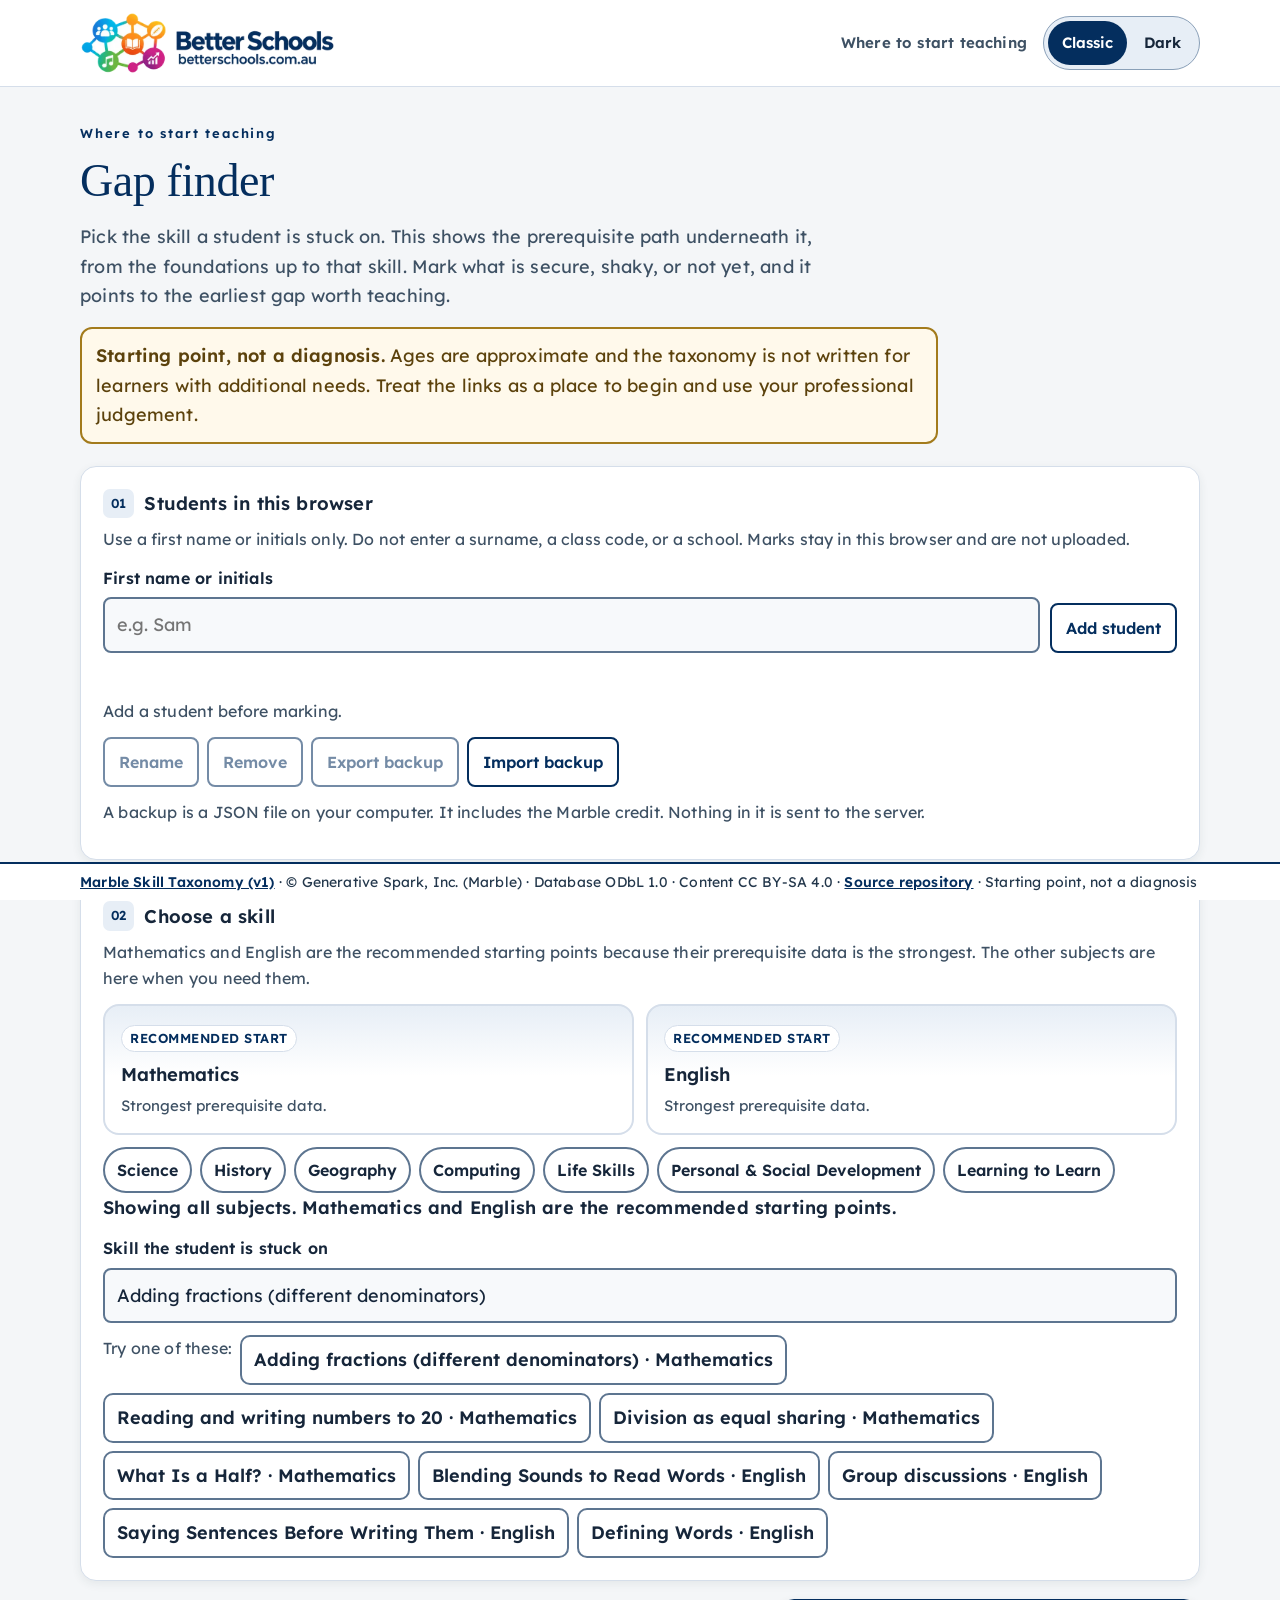
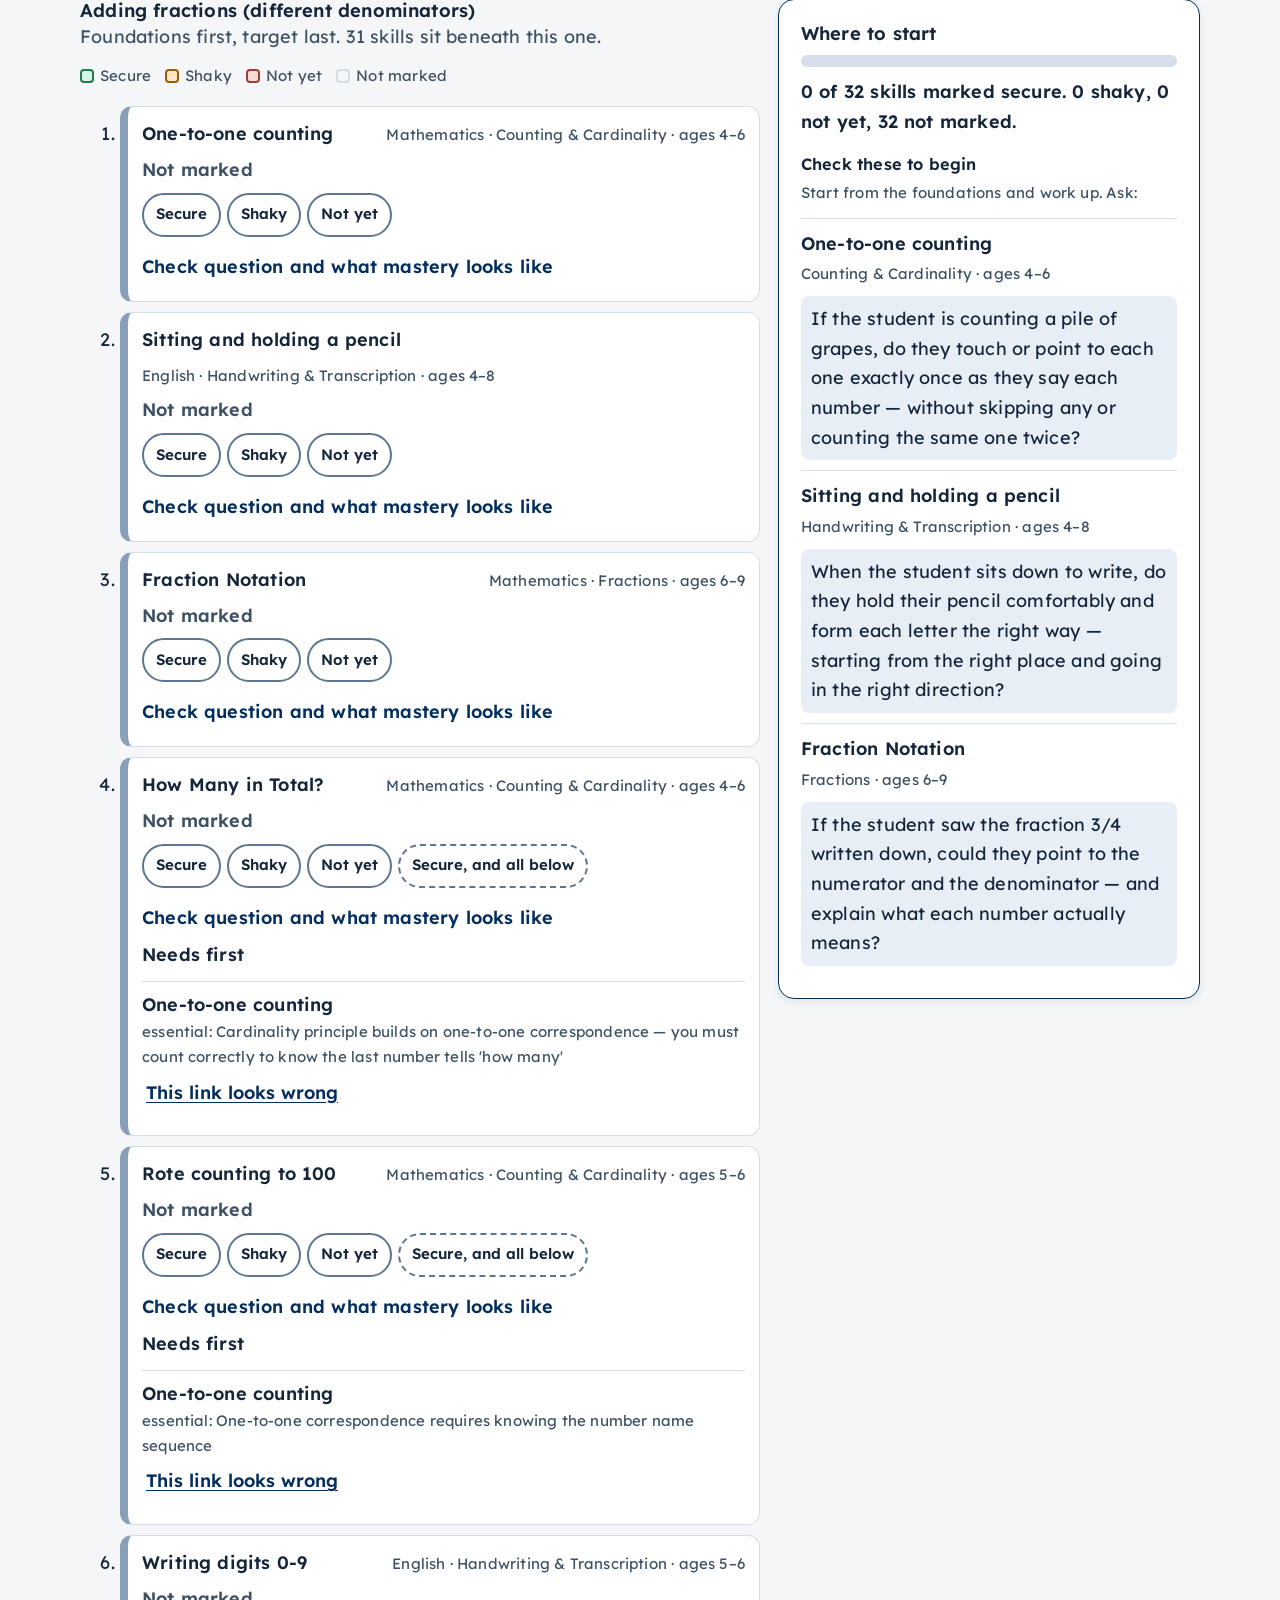
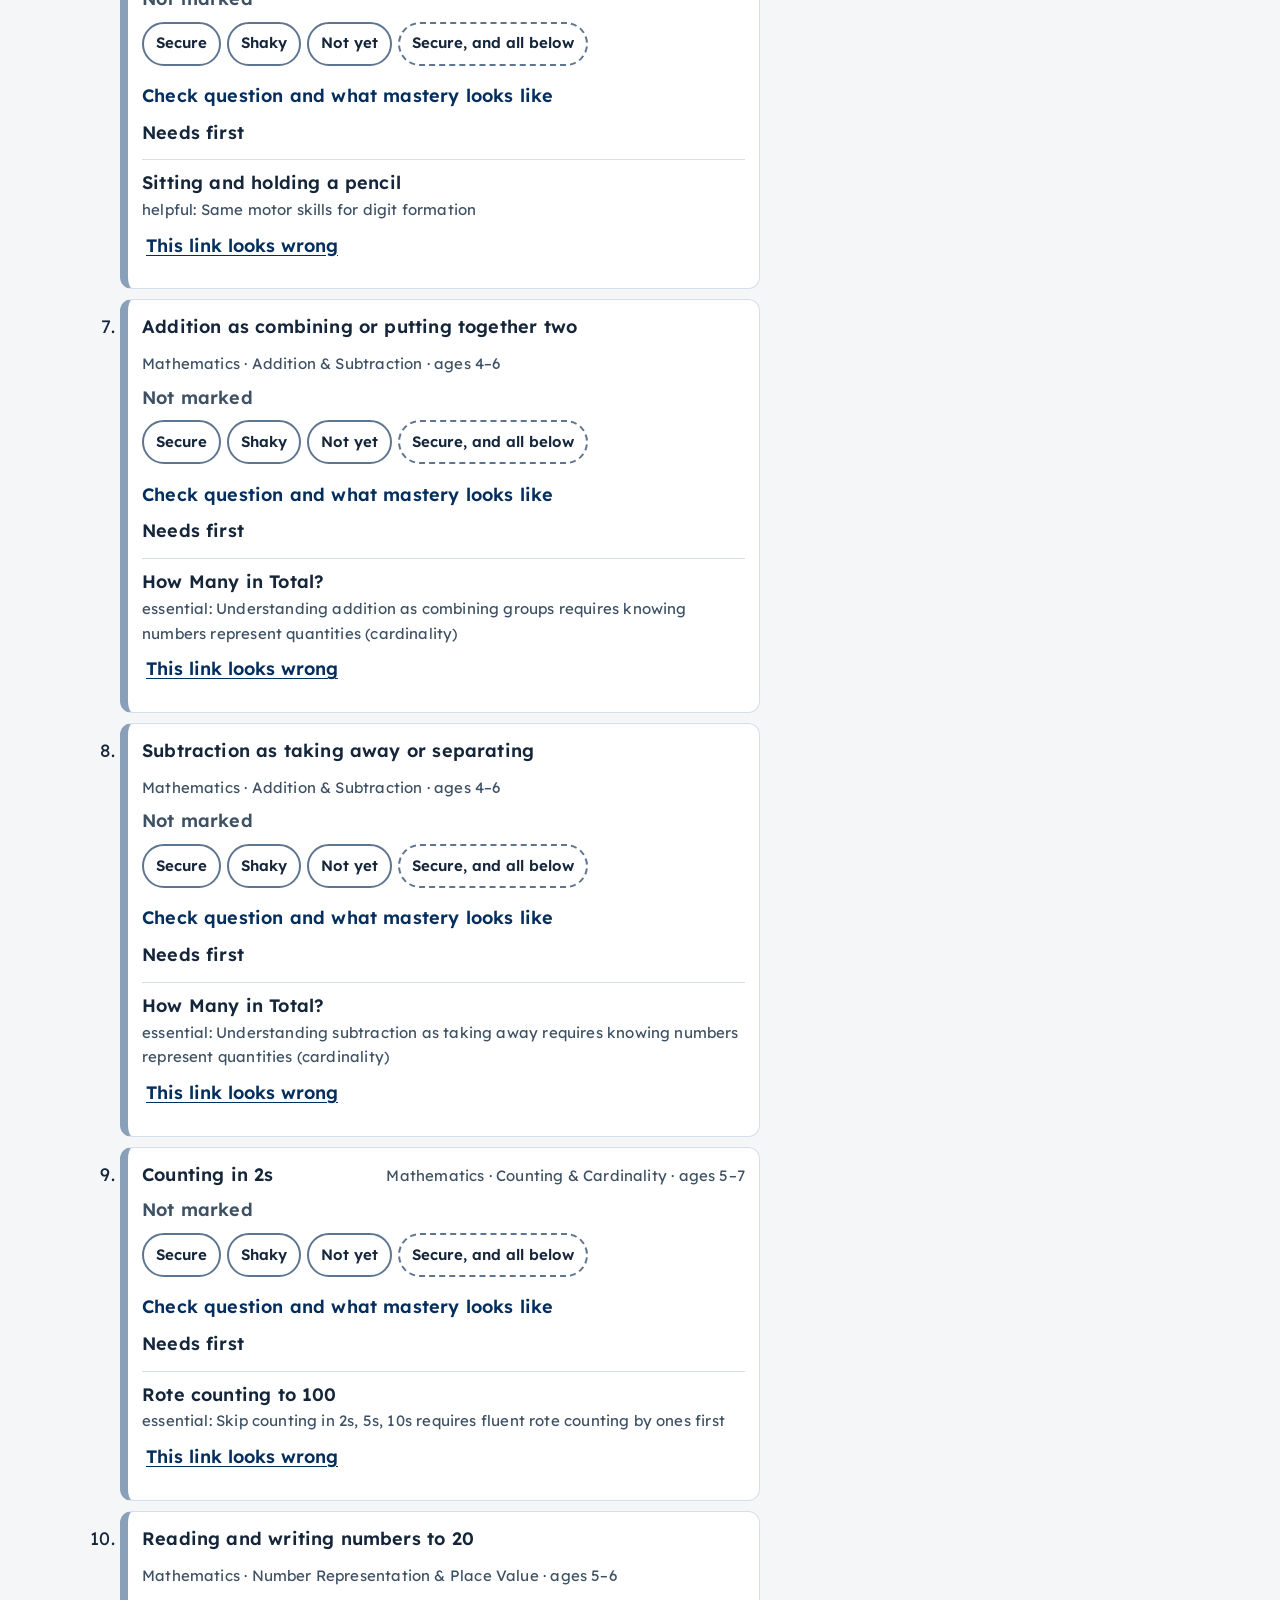
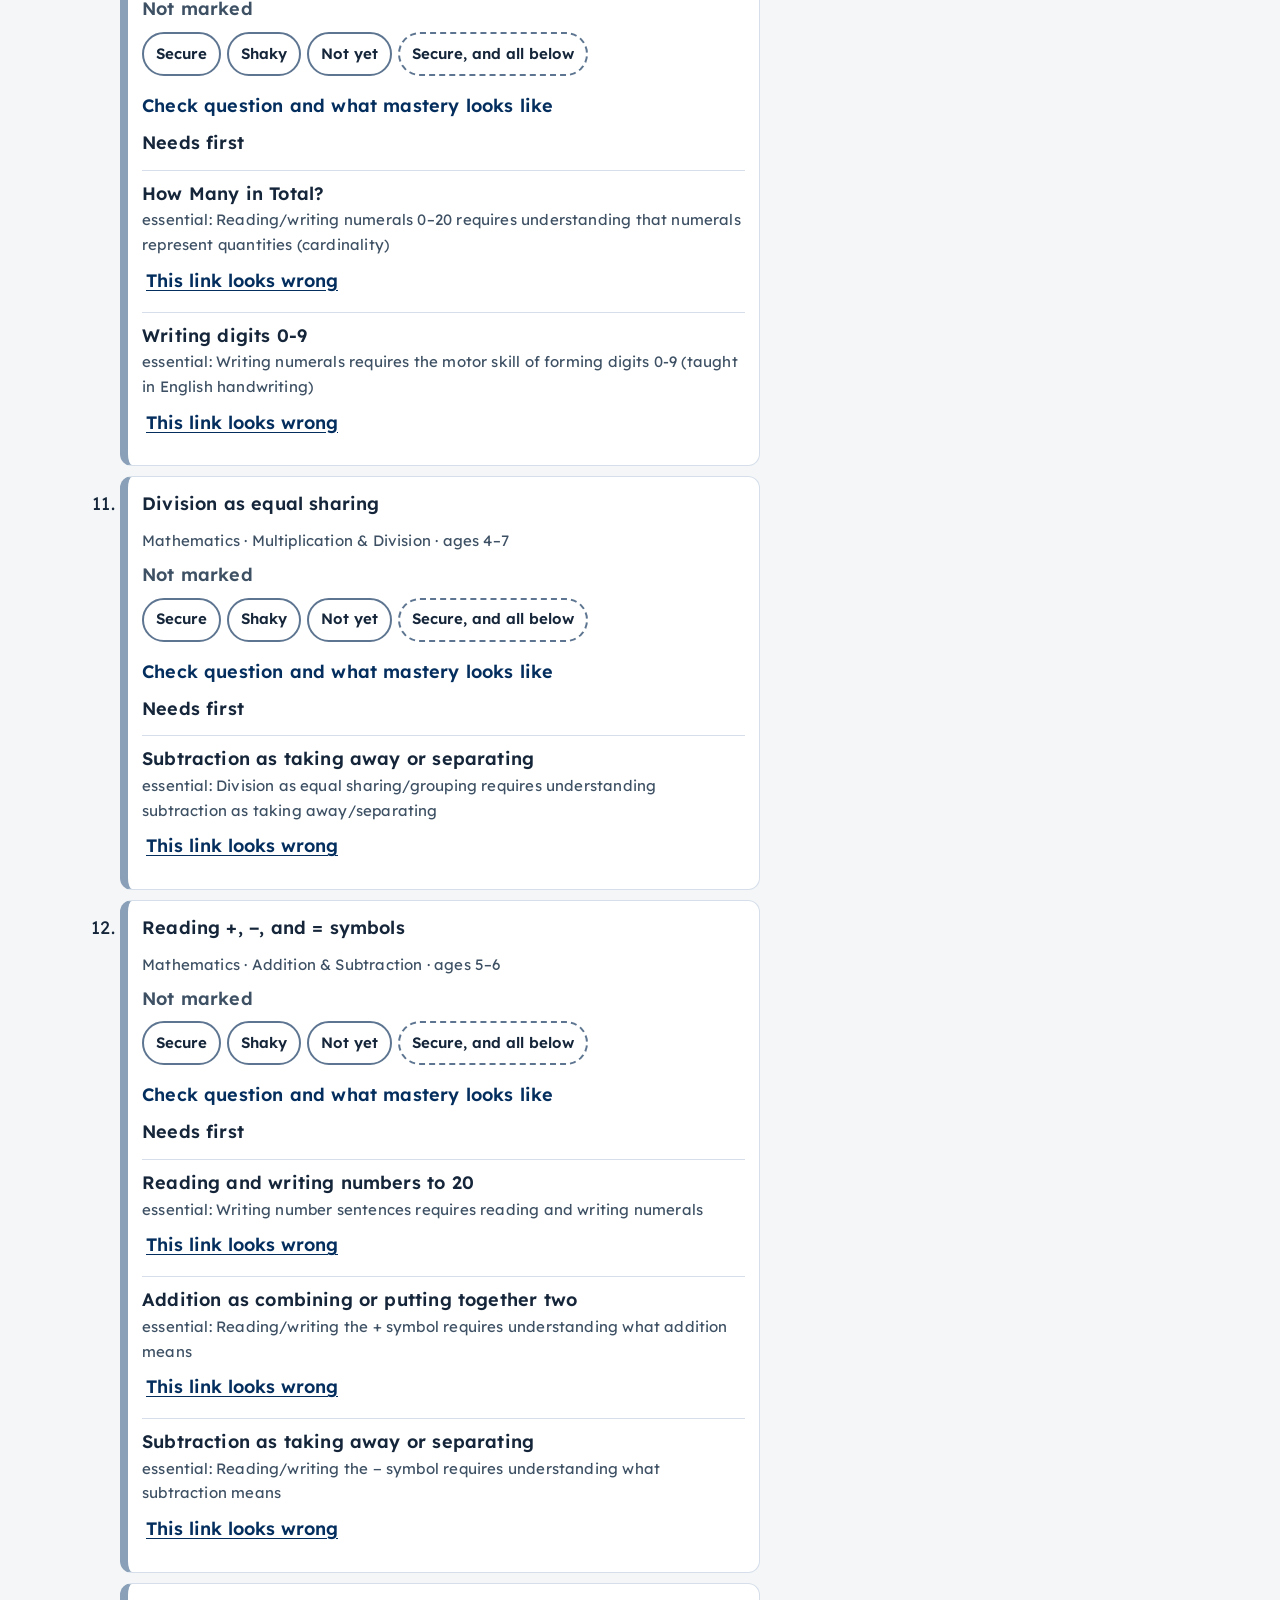
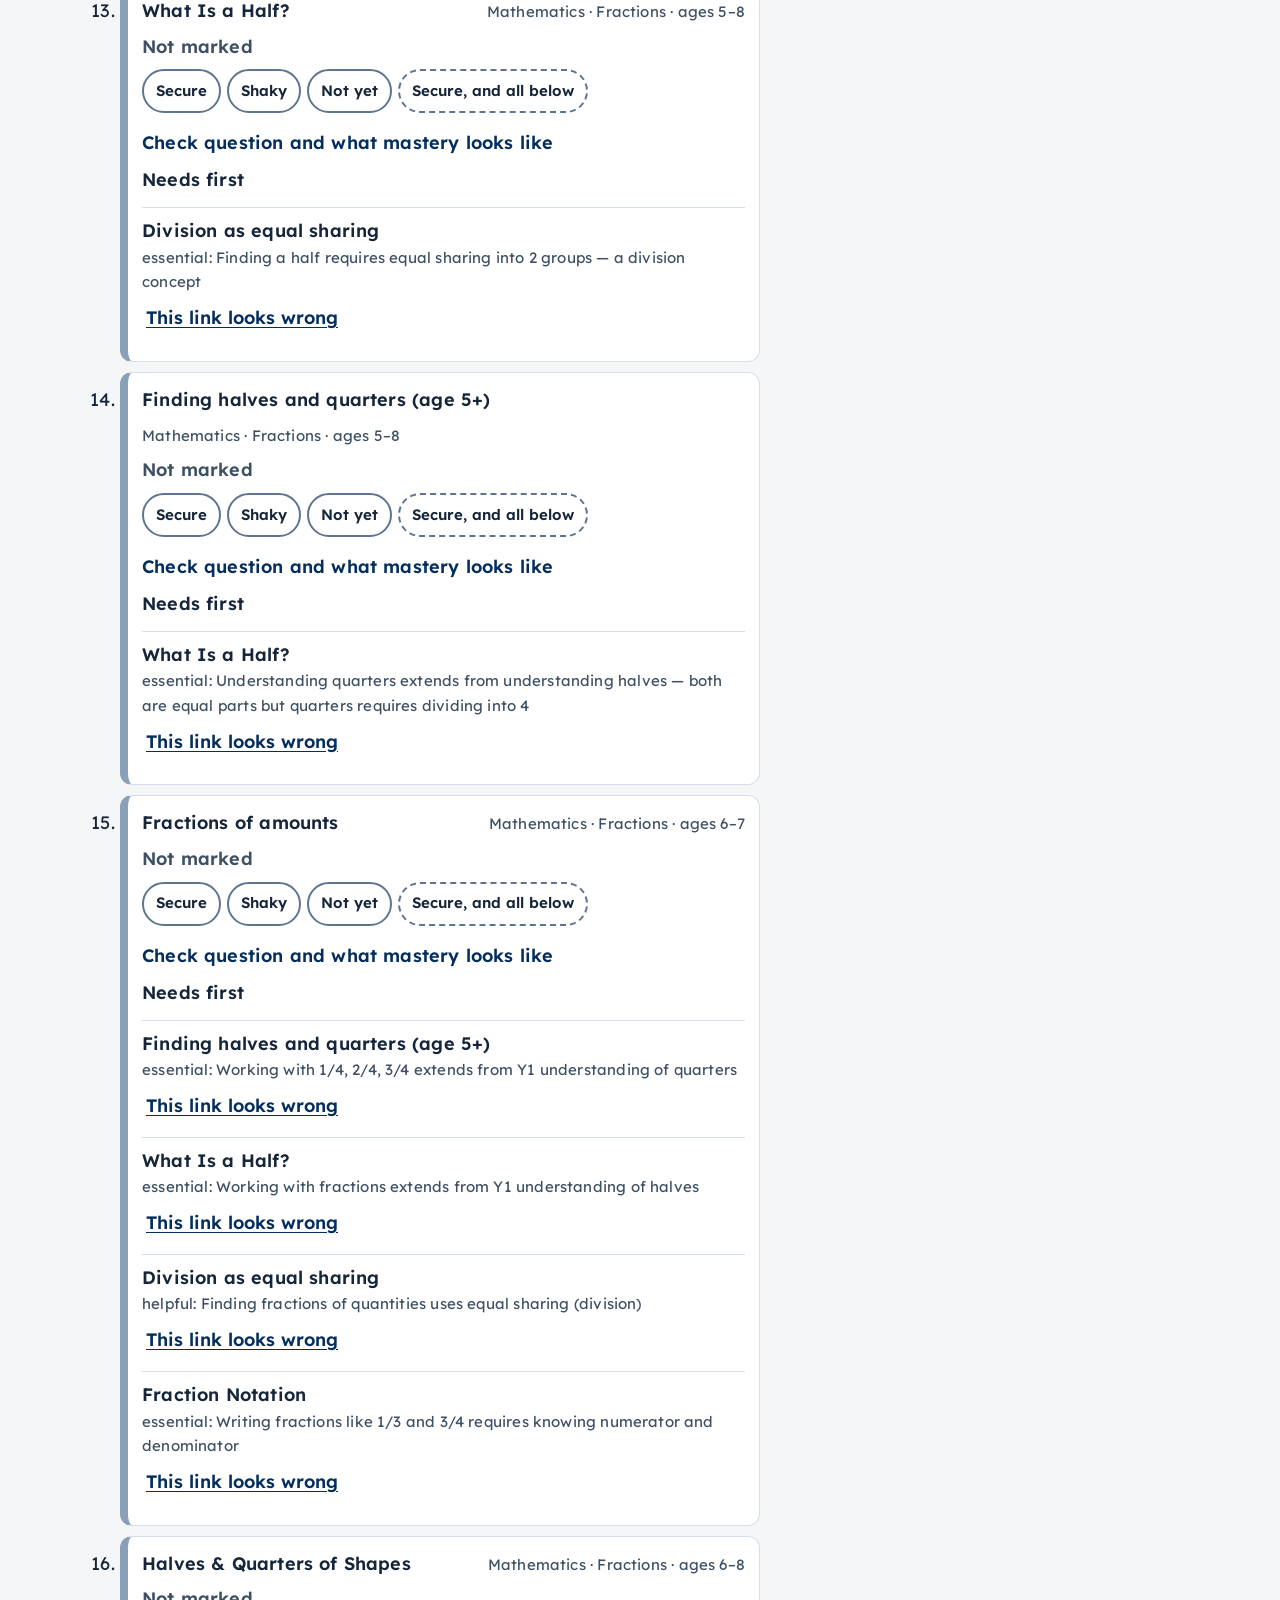
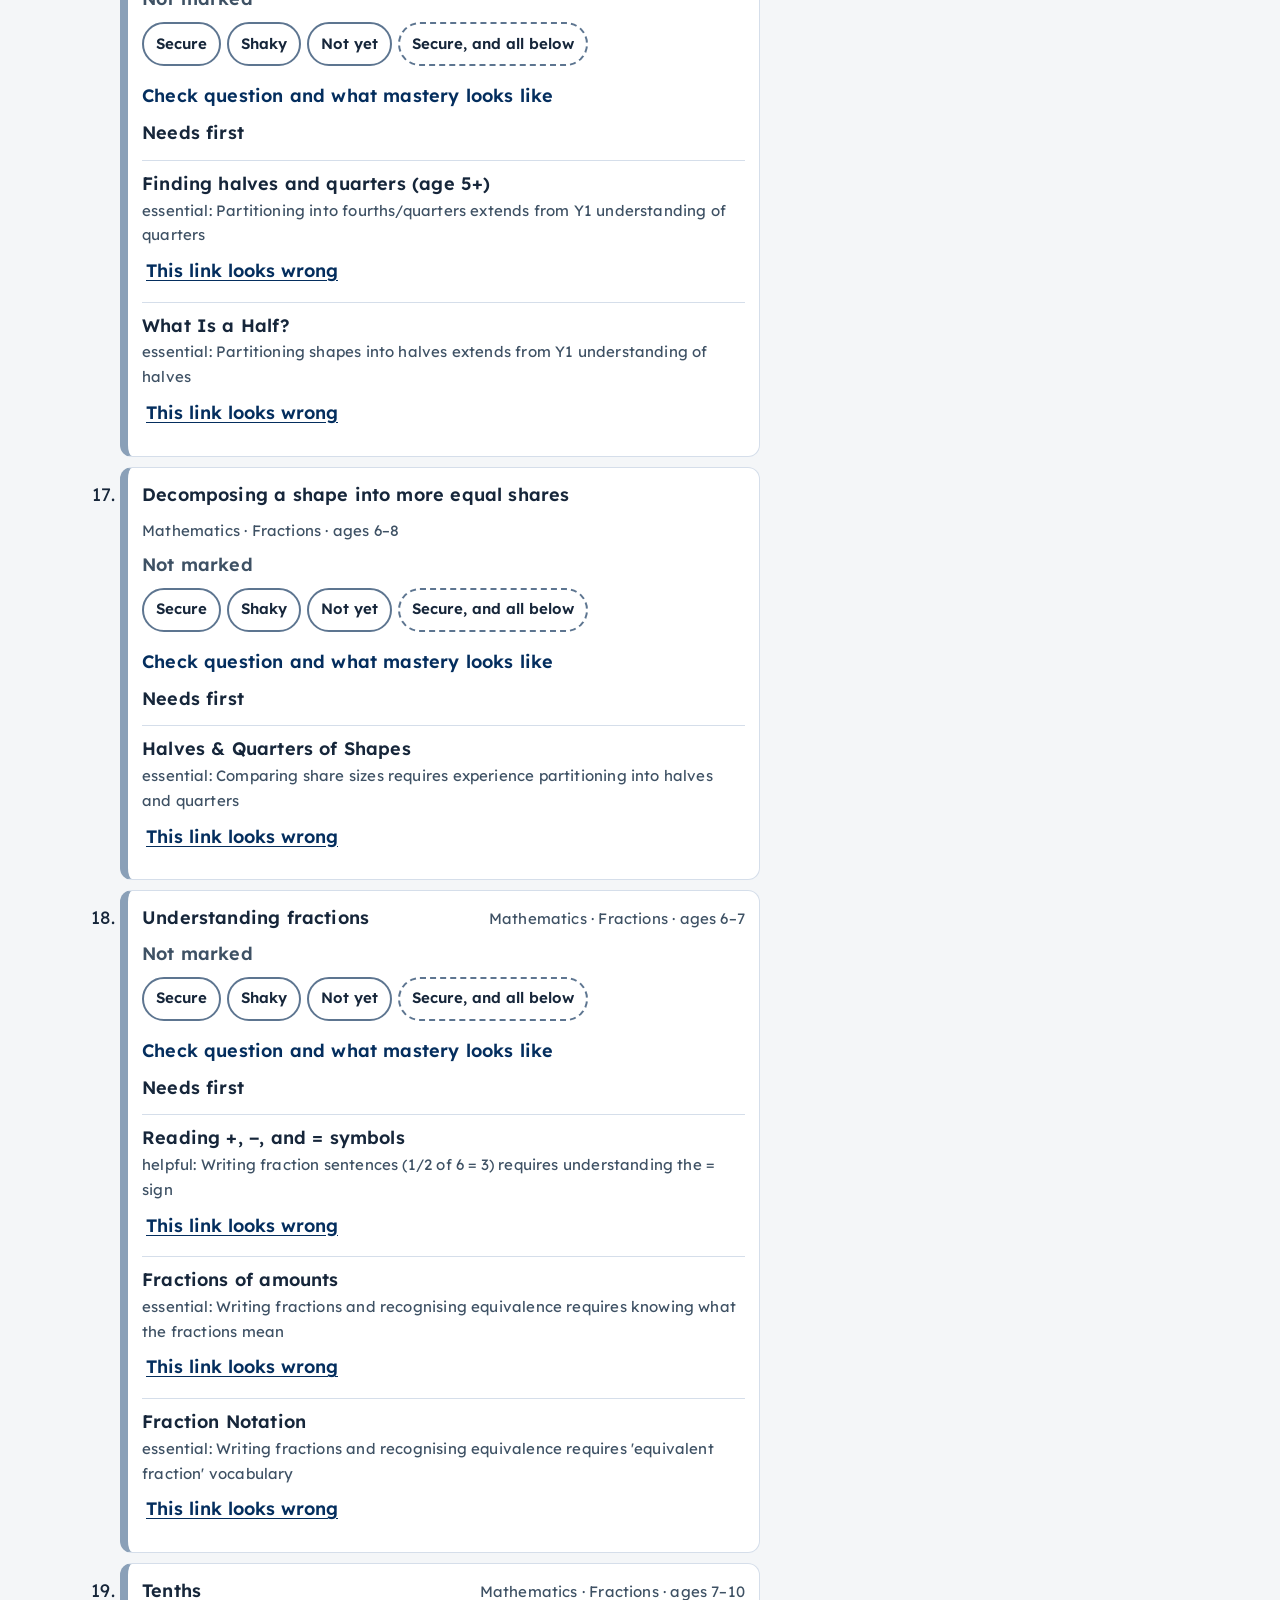
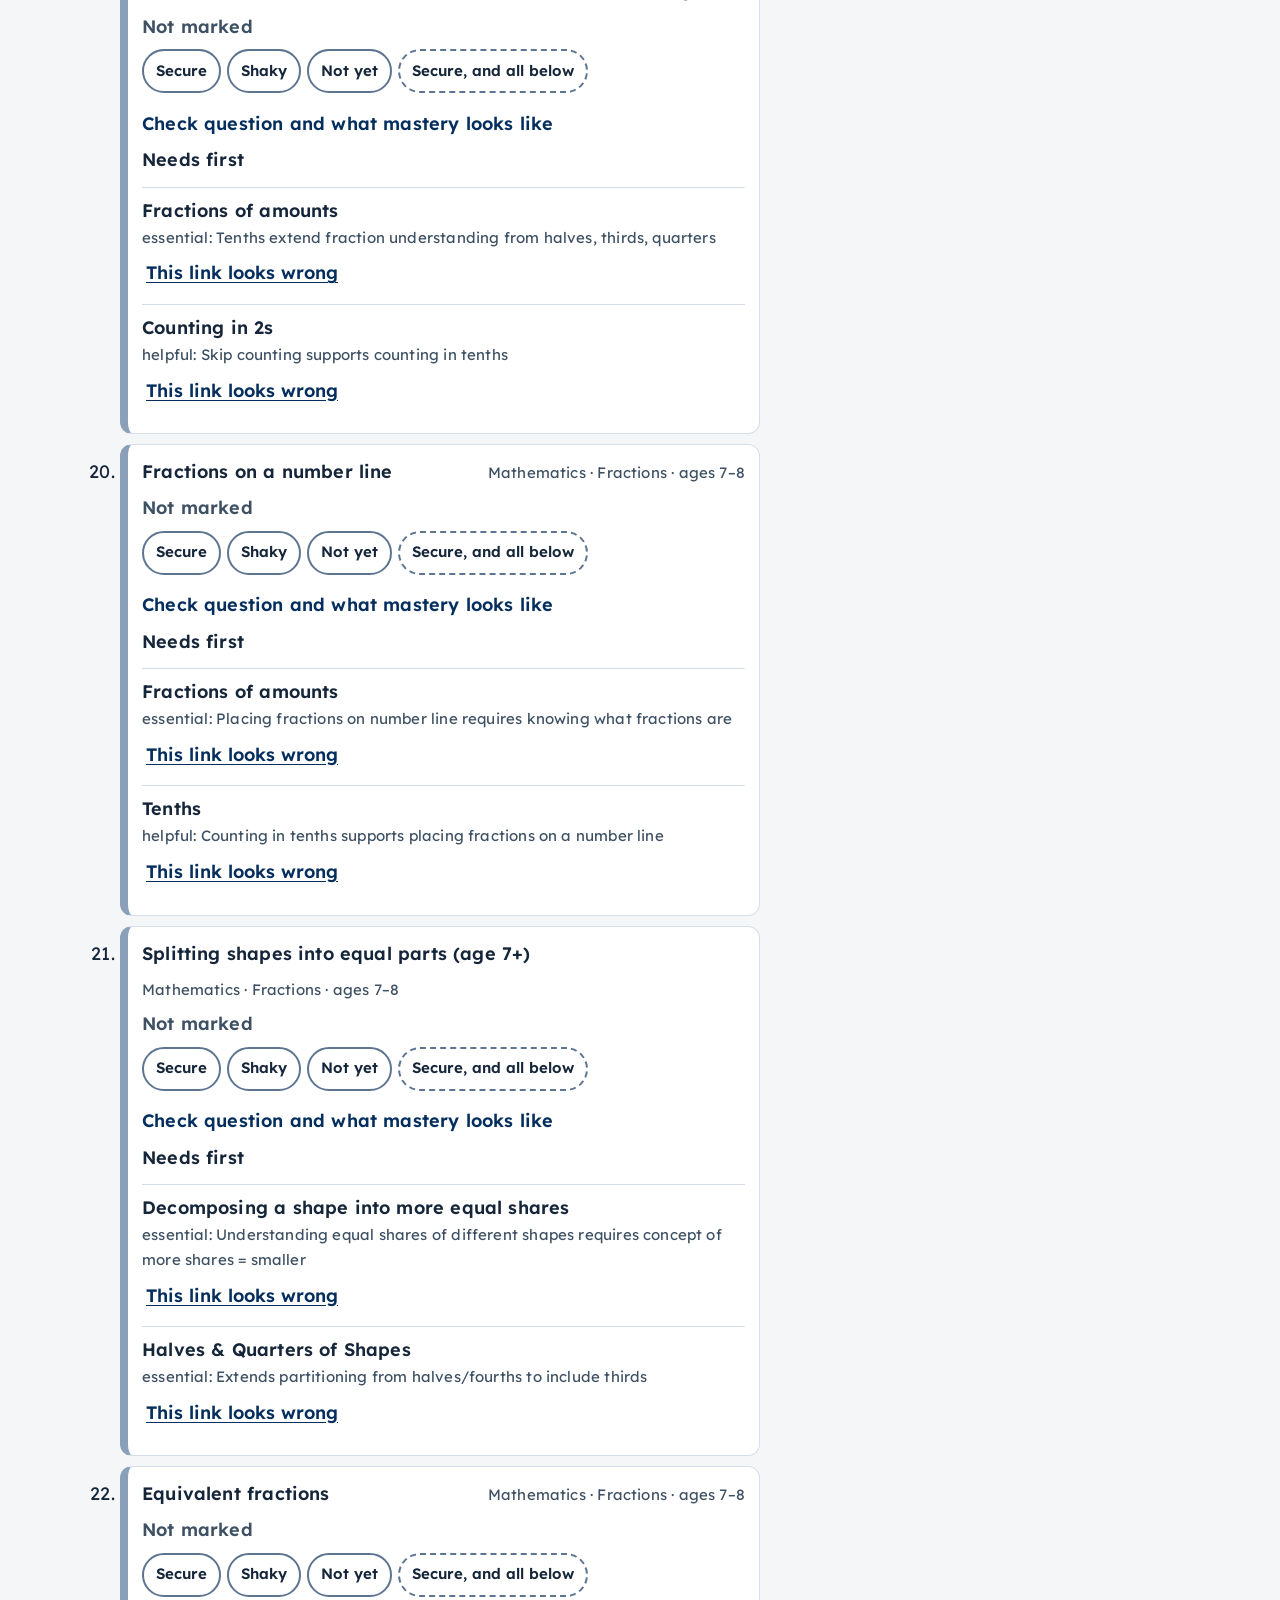
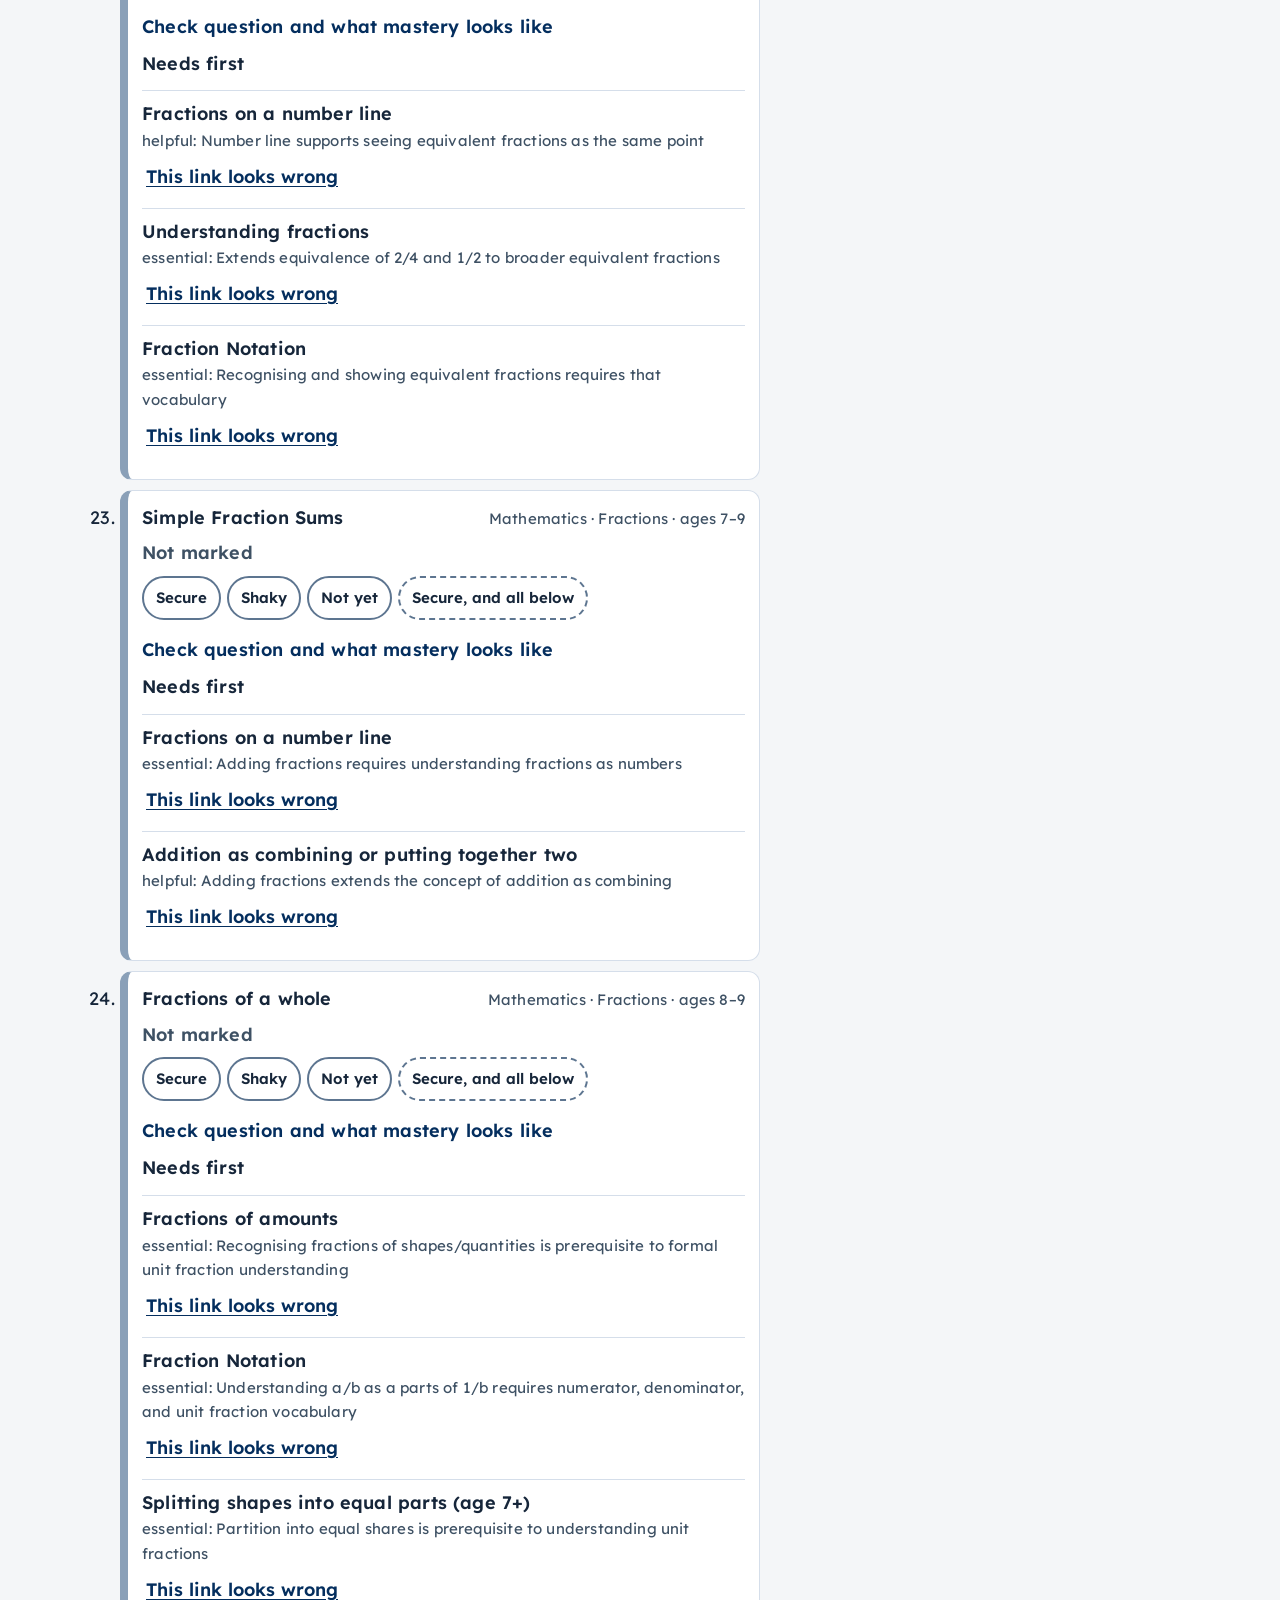
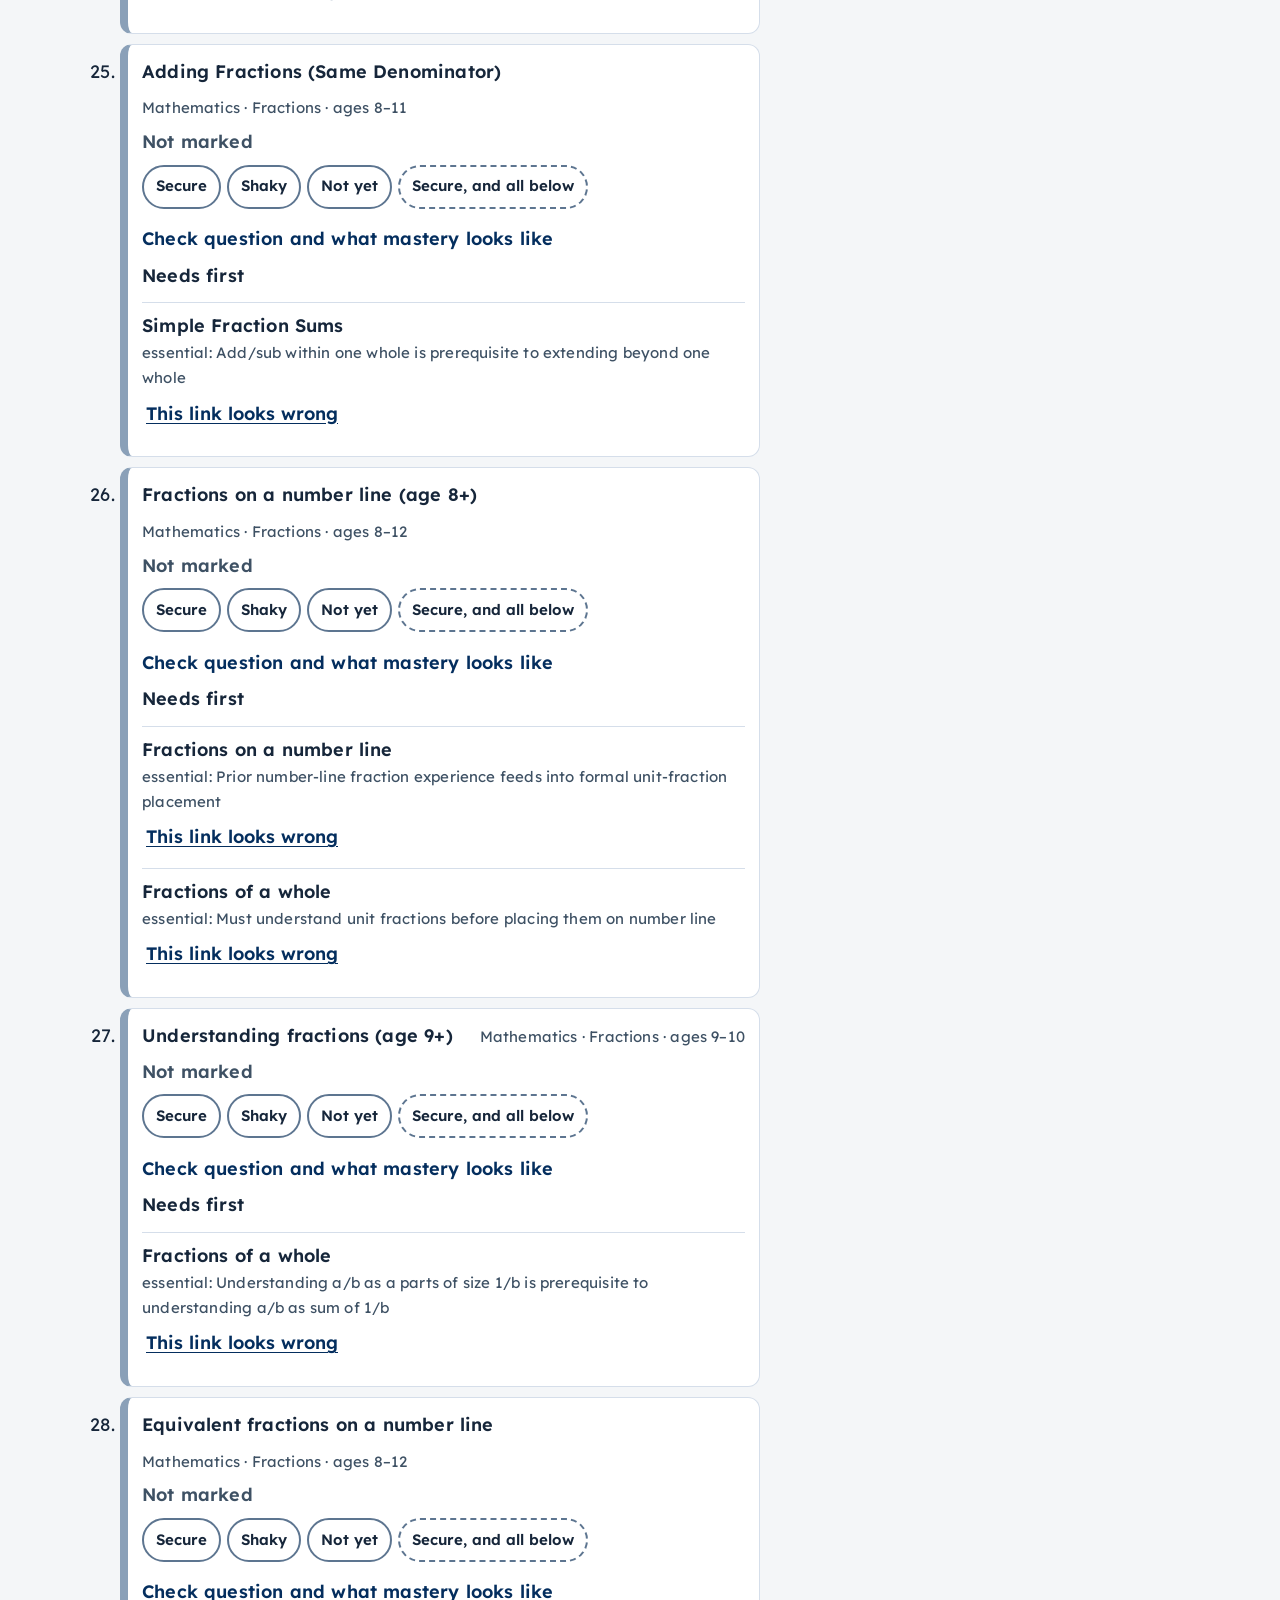
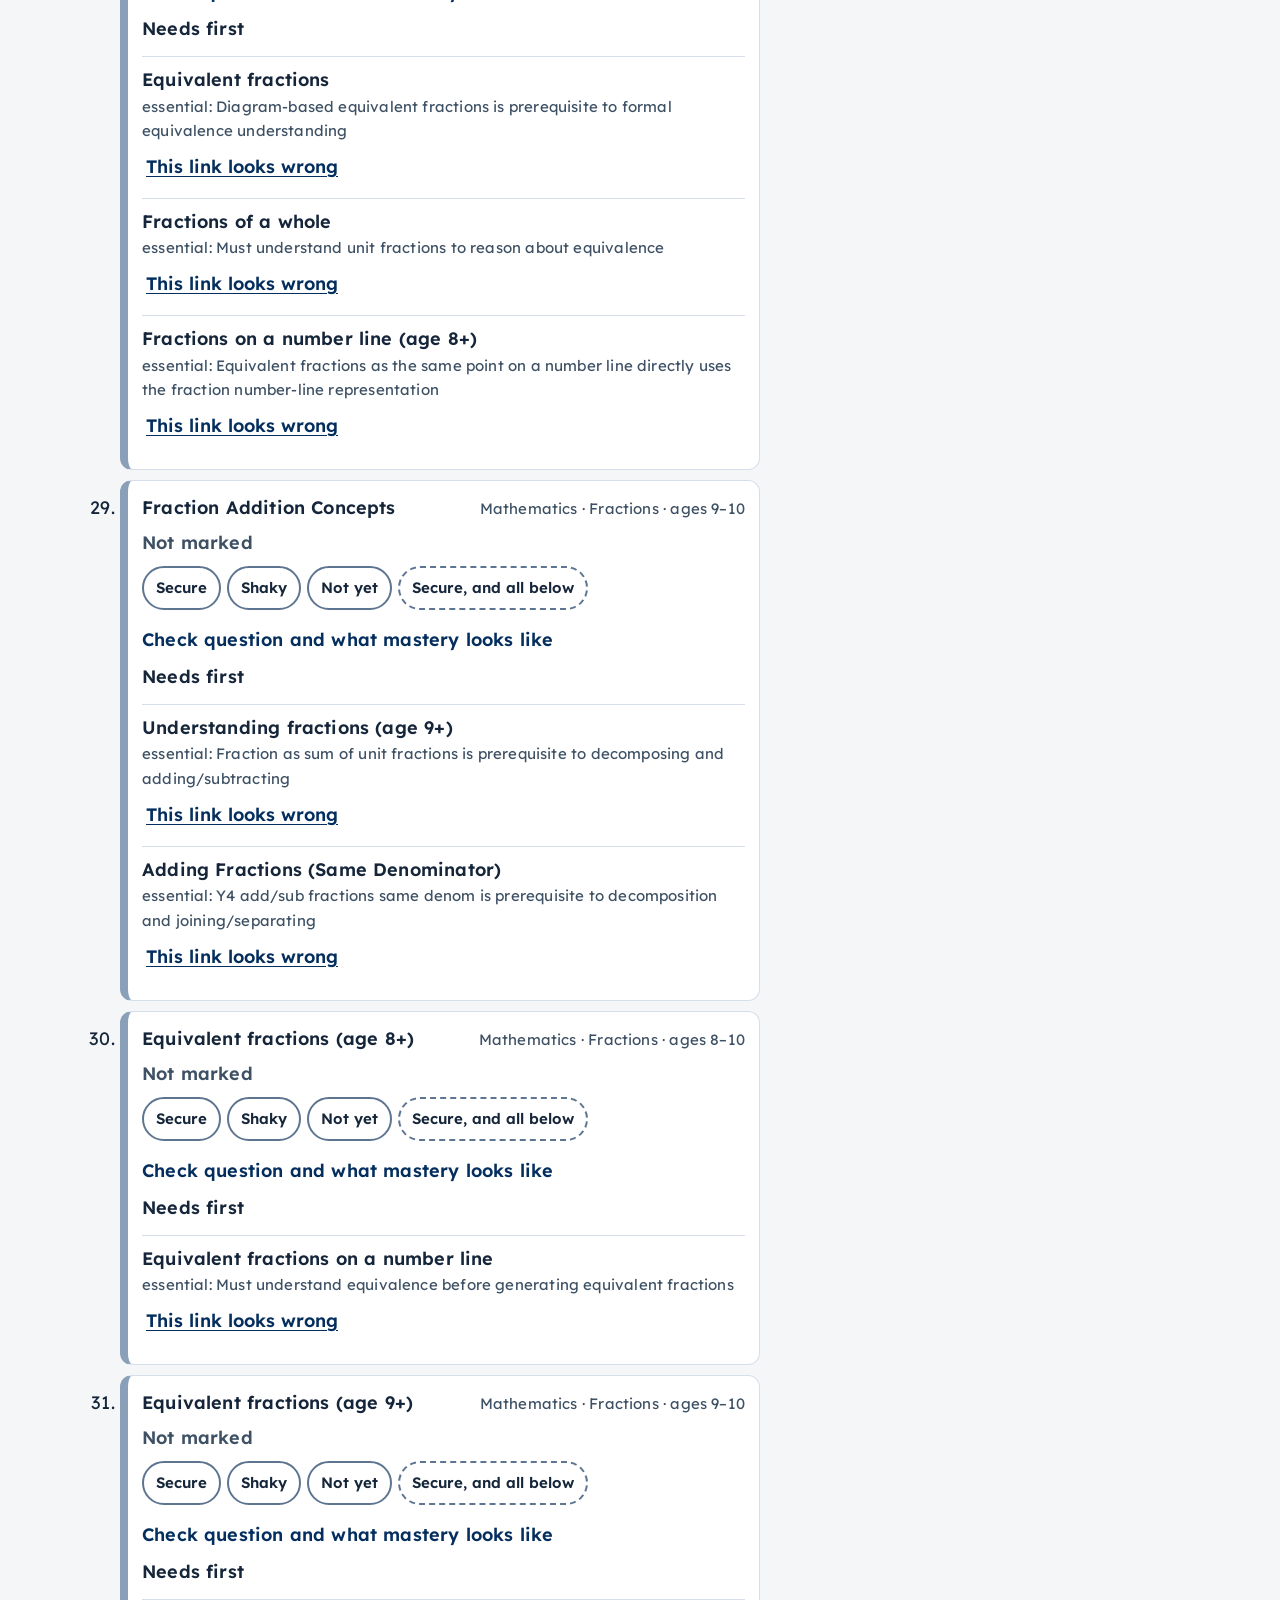
==== public/index.html @ 93704113 "Build the Better Schools Gap Finder teacher demo. Teachers can search all nine Marble subjects, foll" ====
<!DOCTYPE html>
<html lang="en-AU">
<head>
  <meta charset="utf-8">
  <meta name="viewport" content="width=device-width, initial-scale=1, viewport-fit=cover">
  <meta name="robots" content="noindex">
  <meta http-equiv="Content-Security-Policy" content="default-src 'self'; script-src 'self'; style-src 'self' 'unsafe-inline'; img-src 'self'; font-src 'self'; connect-src 'self'; form-action 'self'; base-uri 'self'; object-src 'none'">
  <title>Gap finder · Better Schools</title>
  <link rel="stylesheet" href="app.css?v=1">
  <link rel="stylesheet" href="dark.css?v=1">
  <link rel="preload" href="data/ma.json" as="fetch">
  <link rel="preload" href="data/en.json" as="fetch">
  <script src="theme-init.js?v=1"></script>
</head>
<body>
<a class="skip" href="#main">Skip to Gap finder</a>
<header class="masthead">
  <div class="masthead-bar">
    <div class="brand">
      <img class="logo logo-classic" src="assets/logo-classic.webp" width="692" height="168" alt="Better Schools">
      <img class="logo logo-dark" src="assets/logo-dark.webp" width="692" height="168" alt="Better Schools">
    </div>
    <div class="masthead-tools">
      <span class="tag">Where to start teaching</span>
      <div class="skin-switch" role="group" aria-label="Appearance">
        <button type="button" data-set-skin="classic" aria-pressed="true">Classic</button>
        <button type="button" data-set-skin="dark" aria-pressed="false">Dark</button>
      </div>
    </div>
  </div>
</header>
<p id="skin-status" class="sr-only" role="status"></p>
<p id="live" class="sr-only" role="status"></p>
<main id="main">
  <p class="eyebrow">Where to start teaching</p>
  <h1>Gap finder</h1>
  <p class="lede">Pick the skill a student is stuck on. This shows the prerequisite path underneath it, from the foundations up to that skill. Mark what is secure, shaky, or not yet, and it points to the earliest gap worth teaching.</p>
  <div class="notice" role="note"><strong>Starting point, not a diagnosis.</strong> Ages are approximate and the taxonomy is not written for learners with additional needs. Treat the links as a place to begin and use your professional judgement.</div>

  <section class="panel" aria-labelledby="students-heading">
    <div class="section-heading"><span class="step">01</span><h2 id="students-heading">Students in this browser</h2></div>
    <p id="student-hint" class="help">Use a first name or initials only. Do not enter a surname, a class code, or a school. Marks stay in this browser and are not uploaded.</p>
    <form id="student-form" autocomplete="off">
      <label for="student-name">First name or initials</label>
      <div class="student-add">
        <input id="student-name" maxlength="24" autocomplete="off" autocapitalize="words" placeholder="e.g. Sam" aria-describedby="student-hint student-error">
        <button id="add-student" type="submit">Add student</button>
      </div>
    </form>
    <p id="student-error" class="form-error" role="status"></p>
    <ul id="roster" class="roster"></ul>
    <p id="active-label" class="help">Add a student before marking.</p>
    <div class="toolbar">
      <button id="rename-student" type="button" class="secondary" disabled>Rename</button>
      <button id="remove-student" type="button" class="secondary" disabled>Remove</button>
      <button id="export-backup" type="button" class="secondary" disabled>Export backup</button>
      <button id="import-button" type="button" class="secondary">Import backup</button>
      <input id="import-file" class="sr-only" type="file" accept="application/json,.json" tabindex="-1">
    </div>
    <p class="help">A backup is a JSON file on your computer. It includes the Marble credit. Nothing in it is sent to the server.</p>
    <p id="save-warning" class="notice" hidden>This browser could not save marks. They will last only until you leave the page.</p>
  </section>

  <section class="panel" aria-labelledby="find-heading">
    <div class="section-heading"><span class="step">02</span><h2 id="find-heading">Choose a skill</h2></div>
    <p class="subject-lead help">Mathematics and English are the recommended starting points because their prerequisite data is the strongest. The other subjects are here when you need them.</p>
    <div id="subject-board" class="subject-board"></div>
    <div id="subject-more" class="subject-more" role="group" aria-label="Other subjects"></div>
    <p id="subject-status" role="status">Showing all subjects.</p>
    <form id="search-form" class="find" role="search" autocomplete="off">
      <label for="q">Skill the student is stuck on</label>
      <input id="q" role="combobox" aria-autocomplete="list" aria-expanded="false" aria-controls="results" placeholder="Search skills, for example fractions" autocomplete="off">
      <div id="results" class="results" role="listbox" hidden></div>
    </form>
    <div id="starters" class="starters"></div>
  </section>

  <div class="workspace">
    <section aria-labelledby="path-label">
      <h2 id="path-label" class="sr-only">Prerequisite path</h2>
      <div id="path"><div class="empty"><p>Loading the prerequisite path…</p></div></div>
    </section>
    <aside id="panel" class="panel side" aria-live="polite" aria-labelledby="where-heading">
      <h2 id="where-heading">Where to start</h2>
      <p>Loading skills.</p>
    </aside>
  </div>

  <section class="panel" aria-labelledby="feedback-heading">
    <div class="section-heading"><span class="step">03</span><h2 id="feedback-heading">Tell us what to improve</h2></div>
    <p class="help">Use this for anything that is not a single prerequisite link. Each link also has its own “This link looks wrong” button. Do not name a student, a class, or a school. The note sends the comment, and your name and email only if you add them.</p>
    <form id="general-form">
      <label for="general-comment">Comment</label>
      <textarea id="general-comment" maxlength="1500" required placeholder="What should we look at?"></textarea>
      <div class="pair-fields">
        <div>
          <label for="general-teacher">Your name <span class="meta">optional</span></label>
          <input id="general-teacher" maxlength="80" autocomplete="name" placeholder="So we can reply">
        </div>
        <div>
          <label for="general-email">Your email <span class="meta">optional</span></label>
          <input id="general-email" type="email" maxlength="254" autocomplete="email" placeholder="you@example.com">
        </div>
      </div>
      <div class="hp" aria-hidden="true">
        <label for="general-company">Company website</label>
        <input id="general-company" tabindex="-1" autocomplete="off">
      </div>
      <div class="dialog-actions">
        <button id="general-send" class="primary" type="submit">Send feedback</button>
      </div>
      <p id="general-status" class="help" role="status"></p>
    </form>
  </section>

  <footer class="page-footer">
    <p>Marble Skill Taxonomy (v1) · © Generative Spark, Inc. (Marble) · <a href="https://withmarble.com">withmarble.com</a> · Database licence ODbL 1.0 · Content licence CC BY-SA 4.0 · Source: <a href="https://github.com/withmarbleapp/os-taxonomy">github.com/withmarbleapp/os-taxonomy</a>. Curriculum standards referenced by the taxonomy have their own upstream licences (see PROVENANCE.md in that repository).</p>
    <p>This is a starting point, not a diagnosis. Ages are approximate and the taxonomy is not written for learners with additional needs. Treat prerequisite links as a starting point and use professional judgement. Marks stay in this browser. Student names are not uploaded.</p>
  </footer>
</main>
<div class="credit-bar">
  <p><a href="https://withmarble.com">Marble Skill Taxonomy (v1)</a> · © Generative Spark, Inc. (Marble) · Database ODbL 1.0 · Content CC BY-SA 4.0 · <a href="https://github.com/withmarbleapp/os-taxonomy">Source repository</a> · Starting point, not a diagnosis</p>
</div>

<dialog id="link-dialog" class="dialog" aria-labelledby="link-title">
  <h2 id="link-title">This link looks wrong</h2>
  <p id="link-what"></p>
  <form id="link-form">
    <label for="link-comment">What looks wrong?</label>
    <textarea id="link-comment" maxlength="1500" required></textarea>
    <div class="pair-fields">
      <div>
        <label for="link-teacher">Your name <span class="meta">optional</span></label>
        <input id="link-teacher" maxlength="80" autocomplete="name">
      </div>
      <div>
        <label for="link-email">Your email <span class="meta">optional</span></label>
        <input id="link-email" type="email" maxlength="254" autocomplete="email">
      </div>
    </div>
    <p class="help">Do not name a student, a class, or a school. The note includes the two skill names and ids, the link, your comment, and your contact details only if you add them.</p>
    <div class="hp" aria-hidden="true">
      <label for="link-company">Company website</label>
      <input id="link-company" tabindex="-1" autocomplete="off">
    </div>
    <div class="dialog-actions">
      <button id="link-send" class="primary" type="submit">Send feedback</button>
      <button id="link-cancel" class="secondary" type="button">Cancel</button>
    </div>
    <p id="link-status" class="help" role="status"></p>
  </form>
</dialog>

<dialog id="confirm-dialog" class="dialog" aria-labelledby="confirm-title">
  <h2 id="confirm-title">Please confirm</h2>
  <p id="confirm-text"></p>
  <div class="dialog-actions">
    <button id="confirm-yes" class="primary" type="button">Continue</button>
    <button id="confirm-no" class="secondary" type="button">Cancel</button>
  </div>
</dialog>

<noscript><p class="notice">JavaScript is required to search skills and save marks in this browser.</p></noscript>
<script id="catalog" type="application/json">{"v":"v1","attribution":{"title":"Marble Skill Taxonomy (v1)","copyright":"© Generative Spark, Inc. (Marble)","url":"https://withmarble.com","databaseLicence":"ODbL 1.0","contentLicence":"CC BY-SA 4.0","source":"https://github.com/withmarbleapp/os-taxonomy","standards":"Curriculum standards referenced by the taxonomy have their own upstream licences (see PROVENANCE.md in that repository).","note":"This is a starting point, not a diagnosis. Ages are approximate and the taxonomy is not written for learners with additional needs. Treat prerequisite links as a starting point and use professional judgement."},"default":"mt_-V7EnqU7gG","subjects":[{"c":"ma","n":"Mathematics","r":1,"f":"data/ma.json","a":["maths","math","numeracy"]},{"c":"en","n":"English","r":1,"f":"data/en.json","a":["literacy","reading","writing"]},{"c":"sc","n":"Science","r":0,"f":"data/sc.json","a":["science"]},{"c":"hi","n":"History","r":0,"f":"data/hi.json","a":["history"]},{"c":"ge","n":"Geography","r":0,"f":"data/ge.json","a":["geography"]},{"c":"co","n":"Computing","r":0,"f":"data/co.json","a":["computing","digital","coding"]},{"c":"ls","n":"Life Skills","r":0,"f":"data/ls.json","a":["life skills"]},{"c":"ps","n":"Personal & Social Development","r":0,"f":"data/ps.json","a":["personal","social","wellbeing"]},{"c":"ll","n":"Learning to Learn","r":0,"f":"data/ll.json","a":["learning to learn","metacognition"]}],"starters":{"ma":["mt_-V7EnqU7gG","mt_fR0UtsSREU","mt_LpSuPgL31x","mt_-hTTat0mBR"],"en":["mt__KHQttMde3","mt_wwdRhPyz6s","mt_PJyCGJz5Hv","mt_f_dMmvzxwo"],"sc":["mt_L1469gt34A","mt_e6PP4ip39V","mt_KsKLVW_ssY","mt_XirhnAB6Ye"],"hi":["mt_VXcua6-txq","mt__F_i67waLN","mt_mmudyxf7bT","mt_MlD0gwLSw9"],"ge":["mt_5zPXTvZTcX","mt_fXE9t2ETGx","mt_61Pa4Eksva","mt_w4cUnN_SsQ"],"co":["mt_AzTrT5ySCx","mt_kH1DzOPsXG","mt_5CcwPYEafI","mt_ic4dmtTZlw"],"ls":["mt_FIkqA0qhnj","mt_b0sXYFblDL","mt_F62VTeHB4-","mt_RNRymbz5SO"],"ps":["mt_kvrvpQris4","mt_9NQEiYLQA3","mt_rqLMfiw61L","mt_rpug2tkYhb"],"ll":["mt_6eTZUwKQZr","mt_95zxYqpP7m","mt_TDUpy57QVM","mt_wvcFlwOrDl"]},"topics":[["mt__p5n8z5soJ",5,"Algorithms & Programming","Step-by-Step Instructions",5,10,0.06,32],["mt_iqmt8wL26h",5,"Algorithms & Programming","Decisions and repeats in algorithms",6,8,0.0107,32],["mt_nfGAtwqSvP",5,"Algorithms & Programming","Decisions and input in programs",8,10,0.0439,35],["mt_6XbAmdmjDb",5,"Algorithms & Programming","Loops in programs",8,10,0.0429,35],["mt_sPV503BQnI",5,"Algorithms & Programming","My first visual program",8,10,0.0214,34],["mt_5UtPmgdoQ9",5,"Algorithms & Programming","Testing and debugging programs",8,10,0.0225,290],["mt_eNJ99tRb3p",5,"Algorithms & Programming","Building and testing programs",10,12,0.0932,291],["mt_YZOjP8KHsM",5,"Algorithms & Programming","Variables in programs",10,12,0.074,35],["mt_AzTrT5ySCx",5,"Artificial Intelligence","AI in Daily Life",5,8,0.045,32],["mt_jvJ35MmCvK",5,"Artificial Intelligence","Real-World Robots",5,7,0.0086,32],["mt_WRRv1ABECC",5,"Artificial Intelligence","Smart Versus Not-Smart Devices",5,8,0.0643,32],["mt_u6SYiVx7FX",5,"Artificial Intelligence","Voice Assistants and How They Work",5,8,0.045,32],["mt_EedcpioR0v",5,"Artificial Intelligence","Recommendation Systems and Filter Bubbles",6,12,0.0129,32],["mt_fT4G0QloX5",5,"Artificial Intelligence","AI in Computer Games",7,9,0.0075,32],["mt_bPFToj0OhZ",5,"Artificial Intelligence","AI Mistakes and Limitations",7,9,0.0247,32],["mt_oajUvqAiBJ",5,"Artificial Intelligence","Humans Versus Machines",7,9,0.0161,32],["mt_K6qtan847r",5,"Artificial Intelligence","Machine Learning Basics",7,9,0.0257,32],["mt_ofOGCQ7FWj",5,"Artificial Intelligence","Patterns and Classification",7,9,0.0289,32],["mt_HopZomN12L",5,"Artificial Intelligence","AI Data Collection and Privacy",8,12,0.0279,99],["mt_tzMr83pS8v",5,"Artificial Intelligence","Deepfakes and AI-Generated Content",8,12,0.0171,32],["mt_cVp_nop-5L",5,"Artificial Intelligence","AI and Fairness in Decisions",9,11,0.0171,32],["mt_ZpCcTU8j_o",5,"Artificial Intelligence","AI and the Environment",9,11,0.0922,53],["mt__AWSThGJ0d",5,"Artificial Intelligence","AI and the Future of Work",9,11,0.0161,96],["mt__BbOjiY5A5",5,"Artificial Intelligence","Bias in AI Systems",9,11,0.0161,32],["mt_1z-gJBJFlM",5,"Artificial Intelligence","Designing Fair AI Rules",9,12,0.0171,32],["mt__LiAEHt9nk",5,"Artificial Intelligence","The Future of AI",9,11,0.0954,117],["mt_kH1DzOPsXG",5,"Data Representation","Data and Information for Computers",5,10,0.0354,32],["mt_sHMpam8zcd",5,"Data Representation","All data as numbers",10,12,0.0279,33],["mt_WQiVj8gIRs",5,"Data Representation","Binary on and off",10,12,0.0697,35],["mt_QpK9BpUO__",5,"Designing Digital Solutions","How apps meet users' needs",6,8,0.0182,162],["mt_OKCmMGWczX",5,"Designing Digital Solutions","Problems digital systems solve",6,8,0.0182,162],["mt_Q57cnsiKsB",5,"Designing Digital Solutions","Checking solutions against criteria",8,10,0.0418,422],["mt_5CcwPYEafI",5,"Designing Digital Solutions","Co-creating user stories",8,10,0.0332,422],["mt_9qF97kGhvq",5,"Designing Digital Solutions","Designing a digital solution",8,10,0.0311,422],["mt_WoBE0CZWGg",5,"Designing Digital Solutions","Designing a user interface",10,12,0.0493,423],["mt_MXxVMCr7_4",5,"Designing Digital Solutions","Evaluating digital solutions",10,12,0.0525,422],["mt_9fyI5B1U_V",5,"Designing Digital Solutions","Improving digital designs",10,12,0.0932,423],["mt_EfF81YvgXV",5,"Designing Digital Solutions","User stories and design criteria",10,12,0.0279,422],["mt_XbGfVhfiUz",5,"Digital Systems","Computers in Everyday Life",5,8,0.0761,0],["mt_SZrMv3YAky",5,"Digital Systems","Hardware and software",5,6,0.0322,32],["mt_o0vTMl8vj5",5,"Digital Systems","Parts of a computer",6,8,0.0247,34],["mt_kV441n9SLg",5,"Digital Systems","Peripherals for different purposes",8,10,0.015,34],["mt_YfbfIdljWd",5,"Digital Systems","Sending data between devices",8,10,0.0279,38],["mt_Hft-0nxZvB",5,"Digital Systems","Computer networks",10,12,0.0322,38],["mt_el7qeUK-Cd",5,"Digital Systems","How the internet sends data",10,12,0.0322,38],["mt_GKL5Usnd11",5,"Digital Systems","Inside a computer",10,12,0.0171,38],["mt_mqMPlNMIEN",5,"Digital Tools & Collaboration","Sharing and working together digitally",6,8,0.0225,160],["mt_JI0Iv01hCT",5,"Digital Tools & Collaboration","Collaborating in shared documents",8,10,0.0429,418],["mt_XeT37rd69f",5,"Digital Tools & Collaboration","Saving and organising files",8,10,0.0204,162],["mt_r5rwyP8zRU",5,"Digital Tools & Collaboration","Choosing the right digital tool",10,12,0.1286,419],["mt_d6BsiDtFjP",5,"Digital Tools & Collaboration","Planning digital group projects",10,12,0.045,418],["mt_gNDkyx19tk",5,"Privacy & Security","Data that is about me",5,6,0.0161,162],["mt_ic4dmtTZlw",5,"Privacy & Security","Apps store my data online",6,8,0.0322,162],["mt_0sR1xhrn7W",5,"Privacy & Security","Logging in to my account",6,8,0.0161,160],["mt_y8-x0P5P9R",5,"Privacy & Security","Memorable, hard-to-guess passwords",8,10,0.0075,160],["mt_qOv8OP8z2G",5,"Privacy & Security","What my accounts store",8,10,0.0525,227],["mt_0XHRJ49akv",5,"Privacy & Security","My digital footprint",10,12,0.0514,227],["mt_h_XQsdIavD",5,"Privacy & Security","Privacy when collecting data",10,12,0.0611,227],["mt_pWaBywSX9V",5,"Privacy & Security","Unique passphrases",10,12,0.0289,227],["mt_scBgiMKhG_",1,"English Thinking","Reading for Meaning",5,6,0.1179,256],["mt_GugVunb2lI",1,"English Thinking","Monitoring Comprehension",6,8,0.1008,258],["mt_QB4qIGJIIj",1,"English Thinking","Author's word choices",7,9,0.0236,258],["mt_lp3qyEujIv",1,"English Thinking","Inference vs Explicit Meaning",7,9,0.0279,259],["mt_LH714Riydn",1,"English Thinking","Knowing What You Don't Know",8,10,0.03,259],["mt_U_8iVFZuHH",1,"English Thinking","Reviewing Own Writing",8,10,0.0418,259],["mt_haNr13NIuN",1,"English Thinking","Reflecting on Your Language Use",10,11,0.0482,259],["mt_N8CpN1EJrP",1,"Grammar & Punctuation","Building sentences",4,7,0.3248,0],["mt_of2GggtxFl",1,"Grammar & Punctuation","Spaces Between Words",4,6,0.0032,2],["mt_yBJyCfhtem",1,"Grammar & Punctuation","Basic Nouns & Verbs",5,7,0.0729,0],["mt_uM6q_KBWKy",1,"Grammar & Punctuation","Capitals for Names, Days and I",5,7,0.0032,2],["mt_TfOiog-ALs",1,"Grammar & Punctuation","Grammar words: letter, word, sentence",5,6,0.0289,2],["mt_YXVQaufkKO",1,"Grammar & Punctuation","Joining Words with 'And'",5,8,0.0482,2],["mt_VY3rBq8RyP",1,"Grammar & Punctuation","Prepositions",5,7,0.03,2],["mt_6lHBTwQPrS",1,"Grammar & Punctuation","Question Words",5,6,0.1758,2],["mt_18qkgxr_-T",1,"Grammar & Punctuation","Regular Plural Nouns",5,6,0.0364,2],["mt_QEr24lqzvH",1,"Grammar & Punctuation","Starting and Ending Sentences",5,8,0.089,2],["mt_mKAZTqItRG",1,"Grammar & Punctuation","Apostrophes: Contraction and Possession",6,9,0.0461,2],["mt_ntqNLHsj5n",1,"Grammar & Punctuation","Commas in lists",6,12,0.0568,2],["mt_RioBUxHz1X",1,"Grammar & Punctuation","Determiners and articles",6,8,0.0021,2],["mt_cU3LcEVkBQ",1,"Grammar & Punctuation","Expanded noun phrases",6,8,0.0429,3],["mt_u1-UfD0rTH",1,"Grammar & Punctuation","Four Types of Sentences",6,7,0.0707,2],["mt_qzwQAOfurw",1,"Grammar & Punctuation","Grammar Terms: Nouns, Verbs and Tense",6,7,0.0547,3],["mt_enj1sMcfOT",1,"Grammar & Punctuation","Past, Present and Progressive Tense",6,9,0.0675,259],["mt_sZXPK1FnRB",1,"Grammar & Punctuation","Pronouns",6,8,0.0279,2],["mt_wtbCz5hBdw",1,"Grammar & Punctuation","Simple sentences: one idea",6,7,0.0021,2],["mt_u7Jxjjatkh",1,"Grammar & Punctuation","Subject-verb agreement",6,9,0.0139,2],["mt_wq-1OJ_8s5",1,"Grammar & Punctuation","Subordinate clauses",6,11,0.0504,2],["mt_j351evNNnB",1,"Grammar & Punctuation","Adjectives vs adverbs",7,8,0.0107,3],["mt_lC0gkyimcr",1,"Grammar & Punctuation","Capital letters in titles",7,8,0.0043,2],["mt_2l06snztdP",1,"Grammar & Punctuation","Choosing A or An",7,8,0.0021,2],["mt_uorNrPTh6U",1,"Grammar & Punctuation","Expressing Time, Place and Cause",7,10,0.0279,2],["mt_B8JOz79O6t",1,"Grammar & Punctuation","Grammar Terms: Clauses and Conjunctions",7,10,0.0429,3],["mt_KIG5FQI5fC",1,"Grammar & Punctuation","Irregular past tense verbs",7,8,0.0525,259],["mt_nFBLNoChD0",1,"Grammar & Punctuation","Irregular Plural Nouns",7,11,0.0043,2],["mt_G7jhJrOD2P",1,"Grammar & Punctuation","Leaving out words readers know",7,8,0.0043,2],["mt_9yFAtUkoYr",1,"Grammar & Punctuation","Pronouns for clarity",7,9,0.0279,2],["mt_-mw3JeIjhU",1,"Grammar & Punctuation","Punctuating Direct Speech",7,12,0.0193,258],["mt_7D-vlii8F-",1,"Grammar & Punctuation","The Present Perfect Tense",7,12,0.0579,259],["mt_8bIXVKTdtK",1,"Grammar & Punctuation","Abstract nouns",8,9,0.0011,2],["mt_2NfIKEYdbm",1,"Grammar & Punctuation","Agreement in sentences",8,10,0.0064,2],["mt_X1L9DoUwjF",1,"Grammar & Punctuation","Comparatives & Superlatives",8,9,0.0107,3],["mt_39Yyr1KG7F",1,"Grammar & Punctuation","Doing, thinking and saying verbs",8,9,0.03,3],["mt_EbiGRVK8uR",1,"Grammar & Punctuation","Expanded noun phrases (age 8+)",8,11,0.0182,3],["mt_0QJoKWABdC",1,"Grammar & Punctuation","Fronted Adverbials and Commas",8,12,0.0279,2],["mt_J5cx6S_eT9",1,"Grammar & Punctuation","Grammar Terms: Pronouns and Determiners",8,9,0.0386,3],["mt_N9zffZxuu5",1,"Grammar & Punctuation","Modal Verbs and Possibility",8,10,0.0568,259],["mt_bn5ggh84qD",1,"Grammar & Punctuation","Plural vs Possessive in Nouns",8,9,0.0193,2],["mt_Of-WsrRQ8B",1,"Grammar & Punctuation","Simple Past, Present and Future",8,10,0.0579,259],["mt_ay0qkGj0jg",1,"Grammar & Punctuation","Standard English Verbs",8,9,0.0536,259],["mt_VVx0hPPSKi",1,"Grammar & Punctuation","Adjective Order in Sentences",9,11,0.0139,3],["mt_m3-eXac3aP",1,"Grammar & Punctuation","Brackets and dashes for parenthesis",9,12,0.0171,258],["mt_4-vfMgmCVB",1,"Grammar & Punctuation","Cohesion within paragraphs",9,12,0.0461,387],["mt_j2idD_jq73",1,"Grammar & Punctuation","Commas Before Joining Words",9,11,0.0096,2],["mt_VMS3kDQ8sA",1,"Grammar & Punctuation","Commas to avoid ambiguity",9,10,0.0107,2],["mt_p3tZiUaWAa",1,"Grammar & Punctuation","Converting Words into Verbs",9,11,0.0139,2],["mt_7SfQuXgNtd",1,"Grammar & Punctuation","Expanded noun phrases (age 9+)",9,10,0.0193,3],["mt_7oZ2YenzhX",1,"Grammar & Punctuation","Fixing Fragments & Run-Ons",9,10,0.0064,2],["mt_-tcJeAhK5k",1,"Grammar & Punctuation","Grammar Terms: Modal Verbs and Clauses",9,10,0.0386,3],["mt_uvILgZq9HN",1,"Grammar & Punctuation","Linking paragraphs with adverbials",9,11,0.0547,387],["mt_mkDqmejLMw",1,"Grammar & Punctuation","Progressive and Continuous Tenses",9,10,0.0557,259],["mt_T0jF7ylSvV",1,"Grammar & Punctuation","Quoted and reported speech",9,10,0.0547,259],["mt_YQ64pzcLDl",1,"Grammar & Punctuation","Relative Clauses",9,12,0.0161,2],["mt_qw6mhOl-Qy",1,"Grammar & Punctuation","Verb Prefixes and Meaning",9,10,0.0139,2],["mt_gbTyzvnWzr",1,"Grammar & Punctuation","Active and passive voice",10,12,0.0589,259],["mt_QwCjG9Pexc",1,"Grammar & Punctuation","Apostrophes for shared ownership",10,11,0.03,2],["mt_wUyAZJikAA",1,"Grammar & Punctuation","Bullet Point Punctuation",10,11,0.0043,2],["mt_mpktt3wj1M",1,"Grammar & Punctuation","Choosing Tenses for Precise Meaning",10,12,0.0579,259],["mt_uycuqPaiJ1",1,"Grammar & Punctuation","Colons and Semicolons in Lists",10,11,0.0054,2],["mt_0wUwxyBs5y",1,"Grammar & Punctuation","Commas After Introductory Elements",10,12,0.0118,2],["mt_AfIzLRvMgW",1,"Grammar & Punctuation","Commas with yes, no, and names",10,11,0.0161,258],["mt_LN_g2b3d34",1,"Grammar & Punctuation","Conjunctions, Prepositions and Interjections",10,11,0.0086,2],["mt_npRaYRhU2V",1,"Grammar & Punctuation","Consistent verb tense",10,11,0.0579,259],["mt_S7CnyZCnxg",1,"Grammar & Punctuation","Correlative Conjunctions",10,11,0.0064,2],["mt_hzkNpp2PdV",1,"Grammar & Punctuation","Grammar Terms: Voice and Punctuation",10,11,0.0622,259],["mt_QpmVikVaqY",1,"Grammar & Punctuation","Hyphens in Prefixed Words",10,11,0.0171,3],["mt_hjtbA3g-Nn",1,"Grammar & Punctuation","Paragraph Cohesion",10,12,0.0547,387],["mt_xYjD_kA70s",1,"Grammar & Punctuation","Punctuating Clauses",10,11,0.0096,2],["mt_Q2Eud_PPz6",1,"Grammar & Punctuation","Punctuating Titles of Works",10,11,0.015,258],["mt_k7VtbWdfDO",1,"Grammar & Punctuation","The subjunctive mood",10,12,0.0086,2],["mt_ZO2iP89cld",1,"Grammar & Punctuation","Varying Sentence Structure",10,12,0.0107,2],["mt_lsO9O-_eZH",1,"Grammar & Punctuation","Advanced Punctuation for Clarity",11,14,0.0225,258],["mt_N5tiL3uIeq",1,"Grammar & Punctuation","Grammar for Effect",11,14,0.0729,259],["mt_HCweOHWSiu",1,"Grammar & Punctuation","Literary and Language Terminology",11,14,0.0686,259],["mt_IdFxLz-UW9",1,"Grammar & Punctuation","Phrases & Clauses",11,13,0.0236,3],["mt_S2fP8rUwrl",1,"Grammar & Punctuation","Standard English",11,13,0.0139,258],["mt_T9IXrlxfx2",1,"Grammar & Punctuation","Types of Sentences",11,14,0.0214,3],["mt_N5tciHU8cE",1,"Grammar & Punctuation","Verb Voice and Mood",12,14,0.0589,259],["mt_WBfj79OqXz",1,"Handwriting & Transcription","Sitting and holding a pencil",4,8,0.6452,0],["mt_H7DquwQi_F",1,"Handwriting & Transcription","Forming Capital Letters",5,8,0.0589,2],["mt_DMvKfP4uGC",1,"Handwriting & Transcription","Letter Formation Families",5,8,0.0032,2],["mt_oAK9GXSfqV",1,"Handwriting & Transcription","Writing digits 0-9",5,6,0.5477,2],["mt_02DH7sGXCi",1,"Handwriting & Transcription","Joining Letters",6,10,0.0579,2],["mt_So_5wBv8fI",1,"Handwriting & Transcription","Writing neatly at speed",7,8,0.0043,2],["mt_VRZawp3oFZ",1,"Handwriting & Transcription","Fast, legible joined writing",9,10,0.0054,2],["mt__KHQttMde3",1,"Phonics & Word Reading","Blending Sounds to Read Words",4,8,0.2197,2],["mt_9-OHslmt1g",1,"Phonics & Word Reading","Consonant Digraphs",4,7,0.1844,2],["mt_frDIaXzWbx",1,"Phonics & Word Reading","Knowing all letters",4,6,0.2562,2],["mt_PvU3eoikev",1,"Phonics & Word Reading","Onsets & Rimes",4,8,0.2465,2],["mt_4GiE83rJF_",1,"Phonics & Word Reading","Rhyming words",4,8,0.2465,0],["mt_F978c32kDr",1,"Phonics & Word Reading","Single Letter Sounds",4,7,0.2487,2],["mt_1KCwbGvm1F",1,"Phonics & Word Reading","Understanding print",4,6,0.3355,0],["mt_BtMbZibZUj",1,"Phonics & Word Reading","Vowel Digraphs",4,11,0.1833,2],["mt_70Ys4i1AB1",1,"Phonics & Word Reading","Compound Words",5,8,0.0096,2],["mt_xvKvxDXdJj",1,"Phonics & Word Reading","Counting words in spoken sentences",5,6,0.0043,2],["mt_fMd7v87IiI",1,"Phonics & Word Reading","Diphthongs and complex vowels",5,8,0.0043,2],["mt_a6m7PqTuJN",1,"Phonics & Word Reading","R-Controlled Vowel Sounds",5,8,0.0032,2],["mt_t1JXeNgKcu",1,"Phonics & Word Reading","Reading Contractions",5,6,0.0407,2],["mt_ZhvwM6LMBL",1,"Phonics & Word Reading","Reading fluently",5,8,0.1661,2],["mt_YKkCM63fSC",1,"Phonics & Word Reading","Reading High-Frequency Words by Sight",5,10,0.1726,2],["mt__CMXZiPfTV",1,"Phonics & Word Reading","Reading Inflectional Endings",5,7,0.0086,2],["mt_C7abt7pRr6",1,"Phonics & Word Reading","Split Digraphs and Magic E",5,7,0.0043,2],["mt_j89i4u2fKr",1,"Phonics & Word Reading","Spotting and making alliteration",5,6,0.0279,2],["mt_UvNrOXny1i",1,"Phonics & Word Reading","Syllables",5,6,0.2476,0],["mt_roAgL1rQRF",1,"Phonics & Word Reading","Trigraphs",5,8,0.0054,2],["mt_oVnNR1lVv6",1,"Phonics & Word Reading","Adding, deleting and swapping sounds",6,7,0.0118,2],["mt_OgJPbGkrYk",1,"Phonics & Word Reading","Alternative Spellings for Known Sounds",6,12,0.1854,2],["mt_-nj-DnW4uU",1,"Phonics & Word Reading","Reading and spelling consonant blends",6,7,0.0139,2],["mt_V-ldQp56bF",1,"Phonics & Word Reading","Reading with Expression and Accuracy",6,10,0.1618,2],["mt_7DEMuNxUTh",1,"Phonics & Word Reading","Segmenting consonant clusters",6,7,0.0139,2],["mt_kVzAFMuFc4",1,"Phonics & Word Reading","Syllables (age 6+)",6,10,0.0107,2],["mt_14OR-MhGJ9",1,"Phonics & Word Reading","Decoding unfamiliar words",7,9,0.0086,2],["mt_HrgDjxcWvf",1,"Phonics & Word Reading","Prefixes and suffixes",7,11,0.0086,2],["mt_v9qTyarbgE",1,"Phonics & Word Reading","Sound games with clusters",7,8,0.0129,2],["mt_dgheXIYAD-",1,"Phonics & Word Reading","Three-letter consonant clusters",7,8,0.015,2],["mt_8-POYyg7GJ",1,"Reading Comprehension","Predicting what happens next",4,10,0.0482,2],["mt_XeMZdf2Y9W",1,"Reading Comprehension","Book Features and Author's Reasons",5,8,0.1243,2],["mt_sSQlLOnAow",1,"Reading Comprehension","Characters, settings, and events",5,9,0.2165,2],["mt_GLY3R3YSlf",1,"Reading Comprehension","Comparing Characters Across Stories",5,10,0.0397,386],["mt_5n-O41lUgn",1,"Reading Comprehension","Connecting reading to experience",5,11,0.0311,258],["mt_gZIo5oiBMt",1,"Reading Comprehension","Different Types of Texts",5,8,0.0439,2],["mt_thsY1ZesaU",1,"Reading Comprehension","Discussing Texts as a Group",5,10,0.0322,2],["mt_mLPEMpYb_R",1,"Reading Comprehension","Listening to Texts Read Aloud",5,10,0.3569,0],["mt_aFvsj35QzC",1,"Reading Comprehension","Main Topic of Informational Texts",5,7,0.1565,2],["mt_OlhMP7ShFT",1,"Reading Comprehension","Pictures and Text Working Together",5,10,0.0279,2],["mt_qUKddG0UYv",1,"Reading Comprehension","Pictures in different books",5,7,0.0214,2],["mt_GbisjfWodT",1,"Reading Comprehension","Picturing and summing up stories",5,6,0.0075,2],["mt_E5KC4AnRLW",1,"Reading Comprehension","Reading between the lines",5,10,0.149,2],["mt_pxIoWWZy8L",1,"Reading Comprehension","Reading on a screen",5,6,0.0289,2],["mt_zlSoIKPyId",1,"Reading Comprehension","Retelling Stories with Structure",5,8,0.1083,2],["mt_OTFABm2xdf",1,"Reading Comprehension","Rhythm in rhymes and songs",5,6,0.0268,2],["mt_rQ2YJJi4uh",1,"Reading Comprehension","Self-Correcting While Reading",5,12,0.1018,258],["mt__sYpBrdzcp",1,"Reading Comprehension","Sharing ideas about Australian stories",5,6,0.0268,258],["mt_sQYvGbYD1I",1,"Reading Comprehension","Texts are everywhere",5,6,0.0107,2],["mt_HF1t82HCJu",1,"Reading Comprehension","What is this text for?",5,6,0.0107,2],["mt_Pp_pizml7n",1,"Reading Comprehension","Australian stories: words and pictures",6,7,0.0193,258],["mt_xjl6AEhnjk",1,"Reading Comprehension","Characters' Viewpoints and Responses",6,8,0.0429,386],["mt_fL1Xz8ostr",1,"Reading Comprehension","Expressive and Sensory Language",6,9,0.0632,3],["mt_q2jwCeUZ9s",1,"Reading Comprehension","How recounts and reports work",6,7,0.0375,258],["mt_QCWWmDMYZR",1,"Reading Comprehension","Main Topic & Key Details",6,10,0.0236,2],["mt_RNYNrRMqKL",1,"Reading Comprehension","Making pictures in your head",6,8,0.0086,2],["mt_YrDlg_J4kQ",1,"Reading Comprehension","Menus and links on websites",6,8,0.0171,2],["mt_w5sIW_-T_J",1,"Reading Comprehension","Navigating digital texts",6,7,0.0322,2],["mt_ZhUuT__i2H",1,"Reading Comprehension","Non-Fiction Text Features",6,12,0.105,2],["mt_nePS3LNvBy",1,"Reading Comprehension","Stories, facts and persuading",6,7,0.0225,258],["mt_VEwM7ClYYE",1,"Reading Comprehension","Story Sequence and Central Message",6,8,0.1093,2],["mt_TffvIu6VgG",1,"Reading Comprehension","What holds a poem together",6,7,0.0322,259],["mt_gR5_n99Ntt",1,"Reading Comprehension","Forms of Poetry and Performance",7,12,0.045,259],["mt_qdd0t4Sj6A",1,"Reading Comprehension","How characters and places connect",7,8,0.0193,258],["mt_yIk_4o0MOa",1,"Reading Comprehension","How texts in subjects differ",7,9,0.045,259],["mt_ukLvUD8DFA",1,"Reading Comprehension","Inferring Characters' Feelings and Motives",7,11,0.074,259],["mt_sMAcZW6vWM",1,"Reading Comprehension","Main Ideas & Note-Taking",7,10,0.0772,258],["mt_JcLwbDGGvJ",1,"Reading Comprehension","Same topic, different texts",7,8,0.0193,258],["mt_v33BwiyRnd",1,"Reading Comprehension","Story Lessons and Morals",7,8,0.0354,2],["mt_aVZJhPbc_1",1,"Reading Comprehension","Text Features & Presentation",7,12,0.0407,3],["mt_yHQacItlhf",1,"Reading Comprehension","Themes and messages",7,10,0.0375,2],["mt_JWjSZNk1Qy",1,"Reading Comprehension","Who is this text for?",7,8,0.0214,258],["mt_OltpfaX7l6",1,"Reading Comprehension","Why the author wrote it",7,11,0.0397,2],["mt_vPmPulZtJG",1,"Reading Comprehension","Words that show characters",7,8,0.0257,387],["mt_KmPZ5diLEP",1,"Reading Comprehension","Character Traits and Motivation",8,12,0.0557,387],["mt_VJEQ32O0Ae",1,"Reading Comprehension","Clues to audience and purpose",8,9,0.0204,258],["mt_8FwtdJzeDh",1,"Reading Comprehension","Combining information from texts",8,12,0.0171,3],["mt_w4wKFP3jud",1,"Reading Comprehension","Connecting Ideas in Texts",8,10,0.0247,3],["mt_Eehl12cSnN",1,"Reading Comprehension","In-Depth Character and Setting Analysis",8,10,0.0525,387],["mt_KbCCmLmxYN",1,"Reading Comprehension","Interpreting visual information in texts",8,12,0.0204,3],["mt__PcuXj7_I1",1,"Reading Comprehension","Layout and navigation words online",8,9,0.0247,3],["mt_H0ajATAlus",1,"Reading Comprehension","Morals in Fables, Folktales and Myths",8,11,0.0247,2],["mt_ty63-JSHTC",1,"Reading Comprehension","Rhythm and sound words",8,9,0.0439,259],["mt_M-S5oQhxYa",1,"Reading Comprehension","Same purpose, different audience",8,9,0.0204,258],["mt_UcmVDMgFGX",1,"Reading Comprehension","Stories from other places, times",8,9,0.0386,258],["mt_ujwtRoYJ34",1,"Reading Comprehension","Structural terminology",8,11,0.0225,3],["mt_oVwNnjYPUY",1,"Reading Comprehension","Structure of information texts",8,12,0.03,3],["mt_tX0R4-4WXy",1,"Reading Comprehension","Themes Across Cultures and Traditions",8,12,0.0289,2],["mt_vC-_ESyMut",1,"Reading Comprehension","Understanding and judging films",8,9,0.0364,259],["mt_ZanQuV90qi",1,"Reading Comprehension","Cultural Allusions and Word Meaning",9,10,0.0086,3],["mt_nKS_vCYrg3",1,"Reading Comprehension","Explaining Events & Ideas",9,10,0.015,3],["mt_V6456X6pJE",1,"Reading Comprehension","Fact vs opinion",9,12,0.0129,2],["mt_A0htaNaK7b",1,"Reading Comprehension","Finding Theme and Summarising",9,11,0.0354,258],["mt_j32D5DZX7x",1,"Reading Comprehension","Firsthand and Secondhand Accounts",9,12,0.0193,2],["mt__CFtXgDaEL",1,"Reading Comprehension","Headlines, menus and links online",9,10,0.0247,3],["mt_k-V37x3zsF",1,"Reading Comprehension","How authors support their points",9,12,0.0043,2],["mt_oX753JF2Ub",1,"Reading Comprehension","How images are framed",9,10,0.0236,3],["mt_furAIwoO9t",1,"Reading Comprehension","How Language Choices Affect the Reader",9,12,0.0193,3],["mt_PetJM-AYz9",1,"Reading Comprehension","How Parts Build a Whole Text",9,11,0.015,3],["mt_IX37F4rNed",1,"Reading Comprehension","Justifying Views About Texts",9,12,0.1404,259],["mt_5FREdVoS8s",1,"Reading Comprehension","Multiple Accounts of Events",9,12,0.0075,2],["mt_E_OryWIYkn",1,"Reading Comprehension","Narrator's Point of View",9,11,0.0536,387],["mt_fruAJ2RaRT",1,"Reading Comprehension","Old and new texts compared",9,10,0.0257,258],["mt_4IxR66uGLc",1,"Reading Comprehension","Poems, Drama & Prose",9,12,0.0461,259],["mt_hvmqr1qcTU",1,"Reading Comprehension","Puns and playing with words",9,10,0.045,259],["mt_0MfpLj0Uhb",1,"Reading Comprehension","Recommending Books",9,12,0.0536,259],["mt_BGMS9We5w9",1,"Reading Comprehension","Similar storylines across cultures",9,10,0.0386,258],["mt_5zTlbDWkDI",1,"Reading Comprehension","Stages of texts across subjects",9,10,0.0589,259],["mt_t06dHX2ZYw",1,"Reading Comprehension","Text & Media Connections",9,11,0.0021,2],["mt_2jksKpNzeF",1,"Reading Comprehension","Visualising to understand and judge",9,10,0.0322,259],["mt_sUVOS2jH3J",1,"Reading Comprehension","Comparing Books",10,12,0.0525,259],["mt_WRlJ0-hAOG",1,"Reading Comprehension","Comparing Characters, Settings and Events",10,11,0.0525,387],["mt_-1okUh0Jdv",1,"Reading Comprehension","Comparing Structure in Information Texts",10,12,0.0579,259],["mt_LCJNRaRXtW",1,"Reading Comprehension","Different viewpoints in texts",10,12,0.0536,387],["mt_iv-BJS9W60",1,"Reading Comprehension","Explaining Relationships in Texts",10,11,0.015,3],["mt_jO0gHMk7Ti",1,"Reading Comprehension","How Authors Treat Similar Themes",10,12,0.0247,2],["mt_ORlMNVV4FL",1,"Reading Comprehension","How image order shapes meaning",10,11,0.0214,3],["mt_xsk3iuNVVI",1,"Reading Comprehension","Multimedia elements in texts",10,11,0.0236,3],["mt_f7RadQGOnQ",1,"Reading Comprehension","Personification and sound devices",10,11,0.045,259],["mt_ak_ZgoMKRQ",1,"Reading Comprehension","Quoting Accurately from Texts",10,11,0.0343,259],["mt_7-N8TmQUsB",1,"Reading Comprehension","Reading for history and culture",10,11,0.0386,258],["mt_uQI6mhU6hW",1,"Reading Comprehension","Skimming, scanning and checking",10,11,0.0975,259],["mt_Sg-jC5f9L6",1,"Reading Comprehension","Stages of speeches and videos",10,11,0.0654,259],["mt_XnRhhEqJLJ",1,"Reading Comprehension","Summarising Non-Fiction Main Ideas",10,11,0.0289,258],["mt_S3XMQOYt_D",1,"Reading Comprehension","Supporting ideas with evidence",10,12,0.0043,2],["mt_kJ4xXKL_nO",1,"Reading Comprehension","Synthesising across multiple texts",10,12,0.0171,3],["mt_rKwE6w2V6G",1,"Reading Comprehension","Texts as clues to time",10,11,0.0257,258],["mt_JVVKT-_AD9",1,"Reading Comprehension","Using Multiple Sources",10,12,0.0804,3],["mt_E2iv1E6klO",1,"Reading Comprehension","Visualising complex texts",10,12,0.0461,259],["mt_II6iw4BmJI",1,"Reading Comprehension","Analysing Text Structure",11,14,0.0129,3],["mt__evtvKA25j",1,"Reading Comprehension","Blended and adapted text types",11,12,0.0665,259],["mt_1GF5MeNZPA",1,"Reading Comprehension","Critical comparison across texts",11,14,0.0611,259],["mt_gMSFymQlrW",1,"Reading Comprehension","Evaluating Arguments in Non-Fiction",11,14,0.1404,259],["mt_DVSHx3YMkN",1,"Reading Comprehension","Figurative Language and Literary Devices",11,14,0.1404,259],["mt_ix4nIsZzS3",1,"Reading Comprehension","How context shapes responses",11,12,0.0665,387],["mt_VitRPAsDik",1,"Reading Comprehension","Media texts and their context",11,12,0.0257,258],["mt_x2sWtfTeYT",1,"Reading Comprehension","Narrative Perspective and Unreliable Narrators",11,14,0.1308,259],["mt_Hqz5y_tWz2",1,"Reading Comprehension","Plot Structure and Character Development",11,14,0.1308,259],["mt_aClzPBiS9k",1,"Reading Comprehension","Poetic forms and conventions",11,14,0.1426,259],["mt_jIcgbCmziD",1,"Reading Comprehension","Purpose, audience, and context",11,14,0.0204,3],["mt_7xt5pXdVvl",1,"Reading Comprehension","Recognising an author's style",11,12,0.0514,259],["mt_mSpJK-rKW_",1,"Reading Comprehension","Sound and meaning in poems",11,12,0.0514,259],["mt_wGxq92Na5g",1,"Reading Comprehension","Tracing Theme Across a Text",11,14,0.0354,258],["mt_tIi6L1n7kF",1,"Reading Comprehension","Understanding drama and performance",11,14,0.1308,259],["mt_dmFnJzxKwz",1,"Reading Comprehension","Using and Evaluating Textual Evidence",11,14,0.1404,259],["mt_9k1qcpvVi_",1,"Reading Comprehension","Wide Independent Reading Across Genres",11,14,0.0504,259],["mt_f8n4txtLej",1,"Speaking & Listening","Asking Questions",4,11,0.179,258],["mt_4A7FYmvVhA",1,"Speaking & Listening","Describing Aloud",4,9,0.1747,258],["mt_n6GhzDPllD",1,"Speaking & Listening","Exploring Ideas Through Talk",4,6,0.3344,256],["mt_S0hzjAeLSK",1,"Speaking & Listening","Expressing & Justifying Opinions",4,9,0.1747,0],["mt_wwdRhPyz6s",1,"Speaking & Listening","Group discussions",4,11,0.1983,258],["mt_mB7DVai-Uf",1,"Speaking & Listening","Listening and responding",4,11,0.4287,0],["mt_mpzmwTktqF",1,"Speaking & Listening","Home talk and school talk",5,6,0.0054,2],["mt_dALEWRHXnZ",1,"Speaking & Listening","Asking, offering and requesting",6,7,0.0139,258],["mt_ZBMcX2oRor",1,"Speaking & Listening","Reciting Poetry",6,10,0.06,258],["mt_1m4J4KOjPy",1,"Speaking & Listening","Talks with clear structure",6,7,0.0139,258],["mt_sXRHr7tfS5",1,"Speaking & Listening","Engaging Listeners and Valuing Viewpoints",7,11,0.045,259],["mt_r-BgS-lqTe",1,"Speaking & Listening","Giving and following instructions",7,8,0.0064,258],["mt_2_fB4LuVwc",1,"Speaking & Listening","Language for different roles",7,8,0.0204,258],["mt_ds2TOtP8I1",1,"Speaking & Listening","Reporting & Recounting",7,12,0.0129,258],["mt_gBK8uXQlQW",1,"Speaking & Listening","Precise words in presentations",8,9,0.0204,259],["mt_yrMniCJu_S",1,"Speaking & Listening","Preparing for and Explaining in Discussions",8,12,0.0289,259],["mt_LNYTNpJOGT",1,"Speaking & Listening","Building on Others in Discussions",9,12,0.0064,258],["mt_iodbOOmEQs",1,"Speaking & Listening","Identifying Reasons Behind a Speaker's Points",9,12,0.0364,259],["mt_k0-aLFge4X",1,"Speaking & Listening","Language that builds relationships",9,10,0.0407,259],["mt_-DuXzMVVXQ",1,"Speaking & Listening","Paraphrasing What You Hear",9,12,0.03,258],["mt_PsQdUQBw0D",1,"Speaking & Listening","Presenting an argument",9,10,0.0311,259],["mt_bkvB7QYKwg",1,"Speaking & Listening","Adapting Speech to Context",10,12,0.0129,258],["mt_Cc-QHVo747",1,"Speaking & Listening","Drawing Conclusions from Discussion",10,12,0.0289,259],["mt_on7FHCDmi-",1,"Speaking & Listening","Evaluating a Speaker's Argument",10,12,0.0322,259],["mt_bJyOTtP0b6",1,"Speaking & Listening","Language, roles and social distance",10,12,0.0429,259],["mt_VtqvUORa8K",1,"Speaking & Listening","Multimedia Presentations",10,12,0.0407,387],["mt_A4YUbzUFan",1,"Speaking & Listening","Summarising Spoken and Media Presentations",10,11,0.03,258],["mt__q8ln4Lvf7",1,"Speaking & Listening","Technical words in presentations",10,11,0.0547,387],["mt_ylFTYS80d1",1,"Speaking & Listening","Performing Scripts & Poetry",11,14,0.1308,259],["mt_cIxLOPS1Hc",1,"Speaking & Listening","Presentations that build a theme",11,12,0.0547,387],["mt_z07UNAIsNc",1,"Speaking & Listening","Speaking Formally and Giving Presentations",11,14,0.0139,258],["mt_Yrjn8jAt1c",1,"Speaking & Listening","Formal Debates",12,14,0.2111,387],["mt_EqXlZfB4jp",1,"Spelling & Word Study","Phonics Vocabulary",4,7,0.0825,0],["mt_BhYJZUsErp",1,"Spelling & Word Study","Segmenting words into sounds",4,8,0.09,2],["mt_AhfyJoTQtY",1,"Spelling & Word Study","Spelling from Dictation",5,8,0.0129,2],["mt_QdMMLRYWhn",1,"Spelling & Word Study","Spelling Verb Endings",5,7,0.0268,2],["mt_zBUcAPDRPM",1,"Spelling & Word Study","The Prefix un-",5,8,0.0139,2],["mt_Jq0MjURrRC",1,"Spelling & Word Study","Tricky words",5,10,0.0139,2],["mt_p_jxNLdus4",1,"Spelling & Word Study","Alternative Spellings for Sounds",6,9,0.0514,2],["mt_Z3G_97fnha",1,"Spelling & Word Study","Apostrophes for possession",6,9,0.0461,2],["mt_IntmJBg4VQ",1,"Spelling & Word Study","Spelling Contracted Forms",6,9,0.0439,2],["mt_FYK8m6eHQm",1,"Spelling & Word Study","Suffixes",6,10,0.0268,2],["mt_HdI1y5KsBl",1,"Spelling & Word Study","Apostrophes for possession (age 7+)",7,11,0.0182,2],["mt_37QCuGOxFe",1,"Spelling & Word Study","Homophones",7,10,0.0171,2],["mt_T6nrrf2K43",1,"Spelling & Word Study","Prefixes (age 7+)",7,10,0.0161,2],["mt_O2dS6gvClw",1,"Spelling & Word Study","Spelling Word Lists (age 7+)",7,9,0.0182,2],["mt_tHtjfjjFrl",1,"Spelling & Word Study","Suffixes (age 7+)",7,10,0.0214,2],["mt_6W5zzDIGZH",1,"Spelling & Word Study","Using a Dictionary to Check Spellings",7,11,0.0096,2],["mt_y8sicbhMci",1,"Spelling & Word Study","Spellings from Greek, French and Latin",8,12,0.0182,2],["mt_U_HQXCnAaG",1,"Spelling & Word Study","Advanced Spelling Conventions",9,12,0.0161,2],["mt_u3OuIXqmAo",1,"Spelling & Word Study","Homophones (age 9+)",9,10,0.0171,2],["mt_XK7NYt61cO",1,"Spelling & Word Study","Silent Letters in Words",9,12,0.0139,2],["mt_9hBs430cU4",1,"Spelling & Word Study","Spelling -able & -ible",9,12,0.0129,2],["mt_sJyZW4qYUG",1,"Spelling & Word Study","Spelling Word Lists (age 9+)",9,10,0.0182,2],["mt_2X9Cd38eSJ",1,"Spelling & Word Study","Suffixes (age 9+)",9,12,0.0129,2],["mt_4PA9IrxtCQ",1,"Spelling & Word Study","Applying Spelling Rules to Complex Words",11,14,0.0225,2],["mt_6-MYToNZ39",1,"Vocabulary","Discussing and Questioning New Words",5,11,0.1886,0],["mt_VLu59hpQ4T",1,"Vocabulary","Shades of Meaning",5,9,0.0654,3],["mt_oL9s_bufDp",1,"Vocabulary","Sorting & Categorising Words",5,8,0.1768,1],["mt_NP101Zl-4g",1,"Vocabulary","Using New Vocabulary",5,10,0.0289,2],["mt_aw0PldeT_L",1,"Vocabulary","Word Parts as Clues",5,8,0.0043,2],["mt_f_dMmvzxwo",1,"Vocabulary","Defining Words",6,9,0.1254,3],["mt_UEe3MC5RZc",1,"Vocabulary","Root Words & Inflections",6,9,0.0161,2],["mt_86DyHo9zO3",1,"Vocabulary","Formal and Informal English",7,11,0.0364,258],["mt_p1imGSFgJT",1,"Vocabulary","Word Families and Root Words",7,10,0.0161,2],["mt_WzOyJFKDIu",1,"Vocabulary","Domain Vocabulary Across Subject Areas",8,12,0.089,3],["mt_SUOhjmRqv9",1,"Vocabulary","Literal vs Figurative Language",8,9,0.0268,3],["mt__3hJj0H4HF",1,"Vocabulary","Words with several meanings",8,9,0.0064,3],["mt_E5YbLvMgLL",1,"Vocabulary","Antonyms & Synonyms",9,11,0.0086,3],["mt_x_Lg4RASVU",1,"Vocabulary","Greek and Latin Roots for Word Meaning",9,12,0.0182,2],["mt_IoGOSAQ8bz",1,"Vocabulary","Idioms & Proverbs",9,12,0.0107,3],["mt_hJW7hVflm3",1,"Vocabulary","Similes & Metaphors",9,12,0.0247,3],["mt_saW7PxtPxw",1,"Vocabulary","Using a Thesaurus to Choose Words",9,11,0.015,3],["mt_h3vmvQW5Wa",1,"Vocabulary","Choosing Formal Vocabulary",10,12,0.0182,258],["mt_1ro8W1cZYn",1,"Vocabulary","Dialects & Registers",10,11,0.0107,258],["mt_OLwNsTI6C7",1,"Vocabulary","Academic Vocabulary",11,14,0.0386,259],["mt_MlmIrLb_7x",1,"Vocabulary","Advanced Figurative Language",11,14,0.135,259],["mt_MIA4wfENUm",1,"Vocabulary","Hyperbole and emotive language",11,12,0.045,259],["mt_WZnwITSWr8",1,"Vocabulary","Vocabulary Strategies",11,14,0.0268,3],["mt_9V8Z386RDx",1,"Writing Composition","Changing a familiar story",5,6,0.0322,2],["mt_OyOYHlZ2_T",1,"Writing Composition","Responding to Writing Feedback",5,7,0.0547,259],["mt_PJyCGJz5Hv",1,"Writing Composition","Saying Sentences Before Writing Them",5,6,0.1329,258],["mt_4A4RpX-Go9",1,"Writing Composition","Shared Research Projects",5,9,0.0439,2],["mt_nYU6x2E2T8",1,"Writing Composition","Sharing and Publishing Your Writing",5,12,0.0171,2],["mt_nDAcXoPa0c",1,"Writing Composition","Simple Stories with Beginning and Ending",5,8,0.0997,259],["mt_nrXT7pDpG6",1,"Writing Composition","Writing and fixing together",5,6,0.0289,259],["mt_91f1XFvGZq",1,"Writing Composition","Writing opinions",5,7,0.0332,258],["mt_o8ciHks8t2",1,"Writing Composition","Writing Process Vocabulary",5,8,0.1608,0],["mt__MDiDU9Vck",1,"Writing Composition","Writing to inform",5,7,0.0729,258],["mt_hp2qJ-QRBn",1,"Writing Composition","Basic Informational Writing",6,12,0.0311,258],["mt_lIs10UMkPG",1,"Writing Composition","Building Writing Stamina",6,10,0.0804,387],["mt_KpBg1_T_84",1,"Writing Composition","Inventing rhymes and alliteration",6,7,0.0289,2],["mt_cB_j7towTD",1,"Writing Composition","Making new versions of stories",6,8,0.0675,259],["mt_9P9o6d0Qm3",1,"Writing Composition","Planning Ideas Before Writing",6,12,0.0504,387],["mt_cGzd5z56FB",1,"Writing Composition","Retelling and adapting stories",6,7,0.0354,2],["mt_I65kFjWwnF",1,"Writing Composition","Revising and editing",6,8,0.0654,259],["mt_WKxX-b86Vr",1,"Writing Composition","Structured Opinion Writing",6,12,0.0182,258],["mt_YNe6siFTFq",1,"Writing Composition","Writing Poetry",6,8,0.0482,259],["mt_vauULTecMH",1,"Writing Composition","Narrative Writing",7,12,0.0686,259],["mt_AvJMWQbDsr",1,"Writing Composition","Organising Writing into Paragraphs",7,12,0.0622,387],["mt_FGCFUCqJBB",1,"Writing Composition","Rehearsing and Varying Sentences",7,8,0.0257,258],["mt_pis4novXWQ",1,"Writing Composition","Revising and editing (age 7+)",7,12,0.0579,259],["mt_NTAc_EMeHZ",1,"Writing Composition","Borrowing from books you've read",8,9,0.0611,259],["mt_v5DyOEpbbr",1,"Writing Composition","Choosing Form and Tone for Your Audience",8,12,0.0557,387],["mt_AHXePdicRf",1,"Writing Composition","Making multimodal texts",8,10,0.045,387],["mt_HWYAspz-LK",1,"Writing Composition","Revising and editing (age 8+)",8,9,0.0493,259],["mt_FW9_8F52bw",1,"Writing Composition","Short Research Projects",8,12,0.0836,259],["mt_LMX-nZETLM",1,"Writing Composition","Vivid Word Choices",8,12,0.0407,387],["mt_82KKv0Fca3",1,"Writing Composition","Writing Craft Vocabulary",8,11,0.0761,0],["mt_cB7hV8sw7X",1,"Writing Composition","Writing for an audience",8,11,0.0386,387],["mt_ZxdfRbwkKM",1,"Writing Composition","Evidence-Based Writing",9,12,0.0536,259],["mt_sdmm_m60qX",1,"Writing Composition","Literary Evidence in Writing",9,11,0.0525,259],["mt_dRLP8g0SAg",1,"Writing Composition","Research & Note-Taking",9,12,0.0493,259],["mt_78-pnKfzmv",1,"Writing Composition","Creating digital multimodal texts",10,12,0.0375,387],["mt_AHAFw-atka",1,"Writing Composition","Layout and Formatting in Informational Writing",10,12,0.0407,387],["mt_j6ENpc8--_",1,"Writing Composition","Planning Narratives",10,12,0.0525,387],["mt_DcSMuVWgKU",1,"Writing Composition","Trying figurative language in writing",10,11,0.0761,387],["mt_curkA82CmO",1,"Writing Composition","Writing a Précis",10,11,0.0343,258],["mt_tn1rY9GbEZ",1,"Writing Composition","Cohesion and Transitions Across Writing",11,14,0.0547,387],["mt_zCUIJLdK_s",1,"Writing Composition","Developed Informational and Explanatory Writing",11,14,0.0707,387],["mt_sxcE47yOvd",1,"Writing Composition","Flashback, foreshadowing and more",11,12,0.0932,387],["mt_Qxyikkkzam",1,"Writing Composition","Persuasive Writing",11,14,0.2101,387],["mt_av-uRBrhwT",1,"Writing Composition","Planning, Revising and Editing Writing",11,14,0.0943,259],["mt_Qcsl1Z1x0l",1,"Writing Composition","Research & Source Evaluation",11,14,0.1115,387],["mt_9lN0SpKlEH",1,"Writing Composition","Writing Across Genres",11,14,0.105,387],["mt_BLzNxSSdWu",1,"Writing Composition","Writing Character & Dialogue",11,14,0.105,387],["mt_s6-6FYb5UQ",1,"Writing Composition","Writing Techniques for Effect",11,14,0.2015,387],["mt_fXE9t2ETGx",4,"Maps & Spatial Skills","Picture maps of familiar places",5,6,0.1865,21],["mt_61Pa4Eksva",4,"Maps & Spatial Skills","Finding places on a plan",7,8,0.0782,21],["mt_QVUW4olzHP",4,"Maps & Spatial Skills","Local, regional and state scales",7,8,0.0386,21],["mt_Juxx4n-8mu",4,"Maps & Spatial Skills","Locating neighbouring countries",8,9,0.0322,21],["mt_w4cUnN_SsQ",4,"Maps & Spatial Skills","Reading and drawing maps",8,10,0.0772,21],["mt_ejht12jhm2",4,"Maps & Spatial Skills","Grid references and directions",9,10,0.0439,21],["mt_l-3JUgI80b",4,"Places & Environments","Our school's Country",5,6,0.0289,279],["mt_5zPXTvZTcX",4,"Places & Environments","Special places I belong to",5,6,0.1886,5],["mt_svBtqePrBP",4,"Places & Environments","Changing and caring for places",6,7,0.0354,279],["mt_DxSbKzl-C-",4,"Places & Environments","Growing plants we use",6,8,0.0193,21],["mt_cUpJvBD1YA",4,"Places & Environments","Natural, managed and built features",6,7,0.0482,21],["mt_BYl4sds1SM",4,"Places & Environments","Raising farm animals",6,8,0.0193,21],["mt_pK6QkcKxZT",4,"Places & Environments","First Nations and local Country",7,8,0.0354,279],["mt_PJZf6WGfzl",4,"Places & Environments","Australia's states and territories",8,9,0.0397,21],["mt_r_ja_V9Q70",4,"Places & Environments","Comparing places in different countries",8,9,0.0322,21],["mt_axrs4Gfdm9",4,"Places & Environments","Connections to Country across Australia",8,9,0.0472,279],["mt_kt3K54xUPu",4,"Places & Environments","First Nations Countries of Australia",8,9,0.0472,279],["mt_VIUF5Vspbg",4,"Places & Environments","Food and fibre production",8,10,0.0247,21],["mt_KQRxnwElNc",4,"Places & Environments","Caring for Country",9,10,0.0793,407],["mt_bFK6owxsmi",4,"Places & Environments","Why environments matter",9,10,0.0375,21],["mt_hoc__Jx3sa",4,"Places & Environments","Managed environments for food",10,12,0.0911,87],["mt_9wfokahWw6",4,"Places & Environments","Managing natural hazards",10,11,0.0782,21],["mt_ZY38c705Ce",4,"Places & Environments","People shaping places",10,11,0.09,407],["mt_n3ojDXoaqC",4,"Places & Environments","How countries are interconnected",11,12,0.045,87],["mt_lyxrFwNUqE",4,"Places & Environments","Places in the Asia region",11,12,0.0311,21],["mt_IR8kIjZn_V",3,"Ancient Egypt","Discovering Tutankhamun's Tomb",5,7,0.0225,13],["mt_bvxkT1nepy",3,"Ancient Egypt","Egyptian Gods and the Afterlife",5,7,0.0418,9],["mt_8UL1opbJEt",3,"Ancient Egypt","Egypt, the Nile, and the Desert",5,7,0.0579,0],["mt_P0HBNfp46z",3,"Ancient Egypt","Everyday Life in Ancient Egypt",5,7,0.0397,8],["mt_iFkd0CTwlA",3,"Ancient Egypt","Hieroglyphs and Papyrus",5,7,0.0236,10],["mt_E7avIa-tcE",3,"Ancient Egypt","Pharaohs and Tutankhamun",5,7,0.0504,8],["mt_mmudyxf7bT",3,"Ancient Egypt","Pyramids and the Great Sphinx",5,7,0.045,9],["mt_szw1Ln490b",3,"Ancient Egypt","Vocabulary: ancient egypt",5,9,0.0525,0],["mt_pTz6u49fQt",3,"Ancient Egypt","Ancient Egypt on the Timeline",7,9,0.1329,287],["mt_kgTN6yk4oE",3,"Ancient Egypt","Building the Pyramids",7,9,0.134,287],["mt_B1ATUEVNPz",3,"Ancient Egypt","Egyptian Gods and Goddesses",7,9,0.0257,9],["mt_bEvMBUv4eG",3,"Ancient Egypt","Egyptian Social Hierarchy",7,9,0.0247,8],["mt_yNGrY9xJ8Y",3,"Ancient Egypt","Egyptian Tomb Paintings and Artefacts",7,9,0.074,399],["mt_cJ8CeyRKKs",3,"Ancient Egypt","Mummification Step by Step",7,9,0.0129,13],["mt_V_kAitNbLN",3,"Ancient Egypt","Scribes and the Rosetta Stone",7,9,0.0257,10],["mt_lSFwVU7V9g",3,"Ancient Egypt","Upper and Lower Egypt",7,9,0.0364,12],["mt_JdAnBKIDnw",3,"Ancient Egypt","Ancient Egypt's Lasting Legacy",9,11,0.194,415],["mt_HZyUwycFvf",3,"Ancient Egypt","Cleopatra and the End of Egypt",9,11,0.1629,287],["mt__qlBYNP62H",3,"Ancient Egypt","Egyptian Art and Architecture",9,11,0.1618,415],["mt_C3eNLQJlgt",3,"Ancient Egypt","Egyptian Timelines and Maps",9,10,0.1308,287],["mt_5OxKnrGEMP",3,"Ancient Egypt","Egyptian Trade and Economy",9,11,0.0429,14],["mt_8qQ2IosZZw",3,"Ancient Egypt","Judgement of the Dead",9,11,0.0171,13],["mt_PCX1jZZnf9",3,"Ancient Egypt","The Pharaoh as Living God",9,11,0.0247,9],["mt_B1LdSGMP66",3,"Ancient Egypt","Modern Archaeology and Egyptian Ethics",10,12,0.4266,415],["mt_PPNDO7BUrY",3,"Ancient Egypt","Egyptian Maths and Engineering",11,13,0.1222,287],["mt_bhEuF-CCuY",3,"Ancient Egypt","Historical Sources on Ancient Egypt",11,13,0.1125,399],["mt_NnlnxCx1DO",3,"Ancient Egypt","Egypt and Its Neighbours",12,13,0.03,14],["mt_xAG0aMeAIN",3,"Ancient Egypt","Who Really Built the Pyramids",12,14,0.3001,415],["mt_5qNMVZi3dQ",3,"Ancient Egypt","Fall of Ancient Egyptian Civilisation",13,14,0.0354,15],["mt_mMMXD4v9Sh",3,"Ancient Greece & Rome","Ancient Greece and Rome on the Map",5,7,0.0461,8],["mt_19qy2uuaKp",3,"Ancient Greece & Rome","Ancient life vs today",5,7,0.03,8],["mt_H1pAi4F_Oh",3,"Ancient Greece & Rome","Greek gods & Mount Olympus",5,7,0.0322,9],["mt_PhIZNl2230",3,"Ancient Greece & Rome","Greek Myths and Heroes",5,7,0.0096,9],["mt_VjxyJLtIbT",3,"Ancient Greece & Rome","Roman soldiers & builders",5,7,0.0332,8],["mt_zh_RyesCgZ",3,"Ancient Greece & Rome","Romulus & Remus",5,7,0.0332,8],["mt_bKV2JYNwf7",3,"Ancient Greece & Rome","The first Olympics",5,7,0.0086,9],["mt_8ad4U6msea",3,"Ancient Greece & Rome","Athenian Democracy",7,9,0.0279,8],["mt_CSGqz245rV",3,"Ancient Greece & Rome","Athens Versus Sparta",7,9,0.03,8],["mt_e1Yr6rhRNW",3,"Ancient Greece & Rome","Boudicca's Revolt Against Rome",7,9,0.0054,8],["mt_6nqVnVdexe",3,"Ancient Greece & Rome","Daily Life in a Roman Town",7,9,0.0311,8],["mt_VP9yZJ1xeP",3,"Ancient Greece & Rome","Gladiators & Pompeii",7,9,0.0118,12],["mt_W_CNRTBgYR",3,"Ancient Greece & Rome","Gods & the Parthenon",7,9,0.03,9],["mt_FDKd7I79JZ",3,"Ancient Greece & Rome","Greek Gods with Roman Names",7,9,0.0247,9],["mt_f4O__f3OU4",3,"Ancient Greece & Rome","Greek theatre",7,9,0.0129,9],["mt_14F_x1Xwwp",3,"Ancient Greece & Rome","Marathon and Thermopylae",7,9,0.0171,8],["mt_MlD0gwLSw9",3,"Ancient Greece & Rome","Roman Army and Conquest of Britain",7,9,0.0332,8],["mt_XMz_ohNjYO",3,"Ancient Greece & Rome","Alexander the Great's Empire",9,11,0.0193,8],["mt_N1744276Zu",3,"Ancient Greece & Rome","Evidence for Greek and Roman Life",9,11,0.0975,399],["mt_H4bLNkDrGJ",3,"Ancient Greece & Rome","Fall of the Western Roman Empire",9,11,0.0118,8],["mt_lzCcQzPJZi",3,"Ancient Greece & Rome","Greek and Roman Architecture",9,11,0.0268,9],["mt_Nj32xtOhno",3,"Ancient Greece & Rome","Greek and Roman Legacy Today",9,11,0.2026,415],["mt_cUMUYkDqZp",3,"Ancient Greece & Rome","Greek Philosophers and Medicine",9,11,0.0182,8],["mt_uzk7qs4KxE",3,"Ancient Greece & Rome","Roman Law, Latin, and Christianity",9,11,0.0311,9],["mt_vFYFvgrPgD",3,"Ancient Greece & Rome","Roman Republic and Empire",9,11,0.0289,8],["mt_c-F__Qe23X",3,"Ancient Greece & Rome","Hidden Voices of Greece and Rome",11,13,0.1018,399],["mt_EHiM4_qg1R",3,"Ancient Greece & Rome","Inclusion and Exclusion in Athens",11,13,0.0118,8],["mt_aXNlkbAeIk",3,"Ancient Greece & Rome","Troy: Myth or History?",11,13,0.0965,399],["mt__o3TCmfomv",3,"Ancient Greece & Rome","Fall of the Roman Republic",12,14,0.1008,399],["mt_zbEcwd40uv",3,"Family & Community History","Celebrations we share",5,6,0.0096,128],["mt_0O4mXv3asF",3,"Family & Community History","My family and where we're from",5,6,0.0579,128],["mt__F_i67waLN",3,"Family & Community History","Childhood then and now",6,7,0.0504,136],["mt_pBvABgZo5O",3,"Family & Community History","Family roles then and now",6,7,0.0504,136],["mt_2qc_Kq63Le",3,"Family & Community History","Important local people and places",7,8,0.0311,415],["mt_MVlTa0XKgo",3,"Family & Community History","Technology changes how we live",7,8,0.0482,399],["mt_wlhg-ivMh6",3,"Family & Community History","How our community changed",8,9,0.0654,415],["mt_CdB3nZHkEA",3,"Family & Community History","National days and commemorations",8,9,0.03,415],["mt_3itytx4K1v",3,"Historical Thinking","Picture timelines",5,6,0.0354,1],["mt_2GDBmKCJxs",3,"Historical Thinking","Different perspectives and accounts",6,8,0.0686,399],["mt_9REmUc8r4D",3,"Historical Thinking","Evidence from the Past",6,8,0.0911,399],["mt_x08z0N0HX8",3,"Historical Thinking","Questions about the past",6,8,0.0579,258],["mt_196Gb4q6a5",3,"Historical Thinking","Telling stories of the past",6,8,0.0729,266],["mt_69w5GVudJl",3,"Historical Thinking","Timelines of past events",6,8,0.0364,9],["mt_VXcua6-txq",3,"Historical Thinking","Vocabulary: historical thinking",6,10,0.0793,267],["mt_wWlZoLQBR6",3,"Historical Thinking","Checking Sources Against Each Other",8,10,0.1018,399],["mt_mRU4H9-fgb",3,"Historical Thinking","Dated timelines with notes",8,10,0.075,267],["mt_TTzJTF-OkG",3,"Historical Thinking","Questioning Historical Sources",8,10,0.0868,399],["mt_IlyE-Sm8k5",3,"Historical Thinking","Understanding People in Their Own Time",8,10,0.0611,399],["mt_Lu4H4mbsqO",3,"Historical Thinking","Evidence Versus Interpretation",10,11,0.1072,399],["mt_2DBPJ38iWl",3,"Medieval Times","Kings & Queens",5,7,0.0268,8],["mt_M_xcaRcvSo",3,"Medieval Times","Knights & Armour",5,7,0.0268,8],["mt_R1xLS1c2Pg",3,"Medieval Times","Medieval Clothing",5,7,0.0021,8],["mt_2NKzPeLzIm",3,"Medieval Times","Medieval Food & Feasts",5,7,0.0021,8],["mt_0FYFiLTqx4",3,"Medieval Times","Robin Hood & King Arthur",5,7,0.0032,8],["mt_X5fdB4haHf",3,"Medieval Times","The Vikings",5,7,0.0257,0],["mt_PThM5P7Umd",3,"Medieval Times","Village Life",5,7,0.0289,8],["mt_oN7fI4d_kU",3,"Medieval Times","What Is a Castle?",5,7,0.0322,0],["mt_26OJ9MetR9",3,"Medieval Times","Anglo-Saxon Britain",7,9,0.0279,8],["mt_OiDHqtLoln",3,"Medieval Times","Battle of Hastings and 1066",7,9,0.0772,399],["mt_doVAdMqfJg",3,"Medieval Times","Castle Design Through the Ages",7,9,0.0675,399],["mt_bjlY5TE1y-",3,"Medieval Times","Medieval Pyramid of Power",7,9,0.075,399],["mt_CqzsM0BDFP",3,"Medieval Times","Siege Warfare",7,9,0.0568,399],["mt_8oAzr0WxRb",3,"Medieval Times","The Black Death",7,9,0.0568,399],["mt_Zy-CKUkq34",3,"Medieval Times","The Crusades",7,9,0.0697,399],["mt_LuwHnQItF_",3,"Medieval Times","The Medieval Church",7,9,0.0729,399],["mt_6XnezHOcM3",3,"Medieval Times","Vikings vs Anglo-Saxons",7,9,0.0279,8],["mt_pitjUcaAdy",3,"Medieval Times","Art & Architecture",9,11,0.0836,399],["mt_3tQXH9GwIa",3,"Medieval Times","Crime & Punishment",9,11,0.0579,399],["mt_8ShghTx0jd",3,"Medieval Times","Magna Carta and Limiting Royal Power",9,11,0.0718,399],["mt_Ik-WC2ARPf",3,"Medieval Times","Medieval Legacy in Modern Life",9,11,0.2186,415],["mt_eosO26KE-Z",3,"Medieval Times","Medieval Worlds Beyond Europe",9,11,0.2069,415],["mt_rf23aL6KwH",3,"Medieval Times","Printing Press & Renaissance",9,11,0.0857,399],["mt_UMOjbmLcbM",3,"Medieval Times","Towns & Trade",9,11,0.0697,399],["mt_uuB3owTqNY",3,"Medieval Times","Women in the Middle Ages",9,11,0.0579,399],["mt_Am6mmH2X0s",3,"Modern History","Contact and invasion",9,10,0.09,415],["mt_JNzgBlNkx0",3,"Modern History","Life in the first colony",9,10,0.0547,267],["mt_OqDYMyw39G",3,"Modern History","Why Britain colonised in 1788",9,10,0.0622,267],["mt_E8IfrMksV0",3,"Modern History","Impact of the colonies",10,11,0.0911,415],["mt__25ZZdiEZd",3,"Modern History","Significant people in a colony",10,11,0.0568,267],["mt_e0I0OSxNFc",3,"Modern History","Why new colonies began",10,11,0.06,267],["mt_a0yi2vpoUn",3,"Modern History","Changing rights in the 1900s",11,12,0.2465,479],["mt_QayfDN4rTB",3,"Modern History","Federation and the Constitution",11,12,0.2422,479],["mt_4GyMkXpZRW",3,"Modern History","Migration stories since 1901",11,12,0.2497,479],["mt_mvXufozy2s",8,"Learning to Learn","Asking for Help",5,6,0.4384,0],["mt_8dstvf-KKb",8,"Learning to Learn","Checking Your Own Work",5,6,0.1479,0],["mt_S4G6GLKr1-",8,"Learning to Learn","Persisting When It's Hard",5,6,0.2701,0],["mt_klyw-tdlhP",8,"Learning to Learn","Feeling of not understanding",6,7,0.4384,256],["mt_QR3vxbN1o4",8,"Learning to Learn","Planning a Task",6,7,0.1072,256],["mt_LE7nFEwS12",8,"Learning to Learn","Thinking Before Starting",6,7,0.1983,256],["mt_32B7xjUPwF",8,"Learning to Learn","Connecting New & Old Ideas",7,8,0.0965,256],["mt_wvcFlwOrDl",8,"Learning to Learn","Spotting Patterns",7,8,0.0868,256],["mt_6eTZUwKQZr",8,"Learning to Learn","Teaching It Back",7,8,0.1275,259],["mt_95zxYqpP7m",8,"Learning to Learn","Trying a New Approach",7,8,0.0954,256],["mt_hbe_kdE_7C",8,"Learning to Learn","Describing Rules & Patterns",8,9,0.0247,256],["mt_TDUpy57QVM",8,"Learning to Learn","Learning from Mistakes",8,9,0.0943,256],["mt_99G6Msdzw-",8,"Learning to Learn","Transferring Skills",8,9,0.0075,256],["mt_Y6P9y1Rz-u",8,"Learning to Learn","Understanding Why",8,9,0.0836,259],["mt_q7zxOloj_L",8,"Learning to Learn","Choosing a Strategy",9,10,0.0965,259],["mt_v5yDTWEiyQ",8,"Learning to Learn","Reflecting After Learning",9,10,0.0547,259],["mt_2uHYdoxD0H",8,"Learning to Learn","Finding Knowledge Gaps",10,11,0.0707,259],["mt_jIszRCO2ij",8,"Learning to Learn","Setting Learning Goals",10,11,0.0697,259],["mt_SbEaQnMQoD",6,"Entrepreneurship","Buyers & Sellers",5,7,0.0268,64],["mt_RgQxPddV8v",6,"Entrepreneurship","Goods & Services",5,8,0.03,0],["mt_CrGnpVjnk8",6,"Entrepreneurship","Making Something to Sell",5,7,0.0279,64],["mt_vpMDMbx4pc",6,"Entrepreneurship","Who Is a Customer?",5,7,0.0279,64],["mt_cq711F7ruL",6,"Entrepreneurship","Being a Good Seller",7,9,0.0139,64],["mt_9gpUHWVKMR",6,"Entrepreneurship","Costs & Revenue",7,9,0.0322,67],["mt_RTwmvr9R7V",6,"Entrepreneurship","Having a Business Idea",7,9,0.0268,64],["mt_dknMcCqvoY",6,"Entrepreneurship","Learning from Failure",7,10,0.0204,67],["mt_phpn6KhCAv",6,"Entrepreneurship","Making a Simple Plan",7,12,0.0311,67],["mt_M2Gou3O6qT",6,"Entrepreneurship","Marketing Basics",7,9,0.0086,64],["mt_pOstrrS763",6,"Entrepreneurship","Teamwork in Business",7,9,0.0204,67],["mt_QepALf3bin",6,"Entrepreneurship","Social Enterprise",8,11,0.015,64],["mt_b0sXYFblDL",6,"Entrepreneurship","Ethics in Business",9,12,0.0364,67],["mt_bAYy0ytbfC",6,"Entrepreneurship","Pitching an Idea",9,12,0.0204,67],["mt_rxJ2O_9Lkr",6,"Entrepreneurship","Real Entrepreneurs",9,11,0.0204,67],["mt_7SsduPB2tP",6,"Entrepreneurship","Scaling Up",9,11,0.0311,67],["mt_tqgZH11cP5",6,"Entrepreneurship","Supply Chains",9,12,0.0364,67],["mt_yDQmYTrrzP",6,"Entrepreneurship","Natural, human and capital resources",10,11,0.0332,67],["mt_EWiY8-opdd",6,"Food & Cooking","Keeping food safe and clean",6,10,0.0075,4],["mt_F62VTeHB4-",6,"Food & Cooking","Preparing simple healthy snacks",6,8,0.0236,196],["mt_k6_dUr_oH6",6,"Food & Cooking","Following a healthy recipe",8,10,0.1158,455],["mt_NbkUKcOlEX",6,"Food & Cooking","Food characteristics and preparation",10,12,0.1158,455],["mt_RNRymbz5SO",6,"Money & Finance","Buying Things",5,7,0.0525,67],["mt_FIkqA0qhnj",6,"Money & Finance","Coins & Notes",5,7,0.0654,67],["mt_asRwlPZXC3",6,"Money & Finance","Jobs People Do",5,7,0.0225,64],["mt_FNSeo9_T2Z",6,"Money & Finance","Looking After Money",5,7,0.0214,67],["mt__ab4knIaSL",6,"Money & Finance","Needs & Wants",5,7,0.0482,64],["mt_zrCyqhngYm",6,"Money & Finance","Saving Money",5,7,0.0204,64],["mt_SsS7GptD_o",6,"Money & Finance","What Money Is",5,7,0.0782,0],["mt_My0OL6fhGL",6,"Money & Finance","Advertising & Spending",7,12,0.0311,67],["mt_uSUqTjOl8m",6,"Money & Finance","Banks & Saving",7,9,0.015,67],["mt_Qzbh-_v0Gq",6,"Money & Finance","Budgeting Pocket Money",7,9,0.0279,67],["mt_uP9faJlnRq",6,"Money & Finance","Earning Money",7,9,0.0107,64],["mt_HPf-dVtA3p",6,"Money & Finance","Fair Trade & Ethics",7,9,0.0182,67],["mt_aWOK1npO5s",6,"Money & Finance","Making Change",7,9,0.0225,67],["mt_K8_RYIvrTV",6,"Money & Finance","Ways to Pay",7,9,0.0182,67],["mt_W5euSyU2sO",6,"Money & Finance","Scams & Online Safety",8,12,0.0289,99],["mt_bAy4dmP1-A",6,"Money & Finance","Borrowing & Debt",9,12,0.015,67],["mt_r1hw-KenpK",6,"Money & Finance","Financial Planning",9,12,0.0161,67],["mt_0Rx1ISxXFE",6,"Money & Finance","Global Trade",9,12,0.0214,67],["mt_udgPy5oAvR",6,"Money & Finance","How the Economy Works",9,11,0.0289,67],["mt_cSz7XTxVAx",6,"Money & Finance","Taxes & Public Services",9,11,0.0225,67],["mt_yJmvUCCym7",0,"Addition & Subtraction","Addition and subtraction word problems",4,6,0.0879,1],["mt_OvyoRo47K-",0,"Addition & Subtraction","Addition as combining or putting together two",4,6,0.4962,1],["mt_e8CZ7E5qW7",0,"Addition & Subtraction","Number bonds to 9",4,6,0.2454,1],["mt_7XcCG43ZZW",0,"Addition & Subtraction","Numbers up to 10 into pairs",4,7,0.2465,1],["mt_PgsHGYJMH-",0,"Addition & Subtraction","Representing Addition and Subtraction",4,6,0.09,1],["mt_zuKAX6lcYR",0,"Addition & Subtraction","Subtraction as taking away or separating",4,6,0.6195,1],["mt_mr_Vk7FGzK",0,"Addition & Subtraction","Adding and subtracting",5,7,0.0782,1],["mt_VAWV_l7J0D",0,"Addition & Subtraction","Early Word Problems",5,7,0.0782,1],["mt_ghF3Vv6taM",0,"Addition & Subtraction","Fluent adding and subtracting within 5",5,6,0.1844,1],["mt_s2mfRBoTal",0,"Addition & Subtraction","Number bonds",5,8,0.0793,1],["mt_Y6_cq3UMyy",0,"Addition & Subtraction","Number stories on screen",5,6,0.0075,1],["mt_8RmpkDxT9L",0,"Addition & Subtraction","Reading +, −, and = symbols",5,6,0.328,3],["mt_biGHAbkoV2",0,"Addition & Subtraction","Adding and subtracting on screen",6,7,0.0139,1],["mt_I5j1ZWo2cn",0,"Addition & Subtraction","Adding and subtracting tens mentally",6,7,0.0129,3],["mt_Zx1xZM-RbX",0,"Addition & Subtraction","Adding Three Small Numbers",6,7,0.0096,1],["mt_UQnAFPs83F",0,"Addition & Subtraction","Adding two two-digit numbers",6,8,0.0214,3],["mt_glPPG-kTQY",0,"Addition & Subtraction","Adding within 100",6,8,0.1715,3],["mt_PpWSHA-0kv",0,"Addition & Subtraction","Addition and subtraction strategies",6,7,0.0054,1],["mt_m1W6nTQJ2b",0,"Addition & Subtraction","Addition and subtraction within 20",6,7,0.1801,1],["mt_QCgbiVrwnp",0,"Addition & Subtraction","Addition in any order",6,7,0.1243,1],["mt_ezc2m_0dzN",0,"Addition & Subtraction","Finding a missing number in addition",6,7,0.0911,1],["mt__we2TDqnJx",0,"Addition & Subtraction","Fluent adding and subtracting within 10",6,7,0.1779,1],["mt_3e_PQxwC12",0,"Addition & Subtraction","Fluent addition and subtraction",6,9,0.0182,3],["mt_T76hKqXf0z",0,"Addition & Subtraction","Grouping numbers to add",6,7,0.0075,1],["mt_ehGS_uVSJv",0,"Addition & Subtraction","Inverse: addition undoes subtraction",6,9,0.0911,1],["mt_AKAtWEwpcj",0,"Addition & Subtraction","Mental addition and subtraction (age 6+)",6,7,0.0182,3],["mt_wzAZ8qFDc4",0,"Addition & Subtraction","Mental and written addition and subtraction",6,7,0.0247,3],["mt_HJTuIGHvcR",0,"Addition & Subtraction","Subtracting multiples of 10",6,7,0.0118,3],["mt_Eqk6oSbySH",0,"Addition & Subtraction","Three-number word problems",6,7,0.0161,1],["mt_3JgrHY221M",0,"Addition & Subtraction","Unknown in Addition & Subtraction",6,10,0.0193,3],["mt_oIzycTBeE4",0,"Addition & Subtraction","What the equals sign means",6,10,0.134,3],["mt_SrrsLiJkr3",0,"Addition & Subtraction","Adding and subtracting (age 7+)",7,9,0.1361,3],["mt_TiQbi027PE",0,"Addition & Subtraction","Adding numbers",7,8,0.0247,3],["mt_zxST3MarI9",0,"Addition & Subtraction","Addition and subtraction strategies (age 7+)",7,8,0.0439,3],["mt_ewmuMMPAzP",0,"Addition & Subtraction","Addition and subtraction within 1000",7,9,0.1533,3],["mt_QaYfeVL-0C",0,"Addition & Subtraction","Estimating by rounding",7,10,0.0986,3],["mt_cChv2j_-Da",0,"Addition & Subtraction","Fluent adding and subtracting within 100",7,8,0.1704,3],["mt__t4afSyZRm",0,"Addition & Subtraction","Fluent adding and subtracting within 20",7,8,0.1629,1],["mt_oDU_8zMZjp",0,"Addition & Subtraction","Mental addition and subtraction (age 7+)",7,9,0.0279,3],["mt_xPqczp7zPX",0,"Addition & Subtraction","Mentally adding hundreds to 3-digit numbers",7,9,0.0139,3],["mt_aHQ9kNt3is",0,"Addition & Subtraction","Mentally adding tens to 3-digit numbers",7,9,0.0139,3],["mt_XuHmIn2xje",0,"Addition & Subtraction","Missing number problems (age 7+)",7,10,0.0879,3],["mt_19j_5AuuQI",0,"Addition & Subtraction","Numbers on a number line",7,8,0.0279,3],["mt_yTWxkzzoOZ",0,"Addition & Subtraction","Two-Step Word Problems",7,8,0.0836,3],["mt_mpS-JK_p_m",0,"Addition & Subtraction","Adding and subtracting (age 8+)",8,10,0.0589,3],["mt_HFRYjTb-Z5",0,"Addition & Subtraction","Fluent adding and subtracting within 1000",8,9,0.0279,3],["mt_CDa5AVakLE",0,"Addition & Subtraction","Two-step addition and subtraction problems",8,10,0.0386,3],["mt_anAe11HAEH",0,"Addition & Subtraction","Two-Step Equations",8,9,0.0472,3],["mt_-F_Lv_apzH",0,"Addition & Subtraction","Adding and subtracting (age 9+)",9,11,0.0429,3],["mt_G3sVFQNCme",0,"Addition & Subtraction","Checking Answers by Rounding",9,11,0.0493,3],["mt_Yw1_4Nfsql",0,"Addition & Subtraction","Fluent addition and subtraction (age 9+)",9,10,0.0514,3],["mt_MWXPiaTnEu",0,"Addition & Subtraction","Mental addition and subtraction (age 9+)",9,10,0.03,3],["mt_M1tnXqmYbn",0,"Addition & Subtraction","Adding and subtracting (age 10+)",10,12,0.0911,3],["mt_JH_6RpNWjr",0,"Addition & Subtraction","Addition and subtraction strategies (age 10+)",10,12,0.0836,3],["mt_9QzSnn8m80",0,"Addition & Subtraction","Positive and Negative Numbers",11,13,0.0439,3],["mt_ZjIFGc6zPW",0,"Algebra","Finding the repeating unit",6,7,0.0139,1],["mt_W3VOAuFwVw",0,"Algebra","Describing growing number patterns",7,8,0.015,1],["mt_zQfWqImxva",0,"Algebra","Following number algorithms",8,10,0.0354,33],["mt_QeKWt4BZn3",0,"Algebra","Algorithms that generate number sets",9,10,0.0461,35],["mt_nx4a3kH-59",0,"Algebra","Designing number algorithms",10,12,0.0482,35],["mt_YFS7JFk64p",0,"Algebra","Equations with Two Unknowns",10,11,0.0654,3],["mt_hBZwbst0ow",0,"Algebra","Linear number sequences",10,12,0.0386,3],["mt_fxPtngwUfz",0,"Algebra","Number Pattern Relationships",10,12,0.0707,3],["mt_gu0NPDvlhY",0,"Algebra","Systematic Listing",10,11,0.0461,3],["mt_Jvg8X0N5u0",0,"Algebra","Using Simple Formulae",10,11,0.1029,3],["mt_i9rJbuFO3p",0,"Algebra","Writing Algebraic Equations",10,12,0.0975,3],["mt_KwdjWEmMNo",0,"Algebra","Algebraic Notation",11,12,0.0965,3],["mt_z5iwdZyeDr",0,"Algebra","Algebraic Transformations",11,13,0.089,3],["mt_nNNVrLqPW3",0,"Algebra","Collecting Like Terms",11,12,0.0922,3],["mt_hVpGOEz2kG",0,"Algebra","Coordinates (age 11+)",11,12,0.12,23],["mt_FX4a2Q8XXN",0,"Algebra","Expanding Single Brackets",11,13,0.0922,3],["mt_g_fkAqmz72",0,"Algebra","Expressions & Equations Vocabulary",11,12,0.0922,3],["mt_yXO7lQ9Yn7",0,"Algebra","Generating Sequences",11,14,0.0772,3],["mt_i2F1nWxJjv",0,"Algebra","Numbers on a number line",11,14,0.1254,3],["mt_QhFEDyIwSO",0,"Algebra","Solving Linear Equations",11,14,0.0943,3],["mt_vHzVa3SURC",0,"Algebra","Substituting into Formulae",11,12,0.09,3],["mt_uESbzWCZIq",0,"Algebra","Factorising Expressions",12,13,0.0697,3],["mt_WBdHkc2HTf",0,"Algebra","Linear Function Graphs",12,14,0.1758,23],["mt_HRKzwEQJgO",0,"Algebra","Nth-Term Rules",12,14,0.0847,3],["mt_-3udyo6VyB",0,"Algebra","Plotting Linear Graphs",12,14,0.1683,23],["mt_3qrCtdoVAU",0,"Algebra","Simple formulae",12,14,0.0857,3],["mt_Yw27nweoTj",0,"Algebra","Estimating answers (age 13+)",13,14,0.1672,23],["mt_KhS7K1Mgrw",0,"Algebra","Expanding Double Brackets",13,14,0.0697,3],["mt_GZuoYaDdWd",0,"Algebra","Quadratic Graphs",13,14,0.1672,23],["mt_mqgu72aCMz",0,"Algebra","Simultaneous Equations",13,14,0.1672,23],["mt__h7hvT4tEb",0,"Counting & Cardinality","Comparing groups: more or fewer",4,6,0.3312,1],["mt_dmNvjroCPT",0,"Counting & Cardinality","How Many in Total?",4,6,0.9711,1],["mt_sYpKWbq5ra",0,"Counting & Cardinality","One More Each Time",4,6,0.1543,1],["mt_WcfaSfVT33",0,"Counting & Cardinality","One-to-one counting",4,6,1.0,0],["mt_pAcaehday5",0,"Counting & Cardinality","Representing numbers with objects",4,6,0.0407,1],["mt_nvdpxAJTBG",0,"Counting & Cardinality","Counting in 2s",5,7,0.3644,1],["mt_yqAL6O5i_v",0,"Counting & Cardinality","Counting objects to 20",5,6,0.3376,1],["mt_M5PPDJStGm",0,"Counting & Cardinality","Rote counting to 100",5,6,0.4491,1],["mt_BK5xwkrD5C",0,"Counting & Cardinality","Seeing parts within 10",5,6,0.1758,1],["mt_t9BICauBSI",0,"Counting & Cardinality","Subitising to 5",5,6,0.1736,0],["mt__YRJ23GuIK",0,"Counting & Cardinality","Two written numerals between 1 and 10",5,6,0.1383,1],["mt_0ZDouU664X",0,"Counting & Cardinality","Counting big collections in groups",6,7,0.0129,3],["mt_aHAM29nidj",0,"Counting & Cardinality","Counting forwards and backwards",6,8,0.0129,1],["mt_OkSJfrmFb_",0,"Counting & Cardinality","Counting forwards and backwards (age 6+)",6,8,0.0107,3],["mt_M2v1A9OEuM",0,"Counting & Cardinality","Counting Within 1,000",7,8,0.0536,3],["mt_IzQvs7k_sE",0,"Counting & Cardinality","Skip Counting (4s, 8s, 50s, 100s)",7,8,0.1844,1],["mt_7rJM8eWUfw",0,"Counting & Cardinality","Counting in 6s",8,9,0.1661,1],["mt_c29FaCTNsx",0,"Data & Statistics","Pictograms and tally charts",5,9,0.2144,1],["mt_xppl18avyY",0,"Data & Statistics","Sorting into categories",5,6,0.2272,1],["mt_X53txVXOcG",0,"Data & Statistics","Data with digital tools",6,8,0.0161,1],["mt_u5HkSxZECM",0,"Data & Statistics","Pictograms and tally charts (age 6+)",6,9,0.179,1],["mt_VhBH8wrFC6",0,"Data & Statistics","Picture & Bar Graphs",6,8,0.1554,1],["mt_ylXdiVRAYv",0,"Data & Statistics","Sorting Data into Categories",6,8,0.1779,1],["mt_1VSfm9yiLn",0,"Data & Statistics","Sorting into categories (age 6+)",6,8,0.045,259],["mt__yvsKKp3TS",0,"Data & Statistics","Comparing two data displays",7,8,0.0193,1],["mt_ChjMU2GDJa",0,"Data & Statistics","Bar graphs",8,12,0.0654,1],["mt_QpJydot2Kh",0,"Data & Statistics","Choosing displays for a purpose",8,10,0.0204,1],["mt_ebQURBOsM5",0,"Data & Statistics","Collecting data for a question",8,9,0.0161,1],["mt_kxeuXm6EyC",0,"Data & Statistics","Guided statistical investigation",8,9,0.0161,1],["mt_r8XnXwRA6g",0,"Data & Statistics","Scaled picture and bar graphs",8,10,0.1543,1],["mt_yrvYKSwSRZ",0,"Data & Statistics","Collecting data with digital tools",9,10,0.015,1],["mt_TiFjjvBMaY",0,"Data & Statistics","Comparing displays and distributions",9,10,0.0193,1],["mt_Y6JmLjnfRP",0,"Data & Statistics","Conducting a statistical investigation",9,10,0.0171,1],["mt_H6LlpWgEYS",0,"Data & Statistics","Line graph problems",9,11,0.0204,1],["mt_Cqm8iy48UI",0,"Data & Statistics","Reading tables",9,12,0.0654,3],["mt_fmm-P17Vka",0,"Data & Statistics","Statistical Analysis Vocabulary",9,11,0.0257,0],["mt_Cg8VPguS_V",0,"Data & Statistics","Calculating the Mean",10,12,0.1243,3],["mt_HlNSurPVDp",0,"Data & Statistics","Line graphs",10,11,0.0139,1],["mt_IHipFGTFEY",0,"Data & Statistics","Line plots with fractions",10,11,0.0943,259],["mt_bESTSBB0wK",0,"Data & Statistics","Pie charts",10,11,0.1265,3],["mt_SHVyE1CLUa",0,"Data & Statistics","Planning a statistical investigation",10,11,0.0236,1],["mt_QHT16CrFO-",0,"Data & Statistics","Validating and describing categorical data",10,11,0.0193,1],["mt_ZfpeI1CFyP",0,"Data & Statistics","Average distance from the mean",11,12,0.1608,259],["mt_XSXnTQoQ4l",0,"Data & Statistics","Averages and range",11,13,0.1211,3],["mt_8VjmxR1yfw",0,"Data & Statistics","Box plots",11,14,0.1543,259],["mt_mn765HbXi1",0,"Data & Statistics","Comparing data sets digitally",11,12,0.1243,3],["mt_8IsaoMPvod",0,"Data & Statistics","Critiquing statistics in the media",11,12,0.0289,259],["mt_OwYms2tB1L",0,"Data & Statistics","Describing distributions",11,13,0.1576,259],["mt_JRzXQl9M7c",0,"Data & Statistics","Dot plots",11,12,0.0943,259],["mt_oderfUBZPw",0,"Data & Statistics","Histograms",11,13,0.1522,259],["mt_eKJG-0eC6D",0,"Data & Statistics","Pictograms and tally charts (age 11+)",11,13,0.1576,3],["mt_4zgPzc6yu5",0,"Data & Statistics","Populations, samples and fair sampling",11,13,0.0268,259],["mt_KCS9GbZgU_",0,"Data & Statistics","Quartiles and interquartile range",11,14,0.1543,259],["mt_O-U263ukg1",0,"Data & Statistics","Refining a statistical investigation",11,12,0.0322,259],["mt_iykH2P5oFq",0,"Data & Statistics","Statistical questions",11,12,0.0332,259],["mt_6gpryAnpoZ",0,"Data & Statistics","What was measured, and how",11,12,0.0965,259],["mt_tuEnyrp5Ia",0,"Data & Statistics","Writing a data summary",11,12,0.1597,259],["mt_km4V6d5IAh",0,"Data & Statistics","Comparing two populations",12,13,0.1919,259],["mt_fQ9Rw10fss",0,"Data & Statistics","Estimating from a sample",12,13,0.1543,259],["mt_A2hKhHXgL5",0,"Data & Statistics","How far apart two groups are",12,13,0.1661,259],["mt_x7V1qrkiqH",0,"Data & Statistics","How samples vary",12,14,0.1768,259],["mt_BdAeZJUOir",0,"Data & Statistics","Scatter Graphs",13,14,0.194,23],["mt_8atyuvPUZc",0,"Data & Statistics","Scatter Graphs & Correlation",13,14,0.194,23],["mt_g3W0mdADVu",0,"Fractions","Finding halves and quarters (age 5+)",5,8,0.2605,1],["mt_-hTTat0mBR",0,"Fractions","What Is a Half?",5,8,0.3408,1],["mt_hyvHv2BCwb",0,"Fractions","Decomposing a shape into more equal shares",6,8,0.2347,1],["mt_vKcxX6iNOA",0,"Fractions","Fraction Notation",6,9,0.2219,0],["mt_cFltwUQi-d",0,"Fractions","Fractions of amounts",6,7,0.2283,1],["mt_xACS3rWWDp",0,"Fractions","Halves & Quarters of Shapes",6,8,0.2347,1],["mt_MyGblah2yY",0,"Fractions","Understanding fractions",6,7,0.179,3],["mt_IfEgu0X449",0,"Fractions","Comparing fractions",7,8,0.0547,1],["mt_SsLWS_APM7",0,"Fractions","Comparing fractions (age 7+)",7,8,0.0204,1],["mt_FbDKeLfBCo",0,"Fractions","Equivalent fractions",7,8,0.1833,3],["mt_Kr3IyA6m-O",0,"Fractions","Fractions on a number line",7,8,0.2047,1],["mt_gC-6JXAG5S",0,"Fractions","Halves, quarters and eighths",7,8,0.0729,1],["mt_a1FdAsRKOF",0,"Fractions","Simple Fraction Sums",7,9,0.0697,1],["mt_Xp-rj46S2w",0,"Fractions","Splitting shapes into equal parts (age 7+)",7,8,0.1886,1],["mt_YzM5goBctT",0,"Fractions","Tenths",7,10,0.2165,1],["mt_k2WE0-22-4",0,"Fractions","Unit fractions",7,9,0.0397,1],["mt_CBHwluE6Lp",0,"Fractions","Adding Fractions (Same Denominator)",8,11,0.0643,1],["mt_HnKbuCliNS",0,"Fractions","Comparing fractions (age 8+)",8,9,0.0397,1],["mt_TqDq6jyOmL",0,"Fractions","Decimal equivalents of tenths and hundredths",8,10,0.1265,1],["mt_W17Kbwm0-u",0,"Fractions","Decimal & Percent Notation",8,11,0.1136,0],["mt_Fl7b8q9pI1",0,"Fractions","Decimal place value",8,9,0.0171,1],["mt_IegHBHERVa",0,"Fractions","Decimal place value (age 8+)",8,9,0.075,1],["mt_wB-GBDkoNr",0,"Fractions","Decimals and fractions",8,9,0.0247,1],["mt_kDMKJ5Ztt6",0,"Fractions","Dividing by 10 and 100",8,10,0.0707,1],["mt_FP-mjXaq3B",0,"Fractions","Equivalent fractions (age 8+)",8,10,0.1854,3],["mt_Ep7TDFuYUa",0,"Fractions","Equivalent fractions on a number line",8,12,0.1886,3],["mt_DRlbMok2lT",0,"Fractions","Fraction-Decimal Equivalents",8,10,0.0686,3],["mt_idbKDrf9qZ",0,"Fractions","Fractions as parts of shapes",8,9,0.0129,1],["mt_3y7xKP9MjU",0,"Fractions","Fractions of amounts (harder)",8,12,0.0279,1],["mt_ndGqFPWyen",0,"Fractions","Fractions of a whole",8,9,0.1908,1],["mt_AYzE1EAvI0",0,"Fractions","Fractions of a whole (age 8+)",8,9,0.0493,1],["mt_NoB20kVa4w",0,"Fractions","Fractions on a number line (age 8+)",8,12,0.1811,1],["mt_doX1BhmFgk",0,"Fractions","Tenths (age 8+)",8,10,0.1265,1],["mt_70qDTI14td",0,"Fractions","Adding and subtracting mixed numbers",9,11,0.0268,1],["mt_-V7EnqU7gG",0,"Fractions","Adding fractions (different denominators)",9,12,0.0686,3],["mt_ZLqYE7la4Z",0,"Fractions","Addition and subtraction word problems",9,11,0.0268,1],["mt_933BohS9BH",0,"Fractions","Comparing Decimals",9,11,0.0954,3],["mt_SXbZ3bC9z7",0,"Fractions","Comparing fractions (age 9+)",9,12,0.0504,3],["mt_NaqEP8xDhZ",0,"Fractions","Converting tenths to hundredths",9,10,0.1297,3],["mt_Ii1hV4V5ql",0,"Fractions","Decimal place value (age 9+)",9,12,0.0171,1],["mt_Vi4Vo5xs_g",0,"Fractions","Decimals for Tenths & Hundredths",9,10,0.1318,3],["mt_sA2OvTiech",0,"Fractions","Decimals to three places",9,12,0.0397,3],["mt_ebPelt-qAl",0,"Fractions","Equivalent fractions (age 9+)",9,10,0.1844,3],["mt_VgOePicFYK",0,"Fractions","Fraction Addition Concepts",9,10,0.0611,1],["mt_HJA2Oz-Zh1",0,"Fractions","Fractions of a whole (age 9+)",9,10,0.0161,1],["mt_o_p-3tCxiM",0,"Fractions","Mixed numbers and improper fractions",9,11,0.0504,1],["mt_TgHxujL81r",0,"Fractions","Multiplying fractions",9,10,0.0815,1],["mt_4ubP_RMg9o",0,"Fractions","Percentage and decimal equivalents",9,11,0.074,3],["mt_kdWoAel3Zl",0,"Fractions","Tenths (age 9+)",9,11,0.1125,3],["mt_09sySPqM9Z",0,"Fractions","Understanding fractions (age 9+)",9,10,0.1029,1],["mt_ZM9mhHsyYZ",0,"Fractions","Understanding Percentages",9,11,0.074,3],["mt_14T5yPXUq_",0,"Fractions","Adding Fractions (Unlike Denominators)",10,12,0.0836,3],["mt_gx6KQK5-Kx",0,"Fractions","Area with Fractions",10,11,0.0911,3],["mt_PL9VkDwXfh",0,"Fractions","Comparing fractions (age 10+)",10,12,0.0472,3],["mt_4K1dr204Hi",0,"Fractions","Decimals and fractions (age 10+)",10,11,0.1179,3],["mt_1PAWhRhpdg",0,"Fractions","Dividing by Fractions",10,11,0.0836,3],["mt_ifPDOYvUqm",0,"Fractions","Dividing fractions (unit fractions)",10,11,0.0857,3],["mt_rCMdwG-YOE",0,"Fractions","Dividing unit fractions and whole numbers",10,11,0.0847,3],["mt_4Km38F4L-6",0,"Fractions","Fractions of a whole (age 10+)",10,11,0.1061,3],["mt_e7filQgayF",0,"Fractions","Fraction Word Problems",10,12,0.0547,3],["mt_VKW8lOcFaw",0,"Fractions","Multiplication as scaling",10,11,0.09,3],["mt_AabJisinfi",0,"Fractions","Multiplying fractions (age 10+)",10,12,0.0847,3],["mt_lvaSGHwvQ5",0,"Fractions","Real-world fraction multiplication",10,12,0.0857,3],["mt_b7T-CjOYUR",0,"Fractions","Simplifying Fractions",10,11,0.1072,3],["mt_SBkTGjiZjZ",0,"Fractions","Decimals and fractions (age 11+)",11,13,0.0857,3],["mt_9Y96vxG_LH",0,"Fractions","Dividing fractions",11,12,0.0825,3],["mt_gNUE4B3vuk",0,"Fractions","Mixed & Improper Fractions",11,13,0.09,3],["mt_J339bO7qLe",0,"Fractions","Multiplying fractions (age 11+)",11,12,0.1029,3],["mt_KJeEeTutJI",0,"Geometry","2-D shapes",4,6,0.164,0],["mt_Qcp2d_kuta",0,"Geometry","3-D shapes",4,6,0.2047,0],["mt_qeZYF6HZ4o",0,"Geometry","Positional Language",4,6,0.2883,0],["mt_yGv8doDAmp",0,"Geometry","3-D shapes (age 5+)",5,6,0.1629,1],["mt_2VR963szuk",0,"Geometry","Building & Drawing Shapes",5,6,0.0054,1],["mt_XjwUlmxdCT",0,"Geometry","Combining Simple Shapes",5,6,0.0054,1],["mt_mnEVZNkX3p",0,"Geometry","Flat vs Solid Shapes",5,6,0.0032,1],["mt_WXW0hjNhph",0,"Geometry","Patterns & Sequences",5,7,0.0139,1],["mt_Y9XKzLrUAZ",0,"Geometry","Turns & Directions",5,8,0.1704,1],["mt_UooUHC_V7U",0,"Geometry","2-D faces on 3-D shapes",6,7,0.0032,1],["mt_sBcRdUfAzV",0,"Geometry","2-D shapes (age 6+)",6,10,0.1554,1],["mt_QNxFnxikCN",0,"Geometry","Building with 3-D Shapes",6,10,0.0054,1],["mt_MqqR7VUoz1",0,"Geometry","Composing Shapes",6,10,0.0054,1],["mt_bfhng6mOuy",0,"Geometry","Defining attributes of shapes",6,7,0.1554,1],["mt_Mnodea7mG_",0,"Geometry","Edges, vertices, and faces",6,9,0.0289,1],["mt_TdV9YGJEoY",0,"Geometry","Position, direction, and movement",6,8,0.1586,1],["mt_fEuoBYw6bU",0,"Geometry","Sorting 2-D and 3-D shapes",6,9,0.0064,1],["mt_vJUa62bxeR",0,"Geometry","2-D shapes (age 7+)",7,9,0.0289,1],["mt_u23IGDxOpk",0,"Geometry","Parallel and perpendicular lines",7,8,0.0697,1],["mt_zuOGOGFAKb",0,"Geometry","Recognising and drawing shapes by attributes",7,8,0.0675,1],["mt_MFfYcnv6Tv",0,"Geometry","Right Angles & Turns",7,10,0.12,1],["mt_8OAGVdeTJ_",0,"Geometry","Understanding angles",7,9,0.119,1],["mt_hRZyKvz1KN",0,"Geometry","2-D shapes (age 8+)",8,10,0.015,1],["mt_Xt1cRqaBOW",0,"Geometry","Classifying quadrilaterals",8,9,0.0675,1],["mt_i5_HnoFOYw",0,"Geometry","Coordinates (age 8+)",8,11,0.0429,1],["mt_Uq5vYqboCR",0,"Geometry","Describing Movements",8,12,0.0171,1],["mt_jBQS-CicNn",0,"Geometry","First Quadrant Coordinates",8,11,0.0589,1],["mt_hR2Y7NhMSY",0,"Geometry","Lines of symmetry",8,10,0.015,1],["mt_vnJEztczji",0,"Geometry","Nets of 3-D Shapes",8,11,0.0289,1],["mt_SH7QgFl8-v",0,"Geometry","Transformations on a grid",8,12,0.0279,0],["mt_h0CVtqI2xo",0,"Geometry","Types of angles",8,10,0.1136,1],["mt_e4V6hvcuEJ",0,"Geometry","Types of angles (age 8+)",8,12,0.105,0],["mt_mN4Ye_vtR7",0,"Geometry","Why objects suit their uses",8,9,0.0043,1],["mt_wUSbRt3-qw",0,"Geometry","3-D shapes (age 9+)",9,10,0.0268,1],["mt_oqziWKry-L",0,"Geometry","Angle Sum Rules",9,12,0.0557,1],["mt_SK7WntVZ6y",0,"Geometry","Approximating objects with shapes",9,10,0.0075,1],["mt_r8c43QB6wx",0,"Geometry","Classifying shapes by line properties",9,10,0.0472,1],["mt_qUGMyMYn9m",0,"Geometry","Degrees and turns",9,11,0.0879,1],["mt_YUJ5pwalqL",0,"Geometry","Estimating Angles",9,11,0.0525,1],["mt_QysgF57dxh",0,"Geometry","Lines, Rays & Angles",9,10,0.0675,1],["mt_4MFUAsbx_6",0,"Geometry","Measuring angles",9,11,0.0675,1],["mt_89riIKwGYp",0,"Geometry","Measuring angles (age 9+)",9,10,0.0482,1],["mt_8H2kO4k2B9",0,"Geometry","Regular and irregular polygons",9,10,0.0547,1],["mt_NM5I3yN-Q6",0,"Geometry","Rotational symmetry",9,10,0.0225,1],["mt_LBT-9jz7kR",0,"Geometry","Straight, reflex and revolution angles",9,10,0.0847,1],["mt_efOeaGFyGM",0,"Geometry","Transformations on a Grid",9,11,0.0279,1],["mt_KFKUR_gBg_",0,"Geometry","Understanding angles (age 9+)",9,10,0.0439,3],["mt_3S10OOGPqu",0,"Geometry","What Is an Angle?",9,10,0.0879,1],["mt_hdrMoiTgqu",0,"Geometry","2-D shapes (age 10+)",10,11,0.0343,1],["mt_REwgr0d_ss",0,"Geometry","3-D shapes (age 10+)",10,11,0.0118,1],["mt_cdMlC7EpTJ",0,"Geometry","Angles in triangles (age 10+)",10,11,0.0386,1],["mt_liIW336odh",0,"Geometry","Classifying shapes by properties",10,11,0.0525,1],["mt_R4AY0LKxfl",0,"Geometry","Coordinates (age 10+)",10,12,0.074,23],["mt_xq3YHZ2zeR",0,"Geometry","Parts of a circle",10,11,0.0021,0],["mt_snlqRCiA1R",0,"Geometry","Plotting points in the first quadrant",10,11,0.0547,21],["mt_oDlduFnemk",0,"Geometry","The coordinate grid",10,11,0.0429,1],["mt_RdfzwInyAj",0,"Geometry","Transformations with geometry software",10,11,0.0289,1],["mt_lxaM6iVpdr",0,"Geometry","Translating and reflecting shapes",10,12,0.0622,23],["mt_QDTO3GAgcq",0,"Geometry","Understanding angles (age 10+)",10,12,0.03,1],["mt_nRksLqt-iR",0,"Geometry","3-D shapes (age 11+)",11,13,0.0118,1],["mt_J03RFlVdas",0,"Geometry","Angle sums in triangles and polygons",11,14,0.1008,3],["mt_tAJH5BrpOx",0,"Geometry","Area and volume formulae",11,14,0.1383,3],["mt_K0Y15w48SY",0,"Geometry","Coordinate Transformations",11,14,0.1104,23],["mt_h02-C8PRrj",0,"Geometry","Cross-sections of prisms",11,12,0.0118,1],["mt_Jf8xcX4UTq",0,"Geometry","Drawing triangles accurately",11,13,0.0343,1],["mt_WtIFJSCQIT",0,"Geometry","Geometry notation and sketching",11,13,0.0332,1],["mt_DNYQLahbfa",0,"Geometry","Properties of triangles and quadrilaterals",11,13,0.0311,1],["mt_h7zVgCDVmx",0,"Geometry","Shapes on a coordinate grid",11,12,0.1265,23],["mt_61Nhj8W78f",0,"Geometry","Tessellations and transformation patterns",11,12,0.0289,1],["mt_tedML_iu4Y",0,"Geometry","Understanding angles (age 11+)",11,13,0.03,1],["mt_H_pNJ3ZI_S",0,"Geometry","Angles with parallel lines",12,14,0.0268,1],["mt_svFa6_mjO_",0,"Geometry","Circles: Circumference & Area",12,14,0.1383,3],["mt_167X6Ax8P7",0,"Geometry","Congruent triangles",12,14,0.0375,1],["mt_ZrsqGVG-Wt",0,"Geometry","Ruler and compass constructions",12,14,0.0289,1],["mt_y-BuQAfw4B",0,"Geometry","Similarity and enlargement",12,14,0.1897,23],["mt_Sij9ByyHq6",0,"Geometry","Surface area and volume of solids",12,13,0.1747,3],["mt_4bc3EAxhlY",0,"Geometry","Which triangles are possible",12,13,0.0375,1],["mt_1VmTUxBrNd",0,"Geometry","Applying Pythagoras' theorem",13,14,0.1104,3],["mt_KB_Czd7RQH",0,"Geometry","Trigonometry basics",13,15,0.1104,3],["mt_lMz9nAs7VO",0,"Mathematical Thinking","Early Maths Vocabulary",5,6,0.0118,3],["mt_RFeVlw0QvX",0,"Mathematical Thinking","Finding efficient methods",5,6,0.0107,1],["mt_20WfHhnL39",0,"Mathematical Thinking","Hands-On Problem Solving",5,6,0.0086,1],["mt_WkKkb7W9Qd",0,"Mathematical Thinking","Making Sense of Problems",5,6,0.075,259],["mt_IM1G_7QzTa",0,"Mathematical Thinking","Real-World to Maths Connections",5,6,0.0118,1],["mt_nyK25mNOeR",0,"Mathematical Thinking","Showing Your Working",5,6,0.1179,3],["mt_uG2mjHFOlO",0,"Mathematical Thinking","Spotting mathematical patterns",5,6,0.0129,3],["mt_fLOkq-HfPB",0,"Mathematical Thinking","Using objects to model real problems",5,6,0.0171,1],["mt_f67qGDhyfi",0,"Mathematical Thinking","Connecting maths to real life",6,7,0.0364,259],["mt_EBYGhd8X3x",0,"Mathematical Thinking","Connecting Representations",6,7,0.0182,3],["mt_kJ5wYzO8qC",0,"Mathematical Thinking","Explaining Mathematical Reasoning",6,7,0.1254,3],["mt_fZTn0W_iZR",0,"Mathematical Thinking","Generalising Patterns",6,7,0.0279,3],["mt_O_UOTiMvT_",0,"Mathematical Thinking","Guided Multi-Step Problem Solving",6,7,0.0793,259],["mt_zMEvtigoM3",0,"Mathematical Thinking","Numbers on a number line",6,7,0.0311,3],["mt_TMoHjMhRS2",0,"Mathematical Thinking","Precise Maths Communication",6,7,0.0268,3],["mt_DW2D1c0fKx",0,"Mathematical Thinking","Shape patterns",6,7,0.0161,3],["mt_mQcWGh02no",0,"Mathematical Thinking","Choosing the right strategy",7,8,0.045,3],["mt_2jbUekyTu4",0,"Mathematical Thinking","Extending Table Patterns",7,8,0.0322,3],["mt_pyMD_SIiYO",0,"Mathematical Thinking","Justifying mathematical reasoning",7,8,0.0632,259],["mt_RKeheOL9uo",0,"Mathematical Thinking","Multi-Step Problem Solving",7,8,0.0965,259],["mt_FAXjFkgG6X",0,"Mathematical Thinking","Shape patterns (age 7+)",7,8,0.0386,259],["mt_dXq9VWm31W",0,"Mathematical Thinking","Understanding fractions",7,8,0.045,3],["mt_HY8Yycu_rz",0,"Mathematical Thinking","Understanding fractions (age 7+)",7,8,0.0782,3],["mt_iQYPw8bMfN",0,"Mathematical Thinking","Working with money",7,8,0.0654,259],["mt_FVVSQR9vGg",0,"Mathematical Thinking","Calculator checks for money",8,9,0.0461,67],["mt_d-WZC2OyMB",0,"Mathematical Thinking","Choosing mathematical tools",8,9,0.0815,3],["mt_3VmBdlAeOZ",0,"Mathematical Thinking","Fractions on a number line",8,9,0.0654,3],["mt_a3dov8CZkq",0,"Mathematical Thinking","Justifying mathematical reasoning (age 8+)",8,9,0.0857,259],["mt_mywsN77hGZ",0,"Mathematical Thinking","Mathematical Precision",8,9,0.0954,3],["mt_K3R0yaHVcx",0,"Mathematical Thinking","Modelling with multiplication and fractions",8,9,0.0815,259],["mt_SmghasIvbT",0,"Mathematical Thinking","Multi-Step Problem Solving",8,9,0.1018,259],["mt_aivrWs6jrS",0,"Mathematical Thinking","Times tables (age 8+)",8,9,0.0707,259],["mt__Itf4aQZUj",0,"Mathematical Thinking","Using Mathematical Structure",8,9,0.0514,259],["mt_IwEOCN6bL1",0,"Mathematical Thinking","Choosing representations strategically",9,10,0.104,3],["mt_GpltXPoaoc",0,"Mathematical Thinking","Complex Multi-Step Problems",9,10,0.1468,259],["mt_hlGKg5M7qJ",0,"Mathematical Thinking","Fractions, Decimals & Percentages",9,10,0.0697,259],["mt_CUmjcE7W6c",0,"Mathematical Thinking","Fractions on a number line (age 9+)",9,10,0.0922,3],["mt_xfwv0M83mJ",0,"Mathematical Thinking","Precise Maths Vocabulary",9,10,0.1104,3],["mt_8xVHooT4aI",0,"Mathematical Thinking","Real-World Maths Modelling",9,10,0.1147,259],["mt_jCy07DyBNU",0,"Mathematical Thinking","Reasoning with Equivalences",9,10,0.0836,259],["mt_2ESZh70NyS",0,"Mathematical Thinking","Understanding fractions (age 9+)",9,10,0.1115,259],["mt_ish_uH8vZe",0,"Mathematical Thinking","Using a calculator well",9,10,0.0525,67],["mt_3rTIyJDw7-",0,"Mathematical Thinking","Advanced Maths Vocabulary",10,11,0.1501,259],["mt_FieL-vVTI_",0,"Mathematical Thinking","Advanced Multi-Step Problems",10,11,0.1736,259],["mt_ZJC7JnnPCu",0,"Mathematical Thinking","Choosing Maths Tools",10,11,0.1458,23],["mt_j5YqQnN6xe",0,"Mathematical Thinking","Constructing mathematical arguments",10,11,0.1533,259],["mt_iyovKgZC1q",0,"Mathematical Thinking","Generalising with repeated reasoning",10,11,0.1179,259],["mt_hImiKNiaNh",0,"Mathematical Thinking","Order of operations (age 10+)",10,11,0.1265,259],["mt_yqZiX6vS7D",0,"Mathematical Thinking","Real-World Mathematical Modelling",10,12,0.1801,259],["mt_9KmVWCuh5_",0,"Mathematical Thinking","Understanding fractions (age 10+)",10,11,0.1715,3],["mt_zkFbMLpu3U",0,"Measurement","Comparing Capacity",4,7,0.2208,1],["mt_TcG90kS8nu",0,"Measurement","Comparing durations",4,6,0.0707,0],["mt_uhuxX8sg9f",0,"Measurement","Comparing Lengths & Heights",4,6,0.2272,1],["mt_NtJYlJdUe9",0,"Measurement","Measurable Attributes of Objects",4,6,0.268,0],["mt_-P1kdZhHbL",0,"Measurement","Measuring mass and weight (age 4+)",4,7,0.2208,1],["mt_-vvVxpOHG2",0,"Measurement","Ordering Events in Time",4,8,0.2562,0],["mt_4lp_b5Pzik",0,"Measurement","Capacity and volume",5,8,0.2197,1],["mt_cPZwlUk8Nd",0,"Measurement","Coin Values",5,6,0.0836,3],["mt_bj1YCgNWUx",0,"Measurement","Days, Weeks, Months & Years",5,8,0.2551,1],["mt__N55B7u7HD",0,"Measurement","Hours, minutes and seconds",5,6,0.0707,1],["mt_KaF0SQvaiu",0,"Measurement","Measuring length and height (age 5+)",5,7,0.2219,1],["mt_zd0YkB3xNj",0,"Measurement","Measuring mass and weight",5,8,0.2197,1],["mt_0XxyaQLRhn",0,"Measurement","Telling Time: Hours and Half Hours",5,8,0.0536,3],["mt_AF2BeFQwfX",0,"Measurement","Adding money and giving change",6,9,0.0343,3],["mt_FSLJbKkryb",0,"Measurement","Australian coins and simple purchases",6,7,0.0289,67],["mt_DOe893F6gN",0,"Measurement","Choosing measurement units",6,11,0.2229,1],["mt_BFJ-ch_8QU",0,"Measurement","Comparing and ordering measurements",6,7,0.1104,3],["mt_bnwHo5wfCD",0,"Measurement","Comparing mass and capacity indirectly",6,7,0.0054,1],["mt_skYly2Qm01",0,"Measurement","Measuring length",6,7,0.1844,1],["mt_cqSf213hSa",0,"Measurement","Measuring length (age 6+)",6,8,0.1811,1],["mt_6J1wmCWf41",0,"Measurement","Money Addition & Subtraction",6,7,0.0354,3],["mt_2XDGT5tei1",0,"Measurement","Number of minutes in an hour",6,9,0.0589,1],["mt_pbuhUQJjtt",0,"Measurement","Pounds & Pence Notation",6,7,0.0332,3],["mt_6XCURuNwPw",0,"Measurement","Sequence intervals of time",6,7,0.0364,1],["mt_HNOPGJYiRK",0,"Measurement","Telling time to 5 minutes",6,8,0.0536,3],["mt_DLcEzmmj2r",0,"Measurement","Addition and subtraction word problems",7,8,0.0407,3],["mt_4m8BimI4G5",0,"Measurement","a.m. and p.m. times",7,10,0.0536,3],["mt_6oxQPNLHNv",0,"Measurement","Calculating with measurements",7,9,0.1104,3],["mt_xWg0lI_gG4",0,"Measurement","Comparing lengths by measuring",7,8,0.0193,1],["mt_4emC463IyW",0,"Measurement","Comparing Time Durations",7,9,0.0611,3],["mt_OzRZ89GrQW",0,"Measurement","Estimating Lengths",7,8,0.0118,1],["mt_Jz9UuT8BXW",0,"Measurement","Fractions of time and events",7,8,0.0514,3],["mt_6_O6THdEDK",0,"Measurement","Giving Change",7,8,0.0268,3],["mt_e4x3l2JeLI",0,"Measurement","Measuring length (age 7+)",7,8,0.1822,1],["mt_wE7-Gs9ENL",0,"Measurement","Measuring Perimeters",7,10,0.0589,3],["mt_mayItsxMUu",0,"Measurement","Measuring & Plotting Lengths",7,8,0.0504,259],["mt_jHv4BgRK8B",0,"Measurement","Measuring with different units",7,8,0.0118,1],["mt_8cs4YPkp23",0,"Measurement","Money transactions in dollars",7,8,0.0407,67],["mt_3tz3Otap5j",0,"Measurement","Money word problems",7,8,0.0214,3],["mt_MgsDabdnr1",0,"Measurement","Quarter past and quarter to",7,8,0.0536,3],["mt_5J2quSTspi",0,"Measurement","Roman numeral and 24-hour clocks",7,11,0.0193,3],["mt_e7tLi9SCIE",0,"Measurement","Smaller units for accuracy",7,8,0.0118,1],["mt_UNzojLkNdm",0,"Measurement","Time to the nearest minute",7,9,0.0589,3],["mt_EXlmTURK_o",0,"Measurement","Time Units and Calendar Facts",7,9,0.0589,1],["mt_tVvZVWO5d6",0,"Measurement","Using a calendar",7,8,0.0064,1],["mt_WfrE_4r-kY",0,"Measurement","12-hour and 24-hour time",8,11,0.0171,3],["mt_y1n0Zwhoca",0,"Measurement","Area (age 8+)",8,10,0.1672,1],["mt_AQo4u7O4sM",0,"Measurement","Area and the distributive property",8,9,0.1393,1],["mt_Jvvh5P06NV",0,"Measurement","Area by Tiling",8,12,0.1629,1],["mt_eMtV6tBSJm",0,"Measurement","Area of compound shapes",8,11,0.0204,1],["mt_GzcJEVkNRn",0,"Measurement","Area of rectangles by multiplication",8,12,0.1629,1],["mt_d8al9JcajP",0,"Measurement","Converting measurement units",8,10,0.0782,3],["mt_9L5qyBYmg-",0,"Measurement","Dollars and cents",8,9,0.0472,67],["mt_IL86kadLSS",0,"Measurement","Elapsed time problems",8,12,0.0611,3],["mt_mFJ-2ZF6Tk",0,"Measurement","Estimating and comparing money",8,10,0.0472,3],["mt_ghK1mnEstc",0,"Measurement","Halves and quarters (age 8+)",8,9,0.0547,259],["mt_-af65bxfdp",0,"Measurement","Measuring Liquids & Masses",8,9,0.0311,3],["mt_WtcFrxGOgw",0,"Measurement","Perimeters of polygons",8,11,0.0665,3],["mt_6xNmQLzuqm",0,"Measurement","Understanding Area",8,10,0.1672,1],["mt_eiB3-6pu6a",0,"Measurement","Area and perimeter of rectangles",9,12,0.0622,3],["mt_Zks8xyInSG",0,"Measurement","Converting measurement units (age 9+)",9,12,0.0643,3],["mt_d7XktBQPxm",0,"Measurement","Counting Unit Cubes",9,11,0.0504,3],["mt_NSC3LT_-ch",0,"Measurement","Estimating capacity",9,10,0.045,3],["mt_5bmrA-0pBi",0,"Measurement","Estimating money totals",9,10,0.0472,67],["mt_5HV4mbgSGH",0,"Measurement","Fractions on a number line",9,10,0.075,3],["mt_42QD6nYjiZ",0,"Measurement","Measurement Line Plots",9,10,0.0643,259],["mt_p6MhZJYYPN",0,"Measurement","Metric & Imperial Conversion",9,10,0.0525,3],["mt_n0AlyLQwC9",0,"Measurement","Perimeter of Compound Shapes",9,11,0.0418,3],["mt_SOM6Imm2sO",0,"Measurement","Reading between scale marks",9,10,0.0311,3],["mt_2yas4Unc8o",0,"Measurement","Telling time to the minute (age 9+)",9,10,0.0793,3],["mt_IuHa5UI5od",0,"Measurement","What volume means",9,11,0.0504,3],["mt_ML5t7n2-U8",0,"Measurement","Area of Triangles & Parallelograms",10,12,0.1308,3],["mt_Qe2PsFmSAH",0,"Measurement","Budgets and best buys",10,11,0.0986,67],["mt_2VpdPjvewx",0,"Measurement","Decimal place value",10,12,0.0847,3],["mt_SqhXQhAEUf",0,"Measurement","Measurement Conversions",10,12,0.0836,3],["mt_3tPI0HqqcN",0,"Measurement","Miles & Kilometres",10,11,0.0975,3],["mt_MJZA90uc6H",0,"Measurement","Perimeter (age 10+)",10,11,0.0418,3],["mt_5TBUFnCy5-",0,"Measurement","Volume as additive",10,11,0.1136,3],["mt_nTL-owFJTF",0,"Measurement","Volume of cuboids",10,11,0.0718,3],["mt_i2-QaXbyzB",0,"Measurement","Area by splitting shapes",11,12,0.1286,3],["mt_oMkQQ2O-ML",0,"Measurement","Discounts, GST and balances",11,12,0.1479,67],["mt_mMDpLugX2X",0,"Measurement","Spreadsheets for money problems",11,12,0.1501,67],["mt_tegkuJA5gM",0,"Measurement","Surface area using nets",11,12,0.1404,3],["mt_IlDaxVr60U",0,"Measurement","Volume with fraction lengths",11,12,0.12,3],["mt_LpSuPgL31x",0,"Multiplication & Division","Division as equal sharing",4,7,0.4266,1],["mt_GRWwTDZ3wD",0,"Multiplication & Division","Arrays for multiplication",5,8,0.1876,1],["mt_PZ909yPrEC",0,"Multiplication & Division","Multiplication as repeated addition",5,7,0.2111,1],["mt_1GDEHyEZYH",0,"Multiplication & Division","Sharing and grouping on screen",5,6,0.0096,1],["mt_C9ZfT-4cgn",0,"Multiplication & Division","Commutative Multiplication",6,7,0.1393,1],["mt_wh3UqnWsa7",0,"Multiplication & Division","Multiplication as repeated addition (age 6+)",6,8,0.0804,1],["mt_0u4KLbvBa1",0,"Multiplication & Division","Odd and even numbers",6,10,0.0075,1],["mt_zOWwLxa77y",0,"Multiplication & Division","Reading ×, ÷, and = Symbols",6,8,0.1393,3],["mt_qUjW0N1cYO",0,"Multiplication & Division","Sharing and grouping problems",6,7,0.0096,1],["mt_HhuSDxwDNM",0,"Multiplication & Division","Times tables",6,9,0.1929,1],["mt_B1zj1RwQ3a",0,"Multiplication & Division","Arrays for multiplication (age 7+)",7,8,0.179,1],["mt_EmR5n58jZt",0,"Multiplication & Division","Multi-Step Multiply & Divide",7,9,0.0836,3],["mt_UTnDKQkVX5",0,"Multiplication & Division","Rows & Columns in Rectangles",7,8,0.0107,1],["mt_wQ89AEXhz3",0,"Multiplication & Division","Times tables (age 7+)",7,9,0.1876,1],["mt_DyGBW3ZHh3",0,"Multiplication & Division","Written Multiplication & Division",7,9,0.1479,3],["mt_K5jM7vlVhA",0,"Multiplication & Division","All times tables to 12×12",8,9,0.1715,1],["mt_GDG9_SZmsO",0,"Multiplication & Division","Division as Unknown Factor",8,11,0.1436,1],["mt_nZkL5-XjRX",0,"Multiplication & Division","Factor Pairs & Commutativity",8,11,0.0943,1],["mt_WX30dzi4dt",0,"Multiplication & Division","Fluent multiplication and division facts",8,11,0.1458,1],["mt_pjfmCMMPjO",0,"Multiplication & Division","Mental multiplication and division",8,10,0.0268,3],["mt_Zdv-b-iW5K",0,"Multiplication & Division","Multiplication and Division Word Problems",8,9,0.0193,1],["mt_AR-K72OIIO",0,"Multiplication & Division","Multiply & Add Problems",8,10,0.0911,3],["mt_isojCL9yy-",0,"Multiplication & Division","Multiplying by Tens",8,10,0.0268,3],["mt_w6MxaaoMXZ",0,"Multiplication & Division","Patterns in Times Tables",8,9,0.0375,1],["mt_Lb2ZnMdkYR",0,"Multiplication & Division","Properties of Operations",8,9,0.1415,1],["mt_xZvDCYA5Ae",0,"Multiplication & Division","Unknown in Multiplication & Division",8,11,0.0139,1],["mt_iNdrM2-oJf",0,"Multiplication & Division","What Division Means",8,9,0.1415,1],["mt_gtTl3R5buH",0,"Multiplication & Division","What Multiplication Means",8,9,0.1779,1],["mt_18fK9sQdIz",0,"Multiplication & Division","Written Multiplication",8,10,0.149,3],["mt_p-nbe0w_lf",0,"Multiplication & Division","Division with remainders",9,11,0.1136,3],["mt_FHIAv6dfhU",0,"Multiplication & Division","Factors, multiples, and primes",9,11,0.0943,1],["mt_0Wg5F97osg",0,"Multiplication & Division","Factors, multiples, and primes (age 9+)",9,12,0.0225,1],["mt_q9EaJc2FP8",0,"Multiplication & Division","Long multiplication",9,11,0.1651,3],["mt_8A3pZNOp7Z",0,"Multiplication & Division","Mental multiplication and division (age 9+)",9,10,0.0225,3],["mt_U4cIBXVug4",0,"Multiplication & Division","Multiplicative Comparison",9,10,0.0364,1],["mt_6-j1NO2ZUH",0,"Multiplication & Division","Multiplicative Comparison",9,10,0.0204,1],["mt_LlMl2PbaZe",0,"Multiplication & Division","Multiplying and dividing",9,12,0.0782,3],["mt_oxfxzbat3k",0,"Multiplication & Division","Odd and even number rules",9,10,0.0075,1],["mt_y1XCVsIelg",0,"Multiplication & Division","Prime numbers",9,12,0.0214,1],["mt_A-FyLLLLzy",0,"Multiplication & Division","Shape patterns",9,12,0.0332,1],["mt_MCu_SNg_OW",0,"Multiplication & Division","Short division with remainders",9,11,0.1297,1],["mt_gxCIASSezX",0,"Multiplication & Division","Square and cube numbers",9,12,0.015,1],["mt_ZOJ6EbdPOb",0,"Multiplication & Division","Understanding fractions",9,10,0.0322,1],["mt_8jFSnXxqQD",0,"Multiplication & Division","Brackets in Expressions",10,12,0.1136,3],["mt_NmvuwVUFRS",0,"Multiplication & Division","Calculators for multiplying and dividing",10,11,0.0975,67],["mt_SoDP1fSQEB",0,"Multiplication & Division","Decimal place value",10,12,0.0954,3],["mt_FvEq4heNBx",0,"Multiplication & Division","Dividing by two-digit numbers",10,11,0.0547,3],["mt_lU-2aTRB9f",0,"Multiplication & Division","Division with Decimals",10,11,0.1083,3],["mt_WsM4EmdOLe",0,"Multiplication & Division","Division with remainders (age 10+)",10,11,0.1297,3],["mt_ilPrU0cbtT",0,"Multiplication & Division","Estimation to check answers to calculations",10,12,0.0782,3],["mt_bZC-wqWX7Y",0,"Multiplication & Division","Factor algorithms and spreadsheets",10,11,0.0482,35],["mt_XLP1IM3Qbb",0,"Multiplication & Division","Long multiplication (age 10+)",10,11,0.1586,3],["mt_vmW2cb5c7A",0,"Multiplication & Division","Mental calculation strategies",10,11,0.0611,3],["mt_wPgpMJ0-PA",0,"Multiplication & Division","Multiplying and dividing (age 10+)",10,12,0.0954,3],["mt_RXnyhCRYXA",0,"Multiplication & Division","Multi-step problems: choosing operations",10,12,0.0868,3],["mt_jHgRQ4hR0g",0,"Multiplication & Division","Order of operations",10,12,0.1125,3],["mt_QU5R7Aajy9",0,"Multiplication & Division","Rounding Answers",10,12,0.12,3],["mt_4WaKWECpcv",0,"Multiplication & Division","Writing Number Sentences",10,11,0.105,3],["mt_3m0pA-aeat",0,"Multiplication & Division","Estimating to check decimals",11,12,0.1211,3],["mt_xhoOWnhtHq",0,"Multiplication & Division","Factors, multiples, and primes (age 11+)",11,12,0.0214,1],["mt_X5cypSGoGU",0,"Multiplication & Division","Priority of operations",11,12,0.0654,3],["mt_rxInpOQ74w",0,"Multiplication & Division","Sign Rules for Multiplication",11,13,0.0182,3],["mt_VUQNveSYjQ",0,"Multiplication & Division","Using inverse operations",11,12,0.0857,3],["mt_9IzhGUZ30z",0,"Number Representation & Place Value","Number Words to Twenty",5,6,0.0161,3],["mt_dJOKkYMsCv",0,"Number Representation & Place Value","Ordering numbers to 20",5,6,0.1426,3],["mt_x8TshvbbQT",0,"Number Representation & Place Value","Reading and writing numbers to 100",5,7,0.0118,3],["mt_fR0UtsSREU",0,"Number Representation & Place Value","Reading and writing numbers to 20",5,6,0.5498,3],["mt_xmmgAzxe5j",0,"Number Representation & Place Value","The teen numbers",5,7,0.3912,3],["mt_kw7xmp68rU",0,"Number Representation & Place Value","10 More or 10 Less",6,7,0.0247,3],["mt_r0VXbfAmsH",0,"Number Representation & Place Value","A Ten Is Ten Ones",6,7,0.3901,3],["mt_U0waNfD8PB",0,"Number Representation & Place Value","Comparing and ordering numbers",6,7,0.1447,3],["mt_QguIGVMB1o",0,"Number Representation & Place Value","Numbers to 120 everywhere",6,7,0.0214,3],["mt_76SPWvdI7r",0,"Number Representation & Place Value","Number Words to 100",6,7,0.0182,3],["mt_kJGCjnuelW",0,"Number Representation & Place Value","Place value understanding and number facts",6,7,0.015,3],["mt_XV0B4kWwqL",0,"Number Representation & Place Value","Reading and writing numbers to 120",6,7,0.0096,3],["mt_Bt-iORUzdO",0,"Number Representation & Place Value","Renaming two-digit numbers",6,7,0.1383,3],["mt_9L3NQqgqRd",0,"Number Representation & Place Value","Representing numbers to 100",6,9,0.0472,3],["mt_zfy1gOEewd",0,"Number Representation & Place Value","The multiples of 10",6,7,0.0107,3],["mt_THl9GLxwoL",0,"Number Representation & Place Value","The two digits of a two-digit number",6,8,0.3869,3],["mt_izien3ZX51",0,"Number Representation & Place Value","10 or 100 More or Less",7,8,0.0182,3],["mt_8gy7uxRlF6",0,"Number Representation & Place Value","A Hundred Is Ten Tens",7,8,0.3023,3],["mt_HczwO1sr-y",0,"Number Representation & Place Value","Numbers to 1000 on screen",7,8,0.0257,3],["mt_hniI4E-OCE",0,"Number Representation & Place Value","Odd or Even",7,10,0.0054,1],["mt_AQcVRBddko",0,"Number Representation & Place Value","Ordering Numbers to 1000",7,8,0.0632,3],["mt_98c2qwEF7Q",0,"Number Representation & Place Value","Place Value to 1000",7,8,0.0139,3],["mt_VFsuftfvYM",0,"Number Representation & Place Value","Reading and writing numbers to 1000",7,8,0.0236,3],["mt_F_zEAJ8VIo",0,"Number Representation & Place Value","Representing numbers to 1000",7,8,0.0429,3],["mt_R2ccrI-nKD",0,"Number Representation & Place Value","The multiples of 100",7,8,0.0514,3],["mt_aPBzD28_mT",0,"Number Representation & Place Value","The three digits of a three-digit number",7,8,0.2894,3],["mt_9XVFje6Tyr",0,"Number Representation & Place Value","1000 More or Less",8,9,0.0161,3],["mt_MHaiUd2FLA",0,"Number Representation & Place Value","Comparing Large Numbers",8,9,0.0504,3],["mt_vXRzMbiPff",0,"Number Representation & Place Value","Negative Numbers",8,12,0.0536,3],["mt_lC_Q5mSL_I",0,"Number Representation & Place Value","Numbers to 10,000",8,9,0.0429,3],["mt_jY7uf0Cb7o",0,"Number Representation & Place Value","Place value of each digit",8,9,0.1233,3],["mt__sMrmOv3bx",0,"Number Representation & Place Value","Place Value Problem-Solving",8,9,0.0386,3],["mt_JwP9QFv6gQ",0,"Number Representation & Place Value","Reading and writing numbers (age 9+)",8,10,0.0514,3],["mt_MewIRdzpzz",0,"Number Representation & Place Value","Roman numerals to 100",8,9,0.0247,3],["mt_NLSfvB9vUl",0,"Number Representation & Place Value","Rounding to 10, 100, 1000",8,10,0.0557,3],["mt_tAtMET4EIU",0,"Number Representation & Place Value","Counting forwards and backwards (age 9+)",9,10,0.0171,3],["mt_1KkvzwYxbR",0,"Number Representation & Place Value","Negative numbers in context",9,12,0.0536,3],["mt_QqG6IdmTSE",0,"Number Representation & Place Value","Place Value × 10 Pattern",9,10,0.104,3],["mt_To9HdLy8vq",0,"Number Representation & Place Value","Roman numerals to 1000",9,10,0.0247,3],["mt_5NwqN6pf_A",0,"Number Representation & Place Value","Rounding Large Numbers",9,10,0.0547,3],["mt_xMt1TLTs--",0,"Number Representation & Place Value","Working with Large Numbers",9,10,0.0472,3],["mt__casygEB85",0,"Number Representation & Place Value","Decimal place value",10,11,0.0804,3],["mt_RVK655t391",0,"Number Representation & Place Value","Measuring temperature",10,12,0.0514,3],["mt_XNmGwNggdU",0,"Number Representation & Place Value","Numbers to Ten Million",10,11,0.0868,3],["mt_HLUqHJ9Y7n",0,"Number Representation & Place Value","Patterns with Powers of Ten",10,12,0.0472,3],["mt_EDgw64OmfA",0,"Number Representation & Place Value","Place Value × 10 and ÷ 10",10,11,0.1179,3],["mt_Ac7oMWhyPw",0,"Number Representation & Place Value","Reading and writing numbers (age 10+)",10,11,0.1029,3],["mt_Gag_h98jWP",0,"Number Representation & Place Value","Reading and writing numbers to 10,000,000",10,11,0.0815,3],["mt_lNGpnILM5C",0,"Number Representation & Place Value","Reading Decimal Places",10,11,0.0932,3],["mt_RWUY7_IXvw",0,"Number Representation & Place Value","Absolute value as distance",11,12,0.0236,3],["mt_U9sme87C32",0,"Number Representation & Place Value","Decimal place value (age 11+)",11,13,0.075,3],["mt_PsylzZ9lHW",0,"Number Representation & Place Value","Fractions on a number line",11,12,0.0793,3],["mt_uDJY0X0hgo",0,"Number Representation & Place Value","Fractions on a number line (age 11+)",11,12,0.0857,3],["mt_hCVPYlF-7Y",0,"Number Representation & Place Value","Square and cube numbers",11,14,0.0654,3],["mt_VVn1IXjkzn",0,"Number Representation & Place Value","Estimating by rounding",12,14,0.075,3],["mt_bO-njVOige",0,"Number Representation & Place Value","Powers of Ten Notation",12,14,0.0643,3],["mt_b4lbTOJYwI",0,"Number Representation & Place Value","Number Sets & Infinity",13,14,0.0965,3],["mt_iFFKZd-Vgv",0,"Probability","Likelihood Language",8,10,0.0247,0],["mt_J4j7d3iAfg",0,"Probability","Simple Chance Experiments",8,11,0.0257,1],["mt_xSgAgg9Ej_",0,"Probability","Equally Likely Outcomes",9,11,0.0225,1],["mt_-bMnJcPJy8",0,"Probability","Experimental vs Theoretical",9,12,0.0375,1],["mt_dlg6i-Lw0I",0,"Probability","Independent and dependent events",9,10,0.0096,1],["mt_UcGn2hjhYU",0,"Probability","Ordering Likelihoods",9,10,0.0236,1],["mt_-c4Ca_nBzX",0,"Probability","Probability as a Fraction",9,12,0.0375,1],["mt_Zt30Gxi-qp",0,"Probability","Calculating Simple Probability",10,11,0.0429,1],["mt_3fwYu7imd4",0,"Probability","Probabilities Sum to One",10,11,0.0364,1],["mt_t0g2SlP404",0,"Probability","The 0-to-1 Probability Scale",10,12,0.0429,1],["mt_XfyqXLqzpx",0,"Probability","Complementary events",11,13,0.1222,3],["mt_sHJqh6UUya",0,"Probability","Experimental probability",11,13,0.1222,3],["mt_8DT3LXwwH-",0,"Probability","Simulating chance with digital tools",11,12,0.0311,1],["mt_vmQJAtAFuy",0,"Probability","The Probability Scale",11,13,0.1243,3],["mt_aCwj2PCoRV",0,"Probability","Probability models",12,13,0.1211,3],["mt_1YwOCMMwD8",0,"Probability","Sets & Venn Diagrams",12,14,0.1211,3],["mt_nzdtOLXWWa",0,"Probability","Simulating chance events",12,13,0.1876,259],["mt_GDtFU5fyUv",0,"Probability","Tree diagrams",12,14,0.1233,3],["mt_eSv_w46u6H",0,"Probability","Venn Diagrams and Counting Outcomes",12,13,0.119,3],["mt_ePXg_XyCKU",0,"Ratio & Proportion","Bar Models for Ratios",9,12,0.0311,0],["mt_ESgc4YBw-a",0,"Ratio & Proportion","Percentages (age 9+)",9,11,0.0311,0],["mt_PNSyfH56eQ",0,"Ratio & Proportion","Calculating Percentages",10,12,0.1115,3],["mt_h0gJcSuwdL",0,"Ratio & Proportion","Ratio Problems",10,11,0.0686,3],["mt_2OtRUM_0zW",0,"Ratio & Proportion","Scale and similar shapes",10,11,0.1115,3],["mt_FnUJMXPUZX",0,"Ratio & Proportion","Understanding fractions",10,11,0.0643,3],["mt_kLQOzZYrd5",0,"Ratio & Proportion","Compound Units",11,14,0.2186,23],["mt_nOCPx5qw0Z",0,"Ratio & Proportion","Dividing Quantities by Ratio",11,13,0.0611,3],["mt_xAf2bu9wYK",0,"Ratio & Proportion","One Quantity as a Fraction",11,12,0.1168,3],["mt_ALUrJpY0cZ",0,"Ratio & Proportion","Percentages as Fractions",11,13,0.104,3],["mt_ATYLKt0je-",0,"Ratio & Proportion","Proportional Reasoning Vocabulary",11,14,0.03,0],["mt_FspV_imUGK",0,"Ratio & Proportion","Proportion Graphs",11,14,0.0118,0],["mt_XWSGuFW7It",0,"Ratio & Proportion","Ratio Notation",11,12,0.0654,3],["mt_1badik7iKJ",0,"Ratio & Proportion","Scale drawings and maps",11,13,0.1479,3],["mt_tpT9brpI6D",0,"Ratio & Proportion","Unit Conversions",11,12,0.0847,3],["mt_CUJr8L5_Wn",0,"Ratio & Proportion","Area from scale drawings",12,13,0.1693,3],["mt_iEXqN48w3x",0,"Ratio & Proportion","Percentages (age 12+)",12,14,0.1029,3],["mt_5mIcmKRCgA",0,"Ratio & Proportion","Proportion",12,14,0.1994,23],["mt_yK51ZnKA8m",0,"Ratio & Proportion","Ratio Notation and Relationships",12,14,0.1983,23],["mt_kvrvpQris4",7,"Emotional Literacy","Expressing Feelings with Words",5,7,0.0836,128],["mt_ggcamLzXAy",7,"Emotional Literacy","Feelings Change and Differ",5,8,0.1211,128],["mt_LhkP_KKIRS",7,"Emotional Literacy","Naming Basic Emotions",5,7,0.1597,0],["mt_9Y5-GjF2B0",7,"Emotional Literacy","Triggers and Causes of Feelings",5,8,0.0965,128],["mt_Ytd8XC3eQr",7,"Emotional Literacy","How Emotions Feel in Your Body",6,9,0.0204,128],["mt_MOY_2Cqalz",7,"Emotional Literacy","Emotion Vocabulary",7,9,0.0622,128],["mt_E5ju6kQSu3",7,"Emotional Literacy","Hidden and Masked Feelings",7,9,0.0118,128],["mt_rymBfJmvFl",7,"Emotional Literacy","Mild to Strong Emotions",7,10,0.0129,128],["mt_nIl1kKZHsk",7,"Emotional Literacy","Culture and Experience Shape Emotions",8,11,0.0118,128],["mt_cEQqskOaoo",7,"Emotional Literacy","Emotional Patterns Over Time",9,11,0.1168,395],["mt_KA5j5OeGvw",7,"Emotional Literacy","Emotions and Decision-Making",9,12,0.074,387],["mt_dlm3NspUyy",7,"Emotional Literacy","Mixed and Conflicting Emotions",9,11,0.0107,128],["mt_gf4RUcACLg",7,"Emotional Literacy","Brain Science of Emotions",11,12,0.0707,387],["mt_p-8Hlf6_9k",7,"Emotional Literacy","Identity and Belonging in Adolescence",12,13,0.0772,387],["mt_mydcMoa8gN",7,"Emotional Literacy","Emotional Intelligence",13,14,0.1222,395],["mt_lAvS72LOUO",7,"Empathy & Social Awareness","Everyday Kindness and Care",5,7,0.0161,128],["mt_wzUzVEBqJb",7,"Empathy & Social Awareness","Other People's Feelings and Thoughts",5,7,0.0643,128],["mt_OJVkWvIaM_",7,"Empathy & Social Awareness","Similarities & Differences",5,7,0.0815,128],["mt_wRlf0g2MbB",7,"Empathy & Social Awareness","Vocabulary: understanding others",5,8,0.1115,0],["mt_S7UTAhptLi",7,"Empathy & Social Awareness","Different Lives and Experiences",7,10,0.0257,128],["mt_mDp-1vlL3R",7,"Empathy & Social Awareness","Fairness, Equality and Equity",7,9,0.0129,128],["mt_9NQEiYLQA3",7,"Empathy & Social Awareness","Seeing Someone Else's Point of View",7,12,0.0514,128],["mt_a6AYrbb7x4",7,"Empathy & Social Awareness","Vocabulary: social awareness",7,11,0.0472,0],["mt_Mk_Bup-vsr",7,"Empathy & Social Awareness","Australian national symbols",8,9,0.0279,415],["mt_urxvHF8Vds",7,"Empathy & Social Awareness","How stereotypes shape choices",8,10,0.0129,128],["mt_1kdEZRLyaZ",7,"Empathy & Social Awareness","Religious and cultural festivals",8,9,0.0032,136],["mt_HFN1pGASpZ",7,"Empathy & Social Awareness","Standing up to discrimination",8,12,0.0257,128],["mt_2oswCNuapH",7,"Empathy & Social Awareness","Stereotypes and Individual Differences",8,12,0.0225,128],["mt_DkzsZdyaL2",7,"Empathy & Social Awareness","The world contains many cultures, traditions",8,12,0.0129,128],["mt_oqrqjd9jm9",7,"Empathy & Social Awareness","Diverse First Nations peoples",9,10,0.0472,279],["mt_x3DJWIEHBq",7,"Empathy & Social Awareness","Groups I belong to",9,12,0.0289,192],["mt_cOknxrYhwL",7,"Empathy & Social Awareness","Questioning Your Own Biases",9,12,0.0557,387],["mt_O12GEyNwSi",7,"Empathy & Social Awareness","Gender stereotypes in media",10,12,0.0225,195],["mt_oqvJJKCJXw",7,"Empathy & Social Awareness","Systemic Inequality and Allyship",11,12,0.0214,128],["mt_VA126P6Wp5",7,"Empathy & Social Awareness","Sympathy Versus Empathy",12,13,0.0536,387],["mt_5XLhiqmocP",7,"Empathy & Social Awareness","Global Citizenship",13,14,0.0547,387],["mt_PdYlsA33jB",7,"Friendship & Cooperation","Asking for Help",5,8,0.0129,386],["mt_sh1Mq-mshx",7,"Friendship & Cooperation","Asking permission",5,8,0.0257,130],["mt_YbX3LD0Eca",7,"Friendship & Cooperation","Listening to Others",5,8,0.0568,130],["mt_HBcvu0UxYe",7,"Friendship & Cooperation","Makes someone a good friend",5,8,0.0257,128],["mt_L8y31QOR6s",7,"Friendship & Cooperation","Saying yes or no respectfully",5,8,0.0257,130],["mt_FwI7q7DSIx",7,"Friendship & Cooperation","Taking Turns and Sharing",5,7,0.0407,128],["mt_NS5t-Jzlh8",7,"Friendship & Cooperation","Vocabulary: working with others",5,8,0.0589,0],["mt_iWGnyUyN2j",7,"Friendship & Cooperation","Resolving Disagreements with Friends",6,12,0.0332,386],["mt_w4nSIDhIgC",7,"Friendship & Cooperation","Roles in a Group",6,10,0.0236,386],["mt_QxsoqVUt6u",7,"Friendship & Cooperation","Working Well in a Group",6,10,0.0322,386],["mt_Ag9NSWJu-X",7,"Friendship & Cooperation","Communication Vocabulary",7,11,0.0332,0],["mt_X7Tu94-a2m",7,"Friendship & Cooperation","Friendships change over time",7,10,0.0171,386],["mt_rqLMfiw61L",7,"Friendship & Cooperation","Assertive Communication",8,12,0.0461,387],["mt_-WhvVTsKV-",7,"Friendship & Cooperation","Rehearsing permission skills",8,10,0.0375,387],["mt_z98J_Zg2L3",7,"Friendship & Cooperation","Self-Reflection in Relationships",8,11,0.0654,387],["mt_7b8EHUBoxd",7,"Friendship & Cooperation","Telling and getting help",8,12,0.0289,390],["mt_hkIbGmuH7D",7,"Friendship & Cooperation","When permission is needed",8,10,0.0118,130],["mt_33zncDHC3N",7,"Friendship & Cooperation","Giving and Receiving Feedback",9,12,0.06,387],["mt_AbnwmKD8oe",7,"Friendship & Cooperation","Helping Others Resolve Conflicts",9,12,0.0279,386],["mt_1ZwxvIqIxf",7,"Friendship & Cooperation","Communicating consent clearly",10,12,0.0375,387],["mt_nqM2OW0Qlm",7,"Friendship & Cooperation","Social Cues and Group Dynamics",11,12,0.0654,387],["mt_NCrbQe0LdB",7,"Friendship & Cooperation","Honest Conversations and Conflict Repair",12,13,0.0718,387],["mt_8StiXnYq1u",7,"Friendship & Cooperation","Leadership Styles and Influence",13,14,0.0718,387],["mt_UHQfb-n-w3",7,"Responsible Decision-Making","Actions and Their Consequences",5,7,0.06,128],["mt_hHcaPPtPzS",7,"Responsible Decision-Making","Early warning signs",5,8,0.0075,128],["mt_q3vRl4dddK",7,"Responsible Decision-Making","Everyday Safety Awareness",5,8,0.0611,128],["mt_DRNXFr0ds6",7,"Responsible Decision-Making","Health and safety signs",5,6,0.0129,130],["mt_I9cDkW4Qz-",7,"Responsible Decision-Making","My body belongs to me",5,8,0.0096,132],["mt_R2_rZ4F6r4",7,"Responsible Decision-Making","No, go, tell",5,8,0.0214,390],["mt_Wc6cOTQ1bA",7,"Responsible Decision-Making","Right and Wrong Choices",5,7,0.0439,128],["mt_rkrG2w7WXI",7,"Responsible Decision-Making","Rules and agreements exist",5,9,0.0236,128],["mt_uTKgmWqSoI",7,"Responsible Decision-Making","Vocabulary: making decisions and keeping safe",5,8,0.1072,0],["mt_zIzJGkaj0Q",7,"Responsible Decision-Making","Basic digital citizenship",6,10,0.0247,128],["mt_yCmYV9ruQu",7,"Responsible Decision-Making","Bystanders and Upstanders",6,10,0.0247,128],["mt_wudskBtVQc",7,"Responsible Decision-Making","Health messages around us",6,8,0.0161,134],["mt_I9iSzpGRn5",7,"Responsible Decision-Making","Understanding Bullying",6,10,0.0343,128],["mt_RhntJz7p_6",7,"Responsible Decision-Making","Stop, Think, Then Choose",7,9,0.0793,387],["mt_h-z88yf9Pn",7,"Responsible Decision-Making","Vocabulary: ethics and citizenship",7,12,0.06,0],["mt_h_shhH-6DC",7,"Responsible Decision-Making","Community Rights and Responsibilities",8,11,0.0247,128],["mt_JivEBTD_KV",7,"Responsible Decision-Making","Peer Pressure and Resisting It",8,12,0.0911,387],["mt_JumBNYAiA_",7,"Responsible Decision-Making","Proposing action on local issues",8,10,0.1115,399],["mt_OTrQJVRRJ6",7,"Responsible Decision-Making","Reading health messages",8,10,0.0247,199],["mt_Udv6pH1nRh",7,"Responsible Decision-Making","Staying safe online and offline",8,10,0.0311,390],["mt_IiWjd0377Z",7,"Responsible Decision-Making","Who makes the rules?",8,9,0.015,128],["mt_tF6XuKIq8_",7,"Responsible Decision-Making","Why people join in",8,9,0.0193,192],["mt_6xj94tmpi-",7,"Responsible Decision-Making","Difficult Ethical Choices",9,11,0.1254,391],["mt_RNeEF1JU4J",7,"Responsible Decision-Making","Ethics in Real-World Issues",9,12,0.1511,391],["mt_OzdI2-ZoXX",7,"Responsible Decision-Making","Rules and laws",9,10,0.2262,415],["mt_blzW9Z8J7-",7,"Responsible Decision-Making","What local councils do",9,10,0.03,195],["mt_085iC6v-Oa",7,"Responsible Decision-Making","Analysing risky situations",10,12,0.1211,487],["mt_KDIuiKzYTt",7,"Responsible Decision-Making","Australia's democracy and elections",10,11,0.2379,479],["mt_g8gJIsDxmj",7,"Responsible Decision-Making","Citizens working for change",10,11,0.1651,463],["mt_Amojd_oviu",7,"Responsible Decision-Making","Finding reliable health information",10,12,0.1104,199],["mt_n51zr0RFt4",7,"Responsible Decision-Making","How Australia's government works",11,12,0.2401,479],["mt_JiZ3H90Xg8",7,"Responsible Decision-Making","Risk, Uncertainty, and Cognitive Bias",11,12,0.1511,391],["mt_f62To2mA0B",7,"Responsible Decision-Making","Three levels of government",11,12,0.2401,479],["mt_WtO50EZQkf",7,"Responsible Decision-Making","Online Identity and Misinformation",12,13,0.1533,391],["mt_LPYPuSaxv_",7,"Responsible Decision-Making","Ethical Frameworks and Moral Reasoning",13,14,0.1683,391],["mt_nHvYYrhoM7",7,"Self-Awareness","All about me",5,6,0.0096,136],["mt_69hFD2NgGe",7,"Self-Awareness","Naming Your Feelings",5,6,0.0257,384],["mt_H4YZ1rSKP3",7,"Self-Awareness","Vocabulary: self",5,10,0.0236,0],["mt_TU3BcLOgiV",7,"Self-Awareness","Feelings Versus Actions",6,8,0.0257,384],["mt_ij20XUbMHg",7,"Self-Awareness","My qualities and identity",6,8,0.0225,394],["mt_H8dEMH_wik",7,"Self-Awareness","Patterns in Your Own Reactions",7,9,0.03,384],["mt_a0_W_oIEQg",7,"Self-Awareness","Experiences that shape me",8,10,0.09,395],["mt_rpug2tkYhb",7,"Self-Awareness","Your Impact on Others",8,12,0.0439,387],["mt_Mb1JUJmnbX",7,"Self-Awareness","Questioning First Impressions",9,10,0.0407,387],["mt_dXP_wBLIwU",7,"Self-Awareness","People, places and identity",10,12,0.119,479],["mt_bkMDDstwwG",7,"Self-Awareness","Personal Growth Over Time",10,11,0.1072,395],["mt_aS-Gdh-MHx",7,"Self-Regulation & Resilience","Coping with Life Changes",5,7,0.015,128],["mt_UGf6jICEhs",7,"Self-Regulation & Resilience","Learning from Mistakes",5,7,0.0332,128],["mt_nNDX_jZ-cb",7,"Self-Regulation & Resilience","Patience and Delayed Gratification",5,7,0.0032,128],["mt_Iwg2diBSyW",7,"Self-Regulation & Resilience","Simple Calming Strategies",5,7,0.0965,128],["mt_SeNxOZTHCN",7,"Self-Regulation & Resilience","Words for Big Feelings",5,8,0.105,0],["mt_miGrca8zaS",7,"Self-Regulation & Resilience","Breaking Tasks into Steps",7,10,0.0418,387],["mt_j8Pv3s7TZR",7,"Self-Regulation & Resilience","Choosing the Right Coping Strategy",7,10,0.0225,128],["mt_pAuo9Op89t",7,"Self-Regulation & Resilience","Growth Mindset",7,10,0.0418,387],["mt_35-DhMh_Yr",7,"Self-Regulation & Resilience","Positive Self-Talk",7,12,0.03,387],["mt_i1kk9HDctI",7,"Self-Regulation & Resilience","Vocabulary: resilience and self",7,10,0.0386,0],["mt_Jd2aWEUJ9G",7,"Self-Regulation & Resilience","Personal Coping Toolkit",8,12,0.0943,387],["mt_-beOa1AO6W",7,"Self-Regulation & Resilience","Planning for change",8,10,0.0397,133],["mt_Amw5ikSSQI",7,"Self-Regulation & Resilience","Resilience and Bouncing Back",8,11,0.0793,387],["mt_cJjnPjuvCU",7,"Self-Regulation & Resilience","Personal Goal-Setting",9,11,0.075,387],["mt_HoJGVsMO7H",7,"Self-Regulation & Resilience","Time and Attention Management",9,12,0.0322,387],["mt_zYX3606Dgd",7,"Self-Regulation & Resilience","Support for changes and puberty",10,12,0.12,391],["mt_0VOZSVjo6c",7,"Self-Regulation & Resilience","Good Stress and Bad Stress",11,12,0.0729,387],["mt_0ewYhTSHtP",7,"Self-Regulation & Resilience","Habits and Motivation",12,13,0.0857,387],["mt__J2BO4V95l",7,"Self-Regulation & Resilience","Growth Through Adversity",13,14,0.0932,387],["mt_pwo81ls_J-",2,"Animals of the World","Animal Camouflage",5,7,0.03,4],["mt_oLHXfLujmh",2,"Animals of the World","Animal Homes",5,7,0.1179,4],["mt_goZW_hQUa4",2,"Animals of the World","Animal Record-Holders",5,7,0.0011,4],["mt_v3Vz_Pgjjv",2,"Animals of the World","Animals Everywhere",5,7,0.1372,0],["mt_-vsLvsxp0L",2,"Animals of the World","How Animals Have Babies",5,7,0.0439,4],["mt_V_wIdRZLsG",2,"Animals of the World","Nocturnal Animals",5,7,0.0311,4],["mt_muxjw0fxxN",2,"Animals of the World","Wild, Farm & Pet Animals",5,8,0.0354,4],["mt_wHN14Unk7h",2,"Animals of the World","Animal Communication",7,9,0.0129,4],["mt_bK84sPehyP",2,"Animals of the World","Animal Migration",7,9,0.0343,4],["mt_0zqOTjjW2k",2,"Animals of the World","Desert Animals",7,9,0.0279,4],["mt_D4lyx0iYyB",2,"Animals of the World","Polar Animals",7,9,0.0386,4],["mt_Bztatrv-_v",2,"Animals of the World","Predator Hunting Strategies",7,9,0.0332,4],["mt_DCelLx_H1A",2,"Animals of the World","Rainforest Animals",7,9,0.0236,4],["mt_YynJoQcm_M",2,"Animals of the World","Savanna & Grassland Animals",7,9,0.0322,4],["mt_R7LEuZjTmx",2,"Animals of the World","The World of Minibeasts",7,9,0.0257,4],["mt_fpPLWFIRVo",2,"Animals of the World","Animal Intelligence",9,11,0.0214,4],["mt_NDZYiLvApW",2,"Animals of the World","Biodiversity",9,11,0.1468,21],["mt_5S4byWDX6n",2,"Animals of the World","Endangered & Extinct Species",9,11,0.1447,21],["mt_CBxOcjh69x",2,"Animals of the World","Invasive Species",9,11,0.1372,21],["mt_pWwV_8OgXD",2,"Animals of the World","Protecting Endangered Animals",9,11,0.1458,21],["mt_EaWjCyn8W2",2,"Animals of the World","Structural Adaptations",9,11,0.1008,5],["mt_H8OgKZbgGe",2,"Animals of the World","Symbiosis",9,11,0.0975,5],["mt_mKNmXqz_Oo",2,"Animals of the World","The Red Queen Hypothesis",11,12,0.0857,5],["mt_ot9rcUwBtK",2,"Animals of the World","Deep-Sea Survival",12,13,0.0836,5],["mt_YNrrNE23dZ",2,"Animals of the World","Sexual Selection",12,13,0.0922,5],["mt_44HkROUnzE",2,"Animals of the World","The Biodiversity Crisis",12,14,0.1458,21],["mt_fqAkSv3cUE",2,"Animals of the World","Grouping Species Using DNA",13,14,0.1447,21],["mt_xvHpeB03k5",2,"Design & Technology","Making safely with simple tools",5,6,0.0225,132],["mt_Q2Zj3L8u9C",2,"Design & Technology","Things people design",5,6,0.0118,68],["mt_FtCLISvSGw",2,"Design & Technology","Cutting, joining and shaping safely",6,8,0.0332,390],["mt_eFj9uWaPMI",2,"Design & Technology","Designed for our community",6,8,0.0268,85],["mt_K1jLX9FXdl",2,"Design & Technology","Planning making steps together",6,8,0.0257,422],["mt_Re97rQJx_e",2,"Design & Technology","Choosing tools and techniques",8,10,0.0407,391],["mt_qKHfQjgNMk",2,"Design & Technology","Design and technology jobs",8,10,0.0386,213],["mt_cOJhDeLkPo",2,"Design & Technology","Factors that shape designs",8,10,0.0536,87],["mt_hE05udHee7",2,"Design & Technology","Sequencing production steps",8,10,0.0557,423],["mt_-Sk53QkyS0",2,"Design & Technology","Trialling joins and components",8,10,0.0354,390],["mt_DnvWzDjoD8",2,"Design & Technology","Balancing competing design factors",10,12,0.1147,215],["mt_rSjwQLqLXH",2,"Design & Technology","How tools suit their job",10,12,0.0504,391],["mt_TrISKhznZt",2,"Design & Technology","Investigating components and processes",10,12,0.0579,391],["mt_aGuP78tRMo",2,"Design & Technology","Making with suitable tools safely",10,12,0.1522,391],["mt_4fK8Bb8Tr_",2,"Design & Technology","Project plans for making",10,12,0.1511,487],["mt_u0TeRwRII_",2,"Dinosaurs & Paleontology","Dinosaur Sizes",5,7,0.0129,4],["mt_dpM1l5IOk6",2,"Dinosaurs & Paleontology","Dinosaurs Were Real",5,7,0.0686,0],["mt_BnabTHkNIp",2,"Dinosaurs & Paleontology","Famous Dinosaur Species",5,7,0.0289,4],["mt_bKlnc7dyVK",2,"Dinosaurs & Paleontology","Fossils & Palaeontologists",5,7,0.0589,4],["mt_DJh2JPwTf6",2,"Dinosaurs & Paleontology","Plant-Eaters vs Meat-Eaters",5,7,0.0204,4],["mt_JednrdYqpt",2,"Dinosaurs & Paleontology","Real Dinosaurs vs Fiction",5,7,0.0129,4],["mt_oH1XC8aQYn",2,"Dinosaurs & Paleontology","Dinosaurs Around the World",7,9,0.0064,4],["mt_1dXhJp6qLJ",2,"Dinosaurs & Paleontology","Fossilised Dinosaur Dung",7,9,0.0236,4],["mt_fKwgN61ttR",2,"Dinosaurs & Paleontology","Fossils Reveal Ancient Environments",7,9,0.0343,4],["mt_iycQEai3dK",2,"Dinosaurs & Paleontology","How Fossils Form",7,9,0.0257,4],["mt_excSPNHJWZ",2,"Dinosaurs & Paleontology","Mary Anning, Fossil Hunter",7,9,0.0021,4],["mt_Wpvuz3mvBq",2,"Dinosaurs & Paleontology","Reading Dinosaur Trackways",7,9,0.0214,4],["mt_uQljqc0J5j",2,"Dinosaurs & Paleontology","The Mesozoic Era",7,9,0.0129,4],["mt_1VSFoM44JU",2,"Dinosaurs & Paleontology","Types of Fossils",7,9,0.0225,4],["mt_6Z42wJaKYG",2,"Dinosaurs & Paleontology","Fossils as Evidence",8,11,0.0579,5],["mt_T8JGTJ-oNI",2,"Dinosaurs & Paleontology","Birds Evolved from Dinosaurs",9,11,0.0782,5],["mt_0T0Zf0YG6k",2,"Dinosaurs & Paleontology","Changing Scientific Knowledge",9,11,0.2433,391],["mt_yrSdVrXrsF",2,"Dinosaurs & Paleontology","Dinosaur Hip Groups",9,11,0.0182,4],["mt_JBWMqZVO7S",2,"Dinosaurs & Paleontology","How Palaeontologists Work",9,11,0.0247,4],["mt_M8UQTURODF",2,"Dinosaurs & Paleontology","Palaeoart & Speculation",9,11,0.0718,5],["mt_cSPtyLF3q1",2,"Dinosaurs & Paleontology","Reading Cladograms",9,11,0.0857,391],["mt_EGIlsfHxb6",2,"Dinosaurs & Paleontology","Rock Layers & Relative Dating",9,11,0.0257,4],["mt_QHKqckBdAk",2,"Dinosaurs & Paleontology","The K-Pg Extinction Event",9,11,0.0086,4],["mt_gTDqxYkLs9",2,"Dinosaurs & Paleontology","Life Changed Over Time",10,11,0.0697,5],["mt_mqQ-DtH5m-",2,"Dinosaurs & Paleontology","Dinosaur-to-Bird Transition",11,13,0.075,5],["mt_bHbpLW1HUg",2,"Dinosaurs & Paleontology","Radiometric Dating",11,13,0.0332,4],["mt_IP0PTVfTXp",2,"Dinosaurs & Paleontology","Mass Extinctions in Earth History",12,14,0.1844,21],["mt_8_BxtNDrLZ",2,"Dinosaurs & Paleontology","Reconstructing Ancient Ecosystems",12,14,0.2358,407],["mt_tGZ2sMzMGz",2,"Dinosaurs & Paleontology","Megafauna Extinction & De-Extinction",13,14,0.1844,21],["mt_qixeaiswFP",2,"Earth's Systems","How Organisms Shape Habitats",5,6,0.0043,4],["mt_HZvTriQWTh",2,"Earth's Systems","Local weather patterns",5,8,0.0525,5],["mt_go5i87u2b9",2,"Earth's Systems","Seasonal changes",5,7,0.2304,1],["mt_KsKLVW_ssY",2,"Earth's Systems","Shapes of land and water",6,8,0.1458,21],["mt_zCGwH1OQZa",2,"Earth's Systems","Evaporation and condensation",7,10,0.015,0],["mt_mwirOvigWD",2,"Earth's Systems","How fossils form",7,8,0.0525,4],["mt_m6UaSmrQVG",2,"Earth's Systems","Preventing Erosion",7,9,0.0354,21],["mt_R6YoRXkRxS",2,"Earth's Systems","Properties of materials",7,9,0.0718,4],["mt_yhhprm7dZK",2,"Earth's Systems","Rocks and soil",7,9,0.0086,4],["mt_nRF_VRntrW",2,"Earth's Systems","Where water is found on Earth",7,8,0.089,21],["mt_-G6erQvLig",2,"Earth's Systems","Finding patterns in data",8,11,0.0472,21],["mt_wH4t4TH0Yw",2,"Earth's Systems","Rocks, soils and minerals",8,9,0.0075,4],["mt_NYsz6QgaaE",2,"Earth's Systems","Seasonal changes (age 8+)",8,9,0.0311,5],["mt_Gm12BzcCfX",2,"Earth's Systems","Weather vs climate",8,9,0.0343,5],["mt_vAP_A986IQ",2,"Earth's Systems","Erosion and weathering",9,11,0.0386,21],["mt_LsY4-T2fU7",2,"Earth's Systems","Salt Water vs Fresh Water",9,11,0.0643,21],["mt_bqL8DD1SbV",2,"Earth's Systems","Types of rocks",9,11,0.0182,0],["mt_LKagN9GJPX",2,"Earth's Systems","Earth's atmosphere",10,11,0.1158,21],["mt_8NYqAhHCa-",2,"Earth's Systems","Fast and slow land changes",10,11,0.0236,21],["mt_0_K-GrKQpd",2,"Earth's Systems","Rock layers and Earth's history",10,11,0.0236,1],["mt_e6PP4ip39V",2,"Ecosystems & Habitats","Plants and animals in their habitats",5,7,0.1929,4],["mt_deexfCHU9m",2,"Ecosystems & Habitats","Reducing Human Impact",5,8,0.1929,4],["mt_cM8YS6NXqi",2,"Ecosystems & Habitats","Habitats & Basic Needs",6,8,0.1222,4],["mt_Fw0bbM1e_g",2,"Ecosystems & Habitats","Habitat Vocabulary",6,8,0.1072,0],["mt_Sa48W7KXB5",2,"Ecosystems & Habitats","Living, Dead & Never Alive",6,9,0.1233,4],["mt_ppENoD8vf1",2,"Ecosystems & Habitats","Local Plants & Animals",6,8,0.0354,4],["mt_EygMHKs8Ed",2,"Ecosystems & Habitats","Simple Food Chains",6,7,0.1008,4],["mt_i4bDqjyglj",2,"Ecosystems & Habitats","Animal Groups & Survival",8,9,0.0236,4],["mt_Wyd-l-6H7G",2,"Ecosystems & Habitats","Changing Environments",8,9,0.0922,4],["mt_brgde1Vx0P",2,"Ecosystems & Habitats","Classification Keys",8,9,0.0418,4],["mt_M7XhBBzYof",2,"Ecosystems & Habitats","Ecology Vocabulary",8,10,0.0204,0],["mt_oB-L8EVdIP",2,"Ecosystems & Habitats","Food Chains & Energy Transfer",8,10,0.0514,4],["mt_AylKwhbDWM",2,"Ecosystems & Habitats","Grouping Living Things",8,9,0.0439,4],["mt_YB0qF5KX9C",2,"Ecosystems & Habitats","Human impact on environments",8,11,0.0418,0],["mt_uVaS12lN1i",2,"Ecosystems & Habitats","Reading Food Web Diagrams",8,10,0.0161,4],["mt_A1Xfu5p5KT",2,"Ecosystems & Habitats","Animal Life Cycles",9,10,0.0514,5],["mt_7e-lG7YOWa",2,"Ecosystems & Habitats","Communities Protecting Resources",9,12,0.0397,4],["mt_yNWt3GQBNp",2,"Ecosystems & Habitats","Plant & Animal Reproduction",9,10,0.0514,5],["mt_IY3KwGLZgk",2,"Ecosystems & Habitats","Classifying Organisms",10,11,0.0418,4],["mt_B8lX8OCzGu",2,"Ecosystems & Habitats","Evidence-Based Classification",10,11,0.0482,4],["mt_0ajzcoKAKw",2,"Ecosystems & Habitats","Matter Cycling in Ecosystems",10,11,0.1511,21],["mt_BOG5zRYtQz",2,"Ecosystems & Habitats","Energy Loss Between Levels",11,12,0.0364,4],["mt_URTJbS3hhs",2,"Ecosystems & Habitats","Food Webs & Interdependence",11,12,0.0493,4],["mt_MRCnuYwnFQ",2,"Ecosystems & Habitats","Investigating habitat conditions",11,12,0.06,263],["mt_wWpa5fFDZP",2,"Ecosystems & Habitats","Pollination & Pollinator Decline",11,12,0.0407,4],["mt_V2lNzEex_a",2,"Ecosystems & Habitats","The Water Cycle",11,12,0.0257,21],["mt_xSs0xAd6i1",2,"Ecosystems & Habitats","Biodiversity & Resilience",12,14,0.0386,4],["mt_6aJUzBYGNs",2,"Ecosystems & Habitats","Chromosomes, Genes & DNA",12,13,0.0129,4],["mt_ohUnzoI_nx",2,"Ecosystems & Habitats","Evidence for Evolution",12,14,0.1136,5],["mt_-r3B4FQyX3",2,"Ecosystems & Habitats","Extinction & Rapid Change",12,14,0.1811,21],["mt_rOqo-8GeKt",2,"Ecosystems & Habitats","Genetic Mutation",12,14,0.0075,4],["mt_FuVEZ1Ac9s",2,"Ecosystems & Habitats","How Natural Selection Works",12,14,0.1168,5],["mt_JSUGQ5Repv",2,"Ecosystems & Habitats","Species Distribution & Change",12,13,0.0418,4],["mt_Be1A88GUpu",2,"Ecosystems & Habitats","The Carbon Cycle",12,13,0.1661,21],["mt_YvCgDM0Scg",2,"Ecosystems & Habitats","Toxins Building Up in Food Chains",12,13,0.0364,4],["mt_k1HXbEwG8f",2,"Ecosystems & Habitats","Variation in Species",12,13,0.0407,4],["mt_o7FJPDsHiW",2,"Ecosystems & Habitats","Predicting Inherited Traits",13,14,0.0032,4],["mt_2agkUcdah9",2,"Energy","Building shade from the sun",5,8,0.015,263],["mt_iGSfQg3g5c",2,"Energy","Sunlight warms things up",5,6,0.0461,5],["mt_akBotspaf2",2,"Energy","Naming types of energy",7,9,0.0547,0],["mt_DA7-JYRvtP",2,"Energy","Building a simple circuit",8,10,0.06,4],["mt_d-EKO-pKkP",2,"Energy","Conductors and insulators",8,9,0.0032,4],["mt_RhlY8jeu7Q",2,"Energy","Heat sources and temperature change",8,9,0.0214,263],["mt_X_aDUBh-HF",2,"Energy","How energy travels around",8,12,0.0589,4],["mt_Hah24nbToi",2,"Energy","How switches work",8,9,0.0139,4],["mt_loYPGHJ8lm",2,"Energy","Reading and drawing circuit diagrams",8,10,0.0182,0],["mt_9nxyFoYD_b",2,"Energy","What uses electricity at home",8,9,0.06,0],["mt_NNNbPccwB4",2,"Energy","Will the bulb light up?",8,9,0.0139,4],["mt_K1-HopEJAB",2,"Energy","Building an energy-converting device",9,12,0.0086,4],["mt_NzCNuABT3E",2,"Energy","Circuit vocabulary",9,11,0.0107,0],["mt_2Um22lTBZV",2,"Energy","Speed and energy",9,10,0.0129,4],["mt_1MLi55bPnt",2,"Energy","What happens when things collide",9,10,0.0032,4],["mt_NzNLYDb9CZ",2,"Energy","Drawing circuits with proper symbols",10,12,0.0214,4],["mt_vFT_GbkP9m",2,"Energy","More batteries, brighter bulb",10,11,0.0214,4],["mt_-QY08-88rw",2,"Energy","Why circuit components behave differently",10,12,0.0214,4],["mt_2bnXrfS4Iq",2,"Energy","Current, voltage, and what they measure",11,12,0.0204,4],["mt_68pIoiiG4g",2,"Energy","Energy can't be created or destroyed",11,12,0.0504,21],["mt_Jvg_r4yWaY",2,"Energy","Energy stores and transfers",11,12,0.0536,21],["mt_2_YoprauaJ",2,"Energy","Static electricity and sparks",11,12,0.0171,4],["mt_ySnOkVIu22",2,"Energy","Conduction, convection, and radiation",12,13,0.0547,21],["mt_JyfLtl_nhw",2,"Energy","Efficiency, Sankey diagrams, and work done",12,13,0.1554,23],["mt_DI1cyAyGyN",2,"Energy","Heating experiments and Q = mcΔT",12,13,0.1554,23],["mt_H3ZDK0EYNV",2,"Energy","Ohm's Law: voltage, current, resistance",12,13,0.0171,4],["mt_ckpA3oZQ44",2,"Energy","Power: watts and energy per second",12,13,0.0472,21],["mt_w2A8D76ymp",2,"Energy","Renewable vs non-renewable energy",12,14,0.1704,21],["mt_loEMaQ8kFA",2,"Energy","Series vs parallel circuits",12,13,0.0171,4],["mt_GBY8enpzO0",2,"Forces & Motion","Forces Vocabulary",5,8,0.0322,0],["mt_B3W5EfimJw",2,"Forces & Motion","Pushes & Pulls",5,8,0.0493,0],["mt_Dg5lQZFpav",2,"Forces & Motion","Shape and material change movement",5,6,0.0054,4],["mt_RlILL2sccX",2,"Forces & Motion","Testing Push & Pull Designs",5,8,0.0064,4],["mt_-p_xp4hMvh",2,"Forces & Motion","Friction & Surfaces",6,10,0.0322,4],["mt_lcf8lx-LkZ",2,"Forces & Motion","Contact & Non-Contact Forces",7,10,0.03,4],["mt_9NvuqZKNiV",2,"Forces & Motion","Magnetic Materials",7,10,0.0086,4],["mt_jgNB2752b9",2,"Forces & Motion","Magnetic Poles",7,9,0.0086,4],["mt_Y9k86G8BBT",2,"Forces & Motion","Air Resistance & Friction",8,10,0.0107,4],["mt_3WMADSy0mA",2,"Forces & Motion","Balanced & Unbalanced Forces",8,9,0.0225,4],["mt_k7GOtslF-x",2,"Forces & Motion","Drawing Force Diagrams",8,12,0.0257,4],["mt_Q2k3fSwyzQ",2,"Forces & Motion","Levers, Pulleys & Gears",8,12,0.0139,4],["mt_AlLYwCm92a",2,"Forces & Motion","Predicting Motion Patterns",8,9,0.0665,391],["mt_F3ATPTCYm6",2,"Forces & Motion","Force & Motion Vocabulary",9,11,0.0129,0],["mt_AvrQauS_zX",2,"Forces & Motion","Gravity & Falling Objects",9,11,0.0225,4],["mt_OUv-QXmW7_",2,"Forces & Motion","Reading Distance-Time Graphs",10,13,0.2186,23],["mt_56aspHjU19",2,"Forces & Motion","Magnetic Fields",11,12,0.0086,4],["mt_sUVeVXzRuq",2,"Forces & Motion","Mass vs Weight",11,12,0.0161,4],["mt_-OndzpVsrv",2,"Forces & Motion","Relative Motion",11,12,0.2186,23],["mt_AiWlJfvC3O",2,"Forces & Motion","Resultant Forces",11,12,0.0139,4],["mt_q-1a86ydgU",2,"Forces & Motion","Speed & Distance-Time Graphs",11,12,0.2186,23],["mt_fkwcCB5px7",2,"Forces & Motion","Deformation & Fluid Pressure",12,13,0.0075,4],["mt_2qkn8Lhc8e",2,"Forces & Motion","Electromagnets",12,13,0.0247,4],["mt_xkn2sf93WJ",2,"Forces & Motion","Investigating Forces",12,13,0.015,4],["mt_vuNjYx3qOy",2,"Forces & Motion","Moments, Pressure & Hooke's Law",12,14,0.0118,4],["mt_tXxxCFl32J",2,"Forces & Motion","Newton's First & Second Laws",12,13,0.0139,4],["mt_fbYbe3YSVj",2,"Forces & Motion","Newton's Third Law",12,13,0.0129,4],["mt__7BVYUN180",2,"Forces & Motion","Motors & the Motor Effect",13,14,0.0247,4],["mt_LTb0ZReMR2",2,"Insects & Minibeasts","Caring for minibeasts",5,7,0.0043,4],["mt_Wr6DDgr_kH",2,"Insects & Minibeasts","Caterpillar to butterfly",5,7,0.0064,4],["mt_yR1moI5kX1",2,"Insects & Minibeasts","Common minibeasts: naming and recognising",5,7,0.1233,4],["mt__7hXSTbu9s",2,"Insects & Minibeasts","How minibeasts move",5,7,0.03,4],["mt_zir5yyAzUB",2,"Insects & Minibeasts","Minibeast Habitats",5,7,0.1093,4],["mt_QH-Fs97twT",2,"Insects & Minibeasts","Minibeasts in the food chain",5,7,0.0825,4],["mt_BI6oGIO-xM",2,"Insects & Minibeasts","What is a minibeast?",5,7,0.1275,0],["mt_SZJ1mN7Vfk",2,"Insects & Minibeasts","Bees and pollination",7,9,0.0096,4],["mt_07Geg7LITa",2,"Insects & Minibeasts","Camouflage, warning colours, and mimicry",7,9,0.0064,4],["mt_M7YrfAZk8u",2,"Insects & Minibeasts","Incredible insects: record-breakers",7,9,0.0054,4],["mt_hsN-YvCNQY",2,"Insects & Minibeasts","Insect life cycles: complete metamorphosis",7,9,0.0064,4],["mt_4vHa3I5bNj",2,"Insects & Minibeasts","Not all minibeasts are insects",7,9,0.0193,4],["mt_guaaD6Dn2M",2,"Insects & Minibeasts","Social insects: ants and bees",7,9,0.0107,4],["mt__bhJX2SuFJ",2,"Insects & Minibeasts","Sorting and Identifying Minibeasts",7,9,0.0139,4],["mt_oNWXXAn3cn",2,"Insects & Minibeasts","The insect body plan",7,9,0.03,4],["mt_7_XXh9NCp0",2,"Insects & Minibeasts","Insect Adaptations",9,11,0.0086,4],["mt_Oz8yNPNtub",2,"Insects & Minibeasts","Insect anatomy in depth",9,11,0.0054,4],["mt_a9VnPBhoYs",2,"Insects & Minibeasts","Insect communication and behaviour",9,11,0.0064,4],["mt_r6oKXpN0er",2,"Insects & Minibeasts","Insects in ecosystems",9,11,0.0397,4],["mt_5_Zr9xXDNH",2,"Insects & Minibeasts","The most successful animals on Earth",9,11,0.0397,4],["mt__EL7DHjf5R",2,"Insects & Minibeasts","Threats to insects and conservation",9,11,0.0397,4],["mt_ShAptVcQR3",2,"Insects & Minibeasts","Types of Metamorphosis",9,11,0.0064,4],["mt_rTn43s8RNX",2,"Matter & Materials","Choosing the Right Material",5,10,0.0343,4],["mt_auVZZEuXjs",2,"Matter & Materials","Describing Material Properties",5,6,0.1308,4],["mt_SwaNNdm_Ks",2,"Matter & Materials","Grouping Materials",5,7,0.1158,4],["mt_ZAJvTcroFO",2,"Matter & Materials","Naming Everyday Materials",5,6,0.1297,4],["mt_5r47Pvstyn",2,"Matter & Materials","Objects vs Materials",5,6,0.1308,0],["mt_1JFUNQDwAJ",2,"Matter & Materials","States of Matter Vocabulary",5,7,0.1683,0],["mt_wf-SJhZ1kC",2,"Matter & Materials","Changing Shapes of Solids",6,8,0.0418,4],["mt_mYujFoIsVG",2,"Matter & Materials","Breaking materials into pieces",7,8,0.015,4],["mt_ahSqW_kK1b",2,"Matter & Materials","Changes & Separation Vocabulary",7,9,0.0171,0],["mt_zHnOGwHIEz",2,"Matter & Materials","Classifying Materials",7,10,0.0075,4],["mt_htAYR-iCFF",2,"Matter & Materials","Drawing Particle Diagrams",7,12,0.089,0],["mt_Pl-nsjYGZ3",2,"Matter & Materials","Heating & Cooling Changes",7,9,0.09,4],["mt_GQpqoR5YOc",2,"Matter & Materials","Taking Apart & Rebuilding",7,8,0.0011,4],["mt_e3-_toGuWf",2,"Matter & Materials","Testing Materials for Uses",7,12,0.0257,4],["mt_Qkewo5M3_c",2,"Matter & Materials","Evaporation & the Water Cycle",8,10,0.0407,21],["mt_RdIBKLbgyp",2,"Matter & Materials","Investigating melting and freezing",8,9,0.0225,263],["mt_YQkUdIHO8L",2,"Matter & Materials","Solids, Liquids & Gases",8,9,0.0386,4],["mt_Ge4Wtg6QMM",2,"Matter & Materials","Advanced Material Properties",9,12,0.0279,4],["mt_Mf-T-fYRLX",2,"Matter & Materials","Dissolving & Solutions",9,12,0.0493,21],["mt_rbPioPELM1",2,"Matter & Materials","Irreversible Changes",9,12,0.0472,21],["mt_MVovx37Xct",2,"Matter & Materials","Material Properties Vocabulary",9,12,0.0257,4],["mt_i8AGTuk4fJ",2,"Matter & Materials","Natural and made materials",9,10,0.0257,21],["mt_UKmtuAsSLN",2,"Matter & Materials","Reversible Changes",9,12,0.0472,21],["mt_2b6CB0w3Yx",2,"Matter & Materials","Separating Mixtures",9,10,0.0386,21],["mt_ehC1wsdmUz",2,"Matter & Materials","Conservation of Mass",10,11,0.0482,21],["mt_ylruY6VhOf",2,"Matter & Materials","Matter Is Made of Particles",10,11,0.0311,4],["mt_Z_Wu_77ybI",2,"Matter & Materials","Atoms, Elements & Compounds",11,12,0.0279,4],["mt_CyV7crZ8hl",2,"Matter & Materials","How Materials Change State",11,12,0.0129,4],["mt_Sc_SorJhXW",2,"Matter & Materials","Metals vs Non-Metals",11,13,0.0204,4],["mt_1hgck6ucII",2,"Matter & Materials","Physical vs Chemical Changes",11,13,0.0504,21],["mt_MBTVB-E-S7",2,"Matter & Materials","Pure Substances & Mixtures",11,13,0.0418,21],["mt_U_tJvy3cbB",2,"Matter & Materials","Separating Mixtures",11,13,0.0429,21],["mt_b6kZgqolEd",2,"Matter & Materials","The Particle Model",11,12,0.03,4],["mt_wfEfQuHOG-",2,"Matter & Materials","The Periodic Table",11,12,0.0204,4],["mt_QKRYLwaOU8",2,"Matter & Materials","Acid Reactions & Salts",12,13,0.089,21],["mt_AN2kJE6I0s",2,"Matter & Materials","Acids, Alkalis & pH",12,13,0.0686,21],["mt_mTpV-0rtkO",2,"Matter & Materials","Earth's Atmosphere & CO2",12,14,0.1683,21],["mt_0e5rZxbAeR",2,"Matter & Materials","Finite Resources & Recycling",12,14,0.1886,21],["mt_UoqUPI_uNz",2,"Matter & Materials","Reactions That Release or Absorb Heat",12,13,0.074,21],["mt_zsYW61cn_q",2,"Matter & Materials","The Reactivity Series",12,14,0.0504,21],["mt_NckKLZ3uCE",2,"Matter & Materials","The Rock Cycle",12,14,0.0557,21],["mt_v0K6GRi4ZL",2,"Matter & Materials","Types of Chemical Reaction",12,13,0.0525,21],["mt_w83U-_noVR",2,"Matter & Materials","Ceramics, Polymers & Composites",13,14,0.015,4],["mt_4bJiGiMPmy",2,"Ocean Life","Coasts & Beaches",5,7,0.0504,0],["mt_ytUG3yjCYt",2,"Ocean Life","Ocean Animal Variety",5,7,0.1029,0],["mt_l6OpmOKMuT",2,"Ocean Life","Ocean Food Chains",5,7,0.0836,4],["mt_w2u9bXP9n7",2,"Ocean Life","Rock Pool Habitats",5,7,0.0214,4],["mt_mRCPP_Ab2W",2,"Ocean Life","Whales & Dolphins Are Mammals",5,7,0.0665,4],["mt_oAg79ju344",2,"Ocean Life","What Is the Ocean?",5,7,0.1233,0],["mt_m31_gPS8F1",2,"Ocean Life","What Ocean Animals Need",5,7,0.119,4],["mt__aHSZTm5k5",2,"Ocean Life","Classifying Ocean Animals",7,9,0.0665,4],["mt_AxGPeVRm__",2,"Ocean Life","Coral Reefs",7,9,0.0129,4],["mt_9EoS35vaYB",2,"Ocean Life","Ocean Animal Adaptations",7,9,0.0407,4],["mt_sQpIV0-qY7",2,"Ocean Life","Ocean Depth Zones",7,9,0.0493,4],["mt_OnV_DTp5i8",2,"Ocean Life","Ocean Food Webs",7,9,0.06,4],["mt_8QOeG3CuKc",2,"Ocean Life","The Five Oceans",7,9,0.0568,21],["mt_yxL1v4LuqR",2,"Ocean Life","The Ocean Floor",7,9,0.0139,4],["mt_kCSy3Lsgme",2,"Ocean Life","Tides, Waves & Currents",7,9,0.0386,4],["mt_dRCnJEIwk4",2,"Ocean Life","Deep-Sea Creatures",9,11,0.0161,4],["mt_1m5ItPiwUK",2,"Ocean Life","Exploring the Ocean",9,11,0.0086,4],["mt_Te-ulgYMUd",2,"Ocean Life","Ocean Animal Migrations",9,11,0.0375,21],["mt_w4OYcWJs6H",2,"Ocean Life","Ocean Ecosystems",9,12,0.0707,4],["mt_J6uccv2Bo4",2,"Ocean Life","Ocean Pollution & Harm",9,11,0.0439,4],["mt_KRNU0IOKfO",2,"Ocean Life","Oceans & Climate",9,11,0.0879,21],["mt_50SdpkNH49",2,"Ocean Life","Protecting the Ocean",9,11,0.0632,21],["mt_6Wx--Du8j3",2,"Ocean Life","Deep-Sea Life Without Sunlight",11,13,0.0139,4],["mt_Mp_CpVK6e-",2,"Ocean Life","Ocean Currents and Global Heat",11,12,0.0568,21],["mt_EXO1bJ3G_v",2,"Ocean Life","Coral Bleaching & Acidification",12,13,0.0589,21],["mt_NPTjGJIyb3",2,"Ocean Life","Predator Loss and Ecosystem Effects",12,14,0.0364,4],["mt_kKxbPHi5Db",2,"Ocean Life","Deep-Ocean Exploration Technology",13,14,0.0375,4],["mt_fDoE-pL6Jv",2,"Organisms & Life Processes","Animal Body Groups",5,7,0.0836,4],["mt_83gRQ9OPkc",2,"Organisms & Life Processes","Body Parts & Senses",5,6,0.0675,4],["mt_j7cer_Nmor",2,"Organisms & Life Processes","Common Plants & Trees",5,6,0.299,0],["mt_13CtLTcWUB",2,"Organisms & Life Processes","Herbivores, Carnivores & Omnivores",5,6,0.1147,4],["mt_zexbopQjG0",2,"Organisms & Life Processes","Living Things Vocabulary",5,9,0.2947,0],["mt_zVLOm6U7bh",2,"Organisms & Life Processes","Naming Common Animals",5,6,0.3505,0],["mt_xT6jPzyj92",2,"Organisms & Life Processes","Parts of a Plant",5,6,0.0504,4],["mt_L1469gt34A",2,"Organisms & Life Processes","What Living Things Need",5,7,0.2862,4],["mt_oR6dwRj2Ll",2,"Organisms & Life Processes","Animal Life Stages",6,7,0.0482,4],["mt_cEzX5r7kp0",2,"Organisms & Life Processes","Offspring resemble parents",6,11,0.0096,4],["mt_0B64gfJf7j",2,"Organisms & Life Processes","Seeds & Plant Growth",6,7,0.0472,4],["mt_3v0VNkwquK",2,"Organisms & Life Processes","What Plants Need to Grow",6,8,0.0193,4],["mt_1J5fwxNDxL",2,"Organisms & Life Processes","Animal Classification Vocabulary",7,9,0.045,0],["mt_E1wR8IfCV6",2,"Organisms & Life Processes","Animal Nutrition",7,8,0.0514,4],["mt_7EqhgErJyU",2,"Organisms & Life Processes","Drawing Life Cycle Diagrams",7,9,0.045,1],["mt_6xsEXxKdUX",2,"Organisms & Life Processes","How Plant Parts Work",7,8,0.0504,4],["mt_4IVWRAZoNC",2,"Organisms & Life Processes","Life Cycles of Organisms",7,9,0.0579,5],["mt_WNBHZ1d94L",2,"Organisms & Life Processes","Pollination & Seed Dispersal",7,8,0.0493,4],["mt_g4YSiOCS8g",2,"Organisms & Life Processes","Skeletons & Muscles",7,8,0.0171,4],["mt_GF6L7J4MNN",2,"Organisms & Life Processes","Water Transport in Plants",7,8,0.0118,4],["mt_lutxvMlkwS",2,"Organisms & Life Processes","What Plants Need to Thrive",7,8,0.0161,4],["mt_LRzjbo1Fn6",2,"Organisms & Life Processes","How animals adapt to environments",8,11,0.0932,5],["mt_h4abSktujo",2,"Organisms & Life Processes","Inheritance Vocabulary",8,10,0.0343,0],["mt_1wxwg782yX",2,"Organisms & Life Processes","Inherited characteristics",8,9,0.0343,4],["mt_Ruk2-lyGPZ",2,"Organisms & Life Processes","The Digestive System",8,9,0.0193,4],["mt_Tls5qJ4p0L",2,"Organisms & Life Processes","Traits: inherited and environmental",8,9,0.0021,4],["mt_DbXWivdJFB",2,"Organisms & Life Processes","Types of Teeth",8,9,0.0129,4],["mt_UR5LvBeyF1",2,"Organisms & Life Processes","Variation & Survival Advantage",8,9,0.0493,4],["mt_OSfCeIeBak",2,"Organisms & Life Processes","Human Life Stages",9,10,0.0257,5],["mt_K8DJzqbksM",2,"Organisms & Life Processes","Organ Systems Vocabulary",9,11,0.0107,0],["mt_IzlVK0Eony",2,"Organisms & Life Processes","Senses, Brain & Responses",9,10,0.0139,4],["mt_8VA40Tumth",2,"Organisms & Life Processes","Structures for Survival",9,11,0.0139,4],["mt_2x-EwdBsgl",2,"Organisms & Life Processes","Diet, Exercise & Lifestyle",10,11,0.0279,4],["mt_PYPs2yD2sn",2,"Organisms & Life Processes","Energy from Food & the Sun",10,11,0.0193,4],["mt_lWqmKn5Jvr",2,"Organisms & Life Processes","Evolution vocabulary",10,11,0.0322,0],["mt_YSyjTZfjvv",2,"Organisms & Life Processes","Nutrient Transport in Animals",10,11,0.0214,4],["mt_3-ii06P4YS",2,"Organisms & Life Processes","Plants Grow from Air & Water",10,11,0.0171,4],["mt_BX4D8cCFtQ",2,"Organisms & Life Processes","The Circulatory System",10,11,0.0247,4],["mt_83KkBCtVyR",2,"Organisms & Life Processes","Calculating Dietary Energy",11,13,0.0075,4],["mt_7hB8s5eOP1",2,"Organisms & Life Processes","Cells to Organ Systems",11,12,0.0214,4],["mt_VfA4xo4kUv",2,"Organisms & Life Processes","Cells Under the Microscope",11,12,0.0386,0],["mt_NZHFcEtTyI",2,"Organisms & Life Processes","Diet Imbalance & Deficiency",11,13,0.0075,4],["mt_0NlbulkB5P",2,"Organisms & Life Processes","Digestion & Enzymes",11,13,0.0193,4],["mt_yefw2CQT4x",2,"Organisms & Life Processes","Joints, Tendons & Ligaments",11,13,0.0118,4],["mt_lm0usBAF53",2,"Organisms & Life Processes","Muscles Work in Pairs",11,13,0.0118,4],["mt_sDmrVCfzqt",2,"Organisms & Life Processes","Nutrients in a Healthy Diet",11,13,0.0118,4],["mt_bABr-c2DfV",2,"Organisms & Life Processes","Parts of Plant and Animal Cells",11,12,0.0257,4],["mt_zM5vu31jgl",2,"Organisms & Life Processes","Photosynthesis",11,12,0.0236,4],["mt_fhqBH9scsU",2,"Organisms & Life Processes","Plant Cells vs Animal Cells",11,12,0.0225,4],["mt_g9RcQOhU5d",2,"Organisms & Life Processes","Single-Celled Organisms",11,12,0.0032,4],["mt_Qkl46lyris",2,"Organisms & Life Processes","The Human Skeleton",11,13,0.0118,4],["mt_lMLeNLDRO8",2,"Organisms & Life Processes","Using a Microscope",11,12,0.0011,4],["mt_mquPi2IP-J",2,"Organisms & Life Processes","Aerobic Respiration",12,13,0.0139,4],["mt_TKZefYXaVS",2,"Organisms & Life Processes","Anaerobic Respiration",12,14,0.0075,4],["mt_zaXr5wcJD2",2,"Organisms & Life Processes","Body Temperature Regulation",12,14,0.0075,4],["mt_V9SQS9gLFw",2,"Organisms & Life Processes","Gas Exchange & Breathing",12,13,0.015,4],["mt_fCvmdI6xGO",2,"Organisms & Life Processes","Gut Bacteria & Digestion",12,13,0.0182,4],["mt_TR2oTy9c2M",2,"Organisms & Life Processes","Heart Structure & Double Circulation",12,13,0.0279,4],["mt_i80I-1MLP2",2,"Organisms & Life Processes","How Diffusion Works",12,13,0.0129,4],["mt_tQkCzRcWG7",2,"Organisms & Life Processes","Human Reproduction",12,13,0.0075,4],["mt_1VIE8FlZvL",2,"Organisms & Life Processes","Pathogens & the Immune System",12,14,0.0054,4],["mt_ck57CDFGet",2,"Organisms & Life Processes","Plant Reproduction",12,13,0.0086,4],["mt_2R3xRpYhMa",2,"Organisms & Life Processes","Effects of Drugs & Alcohol",13,14,0.0343,4],["mt_aO018DkCun",2,"Polar Regions","Arctic vs Antarctic",5,7,0.0461,4],["mt_22XbXTRq50",2,"Polar Regions","Brave Polar Explorers",5,7,0.0054,4],["mt_SrmHaJXKrX",2,"Polar Regions","Ice & Snow",5,7,0.0096,4],["mt_3duNkf6Qmr",2,"Polar Regions","Midnight Sun & Polar Night",5,7,0.0032,4],["mt_CK2orHetl3",2,"Polar Regions","Penguins",5,7,0.045,4],["mt_7OJjLOl0fz",2,"Polar Regions","Polar Animals",5,7,0.0461,4],["mt_O9dH94NFae",2,"Polar Regions","Polar Bears",5,7,0.045,4],["mt_4uPnLieBPN",2,"Polar Regions","Where Are the Poles?",5,7,0.1318,0],["mt_kDKo4lxRKi",2,"Polar Regions","Cold-Weather Adaptations",7,9,0.0064,4],["mt_z9jn9HogfE",2,"Polar Regions","Comparing Arctic & Antarctic",7,9,0.015,4],["mt_scbDHJZZHK",2,"Polar Regions","Ice & States of Matter",7,9,0.0096,4],["mt_rqalOvjkj3",2,"Polar Regions","Inuit & Sami Peoples",7,9,0.0075,4],["mt_7nduoLvoB1",2,"Polar Regions","Polar Food Chains",7,9,0.0107,4],["mt_X4CJpPRxae",2,"Polar Regions","The Arctic Tundra",7,9,0.0096,4],["mt_islVn_P28Z",2,"Polar Regions","The Race to the South Pole",7,9,0.0107,4],["mt_f9syMry-0S",2,"Polar Regions","Why Polar Seasons Are Extreme",7,9,0.0054,4],["mt_itldWmVItr",2,"Polar Regions","Antarctic Treaty & Research",9,11,0.0107,4],["mt_Fqna9qHffr",2,"Polar Regions","Climate Change at the Poles",9,11,0.089,21],["mt_cMmG8VLbAp",2,"Polar Regions","Earth's Frozen Water",9,11,0.0675,21],["mt_5_kErPeeNu",2,"Polar Regions","Glaciers & Ice Sheets",9,11,0.0064,4],["mt_GbZFuGDFsa",2,"Polar Regions","Polar Climate Zone",9,11,0.0429,21],["mt_7QeiS95TRC",2,"Polar Regions","Polar Conservation & Future",9,11,0.0932,21],["mt_kOYw43NPzr",2,"Polar Regions","Polar Ecosystems Compared",9,11,0.0096,4],["mt_I_c57p0aGN",2,"Polar Regions","Polar Exploration Then & Now",9,11,0.0096,4],["mt_g1qgxmlJQ2",2,"Polar Regions","Polar Oceans and World Climate",9,11,0.0643,21],["mt_s08-QxASd2",2,"Rainforests","Everyday Foods from Rainforests",5,7,0.0032,4],["mt_2zJ1NrGgYm",2,"Rainforests","Indigenous Rainforest Peoples",5,7,0.0086,4],["mt_ntxlccnYzB",2,"Rainforests","Inside a Rainforest",5,7,0.0011,4],["mt_xVW5U41tbp",2,"Rainforests","Rainforest Animals",5,7,0.0965,4],["mt_XL2gqdKJfu",2,"Rainforests","Rainforest Insects",5,7,0.0043,4],["mt_-0cjwyYhce",2,"Rainforests","Rainforest Layers",5,7,0.1008,4],["mt_x5ZrQMAZ5v",2,"Rainforests","Rainforest Plants",5,7,0.0461,4],["mt_FZ_ixwU1p1",2,"Rainforests","What Is a Rainforest?",5,7,0.1318,0],["mt_0u3QNroZ34",2,"Rainforests","Where Rainforests Are",5,7,0.0161,4],["mt_OtShuvs3x8",2,"Rainforests","Classifying Rainforest Organisms",7,9,0.0257,4],["mt_m43jiOAOCt",2,"Rainforests","Indigenous Ecological Knowledge",7,10,0.0086,4],["mt_XxgU_91AXg",2,"Rainforests","Rainforest Animal Survival Tricks",7,9,0.0032,4],["mt_1LFVPjdGg-",2,"Rainforests","Rainforest Food Webs",7,9,0.0257,4],["mt_Wx5m6mwkpj",2,"Rainforests","Rainforest Plant Adaptations",7,9,0.0043,4],["mt_ZWTk6eP1qF",2,"Rainforests","Rainforest Water Cycle",7,9,0.0332,21],["mt_38d-k-dJPa",2,"Rainforests","The Amazon Rainforest",7,10,0.0204,5],["mt_v6CBCMuvz1",2,"Rainforests","Tropical Rainforest Climate",7,9,0.0225,5],["mt_2OSTHTWDpa",2,"Rainforests","Deforestation Causes & Scale",9,12,0.045,5],["mt_JcfP1hWKa_",2,"Rainforests","Nutrient Cycling in Thin Soil",9,11,0.0064,4],["mt_pPGaf8bR8r",2,"Rainforests","Rainforest Biodiversity",9,11,0.0225,5],["mt_kON8bYEHYl",2,"Rainforests","Rainforest Conservation",9,11,0.0429,5],["mt_ZM7u9m-gS4",2,"Rainforests","Rainforest Futures & Trade-Offs",9,12,0.089,21],["mt_xE_b3JiDZU",2,"Rainforests","Rainforest Products in Daily Life",9,12,0.0418,5],["mt_HJd-8EEC6N",2,"Rainforests","Rainforests & Global Climate",9,11,0.0857,21],["mt_hbDflQfW-U",2,"Rainforests","Temperate Rainforests",9,11,0.0364,21],["mt_XirhnAB6Ye",2,"Scientific Inquiry","Asking scientific questions",5,9,0.1318,262],["mt_nNYo5A-7Bl",2,"Scientific Inquiry","Comparing Design Solutions",5,8,0.0461,262],["mt_MRQcEvyPJv",2,"Scientific Inquiry","Did it happen as predicted?",5,6,0.0472,263],["mt_K5Zqgu7rzp",2,"Scientific Inquiry","Exploring safely with senses",5,6,0.0386,132],["mt_hi8cVycbwn",2,"Scientific Inquiry","Modelling with Sketches",5,10,0.0461,262],["mt_vJO5Bxk4z-",2,"Scientific Inquiry","Observing with simple equipment",5,8,0.1275,262],["mt_ZFwPZaDJ0_",2,"Scientific Inquiry","Recording Data",5,9,0.0632,262],["mt_Wa44s-f8Ws",2,"Scientific Inquiry","Simple tests and experiments",5,7,0.0793,262],["mt_obF-6VYRya",2,"Scientific Inquiry","Changing Your Mind with Evidence",6,8,0.0493,263],["mt_jIUuqbJJRb",2,"Scientific Inquiry","Checking predictions with others",6,8,0.0193,263],["mt_3l9OJkjksw",2,"Scientific Inquiry","Choosing materials that reduce waste",6,8,0.0139,6],["mt_P2nm-qVnvd",2,"Scientific Inquiry","Drawing design ideas digitally",6,8,0.0161,294],["mt_Hw70LI5xza",2,"Scientific Inquiry","Observation vs Interpretation",6,7,0.1265,256],["mt_E-E8z9ZZOz",2,"Scientific Inquiry","Ordering data and simple models",6,8,0.0289,263],["mt_TTH2ouwyTW",2,"Scientific Inquiry","Safe steps in science tests",6,8,0.0418,390],["mt_fKAq8aOfhD",2,"Scientific Inquiry","Telling others what we found",6,7,0.0182,262],["mt_QrVF5n7vci",2,"Scientific Inquiry","Could there be another explanation?",7,9,0.0675,263],["mt_7VrR1GzhrN",2,"Scientific Inquiry","Drawing conclusions from evidence",7,10,0.0857,391],["mt_qgb76wHN2X",2,"Scientific Inquiry","Fair testing",7,10,0.0429,262],["mt_7IFpDVNsmt",2,"Scientific Inquiry","Gathering, recording, classifying and presenting data",7,10,0.0514,263],["mt_nUnowllzaN",2,"Scientific Inquiry","Measuring accurately",7,12,0.0514,263],["mt_CVywzrjT_c",2,"Scientific Inquiry","Using evidence to answer questions",7,10,0.0997,391],["mt_fQHBicp1Rf",2,"Scientific Inquiry","Annotated design drawings",8,10,0.0589,295],["mt_LADBSIowuS",2,"Scientific Inquiry","Comparing findings with other groups",8,10,0.0686,391],["mt_HveO1bOXpJ",2,"Scientific Inquiry","Comparing Possible Solutions",8,12,0.0429,262],["mt_X0Tr8IYaEd",2,"Scientific Inquiry","Correlation vs Causation",8,10,0.0536,263],["mt_eoPcc4nrBE",2,"Scientific Inquiry","Fair testing (age 8+)",8,12,0.0364,262],["mt_tlfSqLFm_Y",2,"Scientific Inquiry","How data builds explanations",8,9,0.0868,391],["mt_Z5-fSCOBep",2,"Scientific Inquiry","Simple Design Problems",8,12,0.0461,262],["mt_AigeWFgWIo",2,"Scientific Inquiry","Sustainability as a design criterion",8,10,0.0289,262],["mt_89qLyvE70d",2,"Scientific Inquiry","Using equipment safely in tests",8,10,0.0429,391],["mt_Psun-u_lPf",2,"Scientific Inquiry","Accurate Measurement",9,12,0.0193,263],["mt_ArVBEpMAPk",2,"Scientific Inquiry","Controlling variables",9,12,0.1404,391],["mt_nyPMkeHlVJ",2,"Scientific Inquiry","Drawing conclusions from evidence (age 9+)",9,12,0.149,391],["mt_AstzvYDU2m",2,"Scientific Inquiry","Evidence Supporting Ideas",9,12,0.1768,391],["mt_5PgQB0QkWi",2,"Scientific Inquiry","Fair testing (age 9+)",9,12,0.1372,391],["mt_rDjtmDogJr",2,"Scientific Inquiry","Recording data and results",9,12,0.0386,263],["mt_1GVAmcwAiO",2,"Scientific Inquiry","Science Can Be Revised",9,12,0.0547,263],["mt_CBXBu5e4Iv",2,"Scientific Inquiry","Communicating design processes",10,12,0.1479,423],["mt_vLLyGZQ2AM",2,"Scientific Inquiry","Comparing methods and findings",10,12,0.1458,391],["mt_0MI9ybM3j_",2,"Scientific Inquiry","Evaluating the design process",10,12,0.0815,423],["mt_VLBf624ElK",2,"Scientific Inquiry","Negotiating design criteria",10,12,0.0429,390],["mt_S2dCRbxdvM",2,"Scientific Inquiry","Permission to investigate on Country",10,12,0.1286,391],["mt_v5pOal_23d",2,"Scientific Inquiry","Risks and safety plans",10,12,0.1297,391],["mt_q2MKwlPl_u",2,"Scientific Inquiry","Science as teamwork",10,12,0.0579,263],["mt_Ae56umVlTT",2,"Scientific Inquiry","Controlling variables (age 11+)",11,12,0.1318,391],["mt_auJqTemMpI",2,"Scientific Inquiry","Repeated tests for reliability",11,12,0.0182,263],["mt_3jmBpEepYX",2,"Scientific Inquiry","Drawing conclusions from evidence (age 12+)",12,13,0.2036,407],["mt_YHsUhi4Prc",2,"Scientific Inquiry","Tables, charts, and graphs",12,13,0.0343,263],["mt_ThTbUuNb3p",2,"Scientific Inquiry","Writing Science Reports",13,14,0.2369,407],["mt_ByXgbTld6R",2,"Space Exploration","Moon Phases",5,7,0.0075,5],["mt_XlyF294bPR",2,"Space Exploration","Our Solar System",5,7,0.0418,5],["mt_BVpB5wyijZ",2,"Space Exploration","Spotting Constellations",5,7,0.0075,5],["mt_PiWZA8Z0ZJ",2,"Space Exploration","Sun, Moon & Stars",5,7,0.0439,5],["mt_oiqsIP97V3",2,"Space Exploration","What Astronauts Do",5,7,0.0107,5],["mt_uoTBeyMhGm",2,"Space Exploration","Asteroids, Comets & Dwarf Planets",7,9,0.0096,5],["mt_w2xiMNkyyX",2,"Space Exploration","Earth's Spin & Orbit",7,9,0.0225,5],["mt_-SZU6cVB_-",2,"Space Exploration","How Telescopes Work",7,9,0.0086,5],["mt_W8Eq3CqWJf",2,"Space Exploration","Planet Features",7,9,0.0129,5],["mt_7GwWplh-48",2,"Space Exploration","Space Robots & Rovers",7,9,0.0139,5],["mt_AVk2EmSULC",2,"Space Exploration","The Eight Planets",7,9,0.0171,5],["mt_15FduGRf5c",2,"Space Exploration","The Moon's Orbit",7,9,0.0129,5],["mt_u3Y3Tb-G_n",2,"Space Exploration","The Sun is a star",7,9,0.0407,5],["mt_KiRn5lnRgj",2,"Space Exploration","Changing Ideas About Space",9,12,0.0129,5],["mt_Y2WcY2lOTK",2,"Space Exploration","Gravity Pulls Things Down",9,11,0.015,5],["mt_iTjrKEdAOj",2,"Space Exploration","Life Cycle of Stars",9,11,0.0107,5],["mt_TlGhXAqC4p",2,"Space Exploration","Scale of the Solar System",9,11,0.0107,5],["mt_9VZem2vUqk",2,"Space Exploration","Seasonal Constellations",9,11,0.0129,5],["mt_H9RAGGiHBL",2,"Space Exploration","Space Exploration Milestones",9,11,0.0139,5],["mt_aulwq39aj8",2,"Space Exploration","The Vast Scale of Space",9,11,0.0118,5],["mt_ae-cHHFR76",2,"Space Exploration","Why the Sun Looks Brightest",9,11,0.0182,5],["mt_UjuriPLVgT",2,"Space Exploration","Finding Exoplanets",11,13,0.0139,5],["mt_rbY77m8_s1",2,"Space Exploration","Observing with Light Waves",11,13,0.0118,5],["mt_1nl396BaVa",2,"Space Exploration","Orbital Mechanics",12,13,0.0257,5],["mt_KYx0m4OyZv",2,"Space Exploration","Where Elements Come From",12,14,0.0236,5],["mt_EIbltgXRWR",2,"Space Exploration","Journey to Mars",13,14,0.0311,5],["mt_EHuU1ZeUFA",2,"Space Systems & Earth's History","Naming the Planets",5,8,0.0461,0],["mt_K0mZxY2AM8",2,"Space Systems & Earth's History","Why seasons change",5,7,0.0493,5],["mt_fk33IEGP-T",2,"Space Systems & Earth's History","Sun, Moon, and stars",6,8,0.0225,5],["mt_GtL2PVfRYP",2,"Space Systems & Earth's History","Planets moving among stars",7,8,0.0064,5],["mt_ZJu8s-Q1xa",2,"Space Systems & Earth's History","Rapid earth changes",7,8,0.0289,21],["mt_LQt4vnKeB4",2,"Space Systems & Earth's History","Earth & Space Vocabulary",8,12,0.0086,0],["mt_q15w--Fb5H",2,"Space Systems & Earth's History","Earth's rotation and day/night",9,12,0.0193,5],["mt_GheLsWvrJ4",2,"Space Systems & Earth's History","How fossils form",9,10,0.0257,21],["mt_5l7iGkf1Tp",2,"Space Systems & Earth's History","The solar system",9,12,0.0214,5],["mt_tMLsTPQHwF",2,"Space Systems & Earth's History","Shadows",10,11,0.0247,5],["mt_ZhKuYCbXz1",2,"Space Systems & Earth's History","Star Brightness & Distance",10,11,0.015,5],["mt_nZaqNZaN0V",2,"Space Systems & Earth's History","Modelling seasons and day length",11,12,0.0161,5],["mt_4V-vYhFUcm",2,"Space Systems & Earth's History","Phases of the Moon",11,12,0.0161,5],["mt_33RrpbceZE",2,"Space Systems & Earth's History","The solar system (age 11+)",11,12,0.015,5],["mt_lFiDFPkVmH",2,"Space Systems & Earth's History","Why We Have Seasons",11,12,0.0171,5],["mt_v9uYnIY5-B",2,"Space Systems & Earth's History","Galaxies and the universe",12,13,0.0268,5],["mt_oLjz18CxDg",2,"Space Systems & Earth's History","Universal Gravitation",12,13,0.0214,5],["mt_lHasFmgvnT",2,"Space Systems & Earth's History","Life Cycle of a Star",13,14,0.0257,5],["mt_cxJRc15osy",2,"The Human Body","Basic Body Needs",5,8,0.03,4],["mt_SdIWVjzopp",2,"The Human Body","Bones & Muscles",5,7,0.0161,0],["mt_tiPyEkm4cU",2,"The Human Body","How Breathing Works",5,7,0.0375,0],["mt_pJ5zsocdNx",2,"The Human Body","The Brain Controls the Body",5,7,0.0547,0],["mt_nwSWPTENmv",2,"The Human Body","The Five Senses",5,7,0.0407,4],["mt_lp1eTsQen7",2,"The Human Body","The Heart & Blood",5,7,0.0375,0],["mt_QhLAeAlHI0",2,"The Human Body","Balanced Diet & Food Groups",6,12,0.0225,4],["mt_vbbxnY7ZDT",2,"The Human Body","Keeping clean and healthy",6,8,0.0086,4],["mt_C7FNeIDGc6",2,"The Human Body","Cells, Tissues & Organs",7,9,0.0214,4],["mt_6N-4TqCleR",2,"The Human Body","How Muscles Move Bones",7,9,0.0021,4],["mt_-gkJdxJUQT",2,"The Human Body","How the Eye Works",7,9,0.0086,4],["mt_OMmiuv9ZLH",2,"The Human Body","Naming Major Bones",7,9,0.0021,4],["mt_JpQUM1129q",2,"The Human Body","The Digestive Journey",7,9,0.0139,4],["mt_I047mKeeaq",2,"The Human Body","Types of Teeth",7,9,0.0054,4],["mt_pu2mmK27UA",2,"The Human Body","Growing Up & Puberty",8,12,0.0322,5],["mt_4k3HGahK2k",2,"The Human Body","Healthy Lifestyle Choices",8,12,0.0236,4],["mt_2eVg4Tt5r0",2,"The Human Body","Putting healthy habits into practice",8,10,0.03,134],["mt_QK-ZZb7UUN",2,"The Human Body","Circulation & Breathing Together",9,11,0.0139,4],["mt_g_M4Vh_pK7",2,"The Human Body","Heart & Blood Circulation",9,11,0.0161,4],["mt_zPDDJLAl-J",2,"The Human Body","How the Lungs Work",9,11,0.0129,4],["mt_4JpMXUIxeD",2,"The Human Body","The Immune System",9,11,0.0129,4],["mt_qzbgwaUQOA",2,"The Human Body","The Nervous System",9,11,0.0096,4],["mt_LkOMijDvL7",2,"The Human Body","Immunity & Vaccines",11,13,0.0054,4],["mt_okUMpHsV-P",2,"The Human Body","Neurons & Brain Structure",11,13,0.0096,4],["mt_0sELh0MYWb",2,"The Human Body","DNA & Genes",12,14,0.0043,4],["mt_J40cOn7VWn",2,"The Human Body","How the Body Stays in Balance",12,14,0.0386,5],["mt_roinupb_7L",2,"The Human Body","Cancer & Stem Cells",13,14,0.0043,4],["mt_uUa6cgv8zV",2,"Volcanoes & Earthquakes","Earth Is Made of Rock",5,7,0.0214,0],["mt__pMF-Xb0TE",2,"Volcanoes & Earthquakes","Earthquake Safety",5,7,0.0011,4],["mt_adpdEaKEBC",2,"Volcanoes & Earthquakes","Fast & Slow Earth Changes",5,7,0.0214,4],["mt_BLQ2_OXPod",2,"Volcanoes & Earthquakes","Power of Eruptions",5,7,0.015,4],["mt_e29VrLfmYt",2,"Volcanoes & Earthquakes","What Is an Earthquake",5,7,0.0236,0],["mt_S9SKah-yi_",2,"Volcanoes & Earthquakes","What Is a Volcano",5,7,0.0364,0],["mt_dSeFrAWE4v",2,"Volcanoes & Earthquakes","Active, Dormant & Extinct",7,9,0.0096,4],["mt_jwElFY7Syd",2,"Volcanoes & Earthquakes","Earth's Layers",7,9,0.0225,4],["mt_QtIAWOcoQT",2,"Volcanoes & Earthquakes","Inside a Volcano",7,9,0.0118,4],["mt_XG4RqUIXm8",2,"Volcanoes & Earthquakes","Pompeii & Vesuvius",7,9,0.0096,4],["mt_bhwf_rDXQL",2,"Volcanoes & Earthquakes","Ring of Fire",7,9,0.0364,21],["mt_Wu-ftkzoiE",2,"Volcanoes & Earthquakes","Tsunamis",7,9,0.0086,4],["mt_NYA50DFcOO",2,"Volcanoes & Earthquakes","Types of Rock",7,9,0.015,4],["mt_NVr4AhsvIq",2,"Volcanoes & Earthquakes","Why Earthquakes Happen",7,9,0.0214,4],["mt_yDZbQODIwp",2,"Volcanoes & Earthquakes","Earthquake-Resistant Design",9,11,0.0772,21],["mt_W4j7T_PnGH",2,"Volcanoes & Earthquakes","Eruption Types & Volcano Shape",9,11,0.0525,21],["mt_rML9unnd9x",2,"Volcanoes & Earthquakes","Famous Eruptions & Pangaea",9,11,0.0536,21],["mt_mdZ3nBWChW",2,"Volcanoes & Earthquakes","Measuring Earthquake Strength",9,11,0.03,21],["mt_ZRoQVXf_aD",2,"Volcanoes & Earthquakes","Monitoring Volcanoes",9,11,0.0493,21],["mt_cpDpjJaE5u",2,"Volcanoes & Earthquakes","Natural Disaster Solutions",9,12,0.0514,21],["mt_-JnOhdei6F",2,"Volcanoes & Earthquakes","Plate Boundaries",9,11,0.0547,21],["mt_XrvPx5kUfO",2,"Volcanoes & Earthquakes","Tectonic Plates",9,11,0.0547,21],["mt_z7AJZapsJj",2,"Volcanoes & Earthquakes","The Rock Cycle",9,11,0.0289,21],["mt_gv_uoHkdjR",2,"Volcanoes & Earthquakes","How Tectonic Plates Move",11,12,0.0547,21],["mt__kFxuAgs6d",2,"Volcanoes & Earthquakes","Seismic Waves & Earth's Interior",11,13,0.0268,21],["mt_edaoZRkK6M",2,"Volcanoes & Earthquakes","Hazard Assessment & Evacuation",12,14,0.0772,21],["mt_Am_iTzHjoe",2,"Volcanoes & Earthquakes","Supervolcanoes & Volcanic Winter",12,13,0.0804,21],["mt_QwWo6an9N1",2,"Volcanoes & Earthquakes","Volcanoes & Mass Extinctions",13,14,0.0782,21],["mt_ZL9qVVnpwN",2,"Waves, Light & Sound","Communication with Light & Sound",6,8,0.0707,4],["mt_4i-FKXDDXh",2,"Waves, Light & Sound","Light & Seeing in the Dark",6,8,0.0815,4],["mt_YPSx5pbpVl",2,"Waves, Light & Sound","Light & Sound Vocabulary",6,8,0.0815,0],["mt_p6frRFuxS6",2,"Waves, Light & Sound","Transparent, Translucent & Opaque",6,7,0.0161,4],["mt_VBl1T1sFCM",2,"Waves, Light & Sound","Vibrations & Sound",6,9,0.0707,4],["mt_zIcYzrrO0Z",2,"Waves, Light & Sound","Different ways to make sounds",7,8,0.0064,4],["mt_Oru08pKlxd",2,"Waves, Light & Sound","How Shadows Form",7,8,0.0161,4],["mt_KTSoXcO7OL",2,"Waves, Light & Sound","Pitch of Sounds",7,9,0.0054,4],["mt_3yuqKww2tU",2,"Waves, Light & Sound","Protecting Eyes from Sunlight",7,8,0.0021,4],["mt_gLy3ZgZWiN",2,"Waves, Light & Sound","Reflecting Light",7,8,0.0096,4],["mt__00ZSLnB7p",2,"Waves, Light & Sound","Volume & Vibrations",7,9,0.015,4],["mt_n5_Jt4ExUd",2,"Waves, Light & Sound","Patterns & Codes for Information",8,10,0.0118,4],["mt_Pau0aqLNgp",2,"Waves, Light & Sound","Sound Fading with Distance",8,9,0.0054,4],["mt_ydtcIBwHB9",2,"Waves, Light & Sound","Sound Travels Through Materials",8,9,0.015,4],["mt_6w2g7aoPgz",2,"Waves, Light & Sound","How We See Objects",9,11,0.0171,4],["mt_SFOSbVnrJ8",2,"Waves, Light & Sound","Wave Behaviour Vocabulary",9,11,0.015,0],["mt_ph4xZVMiVq",2,"Waves, Light & Sound","Waves & How They Move",9,10,0.0161,4],["mt_qZro923zvz",2,"Waves, Light & Sound","Light Travels in Straight Lines",10,11,0.0171,4],["mt_DQk9oDE7gr",2,"Waves, Light & Sound","How Sound Waves Travel",11,12,0.0096,4],["mt_PifbJOuXrG",2,"Waves, Light & Sound","Reflection & Refraction",11,12,0.0407,5],["mt_LxK9OKZQZX",2,"Waves, Light & Sound","Wave Properties & Types",11,12,0.0118,4],["mt_qzGADV-NGe",2,"Waves, Light & Sound","White Light & Colour",11,12,0.0386,5],["mt_-2VNlwAR5z",2,"Waves, Light & Sound","Drawing Ray Diagrams",12,13,0.0279,1],["mt_FVERuBoCD1",2,"Waves, Light & Sound","Ray Diagrams & Images",12,13,0.0386,5],["mt_XSp-S0wter",2,"Waves, Light & Sound","The Electromagnetic Spectrum",12,13,0.0557,5],["mt_w5HzPpOUmj",2,"Waves, Light & Sound","Waves & Different Materials",12,13,0.0557,5],["mt_Dj2xr8CoI0",2,"Weather & Climate","Dressing for the Weather",5,8,0.0021,4],["mt_TlLE4cZgOr",2,"Weather & Climate","Rain & Puddles",5,7,0.0686,4],["mt_fI-8iqf_Id",2,"Weather & Climate","Seasons & Weather Patterns",5,7,0.0932,5],["mt_4pLvMN8uzL",2,"Weather & Climate","Storm Safety",5,7,0.0075,4],["mt_PrWc-HZzDl",2,"Weather & Climate","Temperature & Thermometers",5,7,0.0675,0],["mt_jc9k_HJQGd",2,"Weather & Climate","Types of Weather",5,7,0.1136,0],["mt_URezjbU-6f",2,"Weather & Climate","Weather Forecasting & Safety",5,8,0.0171,5],["mt_j7cj9eWN7w",2,"Weather & Climate","What Is Wind?",5,7,0.0514,0],["mt_IhWzO4sQPg",2,"Weather & Climate","Cloud Types",7,9,0.0686,4],["mt_hjJkBWruO6",2,"Weather & Climate","Geography & Local Weather",7,9,0.0804,5],["mt_fhqVdj4BYr",2,"Weather & Climate","The Water Cycle",7,9,0.0836,21],["mt_BO_AHGLCk0",2,"Weather & Climate","Thunder & Lightning",7,9,0.0096,4],["mt_sA0RvWXSYY",2,"Weather & Climate","Using Weather Instruments",7,9,0.0107,5],["mt_AghN5YcCHX",2,"Weather & Climate","Weather Forecasting",7,9,0.0139,5],["mt_AB-TEMXSGJ",2,"Weather & Climate","Weather vs Climate",7,9,0.0697,5],["mt_-UAxilUtUt",2,"Weather & Climate","What Causes Wind",7,9,0.0472,4],["mt_JmMtZCifJB",2,"Weather & Climate","Designing for Weather Hazards",8,10,0.0343,5],["mt_DbI1kNg_0R",2,"Weather & Climate","Climate Change Basics",9,11,0.0997,21],["mt_TMOzMCE17H",2,"Weather & Climate","Climate Zones",9,11,0.0686,21],["mt_6EfevRyeFW",2,"Weather & Climate","Extreme Weather Events",9,11,0.0322,21],["mt_VI5kdtf28e",2,"Weather & Climate","Natural resources",9,10,0.0654,4],["mt_3pgTpuetKi",2,"Weather & Climate","Reading Weather Maps",9,11,0.03,5],["mt_-YYnLLIZh5",2,"Weather & Climate","Sun-Driven Weather Systems",9,11,0.0707,21],["mt_fkcxpeYP85",2,"Weather & Climate","The Atmosphere",9,11,0.0289,4],["mt_iiUdDUEEGY",2,"Weather & Climate","Weather-Resistant Engineering",9,12,0.0536,21],["mt_iYOcfzFqMw",2,"Weather & Climate","Global Wind Patterns",11,13,0.0461,21],["mt_EQQWKz03P8",2,"Weather & Climate","Greenhouse Gas Science",11,12,0.045,21],["mt__wWHVvqMWb",2,"Weather & Climate","Hurricanes, Tornadoes & Monsoons",12,13,0.0815,21],["mt_olFzbawexJ",2,"Weather & Climate","Reading Ancient Climate Records",12,14,0.0782,21],["mt_Wzj1RETm9A",2,"Weather & Climate","Net Zero & Energy Transition",13,14,0.1715,21]]}</script>
<script src="skin.js?v=1" defer></script>
<script src="app.js?v=1" defer></script>
</body>
</html>
---- public/app.css ----
@font-face {
  font-family: Lexend;
  font-style: normal;
  font-weight: 400;
  font-display: swap;
  src: url("fonts/lexend-latin-400.woff2") format("woff2");
}
@font-face {
  font-family: Lexend;
  font-style: normal;
  font-weight: 600;
  font-display: swap;
  src: url("fonts/lexend-latin-600.woff2") format("woff2");
}

:root {
  color-scheme: light;
  --ink: #16263a;
  --muted: #3e5164;
  --accent: #042e5e;
  --accent-solid: #042e5e;
  --accent-press: #021c3d;
  --on-accent: #fff;
  --line: #d5deea;
  --paper: #fff;
  --bg: #f4f6f8;
  --soft: #e7eef6;
  --field: #f7f9fb;
  --field-border: #5d7590;
  --focus: #ae6c17;
  --ok: #0b3d2e;
  --ok-bg: #d7f3e3;
  --ok-line: #1f7a4d;
  --sh: #6a3208;
  --sh-bg: #ffe6c7;
  --sh-line: #9a5a0b;
  --no: #7a1d18;
  --no-bg: #fadcd8;
  --no-line: #a33b36;
  --warn-bg: #fff9eb;
  --warn-ink: #5c420c;
  --warn-line: #a37b1c;
  --shadow: 0 3px 10px #203d3b14;
  --masthead: #fff;
  --masthead-ink: #3e5164;
  --credit-bg: #fff;
  --credit-ink: #24384c;
  --bar-rest: #d5deea;
  --page: 1120px;
}

* { box-sizing: border-box; }
html { scroll-padding-top: 12px; scroll-padding-bottom: 120px; }
body {
  margin: 0;
  background: var(--bg);
  color: var(--ink);
  font: 400 18px/1.65 Lexend, "Segoe UI", system-ui, sans-serif;
  letter-spacing: 0.01em;
  padding-bottom: 148px;
}
h1, h2, h3 { line-height: 1.25; }
h1 {
  font-family: Georgia, "Iowan Old Style", "Palatino Linotype", Palatino, serif;
  font-weight: 500;
  font-size: clamp(32px, 4vw, 46px);
  letter-spacing: -0.4px;
  color: var(--accent);
  margin: 0 0 12px;
}
h2 { font-size: 1.15rem; font-weight: 600; margin: 0; color: var(--ink); }
h3 { font-size: 1.02rem; font-weight: 600; margin: 18px 0 6px; }
p { margin: 0 0 12px; }
a { color: var(--accent); }
a:hover { text-decoration-thickness: 2px; }
button, input, select, textarea { font: inherit; color: inherit; }
button { cursor: pointer; }
:focus-visible { outline: 3px solid var(--focus); outline-offset: 3px; }
.skip:not(:focus) {
  position: absolute;
  width: 1px;
  height: 1px;
  padding: 0;
  margin: -1px;
  overflow: hidden;
  clip: rect(0, 0, 0, 0);
  white-space: nowrap;
  border: 0;
}
.skip:focus {
  position: absolute;
  z-index: 50;
  left: 12px;
  top: 12px;
  background: var(--paper);
  color: var(--accent);
  padding: 12px 16px;
  border-radius: 8px;
}
.sr-only {
  position: absolute;
  width: 1px;
  height: 1px;
  padding: 0;
  margin: -1px;
  overflow: hidden;
  clip: rect(0, 0, 0, 0);
  white-space: nowrap;
  border: 0;
}

.masthead { background: var(--masthead); border-bottom: 1px solid var(--line); padding: 12px 0; }
.masthead-bar {
  display: flex;
  align-items: center;
  justify-content: space-between;
  gap: 16px;
  width: min(var(--page), calc(100% - 36px));
  margin: 0 auto;
}
.brand { min-width: 0; }
.logo { display: block; width: auto; max-width: min(288px, 100%); height: auto; max-height: 62px; }
.logo-dark { display: none; }
.masthead-tools { display: flex; align-items: center; gap: 16px; flex: 0 0 auto; }
.tag { color: var(--masthead-ink); font-size: 15px; font-weight: 600; }
.skin-switch {
  display: flex;
  align-items: center;
  gap: 3px;
  padding: 4px;
  border: 1px solid #8aa0b8;
  border-radius: 30px;
  background: var(--soft);
}
.skin-switch button {
  border: 0;
  border-radius: 24px;
  background: transparent;
  color: var(--ink);
  padding: 0 14px;
  min-height: 44px;
  min-width: 44px;
  font-size: 15px;
  font-weight: 600;
}
.skin-switch button[aria-pressed="true"] {
  background: var(--accent-solid);
  color: var(--on-accent);
}

main { width: min(var(--page), calc(100% - 36px)); margin: 0 auto; padding: 36px 0 12px; }
.eyebrow {
  margin: 0 0 8px;
  color: var(--accent);
  font-size: 13px;
  font-weight: 600;
  letter-spacing: 0.14em;
}
.lede { max-width: 68ch; color: var(--muted); margin: 0 0 16px; }
.notice {
  border: 2px solid var(--warn-line);
  background: var(--warn-bg);
  color: var(--warn-ink);
  border-radius: 12px;
  padding: 12px 14px;
  margin: 0 0 22px;
  max-width: 78ch;
}
.notice strong { font-weight: 600; }

.panel {
  background: var(--paper);
  border: 1px solid var(--line);
  border-radius: 16px;
  padding: 22px;
  margin: 0 0 18px;
  box-shadow: var(--shadow);
}
.section-heading { display: flex; align-items: center; gap: 10px; margin-bottom: 8px; }
.step {
  font-size: 13px;
  font-weight: 600;
  color: var(--accent);
  background: var(--soft);
  border-radius: 7px;
  padding: 4px 8px;
}
.help { color: var(--muted); font-size: 16px; margin: 0 0 12px; }
label { display: block; font-weight: 600; font-size: 16px; margin: 0 0 6px; }
input, textarea, select {
  width: 100%;
  background: var(--field);
  border: 2px solid var(--field-border);
  border-radius: 8px;
  padding: 11px 12px;
}
textarea { resize: vertical; min-height: 96px; }
.student-add, .pair { display: grid; grid-template-columns: 1fr auto; gap: 10px; align-items: end; }
.student-add button, .button, .primary, .secondary {
  min-height: 44px;
  border-radius: 8px;
  padding: 10px 14px;
  font-weight: 600;
  font-size: 16px;
}
.secondary, .student-add button, .button {
  background: var(--paper);
  color: var(--accent);
  border: 2px solid var(--accent-solid);
}
.primary {
  background: var(--accent-solid);
  color: var(--on-accent);
  border: 2px solid var(--accent-solid);
}
.primary:hover, .secondary:hover, .student-add button:hover, .button:hover { background: var(--soft); }
.primary:hover { background: var(--accent-press); color: var(--on-accent); }
button:disabled { opacity: 0.55; cursor: not-allowed; }
.toolbar { display: flex; flex-wrap: wrap; gap: 8px; margin: 12px 0; }
.text-button {
  background: transparent;
  border: 0;
  color: var(--accent);
  padding: 8px 4px;
  min-height: 44px;
  font-weight: 600;
  text-decoration: underline;
  text-underline-offset: 3px;
}
.roster { list-style: none; display: flex; flex-wrap: wrap; gap: 8px; margin: 0 0 8px; padding: 0; }
.roster button {
  min-height: 44px;
  border-radius: 999px;
  border: 2px solid var(--field-border);
  background: var(--paper);
  padding: 8px 14px;
  font-weight: 600;
}
.roster button[aria-pressed="true"] {
  background: var(--accent-solid);
  border-color: var(--accent-solid);
  color: var(--on-accent);
}
.form-error { color: var(--no); font-weight: 600; min-height: 1.4em; }
.form-ok { color: var(--ok); font-weight: 600; min-height: 1.4em; }

.subject-lead { margin-bottom: 12px; }
.subject-board { display: grid; grid-template-columns: 1fr 1fr; gap: 12px; }
.subject-card {
  width: 100%;
  text-align: left;
  color: var(--ink);
  background: var(--paper);
  border: 2px solid var(--line);
  border-radius: 16px;
  padding: 16px 16px 14px;
  min-height: 108px;
}
.subject-card.recommended { background: linear-gradient(180deg, var(--soft), var(--paper) 55%); }
.subject-card[aria-pressed="true"] {
  border-color: var(--accent-solid);
  box-shadow: inset 5px 0 0 var(--accent-solid);
}
.badge {
  display: inline-block;
  font-size: 13px;
  font-weight: 600;
  letter-spacing: 0.04em;
  text-transform: uppercase;
  color: var(--accent);
  background: var(--paper);
  border: 1px solid var(--line);
  border-radius: 999px;
  padding: 2px 8px;
  margin-bottom: 8px;
}
.subject-name { display: block; font-weight: 600; font-size: 1.15rem; }
.subject-note { display: block; color: var(--muted); font-size: 15px; font-weight: 400; margin-top: 4px; }
.subject-more { display: flex; flex-wrap: wrap; gap: 8px; margin-top: 12px; }
.subject-chip {
  min-height: 44px;
  border-radius: 999px;
  border: 2px solid var(--field-border);
  background: var(--paper);
  padding: 8px 12px;
  font-weight: 600;
  font-size: 16px;
}
.subject-chip[aria-pressed="true"] {
  background: var(--accent-solid);
  color: var(--on-accent);
  border-color: var(--accent-solid);
}
#subject-status { font-weight: 600; }

.find { position: relative; margin-top: 8px; }
.results {
  position: absolute;
  z-index: 6;
  left: 0;
  right: 0;
  top: calc(100% + 4px);
  background: var(--paper);
  border: 2px solid var(--accent-solid);
  border-radius: 10px;
  max-height: 320px;
  overflow: auto;
  box-shadow: var(--shadow);
}
.results[hidden] { display: none; }
.results button {
  display: block;
  width: 100%;
  text-align: left;
  border: 0;
  border-bottom: 1px solid var(--line);
  background: transparent;
  padding: 10px 12px;
  min-height: 44px;
}
.results button[aria-selected="true"], .results button:hover { background: var(--soft); }
.results small { display: block; color: var(--muted); font-size: 14px; }
.starters { display: flex; flex-wrap: wrap; gap: 8px; margin-top: 12px; }
.starters button {
  min-height: 44px;
  text-align: left;
  border-radius: 10px;
  border: 2px solid var(--field-border);
  background: var(--paper);
  padding: 8px 12px;
  font-weight: 600;
}

.workspace { display: grid; grid-template-columns: minmax(0, 1.45fr) minmax(280px, 0.9fr); gap: 18px; align-items: start; margin-top: 18px; }
.side { position: sticky; top: 12px; border-color: var(--accent-solid); }
.path-intro { color: var(--muted); margin-top: 0; }
.legend { display: flex; flex-wrap: wrap; gap: 8px 14px; margin: 0 0 12px; padding: 0; list-style: none; color: var(--muted); font-size: 15px; }
.legend li { display: flex; align-items: center; gap: 6px; }
.swatch { width: 14px; height: 14px; border-radius: 4px; border: 2px solid var(--line); display: inline-block; }
.swatch.s { background: var(--ok-bg); border-color: var(--ok-line); }
.swatch.h { background: var(--sh-bg); border-color: var(--sh-line); }
.swatch.n { background: var(--no-bg); border-color: var(--no-line); }
.row {
  background: var(--paper);
  border: 1px solid var(--line);
  border-left: 8px solid #8aa0b8;
  border-radius: 12px;
  padding: 12px 14px;
  margin: 0 0 10px;
}
.row.s { border-left-color: var(--ok-line); }
.row.h { border-left-color: var(--sh-line); }
.row.n { border-left-color: var(--no-line); }
.row.tgt { border-color: var(--accent-solid); border-left-color: var(--accent-solid); border-width: 2px; border-left-width: 8px; }
.top { display: flex; justify-content: space-between; gap: 10px; flex-wrap: wrap; align-items: baseline; }
.nm { font-weight: 600; }
.meta { color: var(--muted); font-size: 15px; }
.target-flag {
  display: inline-block;
  margin-right: 6px;
  font-size: 13px;
  font-weight: 600;
  letter-spacing: 0.04em;
  text-transform: uppercase;
  color: var(--on-accent);
  background: var(--accent-solid);
  border-radius: 999px;
  padding: 2px 8px;
}
.status-word { margin: 6px 0 0; font-weight: 600; }
.row.s .status-word { color: var(--ok); }
.row.h .status-word { color: var(--sh); }
.row.n .status-word { color: var(--no); }
.row.u .status-word { color: var(--muted); }
.st { display: flex; flex-wrap: wrap; gap: 6px; margin-top: 8px; }
.st button {
  min-height: 44px;
  border-radius: 999px;
  border: 2px solid var(--field-border);
  background: var(--paper);
  padding: 6px 12px;
  font-weight: 600;
  font-size: 15px;
}
.st button[aria-pressed="true"][data-s="s"] { background: var(--ok-bg); border-color: var(--ok-line); color: var(--ok); }
.st button[aria-pressed="true"][data-s="h"] { background: var(--sh-bg); border-color: var(--sh-line); color: var(--sh); }
.st button[aria-pressed="true"][data-s="n"] { background: var(--no-bg); border-color: var(--no-line); color: var(--no); }
.st .all { border-style: dashed; }
.prereqs { list-style: none; margin: 10px 0 0; padding: 0; }
.prereqs li { border-top: 1px solid var(--line); padding: 8px 0; }
.reason { display: block; color: var(--muted); font-size: 15px; }
details { margin-top: 8px; }
summary { cursor: pointer; color: var(--accent); font-weight: 600; min-height: 44px; display: flex; align-items: center; }
.ask { background: var(--soft); border-radius: 8px; padding: 8px 10px; margin-top: 8px; }
.empty {
  padding: 28px 16px;
  text-align: center;
  color: var(--muted);
  border: 2px dashed var(--line);
  border-radius: 12px;
  background: var(--paper);
}

.bar {
  display: flex;
  height: 12px;
  background: var(--bar-rest);
  border-radius: 999px;
  overflow: hidden;
  margin: 10px 0;
}
.bar .seg { display: block; height: 100%; min-width: 4px; }
.bar .ok { background: var(--ok-line); }
.bar .sh { background: var(--sh-line); }
.bar .no { background: var(--no-line); }
.bar .rest { background: var(--bar-rest); }
.mini { border-top: 1px solid var(--line); padding: 10px 0; }
.mini b { display: block; }
.count-line { font-weight: 600; }

.pair-fields { display: grid; grid-template-columns: 1fr 1fr; gap: 12px; }
.hp {
  position: absolute;
  left: -10000px;
  width: 1px;
  height: 1px;
  overflow: hidden;
}
.dialog {
  width: min(520px, calc(100% - 24px));
  border: 1px solid var(--line);
  border-radius: 16px;
  background: var(--paper);
  color: var(--ink);
  padding: 22px;
}
.dialog::backdrop { background: #172c306b; }
.dialog-actions { display: flex; flex-wrap: wrap; gap: 8px; margin-top: 8px; }
.page-footer { color: var(--muted); font-size: 15px; max-width: 78ch; margin-top: 8px; }
.page-footer p { margin: 0 0 10px; }

.credit-bar {
  position: fixed;
  z-index: 30;
  left: 0;
  right: 0;
  bottom: 0;
  background: var(--credit-bg);
  color: var(--credit-ink);
  border-top: 2px solid var(--accent-solid);
  padding: 8px 18px calc(8px + env(safe-area-inset-bottom));
  font-size: 14px;
  line-height: 1.45;
}
.credit-bar p { margin: 0 auto; max-width: var(--page); }
.credit-bar a { color: var(--accent); font-weight: 600; }

@media (max-width: 860px) {
  .subject-board, .workspace, .pair-fields, .student-add { grid-template-columns: 1fr; }
  .side { position: static; order: -1; }
  .tag { display: none; }
  h1 { font-size: 32px; }
  body { padding-bottom: 180px; }
}
@media (max-width: 520px) {
  .masthead-bar { flex-wrap: wrap; }
  .logo { max-width: min(210px, 70vw); max-height: 52px; }
  main, .masthead-bar { width: min(var(--page), calc(100% - 28px)); }
}
@media (prefers-reduced-motion: no-preference) {
  .bar .seg { transition: flex-grow 0.3s ease; }
  button { transition: background 0.15s ease; }
}
@media (prefers-reduced-motion: reduce) {
  *, *::before, *::after {
    animation: none !important;
    transition: none !important;
    scroll-behavior: auto !important;
  }
}
@media (prefers-contrast: more) {
  :root { --muted: #1e3344; --line: #1b3144; --field-border: #042e5e; }
  button, input, textarea, .row, .panel, .subject-card { border-width: 2px; }
}
@media (forced-colors: active) {
  .row, .panel, .subject-card, button { border: 1px solid CanvasText; }
  .status-word, .count-line { font-weight: 700; }
  .logo { forced-color-adjust: none; }
}
---- public/dark.css ----
html[data-skin="dark"] {
  color-scheme: dark;
  --ink: #e7eef6;
  --muted: #c5d4e8;
  --accent: #d5e4f7;
  --accent-solid: #042e5e;
  --accent-press: #0a3d78;
  --on-accent: #fff;
  --line: #3d5f8a;
  --paper: #122033;
  --bg: #0b1422;
  --soft: #163056;
  --field: #0d1a2c;
  --field-border: #8eafd4;
  --focus: #f0c14a;
  --ok: #d8ffea;
  --ok-bg: #145c38;
  --ok-line: #8ee0b0;
  --sh: #ffe6c2;
  --sh-bg: #6a4510;
  --sh-line: #f0c27a;
  --no: #ffd8d4;
  --no-bg: #6e2c2c;
  --no-line: #f0a8a2;
  --warn-bg: #3a2f1b;
  --warn-ink: #ffe7b0;
  --warn-line: #e6c36a;
  --shadow: 0 10px 30px #0006;
  --masthead: #042e5e;
  --masthead-ink: #e7eef6;
  --credit-bg: #042e5e;
  --credit-ink: #e7eef6;
  --bar-rest: #2c4a70;
}
html[data-skin="dark"] body {
  background: radial-gradient(ellipse at 95% 0%, #1a3d6e55, transparent 42%), var(--bg);
}
html[data-skin="dark"] .logo-classic { display: none; }
html[data-skin="dark"] .logo-dark { display: block; }
html[data-skin="dark"] h1 { color: var(--ink); }
html[data-skin="dark"] .skin-switch { background: #021c3d; border-color: #8eafd4; }
html[data-skin="dark"] .skin-switch button { color: #e7eef6; }
html[data-skin="dark"] .skin-switch button[aria-pressed="true"] {
  background: #e7eef6;
  color: #042e5e;
}
html[data-skin="dark"] .primary {
  border-color: #8eafd4;
}
html[data-skin="dark"] .secondary,
html[data-skin="dark"] .student-add button,
html[data-skin="dark"] .button,
html[data-skin="dark"] .text-button,
html[data-skin="dark"] .credit-bar a,
html[data-skin="dark"] summary,
html[data-skin="dark"] a { color: var(--accent); }
html[data-skin="dark"] .secondary,
html[data-skin="dark"] .student-add button,
html[data-skin="dark"] .button {
  background: #15283d;
  border-color: #8eafd4;
}
html[data-skin="dark"] .roster button[aria-pressed="true"],
html[data-skin="dark"] .subject-chip[aria-pressed="true"] {
  background: #e7eef6;
  color: #042e5e;
  border-color: #e7eef6;
}
html[data-skin="dark"] .subject-card[aria-pressed="true"] { box-shadow: inset 5px 0 0 #8eafd4; }
html[data-skin="dark"] .badge { background: #0d1a2c; color: #d5e4f7; }
html[data-skin="dark"] .st button[aria-pressed="true"][data-s="s"] { color: #042e5e; background: #b7ebcf; }
html[data-skin="dark"] .st button[aria-pressed="true"][data-s="h"] { color: #3a2508; background: #f3d2a2; }
html[data-skin="dark"] .st button[aria-pressed="true"][data-s="n"] { color: #3a1210; background: #f5c2bc; }
html[data-skin="dark"] .credit-bar { border-top-color: #8eafd4; }
html[data-skin="dark"] .credit-bar a { color: #fff; }
@media (prefers-contrast: more) {
  html[data-skin="dark"] { --muted: #e7eef6; --line: #c5d7ef; --field-border: #e7eef6; }
}
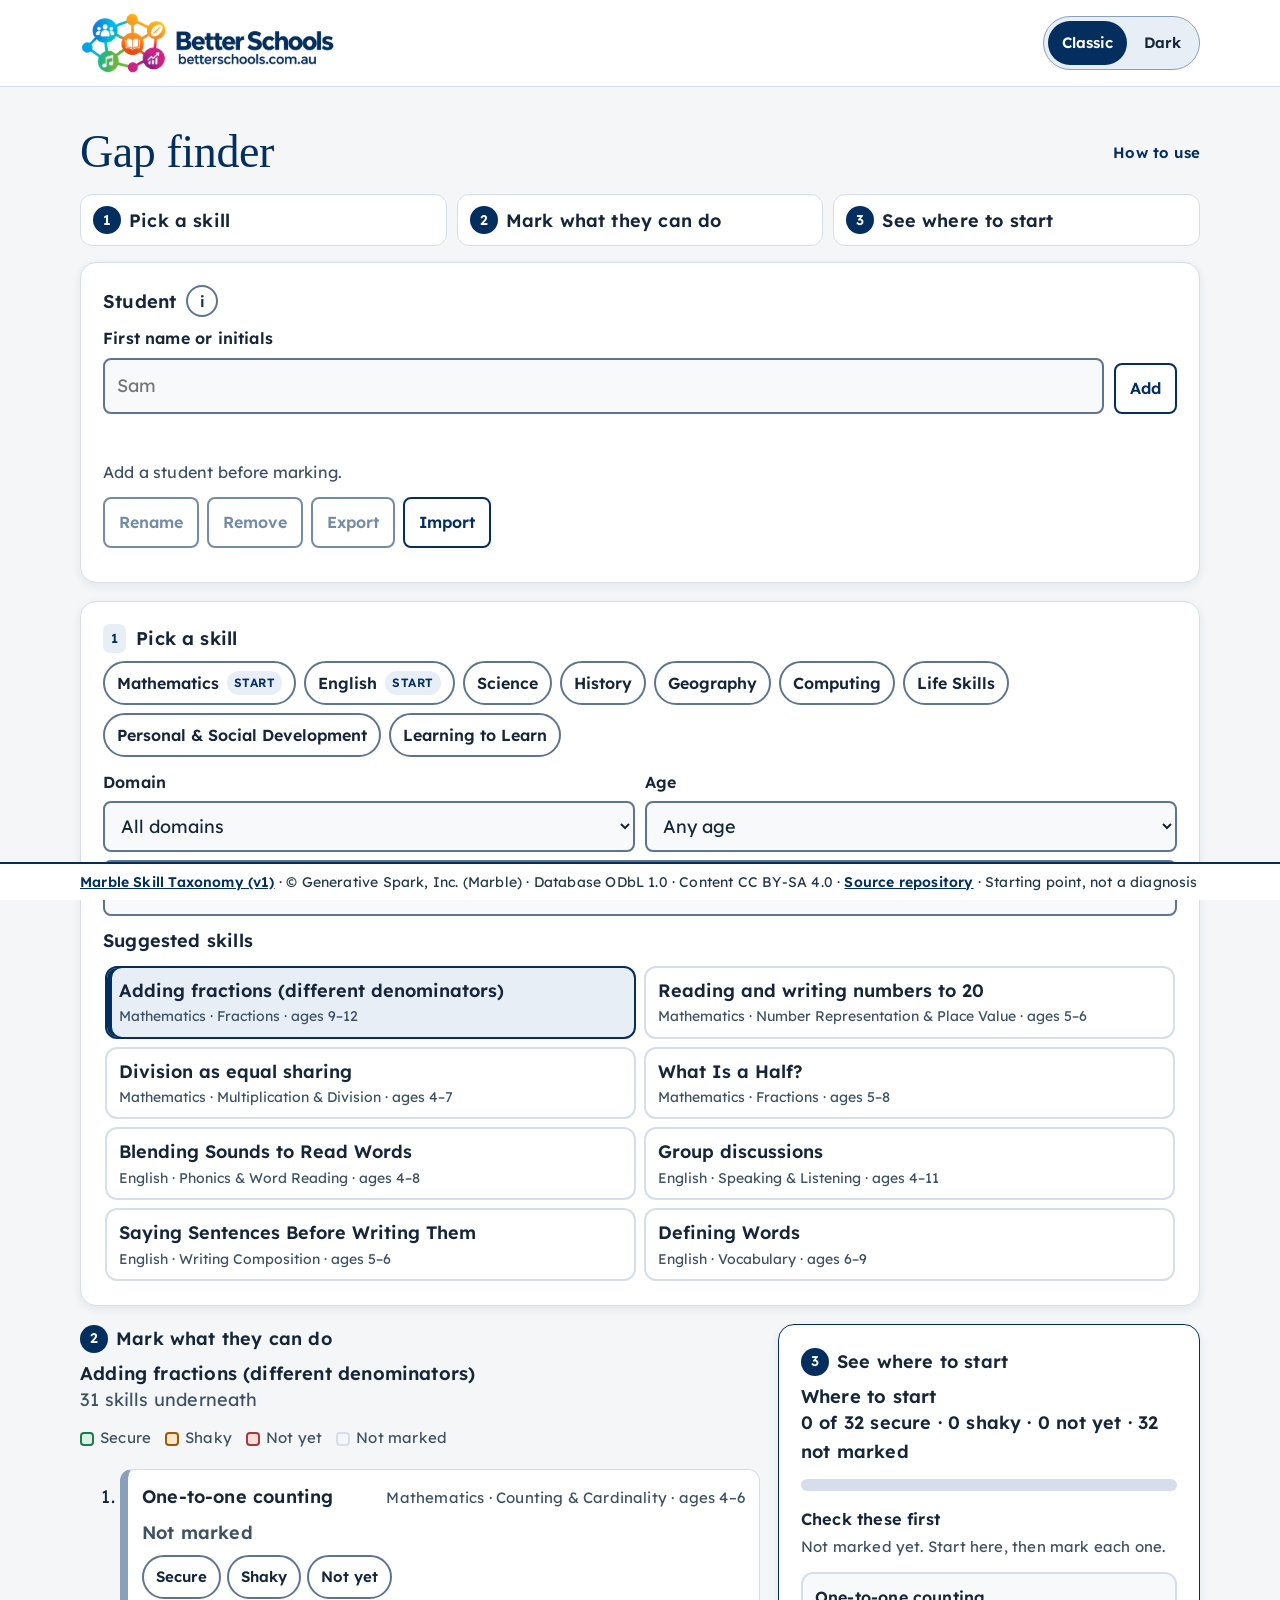
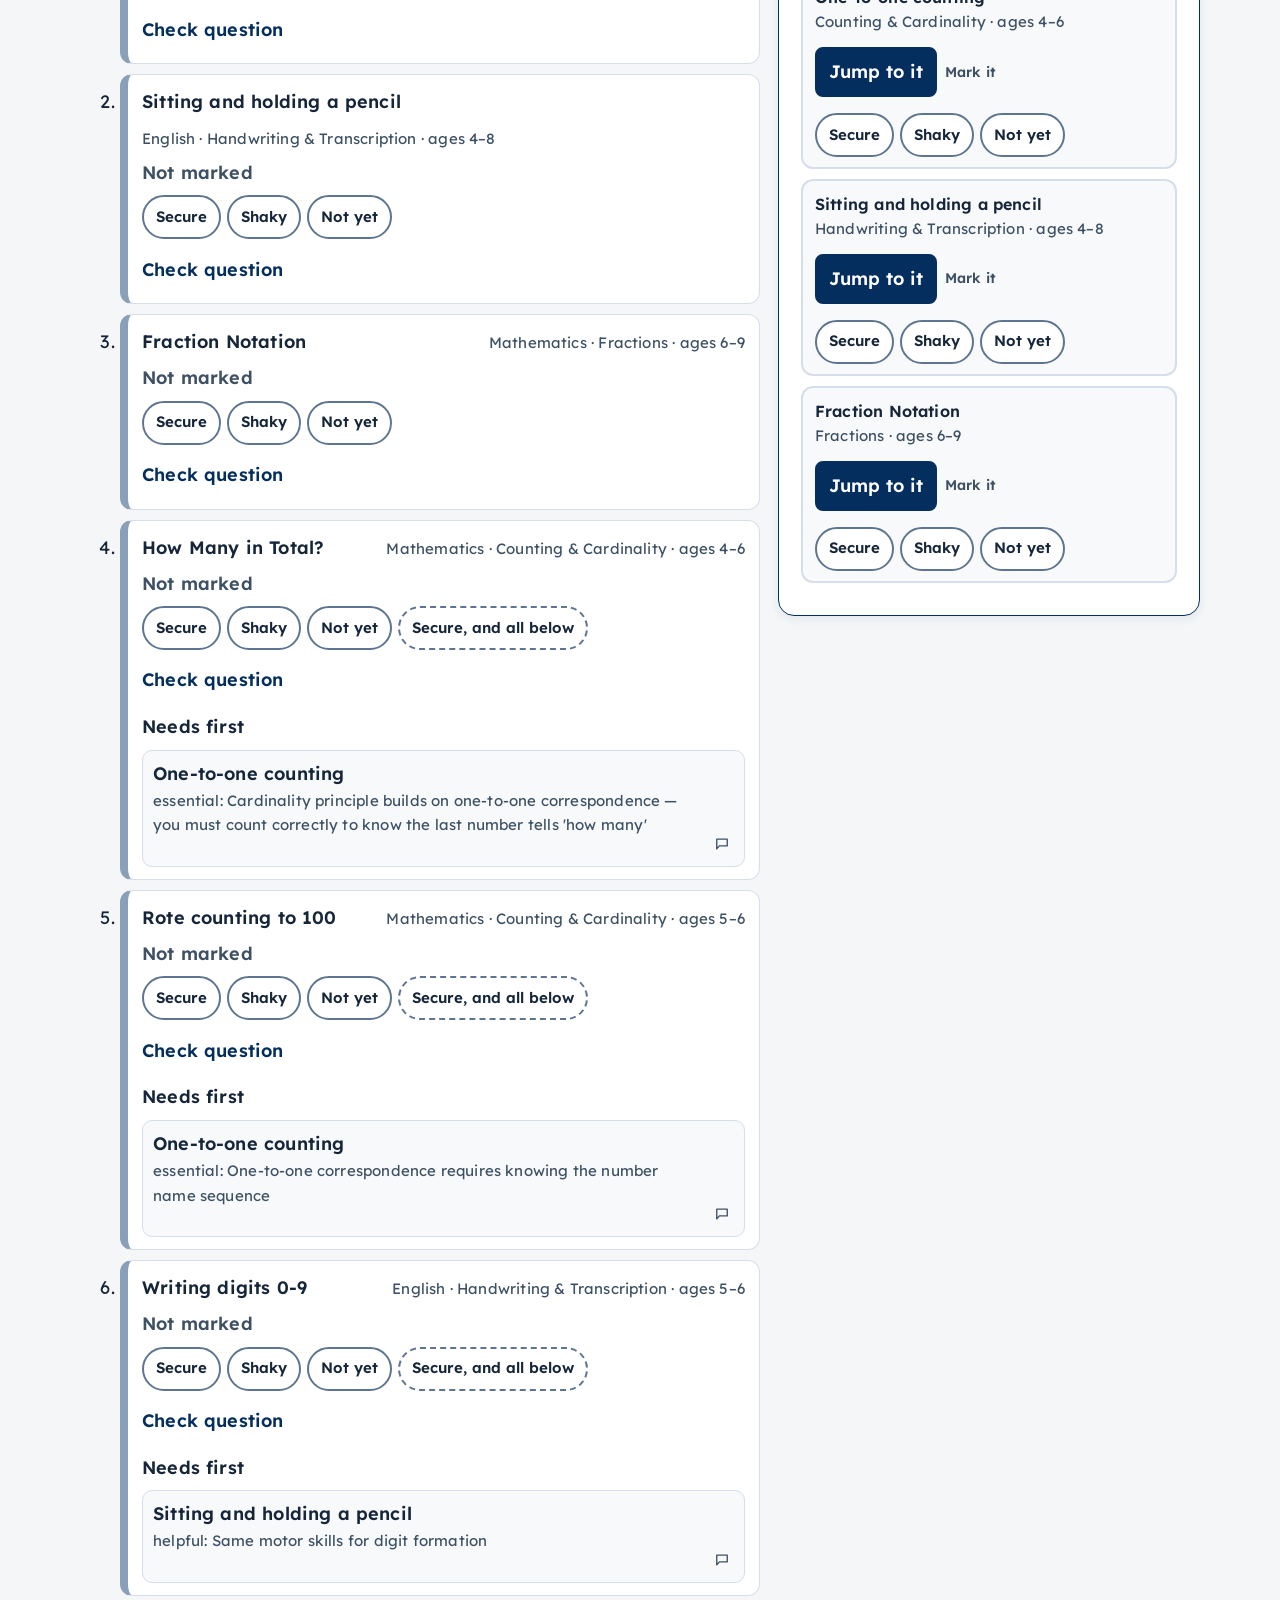
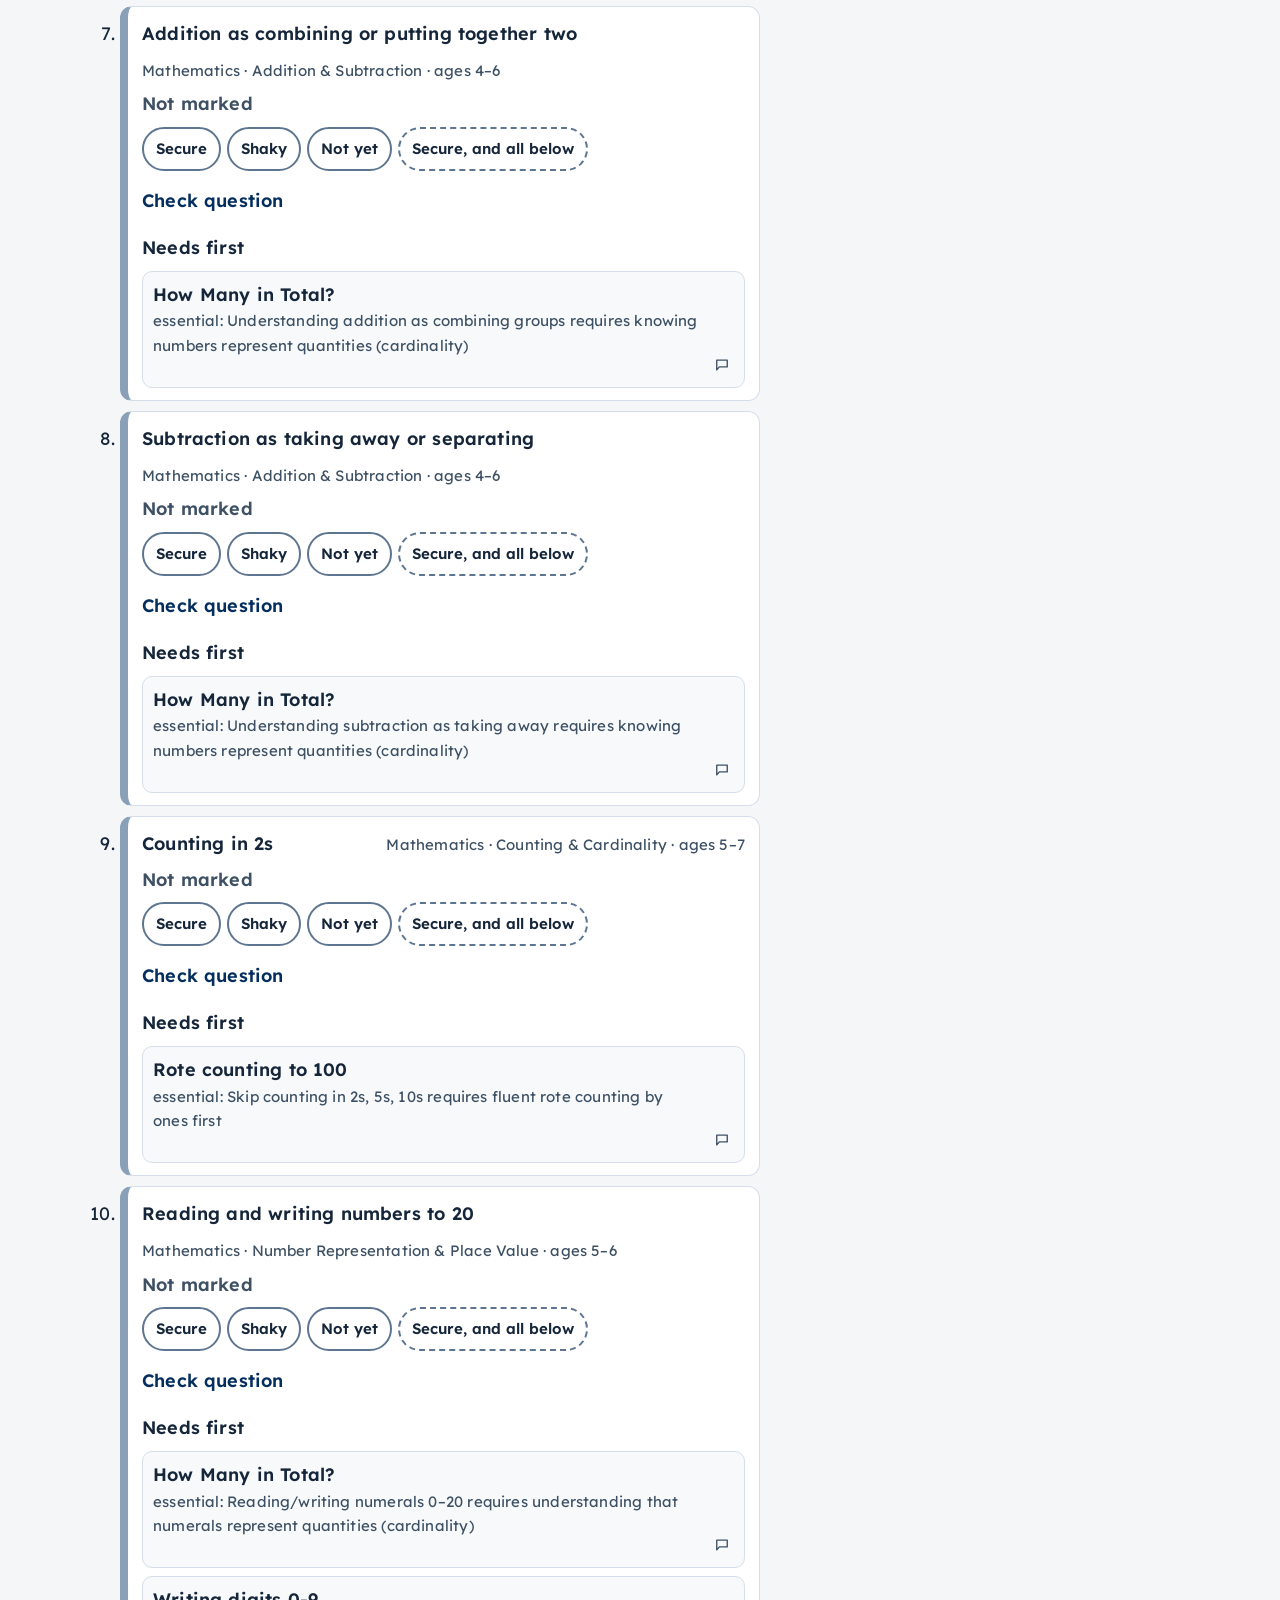
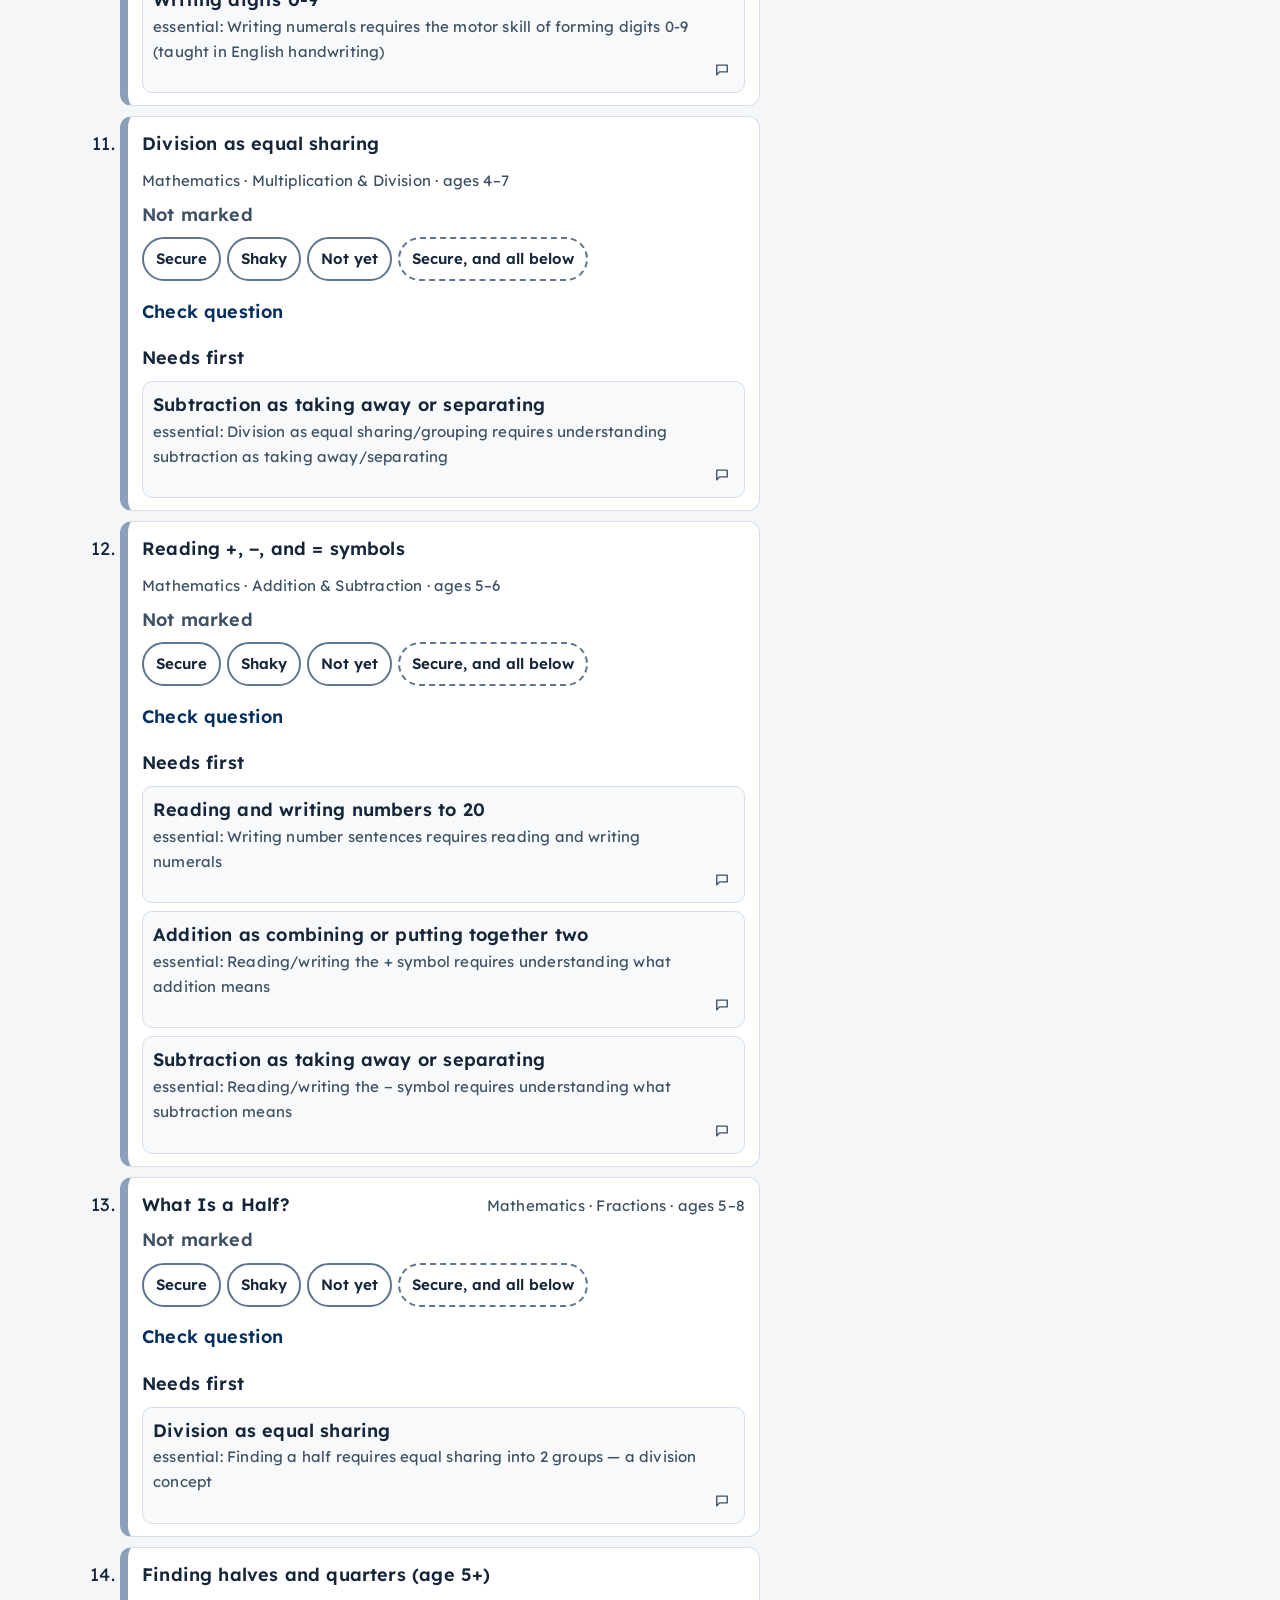
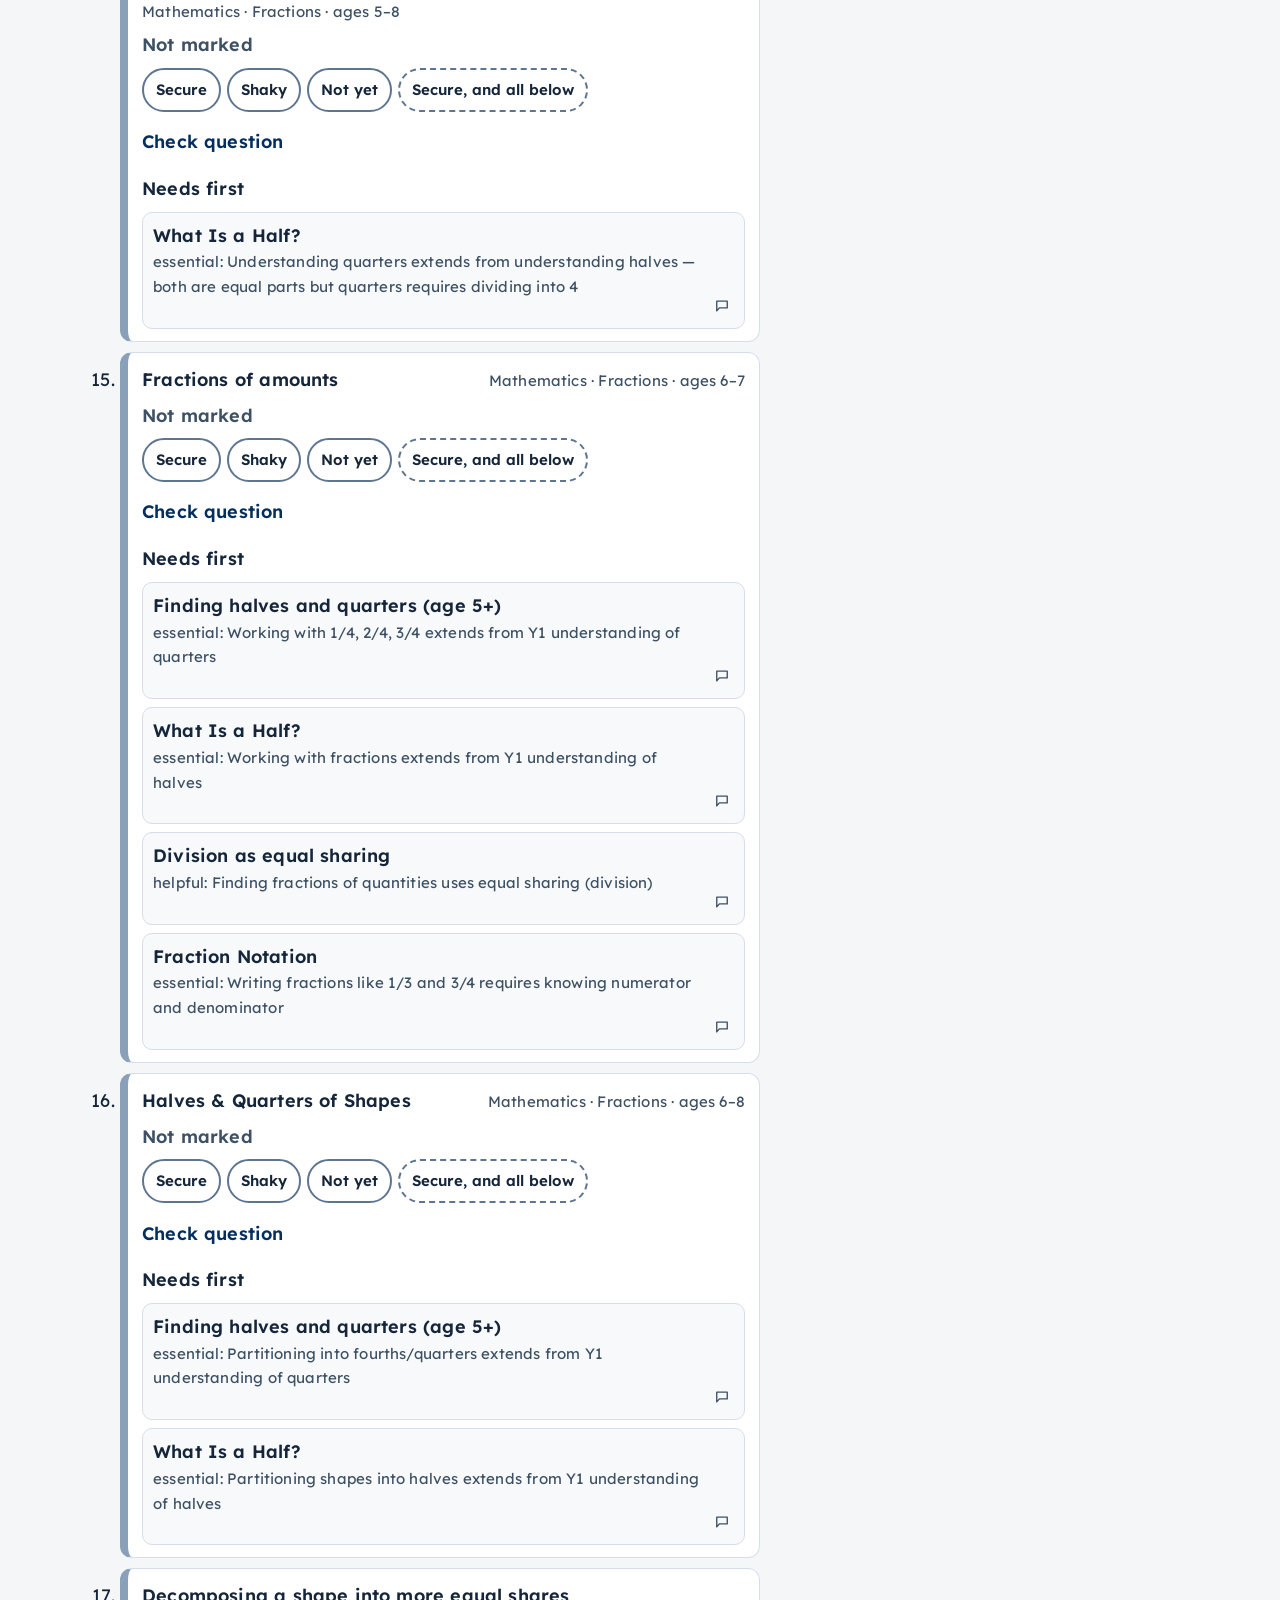
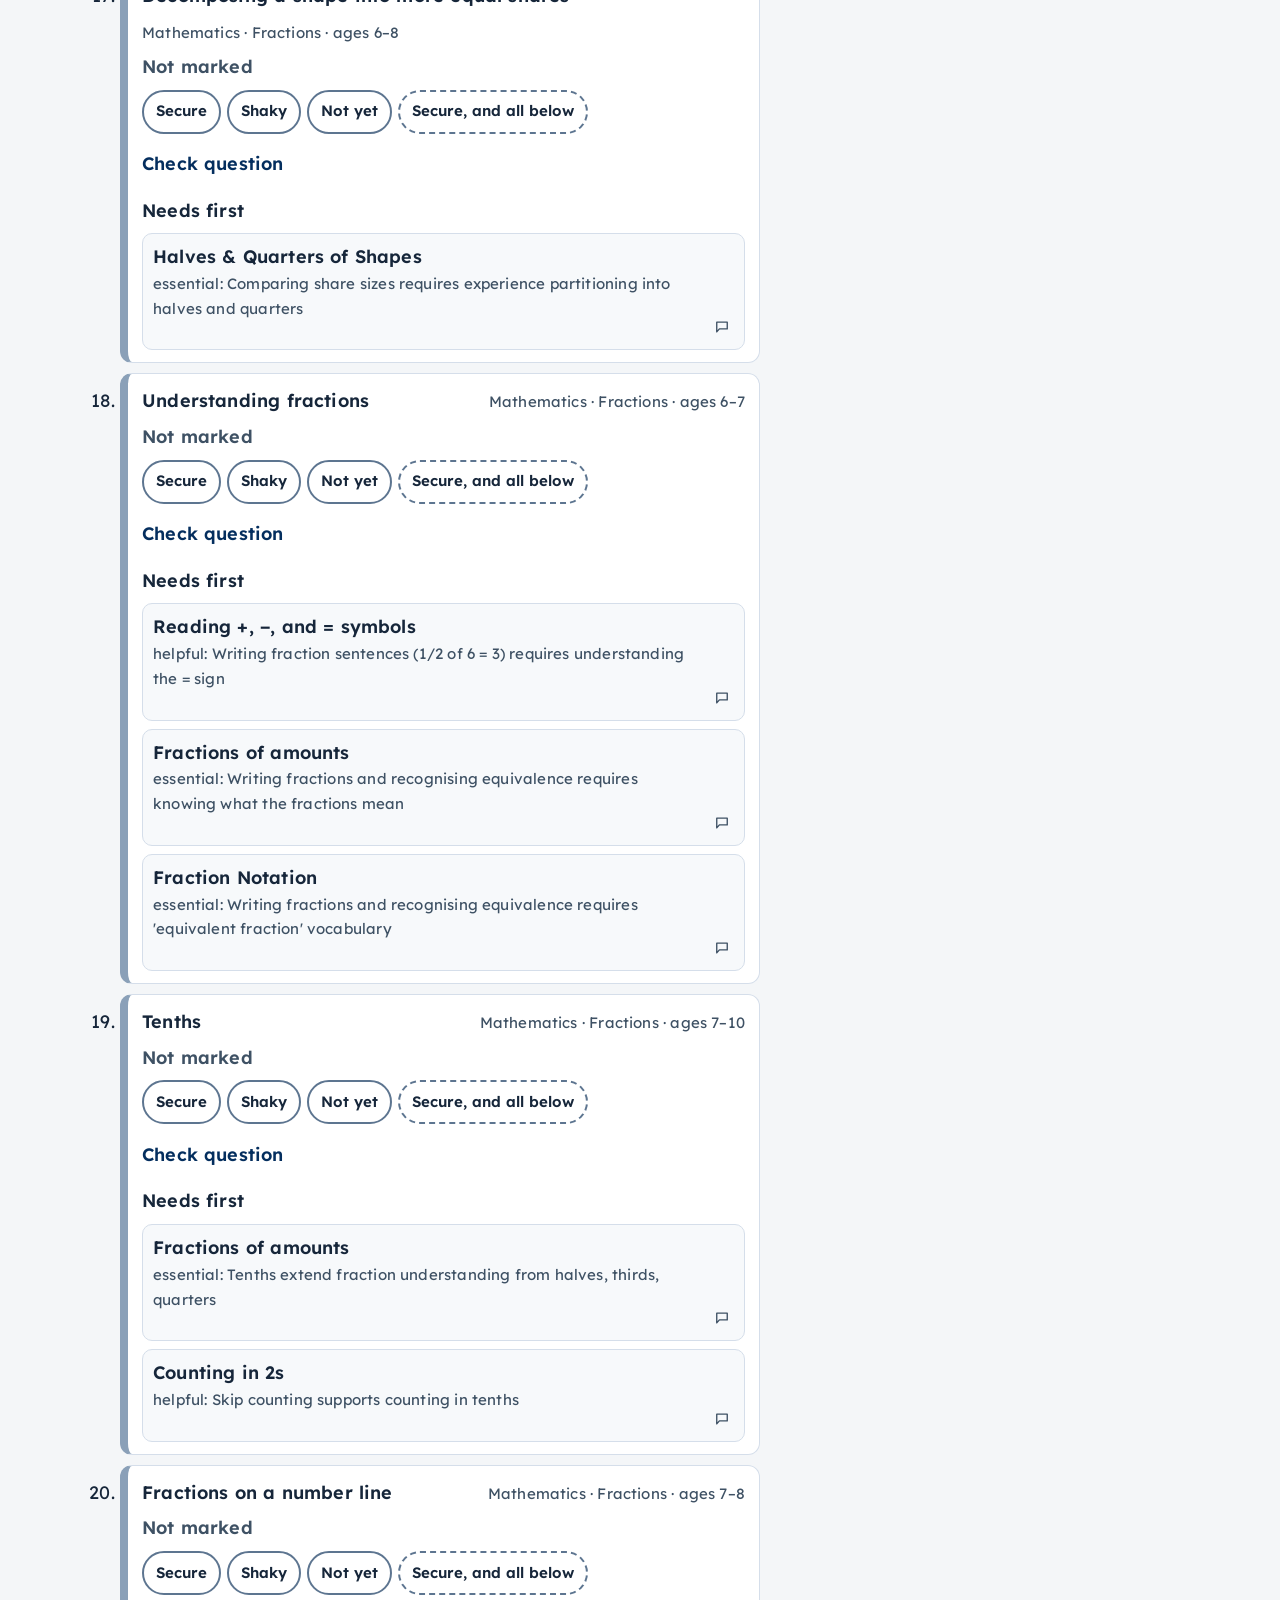
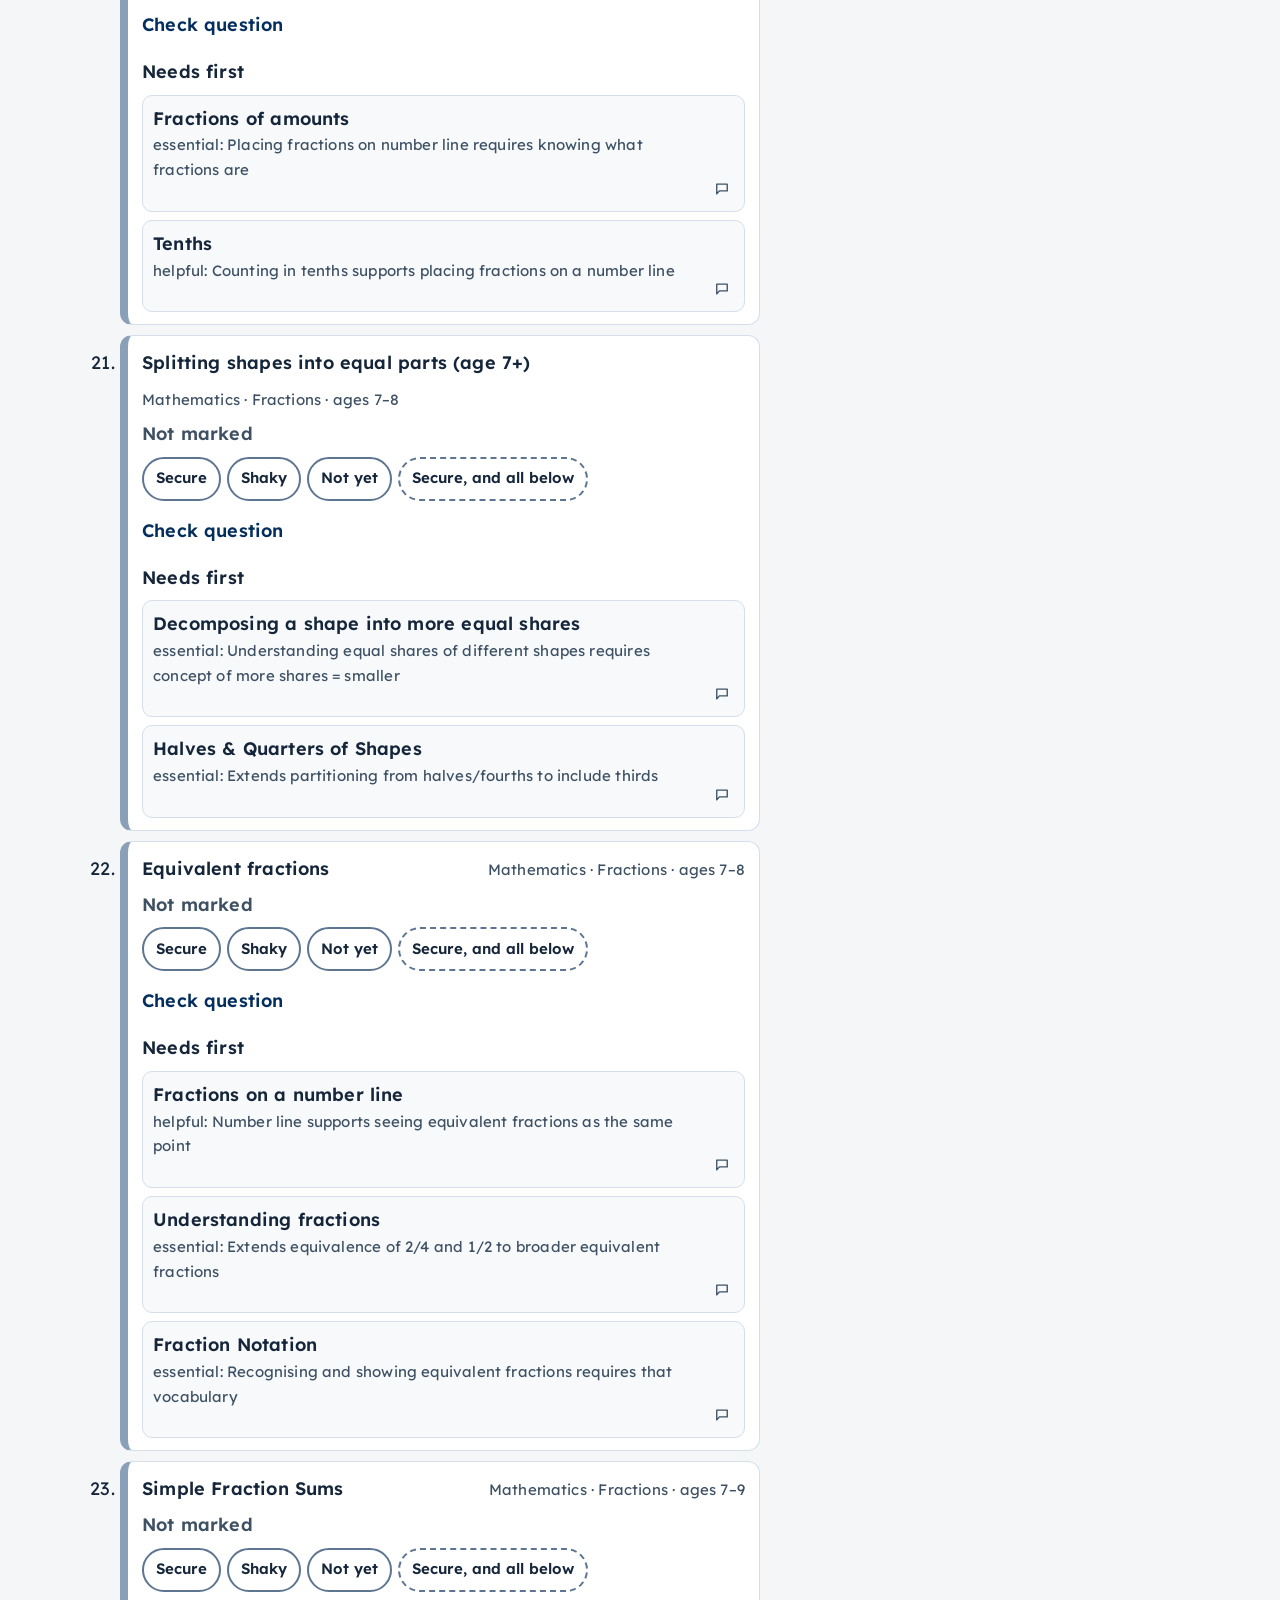
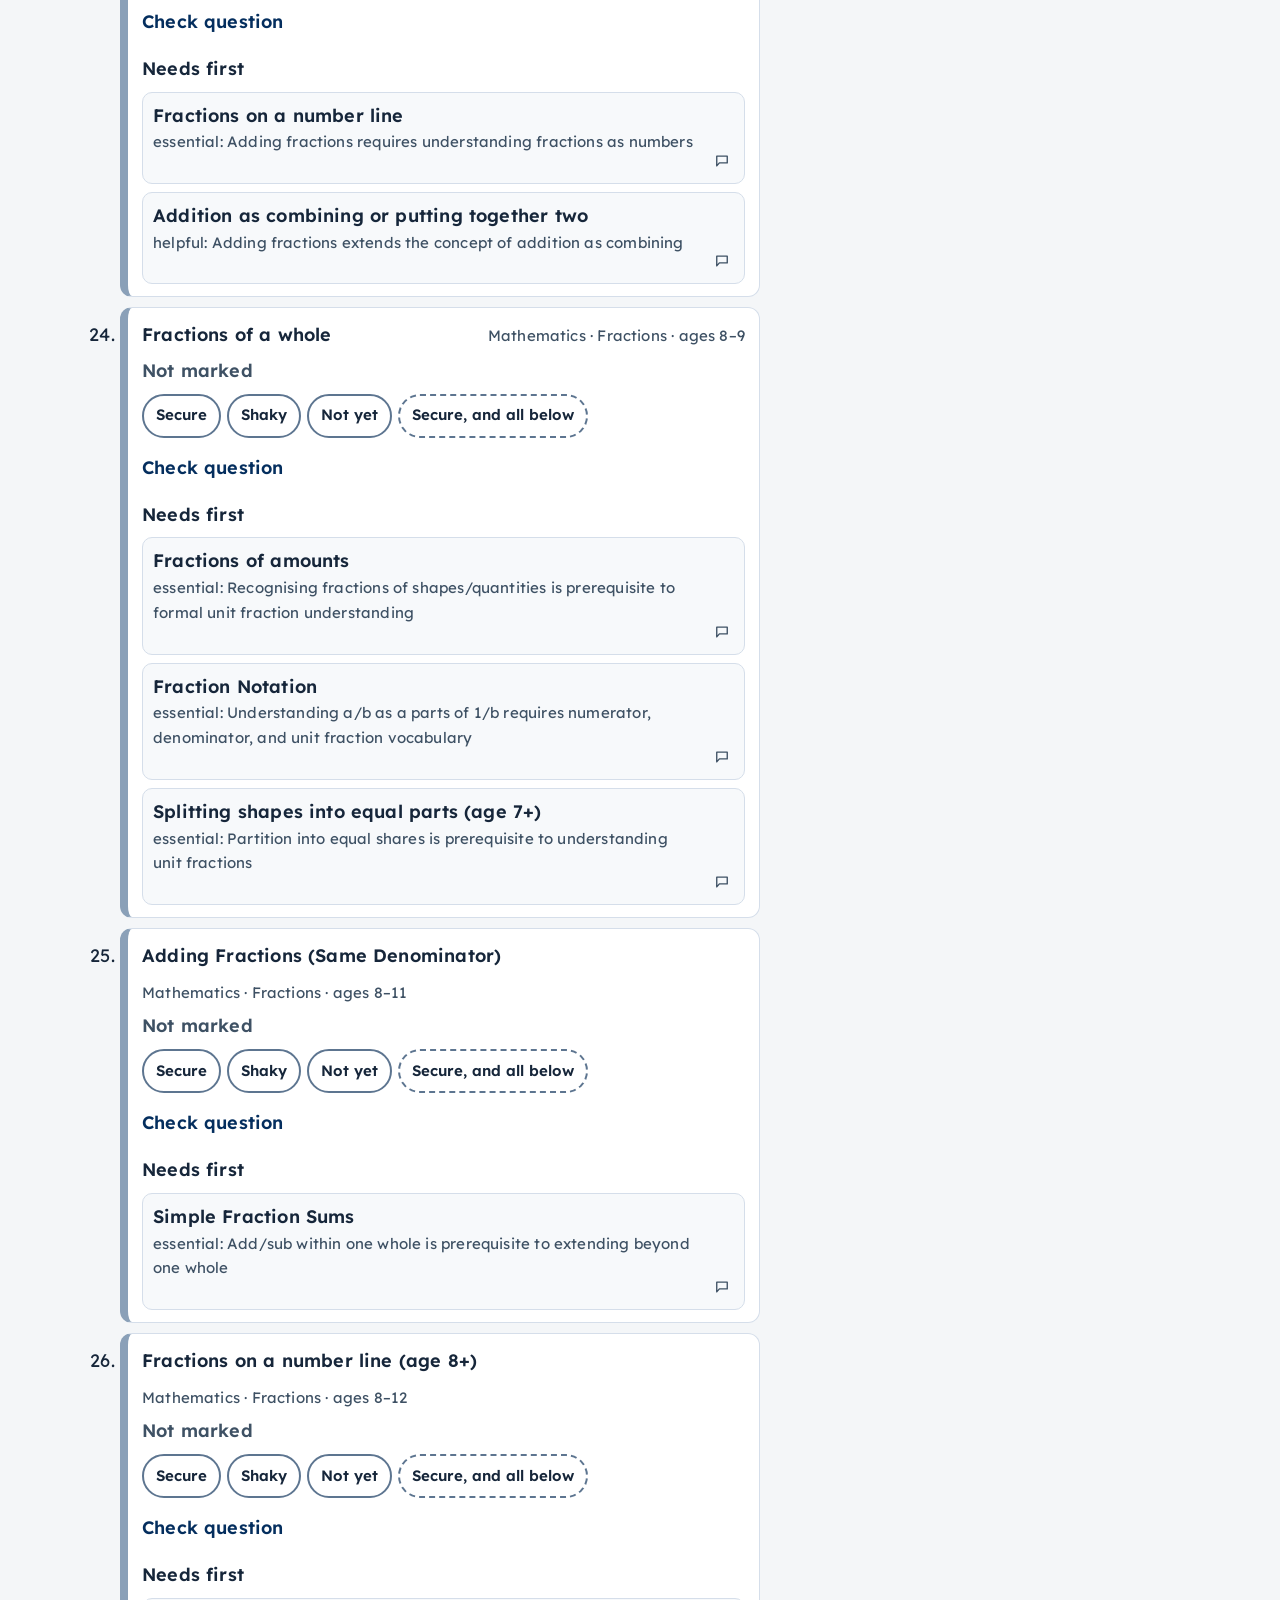
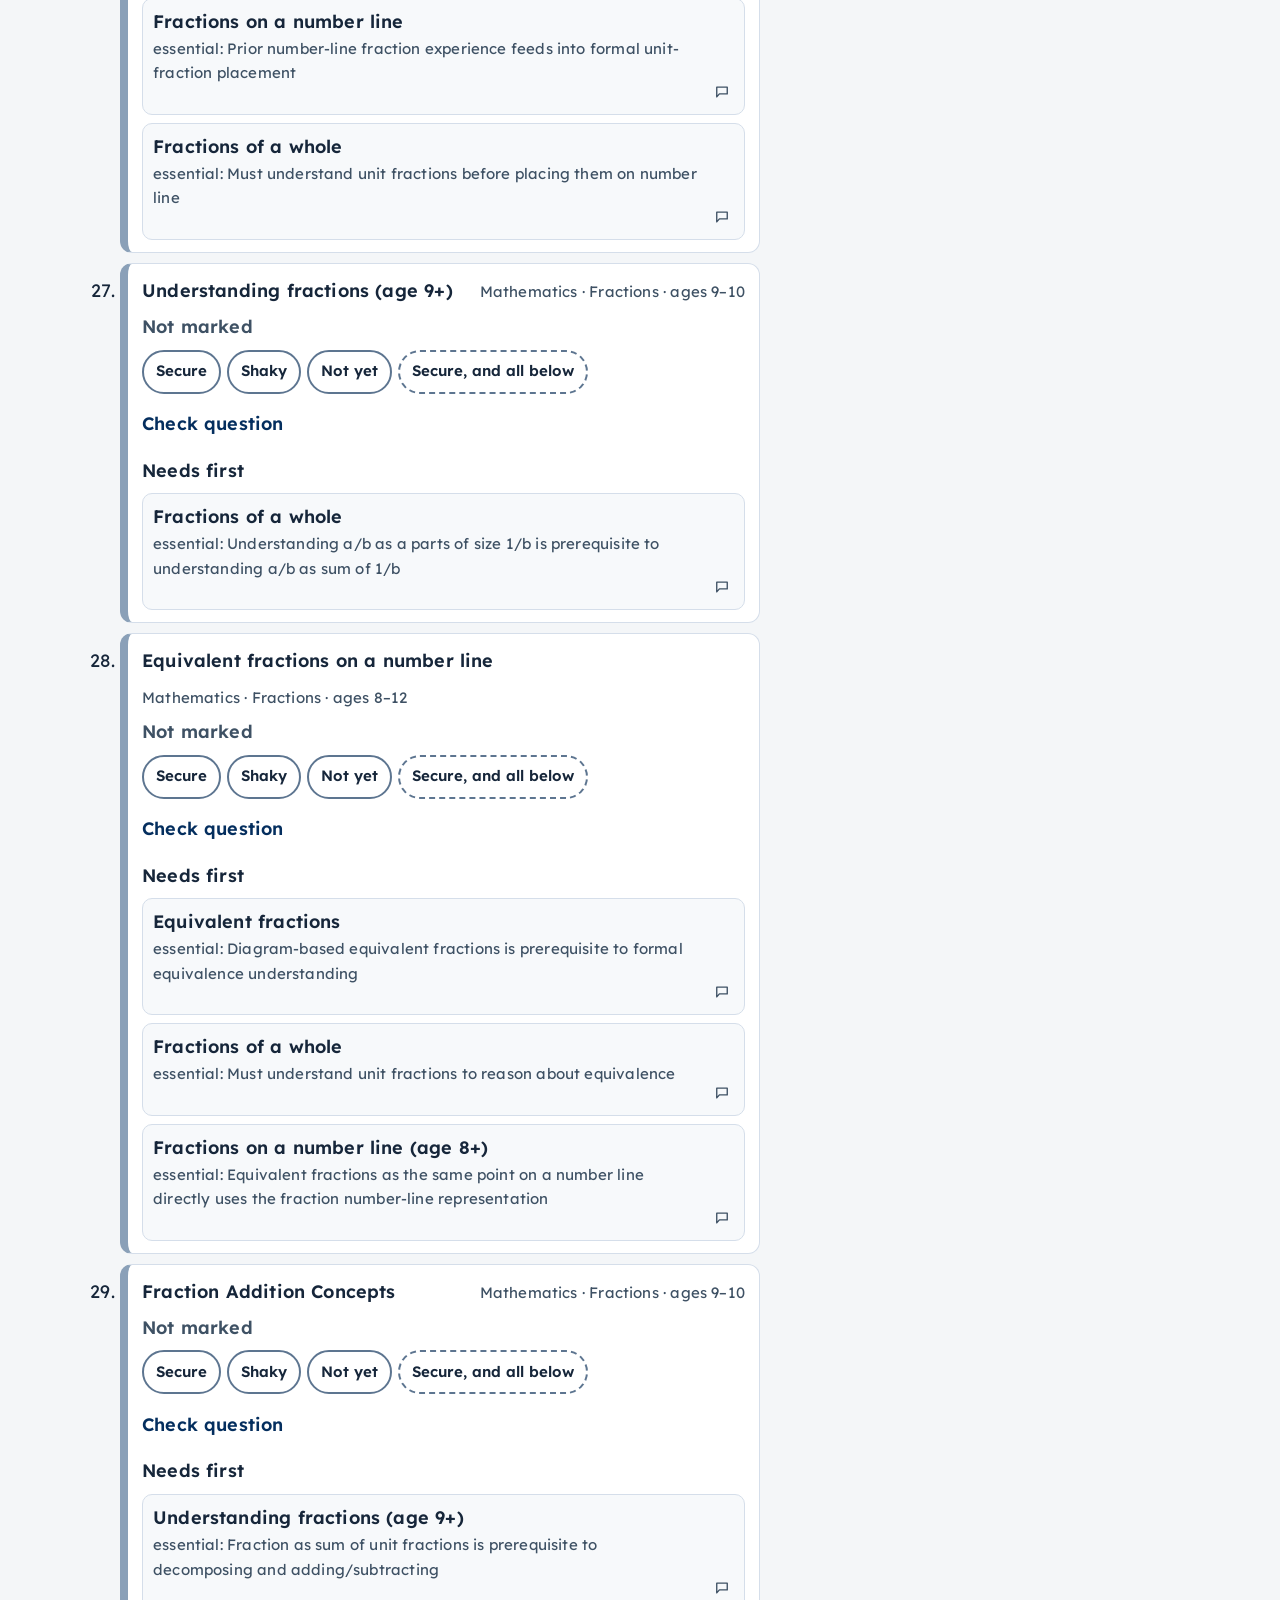
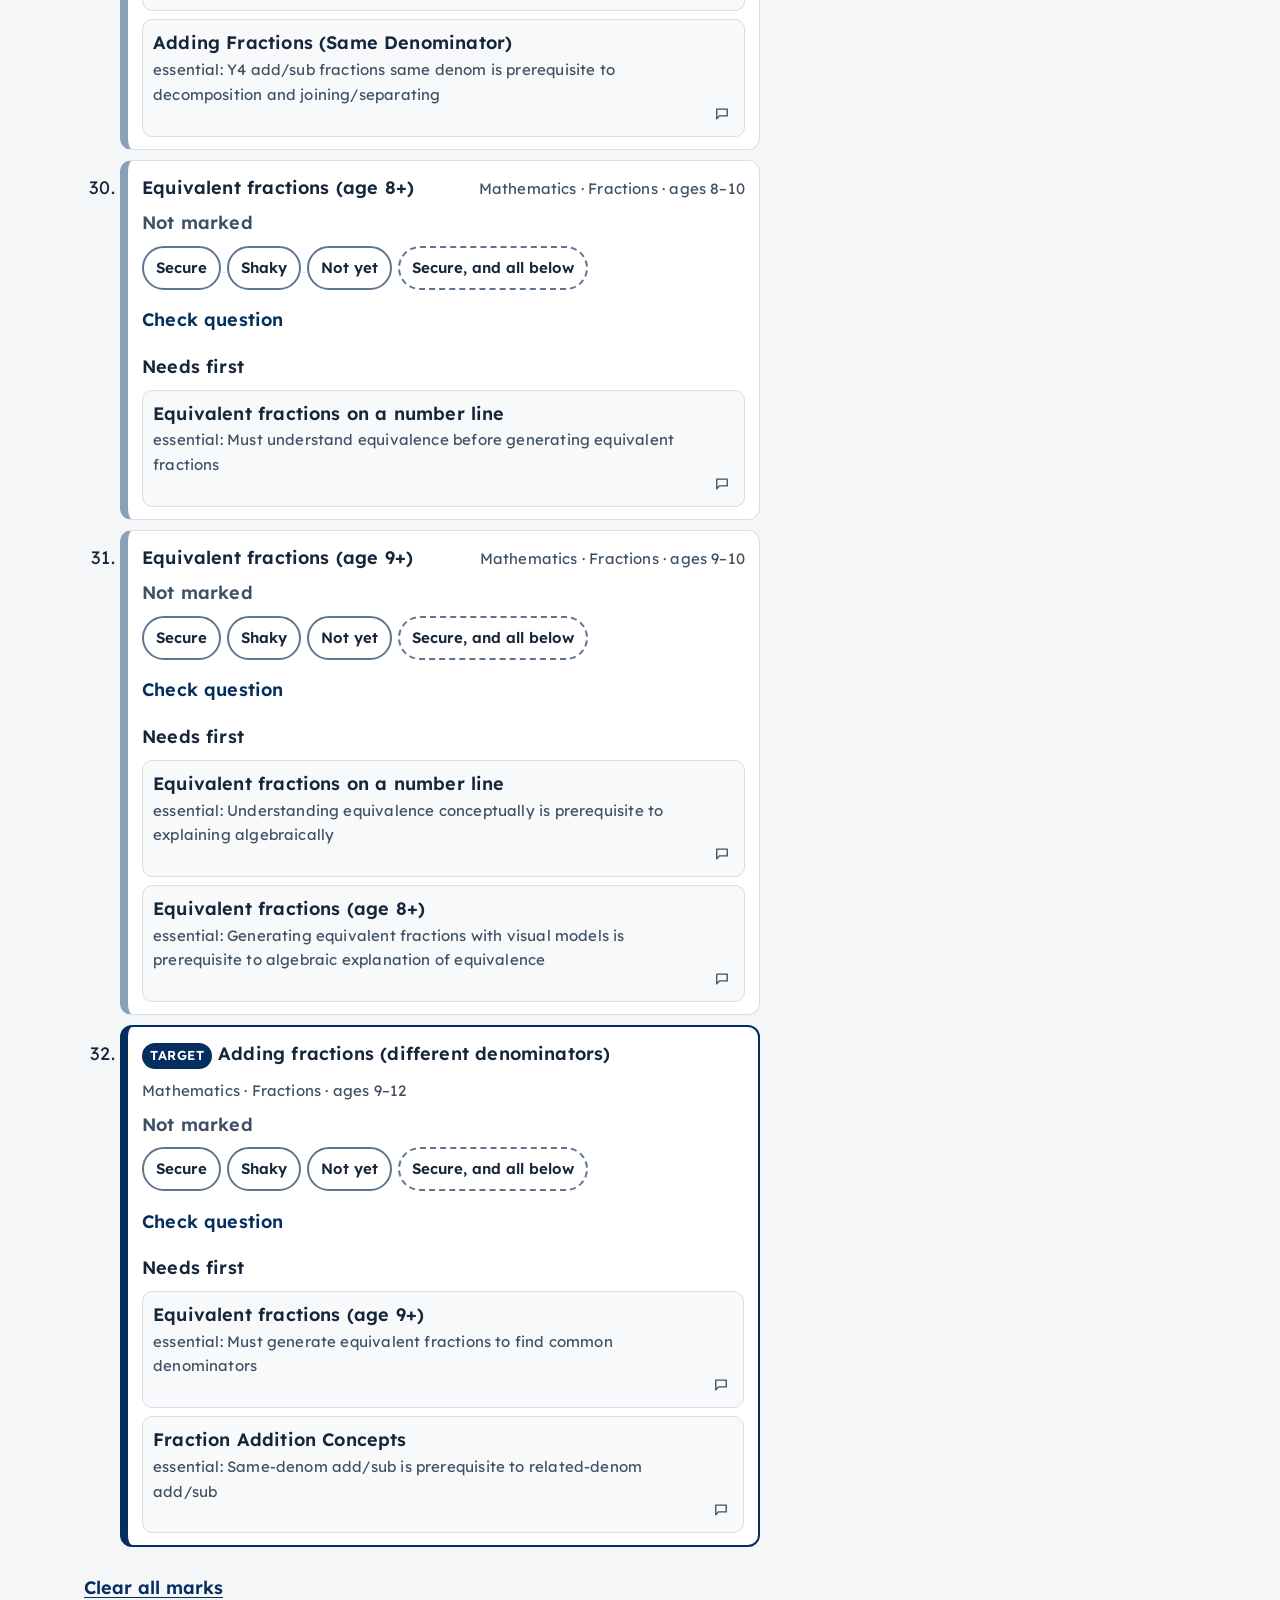
==== commit a354c94e: "Make the skill list follow subject, domain, and age. Changing subject now replaces the skill picker " ====
--- a/public/index.html
+++ b/public/index.html
@@ -6,8 +6,8 @@
   <meta name="robots" content="noindex">
   <meta http-equiv="Content-Security-Policy" content="default-src 'self'; script-src 'self'; style-src 'self' 'unsafe-inline'; img-src 'self'; font-src 'self'; connect-src 'self'; form-action 'self'; base-uri 'self'; object-src 'none'">
   <title>Gap finder · Better Schools</title>
-  <link rel="stylesheet" href="app.css?v=1">
-  <link rel="stylesheet" href="dark.css?v=1">
+  <link rel="stylesheet" href="app.css?v=2">
+  <link rel="stylesheet" href="dark.css?v=2">
   <link rel="preload" href="data/ma.json" as="fetch">
   <link rel="preload" href="data/en.json" as="fetch">
   <script src="theme-init.js?v=1"></script>
@@ -21,7 +21,6 @@
       <img class="logo logo-dark" src="assets/logo-dark.webp" width="692" height="168" alt="Better Schools">
     </div>
     <div class="masthead-tools">
-      <span class="tag">Where to start teaching</span>
       <div class="skin-switch" role="group" aria-label="Appearance">
         <button type="button" data-set-skin="classic" aria-pressed="true">Classic</button>
         <button type="button" data-set-skin="dark" aria-pressed="false">Dark</button>
@@ -32,19 +31,38 @@
 <p id="skin-status" class="sr-only" role="status"></p>
 <p id="live" class="sr-only" role="status"></p>
 <main id="main">
-  <p class="eyebrow">Where to start teaching</p>
-  <h1>Gap finder</h1>
-  <p class="lede">Pick the skill a student is stuck on. This shows the prerequisite path underneath it, from the foundations up to that skill. Mark what is secure, shaky, or not yet, and it points to the earliest gap worth teaching.</p>
-  <div class="notice" role="note"><strong>Starting point, not a diagnosis.</strong> Ages are approximate and the taxonomy is not written for learners with additional needs. Treat the links as a place to begin and use your professional judgement.</div>
+  <div class="title-row">
+    <h1>Gap finder</h1>
+    <details class="how">
+      <summary>How to use</summary>
+      <ol>
+        <li>Pick a subject, then a skill. Mathematics and English have the strongest links.</li>
+        <li>Mark secure, shaky, or not yet. Marks stay in this browser.</li>
+        <li>Teach next is the earliest gap. Check these first are unmarked skills under it.</li>
+      </ol>
+      <p>Starting point, not a diagnosis. Ages are approximate and the taxonomy is not written for learners with additional needs. Use professional judgement.</p>
+      <p>Use a first name or initials only. Do not enter a surname, a class, or a school. The speech icon on a link sends that link only, never a student.</p>
+    </details>
+  </div>
+  <ol class="steps" aria-label="Three steps">
+    <li><b>1</b> Pick a skill</li>
+    <li><b>2</b> Mark what they can do</li>
+    <li><b>3</b> See where to start</li>
+  </ol>
 
   <section class="panel" aria-labelledby="students-heading">
-    <div class="section-heading"><span class="step">01</span><h2 id="students-heading">Students in this browser</h2></div>
-    <p id="student-hint" class="help">Use a first name or initials only. Do not enter a surname, a class code, or a school. Marks stay in this browser and are not uploaded.</p>
+    <div class="section-heading">
+      <h2 id="students-heading">Student</h2>
+      <span class="info-wrap">
+        <button type="button" class="info" aria-describedby="tip-student">i<span class="sr-only"> About names and privacy</span></button>
+        <span id="tip-student" class="tip" role="tooltip">First name or initials only. Marks stay in this browser and are not uploaded.</span>
+      </span>
+    </div>
     <form id="student-form" autocomplete="off">
       <label for="student-name">First name or initials</label>
       <div class="student-add">
-        <input id="student-name" maxlength="24" autocomplete="off" autocapitalize="words" placeholder="e.g. Sam" aria-describedby="student-hint student-error">
-        <button id="add-student" type="submit">Add student</button>
+        <input id="student-name" maxlength="24" autocomplete="off" autocapitalize="words" placeholder="Sam" aria-describedby="tip-student student-error">
+        <button id="add-student" type="submit">Add</button>
       </div>
     </form>
     <p id="student-error" class="form-error" role="status"></p>
@@ -53,32 +71,40 @@
     <div class="toolbar">
       <button id="rename-student" type="button" class="secondary" disabled>Rename</button>
       <button id="remove-student" type="button" class="secondary" disabled>Remove</button>
-      <button id="export-backup" type="button" class="secondary" disabled>Export backup</button>
-      <button id="import-button" type="button" class="secondary">Import backup</button>
+      <button id="export-backup" type="button" class="secondary" disabled title="JSON file on your computer. Includes the Marble credit. Nothing is uploaded.">Export</button>
+      <button id="import-button" type="button" class="secondary">Import</button>
       <input id="import-file" class="sr-only" type="file" accept="application/json,.json" tabindex="-1">
     </div>
-    <p class="help">A backup is a JSON file on your computer. It includes the Marble credit. Nothing in it is sent to the server.</p>
     <p id="save-warning" class="notice" hidden>This browser could not save marks. They will last only until you leave the page.</p>
   </section>
 
   <section class="panel" aria-labelledby="find-heading">
-    <div class="section-heading"><span class="step">02</span><h2 id="find-heading">Choose a skill</h2></div>
-    <p class="subject-lead help">Mathematics and English are the recommended starting points because their prerequisite data is the strongest. The other subjects are here when you need them.</p>
-    <div id="subject-board" class="subject-board"></div>
-    <div id="subject-more" class="subject-more" role="group" aria-label="Other subjects"></div>
-    <p id="subject-status" role="status">Showing all subjects.</p>
+    <div class="section-heading"><span class="step">1</span><h2 id="find-heading">Pick a skill</h2></div>
+    <div id="subject-board" class="subject-board" role="group" aria-label="Subject"></div>
+    <div class="filters">
+      <div>
+        <label for="domain-filter">Domain</label>
+        <select id="domain-filter">
+          <option value="">All domains</option>
+        </select>
+      </div>
+      <div>
+        <label for="age-filter">Age</label>
+        <select id="age-filter"></select>
+      </div>
+    </div>
     <form id="search-form" class="find" role="search" autocomplete="off">
-      <label for="q">Skill the student is stuck on</label>
-      <input id="q" role="combobox" aria-autocomplete="list" aria-expanded="false" aria-controls="results" placeholder="Search skills, for example fractions" autocomplete="off">
-      <div id="results" class="results" role="listbox" hidden></div>
+      <label class="sr-only" for="q">Search skills</label>
+      <input id="q" type="search" placeholder="Search skills" autocomplete="off">
     </form>
-    <div id="starters" class="starters"></div>
+    <p id="skill-count" class="skill-count" role="status"></p>
+    <div id="skill-list" class="skill-list"></div>
   </section>
 
   <div class="workspace">
     <section aria-labelledby="path-label">
       <h2 id="path-label" class="sr-only">Prerequisite path</h2>
-      <div id="path"><div class="empty"><p>Loading the prerequisite path…</p></div></div>
+      <div id="path"><div class="empty"><p>Loading skills.</p></div></div>
     </section>
     <aside id="panel" class="panel side" aria-live="polite" aria-labelledby="where-heading">
       <h2 id="where-heading">Where to start</h2>
@@ -87,15 +113,20 @@
   </div>
 
   <section class="panel" aria-labelledby="feedback-heading">
-    <div class="section-heading"><span class="step">03</span><h2 id="feedback-heading">Tell us what to improve</h2></div>
-    <p class="help">Use this for anything that is not a single prerequisite link. Each link also has its own “This link looks wrong” button. Do not name a student, a class, or a school. The note sends the comment, and your name and email only if you add them.</p>
+    <div class="section-heading">
+      <h2 id="feedback-heading">Feedback</h2>
+      <span class="info-wrap">
+        <button type="button" class="info" aria-describedby="tip-feedback">i<span class="sr-only"> What gets sent</span></button>
+        <span id="tip-feedback" class="tip" role="tooltip">No student names. The note includes your comment and, if you add them, your name and email. The speech icon on a link sends that link too.</span>
+      </span>
+    </div>
     <form id="general-form">
       <label for="general-comment">Comment</label>
       <textarea id="general-comment" maxlength="1500" required placeholder="What should we look at?"></textarea>
       <div class="pair-fields">
         <div>
           <label for="general-teacher">Your name <span class="meta">optional</span></label>
-          <input id="general-teacher" maxlength="80" autocomplete="name" placeholder="So we can reply">
+          <input id="general-teacher" maxlength="80" autocomplete="name">
         </div>
         <div>
           <label for="general-email">Your email <span class="meta">optional</span></label>
@@ -107,7 +138,7 @@
         <input id="general-company" tabindex="-1" autocomplete="off">
       </div>
       <div class="dialog-actions">
-        <button id="general-send" class="primary" type="submit">Send feedback</button>
+        <button id="general-send" class="primary" type="submit">Send</button>
       </div>
       <p id="general-status" class="help" role="status"></p>
     </form>
@@ -135,16 +166,16 @@
       </div>
       <div>
         <label for="link-email">Your email <span class="meta">optional</span></label>
-        <input id="link-email" type="email" maxlength="254" autocomplete="email">
-      </div>
-    </div>
-    <p class="help">Do not name a student, a class, or a school. The note includes the two skill names and ids, the link, your comment, and your contact details only if you add them.</p>
+        <input id="link-email" type="email" maxlength="254" autocomplete="email" placeholder="you@example.com">
+      </div>
+    </div>
+    <p class="help">No student, class, or school names.</p>
     <div class="hp" aria-hidden="true">
       <label for="link-company">Company website</label>
       <input id="link-company" tabindex="-1" autocomplete="off">
     </div>
     <div class="dialog-actions">
-      <button id="link-send" class="primary" type="submit">Send feedback</button>
+      <button id="link-send" class="primary" type="submit">Send</button>
       <button id="link-cancel" class="secondary" type="button">Cancel</button>
     </div>
     <p id="link-status" class="help" role="status"></p>
@@ -163,6 +194,7 @@
 <noscript><p class="notice">JavaScript is required to search skills and save marks in this browser.</p></noscript>
 <script id="catalog" type="application/json">{"v":"v1","attribution":{"title":"Marble Skill Taxonomy (v1)","copyright":"© Generative Spark, Inc. (Marble)","url":"https://withmarble.com","databaseLicence":"ODbL 1.0","contentLicence":"CC BY-SA 4.0","source":"https://github.com/withmarbleapp/os-taxonomy","standards":"Curriculum standards referenced by the taxonomy have their own upstream licences (see PROVENANCE.md in that repository).","note":"This is a starting point, not a diagnosis. Ages are approximate and the taxonomy is not written for learners with additional needs. Treat prerequisite links as a starting point and use professional judgement."},"default":"mt_-V7EnqU7gG","subjects":[{"c":"ma","n":"Mathematics","r":1,"f":"data/ma.json","a":["maths","math","numeracy"]},{"c":"en","n":"English","r":1,"f":"data/en.json","a":["literacy","reading","writing"]},{"c":"sc","n":"Science","r":0,"f":"data/sc.json","a":["science"]},{"c":"hi","n":"History","r":0,"f":"data/hi.json","a":["history"]},{"c":"ge","n":"Geography","r":0,"f":"data/ge.json","a":["geography"]},{"c":"co","n":"Computing","r":0,"f":"data/co.json","a":["computing","digital","coding"]},{"c":"ls","n":"Life Skills","r":0,"f":"data/ls.json","a":["life skills"]},{"c":"ps","n":"Personal & Social Development","r":0,"f":"data/ps.json","a":["personal","social","wellbeing"]},{"c":"ll","n":"Learning to Learn","r":0,"f":"data/ll.json","a":["learning to learn","metacognition"]}],"starters":{"ma":["mt_-V7EnqU7gG","mt_fR0UtsSREU","mt_LpSuPgL31x","mt_-hTTat0mBR"],"en":["mt__KHQttMde3","mt_wwdRhPyz6s","mt_PJyCGJz5Hv","mt_f_dMmvzxwo"],"sc":["mt_L1469gt34A","mt_e6PP4ip39V","mt_KsKLVW_ssY","mt_XirhnAB6Ye"],"hi":["mt_VXcua6-txq","mt__F_i67waLN","mt_mmudyxf7bT","mt_MlD0gwLSw9"],"ge":["mt_5zPXTvZTcX","mt_fXE9t2ETGx","mt_61Pa4Eksva","mt_w4cUnN_SsQ"],"co":["mt_AzTrT5ySCx","mt_kH1DzOPsXG","mt_5CcwPYEafI","mt_ic4dmtTZlw"],"ls":["mt_FIkqA0qhnj","mt_b0sXYFblDL","mt_F62VTeHB4-","mt_RNRymbz5SO"],"ps":["mt_kvrvpQris4","mt_9NQEiYLQA3","mt_rqLMfiw61L","mt_rpug2tkYhb"],"ll":["mt_6eTZUwKQZr","mt_95zxYqpP7m","mt_TDUpy57QVM","mt_wvcFlwOrDl"]},"topics":[["mt__p5n8z5soJ",5,"Algorithms & Programming","Step-by-Step Instructions",5,10,0.06,32],["mt_iqmt8wL26h",5,"Algorithms & Programming","Decisions and repeats in algorithms",6,8,0.0107,32],["mt_nfGAtwqSvP",5,"Algorithms & Programming","Decisions and input in programs",8,10,0.0439,35],["mt_6XbAmdmjDb",5,"Algorithms & Programming","Loops in programs",8,10,0.0429,35],["mt_sPV503BQnI",5,"Algorithms & Programming","My first visual program",8,10,0.0214,34],["mt_5UtPmgdoQ9",5,"Algorithms & Programming","Testing and debugging programs",8,10,0.0225,290],["mt_eNJ99tRb3p",5,"Algorithms & Programming","Building and testing programs",10,12,0.0932,291],["mt_YZOjP8KHsM",5,"Algorithms & Programming","Variables in programs",10,12,0.074,35],["mt_AzTrT5ySCx",5,"Artificial Intelligence","AI in Daily Life",5,8,0.045,32],["mt_jvJ35MmCvK",5,"Artificial Intelligence","Real-World Robots",5,7,0.0086,32],["mt_WRRv1ABECC",5,"Artificial Intelligence","Smart Versus Not-Smart Devices",5,8,0.0643,32],["mt_u6SYiVx7FX",5,"Artificial Intelligence","Voice Assistants and How They Work",5,8,0.045,32],["mt_EedcpioR0v",5,"Artificial Intelligence","Recommendation Systems and Filter Bubbles",6,12,0.0129,32],["mt_fT4G0QloX5",5,"Artificial Intelligence","AI in Computer Games",7,9,0.0075,32],["mt_bPFToj0OhZ",5,"Artificial Intelligence","AI Mistakes and Limitations",7,9,0.0247,32],["mt_oajUvqAiBJ",5,"Artificial Intelligence","Humans Versus Machines",7,9,0.0161,32],["mt_K6qtan847r",5,"Artificial Intelligence","Machine Learning Basics",7,9,0.0257,32],["mt_ofOGCQ7FWj",5,"Artificial Intelligence","Patterns and Classification",7,9,0.0289,32],["mt_HopZomN12L",5,"Artificial Intelligence","AI Data Collection and Privacy",8,12,0.0279,99],["mt_tzMr83pS8v",5,"Artificial Intelligence","Deepfakes and AI-Generated Content",8,12,0.0171,32],["mt_cVp_nop-5L",5,"Artificial Intelligence","AI and Fairness in Decisions",9,11,0.0171,32],["mt_ZpCcTU8j_o",5,"Artificial Intelligence","AI and the Environment",9,11,0.0922,53],["mt__AWSThGJ0d",5,"Artificial Intelligence","AI and the Future of Work",9,11,0.0161,96],["mt__BbOjiY5A5",5,"Artificial Intelligence","Bias in AI Systems",9,11,0.0161,32],["mt_1z-gJBJFlM",5,"Artificial Intelligence","Designing Fair AI Rules",9,12,0.0171,32],["mt__LiAEHt9nk",5,"Artificial Intelligence","The Future of AI",9,11,0.0954,117],["mt_kH1DzOPsXG",5,"Data Representation","Data and Information for Computers",5,10,0.0354,32],["mt_sHMpam8zcd",5,"Data Representation","All data as numbers",10,12,0.0279,33],["mt_WQiVj8gIRs",5,"Data Representation","Binary on and off",10,12,0.0697,35],["mt_QpK9BpUO__",5,"Designing Digital Solutions","How apps meet users' needs",6,8,0.0182,162],["mt_OKCmMGWczX",5,"Designing Digital Solutions","Problems digital systems solve",6,8,0.0182,162],["mt_Q57cnsiKsB",5,"Designing Digital Solutions","Checking solutions against criteria",8,10,0.0418,422],["mt_5CcwPYEafI",5,"Designing Digital Solutions","Co-creating user stories",8,10,0.0332,422],["mt_9qF97kGhvq",5,"Designing Digital Solutions","Designing a digital solution",8,10,0.0311,422],["mt_WoBE0CZWGg",5,"Designing Digital Solutions","Designing a user interface",10,12,0.0493,423],["mt_MXxVMCr7_4",5,"Designing Digital Solutions","Evaluating digital solutions",10,12,0.0525,422],["mt_9fyI5B1U_V",5,"Designing Digital Solutions","Improving digital designs",10,12,0.0932,423],["mt_EfF81YvgXV",5,"Designing Digital Solutions","User stories and design criteria",10,12,0.0279,422],["mt_XbGfVhfiUz",5,"Digital Systems","Computers in Everyday Life",5,8,0.0761,0],["mt_SZrMv3YAky",5,"Digital Systems","Hardware and software",5,6,0.0322,32],["mt_o0vTMl8vj5",5,"Digital Systems","Parts of a computer",6,8,0.0247,34],["mt_kV441n9SLg",5,"Digital Systems","Peripherals for different purposes",8,10,0.015,34],["mt_YfbfIdljWd",5,"Digital Systems","Sending data between devices",8,10,0.0279,38],["mt_Hft-0nxZvB",5,"Digital Systems","Computer networks",10,12,0.0322,38],["mt_el7qeUK-Cd",5,"Digital Systems","How the internet sends data",10,12,0.0322,38],["mt_GKL5Usnd11",5,"Digital Systems","Inside a computer",10,12,0.0171,38],["mt_mqMPlNMIEN",5,"Digital Tools & Collaboration","Sharing and working together digitally",6,8,0.0225,160],["mt_JI0Iv01hCT",5,"Digital Tools & Collaboration","Collaborating in shared documents",8,10,0.0429,418],["mt_XeT37rd69f",5,"Digital Tools & Collaboration","Saving and organising files",8,10,0.0204,162],["mt_r5rwyP8zRU",5,"Digital Tools & Collaboration","Choosing the right digital tool",10,12,0.1286,419],["mt_d6BsiDtFjP",5,"Digital Tools & Collaboration","Planning digital group projects",10,12,0.045,418],["mt_gNDkyx19tk",5,"Privacy & Security","Data that is about me",5,6,0.0161,162],["mt_ic4dmtTZlw",5,"Privacy & Security","Apps store my data online",6,8,0.0322,162],["mt_0sR1xhrn7W",5,"Privacy & Security","Logging in to my account",6,8,0.0161,160],["mt_y8-x0P5P9R",5,"Privacy & Security","Memorable, hard-to-guess passwords",8,10,0.0075,160],["mt_qOv8OP8z2G",5,"Privacy & Security","What my accounts store",8,10,0.0525,227],["mt_0XHRJ49akv",5,"Privacy & Security","My digital footprint",10,12,0.0514,227],["mt_h_XQsdIavD",5,"Privacy & Security","Privacy when collecting data",10,12,0.0611,227],["mt_pWaBywSX9V",5,"Privacy & Security","Unique passphrases",10,12,0.0289,227],["mt_scBgiMKhG_",1,"English Thinking","Reading for Meaning",5,6,0.1179,256],["mt_GugVunb2lI",1,"English Thinking","Monitoring Comprehension",6,8,0.1008,258],["mt_QB4qIGJIIj",1,"English Thinking","Author's word choices",7,9,0.0236,258],["mt_lp3qyEujIv",1,"English Thinking","Inference vs Explicit Meaning",7,9,0.0279,259],["mt_LH714Riydn",1,"English Thinking","Knowing What You Don't Know",8,10,0.03,259],["mt_U_8iVFZuHH",1,"English Thinking","Reviewing Own Writing",8,10,0.0418,259],["mt_haNr13NIuN",1,"English Thinking","Reflecting on Your Language Use",10,11,0.0482,259],["mt_N8CpN1EJrP",1,"Grammar & Punctuation","Building sentences",4,7,0.3248,0],["mt_of2GggtxFl",1,"Grammar & Punctuation","Spaces Between Words",4,6,0.0032,2],["mt_yBJyCfhtem",1,"Grammar & Punctuation","Basic Nouns & Verbs",5,7,0.0729,0],["mt_uM6q_KBWKy",1,"Grammar & Punctuation","Capitals for Names, Days and I",5,7,0.0032,2],["mt_TfOiog-ALs",1,"Grammar & Punctuation","Grammar words: letter, word, sentence",5,6,0.0289,2],["mt_YXVQaufkKO",1,"Grammar & Punctuation","Joining Words with 'And'",5,8,0.0482,2],["mt_VY3rBq8RyP",1,"Grammar & Punctuation","Prepositions",5,7,0.03,2],["mt_6lHBTwQPrS",1,"Grammar & Punctuation","Question Words",5,6,0.1758,2],["mt_18qkgxr_-T",1,"Grammar & Punctuation","Regular Plural Nouns",5,6,0.0364,2],["mt_QEr24lqzvH",1,"Grammar & Punctuation","Starting and Ending Sentences",5,8,0.089,2],["mt_mKAZTqItRG",1,"Grammar & Punctuation","Apostrophes: Contraction and Possession",6,9,0.0461,2],["mt_ntqNLHsj5n",1,"Grammar & Punctuation","Commas in lists",6,12,0.0568,2],["mt_RioBUxHz1X",1,"Grammar & Punctuation","Determiners and articles",6,8,0.0021,2],["mt_cU3LcEVkBQ",1,"Grammar & Punctuation","Expanded noun phrases",6,8,0.0429,3],["mt_u1-UfD0rTH",1,"Grammar & Punctuation","Four Types of Sentences",6,7,0.0707,2],["mt_qzwQAOfurw",1,"Grammar & Punctuation","Grammar Terms: Nouns, Verbs and Tense",6,7,0.0547,3],["mt_enj1sMcfOT",1,"Grammar & Punctuation","Past, Present and Progressive Tense",6,9,0.0675,259],["mt_sZXPK1FnRB",1,"Grammar & Punctuation","Pronouns",6,8,0.0279,2],["mt_wtbCz5hBdw",1,"Grammar & Punctuation","Simple sentences: one idea",6,7,0.0021,2],["mt_u7Jxjjatkh",1,"Grammar & Punctuation","Subject-verb agreement",6,9,0.0139,2],["mt_wq-1OJ_8s5",1,"Grammar & Punctuation","Subordinate clauses",6,11,0.0504,2],["mt_j351evNNnB",1,"Grammar & Punctuation","Adjectives vs adverbs",7,8,0.0107,3],["mt_lC0gkyimcr",1,"Grammar & Punctuation","Capital letters in titles",7,8,0.0043,2],["mt_2l06snztdP",1,"Grammar & Punctuation","Choosing A or An",7,8,0.0021,2],["mt_uorNrPTh6U",1,"Grammar & Punctuation","Expressing Time, Place and Cause",7,10,0.0279,2],["mt_B8JOz79O6t",1,"Grammar & Punctuation","Grammar Terms: Clauses and Conjunctions",7,10,0.0429,3],["mt_KIG5FQI5fC",1,"Grammar & Punctuation","Irregular past tense verbs",7,8,0.0525,259],["mt_nFBLNoChD0",1,"Grammar & Punctuation","Irregular Plural Nouns",7,11,0.0043,2],["mt_G7jhJrOD2P",1,"Grammar & Punctuation","Leaving out words readers know",7,8,0.0043,2],["mt_9yFAtUkoYr",1,"Grammar & Punctuation","Pronouns for clarity",7,9,0.0279,2],["mt_-mw3JeIjhU",1,"Grammar & Punctuation","Punctuating Direct Speech",7,12,0.0193,258],["mt_7D-vlii8F-",1,"Grammar & Punctuation","The Present Perfect Tense",7,12,0.0579,259],["mt_8bIXVKTdtK",1,"Grammar & Punctuation","Abstract nouns",8,9,0.0011,2],["mt_2NfIKEYdbm",1,"Grammar & Punctuation","Agreement in sentences",8,10,0.0064,2],["mt_X1L9DoUwjF",1,"Grammar & Punctuation","Comparatives & Superlatives",8,9,0.0107,3],["mt_39Yyr1KG7F",1,"Grammar & Punctuation","Doing, thinking and saying verbs",8,9,0.03,3],["mt_EbiGRVK8uR",1,"Grammar & Punctuation","Expanded noun phrases (age 8+)",8,11,0.0182,3],["mt_0QJoKWABdC",1,"Grammar & Punctuation","Fronted Adverbials and Commas",8,12,0.0279,2],["mt_J5cx6S_eT9",1,"Grammar & Punctuation","Grammar Terms: Pronouns and Determiners",8,9,0.0386,3],["mt_N9zffZxuu5",1,"Grammar & Punctuation","Modal Verbs and Possibility",8,10,0.0568,259],["mt_bn5ggh84qD",1,"Grammar & Punctuation","Plural vs Possessive in Nouns",8,9,0.0193,2],["mt_Of-WsrRQ8B",1,"Grammar & Punctuation","Simple Past, Present and Future",8,10,0.0579,259],["mt_ay0qkGj0jg",1,"Grammar & Punctuation","Standard English Verbs",8,9,0.0536,259],["mt_VVx0hPPSKi",1,"Grammar & Punctuation","Adjective Order in Sentences",9,11,0.0139,3],["mt_m3-eXac3aP",1,"Grammar & Punctuation","Brackets and dashes for parenthesis",9,12,0.0171,258],["mt_4-vfMgmCVB",1,"Grammar & Punctuation","Cohesion within paragraphs",9,12,0.0461,387],["mt_j2idD_jq73",1,"Grammar & Punctuation","Commas Before Joining Words",9,11,0.0096,2],["mt_VMS3kDQ8sA",1,"Grammar & Punctuation","Commas to avoid ambiguity",9,10,0.0107,2],["mt_p3tZiUaWAa",1,"Grammar & Punctuation","Converting Words into Verbs",9,11,0.0139,2],["mt_7SfQuXgNtd",1,"Grammar & Punctuation","Expanded noun phrases (age 9+)",9,10,0.0193,3],["mt_7oZ2YenzhX",1,"Grammar & Punctuation","Fixing Fragments & Run-Ons",9,10,0.0064,2],["mt_-tcJeAhK5k",1,"Grammar & Punctuation","Grammar Terms: Modal Verbs and Clauses",9,10,0.0386,3],["mt_uvILgZq9HN",1,"Grammar & Punctuation","Linking paragraphs with adverbials",9,11,0.0547,387],["mt_mkDqmejLMw",1,"Grammar & Punctuation","Progressive and Continuous Tenses",9,10,0.0557,259],["mt_T0jF7ylSvV",1,"Grammar & Punctuation","Quoted and reported speech",9,10,0.0547,259],["mt_YQ64pzcLDl",1,"Grammar & Punctuation","Relative Clauses",9,12,0.0161,2],["mt_qw6mhOl-Qy",1,"Grammar & Punctuation","Verb Prefixes and Meaning",9,10,0.0139,2],["mt_gbTyzvnWzr",1,"Grammar & Punctuation","Active and passive voice",10,12,0.0589,259],["mt_QwCjG9Pexc",1,"Grammar & Punctuation","Apostrophes for shared ownership",10,11,0.03,2],["mt_wUyAZJikAA",1,"Grammar & Punctuation","Bullet Point Punctuation",10,11,0.0043,2],["mt_mpktt3wj1M",1,"Grammar & Punctuation","Choosing Tenses for Precise Meaning",10,12,0.0579,259],["mt_uycuqPaiJ1",1,"Grammar & Punctuation","Colons and Semicolons in Lists",10,11,0.0054,2],["mt_0wUwxyBs5y",1,"Grammar & Punctuation","Commas After Introductory Elements",10,12,0.0118,2],["mt_AfIzLRvMgW",1,"Grammar & Punctuation","Commas with yes, no, and names",10,11,0.0161,258],["mt_LN_g2b3d34",1,"Grammar & Punctuation","Conjunctions, Prepositions and Interjections",10,11,0.0086,2],["mt_npRaYRhU2V",1,"Grammar & Punctuation","Consistent verb tense",10,11,0.0579,259],["mt_S7CnyZCnxg",1,"Grammar & Punctuation","Correlative Conjunctions",10,11,0.0064,2],["mt_hzkNpp2PdV",1,"Grammar & Punctuation","Grammar Terms: Voice and Punctuation",10,11,0.0622,259],["mt_QpmVikVaqY",1,"Grammar & Punctuation","Hyphens in Prefixed Words",10,11,0.0171,3],["mt_hjtbA3g-Nn",1,"Grammar & Punctuation","Paragraph Cohesion",10,12,0.0547,387],["mt_xYjD_kA70s",1,"Grammar & Punctuation","Punctuating Clauses",10,11,0.0096,2],["mt_Q2Eud_PPz6",1,"Grammar & Punctuation","Punctuating Titles of Works",10,11,0.015,258],["mt_k7VtbWdfDO",1,"Grammar & Punctuation","The subjunctive mood",10,12,0.0086,2],["mt_ZO2iP89cld",1,"Grammar & Punctuation","Varying Sentence Structure",10,12,0.0107,2],["mt_lsO9O-_eZH",1,"Grammar & Punctuation","Advanced Punctuation for Clarity",11,14,0.0225,258],["mt_N5tiL3uIeq",1,"Grammar & Punctuation","Grammar for Effect",11,14,0.0729,259],["mt_HCweOHWSiu",1,"Grammar & Punctuation","Literary and Language Terminology",11,14,0.0686,259],["mt_IdFxLz-UW9",1,"Grammar & Punctuation","Phrases & Clauses",11,13,0.0236,3],["mt_S2fP8rUwrl",1,"Grammar & Punctuation","Standard English",11,13,0.0139,258],["mt_T9IXrlxfx2",1,"Grammar & Punctuation","Types of Sentences",11,14,0.0214,3],["mt_N5tciHU8cE",1,"Grammar & Punctuation","Verb Voice and Mood",12,14,0.0589,259],["mt_WBfj79OqXz",1,"Handwriting & Transcription","Sitting and holding a pencil",4,8,0.6452,0],["mt_H7DquwQi_F",1,"Handwriting & Transcription","Forming Capital Letters",5,8,0.0589,2],["mt_DMvKfP4uGC",1,"Handwriting & Transcription","Letter Formation Families",5,8,0.0032,2],["mt_oAK9GXSfqV",1,"Handwriting & Transcription","Writing digits 0-9",5,6,0.5477,2],["mt_02DH7sGXCi",1,"Handwriting & Transcription","Joining Letters",6,10,0.0579,2],["mt_So_5wBv8fI",1,"Handwriting & Transcription","Writing neatly at speed",7,8,0.0043,2],["mt_VRZawp3oFZ",1,"Handwriting & Transcription","Fast, legible joined writing",9,10,0.0054,2],["mt__KHQttMde3",1,"Phonics & Word Reading","Blending Sounds to Read Words",4,8,0.2197,2],["mt_9-OHslmt1g",1,"Phonics & Word Reading","Consonant Digraphs",4,7,0.1844,2],["mt_frDIaXzWbx",1,"Phonics & Word Reading","Knowing all letters",4,6,0.2562,2],["mt_PvU3eoikev",1,"Phonics & Word Reading","Onsets & Rimes",4,8,0.2465,2],["mt_4GiE83rJF_",1,"Phonics & Word Reading","Rhyming words",4,8,0.2465,0],["mt_F978c32kDr",1,"Phonics & Word Reading","Single Letter Sounds",4,7,0.2487,2],["mt_1KCwbGvm1F",1,"Phonics & Word Reading","Understanding print",4,6,0.3355,0],["mt_BtMbZibZUj",1,"Phonics & Word Reading","Vowel Digraphs",4,11,0.1833,2],["mt_70Ys4i1AB1",1,"Phonics & Word Reading","Compound Words",5,8,0.0096,2],["mt_xvKvxDXdJj",1,"Phonics & Word Reading","Counting words in spoken sentences",5,6,0.0043,2],["mt_fMd7v87IiI",1,"Phonics & Word Reading","Diphthongs and complex vowels",5,8,0.0043,2],["mt_a6m7PqTuJN",1,"Phonics & Word Reading","R-Controlled Vowel Sounds",5,8,0.0032,2],["mt_t1JXeNgKcu",1,"Phonics & Word Reading","Reading Contractions",5,6,0.0407,2],["mt_ZhvwM6LMBL",1,"Phonics & Word Reading","Reading fluently",5,8,0.1661,2],["mt_YKkCM63fSC",1,"Phonics & Word Reading","Reading High-Frequency Words by Sight",5,10,0.1726,2],["mt__CMXZiPfTV",1,"Phonics & Word Reading","Reading Inflectional Endings",5,7,0.0086,2],["mt_C7abt7pRr6",1,"Phonics & Word Reading","Split Digraphs and Magic E",5,7,0.0043,2],["mt_j89i4u2fKr",1,"Phonics & Word Reading","Spotting and making alliteration",5,6,0.0279,2],["mt_UvNrOXny1i",1,"Phonics & Word Reading","Syllables",5,6,0.2476,0],["mt_roAgL1rQRF",1,"Phonics & Word Reading","Trigraphs",5,8,0.0054,2],["mt_oVnNR1lVv6",1,"Phonics & Word Reading","Adding, deleting and swapping sounds",6,7,0.0118,2],["mt_OgJPbGkrYk",1,"Phonics & Word Reading","Alternative Spellings for Known Sounds",6,12,0.1854,2],["mt_-nj-DnW4uU",1,"Phonics & Word Reading","Reading and spelling consonant blends",6,7,0.0139,2],["mt_V-ldQp56bF",1,"Phonics & Word Reading","Reading with Expression and Accuracy",6,10,0.1618,2],["mt_7DEMuNxUTh",1,"Phonics & Word Reading","Segmenting consonant clusters",6,7,0.0139,2],["mt_kVzAFMuFc4",1,"Phonics & Word Reading","Syllables (age 6+)",6,10,0.0107,2],["mt_14OR-MhGJ9",1,"Phonics & Word Reading","Decoding unfamiliar words",7,9,0.0086,2],["mt_HrgDjxcWvf",1,"Phonics & Word Reading","Prefixes and suffixes",7,11,0.0086,2],["mt_v9qTyarbgE",1,"Phonics & Word Reading","Sound games with clusters",7,8,0.0129,2],["mt_dgheXIYAD-",1,"Phonics & Word Reading","Three-letter consonant clusters",7,8,0.015,2],["mt_8-POYyg7GJ",1,"Reading Comprehension","Predicting what happens next",4,10,0.0482,2],["mt_XeMZdf2Y9W",1,"Reading Comprehension","Book Features and Author's Reasons",5,8,0.1243,2],["mt_sSQlLOnAow",1,"Reading Comprehension","Characters, settings, and events",5,9,0.2165,2],["mt_GLY3R3YSlf",1,"Reading Comprehension","Comparing Characters Across Stories",5,10,0.0397,386],["mt_5n-O41lUgn",1,"Reading Comprehension","Connecting reading to experience",5,11,0.0311,258],["mt_gZIo5oiBMt",1,"Reading Comprehension","Different Types of Texts",5,8,0.0439,2],["mt_thsY1ZesaU",1,"Reading Comprehension","Discussing Texts as a Group",5,10,0.0322,2],["mt_mLPEMpYb_R",1,"Reading Comprehension","Listening to Texts Read Aloud",5,10,0.3569,0],["mt_aFvsj35QzC",1,"Reading Comprehension","Main Topic of Informational Texts",5,7,0.1565,2],["mt_OlhMP7ShFT",1,"Reading Comprehension","Pictures and Text Working Together",5,10,0.0279,2],["mt_qUKddG0UYv",1,"Reading Comprehension","Pictures in different books",5,7,0.0214,2],["mt_GbisjfWodT",1,"Reading Comprehension","Picturing and summing up stories",5,6,0.0075,2],["mt_E5KC4AnRLW",1,"Reading Comprehension","Reading between the lines",5,10,0.149,2],["mt_pxIoWWZy8L",1,"Reading Comprehension","Reading on a screen",5,6,0.0289,2],["mt_zlSoIKPyId",1,"Reading Comprehension","Retelling Stories with Structure",5,8,0.1083,2],["mt_OTFABm2xdf",1,"Reading Comprehension","Rhythm in rhymes and songs",5,6,0.0268,2],["mt_rQ2YJJi4uh",1,"Reading Comprehension","Self-Correcting While Reading",5,12,0.1018,258],["mt__sYpBrdzcp",1,"Reading Comprehension","Sharing ideas about Australian stories",5,6,0.0268,258],["mt_sQYvGbYD1I",1,"Reading Comprehension","Texts are everywhere",5,6,0.0107,2],["mt_HF1t82HCJu",1,"Reading Comprehension","What is this text for?",5,6,0.0107,2],["mt_Pp_pizml7n",1,"Reading Comprehension","Australian stories: words and pictures",6,7,0.0193,258],["mt_xjl6AEhnjk",1,"Reading Comprehension","Characters' Viewpoints and Responses",6,8,0.0429,386],["mt_fL1Xz8ostr",1,"Reading Comprehension","Expressive and Sensory Language",6,9,0.0632,3],["mt_q2jwCeUZ9s",1,"Reading Comprehension","How recounts and reports work",6,7,0.0375,258],["mt_QCWWmDMYZR",1,"Reading Comprehension","Main Topic & Key Details",6,10,0.0236,2],["mt_RNYNrRMqKL",1,"Reading Comprehension","Making pictures in your head",6,8,0.0086,2],["mt_YrDlg_J4kQ",1,"Reading Comprehension","Menus and links on websites",6,8,0.0171,2],["mt_w5sIW_-T_J",1,"Reading Comprehension","Navigating digital texts",6,7,0.0322,2],["mt_ZhUuT__i2H",1,"Reading Comprehension","Non-Fiction Text Features",6,12,0.105,2],["mt_nePS3LNvBy",1,"Reading Comprehension","Stories, facts and persuading",6,7,0.0225,258],["mt_VEwM7ClYYE",1,"Reading Comprehension","Story Sequence and Central Message",6,8,0.1093,2],["mt_TffvIu6VgG",1,"Reading Comprehension","What holds a poem together",6,7,0.0322,259],["mt_gR5_n99Ntt",1,"Reading Comprehension","Forms of Poetry and Performance",7,12,0.045,259],["mt_qdd0t4Sj6A",1,"Reading Comprehension","How characters and places connect",7,8,0.0193,258],["mt_yIk_4o0MOa",1,"Reading Comprehension","How texts in subjects differ",7,9,0.045,259],["mt_ukLvUD8DFA",1,"Reading Comprehension","Inferring Characters' Feelings and Motives",7,11,0.074,259],["mt_sMAcZW6vWM",1,"Reading Comprehension","Main Ideas & Note-Taking",7,10,0.0772,258],["mt_JcLwbDGGvJ",1,"Reading Comprehension","Same topic, different texts",7,8,0.0193,258],["mt_v33BwiyRnd",1,"Reading Comprehension","Story Lessons and Morals",7,8,0.0354,2],["mt_aVZJhPbc_1",1,"Reading Comprehension","Text Features & Presentation",7,12,0.0407,3],["mt_yHQacItlhf",1,"Reading Comprehension","Themes and messages",7,10,0.0375,2],["mt_JWjSZNk1Qy",1,"Reading Comprehension","Who is this text for?",7,8,0.0214,258],["mt_OltpfaX7l6",1,"Reading Comprehension","Why the author wrote it",7,11,0.0397,2],["mt_vPmPulZtJG",1,"Reading Comprehension","Words that show characters",7,8,0.0257,387],["mt_KmPZ5diLEP",1,"Reading Comprehension","Character Traits and Motivation",8,12,0.0557,387],["mt_VJEQ32O0Ae",1,"Reading Comprehension","Clues to audience and purpose",8,9,0.0204,258],["mt_8FwtdJzeDh",1,"Reading Comprehension","Combining information from texts",8,12,0.0171,3],["mt_w4wKFP3jud",1,"Reading Comprehension","Connecting Ideas in Texts",8,10,0.0247,3],["mt_Eehl12cSnN",1,"Reading Comprehension","In-Depth Character and Setting Analysis",8,10,0.0525,387],["mt_KbCCmLmxYN",1,"Reading Comprehension","Interpreting visual information in texts",8,12,0.0204,3],["mt__PcuXj7_I1",1,"Reading Comprehension","Layout and navigation words online",8,9,0.0247,3],["mt_H0ajATAlus",1,"Reading Comprehension","Morals in Fables, Folktales and Myths",8,11,0.0247,2],["mt_ty63-JSHTC",1,"Reading Comprehension","Rhythm and sound words",8,9,0.0439,259],["mt_M-S5oQhxYa",1,"Reading Comprehension","Same purpose, different audience",8,9,0.0204,258],["mt_UcmVDMgFGX",1,"Reading Comprehension","Stories from other places, times",8,9,0.0386,258],["mt_ujwtRoYJ34",1,"Reading Comprehension","Structural terminology",8,11,0.0225,3],["mt_oVwNnjYPUY",1,"Reading Comprehension","Structure of information texts",8,12,0.03,3],["mt_tX0R4-4WXy",1,"Reading Comprehension","Themes Across Cultures and Traditions",8,12,0.0289,2],["mt_vC-_ESyMut",1,"Reading Comprehension","Understanding and judging films",8,9,0.0364,259],["mt_ZanQuV90qi",1,"Reading Comprehension","Cultural Allusions and Word Meaning",9,10,0.0086,3],["mt_nKS_vCYrg3",1,"Reading Comprehension","Explaining Events & Ideas",9,10,0.015,3],["mt_V6456X6pJE",1,"Reading Comprehension","Fact vs opinion",9,12,0.0129,2],["mt_A0htaNaK7b",1,"Reading Comprehension","Finding Theme and Summarising",9,11,0.0354,258],["mt_j32D5DZX7x",1,"Reading Comprehension","Firsthand and Secondhand Accounts",9,12,0.0193,2],["mt__CFtXgDaEL",1,"Reading Comprehension","Headlines, menus and links online",9,10,0.0247,3],["mt_k-V37x3zsF",1,"Reading Comprehension","How authors support their points",9,12,0.0043,2],["mt_oX753JF2Ub",1,"Reading Comprehension","How images are framed",9,10,0.0236,3],["mt_furAIwoO9t",1,"Reading Comprehension","How Language Choices Affect the Reader",9,12,0.0193,3],["mt_PetJM-AYz9",1,"Reading Comprehension","How Parts Build a Whole Text",9,11,0.015,3],["mt_IX37F4rNed",1,"Reading Comprehension","Justifying Views About Texts",9,12,0.1404,259],["mt_5FREdVoS8s",1,"Reading Comprehension","Multiple Accounts of Events",9,12,0.0075,2],["mt_E_OryWIYkn",1,"Reading Comprehension","Narrator's Point of View",9,11,0.0536,387],["mt_fruAJ2RaRT",1,"Reading Comprehension","Old and new texts compared",9,10,0.0257,258],["mt_4IxR66uGLc",1,"Reading Comprehension","Poems, Drama & Prose",9,12,0.0461,259],["mt_hvmqr1qcTU",1,"Reading Comprehension","Puns and playing with words",9,10,0.045,259],["mt_0MfpLj0Uhb",1,"Reading Comprehension","Recommending Books",9,12,0.0536,259],["mt_BGMS9We5w9",1,"Reading Comprehension","Similar storylines across cultures",9,10,0.0386,258],["mt_5zTlbDWkDI",1,"Reading Comprehension","Stages of texts across subjects",9,10,0.0589,259],["mt_t06dHX2ZYw",1,"Reading Comprehension","Text & Media Connections",9,11,0.0021,2],["mt_2jksKpNzeF",1,"Reading Comprehension","Visualising to understand and judge",9,10,0.0322,259],["mt_sUVOS2jH3J",1,"Reading Comprehension","Comparing Books",10,12,0.0525,259],["mt_WRlJ0-hAOG",1,"Reading Comprehension","Comparing Characters, Settings and Events",10,11,0.0525,387],["mt_-1okUh0Jdv",1,"Reading Comprehension","Comparing Structure in Information Texts",10,12,0.0579,259],["mt_LCJNRaRXtW",1,"Reading Comprehension","Different viewpoints in texts",10,12,0.0536,387],["mt_iv-BJS9W60",1,"Reading Comprehension","Explaining Relationships in Texts",10,11,0.015,3],["mt_jO0gHMk7Ti",1,"Reading Comprehension","How Authors Treat Similar Themes",10,12,0.0247,2],["mt_ORlMNVV4FL",1,"Reading Comprehension","How image order shapes meaning",10,11,0.0214,3],["mt_xsk3iuNVVI",1,"Reading Comprehension","Multimedia elements in texts",10,11,0.0236,3],["mt_f7RadQGOnQ",1,"Reading Comprehension","Personification and sound devices",10,11,0.045,259],["mt_ak_ZgoMKRQ",1,"Reading Comprehension","Quoting Accurately from Texts",10,11,0.0343,259],["mt_7-N8TmQUsB",1,"Reading Comprehension","Reading for history and culture",10,11,0.0386,258],["mt_uQI6mhU6hW",1,"Reading Comprehension","Skimming, scanning and checking",10,11,0.0975,259],["mt_Sg-jC5f9L6",1,"Reading Comprehension","Stages of speeches and videos",10,11,0.0654,259],["mt_XnRhhEqJLJ",1,"Reading Comprehension","Summarising Non-Fiction Main Ideas",10,11,0.0289,258],["mt_S3XMQOYt_D",1,"Reading Comprehension","Supporting ideas with evidence",10,12,0.0043,2],["mt_kJ4xXKL_nO",1,"Reading Comprehension","Synthesising across multiple texts",10,12,0.0171,3],["mt_rKwE6w2V6G",1,"Reading Comprehension","Texts as clues to time",10,11,0.0257,258],["mt_JVVKT-_AD9",1,"Reading Comprehension","Using Multiple Sources",10,12,0.0804,3],["mt_E2iv1E6klO",1,"Reading Comprehension","Visualising complex texts",10,12,0.0461,259],["mt_II6iw4BmJI",1,"Reading Comprehension","Analysing Text Structure",11,14,0.0129,3],["mt__evtvKA25j",1,"Reading Comprehension","Blended and adapted text types",11,12,0.0665,259],["mt_1GF5MeNZPA",1,"Reading Comprehension","Critical comparison across texts",11,14,0.0611,259],["mt_gMSFymQlrW",1,"Reading Comprehension","Evaluating Arguments in Non-Fiction",11,14,0.1404,259],["mt_DVSHx3YMkN",1,"Reading Comprehension","Figurative Language and Literary Devices",11,14,0.1404,259],["mt_ix4nIsZzS3",1,"Reading Comprehension","How context shapes responses",11,12,0.0665,387],["mt_VitRPAsDik",1,"Reading Comprehension","Media texts and their context",11,12,0.0257,258],["mt_x2sWtfTeYT",1,"Reading Comprehension","Narrative Perspective and Unreliable Narrators",11,14,0.1308,259],["mt_Hqz5y_tWz2",1,"Reading Comprehension","Plot Structure and Character Development",11,14,0.1308,259],["mt_aClzPBiS9k",1,"Reading Comprehension","Poetic forms and conventions",11,14,0.1426,259],["mt_jIcgbCmziD",1,"Reading Comprehension","Purpose, audience, and context",11,14,0.0204,3],["mt_7xt5pXdVvl",1,"Reading Comprehension","Recognising an author's style",11,12,0.0514,259],["mt_mSpJK-rKW_",1,"Reading Comprehension","Sound and meaning in poems",11,12,0.0514,259],["mt_wGxq92Na5g",1,"Reading Comprehension","Tracing Theme Across a Text",11,14,0.0354,258],["mt_tIi6L1n7kF",1,"Reading Comprehension","Understanding drama and performance",11,14,0.1308,259],["mt_dmFnJzxKwz",1,"Reading Comprehension","Using and Evaluating Textual Evidence",11,14,0.1404,259],["mt_9k1qcpvVi_",1,"Reading Comprehension","Wide Independent Reading Across Genres",11,14,0.0504,259],["mt_f8n4txtLej",1,"Speaking & Listening","Asking Questions",4,11,0.179,258],["mt_4A7FYmvVhA",1,"Speaking & Listening","Describing Aloud",4,9,0.1747,258],["mt_n6GhzDPllD",1,"Speaking & Listening","Exploring Ideas Through Talk",4,6,0.3344,256],["mt_S0hzjAeLSK",1,"Speaking & Listening","Expressing & Justifying Opinions",4,9,0.1747,0],["mt_wwdRhPyz6s",1,"Speaking & Listening","Group discussions",4,11,0.1983,258],["mt_mB7DVai-Uf",1,"Speaking & Listening","Listening and responding",4,11,0.4287,0],["mt_mpzmwTktqF",1,"Speaking & Listening","Home talk and school talk",5,6,0.0054,2],["mt_dALEWRHXnZ",1,"Speaking & Listening","Asking, offering and requesting",6,7,0.0139,258],["mt_ZBMcX2oRor",1,"Speaking & Listening","Reciting Poetry",6,10,0.06,258],["mt_1m4J4KOjPy",1,"Speaking & Listening","Talks with clear structure",6,7,0.0139,258],["mt_sXRHr7tfS5",1,"Speaking & Listening","Engaging Listeners and Valuing Viewpoints",7,11,0.045,259],["mt_r-BgS-lqTe",1,"Speaking & Listening","Giving and following instructions",7,8,0.0064,258],["mt_2_fB4LuVwc",1,"Speaking & Listening","Language for different roles",7,8,0.0204,258],["mt_ds2TOtP8I1",1,"Speaking & Listening","Reporting & Recounting",7,12,0.0129,258],["mt_gBK8uXQlQW",1,"Speaking & Listening","Precise words in presentations",8,9,0.0204,259],["mt_yrMniCJu_S",1,"Speaking & Listening","Preparing for and Explaining in Discussions",8,12,0.0289,259],["mt_LNYTNpJOGT",1,"Speaking & Listening","Building on Others in Discussions",9,12,0.0064,258],["mt_iodbOOmEQs",1,"Speaking & Listening","Identifying Reasons Behind a Speaker's Points",9,12,0.0364,259],["mt_k0-aLFge4X",1,"Speaking & Listening","Language that builds relationships",9,10,0.0407,259],["mt_-DuXzMVVXQ",1,"Speaking & Listening","Paraphrasing What You Hear",9,12,0.03,258],["mt_PsQdUQBw0D",1,"Speaking & Listening","Presenting an argument",9,10,0.0311,259],["mt_bkvB7QYKwg",1,"Speaking & Listening","Adapting Speech to Context",10,12,0.0129,258],["mt_Cc-QHVo747",1,"Speaking & Listening","Drawing Conclusions from Discussion",10,12,0.0289,259],["mt_on7FHCDmi-",1,"Speaking & Listening","Evaluating a Speaker's Argument",10,12,0.0322,259],["mt_bJyOTtP0b6",1,"Speaking & Listening","Language, roles and social distance",10,12,0.0429,259],["mt_VtqvUORa8K",1,"Speaking & Listening","Multimedia Presentations",10,12,0.0407,387],["mt_A4YUbzUFan",1,"Speaking & Listening","Summarising Spoken and Media Presentations",10,11,0.03,258],["mt__q8ln4Lvf7",1,"Speaking & Listening","Technical words in presentations",10,11,0.0547,387],["mt_ylFTYS80d1",1,"Speaking & Listening","Performing Scripts & Poetry",11,14,0.1308,259],["mt_cIxLOPS1Hc",1,"Speaking & Listening","Presentations that build a theme",11,12,0.0547,387],["mt_z07UNAIsNc",1,"Speaking & Listening","Speaking Formally and Giving Presentations",11,14,0.0139,258],["mt_Yrjn8jAt1c",1,"Speaking & Listening","Formal Debates",12,14,0.2111,387],["mt_EqXlZfB4jp",1,"Spelling & Word Study","Phonics Vocabulary",4,7,0.0825,0],["mt_BhYJZUsErp",1,"Spelling & Word Study","Segmenting words into sounds",4,8,0.09,2],["mt_AhfyJoTQtY",1,"Spelling & Word Study","Spelling from Dictation",5,8,0.0129,2],["mt_QdMMLRYWhn",1,"Spelling & Word Study","Spelling Verb Endings",5,7,0.0268,2],["mt_zBUcAPDRPM",1,"Spelling & Word Study","The Prefix un-",5,8,0.0139,2],["mt_Jq0MjURrRC",1,"Spelling & Word Study","Tricky words",5,10,0.0139,2],["mt_p_jxNLdus4",1,"Spelling & Word Study","Alternative Spellings for Sounds",6,9,0.0514,2],["mt_Z3G_97fnha",1,"Spelling & Word Study","Apostrophes for possession",6,9,0.0461,2],["mt_IntmJBg4VQ",1,"Spelling & Word Study","Spelling Contracted Forms",6,9,0.0439,2],["mt_FYK8m6eHQm",1,"Spelling & Word Study","Suffixes",6,10,0.0268,2],["mt_HdI1y5KsBl",1,"Spelling & Word Study","Apostrophes for possession (age 7+)",7,11,0.0182,2],["mt_37QCuGOxFe",1,"Spelling & Word Study","Homophones",7,10,0.0171,2],["mt_T6nrrf2K43",1,"Spelling & Word Study","Prefixes (age 7+)",7,10,0.0161,2],["mt_O2dS6gvClw",1,"Spelling & Word Study","Spelling Word Lists (age 7+)",7,9,0.0182,2],["mt_tHtjfjjFrl",1,"Spelling & Word Study","Suffixes (age 7+)",7,10,0.0214,2],["mt_6W5zzDIGZH",1,"Spelling & Word Study","Using a Dictionary to Check Spellings",7,11,0.0096,2],["mt_y8sicbhMci",1,"Spelling & Word Study","Spellings from Greek, French and Latin",8,12,0.0182,2],["mt_U_HQXCnAaG",1,"Spelling & Word Study","Advanced Spelling Conventions",9,12,0.0161,2],["mt_u3OuIXqmAo",1,"Spelling & Word Study","Homophones (age 9+)",9,10,0.0171,2],["mt_XK7NYt61cO",1,"Spelling & Word Study","Silent Letters in Words",9,12,0.0139,2],["mt_9hBs430cU4",1,"Spelling & Word Study","Spelling -able & -ible",9,12,0.0129,2],["mt_sJyZW4qYUG",1,"Spelling & Word Study","Spelling Word Lists (age 9+)",9,10,0.0182,2],["mt_2X9Cd38eSJ",1,"Spelling & Word Study","Suffixes (age 9+)",9,12,0.0129,2],["mt_4PA9IrxtCQ",1,"Spelling & Word Study","Applying Spelling Rules to Complex Words",11,14,0.0225,2],["mt_6-MYToNZ39",1,"Vocabulary","Discussing and Questioning New Words",5,11,0.1886,0],["mt_VLu59hpQ4T",1,"Vocabulary","Shades of Meaning",5,9,0.0654,3],["mt_oL9s_bufDp",1,"Vocabulary","Sorting & Categorising Words",5,8,0.1768,1],["mt_NP101Zl-4g",1,"Vocabulary","Using New Vocabulary",5,10,0.0289,2],["mt_aw0PldeT_L",1,"Vocabulary","Word Parts as Clues",5,8,0.0043,2],["mt_f_dMmvzxwo",1,"Vocabulary","Defining Words",6,9,0.1254,3],["mt_UEe3MC5RZc",1,"Vocabulary","Root Words & Inflections",6,9,0.0161,2],["mt_86DyHo9zO3",1,"Vocabulary","Formal and Informal English",7,11,0.0364,258],["mt_p1imGSFgJT",1,"Vocabulary","Word Families and Root Words",7,10,0.0161,2],["mt_WzOyJFKDIu",1,"Vocabulary","Domain Vocabulary Across Subject Areas",8,12,0.089,3],["mt_SUOhjmRqv9",1,"Vocabulary","Literal vs Figurative Language",8,9,0.0268,3],["mt__3hJj0H4HF",1,"Vocabulary","Words with several meanings",8,9,0.0064,3],["mt_E5YbLvMgLL",1,"Vocabulary","Antonyms & Synonyms",9,11,0.0086,3],["mt_x_Lg4RASVU",1,"Vocabulary","Greek and Latin Roots for Word Meaning",9,12,0.0182,2],["mt_IoGOSAQ8bz",1,"Vocabulary","Idioms & Proverbs",9,12,0.0107,3],["mt_hJW7hVflm3",1,"Vocabulary","Similes & Metaphors",9,12,0.0247,3],["mt_saW7PxtPxw",1,"Vocabulary","Using a Thesaurus to Choose Words",9,11,0.015,3],["mt_h3vmvQW5Wa",1,"Vocabulary","Choosing Formal Vocabulary",10,12,0.0182,258],["mt_1ro8W1cZYn",1,"Vocabulary","Dialects & Registers",10,11,0.0107,258],["mt_OLwNsTI6C7",1,"Vocabulary","Academic Vocabulary",11,14,0.0386,259],["mt_MlmIrLb_7x",1,"Vocabulary","Advanced Figurative Language",11,14,0.135,259],["mt_MIA4wfENUm",1,"Vocabulary","Hyperbole and emotive language",11,12,0.045,259],["mt_WZnwITSWr8",1,"Vocabulary","Vocabulary Strategies",11,14,0.0268,3],["mt_9V8Z386RDx",1,"Writing Composition","Changing a familiar story",5,6,0.0322,2],["mt_OyOYHlZ2_T",1,"Writing Composition","Responding to Writing Feedback",5,7,0.0547,259],["mt_PJyCGJz5Hv",1,"Writing Composition","Saying Sentences Before Writing Them",5,6,0.1329,258],["mt_4A4RpX-Go9",1,"Writing Composition","Shared Research Projects",5,9,0.0439,2],["mt_nYU6x2E2T8",1,"Writing Composition","Sharing and Publishing Your Writing",5,12,0.0171,2],["mt_nDAcXoPa0c",1,"Writing Composition","Simple Stories with Beginning and Ending",5,8,0.0997,259],["mt_nrXT7pDpG6",1,"Writing Composition","Writing and fixing together",5,6,0.0289,259],["mt_91f1XFvGZq",1,"Writing Composition","Writing opinions",5,7,0.0332,258],["mt_o8ciHks8t2",1,"Writing Composition","Writing Process Vocabulary",5,8,0.1608,0],["mt__MDiDU9Vck",1,"Writing Composition","Writing to inform",5,7,0.0729,258],["mt_hp2qJ-QRBn",1,"Writing Composition","Basic Informational Writing",6,12,0.0311,258],["mt_lIs10UMkPG",1,"Writing Composition","Building Writing Stamina",6,10,0.0804,387],["mt_KpBg1_T_84",1,"Writing Composition","Inventing rhymes and alliteration",6,7,0.0289,2],["mt_cB_j7towTD",1,"Writing Composition","Making new versions of stories",6,8,0.0675,259],["mt_9P9o6d0Qm3",1,"Writing Composition","Planning Ideas Before Writing",6,12,0.0504,387],["mt_cGzd5z56FB",1,"Writing Composition","Retelling and adapting stories",6,7,0.0354,2],["mt_I65kFjWwnF",1,"Writing Composition","Revising and editing",6,8,0.0654,259],["mt_WKxX-b86Vr",1,"Writing Composition","Structured Opinion Writing",6,12,0.0182,258],["mt_YNe6siFTFq",1,"Writing Composition","Writing Poetry",6,8,0.0482,259],["mt_vauULTecMH",1,"Writing Composition","Narrative Writing",7,12,0.0686,259],["mt_AvJMWQbDsr",1,"Writing Composition","Organising Writing into Paragraphs",7,12,0.0622,387],["mt_FGCFUCqJBB",1,"Writing Composition","Rehearsing and Varying Sentences",7,8,0.0257,258],["mt_pis4novXWQ",1,"Writing Composition","Revising and editing (age 7+)",7,12,0.0579,259],["mt_NTAc_EMeHZ",1,"Writing Composition","Borrowing from books you've read",8,9,0.0611,259],["mt_v5DyOEpbbr",1,"Writing Composition","Choosing Form and Tone for Your Audience",8,12,0.0557,387],["mt_AHXePdicRf",1,"Writing Composition","Making multimodal texts",8,10,0.045,387],["mt_HWYAspz-LK",1,"Writing Composition","Revising and editing (age 8+)",8,9,0.0493,259],["mt_FW9_8F52bw",1,"Writing Composition","Short Research Projects",8,12,0.0836,259],["mt_LMX-nZETLM",1,"Writing Composition","Vivid Word Choices",8,12,0.0407,387],["mt_82KKv0Fca3",1,"Writing Composition","Writing Craft Vocabulary",8,11,0.0761,0],["mt_cB7hV8sw7X",1,"Writing Composition","Writing for an audience",8,11,0.0386,387],["mt_ZxdfRbwkKM",1,"Writing Composition","Evidence-Based Writing",9,12,0.0536,259],["mt_sdmm_m60qX",1,"Writing Composition","Literary Evidence in Writing",9,11,0.0525,259],["mt_dRLP8g0SAg",1,"Writing Composition","Research & Note-Taking",9,12,0.0493,259],["mt_78-pnKfzmv",1,"Writing Composition","Creating digital multimodal texts",10,12,0.0375,387],["mt_AHAFw-atka",1,"Writing Composition","Layout and Formatting in Informational Writing",10,12,0.0407,387],["mt_j6ENpc8--_",1,"Writing Composition","Planning Narratives",10,12,0.0525,387],["mt_DcSMuVWgKU",1,"Writing Composition","Trying figurative language in writing",10,11,0.0761,387],["mt_curkA82CmO",1,"Writing Composition","Writing a Précis",10,11,0.0343,258],["mt_tn1rY9GbEZ",1,"Writing Composition","Cohesion and Transitions Across Writing",11,14,0.0547,387],["mt_zCUIJLdK_s",1,"Writing Composition","Developed Informational and Explanatory Writing",11,14,0.0707,387],["mt_sxcE47yOvd",1,"Writing Composition","Flashback, foreshadowing and more",11,12,0.0932,387],["mt_Qxyikkkzam",1,"Writing Composition","Persuasive Writing",11,14,0.2101,387],["mt_av-uRBrhwT",1,"Writing Composition","Planning, Revising and Editing Writing",11,14,0.0943,259],["mt_Qcsl1Z1x0l",1,"Writing Composition","Research & Source Evaluation",11,14,0.1115,387],["mt_9lN0SpKlEH",1,"Writing Composition","Writing Across Genres",11,14,0.105,387],["mt_BLzNxSSdWu",1,"Writing Composition","Writing Character & Dialogue",11,14,0.105,387],["mt_s6-6FYb5UQ",1,"Writing Composition","Writing Techniques for Effect",11,14,0.2015,387],["mt_fXE9t2ETGx",4,"Maps & Spatial Skills","Picture maps of familiar places",5,6,0.1865,21],["mt_61Pa4Eksva",4,"Maps & Spatial Skills","Finding places on a plan",7,8,0.0782,21],["mt_QVUW4olzHP",4,"Maps & Spatial Skills","Local, regional and state scales",7,8,0.0386,21],["mt_Juxx4n-8mu",4,"Maps & Spatial Skills","Locating neighbouring countries",8,9,0.0322,21],["mt_w4cUnN_SsQ",4,"Maps & Spatial Skills","Reading and drawing maps",8,10,0.0772,21],["mt_ejht12jhm2",4,"Maps & Spatial Skills","Grid references and directions",9,10,0.0439,21],["mt_l-3JUgI80b",4,"Places & Environments","Our school's Country",5,6,0.0289,279],["mt_5zPXTvZTcX",4,"Places & Environments","Special places I belong to",5,6,0.1886,5],["mt_svBtqePrBP",4,"Places & Environments","Changing and caring for places",6,7,0.0354,279],["mt_DxSbKzl-C-",4,"Places & Environments","Growing plants we use",6,8,0.0193,21],["mt_cUpJvBD1YA",4,"Places & Environments","Natural, managed and built features",6,7,0.0482,21],["mt_BYl4sds1SM",4,"Places & Environments","Raising farm animals",6,8,0.0193,21],["mt_pK6QkcKxZT",4,"Places & Environments","First Nations and local Country",7,8,0.0354,279],["mt_PJZf6WGfzl",4,"Places & Environments","Australia's states and territories",8,9,0.0397,21],["mt_r_ja_V9Q70",4,"Places & Environments","Comparing places in different countries",8,9,0.0322,21],["mt_axrs4Gfdm9",4,"Places & Environments","Connections to Country across Australia",8,9,0.0472,279],["mt_kt3K54xUPu",4,"Places & Environments","First Nations Countries of Australia",8,9,0.0472,279],["mt_VIUF5Vspbg",4,"Places & Environments","Food and fibre production",8,10,0.0247,21],["mt_KQRxnwElNc",4,"Places & Environments","Caring for Country",9,10,0.0793,407],["mt_bFK6owxsmi",4,"Places & Environments","Why environments matter",9,10,0.0375,21],["mt_hoc__Jx3sa",4,"Places & Environments","Managed environments for food",10,12,0.0911,87],["mt_9wfokahWw6",4,"Places & Environments","Managing natural hazards",10,11,0.0782,21],["mt_ZY38c705Ce",4,"Places & Environments","People shaping places",10,11,0.09,407],["mt_n3ojDXoaqC",4,"Places & Environments","How countries are interconnected",11,12,0.045,87],["mt_lyxrFwNUqE",4,"Places & Environments","Places in the Asia region",11,12,0.0311,21],["mt_IR8kIjZn_V",3,"Ancient Egypt","Discovering Tutankhamun's Tomb",5,7,0.0225,13],["mt_bvxkT1nepy",3,"Ancient Egypt","Egyptian Gods and the Afterlife",5,7,0.0418,9],["mt_8UL1opbJEt",3,"Ancient Egypt","Egypt, the Nile, and the Desert",5,7,0.0579,0],["mt_P0HBNfp46z",3,"Ancient Egypt","Everyday Life in Ancient Egypt",5,7,0.0397,8],["mt_iFkd0CTwlA",3,"Ancient Egypt","Hieroglyphs and Papyrus",5,7,0.0236,10],["mt_E7avIa-tcE",3,"Ancient Egypt","Pharaohs and Tutankhamun",5,7,0.0504,8],["mt_mmudyxf7bT",3,"Ancient Egypt","Pyramids and the Great Sphinx",5,7,0.045,9],["mt_szw1Ln490b",3,"Ancient Egypt","Vocabulary: ancient egypt",5,9,0.0525,0],["mt_pTz6u49fQt",3,"Ancient Egypt","Ancient Egypt on the Timeline",7,9,0.1329,287],["mt_kgTN6yk4oE",3,"Ancient Egypt","Building the Pyramids",7,9,0.134,287],["mt_B1ATUEVNPz",3,"Ancient Egypt","Egyptian Gods and Goddesses",7,9,0.0257,9],["mt_bEvMBUv4eG",3,"Ancient Egypt","Egyptian Social Hierarchy",7,9,0.0247,8],["mt_yNGrY9xJ8Y",3,"Ancient Egypt","Egyptian Tomb Paintings and Artefacts",7,9,0.074,399],["mt_cJ8CeyRKKs",3,"Ancient Egypt","Mummification Step by Step",7,9,0.0129,13],["mt_V_kAitNbLN",3,"Ancient Egypt","Scribes and the Rosetta Stone",7,9,0.0257,10],["mt_lSFwVU7V9g",3,"Ancient Egypt","Upper and Lower Egypt",7,9,0.0364,12],["mt_JdAnBKIDnw",3,"Ancient Egypt","Ancient Egypt's Lasting Legacy",9,11,0.194,415],["mt_HZyUwycFvf",3,"Ancient Egypt","Cleopatra and the End of Egypt",9,11,0.1629,287],["mt__qlBYNP62H",3,"Ancient Egypt","Egyptian Art and Architecture",9,11,0.1618,415],["mt_C3eNLQJlgt",3,"Ancient Egypt","Egyptian Timelines and Maps",9,10,0.1308,287],["mt_5OxKnrGEMP",3,"Ancient Egypt","Egyptian Trade and Economy",9,11,0.0429,14],["mt_8qQ2IosZZw",3,"Ancient Egypt","Judgement of the Dead",9,11,0.0171,13],["mt_PCX1jZZnf9",3,"Ancient Egypt","The Pharaoh as Living God",9,11,0.0247,9],["mt_B1LdSGMP66",3,"Ancient Egypt","Modern Archaeology and Egyptian Ethics",10,12,0.4266,415],["mt_PPNDO7BUrY",3,"Ancient Egypt","Egyptian Maths and Engineering",11,13,0.1222,287],["mt_bhEuF-CCuY",3,"Ancient Egypt","Historical Sources on Ancient Egypt",11,13,0.1125,399],["mt_NnlnxCx1DO",3,"Ancient Egypt","Egypt and Its Neighbours",12,13,0.03,14],["mt_xAG0aMeAIN",3,"Ancient Egypt","Who Really Built the Pyramids",12,14,0.3001,415],["mt_5qNMVZi3dQ",3,"Ancient Egypt","Fall of Ancient Egyptian Civilisation",13,14,0.0354,15],["mt_mMMXD4v9Sh",3,"Ancient Greece & Rome","Ancient Greece and Rome on the Map",5,7,0.0461,8],["mt_19qy2uuaKp",3,"Ancient Greece & Rome","Ancient life vs today",5,7,0.03,8],["mt_H1pAi4F_Oh",3,"Ancient Greece & Rome","Greek gods & Mount Olympus",5,7,0.0322,9],["mt_PhIZNl2230",3,"Ancient Greece & Rome","Greek Myths and Heroes",5,7,0.0096,9],["mt_VjxyJLtIbT",3,"Ancient Greece & Rome","Roman soldiers & builders",5,7,0.0332,8],["mt_zh_RyesCgZ",3,"Ancient Greece & Rome","Romulus & Remus",5,7,0.0332,8],["mt_bKV2JYNwf7",3,"Ancient Greece & Rome","The first Olympics",5,7,0.0086,9],["mt_8ad4U6msea",3,"Ancient Greece & Rome","Athenian Democracy",7,9,0.0279,8],["mt_CSGqz245rV",3,"Ancient Greece & Rome","Athens Versus Sparta",7,9,0.03,8],["mt_e1Yr6rhRNW",3,"Ancient Greece & Rome","Boudicca's Revolt Against Rome",7,9,0.0054,8],["mt_6nqVnVdexe",3,"Ancient Greece & Rome","Daily Life in a Roman Town",7,9,0.0311,8],["mt_VP9yZJ1xeP",3,"Ancient Greece & Rome","Gladiators & Pompeii",7,9,0.0118,12],["mt_W_CNRTBgYR",3,"Ancient Greece & Rome","Gods & the Parthenon",7,9,0.03,9],["mt_FDKd7I79JZ",3,"Ancient Greece & Rome","Greek Gods with Roman Names",7,9,0.0247,9],["mt_f4O__f3OU4",3,"Ancient Greece & Rome","Greek theatre",7,9,0.0129,9],["mt_14F_x1Xwwp",3,"Ancient Greece & Rome","Marathon and Thermopylae",7,9,0.0171,8],["mt_MlD0gwLSw9",3,"Ancient Greece & Rome","Roman Army and Conquest of Britain",7,9,0.0332,8],["mt_XMz_ohNjYO",3,"Ancient Greece & Rome","Alexander the Great's Empire",9,11,0.0193,8],["mt_N1744276Zu",3,"Ancient Greece & Rome","Evidence for Greek and Roman Life",9,11,0.0975,399],["mt_H4bLNkDrGJ",3,"Ancient Greece & Rome","Fall of the Western Roman Empire",9,11,0.0118,8],["mt_lzCcQzPJZi",3,"Ancient Greece & Rome","Greek and Roman Architecture",9,11,0.0268,9],["mt_Nj32xtOhno",3,"Ancient Greece & Rome","Greek and Roman Legacy Today",9,11,0.2026,415],["mt_cUMUYkDqZp",3,"Ancient Greece & Rome","Greek Philosophers and Medicine",9,11,0.0182,8],["mt_uzk7qs4KxE",3,"Ancient Greece & Rome","Roman Law, Latin, and Christianity",9,11,0.0311,9],["mt_vFYFvgrPgD",3,"Ancient Greece & Rome","Roman Republic and Empire",9,11,0.0289,8],["mt_c-F__Qe23X",3,"Ancient Greece & Rome","Hidden Voices of Greece and Rome",11,13,0.1018,399],["mt_EHiM4_qg1R",3,"Ancient Greece & Rome","Inclusion and Exclusion in Athens",11,13,0.0118,8],["mt_aXNlkbAeIk",3,"Ancient Greece & Rome","Troy: Myth or History?",11,13,0.0965,399],["mt__o3TCmfomv",3,"Ancient Greece & Rome","Fall of the Roman Republic",12,14,0.1008,399],["mt_zbEcwd40uv",3,"Family & Community History","Celebrations we share",5,6,0.0096,128],["mt_0O4mXv3asF",3,"Family & Community History","My family and where we're from",5,6,0.0579,128],["mt__F_i67waLN",3,"Family & Community History","Childhood then and now",6,7,0.0504,136],["mt_pBvABgZo5O",3,"Family & Community History","Family roles then and now",6,7,0.0504,136],["mt_2qc_Kq63Le",3,"Family & Community History","Important local people and places",7,8,0.0311,415],["mt_MVlTa0XKgo",3,"Family & Community History","Technology changes how we live",7,8,0.0482,399],["mt_wlhg-ivMh6",3,"Family & Community History","How our community changed",8,9,0.0654,415],["mt_CdB3nZHkEA",3,"Family & Community History","National days and commemorations",8,9,0.03,415],["mt_3itytx4K1v",3,"Historical Thinking","Picture timelines",5,6,0.0354,1],["mt_2GDBmKCJxs",3,"Historical Thinking","Different perspectives and accounts",6,8,0.0686,399],["mt_9REmUc8r4D",3,"Historical Thinking","Evidence from the Past",6,8,0.0911,399],["mt_x08z0N0HX8",3,"Historical Thinking","Questions about the past",6,8,0.0579,258],["mt_196Gb4q6a5",3,"Historical Thinking","Telling stories of the past",6,8,0.0729,266],["mt_69w5GVudJl",3,"Historical Thinking","Timelines of past events",6,8,0.0364,9],["mt_VXcua6-txq",3,"Historical Thinking","Vocabulary: historical thinking",6,10,0.0793,267],["mt_wWlZoLQBR6",3,"Historical Thinking","Checking Sources Against Each Other",8,10,0.1018,399],["mt_mRU4H9-fgb",3,"Historical Thinking","Dated timelines with notes",8,10,0.075,267],["mt_TTzJTF-OkG",3,"Historical Thinking","Questioning Historical Sources",8,10,0.0868,399],["mt_IlyE-Sm8k5",3,"Historical Thinking","Understanding People in Their Own Time",8,10,0.0611,399],["mt_Lu4H4mbsqO",3,"Historical Thinking","Evidence Versus Interpretation",10,11,0.1072,399],["mt_2DBPJ38iWl",3,"Medieval Times","Kings & Queens",5,7,0.0268,8],["mt_M_xcaRcvSo",3,"Medieval Times","Knights & Armour",5,7,0.0268,8],["mt_R1xLS1c2Pg",3,"Medieval Times","Medieval Clothing",5,7,0.0021,8],["mt_2NKzPeLzIm",3,"Medieval Times","Medieval Food & Feasts",5,7,0.0021,8],["mt_0FYFiLTqx4",3,"Medieval Times","Robin Hood & King Arthur",5,7,0.0032,8],["mt_X5fdB4haHf",3,"Medieval Times","The Vikings",5,7,0.0257,0],["mt_PThM5P7Umd",3,"Medieval Times","Village Life",5,7,0.0289,8],["mt_oN7fI4d_kU",3,"Medieval Times","What Is a Castle?",5,7,0.0322,0],["mt_26OJ9MetR9",3,"Medieval Times","Anglo-Saxon Britain",7,9,0.0279,8],["mt_OiDHqtLoln",3,"Medieval Times","Battle of Hastings and 1066",7,9,0.0772,399],["mt_doVAdMqfJg",3,"Medieval Times","Castle Design Through the Ages",7,9,0.0675,399],["mt_bjlY5TE1y-",3,"Medieval Times","Medieval Pyramid of Power",7,9,0.075,399],["mt_CqzsM0BDFP",3,"Medieval Times","Siege Warfare",7,9,0.0568,399],["mt_8oAzr0WxRb",3,"Medieval Times","The Black Death",7,9,0.0568,399],["mt_Zy-CKUkq34",3,"Medieval Times","The Crusades",7,9,0.0697,399],["mt_LuwHnQItF_",3,"Medieval Times","The Medieval Church",7,9,0.0729,399],["mt_6XnezHOcM3",3,"Medieval Times","Vikings vs Anglo-Saxons",7,9,0.0279,8],["mt_pitjUcaAdy",3,"Medieval Times","Art & Architecture",9,11,0.0836,399],["mt_3tQXH9GwIa",3,"Medieval Times","Crime & Punishment",9,11,0.0579,399],["mt_8ShghTx0jd",3,"Medieval Times","Magna Carta and Limiting Royal Power",9,11,0.0718,399],["mt_Ik-WC2ARPf",3,"Medieval Times","Medieval Legacy in Modern Life",9,11,0.2186,415],["mt_eosO26KE-Z",3,"Medieval Times","Medieval Worlds Beyond Europe",9,11,0.2069,415],["mt_rf23aL6KwH",3,"Medieval Times","Printing Press & Renaissance",9,11,0.0857,399],["mt_UMOjbmLcbM",3,"Medieval Times","Towns & Trade",9,11,0.0697,399],["mt_uuB3owTqNY",3,"Medieval Times","Women in the Middle Ages",9,11,0.0579,399],["mt_Am6mmH2X0s",3,"Modern History","Contact and invasion",9,10,0.09,415],["mt_JNzgBlNkx0",3,"Modern History","Life in the first colony",9,10,0.0547,267],["mt_OqDYMyw39G",3,"Modern History","Why Britain colonised in 1788",9,10,0.0622,267],["mt_E8IfrMksV0",3,"Modern History","Impact of the colonies",10,11,0.0911,415],["mt__25ZZdiEZd",3,"Modern History","Significant people in a colony",10,11,0.0568,267],["mt_e0I0OSxNFc",3,"Modern History","Why new colonies began",10,11,0.06,267],["mt_a0yi2vpoUn",3,"Modern History","Changing rights in the 1900s",11,12,0.2465,479],["mt_QayfDN4rTB",3,"Modern History","Federation and the Constitution",11,12,0.2422,479],["mt_4GyMkXpZRW",3,"Modern History","Migration stories since 1901",11,12,0.2497,479],["mt_mvXufozy2s",8,"Learning to Learn","Asking for Help",5,6,0.4384,0],["mt_8dstvf-KKb",8,"Learning to Learn","Checking Your Own Work",5,6,0.1479,0],["mt_S4G6GLKr1-",8,"Learning to Learn","Persisting When It's Hard",5,6,0.2701,0],["mt_klyw-tdlhP",8,"Learning to Learn","Feeling of not understanding",6,7,0.4384,256],["mt_QR3vxbN1o4",8,"Learning to Learn","Planning a Task",6,7,0.1072,256],["mt_LE7nFEwS12",8,"Learning to Learn","Thinking Before Starting",6,7,0.1983,256],["mt_32B7xjUPwF",8,"Learning to Learn","Connecting New & Old Ideas",7,8,0.0965,256],["mt_wvcFlwOrDl",8,"Learning to Learn","Spotting Patterns",7,8,0.0868,256],["mt_6eTZUwKQZr",8,"Learning to Learn","Teaching It Back",7,8,0.1275,259],["mt_95zxYqpP7m",8,"Learning to Learn","Trying a New Approach",7,8,0.0954,256],["mt_hbe_kdE_7C",8,"Learning to Learn","Describing Rules & Patterns",8,9,0.0247,256],["mt_TDUpy57QVM",8,"Learning to Learn","Learning from Mistakes",8,9,0.0943,256],["mt_99G6Msdzw-",8,"Learning to Learn","Transferring Skills",8,9,0.0075,256],["mt_Y6P9y1Rz-u",8,"Learning to Learn","Understanding Why",8,9,0.0836,259],["mt_q7zxOloj_L",8,"Learning to Learn","Choosing a Strategy",9,10,0.0965,259],["mt_v5yDTWEiyQ",8,"Learning to Learn","Reflecting After Learning",9,10,0.0547,259],["mt_2uHYdoxD0H",8,"Learning to Learn","Finding Knowledge Gaps",10,11,0.0707,259],["mt_jIszRCO2ij",8,"Learning to Learn","Setting Learning Goals",10,11,0.0697,259],["mt_SbEaQnMQoD",6,"Entrepreneurship","Buyers & Sellers",5,7,0.0268,64],["mt_RgQxPddV8v",6,"Entrepreneurship","Goods & Services",5,8,0.03,0],["mt_CrGnpVjnk8",6,"Entrepreneurship","Making Something to Sell",5,7,0.0279,64],["mt_vpMDMbx4pc",6,"Entrepreneurship","Who Is a Customer?",5,7,0.0279,64],["mt_cq711F7ruL",6,"Entrepreneurship","Being a Good Seller",7,9,0.0139,64],["mt_9gpUHWVKMR",6,"Entrepreneurship","Costs & Revenue",7,9,0.0322,67],["mt_RTwmvr9R7V",6,"Entrepreneurship","Having a Business Idea",7,9,0.0268,64],["mt_dknMcCqvoY",6,"Entrepreneurship","Learning from Failure",7,10,0.0204,67],["mt_phpn6KhCAv",6,"Entrepreneurship","Making a Simple Plan",7,12,0.0311,67],["mt_M2Gou3O6qT",6,"Entrepreneurship","Marketing Basics",7,9,0.0086,64],["mt_pOstrrS763",6,"Entrepreneurship","Teamwork in Business",7,9,0.0204,67],["mt_QepALf3bin",6,"Entrepreneurship","Social Enterprise",8,11,0.015,64],["mt_b0sXYFblDL",6,"Entrepreneurship","Ethics in Business",9,12,0.0364,67],["mt_bAYy0ytbfC",6,"Entrepreneurship","Pitching an Idea",9,12,0.0204,67],["mt_rxJ2O_9Lkr",6,"Entrepreneurship","Real Entrepreneurs",9,11,0.0204,67],["mt_7SsduPB2tP",6,"Entrepreneurship","Scaling Up",9,11,0.0311,67],["mt_tqgZH11cP5",6,"Entrepreneurship","Supply Chains",9,12,0.0364,67],["mt_yDQmYTrrzP",6,"Entrepreneurship","Natural, human and capital resources",10,11,0.0332,67],["mt_EWiY8-opdd",6,"Food & Cooking","Keeping food safe and clean",6,10,0.0075,4],["mt_F62VTeHB4-",6,"Food & Cooking","Preparing simple healthy snacks",6,8,0.0236,196],["mt_k6_dUr_oH6",6,"Food & Cooking","Following a healthy recipe",8,10,0.1158,455],["mt_NbkUKcOlEX",6,"Food & Cooking","Food characteristics and preparation",10,12,0.1158,455],["mt_RNRymbz5SO",6,"Money & Finance","Buying Things",5,7,0.0525,67],["mt_FIkqA0qhnj",6,"Money & Finance","Coins & Notes",5,7,0.0654,67],["mt_asRwlPZXC3",6,"Money & Finance","Jobs People Do",5,7,0.0225,64],["mt_FNSeo9_T2Z",6,"Money & Finance","Looking After Money",5,7,0.0214,67],["mt__ab4knIaSL",6,"Money & Finance","Needs & Wants",5,7,0.0482,64],["mt_zrCyqhngYm",6,"Money & Finance","Saving Money",5,7,0.0204,64],["mt_SsS7GptD_o",6,"Money & Finance","What Money Is",5,7,0.0782,0],["mt_My0OL6fhGL",6,"Money & Finance","Advertising & Spending",7,12,0.0311,67],["mt_uSUqTjOl8m",6,"Money & Finance","Banks & Saving",7,9,0.015,67],["mt_Qzbh-_v0Gq",6,"Money & Finance","Budgeting Pocket Money",7,9,0.0279,67],["mt_uP9faJlnRq",6,"Money & Finance","Earning Money",7,9,0.0107,64],["mt_HPf-dVtA3p",6,"Money & Finance","Fair Trade & Ethics",7,9,0.0182,67],["mt_aWOK1npO5s",6,"Money & Finance","Making Change",7,9,0.0225,67],["mt_K8_RYIvrTV",6,"Money & Finance","Ways to Pay",7,9,0.0182,67],["mt_W5euSyU2sO",6,"Money & Finance","Scams & Online Safety",8,12,0.0289,99],["mt_bAy4dmP1-A",6,"Money & Finance","Borrowing & Debt",9,12,0.015,67],["mt_r1hw-KenpK",6,"Money & Finance","Financial Planning",9,12,0.0161,67],["mt_0Rx1ISxXFE",6,"Money & Finance","Global Trade",9,12,0.0214,67],["mt_udgPy5oAvR",6,"Money & Finance","How the Economy Works",9,11,0.0289,67],["mt_cSz7XTxVAx",6,"Money & Finance","Taxes & Public Services",9,11,0.0225,67],["mt_yJmvUCCym7",0,"Addition & Subtraction","Addition and subtraction word problems",4,6,0.0879,1],["mt_OvyoRo47K-",0,"Addition & Subtraction","Addition as combining or putting together two",4,6,0.4962,1],["mt_e8CZ7E5qW7",0,"Addition & Subtraction","Number bonds to 9",4,6,0.2454,1],["mt_7XcCG43ZZW",0,"Addition & Subtraction","Numbers up to 10 into pairs",4,7,0.2465,1],["mt_PgsHGYJMH-",0,"Addition & Subtraction","Representing Addition and Subtraction",4,6,0.09,1],["mt_zuKAX6lcYR",0,"Addition & Subtraction","Subtraction as taking away or separating",4,6,0.6195,1],["mt_mr_Vk7FGzK",0,"Addition & Subtraction","Adding and subtracting",5,7,0.0782,1],["mt_VAWV_l7J0D",0,"Addition & Subtraction","Early Word Problems",5,7,0.0782,1],["mt_ghF3Vv6taM",0,"Addition & Subtraction","Fluent adding and subtracting within 5",5,6,0.1844,1],["mt_s2mfRBoTal",0,"Addition & Subtraction","Number bonds",5,8,0.0793,1],["mt_Y6_cq3UMyy",0,"Addition & Subtraction","Number stories on screen",5,6,0.0075,1],["mt_8RmpkDxT9L",0,"Addition & Subtraction","Reading +, −, and = symbols",5,6,0.328,3],["mt_biGHAbkoV2",0,"Addition & Subtraction","Adding and subtracting on screen",6,7,0.0139,1],["mt_I5j1ZWo2cn",0,"Addition & Subtraction","Adding and subtracting tens mentally",6,7,0.0129,3],["mt_Zx1xZM-RbX",0,"Addition & Subtraction","Adding Three Small Numbers",6,7,0.0096,1],["mt_UQnAFPs83F",0,"Addition & Subtraction","Adding two two-digit numbers",6,8,0.0214,3],["mt_glPPG-kTQY",0,"Addition & Subtraction","Adding within 100",6,8,0.1715,3],["mt_PpWSHA-0kv",0,"Addition & Subtraction","Addition and subtraction strategies",6,7,0.0054,1],["mt_m1W6nTQJ2b",0,"Addition & Subtraction","Addition and subtraction within 20",6,7,0.1801,1],["mt_QCgbiVrwnp",0,"Addition & Subtraction","Addition in any order",6,7,0.1243,1],["mt_ezc2m_0dzN",0,"Addition & Subtraction","Finding a missing number in addition",6,7,0.0911,1],["mt__we2TDqnJx",0,"Addition & Subtraction","Fluent adding and subtracting within 10",6,7,0.1779,1],["mt_3e_PQxwC12",0,"Addition & Subtraction","Fluent addition and subtraction",6,9,0.0182,3],["mt_T76hKqXf0z",0,"Addition & Subtraction","Grouping numbers to add",6,7,0.0075,1],["mt_ehGS_uVSJv",0,"Addition & Subtraction","Inverse: addition undoes subtraction",6,9,0.0911,1],["mt_AKAtWEwpcj",0,"Addition & Subtraction","Mental addition and subtraction (age 6+)",6,7,0.0182,3],["mt_wzAZ8qFDc4",0,"Addition & Subtraction","Mental and written addition and subtraction",6,7,0.0247,3],["mt_HJTuIGHvcR",0,"Addition & Subtraction","Subtracting multiples of 10",6,7,0.0118,3],["mt_Eqk6oSbySH",0,"Addition & Subtraction","Three-number word problems",6,7,0.0161,1],["mt_3JgrHY221M",0,"Addition & Subtraction","Unknown in Addition & Subtraction",6,10,0.0193,3],["mt_oIzycTBeE4",0,"Addition & Subtraction","What the equals sign means",6,10,0.134,3],["mt_SrrsLiJkr3",0,"Addition & Subtraction","Adding and subtracting (age 7+)",7,9,0.1361,3],["mt_TiQbi027PE",0,"Addition & Subtraction","Adding numbers",7,8,0.0247,3],["mt_zxST3MarI9",0,"Addition & Subtraction","Addition and subtraction strategies (age 7+)",7,8,0.0439,3],["mt_ewmuMMPAzP",0,"Addition & Subtraction","Addition and subtraction within 1000",7,9,0.1533,3],["mt_QaYfeVL-0C",0,"Addition & Subtraction","Estimating by rounding",7,10,0.0986,3],["mt_cChv2j_-Da",0,"Addition & Subtraction","Fluent adding and subtracting within 100",7,8,0.1704,3],["mt__t4afSyZRm",0,"Addition & Subtraction","Fluent adding and subtracting within 20",7,8,0.1629,1],["mt_oDU_8zMZjp",0,"Addition & Subtraction","Mental addition and subtraction (age 7+)",7,9,0.0279,3],["mt_xPqczp7zPX",0,"Addition & Subtraction","Mentally adding hundreds to 3-digit numbers",7,9,0.0139,3],["mt_aHQ9kNt3is",0,"Addition & Subtraction","Mentally adding tens to 3-digit numbers",7,9,0.0139,3],["mt_XuHmIn2xje",0,"Addition & Subtraction","Missing number problems (age 7+)",7,10,0.0879,3],["mt_19j_5AuuQI",0,"Addition & Subtraction","Numbers on a number line",7,8,0.0279,3],["mt_yTWxkzzoOZ",0,"Addition & Subtraction","Two-Step Word Problems",7,8,0.0836,3],["mt_mpS-JK_p_m",0,"Addition & Subtraction","Adding and subtracting (age 8+)",8,10,0.0589,3],["mt_HFRYjTb-Z5",0,"Addition & Subtraction","Fluent adding and subtracting within 1000",8,9,0.0279,3],["mt_CDa5AVakLE",0,"Addition & Subtraction","Two-step addition and subtraction problems",8,10,0.0386,3],["mt_anAe11HAEH",0,"Addition & Subtraction","Two-Step Equations",8,9,0.0472,3],["mt_-F_Lv_apzH",0,"Addition & Subtraction","Adding and subtracting (age 9+)",9,11,0.0429,3],["mt_G3sVFQNCme",0,"Addition & Subtraction","Checking Answers by Rounding",9,11,0.0493,3],["mt_Yw1_4Nfsql",0,"Addition & Subtraction","Fluent addition and subtraction (age 9+)",9,10,0.0514,3],["mt_MWXPiaTnEu",0,"Addition & Subtraction","Mental addition and subtraction (age 9+)",9,10,0.03,3],["mt_M1tnXqmYbn",0,"Addition & Subtraction","Adding and subtracting (age 10+)",10,12,0.0911,3],["mt_JH_6RpNWjr",0,"Addition & Subtraction","Addition and subtraction strategies (age 10+)",10,12,0.0836,3],["mt_9QzSnn8m80",0,"Addition & Subtraction","Positive and Negative Numbers",11,13,0.0439,3],["mt_ZjIFGc6zPW",0,"Algebra","Finding the repeating unit",6,7,0.0139,1],["mt_W3VOAuFwVw",0,"Algebra","Describing growing number patterns",7,8,0.015,1],["mt_zQfWqImxva",0,"Algebra","Following number algorithms",8,10,0.0354,33],["mt_QeKWt4BZn3",0,"Algebra","Algorithms that generate number sets",9,10,0.0461,35],["mt_nx4a3kH-59",0,"Algebra","Designing number algorithms",10,12,0.0482,35],["mt_YFS7JFk64p",0,"Algebra","Equations with Two Unknowns",10,11,0.0654,3],["mt_hBZwbst0ow",0,"Algebra","Linear number sequences",10,12,0.0386,3],["mt_fxPtngwUfz",0,"Algebra","Number Pattern Relationships",10,12,0.0707,3],["mt_gu0NPDvlhY",0,"Algebra","Systematic Listing",10,11,0.0461,3],["mt_Jvg8X0N5u0",0,"Algebra","Using Simple Formulae",10,11,0.1029,3],["mt_i9rJbuFO3p",0,"Algebra","Writing Algebraic Equations",10,12,0.0975,3],["mt_KwdjWEmMNo",0,"Algebra","Algebraic Notation",11,12,0.0965,3],["mt_z5iwdZyeDr",0,"Algebra","Algebraic Transformations",11,13,0.089,3],["mt_nNNVrLqPW3",0,"Algebra","Collecting Like Terms",11,12,0.0922,3],["mt_hVpGOEz2kG",0,"Algebra","Coordinates (age 11+)",11,12,0.12,23],["mt_FX4a2Q8XXN",0,"Algebra","Expanding Single Brackets",11,13,0.0922,3],["mt_g_fkAqmz72",0,"Algebra","Expressions & Equations Vocabulary",11,12,0.0922,3],["mt_yXO7lQ9Yn7",0,"Algebra","Generating Sequences",11,14,0.0772,3],["mt_i2F1nWxJjv",0,"Algebra","Numbers on a number line",11,14,0.1254,3],["mt_QhFEDyIwSO",0,"Algebra","Solving Linear Equations",11,14,0.0943,3],["mt_vHzVa3SURC",0,"Algebra","Substituting into Formulae",11,12,0.09,3],["mt_uESbzWCZIq",0,"Algebra","Factorising Expressions",12,13,0.0697,3],["mt_WBdHkc2HTf",0,"Algebra","Linear Function Graphs",12,14,0.1758,23],["mt_HRKzwEQJgO",0,"Algebra","Nth-Term Rules",12,14,0.0847,3],["mt_-3udyo6VyB",0,"Algebra","Plotting Linear Graphs",12,14,0.1683,23],["mt_3qrCtdoVAU",0,"Algebra","Simple formulae",12,14,0.0857,3],["mt_Yw27nweoTj",0,"Algebra","Estimating answers (age 13+)",13,14,0.1672,23],["mt_KhS7K1Mgrw",0,"Algebra","Expanding Double Brackets",13,14,0.0697,3],["mt_GZuoYaDdWd",0,"Algebra","Quadratic Graphs",13,14,0.1672,23],["mt_mqgu72aCMz",0,"Algebra","Simultaneous Equations",13,14,0.1672,23],["mt__h7hvT4tEb",0,"Counting & Cardinality","Comparing groups: more or fewer",4,6,0.3312,1],["mt_dmNvjroCPT",0,"Counting & Cardinality","How Many in Total?",4,6,0.9711,1],["mt_sYpKWbq5ra",0,"Counting & Cardinality","One More Each Time",4,6,0.1543,1],["mt_WcfaSfVT33",0,"Counting & Cardinality","One-to-one counting",4,6,1.0,0],["mt_pAcaehday5",0,"Counting & Cardinality","Representing numbers with objects",4,6,0.0407,1],["mt_nvdpxAJTBG",0,"Counting & Cardinality","Counting in 2s",5,7,0.3644,1],["mt_yqAL6O5i_v",0,"Counting & Cardinality","Counting objects to 20",5,6,0.3376,1],["mt_M5PPDJStGm",0,"Counting & Cardinality","Rote counting to 100",5,6,0.4491,1],["mt_BK5xwkrD5C",0,"Counting & Cardinality","Seeing parts within 10",5,6,0.1758,1],["mt_t9BICauBSI",0,"Counting & Cardinality","Subitising to 5",5,6,0.1736,0],["mt__YRJ23GuIK",0,"Counting & Cardinality","Two written numerals between 1 and 10",5,6,0.1383,1],["mt_0ZDouU664X",0,"Counting & Cardinality","Counting big collections in groups",6,7,0.0129,3],["mt_aHAM29nidj",0,"Counting & Cardinality","Counting forwards and backwards",6,8,0.0129,1],["mt_OkSJfrmFb_",0,"Counting & Cardinality","Counting forwards and backwards (age 6+)",6,8,0.0107,3],["mt_M2v1A9OEuM",0,"Counting & Cardinality","Counting Within 1,000",7,8,0.0536,3],["mt_IzQvs7k_sE",0,"Counting & Cardinality","Skip Counting (4s, 8s, 50s, 100s)",7,8,0.1844,1],["mt_7rJM8eWUfw",0,"Counting & Cardinality","Counting in 6s",8,9,0.1661,1],["mt_c29FaCTNsx",0,"Data & Statistics","Pictograms and tally charts",5,9,0.2144,1],["mt_xppl18avyY",0,"Data & Statistics","Sorting into categories",5,6,0.2272,1],["mt_X53txVXOcG",0,"Data & Statistics","Data with digital tools",6,8,0.0161,1],["mt_u5HkSxZECM",0,"Data & Statistics","Pictograms and tally charts (age 6+)",6,9,0.179,1],["mt_VhBH8wrFC6",0,"Data & Statistics","Picture & Bar Graphs",6,8,0.1554,1],["mt_ylXdiVRAYv",0,"Data & Statistics","Sorting Data into Categories",6,8,0.1779,1],["mt_1VSfm9yiLn",0,"Data & Statistics","Sorting into categories (age 6+)",6,8,0.045,259],["mt__yvsKKp3TS",0,"Data & Statistics","Comparing two data displays",7,8,0.0193,1],["mt_ChjMU2GDJa",0,"Data & Statistics","Bar graphs",8,12,0.0654,1],["mt_QpJydot2Kh",0,"Data & Statistics","Choosing displays for a purpose",8,10,0.0204,1],["mt_ebQURBOsM5",0,"Data & Statistics","Collecting data for a question",8,9,0.0161,1],["mt_kxeuXm6EyC",0,"Data & Statistics","Guided statistical investigation",8,9,0.0161,1],["mt_r8XnXwRA6g",0,"Data & Statistics","Scaled picture and bar graphs",8,10,0.1543,1],["mt_yrvYKSwSRZ",0,"Data & Statistics","Collecting data with digital tools",9,10,0.015,1],["mt_TiFjjvBMaY",0,"Data & Statistics","Comparing displays and distributions",9,10,0.0193,1],["mt_Y6JmLjnfRP",0,"Data & Statistics","Conducting a statistical investigation",9,10,0.0171,1],["mt_H6LlpWgEYS",0,"Data & Statistics","Line graph problems",9,11,0.0204,1],["mt_Cqm8iy48UI",0,"Data & Statistics","Reading tables",9,12,0.0654,3],["mt_fmm-P17Vka",0,"Data & Statistics","Statistical Analysis Vocabulary",9,11,0.0257,0],["mt_Cg8VPguS_V",0,"Data & Statistics","Calculating the Mean",10,12,0.1243,3],["mt_HlNSurPVDp",0,"Data & Statistics","Line graphs",10,11,0.0139,1],["mt_IHipFGTFEY",0,"Data & Statistics","Line plots with fractions",10,11,0.0943,259],["mt_bESTSBB0wK",0,"Data & Statistics","Pie charts",10,11,0.1265,3],["mt_SHVyE1CLUa",0,"Data & Statistics","Planning a statistical investigation",10,11,0.0236,1],["mt_QHT16CrFO-",0,"Data & Statistics","Validating and describing categorical data",10,11,0.0193,1],["mt_ZfpeI1CFyP",0,"Data & Statistics","Average distance from the mean",11,12,0.1608,259],["mt_XSXnTQoQ4l",0,"Data & Statistics","Averages and range",11,13,0.1211,3],["mt_8VjmxR1yfw",0,"Data & Statistics","Box plots",11,14,0.1543,259],["mt_mn765HbXi1",0,"Data & Statistics","Comparing data sets digitally",11,12,0.1243,3],["mt_8IsaoMPvod",0,"Data & Statistics","Critiquing statistics in the media",11,12,0.0289,259],["mt_OwYms2tB1L",0,"Data & Statistics","Describing distributions",11,13,0.1576,259],["mt_JRzXQl9M7c",0,"Data & Statistics","Dot plots",11,12,0.0943,259],["mt_oderfUBZPw",0,"Data & Statistics","Histograms",11,13,0.1522,259],["mt_eKJG-0eC6D",0,"Data & Statistics","Pictograms and tally charts (age 11+)",11,13,0.1576,3],["mt_4zgPzc6yu5",0,"Data & Statistics","Populations, samples and fair sampling",11,13,0.0268,259],["mt_KCS9GbZgU_",0,"Data & Statistics","Quartiles and interquartile range",11,14,0.1543,259],["mt_O-U263ukg1",0,"Data & Statistics","Refining a statistical investigation",11,12,0.0322,259],["mt_iykH2P5oFq",0,"Data & Statistics","Statistical questions",11,12,0.0332,259],["mt_6gpryAnpoZ",0,"Data & Statistics","What was measured, and how",11,12,0.0965,259],["mt_tuEnyrp5Ia",0,"Data & Statistics","Writing a data summary",11,12,0.1597,259],["mt_km4V6d5IAh",0,"Data & Statistics","Comparing two populations",12,13,0.1919,259],["mt_fQ9Rw10fss",0,"Data & Statistics","Estimating from a sample",12,13,0.1543,259],["mt_A2hKhHXgL5",0,"Data & Statistics","How far apart two groups are",12,13,0.1661,259],["mt_x7V1qrkiqH",0,"Data & Statistics","How samples vary",12,14,0.1768,259],["mt_BdAeZJUOir",0,"Data & Statistics","Scatter Graphs",13,14,0.194,23],["mt_8atyuvPUZc",0,"Data & Statistics","Scatter Graphs & Correlation",13,14,0.194,23],["mt_g3W0mdADVu",0,"Fractions","Finding halves and quarters (age 5+)",5,8,0.2605,1],["mt_-hTTat0mBR",0,"Fractions","What Is a Half?",5,8,0.3408,1],["mt_hyvHv2BCwb",0,"Fractions","Decomposing a shape into more equal shares",6,8,0.2347,1],["mt_vKcxX6iNOA",0,"Fractions","Fraction Notation",6,9,0.2219,0],["mt_cFltwUQi-d",0,"Fractions","Fractions of amounts",6,7,0.2283,1],["mt_xACS3rWWDp",0,"Fractions","Halves & Quarters of Shapes",6,8,0.2347,1],["mt_MyGblah2yY",0,"Fractions","Understanding fractions",6,7,0.179,3],["mt_IfEgu0X449",0,"Fractions","Comparing fractions",7,8,0.0547,1],["mt_SsLWS_APM7",0,"Fractions","Comparing fractions (age 7+)",7,8,0.0204,1],["mt_FbDKeLfBCo",0,"Fractions","Equivalent fractions",7,8,0.1833,3],["mt_Kr3IyA6m-O",0,"Fractions","Fractions on a number line",7,8,0.2047,1],["mt_gC-6JXAG5S",0,"Fractions","Halves, quarters and eighths",7,8,0.0729,1],["mt_a1FdAsRKOF",0,"Fractions","Simple Fraction Sums",7,9,0.0697,1],["mt_Xp-rj46S2w",0,"Fractions","Splitting shapes into equal parts (age 7+)",7,8,0.1886,1],["mt_YzM5goBctT",0,"Fractions","Tenths",7,10,0.2165,1],["mt_k2WE0-22-4",0,"Fractions","Unit fractions",7,9,0.0397,1],["mt_CBHwluE6Lp",0,"Fractions","Adding Fractions (Same Denominator)",8,11,0.0643,1],["mt_HnKbuCliNS",0,"Fractions","Comparing fractions (age 8+)",8,9,0.0397,1],["mt_TqDq6jyOmL",0,"Fractions","Decimal equivalents of tenths and hundredths",8,10,0.1265,1],["mt_W17Kbwm0-u",0,"Fractions","Decimal & Percent Notation",8,11,0.1136,0],["mt_Fl7b8q9pI1",0,"Fractions","Decimal place value",8,9,0.0171,1],["mt_IegHBHERVa",0,"Fractions","Decimal place value (age 8+)",8,9,0.075,1],["mt_wB-GBDkoNr",0,"Fractions","Decimals and fractions",8,9,0.0247,1],["mt_kDMKJ5Ztt6",0,"Fractions","Dividing by 10 and 100",8,10,0.0707,1],["mt_FP-mjXaq3B",0,"Fractions","Equivalent fractions (age 8+)",8,10,0.1854,3],["mt_Ep7TDFuYUa",0,"Fractions","Equivalent fractions on a number line",8,12,0.1886,3],["mt_DRlbMok2lT",0,"Fractions","Fraction-Decimal Equivalents",8,10,0.0686,3],["mt_idbKDrf9qZ",0,"Fractions","Fractions as parts of shapes",8,9,0.0129,1],["mt_3y7xKP9MjU",0,"Fractions","Fractions of amounts (harder)",8,12,0.0279,1],["mt_ndGqFPWyen",0,"Fractions","Fractions of a whole",8,9,0.1908,1],["mt_AYzE1EAvI0",0,"Fractions","Fractions of a whole (age 8+)",8,9,0.0493,1],["mt_NoB20kVa4w",0,"Fractions","Fractions on a number line (age 8+)",8,12,0.1811,1],["mt_doX1BhmFgk",0,"Fractions","Tenths (age 8+)",8,10,0.1265,1],["mt_70qDTI14td",0,"Fractions","Adding and subtracting mixed numbers",9,11,0.0268,1],["mt_-V7EnqU7gG",0,"Fractions","Adding fractions (different denominators)",9,12,0.0686,3],["mt_ZLqYE7la4Z",0,"Fractions","Addition and subtraction word problems",9,11,0.0268,1],["mt_933BohS9BH",0,"Fractions","Comparing Decimals",9,11,0.0954,3],["mt_SXbZ3bC9z7",0,"Fractions","Comparing fractions (age 9+)",9,12,0.0504,3],["mt_NaqEP8xDhZ",0,"Fractions","Converting tenths to hundredths",9,10,0.1297,3],["mt_Ii1hV4V5ql",0,"Fractions","Decimal place value (age 9+)",9,12,0.0171,1],["mt_Vi4Vo5xs_g",0,"Fractions","Decimals for Tenths & Hundredths",9,10,0.1318,3],["mt_sA2OvTiech",0,"Fractions","Decimals to three places",9,12,0.0397,3],["mt_ebPelt-qAl",0,"Fractions","Equivalent fractions (age 9+)",9,10,0.1844,3],["mt_VgOePicFYK",0,"Fractions","Fraction Addition Concepts",9,10,0.0611,1],["mt_HJA2Oz-Zh1",0,"Fractions","Fractions of a whole (age 9+)",9,10,0.0161,1],["mt_o_p-3tCxiM",0,"Fractions","Mixed numbers and improper fractions",9,11,0.0504,1],["mt_TgHxujL81r",0,"Fractions","Multiplying fractions",9,10,0.0815,1],["mt_4ubP_RMg9o",0,"Fractions","Percentage and decimal equivalents",9,11,0.074,3],["mt_kdWoAel3Zl",0,"Fractions","Tenths (age 9+)",9,11,0.1125,3],["mt_09sySPqM9Z",0,"Fractions","Understanding fractions (age 9+)",9,10,0.1029,1],["mt_ZM9mhHsyYZ",0,"Fractions","Understanding Percentages",9,11,0.074,3],["mt_14T5yPXUq_",0,"Fractions","Adding Fractions (Unlike Denominators)",10,12,0.0836,3],["mt_gx6KQK5-Kx",0,"Fractions","Area with Fractions",10,11,0.0911,3],["mt_PL9VkDwXfh",0,"Fractions","Comparing fractions (age 10+)",10,12,0.0472,3],["mt_4K1dr204Hi",0,"Fractions","Decimals and fractions (age 10+)",10,11,0.1179,3],["mt_1PAWhRhpdg",0,"Fractions","Dividing by Fractions",10,11,0.0836,3],["mt_ifPDOYvUqm",0,"Fractions","Dividing fractions (unit fractions)",10,11,0.0857,3],["mt_rCMdwG-YOE",0,"Fractions","Dividing unit fractions and whole numbers",10,11,0.0847,3],["mt_4Km38F4L-6",0,"Fractions","Fractions of a whole (age 10+)",10,11,0.1061,3],["mt_e7filQgayF",0,"Fractions","Fraction Word Problems",10,12,0.0547,3],["mt_VKW8lOcFaw",0,"Fractions","Multiplication as scaling",10,11,0.09,3],["mt_AabJisinfi",0,"Fractions","Multiplying fractions (age 10+)",10,12,0.0847,3],["mt_lvaSGHwvQ5",0,"Fractions","Real-world fraction multiplication",10,12,0.0857,3],["mt_b7T-CjOYUR",0,"Fractions","Simplifying Fractions",10,11,0.1072,3],["mt_SBkTGjiZjZ",0,"Fractions","Decimals and fractions (age 11+)",11,13,0.0857,3],["mt_9Y96vxG_LH",0,"Fractions","Dividing fractions",11,12,0.0825,3],["mt_gNUE4B3vuk",0,"Fractions","Mixed & Improper Fractions",11,13,0.09,3],["mt_J339bO7qLe",0,"Fractions","Multiplying fractions (age 11+)",11,12,0.1029,3],["mt_KJeEeTutJI",0,"Geometry","2-D shapes",4,6,0.164,0],["mt_Qcp2d_kuta",0,"Geometry","3-D shapes",4,6,0.2047,0],["mt_qeZYF6HZ4o",0,"Geometry","Positional Language",4,6,0.2883,0],["mt_yGv8doDAmp",0,"Geometry","3-D shapes (age 5+)",5,6,0.1629,1],["mt_2VR963szuk",0,"Geometry","Building & Drawing Shapes",5,6,0.0054,1],["mt_XjwUlmxdCT",0,"Geometry","Combining Simple Shapes",5,6,0.0054,1],["mt_mnEVZNkX3p",0,"Geometry","Flat vs Solid Shapes",5,6,0.0032,1],["mt_WXW0hjNhph",0,"Geometry","Patterns & Sequences",5,7,0.0139,1],["mt_Y9XKzLrUAZ",0,"Geometry","Turns & Directions",5,8,0.1704,1],["mt_UooUHC_V7U",0,"Geometry","2-D faces on 3-D shapes",6,7,0.0032,1],["mt_sBcRdUfAzV",0,"Geometry","2-D shapes (age 6+)",6,10,0.1554,1],["mt_QNxFnxikCN",0,"Geometry","Building with 3-D Shapes",6,10,0.0054,1],["mt_MqqR7VUoz1",0,"Geometry","Composing Shapes",6,10,0.0054,1],["mt_bfhng6mOuy",0,"Geometry","Defining attributes of shapes",6,7,0.1554,1],["mt_Mnodea7mG_",0,"Geometry","Edges, vertices, and faces",6,9,0.0289,1],["mt_TdV9YGJEoY",0,"Geometry","Position, direction, and movement",6,8,0.1586,1],["mt_fEuoBYw6bU",0,"Geometry","Sorting 2-D and 3-D shapes",6,9,0.0064,1],["mt_vJUa62bxeR",0,"Geometry","2-D shapes (age 7+)",7,9,0.0289,1],["mt_u23IGDxOpk",0,"Geometry","Parallel and perpendicular lines",7,8,0.0697,1],["mt_zuOGOGFAKb",0,"Geometry","Recognising and drawing shapes by attributes",7,8,0.0675,1],["mt_MFfYcnv6Tv",0,"Geometry","Right Angles & Turns",7,10,0.12,1],["mt_8OAGVdeTJ_",0,"Geometry","Understanding angles",7,9,0.119,1],["mt_hRZyKvz1KN",0,"Geometry","2-D shapes (age 8+)",8,10,0.015,1],["mt_Xt1cRqaBOW",0,"Geometry","Classifying quadrilaterals",8,9,0.0675,1],["mt_i5_HnoFOYw",0,"Geometry","Coordinates (age 8+)",8,11,0.0429,1],["mt_Uq5vYqboCR",0,"Geometry","Describing Movements",8,12,0.0171,1],["mt_jBQS-CicNn",0,"Geometry","First Quadrant Coordinates",8,11,0.0589,1],["mt_hR2Y7NhMSY",0,"Geometry","Lines of symmetry",8,10,0.015,1],["mt_vnJEztczji",0,"Geometry","Nets of 3-D Shapes",8,11,0.0289,1],["mt_SH7QgFl8-v",0,"Geometry","Transformations on a grid",8,12,0.0279,0],["mt_h0CVtqI2xo",0,"Geometry","Types of angles",8,10,0.1136,1],["mt_e4V6hvcuEJ",0,"Geometry","Types of angles (age 8+)",8,12,0.105,0],["mt_mN4Ye_vtR7",0,"Geometry","Why objects suit their uses",8,9,0.0043,1],["mt_wUSbRt3-qw",0,"Geometry","3-D shapes (age 9+)",9,10,0.0268,1],["mt_oqziWKry-L",0,"Geometry","Angle Sum Rules",9,12,0.0557,1],["mt_SK7WntVZ6y",0,"Geometry","Approximating objects with shapes",9,10,0.0075,1],["mt_r8c43QB6wx",0,"Geometry","Classifying shapes by line properties",9,10,0.0472,1],["mt_qUGMyMYn9m",0,"Geometry","Degrees and turns",9,11,0.0879,1],["mt_YUJ5pwalqL",0,"Geometry","Estimating Angles",9,11,0.0525,1],["mt_QysgF57dxh",0,"Geometry","Lines, Rays & Angles",9,10,0.0675,1],["mt_4MFUAsbx_6",0,"Geometry","Measuring angles",9,11,0.0675,1],["mt_89riIKwGYp",0,"Geometry","Measuring angles (age 9+)",9,10,0.0482,1],["mt_8H2kO4k2B9",0,"Geometry","Regular and irregular polygons",9,10,0.0547,1],["mt_NM5I3yN-Q6",0,"Geometry","Rotational symmetry",9,10,0.0225,1],["mt_LBT-9jz7kR",0,"Geometry","Straight, reflex and revolution angles",9,10,0.0847,1],["mt_efOeaGFyGM",0,"Geometry","Transformations on a Grid",9,11,0.0279,1],["mt_KFKUR_gBg_",0,"Geometry","Understanding angles (age 9+)",9,10,0.0439,3],["mt_3S10OOGPqu",0,"Geometry","What Is an Angle?",9,10,0.0879,1],["mt_hdrMoiTgqu",0,"Geometry","2-D shapes (age 10+)",10,11,0.0343,1],["mt_REwgr0d_ss",0,"Geometry","3-D shapes (age 10+)",10,11,0.0118,1],["mt_cdMlC7EpTJ",0,"Geometry","Angles in triangles (age 10+)",10,11,0.0386,1],["mt_liIW336odh",0,"Geometry","Classifying shapes by properties",10,11,0.0525,1],["mt_R4AY0LKxfl",0,"Geometry","Coordinates (age 10+)",10,12,0.074,23],["mt_xq3YHZ2zeR",0,"Geometry","Parts of a circle",10,11,0.0021,0],["mt_snlqRCiA1R",0,"Geometry","Plotting points in the first quadrant",10,11,0.0547,21],["mt_oDlduFnemk",0,"Geometry","The coordinate grid",10,11,0.0429,1],["mt_RdfzwInyAj",0,"Geometry","Transformations with geometry software",10,11,0.0289,1],["mt_lxaM6iVpdr",0,"Geometry","Translating and reflecting shapes",10,12,0.0622,23],["mt_QDTO3GAgcq",0,"Geometry","Understanding angles (age 10+)",10,12,0.03,1],["mt_nRksLqt-iR",0,"Geometry","3-D shapes (age 11+)",11,13,0.0118,1],["mt_J03RFlVdas",0,"Geometry","Angle sums in triangles and polygons",11,14,0.1008,3],["mt_tAJH5BrpOx",0,"Geometry","Area and volume formulae",11,14,0.1383,3],["mt_K0Y15w48SY",0,"Geometry","Coordinate Transformations",11,14,0.1104,23],["mt_h02-C8PRrj",0,"Geometry","Cross-sections of prisms",11,12,0.0118,1],["mt_Jf8xcX4UTq",0,"Geometry","Drawing triangles accurately",11,13,0.0343,1],["mt_WtIFJSCQIT",0,"Geometry","Geometry notation and sketching",11,13,0.0332,1],["mt_DNYQLahbfa",0,"Geometry","Properties of triangles and quadrilaterals",11,13,0.0311,1],["mt_h7zVgCDVmx",0,"Geometry","Shapes on a coordinate grid",11,12,0.1265,23],["mt_61Nhj8W78f",0,"Geometry","Tessellations and transformation patterns",11,12,0.0289,1],["mt_tedML_iu4Y",0,"Geometry","Understanding angles (age 11+)",11,13,0.03,1],["mt_H_pNJ3ZI_S",0,"Geometry","Angles with parallel lines",12,14,0.0268,1],["mt_svFa6_mjO_",0,"Geometry","Circles: Circumference & Area",12,14,0.1383,3],["mt_167X6Ax8P7",0,"Geometry","Congruent triangles",12,14,0.0375,1],["mt_ZrsqGVG-Wt",0,"Geometry","Ruler and compass constructions",12,14,0.0289,1],["mt_y-BuQAfw4B",0,"Geometry","Similarity and enlargement",12,14,0.1897,23],["mt_Sij9ByyHq6",0,"Geometry","Surface area and volume of solids",12,13,0.1747,3],["mt_4bc3EAxhlY",0,"Geometry","Which triangles are possible",12,13,0.0375,1],["mt_1VmTUxBrNd",0,"Geometry","Applying Pythagoras' theorem",13,14,0.1104,3],["mt_KB_Czd7RQH",0,"Geometry","Trigonometry basics",13,15,0.1104,3],["mt_lMz9nAs7VO",0,"Mathematical Thinking","Early Maths Vocabulary",5,6,0.0118,3],["mt_RFeVlw0QvX",0,"Mathematical Thinking","Finding efficient methods",5,6,0.0107,1],["mt_20WfHhnL39",0,"Mathematical Thinking","Hands-On Problem Solving",5,6,0.0086,1],["mt_WkKkb7W9Qd",0,"Mathematical Thinking","Making Sense of Problems",5,6,0.075,259],["mt_IM1G_7QzTa",0,"Mathematical Thinking","Real-World to Maths Connections",5,6,0.0118,1],["mt_nyK25mNOeR",0,"Mathematical Thinking","Showing Your Working",5,6,0.1179,3],["mt_uG2mjHFOlO",0,"Mathematical Thinking","Spotting mathematical patterns",5,6,0.0129,3],["mt_fLOkq-HfPB",0,"Mathematical Thinking","Using objects to model real problems",5,6,0.0171,1],["mt_f67qGDhyfi",0,"Mathematical Thinking","Connecting maths to real life",6,7,0.0364,259],["mt_EBYGhd8X3x",0,"Mathematical Thinking","Connecting Representations",6,7,0.0182,3],["mt_kJ5wYzO8qC",0,"Mathematical Thinking","Explaining Mathematical Reasoning",6,7,0.1254,3],["mt_fZTn0W_iZR",0,"Mathematical Thinking","Generalising Patterns",6,7,0.0279,3],["mt_O_UOTiMvT_",0,"Mathematical Thinking","Guided Multi-Step Problem Solving",6,7,0.0793,259],["mt_zMEvtigoM3",0,"Mathematical Thinking","Numbers on a number line",6,7,0.0311,3],["mt_TMoHjMhRS2",0,"Mathematical Thinking","Precise Maths Communication",6,7,0.0268,3],["mt_DW2D1c0fKx",0,"Mathematical Thinking","Shape patterns",6,7,0.0161,3],["mt_mQcWGh02no",0,"Mathematical Thinking","Choosing the right strategy",7,8,0.045,3],["mt_2jbUekyTu4",0,"Mathematical Thinking","Extending Table Patterns",7,8,0.0322,3],["mt_pyMD_SIiYO",0,"Mathematical Thinking","Justifying mathematical reasoning",7,8,0.0632,259],["mt_RKeheOL9uo",0,"Mathematical Thinking","Multi-Step Problem Solving",7,8,0.0965,259],["mt_FAXjFkgG6X",0,"Mathematical Thinking","Shape patterns (age 7+)",7,8,0.0386,259],["mt_dXq9VWm31W",0,"Mathematical Thinking","Understanding fractions",7,8,0.045,3],["mt_HY8Yycu_rz",0,"Mathematical Thinking","Understanding fractions (age 7+)",7,8,0.0782,3],["mt_iQYPw8bMfN",0,"Mathematical Thinking","Working with money",7,8,0.0654,259],["mt_FVVSQR9vGg",0,"Mathematical Thinking","Calculator checks for money",8,9,0.0461,67],["mt_d-WZC2OyMB",0,"Mathematical Thinking","Choosing mathematical tools",8,9,0.0815,3],["mt_3VmBdlAeOZ",0,"Mathematical Thinking","Fractions on a number line",8,9,0.0654,3],["mt_a3dov8CZkq",0,"Mathematical Thinking","Justifying mathematical reasoning (age 8+)",8,9,0.0857,259],["mt_mywsN77hGZ",0,"Mathematical Thinking","Mathematical Precision",8,9,0.0954,3],["mt_K3R0yaHVcx",0,"Mathematical Thinking","Modelling with multiplication and fractions",8,9,0.0815,259],["mt_SmghasIvbT",0,"Mathematical Thinking","Multi-Step Problem Solving",8,9,0.1018,259],["mt_aivrWs6jrS",0,"Mathematical Thinking","Times tables (age 8+)",8,9,0.0707,259],["mt__Itf4aQZUj",0,"Mathematical Thinking","Using Mathematical Structure",8,9,0.0514,259],["mt_IwEOCN6bL1",0,"Mathematical Thinking","Choosing representations strategically",9,10,0.104,3],["mt_GpltXPoaoc",0,"Mathematical Thinking","Complex Multi-Step Problems",9,10,0.1468,259],["mt_hlGKg5M7qJ",0,"Mathematical Thinking","Fractions, Decimals & Percentages",9,10,0.0697,259],["mt_CUmjcE7W6c",0,"Mathematical Thinking","Fractions on a number line (age 9+)",9,10,0.0922,3],["mt_xfwv0M83mJ",0,"Mathematical Thinking","Precise Maths Vocabulary",9,10,0.1104,3],["mt_8xVHooT4aI",0,"Mathematical Thinking","Real-World Maths Modelling",9,10,0.1147,259],["mt_jCy07DyBNU",0,"Mathematical Thinking","Reasoning with Equivalences",9,10,0.0836,259],["mt_2ESZh70NyS",0,"Mathematical Thinking","Understanding fractions (age 9+)",9,10,0.1115,259],["mt_ish_uH8vZe",0,"Mathematical Thinking","Using a calculator well",9,10,0.0525,67],["mt_3rTIyJDw7-",0,"Mathematical Thinking","Advanced Maths Vocabulary",10,11,0.1501,259],["mt_FieL-vVTI_",0,"Mathematical Thinking","Advanced Multi-Step Problems",10,11,0.1736,259],["mt_ZJC7JnnPCu",0,"Mathematical Thinking","Choosing Maths Tools",10,11,0.1458,23],["mt_j5YqQnN6xe",0,"Mathematical Thinking","Constructing mathematical arguments",10,11,0.1533,259],["mt_iyovKgZC1q",0,"Mathematical Thinking","Generalising with repeated reasoning",10,11,0.1179,259],["mt_hImiKNiaNh",0,"Mathematical Thinking","Order of operations (age 10+)",10,11,0.1265,259],["mt_yqZiX6vS7D",0,"Mathematical Thinking","Real-World Mathematical Modelling",10,12,0.1801,259],["mt_9KmVWCuh5_",0,"Mathematical Thinking","Understanding fractions (age 10+)",10,11,0.1715,3],["mt_zkFbMLpu3U",0,"Measurement","Comparing Capacity",4,7,0.2208,1],["mt_TcG90kS8nu",0,"Measurement","Comparing durations",4,6,0.0707,0],["mt_uhuxX8sg9f",0,"Measurement","Comparing Lengths & Heights",4,6,0.2272,1],["mt_NtJYlJdUe9",0,"Measurement","Measurable Attributes of Objects",4,6,0.268,0],["mt_-P1kdZhHbL",0,"Measurement","Measuring mass and weight (age 4+)",4,7,0.2208,1],["mt_-vvVxpOHG2",0,"Measurement","Ordering Events in Time",4,8,0.2562,0],["mt_4lp_b5Pzik",0,"Measurement","Capacity and volume",5,8,0.2197,1],["mt_cPZwlUk8Nd",0,"Measurement","Coin Values",5,6,0.0836,3],["mt_bj1YCgNWUx",0,"Measurement","Days, Weeks, Months & Years",5,8,0.2551,1],["mt__N55B7u7HD",0,"Measurement","Hours, minutes and seconds",5,6,0.0707,1],["mt_KaF0SQvaiu",0,"Measurement","Measuring length and height (age 5+)",5,7,0.2219,1],["mt_zd0YkB3xNj",0,"Measurement","Measuring mass and weight",5,8,0.2197,1],["mt_0XxyaQLRhn",0,"Measurement","Telling Time: Hours and Half Hours",5,8,0.0536,3],["mt_AF2BeFQwfX",0,"Measurement","Adding money and giving change",6,9,0.0343,3],["mt_FSLJbKkryb",0,"Measurement","Australian coins and simple purchases",6,7,0.0289,67],["mt_DOe893F6gN",0,"Measurement","Choosing measurement units",6,11,0.2229,1],["mt_BFJ-ch_8QU",0,"Measurement","Comparing and ordering measurements",6,7,0.1104,3],["mt_bnwHo5wfCD",0,"Measurement","Comparing mass and capacity indirectly",6,7,0.0054,1],["mt_skYly2Qm01",0,"Measurement","Measuring length",6,7,0.1844,1],["mt_cqSf213hSa",0,"Measurement","Measuring length (age 6+)",6,8,0.1811,1],["mt_6J1wmCWf41",0,"Measurement","Money Addition & Subtraction",6,7,0.0354,3],["mt_2XDGT5tei1",0,"Measurement","Number of minutes in an hour",6,9,0.0589,1],["mt_pbuhUQJjtt",0,"Measurement","Pounds & Pence Notation",6,7,0.0332,3],["mt_6XCURuNwPw",0,"Measurement","Sequence intervals of time",6,7,0.0364,1],["mt_HNOPGJYiRK",0,"Measurement","Telling time to 5 minutes",6,8,0.0536,3],["mt_DLcEzmmj2r",0,"Measurement","Addition and subtraction word problems",7,8,0.0407,3],["mt_4m8BimI4G5",0,"Measurement","a.m. and p.m. times",7,10,0.0536,3],["mt_6oxQPNLHNv",0,"Measurement","Calculating with measurements",7,9,0.1104,3],["mt_xWg0lI_gG4",0,"Measurement","Comparing lengths by measuring",7,8,0.0193,1],["mt_4emC463IyW",0,"Measurement","Comparing Time Durations",7,9,0.0611,3],["mt_OzRZ89GrQW",0,"Measurement","Estimating Lengths",7,8,0.0118,1],["mt_Jz9UuT8BXW",0,"Measurement","Fractions of time and events",7,8,0.0514,3],["mt_6_O6THdEDK",0,"Measurement","Giving Change",7,8,0.0268,3],["mt_e4x3l2JeLI",0,"Measurement","Measuring length (age 7+)",7,8,0.1822,1],["mt_wE7-Gs9ENL",0,"Measurement","Measuring Perimeters",7,10,0.0589,3],["mt_mayItsxMUu",0,"Measurement","Measuring & Plotting Lengths",7,8,0.0504,259],["mt_jHv4BgRK8B",0,"Measurement","Measuring with different units",7,8,0.0118,1],["mt_8cs4YPkp23",0,"Measurement","Money transactions in dollars",7,8,0.0407,67],["mt_3tz3Otap5j",0,"Measurement","Money word problems",7,8,0.0214,3],["mt_MgsDabdnr1",0,"Measurement","Quarter past and quarter to",7,8,0.0536,3],["mt_5J2quSTspi",0,"Measurement","Roman numeral and 24-hour clocks",7,11,0.0193,3],["mt_e7tLi9SCIE",0,"Measurement","Smaller units for accuracy",7,8,0.0118,1],["mt_UNzojLkNdm",0,"Measurement","Time to the nearest minute",7,9,0.0589,3],["mt_EXlmTURK_o",0,"Measurement","Time Units and Calendar Facts",7,9,0.0589,1],["mt_tVvZVWO5d6",0,"Measurement","Using a calendar",7,8,0.0064,1],["mt_WfrE_4r-kY",0,"Measurement","12-hour and 24-hour time",8,11,0.0171,3],["mt_y1n0Zwhoca",0,"Measurement","Area (age 8+)",8,10,0.1672,1],["mt_AQo4u7O4sM",0,"Measurement","Area and the distributive property",8,9,0.1393,1],["mt_Jvvh5P06NV",0,"Measurement","Area by Tiling",8,12,0.1629,1],["mt_eMtV6tBSJm",0,"Measurement","Area of compound shapes",8,11,0.0204,1],["mt_GzcJEVkNRn",0,"Measurement","Area of rectangles by multiplication",8,12,0.1629,1],["mt_d8al9JcajP",0,"Measurement","Converting measurement units",8,10,0.0782,3],["mt_9L5qyBYmg-",0,"Measurement","Dollars and cents",8,9,0.0472,67],["mt_IL86kadLSS",0,"Measurement","Elapsed time problems",8,12,0.0611,3],["mt_mFJ-2ZF6Tk",0,"Measurement","Estimating and comparing money",8,10,0.0472,3],["mt_ghK1mnEstc",0,"Measurement","Halves and quarters (age 8+)",8,9,0.0547,259],["mt_-af65bxfdp",0,"Measurement","Measuring Liquids & Masses",8,9,0.0311,3],["mt_WtcFrxGOgw",0,"Measurement","Perimeters of polygons",8,11,0.0665,3],["mt_6xNmQLzuqm",0,"Measurement","Understanding Area",8,10,0.1672,1],["mt_eiB3-6pu6a",0,"Measurement","Area and perimeter of rectangles",9,12,0.0622,3],["mt_Zks8xyInSG",0,"Measurement","Converting measurement units (age 9+)",9,12,0.0643,3],["mt_d7XktBQPxm",0,"Measurement","Counting Unit Cubes",9,11,0.0504,3],["mt_NSC3LT_-ch",0,"Measurement","Estimating capacity",9,10,0.045,3],["mt_5bmrA-0pBi",0,"Measurement","Estimating money totals",9,10,0.0472,67],["mt_5HV4mbgSGH",0,"Measurement","Fractions on a number line",9,10,0.075,3],["mt_42QD6nYjiZ",0,"Measurement","Measurement Line Plots",9,10,0.0643,259],["mt_p6MhZJYYPN",0,"Measurement","Metric & Imperial Conversion",9,10,0.0525,3],["mt_n0AlyLQwC9",0,"Measurement","Perimeter of Compound Shapes",9,11,0.0418,3],["mt_SOM6Imm2sO",0,"Measurement","Reading between scale marks",9,10,0.0311,3],["mt_2yas4Unc8o",0,"Measurement","Telling time to the minute (age 9+)",9,10,0.0793,3],["mt_IuHa5UI5od",0,"Measurement","What volume means",9,11,0.0504,3],["mt_ML5t7n2-U8",0,"Measurement","Area of Triangles & Parallelograms",10,12,0.1308,3],["mt_Qe2PsFmSAH",0,"Measurement","Budgets and best buys",10,11,0.0986,67],["mt_2VpdPjvewx",0,"Measurement","Decimal place value",10,12,0.0847,3],["mt_SqhXQhAEUf",0,"Measurement","Measurement Conversions",10,12,0.0836,3],["mt_3tPI0HqqcN",0,"Measurement","Miles & Kilometres",10,11,0.0975,3],["mt_MJZA90uc6H",0,"Measurement","Perimeter (age 10+)",10,11,0.0418,3],["mt_5TBUFnCy5-",0,"Measurement","Volume as additive",10,11,0.1136,3],["mt_nTL-owFJTF",0,"Measurement","Volume of cuboids",10,11,0.0718,3],["mt_i2-QaXbyzB",0,"Measurement","Area by splitting shapes",11,12,0.1286,3],["mt_oMkQQ2O-ML",0,"Measurement","Discounts, GST and balances",11,12,0.1479,67],["mt_mMDpLugX2X",0,"Measurement","Spreadsheets for money problems",11,12,0.1501,67],["mt_tegkuJA5gM",0,"Measurement","Surface area using nets",11,12,0.1404,3],["mt_IlDaxVr60U",0,"Measurement","Volume with fraction lengths",11,12,0.12,3],["mt_LpSuPgL31x",0,"Multiplication & Division","Division as equal sharing",4,7,0.4266,1],["mt_GRWwTDZ3wD",0,"Multiplication & Division","Arrays for multiplication",5,8,0.1876,1],["mt_PZ909yPrEC",0,"Multiplication & Division","Multiplication as repeated addition",5,7,0.2111,1],["mt_1GDEHyEZYH",0,"Multiplication & Division","Sharing and grouping on screen",5,6,0.0096,1],["mt_C9ZfT-4cgn",0,"Multiplication & Division","Commutative Multiplication",6,7,0.1393,1],["mt_wh3UqnWsa7",0,"Multiplication & Division","Multiplication as repeated addition (age 6+)",6,8,0.0804,1],["mt_0u4KLbvBa1",0,"Multiplication & Division","Odd and even numbers",6,10,0.0075,1],["mt_zOWwLxa77y",0,"Multiplication & Division","Reading ×, ÷, and = Symbols",6,8,0.1393,3],["mt_qUjW0N1cYO",0,"Multiplication & Division","Sharing and grouping problems",6,7,0.0096,1],["mt_HhuSDxwDNM",0,"Multiplication & Division","Times tables",6,9,0.1929,1],["mt_B1zj1RwQ3a",0,"Multiplication & Division","Arrays for multiplication (age 7+)",7,8,0.179,1],["mt_EmR5n58jZt",0,"Multiplication & Division","Multi-Step Multiply & Divide",7,9,0.0836,3],["mt_UTnDKQkVX5",0,"Multiplication & Division","Rows & Columns in Rectangles",7,8,0.0107,1],["mt_wQ89AEXhz3",0,"Multiplication & Division","Times tables (age 7+)",7,9,0.1876,1],["mt_DyGBW3ZHh3",0,"Multiplication & Division","Written Multiplication & Division",7,9,0.1479,3],["mt_K5jM7vlVhA",0,"Multiplication & Division","All times tables to 12×12",8,9,0.1715,1],["mt_GDG9_SZmsO",0,"Multiplication & Division","Division as Unknown Factor",8,11,0.1436,1],["mt_nZkL5-XjRX",0,"Multiplication & Division","Factor Pairs & Commutativity",8,11,0.0943,1],["mt_WX30dzi4dt",0,"Multiplication & Division","Fluent multiplication and division facts",8,11,0.1458,1],["mt_pjfmCMMPjO",0,"Multiplication & Division","Mental multiplication and division",8,10,0.0268,3],["mt_Zdv-b-iW5K",0,"Multiplication & Division","Multiplication and Division Word Problems",8,9,0.0193,1],["mt_AR-K72OIIO",0,"Multiplication & Division","Multiply & Add Problems",8,10,0.0911,3],["mt_isojCL9yy-",0,"Multiplication & Division","Multiplying by Tens",8,10,0.0268,3],["mt_w6MxaaoMXZ",0,"Multiplication & Division","Patterns in Times Tables",8,9,0.0375,1],["mt_Lb2ZnMdkYR",0,"Multiplication & Division","Properties of Operations",8,9,0.1415,1],["mt_xZvDCYA5Ae",0,"Multiplication & Division","Unknown in Multiplication & Division",8,11,0.0139,1],["mt_iNdrM2-oJf",0,"Multiplication & Division","What Division Means",8,9,0.1415,1],["mt_gtTl3R5buH",0,"Multiplication & Division","What Multiplication Means",8,9,0.1779,1],["mt_18fK9sQdIz",0,"Multiplication & Division","Written Multiplication",8,10,0.149,3],["mt_p-nbe0w_lf",0,"Multiplication & Division","Division with remainders",9,11,0.1136,3],["mt_FHIAv6dfhU",0,"Multiplication & Division","Factors, multiples, and primes",9,11,0.0943,1],["mt_0Wg5F97osg",0,"Multiplication & Division","Factors, multiples, and primes (age 9+)",9,12,0.0225,1],["mt_q9EaJc2FP8",0,"Multiplication & Division","Long multiplication",9,11,0.1651,3],["mt_8A3pZNOp7Z",0,"Multiplication & Division","Mental multiplication and division (age 9+)",9,10,0.0225,3],["mt_U4cIBXVug4",0,"Multiplication & Division","Multiplicative Comparison",9,10,0.0364,1],["mt_6-j1NO2ZUH",0,"Multiplication & Division","Multiplicative Comparison",9,10,0.0204,1],["mt_LlMl2PbaZe",0,"Multiplication & Division","Multiplying and dividing",9,12,0.0782,3],["mt_oxfxzbat3k",0,"Multiplication & Division","Odd and even number rules",9,10,0.0075,1],["mt_y1XCVsIelg",0,"Multiplication & Division","Prime numbers",9,12,0.0214,1],["mt_A-FyLLLLzy",0,"Multiplication & Division","Shape patterns",9,12,0.0332,1],["mt_MCu_SNg_OW",0,"Multiplication & Division","Short division with remainders",9,11,0.1297,1],["mt_gxCIASSezX",0,"Multiplication & Division","Square and cube numbers",9,12,0.015,1],["mt_ZOJ6EbdPOb",0,"Multiplication & Division","Understanding fractions",9,10,0.0322,1],["mt_8jFSnXxqQD",0,"Multiplication & Division","Brackets in Expressions",10,12,0.1136,3],["mt_NmvuwVUFRS",0,"Multiplication & Division","Calculators for multiplying and dividing",10,11,0.0975,67],["mt_SoDP1fSQEB",0,"Multiplication & Division","Decimal place value",10,12,0.0954,3],["mt_FvEq4heNBx",0,"Multiplication & Division","Dividing by two-digit numbers",10,11,0.0547,3],["mt_lU-2aTRB9f",0,"Multiplication & Division","Division with Decimals",10,11,0.1083,3],["mt_WsM4EmdOLe",0,"Multiplication & Division","Division with remainders (age 10+)",10,11,0.1297,3],["mt_ilPrU0cbtT",0,"Multiplication & Division","Estimation to check answers to calculations",10,12,0.0782,3],["mt_bZC-wqWX7Y",0,"Multiplication & Division","Factor algorithms and spreadsheets",10,11,0.0482,35],["mt_XLP1IM3Qbb",0,"Multiplication & Division","Long multiplication (age 10+)",10,11,0.1586,3],["mt_vmW2cb5c7A",0,"Multiplication & Division","Mental calculation strategies",10,11,0.0611,3],["mt_wPgpMJ0-PA",0,"Multiplication & Division","Multiplying and dividing (age 10+)",10,12,0.0954,3],["mt_RXnyhCRYXA",0,"Multiplication & Division","Multi-step problems: choosing operations",10,12,0.0868,3],["mt_jHgRQ4hR0g",0,"Multiplication & Division","Order of operations",10,12,0.1125,3],["mt_QU5R7Aajy9",0,"Multiplication & Division","Rounding Answers",10,12,0.12,3],["mt_4WaKWECpcv",0,"Multiplication & Division","Writing Number Sentences",10,11,0.105,3],["mt_3m0pA-aeat",0,"Multiplication & Division","Estimating to check decimals",11,12,0.1211,3],["mt_xhoOWnhtHq",0,"Multiplication & Division","Factors, multiples, and primes (age 11+)",11,12,0.0214,1],["mt_X5cypSGoGU",0,"Multiplication & Division","Priority of operations",11,12,0.0654,3],["mt_rxInpOQ74w",0,"Multiplication & Division","Sign Rules for Multiplication",11,13,0.0182,3],["mt_VUQNveSYjQ",0,"Multiplication & Division","Using inverse operations",11,12,0.0857,3],["mt_9IzhGUZ30z",0,"Number Representation & Place Value","Number Words to Twenty",5,6,0.0161,3],["mt_dJOKkYMsCv",0,"Number Representation & Place Value","Ordering numbers to 20",5,6,0.1426,3],["mt_x8TshvbbQT",0,"Number Representation & Place Value","Reading and writing numbers to 100",5,7,0.0118,3],["mt_fR0UtsSREU",0,"Number Representation & Place Value","Reading and writing numbers to 20",5,6,0.5498,3],["mt_xmmgAzxe5j",0,"Number Representation & Place Value","The teen numbers",5,7,0.3912,3],["mt_kw7xmp68rU",0,"Number Representation & Place Value","10 More or 10 Less",6,7,0.0247,3],["mt_r0VXbfAmsH",0,"Number Representation & Place Value","A Ten Is Ten Ones",6,7,0.3901,3],["mt_U0waNfD8PB",0,"Number Representation & Place Value","Comparing and ordering numbers",6,7,0.1447,3],["mt_QguIGVMB1o",0,"Number Representation & Place Value","Numbers to 120 everywhere",6,7,0.0214,3],["mt_76SPWvdI7r",0,"Number Representation & Place Value","Number Words to 100",6,7,0.0182,3],["mt_kJGCjnuelW",0,"Number Representation & Place Value","Place value understanding and number facts",6,7,0.015,3],["mt_XV0B4kWwqL",0,"Number Representation & Place Value","Reading and writing numbers to 120",6,7,0.0096,3],["mt_Bt-iORUzdO",0,"Number Representation & Place Value","Renaming two-digit numbers",6,7,0.1383,3],["mt_9L3NQqgqRd",0,"Number Representation & Place Value","Representing numbers to 100",6,9,0.0472,3],["mt_zfy1gOEewd",0,"Number Representation & Place Value","The multiples of 10",6,7,0.0107,3],["mt_THl9GLxwoL",0,"Number Representation & Place Value","The two digits of a two-digit number",6,8,0.3869,3],["mt_izien3ZX51",0,"Number Representation & Place Value","10 or 100 More or Less",7,8,0.0182,3],["mt_8gy7uxRlF6",0,"Number Representation & Place Value","A Hundred Is Ten Tens",7,8,0.3023,3],["mt_HczwO1sr-y",0,"Number Representation & Place Value","Numbers to 1000 on screen",7,8,0.0257,3],["mt_hniI4E-OCE",0,"Number Representation & Place Value","Odd or Even",7,10,0.0054,1],["mt_AQcVRBddko",0,"Number Representation & Place Value","Ordering Numbers to 1000",7,8,0.0632,3],["mt_98c2qwEF7Q",0,"Number Representation & Place Value","Place Value to 1000",7,8,0.0139,3],["mt_VFsuftfvYM",0,"Number Representation & Place Value","Reading and writing numbers to 1000",7,8,0.0236,3],["mt_F_zEAJ8VIo",0,"Number Representation & Place Value","Representing numbers to 1000",7,8,0.0429,3],["mt_R2ccrI-nKD",0,"Number Representation & Place Value","The multiples of 100",7,8,0.0514,3],["mt_aPBzD28_mT",0,"Number Representation & Place Value","The three digits of a three-digit number",7,8,0.2894,3],["mt_9XVFje6Tyr",0,"Number Representation & Place Value","1000 More or Less",8,9,0.0161,3],["mt_MHaiUd2FLA",0,"Number Representation & Place Value","Comparing Large Numbers",8,9,0.0504,3],["mt_vXRzMbiPff",0,"Number Representation & Place Value","Negative Numbers",8,12,0.0536,3],["mt_lC_Q5mSL_I",0,"Number Representation & Place Value","Numbers to 10,000",8,9,0.0429,3],["mt_jY7uf0Cb7o",0,"Number Representation & Place Value","Place value of each digit",8,9,0.1233,3],["mt__sMrmOv3bx",0,"Number Representation & Place Value","Place Value Problem-Solving",8,9,0.0386,3],["mt_JwP9QFv6gQ",0,"Number Representation & Place Value","Reading and writing numbers (age 9+)",8,10,0.0514,3],["mt_MewIRdzpzz",0,"Number Representation & Place Value","Roman numerals to 100",8,9,0.0247,3],["mt_NLSfvB9vUl",0,"Number Representation & Place Value","Rounding to 10, 100, 1000",8,10,0.0557,3],["mt_tAtMET4EIU",0,"Number Representation & Place Value","Counting forwards and backwards (age 9+)",9,10,0.0171,3],["mt_1KkvzwYxbR",0,"Number Representation & Place Value","Negative numbers in context",9,12,0.0536,3],["mt_QqG6IdmTSE",0,"Number Representation & Place Value","Place Value × 10 Pattern",9,10,0.104,3],["mt_To9HdLy8vq",0,"Number Representation & Place Value","Roman numerals to 1000",9,10,0.0247,3],["mt_5NwqN6pf_A",0,"Number Representation & Place Value","Rounding Large Numbers",9,10,0.0547,3],["mt_xMt1TLTs--",0,"Number Representation & Place Value","Working with Large Numbers",9,10,0.0472,3],["mt__casygEB85",0,"Number Representation & Place Value","Decimal place value",10,11,0.0804,3],["mt_RVK655t391",0,"Number Representation & Place Value","Measuring temperature",10,12,0.0514,3],["mt_XNmGwNggdU",0,"Number Representation & Place Value","Numbers to Ten Million",10,11,0.0868,3],["mt_HLUqHJ9Y7n",0,"Number Representation & Place Value","Patterns with Powers of Ten",10,12,0.0472,3],["mt_EDgw64OmfA",0,"Number Representation & Place Value","Place Value × 10 and ÷ 10",10,11,0.1179,3],["mt_Ac7oMWhyPw",0,"Number Representation & Place Value","Reading and writing numbers (age 10+)",10,11,0.1029,3],["mt_Gag_h98jWP",0,"Number Representation & Place Value","Reading and writing numbers to 10,000,000",10,11,0.0815,3],["mt_lNGpnILM5C",0,"Number Representation & Place Value","Reading Decimal Places",10,11,0.0932,3],["mt_RWUY7_IXvw",0,"Number Representation & Place Value","Absolute value as distance",11,12,0.0236,3],["mt_U9sme87C32",0,"Number Representation & Place Value","Decimal place value (age 11+)",11,13,0.075,3],["mt_PsylzZ9lHW",0,"Number Representation & Place Value","Fractions on a number line",11,12,0.0793,3],["mt_uDJY0X0hgo",0,"Number Representation & Place Value","Fractions on a number line (age 11+)",11,12,0.0857,3],["mt_hCVPYlF-7Y",0,"Number Representation & Place Value","Square and cube numbers",11,14,0.0654,3],["mt_VVn1IXjkzn",0,"Number Representation & Place Value","Estimating by rounding",12,14,0.075,3],["mt_bO-njVOige",0,"Number Representation & Place Value","Powers of Ten Notation",12,14,0.0643,3],["mt_b4lbTOJYwI",0,"Number Representation & Place Value","Number Sets & Infinity",13,14,0.0965,3],["mt_iFFKZd-Vgv",0,"Probability","Likelihood Language",8,10,0.0247,0],["mt_J4j7d3iAfg",0,"Probability","Simple Chance Experiments",8,11,0.0257,1],["mt_xSgAgg9Ej_",0,"Probability","Equally Likely Outcomes",9,11,0.0225,1],["mt_-bMnJcPJy8",0,"Probability","Experimental vs Theoretical",9,12,0.0375,1],["mt_dlg6i-Lw0I",0,"Probability","Independent and dependent events",9,10,0.0096,1],["mt_UcGn2hjhYU",0,"Probability","Ordering Likelihoods",9,10,0.0236,1],["mt_-c4Ca_nBzX",0,"Probability","Probability as a Fraction",9,12,0.0375,1],["mt_Zt30Gxi-qp",0,"Probability","Calculating Simple Probability",10,11,0.0429,1],["mt_3fwYu7imd4",0,"Probability","Probabilities Sum to One",10,11,0.0364,1],["mt_t0g2SlP404",0,"Probability","The 0-to-1 Probability Scale",10,12,0.0429,1],["mt_XfyqXLqzpx",0,"Probability","Complementary events",11,13,0.1222,3],["mt_sHJqh6UUya",0,"Probability","Experimental probability",11,13,0.1222,3],["mt_8DT3LXwwH-",0,"Probability","Simulating chance with digital tools",11,12,0.0311,1],["mt_vmQJAtAFuy",0,"Probability","The Probability Scale",11,13,0.1243,3],["mt_aCwj2PCoRV",0,"Probability","Probability models",12,13,0.1211,3],["mt_1YwOCMMwD8",0,"Probability","Sets & Venn Diagrams",12,14,0.1211,3],["mt_nzdtOLXWWa",0,"Probability","Simulating chance events",12,13,0.1876,259],["mt_GDtFU5fyUv",0,"Probability","Tree diagrams",12,14,0.1233,3],["mt_eSv_w46u6H",0,"Probability","Venn Diagrams and Counting Outcomes",12,13,0.119,3],["mt_ePXg_XyCKU",0,"Ratio & Proportion","Bar Models for Ratios",9,12,0.0311,0],["mt_ESgc4YBw-a",0,"Ratio & Proportion","Percentages (age 9+)",9,11,0.0311,0],["mt_PNSyfH56eQ",0,"Ratio & Proportion","Calculating Percentages",10,12,0.1115,3],["mt_h0gJcSuwdL",0,"Ratio & Proportion","Ratio Problems",10,11,0.0686,3],["mt_2OtRUM_0zW",0,"Ratio & Proportion","Scale and similar shapes",10,11,0.1115,3],["mt_FnUJMXPUZX",0,"Ratio & Proportion","Understanding fractions",10,11,0.0643,3],["mt_kLQOzZYrd5",0,"Ratio & Proportion","Compound Units",11,14,0.2186,23],["mt_nOCPx5qw0Z",0,"Ratio & Proportion","Dividing Quantities by Ratio",11,13,0.0611,3],["mt_xAf2bu9wYK",0,"Ratio & Proportion","One Quantity as a Fraction",11,12,0.1168,3],["mt_ALUrJpY0cZ",0,"Ratio & Proportion","Percentages as Fractions",11,13,0.104,3],["mt_ATYLKt0je-",0,"Ratio & Proportion","Proportional Reasoning Vocabulary",11,14,0.03,0],["mt_FspV_imUGK",0,"Ratio & Proportion","Proportion Graphs",11,14,0.0118,0],["mt_XWSGuFW7It",0,"Ratio & Proportion","Ratio Notation",11,12,0.0654,3],["mt_1badik7iKJ",0,"Ratio & Proportion","Scale drawings and maps",11,13,0.1479,3],["mt_tpT9brpI6D",0,"Ratio & Proportion","Unit Conversions",11,12,0.0847,3],["mt_CUJr8L5_Wn",0,"Ratio & Proportion","Area from scale drawings",12,13,0.1693,3],["mt_iEXqN48w3x",0,"Ratio & Proportion","Percentages (age 12+)",12,14,0.1029,3],["mt_5mIcmKRCgA",0,"Ratio & Proportion","Proportion",12,14,0.1994,23],["mt_yK51ZnKA8m",0,"Ratio & Proportion","Ratio Notation and Relationships",12,14,0.1983,23],["mt_kvrvpQris4",7,"Emotional Literacy","Expressing Feelings with Words",5,7,0.0836,128],["mt_ggcamLzXAy",7,"Emotional Literacy","Feelings Change and Differ",5,8,0.1211,128],["mt_LhkP_KKIRS",7,"Emotional Literacy","Naming Basic Emotions",5,7,0.1597,0],["mt_9Y5-GjF2B0",7,"Emotional Literacy","Triggers and Causes of Feelings",5,8,0.0965,128],["mt_Ytd8XC3eQr",7,"Emotional Literacy","How Emotions Feel in Your Body",6,9,0.0204,128],["mt_MOY_2Cqalz",7,"Emotional Literacy","Emotion Vocabulary",7,9,0.0622,128],["mt_E5ju6kQSu3",7,"Emotional Literacy","Hidden and Masked Feelings",7,9,0.0118,128],["mt_rymBfJmvFl",7,"Emotional Literacy","Mild to Strong Emotions",7,10,0.0129,128],["mt_nIl1kKZHsk",7,"Emotional Literacy","Culture and Experience Shape Emotions",8,11,0.0118,128],["mt_cEQqskOaoo",7,"Emotional Literacy","Emotional Patterns Over Time",9,11,0.1168,395],["mt_KA5j5OeGvw",7,"Emotional Literacy","Emotions and Decision-Making",9,12,0.074,387],["mt_dlm3NspUyy",7,"Emotional Literacy","Mixed and Conflicting Emotions",9,11,0.0107,128],["mt_gf4RUcACLg",7,"Emotional Literacy","Brain Science of Emotions",11,12,0.0707,387],["mt_p-8Hlf6_9k",7,"Emotional Literacy","Identity and Belonging in Adolescence",12,13,0.0772,387],["mt_mydcMoa8gN",7,"Emotional Literacy","Emotional Intelligence",13,14,0.1222,395],["mt_lAvS72LOUO",7,"Empathy & Social Awareness","Everyday Kindness and Care",5,7,0.0161,128],["mt_wzUzVEBqJb",7,"Empathy & Social Awareness","Other People's Feelings and Thoughts",5,7,0.0643,128],["mt_OJVkWvIaM_",7,"Empathy & Social Awareness","Similarities & Differences",5,7,0.0815,128],["mt_wRlf0g2MbB",7,"Empathy & Social Awareness","Vocabulary: understanding others",5,8,0.1115,0],["mt_S7UTAhptLi",7,"Empathy & Social Awareness","Different Lives and Experiences",7,10,0.0257,128],["mt_mDp-1vlL3R",7,"Empathy & Social Awareness","Fairness, Equality and Equity",7,9,0.0129,128],["mt_9NQEiYLQA3",7,"Empathy & Social Awareness","Seeing Someone Else's Point of View",7,12,0.0514,128],["mt_a6AYrbb7x4",7,"Empathy & Social Awareness","Vocabulary: social awareness",7,11,0.0472,0],["mt_Mk_Bup-vsr",7,"Empathy & Social Awareness","Australian national symbols",8,9,0.0279,415],["mt_urxvHF8Vds",7,"Empathy & Social Awareness","How stereotypes shape choices",8,10,0.0129,128],["mt_1kdEZRLyaZ",7,"Empathy & Social Awareness","Religious and cultural festivals",8,9,0.0032,136],["mt_HFN1pGASpZ",7,"Empathy & Social Awareness","Standing up to discrimination",8,12,0.0257,128],["mt_2oswCNuapH",7,"Empathy & Social Awareness","Stereotypes and Individual Differences",8,12,0.0225,128],["mt_DkzsZdyaL2",7,"Empathy & Social Awareness","The world contains many cultures, traditions",8,12,0.0129,128],["mt_oqrqjd9jm9",7,"Empathy & Social Awareness","Diverse First Nations peoples",9,10,0.0472,279],["mt_x3DJWIEHBq",7,"Empathy & Social Awareness","Groups I belong to",9,12,0.0289,192],["mt_cOknxrYhwL",7,"Empathy & Social Awareness","Questioning Your Own Biases",9,12,0.0557,387],["mt_O12GEyNwSi",7,"Empathy & Social Awareness","Gender stereotypes in media",10,12,0.0225,195],["mt_oqvJJKCJXw",7,"Empathy & Social Awareness","Systemic Inequality and Allyship",11,12,0.0214,128],["mt_VA126P6Wp5",7,"Empathy & Social Awareness","Sympathy Versus Empathy",12,13,0.0536,387],["mt_5XLhiqmocP",7,"Empathy & Social Awareness","Global Citizenship",13,14,0.0547,387],["mt_PdYlsA33jB",7,"Friendship & Cooperation","Asking for Help",5,8,0.0129,386],["mt_sh1Mq-mshx",7,"Friendship & Cooperation","Asking permission",5,8,0.0257,130],["mt_YbX3LD0Eca",7,"Friendship & Cooperation","Listening to Others",5,8,0.0568,130],["mt_HBcvu0UxYe",7,"Friendship & Cooperation","Makes someone a good friend",5,8,0.0257,128],["mt_L8y31QOR6s",7,"Friendship & Cooperation","Saying yes or no respectfully",5,8,0.0257,130],["mt_FwI7q7DSIx",7,"Friendship & Cooperation","Taking Turns and Sharing",5,7,0.0407,128],["mt_NS5t-Jzlh8",7,"Friendship & Cooperation","Vocabulary: working with others",5,8,0.0589,0],["mt_iWGnyUyN2j",7,"Friendship & Cooperation","Resolving Disagreements with Friends",6,12,0.0332,386],["mt_w4nSIDhIgC",7,"Friendship & Cooperation","Roles in a Group",6,10,0.0236,386],["mt_QxsoqVUt6u",7,"Friendship & Cooperation","Working Well in a Group",6,10,0.0322,386],["mt_Ag9NSWJu-X",7,"Friendship & Cooperation","Communication Vocabulary",7,11,0.0332,0],["mt_X7Tu94-a2m",7,"Friendship & Cooperation","Friendships change over time",7,10,0.0171,386],["mt_rqLMfiw61L",7,"Friendship & Cooperation","Assertive Communication",8,12,0.0461,387],["mt_-WhvVTsKV-",7,"Friendship & Cooperation","Rehearsing permission skills",8,10,0.0375,387],["mt_z98J_Zg2L3",7,"Friendship & Cooperation","Self-Reflection in Relationships",8,11,0.0654,387],["mt_7b8EHUBoxd",7,"Friendship & Cooperation","Telling and getting help",8,12,0.0289,390],["mt_hkIbGmuH7D",7,"Friendship & Cooperation","When permission is needed",8,10,0.0118,130],["mt_33zncDHC3N",7,"Friendship & Cooperation","Giving and Receiving Feedback",9,12,0.06,387],["mt_AbnwmKD8oe",7,"Friendship & Cooperation","Helping Others Resolve Conflicts",9,12,0.0279,386],["mt_1ZwxvIqIxf",7,"Friendship & Cooperation","Communicating consent clearly",10,12,0.0375,387],["mt_nqM2OW0Qlm",7,"Friendship & Cooperation","Social Cues and Group Dynamics",11,12,0.0654,387],["mt_NCrbQe0LdB",7,"Friendship & Cooperation","Honest Conversations and Conflict Repair",12,13,0.0718,387],["mt_8StiXnYq1u",7,"Friendship & Cooperation","Leadership Styles and Influence",13,14,0.0718,387],["mt_UHQfb-n-w3",7,"Responsible Decision-Making","Actions and Their Consequences",5,7,0.06,128],["mt_hHcaPPtPzS",7,"Responsible Decision-Making","Early warning signs",5,8,0.0075,128],["mt_q3vRl4dddK",7,"Responsible Decision-Making","Everyday Safety Awareness",5,8,0.0611,128],["mt_DRNXFr0ds6",7,"Responsible Decision-Making","Health and safety signs",5,6,0.0129,130],["mt_I9cDkW4Qz-",7,"Responsible Decision-Making","My body belongs to me",5,8,0.0096,132],["mt_R2_rZ4F6r4",7,"Responsible Decision-Making","No, go, tell",5,8,0.0214,390],["mt_Wc6cOTQ1bA",7,"Responsible Decision-Making","Right and Wrong Choices",5,7,0.0439,128],["mt_rkrG2w7WXI",7,"Responsible Decision-Making","Rules and agreements exist",5,9,0.0236,128],["mt_uTKgmWqSoI",7,"Responsible Decision-Making","Vocabulary: making decisions and keeping safe",5,8,0.1072,0],["mt_zIzJGkaj0Q",7,"Responsible Decision-Making","Basic digital citizenship",6,10,0.0247,128],["mt_yCmYV9ruQu",7,"Responsible Decision-Making","Bystanders and Upstanders",6,10,0.0247,128],["mt_wudskBtVQc",7,"Responsible Decision-Making","Health messages around us",6,8,0.0161,134],["mt_I9iSzpGRn5",7,"Responsible Decision-Making","Understanding Bullying",6,10,0.0343,128],["mt_RhntJz7p_6",7,"Responsible Decision-Making","Stop, Think, Then Choose",7,9,0.0793,387],["mt_h-z88yf9Pn",7,"Responsible Decision-Making","Vocabulary: ethics and citizenship",7,12,0.06,0],["mt_h_shhH-6DC",7,"Responsible Decision-Making","Community Rights and Responsibilities",8,11,0.0247,128],["mt_JivEBTD_KV",7,"Responsible Decision-Making","Peer Pressure and Resisting It",8,12,0.0911,387],["mt_JumBNYAiA_",7,"Responsible Decision-Making","Proposing action on local issues",8,10,0.1115,399],["mt_OTrQJVRRJ6",7,"Responsible Decision-Making","Reading health messages",8,10,0.0247,199],["mt_Udv6pH1nRh",7,"Responsible Decision-Making","Staying safe online and offline",8,10,0.0311,390],["mt_IiWjd0377Z",7,"Responsible Decision-Making","Who makes the rules?",8,9,0.015,128],["mt_tF6XuKIq8_",7,"Responsible Decision-Making","Why people join in",8,9,0.0193,192],["mt_6xj94tmpi-",7,"Responsible Decision-Making","Difficult Ethical Choices",9,11,0.1254,391],["mt_RNeEF1JU4J",7,"Responsible Decision-Making","Ethics in Real-World Issues",9,12,0.1511,391],["mt_OzdI2-ZoXX",7,"Responsible Decision-Making","Rules and laws",9,10,0.2262,415],["mt_blzW9Z8J7-",7,"Responsible Decision-Making","What local councils do",9,10,0.03,195],["mt_085iC6v-Oa",7,"Responsible Decision-Making","Analysing risky situations",10,12,0.1211,487],["mt_KDIuiKzYTt",7,"Responsible Decision-Making","Australia's democracy and elections",10,11,0.2379,479],["mt_g8gJIsDxmj",7,"Responsible Decision-Making","Citizens working for change",10,11,0.1651,463],["mt_Amojd_oviu",7,"Responsible Decision-Making","Finding reliable health information",10,12,0.1104,199],["mt_n51zr0RFt4",7,"Responsible Decision-Making","How Australia's government works",11,12,0.2401,479],["mt_JiZ3H90Xg8",7,"Responsible Decision-Making","Risk, Uncertainty, and Cognitive Bias",11,12,0.1511,391],["mt_f62To2mA0B",7,"Responsible Decision-Making","Three levels of government",11,12,0.2401,479],["mt_WtO50EZQkf",7,"Responsible Decision-Making","Online Identity and Misinformation",12,13,0.1533,391],["mt_LPYPuSaxv_",7,"Responsible Decision-Making","Ethical Frameworks and Moral Reasoning",13,14,0.1683,391],["mt_nHvYYrhoM7",7,"Self-Awareness","All about me",5,6,0.0096,136],["mt_69hFD2NgGe",7,"Self-Awareness","Naming Your Feelings",5,6,0.0257,384],["mt_H4YZ1rSKP3",7,"Self-Awareness","Vocabulary: self",5,10,0.0236,0],["mt_TU3BcLOgiV",7,"Self-Awareness","Feelings Versus Actions",6,8,0.0257,384],["mt_ij20XUbMHg",7,"Self-Awareness","My qualities and identity",6,8,0.0225,394],["mt_H8dEMH_wik",7,"Self-Awareness","Patterns in Your Own Reactions",7,9,0.03,384],["mt_a0_W_oIEQg",7,"Self-Awareness","Experiences that shape me",8,10,0.09,395],["mt_rpug2tkYhb",7,"Self-Awareness","Your Impact on Others",8,12,0.0439,387],["mt_Mb1JUJmnbX",7,"Self-Awareness","Questioning First Impressions",9,10,0.0407,387],["mt_dXP_wBLIwU",7,"Self-Awareness","People, places and identity",10,12,0.119,479],["mt_bkMDDstwwG",7,"Self-Awareness","Personal Growth Over Time",10,11,0.1072,395],["mt_aS-Gdh-MHx",7,"Self-Regulation & Resilience","Coping with Life Changes",5,7,0.015,128],["mt_UGf6jICEhs",7,"Self-Regulation & Resilience","Learning from Mistakes",5,7,0.0332,128],["mt_nNDX_jZ-cb",7,"Self-Regulation & Resilience","Patience and Delayed Gratification",5,7,0.0032,128],["mt_Iwg2diBSyW",7,"Self-Regulation & Resilience","Simple Calming Strategies",5,7,0.0965,128],["mt_SeNxOZTHCN",7,"Self-Regulation & Resilience","Words for Big Feelings",5,8,0.105,0],["mt_miGrca8zaS",7,"Self-Regulation & Resilience","Breaking Tasks into Steps",7,10,0.0418,387],["mt_j8Pv3s7TZR",7,"Self-Regulation & Resilience","Choosing the Right Coping Strategy",7,10,0.0225,128],["mt_pAuo9Op89t",7,"Self-Regulation & Resilience","Growth Mindset",7,10,0.0418,387],["mt_35-DhMh_Yr",7,"Self-Regulation & Resilience","Positive Self-Talk",7,12,0.03,387],["mt_i1kk9HDctI",7,"Self-Regulation & Resilience","Vocabulary: resilience and self",7,10,0.0386,0],["mt_Jd2aWEUJ9G",7,"Self-Regulation & Resilience","Personal Coping Toolkit",8,12,0.0943,387],["mt_-beOa1AO6W",7,"Self-Regulation & Resilience","Planning for change",8,10,0.0397,133],["mt_Amw5ikSSQI",7,"Self-Regulation & Resilience","Resilience and Bouncing Back",8,11,0.0793,387],["mt_cJjnPjuvCU",7,"Self-Regulation & Resilience","Personal Goal-Setting",9,11,0.075,387],["mt_HoJGVsMO7H",7,"Self-Regulation & Resilience","Time and Attention Management",9,12,0.0322,387],["mt_zYX3606Dgd",7,"Self-Regulation & Resilience","Support for changes and puberty",10,12,0.12,391],["mt_0VOZSVjo6c",7,"Self-Regulation & Resilience","Good Stress and Bad Stress",11,12,0.0729,387],["mt_0ewYhTSHtP",7,"Self-Regulation & Resilience","Habits and Motivation",12,13,0.0857,387],["mt__J2BO4V95l",7,"Self-Regulation & Resilience","Growth Through Adversity",13,14,0.0932,387],["mt_pwo81ls_J-",2,"Animals of the World","Animal Camouflage",5,7,0.03,4],["mt_oLHXfLujmh",2,"Animals of the World","Animal Homes",5,7,0.1179,4],["mt_goZW_hQUa4",2,"Animals of the World","Animal Record-Holders",5,7,0.0011,4],["mt_v3Vz_Pgjjv",2,"Animals of the World","Animals Everywhere",5,7,0.1372,0],["mt_-vsLvsxp0L",2,"Animals of the World","How Animals Have Babies",5,7,0.0439,4],["mt_V_wIdRZLsG",2,"Animals of the World","Nocturnal Animals",5,7,0.0311,4],["mt_muxjw0fxxN",2,"Animals of the World","Wild, Farm & Pet Animals",5,8,0.0354,4],["mt_wHN14Unk7h",2,"Animals of the World","Animal Communication",7,9,0.0129,4],["mt_bK84sPehyP",2,"Animals of the World","Animal Migration",7,9,0.0343,4],["mt_0zqOTjjW2k",2,"Animals of the World","Desert Animals",7,9,0.0279,4],["mt_D4lyx0iYyB",2,"Animals of the World","Polar Animals",7,9,0.0386,4],["mt_Bztatrv-_v",2,"Animals of the World","Predator Hunting Strategies",7,9,0.0332,4],["mt_DCelLx_H1A",2,"Animals of the World","Rainforest Animals",7,9,0.0236,4],["mt_YynJoQcm_M",2,"Animals of the World","Savanna & Grassland Animals",7,9,0.0322,4],["mt_R7LEuZjTmx",2,"Animals of the World","The World of Minibeasts",7,9,0.0257,4],["mt_fpPLWFIRVo",2,"Animals of the World","Animal Intelligence",9,11,0.0214,4],["mt_NDZYiLvApW",2,"Animals of the World","Biodiversity",9,11,0.1468,21],["mt_5S4byWDX6n",2,"Animals of the World","Endangered & Extinct Species",9,11,0.1447,21],["mt_CBxOcjh69x",2,"Animals of the World","Invasive Species",9,11,0.1372,21],["mt_pWwV_8OgXD",2,"Animals of the World","Protecting Endangered Animals",9,11,0.1458,21],["mt_EaWjCyn8W2",2,"Animals of the World","Structural Adaptations",9,11,0.1008,5],["mt_H8OgKZbgGe",2,"Animals of the World","Symbiosis",9,11,0.0975,5],["mt_mKNmXqz_Oo",2,"Animals of the World","The Red Queen Hypothesis",11,12,0.0857,5],["mt_ot9rcUwBtK",2,"Animals of the World","Deep-Sea Survival",12,13,0.0836,5],["mt_YNrrNE23dZ",2,"Animals of the World","Sexual Selection",12,13,0.0922,5],["mt_44HkROUnzE",2,"Animals of the World","The Biodiversity Crisis",12,14,0.1458,21],["mt_fqAkSv3cUE",2,"Animals of the World","Grouping Species Using DNA",13,14,0.1447,21],["mt_xvHpeB03k5",2,"Design & Technology","Making safely with simple tools",5,6,0.0225,132],["mt_Q2Zj3L8u9C",2,"Design & Technology","Things people design",5,6,0.0118,68],["mt_FtCLISvSGw",2,"Design & Technology","Cutting, joining and shaping safely",6,8,0.0332,390],["mt_eFj9uWaPMI",2,"Design & Technology","Designed for our community",6,8,0.0268,85],["mt_K1jLX9FXdl",2,"Design & Technology","Planning making steps together",6,8,0.0257,422],["mt_Re97rQJx_e",2,"Design & Technology","Choosing tools and techniques",8,10,0.0407,391],["mt_qKHfQjgNMk",2,"Design & Technology","Design and technology jobs",8,10,0.0386,213],["mt_cOJhDeLkPo",2,"Design & Technology","Factors that shape designs",8,10,0.0536,87],["mt_hE05udHee7",2,"Design & Technology","Sequencing production steps",8,10,0.0557,423],["mt_-Sk53QkyS0",2,"Design & Technology","Trialling joins and components",8,10,0.0354,390],["mt_DnvWzDjoD8",2,"Design & Technology","Balancing competing design factors",10,12,0.1147,215],["mt_rSjwQLqLXH",2,"Design & Technology","How tools suit their job",10,12,0.0504,391],["mt_TrISKhznZt",2,"Design & Technology","Investigating components and processes",10,12,0.0579,391],["mt_aGuP78tRMo",2,"Design & Technology","Making with suitable tools safely",10,12,0.1522,391],["mt_4fK8Bb8Tr_",2,"Design & Technology","Project plans for making",10,12,0.1511,487],["mt_u0TeRwRII_",2,"Dinosaurs & Paleontology","Dinosaur Sizes",5,7,0.0129,4],["mt_dpM1l5IOk6",2,"Dinosaurs & Paleontology","Dinosaurs Were Real",5,7,0.0686,0],["mt_BnabTHkNIp",2,"Dinosaurs & Paleontology","Famous Dinosaur Species",5,7,0.0289,4],["mt_bKlnc7dyVK",2,"Dinosaurs & Paleontology","Fossils & Palaeontologists",5,7,0.0589,4],["mt_DJh2JPwTf6",2,"Dinosaurs & Paleontology","Plant-Eaters vs Meat-Eaters",5,7,0.0204,4],["mt_JednrdYqpt",2,"Dinosaurs & Paleontology","Real Dinosaurs vs Fiction",5,7,0.0129,4],["mt_oH1XC8aQYn",2,"Dinosaurs & Paleontology","Dinosaurs Around the World",7,9,0.0064,4],["mt_1dXhJp6qLJ",2,"Dinosaurs & Paleontology","Fossilised Dinosaur Dung",7,9,0.0236,4],["mt_fKwgN61ttR",2,"Dinosaurs & Paleontology","Fossils Reveal Ancient Environments",7,9,0.0343,4],["mt_iycQEai3dK",2,"Dinosaurs & Paleontology","How Fossils Form",7,9,0.0257,4],["mt_excSPNHJWZ",2,"Dinosaurs & Paleontology","Mary Anning, Fossil Hunter",7,9,0.0021,4],["mt_Wpvuz3mvBq",2,"Dinosaurs & Paleontology","Reading Dinosaur Trackways",7,9,0.0214,4],["mt_uQljqc0J5j",2,"Dinosaurs & Paleontology","The Mesozoic Era",7,9,0.0129,4],["mt_1VSFoM44JU",2,"Dinosaurs & Paleontology","Types of Fossils",7,9,0.0225,4],["mt_6Z42wJaKYG",2,"Dinosaurs & Paleontology","Fossils as Evidence",8,11,0.0579,5],["mt_T8JGTJ-oNI",2,"Dinosaurs & Paleontology","Birds Evolved from Dinosaurs",9,11,0.0782,5],["mt_0T0Zf0YG6k",2,"Dinosaurs & Paleontology","Changing Scientific Knowledge",9,11,0.2433,391],["mt_yrSdVrXrsF",2,"Dinosaurs & Paleontology","Dinosaur Hip Groups",9,11,0.0182,4],["mt_JBWMqZVO7S",2,"Dinosaurs & Paleontology","How Palaeontologists Work",9,11,0.0247,4],["mt_M8UQTURODF",2,"Dinosaurs & Paleontology","Palaeoart & Speculation",9,11,0.0718,5],["mt_cSPtyLF3q1",2,"Dinosaurs & Paleontology","Reading Cladograms",9,11,0.0857,391],["mt_EGIlsfHxb6",2,"Dinosaurs & Paleontology","Rock Layers & Relative Dating",9,11,0.0257,4],["mt_QHKqckBdAk",2,"Dinosaurs & Paleontology","The K-Pg Extinction Event",9,11,0.0086,4],["mt_gTDqxYkLs9",2,"Dinosaurs & Paleontology","Life Changed Over Time",10,11,0.0697,5],["mt_mqQ-DtH5m-",2,"Dinosaurs & Paleontology","Dinosaur-to-Bird Transition",11,13,0.075,5],["mt_bHbpLW1HUg",2,"Dinosaurs & Paleontology","Radiometric Dating",11,13,0.0332,4],["mt_IP0PTVfTXp",2,"Dinosaurs & Paleontology","Mass Extinctions in Earth History",12,14,0.1844,21],["mt_8_BxtNDrLZ",2,"Dinosaurs & Paleontology","Reconstructing Ancient Ecosystems",12,14,0.2358,407],["mt_tGZ2sMzMGz",2,"Dinosaurs & Paleontology","Megafauna Extinction & De-Extinction",13,14,0.1844,21],["mt_qixeaiswFP",2,"Earth's Systems","How Organisms Shape Habitats",5,6,0.0043,4],["mt_HZvTriQWTh",2,"Earth's Systems","Local weather patterns",5,8,0.0525,5],["mt_go5i87u2b9",2,"Earth's Systems","Seasonal changes",5,7,0.2304,1],["mt_KsKLVW_ssY",2,"Earth's Systems","Shapes of land and water",6,8,0.1458,21],["mt_zCGwH1OQZa",2,"Earth's Systems","Evaporation and condensation",7,10,0.015,0],["mt_mwirOvigWD",2,"Earth's Systems","How fossils form",7,8,0.0525,4],["mt_m6UaSmrQVG",2,"Earth's Systems","Preventing Erosion",7,9,0.0354,21],["mt_R6YoRXkRxS",2,"Earth's Systems","Properties of materials",7,9,0.0718,4],["mt_yhhprm7dZK",2,"Earth's Systems","Rocks and soil",7,9,0.0086,4],["mt_nRF_VRntrW",2,"Earth's Systems","Where water is found on Earth",7,8,0.089,21],["mt_-G6erQvLig",2,"Earth's Systems","Finding patterns in data",8,11,0.0472,21],["mt_wH4t4TH0Yw",2,"Earth's Systems","Rocks, soils and minerals",8,9,0.0075,4],["mt_NYsz6QgaaE",2,"Earth's Systems","Seasonal changes (age 8+)",8,9,0.0311,5],["mt_Gm12BzcCfX",2,"Earth's Systems","Weather vs climate",8,9,0.0343,5],["mt_vAP_A986IQ",2,"Earth's Systems","Erosion and weathering",9,11,0.0386,21],["mt_LsY4-T2fU7",2,"Earth's Systems","Salt Water vs Fresh Water",9,11,0.0643,21],["mt_bqL8DD1SbV",2,"Earth's Systems","Types of rocks",9,11,0.0182,0],["mt_LKagN9GJPX",2,"Earth's Systems","Earth's atmosphere",10,11,0.1158,21],["mt_8NYqAhHCa-",2,"Earth's Systems","Fast and slow land changes",10,11,0.0236,21],["mt_0_K-GrKQpd",2,"Earth's Systems","Rock layers and Earth's history",10,11,0.0236,1],["mt_e6PP4ip39V",2,"Ecosystems & Habitats","Plants and animals in their habitats",5,7,0.1929,4],["mt_deexfCHU9m",2,"Ecosystems & Habitats","Reducing Human Impact",5,8,0.1929,4],["mt_cM8YS6NXqi",2,"Ecosystems & Habitats","Habitats & Basic Needs",6,8,0.1222,4],["mt_Fw0bbM1e_g",2,"Ecosystems & Habitats","Habitat Vocabulary",6,8,0.1072,0],["mt_Sa48W7KXB5",2,"Ecosystems & Habitats","Living, Dead & Never Alive",6,9,0.1233,4],["mt_ppENoD8vf1",2,"Ecosystems & Habitats","Local Plants & Animals",6,8,0.0354,4],["mt_EygMHKs8Ed",2,"Ecosystems & Habitats","Simple Food Chains",6,7,0.1008,4],["mt_i4bDqjyglj",2,"Ecosystems & Habitats","Animal Groups & Survival",8,9,0.0236,4],["mt_Wyd-l-6H7G",2,"Ecosystems & Habitats","Changing Environments",8,9,0.0922,4],["mt_brgde1Vx0P",2,"Ecosystems & Habitats","Classification Keys",8,9,0.0418,4],["mt_M7XhBBzYof",2,"Ecosystems & Habitats","Ecology Vocabulary",8,10,0.0204,0],["mt_oB-L8EVdIP",2,"Ecosystems & Habitats","Food Chains & Energy Transfer",8,10,0.0514,4],["mt_AylKwhbDWM",2,"Ecosystems & Habitats","Grouping Living Things",8,9,0.0439,4],["mt_YB0qF5KX9C",2,"Ecosystems & Habitats","Human impact on environments",8,11,0.0418,0],["mt_uVaS12lN1i",2,"Ecosystems & Habitats","Reading Food Web Diagrams",8,10,0.0161,4],["mt_A1Xfu5p5KT",2,"Ecosystems & Habitats","Animal Life Cycles",9,10,0.0514,5],["mt_7e-lG7YOWa",2,"Ecosystems & Habitats","Communities Protecting Resources",9,12,0.0397,4],["mt_yNWt3GQBNp",2,"Ecosystems & Habitats","Plant & Animal Reproduction",9,10,0.0514,5],["mt_IY3KwGLZgk",2,"Ecosystems & Habitats","Classifying Organisms",10,11,0.0418,4],["mt_B8lX8OCzGu",2,"Ecosystems & Habitats","Evidence-Based Classification",10,11,0.0482,4],["mt_0ajzcoKAKw",2,"Ecosystems & Habitats","Matter Cycling in Ecosystems",10,11,0.1511,21],["mt_BOG5zRYtQz",2,"Ecosystems & Habitats","Energy Loss Between Levels",11,12,0.0364,4],["mt_URTJbS3hhs",2,"Ecosystems & Habitats","Food Webs & Interdependence",11,12,0.0493,4],["mt_MRCnuYwnFQ",2,"Ecosystems & Habitats","Investigating habitat conditions",11,12,0.06,263],["mt_wWpa5fFDZP",2,"Ecosystems & Habitats","Pollination & Pollinator Decline",11,12,0.0407,4],["mt_V2lNzEex_a",2,"Ecosystems & Habitats","The Water Cycle",11,12,0.0257,21],["mt_xSs0xAd6i1",2,"Ecosystems & Habitats","Biodiversity & Resilience",12,14,0.0386,4],["mt_6aJUzBYGNs",2,"Ecosystems & Habitats","Chromosomes, Genes & DNA",12,13,0.0129,4],["mt_ohUnzoI_nx",2,"Ecosystems & Habitats","Evidence for Evolution",12,14,0.1136,5],["mt_-r3B4FQyX3",2,"Ecosystems & Habitats","Extinction & Rapid Change",12,14,0.1811,21],["mt_rOqo-8GeKt",2,"Ecosystems & Habitats","Genetic Mutation",12,14,0.0075,4],["mt_FuVEZ1Ac9s",2,"Ecosystems & Habitats","How Natural Selection Works",12,14,0.1168,5],["mt_JSUGQ5Repv",2,"Ecosystems & Habitats","Species Distribution & Change",12,13,0.0418,4],["mt_Be1A88GUpu",2,"Ecosystems & Habitats","The Carbon Cycle",12,13,0.1661,21],["mt_YvCgDM0Scg",2,"Ecosystems & Habitats","Toxins Building Up in Food Chains",12,13,0.0364,4],["mt_k1HXbEwG8f",2,"Ecosystems & Habitats","Variation in Species",12,13,0.0407,4],["mt_o7FJPDsHiW",2,"Ecosystems & Habitats","Predicting Inherited Traits",13,14,0.0032,4],["mt_2agkUcdah9",2,"Energy","Building shade from the sun",5,8,0.015,263],["mt_iGSfQg3g5c",2,"Energy","Sunlight warms things up",5,6,0.0461,5],["mt_akBotspaf2",2,"Energy","Naming types of energy",7,9,0.0547,0],["mt_DA7-JYRvtP",2,"Energy","Building a simple circuit",8,10,0.06,4],["mt_d-EKO-pKkP",2,"Energy","Conductors and insulators",8,9,0.0032,4],["mt_RhlY8jeu7Q",2,"Energy","Heat sources and temperature change",8,9,0.0214,263],["mt_X_aDUBh-HF",2,"Energy","How energy travels around",8,12,0.0589,4],["mt_Hah24nbToi",2,"Energy","How switches work",8,9,0.0139,4],["mt_loYPGHJ8lm",2,"Energy","Reading and drawing circuit diagrams",8,10,0.0182,0],["mt_9nxyFoYD_b",2,"Energy","What uses electricity at home",8,9,0.06,0],["mt_NNNbPccwB4",2,"Energy","Will the bulb light up?",8,9,0.0139,4],["mt_K1-HopEJAB",2,"Energy","Building an energy-converting device",9,12,0.0086,4],["mt_NzCNuABT3E",2,"Energy","Circuit vocabulary",9,11,0.0107,0],["mt_2Um22lTBZV",2,"Energy","Speed and energy",9,10,0.0129,4],["mt_1MLi55bPnt",2,"Energy","What happens when things collide",9,10,0.0032,4],["mt_NzNLYDb9CZ",2,"Energy","Drawing circuits with proper symbols",10,12,0.0214,4],["mt_vFT_GbkP9m",2,"Energy","More batteries, brighter bulb",10,11,0.0214,4],["mt_-QY08-88rw",2,"Energy","Why circuit components behave differently",10,12,0.0214,4],["mt_2bnXrfS4Iq",2,"Energy","Current, voltage, and what they measure",11,12,0.0204,4],["mt_68pIoiiG4g",2,"Energy","Energy can't be created or destroyed",11,12,0.0504,21],["mt_Jvg_r4yWaY",2,"Energy","Energy stores and transfers",11,12,0.0536,21],["mt_2_YoprauaJ",2,"Energy","Static electricity and sparks",11,12,0.0171,4],["mt_ySnOkVIu22",2,"Energy","Conduction, convection, and radiation",12,13,0.0547,21],["mt_JyfLtl_nhw",2,"Energy","Efficiency, Sankey diagrams, and work done",12,13,0.1554,23],["mt_DI1cyAyGyN",2,"Energy","Heating experiments and Q = mcΔT",12,13,0.1554,23],["mt_H3ZDK0EYNV",2,"Energy","Ohm's Law: voltage, current, resistance",12,13,0.0171,4],["mt_ckpA3oZQ44",2,"Energy","Power: watts and energy per second",12,13,0.0472,21],["mt_w2A8D76ymp",2,"Energy","Renewable vs non-renewable energy",12,14,0.1704,21],["mt_loEMaQ8kFA",2,"Energy","Series vs parallel circuits",12,13,0.0171,4],["mt_GBY8enpzO0",2,"Forces & Motion","Forces Vocabulary",5,8,0.0322,0],["mt_B3W5EfimJw",2,"Forces & Motion","Pushes & Pulls",5,8,0.0493,0],["mt_Dg5lQZFpav",2,"Forces & Motion","Shape and material change movement",5,6,0.0054,4],["mt_RlILL2sccX",2,"Forces & Motion","Testing Push & Pull Designs",5,8,0.0064,4],["mt_-p_xp4hMvh",2,"Forces & Motion","Friction & Surfaces",6,10,0.0322,4],["mt_lcf8lx-LkZ",2,"Forces & Motion","Contact & Non-Contact Forces",7,10,0.03,4],["mt_9NvuqZKNiV",2,"Forces & Motion","Magnetic Materials",7,10,0.0086,4],["mt_jgNB2752b9",2,"Forces & Motion","Magnetic Poles",7,9,0.0086,4],["mt_Y9k86G8BBT",2,"Forces & Motion","Air Resistance & Friction",8,10,0.0107,4],["mt_3WMADSy0mA",2,"Forces & Motion","Balanced & Unbalanced Forces",8,9,0.0225,4],["mt_k7GOtslF-x",2,"Forces & Motion","Drawing Force Diagrams",8,12,0.0257,4],["mt_Q2k3fSwyzQ",2,"Forces & Motion","Levers, Pulleys & Gears",8,12,0.0139,4],["mt_AlLYwCm92a",2,"Forces & Motion","Predicting Motion Patterns",8,9,0.0665,391],["mt_F3ATPTCYm6",2,"Forces & Motion","Force & Motion Vocabulary",9,11,0.0129,0],["mt_AvrQauS_zX",2,"Forces & Motion","Gravity & Falling Objects",9,11,0.0225,4],["mt_OUv-QXmW7_",2,"Forces & Motion","Reading Distance-Time Graphs",10,13,0.2186,23],["mt_56aspHjU19",2,"Forces & Motion","Magnetic Fields",11,12,0.0086,4],["mt_sUVeVXzRuq",2,"Forces & Motion","Mass vs Weight",11,12,0.0161,4],["mt_-OndzpVsrv",2,"Forces & Motion","Relative Motion",11,12,0.2186,23],["mt_AiWlJfvC3O",2,"Forces & Motion","Resultant Forces",11,12,0.0139,4],["mt_q-1a86ydgU",2,"Forces & Motion","Speed & Distance-Time Graphs",11,12,0.2186,23],["mt_fkwcCB5px7",2,"Forces & Motion","Deformation & Fluid Pressure",12,13,0.0075,4],["mt_2qkn8Lhc8e",2,"Forces & Motion","Electromagnets",12,13,0.0247,4],["mt_xkn2sf93WJ",2,"Forces & Motion","Investigating Forces",12,13,0.015,4],["mt_vuNjYx3qOy",2,"Forces & Motion","Moments, Pressure & Hooke's Law",12,14,0.0118,4],["mt_tXxxCFl32J",2,"Forces & Motion","Newton's First & Second Laws",12,13,0.0139,4],["mt_fbYbe3YSVj",2,"Forces & Motion","Newton's Third Law",12,13,0.0129,4],["mt__7BVYUN180",2,"Forces & Motion","Motors & the Motor Effect",13,14,0.0247,4],["mt_LTb0ZReMR2",2,"Insects & Minibeasts","Caring for minibeasts",5,7,0.0043,4],["mt_Wr6DDgr_kH",2,"Insects & Minibeasts","Caterpillar to butterfly",5,7,0.0064,4],["mt_yR1moI5kX1",2,"Insects & Minibeasts","Common minibeasts: naming and recognising",5,7,0.1233,4],["mt__7hXSTbu9s",2,"Insects & Minibeasts","How minibeasts move",5,7,0.03,4],["mt_zir5yyAzUB",2,"Insects & Minibeasts","Minibeast Habitats",5,7,0.1093,4],["mt_QH-Fs97twT",2,"Insects & Minibeasts","Minibeasts in the food chain",5,7,0.0825,4],["mt_BI6oGIO-xM",2,"Insects & Minibeasts","What is a minibeast?",5,7,0.1275,0],["mt_SZJ1mN7Vfk",2,"Insects & Minibeasts","Bees and pollination",7,9,0.0096,4],["mt_07Geg7LITa",2,"Insects & Minibeasts","Camouflage, warning colours, and mimicry",7,9,0.0064,4],["mt_M7YrfAZk8u",2,"Insects & Minibeasts","Incredible insects: record-breakers",7,9,0.0054,4],["mt_hsN-YvCNQY",2,"Insects & Minibeasts","Insect life cycles: complete metamorphosis",7,9,0.0064,4],["mt_4vHa3I5bNj",2,"Insects & Minibeasts","Not all minibeasts are insects",7,9,0.0193,4],["mt_guaaD6Dn2M",2,"Insects & Minibeasts","Social insects: ants and bees",7,9,0.0107,4],["mt__bhJX2SuFJ",2,"Insects & Minibeasts","Sorting and Identifying Minibeasts",7,9,0.0139,4],["mt_oNWXXAn3cn",2,"Insects & Minibeasts","The insect body plan",7,9,0.03,4],["mt_7_XXh9NCp0",2,"Insects & Minibeasts","Insect Adaptations",9,11,0.0086,4],["mt_Oz8yNPNtub",2,"Insects & Minibeasts","Insect anatomy in depth",9,11,0.0054,4],["mt_a9VnPBhoYs",2,"Insects & Minibeasts","Insect communication and behaviour",9,11,0.0064,4],["mt_r6oKXpN0er",2,"Insects & Minibeasts","Insects in ecosystems",9,11,0.0397,4],["mt_5_Zr9xXDNH",2,"Insects & Minibeasts","The most successful animals on Earth",9,11,0.0397,4],["mt__EL7DHjf5R",2,"Insects & Minibeasts","Threats to insects and conservation",9,11,0.0397,4],["mt_ShAptVcQR3",2,"Insects & Minibeasts","Types of Metamorphosis",9,11,0.0064,4],["mt_rTn43s8RNX",2,"Matter & Materials","Choosing the Right Material",5,10,0.0343,4],["mt_auVZZEuXjs",2,"Matter & Materials","Describing Material Properties",5,6,0.1308,4],["mt_SwaNNdm_Ks",2,"Matter & Materials","Grouping Materials",5,7,0.1158,4],["mt_ZAJvTcroFO",2,"Matter & Materials","Naming Everyday Materials",5,6,0.1297,4],["mt_5r47Pvstyn",2,"Matter & Materials","Objects vs Materials",5,6,0.1308,0],["mt_1JFUNQDwAJ",2,"Matter & Materials","States of Matter Vocabulary",5,7,0.1683,0],["mt_wf-SJhZ1kC",2,"Matter & Materials","Changing Shapes of Solids",6,8,0.0418,4],["mt_mYujFoIsVG",2,"Matter & Materials","Breaking materials into pieces",7,8,0.015,4],["mt_ahSqW_kK1b",2,"Matter & Materials","Changes & Separation Vocabulary",7,9,0.0171,0],["mt_zHnOGwHIEz",2,"Matter & Materials","Classifying Materials",7,10,0.0075,4],["mt_htAYR-iCFF",2,"Matter & Materials","Drawing Particle Diagrams",7,12,0.089,0],["mt_Pl-nsjYGZ3",2,"Matter & Materials","Heating & Cooling Changes",7,9,0.09,4],["mt_GQpqoR5YOc",2,"Matter & Materials","Taking Apart & Rebuilding",7,8,0.0011,4],["mt_e3-_toGuWf",2,"Matter & Materials","Testing Materials for Uses",7,12,0.0257,4],["mt_Qkewo5M3_c",2,"Matter & Materials","Evaporation & the Water Cycle",8,10,0.0407,21],["mt_RdIBKLbgyp",2,"Matter & Materials","Investigating melting and freezing",8,9,0.0225,263],["mt_YQkUdIHO8L",2,"Matter & Materials","Solids, Liquids & Gases",8,9,0.0386,4],["mt_Ge4Wtg6QMM",2,"Matter & Materials","Advanced Material Properties",9,12,0.0279,4],["mt_Mf-T-fYRLX",2,"Matter & Materials","Dissolving & Solutions",9,12,0.0493,21],["mt_rbPioPELM1",2,"Matter & Materials","Irreversible Changes",9,12,0.0472,21],["mt_MVovx37Xct",2,"Matter & Materials","Material Properties Vocabulary",9,12,0.0257,4],["mt_i8AGTuk4fJ",2,"Matter & Materials","Natural and made materials",9,10,0.0257,21],["mt_UKmtuAsSLN",2,"Matter & Materials","Reversible Changes",9,12,0.0472,21],["mt_2b6CB0w3Yx",2,"Matter & Materials","Separating Mixtures",9,10,0.0386,21],["mt_ehC1wsdmUz",2,"Matter & Materials","Conservation of Mass",10,11,0.0482,21],["mt_ylruY6VhOf",2,"Matter & Materials","Matter Is Made of Particles",10,11,0.0311,4],["mt_Z_Wu_77ybI",2,"Matter & Materials","Atoms, Elements & Compounds",11,12,0.0279,4],["mt_CyV7crZ8hl",2,"Matter & Materials","How Materials Change State",11,12,0.0129,4],["mt_Sc_SorJhXW",2,"Matter & Materials","Metals vs Non-Metals",11,13,0.0204,4],["mt_1hgck6ucII",2,"Matter & Materials","Physical vs Chemical Changes",11,13,0.0504,21],["mt_MBTVB-E-S7",2,"Matter & Materials","Pure Substances & Mixtures",11,13,0.0418,21],["mt_U_tJvy3cbB",2,"Matter & Materials","Separating Mixtures",11,13,0.0429,21],["mt_b6kZgqolEd",2,"Matter & Materials","The Particle Model",11,12,0.03,4],["mt_wfEfQuHOG-",2,"Matter & Materials","The Periodic Table",11,12,0.0204,4],["mt_QKRYLwaOU8",2,"Matter & Materials","Acid Reactions & Salts",12,13,0.089,21],["mt_AN2kJE6I0s",2,"Matter & Materials","Acids, Alkalis & pH",12,13,0.0686,21],["mt_mTpV-0rtkO",2,"Matter & Materials","Earth's Atmosphere & CO2",12,14,0.1683,21],["mt_0e5rZxbAeR",2,"Matter & Materials","Finite Resources & Recycling",12,14,0.1886,21],["mt_UoqUPI_uNz",2,"Matter & Materials","Reactions That Release or Absorb Heat",12,13,0.074,21],["mt_zsYW61cn_q",2,"Matter & Materials","The Reactivity Series",12,14,0.0504,21],["mt_NckKLZ3uCE",2,"Matter & Materials","The Rock Cycle",12,14,0.0557,21],["mt_v0K6GRi4ZL",2,"Matter & Materials","Types of Chemical Reaction",12,13,0.0525,21],["mt_w83U-_noVR",2,"Matter & Materials","Ceramics, Polymers & Composites",13,14,0.015,4],["mt_4bJiGiMPmy",2,"Ocean Life","Coasts & Beaches",5,7,0.0504,0],["mt_ytUG3yjCYt",2,"Ocean Life","Ocean Animal Variety",5,7,0.1029,0],["mt_l6OpmOKMuT",2,"Ocean Life","Ocean Food Chains",5,7,0.0836,4],["mt_w2u9bXP9n7",2,"Ocean Life","Rock Pool Habitats",5,7,0.0214,4],["mt_mRCPP_Ab2W",2,"Ocean Life","Whales & Dolphins Are Mammals",5,7,0.0665,4],["mt_oAg79ju344",2,"Ocean Life","What Is the Ocean?",5,7,0.1233,0],["mt_m31_gPS8F1",2,"Ocean Life","What Ocean Animals Need",5,7,0.119,4],["mt__aHSZTm5k5",2,"Ocean Life","Classifying Ocean Animals",7,9,0.0665,4],["mt_AxGPeVRm__",2,"Ocean Life","Coral Reefs",7,9,0.0129,4],["mt_9EoS35vaYB",2,"Ocean Life","Ocean Animal Adaptations",7,9,0.0407,4],["mt_sQpIV0-qY7",2,"Ocean Life","Ocean Depth Zones",7,9,0.0493,4],["mt_OnV_DTp5i8",2,"Ocean Life","Ocean Food Webs",7,9,0.06,4],["mt_8QOeG3CuKc",2,"Ocean Life","The Five Oceans",7,9,0.0568,21],["mt_yxL1v4LuqR",2,"Ocean Life","The Ocean Floor",7,9,0.0139,4],["mt_kCSy3Lsgme",2,"Ocean Life","Tides, Waves & Currents",7,9,0.0386,4],["mt_dRCnJEIwk4",2,"Ocean Life","Deep-Sea Creatures",9,11,0.0161,4],["mt_1m5ItPiwUK",2,"Ocean Life","Exploring the Ocean",9,11,0.0086,4],["mt_Te-ulgYMUd",2,"Ocean Life","Ocean Animal Migrations",9,11,0.0375,21],["mt_w4OYcWJs6H",2,"Ocean Life","Ocean Ecosystems",9,12,0.0707,4],["mt_J6uccv2Bo4",2,"Ocean Life","Ocean Pollution & Harm",9,11,0.0439,4],["mt_KRNU0IOKfO",2,"Ocean Life","Oceans & Climate",9,11,0.0879,21],["mt_50SdpkNH49",2,"Ocean Life","Protecting the Ocean",9,11,0.0632,21],["mt_6Wx--Du8j3",2,"Ocean Life","Deep-Sea Life Without Sunlight",11,13,0.0139,4],["mt_Mp_CpVK6e-",2,"Ocean Life","Ocean Currents and Global Heat",11,12,0.0568,21],["mt_EXO1bJ3G_v",2,"Ocean Life","Coral Bleaching & Acidification",12,13,0.0589,21],["mt_NPTjGJIyb3",2,"Ocean Life","Predator Loss and Ecosystem Effects",12,14,0.0364,4],["mt_kKxbPHi5Db",2,"Ocean Life","Deep-Ocean Exploration Technology",13,14,0.0375,4],["mt_fDoE-pL6Jv",2,"Organisms & Life Processes","Animal Body Groups",5,7,0.0836,4],["mt_83gRQ9OPkc",2,"Organisms & Life Processes","Body Parts & Senses",5,6,0.0675,4],["mt_j7cer_Nmor",2,"Organisms & Life Processes","Common Plants & Trees",5,6,0.299,0],["mt_13CtLTcWUB",2,"Organisms & Life Processes","Herbivores, Carnivores & Omnivores",5,6,0.1147,4],["mt_zexbopQjG0",2,"Organisms & Life Processes","Living Things Vocabulary",5,9,0.2947,0],["mt_zVLOm6U7bh",2,"Organisms & Life Processes","Naming Common Animals",5,6,0.3505,0],["mt_xT6jPzyj92",2,"Organisms & Life Processes","Parts of a Plant",5,6,0.0504,4],["mt_L1469gt34A",2,"Organisms & Life Processes","What Living Things Need",5,7,0.2862,4],["mt_oR6dwRj2Ll",2,"Organisms & Life Processes","Animal Life Stages",6,7,0.0482,4],["mt_cEzX5r7kp0",2,"Organisms & Life Processes","Offspring resemble parents",6,11,0.0096,4],["mt_0B64gfJf7j",2,"Organisms & Life Processes","Seeds & Plant Growth",6,7,0.0472,4],["mt_3v0VNkwquK",2,"Organisms & Life Processes","What Plants Need to Grow",6,8,0.0193,4],["mt_1J5fwxNDxL",2,"Organisms & Life Processes","Animal Classification Vocabulary",7,9,0.045,0],["mt_E1wR8IfCV6",2,"Organisms & Life Processes","Animal Nutrition",7,8,0.0514,4],["mt_7EqhgErJyU",2,"Organisms & Life Processes","Drawing Life Cycle Diagrams",7,9,0.045,1],["mt_6xsEXxKdUX",2,"Organisms & Life Processes","How Plant Parts Work",7,8,0.0504,4],["mt_4IVWRAZoNC",2,"Organisms & Life Processes","Life Cycles of Organisms",7,9,0.0579,5],["mt_WNBHZ1d94L",2,"Organisms & Life Processes","Pollination & Seed Dispersal",7,8,0.0493,4],["mt_g4YSiOCS8g",2,"Organisms & Life Processes","Skeletons & Muscles",7,8,0.0171,4],["mt_GF6L7J4MNN",2,"Organisms & Life Processes","Water Transport in Plants",7,8,0.0118,4],["mt_lutxvMlkwS",2,"Organisms & Life Processes","What Plants Need to Thrive",7,8,0.0161,4],["mt_LRzjbo1Fn6",2,"Organisms & Life Processes","How animals adapt to environments",8,11,0.0932,5],["mt_h4abSktujo",2,"Organisms & Life Processes","Inheritance Vocabulary",8,10,0.0343,0],["mt_1wxwg782yX",2,"Organisms & Life Processes","Inherited characteristics",8,9,0.0343,4],["mt_Ruk2-lyGPZ",2,"Organisms & Life Processes","The Digestive System",8,9,0.0193,4],["mt_Tls5qJ4p0L",2,"Organisms & Life Processes","Traits: inherited and environmental",8,9,0.0021,4],["mt_DbXWivdJFB",2,"Organisms & Life Processes","Types of Teeth",8,9,0.0129,4],["mt_UR5LvBeyF1",2,"Organisms & Life Processes","Variation & Survival Advantage",8,9,0.0493,4],["mt_OSfCeIeBak",2,"Organisms & Life Processes","Human Life Stages",9,10,0.0257,5],["mt_K8DJzqbksM",2,"Organisms & Life Processes","Organ Systems Vocabulary",9,11,0.0107,0],["mt_IzlVK0Eony",2,"Organisms & Life Processes","Senses, Brain & Responses",9,10,0.0139,4],["mt_8VA40Tumth",2,"Organisms & Life Processes","Structures for Survival",9,11,0.0139,4],["mt_2x-EwdBsgl",2,"Organisms & Life Processes","Diet, Exercise & Lifestyle",10,11,0.0279,4],["mt_PYPs2yD2sn",2,"Organisms & Life Processes","Energy from Food & the Sun",10,11,0.0193,4],["mt_lWqmKn5Jvr",2,"Organisms & Life Processes","Evolution vocabulary",10,11,0.0322,0],["mt_YSyjTZfjvv",2,"Organisms & Life Processes","Nutrient Transport in Animals",10,11,0.0214,4],["mt_3-ii06P4YS",2,"Organisms & Life Processes","Plants Grow from Air & Water",10,11,0.0171,4],["mt_BX4D8cCFtQ",2,"Organisms & Life Processes","The Circulatory System",10,11,0.0247,4],["mt_83KkBCtVyR",2,"Organisms & Life Processes","Calculating Dietary Energy",11,13,0.0075,4],["mt_7hB8s5eOP1",2,"Organisms & Life Processes","Cells to Organ Systems",11,12,0.0214,4],["mt_VfA4xo4kUv",2,"Organisms & Life Processes","Cells Under the Microscope",11,12,0.0386,0],["mt_NZHFcEtTyI",2,"Organisms & Life Processes","Diet Imbalance & Deficiency",11,13,0.0075,4],["mt_0NlbulkB5P",2,"Organisms & Life Processes","Digestion & Enzymes",11,13,0.0193,4],["mt_yefw2CQT4x",2,"Organisms & Life Processes","Joints, Tendons & Ligaments",11,13,0.0118,4],["mt_lm0usBAF53",2,"Organisms & Life Processes","Muscles Work in Pairs",11,13,0.0118,4],["mt_sDmrVCfzqt",2,"Organisms & Life Processes","Nutrients in a Healthy Diet",11,13,0.0118,4],["mt_bABr-c2DfV",2,"Organisms & Life Processes","Parts of Plant and Animal Cells",11,12,0.0257,4],["mt_zM5vu31jgl",2,"Organisms & Life Processes","Photosynthesis",11,12,0.0236,4],["mt_fhqBH9scsU",2,"Organisms & Life Processes","Plant Cells vs Animal Cells",11,12,0.0225,4],["mt_g9RcQOhU5d",2,"Organisms & Life Processes","Single-Celled Organisms",11,12,0.0032,4],["mt_Qkl46lyris",2,"Organisms & Life Processes","The Human Skeleton",11,13,0.0118,4],["mt_lMLeNLDRO8",2,"Organisms & Life Processes","Using a Microscope",11,12,0.0011,4],["mt_mquPi2IP-J",2,"Organisms & Life Processes","Aerobic Respiration",12,13,0.0139,4],["mt_TKZefYXaVS",2,"Organisms & Life Processes","Anaerobic Respiration",12,14,0.0075,4],["mt_zaXr5wcJD2",2,"Organisms & Life Processes","Body Temperature Regulation",12,14,0.0075,4],["mt_V9SQS9gLFw",2,"Organisms & Life Processes","Gas Exchange & Breathing",12,13,0.015,4],["mt_fCvmdI6xGO",2,"Organisms & Life Processes","Gut Bacteria & Digestion",12,13,0.0182,4],["mt_TR2oTy9c2M",2,"Organisms & Life Processes","Heart Structure & Double Circulation",12,13,0.0279,4],["mt_i80I-1MLP2",2,"Organisms & Life Processes","How Diffusion Works",12,13,0.0129,4],["mt_tQkCzRcWG7",2,"Organisms & Life Processes","Human Reproduction",12,13,0.0075,4],["mt_1VIE8FlZvL",2,"Organisms & Life Processes","Pathogens & the Immune System",12,14,0.0054,4],["mt_ck57CDFGet",2,"Organisms & Life Processes","Plant Reproduction",12,13,0.0086,4],["mt_2R3xRpYhMa",2,"Organisms & Life Processes","Effects of Drugs & Alcohol",13,14,0.0343,4],["mt_aO018DkCun",2,"Polar Regions","Arctic vs Antarctic",5,7,0.0461,4],["mt_22XbXTRq50",2,"Polar Regions","Brave Polar Explorers",5,7,0.0054,4],["mt_SrmHaJXKrX",2,"Polar Regions","Ice & Snow",5,7,0.0096,4],["mt_3duNkf6Qmr",2,"Polar Regions","Midnight Sun & Polar Night",5,7,0.0032,4],["mt_CK2orHetl3",2,"Polar Regions","Penguins",5,7,0.045,4],["mt_7OJjLOl0fz",2,"Polar Regions","Polar Animals",5,7,0.0461,4],["mt_O9dH94NFae",2,"Polar Regions","Polar Bears",5,7,0.045,4],["mt_4uPnLieBPN",2,"Polar Regions","Where Are the Poles?",5,7,0.1318,0],["mt_kDKo4lxRKi",2,"Polar Regions","Cold-Weather Adaptations",7,9,0.0064,4],["mt_z9jn9HogfE",2,"Polar Regions","Comparing Arctic & Antarctic",7,9,0.015,4],["mt_scbDHJZZHK",2,"Polar Regions","Ice & States of Matter",7,9,0.0096,4],["mt_rqalOvjkj3",2,"Polar Regions","Inuit & Sami Peoples",7,9,0.0075,4],["mt_7nduoLvoB1",2,"Polar Regions","Polar Food Chains",7,9,0.0107,4],["mt_X4CJpPRxae",2,"Polar Regions","The Arctic Tundra",7,9,0.0096,4],["mt_islVn_P28Z",2,"Polar Regions","The Race to the South Pole",7,9,0.0107,4],["mt_f9syMry-0S",2,"Polar Regions","Why Polar Seasons Are Extreme",7,9,0.0054,4],["mt_itldWmVItr",2,"Polar Regions","Antarctic Treaty & Research",9,11,0.0107,4],["mt_Fqna9qHffr",2,"Polar Regions","Climate Change at the Poles",9,11,0.089,21],["mt_cMmG8VLbAp",2,"Polar Regions","Earth's Frozen Water",9,11,0.0675,21],["mt_5_kErPeeNu",2,"Polar Regions","Glaciers & Ice Sheets",9,11,0.0064,4],["mt_GbZFuGDFsa",2,"Polar Regions","Polar Climate Zone",9,11,0.0429,21],["mt_7QeiS95TRC",2,"Polar Regions","Polar Conservation & Future",9,11,0.0932,21],["mt_kOYw43NPzr",2,"Polar Regions","Polar Ecosystems Compared",9,11,0.0096,4],["mt_I_c57p0aGN",2,"Polar Regions","Polar Exploration Then & Now",9,11,0.0096,4],["mt_g1qgxmlJQ2",2,"Polar Regions","Polar Oceans and World Climate",9,11,0.0643,21],["mt_s08-QxASd2",2,"Rainforests","Everyday Foods from Rainforests",5,7,0.0032,4],["mt_2zJ1NrGgYm",2,"Rainforests","Indigenous Rainforest Peoples",5,7,0.0086,4],["mt_ntxlccnYzB",2,"Rainforests","Inside a Rainforest",5,7,0.0011,4],["mt_xVW5U41tbp",2,"Rainforests","Rainforest Animals",5,7,0.0965,4],["mt_XL2gqdKJfu",2,"Rainforests","Rainforest Insects",5,7,0.0043,4],["mt_-0cjwyYhce",2,"Rainforests","Rainforest Layers",5,7,0.1008,4],["mt_x5ZrQMAZ5v",2,"Rainforests","Rainforest Plants",5,7,0.0461,4],["mt_FZ_ixwU1p1",2,"Rainforests","What Is a Rainforest?",5,7,0.1318,0],["mt_0u3QNroZ34",2,"Rainforests","Where Rainforests Are",5,7,0.0161,4],["mt_OtShuvs3x8",2,"Rainforests","Classifying Rainforest Organisms",7,9,0.0257,4],["mt_m43jiOAOCt",2,"Rainforests","Indigenous Ecological Knowledge",7,10,0.0086,4],["mt_XxgU_91AXg",2,"Rainforests","Rainforest Animal Survival Tricks",7,9,0.0032,4],["mt_1LFVPjdGg-",2,"Rainforests","Rainforest Food Webs",7,9,0.0257,4],["mt_Wx5m6mwkpj",2,"Rainforests","Rainforest Plant Adaptations",7,9,0.0043,4],["mt_ZWTk6eP1qF",2,"Rainforests","Rainforest Water Cycle",7,9,0.0332,21],["mt_38d-k-dJPa",2,"Rainforests","The Amazon Rainforest",7,10,0.0204,5],["mt_v6CBCMuvz1",2,"Rainforests","Tropical Rainforest Climate",7,9,0.0225,5],["mt_2OSTHTWDpa",2,"Rainforests","Deforestation Causes & Scale",9,12,0.045,5],["mt_JcfP1hWKa_",2,"Rainforests","Nutrient Cycling in Thin Soil",9,11,0.0064,4],["mt_pPGaf8bR8r",2,"Rainforests","Rainforest Biodiversity",9,11,0.0225,5],["mt_kON8bYEHYl",2,"Rainforests","Rainforest Conservation",9,11,0.0429,5],["mt_ZM7u9m-gS4",2,"Rainforests","Rainforest Futures & Trade-Offs",9,12,0.089,21],["mt_xE_b3JiDZU",2,"Rainforests","Rainforest Products in Daily Life",9,12,0.0418,5],["mt_HJd-8EEC6N",2,"Rainforests","Rainforests & Global Climate",9,11,0.0857,21],["mt_hbDflQfW-U",2,"Rainforests","Temperate Rainforests",9,11,0.0364,21],["mt_XirhnAB6Ye",2,"Scientific Inquiry","Asking scientific questions",5,9,0.1318,262],["mt_nNYo5A-7Bl",2,"Scientific Inquiry","Comparing Design Solutions",5,8,0.0461,262],["mt_MRQcEvyPJv",2,"Scientific Inquiry","Did it happen as predicted?",5,6,0.0472,263],["mt_K5Zqgu7rzp",2,"Scientific Inquiry","Exploring safely with senses",5,6,0.0386,132],["mt_hi8cVycbwn",2,"Scientific Inquiry","Modelling with Sketches",5,10,0.0461,262],["mt_vJO5Bxk4z-",2,"Scientific Inquiry","Observing with simple equipment",5,8,0.1275,262],["mt_ZFwPZaDJ0_",2,"Scientific Inquiry","Recording Data",5,9,0.0632,262],["mt_Wa44s-f8Ws",2,"Scientific Inquiry","Simple tests and experiments",5,7,0.0793,262],["mt_obF-6VYRya",2,"Scientific Inquiry","Changing Your Mind with Evidence",6,8,0.0493,263],["mt_jIUuqbJJRb",2,"Scientific Inquiry","Checking predictions with others",6,8,0.0193,263],["mt_3l9OJkjksw",2,"Scientific Inquiry","Choosing materials that reduce waste",6,8,0.0139,6],["mt_P2nm-qVnvd",2,"Scientific Inquiry","Drawing design ideas digitally",6,8,0.0161,294],["mt_Hw70LI5xza",2,"Scientific Inquiry","Observation vs Interpretation",6,7,0.1265,256],["mt_E-E8z9ZZOz",2,"Scientific Inquiry","Ordering data and simple models",6,8,0.0289,263],["mt_TTH2ouwyTW",2,"Scientific Inquiry","Safe steps in science tests",6,8,0.0418,390],["mt_fKAq8aOfhD",2,"Scientific Inquiry","Telling others what we found",6,7,0.0182,262],["mt_QrVF5n7vci",2,"Scientific Inquiry","Could there be another explanation?",7,9,0.0675,263],["mt_7VrR1GzhrN",2,"Scientific Inquiry","Drawing conclusions from evidence",7,10,0.0857,391],["mt_qgb76wHN2X",2,"Scientific Inquiry","Fair testing",7,10,0.0429,262],["mt_7IFpDVNsmt",2,"Scientific Inquiry","Gathering, recording, classifying and presenting data",7,10,0.0514,263],["mt_nUnowllzaN",2,"Scientific Inquiry","Measuring accurately",7,12,0.0514,263],["mt_CVywzrjT_c",2,"Scientific Inquiry","Using evidence to answer questions",7,10,0.0997,391],["mt_fQHBicp1Rf",2,"Scientific Inquiry","Annotated design drawings",8,10,0.0589,295],["mt_LADBSIowuS",2,"Scientific Inquiry","Comparing findings with other groups",8,10,0.0686,391],["mt_HveO1bOXpJ",2,"Scientific Inquiry","Comparing Possible Solutions",8,12,0.0429,262],["mt_X0Tr8IYaEd",2,"Scientific Inquiry","Correlation vs Causation",8,10,0.0536,263],["mt_eoPcc4nrBE",2,"Scientific Inquiry","Fair testing (age 8+)",8,12,0.0364,262],["mt_tlfSqLFm_Y",2,"Scientific Inquiry","How data builds explanations",8,9,0.0868,391],["mt_Z5-fSCOBep",2,"Scientific Inquiry","Simple Design Problems",8,12,0.0461,262],["mt_AigeWFgWIo",2,"Scientific Inquiry","Sustainability as a design criterion",8,10,0.0289,262],["mt_89qLyvE70d",2,"Scientific Inquiry","Using equipment safely in tests",8,10,0.0429,391],["mt_Psun-u_lPf",2,"Scientific Inquiry","Accurate Measurement",9,12,0.0193,263],["mt_ArVBEpMAPk",2,"Scientific Inquiry","Controlling variables",9,12,0.1404,391],["mt_nyPMkeHlVJ",2,"Scientific Inquiry","Drawing conclusions from evidence (age 9+)",9,12,0.149,391],["mt_AstzvYDU2m",2,"Scientific Inquiry","Evidence Supporting Ideas",9,12,0.1768,391],["mt_5PgQB0QkWi",2,"Scientific Inquiry","Fair testing (age 9+)",9,12,0.1372,391],["mt_rDjtmDogJr",2,"Scientific Inquiry","Recording data and results",9,12,0.0386,263],["mt_1GVAmcwAiO",2,"Scientific Inquiry","Science Can Be Revised",9,12,0.0547,263],["mt_CBXBu5e4Iv",2,"Scientific Inquiry","Communicating design processes",10,12,0.1479,423],["mt_vLLyGZQ2AM",2,"Scientific Inquiry","Comparing methods and findings",10,12,0.1458,391],["mt_0MI9ybM3j_",2,"Scientific Inquiry","Evaluating the design process",10,12,0.0815,423],["mt_VLBf624ElK",2,"Scientific Inquiry","Negotiating design criteria",10,12,0.0429,390],["mt_S2dCRbxdvM",2,"Scientific Inquiry","Permission to investigate on Country",10,12,0.1286,391],["mt_v5pOal_23d",2,"Scientific Inquiry","Risks and safety plans",10,12,0.1297,391],["mt_q2MKwlPl_u",2,"Scientific Inquiry","Science as teamwork",10,12,0.0579,263],["mt_Ae56umVlTT",2,"Scientific Inquiry","Controlling variables (age 11+)",11,12,0.1318,391],["mt_auJqTemMpI",2,"Scientific Inquiry","Repeated tests for reliability",11,12,0.0182,263],["mt_3jmBpEepYX",2,"Scientific Inquiry","Drawing conclusions from evidence (age 12+)",12,13,0.2036,407],["mt_YHsUhi4Prc",2,"Scientific Inquiry","Tables, charts, and graphs",12,13,0.0343,263],["mt_ThTbUuNb3p",2,"Scientific Inquiry","Writing Science Reports",13,14,0.2369,407],["mt_ByXgbTld6R",2,"Space Exploration","Moon Phases",5,7,0.0075,5],["mt_XlyF294bPR",2,"Space Exploration","Our Solar System",5,7,0.0418,5],["mt_BVpB5wyijZ",2,"Space Exploration","Spotting Constellations",5,7,0.0075,5],["mt_PiWZA8Z0ZJ",2,"Space Exploration","Sun, Moon & Stars",5,7,0.0439,5],["mt_oiqsIP97V3",2,"Space Exploration","What Astronauts Do",5,7,0.0107,5],["mt_uoTBeyMhGm",2,"Space Exploration","Asteroids, Comets & Dwarf Planets",7,9,0.0096,5],["mt_w2xiMNkyyX",2,"Space Exploration","Earth's Spin & Orbit",7,9,0.0225,5],["mt_-SZU6cVB_-",2,"Space Exploration","How Telescopes Work",7,9,0.0086,5],["mt_W8Eq3CqWJf",2,"Space Exploration","Planet Features",7,9,0.0129,5],["mt_7GwWplh-48",2,"Space Exploration","Space Robots & Rovers",7,9,0.0139,5],["mt_AVk2EmSULC",2,"Space Exploration","The Eight Planets",7,9,0.0171,5],["mt_15FduGRf5c",2,"Space Exploration","The Moon's Orbit",7,9,0.0129,5],["mt_u3Y3Tb-G_n",2,"Space Exploration","The Sun is a star",7,9,0.0407,5],["mt_KiRn5lnRgj",2,"Space Exploration","Changing Ideas About Space",9,12,0.0129,5],["mt_Y2WcY2lOTK",2,"Space Exploration","Gravity Pulls Things Down",9,11,0.015,5],["mt_iTjrKEdAOj",2,"Space Exploration","Life Cycle of Stars",9,11,0.0107,5],["mt_TlGhXAqC4p",2,"Space Exploration","Scale of the Solar System",9,11,0.0107,5],["mt_9VZem2vUqk",2,"Space Exploration","Seasonal Constellations",9,11,0.0129,5],["mt_H9RAGGiHBL",2,"Space Exploration","Space Exploration Milestones",9,11,0.0139,5],["mt_aulwq39aj8",2,"Space Exploration","The Vast Scale of Space",9,11,0.0118,5],["mt_ae-cHHFR76",2,"Space Exploration","Why the Sun Looks Brightest",9,11,0.0182,5],["mt_UjuriPLVgT",2,"Space Exploration","Finding Exoplanets",11,13,0.0139,5],["mt_rbY77m8_s1",2,"Space Exploration","Observing with Light Waves",11,13,0.0118,5],["mt_1nl396BaVa",2,"Space Exploration","Orbital Mechanics",12,13,0.0257,5],["mt_KYx0m4OyZv",2,"Space Exploration","Where Elements Come From",12,14,0.0236,5],["mt_EIbltgXRWR",2,"Space Exploration","Journey to Mars",13,14,0.0311,5],["mt_EHuU1ZeUFA",2,"Space Systems & Earth's History","Naming the Planets",5,8,0.0461,0],["mt_K0mZxY2AM8",2,"Space Systems & Earth's History","Why seasons change",5,7,0.0493,5],["mt_fk33IEGP-T",2,"Space Systems & Earth's History","Sun, Moon, and stars",6,8,0.0225,5],["mt_GtL2PVfRYP",2,"Space Systems & Earth's History","Planets moving among stars",7,8,0.0064,5],["mt_ZJu8s-Q1xa",2,"Space Systems & Earth's History","Rapid earth changes",7,8,0.0289,21],["mt_LQt4vnKeB4",2,"Space Systems & Earth's History","Earth & Space Vocabulary",8,12,0.0086,0],["mt_q15w--Fb5H",2,"Space Systems & Earth's History","Earth's rotation and day/night",9,12,0.0193,5],["mt_GheLsWvrJ4",2,"Space Systems & Earth's History","How fossils form",9,10,0.0257,21],["mt_5l7iGkf1Tp",2,"Space Systems & Earth's History","The solar system",9,12,0.0214,5],["mt_tMLsTPQHwF",2,"Space Systems & Earth's History","Shadows",10,11,0.0247,5],["mt_ZhKuYCbXz1",2,"Space Systems & Earth's History","Star Brightness & Distance",10,11,0.015,5],["mt_nZaqNZaN0V",2,"Space Systems & Earth's History","Modelling seasons and day length",11,12,0.0161,5],["mt_4V-vYhFUcm",2,"Space Systems & Earth's History","Phases of the Moon",11,12,0.0161,5],["mt_33RrpbceZE",2,"Space Systems & Earth's History","The solar system (age 11+)",11,12,0.015,5],["mt_lFiDFPkVmH",2,"Space Systems & Earth's History","Why We Have Seasons",11,12,0.0171,5],["mt_v9uYnIY5-B",2,"Space Systems & Earth's History","Galaxies and the universe",12,13,0.0268,5],["mt_oLjz18CxDg",2,"Space Systems & Earth's History","Universal Gravitation",12,13,0.0214,5],["mt_lHasFmgvnT",2,"Space Systems & Earth's History","Life Cycle of a Star",13,14,0.0257,5],["mt_cxJRc15osy",2,"The Human Body","Basic Body Needs",5,8,0.03,4],["mt_SdIWVjzopp",2,"The Human Body","Bones & Muscles",5,7,0.0161,0],["mt_tiPyEkm4cU",2,"The Human Body","How Breathing Works",5,7,0.0375,0],["mt_pJ5zsocdNx",2,"The Human Body","The Brain Controls the Body",5,7,0.0547,0],["mt_nwSWPTENmv",2,"The Human Body","The Five Senses",5,7,0.0407,4],["mt_lp1eTsQen7",2,"The Human Body","The Heart & Blood",5,7,0.0375,0],["mt_QhLAeAlHI0",2,"The Human Body","Balanced Diet & Food Groups",6,12,0.0225,4],["mt_vbbxnY7ZDT",2,"The Human Body","Keeping clean and healthy",6,8,0.0086,4],["mt_C7FNeIDGc6",2,"The Human Body","Cells, Tissues & Organs",7,9,0.0214,4],["mt_6N-4TqCleR",2,"The Human Body","How Muscles Move Bones",7,9,0.0021,4],["mt_-gkJdxJUQT",2,"The Human Body","How the Eye Works",7,9,0.0086,4],["mt_OMmiuv9ZLH",2,"The Human Body","Naming Major Bones",7,9,0.0021,4],["mt_JpQUM1129q",2,"The Human Body","The Digestive Journey",7,9,0.0139,4],["mt_I047mKeeaq",2,"The Human Body","Types of Teeth",7,9,0.0054,4],["mt_pu2mmK27UA",2,"The Human Body","Growing Up & Puberty",8,12,0.0322,5],["mt_4k3HGahK2k",2,"The Human Body","Healthy Lifestyle Choices",8,12,0.0236,4],["mt_2eVg4Tt5r0",2,"The Human Body","Putting healthy habits into practice",8,10,0.03,134],["mt_QK-ZZb7UUN",2,"The Human Body","Circulation & Breathing Together",9,11,0.0139,4],["mt_g_M4Vh_pK7",2,"The Human Body","Heart & Blood Circulation",9,11,0.0161,4],["mt_zPDDJLAl-J",2,"The Human Body","How the Lungs Work",9,11,0.0129,4],["mt_4JpMXUIxeD",2,"The Human Body","The Immune System",9,11,0.0129,4],["mt_qzbgwaUQOA",2,"The Human Body","The Nervous System",9,11,0.0096,4],["mt_LkOMijDvL7",2,"The Human Body","Immunity & Vaccines",11,13,0.0054,4],["mt_okUMpHsV-P",2,"The Human Body","Neurons & Brain Structure",11,13,0.0096,4],["mt_0sELh0MYWb",2,"The Human Body","DNA & Genes",12,14,0.0043,4],["mt_J40cOn7VWn",2,"The Human Body","How the Body Stays in Balance",12,14,0.0386,5],["mt_roinupb_7L",2,"The Human Body","Cancer & Stem Cells",13,14,0.0043,4],["mt_uUa6cgv8zV",2,"Volcanoes & Earthquakes","Earth Is Made of Rock",5,7,0.0214,0],["mt__pMF-Xb0TE",2,"Volcanoes & Earthquakes","Earthquake Safety",5,7,0.0011,4],["mt_adpdEaKEBC",2,"Volcanoes & Earthquakes","Fast & Slow Earth Changes",5,7,0.0214,4],["mt_BLQ2_OXPod",2,"Volcanoes & Earthquakes","Power of Eruptions",5,7,0.015,4],["mt_e29VrLfmYt",2,"Volcanoes & Earthquakes","What Is an Earthquake",5,7,0.0236,0],["mt_S9SKah-yi_",2,"Volcanoes & Earthquakes","What Is a Volcano",5,7,0.0364,0],["mt_dSeFrAWE4v",2,"Volcanoes & Earthquakes","Active, Dormant & Extinct",7,9,0.0096,4],["mt_jwElFY7Syd",2,"Volcanoes & Earthquakes","Earth's Layers",7,9,0.0225,4],["mt_QtIAWOcoQT",2,"Volcanoes & Earthquakes","Inside a Volcano",7,9,0.0118,4],["mt_XG4RqUIXm8",2,"Volcanoes & Earthquakes","Pompeii & Vesuvius",7,9,0.0096,4],["mt_bhwf_rDXQL",2,"Volcanoes & Earthquakes","Ring of Fire",7,9,0.0364,21],["mt_Wu-ftkzoiE",2,"Volcanoes & Earthquakes","Tsunamis",7,9,0.0086,4],["mt_NYA50DFcOO",2,"Volcanoes & Earthquakes","Types of Rock",7,9,0.015,4],["mt_NVr4AhsvIq",2,"Volcanoes & Earthquakes","Why Earthquakes Happen",7,9,0.0214,4],["mt_yDZbQODIwp",2,"Volcanoes & Earthquakes","Earthquake-Resistant Design",9,11,0.0772,21],["mt_W4j7T_PnGH",2,"Volcanoes & Earthquakes","Eruption Types & Volcano Shape",9,11,0.0525,21],["mt_rML9unnd9x",2,"Volcanoes & Earthquakes","Famous Eruptions & Pangaea",9,11,0.0536,21],["mt_mdZ3nBWChW",2,"Volcanoes & Earthquakes","Measuring Earthquake Strength",9,11,0.03,21],["mt_ZRoQVXf_aD",2,"Volcanoes & Earthquakes","Monitoring Volcanoes",9,11,0.0493,21],["mt_cpDpjJaE5u",2,"Volcanoes & Earthquakes","Natural Disaster Solutions",9,12,0.0514,21],["mt_-JnOhdei6F",2,"Volcanoes & Earthquakes","Plate Boundaries",9,11,0.0547,21],["mt_XrvPx5kUfO",2,"Volcanoes & Earthquakes","Tectonic Plates",9,11,0.0547,21],["mt_z7AJZapsJj",2,"Volcanoes & Earthquakes","The Rock Cycle",9,11,0.0289,21],["mt_gv_uoHkdjR",2,"Volcanoes & Earthquakes","How Tectonic Plates Move",11,12,0.0547,21],["mt__kFxuAgs6d",2,"Volcanoes & Earthquakes","Seismic Waves & Earth's Interior",11,13,0.0268,21],["mt_edaoZRkK6M",2,"Volcanoes & Earthquakes","Hazard Assessment & Evacuation",12,14,0.0772,21],["mt_Am_iTzHjoe",2,"Volcanoes & Earthquakes","Supervolcanoes & Volcanic Winter",12,13,0.0804,21],["mt_QwWo6an9N1",2,"Volcanoes & Earthquakes","Volcanoes & Mass Extinctions",13,14,0.0782,21],["mt_ZL9qVVnpwN",2,"Waves, Light & Sound","Communication with Light & Sound",6,8,0.0707,4],["mt_4i-FKXDDXh",2,"Waves, Light & Sound","Light & Seeing in the Dark",6,8,0.0815,4],["mt_YPSx5pbpVl",2,"Waves, Light & Sound","Light & Sound Vocabulary",6,8,0.0815,0],["mt_p6frRFuxS6",2,"Waves, Light & Sound","Transparent, Translucent & Opaque",6,7,0.0161,4],["mt_VBl1T1sFCM",2,"Waves, Light & Sound","Vibrations & Sound",6,9,0.0707,4],["mt_zIcYzrrO0Z",2,"Waves, Light & Sound","Different ways to make sounds",7,8,0.0064,4],["mt_Oru08pKlxd",2,"Waves, Light & Sound","How Shadows Form",7,8,0.0161,4],["mt_KTSoXcO7OL",2,"Waves, Light & Sound","Pitch of Sounds",7,9,0.0054,4],["mt_3yuqKww2tU",2,"Waves, Light & Sound","Protecting Eyes from Sunlight",7,8,0.0021,4],["mt_gLy3ZgZWiN",2,"Waves, Light & Sound","Reflecting Light",7,8,0.0096,4],["mt__00ZSLnB7p",2,"Waves, Light & Sound","Volume & Vibrations",7,9,0.015,4],["mt_n5_Jt4ExUd",2,"Waves, Light & Sound","Patterns & Codes for Information",8,10,0.0118,4],["mt_Pau0aqLNgp",2,"Waves, Light & Sound","Sound Fading with Distance",8,9,0.0054,4],["mt_ydtcIBwHB9",2,"Waves, Light & Sound","Sound Travels Through Materials",8,9,0.015,4],["mt_6w2g7aoPgz",2,"Waves, Light & Sound","How We See Objects",9,11,0.0171,4],["mt_SFOSbVnrJ8",2,"Waves, Light & Sound","Wave Behaviour Vocabulary",9,11,0.015,0],["mt_ph4xZVMiVq",2,"Waves, Light & Sound","Waves & How They Move",9,10,0.0161,4],["mt_qZro923zvz",2,"Waves, Light & Sound","Light Travels in Straight Lines",10,11,0.0171,4],["mt_DQk9oDE7gr",2,"Waves, Light & Sound","How Sound Waves Travel",11,12,0.0096,4],["mt_PifbJOuXrG",2,"Waves, Light & Sound","Reflection & Refraction",11,12,0.0407,5],["mt_LxK9OKZQZX",2,"Waves, Light & Sound","Wave Properties & Types",11,12,0.0118,4],["mt_qzGADV-NGe",2,"Waves, Light & Sound","White Light & Colour",11,12,0.0386,5],["mt_-2VNlwAR5z",2,"Waves, Light & Sound","Drawing Ray Diagrams",12,13,0.0279,1],["mt_FVERuBoCD1",2,"Waves, Light & Sound","Ray Diagrams & Images",12,13,0.0386,5],["mt_XSp-S0wter",2,"Waves, Light & Sound","The Electromagnetic Spectrum",12,13,0.0557,5],["mt_w5HzPpOUmj",2,"Waves, Light & Sound","Waves & Different Materials",12,13,0.0557,5],["mt_Dj2xr8CoI0",2,"Weather & Climate","Dressing for the Weather",5,8,0.0021,4],["mt_TlLE4cZgOr",2,"Weather & Climate","Rain & Puddles",5,7,0.0686,4],["mt_fI-8iqf_Id",2,"Weather & Climate","Seasons & Weather Patterns",5,7,0.0932,5],["mt_4pLvMN8uzL",2,"Weather & Climate","Storm Safety",5,7,0.0075,4],["mt_PrWc-HZzDl",2,"Weather & Climate","Temperature & Thermometers",5,7,0.0675,0],["mt_jc9k_HJQGd",2,"Weather & Climate","Types of Weather",5,7,0.1136,0],["mt_URezjbU-6f",2,"Weather & Climate","Weather Forecasting & Safety",5,8,0.0171,5],["mt_j7cj9eWN7w",2,"Weather & Climate","What Is Wind?",5,7,0.0514,0],["mt_IhWzO4sQPg",2,"Weather & Climate","Cloud Types",7,9,0.0686,4],["mt_hjJkBWruO6",2,"Weather & Climate","Geography & Local Weather",7,9,0.0804,5],["mt_fhqVdj4BYr",2,"Weather & Climate","The Water Cycle",7,9,0.0836,21],["mt_BO_AHGLCk0",2,"Weather & Climate","Thunder & Lightning",7,9,0.0096,4],["mt_sA0RvWXSYY",2,"Weather & Climate","Using Weather Instruments",7,9,0.0107,5],["mt_AghN5YcCHX",2,"Weather & Climate","Weather Forecasting",7,9,0.0139,5],["mt_AB-TEMXSGJ",2,"Weather & Climate","Weather vs Climate",7,9,0.0697,5],["mt_-UAxilUtUt",2,"Weather & Climate","What Causes Wind",7,9,0.0472,4],["mt_JmMtZCifJB",2,"Weather & Climate","Designing for Weather Hazards",8,10,0.0343,5],["mt_DbI1kNg_0R",2,"Weather & Climate","Climate Change Basics",9,11,0.0997,21],["mt_TMOzMCE17H",2,"Weather & Climate","Climate Zones",9,11,0.0686,21],["mt_6EfevRyeFW",2,"Weather & Climate","Extreme Weather Events",9,11,0.0322,21],["mt_VI5kdtf28e",2,"Weather & Climate","Natural resources",9,10,0.0654,4],["mt_3pgTpuetKi",2,"Weather & Climate","Reading Weather Maps",9,11,0.03,5],["mt_-YYnLLIZh5",2,"Weather & Climate","Sun-Driven Weather Systems",9,11,0.0707,21],["mt_fkcxpeYP85",2,"Weather & Climate","The Atmosphere",9,11,0.0289,4],["mt_iiUdDUEEGY",2,"Weather & Climate","Weather-Resistant Engineering",9,12,0.0536,21],["mt_iYOcfzFqMw",2,"Weather & Climate","Global Wind Patterns",11,13,0.0461,21],["mt_EQQWKz03P8",2,"Weather & Climate","Greenhouse Gas Science",11,12,0.045,21],["mt__wWHVvqMWb",2,"Weather & Climate","Hurricanes, Tornadoes & Monsoons",12,13,0.0815,21],["mt_olFzbawexJ",2,"Weather & Climate","Reading Ancient Climate Records",12,14,0.0782,21],["mt_Wzj1RETm9A",2,"Weather & Climate","Net Zero & Energy Transition",13,14,0.1715,21]]}</script>
 <script src="skin.js?v=1" defer></script>
-<script src="app.js?v=1" defer></script>
+<script src="filter.js?v=2" defer></script>
+<script src="app.js?v=2" defer></script>
 </body>
 </html>
--- a/public/app.css
+++ b/public/app.css
@@ -156,7 +156,86 @@
   font-weight: 600;
   letter-spacing: 0.14em;
 }
-.lede { max-width: 68ch; color: var(--muted); margin: 0 0 16px; }
+.title-row { display: flex; align-items: flex-start; justify-content: space-between; gap: 16px; margin-bottom: 14px; }
+.title-row h1 { margin: 0; }
+.how { max-width: 42ch; color: var(--muted); font-size: 15px; }
+.how summary { min-height: 44px; }
+.how ol { margin: 8px 0 8px 1.2em; padding: 0; }
+.how li { margin: 0 0 4px; }
+.steps {
+  display: grid;
+  grid-template-columns: repeat(3, 1fr);
+  gap: 10px;
+  list-style: none;
+  margin: 0 0 16px;
+  padding: 0;
+}
+.steps li, .kicker {
+  display: flex;
+  align-items: center;
+  gap: 8px;
+  font-weight: 600;
+}
+.steps li {
+  background: var(--paper);
+  border: 1px solid var(--line);
+  border-radius: 12px;
+  padding: 10px 12px;
+  min-height: 52px;
+}
+.steps b, .kicker .step {
+  display: grid;
+  place-items: center;
+  width: 28px;
+  height: 28px;
+  border-radius: 50%;
+  background: var(--accent-solid);
+  color: var(--on-accent);
+  font-size: 14px;
+  flex: 0 0 auto;
+}
+.kicker { margin: 0 0 8px; }
+.kicker .step { padding: 0; }
+.info-wrap { position: relative; display: inline-flex; }
+.info {
+  width: 32px;
+  height: 32px;
+  min-width: 32px;
+  min-height: 32px;
+  border-radius: 50%;
+  border: 2px solid var(--field-border);
+  background: var(--paper);
+  color: var(--accent);
+  font-weight: 600;
+  font-size: 15px;
+  padding: 0;
+  line-height: 1;
+}
+.info-wrap .tip {
+  position: absolute;
+  z-index: 8;
+  left: 0;
+  top: calc(100% + 6px);
+  width: min(280px, 70vw);
+  padding: 8px 10px;
+  border-radius: 8px;
+  background: var(--ink);
+  color: var(--bg);
+  font-size: 14px;
+  font-weight: 400;
+  line-height: 1.4;
+  box-shadow: var(--shadow);
+}
+.info-wrap:not(:hover):not(:focus-within) .tip {
+  width: 1px;
+  height: 1px;
+  padding: 0;
+  margin: -1px;
+  overflow: hidden;
+  clip: rect(0, 0, 0, 0);
+  white-space: nowrap;
+  border: 0;
+}
 .notice {
   border: 2px solid var(--warn-line);
   background: var(--warn-bg);
@@ -244,45 +323,28 @@
 .form-error { color: var(--no); font-weight: 600; min-height: 1.4em; }
 .form-ok { color: var(--ok); font-weight: 600; min-height: 1.4em; }
 
-.subject-lead { margin-bottom: 12px; }
-.subject-board { display: grid; grid-template-columns: 1fr 1fr; gap: 12px; }
-.subject-card {
-  width: 100%;
-  text-align: left;
-  color: var(--ink);
-  background: var(--paper);
-  border: 2px solid var(--line);
-  border-radius: 16px;
-  padding: 16px 16px 14px;
-  min-height: 108px;
-}
-.subject-card.recommended { background: linear-gradient(180deg, var(--soft), var(--paper) 55%); }
-.subject-card[aria-pressed="true"] {
-  border-color: var(--accent-solid);
-  box-shadow: inset 5px 0 0 var(--accent-solid);
-}
+.subject-board { display: flex; flex-wrap: wrap; gap: 8px; }
 .badge {
   display: inline-block;
-  font-size: 13px;
+  font-size: 12px;
   font-weight: 600;
   letter-spacing: 0.04em;
   text-transform: uppercase;
   color: var(--accent);
-  background: var(--paper);
-  border: 1px solid var(--line);
+  background: var(--soft);
   border-radius: 999px;
-  padding: 2px 8px;
-  margin-bottom: 8px;
-}
-.subject-name { display: block; font-weight: 600; font-size: 1.15rem; }
-.subject-note { display: block; color: var(--muted); font-size: 15px; font-weight: 400; margin-top: 4px; }
-.subject-more { display: flex; flex-wrap: wrap; gap: 8px; margin-top: 12px; }
+  padding: 2px 7px;
+}
+.subject-name { font-weight: 600; }
 .subject-chip {
+  display: inline-flex;
+  align-items: center;
+  gap: 8px;
   min-height: 44px;
   border-radius: 999px;
   border: 2px solid var(--field-border);
   background: var(--paper);
-  padding: 8px 12px;
+  padding: 6px 12px;
   font-weight: 600;
   font-size: 16px;
 }
@@ -291,6 +353,35 @@
   color: var(--on-accent);
   border-color: var(--accent-solid);
 }
+.subject-chip[aria-pressed="true"] .badge { background: var(--paper); color: var(--accent-solid); }
+.filters { display: flex; flex-wrap: wrap; gap: 10px; margin-top: 12px; }
+.filters > div { flex: 1 1 220px; }
+.skill-count { font-weight: 600; margin: 10px 0 8px; }
+.skill-list {
+  display: grid;
+  grid-template-columns: 1fr 1fr;
+  gap: 8px;
+  max-height: 380px;
+  overflow: auto;
+  padding: 2px;
+}
+.skill-pick {
+  display: block;
+  width: 100%;
+  text-align: left;
+  min-height: 64px;
+  border-radius: 12px;
+  border: 2px solid var(--line);
+  background: var(--paper);
+  padding: 8px 12px;
+}
+.skill-pick[aria-current="true"] {
+  border-color: var(--accent-solid);
+  box-shadow: inset 5px 0 0 var(--accent-solid);
+  background: var(--soft);
+}
+.skill-name { display: block; font-weight: 600; }
+.skill-pick small { display: block; color: var(--muted); font-size: 14px; font-weight: 400; }
 #subject-status { font-weight: 600; }
 
 .find { position: relative; margin-top: 8px; }
@@ -382,13 +473,62 @@
   font-weight: 600;
   font-size: 15px;
 }
-.st button[aria-pressed="true"][data-s="s"] { background: var(--ok-bg); border-color: var(--ok-line); color: var(--ok); }
-.st button[aria-pressed="true"][data-s="h"] { background: var(--sh-bg); border-color: var(--sh-line); color: var(--sh); }
-.st button[aria-pressed="true"][data-s="n"] { background: var(--no-bg); border-color: var(--no-line); color: var(--no); }
+.st button[aria-pressed="true"][data-s="s"],
+.st button[aria-pressed="true"][data-mark="s"] { background: var(--ok-bg); border-color: var(--ok-line); color: var(--ok); }
+.st button[aria-pressed="true"][data-s="h"],
+.st button[aria-pressed="true"][data-mark="h"] { background: var(--sh-bg); border-color: var(--sh-line); color: var(--sh); }
+.st button[aria-pressed="true"][data-s="n"],
+.st button[aria-pressed="true"][data-mark="n"] { background: var(--no-bg); border-color: var(--no-line); color: var(--no); }
 .st .all { border-style: dashed; }
-.prereqs { list-style: none; margin: 10px 0 0; padding: 0; }
-.prereqs li { border-top: 1px solid var(--line); padding: 8px 0; }
+.needs { margin: 10px 0 0; font-weight: 600; }
+.prereqs { list-style: none; margin: 8px 0 0; padding: 0; display: grid; gap: 8px; }
+.prereq-card {
+  position: relative;
+  display: block;
+  border: 1px solid var(--line);
+  border-radius: 10px;
+  background: var(--field);
+  padding: 8px 44px 28px 10px;
+}
+.prereq-body { min-width: 0; }
 .reason { display: block; color: var(--muted); font-size: 15px; }
+.flag {
+  position: absolute;
+  right: 4px;
+  bottom: 4px;
+  width: 36px;
+  height: 36px;
+  min-width: 36px;
+  min-height: 36px;
+  padding: 0;
+  border: 0;
+  border-radius: 8px;
+  background: transparent;
+  color: var(--muted);
+  display: grid;
+  place-items: center;
+}
+.flag:hover, .flag:focus-visible { background: var(--soft); color: var(--accent); }
+.row.jumped { outline: 3px solid var(--focus); outline-offset: 2px; }
+.suggest {
+  border: 2px solid var(--line);
+  border-radius: 12px;
+  padding: 10px 12px;
+  margin: 0 0 10px;
+  background: var(--field);
+}
+.suggest h4 { margin: 0; font-size: 1rem; }
+.suggest-actions { display: flex; flex-wrap: wrap; align-items: center; gap: 8px; margin-top: 8px; }
+.mark-label { font-size: 14px; font-weight: 600; color: var(--muted); }
+.jump {
+  min-height: 44px;
+  border-radius: 8px;
+  border: 2px solid var(--accent-solid);
+  background: var(--accent-solid);
+  color: var(--on-accent);
+  padding: 8px 12px;
+  font-weight: 600;
+}
 details { margin-top: 8px; }
 summary { cursor: pointer; color: var(--accent); font-weight: 600; min-height: 44px; display: flex; align-items: center; }
 .ask { background: var(--soft); border-radius: 8px; padding: 8px 10px; margin-top: 8px; }
@@ -456,7 +596,8 @@
 .credit-bar a { color: var(--accent); font-weight: 600; }
 
 @media (max-width: 860px) {
-  .subject-board, .workspace, .pair-fields, .student-add { grid-template-columns: 1fr; }
+  .steps, .workspace, .pair-fields, .student-add, .skill-list { grid-template-columns: 1fr; }
+  .title-row { flex-direction: column; }
   .side { position: static; order: -1; }
   .tag { display: none; }
   h1 { font-size: 32px; }
--- a/public/dark.css
+++ b/public/dark.css
@@ -66,11 +66,22 @@
   color: #042e5e;
   border-color: #e7eef6;
 }
-html[data-skin="dark"] .subject-card[aria-pressed="true"] { box-shadow: inset 5px 0 0 #8eafd4; }
+html[data-skin="dark"] .subject-chip[aria-pressed="true"] .badge { background: #042e5e; color: #e7eef6; }
+html[data-skin="dark"] .skill-pick[aria-current="true"] {
+  box-shadow: inset 5px 0 0 #8eafd4;
+  border-color: #8eafd4;
+}
+html[data-skin="dark"] .steps b,
+html[data-skin="dark"] .kicker .step { background: #e7eef6; color: #042e5e; }
+html[data-skin="dark"] .jump { background: #e7eef6; color: #042e5e; border-color: #e7eef6; }
+html[data-skin="dark"] .info-wrap .tip { background: #e7eef6; color: #042e5e; }
 html[data-skin="dark"] .badge { background: #0d1a2c; color: #d5e4f7; }
-html[data-skin="dark"] .st button[aria-pressed="true"][data-s="s"] { color: #042e5e; background: #b7ebcf; }
-html[data-skin="dark"] .st button[aria-pressed="true"][data-s="h"] { color: #3a2508; background: #f3d2a2; }
-html[data-skin="dark"] .st button[aria-pressed="true"][data-s="n"] { color: #3a1210; background: #f5c2bc; }
+html[data-skin="dark"] .st button[aria-pressed="true"][data-s="s"],
+html[data-skin="dark"] .st button[aria-pressed="true"][data-mark="s"] { color: #042e5e; background: #b7ebcf; }
+html[data-skin="dark"] .st button[aria-pressed="true"][data-s="h"],
+html[data-skin="dark"] .st button[aria-pressed="true"][data-mark="h"] { color: #3a2508; background: #f3d2a2; }
+html[data-skin="dark"] .st button[aria-pressed="true"][data-s="n"],
+html[data-skin="dark"] .st button[aria-pressed="true"][data-mark="n"] { color: #3a1210; background: #f5c2bc; }
 html[data-skin="dark"] .credit-bar { border-top-color: #8eafd4; }
 html[data-skin="dark"] .credit-bar a { color: #fff; }
 @media (prefers-contrast: more) {
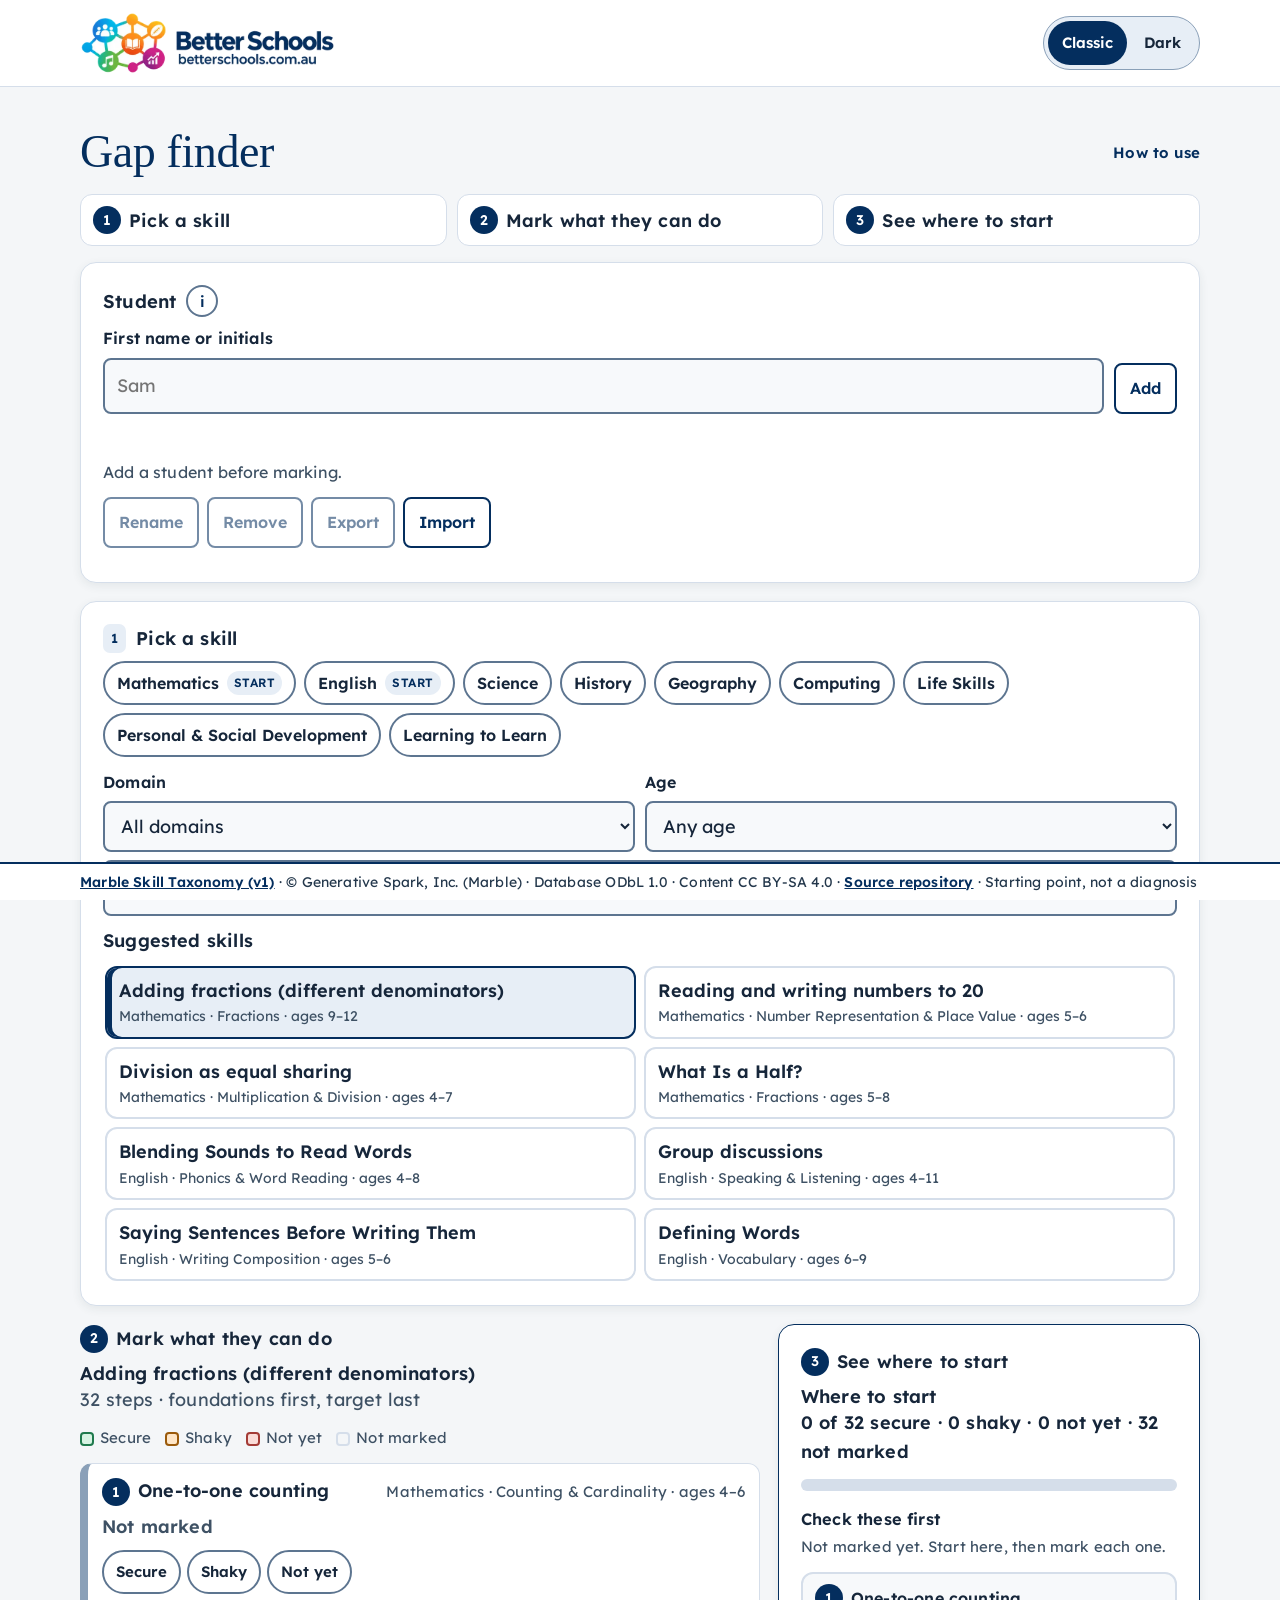
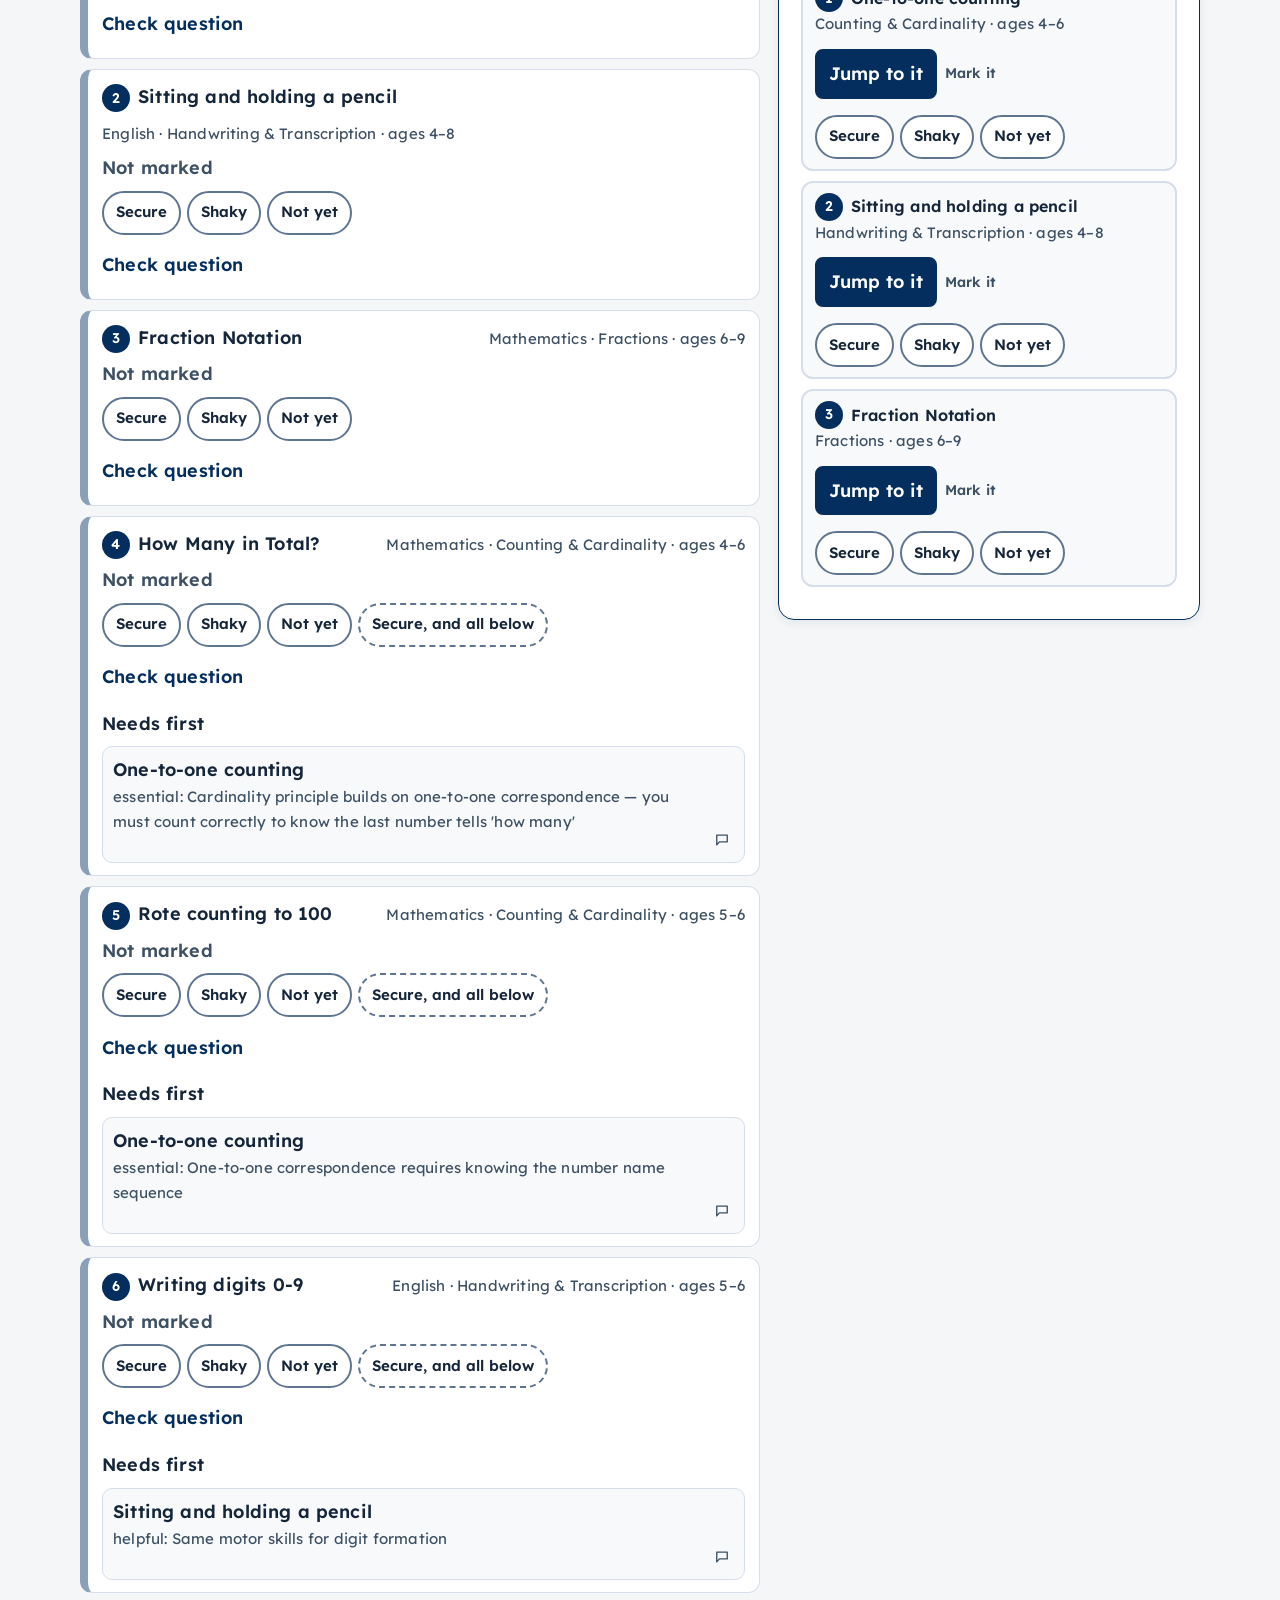
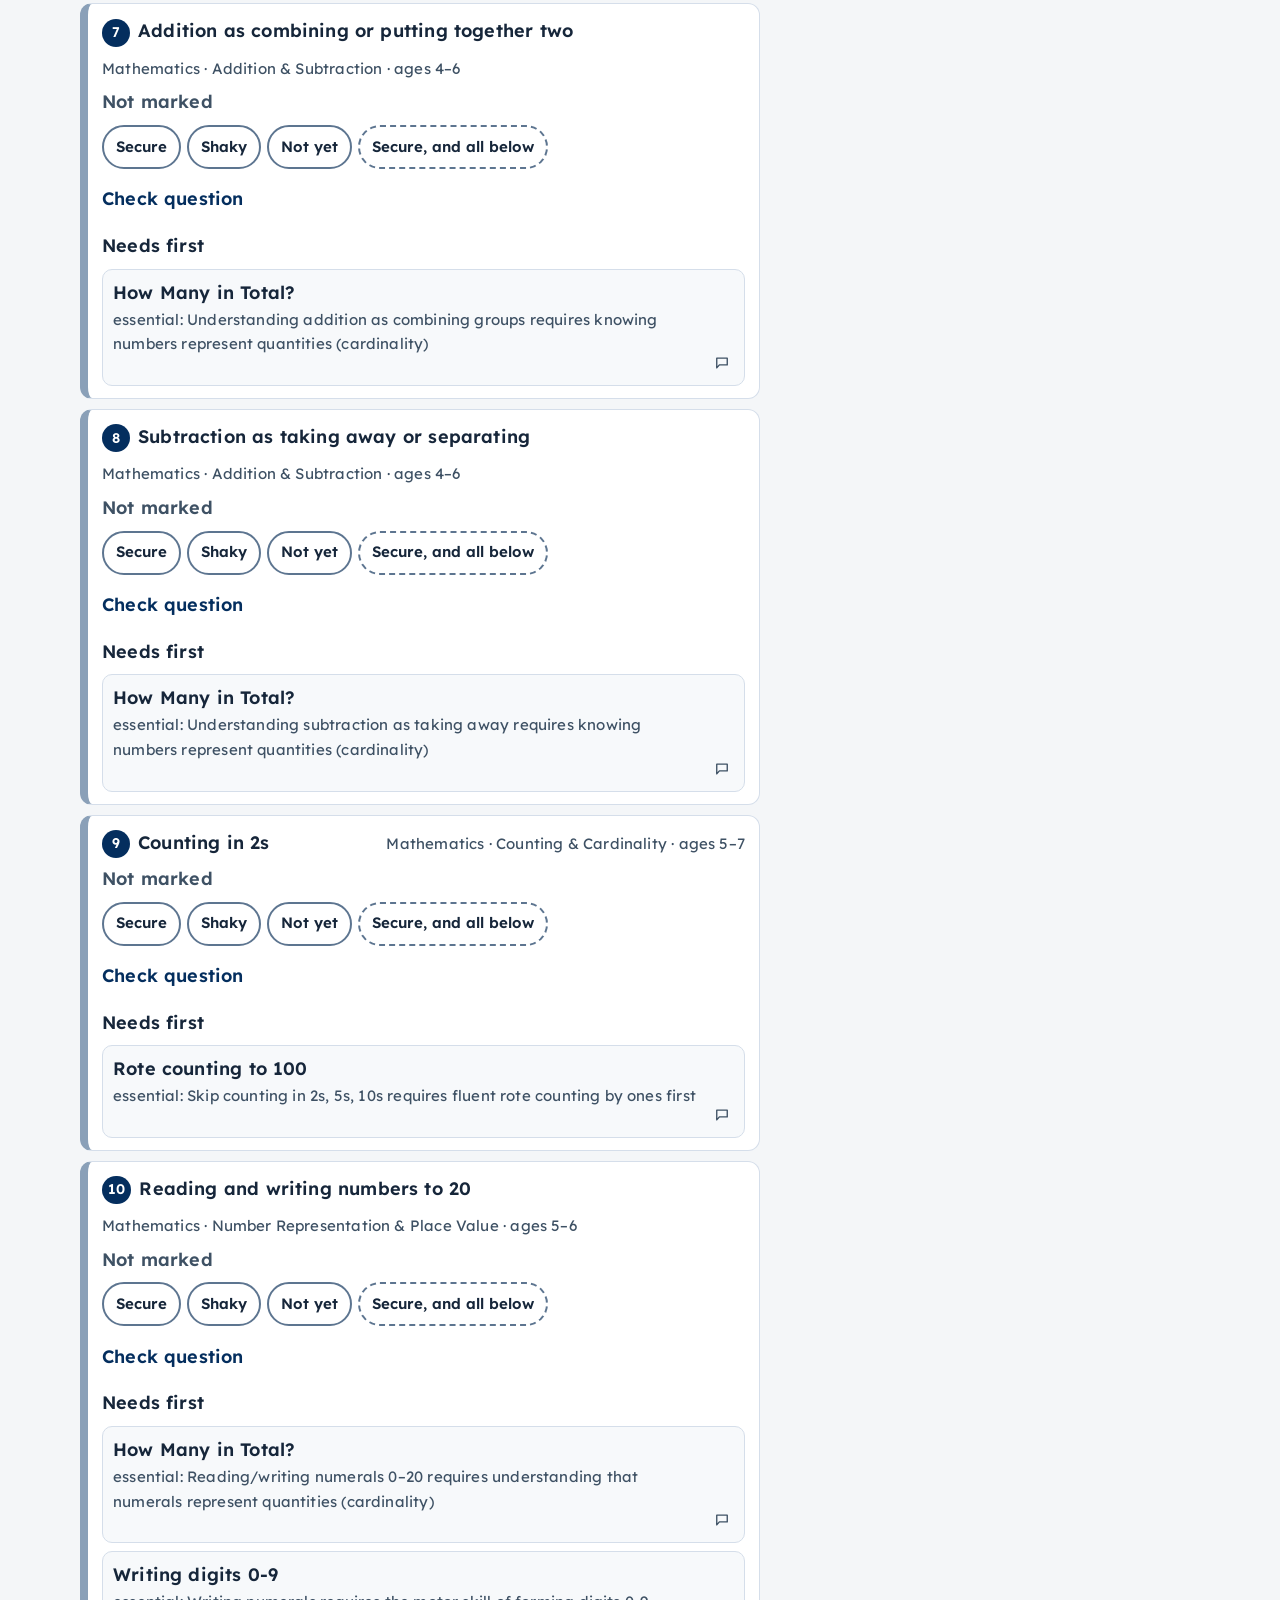
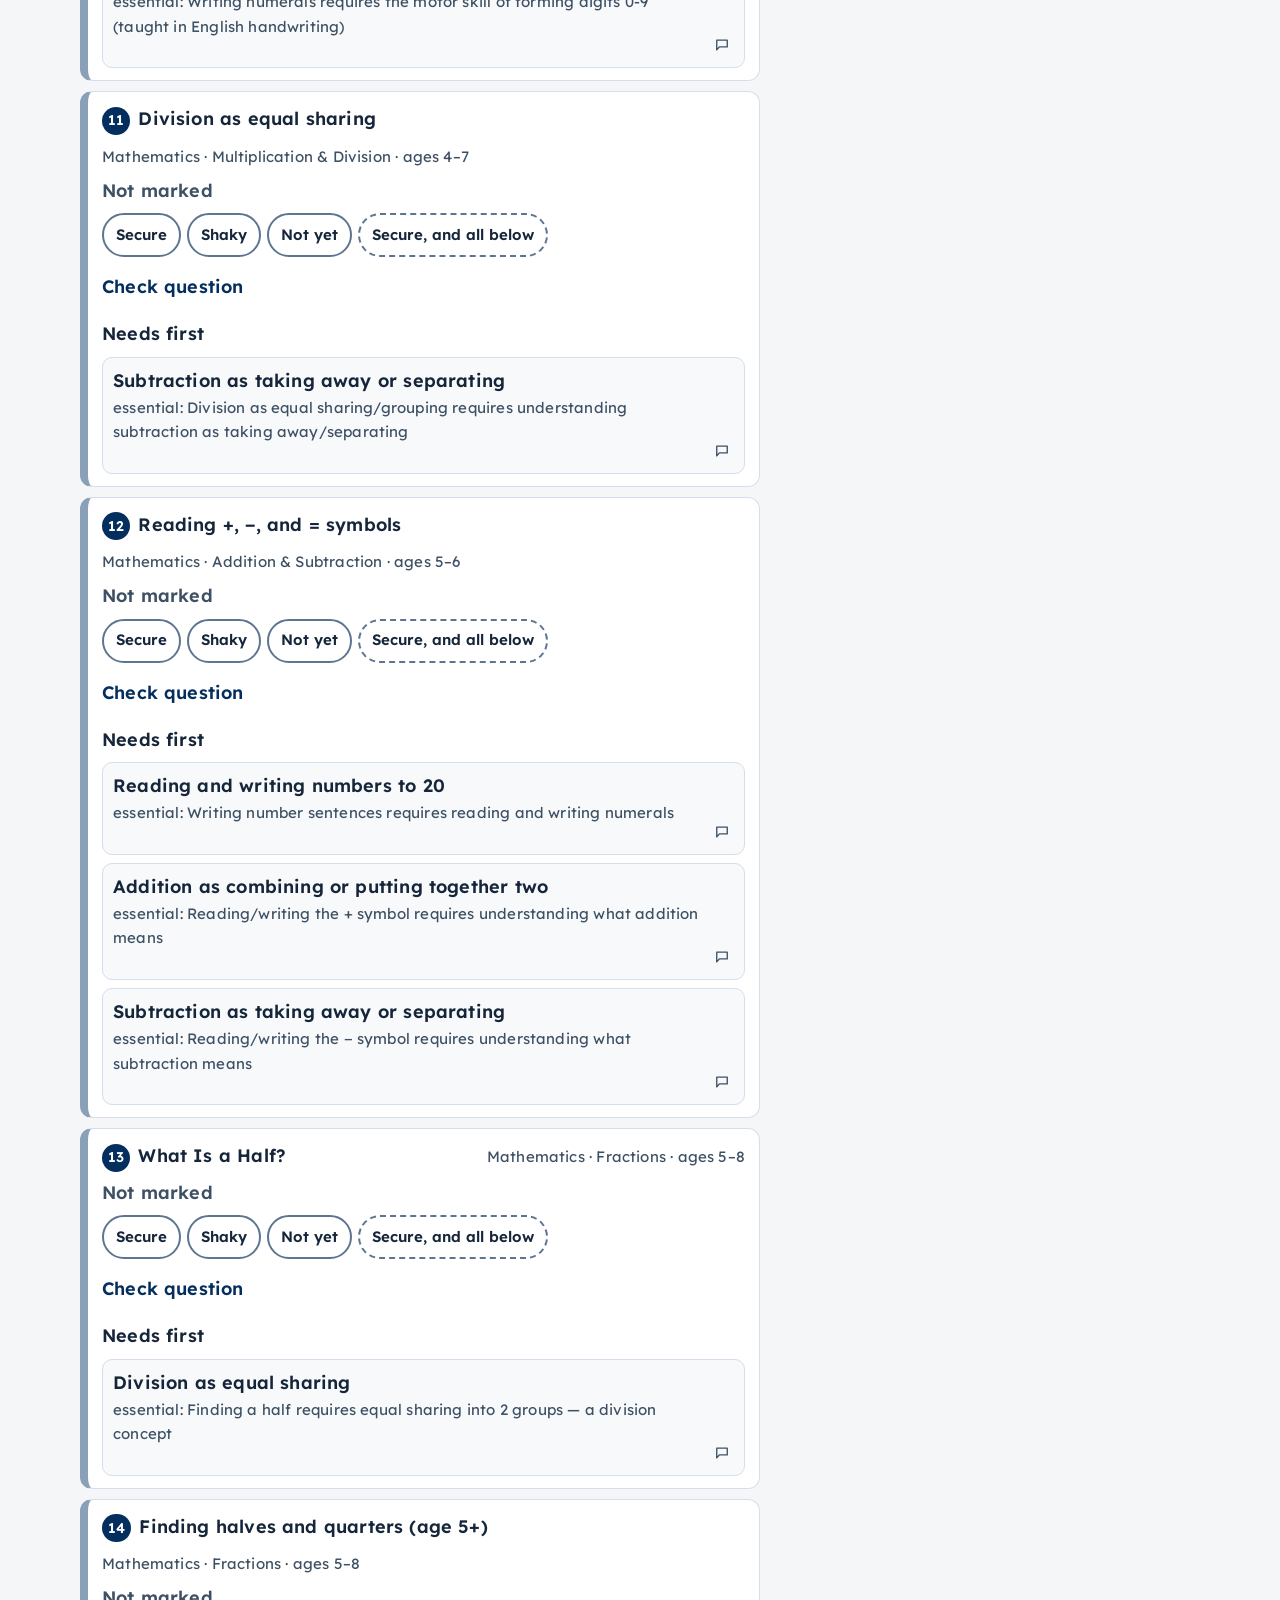
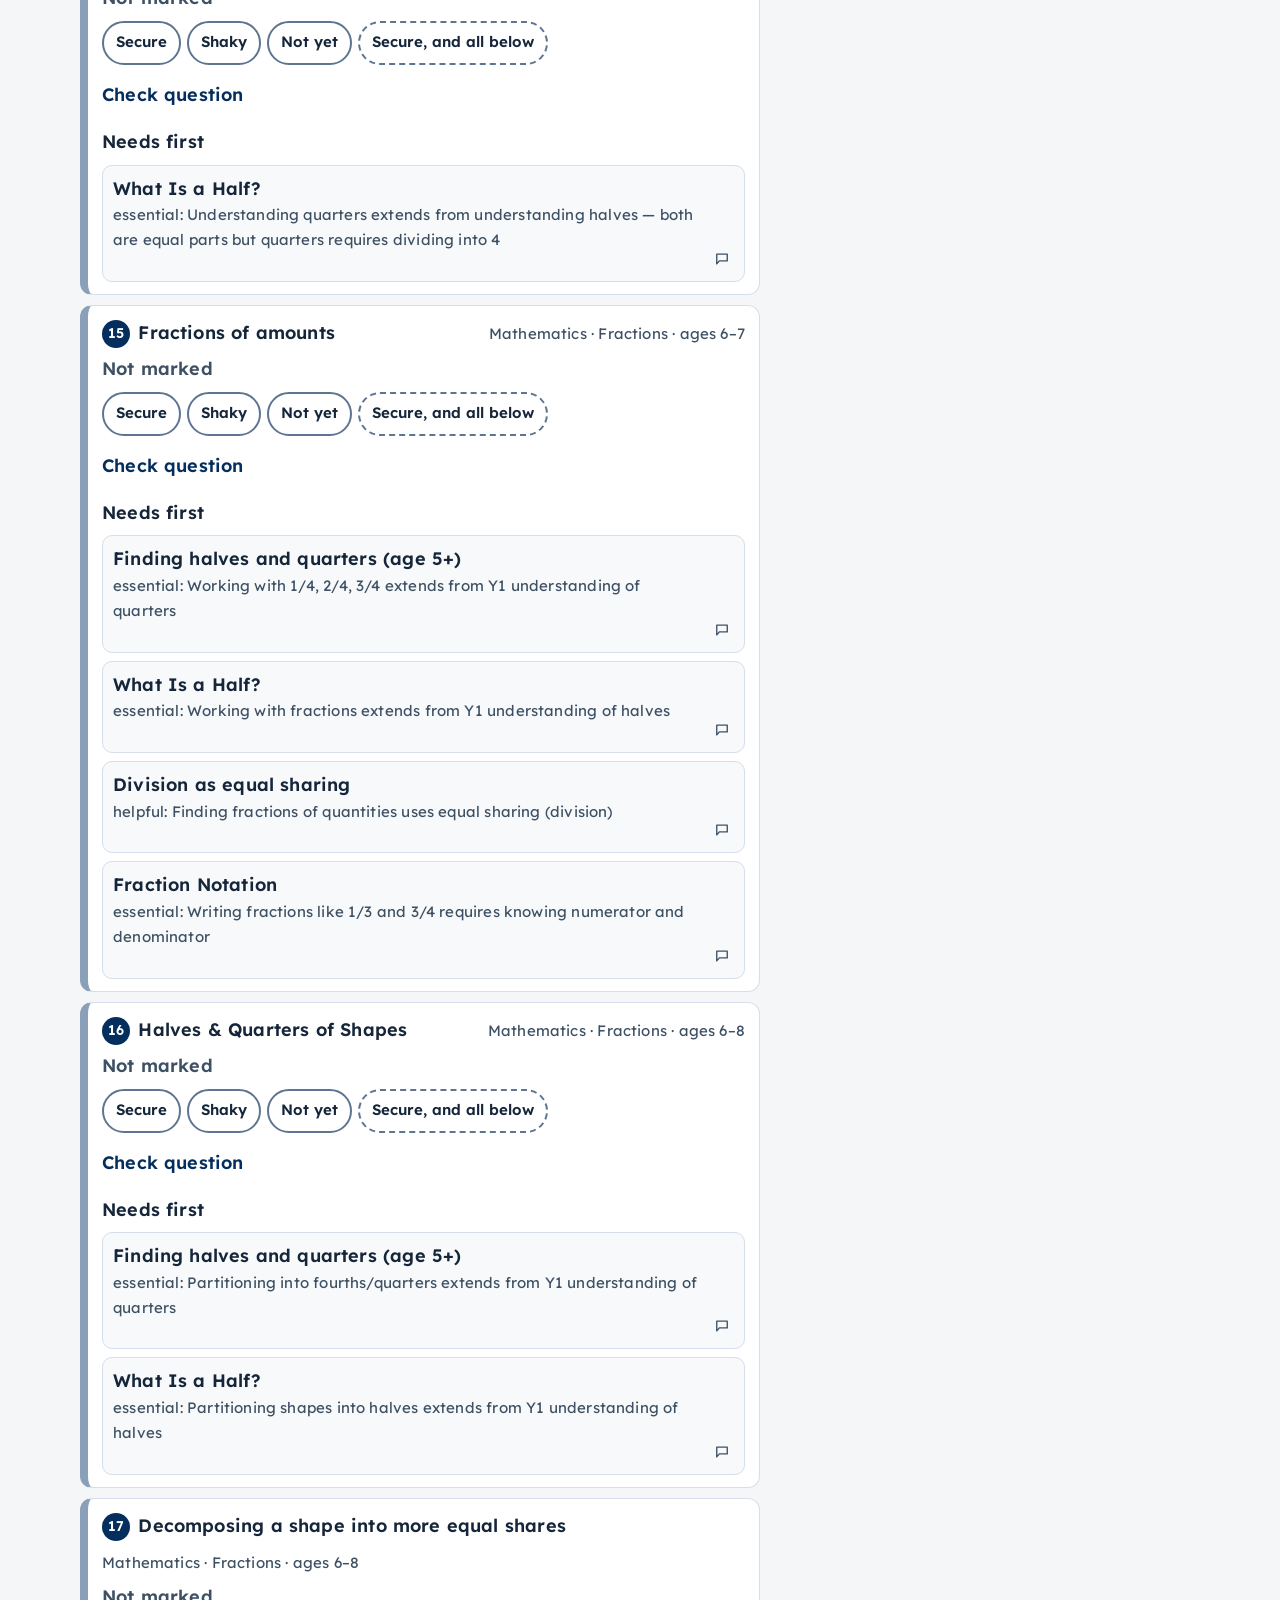
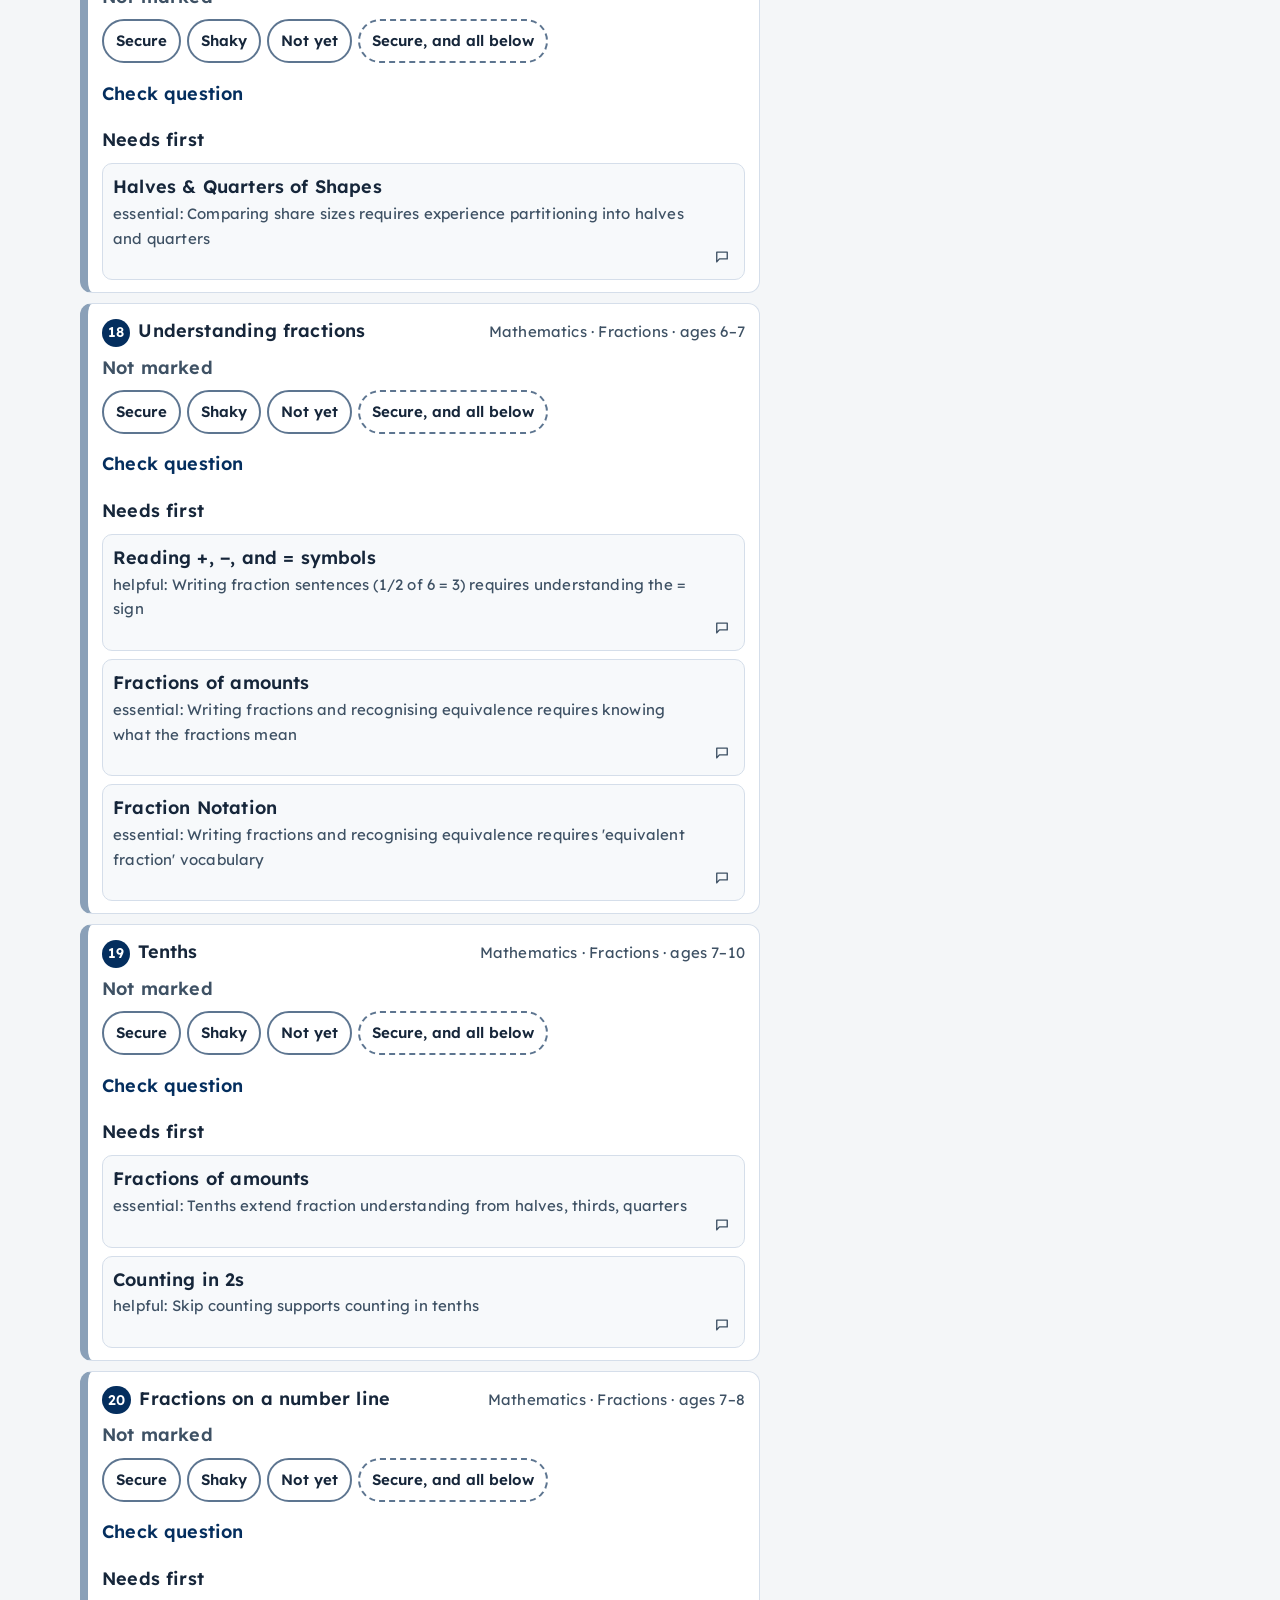
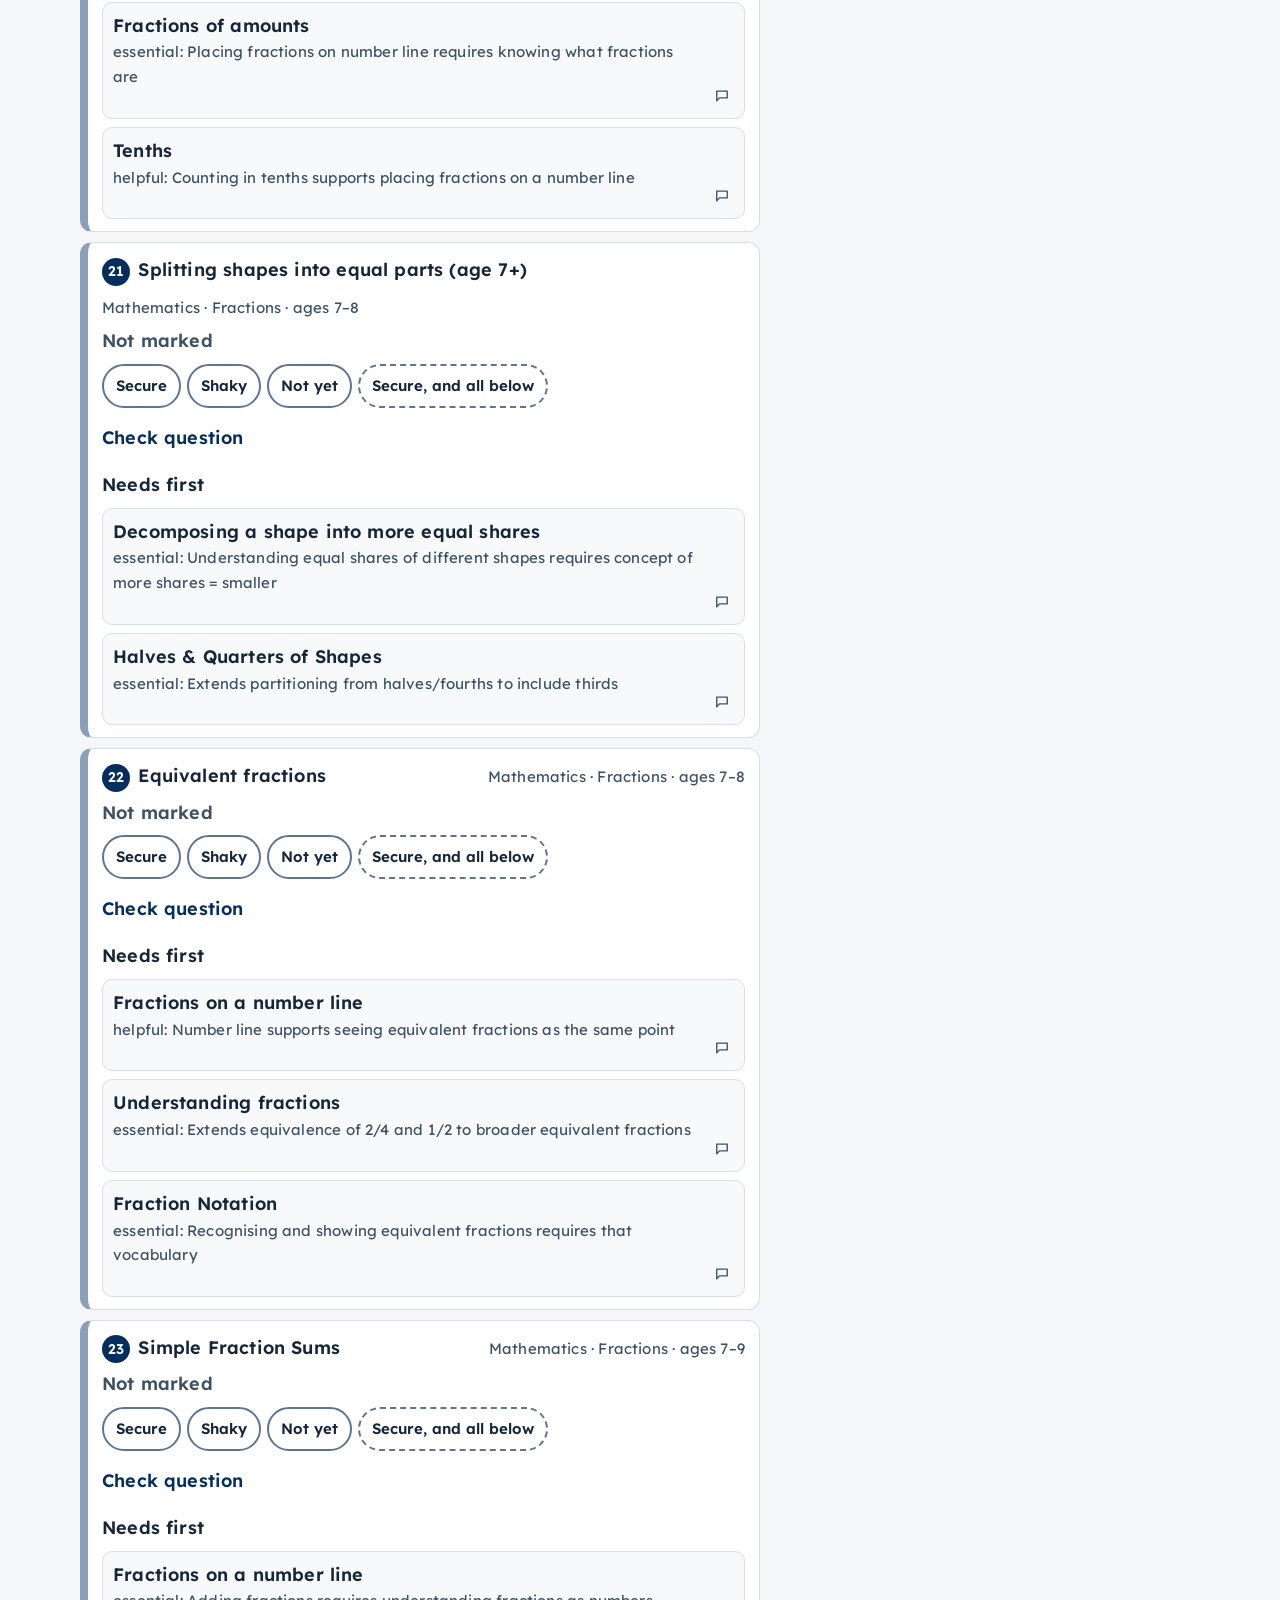
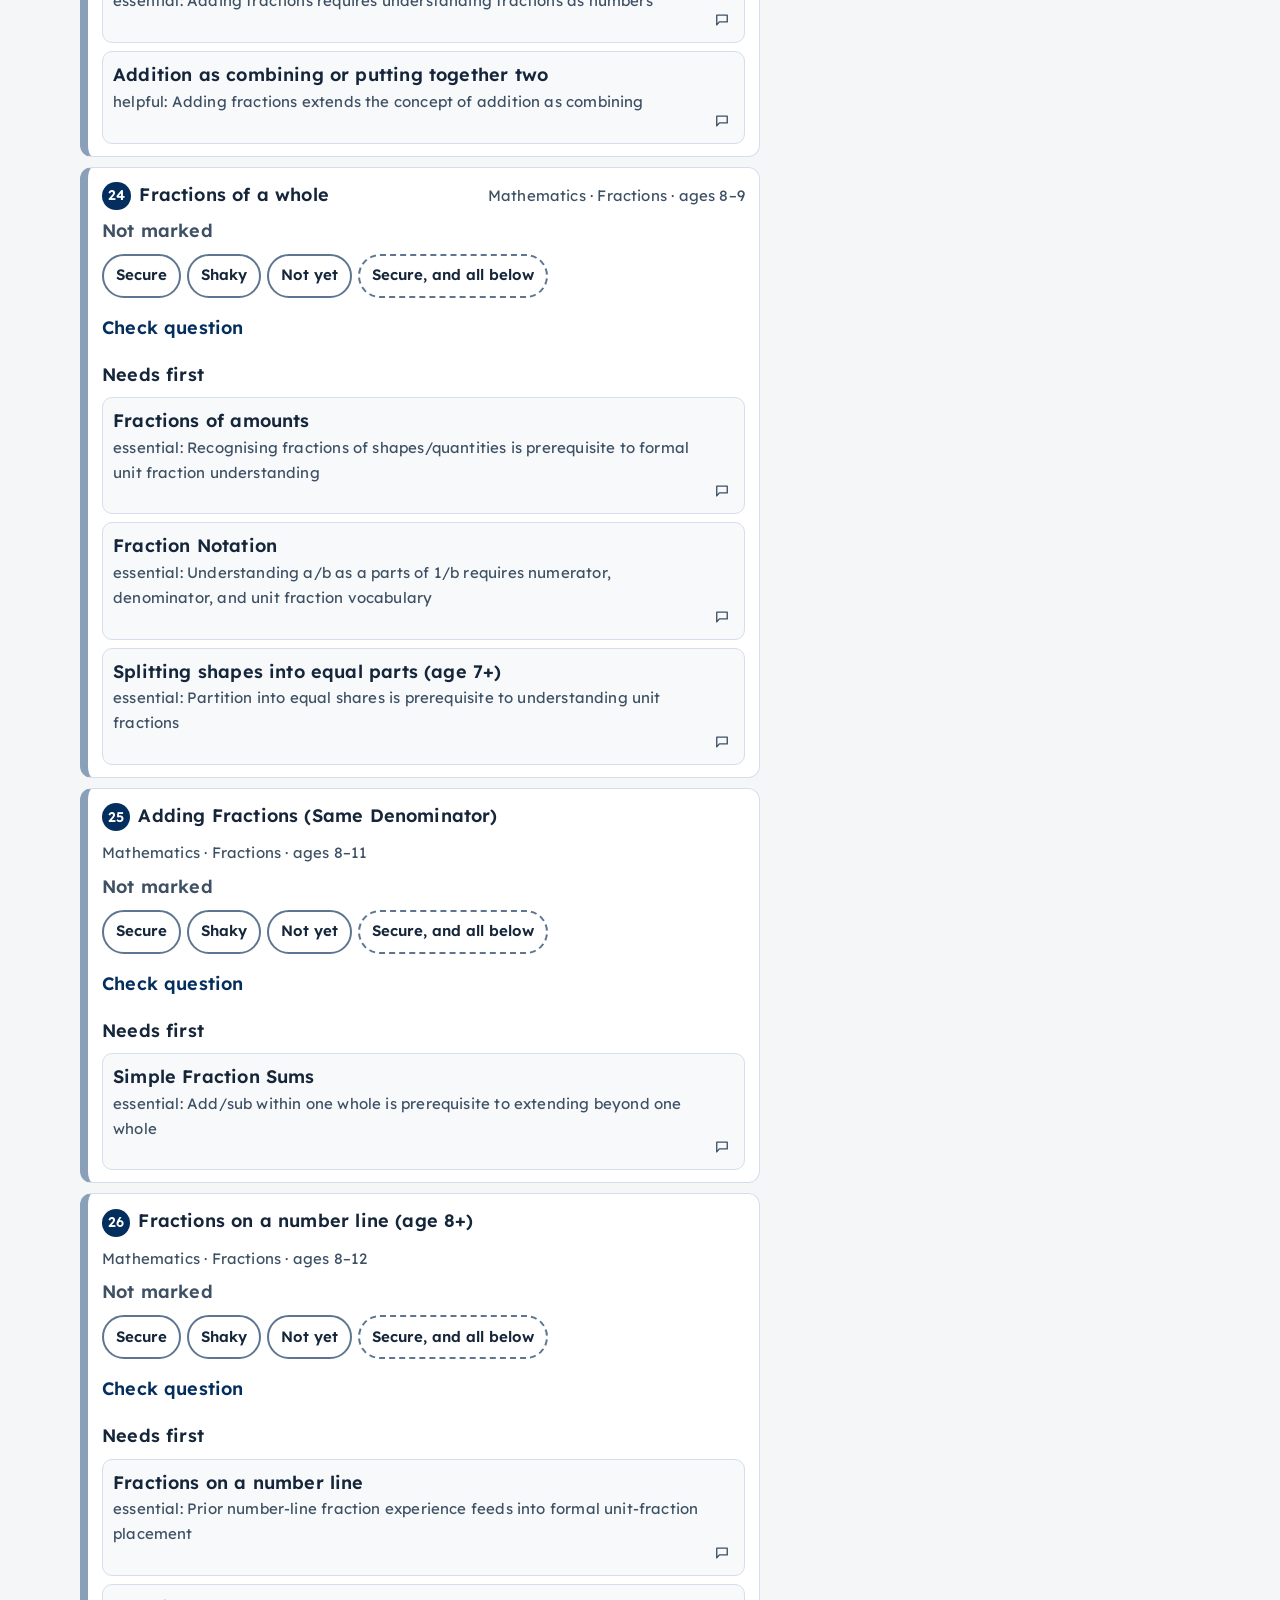
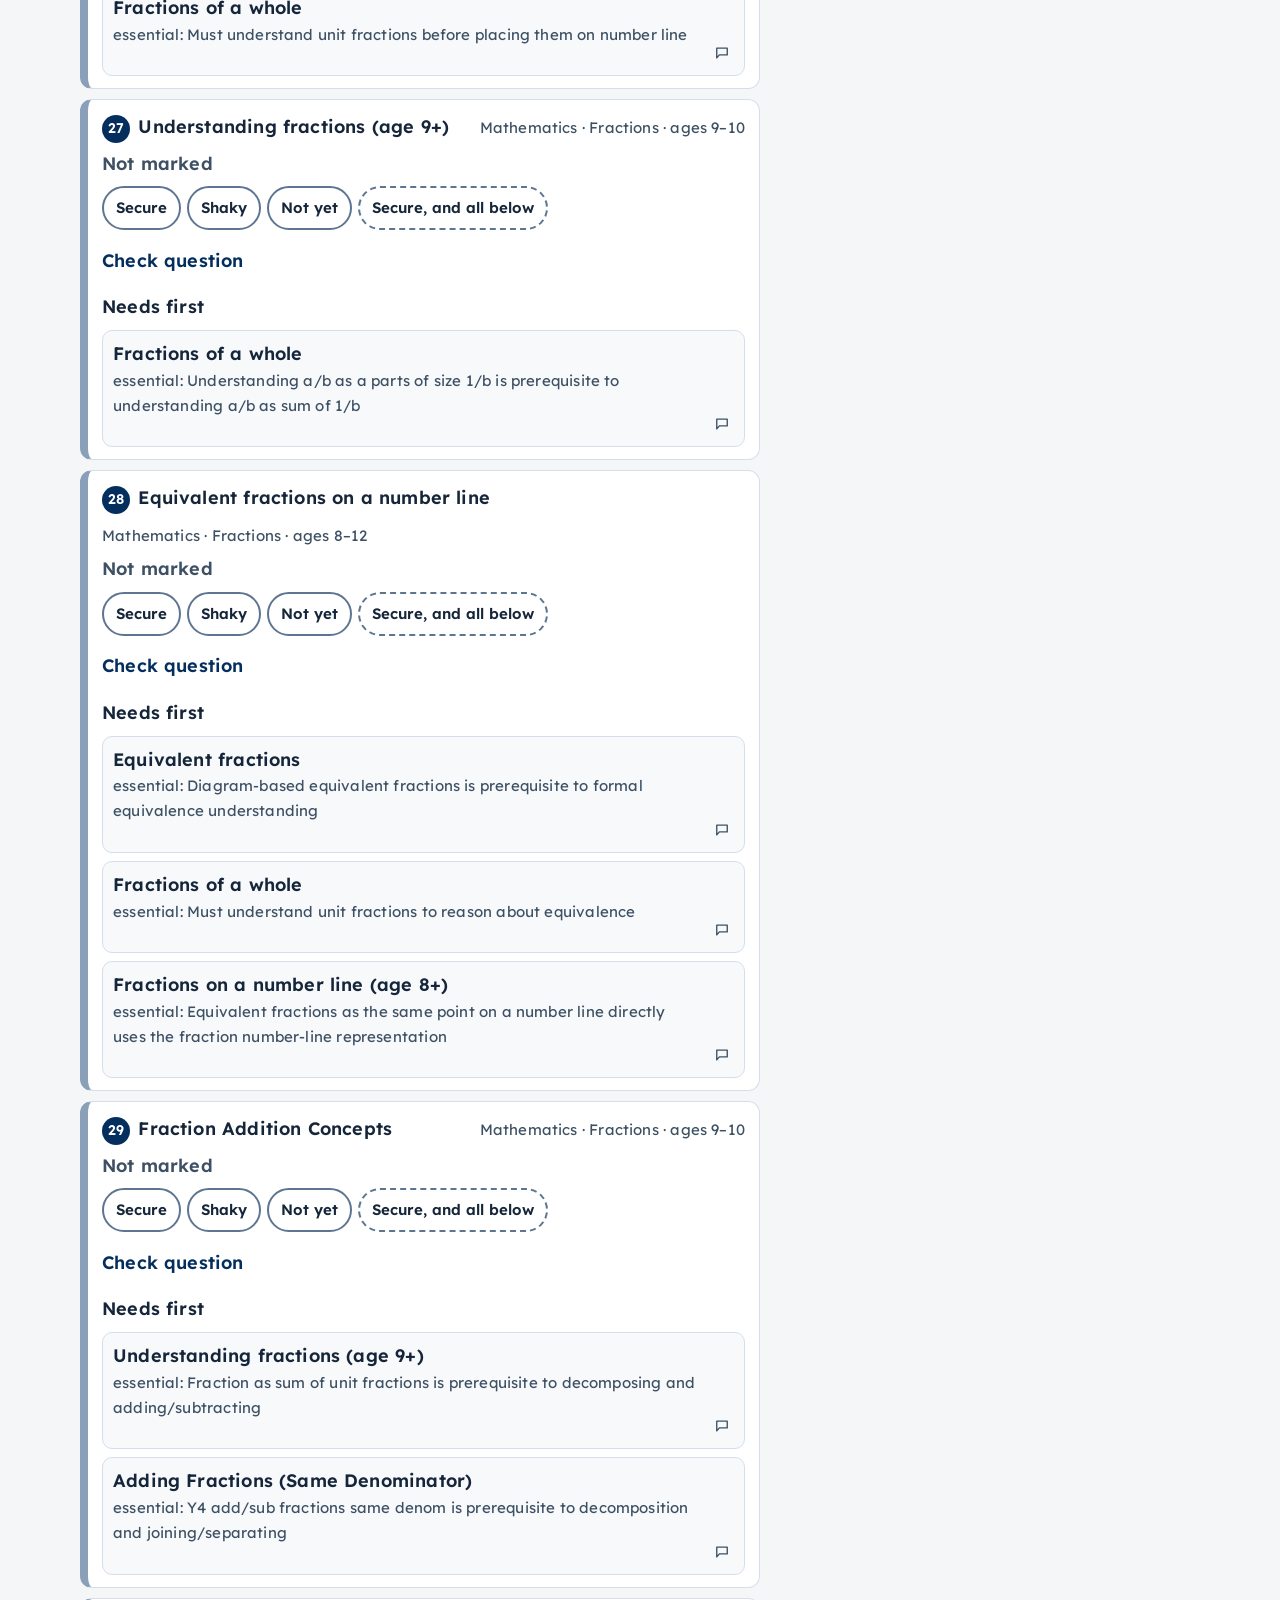
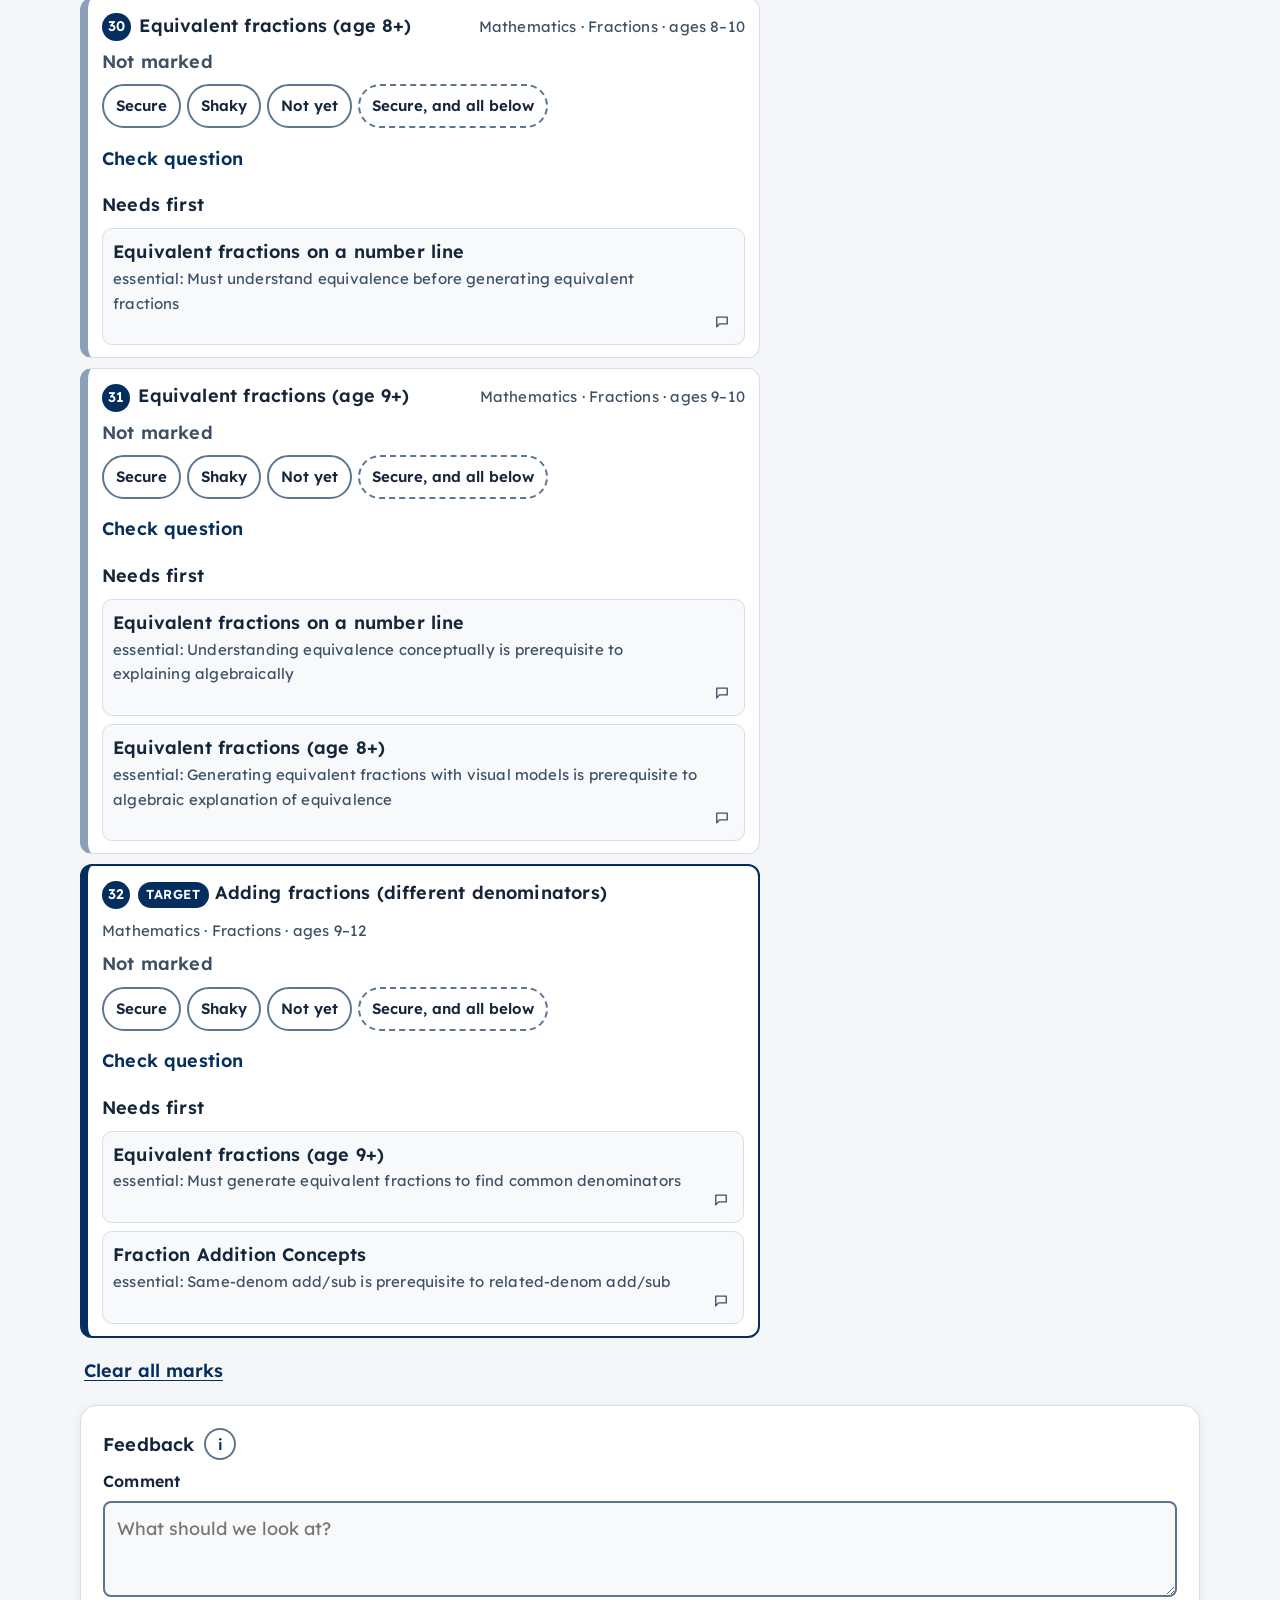
==== commit 28505948: "Number the path and use that order for both columns. Check these first followed centrality, so it co" ====
--- a/public/index.html
+++ b/public/index.html
@@ -6,8 +6,8 @@
   <meta name="robots" content="noindex">
   <meta http-equiv="Content-Security-Policy" content="default-src 'self'; script-src 'self'; style-src 'self' 'unsafe-inline'; img-src 'self'; font-src 'self'; connect-src 'self'; form-action 'self'; base-uri 'self'; object-src 'none'">
   <title>Gap finder · Better Schools</title>
-  <link rel="stylesheet" href="app.css?v=2">
-  <link rel="stylesheet" href="dark.css?v=2">
+  <link rel="stylesheet" href="app.css?v=3">
+  <link rel="stylesheet" href="dark.css?v=3">
   <link rel="preload" href="data/ma.json" as="fetch">
   <link rel="preload" href="data/en.json" as="fetch">
   <script src="theme-init.js?v=1"></script>
@@ -194,7 +194,7 @@
 <noscript><p class="notice">JavaScript is required to search skills and save marks in this browser.</p></noscript>
 <script id="catalog" type="application/json">{"v":"v1","attribution":{"title":"Marble Skill Taxonomy (v1)","copyright":"© Generative Spark, Inc. (Marble)","url":"https://withmarble.com","databaseLicence":"ODbL 1.0","contentLicence":"CC BY-SA 4.0","source":"https://github.com/withmarbleapp/os-taxonomy","standards":"Curriculum standards referenced by the taxonomy have their own upstream licences (see PROVENANCE.md in that repository).","note":"This is a starting point, not a diagnosis. Ages are approximate and the taxonomy is not written for learners with additional needs. Treat prerequisite links as a starting point and use professional judgement."},"default":"mt_-V7EnqU7gG","subjects":[{"c":"ma","n":"Mathematics","r":1,"f":"data/ma.json","a":["maths","math","numeracy"]},{"c":"en","n":"English","r":1,"f":"data/en.json","a":["literacy","reading","writing"]},{"c":"sc","n":"Science","r":0,"f":"data/sc.json","a":["science"]},{"c":"hi","n":"History","r":0,"f":"data/hi.json","a":["history"]},{"c":"ge","n":"Geography","r":0,"f":"data/ge.json","a":["geography"]},{"c":"co","n":"Computing","r":0,"f":"data/co.json","a":["computing","digital","coding"]},{"c":"ls","n":"Life Skills","r":0,"f":"data/ls.json","a":["life skills"]},{"c":"ps","n":"Personal & Social Development","r":0,"f":"data/ps.json","a":["personal","social","wellbeing"]},{"c":"ll","n":"Learning to Learn","r":0,"f":"data/ll.json","a":["learning to learn","metacognition"]}],"starters":{"ma":["mt_-V7EnqU7gG","mt_fR0UtsSREU","mt_LpSuPgL31x","mt_-hTTat0mBR"],"en":["mt__KHQttMde3","mt_wwdRhPyz6s","mt_PJyCGJz5Hv","mt_f_dMmvzxwo"],"sc":["mt_L1469gt34A","mt_e6PP4ip39V","mt_KsKLVW_ssY","mt_XirhnAB6Ye"],"hi":["mt_VXcua6-txq","mt__F_i67waLN","mt_mmudyxf7bT","mt_MlD0gwLSw9"],"ge":["mt_5zPXTvZTcX","mt_fXE9t2ETGx","mt_61Pa4Eksva","mt_w4cUnN_SsQ"],"co":["mt_AzTrT5ySCx","mt_kH1DzOPsXG","mt_5CcwPYEafI","mt_ic4dmtTZlw"],"ls":["mt_FIkqA0qhnj","mt_b0sXYFblDL","mt_F62VTeHB4-","mt_RNRymbz5SO"],"ps":["mt_kvrvpQris4","mt_9NQEiYLQA3","mt_rqLMfiw61L","mt_rpug2tkYhb"],"ll":["mt_6eTZUwKQZr","mt_95zxYqpP7m","mt_TDUpy57QVM","mt_wvcFlwOrDl"]},"topics":[["mt__p5n8z5soJ",5,"Algorithms & Programming","Step-by-Step Instructions",5,10,0.06,32],["mt_iqmt8wL26h",5,"Algorithms & Programming","Decisions and repeats in algorithms",6,8,0.0107,32],["mt_nfGAtwqSvP",5,"Algorithms & Programming","Decisions and input in programs",8,10,0.0439,35],["mt_6XbAmdmjDb",5,"Algorithms & Programming","Loops in programs",8,10,0.0429,35],["mt_sPV503BQnI",5,"Algorithms & Programming","My first visual program",8,10,0.0214,34],["mt_5UtPmgdoQ9",5,"Algorithms & Programming","Testing and debugging programs",8,10,0.0225,290],["mt_eNJ99tRb3p",5,"Algorithms & Programming","Building and testing programs",10,12,0.0932,291],["mt_YZOjP8KHsM",5,"Algorithms & Programming","Variables in programs",10,12,0.074,35],["mt_AzTrT5ySCx",5,"Artificial Intelligence","AI in Daily Life",5,8,0.045,32],["mt_jvJ35MmCvK",5,"Artificial Intelligence","Real-World Robots",5,7,0.0086,32],["mt_WRRv1ABECC",5,"Artificial Intelligence","Smart Versus Not-Smart Devices",5,8,0.0643,32],["mt_u6SYiVx7FX",5,"Artificial Intelligence","Voice Assistants and How They Work",5,8,0.045,32],["mt_EedcpioR0v",5,"Artificial Intelligence","Recommendation Systems and Filter Bubbles",6,12,0.0129,32],["mt_fT4G0QloX5",5,"Artificial Intelligence","AI in Computer Games",7,9,0.0075,32],["mt_bPFToj0OhZ",5,"Artificial Intelligence","AI Mistakes and Limitations",7,9,0.0247,32],["mt_oajUvqAiBJ",5,"Artificial Intelligence","Humans Versus Machines",7,9,0.0161,32],["mt_K6qtan847r",5,"Artificial Intelligence","Machine Learning Basics",7,9,0.0257,32],["mt_ofOGCQ7FWj",5,"Artificial Intelligence","Patterns and Classification",7,9,0.0289,32],["mt_HopZomN12L",5,"Artificial Intelligence","AI Data Collection and Privacy",8,12,0.0279,99],["mt_tzMr83pS8v",5,"Artificial Intelligence","Deepfakes and AI-Generated Content",8,12,0.0171,32],["mt_cVp_nop-5L",5,"Artificial Intelligence","AI and Fairness in Decisions",9,11,0.0171,32],["mt_ZpCcTU8j_o",5,"Artificial Intelligence","AI and the Environment",9,11,0.0922,53],["mt__AWSThGJ0d",5,"Artificial Intelligence","AI and the Future of Work",9,11,0.0161,96],["mt__BbOjiY5A5",5,"Artificial Intelligence","Bias in AI Systems",9,11,0.0161,32],["mt_1z-gJBJFlM",5,"Artificial Intelligence","Designing Fair AI Rules",9,12,0.0171,32],["mt__LiAEHt9nk",5,"Artificial Intelligence","The Future of AI",9,11,0.0954,117],["mt_kH1DzOPsXG",5,"Data Representation","Data and Information for Computers",5,10,0.0354,32],["mt_sHMpam8zcd",5,"Data Representation","All data as numbers",10,12,0.0279,33],["mt_WQiVj8gIRs",5,"Data Representation","Binary on and off",10,12,0.0697,35],["mt_QpK9BpUO__",5,"Designing Digital Solutions","How apps meet users' needs",6,8,0.0182,162],["mt_OKCmMGWczX",5,"Designing Digital Solutions","Problems digital systems solve",6,8,0.0182,162],["mt_Q57cnsiKsB",5,"Designing Digital Solutions","Checking solutions against criteria",8,10,0.0418,422],["mt_5CcwPYEafI",5,"Designing Digital Solutions","Co-creating user stories",8,10,0.0332,422],["mt_9qF97kGhvq",5,"Designing Digital Solutions","Designing a digital solution",8,10,0.0311,422],["mt_WoBE0CZWGg",5,"Designing Digital Solutions","Designing a user interface",10,12,0.0493,423],["mt_MXxVMCr7_4",5,"Designing Digital Solutions","Evaluating digital solutions",10,12,0.0525,422],["mt_9fyI5B1U_V",5,"Designing Digital Solutions","Improving digital designs",10,12,0.0932,423],["mt_EfF81YvgXV",5,"Designing Digital Solutions","User stories and design criteria",10,12,0.0279,422],["mt_XbGfVhfiUz",5,"Digital Systems","Computers in Everyday Life",5,8,0.0761,0],["mt_SZrMv3YAky",5,"Digital Systems","Hardware and software",5,6,0.0322,32],["mt_o0vTMl8vj5",5,"Digital Systems","Parts of a computer",6,8,0.0247,34],["mt_kV441n9SLg",5,"Digital Systems","Peripherals for different purposes",8,10,0.015,34],["mt_YfbfIdljWd",5,"Digital Systems","Sending data between devices",8,10,0.0279,38],["mt_Hft-0nxZvB",5,"Digital Systems","Computer networks",10,12,0.0322,38],["mt_el7qeUK-Cd",5,"Digital Systems","How the internet sends data",10,12,0.0322,38],["mt_GKL5Usnd11",5,"Digital Systems","Inside a computer",10,12,0.0171,38],["mt_mqMPlNMIEN",5,"Digital Tools & Collaboration","Sharing and working together digitally",6,8,0.0225,160],["mt_JI0Iv01hCT",5,"Digital Tools & Collaboration","Collaborating in shared documents",8,10,0.0429,418],["mt_XeT37rd69f",5,"Digital Tools & Collaboration","Saving and organising files",8,10,0.0204,162],["mt_r5rwyP8zRU",5,"Digital Tools & Collaboration","Choosing the right digital tool",10,12,0.1286,419],["mt_d6BsiDtFjP",5,"Digital Tools & Collaboration","Planning digital group projects",10,12,0.045,418],["mt_gNDkyx19tk",5,"Privacy & Security","Data that is about me",5,6,0.0161,162],["mt_ic4dmtTZlw",5,"Privacy & Security","Apps store my data online",6,8,0.0322,162],["mt_0sR1xhrn7W",5,"Privacy & Security","Logging in to my account",6,8,0.0161,160],["mt_y8-x0P5P9R",5,"Privacy & Security","Memorable, hard-to-guess passwords",8,10,0.0075,160],["mt_qOv8OP8z2G",5,"Privacy & Security","What my accounts store",8,10,0.0525,227],["mt_0XHRJ49akv",5,"Privacy & Security","My digital footprint",10,12,0.0514,227],["mt_h_XQsdIavD",5,"Privacy & Security","Privacy when collecting data",10,12,0.0611,227],["mt_pWaBywSX9V",5,"Privacy & Security","Unique passphrases",10,12,0.0289,227],["mt_scBgiMKhG_",1,"English Thinking","Reading for Meaning",5,6,0.1179,256],["mt_GugVunb2lI",1,"English Thinking","Monitoring Comprehension",6,8,0.1008,258],["mt_QB4qIGJIIj",1,"English Thinking","Author's word choices",7,9,0.0236,258],["mt_lp3qyEujIv",1,"English Thinking","Inference vs Explicit Meaning",7,9,0.0279,259],["mt_LH714Riydn",1,"English Thinking","Knowing What You Don't Know",8,10,0.03,259],["mt_U_8iVFZuHH",1,"English Thinking","Reviewing Own Writing",8,10,0.0418,259],["mt_haNr13NIuN",1,"English Thinking","Reflecting on Your Language Use",10,11,0.0482,259],["mt_N8CpN1EJrP",1,"Grammar & Punctuation","Building sentences",4,7,0.3248,0],["mt_of2GggtxFl",1,"Grammar & Punctuation","Spaces Between Words",4,6,0.0032,2],["mt_yBJyCfhtem",1,"Grammar & Punctuation","Basic Nouns & Verbs",5,7,0.0729,0],["mt_uM6q_KBWKy",1,"Grammar & Punctuation","Capitals for Names, Days and I",5,7,0.0032,2],["mt_TfOiog-ALs",1,"Grammar & Punctuation","Grammar words: letter, word, sentence",5,6,0.0289,2],["mt_YXVQaufkKO",1,"Grammar & Punctuation","Joining Words with 'And'",5,8,0.0482,2],["mt_VY3rBq8RyP",1,"Grammar & Punctuation","Prepositions",5,7,0.03,2],["mt_6lHBTwQPrS",1,"Grammar & Punctuation","Question Words",5,6,0.1758,2],["mt_18qkgxr_-T",1,"Grammar & Punctuation","Regular Plural Nouns",5,6,0.0364,2],["mt_QEr24lqzvH",1,"Grammar & Punctuation","Starting and Ending Sentences",5,8,0.089,2],["mt_mKAZTqItRG",1,"Grammar & Punctuation","Apostrophes: Contraction and Possession",6,9,0.0461,2],["mt_ntqNLHsj5n",1,"Grammar & Punctuation","Commas in lists",6,12,0.0568,2],["mt_RioBUxHz1X",1,"Grammar & Punctuation","Determiners and articles",6,8,0.0021,2],["mt_cU3LcEVkBQ",1,"Grammar & Punctuation","Expanded noun phrases",6,8,0.0429,3],["mt_u1-UfD0rTH",1,"Grammar & Punctuation","Four Types of Sentences",6,7,0.0707,2],["mt_qzwQAOfurw",1,"Grammar & Punctuation","Grammar Terms: Nouns, Verbs and Tense",6,7,0.0547,3],["mt_enj1sMcfOT",1,"Grammar & Punctuation","Past, Present and Progressive Tense",6,9,0.0675,259],["mt_sZXPK1FnRB",1,"Grammar & Punctuation","Pronouns",6,8,0.0279,2],["mt_wtbCz5hBdw",1,"Grammar & Punctuation","Simple sentences: one idea",6,7,0.0021,2],["mt_u7Jxjjatkh",1,"Grammar & Punctuation","Subject-verb agreement",6,9,0.0139,2],["mt_wq-1OJ_8s5",1,"Grammar & Punctuation","Subordinate clauses",6,11,0.0504,2],["mt_j351evNNnB",1,"Grammar & Punctuation","Adjectives vs adverbs",7,8,0.0107,3],["mt_lC0gkyimcr",1,"Grammar & Punctuation","Capital letters in titles",7,8,0.0043,2],["mt_2l06snztdP",1,"Grammar & Punctuation","Choosing A or An",7,8,0.0021,2],["mt_uorNrPTh6U",1,"Grammar & Punctuation","Expressing Time, Place and Cause",7,10,0.0279,2],["mt_B8JOz79O6t",1,"Grammar & Punctuation","Grammar Terms: Clauses and Conjunctions",7,10,0.0429,3],["mt_KIG5FQI5fC",1,"Grammar & Punctuation","Irregular past tense verbs",7,8,0.0525,259],["mt_nFBLNoChD0",1,"Grammar & Punctuation","Irregular Plural Nouns",7,11,0.0043,2],["mt_G7jhJrOD2P",1,"Grammar & Punctuation","Leaving out words readers know",7,8,0.0043,2],["mt_9yFAtUkoYr",1,"Grammar & Punctuation","Pronouns for clarity",7,9,0.0279,2],["mt_-mw3JeIjhU",1,"Grammar & Punctuation","Punctuating Direct Speech",7,12,0.0193,258],["mt_7D-vlii8F-",1,"Grammar & Punctuation","The Present Perfect Tense",7,12,0.0579,259],["mt_8bIXVKTdtK",1,"Grammar & Punctuation","Abstract nouns",8,9,0.0011,2],["mt_2NfIKEYdbm",1,"Grammar & Punctuation","Agreement in sentences",8,10,0.0064,2],["mt_X1L9DoUwjF",1,"Grammar & Punctuation","Comparatives & Superlatives",8,9,0.0107,3],["mt_39Yyr1KG7F",1,"Grammar & Punctuation","Doing, thinking and saying verbs",8,9,0.03,3],["mt_EbiGRVK8uR",1,"Grammar & Punctuation","Expanded noun phrases (age 8+)",8,11,0.0182,3],["mt_0QJoKWABdC",1,"Grammar & Punctuation","Fronted Adverbials and Commas",8,12,0.0279,2],["mt_J5cx6S_eT9",1,"Grammar & Punctuation","Grammar Terms: Pronouns and Determiners",8,9,0.0386,3],["mt_N9zffZxuu5",1,"Grammar & Punctuation","Modal Verbs and Possibility",8,10,0.0568,259],["mt_bn5ggh84qD",1,"Grammar & Punctuation","Plural vs Possessive in Nouns",8,9,0.0193,2],["mt_Of-WsrRQ8B",1,"Grammar & Punctuation","Simple Past, Present and Future",8,10,0.0579,259],["mt_ay0qkGj0jg",1,"Grammar & Punctuation","Standard English Verbs",8,9,0.0536,259],["mt_VVx0hPPSKi",1,"Grammar & Punctuation","Adjective Order in Sentences",9,11,0.0139,3],["mt_m3-eXac3aP",1,"Grammar & Punctuation","Brackets and dashes for parenthesis",9,12,0.0171,258],["mt_4-vfMgmCVB",1,"Grammar & Punctuation","Cohesion within paragraphs",9,12,0.0461,387],["mt_j2idD_jq73",1,"Grammar & Punctuation","Commas Before Joining Words",9,11,0.0096,2],["mt_VMS3kDQ8sA",1,"Grammar & Punctuation","Commas to avoid ambiguity",9,10,0.0107,2],["mt_p3tZiUaWAa",1,"Grammar & Punctuation","Converting Words into Verbs",9,11,0.0139,2],["mt_7SfQuXgNtd",1,"Grammar & Punctuation","Expanded noun phrases (age 9+)",9,10,0.0193,3],["mt_7oZ2YenzhX",1,"Grammar & Punctuation","Fixing Fragments & Run-Ons",9,10,0.0064,2],["mt_-tcJeAhK5k",1,"Grammar & Punctuation","Grammar Terms: Modal Verbs and Clauses",9,10,0.0386,3],["mt_uvILgZq9HN",1,"Grammar & Punctuation","Linking paragraphs with adverbials",9,11,0.0547,387],["mt_mkDqmejLMw",1,"Grammar & Punctuation","Progressive and Continuous Tenses",9,10,0.0557,259],["mt_T0jF7ylSvV",1,"Grammar & Punctuation","Quoted and reported speech",9,10,0.0547,259],["mt_YQ64pzcLDl",1,"Grammar & Punctuation","Relative Clauses",9,12,0.0161,2],["mt_qw6mhOl-Qy",1,"Grammar & Punctuation","Verb Prefixes and Meaning",9,10,0.0139,2],["mt_gbTyzvnWzr",1,"Grammar & Punctuation","Active and passive voice",10,12,0.0589,259],["mt_QwCjG9Pexc",1,"Grammar & Punctuation","Apostrophes for shared ownership",10,11,0.03,2],["mt_wUyAZJikAA",1,"Grammar & Punctuation","Bullet Point Punctuation",10,11,0.0043,2],["mt_mpktt3wj1M",1,"Grammar & Punctuation","Choosing Tenses for Precise Meaning",10,12,0.0579,259],["mt_uycuqPaiJ1",1,"Grammar & Punctuation","Colons and Semicolons in Lists",10,11,0.0054,2],["mt_0wUwxyBs5y",1,"Grammar & Punctuation","Commas After Introductory Elements",10,12,0.0118,2],["mt_AfIzLRvMgW",1,"Grammar & Punctuation","Commas with yes, no, and names",10,11,0.0161,258],["mt_LN_g2b3d34",1,"Grammar & Punctuation","Conjunctions, Prepositions and Interjections",10,11,0.0086,2],["mt_npRaYRhU2V",1,"Grammar & Punctuation","Consistent verb tense",10,11,0.0579,259],["mt_S7CnyZCnxg",1,"Grammar & Punctuation","Correlative Conjunctions",10,11,0.0064,2],["mt_hzkNpp2PdV",1,"Grammar & Punctuation","Grammar Terms: Voice and Punctuation",10,11,0.0622,259],["mt_QpmVikVaqY",1,"Grammar & Punctuation","Hyphens in Prefixed Words",10,11,0.0171,3],["mt_hjtbA3g-Nn",1,"Grammar & Punctuation","Paragraph Cohesion",10,12,0.0547,387],["mt_xYjD_kA70s",1,"Grammar & Punctuation","Punctuating Clauses",10,11,0.0096,2],["mt_Q2Eud_PPz6",1,"Grammar & Punctuation","Punctuating Titles of Works",10,11,0.015,258],["mt_k7VtbWdfDO",1,"Grammar & Punctuation","The subjunctive mood",10,12,0.0086,2],["mt_ZO2iP89cld",1,"Grammar & Punctuation","Varying Sentence Structure",10,12,0.0107,2],["mt_lsO9O-_eZH",1,"Grammar & Punctuation","Advanced Punctuation for Clarity",11,14,0.0225,258],["mt_N5tiL3uIeq",1,"Grammar & Punctuation","Grammar for Effect",11,14,0.0729,259],["mt_HCweOHWSiu",1,"Grammar & Punctuation","Literary and Language Terminology",11,14,0.0686,259],["mt_IdFxLz-UW9",1,"Grammar & Punctuation","Phrases & Clauses",11,13,0.0236,3],["mt_S2fP8rUwrl",1,"Grammar & Punctuation","Standard English",11,13,0.0139,258],["mt_T9IXrlxfx2",1,"Grammar & Punctuation","Types of Sentences",11,14,0.0214,3],["mt_N5tciHU8cE",1,"Grammar & Punctuation","Verb Voice and Mood",12,14,0.0589,259],["mt_WBfj79OqXz",1,"Handwriting & Transcription","Sitting and holding a pencil",4,8,0.6452,0],["mt_H7DquwQi_F",1,"Handwriting & Transcription","Forming Capital Letters",5,8,0.0589,2],["mt_DMvKfP4uGC",1,"Handwriting & Transcription","Letter Formation Families",5,8,0.0032,2],["mt_oAK9GXSfqV",1,"Handwriting & Transcription","Writing digits 0-9",5,6,0.5477,2],["mt_02DH7sGXCi",1,"Handwriting & Transcription","Joining Letters",6,10,0.0579,2],["mt_So_5wBv8fI",1,"Handwriting & Transcription","Writing neatly at speed",7,8,0.0043,2],["mt_VRZawp3oFZ",1,"Handwriting & Transcription","Fast, legible joined writing",9,10,0.0054,2],["mt__KHQttMde3",1,"Phonics & Word Reading","Blending Sounds to Read Words",4,8,0.2197,2],["mt_9-OHslmt1g",1,"Phonics & Word Reading","Consonant Digraphs",4,7,0.1844,2],["mt_frDIaXzWbx",1,"Phonics & Word Reading","Knowing all letters",4,6,0.2562,2],["mt_PvU3eoikev",1,"Phonics & Word Reading","Onsets & Rimes",4,8,0.2465,2],["mt_4GiE83rJF_",1,"Phonics & Word Reading","Rhyming words",4,8,0.2465,0],["mt_F978c32kDr",1,"Phonics & Word Reading","Single Letter Sounds",4,7,0.2487,2],["mt_1KCwbGvm1F",1,"Phonics & Word Reading","Understanding print",4,6,0.3355,0],["mt_BtMbZibZUj",1,"Phonics & Word Reading","Vowel Digraphs",4,11,0.1833,2],["mt_70Ys4i1AB1",1,"Phonics & Word Reading","Compound Words",5,8,0.0096,2],["mt_xvKvxDXdJj",1,"Phonics & Word Reading","Counting words in spoken sentences",5,6,0.0043,2],["mt_fMd7v87IiI",1,"Phonics & Word Reading","Diphthongs and complex vowels",5,8,0.0043,2],["mt_a6m7PqTuJN",1,"Phonics & Word Reading","R-Controlled Vowel Sounds",5,8,0.0032,2],["mt_t1JXeNgKcu",1,"Phonics & Word Reading","Reading Contractions",5,6,0.0407,2],["mt_ZhvwM6LMBL",1,"Phonics & Word Reading","Reading fluently",5,8,0.1661,2],["mt_YKkCM63fSC",1,"Phonics & Word Reading","Reading High-Frequency Words by Sight",5,10,0.1726,2],["mt__CMXZiPfTV",1,"Phonics & Word Reading","Reading Inflectional Endings",5,7,0.0086,2],["mt_C7abt7pRr6",1,"Phonics & Word Reading","Split Digraphs and Magic E",5,7,0.0043,2],["mt_j89i4u2fKr",1,"Phonics & Word Reading","Spotting and making alliteration",5,6,0.0279,2],["mt_UvNrOXny1i",1,"Phonics & Word Reading","Syllables",5,6,0.2476,0],["mt_roAgL1rQRF",1,"Phonics & Word Reading","Trigraphs",5,8,0.0054,2],["mt_oVnNR1lVv6",1,"Phonics & Word Reading","Adding, deleting and swapping sounds",6,7,0.0118,2],["mt_OgJPbGkrYk",1,"Phonics & Word Reading","Alternative Spellings for Known Sounds",6,12,0.1854,2],["mt_-nj-DnW4uU",1,"Phonics & Word Reading","Reading and spelling consonant blends",6,7,0.0139,2],["mt_V-ldQp56bF",1,"Phonics & Word Reading","Reading with Expression and Accuracy",6,10,0.1618,2],["mt_7DEMuNxUTh",1,"Phonics & Word Reading","Segmenting consonant clusters",6,7,0.0139,2],["mt_kVzAFMuFc4",1,"Phonics & Word Reading","Syllables (age 6+)",6,10,0.0107,2],["mt_14OR-MhGJ9",1,"Phonics & Word Reading","Decoding unfamiliar words",7,9,0.0086,2],["mt_HrgDjxcWvf",1,"Phonics & Word Reading","Prefixes and suffixes",7,11,0.0086,2],["mt_v9qTyarbgE",1,"Phonics & Word Reading","Sound games with clusters",7,8,0.0129,2],["mt_dgheXIYAD-",1,"Phonics & Word Reading","Three-letter consonant clusters",7,8,0.015,2],["mt_8-POYyg7GJ",1,"Reading Comprehension","Predicting what happens next",4,10,0.0482,2],["mt_XeMZdf2Y9W",1,"Reading Comprehension","Book Features and Author's Reasons",5,8,0.1243,2],["mt_sSQlLOnAow",1,"Reading Comprehension","Characters, settings, and events",5,9,0.2165,2],["mt_GLY3R3YSlf",1,"Reading Comprehension","Comparing Characters Across Stories",5,10,0.0397,386],["mt_5n-O41lUgn",1,"Reading Comprehension","Connecting reading to experience",5,11,0.0311,258],["mt_gZIo5oiBMt",1,"Reading Comprehension","Different Types of Texts",5,8,0.0439,2],["mt_thsY1ZesaU",1,"Reading Comprehension","Discussing Texts as a Group",5,10,0.0322,2],["mt_mLPEMpYb_R",1,"Reading Comprehension","Listening to Texts Read Aloud",5,10,0.3569,0],["mt_aFvsj35QzC",1,"Reading Comprehension","Main Topic of Informational Texts",5,7,0.1565,2],["mt_OlhMP7ShFT",1,"Reading Comprehension","Pictures and Text Working Together",5,10,0.0279,2],["mt_qUKddG0UYv",1,"Reading Comprehension","Pictures in different books",5,7,0.0214,2],["mt_GbisjfWodT",1,"Reading Comprehension","Picturing and summing up stories",5,6,0.0075,2],["mt_E5KC4AnRLW",1,"Reading Comprehension","Reading between the lines",5,10,0.149,2],["mt_pxIoWWZy8L",1,"Reading Comprehension","Reading on a screen",5,6,0.0289,2],["mt_zlSoIKPyId",1,"Reading Comprehension","Retelling Stories with Structure",5,8,0.1083,2],["mt_OTFABm2xdf",1,"Reading Comprehension","Rhythm in rhymes and songs",5,6,0.0268,2],["mt_rQ2YJJi4uh",1,"Reading Comprehension","Self-Correcting While Reading",5,12,0.1018,258],["mt__sYpBrdzcp",1,"Reading Comprehension","Sharing ideas about Australian stories",5,6,0.0268,258],["mt_sQYvGbYD1I",1,"Reading Comprehension","Texts are everywhere",5,6,0.0107,2],["mt_HF1t82HCJu",1,"Reading Comprehension","What is this text for?",5,6,0.0107,2],["mt_Pp_pizml7n",1,"Reading Comprehension","Australian stories: words and pictures",6,7,0.0193,258],["mt_xjl6AEhnjk",1,"Reading Comprehension","Characters' Viewpoints and Responses",6,8,0.0429,386],["mt_fL1Xz8ostr",1,"Reading Comprehension","Expressive and Sensory Language",6,9,0.0632,3],["mt_q2jwCeUZ9s",1,"Reading Comprehension","How recounts and reports work",6,7,0.0375,258],["mt_QCWWmDMYZR",1,"Reading Comprehension","Main Topic & Key Details",6,10,0.0236,2],["mt_RNYNrRMqKL",1,"Reading Comprehension","Making pictures in your head",6,8,0.0086,2],["mt_YrDlg_J4kQ",1,"Reading Comprehension","Menus and links on websites",6,8,0.0171,2],["mt_w5sIW_-T_J",1,"Reading Comprehension","Navigating digital texts",6,7,0.0322,2],["mt_ZhUuT__i2H",1,"Reading Comprehension","Non-Fiction Text Features",6,12,0.105,2],["mt_nePS3LNvBy",1,"Reading Comprehension","Stories, facts and persuading",6,7,0.0225,258],["mt_VEwM7ClYYE",1,"Reading Comprehension","Story Sequence and Central Message",6,8,0.1093,2],["mt_TffvIu6VgG",1,"Reading Comprehension","What holds a poem together",6,7,0.0322,259],["mt_gR5_n99Ntt",1,"Reading Comprehension","Forms of Poetry and Performance",7,12,0.045,259],["mt_qdd0t4Sj6A",1,"Reading Comprehension","How characters and places connect",7,8,0.0193,258],["mt_yIk_4o0MOa",1,"Reading Comprehension","How texts in subjects differ",7,9,0.045,259],["mt_ukLvUD8DFA",1,"Reading Comprehension","Inferring Characters' Feelings and Motives",7,11,0.074,259],["mt_sMAcZW6vWM",1,"Reading Comprehension","Main Ideas & Note-Taking",7,10,0.0772,258],["mt_JcLwbDGGvJ",1,"Reading Comprehension","Same topic, different texts",7,8,0.0193,258],["mt_v33BwiyRnd",1,"Reading Comprehension","Story Lessons and Morals",7,8,0.0354,2],["mt_aVZJhPbc_1",1,"Reading Comprehension","Text Features & Presentation",7,12,0.0407,3],["mt_yHQacItlhf",1,"Reading Comprehension","Themes and messages",7,10,0.0375,2],["mt_JWjSZNk1Qy",1,"Reading Comprehension","Who is this text for?",7,8,0.0214,258],["mt_OltpfaX7l6",1,"Reading Comprehension","Why the author wrote it",7,11,0.0397,2],["mt_vPmPulZtJG",1,"Reading Comprehension","Words that show characters",7,8,0.0257,387],["mt_KmPZ5diLEP",1,"Reading Comprehension","Character Traits and Motivation",8,12,0.0557,387],["mt_VJEQ32O0Ae",1,"Reading Comprehension","Clues to audience and purpose",8,9,0.0204,258],["mt_8FwtdJzeDh",1,"Reading Comprehension","Combining information from texts",8,12,0.0171,3],["mt_w4wKFP3jud",1,"Reading Comprehension","Connecting Ideas in Texts",8,10,0.0247,3],["mt_Eehl12cSnN",1,"Reading Comprehension","In-Depth Character and Setting Analysis",8,10,0.0525,387],["mt_KbCCmLmxYN",1,"Reading Comprehension","Interpreting visual information in texts",8,12,0.0204,3],["mt__PcuXj7_I1",1,"Reading Comprehension","Layout and navigation words online",8,9,0.0247,3],["mt_H0ajATAlus",1,"Reading Comprehension","Morals in Fables, Folktales and Myths",8,11,0.0247,2],["mt_ty63-JSHTC",1,"Reading Comprehension","Rhythm and sound words",8,9,0.0439,259],["mt_M-S5oQhxYa",1,"Reading Comprehension","Same purpose, different audience",8,9,0.0204,258],["mt_UcmVDMgFGX",1,"Reading Comprehension","Stories from other places, times",8,9,0.0386,258],["mt_ujwtRoYJ34",1,"Reading Comprehension","Structural terminology",8,11,0.0225,3],["mt_oVwNnjYPUY",1,"Reading Comprehension","Structure of information texts",8,12,0.03,3],["mt_tX0R4-4WXy",1,"Reading Comprehension","Themes Across Cultures and Traditions",8,12,0.0289,2],["mt_vC-_ESyMut",1,"Reading Comprehension","Understanding and judging films",8,9,0.0364,259],["mt_ZanQuV90qi",1,"Reading Comprehension","Cultural Allusions and Word Meaning",9,10,0.0086,3],["mt_nKS_vCYrg3",1,"Reading Comprehension","Explaining Events & Ideas",9,10,0.015,3],["mt_V6456X6pJE",1,"Reading Comprehension","Fact vs opinion",9,12,0.0129,2],["mt_A0htaNaK7b",1,"Reading Comprehension","Finding Theme and Summarising",9,11,0.0354,258],["mt_j32D5DZX7x",1,"Reading Comprehension","Firsthand and Secondhand Accounts",9,12,0.0193,2],["mt__CFtXgDaEL",1,"Reading Comprehension","Headlines, menus and links online",9,10,0.0247,3],["mt_k-V37x3zsF",1,"Reading Comprehension","How authors support their points",9,12,0.0043,2],["mt_oX753JF2Ub",1,"Reading Comprehension","How images are framed",9,10,0.0236,3],["mt_furAIwoO9t",1,"Reading Comprehension","How Language Choices Affect the Reader",9,12,0.0193,3],["mt_PetJM-AYz9",1,"Reading Comprehension","How Parts Build a Whole Text",9,11,0.015,3],["mt_IX37F4rNed",1,"Reading Comprehension","Justifying Views About Texts",9,12,0.1404,259],["mt_5FREdVoS8s",1,"Reading Comprehension","Multiple Accounts of Events",9,12,0.0075,2],["mt_E_OryWIYkn",1,"Reading Comprehension","Narrator's Point of View",9,11,0.0536,387],["mt_fruAJ2RaRT",1,"Reading Comprehension","Old and new texts compared",9,10,0.0257,258],["mt_4IxR66uGLc",1,"Reading Comprehension","Poems, Drama & Prose",9,12,0.0461,259],["mt_hvmqr1qcTU",1,"Reading Comprehension","Puns and playing with words",9,10,0.045,259],["mt_0MfpLj0Uhb",1,"Reading Comprehension","Recommending Books",9,12,0.0536,259],["mt_BGMS9We5w9",1,"Reading Comprehension","Similar storylines across cultures",9,10,0.0386,258],["mt_5zTlbDWkDI",1,"Reading Comprehension","Stages of texts across subjects",9,10,0.0589,259],["mt_t06dHX2ZYw",1,"Reading Comprehension","Text & Media Connections",9,11,0.0021,2],["mt_2jksKpNzeF",1,"Reading Comprehension","Visualising to understand and judge",9,10,0.0322,259],["mt_sUVOS2jH3J",1,"Reading Comprehension","Comparing Books",10,12,0.0525,259],["mt_WRlJ0-hAOG",1,"Reading Comprehension","Comparing Characters, Settings and Events",10,11,0.0525,387],["mt_-1okUh0Jdv",1,"Reading Comprehension","Comparing Structure in Information Texts",10,12,0.0579,259],["mt_LCJNRaRXtW",1,"Reading Comprehension","Different viewpoints in texts",10,12,0.0536,387],["mt_iv-BJS9W60",1,"Reading Comprehension","Explaining Relationships in Texts",10,11,0.015,3],["mt_jO0gHMk7Ti",1,"Reading Comprehension","How Authors Treat Similar Themes",10,12,0.0247,2],["mt_ORlMNVV4FL",1,"Reading Comprehension","How image order shapes meaning",10,11,0.0214,3],["mt_xsk3iuNVVI",1,"Reading Comprehension","Multimedia elements in texts",10,11,0.0236,3],["mt_f7RadQGOnQ",1,"Reading Comprehension","Personification and sound devices",10,11,0.045,259],["mt_ak_ZgoMKRQ",1,"Reading Comprehension","Quoting Accurately from Texts",10,11,0.0343,259],["mt_7-N8TmQUsB",1,"Reading Comprehension","Reading for history and culture",10,11,0.0386,258],["mt_uQI6mhU6hW",1,"Reading Comprehension","Skimming, scanning and checking",10,11,0.0975,259],["mt_Sg-jC5f9L6",1,"Reading Comprehension","Stages of speeches and videos",10,11,0.0654,259],["mt_XnRhhEqJLJ",1,"Reading Comprehension","Summarising Non-Fiction Main Ideas",10,11,0.0289,258],["mt_S3XMQOYt_D",1,"Reading Comprehension","Supporting ideas with evidence",10,12,0.0043,2],["mt_kJ4xXKL_nO",1,"Reading Comprehension","Synthesising across multiple texts",10,12,0.0171,3],["mt_rKwE6w2V6G",1,"Reading Comprehension","Texts as clues to time",10,11,0.0257,258],["mt_JVVKT-_AD9",1,"Reading Comprehension","Using Multiple Sources",10,12,0.0804,3],["mt_E2iv1E6klO",1,"Reading Comprehension","Visualising complex texts",10,12,0.0461,259],["mt_II6iw4BmJI",1,"Reading Comprehension","Analysing Text Structure",11,14,0.0129,3],["mt__evtvKA25j",1,"Reading Comprehension","Blended and adapted text types",11,12,0.0665,259],["mt_1GF5MeNZPA",1,"Reading Comprehension","Critical comparison across texts",11,14,0.0611,259],["mt_gMSFymQlrW",1,"Reading Comprehension","Evaluating Arguments in Non-Fiction",11,14,0.1404,259],["mt_DVSHx3YMkN",1,"Reading Comprehension","Figurative Language and Literary Devices",11,14,0.1404,259],["mt_ix4nIsZzS3",1,"Reading Comprehension","How context shapes responses",11,12,0.0665,387],["mt_VitRPAsDik",1,"Reading Comprehension","Media texts and their context",11,12,0.0257,258],["mt_x2sWtfTeYT",1,"Reading Comprehension","Narrative Perspective and Unreliable Narrators",11,14,0.1308,259],["mt_Hqz5y_tWz2",1,"Reading Comprehension","Plot Structure and Character Development",11,14,0.1308,259],["mt_aClzPBiS9k",1,"Reading Comprehension","Poetic forms and conventions",11,14,0.1426,259],["mt_jIcgbCmziD",1,"Reading Comprehension","Purpose, audience, and context",11,14,0.0204,3],["mt_7xt5pXdVvl",1,"Reading Comprehension","Recognising an author's style",11,12,0.0514,259],["mt_mSpJK-rKW_",1,"Reading Comprehension","Sound and meaning in poems",11,12,0.0514,259],["mt_wGxq92Na5g",1,"Reading Comprehension","Tracing Theme Across a Text",11,14,0.0354,258],["mt_tIi6L1n7kF",1,"Reading Comprehension","Understanding drama and performance",11,14,0.1308,259],["mt_dmFnJzxKwz",1,"Reading Comprehension","Using and Evaluating Textual Evidence",11,14,0.1404,259],["mt_9k1qcpvVi_",1,"Reading Comprehension","Wide Independent Reading Across Genres",11,14,0.0504,259],["mt_f8n4txtLej",1,"Speaking & Listening","Asking Questions",4,11,0.179,258],["mt_4A7FYmvVhA",1,"Speaking & Listening","Describing Aloud",4,9,0.1747,258],["mt_n6GhzDPllD",1,"Speaking & Listening","Exploring Ideas Through Talk",4,6,0.3344,256],["mt_S0hzjAeLSK",1,"Speaking & Listening","Expressing & Justifying Opinions",4,9,0.1747,0],["mt_wwdRhPyz6s",1,"Speaking & Listening","Group discussions",4,11,0.1983,258],["mt_mB7DVai-Uf",1,"Speaking & Listening","Listening and responding",4,11,0.4287,0],["mt_mpzmwTktqF",1,"Speaking & Listening","Home talk and school talk",5,6,0.0054,2],["mt_dALEWRHXnZ",1,"Speaking & Listening","Asking, offering and requesting",6,7,0.0139,258],["mt_ZBMcX2oRor",1,"Speaking & Listening","Reciting Poetry",6,10,0.06,258],["mt_1m4J4KOjPy",1,"Speaking & Listening","Talks with clear structure",6,7,0.0139,258],["mt_sXRHr7tfS5",1,"Speaking & Listening","Engaging Listeners and Valuing Viewpoints",7,11,0.045,259],["mt_r-BgS-lqTe",1,"Speaking & Listening","Giving and following instructions",7,8,0.0064,258],["mt_2_fB4LuVwc",1,"Speaking & Listening","Language for different roles",7,8,0.0204,258],["mt_ds2TOtP8I1",1,"Speaking & Listening","Reporting & Recounting",7,12,0.0129,258],["mt_gBK8uXQlQW",1,"Speaking & Listening","Precise words in presentations",8,9,0.0204,259],["mt_yrMniCJu_S",1,"Speaking & Listening","Preparing for and Explaining in Discussions",8,12,0.0289,259],["mt_LNYTNpJOGT",1,"Speaking & Listening","Building on Others in Discussions",9,12,0.0064,258],["mt_iodbOOmEQs",1,"Speaking & Listening","Identifying Reasons Behind a Speaker's Points",9,12,0.0364,259],["mt_k0-aLFge4X",1,"Speaking & Listening","Language that builds relationships",9,10,0.0407,259],["mt_-DuXzMVVXQ",1,"Speaking & Listening","Paraphrasing What You Hear",9,12,0.03,258],["mt_PsQdUQBw0D",1,"Speaking & Listening","Presenting an argument",9,10,0.0311,259],["mt_bkvB7QYKwg",1,"Speaking & Listening","Adapting Speech to Context",10,12,0.0129,258],["mt_Cc-QHVo747",1,"Speaking & Listening","Drawing Conclusions from Discussion",10,12,0.0289,259],["mt_on7FHCDmi-",1,"Speaking & Listening","Evaluating a Speaker's Argument",10,12,0.0322,259],["mt_bJyOTtP0b6",1,"Speaking & Listening","Language, roles and social distance",10,12,0.0429,259],["mt_VtqvUORa8K",1,"Speaking & Listening","Multimedia Presentations",10,12,0.0407,387],["mt_A4YUbzUFan",1,"Speaking & Listening","Summarising Spoken and Media Presentations",10,11,0.03,258],["mt__q8ln4Lvf7",1,"Speaking & Listening","Technical words in presentations",10,11,0.0547,387],["mt_ylFTYS80d1",1,"Speaking & Listening","Performing Scripts & Poetry",11,14,0.1308,259],["mt_cIxLOPS1Hc",1,"Speaking & Listening","Presentations that build a theme",11,12,0.0547,387],["mt_z07UNAIsNc",1,"Speaking & Listening","Speaking Formally and Giving Presentations",11,14,0.0139,258],["mt_Yrjn8jAt1c",1,"Speaking & Listening","Formal Debates",12,14,0.2111,387],["mt_EqXlZfB4jp",1,"Spelling & Word Study","Phonics Vocabulary",4,7,0.0825,0],["mt_BhYJZUsErp",1,"Spelling & Word Study","Segmenting words into sounds",4,8,0.09,2],["mt_AhfyJoTQtY",1,"Spelling & Word Study","Spelling from Dictation",5,8,0.0129,2],["mt_QdMMLRYWhn",1,"Spelling & Word Study","Spelling Verb Endings",5,7,0.0268,2],["mt_zBUcAPDRPM",1,"Spelling & Word Study","The Prefix un-",5,8,0.0139,2],["mt_Jq0MjURrRC",1,"Spelling & Word Study","Tricky words",5,10,0.0139,2],["mt_p_jxNLdus4",1,"Spelling & Word Study","Alternative Spellings for Sounds",6,9,0.0514,2],["mt_Z3G_97fnha",1,"Spelling & Word Study","Apostrophes for possession",6,9,0.0461,2],["mt_IntmJBg4VQ",1,"Spelling & Word Study","Spelling Contracted Forms",6,9,0.0439,2],["mt_FYK8m6eHQm",1,"Spelling & Word Study","Suffixes",6,10,0.0268,2],["mt_HdI1y5KsBl",1,"Spelling & Word Study","Apostrophes for possession (age 7+)",7,11,0.0182,2],["mt_37QCuGOxFe",1,"Spelling & Word Study","Homophones",7,10,0.0171,2],["mt_T6nrrf2K43",1,"Spelling & Word Study","Prefixes (age 7+)",7,10,0.0161,2],["mt_O2dS6gvClw",1,"Spelling & Word Study","Spelling Word Lists (age 7+)",7,9,0.0182,2],["mt_tHtjfjjFrl",1,"Spelling & Word Study","Suffixes (age 7+)",7,10,0.0214,2],["mt_6W5zzDIGZH",1,"Spelling & Word Study","Using a Dictionary to Check Spellings",7,11,0.0096,2],["mt_y8sicbhMci",1,"Spelling & Word Study","Spellings from Greek, French and Latin",8,12,0.0182,2],["mt_U_HQXCnAaG",1,"Spelling & Word Study","Advanced Spelling Conventions",9,12,0.0161,2],["mt_u3OuIXqmAo",1,"Spelling & Word Study","Homophones (age 9+)",9,10,0.0171,2],["mt_XK7NYt61cO",1,"Spelling & Word Study","Silent Letters in Words",9,12,0.0139,2],["mt_9hBs430cU4",1,"Spelling & Word Study","Spelling -able & -ible",9,12,0.0129,2],["mt_sJyZW4qYUG",1,"Spelling & Word Study","Spelling Word Lists (age 9+)",9,10,0.0182,2],["mt_2X9Cd38eSJ",1,"Spelling & Word Study","Suffixes (age 9+)",9,12,0.0129,2],["mt_4PA9IrxtCQ",1,"Spelling & Word Study","Applying Spelling Rules to Complex Words",11,14,0.0225,2],["mt_6-MYToNZ39",1,"Vocabulary","Discussing and Questioning New Words",5,11,0.1886,0],["mt_VLu59hpQ4T",1,"Vocabulary","Shades of Meaning",5,9,0.0654,3],["mt_oL9s_bufDp",1,"Vocabulary","Sorting & Categorising Words",5,8,0.1768,1],["mt_NP101Zl-4g",1,"Vocabulary","Using New Vocabulary",5,10,0.0289,2],["mt_aw0PldeT_L",1,"Vocabulary","Word Parts as Clues",5,8,0.0043,2],["mt_f_dMmvzxwo",1,"Vocabulary","Defining Words",6,9,0.1254,3],["mt_UEe3MC5RZc",1,"Vocabulary","Root Words & Inflections",6,9,0.0161,2],["mt_86DyHo9zO3",1,"Vocabulary","Formal and Informal English",7,11,0.0364,258],["mt_p1imGSFgJT",1,"Vocabulary","Word Families and Root Words",7,10,0.0161,2],["mt_WzOyJFKDIu",1,"Vocabulary","Domain Vocabulary Across Subject Areas",8,12,0.089,3],["mt_SUOhjmRqv9",1,"Vocabulary","Literal vs Figurative Language",8,9,0.0268,3],["mt__3hJj0H4HF",1,"Vocabulary","Words with several meanings",8,9,0.0064,3],["mt_E5YbLvMgLL",1,"Vocabulary","Antonyms & Synonyms",9,11,0.0086,3],["mt_x_Lg4RASVU",1,"Vocabulary","Greek and Latin Roots for Word Meaning",9,12,0.0182,2],["mt_IoGOSAQ8bz",1,"Vocabulary","Idioms & Proverbs",9,12,0.0107,3],["mt_hJW7hVflm3",1,"Vocabulary","Similes & Metaphors",9,12,0.0247,3],["mt_saW7PxtPxw",1,"Vocabulary","Using a Thesaurus to Choose Words",9,11,0.015,3],["mt_h3vmvQW5Wa",1,"Vocabulary","Choosing Formal Vocabulary",10,12,0.0182,258],["mt_1ro8W1cZYn",1,"Vocabulary","Dialects & Registers",10,11,0.0107,258],["mt_OLwNsTI6C7",1,"Vocabulary","Academic Vocabulary",11,14,0.0386,259],["mt_MlmIrLb_7x",1,"Vocabulary","Advanced Figurative Language",11,14,0.135,259],["mt_MIA4wfENUm",1,"Vocabulary","Hyperbole and emotive language",11,12,0.045,259],["mt_WZnwITSWr8",1,"Vocabulary","Vocabulary Strategies",11,14,0.0268,3],["mt_9V8Z386RDx",1,"Writing Composition","Changing a familiar story",5,6,0.0322,2],["mt_OyOYHlZ2_T",1,"Writing Composition","Responding to Writing Feedback",5,7,0.0547,259],["mt_PJyCGJz5Hv",1,"Writing Composition","Saying Sentences Before Writing Them",5,6,0.1329,258],["mt_4A4RpX-Go9",1,"Writing Composition","Shared Research Projects",5,9,0.0439,2],["mt_nYU6x2E2T8",1,"Writing Composition","Sharing and Publishing Your Writing",5,12,0.0171,2],["mt_nDAcXoPa0c",1,"Writing Composition","Simple Stories with Beginning and Ending",5,8,0.0997,259],["mt_nrXT7pDpG6",1,"Writing Composition","Writing and fixing together",5,6,0.0289,259],["mt_91f1XFvGZq",1,"Writing Composition","Writing opinions",5,7,0.0332,258],["mt_o8ciHks8t2",1,"Writing Composition","Writing Process Vocabulary",5,8,0.1608,0],["mt__MDiDU9Vck",1,"Writing Composition","Writing to inform",5,7,0.0729,258],["mt_hp2qJ-QRBn",1,"Writing Composition","Basic Informational Writing",6,12,0.0311,258],["mt_lIs10UMkPG",1,"Writing Composition","Building Writing Stamina",6,10,0.0804,387],["mt_KpBg1_T_84",1,"Writing Composition","Inventing rhymes and alliteration",6,7,0.0289,2],["mt_cB_j7towTD",1,"Writing Composition","Making new versions of stories",6,8,0.0675,259],["mt_9P9o6d0Qm3",1,"Writing Composition","Planning Ideas Before Writing",6,12,0.0504,387],["mt_cGzd5z56FB",1,"Writing Composition","Retelling and adapting stories",6,7,0.0354,2],["mt_I65kFjWwnF",1,"Writing Composition","Revising and editing",6,8,0.0654,259],["mt_WKxX-b86Vr",1,"Writing Composition","Structured Opinion Writing",6,12,0.0182,258],["mt_YNe6siFTFq",1,"Writing Composition","Writing Poetry",6,8,0.0482,259],["mt_vauULTecMH",1,"Writing Composition","Narrative Writing",7,12,0.0686,259],["mt_AvJMWQbDsr",1,"Writing Composition","Organising Writing into Paragraphs",7,12,0.0622,387],["mt_FGCFUCqJBB",1,"Writing Composition","Rehearsing and Varying Sentences",7,8,0.0257,258],["mt_pis4novXWQ",1,"Writing Composition","Revising and editing (age 7+)",7,12,0.0579,259],["mt_NTAc_EMeHZ",1,"Writing Composition","Borrowing from books you've read",8,9,0.0611,259],["mt_v5DyOEpbbr",1,"Writing Composition","Choosing Form and Tone for Your Audience",8,12,0.0557,387],["mt_AHXePdicRf",1,"Writing Composition","Making multimodal texts",8,10,0.045,387],["mt_HWYAspz-LK",1,"Writing Composition","Revising and editing (age 8+)",8,9,0.0493,259],["mt_FW9_8F52bw",1,"Writing Composition","Short Research Projects",8,12,0.0836,259],["mt_LMX-nZETLM",1,"Writing Composition","Vivid Word Choices",8,12,0.0407,387],["mt_82KKv0Fca3",1,"Writing Composition","Writing Craft Vocabulary",8,11,0.0761,0],["mt_cB7hV8sw7X",1,"Writing Composition","Writing for an audience",8,11,0.0386,387],["mt_ZxdfRbwkKM",1,"Writing Composition","Evidence-Based Writing",9,12,0.0536,259],["mt_sdmm_m60qX",1,"Writing Composition","Literary Evidence in Writing",9,11,0.0525,259],["mt_dRLP8g0SAg",1,"Writing Composition","Research & Note-Taking",9,12,0.0493,259],["mt_78-pnKfzmv",1,"Writing Composition","Creating digital multimodal texts",10,12,0.0375,387],["mt_AHAFw-atka",1,"Writing Composition","Layout and Formatting in Informational Writing",10,12,0.0407,387],["mt_j6ENpc8--_",1,"Writing Composition","Planning Narratives",10,12,0.0525,387],["mt_DcSMuVWgKU",1,"Writing Composition","Trying figurative language in writing",10,11,0.0761,387],["mt_curkA82CmO",1,"Writing Composition","Writing a Précis",10,11,0.0343,258],["mt_tn1rY9GbEZ",1,"Writing Composition","Cohesion and Transitions Across Writing",11,14,0.0547,387],["mt_zCUIJLdK_s",1,"Writing Composition","Developed Informational and Explanatory Writing",11,14,0.0707,387],["mt_sxcE47yOvd",1,"Writing Composition","Flashback, foreshadowing and more",11,12,0.0932,387],["mt_Qxyikkkzam",1,"Writing Composition","Persuasive Writing",11,14,0.2101,387],["mt_av-uRBrhwT",1,"Writing Composition","Planning, Revising and Editing Writing",11,14,0.0943,259],["mt_Qcsl1Z1x0l",1,"Writing Composition","Research & Source Evaluation",11,14,0.1115,387],["mt_9lN0SpKlEH",1,"Writing Composition","Writing Across Genres",11,14,0.105,387],["mt_BLzNxSSdWu",1,"Writing Composition","Writing Character & Dialogue",11,14,0.105,387],["mt_s6-6FYb5UQ",1,"Writing Composition","Writing Techniques for Effect",11,14,0.2015,387],["mt_fXE9t2ETGx",4,"Maps & Spatial Skills","Picture maps of familiar places",5,6,0.1865,21],["mt_61Pa4Eksva",4,"Maps & Spatial Skills","Finding places on a plan",7,8,0.0782,21],["mt_QVUW4olzHP",4,"Maps & Spatial Skills","Local, regional and state scales",7,8,0.0386,21],["mt_Juxx4n-8mu",4,"Maps & Spatial Skills","Locating neighbouring countries",8,9,0.0322,21],["mt_w4cUnN_SsQ",4,"Maps & Spatial Skills","Reading and drawing maps",8,10,0.0772,21],["mt_ejht12jhm2",4,"Maps & Spatial Skills","Grid references and directions",9,10,0.0439,21],["mt_l-3JUgI80b",4,"Places & Environments","Our school's Country",5,6,0.0289,279],["mt_5zPXTvZTcX",4,"Places & Environments","Special places I belong to",5,6,0.1886,5],["mt_svBtqePrBP",4,"Places & Environments","Changing and caring for places",6,7,0.0354,279],["mt_DxSbKzl-C-",4,"Places & Environments","Growing plants we use",6,8,0.0193,21],["mt_cUpJvBD1YA",4,"Places & Environments","Natural, managed and built features",6,7,0.0482,21],["mt_BYl4sds1SM",4,"Places & Environments","Raising farm animals",6,8,0.0193,21],["mt_pK6QkcKxZT",4,"Places & Environments","First Nations and local Country",7,8,0.0354,279],["mt_PJZf6WGfzl",4,"Places & Environments","Australia's states and territories",8,9,0.0397,21],["mt_r_ja_V9Q70",4,"Places & Environments","Comparing places in different countries",8,9,0.0322,21],["mt_axrs4Gfdm9",4,"Places & Environments","Connections to Country across Australia",8,9,0.0472,279],["mt_kt3K54xUPu",4,"Places & Environments","First Nations Countries of Australia",8,9,0.0472,279],["mt_VIUF5Vspbg",4,"Places & Environments","Food and fibre production",8,10,0.0247,21],["mt_KQRxnwElNc",4,"Places & Environments","Caring for Country",9,10,0.0793,407],["mt_bFK6owxsmi",4,"Places & Environments","Why environments matter",9,10,0.0375,21],["mt_hoc__Jx3sa",4,"Places & Environments","Managed environments for food",10,12,0.0911,87],["mt_9wfokahWw6",4,"Places & Environments","Managing natural hazards",10,11,0.0782,21],["mt_ZY38c705Ce",4,"Places & Environments","People shaping places",10,11,0.09,407],["mt_n3ojDXoaqC",4,"Places & Environments","How countries are interconnected",11,12,0.045,87],["mt_lyxrFwNUqE",4,"Places & Environments","Places in the Asia region",11,12,0.0311,21],["mt_IR8kIjZn_V",3,"Ancient Egypt","Discovering Tutankhamun's Tomb",5,7,0.0225,13],["mt_bvxkT1nepy",3,"Ancient Egypt","Egyptian Gods and the Afterlife",5,7,0.0418,9],["mt_8UL1opbJEt",3,"Ancient Egypt","Egypt, the Nile, and the Desert",5,7,0.0579,0],["mt_P0HBNfp46z",3,"Ancient Egypt","Everyday Life in Ancient Egypt",5,7,0.0397,8],["mt_iFkd0CTwlA",3,"Ancient Egypt","Hieroglyphs and Papyrus",5,7,0.0236,10],["mt_E7avIa-tcE",3,"Ancient Egypt","Pharaohs and Tutankhamun",5,7,0.0504,8],["mt_mmudyxf7bT",3,"Ancient Egypt","Pyramids and the Great Sphinx",5,7,0.045,9],["mt_szw1Ln490b",3,"Ancient Egypt","Vocabulary: ancient egypt",5,9,0.0525,0],["mt_pTz6u49fQt",3,"Ancient Egypt","Ancient Egypt on the Timeline",7,9,0.1329,287],["mt_kgTN6yk4oE",3,"Ancient Egypt","Building the Pyramids",7,9,0.134,287],["mt_B1ATUEVNPz",3,"Ancient Egypt","Egyptian Gods and Goddesses",7,9,0.0257,9],["mt_bEvMBUv4eG",3,"Ancient Egypt","Egyptian Social Hierarchy",7,9,0.0247,8],["mt_yNGrY9xJ8Y",3,"Ancient Egypt","Egyptian Tomb Paintings and Artefacts",7,9,0.074,399],["mt_cJ8CeyRKKs",3,"Ancient Egypt","Mummification Step by Step",7,9,0.0129,13],["mt_V_kAitNbLN",3,"Ancient Egypt","Scribes and the Rosetta Stone",7,9,0.0257,10],["mt_lSFwVU7V9g",3,"Ancient Egypt","Upper and Lower Egypt",7,9,0.0364,12],["mt_JdAnBKIDnw",3,"Ancient Egypt","Ancient Egypt's Lasting Legacy",9,11,0.194,415],["mt_HZyUwycFvf",3,"Ancient Egypt","Cleopatra and the End of Egypt",9,11,0.1629,287],["mt__qlBYNP62H",3,"Ancient Egypt","Egyptian Art and Architecture",9,11,0.1618,415],["mt_C3eNLQJlgt",3,"Ancient Egypt","Egyptian Timelines and Maps",9,10,0.1308,287],["mt_5OxKnrGEMP",3,"Ancient Egypt","Egyptian Trade and Economy",9,11,0.0429,14],["mt_8qQ2IosZZw",3,"Ancient Egypt","Judgement of the Dead",9,11,0.0171,13],["mt_PCX1jZZnf9",3,"Ancient Egypt","The Pharaoh as Living God",9,11,0.0247,9],["mt_B1LdSGMP66",3,"Ancient Egypt","Modern Archaeology and Egyptian Ethics",10,12,0.4266,415],["mt_PPNDO7BUrY",3,"Ancient Egypt","Egyptian Maths and Engineering",11,13,0.1222,287],["mt_bhEuF-CCuY",3,"Ancient Egypt","Historical Sources on Ancient Egypt",11,13,0.1125,399],["mt_NnlnxCx1DO",3,"Ancient Egypt","Egypt and Its Neighbours",12,13,0.03,14],["mt_xAG0aMeAIN",3,"Ancient Egypt","Who Really Built the Pyramids",12,14,0.3001,415],["mt_5qNMVZi3dQ",3,"Ancient Egypt","Fall of Ancient Egyptian Civilisation",13,14,0.0354,15],["mt_mMMXD4v9Sh",3,"Ancient Greece & Rome","Ancient Greece and Rome on the Map",5,7,0.0461,8],["mt_19qy2uuaKp",3,"Ancient Greece & Rome","Ancient life vs today",5,7,0.03,8],["mt_H1pAi4F_Oh",3,"Ancient Greece & Rome","Greek gods & Mount Olympus",5,7,0.0322,9],["mt_PhIZNl2230",3,"Ancient Greece & Rome","Greek Myths and Heroes",5,7,0.0096,9],["mt_VjxyJLtIbT",3,"Ancient Greece & Rome","Roman soldiers & builders",5,7,0.0332,8],["mt_zh_RyesCgZ",3,"Ancient Greece & Rome","Romulus & Remus",5,7,0.0332,8],["mt_bKV2JYNwf7",3,"Ancient Greece & Rome","The first Olympics",5,7,0.0086,9],["mt_8ad4U6msea",3,"Ancient Greece & Rome","Athenian Democracy",7,9,0.0279,8],["mt_CSGqz245rV",3,"Ancient Greece & Rome","Athens Versus Sparta",7,9,0.03,8],["mt_e1Yr6rhRNW",3,"Ancient Greece & Rome","Boudicca's Revolt Against Rome",7,9,0.0054,8],["mt_6nqVnVdexe",3,"Ancient Greece & Rome","Daily Life in a Roman Town",7,9,0.0311,8],["mt_VP9yZJ1xeP",3,"Ancient Greece & Rome","Gladiators & Pompeii",7,9,0.0118,12],["mt_W_CNRTBgYR",3,"Ancient Greece & Rome","Gods & the Parthenon",7,9,0.03,9],["mt_FDKd7I79JZ",3,"Ancient Greece & Rome","Greek Gods with Roman Names",7,9,0.0247,9],["mt_f4O__f3OU4",3,"Ancient Greece & Rome","Greek theatre",7,9,0.0129,9],["mt_14F_x1Xwwp",3,"Ancient Greece & Rome","Marathon and Thermopylae",7,9,0.0171,8],["mt_MlD0gwLSw9",3,"Ancient Greece & Rome","Roman Army and Conquest of Britain",7,9,0.0332,8],["mt_XMz_ohNjYO",3,"Ancient Greece & Rome","Alexander the Great's Empire",9,11,0.0193,8],["mt_N1744276Zu",3,"Ancient Greece & Rome","Evidence for Greek and Roman Life",9,11,0.0975,399],["mt_H4bLNkDrGJ",3,"Ancient Greece & Rome","Fall of the Western Roman Empire",9,11,0.0118,8],["mt_lzCcQzPJZi",3,"Ancient Greece & Rome","Greek and Roman Architecture",9,11,0.0268,9],["mt_Nj32xtOhno",3,"Ancient Greece & Rome","Greek and Roman Legacy Today",9,11,0.2026,415],["mt_cUMUYkDqZp",3,"Ancient Greece & Rome","Greek Philosophers and Medicine",9,11,0.0182,8],["mt_uzk7qs4KxE",3,"Ancient Greece & Rome","Roman Law, Latin, and Christianity",9,11,0.0311,9],["mt_vFYFvgrPgD",3,"Ancient Greece & Rome","Roman Republic and Empire",9,11,0.0289,8],["mt_c-F__Qe23X",3,"Ancient Greece & Rome","Hidden Voices of Greece and Rome",11,13,0.1018,399],["mt_EHiM4_qg1R",3,"Ancient Greece & Rome","Inclusion and Exclusion in Athens",11,13,0.0118,8],["mt_aXNlkbAeIk",3,"Ancient Greece & Rome","Troy: Myth or History?",11,13,0.0965,399],["mt__o3TCmfomv",3,"Ancient Greece & Rome","Fall of the Roman Republic",12,14,0.1008,399],["mt_zbEcwd40uv",3,"Family & Community History","Celebrations we share",5,6,0.0096,128],["mt_0O4mXv3asF",3,"Family & Community History","My family and where we're from",5,6,0.0579,128],["mt__F_i67waLN",3,"Family & Community History","Childhood then and now",6,7,0.0504,136],["mt_pBvABgZo5O",3,"Family & Community History","Family roles then and now",6,7,0.0504,136],["mt_2qc_Kq63Le",3,"Family & Community History","Important local people and places",7,8,0.0311,415],["mt_MVlTa0XKgo",3,"Family & Community History","Technology changes how we live",7,8,0.0482,399],["mt_wlhg-ivMh6",3,"Family & Community History","How our community changed",8,9,0.0654,415],["mt_CdB3nZHkEA",3,"Family & Community History","National days and commemorations",8,9,0.03,415],["mt_3itytx4K1v",3,"Historical Thinking","Picture timelines",5,6,0.0354,1],["mt_2GDBmKCJxs",3,"Historical Thinking","Different perspectives and accounts",6,8,0.0686,399],["mt_9REmUc8r4D",3,"Historical Thinking","Evidence from the Past",6,8,0.0911,399],["mt_x08z0N0HX8",3,"Historical Thinking","Questions about the past",6,8,0.0579,258],["mt_196Gb4q6a5",3,"Historical Thinking","Telling stories of the past",6,8,0.0729,266],["mt_69w5GVudJl",3,"Historical Thinking","Timelines of past events",6,8,0.0364,9],["mt_VXcua6-txq",3,"Historical Thinking","Vocabulary: historical thinking",6,10,0.0793,267],["mt_wWlZoLQBR6",3,"Historical Thinking","Checking Sources Against Each Other",8,10,0.1018,399],["mt_mRU4H9-fgb",3,"Historical Thinking","Dated timelines with notes",8,10,0.075,267],["mt_TTzJTF-OkG",3,"Historical Thinking","Questioning Historical Sources",8,10,0.0868,399],["mt_IlyE-Sm8k5",3,"Historical Thinking","Understanding People in Their Own Time",8,10,0.0611,399],["mt_Lu4H4mbsqO",3,"Historical Thinking","Evidence Versus Interpretation",10,11,0.1072,399],["mt_2DBPJ38iWl",3,"Medieval Times","Kings & Queens",5,7,0.0268,8],["mt_M_xcaRcvSo",3,"Medieval Times","Knights & Armour",5,7,0.0268,8],["mt_R1xLS1c2Pg",3,"Medieval Times","Medieval Clothing",5,7,0.0021,8],["mt_2NKzPeLzIm",3,"Medieval Times","Medieval Food & Feasts",5,7,0.0021,8],["mt_0FYFiLTqx4",3,"Medieval Times","Robin Hood & King Arthur",5,7,0.0032,8],["mt_X5fdB4haHf",3,"Medieval Times","The Vikings",5,7,0.0257,0],["mt_PThM5P7Umd",3,"Medieval Times","Village Life",5,7,0.0289,8],["mt_oN7fI4d_kU",3,"Medieval Times","What Is a Castle?",5,7,0.0322,0],["mt_26OJ9MetR9",3,"Medieval Times","Anglo-Saxon Britain",7,9,0.0279,8],["mt_OiDHqtLoln",3,"Medieval Times","Battle of Hastings and 1066",7,9,0.0772,399],["mt_doVAdMqfJg",3,"Medieval Times","Castle Design Through the Ages",7,9,0.0675,399],["mt_bjlY5TE1y-",3,"Medieval Times","Medieval Pyramid of Power",7,9,0.075,399],["mt_CqzsM0BDFP",3,"Medieval Times","Siege Warfare",7,9,0.0568,399],["mt_8oAzr0WxRb",3,"Medieval Times","The Black Death",7,9,0.0568,399],["mt_Zy-CKUkq34",3,"Medieval Times","The Crusades",7,9,0.0697,399],["mt_LuwHnQItF_",3,"Medieval Times","The Medieval Church",7,9,0.0729,399],["mt_6XnezHOcM3",3,"Medieval Times","Vikings vs Anglo-Saxons",7,9,0.0279,8],["mt_pitjUcaAdy",3,"Medieval Times","Art & Architecture",9,11,0.0836,399],["mt_3tQXH9GwIa",3,"Medieval Times","Crime & Punishment",9,11,0.0579,399],["mt_8ShghTx0jd",3,"Medieval Times","Magna Carta and Limiting Royal Power",9,11,0.0718,399],["mt_Ik-WC2ARPf",3,"Medieval Times","Medieval Legacy in Modern Life",9,11,0.2186,415],["mt_eosO26KE-Z",3,"Medieval Times","Medieval Worlds Beyond Europe",9,11,0.2069,415],["mt_rf23aL6KwH",3,"Medieval Times","Printing Press & Renaissance",9,11,0.0857,399],["mt_UMOjbmLcbM",3,"Medieval Times","Towns & Trade",9,11,0.0697,399],["mt_uuB3owTqNY",3,"Medieval Times","Women in the Middle Ages",9,11,0.0579,399],["mt_Am6mmH2X0s",3,"Modern History","Contact and invasion",9,10,0.09,415],["mt_JNzgBlNkx0",3,"Modern History","Life in the first colony",9,10,0.0547,267],["mt_OqDYMyw39G",3,"Modern History","Why Britain colonised in 1788",9,10,0.0622,267],["mt_E8IfrMksV0",3,"Modern History","Impact of the colonies",10,11,0.0911,415],["mt__25ZZdiEZd",3,"Modern History","Significant people in a colony",10,11,0.0568,267],["mt_e0I0OSxNFc",3,"Modern History","Why new colonies began",10,11,0.06,267],["mt_a0yi2vpoUn",3,"Modern History","Changing rights in the 1900s",11,12,0.2465,479],["mt_QayfDN4rTB",3,"Modern History","Federation and the Constitution",11,12,0.2422,479],["mt_4GyMkXpZRW",3,"Modern History","Migration stories since 1901",11,12,0.2497,479],["mt_mvXufozy2s",8,"Learning to Learn","Asking for Help",5,6,0.4384,0],["mt_8dstvf-KKb",8,"Learning to Learn","Checking Your Own Work",5,6,0.1479,0],["mt_S4G6GLKr1-",8,"Learning to Learn","Persisting When It's Hard",5,6,0.2701,0],["mt_klyw-tdlhP",8,"Learning to Learn","Feeling of not understanding",6,7,0.4384,256],["mt_QR3vxbN1o4",8,"Learning to Learn","Planning a Task",6,7,0.1072,256],["mt_LE7nFEwS12",8,"Learning to Learn","Thinking Before Starting",6,7,0.1983,256],["mt_32B7xjUPwF",8,"Learning to Learn","Connecting New & Old Ideas",7,8,0.0965,256],["mt_wvcFlwOrDl",8,"Learning to Learn","Spotting Patterns",7,8,0.0868,256],["mt_6eTZUwKQZr",8,"Learning to Learn","Teaching It Back",7,8,0.1275,259],["mt_95zxYqpP7m",8,"Learning to Learn","Trying a New Approach",7,8,0.0954,256],["mt_hbe_kdE_7C",8,"Learning to Learn","Describing Rules & Patterns",8,9,0.0247,256],["mt_TDUpy57QVM",8,"Learning to Learn","Learning from Mistakes",8,9,0.0943,256],["mt_99G6Msdzw-",8,"Learning to Learn","Transferring Skills",8,9,0.0075,256],["mt_Y6P9y1Rz-u",8,"Learning to Learn","Understanding Why",8,9,0.0836,259],["mt_q7zxOloj_L",8,"Learning to Learn","Choosing a Strategy",9,10,0.0965,259],["mt_v5yDTWEiyQ",8,"Learning to Learn","Reflecting After Learning",9,10,0.0547,259],["mt_2uHYdoxD0H",8,"Learning to Learn","Finding Knowledge Gaps",10,11,0.0707,259],["mt_jIszRCO2ij",8,"Learning to Learn","Setting Learning Goals",10,11,0.0697,259],["mt_SbEaQnMQoD",6,"Entrepreneurship","Buyers & Sellers",5,7,0.0268,64],["mt_RgQxPddV8v",6,"Entrepreneurship","Goods & Services",5,8,0.03,0],["mt_CrGnpVjnk8",6,"Entrepreneurship","Making Something to Sell",5,7,0.0279,64],["mt_vpMDMbx4pc",6,"Entrepreneurship","Who Is a Customer?",5,7,0.0279,64],["mt_cq711F7ruL",6,"Entrepreneurship","Being a Good Seller",7,9,0.0139,64],["mt_9gpUHWVKMR",6,"Entrepreneurship","Costs & Revenue",7,9,0.0322,67],["mt_RTwmvr9R7V",6,"Entrepreneurship","Having a Business Idea",7,9,0.0268,64],["mt_dknMcCqvoY",6,"Entrepreneurship","Learning from Failure",7,10,0.0204,67],["mt_phpn6KhCAv",6,"Entrepreneurship","Making a Simple Plan",7,12,0.0311,67],["mt_M2Gou3O6qT",6,"Entrepreneurship","Marketing Basics",7,9,0.0086,64],["mt_pOstrrS763",6,"Entrepreneurship","Teamwork in Business",7,9,0.0204,67],["mt_QepALf3bin",6,"Entrepreneurship","Social Enterprise",8,11,0.015,64],["mt_b0sXYFblDL",6,"Entrepreneurship","Ethics in Business",9,12,0.0364,67],["mt_bAYy0ytbfC",6,"Entrepreneurship","Pitching an Idea",9,12,0.0204,67],["mt_rxJ2O_9Lkr",6,"Entrepreneurship","Real Entrepreneurs",9,11,0.0204,67],["mt_7SsduPB2tP",6,"Entrepreneurship","Scaling Up",9,11,0.0311,67],["mt_tqgZH11cP5",6,"Entrepreneurship","Supply Chains",9,12,0.0364,67],["mt_yDQmYTrrzP",6,"Entrepreneurship","Natural, human and capital resources",10,11,0.0332,67],["mt_EWiY8-opdd",6,"Food & Cooking","Keeping food safe and clean",6,10,0.0075,4],["mt_F62VTeHB4-",6,"Food & Cooking","Preparing simple healthy snacks",6,8,0.0236,196],["mt_k6_dUr_oH6",6,"Food & Cooking","Following a healthy recipe",8,10,0.1158,455],["mt_NbkUKcOlEX",6,"Food & Cooking","Food characteristics and preparation",10,12,0.1158,455],["mt_RNRymbz5SO",6,"Money & Finance","Buying Things",5,7,0.0525,67],["mt_FIkqA0qhnj",6,"Money & Finance","Coins & Notes",5,7,0.0654,67],["mt_asRwlPZXC3",6,"Money & Finance","Jobs People Do",5,7,0.0225,64],["mt_FNSeo9_T2Z",6,"Money & Finance","Looking After Money",5,7,0.0214,67],["mt__ab4knIaSL",6,"Money & Finance","Needs & Wants",5,7,0.0482,64],["mt_zrCyqhngYm",6,"Money & Finance","Saving Money",5,7,0.0204,64],["mt_SsS7GptD_o",6,"Money & Finance","What Money Is",5,7,0.0782,0],["mt_My0OL6fhGL",6,"Money & Finance","Advertising & Spending",7,12,0.0311,67],["mt_uSUqTjOl8m",6,"Money & Finance","Banks & Saving",7,9,0.015,67],["mt_Qzbh-_v0Gq",6,"Money & Finance","Budgeting Pocket Money",7,9,0.0279,67],["mt_uP9faJlnRq",6,"Money & Finance","Earning Money",7,9,0.0107,64],["mt_HPf-dVtA3p",6,"Money & Finance","Fair Trade & Ethics",7,9,0.0182,67],["mt_aWOK1npO5s",6,"Money & Finance","Making Change",7,9,0.0225,67],["mt_K8_RYIvrTV",6,"Money & Finance","Ways to Pay",7,9,0.0182,67],["mt_W5euSyU2sO",6,"Money & Finance","Scams & Online Safety",8,12,0.0289,99],["mt_bAy4dmP1-A",6,"Money & Finance","Borrowing & Debt",9,12,0.015,67],["mt_r1hw-KenpK",6,"Money & Finance","Financial Planning",9,12,0.0161,67],["mt_0Rx1ISxXFE",6,"Money & Finance","Global Trade",9,12,0.0214,67],["mt_udgPy5oAvR",6,"Money & Finance","How the Economy Works",9,11,0.0289,67],["mt_cSz7XTxVAx",6,"Money & Finance","Taxes & Public Services",9,11,0.0225,67],["mt_yJmvUCCym7",0,"Addition & Subtraction","Addition and subtraction word problems",4,6,0.0879,1],["mt_OvyoRo47K-",0,"Addition & Subtraction","Addition as combining or putting together two",4,6,0.4962,1],["mt_e8CZ7E5qW7",0,"Addition & Subtraction","Number bonds to 9",4,6,0.2454,1],["mt_7XcCG43ZZW",0,"Addition & Subtraction","Numbers up to 10 into pairs",4,7,0.2465,1],["mt_PgsHGYJMH-",0,"Addition & Subtraction","Representing Addition and Subtraction",4,6,0.09,1],["mt_zuKAX6lcYR",0,"Addition & Subtraction","Subtraction as taking away or separating",4,6,0.6195,1],["mt_mr_Vk7FGzK",0,"Addition & Subtraction","Adding and subtracting",5,7,0.0782,1],["mt_VAWV_l7J0D",0,"Addition & Subtraction","Early Word Problems",5,7,0.0782,1],["mt_ghF3Vv6taM",0,"Addition & Subtraction","Fluent adding and subtracting within 5",5,6,0.1844,1],["mt_s2mfRBoTal",0,"Addition & Subtraction","Number bonds",5,8,0.0793,1],["mt_Y6_cq3UMyy",0,"Addition & Subtraction","Number stories on screen",5,6,0.0075,1],["mt_8RmpkDxT9L",0,"Addition & Subtraction","Reading +, −, and = symbols",5,6,0.328,3],["mt_biGHAbkoV2",0,"Addition & Subtraction","Adding and subtracting on screen",6,7,0.0139,1],["mt_I5j1ZWo2cn",0,"Addition & Subtraction","Adding and subtracting tens mentally",6,7,0.0129,3],["mt_Zx1xZM-RbX",0,"Addition & Subtraction","Adding Three Small Numbers",6,7,0.0096,1],["mt_UQnAFPs83F",0,"Addition & Subtraction","Adding two two-digit numbers",6,8,0.0214,3],["mt_glPPG-kTQY",0,"Addition & Subtraction","Adding within 100",6,8,0.1715,3],["mt_PpWSHA-0kv",0,"Addition & Subtraction","Addition and subtraction strategies",6,7,0.0054,1],["mt_m1W6nTQJ2b",0,"Addition & Subtraction","Addition and subtraction within 20",6,7,0.1801,1],["mt_QCgbiVrwnp",0,"Addition & Subtraction","Addition in any order",6,7,0.1243,1],["mt_ezc2m_0dzN",0,"Addition & Subtraction","Finding a missing number in addition",6,7,0.0911,1],["mt__we2TDqnJx",0,"Addition & Subtraction","Fluent adding and subtracting within 10",6,7,0.1779,1],["mt_3e_PQxwC12",0,"Addition & Subtraction","Fluent addition and subtraction",6,9,0.0182,3],["mt_T76hKqXf0z",0,"Addition & Subtraction","Grouping numbers to add",6,7,0.0075,1],["mt_ehGS_uVSJv",0,"Addition & Subtraction","Inverse: addition undoes subtraction",6,9,0.0911,1],["mt_AKAtWEwpcj",0,"Addition & Subtraction","Mental addition and subtraction (age 6+)",6,7,0.0182,3],["mt_wzAZ8qFDc4",0,"Addition & Subtraction","Mental and written addition and subtraction",6,7,0.0247,3],["mt_HJTuIGHvcR",0,"Addition & Subtraction","Subtracting multiples of 10",6,7,0.0118,3],["mt_Eqk6oSbySH",0,"Addition & Subtraction","Three-number word problems",6,7,0.0161,1],["mt_3JgrHY221M",0,"Addition & Subtraction","Unknown in Addition & Subtraction",6,10,0.0193,3],["mt_oIzycTBeE4",0,"Addition & Subtraction","What the equals sign means",6,10,0.134,3],["mt_SrrsLiJkr3",0,"Addition & Subtraction","Adding and subtracting (age 7+)",7,9,0.1361,3],["mt_TiQbi027PE",0,"Addition & Subtraction","Adding numbers",7,8,0.0247,3],["mt_zxST3MarI9",0,"Addition & Subtraction","Addition and subtraction strategies (age 7+)",7,8,0.0439,3],["mt_ewmuMMPAzP",0,"Addition & Subtraction","Addition and subtraction within 1000",7,9,0.1533,3],["mt_QaYfeVL-0C",0,"Addition & Subtraction","Estimating by rounding",7,10,0.0986,3],["mt_cChv2j_-Da",0,"Addition & Subtraction","Fluent adding and subtracting within 100",7,8,0.1704,3],["mt__t4afSyZRm",0,"Addition & Subtraction","Fluent adding and subtracting within 20",7,8,0.1629,1],["mt_oDU_8zMZjp",0,"Addition & Subtraction","Mental addition and subtraction (age 7+)",7,9,0.0279,3],["mt_xPqczp7zPX",0,"Addition & Subtraction","Mentally adding hundreds to 3-digit numbers",7,9,0.0139,3],["mt_aHQ9kNt3is",0,"Addition & Subtraction","Mentally adding tens to 3-digit numbers",7,9,0.0139,3],["mt_XuHmIn2xje",0,"Addition & Subtraction","Missing number problems (age 7+)",7,10,0.0879,3],["mt_19j_5AuuQI",0,"Addition & Subtraction","Numbers on a number line",7,8,0.0279,3],["mt_yTWxkzzoOZ",0,"Addition & Subtraction","Two-Step Word Problems",7,8,0.0836,3],["mt_mpS-JK_p_m",0,"Addition & Subtraction","Adding and subtracting (age 8+)",8,10,0.0589,3],["mt_HFRYjTb-Z5",0,"Addition & Subtraction","Fluent adding and subtracting within 1000",8,9,0.0279,3],["mt_CDa5AVakLE",0,"Addition & Subtraction","Two-step addition and subtraction problems",8,10,0.0386,3],["mt_anAe11HAEH",0,"Addition & Subtraction","Two-Step Equations",8,9,0.0472,3],["mt_-F_Lv_apzH",0,"Addition & Subtraction","Adding and subtracting (age 9+)",9,11,0.0429,3],["mt_G3sVFQNCme",0,"Addition & Subtraction","Checking Answers by Rounding",9,11,0.0493,3],["mt_Yw1_4Nfsql",0,"Addition & Subtraction","Fluent addition and subtraction (age 9+)",9,10,0.0514,3],["mt_MWXPiaTnEu",0,"Addition & Subtraction","Mental addition and subtraction (age 9+)",9,10,0.03,3],["mt_M1tnXqmYbn",0,"Addition & Subtraction","Adding and subtracting (age 10+)",10,12,0.0911,3],["mt_JH_6RpNWjr",0,"Addition & Subtraction","Addition and subtraction strategies (age 10+)",10,12,0.0836,3],["mt_9QzSnn8m80",0,"Addition & Subtraction","Positive and Negative Numbers",11,13,0.0439,3],["mt_ZjIFGc6zPW",0,"Algebra","Finding the repeating unit",6,7,0.0139,1],["mt_W3VOAuFwVw",0,"Algebra","Describing growing number patterns",7,8,0.015,1],["mt_zQfWqImxva",0,"Algebra","Following number algorithms",8,10,0.0354,33],["mt_QeKWt4BZn3",0,"Algebra","Algorithms that generate number sets",9,10,0.0461,35],["mt_nx4a3kH-59",0,"Algebra","Designing number algorithms",10,12,0.0482,35],["mt_YFS7JFk64p",0,"Algebra","Equations with Two Unknowns",10,11,0.0654,3],["mt_hBZwbst0ow",0,"Algebra","Linear number sequences",10,12,0.0386,3],["mt_fxPtngwUfz",0,"Algebra","Number Pattern Relationships",10,12,0.0707,3],["mt_gu0NPDvlhY",0,"Algebra","Systematic Listing",10,11,0.0461,3],["mt_Jvg8X0N5u0",0,"Algebra","Using Simple Formulae",10,11,0.1029,3],["mt_i9rJbuFO3p",0,"Algebra","Writing Algebraic Equations",10,12,0.0975,3],["mt_KwdjWEmMNo",0,"Algebra","Algebraic Notation",11,12,0.0965,3],["mt_z5iwdZyeDr",0,"Algebra","Algebraic Transformations",11,13,0.089,3],["mt_nNNVrLqPW3",0,"Algebra","Collecting Like Terms",11,12,0.0922,3],["mt_hVpGOEz2kG",0,"Algebra","Coordinates (age 11+)",11,12,0.12,23],["mt_FX4a2Q8XXN",0,"Algebra","Expanding Single Brackets",11,13,0.0922,3],["mt_g_fkAqmz72",0,"Algebra","Expressions & Equations Vocabulary",11,12,0.0922,3],["mt_yXO7lQ9Yn7",0,"Algebra","Generating Sequences",11,14,0.0772,3],["mt_i2F1nWxJjv",0,"Algebra","Numbers on a number line",11,14,0.1254,3],["mt_QhFEDyIwSO",0,"Algebra","Solving Linear Equations",11,14,0.0943,3],["mt_vHzVa3SURC",0,"Algebra","Substituting into Formulae",11,12,0.09,3],["mt_uESbzWCZIq",0,"Algebra","Factorising Expressions",12,13,0.0697,3],["mt_WBdHkc2HTf",0,"Algebra","Linear Function Graphs",12,14,0.1758,23],["mt_HRKzwEQJgO",0,"Algebra","Nth-Term Rules",12,14,0.0847,3],["mt_-3udyo6VyB",0,"Algebra","Plotting Linear Graphs",12,14,0.1683,23],["mt_3qrCtdoVAU",0,"Algebra","Simple formulae",12,14,0.0857,3],["mt_Yw27nweoTj",0,"Algebra","Estimating answers (age 13+)",13,14,0.1672,23],["mt_KhS7K1Mgrw",0,"Algebra","Expanding Double Brackets",13,14,0.0697,3],["mt_GZuoYaDdWd",0,"Algebra","Quadratic Graphs",13,14,0.1672,23],["mt_mqgu72aCMz",0,"Algebra","Simultaneous Equations",13,14,0.1672,23],["mt__h7hvT4tEb",0,"Counting & Cardinality","Comparing groups: more or fewer",4,6,0.3312,1],["mt_dmNvjroCPT",0,"Counting & Cardinality","How Many in Total?",4,6,0.9711,1],["mt_sYpKWbq5ra",0,"Counting & Cardinality","One More Each Time",4,6,0.1543,1],["mt_WcfaSfVT33",0,"Counting & Cardinality","One-to-one counting",4,6,1.0,0],["mt_pAcaehday5",0,"Counting & Cardinality","Representing numbers with objects",4,6,0.0407,1],["mt_nvdpxAJTBG",0,"Counting & Cardinality","Counting in 2s",5,7,0.3644,1],["mt_yqAL6O5i_v",0,"Counting & Cardinality","Counting objects to 20",5,6,0.3376,1],["mt_M5PPDJStGm",0,"Counting & Cardinality","Rote counting to 100",5,6,0.4491,1],["mt_BK5xwkrD5C",0,"Counting & Cardinality","Seeing parts within 10",5,6,0.1758,1],["mt_t9BICauBSI",0,"Counting & Cardinality","Subitising to 5",5,6,0.1736,0],["mt__YRJ23GuIK",0,"Counting & Cardinality","Two written numerals between 1 and 10",5,6,0.1383,1],["mt_0ZDouU664X",0,"Counting & Cardinality","Counting big collections in groups",6,7,0.0129,3],["mt_aHAM29nidj",0,"Counting & Cardinality","Counting forwards and backwards",6,8,0.0129,1],["mt_OkSJfrmFb_",0,"Counting & Cardinality","Counting forwards and backwards (age 6+)",6,8,0.0107,3],["mt_M2v1A9OEuM",0,"Counting & Cardinality","Counting Within 1,000",7,8,0.0536,3],["mt_IzQvs7k_sE",0,"Counting & Cardinality","Skip Counting (4s, 8s, 50s, 100s)",7,8,0.1844,1],["mt_7rJM8eWUfw",0,"Counting & Cardinality","Counting in 6s",8,9,0.1661,1],["mt_c29FaCTNsx",0,"Data & Statistics","Pictograms and tally charts",5,9,0.2144,1],["mt_xppl18avyY",0,"Data & Statistics","Sorting into categories",5,6,0.2272,1],["mt_X53txVXOcG",0,"Data & Statistics","Data with digital tools",6,8,0.0161,1],["mt_u5HkSxZECM",0,"Data & Statistics","Pictograms and tally charts (age 6+)",6,9,0.179,1],["mt_VhBH8wrFC6",0,"Data & Statistics","Picture & Bar Graphs",6,8,0.1554,1],["mt_ylXdiVRAYv",0,"Data & Statistics","Sorting Data into Categories",6,8,0.1779,1],["mt_1VSfm9yiLn",0,"Data & Statistics","Sorting into categories (age 6+)",6,8,0.045,259],["mt__yvsKKp3TS",0,"Data & Statistics","Comparing two data displays",7,8,0.0193,1],["mt_ChjMU2GDJa",0,"Data & Statistics","Bar graphs",8,12,0.0654,1],["mt_QpJydot2Kh",0,"Data & Statistics","Choosing displays for a purpose",8,10,0.0204,1],["mt_ebQURBOsM5",0,"Data & Statistics","Collecting data for a question",8,9,0.0161,1],["mt_kxeuXm6EyC",0,"Data & Statistics","Guided statistical investigation",8,9,0.0161,1],["mt_r8XnXwRA6g",0,"Data & Statistics","Scaled picture and bar graphs",8,10,0.1543,1],["mt_yrvYKSwSRZ",0,"Data & Statistics","Collecting data with digital tools",9,10,0.015,1],["mt_TiFjjvBMaY",0,"Data & Statistics","Comparing displays and distributions",9,10,0.0193,1],["mt_Y6JmLjnfRP",0,"Data & Statistics","Conducting a statistical investigation",9,10,0.0171,1],["mt_H6LlpWgEYS",0,"Data & Statistics","Line graph problems",9,11,0.0204,1],["mt_Cqm8iy48UI",0,"Data & Statistics","Reading tables",9,12,0.0654,3],["mt_fmm-P17Vka",0,"Data & Statistics","Statistical Analysis Vocabulary",9,11,0.0257,0],["mt_Cg8VPguS_V",0,"Data & Statistics","Calculating the Mean",10,12,0.1243,3],["mt_HlNSurPVDp",0,"Data & Statistics","Line graphs",10,11,0.0139,1],["mt_IHipFGTFEY",0,"Data & Statistics","Line plots with fractions",10,11,0.0943,259],["mt_bESTSBB0wK",0,"Data & Statistics","Pie charts",10,11,0.1265,3],["mt_SHVyE1CLUa",0,"Data & Statistics","Planning a statistical investigation",10,11,0.0236,1],["mt_QHT16CrFO-",0,"Data & Statistics","Validating and describing categorical data",10,11,0.0193,1],["mt_ZfpeI1CFyP",0,"Data & Statistics","Average distance from the mean",11,12,0.1608,259],["mt_XSXnTQoQ4l",0,"Data & Statistics","Averages and range",11,13,0.1211,3],["mt_8VjmxR1yfw",0,"Data & Statistics","Box plots",11,14,0.1543,259],["mt_mn765HbXi1",0,"Data & Statistics","Comparing data sets digitally",11,12,0.1243,3],["mt_8IsaoMPvod",0,"Data & Statistics","Critiquing statistics in the media",11,12,0.0289,259],["mt_OwYms2tB1L",0,"Data & Statistics","Describing distributions",11,13,0.1576,259],["mt_JRzXQl9M7c",0,"Data & Statistics","Dot plots",11,12,0.0943,259],["mt_oderfUBZPw",0,"Data & Statistics","Histograms",11,13,0.1522,259],["mt_eKJG-0eC6D",0,"Data & Statistics","Pictograms and tally charts (age 11+)",11,13,0.1576,3],["mt_4zgPzc6yu5",0,"Data & Statistics","Populations, samples and fair sampling",11,13,0.0268,259],["mt_KCS9GbZgU_",0,"Data & Statistics","Quartiles and interquartile range",11,14,0.1543,259],["mt_O-U263ukg1",0,"Data & Statistics","Refining a statistical investigation",11,12,0.0322,259],["mt_iykH2P5oFq",0,"Data & Statistics","Statistical questions",11,12,0.0332,259],["mt_6gpryAnpoZ",0,"Data & Statistics","What was measured, and how",11,12,0.0965,259],["mt_tuEnyrp5Ia",0,"Data & Statistics","Writing a data summary",11,12,0.1597,259],["mt_km4V6d5IAh",0,"Data & Statistics","Comparing two populations",12,13,0.1919,259],["mt_fQ9Rw10fss",0,"Data & Statistics","Estimating from a sample",12,13,0.1543,259],["mt_A2hKhHXgL5",0,"Data & Statistics","How far apart two groups are",12,13,0.1661,259],["mt_x7V1qrkiqH",0,"Data & Statistics","How samples vary",12,14,0.1768,259],["mt_BdAeZJUOir",0,"Data & Statistics","Scatter Graphs",13,14,0.194,23],["mt_8atyuvPUZc",0,"Data & Statistics","Scatter Graphs & Correlation",13,14,0.194,23],["mt_g3W0mdADVu",0,"Fractions","Finding halves and quarters (age 5+)",5,8,0.2605,1],["mt_-hTTat0mBR",0,"Fractions","What Is a Half?",5,8,0.3408,1],["mt_hyvHv2BCwb",0,"Fractions","Decomposing a shape into more equal shares",6,8,0.2347,1],["mt_vKcxX6iNOA",0,"Fractions","Fraction Notation",6,9,0.2219,0],["mt_cFltwUQi-d",0,"Fractions","Fractions of amounts",6,7,0.2283,1],["mt_xACS3rWWDp",0,"Fractions","Halves & Quarters of Shapes",6,8,0.2347,1],["mt_MyGblah2yY",0,"Fractions","Understanding fractions",6,7,0.179,3],["mt_IfEgu0X449",0,"Fractions","Comparing fractions",7,8,0.0547,1],["mt_SsLWS_APM7",0,"Fractions","Comparing fractions (age 7+)",7,8,0.0204,1],["mt_FbDKeLfBCo",0,"Fractions","Equivalent fractions",7,8,0.1833,3],["mt_Kr3IyA6m-O",0,"Fractions","Fractions on a number line",7,8,0.2047,1],["mt_gC-6JXAG5S",0,"Fractions","Halves, quarters and eighths",7,8,0.0729,1],["mt_a1FdAsRKOF",0,"Fractions","Simple Fraction Sums",7,9,0.0697,1],["mt_Xp-rj46S2w",0,"Fractions","Splitting shapes into equal parts (age 7+)",7,8,0.1886,1],["mt_YzM5goBctT",0,"Fractions","Tenths",7,10,0.2165,1],["mt_k2WE0-22-4",0,"Fractions","Unit fractions",7,9,0.0397,1],["mt_CBHwluE6Lp",0,"Fractions","Adding Fractions (Same Denominator)",8,11,0.0643,1],["mt_HnKbuCliNS",0,"Fractions","Comparing fractions (age 8+)",8,9,0.0397,1],["mt_TqDq6jyOmL",0,"Fractions","Decimal equivalents of tenths and hundredths",8,10,0.1265,1],["mt_W17Kbwm0-u",0,"Fractions","Decimal & Percent Notation",8,11,0.1136,0],["mt_Fl7b8q9pI1",0,"Fractions","Decimal place value",8,9,0.0171,1],["mt_IegHBHERVa",0,"Fractions","Decimal place value (age 8+)",8,9,0.075,1],["mt_wB-GBDkoNr",0,"Fractions","Decimals and fractions",8,9,0.0247,1],["mt_kDMKJ5Ztt6",0,"Fractions","Dividing by 10 and 100",8,10,0.0707,1],["mt_FP-mjXaq3B",0,"Fractions","Equivalent fractions (age 8+)",8,10,0.1854,3],["mt_Ep7TDFuYUa",0,"Fractions","Equivalent fractions on a number line",8,12,0.1886,3],["mt_DRlbMok2lT",0,"Fractions","Fraction-Decimal Equivalents",8,10,0.0686,3],["mt_idbKDrf9qZ",0,"Fractions","Fractions as parts of shapes",8,9,0.0129,1],["mt_3y7xKP9MjU",0,"Fractions","Fractions of amounts (harder)",8,12,0.0279,1],["mt_ndGqFPWyen",0,"Fractions","Fractions of a whole",8,9,0.1908,1],["mt_AYzE1EAvI0",0,"Fractions","Fractions of a whole (age 8+)",8,9,0.0493,1],["mt_NoB20kVa4w",0,"Fractions","Fractions on a number line (age 8+)",8,12,0.1811,1],["mt_doX1BhmFgk",0,"Fractions","Tenths (age 8+)",8,10,0.1265,1],["mt_70qDTI14td",0,"Fractions","Adding and subtracting mixed numbers",9,11,0.0268,1],["mt_-V7EnqU7gG",0,"Fractions","Adding fractions (different denominators)",9,12,0.0686,3],["mt_ZLqYE7la4Z",0,"Fractions","Addition and subtraction word problems",9,11,0.0268,1],["mt_933BohS9BH",0,"Fractions","Comparing Decimals",9,11,0.0954,3],["mt_SXbZ3bC9z7",0,"Fractions","Comparing fractions (age 9+)",9,12,0.0504,3],["mt_NaqEP8xDhZ",0,"Fractions","Converting tenths to hundredths",9,10,0.1297,3],["mt_Ii1hV4V5ql",0,"Fractions","Decimal place value (age 9+)",9,12,0.0171,1],["mt_Vi4Vo5xs_g",0,"Fractions","Decimals for Tenths & Hundredths",9,10,0.1318,3],["mt_sA2OvTiech",0,"Fractions","Decimals to three places",9,12,0.0397,3],["mt_ebPelt-qAl",0,"Fractions","Equivalent fractions (age 9+)",9,10,0.1844,3],["mt_VgOePicFYK",0,"Fractions","Fraction Addition Concepts",9,10,0.0611,1],["mt_HJA2Oz-Zh1",0,"Fractions","Fractions of a whole (age 9+)",9,10,0.0161,1],["mt_o_p-3tCxiM",0,"Fractions","Mixed numbers and improper fractions",9,11,0.0504,1],["mt_TgHxujL81r",0,"Fractions","Multiplying fractions",9,10,0.0815,1],["mt_4ubP_RMg9o",0,"Fractions","Percentage and decimal equivalents",9,11,0.074,3],["mt_kdWoAel3Zl",0,"Fractions","Tenths (age 9+)",9,11,0.1125,3],["mt_09sySPqM9Z",0,"Fractions","Understanding fractions (age 9+)",9,10,0.1029,1],["mt_ZM9mhHsyYZ",0,"Fractions","Understanding Percentages",9,11,0.074,3],["mt_14T5yPXUq_",0,"Fractions","Adding Fractions (Unlike Denominators)",10,12,0.0836,3],["mt_gx6KQK5-Kx",0,"Fractions","Area with Fractions",10,11,0.0911,3],["mt_PL9VkDwXfh",0,"Fractions","Comparing fractions (age 10+)",10,12,0.0472,3],["mt_4K1dr204Hi",0,"Fractions","Decimals and fractions (age 10+)",10,11,0.1179,3],["mt_1PAWhRhpdg",0,"Fractions","Dividing by Fractions",10,11,0.0836,3],["mt_ifPDOYvUqm",0,"Fractions","Dividing fractions (unit fractions)",10,11,0.0857,3],["mt_rCMdwG-YOE",0,"Fractions","Dividing unit fractions and whole numbers",10,11,0.0847,3],["mt_4Km38F4L-6",0,"Fractions","Fractions of a whole (age 10+)",10,11,0.1061,3],["mt_e7filQgayF",0,"Fractions","Fraction Word Problems",10,12,0.0547,3],["mt_VKW8lOcFaw",0,"Fractions","Multiplication as scaling",10,11,0.09,3],["mt_AabJisinfi",0,"Fractions","Multiplying fractions (age 10+)",10,12,0.0847,3],["mt_lvaSGHwvQ5",0,"Fractions","Real-world fraction multiplication",10,12,0.0857,3],["mt_b7T-CjOYUR",0,"Fractions","Simplifying Fractions",10,11,0.1072,3],["mt_SBkTGjiZjZ",0,"Fractions","Decimals and fractions (age 11+)",11,13,0.0857,3],["mt_9Y96vxG_LH",0,"Fractions","Dividing fractions",11,12,0.0825,3],["mt_gNUE4B3vuk",0,"Fractions","Mixed & Improper Fractions",11,13,0.09,3],["mt_J339bO7qLe",0,"Fractions","Multiplying fractions (age 11+)",11,12,0.1029,3],["mt_KJeEeTutJI",0,"Geometry","2-D shapes",4,6,0.164,0],["mt_Qcp2d_kuta",0,"Geometry","3-D shapes",4,6,0.2047,0],["mt_qeZYF6HZ4o",0,"Geometry","Positional Language",4,6,0.2883,0],["mt_yGv8doDAmp",0,"Geometry","3-D shapes (age 5+)",5,6,0.1629,1],["mt_2VR963szuk",0,"Geometry","Building & Drawing Shapes",5,6,0.0054,1],["mt_XjwUlmxdCT",0,"Geometry","Combining Simple Shapes",5,6,0.0054,1],["mt_mnEVZNkX3p",0,"Geometry","Flat vs Solid Shapes",5,6,0.0032,1],["mt_WXW0hjNhph",0,"Geometry","Patterns & Sequences",5,7,0.0139,1],["mt_Y9XKzLrUAZ",0,"Geometry","Turns & Directions",5,8,0.1704,1],["mt_UooUHC_V7U",0,"Geometry","2-D faces on 3-D shapes",6,7,0.0032,1],["mt_sBcRdUfAzV",0,"Geometry","2-D shapes (age 6+)",6,10,0.1554,1],["mt_QNxFnxikCN",0,"Geometry","Building with 3-D Shapes",6,10,0.0054,1],["mt_MqqR7VUoz1",0,"Geometry","Composing Shapes",6,10,0.0054,1],["mt_bfhng6mOuy",0,"Geometry","Defining attributes of shapes",6,7,0.1554,1],["mt_Mnodea7mG_",0,"Geometry","Edges, vertices, and faces",6,9,0.0289,1],["mt_TdV9YGJEoY",0,"Geometry","Position, direction, and movement",6,8,0.1586,1],["mt_fEuoBYw6bU",0,"Geometry","Sorting 2-D and 3-D shapes",6,9,0.0064,1],["mt_vJUa62bxeR",0,"Geometry","2-D shapes (age 7+)",7,9,0.0289,1],["mt_u23IGDxOpk",0,"Geometry","Parallel and perpendicular lines",7,8,0.0697,1],["mt_zuOGOGFAKb",0,"Geometry","Recognising and drawing shapes by attributes",7,8,0.0675,1],["mt_MFfYcnv6Tv",0,"Geometry","Right Angles & Turns",7,10,0.12,1],["mt_8OAGVdeTJ_",0,"Geometry","Understanding angles",7,9,0.119,1],["mt_hRZyKvz1KN",0,"Geometry","2-D shapes (age 8+)",8,10,0.015,1],["mt_Xt1cRqaBOW",0,"Geometry","Classifying quadrilaterals",8,9,0.0675,1],["mt_i5_HnoFOYw",0,"Geometry","Coordinates (age 8+)",8,11,0.0429,1],["mt_Uq5vYqboCR",0,"Geometry","Describing Movements",8,12,0.0171,1],["mt_jBQS-CicNn",0,"Geometry","First Quadrant Coordinates",8,11,0.0589,1],["mt_hR2Y7NhMSY",0,"Geometry","Lines of symmetry",8,10,0.015,1],["mt_vnJEztczji",0,"Geometry","Nets of 3-D Shapes",8,11,0.0289,1],["mt_SH7QgFl8-v",0,"Geometry","Transformations on a grid",8,12,0.0279,0],["mt_h0CVtqI2xo",0,"Geometry","Types of angles",8,10,0.1136,1],["mt_e4V6hvcuEJ",0,"Geometry","Types of angles (age 8+)",8,12,0.105,0],["mt_mN4Ye_vtR7",0,"Geometry","Why objects suit their uses",8,9,0.0043,1],["mt_wUSbRt3-qw",0,"Geometry","3-D shapes (age 9+)",9,10,0.0268,1],["mt_oqziWKry-L",0,"Geometry","Angle Sum Rules",9,12,0.0557,1],["mt_SK7WntVZ6y",0,"Geometry","Approximating objects with shapes",9,10,0.0075,1],["mt_r8c43QB6wx",0,"Geometry","Classifying shapes by line properties",9,10,0.0472,1],["mt_qUGMyMYn9m",0,"Geometry","Degrees and turns",9,11,0.0879,1],["mt_YUJ5pwalqL",0,"Geometry","Estimating Angles",9,11,0.0525,1],["mt_QysgF57dxh",0,"Geometry","Lines, Rays & Angles",9,10,0.0675,1],["mt_4MFUAsbx_6",0,"Geometry","Measuring angles",9,11,0.0675,1],["mt_89riIKwGYp",0,"Geometry","Measuring angles (age 9+)",9,10,0.0482,1],["mt_8H2kO4k2B9",0,"Geometry","Regular and irregular polygons",9,10,0.0547,1],["mt_NM5I3yN-Q6",0,"Geometry","Rotational symmetry",9,10,0.0225,1],["mt_LBT-9jz7kR",0,"Geometry","Straight, reflex and revolution angles",9,10,0.0847,1],["mt_efOeaGFyGM",0,"Geometry","Transformations on a Grid",9,11,0.0279,1],["mt_KFKUR_gBg_",0,"Geometry","Understanding angles (age 9+)",9,10,0.0439,3],["mt_3S10OOGPqu",0,"Geometry","What Is an Angle?",9,10,0.0879,1],["mt_hdrMoiTgqu",0,"Geometry","2-D shapes (age 10+)",10,11,0.0343,1],["mt_REwgr0d_ss",0,"Geometry","3-D shapes (age 10+)",10,11,0.0118,1],["mt_cdMlC7EpTJ",0,"Geometry","Angles in triangles (age 10+)",10,11,0.0386,1],["mt_liIW336odh",0,"Geometry","Classifying shapes by properties",10,11,0.0525,1],["mt_R4AY0LKxfl",0,"Geometry","Coordinates (age 10+)",10,12,0.074,23],["mt_xq3YHZ2zeR",0,"Geometry","Parts of a circle",10,11,0.0021,0],["mt_snlqRCiA1R",0,"Geometry","Plotting points in the first quadrant",10,11,0.0547,21],["mt_oDlduFnemk",0,"Geometry","The coordinate grid",10,11,0.0429,1],["mt_RdfzwInyAj",0,"Geometry","Transformations with geometry software",10,11,0.0289,1],["mt_lxaM6iVpdr",0,"Geometry","Translating and reflecting shapes",10,12,0.0622,23],["mt_QDTO3GAgcq",0,"Geometry","Understanding angles (age 10+)",10,12,0.03,1],["mt_nRksLqt-iR",0,"Geometry","3-D shapes (age 11+)",11,13,0.0118,1],["mt_J03RFlVdas",0,"Geometry","Angle sums in triangles and polygons",11,14,0.1008,3],["mt_tAJH5BrpOx",0,"Geometry","Area and volume formulae",11,14,0.1383,3],["mt_K0Y15w48SY",0,"Geometry","Coordinate Transformations",11,14,0.1104,23],["mt_h02-C8PRrj",0,"Geometry","Cross-sections of prisms",11,12,0.0118,1],["mt_Jf8xcX4UTq",0,"Geometry","Drawing triangles accurately",11,13,0.0343,1],["mt_WtIFJSCQIT",0,"Geometry","Geometry notation and sketching",11,13,0.0332,1],["mt_DNYQLahbfa",0,"Geometry","Properties of triangles and quadrilaterals",11,13,0.0311,1],["mt_h7zVgCDVmx",0,"Geometry","Shapes on a coordinate grid",11,12,0.1265,23],["mt_61Nhj8W78f",0,"Geometry","Tessellations and transformation patterns",11,12,0.0289,1],["mt_tedML_iu4Y",0,"Geometry","Understanding angles (age 11+)",11,13,0.03,1],["mt_H_pNJ3ZI_S",0,"Geometry","Angles with parallel lines",12,14,0.0268,1],["mt_svFa6_mjO_",0,"Geometry","Circles: Circumference & Area",12,14,0.1383,3],["mt_167X6Ax8P7",0,"Geometry","Congruent triangles",12,14,0.0375,1],["mt_ZrsqGVG-Wt",0,"Geometry","Ruler and compass constructions",12,14,0.0289,1],["mt_y-BuQAfw4B",0,"Geometry","Similarity and enlargement",12,14,0.1897,23],["mt_Sij9ByyHq6",0,"Geometry","Surface area and volume of solids",12,13,0.1747,3],["mt_4bc3EAxhlY",0,"Geometry","Which triangles are possible",12,13,0.0375,1],["mt_1VmTUxBrNd",0,"Geometry","Applying Pythagoras' theorem",13,14,0.1104,3],["mt_KB_Czd7RQH",0,"Geometry","Trigonometry basics",13,15,0.1104,3],["mt_lMz9nAs7VO",0,"Mathematical Thinking","Early Maths Vocabulary",5,6,0.0118,3],["mt_RFeVlw0QvX",0,"Mathematical Thinking","Finding efficient methods",5,6,0.0107,1],["mt_20WfHhnL39",0,"Mathematical Thinking","Hands-On Problem Solving",5,6,0.0086,1],["mt_WkKkb7W9Qd",0,"Mathematical Thinking","Making Sense of Problems",5,6,0.075,259],["mt_IM1G_7QzTa",0,"Mathematical Thinking","Real-World to Maths Connections",5,6,0.0118,1],["mt_nyK25mNOeR",0,"Mathematical Thinking","Showing Your Working",5,6,0.1179,3],["mt_uG2mjHFOlO",0,"Mathematical Thinking","Spotting mathematical patterns",5,6,0.0129,3],["mt_fLOkq-HfPB",0,"Mathematical Thinking","Using objects to model real problems",5,6,0.0171,1],["mt_f67qGDhyfi",0,"Mathematical Thinking","Connecting maths to real life",6,7,0.0364,259],["mt_EBYGhd8X3x",0,"Mathematical Thinking","Connecting Representations",6,7,0.0182,3],["mt_kJ5wYzO8qC",0,"Mathematical Thinking","Explaining Mathematical Reasoning",6,7,0.1254,3],["mt_fZTn0W_iZR",0,"Mathematical Thinking","Generalising Patterns",6,7,0.0279,3],["mt_O_UOTiMvT_",0,"Mathematical Thinking","Guided Multi-Step Problem Solving",6,7,0.0793,259],["mt_zMEvtigoM3",0,"Mathematical Thinking","Numbers on a number line",6,7,0.0311,3],["mt_TMoHjMhRS2",0,"Mathematical Thinking","Precise Maths Communication",6,7,0.0268,3],["mt_DW2D1c0fKx",0,"Mathematical Thinking","Shape patterns",6,7,0.0161,3],["mt_mQcWGh02no",0,"Mathematical Thinking","Choosing the right strategy",7,8,0.045,3],["mt_2jbUekyTu4",0,"Mathematical Thinking","Extending Table Patterns",7,8,0.0322,3],["mt_pyMD_SIiYO",0,"Mathematical Thinking","Justifying mathematical reasoning",7,8,0.0632,259],["mt_RKeheOL9uo",0,"Mathematical Thinking","Multi-Step Problem Solving",7,8,0.0965,259],["mt_FAXjFkgG6X",0,"Mathematical Thinking","Shape patterns (age 7+)",7,8,0.0386,259],["mt_dXq9VWm31W",0,"Mathematical Thinking","Understanding fractions",7,8,0.045,3],["mt_HY8Yycu_rz",0,"Mathematical Thinking","Understanding fractions (age 7+)",7,8,0.0782,3],["mt_iQYPw8bMfN",0,"Mathematical Thinking","Working with money",7,8,0.0654,259],["mt_FVVSQR9vGg",0,"Mathematical Thinking","Calculator checks for money",8,9,0.0461,67],["mt_d-WZC2OyMB",0,"Mathematical Thinking","Choosing mathematical tools",8,9,0.0815,3],["mt_3VmBdlAeOZ",0,"Mathematical Thinking","Fractions on a number line",8,9,0.0654,3],["mt_a3dov8CZkq",0,"Mathematical Thinking","Justifying mathematical reasoning (age 8+)",8,9,0.0857,259],["mt_mywsN77hGZ",0,"Mathematical Thinking","Mathematical Precision",8,9,0.0954,3],["mt_K3R0yaHVcx",0,"Mathematical Thinking","Modelling with multiplication and fractions",8,9,0.0815,259],["mt_SmghasIvbT",0,"Mathematical Thinking","Multi-Step Problem Solving",8,9,0.1018,259],["mt_aivrWs6jrS",0,"Mathematical Thinking","Times tables (age 8+)",8,9,0.0707,259],["mt__Itf4aQZUj",0,"Mathematical Thinking","Using Mathematical Structure",8,9,0.0514,259],["mt_IwEOCN6bL1",0,"Mathematical Thinking","Choosing representations strategically",9,10,0.104,3],["mt_GpltXPoaoc",0,"Mathematical Thinking","Complex Multi-Step Problems",9,10,0.1468,259],["mt_hlGKg5M7qJ",0,"Mathematical Thinking","Fractions, Decimals & Percentages",9,10,0.0697,259],["mt_CUmjcE7W6c",0,"Mathematical Thinking","Fractions on a number line (age 9+)",9,10,0.0922,3],["mt_xfwv0M83mJ",0,"Mathematical Thinking","Precise Maths Vocabulary",9,10,0.1104,3],["mt_8xVHooT4aI",0,"Mathematical Thinking","Real-World Maths Modelling",9,10,0.1147,259],["mt_jCy07DyBNU",0,"Mathematical Thinking","Reasoning with Equivalences",9,10,0.0836,259],["mt_2ESZh70NyS",0,"Mathematical Thinking","Understanding fractions (age 9+)",9,10,0.1115,259],["mt_ish_uH8vZe",0,"Mathematical Thinking","Using a calculator well",9,10,0.0525,67],["mt_3rTIyJDw7-",0,"Mathematical Thinking","Advanced Maths Vocabulary",10,11,0.1501,259],["mt_FieL-vVTI_",0,"Mathematical Thinking","Advanced Multi-Step Problems",10,11,0.1736,259],["mt_ZJC7JnnPCu",0,"Mathematical Thinking","Choosing Maths Tools",10,11,0.1458,23],["mt_j5YqQnN6xe",0,"Mathematical Thinking","Constructing mathematical arguments",10,11,0.1533,259],["mt_iyovKgZC1q",0,"Mathematical Thinking","Generalising with repeated reasoning",10,11,0.1179,259],["mt_hImiKNiaNh",0,"Mathematical Thinking","Order of operations (age 10+)",10,11,0.1265,259],["mt_yqZiX6vS7D",0,"Mathematical Thinking","Real-World Mathematical Modelling",10,12,0.1801,259],["mt_9KmVWCuh5_",0,"Mathematical Thinking","Understanding fractions (age 10+)",10,11,0.1715,3],["mt_zkFbMLpu3U",0,"Measurement","Comparing Capacity",4,7,0.2208,1],["mt_TcG90kS8nu",0,"Measurement","Comparing durations",4,6,0.0707,0],["mt_uhuxX8sg9f",0,"Measurement","Comparing Lengths & Heights",4,6,0.2272,1],["mt_NtJYlJdUe9",0,"Measurement","Measurable Attributes of Objects",4,6,0.268,0],["mt_-P1kdZhHbL",0,"Measurement","Measuring mass and weight (age 4+)",4,7,0.2208,1],["mt_-vvVxpOHG2",0,"Measurement","Ordering Events in Time",4,8,0.2562,0],["mt_4lp_b5Pzik",0,"Measurement","Capacity and volume",5,8,0.2197,1],["mt_cPZwlUk8Nd",0,"Measurement","Coin Values",5,6,0.0836,3],["mt_bj1YCgNWUx",0,"Measurement","Days, Weeks, Months & Years",5,8,0.2551,1],["mt__N55B7u7HD",0,"Measurement","Hours, minutes and seconds",5,6,0.0707,1],["mt_KaF0SQvaiu",0,"Measurement","Measuring length and height (age 5+)",5,7,0.2219,1],["mt_zd0YkB3xNj",0,"Measurement","Measuring mass and weight",5,8,0.2197,1],["mt_0XxyaQLRhn",0,"Measurement","Telling Time: Hours and Half Hours",5,8,0.0536,3],["mt_AF2BeFQwfX",0,"Measurement","Adding money and giving change",6,9,0.0343,3],["mt_FSLJbKkryb",0,"Measurement","Australian coins and simple purchases",6,7,0.0289,67],["mt_DOe893F6gN",0,"Measurement","Choosing measurement units",6,11,0.2229,1],["mt_BFJ-ch_8QU",0,"Measurement","Comparing and ordering measurements",6,7,0.1104,3],["mt_bnwHo5wfCD",0,"Measurement","Comparing mass and capacity indirectly",6,7,0.0054,1],["mt_skYly2Qm01",0,"Measurement","Measuring length",6,7,0.1844,1],["mt_cqSf213hSa",0,"Measurement","Measuring length (age 6+)",6,8,0.1811,1],["mt_6J1wmCWf41",0,"Measurement","Money Addition & Subtraction",6,7,0.0354,3],["mt_2XDGT5tei1",0,"Measurement","Number of minutes in an hour",6,9,0.0589,1],["mt_pbuhUQJjtt",0,"Measurement","Pounds & Pence Notation",6,7,0.0332,3],["mt_6XCURuNwPw",0,"Measurement","Sequence intervals of time",6,7,0.0364,1],["mt_HNOPGJYiRK",0,"Measurement","Telling time to 5 minutes",6,8,0.0536,3],["mt_DLcEzmmj2r",0,"Measurement","Addition and subtraction word problems",7,8,0.0407,3],["mt_4m8BimI4G5",0,"Measurement","a.m. and p.m. times",7,10,0.0536,3],["mt_6oxQPNLHNv",0,"Measurement","Calculating with measurements",7,9,0.1104,3],["mt_xWg0lI_gG4",0,"Measurement","Comparing lengths by measuring",7,8,0.0193,1],["mt_4emC463IyW",0,"Measurement","Comparing Time Durations",7,9,0.0611,3],["mt_OzRZ89GrQW",0,"Measurement","Estimating Lengths",7,8,0.0118,1],["mt_Jz9UuT8BXW",0,"Measurement","Fractions of time and events",7,8,0.0514,3],["mt_6_O6THdEDK",0,"Measurement","Giving Change",7,8,0.0268,3],["mt_e4x3l2JeLI",0,"Measurement","Measuring length (age 7+)",7,8,0.1822,1],["mt_wE7-Gs9ENL",0,"Measurement","Measuring Perimeters",7,10,0.0589,3],["mt_mayItsxMUu",0,"Measurement","Measuring & Plotting Lengths",7,8,0.0504,259],["mt_jHv4BgRK8B",0,"Measurement","Measuring with different units",7,8,0.0118,1],["mt_8cs4YPkp23",0,"Measurement","Money transactions in dollars",7,8,0.0407,67],["mt_3tz3Otap5j",0,"Measurement","Money word problems",7,8,0.0214,3],["mt_MgsDabdnr1",0,"Measurement","Quarter past and quarter to",7,8,0.0536,3],["mt_5J2quSTspi",0,"Measurement","Roman numeral and 24-hour clocks",7,11,0.0193,3],["mt_e7tLi9SCIE",0,"Measurement","Smaller units for accuracy",7,8,0.0118,1],["mt_UNzojLkNdm",0,"Measurement","Time to the nearest minute",7,9,0.0589,3],["mt_EXlmTURK_o",0,"Measurement","Time Units and Calendar Facts",7,9,0.0589,1],["mt_tVvZVWO5d6",0,"Measurement","Using a calendar",7,8,0.0064,1],["mt_WfrE_4r-kY",0,"Measurement","12-hour and 24-hour time",8,11,0.0171,3],["mt_y1n0Zwhoca",0,"Measurement","Area (age 8+)",8,10,0.1672,1],["mt_AQo4u7O4sM",0,"Measurement","Area and the distributive property",8,9,0.1393,1],["mt_Jvvh5P06NV",0,"Measurement","Area by Tiling",8,12,0.1629,1],["mt_eMtV6tBSJm",0,"Measurement","Area of compound shapes",8,11,0.0204,1],["mt_GzcJEVkNRn",0,"Measurement","Area of rectangles by multiplication",8,12,0.1629,1],["mt_d8al9JcajP",0,"Measurement","Converting measurement units",8,10,0.0782,3],["mt_9L5qyBYmg-",0,"Measurement","Dollars and cents",8,9,0.0472,67],["mt_IL86kadLSS",0,"Measurement","Elapsed time problems",8,12,0.0611,3],["mt_mFJ-2ZF6Tk",0,"Measurement","Estimating and comparing money",8,10,0.0472,3],["mt_ghK1mnEstc",0,"Measurement","Halves and quarters (age 8+)",8,9,0.0547,259],["mt_-af65bxfdp",0,"Measurement","Measuring Liquids & Masses",8,9,0.0311,3],["mt_WtcFrxGOgw",0,"Measurement","Perimeters of polygons",8,11,0.0665,3],["mt_6xNmQLzuqm",0,"Measurement","Understanding Area",8,10,0.1672,1],["mt_eiB3-6pu6a",0,"Measurement","Area and perimeter of rectangles",9,12,0.0622,3],["mt_Zks8xyInSG",0,"Measurement","Converting measurement units (age 9+)",9,12,0.0643,3],["mt_d7XktBQPxm",0,"Measurement","Counting Unit Cubes",9,11,0.0504,3],["mt_NSC3LT_-ch",0,"Measurement","Estimating capacity",9,10,0.045,3],["mt_5bmrA-0pBi",0,"Measurement","Estimating money totals",9,10,0.0472,67],["mt_5HV4mbgSGH",0,"Measurement","Fractions on a number line",9,10,0.075,3],["mt_42QD6nYjiZ",0,"Measurement","Measurement Line Plots",9,10,0.0643,259],["mt_p6MhZJYYPN",0,"Measurement","Metric & Imperial Conversion",9,10,0.0525,3],["mt_n0AlyLQwC9",0,"Measurement","Perimeter of Compound Shapes",9,11,0.0418,3],["mt_SOM6Imm2sO",0,"Measurement","Reading between scale marks",9,10,0.0311,3],["mt_2yas4Unc8o",0,"Measurement","Telling time to the minute (age 9+)",9,10,0.0793,3],["mt_IuHa5UI5od",0,"Measurement","What volume means",9,11,0.0504,3],["mt_ML5t7n2-U8",0,"Measurement","Area of Triangles & Parallelograms",10,12,0.1308,3],["mt_Qe2PsFmSAH",0,"Measurement","Budgets and best buys",10,11,0.0986,67],["mt_2VpdPjvewx",0,"Measurement","Decimal place value",10,12,0.0847,3],["mt_SqhXQhAEUf",0,"Measurement","Measurement Conversions",10,12,0.0836,3],["mt_3tPI0HqqcN",0,"Measurement","Miles & Kilometres",10,11,0.0975,3],["mt_MJZA90uc6H",0,"Measurement","Perimeter (age 10+)",10,11,0.0418,3],["mt_5TBUFnCy5-",0,"Measurement","Volume as additive",10,11,0.1136,3],["mt_nTL-owFJTF",0,"Measurement","Volume of cuboids",10,11,0.0718,3],["mt_i2-QaXbyzB",0,"Measurement","Area by splitting shapes",11,12,0.1286,3],["mt_oMkQQ2O-ML",0,"Measurement","Discounts, GST and balances",11,12,0.1479,67],["mt_mMDpLugX2X",0,"Measurement","Spreadsheets for money problems",11,12,0.1501,67],["mt_tegkuJA5gM",0,"Measurement","Surface area using nets",11,12,0.1404,3],["mt_IlDaxVr60U",0,"Measurement","Volume with fraction lengths",11,12,0.12,3],["mt_LpSuPgL31x",0,"Multiplication & Division","Division as equal sharing",4,7,0.4266,1],["mt_GRWwTDZ3wD",0,"Multiplication & Division","Arrays for multiplication",5,8,0.1876,1],["mt_PZ909yPrEC",0,"Multiplication & Division","Multiplication as repeated addition",5,7,0.2111,1],["mt_1GDEHyEZYH",0,"Multiplication & Division","Sharing and grouping on screen",5,6,0.0096,1],["mt_C9ZfT-4cgn",0,"Multiplication & Division","Commutative Multiplication",6,7,0.1393,1],["mt_wh3UqnWsa7",0,"Multiplication & Division","Multiplication as repeated addition (age 6+)",6,8,0.0804,1],["mt_0u4KLbvBa1",0,"Multiplication & Division","Odd and even numbers",6,10,0.0075,1],["mt_zOWwLxa77y",0,"Multiplication & Division","Reading ×, ÷, and = Symbols",6,8,0.1393,3],["mt_qUjW0N1cYO",0,"Multiplication & Division","Sharing and grouping problems",6,7,0.0096,1],["mt_HhuSDxwDNM",0,"Multiplication & Division","Times tables",6,9,0.1929,1],["mt_B1zj1RwQ3a",0,"Multiplication & Division","Arrays for multiplication (age 7+)",7,8,0.179,1],["mt_EmR5n58jZt",0,"Multiplication & Division","Multi-Step Multiply & Divide",7,9,0.0836,3],["mt_UTnDKQkVX5",0,"Multiplication & Division","Rows & Columns in Rectangles",7,8,0.0107,1],["mt_wQ89AEXhz3",0,"Multiplication & Division","Times tables (age 7+)",7,9,0.1876,1],["mt_DyGBW3ZHh3",0,"Multiplication & Division","Written Multiplication & Division",7,9,0.1479,3],["mt_K5jM7vlVhA",0,"Multiplication & Division","All times tables to 12×12",8,9,0.1715,1],["mt_GDG9_SZmsO",0,"Multiplication & Division","Division as Unknown Factor",8,11,0.1436,1],["mt_nZkL5-XjRX",0,"Multiplication & Division","Factor Pairs & Commutativity",8,11,0.0943,1],["mt_WX30dzi4dt",0,"Multiplication & Division","Fluent multiplication and division facts",8,11,0.1458,1],["mt_pjfmCMMPjO",0,"Multiplication & Division","Mental multiplication and division",8,10,0.0268,3],["mt_Zdv-b-iW5K",0,"Multiplication & Division","Multiplication and Division Word Problems",8,9,0.0193,1],["mt_AR-K72OIIO",0,"Multiplication & Division","Multiply & Add Problems",8,10,0.0911,3],["mt_isojCL9yy-",0,"Multiplication & Division","Multiplying by Tens",8,10,0.0268,3],["mt_w6MxaaoMXZ",0,"Multiplication & Division","Patterns in Times Tables",8,9,0.0375,1],["mt_Lb2ZnMdkYR",0,"Multiplication & Division","Properties of Operations",8,9,0.1415,1],["mt_xZvDCYA5Ae",0,"Multiplication & Division","Unknown in Multiplication & Division",8,11,0.0139,1],["mt_iNdrM2-oJf",0,"Multiplication & Division","What Division Means",8,9,0.1415,1],["mt_gtTl3R5buH",0,"Multiplication & Division","What Multiplication Means",8,9,0.1779,1],["mt_18fK9sQdIz",0,"Multiplication & Division","Written Multiplication",8,10,0.149,3],["mt_p-nbe0w_lf",0,"Multiplication & Division","Division with remainders",9,11,0.1136,3],["mt_FHIAv6dfhU",0,"Multiplication & Division","Factors, multiples, and primes",9,11,0.0943,1],["mt_0Wg5F97osg",0,"Multiplication & Division","Factors, multiples, and primes (age 9+)",9,12,0.0225,1],["mt_q9EaJc2FP8",0,"Multiplication & Division","Long multiplication",9,11,0.1651,3],["mt_8A3pZNOp7Z",0,"Multiplication & Division","Mental multiplication and division (age 9+)",9,10,0.0225,3],["mt_U4cIBXVug4",0,"Multiplication & Division","Multiplicative Comparison",9,10,0.0364,1],["mt_6-j1NO2ZUH",0,"Multiplication & Division","Multiplicative Comparison",9,10,0.0204,1],["mt_LlMl2PbaZe",0,"Multiplication & Division","Multiplying and dividing",9,12,0.0782,3],["mt_oxfxzbat3k",0,"Multiplication & Division","Odd and even number rules",9,10,0.0075,1],["mt_y1XCVsIelg",0,"Multiplication & Division","Prime numbers",9,12,0.0214,1],["mt_A-FyLLLLzy",0,"Multiplication & Division","Shape patterns",9,12,0.0332,1],["mt_MCu_SNg_OW",0,"Multiplication & Division","Short division with remainders",9,11,0.1297,1],["mt_gxCIASSezX",0,"Multiplication & Division","Square and cube numbers",9,12,0.015,1],["mt_ZOJ6EbdPOb",0,"Multiplication & Division","Understanding fractions",9,10,0.0322,1],["mt_8jFSnXxqQD",0,"Multiplication & Division","Brackets in Expressions",10,12,0.1136,3],["mt_NmvuwVUFRS",0,"Multiplication & Division","Calculators for multiplying and dividing",10,11,0.0975,67],["mt_SoDP1fSQEB",0,"Multiplication & Division","Decimal place value",10,12,0.0954,3],["mt_FvEq4heNBx",0,"Multiplication & Division","Dividing by two-digit numbers",10,11,0.0547,3],["mt_lU-2aTRB9f",0,"Multiplication & Division","Division with Decimals",10,11,0.1083,3],["mt_WsM4EmdOLe",0,"Multiplication & Division","Division with remainders (age 10+)",10,11,0.1297,3],["mt_ilPrU0cbtT",0,"Multiplication & Division","Estimation to check answers to calculations",10,12,0.0782,3],["mt_bZC-wqWX7Y",0,"Multiplication & Division","Factor algorithms and spreadsheets",10,11,0.0482,35],["mt_XLP1IM3Qbb",0,"Multiplication & Division","Long multiplication (age 10+)",10,11,0.1586,3],["mt_vmW2cb5c7A",0,"Multiplication & Division","Mental calculation strategies",10,11,0.0611,3],["mt_wPgpMJ0-PA",0,"Multiplication & Division","Multiplying and dividing (age 10+)",10,12,0.0954,3],["mt_RXnyhCRYXA",0,"Multiplication & Division","Multi-step problems: choosing operations",10,12,0.0868,3],["mt_jHgRQ4hR0g",0,"Multiplication & Division","Order of operations",10,12,0.1125,3],["mt_QU5R7Aajy9",0,"Multiplication & Division","Rounding Answers",10,12,0.12,3],["mt_4WaKWECpcv",0,"Multiplication & Division","Writing Number Sentences",10,11,0.105,3],["mt_3m0pA-aeat",0,"Multiplication & Division","Estimating to check decimals",11,12,0.1211,3],["mt_xhoOWnhtHq",0,"Multiplication & Division","Factors, multiples, and primes (age 11+)",11,12,0.0214,1],["mt_X5cypSGoGU",0,"Multiplication & Division","Priority of operations",11,12,0.0654,3],["mt_rxInpOQ74w",0,"Multiplication & Division","Sign Rules for Multiplication",11,13,0.0182,3],["mt_VUQNveSYjQ",0,"Multiplication & Division","Using inverse operations",11,12,0.0857,3],["mt_9IzhGUZ30z",0,"Number Representation & Place Value","Number Words to Twenty",5,6,0.0161,3],["mt_dJOKkYMsCv",0,"Number Representation & Place Value","Ordering numbers to 20",5,6,0.1426,3],["mt_x8TshvbbQT",0,"Number Representation & Place Value","Reading and writing numbers to 100",5,7,0.0118,3],["mt_fR0UtsSREU",0,"Number Representation & Place Value","Reading and writing numbers to 20",5,6,0.5498,3],["mt_xmmgAzxe5j",0,"Number Representation & Place Value","The teen numbers",5,7,0.3912,3],["mt_kw7xmp68rU",0,"Number Representation & Place Value","10 More or 10 Less",6,7,0.0247,3],["mt_r0VXbfAmsH",0,"Number Representation & Place Value","A Ten Is Ten Ones",6,7,0.3901,3],["mt_U0waNfD8PB",0,"Number Representation & Place Value","Comparing and ordering numbers",6,7,0.1447,3],["mt_QguIGVMB1o",0,"Number Representation & Place Value","Numbers to 120 everywhere",6,7,0.0214,3],["mt_76SPWvdI7r",0,"Number Representation & Place Value","Number Words to 100",6,7,0.0182,3],["mt_kJGCjnuelW",0,"Number Representation & Place Value","Place value understanding and number facts",6,7,0.015,3],["mt_XV0B4kWwqL",0,"Number Representation & Place Value","Reading and writing numbers to 120",6,7,0.0096,3],["mt_Bt-iORUzdO",0,"Number Representation & Place Value","Renaming two-digit numbers",6,7,0.1383,3],["mt_9L3NQqgqRd",0,"Number Representation & Place Value","Representing numbers to 100",6,9,0.0472,3],["mt_zfy1gOEewd",0,"Number Representation & Place Value","The multiples of 10",6,7,0.0107,3],["mt_THl9GLxwoL",0,"Number Representation & Place Value","The two digits of a two-digit number",6,8,0.3869,3],["mt_izien3ZX51",0,"Number Representation & Place Value","10 or 100 More or Less",7,8,0.0182,3],["mt_8gy7uxRlF6",0,"Number Representation & Place Value","A Hundred Is Ten Tens",7,8,0.3023,3],["mt_HczwO1sr-y",0,"Number Representation & Place Value","Numbers to 1000 on screen",7,8,0.0257,3],["mt_hniI4E-OCE",0,"Number Representation & Place Value","Odd or Even",7,10,0.0054,1],["mt_AQcVRBddko",0,"Number Representation & Place Value","Ordering Numbers to 1000",7,8,0.0632,3],["mt_98c2qwEF7Q",0,"Number Representation & Place Value","Place Value to 1000",7,8,0.0139,3],["mt_VFsuftfvYM",0,"Number Representation & Place Value","Reading and writing numbers to 1000",7,8,0.0236,3],["mt_F_zEAJ8VIo",0,"Number Representation & Place Value","Representing numbers to 1000",7,8,0.0429,3],["mt_R2ccrI-nKD",0,"Number Representation & Place Value","The multiples of 100",7,8,0.0514,3],["mt_aPBzD28_mT",0,"Number Representation & Place Value","The three digits of a three-digit number",7,8,0.2894,3],["mt_9XVFje6Tyr",0,"Number Representation & Place Value","1000 More or Less",8,9,0.0161,3],["mt_MHaiUd2FLA",0,"Number Representation & Place Value","Comparing Large Numbers",8,9,0.0504,3],["mt_vXRzMbiPff",0,"Number Representation & Place Value","Negative Numbers",8,12,0.0536,3],["mt_lC_Q5mSL_I",0,"Number Representation & Place Value","Numbers to 10,000",8,9,0.0429,3],["mt_jY7uf0Cb7o",0,"Number Representation & Place Value","Place value of each digit",8,9,0.1233,3],["mt__sMrmOv3bx",0,"Number Representation & Place Value","Place Value Problem-Solving",8,9,0.0386,3],["mt_JwP9QFv6gQ",0,"Number Representation & Place Value","Reading and writing numbers (age 9+)",8,10,0.0514,3],["mt_MewIRdzpzz",0,"Number Representation & Place Value","Roman numerals to 100",8,9,0.0247,3],["mt_NLSfvB9vUl",0,"Number Representation & Place Value","Rounding to 10, 100, 1000",8,10,0.0557,3],["mt_tAtMET4EIU",0,"Number Representation & Place Value","Counting forwards and backwards (age 9+)",9,10,0.0171,3],["mt_1KkvzwYxbR",0,"Number Representation & Place Value","Negative numbers in context",9,12,0.0536,3],["mt_QqG6IdmTSE",0,"Number Representation & Place Value","Place Value × 10 Pattern",9,10,0.104,3],["mt_To9HdLy8vq",0,"Number Representation & Place Value","Roman numerals to 1000",9,10,0.0247,3],["mt_5NwqN6pf_A",0,"Number Representation & Place Value","Rounding Large Numbers",9,10,0.0547,3],["mt_xMt1TLTs--",0,"Number Representation & Place Value","Working with Large Numbers",9,10,0.0472,3],["mt__casygEB85",0,"Number Representation & Place Value","Decimal place value",10,11,0.0804,3],["mt_RVK655t391",0,"Number Representation & Place Value","Measuring temperature",10,12,0.0514,3],["mt_XNmGwNggdU",0,"Number Representation & Place Value","Numbers to Ten Million",10,11,0.0868,3],["mt_HLUqHJ9Y7n",0,"Number Representation & Place Value","Patterns with Powers of Ten",10,12,0.0472,3],["mt_EDgw64OmfA",0,"Number Representation & Place Value","Place Value × 10 and ÷ 10",10,11,0.1179,3],["mt_Ac7oMWhyPw",0,"Number Representation & Place Value","Reading and writing numbers (age 10+)",10,11,0.1029,3],["mt_Gag_h98jWP",0,"Number Representation & Place Value","Reading and writing numbers to 10,000,000",10,11,0.0815,3],["mt_lNGpnILM5C",0,"Number Representation & Place Value","Reading Decimal Places",10,11,0.0932,3],["mt_RWUY7_IXvw",0,"Number Representation & Place Value","Absolute value as distance",11,12,0.0236,3],["mt_U9sme87C32",0,"Number Representation & Place Value","Decimal place value (age 11+)",11,13,0.075,3],["mt_PsylzZ9lHW",0,"Number Representation & Place Value","Fractions on a number line",11,12,0.0793,3],["mt_uDJY0X0hgo",0,"Number Representation & Place Value","Fractions on a number line (age 11+)",11,12,0.0857,3],["mt_hCVPYlF-7Y",0,"Number Representation & Place Value","Square and cube numbers",11,14,0.0654,3],["mt_VVn1IXjkzn",0,"Number Representation & Place Value","Estimating by rounding",12,14,0.075,3],["mt_bO-njVOige",0,"Number Representation & Place Value","Powers of Ten Notation",12,14,0.0643,3],["mt_b4lbTOJYwI",0,"Number Representation & Place Value","Number Sets & Infinity",13,14,0.0965,3],["mt_iFFKZd-Vgv",0,"Probability","Likelihood Language",8,10,0.0247,0],["mt_J4j7d3iAfg",0,"Probability","Simple Chance Experiments",8,11,0.0257,1],["mt_xSgAgg9Ej_",0,"Probability","Equally Likely Outcomes",9,11,0.0225,1],["mt_-bMnJcPJy8",0,"Probability","Experimental vs Theoretical",9,12,0.0375,1],["mt_dlg6i-Lw0I",0,"Probability","Independent and dependent events",9,10,0.0096,1],["mt_UcGn2hjhYU",0,"Probability","Ordering Likelihoods",9,10,0.0236,1],["mt_-c4Ca_nBzX",0,"Probability","Probability as a Fraction",9,12,0.0375,1],["mt_Zt30Gxi-qp",0,"Probability","Calculating Simple Probability",10,11,0.0429,1],["mt_3fwYu7imd4",0,"Probability","Probabilities Sum to One",10,11,0.0364,1],["mt_t0g2SlP404",0,"Probability","The 0-to-1 Probability Scale",10,12,0.0429,1],["mt_XfyqXLqzpx",0,"Probability","Complementary events",11,13,0.1222,3],["mt_sHJqh6UUya",0,"Probability","Experimental probability",11,13,0.1222,3],["mt_8DT3LXwwH-",0,"Probability","Simulating chance with digital tools",11,12,0.0311,1],["mt_vmQJAtAFuy",0,"Probability","The Probability Scale",11,13,0.1243,3],["mt_aCwj2PCoRV",0,"Probability","Probability models",12,13,0.1211,3],["mt_1YwOCMMwD8",0,"Probability","Sets & Venn Diagrams",12,14,0.1211,3],["mt_nzdtOLXWWa",0,"Probability","Simulating chance events",12,13,0.1876,259],["mt_GDtFU5fyUv",0,"Probability","Tree diagrams",12,14,0.1233,3],["mt_eSv_w46u6H",0,"Probability","Venn Diagrams and Counting Outcomes",12,13,0.119,3],["mt_ePXg_XyCKU",0,"Ratio & Proportion","Bar Models for Ratios",9,12,0.0311,0],["mt_ESgc4YBw-a",0,"Ratio & Proportion","Percentages (age 9+)",9,11,0.0311,0],["mt_PNSyfH56eQ",0,"Ratio & Proportion","Calculating Percentages",10,12,0.1115,3],["mt_h0gJcSuwdL",0,"Ratio & Proportion","Ratio Problems",10,11,0.0686,3],["mt_2OtRUM_0zW",0,"Ratio & Proportion","Scale and similar shapes",10,11,0.1115,3],["mt_FnUJMXPUZX",0,"Ratio & Proportion","Understanding fractions",10,11,0.0643,3],["mt_kLQOzZYrd5",0,"Ratio & Proportion","Compound Units",11,14,0.2186,23],["mt_nOCPx5qw0Z",0,"Ratio & Proportion","Dividing Quantities by Ratio",11,13,0.0611,3],["mt_xAf2bu9wYK",0,"Ratio & Proportion","One Quantity as a Fraction",11,12,0.1168,3],["mt_ALUrJpY0cZ",0,"Ratio & Proportion","Percentages as Fractions",11,13,0.104,3],["mt_ATYLKt0je-",0,"Ratio & Proportion","Proportional Reasoning Vocabulary",11,14,0.03,0],["mt_FspV_imUGK",0,"Ratio & Proportion","Proportion Graphs",11,14,0.0118,0],["mt_XWSGuFW7It",0,"Ratio & Proportion","Ratio Notation",11,12,0.0654,3],["mt_1badik7iKJ",0,"Ratio & Proportion","Scale drawings and maps",11,13,0.1479,3],["mt_tpT9brpI6D",0,"Ratio & Proportion","Unit Conversions",11,12,0.0847,3],["mt_CUJr8L5_Wn",0,"Ratio & Proportion","Area from scale drawings",12,13,0.1693,3],["mt_iEXqN48w3x",0,"Ratio & Proportion","Percentages (age 12+)",12,14,0.1029,3],["mt_5mIcmKRCgA",0,"Ratio & Proportion","Proportion",12,14,0.1994,23],["mt_yK51ZnKA8m",0,"Ratio & Proportion","Ratio Notation and Relationships",12,14,0.1983,23],["mt_kvrvpQris4",7,"Emotional Literacy","Expressing Feelings with Words",5,7,0.0836,128],["mt_ggcamLzXAy",7,"Emotional Literacy","Feelings Change and Differ",5,8,0.1211,128],["mt_LhkP_KKIRS",7,"Emotional Literacy","Naming Basic Emotions",5,7,0.1597,0],["mt_9Y5-GjF2B0",7,"Emotional Literacy","Triggers and Causes of Feelings",5,8,0.0965,128],["mt_Ytd8XC3eQr",7,"Emotional Literacy","How Emotions Feel in Your Body",6,9,0.0204,128],["mt_MOY_2Cqalz",7,"Emotional Literacy","Emotion Vocabulary",7,9,0.0622,128],["mt_E5ju6kQSu3",7,"Emotional Literacy","Hidden and Masked Feelings",7,9,0.0118,128],["mt_rymBfJmvFl",7,"Emotional Literacy","Mild to Strong Emotions",7,10,0.0129,128],["mt_nIl1kKZHsk",7,"Emotional Literacy","Culture and Experience Shape Emotions",8,11,0.0118,128],["mt_cEQqskOaoo",7,"Emotional Literacy","Emotional Patterns Over Time",9,11,0.1168,395],["mt_KA5j5OeGvw",7,"Emotional Literacy","Emotions and Decision-Making",9,12,0.074,387],["mt_dlm3NspUyy",7,"Emotional Literacy","Mixed and Conflicting Emotions",9,11,0.0107,128],["mt_gf4RUcACLg",7,"Emotional Literacy","Brain Science of Emotions",11,12,0.0707,387],["mt_p-8Hlf6_9k",7,"Emotional Literacy","Identity and Belonging in Adolescence",12,13,0.0772,387],["mt_mydcMoa8gN",7,"Emotional Literacy","Emotional Intelligence",13,14,0.1222,395],["mt_lAvS72LOUO",7,"Empathy & Social Awareness","Everyday Kindness and Care",5,7,0.0161,128],["mt_wzUzVEBqJb",7,"Empathy & Social Awareness","Other People's Feelings and Thoughts",5,7,0.0643,128],["mt_OJVkWvIaM_",7,"Empathy & Social Awareness","Similarities & Differences",5,7,0.0815,128],["mt_wRlf0g2MbB",7,"Empathy & Social Awareness","Vocabulary: understanding others",5,8,0.1115,0],["mt_S7UTAhptLi",7,"Empathy & Social Awareness","Different Lives and Experiences",7,10,0.0257,128],["mt_mDp-1vlL3R",7,"Empathy & Social Awareness","Fairness, Equality and Equity",7,9,0.0129,128],["mt_9NQEiYLQA3",7,"Empathy & Social Awareness","Seeing Someone Else's Point of View",7,12,0.0514,128],["mt_a6AYrbb7x4",7,"Empathy & Social Awareness","Vocabulary: social awareness",7,11,0.0472,0],["mt_Mk_Bup-vsr",7,"Empathy & Social Awareness","Australian national symbols",8,9,0.0279,415],["mt_urxvHF8Vds",7,"Empathy & Social Awareness","How stereotypes shape choices",8,10,0.0129,128],["mt_1kdEZRLyaZ",7,"Empathy & Social Awareness","Religious and cultural festivals",8,9,0.0032,136],["mt_HFN1pGASpZ",7,"Empathy & Social Awareness","Standing up to discrimination",8,12,0.0257,128],["mt_2oswCNuapH",7,"Empathy & Social Awareness","Stereotypes and Individual Differences",8,12,0.0225,128],["mt_DkzsZdyaL2",7,"Empathy & Social Awareness","The world contains many cultures, traditions",8,12,0.0129,128],["mt_oqrqjd9jm9",7,"Empathy & Social Awareness","Diverse First Nations peoples",9,10,0.0472,279],["mt_x3DJWIEHBq",7,"Empathy & Social Awareness","Groups I belong to",9,12,0.0289,192],["mt_cOknxrYhwL",7,"Empathy & Social Awareness","Questioning Your Own Biases",9,12,0.0557,387],["mt_O12GEyNwSi",7,"Empathy & Social Awareness","Gender stereotypes in media",10,12,0.0225,195],["mt_oqvJJKCJXw",7,"Empathy & Social Awareness","Systemic Inequality and Allyship",11,12,0.0214,128],["mt_VA126P6Wp5",7,"Empathy & Social Awareness","Sympathy Versus Empathy",12,13,0.0536,387],["mt_5XLhiqmocP",7,"Empathy & Social Awareness","Global Citizenship",13,14,0.0547,387],["mt_PdYlsA33jB",7,"Friendship & Cooperation","Asking for Help",5,8,0.0129,386],["mt_sh1Mq-mshx",7,"Friendship & Cooperation","Asking permission",5,8,0.0257,130],["mt_YbX3LD0Eca",7,"Friendship & Cooperation","Listening to Others",5,8,0.0568,130],["mt_HBcvu0UxYe",7,"Friendship & Cooperation","Makes someone a good friend",5,8,0.0257,128],["mt_L8y31QOR6s",7,"Friendship & Cooperation","Saying yes or no respectfully",5,8,0.0257,130],["mt_FwI7q7DSIx",7,"Friendship & Cooperation","Taking Turns and Sharing",5,7,0.0407,128],["mt_NS5t-Jzlh8",7,"Friendship & Cooperation","Vocabulary: working with others",5,8,0.0589,0],["mt_iWGnyUyN2j",7,"Friendship & Cooperation","Resolving Disagreements with Friends",6,12,0.0332,386],["mt_w4nSIDhIgC",7,"Friendship & Cooperation","Roles in a Group",6,10,0.0236,386],["mt_QxsoqVUt6u",7,"Friendship & Cooperation","Working Well in a Group",6,10,0.0322,386],["mt_Ag9NSWJu-X",7,"Friendship & Cooperation","Communication Vocabulary",7,11,0.0332,0],["mt_X7Tu94-a2m",7,"Friendship & Cooperation","Friendships change over time",7,10,0.0171,386],["mt_rqLMfiw61L",7,"Friendship & Cooperation","Assertive Communication",8,12,0.0461,387],["mt_-WhvVTsKV-",7,"Friendship & Cooperation","Rehearsing permission skills",8,10,0.0375,387],["mt_z98J_Zg2L3",7,"Friendship & Cooperation","Self-Reflection in Relationships",8,11,0.0654,387],["mt_7b8EHUBoxd",7,"Friendship & Cooperation","Telling and getting help",8,12,0.0289,390],["mt_hkIbGmuH7D",7,"Friendship & Cooperation","When permission is needed",8,10,0.0118,130],["mt_33zncDHC3N",7,"Friendship & Cooperation","Giving and Receiving Feedback",9,12,0.06,387],["mt_AbnwmKD8oe",7,"Friendship & Cooperation","Helping Others Resolve Conflicts",9,12,0.0279,386],["mt_1ZwxvIqIxf",7,"Friendship & Cooperation","Communicating consent clearly",10,12,0.0375,387],["mt_nqM2OW0Qlm",7,"Friendship & Cooperation","Social Cues and Group Dynamics",11,12,0.0654,387],["mt_NCrbQe0LdB",7,"Friendship & Cooperation","Honest Conversations and Conflict Repair",12,13,0.0718,387],["mt_8StiXnYq1u",7,"Friendship & Cooperation","Leadership Styles and Influence",13,14,0.0718,387],["mt_UHQfb-n-w3",7,"Responsible Decision-Making","Actions and Their Consequences",5,7,0.06,128],["mt_hHcaPPtPzS",7,"Responsible Decision-Making","Early warning signs",5,8,0.0075,128],["mt_q3vRl4dddK",7,"Responsible Decision-Making","Everyday Safety Awareness",5,8,0.0611,128],["mt_DRNXFr0ds6",7,"Responsible Decision-Making","Health and safety signs",5,6,0.0129,130],["mt_I9cDkW4Qz-",7,"Responsible Decision-Making","My body belongs to me",5,8,0.0096,132],["mt_R2_rZ4F6r4",7,"Responsible Decision-Making","No, go, tell",5,8,0.0214,390],["mt_Wc6cOTQ1bA",7,"Responsible Decision-Making","Right and Wrong Choices",5,7,0.0439,128],["mt_rkrG2w7WXI",7,"Responsible Decision-Making","Rules and agreements exist",5,9,0.0236,128],["mt_uTKgmWqSoI",7,"Responsible Decision-Making","Vocabulary: making decisions and keeping safe",5,8,0.1072,0],["mt_zIzJGkaj0Q",7,"Responsible Decision-Making","Basic digital citizenship",6,10,0.0247,128],["mt_yCmYV9ruQu",7,"Responsible Decision-Making","Bystanders and Upstanders",6,10,0.0247,128],["mt_wudskBtVQc",7,"Responsible Decision-Making","Health messages around us",6,8,0.0161,134],["mt_I9iSzpGRn5",7,"Responsible Decision-Making","Understanding Bullying",6,10,0.0343,128],["mt_RhntJz7p_6",7,"Responsible Decision-Making","Stop, Think, Then Choose",7,9,0.0793,387],["mt_h-z88yf9Pn",7,"Responsible Decision-Making","Vocabulary: ethics and citizenship",7,12,0.06,0],["mt_h_shhH-6DC",7,"Responsible Decision-Making","Community Rights and Responsibilities",8,11,0.0247,128],["mt_JivEBTD_KV",7,"Responsible Decision-Making","Peer Pressure and Resisting It",8,12,0.0911,387],["mt_JumBNYAiA_",7,"Responsible Decision-Making","Proposing action on local issues",8,10,0.1115,399],["mt_OTrQJVRRJ6",7,"Responsible Decision-Making","Reading health messages",8,10,0.0247,199],["mt_Udv6pH1nRh",7,"Responsible Decision-Making","Staying safe online and offline",8,10,0.0311,390],["mt_IiWjd0377Z",7,"Responsible Decision-Making","Who makes the rules?",8,9,0.015,128],["mt_tF6XuKIq8_",7,"Responsible Decision-Making","Why people join in",8,9,0.0193,192],["mt_6xj94tmpi-",7,"Responsible Decision-Making","Difficult Ethical Choices",9,11,0.1254,391],["mt_RNeEF1JU4J",7,"Responsible Decision-Making","Ethics in Real-World Issues",9,12,0.1511,391],["mt_OzdI2-ZoXX",7,"Responsible Decision-Making","Rules and laws",9,10,0.2262,415],["mt_blzW9Z8J7-",7,"Responsible Decision-Making","What local councils do",9,10,0.03,195],["mt_085iC6v-Oa",7,"Responsible Decision-Making","Analysing risky situations",10,12,0.1211,487],["mt_KDIuiKzYTt",7,"Responsible Decision-Making","Australia's democracy and elections",10,11,0.2379,479],["mt_g8gJIsDxmj",7,"Responsible Decision-Making","Citizens working for change",10,11,0.1651,463],["mt_Amojd_oviu",7,"Responsible Decision-Making","Finding reliable health information",10,12,0.1104,199],["mt_n51zr0RFt4",7,"Responsible Decision-Making","How Australia's government works",11,12,0.2401,479],["mt_JiZ3H90Xg8",7,"Responsible Decision-Making","Risk, Uncertainty, and Cognitive Bias",11,12,0.1511,391],["mt_f62To2mA0B",7,"Responsible Decision-Making","Three levels of government",11,12,0.2401,479],["mt_WtO50EZQkf",7,"Responsible Decision-Making","Online Identity and Misinformation",12,13,0.1533,391],["mt_LPYPuSaxv_",7,"Responsible Decision-Making","Ethical Frameworks and Moral Reasoning",13,14,0.1683,391],["mt_nHvYYrhoM7",7,"Self-Awareness","All about me",5,6,0.0096,136],["mt_69hFD2NgGe",7,"Self-Awareness","Naming Your Feelings",5,6,0.0257,384],["mt_H4YZ1rSKP3",7,"Self-Awareness","Vocabulary: self",5,10,0.0236,0],["mt_TU3BcLOgiV",7,"Self-Awareness","Feelings Versus Actions",6,8,0.0257,384],["mt_ij20XUbMHg",7,"Self-Awareness","My qualities and identity",6,8,0.0225,394],["mt_H8dEMH_wik",7,"Self-Awareness","Patterns in Your Own Reactions",7,9,0.03,384],["mt_a0_W_oIEQg",7,"Self-Awareness","Experiences that shape me",8,10,0.09,395],["mt_rpug2tkYhb",7,"Self-Awareness","Your Impact on Others",8,12,0.0439,387],["mt_Mb1JUJmnbX",7,"Self-Awareness","Questioning First Impressions",9,10,0.0407,387],["mt_dXP_wBLIwU",7,"Self-Awareness","People, places and identity",10,12,0.119,479],["mt_bkMDDstwwG",7,"Self-Awareness","Personal Growth Over Time",10,11,0.1072,395],["mt_aS-Gdh-MHx",7,"Self-Regulation & Resilience","Coping with Life Changes",5,7,0.015,128],["mt_UGf6jICEhs",7,"Self-Regulation & Resilience","Learning from Mistakes",5,7,0.0332,128],["mt_nNDX_jZ-cb",7,"Self-Regulation & Resilience","Patience and Delayed Gratification",5,7,0.0032,128],["mt_Iwg2diBSyW",7,"Self-Regulation & Resilience","Simple Calming Strategies",5,7,0.0965,128],["mt_SeNxOZTHCN",7,"Self-Regulation & Resilience","Words for Big Feelings",5,8,0.105,0],["mt_miGrca8zaS",7,"Self-Regulation & Resilience","Breaking Tasks into Steps",7,10,0.0418,387],["mt_j8Pv3s7TZR",7,"Self-Regulation & Resilience","Choosing the Right Coping Strategy",7,10,0.0225,128],["mt_pAuo9Op89t",7,"Self-Regulation & Resilience","Growth Mindset",7,10,0.0418,387],["mt_35-DhMh_Yr",7,"Self-Regulation & Resilience","Positive Self-Talk",7,12,0.03,387],["mt_i1kk9HDctI",7,"Self-Regulation & Resilience","Vocabulary: resilience and self",7,10,0.0386,0],["mt_Jd2aWEUJ9G",7,"Self-Regulation & Resilience","Personal Coping Toolkit",8,12,0.0943,387],["mt_-beOa1AO6W",7,"Self-Regulation & Resilience","Planning for change",8,10,0.0397,133],["mt_Amw5ikSSQI",7,"Self-Regulation & Resilience","Resilience and Bouncing Back",8,11,0.0793,387],["mt_cJjnPjuvCU",7,"Self-Regulation & Resilience","Personal Goal-Setting",9,11,0.075,387],["mt_HoJGVsMO7H",7,"Self-Regulation & Resilience","Time and Attention Management",9,12,0.0322,387],["mt_zYX3606Dgd",7,"Self-Regulation & Resilience","Support for changes and puberty",10,12,0.12,391],["mt_0VOZSVjo6c",7,"Self-Regulation & Resilience","Good Stress and Bad Stress",11,12,0.0729,387],["mt_0ewYhTSHtP",7,"Self-Regulation & Resilience","Habits and Motivation",12,13,0.0857,387],["mt__J2BO4V95l",7,"Self-Regulation & Resilience","Growth Through Adversity",13,14,0.0932,387],["mt_pwo81ls_J-",2,"Animals of the World","Animal Camouflage",5,7,0.03,4],["mt_oLHXfLujmh",2,"Animals of the World","Animal Homes",5,7,0.1179,4],["mt_goZW_hQUa4",2,"Animals of the World","Animal Record-Holders",5,7,0.0011,4],["mt_v3Vz_Pgjjv",2,"Animals of the World","Animals Everywhere",5,7,0.1372,0],["mt_-vsLvsxp0L",2,"Animals of the World","How Animals Have Babies",5,7,0.0439,4],["mt_V_wIdRZLsG",2,"Animals of the World","Nocturnal Animals",5,7,0.0311,4],["mt_muxjw0fxxN",2,"Animals of the World","Wild, Farm & Pet Animals",5,8,0.0354,4],["mt_wHN14Unk7h",2,"Animals of the World","Animal Communication",7,9,0.0129,4],["mt_bK84sPehyP",2,"Animals of the World","Animal Migration",7,9,0.0343,4],["mt_0zqOTjjW2k",2,"Animals of the World","Desert Animals",7,9,0.0279,4],["mt_D4lyx0iYyB",2,"Animals of the World","Polar Animals",7,9,0.0386,4],["mt_Bztatrv-_v",2,"Animals of the World","Predator Hunting Strategies",7,9,0.0332,4],["mt_DCelLx_H1A",2,"Animals of the World","Rainforest Animals",7,9,0.0236,4],["mt_YynJoQcm_M",2,"Animals of the World","Savanna & Grassland Animals",7,9,0.0322,4],["mt_R7LEuZjTmx",2,"Animals of the World","The World of Minibeasts",7,9,0.0257,4],["mt_fpPLWFIRVo",2,"Animals of the World","Animal Intelligence",9,11,0.0214,4],["mt_NDZYiLvApW",2,"Animals of the World","Biodiversity",9,11,0.1468,21],["mt_5S4byWDX6n",2,"Animals of the World","Endangered & Extinct Species",9,11,0.1447,21],["mt_CBxOcjh69x",2,"Animals of the World","Invasive Species",9,11,0.1372,21],["mt_pWwV_8OgXD",2,"Animals of the World","Protecting Endangered Animals",9,11,0.1458,21],["mt_EaWjCyn8W2",2,"Animals of the World","Structural Adaptations",9,11,0.1008,5],["mt_H8OgKZbgGe",2,"Animals of the World","Symbiosis",9,11,0.0975,5],["mt_mKNmXqz_Oo",2,"Animals of the World","The Red Queen Hypothesis",11,12,0.0857,5],["mt_ot9rcUwBtK",2,"Animals of the World","Deep-Sea Survival",12,13,0.0836,5],["mt_YNrrNE23dZ",2,"Animals of the World","Sexual Selection",12,13,0.0922,5],["mt_44HkROUnzE",2,"Animals of the World","The Biodiversity Crisis",12,14,0.1458,21],["mt_fqAkSv3cUE",2,"Animals of the World","Grouping Species Using DNA",13,14,0.1447,21],["mt_xvHpeB03k5",2,"Design & Technology","Making safely with simple tools",5,6,0.0225,132],["mt_Q2Zj3L8u9C",2,"Design & Technology","Things people design",5,6,0.0118,68],["mt_FtCLISvSGw",2,"Design & Technology","Cutting, joining and shaping safely",6,8,0.0332,390],["mt_eFj9uWaPMI",2,"Design & Technology","Designed for our community",6,8,0.0268,85],["mt_K1jLX9FXdl",2,"Design & Technology","Planning making steps together",6,8,0.0257,422],["mt_Re97rQJx_e",2,"Design & Technology","Choosing tools and techniques",8,10,0.0407,391],["mt_qKHfQjgNMk",2,"Design & Technology","Design and technology jobs",8,10,0.0386,213],["mt_cOJhDeLkPo",2,"Design & Technology","Factors that shape designs",8,10,0.0536,87],["mt_hE05udHee7",2,"Design & Technology","Sequencing production steps",8,10,0.0557,423],["mt_-Sk53QkyS0",2,"Design & Technology","Trialling joins and components",8,10,0.0354,390],["mt_DnvWzDjoD8",2,"Design & Technology","Balancing competing design factors",10,12,0.1147,215],["mt_rSjwQLqLXH",2,"Design & Technology","How tools suit their job",10,12,0.0504,391],["mt_TrISKhznZt",2,"Design & Technology","Investigating components and processes",10,12,0.0579,391],["mt_aGuP78tRMo",2,"Design & Technology","Making with suitable tools safely",10,12,0.1522,391],["mt_4fK8Bb8Tr_",2,"Design & Technology","Project plans for making",10,12,0.1511,487],["mt_u0TeRwRII_",2,"Dinosaurs & Paleontology","Dinosaur Sizes",5,7,0.0129,4],["mt_dpM1l5IOk6",2,"Dinosaurs & Paleontology","Dinosaurs Were Real",5,7,0.0686,0],["mt_BnabTHkNIp",2,"Dinosaurs & Paleontology","Famous Dinosaur Species",5,7,0.0289,4],["mt_bKlnc7dyVK",2,"Dinosaurs & Paleontology","Fossils & Palaeontologists",5,7,0.0589,4],["mt_DJh2JPwTf6",2,"Dinosaurs & Paleontology","Plant-Eaters vs Meat-Eaters",5,7,0.0204,4],["mt_JednrdYqpt",2,"Dinosaurs & Paleontology","Real Dinosaurs vs Fiction",5,7,0.0129,4],["mt_oH1XC8aQYn",2,"Dinosaurs & Paleontology","Dinosaurs Around the World",7,9,0.0064,4],["mt_1dXhJp6qLJ",2,"Dinosaurs & Paleontology","Fossilised Dinosaur Dung",7,9,0.0236,4],["mt_fKwgN61ttR",2,"Dinosaurs & Paleontology","Fossils Reveal Ancient Environments",7,9,0.0343,4],["mt_iycQEai3dK",2,"Dinosaurs & Paleontology","How Fossils Form",7,9,0.0257,4],["mt_excSPNHJWZ",2,"Dinosaurs & Paleontology","Mary Anning, Fossil Hunter",7,9,0.0021,4],["mt_Wpvuz3mvBq",2,"Dinosaurs & Paleontology","Reading Dinosaur Trackways",7,9,0.0214,4],["mt_uQljqc0J5j",2,"Dinosaurs & Paleontology","The Mesozoic Era",7,9,0.0129,4],["mt_1VSFoM44JU",2,"Dinosaurs & Paleontology","Types of Fossils",7,9,0.0225,4],["mt_6Z42wJaKYG",2,"Dinosaurs & Paleontology","Fossils as Evidence",8,11,0.0579,5],["mt_T8JGTJ-oNI",2,"Dinosaurs & Paleontology","Birds Evolved from Dinosaurs",9,11,0.0782,5],["mt_0T0Zf0YG6k",2,"Dinosaurs & Paleontology","Changing Scientific Knowledge",9,11,0.2433,391],["mt_yrSdVrXrsF",2,"Dinosaurs & Paleontology","Dinosaur Hip Groups",9,11,0.0182,4],["mt_JBWMqZVO7S",2,"Dinosaurs & Paleontology","How Palaeontologists Work",9,11,0.0247,4],["mt_M8UQTURODF",2,"Dinosaurs & Paleontology","Palaeoart & Speculation",9,11,0.0718,5],["mt_cSPtyLF3q1",2,"Dinosaurs & Paleontology","Reading Cladograms",9,11,0.0857,391],["mt_EGIlsfHxb6",2,"Dinosaurs & Paleontology","Rock Layers & Relative Dating",9,11,0.0257,4],["mt_QHKqckBdAk",2,"Dinosaurs & Paleontology","The K-Pg Extinction Event",9,11,0.0086,4],["mt_gTDqxYkLs9",2,"Dinosaurs & Paleontology","Life Changed Over Time",10,11,0.0697,5],["mt_mqQ-DtH5m-",2,"Dinosaurs & Paleontology","Dinosaur-to-Bird Transition",11,13,0.075,5],["mt_bHbpLW1HUg",2,"Dinosaurs & Paleontology","Radiometric Dating",11,13,0.0332,4],["mt_IP0PTVfTXp",2,"Dinosaurs & Paleontology","Mass Extinctions in Earth History",12,14,0.1844,21],["mt_8_BxtNDrLZ",2,"Dinosaurs & Paleontology","Reconstructing Ancient Ecosystems",12,14,0.2358,407],["mt_tGZ2sMzMGz",2,"Dinosaurs & Paleontology","Megafauna Extinction & De-Extinction",13,14,0.1844,21],["mt_qixeaiswFP",2,"Earth's Systems","How Organisms Shape Habitats",5,6,0.0043,4],["mt_HZvTriQWTh",2,"Earth's Systems","Local weather patterns",5,8,0.0525,5],["mt_go5i87u2b9",2,"Earth's Systems","Seasonal changes",5,7,0.2304,1],["mt_KsKLVW_ssY",2,"Earth's Systems","Shapes of land and water",6,8,0.1458,21],["mt_zCGwH1OQZa",2,"Earth's Systems","Evaporation and condensation",7,10,0.015,0],["mt_mwirOvigWD",2,"Earth's Systems","How fossils form",7,8,0.0525,4],["mt_m6UaSmrQVG",2,"Earth's Systems","Preventing Erosion",7,9,0.0354,21],["mt_R6YoRXkRxS",2,"Earth's Systems","Properties of materials",7,9,0.0718,4],["mt_yhhprm7dZK",2,"Earth's Systems","Rocks and soil",7,9,0.0086,4],["mt_nRF_VRntrW",2,"Earth's Systems","Where water is found on Earth",7,8,0.089,21],["mt_-G6erQvLig",2,"Earth's Systems","Finding patterns in data",8,11,0.0472,21],["mt_wH4t4TH0Yw",2,"Earth's Systems","Rocks, soils and minerals",8,9,0.0075,4],["mt_NYsz6QgaaE",2,"Earth's Systems","Seasonal changes (age 8+)",8,9,0.0311,5],["mt_Gm12BzcCfX",2,"Earth's Systems","Weather vs climate",8,9,0.0343,5],["mt_vAP_A986IQ",2,"Earth's Systems","Erosion and weathering",9,11,0.0386,21],["mt_LsY4-T2fU7",2,"Earth's Systems","Salt Water vs Fresh Water",9,11,0.0643,21],["mt_bqL8DD1SbV",2,"Earth's Systems","Types of rocks",9,11,0.0182,0],["mt_LKagN9GJPX",2,"Earth's Systems","Earth's atmosphere",10,11,0.1158,21],["mt_8NYqAhHCa-",2,"Earth's Systems","Fast and slow land changes",10,11,0.0236,21],["mt_0_K-GrKQpd",2,"Earth's Systems","Rock layers and Earth's history",10,11,0.0236,1],["mt_e6PP4ip39V",2,"Ecosystems & Habitats","Plants and animals in their habitats",5,7,0.1929,4],["mt_deexfCHU9m",2,"Ecosystems & Habitats","Reducing Human Impact",5,8,0.1929,4],["mt_cM8YS6NXqi",2,"Ecosystems & Habitats","Habitats & Basic Needs",6,8,0.1222,4],["mt_Fw0bbM1e_g",2,"Ecosystems & Habitats","Habitat Vocabulary",6,8,0.1072,0],["mt_Sa48W7KXB5",2,"Ecosystems & Habitats","Living, Dead & Never Alive",6,9,0.1233,4],["mt_ppENoD8vf1",2,"Ecosystems & Habitats","Local Plants & Animals",6,8,0.0354,4],["mt_EygMHKs8Ed",2,"Ecosystems & Habitats","Simple Food Chains",6,7,0.1008,4],["mt_i4bDqjyglj",2,"Ecosystems & Habitats","Animal Groups & Survival",8,9,0.0236,4],["mt_Wyd-l-6H7G",2,"Ecosystems & Habitats","Changing Environments",8,9,0.0922,4],["mt_brgde1Vx0P",2,"Ecosystems & Habitats","Classification Keys",8,9,0.0418,4],["mt_M7XhBBzYof",2,"Ecosystems & Habitats","Ecology Vocabulary",8,10,0.0204,0],["mt_oB-L8EVdIP",2,"Ecosystems & Habitats","Food Chains & Energy Transfer",8,10,0.0514,4],["mt_AylKwhbDWM",2,"Ecosystems & Habitats","Grouping Living Things",8,9,0.0439,4],["mt_YB0qF5KX9C",2,"Ecosystems & Habitats","Human impact on environments",8,11,0.0418,0],["mt_uVaS12lN1i",2,"Ecosystems & Habitats","Reading Food Web Diagrams",8,10,0.0161,4],["mt_A1Xfu5p5KT",2,"Ecosystems & Habitats","Animal Life Cycles",9,10,0.0514,5],["mt_7e-lG7YOWa",2,"Ecosystems & Habitats","Communities Protecting Resources",9,12,0.0397,4],["mt_yNWt3GQBNp",2,"Ecosystems & Habitats","Plant & Animal Reproduction",9,10,0.0514,5],["mt_IY3KwGLZgk",2,"Ecosystems & Habitats","Classifying Organisms",10,11,0.0418,4],["mt_B8lX8OCzGu",2,"Ecosystems & Habitats","Evidence-Based Classification",10,11,0.0482,4],["mt_0ajzcoKAKw",2,"Ecosystems & Habitats","Matter Cycling in Ecosystems",10,11,0.1511,21],["mt_BOG5zRYtQz",2,"Ecosystems & Habitats","Energy Loss Between Levels",11,12,0.0364,4],["mt_URTJbS3hhs",2,"Ecosystems & Habitats","Food Webs & Interdependence",11,12,0.0493,4],["mt_MRCnuYwnFQ",2,"Ecosystems & Habitats","Investigating habitat conditions",11,12,0.06,263],["mt_wWpa5fFDZP",2,"Ecosystems & Habitats","Pollination & Pollinator Decline",11,12,0.0407,4],["mt_V2lNzEex_a",2,"Ecosystems & Habitats","The Water Cycle",11,12,0.0257,21],["mt_xSs0xAd6i1",2,"Ecosystems & Habitats","Biodiversity & Resilience",12,14,0.0386,4],["mt_6aJUzBYGNs",2,"Ecosystems & Habitats","Chromosomes, Genes & DNA",12,13,0.0129,4],["mt_ohUnzoI_nx",2,"Ecosystems & Habitats","Evidence for Evolution",12,14,0.1136,5],["mt_-r3B4FQyX3",2,"Ecosystems & Habitats","Extinction & Rapid Change",12,14,0.1811,21],["mt_rOqo-8GeKt",2,"Ecosystems & Habitats","Genetic Mutation",12,14,0.0075,4],["mt_FuVEZ1Ac9s",2,"Ecosystems & Habitats","How Natural Selection Works",12,14,0.1168,5],["mt_JSUGQ5Repv",2,"Ecosystems & Habitats","Species Distribution & Change",12,13,0.0418,4],["mt_Be1A88GUpu",2,"Ecosystems & Habitats","The Carbon Cycle",12,13,0.1661,21],["mt_YvCgDM0Scg",2,"Ecosystems & Habitats","Toxins Building Up in Food Chains",12,13,0.0364,4],["mt_k1HXbEwG8f",2,"Ecosystems & Habitats","Variation in Species",12,13,0.0407,4],["mt_o7FJPDsHiW",2,"Ecosystems & Habitats","Predicting Inherited Traits",13,14,0.0032,4],["mt_2agkUcdah9",2,"Energy","Building shade from the sun",5,8,0.015,263],["mt_iGSfQg3g5c",2,"Energy","Sunlight warms things up",5,6,0.0461,5],["mt_akBotspaf2",2,"Energy","Naming types of energy",7,9,0.0547,0],["mt_DA7-JYRvtP",2,"Energy","Building a simple circuit",8,10,0.06,4],["mt_d-EKO-pKkP",2,"Energy","Conductors and insulators",8,9,0.0032,4],["mt_RhlY8jeu7Q",2,"Energy","Heat sources and temperature change",8,9,0.0214,263],["mt_X_aDUBh-HF",2,"Energy","How energy travels around",8,12,0.0589,4],["mt_Hah24nbToi",2,"Energy","How switches work",8,9,0.0139,4],["mt_loYPGHJ8lm",2,"Energy","Reading and drawing circuit diagrams",8,10,0.0182,0],["mt_9nxyFoYD_b",2,"Energy","What uses electricity at home",8,9,0.06,0],["mt_NNNbPccwB4",2,"Energy","Will the bulb light up?",8,9,0.0139,4],["mt_K1-HopEJAB",2,"Energy","Building an energy-converting device",9,12,0.0086,4],["mt_NzCNuABT3E",2,"Energy","Circuit vocabulary",9,11,0.0107,0],["mt_2Um22lTBZV",2,"Energy","Speed and energy",9,10,0.0129,4],["mt_1MLi55bPnt",2,"Energy","What happens when things collide",9,10,0.0032,4],["mt_NzNLYDb9CZ",2,"Energy","Drawing circuits with proper symbols",10,12,0.0214,4],["mt_vFT_GbkP9m",2,"Energy","More batteries, brighter bulb",10,11,0.0214,4],["mt_-QY08-88rw",2,"Energy","Why circuit components behave differently",10,12,0.0214,4],["mt_2bnXrfS4Iq",2,"Energy","Current, voltage, and what they measure",11,12,0.0204,4],["mt_68pIoiiG4g",2,"Energy","Energy can't be created or destroyed",11,12,0.0504,21],["mt_Jvg_r4yWaY",2,"Energy","Energy stores and transfers",11,12,0.0536,21],["mt_2_YoprauaJ",2,"Energy","Static electricity and sparks",11,12,0.0171,4],["mt_ySnOkVIu22",2,"Energy","Conduction, convection, and radiation",12,13,0.0547,21],["mt_JyfLtl_nhw",2,"Energy","Efficiency, Sankey diagrams, and work done",12,13,0.1554,23],["mt_DI1cyAyGyN",2,"Energy","Heating experiments and Q = mcΔT",12,13,0.1554,23],["mt_H3ZDK0EYNV",2,"Energy","Ohm's Law: voltage, current, resistance",12,13,0.0171,4],["mt_ckpA3oZQ44",2,"Energy","Power: watts and energy per second",12,13,0.0472,21],["mt_w2A8D76ymp",2,"Energy","Renewable vs non-renewable energy",12,14,0.1704,21],["mt_loEMaQ8kFA",2,"Energy","Series vs parallel circuits",12,13,0.0171,4],["mt_GBY8enpzO0",2,"Forces & Motion","Forces Vocabulary",5,8,0.0322,0],["mt_B3W5EfimJw",2,"Forces & Motion","Pushes & Pulls",5,8,0.0493,0],["mt_Dg5lQZFpav",2,"Forces & Motion","Shape and material change movement",5,6,0.0054,4],["mt_RlILL2sccX",2,"Forces & Motion","Testing Push & Pull Designs",5,8,0.0064,4],["mt_-p_xp4hMvh",2,"Forces & Motion","Friction & Surfaces",6,10,0.0322,4],["mt_lcf8lx-LkZ",2,"Forces & Motion","Contact & Non-Contact Forces",7,10,0.03,4],["mt_9NvuqZKNiV",2,"Forces & Motion","Magnetic Materials",7,10,0.0086,4],["mt_jgNB2752b9",2,"Forces & Motion","Magnetic Poles",7,9,0.0086,4],["mt_Y9k86G8BBT",2,"Forces & Motion","Air Resistance & Friction",8,10,0.0107,4],["mt_3WMADSy0mA",2,"Forces & Motion","Balanced & Unbalanced Forces",8,9,0.0225,4],["mt_k7GOtslF-x",2,"Forces & Motion","Drawing Force Diagrams",8,12,0.0257,4],["mt_Q2k3fSwyzQ",2,"Forces & Motion","Levers, Pulleys & Gears",8,12,0.0139,4],["mt_AlLYwCm92a",2,"Forces & Motion","Predicting Motion Patterns",8,9,0.0665,391],["mt_F3ATPTCYm6",2,"Forces & Motion","Force & Motion Vocabulary",9,11,0.0129,0],["mt_AvrQauS_zX",2,"Forces & Motion","Gravity & Falling Objects",9,11,0.0225,4],["mt_OUv-QXmW7_",2,"Forces & Motion","Reading Distance-Time Graphs",10,13,0.2186,23],["mt_56aspHjU19",2,"Forces & Motion","Magnetic Fields",11,12,0.0086,4],["mt_sUVeVXzRuq",2,"Forces & Motion","Mass vs Weight",11,12,0.0161,4],["mt_-OndzpVsrv",2,"Forces & Motion","Relative Motion",11,12,0.2186,23],["mt_AiWlJfvC3O",2,"Forces & Motion","Resultant Forces",11,12,0.0139,4],["mt_q-1a86ydgU",2,"Forces & Motion","Speed & Distance-Time Graphs",11,12,0.2186,23],["mt_fkwcCB5px7",2,"Forces & Motion","Deformation & Fluid Pressure",12,13,0.0075,4],["mt_2qkn8Lhc8e",2,"Forces & Motion","Electromagnets",12,13,0.0247,4],["mt_xkn2sf93WJ",2,"Forces & Motion","Investigating Forces",12,13,0.015,4],["mt_vuNjYx3qOy",2,"Forces & Motion","Moments, Pressure & Hooke's Law",12,14,0.0118,4],["mt_tXxxCFl32J",2,"Forces & Motion","Newton's First & Second Laws",12,13,0.0139,4],["mt_fbYbe3YSVj",2,"Forces & Motion","Newton's Third Law",12,13,0.0129,4],["mt__7BVYUN180",2,"Forces & Motion","Motors & the Motor Effect",13,14,0.0247,4],["mt_LTb0ZReMR2",2,"Insects & Minibeasts","Caring for minibeasts",5,7,0.0043,4],["mt_Wr6DDgr_kH",2,"Insects & Minibeasts","Caterpillar to butterfly",5,7,0.0064,4],["mt_yR1moI5kX1",2,"Insects & Minibeasts","Common minibeasts: naming and recognising",5,7,0.1233,4],["mt__7hXSTbu9s",2,"Insects & Minibeasts","How minibeasts move",5,7,0.03,4],["mt_zir5yyAzUB",2,"Insects & Minibeasts","Minibeast Habitats",5,7,0.1093,4],["mt_QH-Fs97twT",2,"Insects & Minibeasts","Minibeasts in the food chain",5,7,0.0825,4],["mt_BI6oGIO-xM",2,"Insects & Minibeasts","What is a minibeast?",5,7,0.1275,0],["mt_SZJ1mN7Vfk",2,"Insects & Minibeasts","Bees and pollination",7,9,0.0096,4],["mt_07Geg7LITa",2,"Insects & Minibeasts","Camouflage, warning colours, and mimicry",7,9,0.0064,4],["mt_M7YrfAZk8u",2,"Insects & Minibeasts","Incredible insects: record-breakers",7,9,0.0054,4],["mt_hsN-YvCNQY",2,"Insects & Minibeasts","Insect life cycles: complete metamorphosis",7,9,0.0064,4],["mt_4vHa3I5bNj",2,"Insects & Minibeasts","Not all minibeasts are insects",7,9,0.0193,4],["mt_guaaD6Dn2M",2,"Insects & Minibeasts","Social insects: ants and bees",7,9,0.0107,4],["mt__bhJX2SuFJ",2,"Insects & Minibeasts","Sorting and Identifying Minibeasts",7,9,0.0139,4],["mt_oNWXXAn3cn",2,"Insects & Minibeasts","The insect body plan",7,9,0.03,4],["mt_7_XXh9NCp0",2,"Insects & Minibeasts","Insect Adaptations",9,11,0.0086,4],["mt_Oz8yNPNtub",2,"Insects & Minibeasts","Insect anatomy in depth",9,11,0.0054,4],["mt_a9VnPBhoYs",2,"Insects & Minibeasts","Insect communication and behaviour",9,11,0.0064,4],["mt_r6oKXpN0er",2,"Insects & Minibeasts","Insects in ecosystems",9,11,0.0397,4],["mt_5_Zr9xXDNH",2,"Insects & Minibeasts","The most successful animals on Earth",9,11,0.0397,4],["mt__EL7DHjf5R",2,"Insects & Minibeasts","Threats to insects and conservation",9,11,0.0397,4],["mt_ShAptVcQR3",2,"Insects & Minibeasts","Types of Metamorphosis",9,11,0.0064,4],["mt_rTn43s8RNX",2,"Matter & Materials","Choosing the Right Material",5,10,0.0343,4],["mt_auVZZEuXjs",2,"Matter & Materials","Describing Material Properties",5,6,0.1308,4],["mt_SwaNNdm_Ks",2,"Matter & Materials","Grouping Materials",5,7,0.1158,4],["mt_ZAJvTcroFO",2,"Matter & Materials","Naming Everyday Materials",5,6,0.1297,4],["mt_5r47Pvstyn",2,"Matter & Materials","Objects vs Materials",5,6,0.1308,0],["mt_1JFUNQDwAJ",2,"Matter & Materials","States of Matter Vocabulary",5,7,0.1683,0],["mt_wf-SJhZ1kC",2,"Matter & Materials","Changing Shapes of Solids",6,8,0.0418,4],["mt_mYujFoIsVG",2,"Matter & Materials","Breaking materials into pieces",7,8,0.015,4],["mt_ahSqW_kK1b",2,"Matter & Materials","Changes & Separation Vocabulary",7,9,0.0171,0],["mt_zHnOGwHIEz",2,"Matter & Materials","Classifying Materials",7,10,0.0075,4],["mt_htAYR-iCFF",2,"Matter & Materials","Drawing Particle Diagrams",7,12,0.089,0],["mt_Pl-nsjYGZ3",2,"Matter & Materials","Heating & Cooling Changes",7,9,0.09,4],["mt_GQpqoR5YOc",2,"Matter & Materials","Taking Apart & Rebuilding",7,8,0.0011,4],["mt_e3-_toGuWf",2,"Matter & Materials","Testing Materials for Uses",7,12,0.0257,4],["mt_Qkewo5M3_c",2,"Matter & Materials","Evaporation & the Water Cycle",8,10,0.0407,21],["mt_RdIBKLbgyp",2,"Matter & Materials","Investigating melting and freezing",8,9,0.0225,263],["mt_YQkUdIHO8L",2,"Matter & Materials","Solids, Liquids & Gases",8,9,0.0386,4],["mt_Ge4Wtg6QMM",2,"Matter & Materials","Advanced Material Properties",9,12,0.0279,4],["mt_Mf-T-fYRLX",2,"Matter & Materials","Dissolving & Solutions",9,12,0.0493,21],["mt_rbPioPELM1",2,"Matter & Materials","Irreversible Changes",9,12,0.0472,21],["mt_MVovx37Xct",2,"Matter & Materials","Material Properties Vocabulary",9,12,0.0257,4],["mt_i8AGTuk4fJ",2,"Matter & Materials","Natural and made materials",9,10,0.0257,21],["mt_UKmtuAsSLN",2,"Matter & Materials","Reversible Changes",9,12,0.0472,21],["mt_2b6CB0w3Yx",2,"Matter & Materials","Separating Mixtures",9,10,0.0386,21],["mt_ehC1wsdmUz",2,"Matter & Materials","Conservation of Mass",10,11,0.0482,21],["mt_ylruY6VhOf",2,"Matter & Materials","Matter Is Made of Particles",10,11,0.0311,4],["mt_Z_Wu_77ybI",2,"Matter & Materials","Atoms, Elements & Compounds",11,12,0.0279,4],["mt_CyV7crZ8hl",2,"Matter & Materials","How Materials Change State",11,12,0.0129,4],["mt_Sc_SorJhXW",2,"Matter & Materials","Metals vs Non-Metals",11,13,0.0204,4],["mt_1hgck6ucII",2,"Matter & Materials","Physical vs Chemical Changes",11,13,0.0504,21],["mt_MBTVB-E-S7",2,"Matter & Materials","Pure Substances & Mixtures",11,13,0.0418,21],["mt_U_tJvy3cbB",2,"Matter & Materials","Separating Mixtures",11,13,0.0429,21],["mt_b6kZgqolEd",2,"Matter & Materials","The Particle Model",11,12,0.03,4],["mt_wfEfQuHOG-",2,"Matter & Materials","The Periodic Table",11,12,0.0204,4],["mt_QKRYLwaOU8",2,"Matter & Materials","Acid Reactions & Salts",12,13,0.089,21],["mt_AN2kJE6I0s",2,"Matter & Materials","Acids, Alkalis & pH",12,13,0.0686,21],["mt_mTpV-0rtkO",2,"Matter & Materials","Earth's Atmosphere & CO2",12,14,0.1683,21],["mt_0e5rZxbAeR",2,"Matter & Materials","Finite Resources & Recycling",12,14,0.1886,21],["mt_UoqUPI_uNz",2,"Matter & Materials","Reactions That Release or Absorb Heat",12,13,0.074,21],["mt_zsYW61cn_q",2,"Matter & Materials","The Reactivity Series",12,14,0.0504,21],["mt_NckKLZ3uCE",2,"Matter & Materials","The Rock Cycle",12,14,0.0557,21],["mt_v0K6GRi4ZL",2,"Matter & Materials","Types of Chemical Reaction",12,13,0.0525,21],["mt_w83U-_noVR",2,"Matter & Materials","Ceramics, Polymers & Composites",13,14,0.015,4],["mt_4bJiGiMPmy",2,"Ocean Life","Coasts & Beaches",5,7,0.0504,0],["mt_ytUG3yjCYt",2,"Ocean Life","Ocean Animal Variety",5,7,0.1029,0],["mt_l6OpmOKMuT",2,"Ocean Life","Ocean Food Chains",5,7,0.0836,4],["mt_w2u9bXP9n7",2,"Ocean Life","Rock Pool Habitats",5,7,0.0214,4],["mt_mRCPP_Ab2W",2,"Ocean Life","Whales & Dolphins Are Mammals",5,7,0.0665,4],["mt_oAg79ju344",2,"Ocean Life","What Is the Ocean?",5,7,0.1233,0],["mt_m31_gPS8F1",2,"Ocean Life","What Ocean Animals Need",5,7,0.119,4],["mt__aHSZTm5k5",2,"Ocean Life","Classifying Ocean Animals",7,9,0.0665,4],["mt_AxGPeVRm__",2,"Ocean Life","Coral Reefs",7,9,0.0129,4],["mt_9EoS35vaYB",2,"Ocean Life","Ocean Animal Adaptations",7,9,0.0407,4],["mt_sQpIV0-qY7",2,"Ocean Life","Ocean Depth Zones",7,9,0.0493,4],["mt_OnV_DTp5i8",2,"Ocean Life","Ocean Food Webs",7,9,0.06,4],["mt_8QOeG3CuKc",2,"Ocean Life","The Five Oceans",7,9,0.0568,21],["mt_yxL1v4LuqR",2,"Ocean Life","The Ocean Floor",7,9,0.0139,4],["mt_kCSy3Lsgme",2,"Ocean Life","Tides, Waves & Currents",7,9,0.0386,4],["mt_dRCnJEIwk4",2,"Ocean Life","Deep-Sea Creatures",9,11,0.0161,4],["mt_1m5ItPiwUK",2,"Ocean Life","Exploring the Ocean",9,11,0.0086,4],["mt_Te-ulgYMUd",2,"Ocean Life","Ocean Animal Migrations",9,11,0.0375,21],["mt_w4OYcWJs6H",2,"Ocean Life","Ocean Ecosystems",9,12,0.0707,4],["mt_J6uccv2Bo4",2,"Ocean Life","Ocean Pollution & Harm",9,11,0.0439,4],["mt_KRNU0IOKfO",2,"Ocean Life","Oceans & Climate",9,11,0.0879,21],["mt_50SdpkNH49",2,"Ocean Life","Protecting the Ocean",9,11,0.0632,21],["mt_6Wx--Du8j3",2,"Ocean Life","Deep-Sea Life Without Sunlight",11,13,0.0139,4],["mt_Mp_CpVK6e-",2,"Ocean Life","Ocean Currents and Global Heat",11,12,0.0568,21],["mt_EXO1bJ3G_v",2,"Ocean Life","Coral Bleaching & Acidification",12,13,0.0589,21],["mt_NPTjGJIyb3",2,"Ocean Life","Predator Loss and Ecosystem Effects",12,14,0.0364,4],["mt_kKxbPHi5Db",2,"Ocean Life","Deep-Ocean Exploration Technology",13,14,0.0375,4],["mt_fDoE-pL6Jv",2,"Organisms & Life Processes","Animal Body Groups",5,7,0.0836,4],["mt_83gRQ9OPkc",2,"Organisms & Life Processes","Body Parts & Senses",5,6,0.0675,4],["mt_j7cer_Nmor",2,"Organisms & Life Processes","Common Plants & Trees",5,6,0.299,0],["mt_13CtLTcWUB",2,"Organisms & Life Processes","Herbivores, Carnivores & Omnivores",5,6,0.1147,4],["mt_zexbopQjG0",2,"Organisms & Life Processes","Living Things Vocabulary",5,9,0.2947,0],["mt_zVLOm6U7bh",2,"Organisms & Life Processes","Naming Common Animals",5,6,0.3505,0],["mt_xT6jPzyj92",2,"Organisms & Life Processes","Parts of a Plant",5,6,0.0504,4],["mt_L1469gt34A",2,"Organisms & Life Processes","What Living Things Need",5,7,0.2862,4],["mt_oR6dwRj2Ll",2,"Organisms & Life Processes","Animal Life Stages",6,7,0.0482,4],["mt_cEzX5r7kp0",2,"Organisms & Life Processes","Offspring resemble parents",6,11,0.0096,4],["mt_0B64gfJf7j",2,"Organisms & Life Processes","Seeds & Plant Growth",6,7,0.0472,4],["mt_3v0VNkwquK",2,"Organisms & Life Processes","What Plants Need to Grow",6,8,0.0193,4],["mt_1J5fwxNDxL",2,"Organisms & Life Processes","Animal Classification Vocabulary",7,9,0.045,0],["mt_E1wR8IfCV6",2,"Organisms & Life Processes","Animal Nutrition",7,8,0.0514,4],["mt_7EqhgErJyU",2,"Organisms & Life Processes","Drawing Life Cycle Diagrams",7,9,0.045,1],["mt_6xsEXxKdUX",2,"Organisms & Life Processes","How Plant Parts Work",7,8,0.0504,4],["mt_4IVWRAZoNC",2,"Organisms & Life Processes","Life Cycles of Organisms",7,9,0.0579,5],["mt_WNBHZ1d94L",2,"Organisms & Life Processes","Pollination & Seed Dispersal",7,8,0.0493,4],["mt_g4YSiOCS8g",2,"Organisms & Life Processes","Skeletons & Muscles",7,8,0.0171,4],["mt_GF6L7J4MNN",2,"Organisms & Life Processes","Water Transport in Plants",7,8,0.0118,4],["mt_lutxvMlkwS",2,"Organisms & Life Processes","What Plants Need to Thrive",7,8,0.0161,4],["mt_LRzjbo1Fn6",2,"Organisms & Life Processes","How animals adapt to environments",8,11,0.0932,5],["mt_h4abSktujo",2,"Organisms & Life Processes","Inheritance Vocabulary",8,10,0.0343,0],["mt_1wxwg782yX",2,"Organisms & Life Processes","Inherited characteristics",8,9,0.0343,4],["mt_Ruk2-lyGPZ",2,"Organisms & Life Processes","The Digestive System",8,9,0.0193,4],["mt_Tls5qJ4p0L",2,"Organisms & Life Processes","Traits: inherited and environmental",8,9,0.0021,4],["mt_DbXWivdJFB",2,"Organisms & Life Processes","Types of Teeth",8,9,0.0129,4],["mt_UR5LvBeyF1",2,"Organisms & Life Processes","Variation & Survival Advantage",8,9,0.0493,4],["mt_OSfCeIeBak",2,"Organisms & Life Processes","Human Life Stages",9,10,0.0257,5],["mt_K8DJzqbksM",2,"Organisms & Life Processes","Organ Systems Vocabulary",9,11,0.0107,0],["mt_IzlVK0Eony",2,"Organisms & Life Processes","Senses, Brain & Responses",9,10,0.0139,4],["mt_8VA40Tumth",2,"Organisms & Life Processes","Structures for Survival",9,11,0.0139,4],["mt_2x-EwdBsgl",2,"Organisms & Life Processes","Diet, Exercise & Lifestyle",10,11,0.0279,4],["mt_PYPs2yD2sn",2,"Organisms & Life Processes","Energy from Food & the Sun",10,11,0.0193,4],["mt_lWqmKn5Jvr",2,"Organisms & Life Processes","Evolution vocabulary",10,11,0.0322,0],["mt_YSyjTZfjvv",2,"Organisms & Life Processes","Nutrient Transport in Animals",10,11,0.0214,4],["mt_3-ii06P4YS",2,"Organisms & Life Processes","Plants Grow from Air & Water",10,11,0.0171,4],["mt_BX4D8cCFtQ",2,"Organisms & Life Processes","The Circulatory System",10,11,0.0247,4],["mt_83KkBCtVyR",2,"Organisms & Life Processes","Calculating Dietary Energy",11,13,0.0075,4],["mt_7hB8s5eOP1",2,"Organisms & Life Processes","Cells to Organ Systems",11,12,0.0214,4],["mt_VfA4xo4kUv",2,"Organisms & Life Processes","Cells Under the Microscope",11,12,0.0386,0],["mt_NZHFcEtTyI",2,"Organisms & Life Processes","Diet Imbalance & Deficiency",11,13,0.0075,4],["mt_0NlbulkB5P",2,"Organisms & Life Processes","Digestion & Enzymes",11,13,0.0193,4],["mt_yefw2CQT4x",2,"Organisms & Life Processes","Joints, Tendons & Ligaments",11,13,0.0118,4],["mt_lm0usBAF53",2,"Organisms & Life Processes","Muscles Work in Pairs",11,13,0.0118,4],["mt_sDmrVCfzqt",2,"Organisms & Life Processes","Nutrients in a Healthy Diet",11,13,0.0118,4],["mt_bABr-c2DfV",2,"Organisms & Life Processes","Parts of Plant and Animal Cells",11,12,0.0257,4],["mt_zM5vu31jgl",2,"Organisms & Life Processes","Photosynthesis",11,12,0.0236,4],["mt_fhqBH9scsU",2,"Organisms & Life Processes","Plant Cells vs Animal Cells",11,12,0.0225,4],["mt_g9RcQOhU5d",2,"Organisms & Life Processes","Single-Celled Organisms",11,12,0.0032,4],["mt_Qkl46lyris",2,"Organisms & Life Processes","The Human Skeleton",11,13,0.0118,4],["mt_lMLeNLDRO8",2,"Organisms & Life Processes","Using a Microscope",11,12,0.0011,4],["mt_mquPi2IP-J",2,"Organisms & Life Processes","Aerobic Respiration",12,13,0.0139,4],["mt_TKZefYXaVS",2,"Organisms & Life Processes","Anaerobic Respiration",12,14,0.0075,4],["mt_zaXr5wcJD2",2,"Organisms & Life Processes","Body Temperature Regulation",12,14,0.0075,4],["mt_V9SQS9gLFw",2,"Organisms & Life Processes","Gas Exchange & Breathing",12,13,0.015,4],["mt_fCvmdI6xGO",2,"Organisms & Life Processes","Gut Bacteria & Digestion",12,13,0.0182,4],["mt_TR2oTy9c2M",2,"Organisms & Life Processes","Heart Structure & Double Circulation",12,13,0.0279,4],["mt_i80I-1MLP2",2,"Organisms & Life Processes","How Diffusion Works",12,13,0.0129,4],["mt_tQkCzRcWG7",2,"Organisms & Life Processes","Human Reproduction",12,13,0.0075,4],["mt_1VIE8FlZvL",2,"Organisms & Life Processes","Pathogens & the Immune System",12,14,0.0054,4],["mt_ck57CDFGet",2,"Organisms & Life Processes","Plant Reproduction",12,13,0.0086,4],["mt_2R3xRpYhMa",2,"Organisms & Life Processes","Effects of Drugs & Alcohol",13,14,0.0343,4],["mt_aO018DkCun",2,"Polar Regions","Arctic vs Antarctic",5,7,0.0461,4],["mt_22XbXTRq50",2,"Polar Regions","Brave Polar Explorers",5,7,0.0054,4],["mt_SrmHaJXKrX",2,"Polar Regions","Ice & Snow",5,7,0.0096,4],["mt_3duNkf6Qmr",2,"Polar Regions","Midnight Sun & Polar Night",5,7,0.0032,4],["mt_CK2orHetl3",2,"Polar Regions","Penguins",5,7,0.045,4],["mt_7OJjLOl0fz",2,"Polar Regions","Polar Animals",5,7,0.0461,4],["mt_O9dH94NFae",2,"Polar Regions","Polar Bears",5,7,0.045,4],["mt_4uPnLieBPN",2,"Polar Regions","Where Are the Poles?",5,7,0.1318,0],["mt_kDKo4lxRKi",2,"Polar Regions","Cold-Weather Adaptations",7,9,0.0064,4],["mt_z9jn9HogfE",2,"Polar Regions","Comparing Arctic & Antarctic",7,9,0.015,4],["mt_scbDHJZZHK",2,"Polar Regions","Ice & States of Matter",7,9,0.0096,4],["mt_rqalOvjkj3",2,"Polar Regions","Inuit & Sami Peoples",7,9,0.0075,4],["mt_7nduoLvoB1",2,"Polar Regions","Polar Food Chains",7,9,0.0107,4],["mt_X4CJpPRxae",2,"Polar Regions","The Arctic Tundra",7,9,0.0096,4],["mt_islVn_P28Z",2,"Polar Regions","The Race to the South Pole",7,9,0.0107,4],["mt_f9syMry-0S",2,"Polar Regions","Why Polar Seasons Are Extreme",7,9,0.0054,4],["mt_itldWmVItr",2,"Polar Regions","Antarctic Treaty & Research",9,11,0.0107,4],["mt_Fqna9qHffr",2,"Polar Regions","Climate Change at the Poles",9,11,0.089,21],["mt_cMmG8VLbAp",2,"Polar Regions","Earth's Frozen Water",9,11,0.0675,21],["mt_5_kErPeeNu",2,"Polar Regions","Glaciers & Ice Sheets",9,11,0.0064,4],["mt_GbZFuGDFsa",2,"Polar Regions","Polar Climate Zone",9,11,0.0429,21],["mt_7QeiS95TRC",2,"Polar Regions","Polar Conservation & Future",9,11,0.0932,21],["mt_kOYw43NPzr",2,"Polar Regions","Polar Ecosystems Compared",9,11,0.0096,4],["mt_I_c57p0aGN",2,"Polar Regions","Polar Exploration Then & Now",9,11,0.0096,4],["mt_g1qgxmlJQ2",2,"Polar Regions","Polar Oceans and World Climate",9,11,0.0643,21],["mt_s08-QxASd2",2,"Rainforests","Everyday Foods from Rainforests",5,7,0.0032,4],["mt_2zJ1NrGgYm",2,"Rainforests","Indigenous Rainforest Peoples",5,7,0.0086,4],["mt_ntxlccnYzB",2,"Rainforests","Inside a Rainforest",5,7,0.0011,4],["mt_xVW5U41tbp",2,"Rainforests","Rainforest Animals",5,7,0.0965,4],["mt_XL2gqdKJfu",2,"Rainforests","Rainforest Insects",5,7,0.0043,4],["mt_-0cjwyYhce",2,"Rainforests","Rainforest Layers",5,7,0.1008,4],["mt_x5ZrQMAZ5v",2,"Rainforests","Rainforest Plants",5,7,0.0461,4],["mt_FZ_ixwU1p1",2,"Rainforests","What Is a Rainforest?",5,7,0.1318,0],["mt_0u3QNroZ34",2,"Rainforests","Where Rainforests Are",5,7,0.0161,4],["mt_OtShuvs3x8",2,"Rainforests","Classifying Rainforest Organisms",7,9,0.0257,4],["mt_m43jiOAOCt",2,"Rainforests","Indigenous Ecological Knowledge",7,10,0.0086,4],["mt_XxgU_91AXg",2,"Rainforests","Rainforest Animal Survival Tricks",7,9,0.0032,4],["mt_1LFVPjdGg-",2,"Rainforests","Rainforest Food Webs",7,9,0.0257,4],["mt_Wx5m6mwkpj",2,"Rainforests","Rainforest Plant Adaptations",7,9,0.0043,4],["mt_ZWTk6eP1qF",2,"Rainforests","Rainforest Water Cycle",7,9,0.0332,21],["mt_38d-k-dJPa",2,"Rainforests","The Amazon Rainforest",7,10,0.0204,5],["mt_v6CBCMuvz1",2,"Rainforests","Tropical Rainforest Climate",7,9,0.0225,5],["mt_2OSTHTWDpa",2,"Rainforests","Deforestation Causes & Scale",9,12,0.045,5],["mt_JcfP1hWKa_",2,"Rainforests","Nutrient Cycling in Thin Soil",9,11,0.0064,4],["mt_pPGaf8bR8r",2,"Rainforests","Rainforest Biodiversity",9,11,0.0225,5],["mt_kON8bYEHYl",2,"Rainforests","Rainforest Conservation",9,11,0.0429,5],["mt_ZM7u9m-gS4",2,"Rainforests","Rainforest Futures & Trade-Offs",9,12,0.089,21],["mt_xE_b3JiDZU",2,"Rainforests","Rainforest Products in Daily Life",9,12,0.0418,5],["mt_HJd-8EEC6N",2,"Rainforests","Rainforests & Global Climate",9,11,0.0857,21],["mt_hbDflQfW-U",2,"Rainforests","Temperate Rainforests",9,11,0.0364,21],["mt_XirhnAB6Ye",2,"Scientific Inquiry","Asking scientific questions",5,9,0.1318,262],["mt_nNYo5A-7Bl",2,"Scientific Inquiry","Comparing Design Solutions",5,8,0.0461,262],["mt_MRQcEvyPJv",2,"Scientific Inquiry","Did it happen as predicted?",5,6,0.0472,263],["mt_K5Zqgu7rzp",2,"Scientific Inquiry","Exploring safely with senses",5,6,0.0386,132],["mt_hi8cVycbwn",2,"Scientific Inquiry","Modelling with Sketches",5,10,0.0461,262],["mt_vJO5Bxk4z-",2,"Scientific Inquiry","Observing with simple equipment",5,8,0.1275,262],["mt_ZFwPZaDJ0_",2,"Scientific Inquiry","Recording Data",5,9,0.0632,262],["mt_Wa44s-f8Ws",2,"Scientific Inquiry","Simple tests and experiments",5,7,0.0793,262],["mt_obF-6VYRya",2,"Scientific Inquiry","Changing Your Mind with Evidence",6,8,0.0493,263],["mt_jIUuqbJJRb",2,"Scientific Inquiry","Checking predictions with others",6,8,0.0193,263],["mt_3l9OJkjksw",2,"Scientific Inquiry","Choosing materials that reduce waste",6,8,0.0139,6],["mt_P2nm-qVnvd",2,"Scientific Inquiry","Drawing design ideas digitally",6,8,0.0161,294],["mt_Hw70LI5xza",2,"Scientific Inquiry","Observation vs Interpretation",6,7,0.1265,256],["mt_E-E8z9ZZOz",2,"Scientific Inquiry","Ordering data and simple models",6,8,0.0289,263],["mt_TTH2ouwyTW",2,"Scientific Inquiry","Safe steps in science tests",6,8,0.0418,390],["mt_fKAq8aOfhD",2,"Scientific Inquiry","Telling others what we found",6,7,0.0182,262],["mt_QrVF5n7vci",2,"Scientific Inquiry","Could there be another explanation?",7,9,0.0675,263],["mt_7VrR1GzhrN",2,"Scientific Inquiry","Drawing conclusions from evidence",7,10,0.0857,391],["mt_qgb76wHN2X",2,"Scientific Inquiry","Fair testing",7,10,0.0429,262],["mt_7IFpDVNsmt",2,"Scientific Inquiry","Gathering, recording, classifying and presenting data",7,10,0.0514,263],["mt_nUnowllzaN",2,"Scientific Inquiry","Measuring accurately",7,12,0.0514,263],["mt_CVywzrjT_c",2,"Scientific Inquiry","Using evidence to answer questions",7,10,0.0997,391],["mt_fQHBicp1Rf",2,"Scientific Inquiry","Annotated design drawings",8,10,0.0589,295],["mt_LADBSIowuS",2,"Scientific Inquiry","Comparing findings with other groups",8,10,0.0686,391],["mt_HveO1bOXpJ",2,"Scientific Inquiry","Comparing Possible Solutions",8,12,0.0429,262],["mt_X0Tr8IYaEd",2,"Scientific Inquiry","Correlation vs Causation",8,10,0.0536,263],["mt_eoPcc4nrBE",2,"Scientific Inquiry","Fair testing (age 8+)",8,12,0.0364,262],["mt_tlfSqLFm_Y",2,"Scientific Inquiry","How data builds explanations",8,9,0.0868,391],["mt_Z5-fSCOBep",2,"Scientific Inquiry","Simple Design Problems",8,12,0.0461,262],["mt_AigeWFgWIo",2,"Scientific Inquiry","Sustainability as a design criterion",8,10,0.0289,262],["mt_89qLyvE70d",2,"Scientific Inquiry","Using equipment safely in tests",8,10,0.0429,391],["mt_Psun-u_lPf",2,"Scientific Inquiry","Accurate Measurement",9,12,0.0193,263],["mt_ArVBEpMAPk",2,"Scientific Inquiry","Controlling variables",9,12,0.1404,391],["mt_nyPMkeHlVJ",2,"Scientific Inquiry","Drawing conclusions from evidence (age 9+)",9,12,0.149,391],["mt_AstzvYDU2m",2,"Scientific Inquiry","Evidence Supporting Ideas",9,12,0.1768,391],["mt_5PgQB0QkWi",2,"Scientific Inquiry","Fair testing (age 9+)",9,12,0.1372,391],["mt_rDjtmDogJr",2,"Scientific Inquiry","Recording data and results",9,12,0.0386,263],["mt_1GVAmcwAiO",2,"Scientific Inquiry","Science Can Be Revised",9,12,0.0547,263],["mt_CBXBu5e4Iv",2,"Scientific Inquiry","Communicating design processes",10,12,0.1479,423],["mt_vLLyGZQ2AM",2,"Scientific Inquiry","Comparing methods and findings",10,12,0.1458,391],["mt_0MI9ybM3j_",2,"Scientific Inquiry","Evaluating the design process",10,12,0.0815,423],["mt_VLBf624ElK",2,"Scientific Inquiry","Negotiating design criteria",10,12,0.0429,390],["mt_S2dCRbxdvM",2,"Scientific Inquiry","Permission to investigate on Country",10,12,0.1286,391],["mt_v5pOal_23d",2,"Scientific Inquiry","Risks and safety plans",10,12,0.1297,391],["mt_q2MKwlPl_u",2,"Scientific Inquiry","Science as teamwork",10,12,0.0579,263],["mt_Ae56umVlTT",2,"Scientific Inquiry","Controlling variables (age 11+)",11,12,0.1318,391],["mt_auJqTemMpI",2,"Scientific Inquiry","Repeated tests for reliability",11,12,0.0182,263],["mt_3jmBpEepYX",2,"Scientific Inquiry","Drawing conclusions from evidence (age 12+)",12,13,0.2036,407],["mt_YHsUhi4Prc",2,"Scientific Inquiry","Tables, charts, and graphs",12,13,0.0343,263],["mt_ThTbUuNb3p",2,"Scientific Inquiry","Writing Science Reports",13,14,0.2369,407],["mt_ByXgbTld6R",2,"Space Exploration","Moon Phases",5,7,0.0075,5],["mt_XlyF294bPR",2,"Space Exploration","Our Solar System",5,7,0.0418,5],["mt_BVpB5wyijZ",2,"Space Exploration","Spotting Constellations",5,7,0.0075,5],["mt_PiWZA8Z0ZJ",2,"Space Exploration","Sun, Moon & Stars",5,7,0.0439,5],["mt_oiqsIP97V3",2,"Space Exploration","What Astronauts Do",5,7,0.0107,5],["mt_uoTBeyMhGm",2,"Space Exploration","Asteroids, Comets & Dwarf Planets",7,9,0.0096,5],["mt_w2xiMNkyyX",2,"Space Exploration","Earth's Spin & Orbit",7,9,0.0225,5],["mt_-SZU6cVB_-",2,"Space Exploration","How Telescopes Work",7,9,0.0086,5],["mt_W8Eq3CqWJf",2,"Space Exploration","Planet Features",7,9,0.0129,5],["mt_7GwWplh-48",2,"Space Exploration","Space Robots & Rovers",7,9,0.0139,5],["mt_AVk2EmSULC",2,"Space Exploration","The Eight Planets",7,9,0.0171,5],["mt_15FduGRf5c",2,"Space Exploration","The Moon's Orbit",7,9,0.0129,5],["mt_u3Y3Tb-G_n",2,"Space Exploration","The Sun is a star",7,9,0.0407,5],["mt_KiRn5lnRgj",2,"Space Exploration","Changing Ideas About Space",9,12,0.0129,5],["mt_Y2WcY2lOTK",2,"Space Exploration","Gravity Pulls Things Down",9,11,0.015,5],["mt_iTjrKEdAOj",2,"Space Exploration","Life Cycle of Stars",9,11,0.0107,5],["mt_TlGhXAqC4p",2,"Space Exploration","Scale of the Solar System",9,11,0.0107,5],["mt_9VZem2vUqk",2,"Space Exploration","Seasonal Constellations",9,11,0.0129,5],["mt_H9RAGGiHBL",2,"Space Exploration","Space Exploration Milestones",9,11,0.0139,5],["mt_aulwq39aj8",2,"Space Exploration","The Vast Scale of Space",9,11,0.0118,5],["mt_ae-cHHFR76",2,"Space Exploration","Why the Sun Looks Brightest",9,11,0.0182,5],["mt_UjuriPLVgT",2,"Space Exploration","Finding Exoplanets",11,13,0.0139,5],["mt_rbY77m8_s1",2,"Space Exploration","Observing with Light Waves",11,13,0.0118,5],["mt_1nl396BaVa",2,"Space Exploration","Orbital Mechanics",12,13,0.0257,5],["mt_KYx0m4OyZv",2,"Space Exploration","Where Elements Come From",12,14,0.0236,5],["mt_EIbltgXRWR",2,"Space Exploration","Journey to Mars",13,14,0.0311,5],["mt_EHuU1ZeUFA",2,"Space Systems & Earth's History","Naming the Planets",5,8,0.0461,0],["mt_K0mZxY2AM8",2,"Space Systems & Earth's History","Why seasons change",5,7,0.0493,5],["mt_fk33IEGP-T",2,"Space Systems & Earth's History","Sun, Moon, and stars",6,8,0.0225,5],["mt_GtL2PVfRYP",2,"Space Systems & Earth's History","Planets moving among stars",7,8,0.0064,5],["mt_ZJu8s-Q1xa",2,"Space Systems & Earth's History","Rapid earth changes",7,8,0.0289,21],["mt_LQt4vnKeB4",2,"Space Systems & Earth's History","Earth & Space Vocabulary",8,12,0.0086,0],["mt_q15w--Fb5H",2,"Space Systems & Earth's History","Earth's rotation and day/night",9,12,0.0193,5],["mt_GheLsWvrJ4",2,"Space Systems & Earth's History","How fossils form",9,10,0.0257,21],["mt_5l7iGkf1Tp",2,"Space Systems & Earth's History","The solar system",9,12,0.0214,5],["mt_tMLsTPQHwF",2,"Space Systems & Earth's History","Shadows",10,11,0.0247,5],["mt_ZhKuYCbXz1",2,"Space Systems & Earth's History","Star Brightness & Distance",10,11,0.015,5],["mt_nZaqNZaN0V",2,"Space Systems & Earth's History","Modelling seasons and day length",11,12,0.0161,5],["mt_4V-vYhFUcm",2,"Space Systems & Earth's History","Phases of the Moon",11,12,0.0161,5],["mt_33RrpbceZE",2,"Space Systems & Earth's History","The solar system (age 11+)",11,12,0.015,5],["mt_lFiDFPkVmH",2,"Space Systems & Earth's History","Why We Have Seasons",11,12,0.0171,5],["mt_v9uYnIY5-B",2,"Space Systems & Earth's History","Galaxies and the universe",12,13,0.0268,5],["mt_oLjz18CxDg",2,"Space Systems & Earth's History","Universal Gravitation",12,13,0.0214,5],["mt_lHasFmgvnT",2,"Space Systems & Earth's History","Life Cycle of a Star",13,14,0.0257,5],["mt_cxJRc15osy",2,"The Human Body","Basic Body Needs",5,8,0.03,4],["mt_SdIWVjzopp",2,"The Human Body","Bones & Muscles",5,7,0.0161,0],["mt_tiPyEkm4cU",2,"The Human Body","How Breathing Works",5,7,0.0375,0],["mt_pJ5zsocdNx",2,"The Human Body","The Brain Controls the Body",5,7,0.0547,0],["mt_nwSWPTENmv",2,"The Human Body","The Five Senses",5,7,0.0407,4],["mt_lp1eTsQen7",2,"The Human Body","The Heart & Blood",5,7,0.0375,0],["mt_QhLAeAlHI0",2,"The Human Body","Balanced Diet & Food Groups",6,12,0.0225,4],["mt_vbbxnY7ZDT",2,"The Human Body","Keeping clean and healthy",6,8,0.0086,4],["mt_C7FNeIDGc6",2,"The Human Body","Cells, Tissues & Organs",7,9,0.0214,4],["mt_6N-4TqCleR",2,"The Human Body","How Muscles Move Bones",7,9,0.0021,4],["mt_-gkJdxJUQT",2,"The Human Body","How the Eye Works",7,9,0.0086,4],["mt_OMmiuv9ZLH",2,"The Human Body","Naming Major Bones",7,9,0.0021,4],["mt_JpQUM1129q",2,"The Human Body","The Digestive Journey",7,9,0.0139,4],["mt_I047mKeeaq",2,"The Human Body","Types of Teeth",7,9,0.0054,4],["mt_pu2mmK27UA",2,"The Human Body","Growing Up & Puberty",8,12,0.0322,5],["mt_4k3HGahK2k",2,"The Human Body","Healthy Lifestyle Choices",8,12,0.0236,4],["mt_2eVg4Tt5r0",2,"The Human Body","Putting healthy habits into practice",8,10,0.03,134],["mt_QK-ZZb7UUN",2,"The Human Body","Circulation & Breathing Together",9,11,0.0139,4],["mt_g_M4Vh_pK7",2,"The Human Body","Heart & Blood Circulation",9,11,0.0161,4],["mt_zPDDJLAl-J",2,"The Human Body","How the Lungs Work",9,11,0.0129,4],["mt_4JpMXUIxeD",2,"The Human Body","The Immune System",9,11,0.0129,4],["mt_qzbgwaUQOA",2,"The Human Body","The Nervous System",9,11,0.0096,4],["mt_LkOMijDvL7",2,"The Human Body","Immunity & Vaccines",11,13,0.0054,4],["mt_okUMpHsV-P",2,"The Human Body","Neurons & Brain Structure",11,13,0.0096,4],["mt_0sELh0MYWb",2,"The Human Body","DNA & Genes",12,14,0.0043,4],["mt_J40cOn7VWn",2,"The Human Body","How the Body Stays in Balance",12,14,0.0386,5],["mt_roinupb_7L",2,"The Human Body","Cancer & Stem Cells",13,14,0.0043,4],["mt_uUa6cgv8zV",2,"Volcanoes & Earthquakes","Earth Is Made of Rock",5,7,0.0214,0],["mt__pMF-Xb0TE",2,"Volcanoes & Earthquakes","Earthquake Safety",5,7,0.0011,4],["mt_adpdEaKEBC",2,"Volcanoes & Earthquakes","Fast & Slow Earth Changes",5,7,0.0214,4],["mt_BLQ2_OXPod",2,"Volcanoes & Earthquakes","Power of Eruptions",5,7,0.015,4],["mt_e29VrLfmYt",2,"Volcanoes & Earthquakes","What Is an Earthquake",5,7,0.0236,0],["mt_S9SKah-yi_",2,"Volcanoes & Earthquakes","What Is a Volcano",5,7,0.0364,0],["mt_dSeFrAWE4v",2,"Volcanoes & Earthquakes","Active, Dormant & Extinct",7,9,0.0096,4],["mt_jwElFY7Syd",2,"Volcanoes & Earthquakes","Earth's Layers",7,9,0.0225,4],["mt_QtIAWOcoQT",2,"Volcanoes & Earthquakes","Inside a Volcano",7,9,0.0118,4],["mt_XG4RqUIXm8",2,"Volcanoes & Earthquakes","Pompeii & Vesuvius",7,9,0.0096,4],["mt_bhwf_rDXQL",2,"Volcanoes & Earthquakes","Ring of Fire",7,9,0.0364,21],["mt_Wu-ftkzoiE",2,"Volcanoes & Earthquakes","Tsunamis",7,9,0.0086,4],["mt_NYA50DFcOO",2,"Volcanoes & Earthquakes","Types of Rock",7,9,0.015,4],["mt_NVr4AhsvIq",2,"Volcanoes & Earthquakes","Why Earthquakes Happen",7,9,0.0214,4],["mt_yDZbQODIwp",2,"Volcanoes & Earthquakes","Earthquake-Resistant Design",9,11,0.0772,21],["mt_W4j7T_PnGH",2,"Volcanoes & Earthquakes","Eruption Types & Volcano Shape",9,11,0.0525,21],["mt_rML9unnd9x",2,"Volcanoes & Earthquakes","Famous Eruptions & Pangaea",9,11,0.0536,21],["mt_mdZ3nBWChW",2,"Volcanoes & Earthquakes","Measuring Earthquake Strength",9,11,0.03,21],["mt_ZRoQVXf_aD",2,"Volcanoes & Earthquakes","Monitoring Volcanoes",9,11,0.0493,21],["mt_cpDpjJaE5u",2,"Volcanoes & Earthquakes","Natural Disaster Solutions",9,12,0.0514,21],["mt_-JnOhdei6F",2,"Volcanoes & Earthquakes","Plate Boundaries",9,11,0.0547,21],["mt_XrvPx5kUfO",2,"Volcanoes & Earthquakes","Tectonic Plates",9,11,0.0547,21],["mt_z7AJZapsJj",2,"Volcanoes & Earthquakes","The Rock Cycle",9,11,0.0289,21],["mt_gv_uoHkdjR",2,"Volcanoes & Earthquakes","How Tectonic Plates Move",11,12,0.0547,21],["mt__kFxuAgs6d",2,"Volcanoes & Earthquakes","Seismic Waves & Earth's Interior",11,13,0.0268,21],["mt_edaoZRkK6M",2,"Volcanoes & Earthquakes","Hazard Assessment & Evacuation",12,14,0.0772,21],["mt_Am_iTzHjoe",2,"Volcanoes & Earthquakes","Supervolcanoes & Volcanic Winter",12,13,0.0804,21],["mt_QwWo6an9N1",2,"Volcanoes & Earthquakes","Volcanoes & Mass Extinctions",13,14,0.0782,21],["mt_ZL9qVVnpwN",2,"Waves, Light & Sound","Communication with Light & Sound",6,8,0.0707,4],["mt_4i-FKXDDXh",2,"Waves, Light & Sound","Light & Seeing in the Dark",6,8,0.0815,4],["mt_YPSx5pbpVl",2,"Waves, Light & Sound","Light & Sound Vocabulary",6,8,0.0815,0],["mt_p6frRFuxS6",2,"Waves, Light & Sound","Transparent, Translucent & Opaque",6,7,0.0161,4],["mt_VBl1T1sFCM",2,"Waves, Light & Sound","Vibrations & Sound",6,9,0.0707,4],["mt_zIcYzrrO0Z",2,"Waves, Light & Sound","Different ways to make sounds",7,8,0.0064,4],["mt_Oru08pKlxd",2,"Waves, Light & Sound","How Shadows Form",7,8,0.0161,4],["mt_KTSoXcO7OL",2,"Waves, Light & Sound","Pitch of Sounds",7,9,0.0054,4],["mt_3yuqKww2tU",2,"Waves, Light & Sound","Protecting Eyes from Sunlight",7,8,0.0021,4],["mt_gLy3ZgZWiN",2,"Waves, Light & Sound","Reflecting Light",7,8,0.0096,4],["mt__00ZSLnB7p",2,"Waves, Light & Sound","Volume & Vibrations",7,9,0.015,4],["mt_n5_Jt4ExUd",2,"Waves, Light & Sound","Patterns & Codes for Information",8,10,0.0118,4],["mt_Pau0aqLNgp",2,"Waves, Light & Sound","Sound Fading with Distance",8,9,0.0054,4],["mt_ydtcIBwHB9",2,"Waves, Light & Sound","Sound Travels Through Materials",8,9,0.015,4],["mt_6w2g7aoPgz",2,"Waves, Light & Sound","How We See Objects",9,11,0.0171,4],["mt_SFOSbVnrJ8",2,"Waves, Light & Sound","Wave Behaviour Vocabulary",9,11,0.015,0],["mt_ph4xZVMiVq",2,"Waves, Light & Sound","Waves & How They Move",9,10,0.0161,4],["mt_qZro923zvz",2,"Waves, Light & Sound","Light Travels in Straight Lines",10,11,0.0171,4],["mt_DQk9oDE7gr",2,"Waves, Light & Sound","How Sound Waves Travel",11,12,0.0096,4],["mt_PifbJOuXrG",2,"Waves, Light & Sound","Reflection & Refraction",11,12,0.0407,5],["mt_LxK9OKZQZX",2,"Waves, Light & Sound","Wave Properties & Types",11,12,0.0118,4],["mt_qzGADV-NGe",2,"Waves, Light & Sound","White Light & Colour",11,12,0.0386,5],["mt_-2VNlwAR5z",2,"Waves, Light & Sound","Drawing Ray Diagrams",12,13,0.0279,1],["mt_FVERuBoCD1",2,"Waves, Light & Sound","Ray Diagrams & Images",12,13,0.0386,5],["mt_XSp-S0wter",2,"Waves, Light & Sound","The Electromagnetic Spectrum",12,13,0.0557,5],["mt_w5HzPpOUmj",2,"Waves, Light & Sound","Waves & Different Materials",12,13,0.0557,5],["mt_Dj2xr8CoI0",2,"Weather & Climate","Dressing for the Weather",5,8,0.0021,4],["mt_TlLE4cZgOr",2,"Weather & Climate","Rain & Puddles",5,7,0.0686,4],["mt_fI-8iqf_Id",2,"Weather & Climate","Seasons & Weather Patterns",5,7,0.0932,5],["mt_4pLvMN8uzL",2,"Weather & Climate","Storm Safety",5,7,0.0075,4],["mt_PrWc-HZzDl",2,"Weather & Climate","Temperature & Thermometers",5,7,0.0675,0],["mt_jc9k_HJQGd",2,"Weather & Climate","Types of Weather",5,7,0.1136,0],["mt_URezjbU-6f",2,"Weather & Climate","Weather Forecasting & Safety",5,8,0.0171,5],["mt_j7cj9eWN7w",2,"Weather & Climate","What Is Wind?",5,7,0.0514,0],["mt_IhWzO4sQPg",2,"Weather & Climate","Cloud Types",7,9,0.0686,4],["mt_hjJkBWruO6",2,"Weather & Climate","Geography & Local Weather",7,9,0.0804,5],["mt_fhqVdj4BYr",2,"Weather & Climate","The Water Cycle",7,9,0.0836,21],["mt_BO_AHGLCk0",2,"Weather & Climate","Thunder & Lightning",7,9,0.0096,4],["mt_sA0RvWXSYY",2,"Weather & Climate","Using Weather Instruments",7,9,0.0107,5],["mt_AghN5YcCHX",2,"Weather & Climate","Weather Forecasting",7,9,0.0139,5],["mt_AB-TEMXSGJ",2,"Weather & Climate","Weather vs Climate",7,9,0.0697,5],["mt_-UAxilUtUt",2,"Weather & Climate","What Causes Wind",7,9,0.0472,4],["mt_JmMtZCifJB",2,"Weather & Climate","Designing for Weather Hazards",8,10,0.0343,5],["mt_DbI1kNg_0R",2,"Weather & Climate","Climate Change Basics",9,11,0.0997,21],["mt_TMOzMCE17H",2,"Weather & Climate","Climate Zones",9,11,0.0686,21],["mt_6EfevRyeFW",2,"Weather & Climate","Extreme Weather Events",9,11,0.0322,21],["mt_VI5kdtf28e",2,"Weather & Climate","Natural resources",9,10,0.0654,4],["mt_3pgTpuetKi",2,"Weather & Climate","Reading Weather Maps",9,11,0.03,5],["mt_-YYnLLIZh5",2,"Weather & Climate","Sun-Driven Weather Systems",9,11,0.0707,21],["mt_fkcxpeYP85",2,"Weather & Climate","The Atmosphere",9,11,0.0289,4],["mt_iiUdDUEEGY",2,"Weather & Climate","Weather-Resistant Engineering",9,12,0.0536,21],["mt_iYOcfzFqMw",2,"Weather & Climate","Global Wind Patterns",11,13,0.0461,21],["mt_EQQWKz03P8",2,"Weather & Climate","Greenhouse Gas Science",11,12,0.045,21],["mt__wWHVvqMWb",2,"Weather & Climate","Hurricanes, Tornadoes & Monsoons",12,13,0.0815,21],["mt_olFzbawexJ",2,"Weather & Climate","Reading Ancient Climate Records",12,14,0.0782,21],["mt_Wzj1RETm9A",2,"Weather & Climate","Net Zero & Energy Transition",13,14,0.1715,21]]}</script>
 <script src="skin.js?v=1" defer></script>
-<script src="filter.js?v=2" defer></script>
-<script src="app.js?v=2" defer></script>
+<script src="filter.js?v=3" defer></script>
+<script src="app.js?v=3" defer></script>
 </body>
 </html>
--- a/public/app.css
+++ b/public/app.css
@@ -424,7 +424,39 @@
 
 .workspace { display: grid; grid-template-columns: minmax(0, 1.45fr) minmax(280px, 0.9fr); gap: 18px; align-items: start; margin-top: 18px; }
 .side { position: sticky; top: 12px; border-color: var(--accent-solid); }
+.path { list-style: none; margin: 0; padding: 0; }
 .path-intro { color: var(--muted); margin-top: 0; }
+.step-num {
+  display: inline-grid;
+  place-items: center;
+  min-width: 28px;
+  height: 28px;
+  margin-right: 8px;
+  padding: 0 6px;
+  border-radius: 999px;
+  background: var(--accent-solid);
+  color: var(--on-accent);
+  font-size: 14px;
+  font-weight: 600;
+  vertical-align: middle;
+}
+.row.teach-next {
+  border-color: var(--focus);
+  background: var(--warn-bg);
+  box-shadow: inset 0 0 0 2px var(--focus);
+}
+.teach-flag {
+  display: inline-block;
+  margin-right: 6px;
+  font-size: 13px;
+  font-weight: 600;
+  letter-spacing: 0.04em;
+  text-transform: uppercase;
+  color: #1a1204;
+  background: var(--focus);
+  border-radius: 999px;
+  padding: 2px 8px;
+}
 .legend { display: flex; flex-wrap: wrap; gap: 8px 14px; margin: 0 0 12px; padding: 0; list-style: none; color: var(--muted); font-size: 15px; }
 .legend li { display: flex; align-items: center; gap: 6px; }
 .swatch { width: 14px; height: 14px; border-radius: 4px; border: 2px solid var(--line); display: inline-block; }
@@ -517,7 +549,8 @@
   margin: 0 0 10px;
   background: var(--field);
 }
-.suggest h4 { margin: 0; font-size: 1rem; }
+.suggest h4 { display: flex; align-items: center; gap: 8px; margin: 0; font-size: 1rem; }
+.suggest h4 .step-num { margin-right: 0; flex: 0 0 auto; }
 .suggest-actions { display: flex; flex-wrap: wrap; align-items: center; gap: 8px; margin-top: 8px; }
 .mark-label { font-size: 14px; font-weight: 600; color: var(--muted); }
 .jump {
--- a/public/dark.css
+++ b/public/dark.css
@@ -74,6 +74,8 @@
 html[data-skin="dark"] .steps b,
 html[data-skin="dark"] .kicker .step { background: #e7eef6; color: #042e5e; }
 html[data-skin="dark"] .jump { background: #e7eef6; color: #042e5e; border-color: #e7eef6; }
+html[data-skin="dark"] .step-num { background: #e7eef6; color: #042e5e; }
+html[data-skin="dark"] .teach-flag { color: #1a1204; }
 html[data-skin="dark"] .info-wrap .tip { background: #e7eef6; color: #042e5e; }
 html[data-skin="dark"] .badge { background: #0d1a2c; color: #d5e4f7; }
 html[data-skin="dark"] .st button[aria-pressed="true"][data-s="s"],
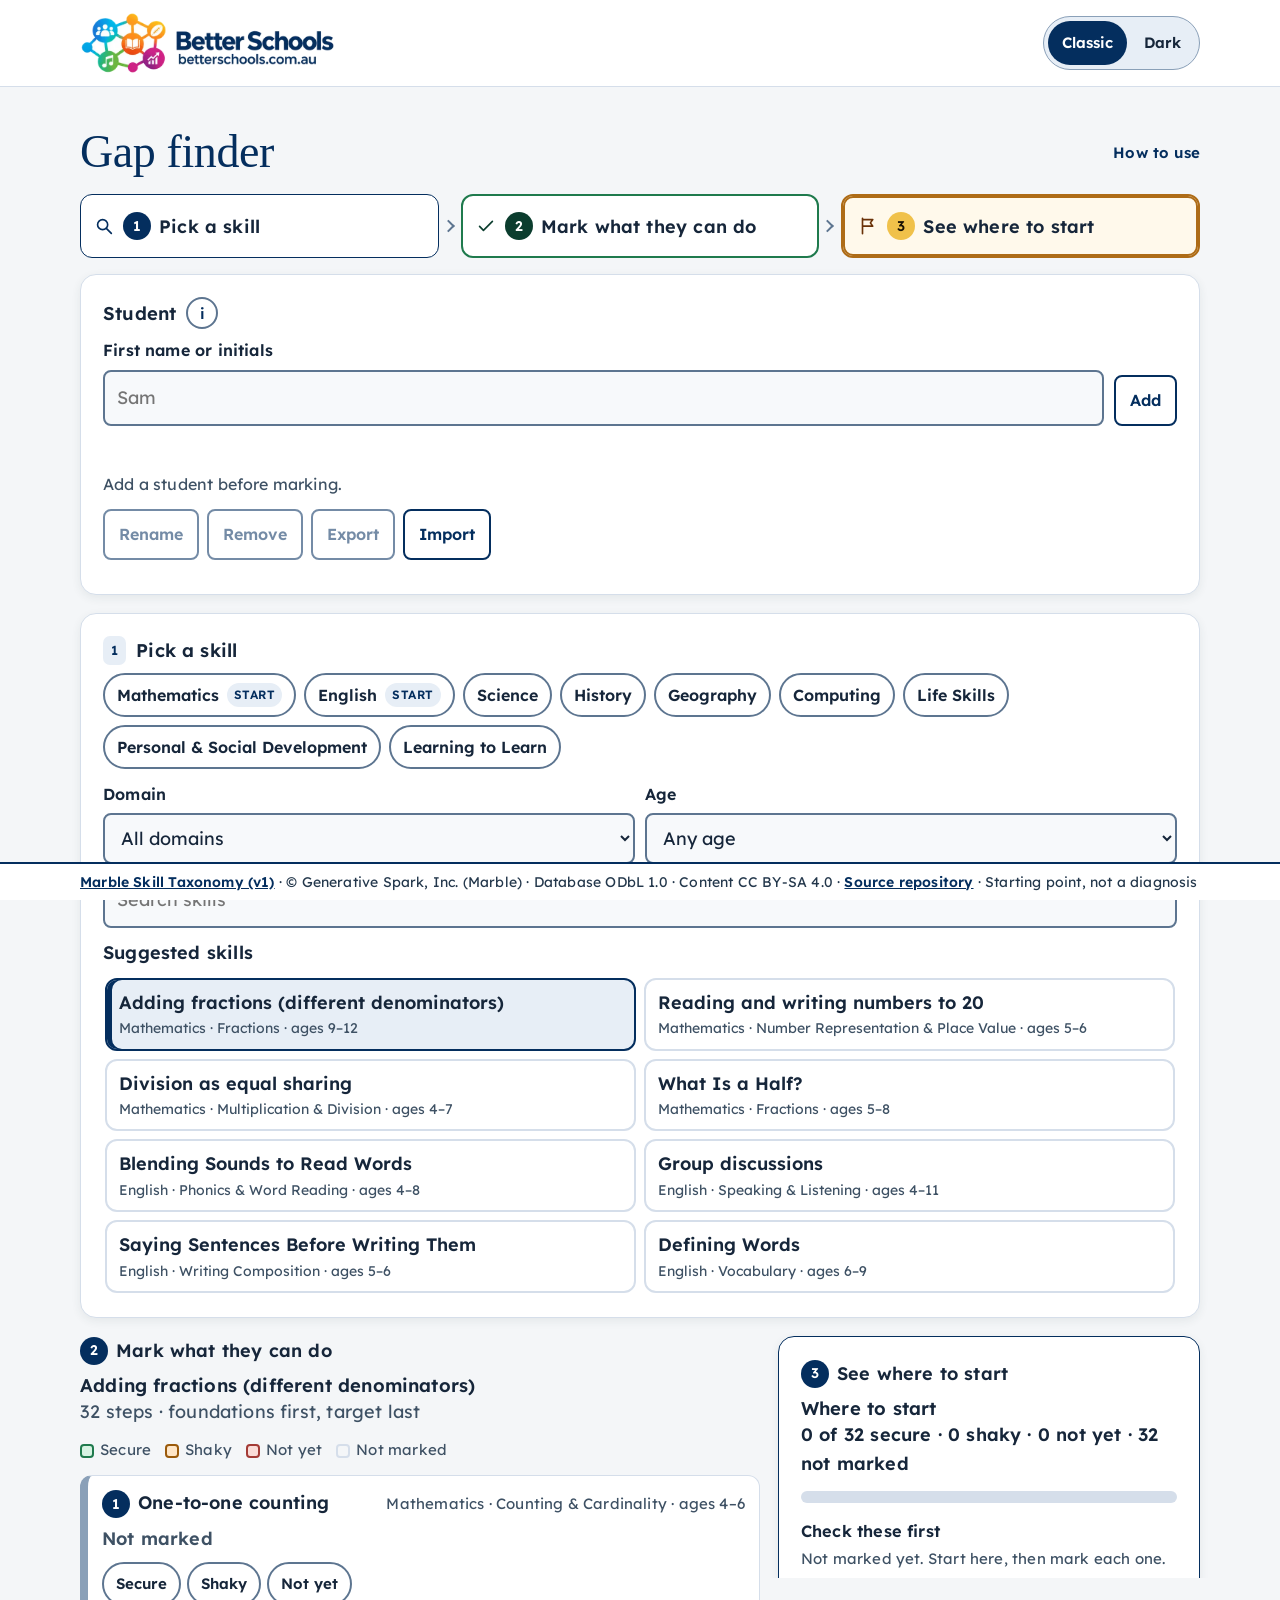
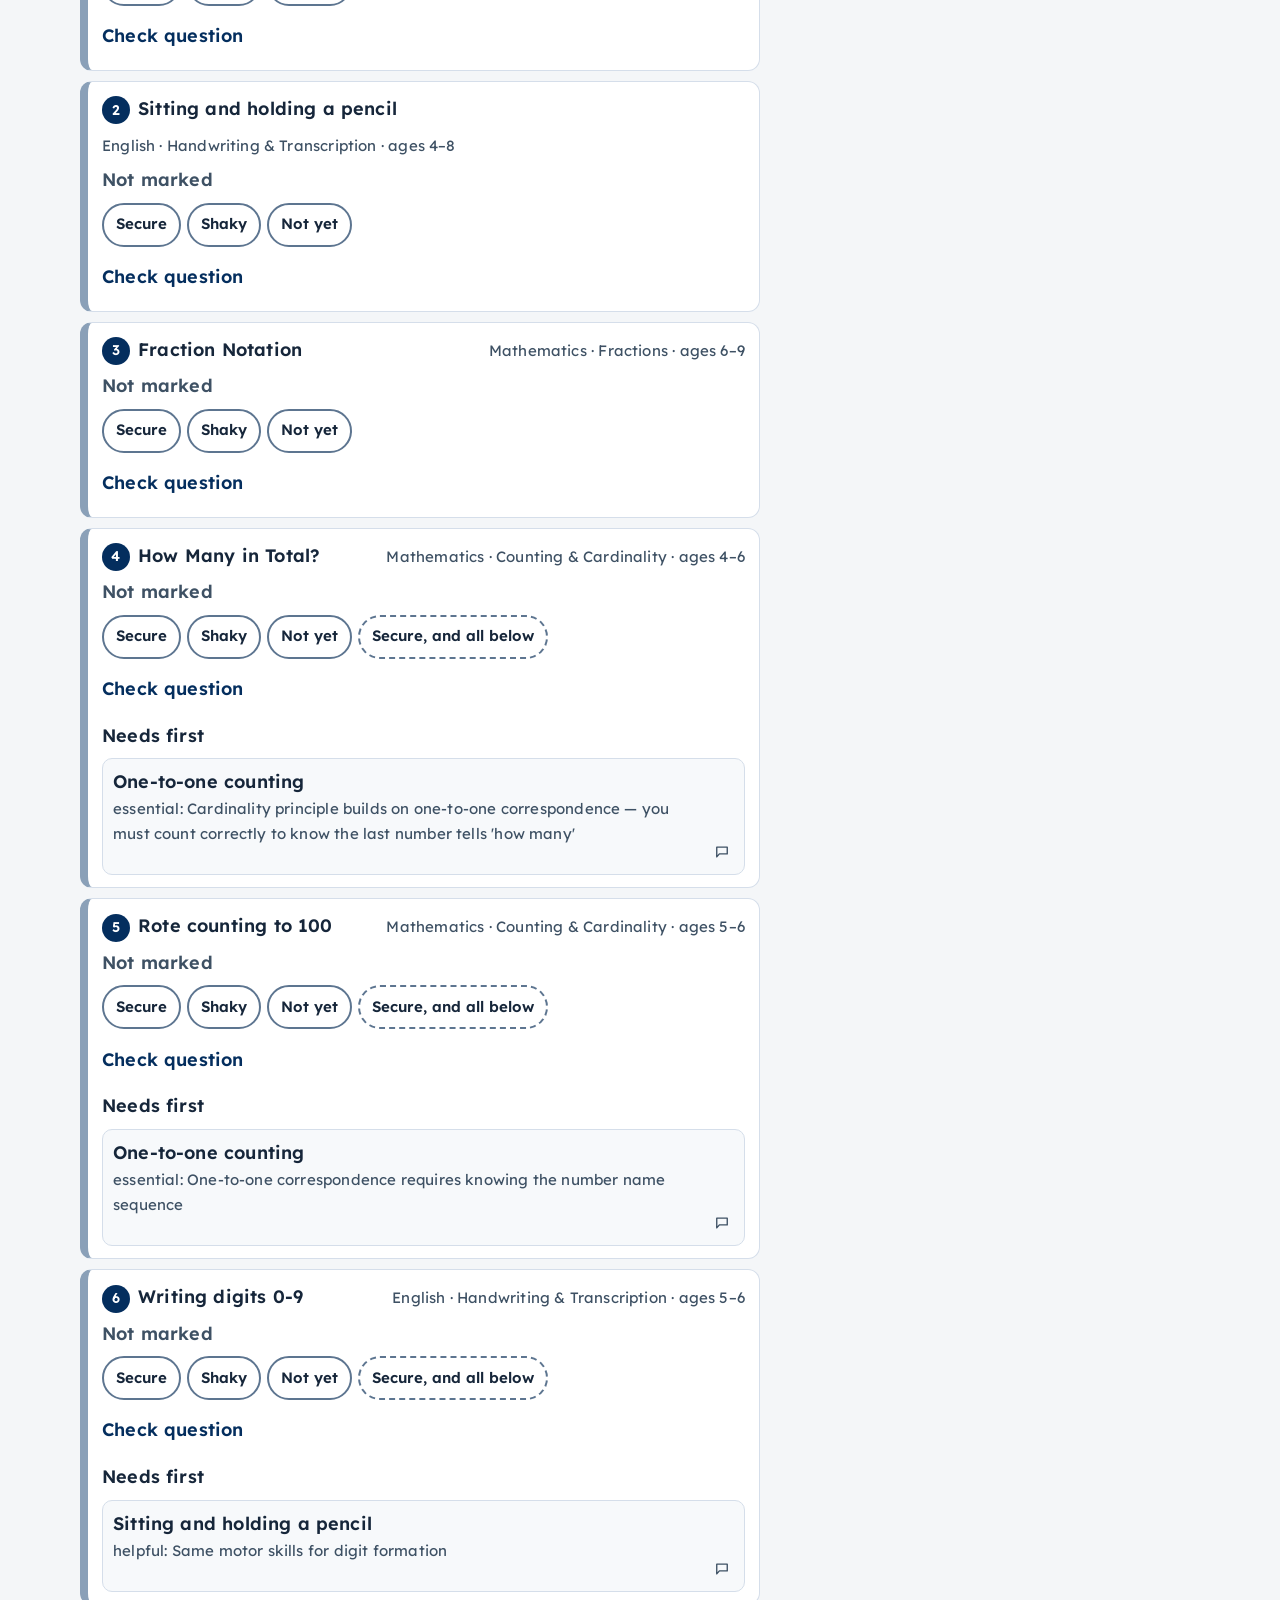
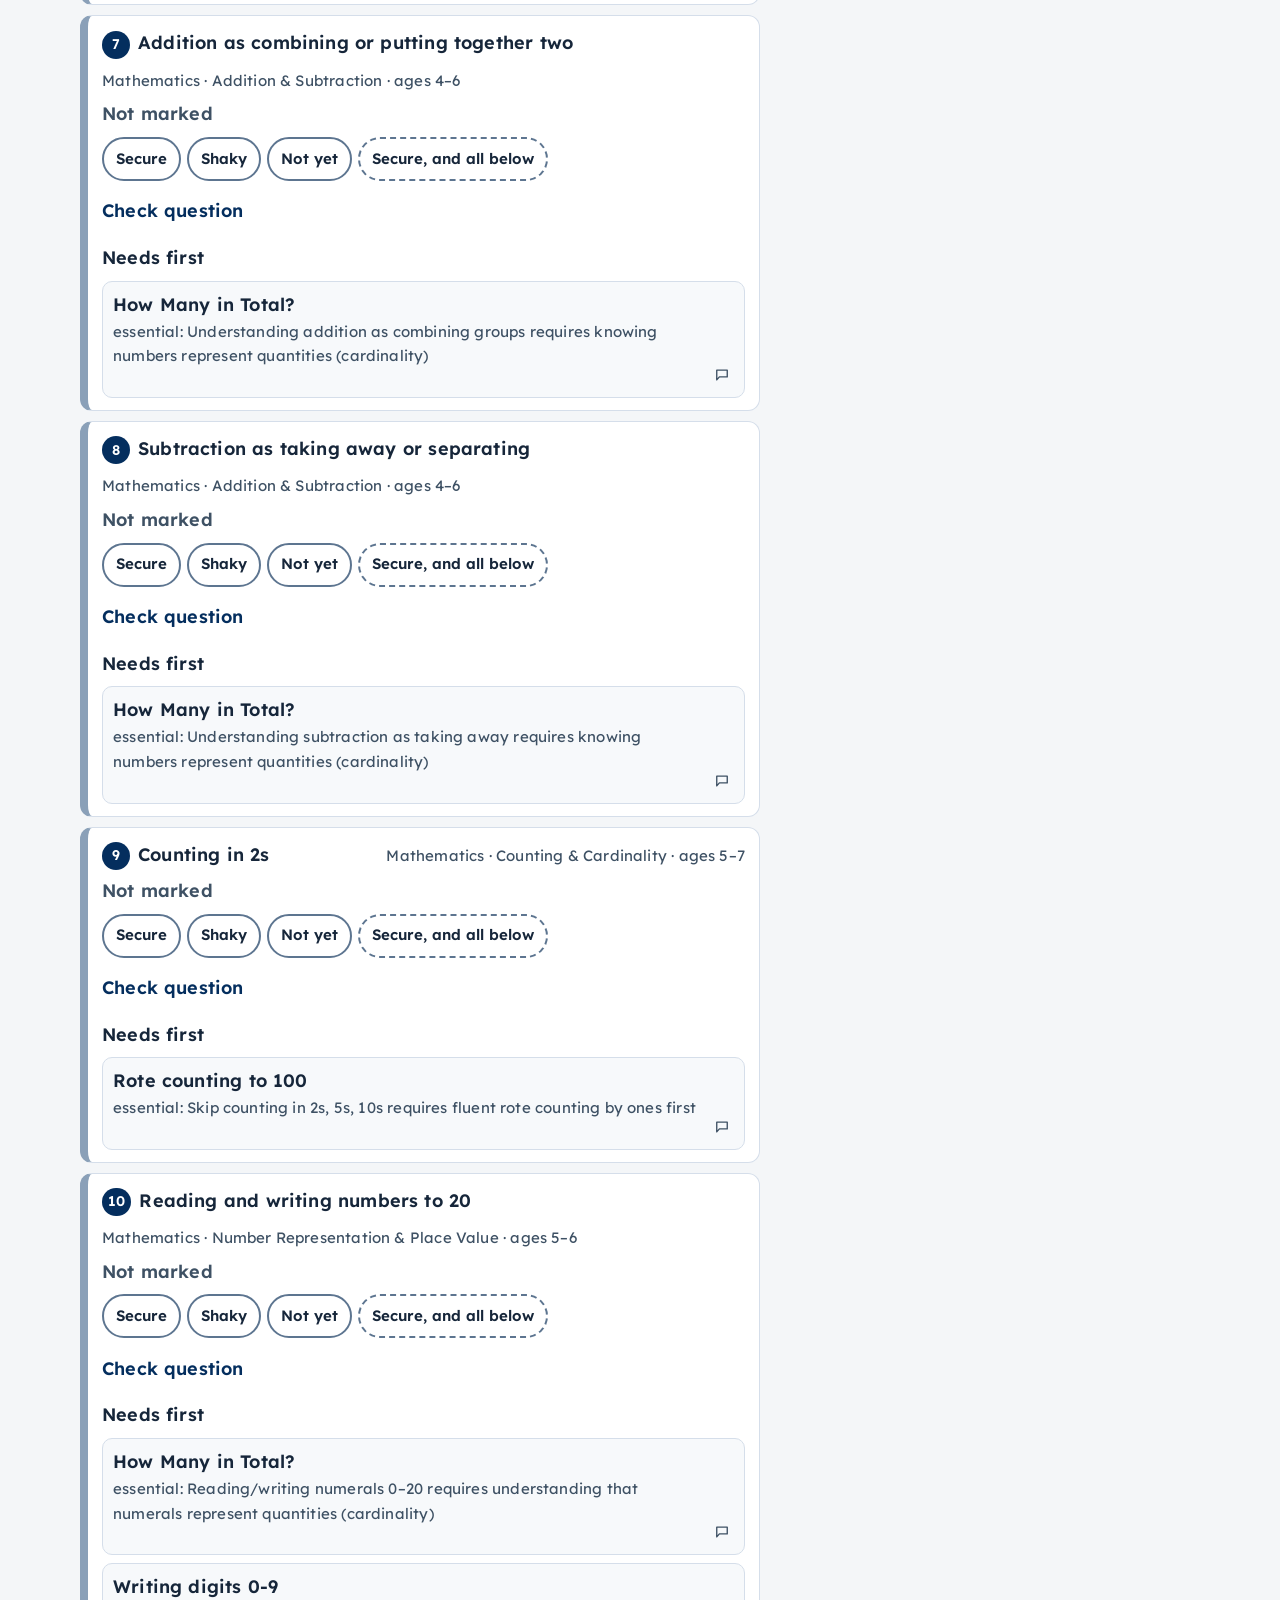
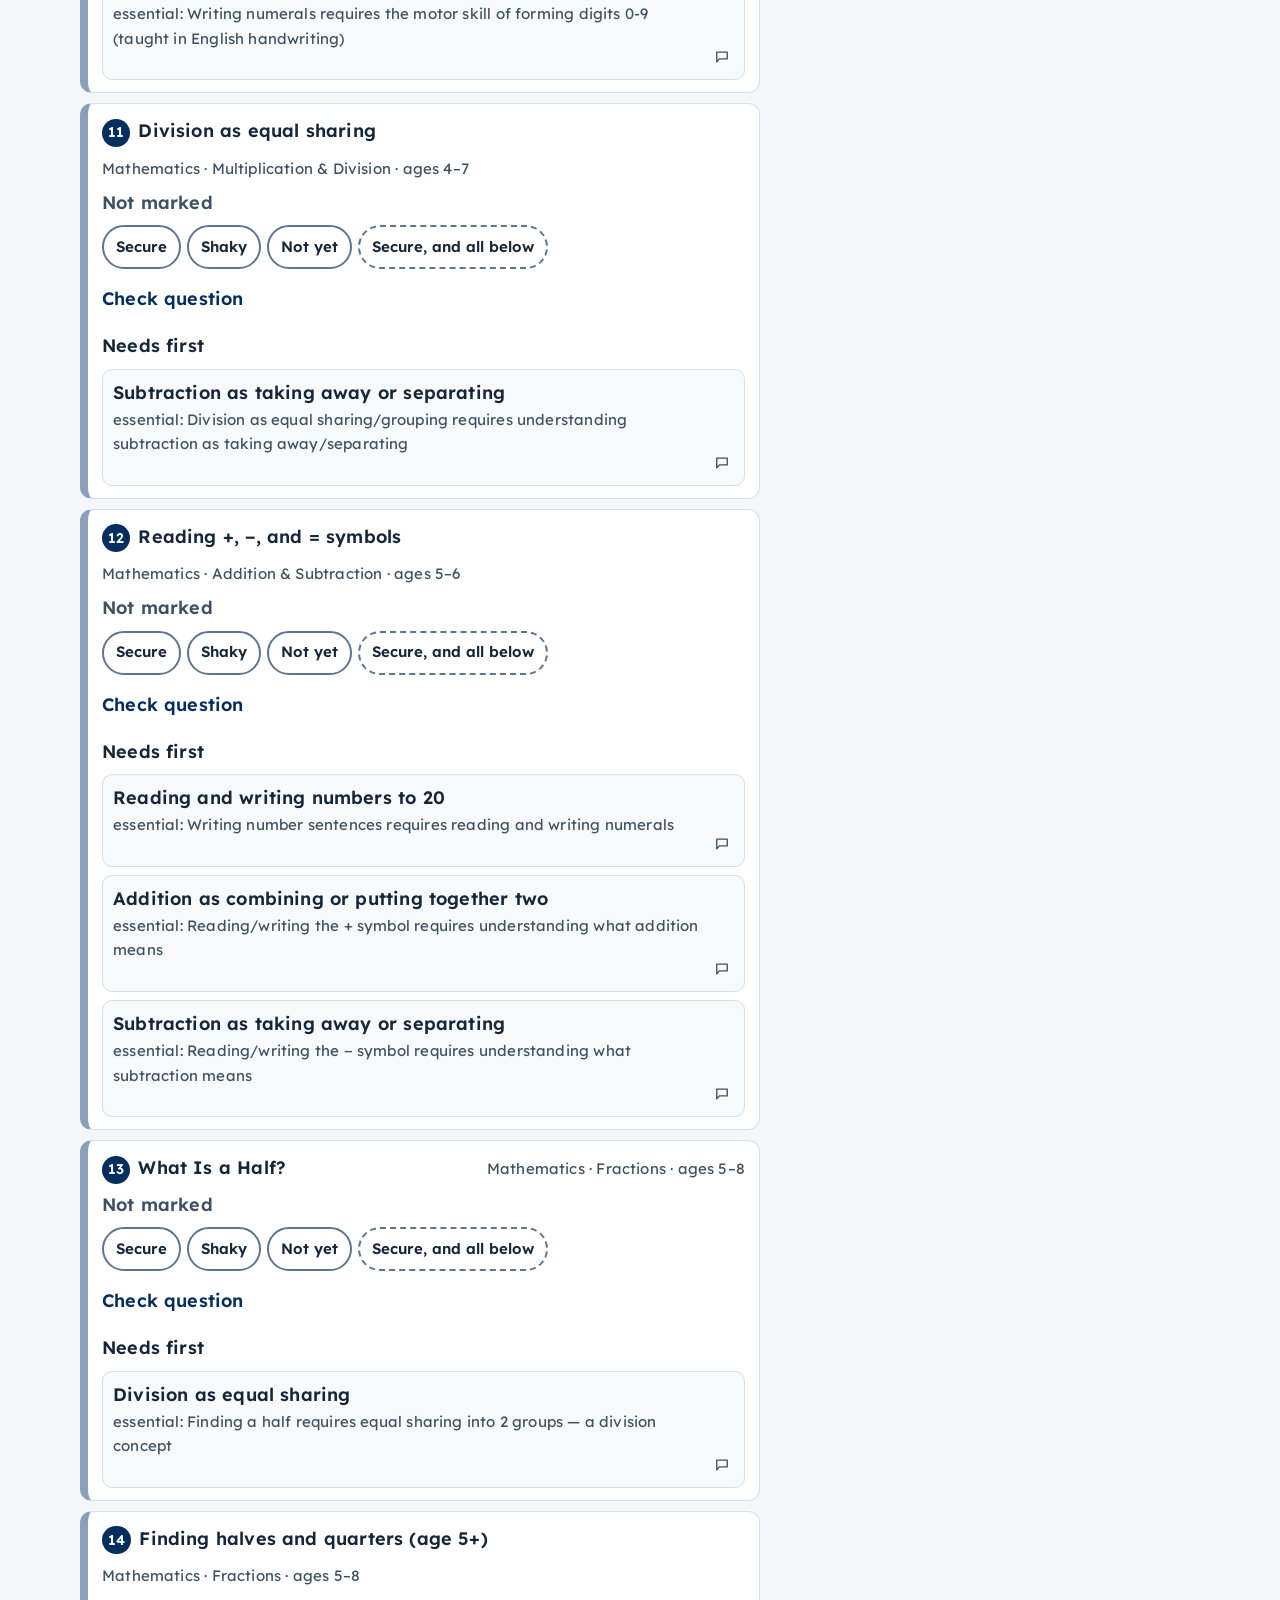
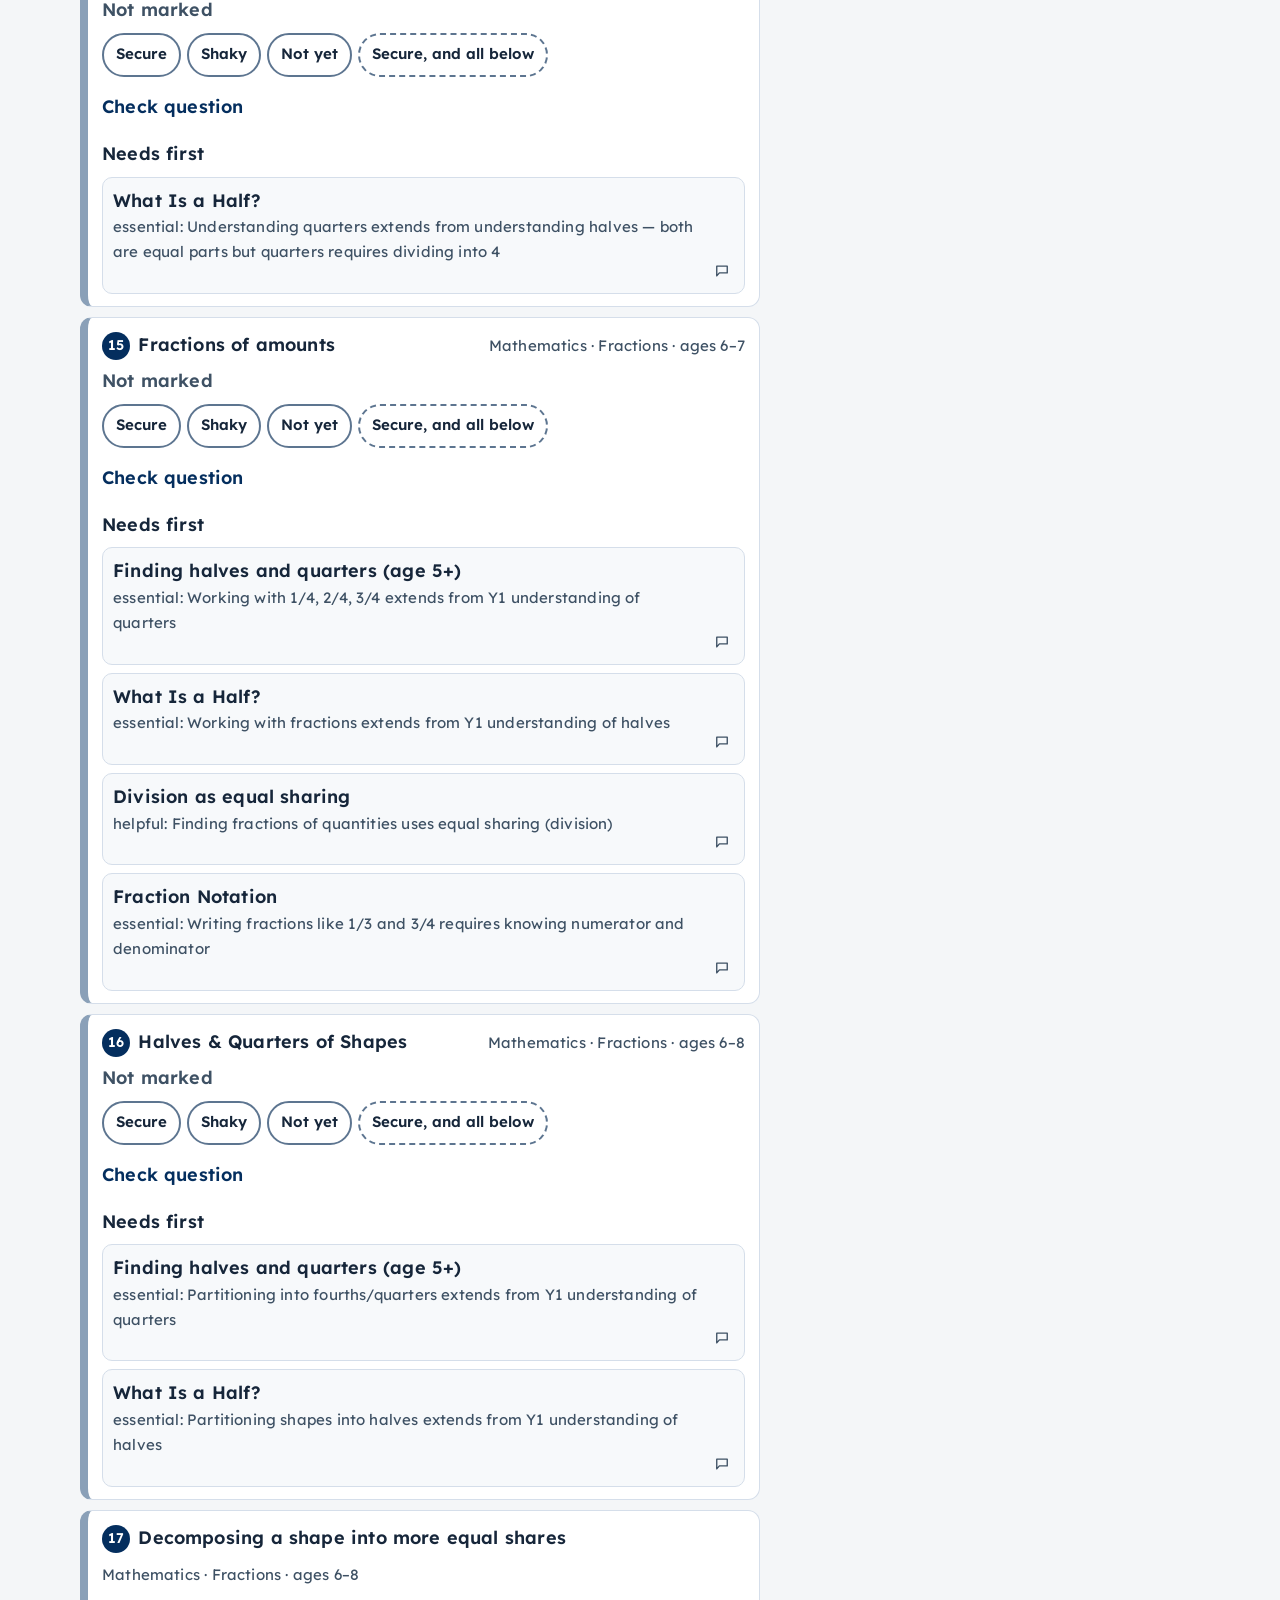
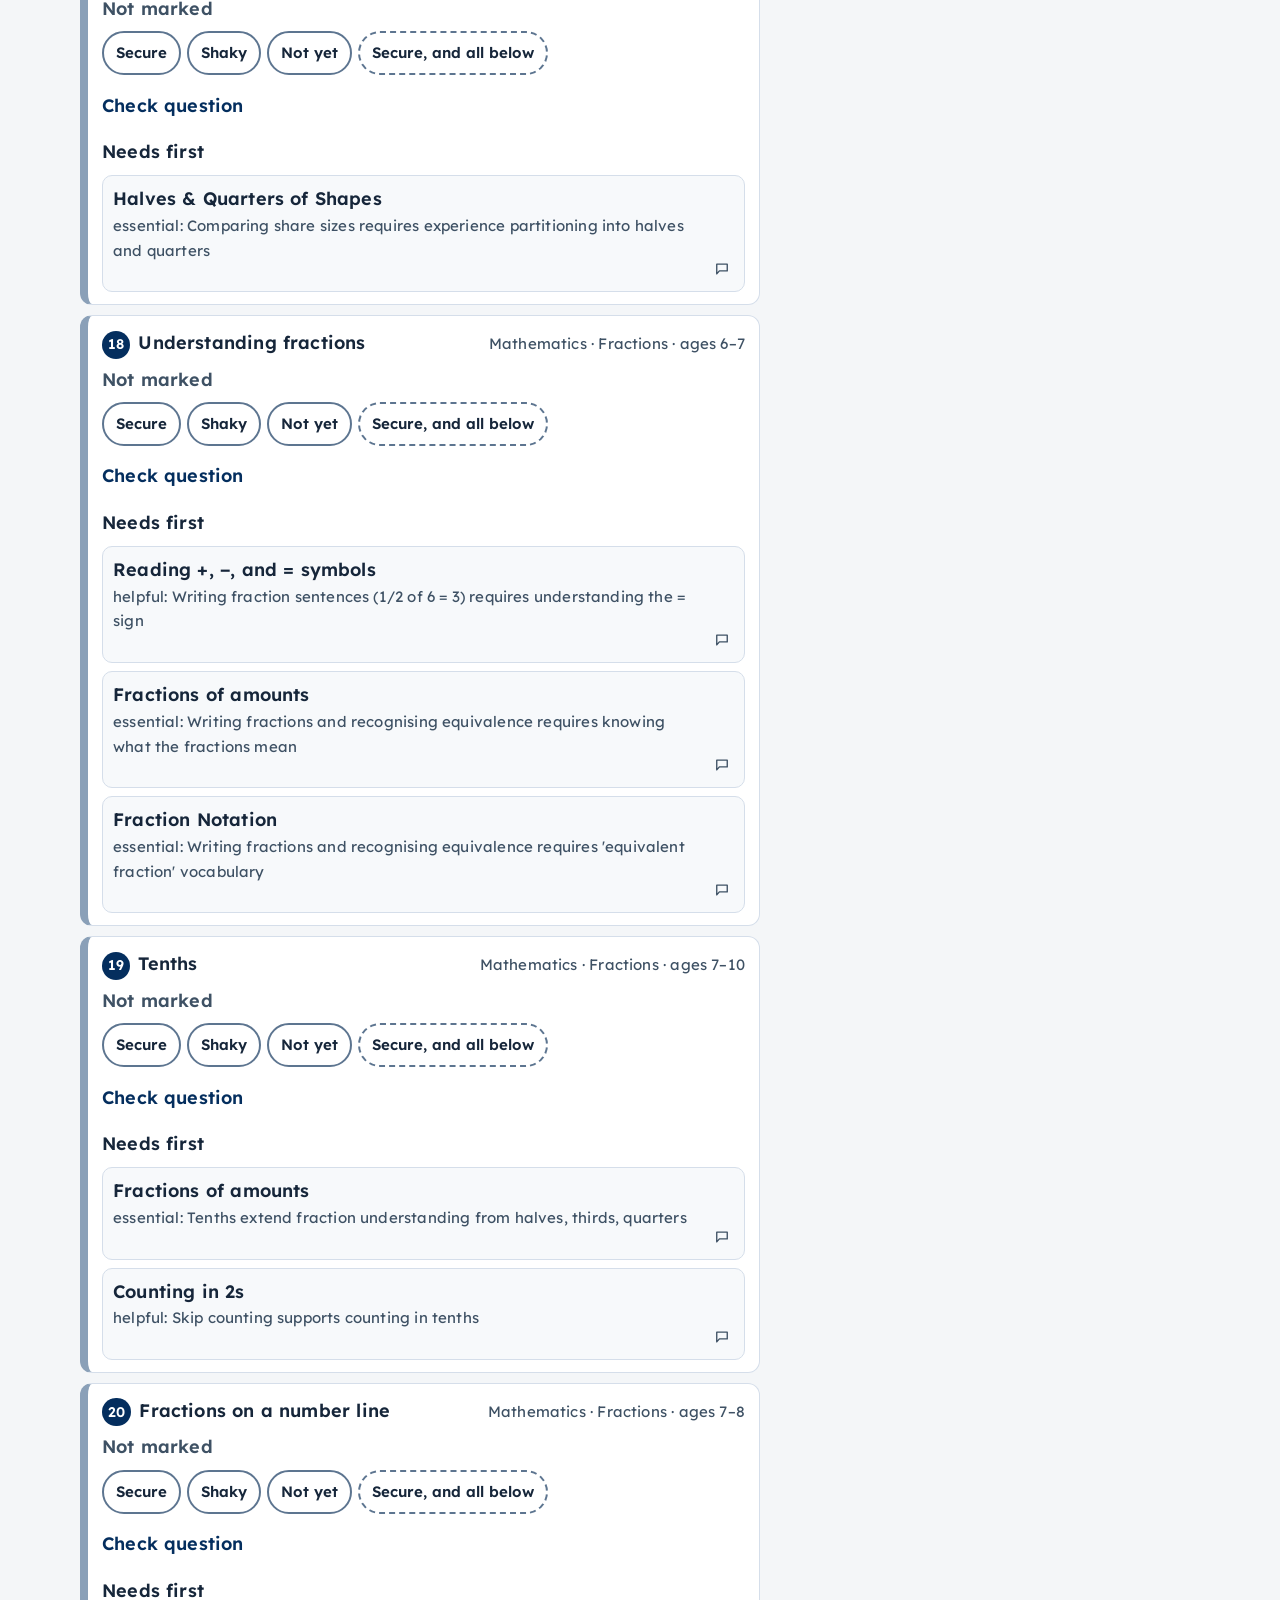
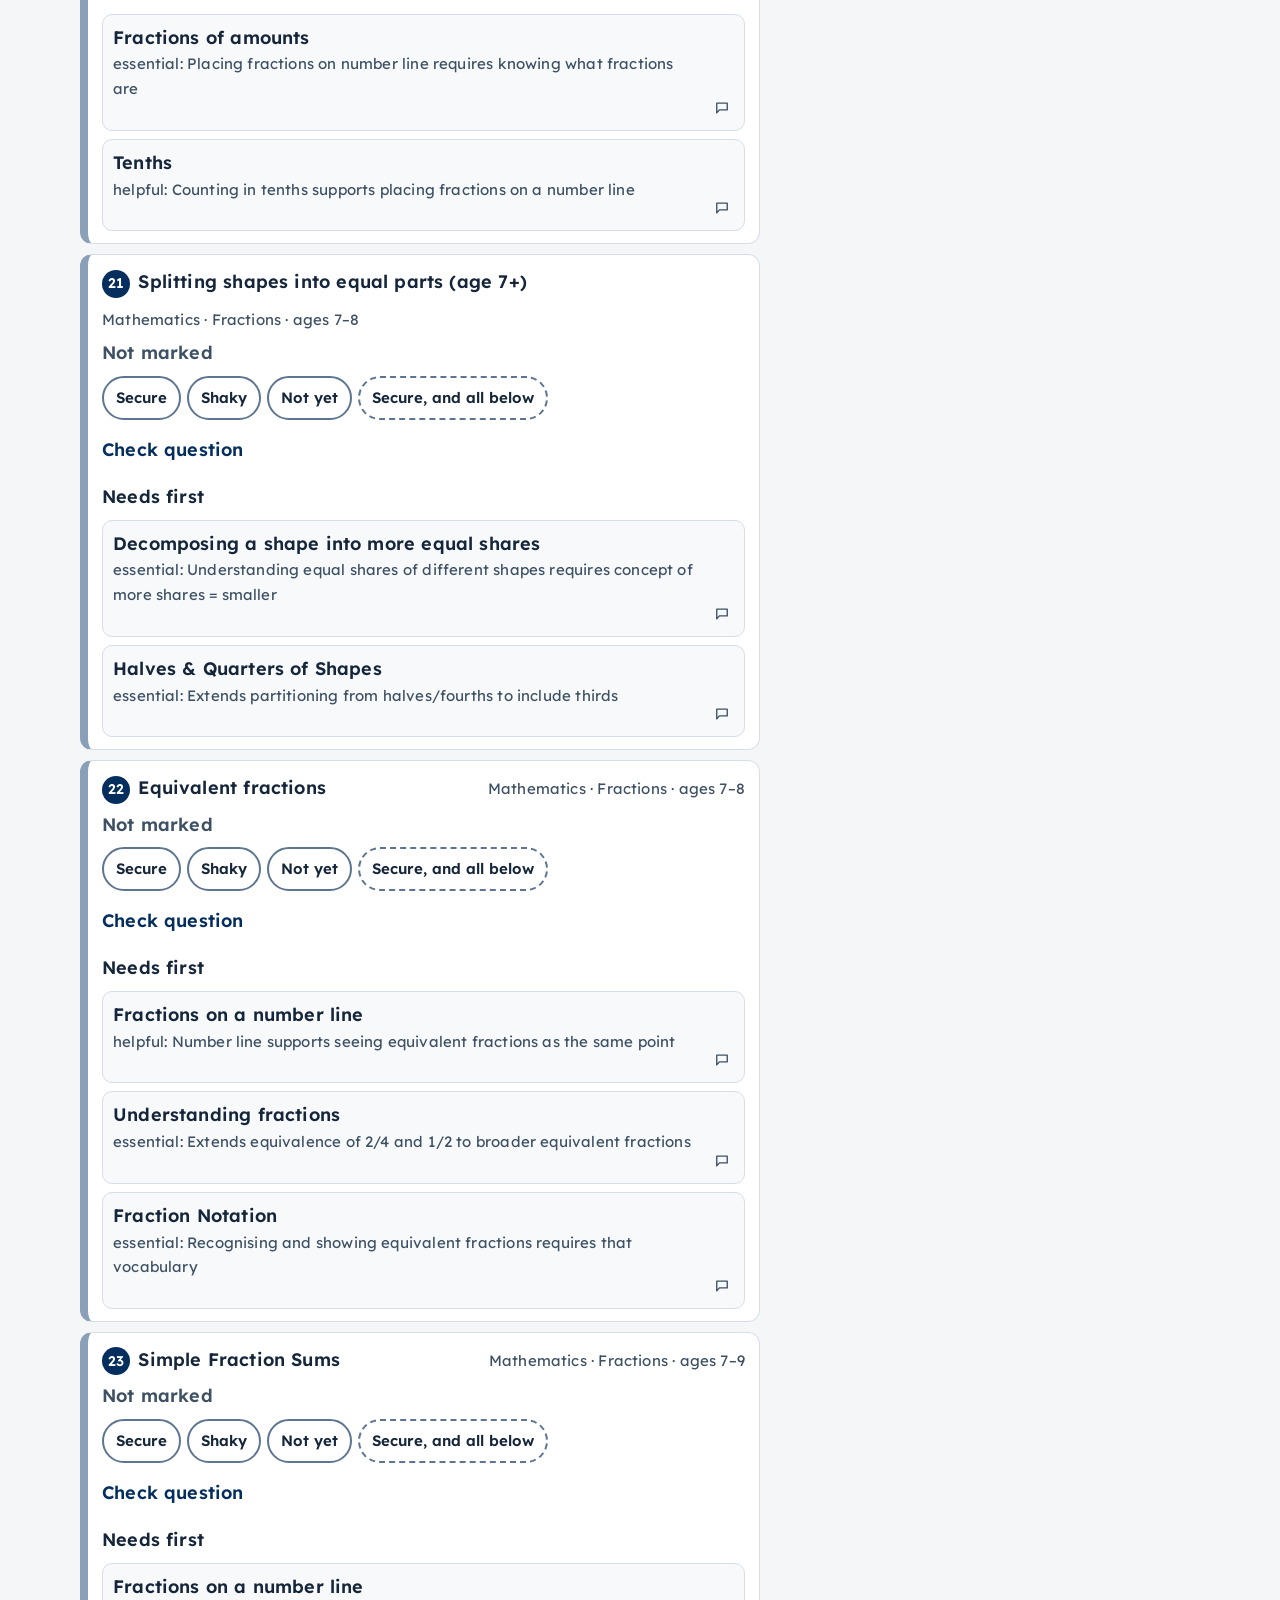
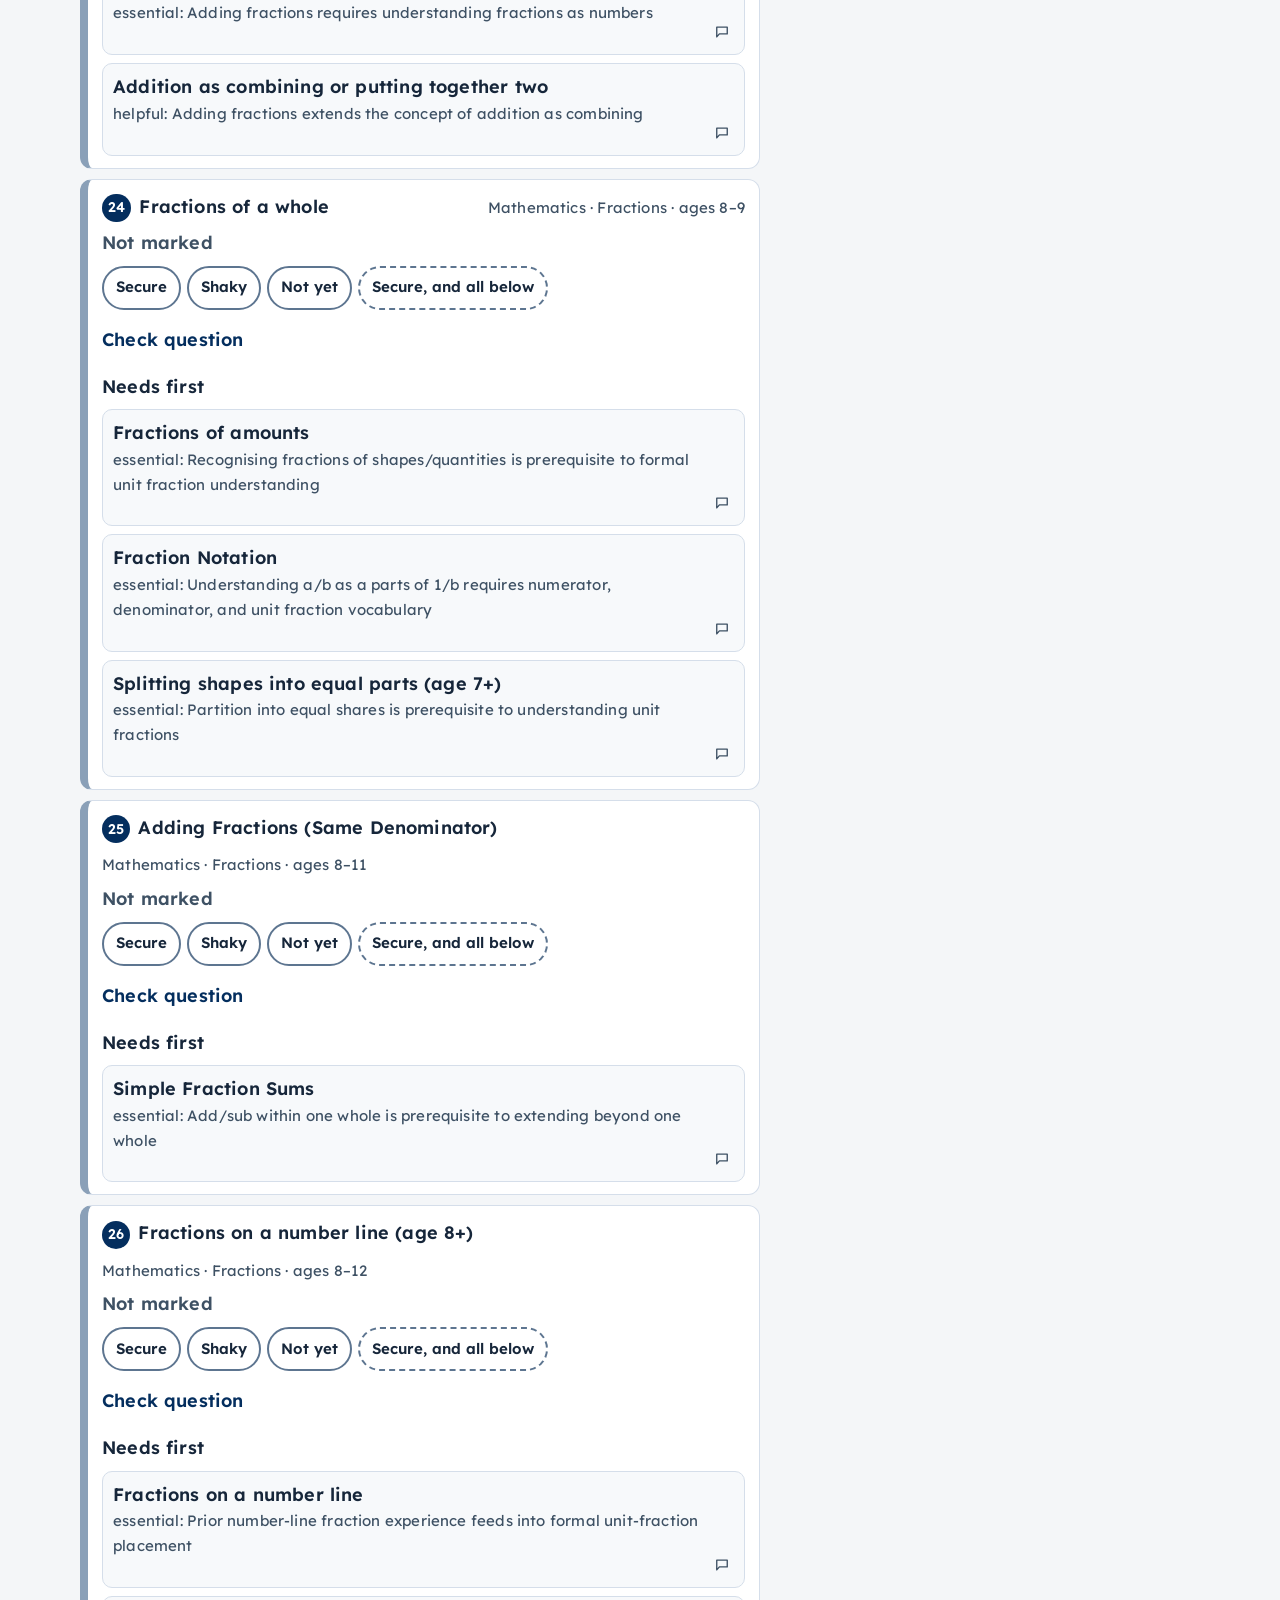
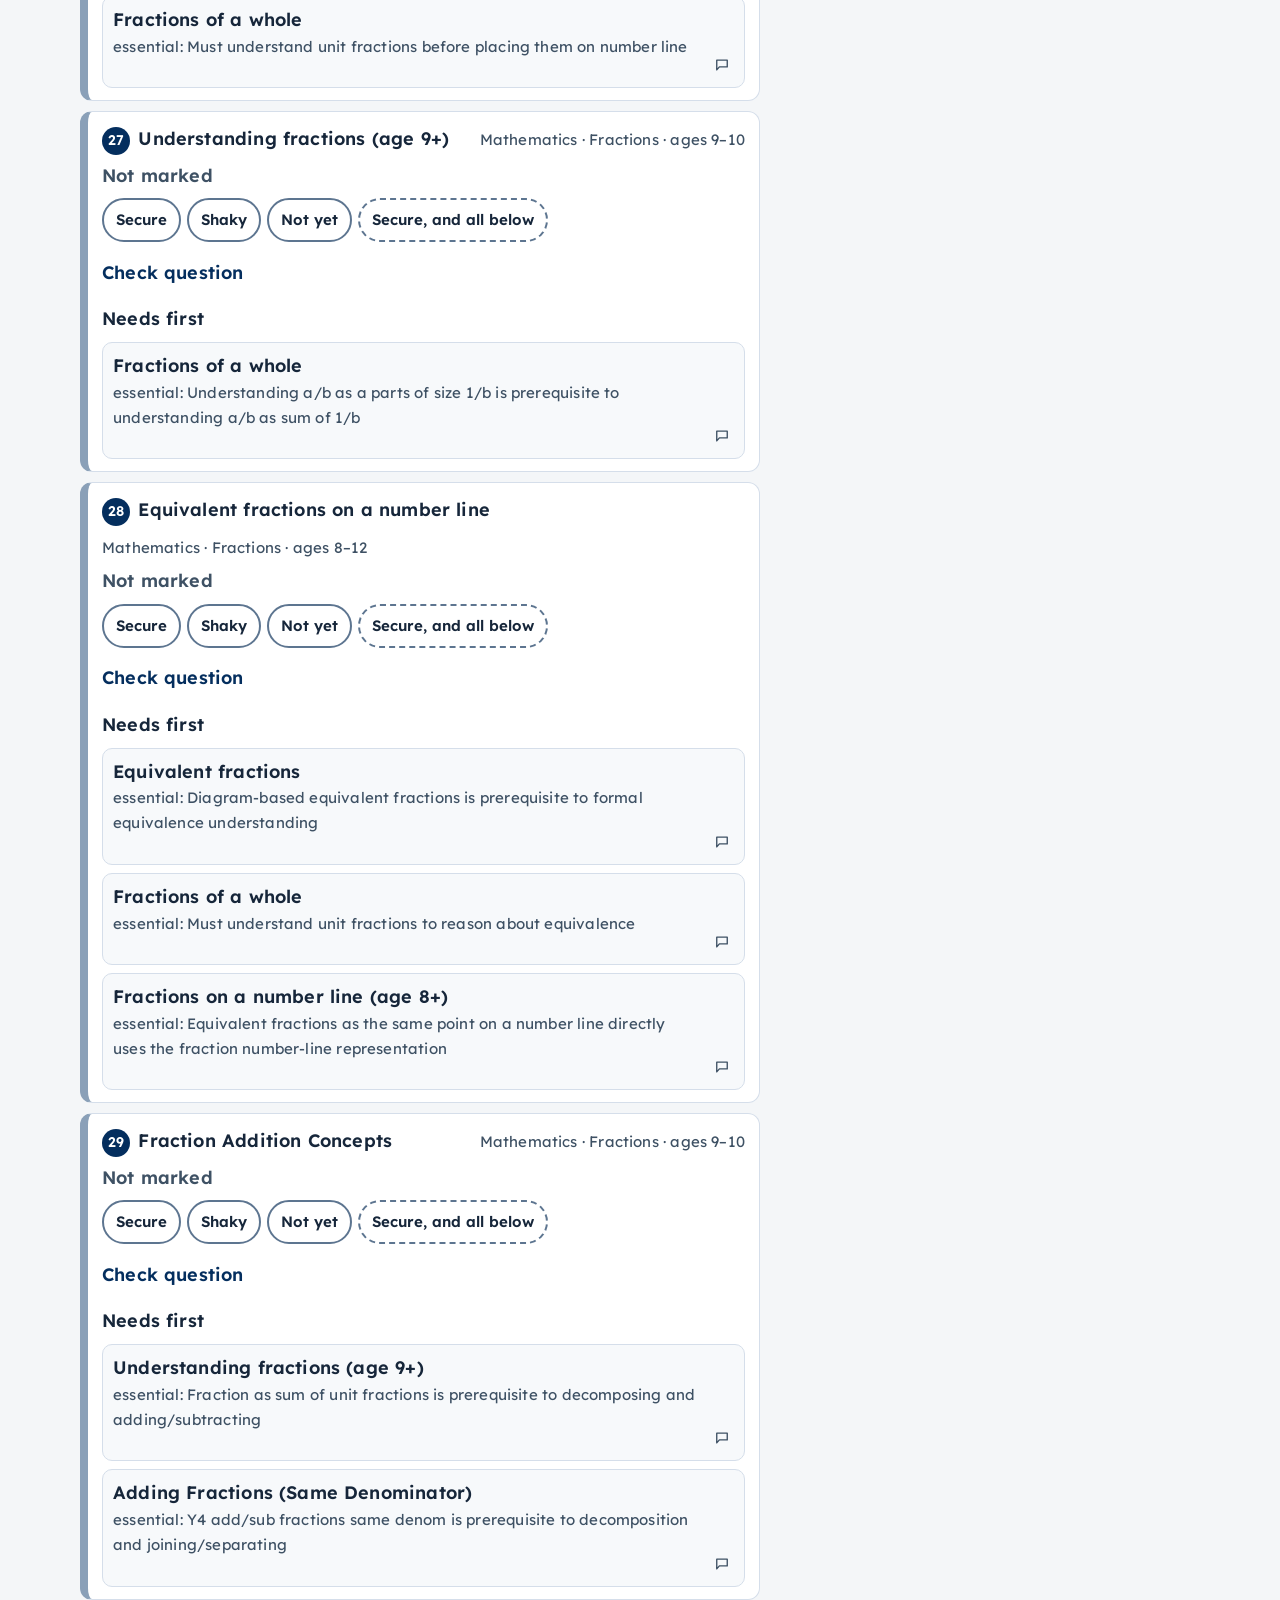
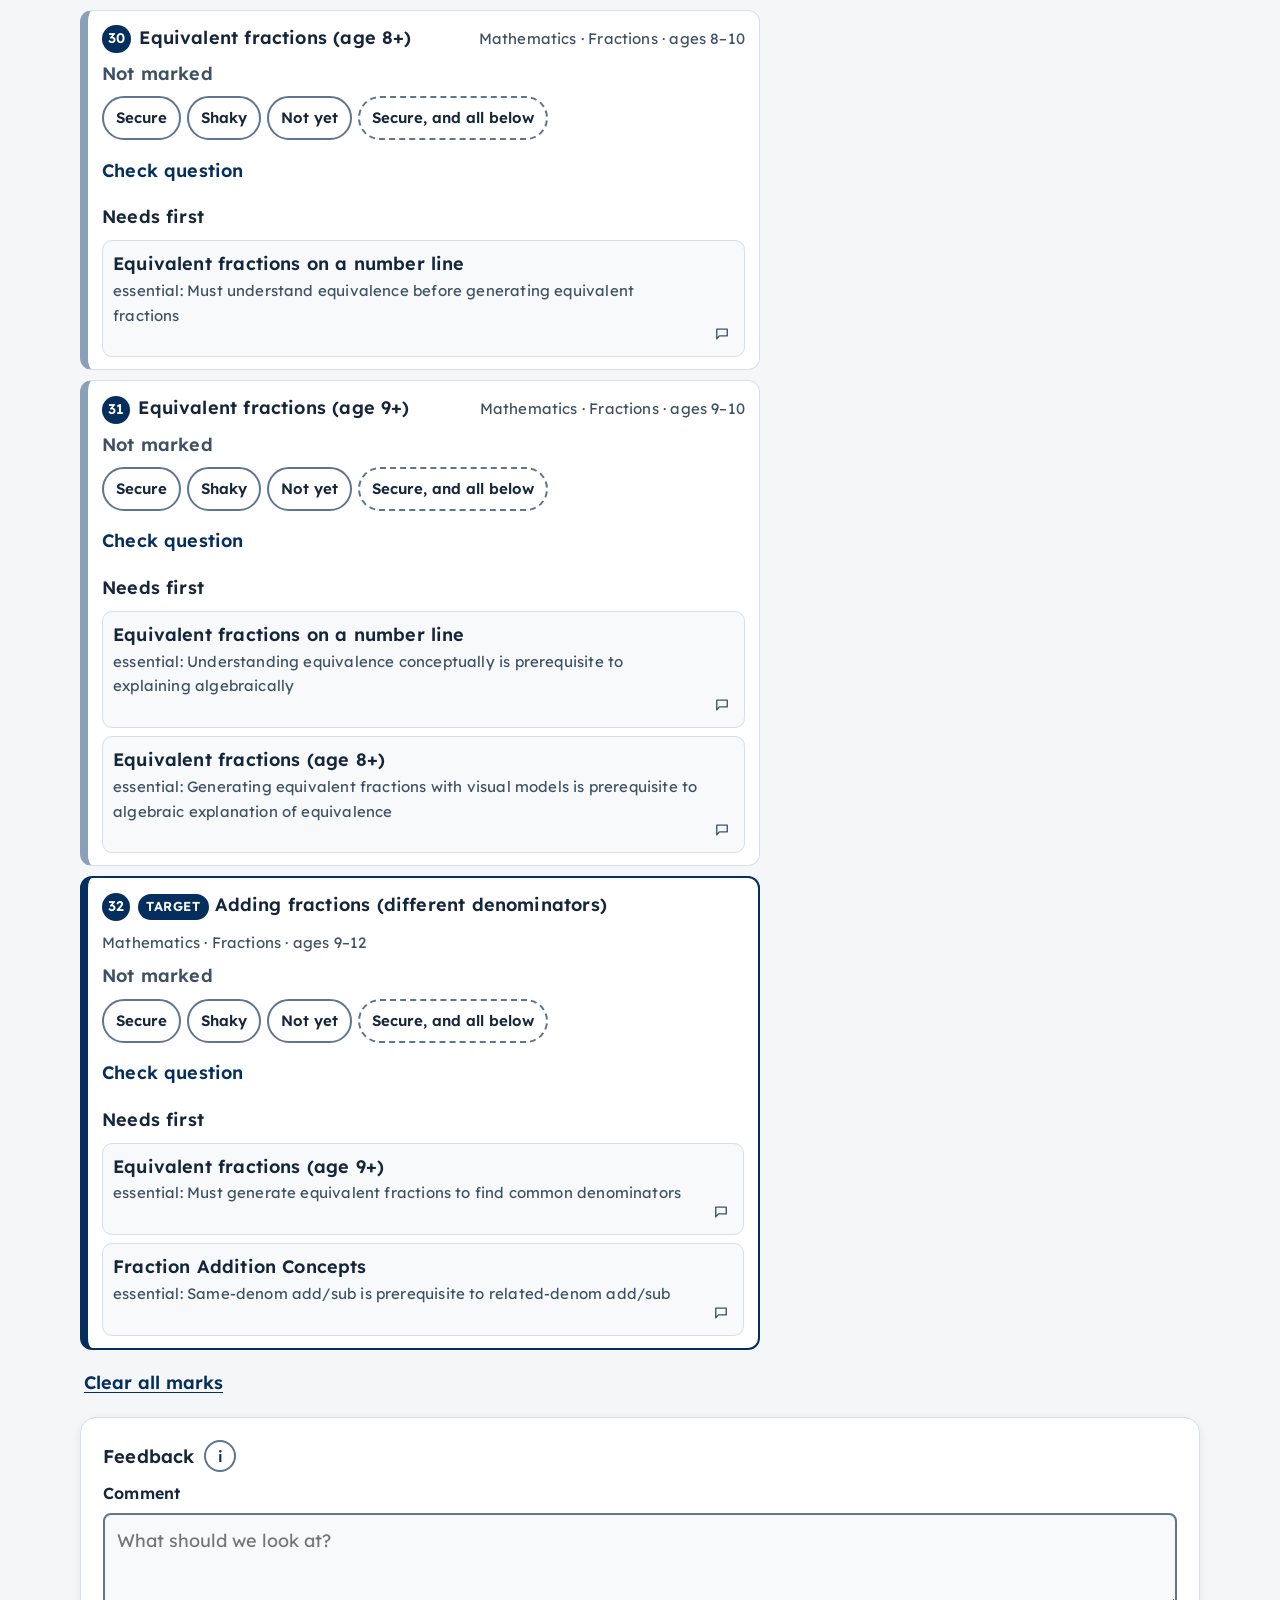
==== commit 7db6e2ab: "Give the three steps distinct accents. Each step uses a different Better Schools colour and a small " ====
--- a/public/index.html
+++ b/public/index.html
@@ -6,8 +6,8 @@
   <meta name="robots" content="noindex">
   <meta http-equiv="Content-Security-Policy" content="default-src 'self'; script-src 'self'; style-src 'self' 'unsafe-inline'; img-src 'self'; font-src 'self'; connect-src 'self'; form-action 'self'; base-uri 'self'; object-src 'none'">
   <title>Gap finder · Better Schools</title>
-  <link rel="stylesheet" href="app.css?v=3">
-  <link rel="stylesheet" href="dark.css?v=3">
+  <link rel="stylesheet" href="app.css?v=4">
+  <link rel="stylesheet" href="dark.css?v=4">
   <link rel="preload" href="data/ma.json" as="fetch">
   <link rel="preload" href="data/en.json" as="fetch">
   <script src="theme-init.js?v=1"></script>
@@ -45,9 +45,9 @@
     </details>
   </div>
   <ol class="steps" aria-label="Three steps">
-    <li><b>1</b> Pick a skill</li>
-    <li><b>2</b> Mark what they can do</li>
-    <li><b>3</b> See where to start</li>
+    <li class="step-pick"><span class="step-icon" aria-hidden="true"><svg viewBox="0 0 24 24"><circle cx="10.5" cy="10.5" r="5.5" fill="none" stroke="currentColor" stroke-width="1.8"/><path d="M14.8 14.8L20 20" fill="none" stroke="currentColor" stroke-width="1.8" stroke-linecap="round"/></svg></span><b>1</b> <span>Pick a skill</span></li>
+    <li class="step-mark"><span class="step-icon" aria-hidden="true"><svg viewBox="0 0 24 24"><path d="M5 12.5l4.2 4.2L19 7" fill="none" stroke="currentColor" stroke-width="1.8" stroke-linecap="round" stroke-linejoin="round"/></svg></span><b>2</b> <span>Mark what they can do</span></li>
+    <li class="step-start"><span class="step-icon" aria-hidden="true"><svg viewBox="0 0 24 24"><path d="M6 3.5v17M6 5h11.2L14.6 8.6 17.2 12.2H6" fill="none" stroke="currentColor" stroke-width="1.8" stroke-linejoin="round" stroke-linecap="round"/></svg></span><b>3</b> <span>See where to start</span></li>
   </ol>
 
   <section class="panel" aria-labelledby="students-heading">
--- a/public/app.css
+++ b/public/app.css
@@ -165,7 +165,7 @@
 .steps {
   display: grid;
   grid-template-columns: repeat(3, 1fr);
-  gap: 10px;
+  gap: 22px;
   list-style: none;
   margin: 0 0 16px;
   padding: 0;
@@ -177,12 +177,42 @@
   font-weight: 600;
 }
 .steps li {
+  position: relative;
   background: var(--paper);
   border: 1px solid var(--line);
   border-radius: 12px;
   padding: 10px 12px;
-  min-height: 52px;
-}
+  min-height: 56px;
+  line-height: 1.3;
+}
+.steps li:not(:last-child)::after {
+  content: "";
+  position: absolute;
+  right: -15px;
+  top: 50%;
+  width: 7px;
+  height: 7px;
+  border-top: 2px solid var(--field-border);
+  border-right: 2px solid var(--field-border);
+  transform: translateY(-50%) rotate(45deg);
+}
+.step-icon { display: grid; place-items: center; width: 22px; height: 22px; flex: 0 0 auto; }
+.step-icon svg { display: block; width: 22px; height: 22px; }
+.steps li.step-pick { border-color: #042e5e; }
+.steps li.step-pick .step-icon { color: #042e5e; }
+.steps li.step-pick b { background: #042e5e; color: #fff; }
+.steps li.step-mark { border: 2px solid var(--ok-line); }
+.steps li.step-mark .step-icon { color: #0b3d2e; }
+.steps li.step-mark b { background: #0b3d2e; color: #fff; }
+.steps li.step-start {
+  background: var(--warn-bg);
+  border: 2px solid var(--focus);
+  box-shadow: inset 0 0 0 2px var(--focus);
+  min-height: 64px;
+  padding: 12px 14px;
+}
+.steps li.step-start .step-icon { color: #6a3208; }
+.steps li.step-start b { background: #f0c14a; color: #1a1204; }
 .steps b, .kicker .step {
   display: grid;
   place-items: center;
@@ -630,6 +660,7 @@
 
 @media (max-width: 860px) {
   .steps, .workspace, .pair-fields, .student-add, .skill-list { grid-template-columns: 1fr; }
+  .steps li:not(:last-child)::after { display: none; }
   .title-row { flex-direction: column; }
   .side { position: static; order: -1; }
   .tag { display: none; }
--- a/public/dark.css
+++ b/public/dark.css
@@ -71,8 +71,15 @@
   box-shadow: inset 5px 0 0 #8eafd4;
   border-color: #8eafd4;
 }
-html[data-skin="dark"] .steps b,
 html[data-skin="dark"] .kicker .step { background: #e7eef6; color: #042e5e; }
+html[data-skin="dark"] .steps li.step-pick { background: var(--soft); border-color: #8eafd4; }
+html[data-skin="dark"] .steps li.step-pick .step-icon { color: #d5e4f7; }
+html[data-skin="dark"] .steps li.step-pick b { background: #e7eef6; color: #042e5e; }
+html[data-skin="dark"] .steps li.step-mark { background: var(--paper); border-color: #8ee0b0; }
+html[data-skin="dark"] .steps li.step-mark .step-icon { color: #8ee0b0; }
+html[data-skin="dark"] .steps li.step-mark b { background: #8ee0b0; color: #042e5e; }
+html[data-skin="dark"] .steps li.step-start .step-icon { color: #f0c14a; }
+html[data-skin="dark"] .steps li.step-start b { background: #f0c14a; color: #1a1204; }
 html[data-skin="dark"] .jump { background: #e7eef6; color: #042e5e; border-color: #e7eef6; }
 html[data-skin="dark"] .step-num { background: #e7eef6; color: #042e5e; }
 html[data-skin="dark"] .teach-flag { color: #1a1204; }
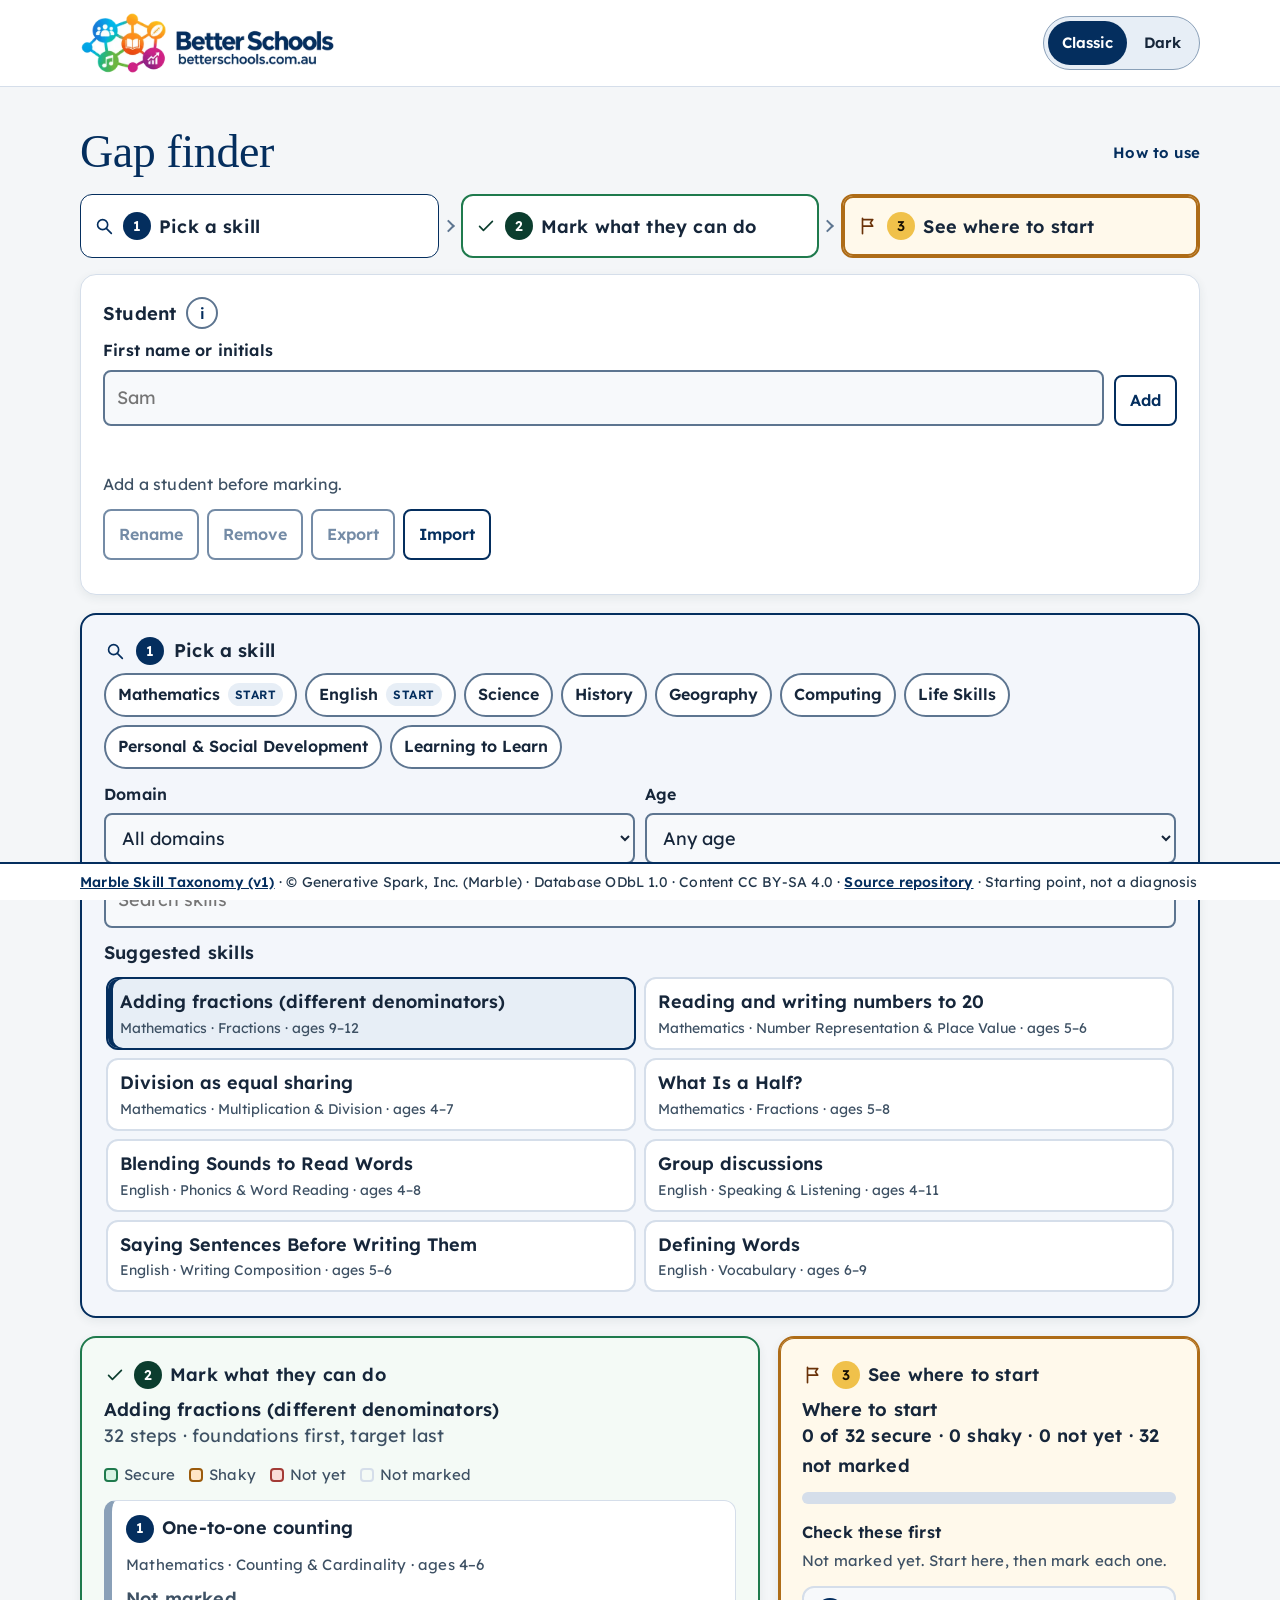
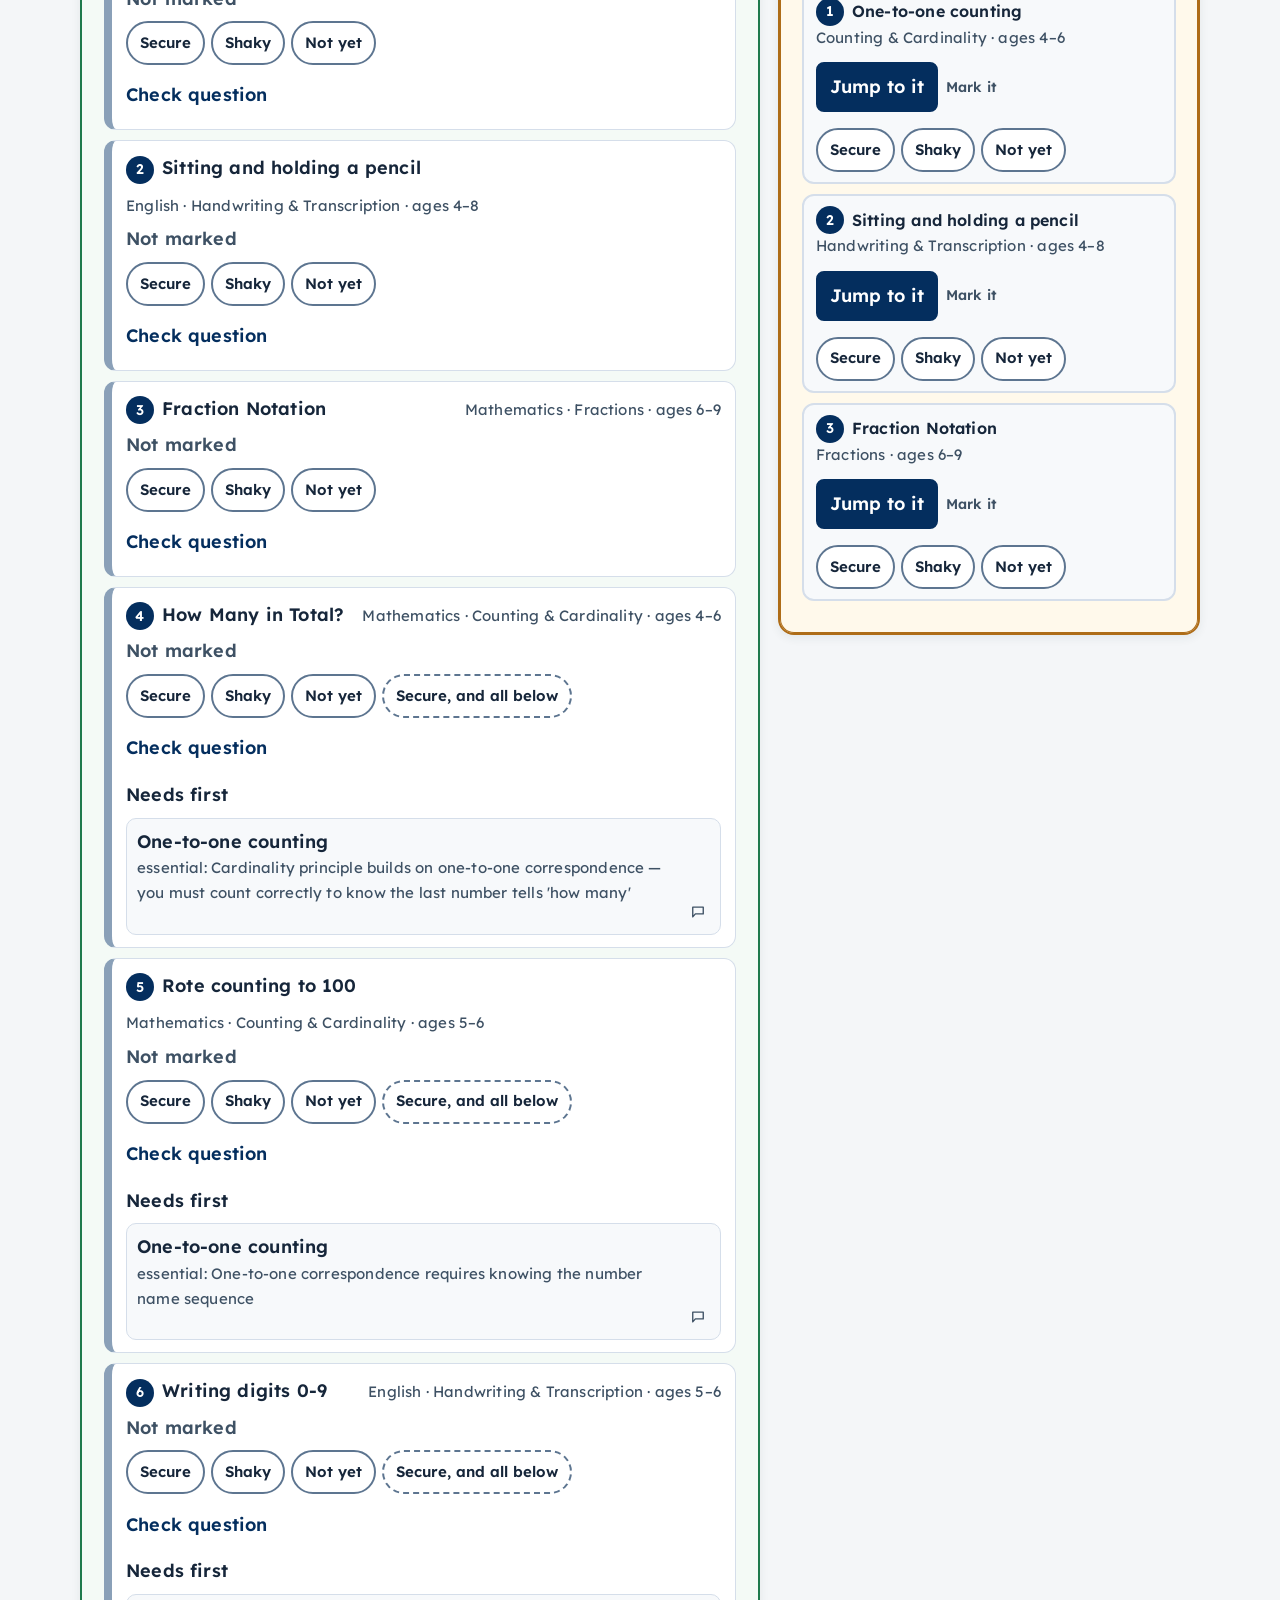
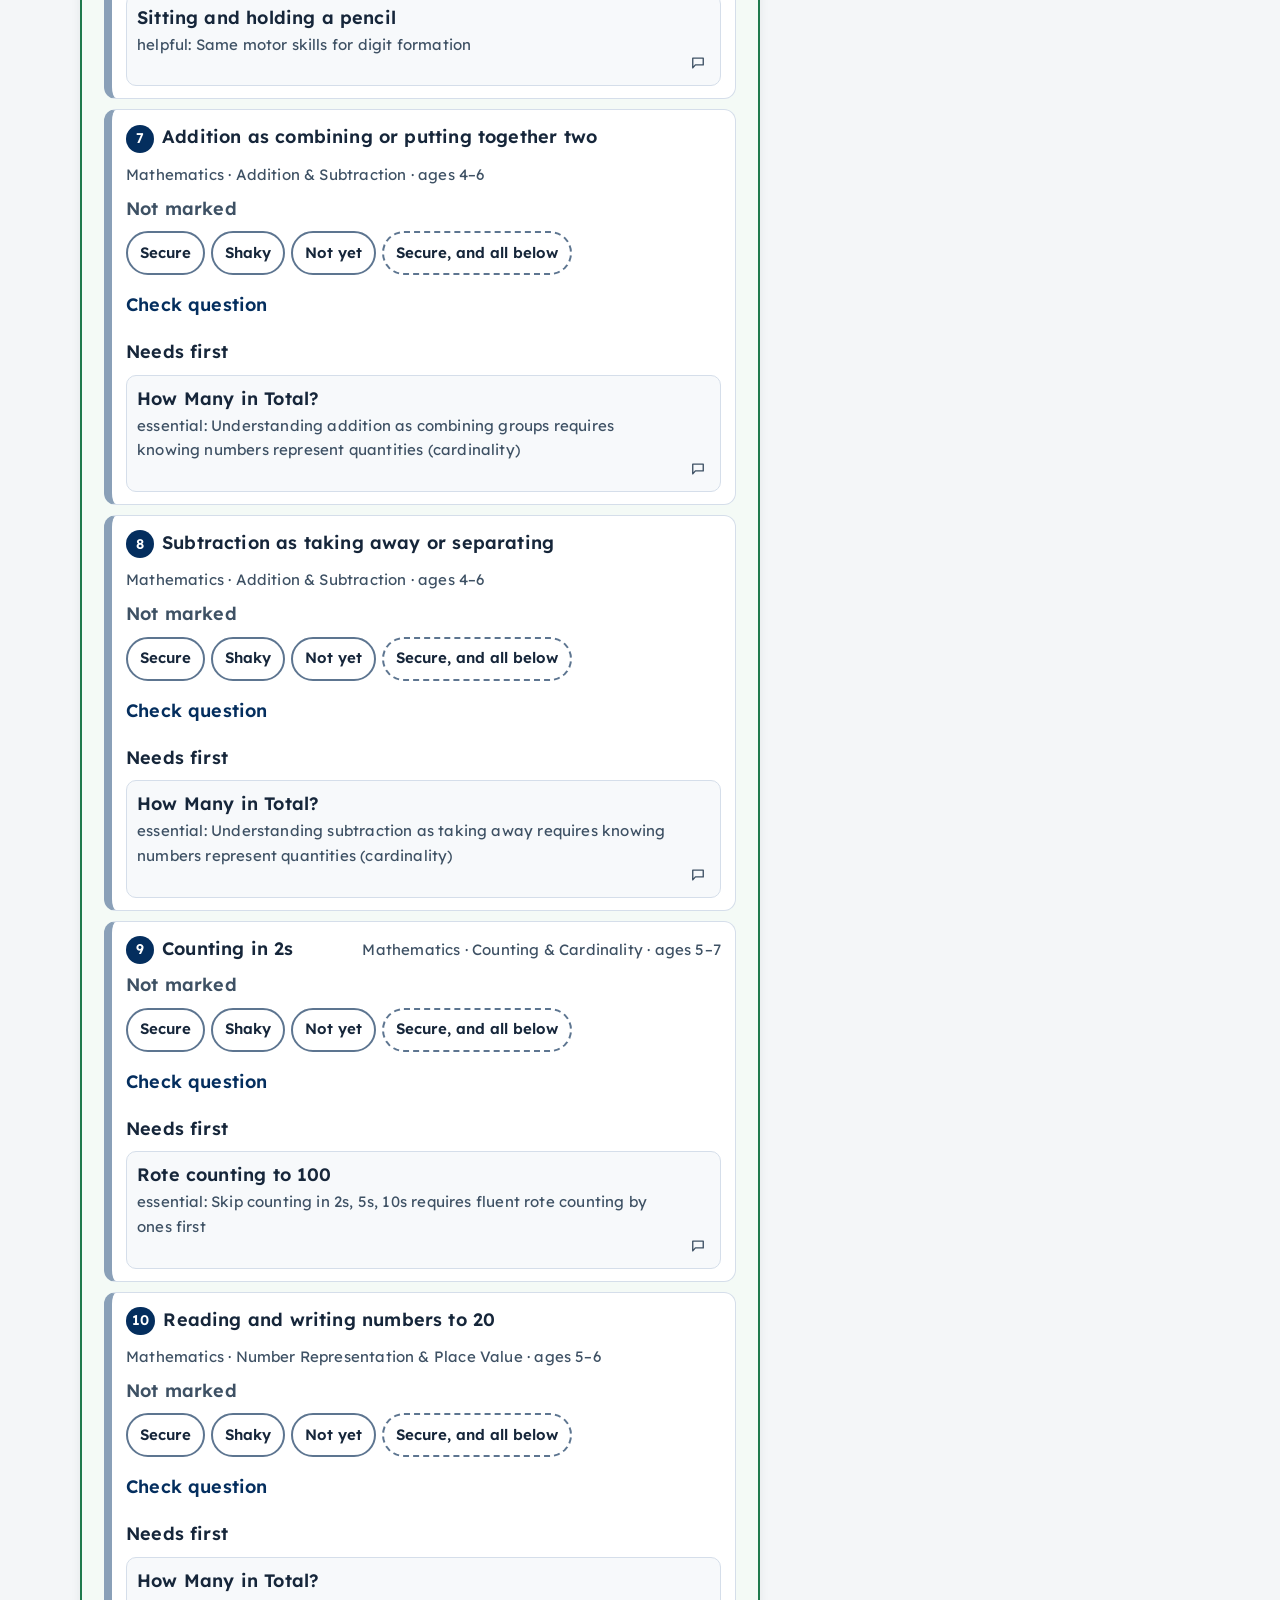
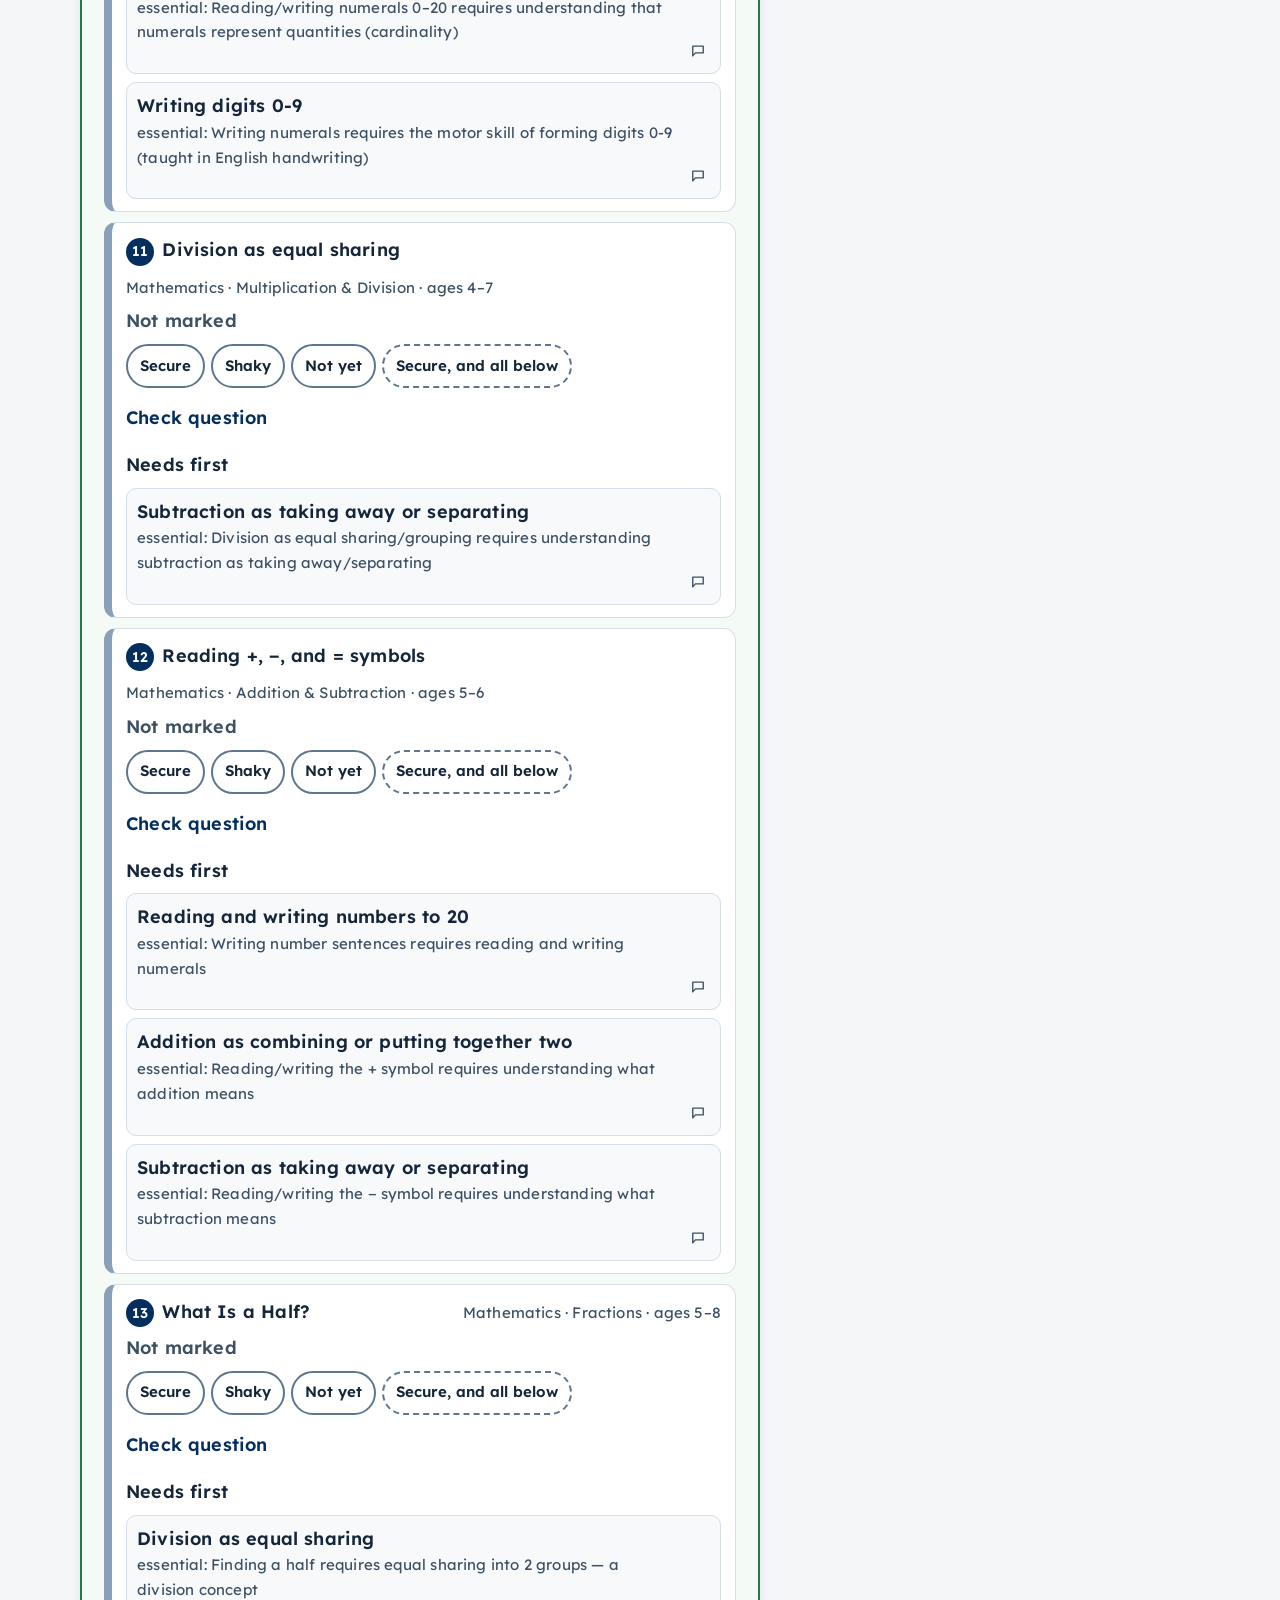
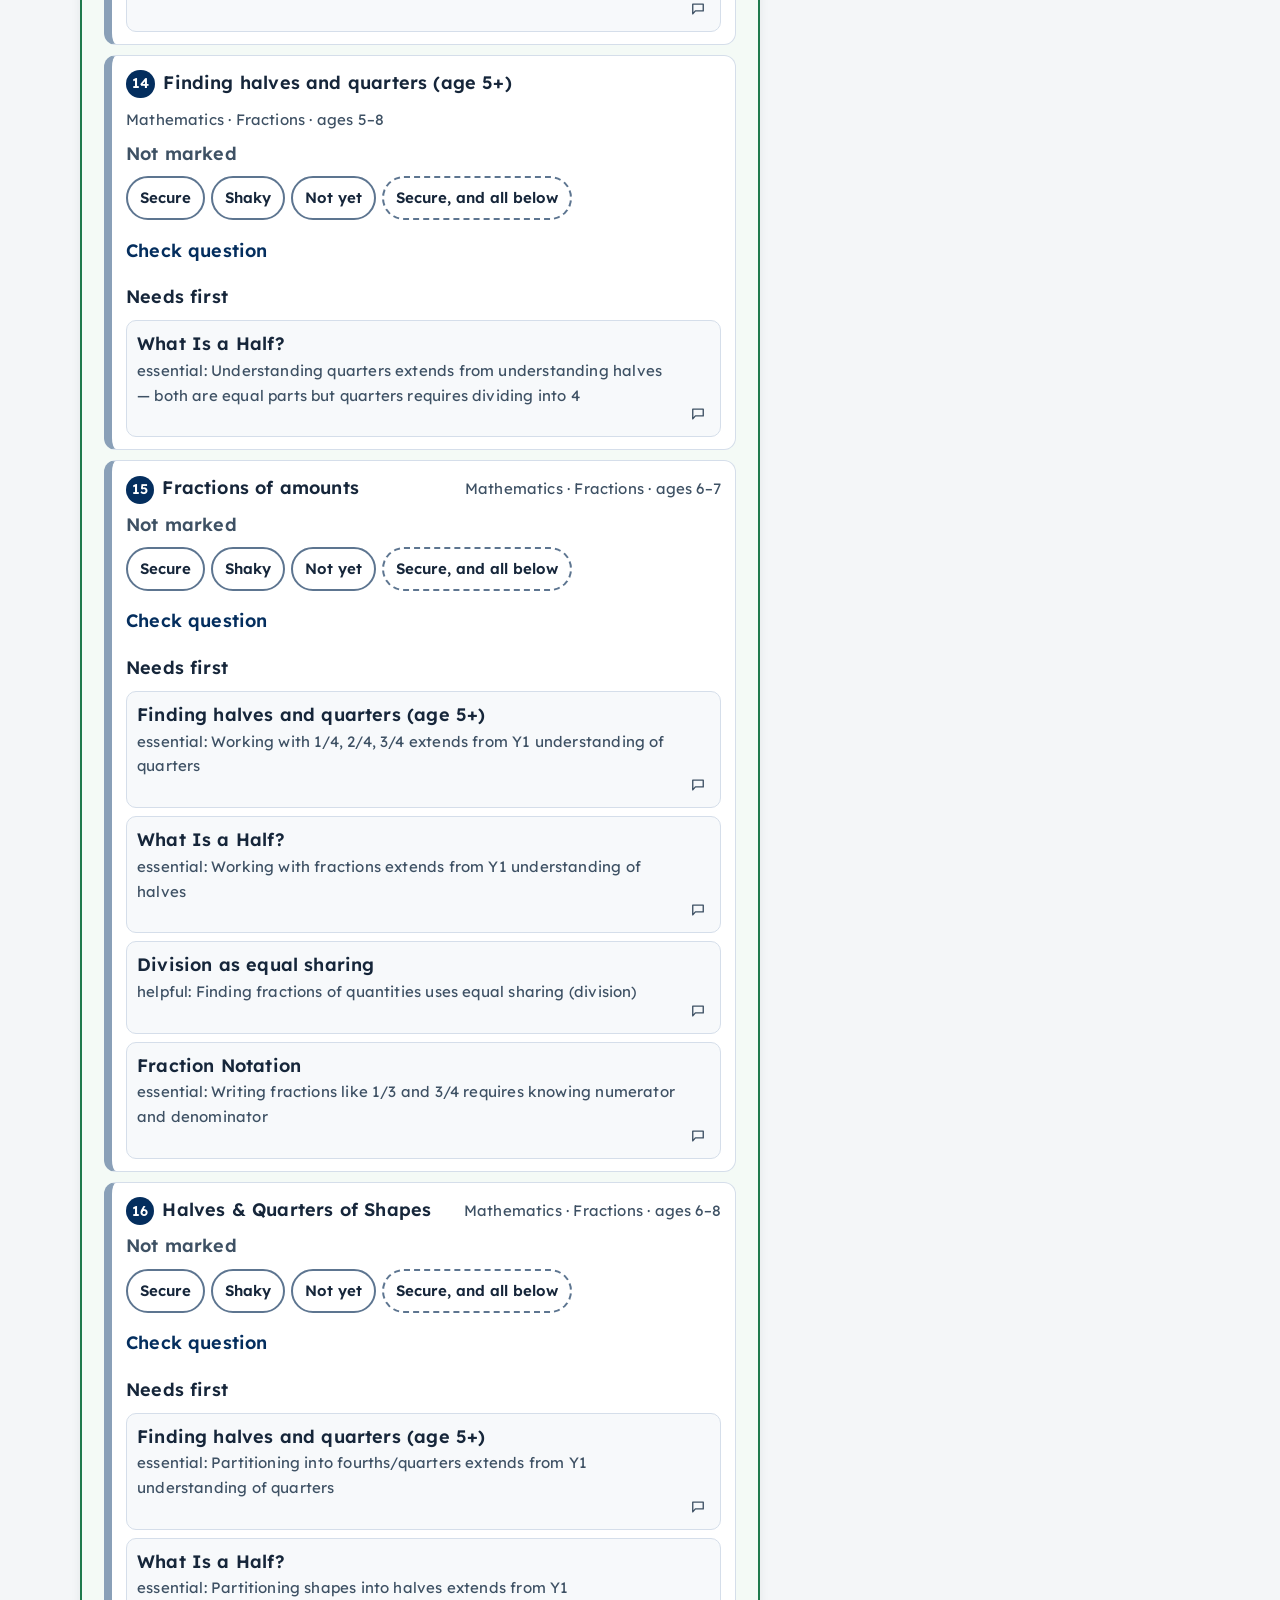
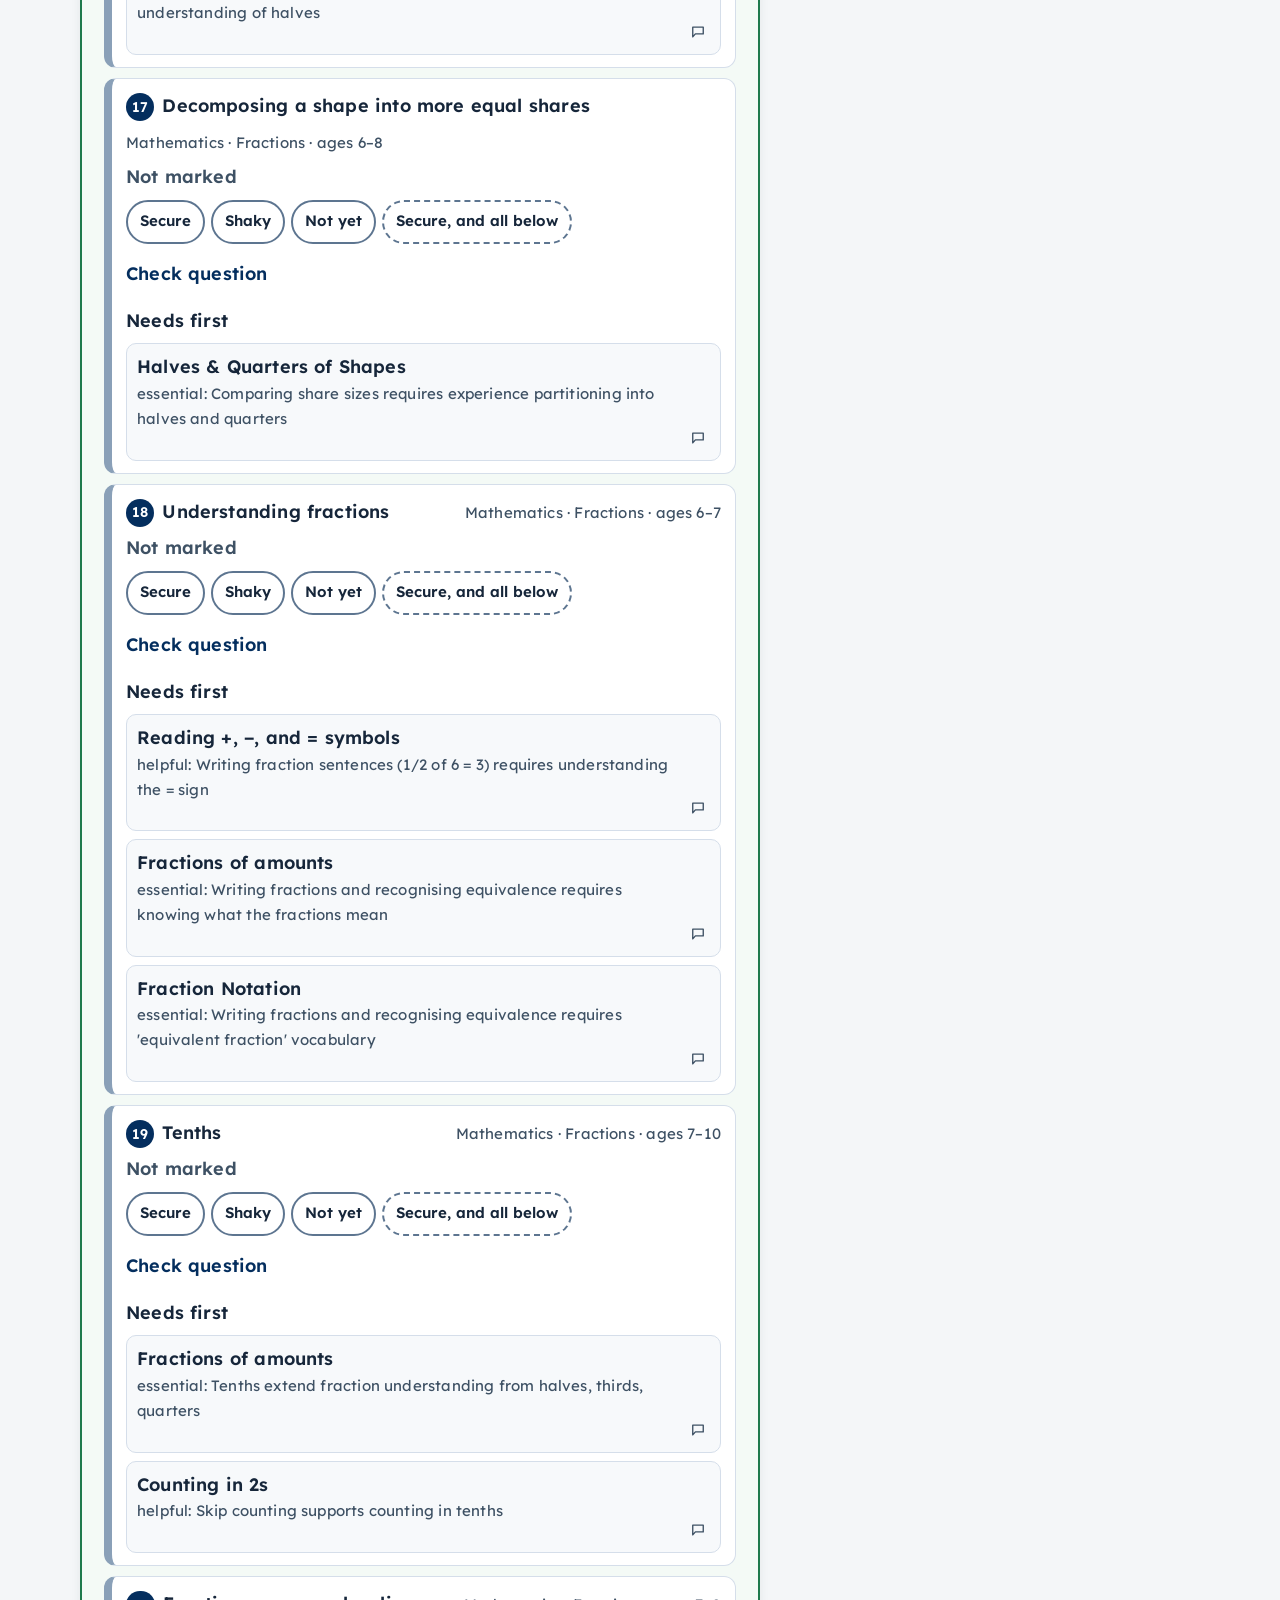
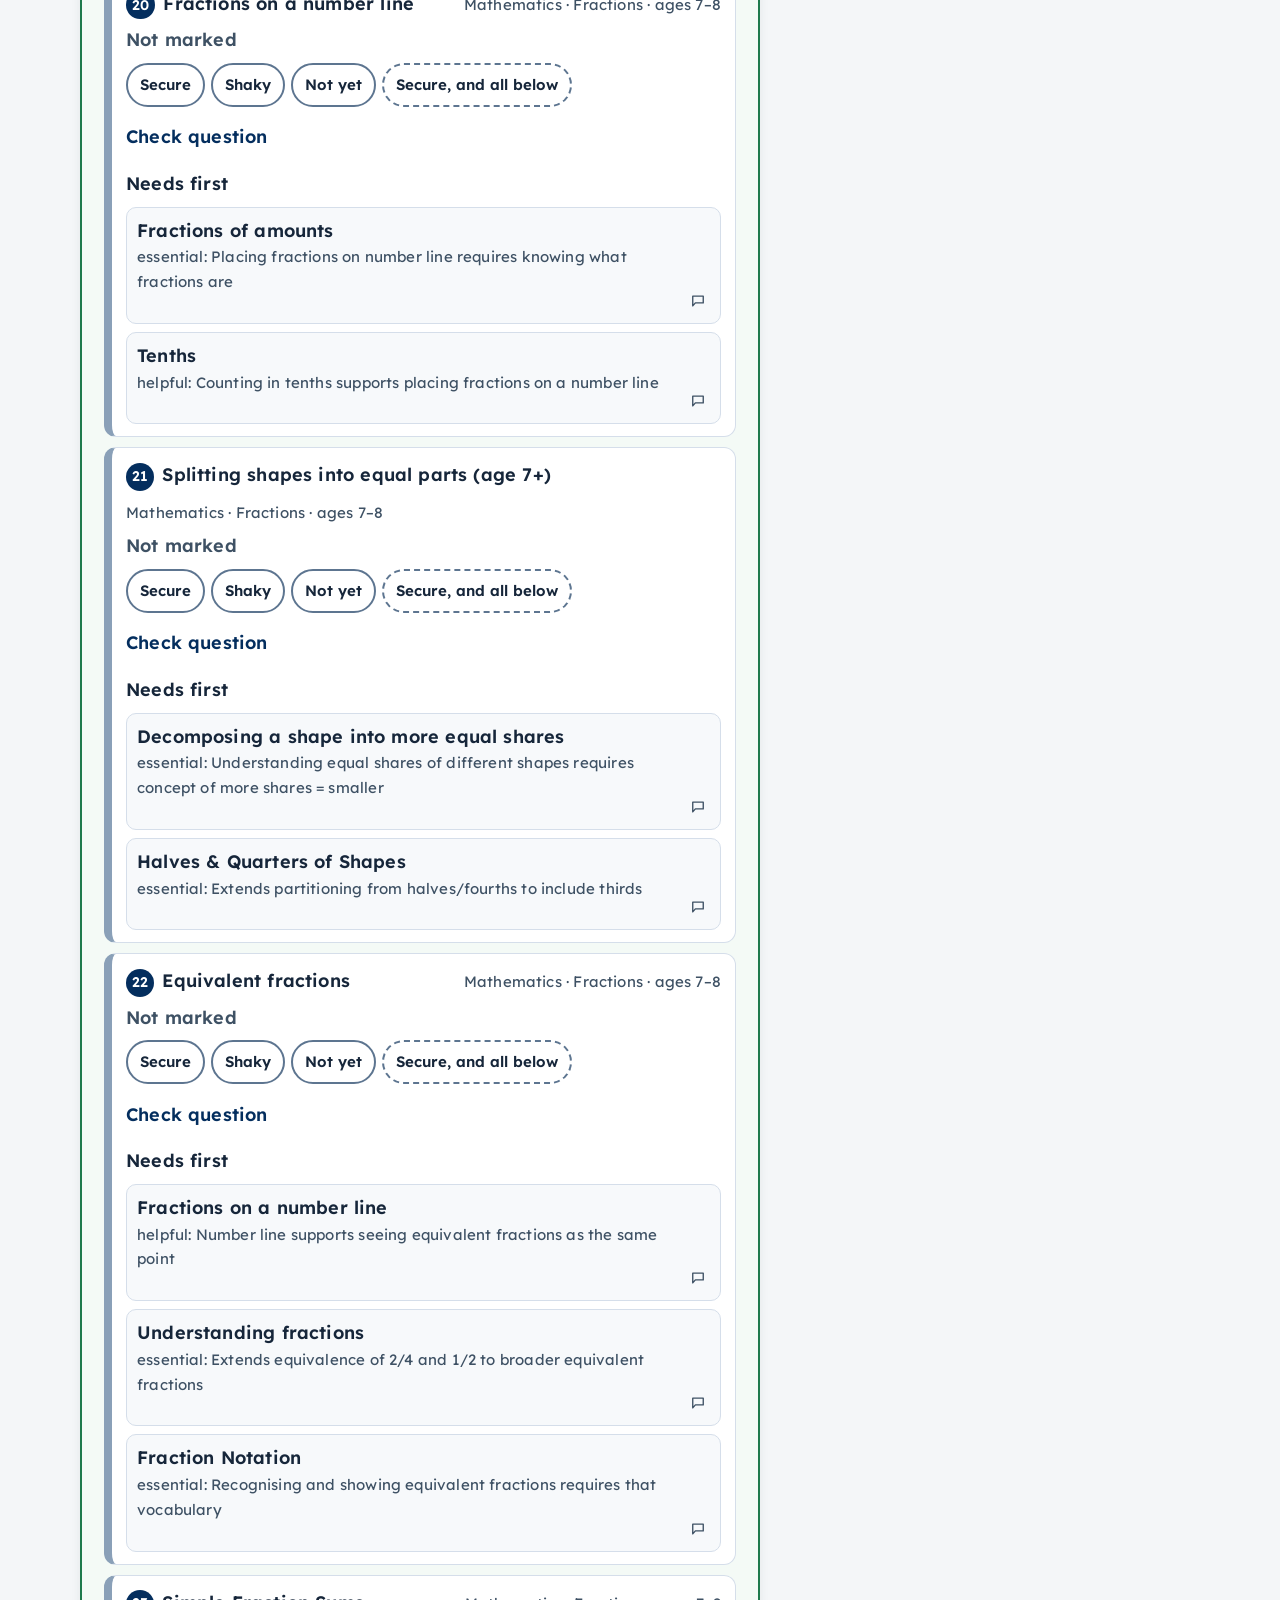
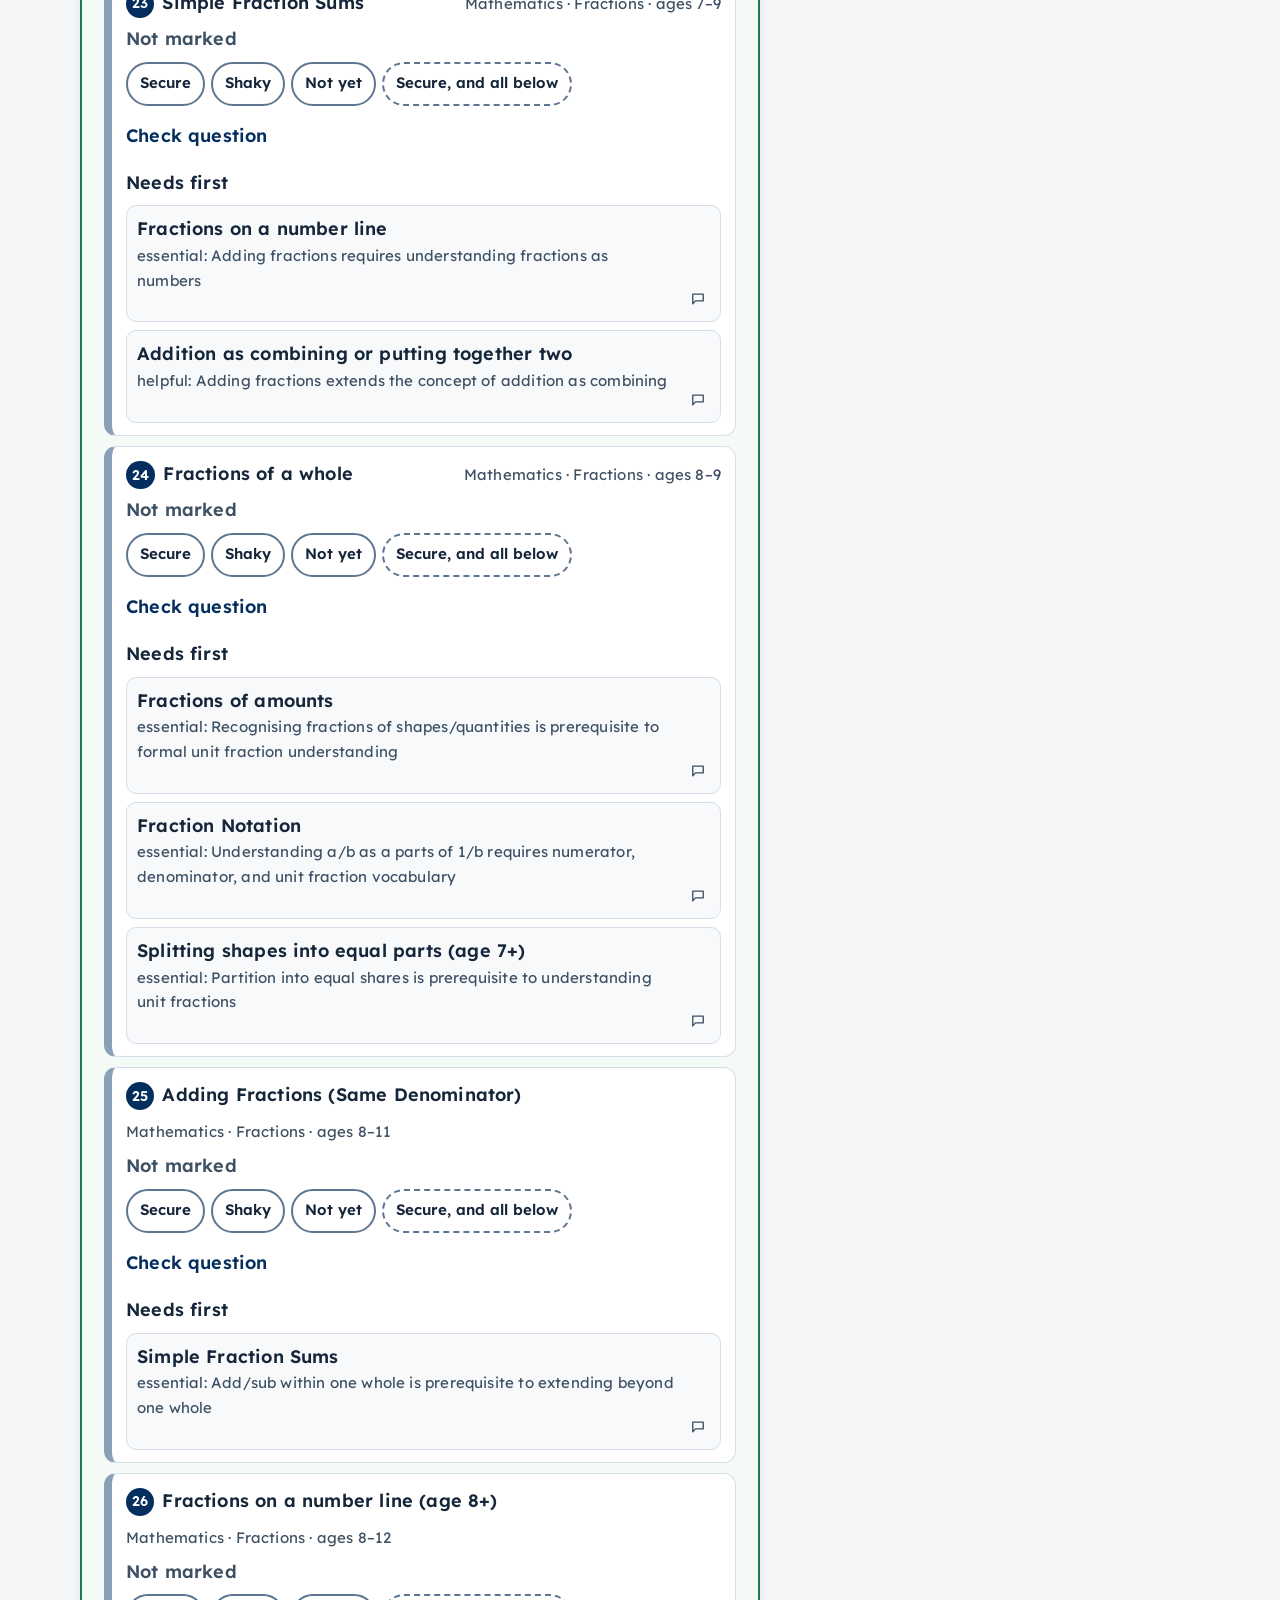
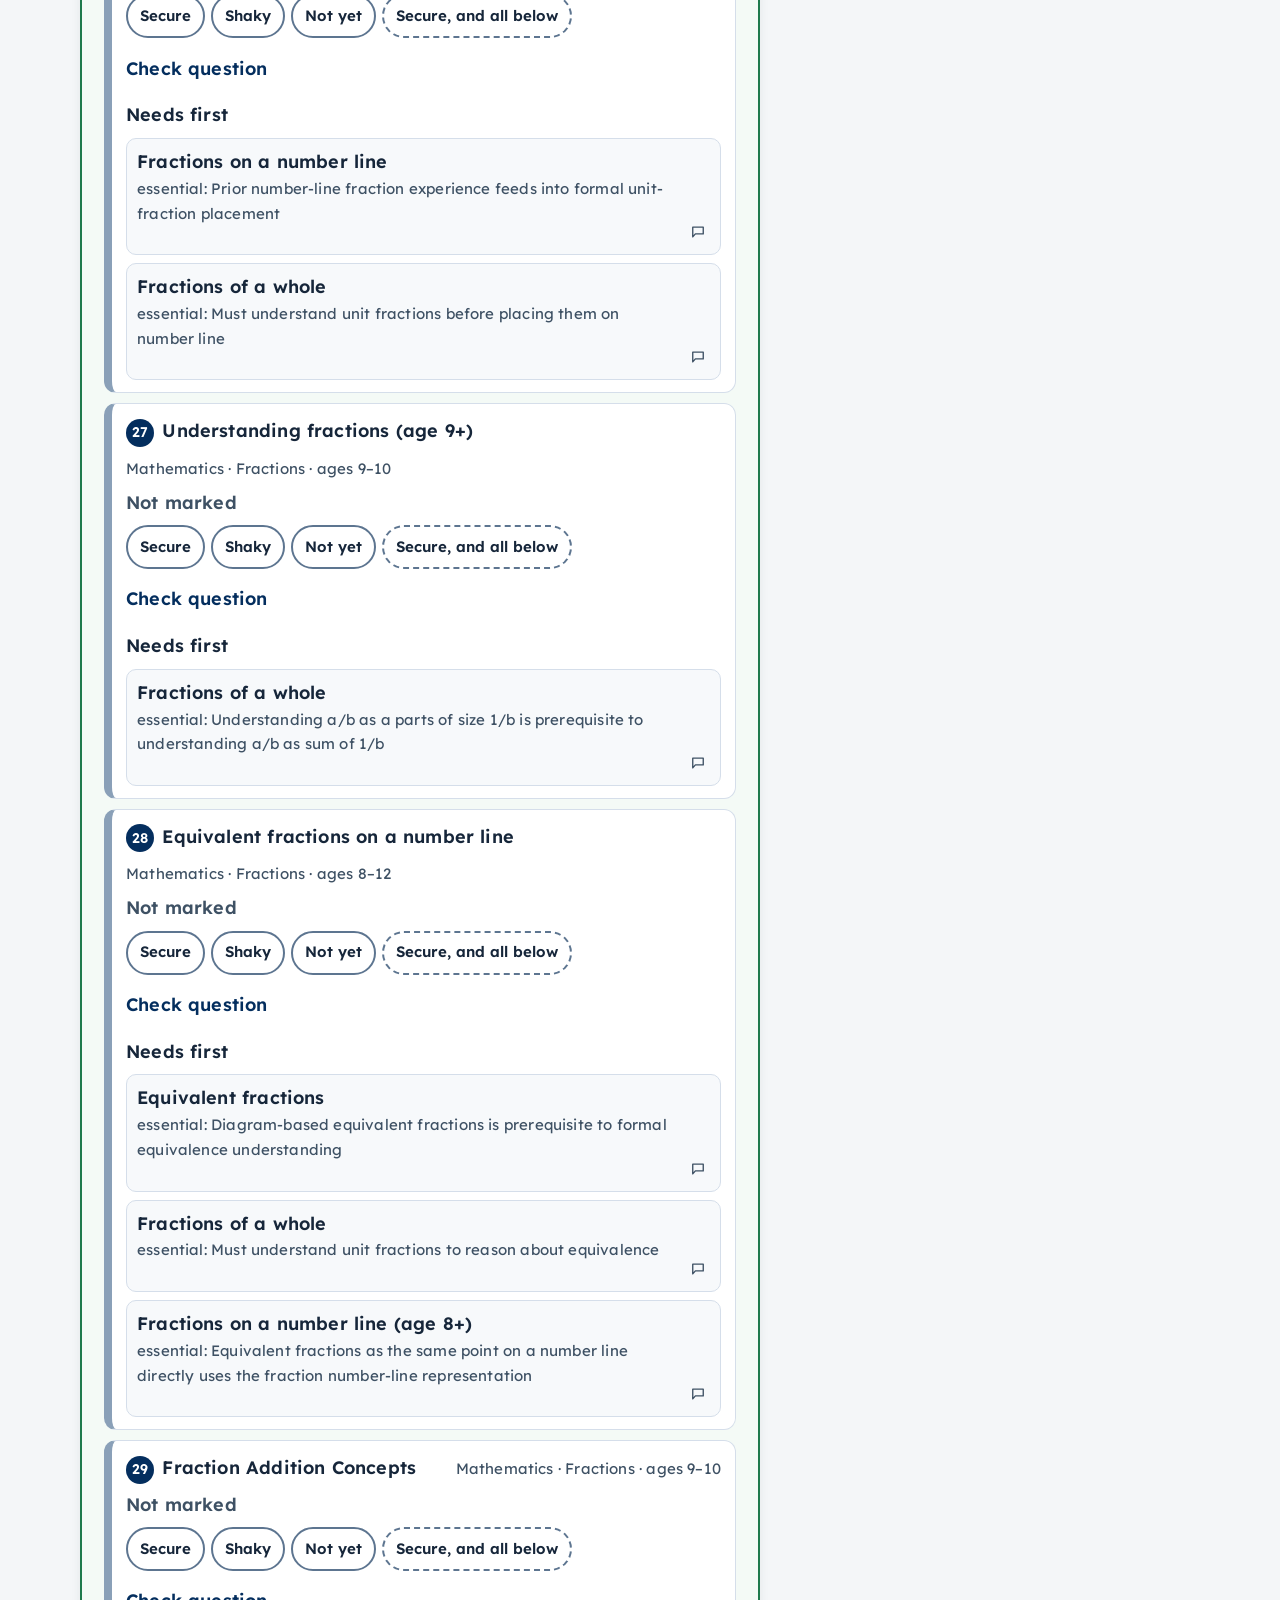
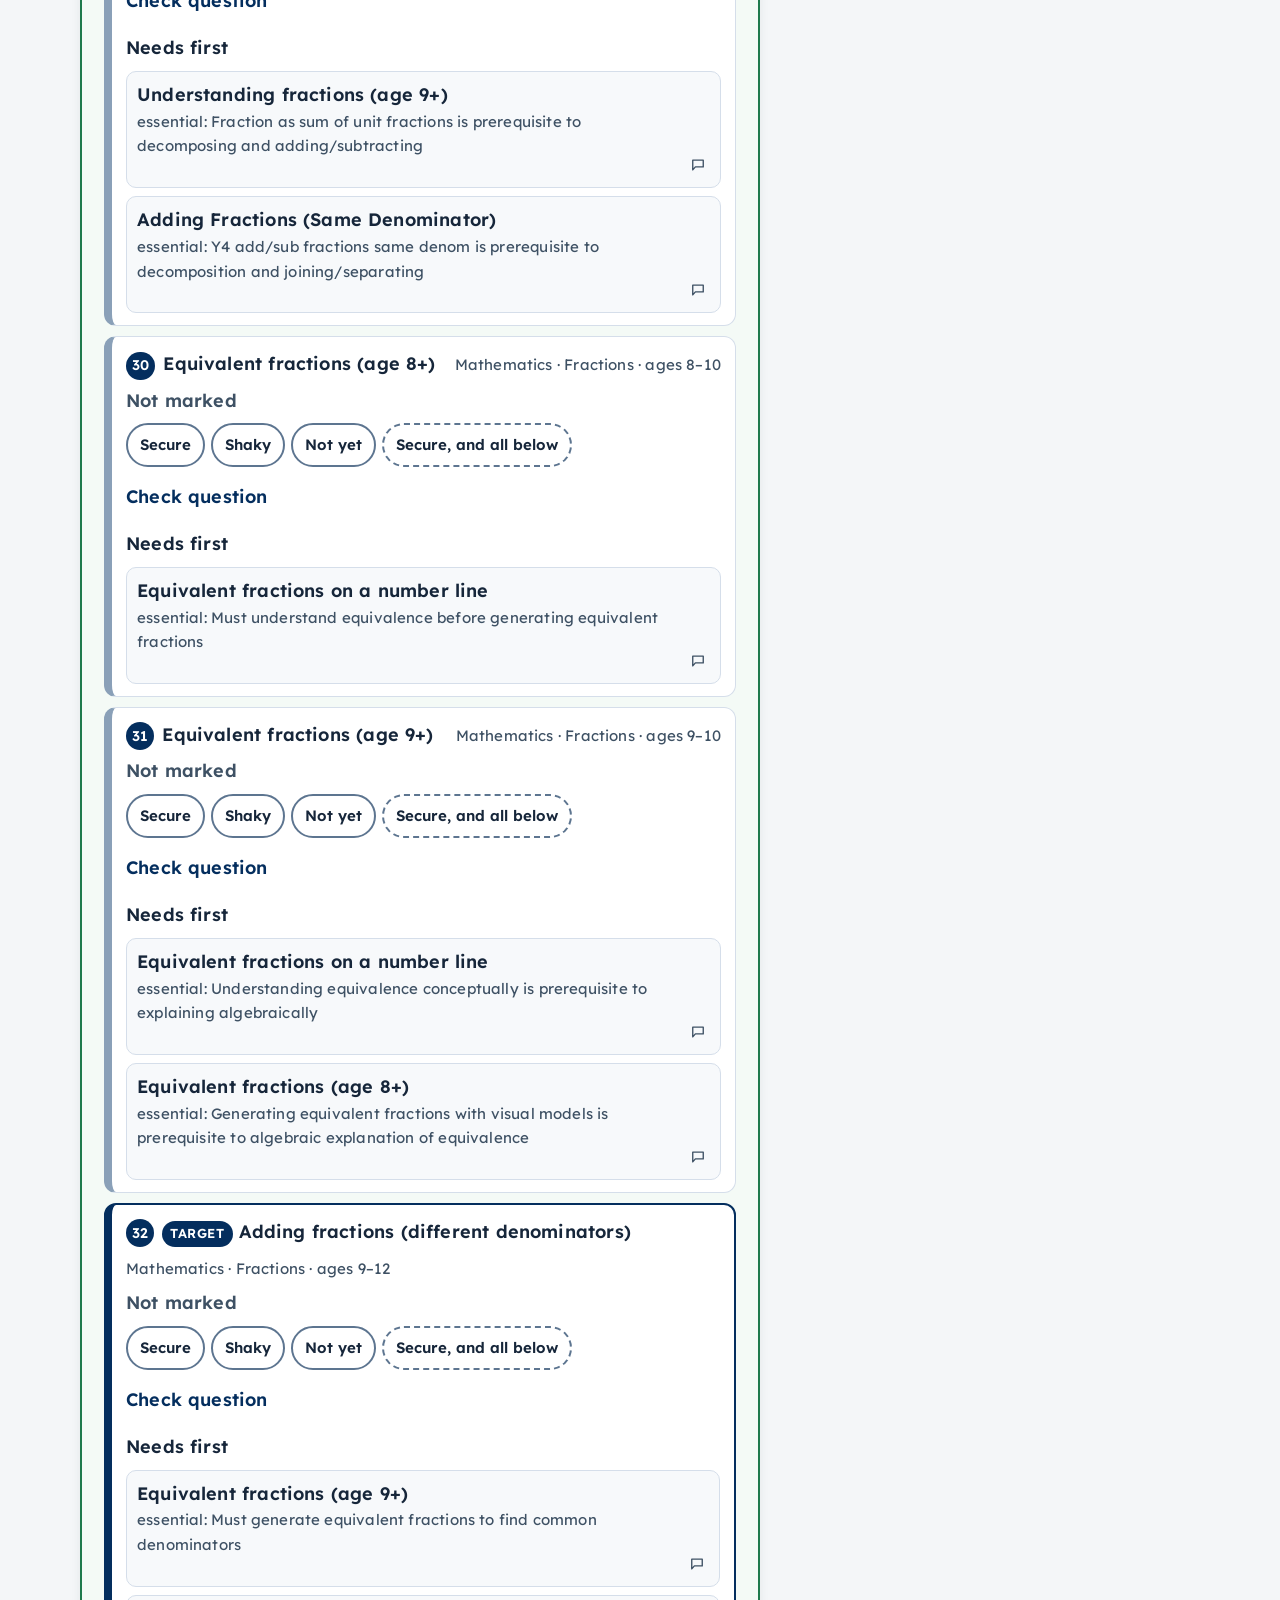
==== commit e362881e: "Tint each step's container with its step colour. The skill picker uses the navy edge, the marking pa" ====
--- a/public/index.html
+++ b/public/index.html
@@ -6,8 +6,8 @@
   <meta name="robots" content="noindex">
   <meta http-equiv="Content-Security-Policy" content="default-src 'self'; script-src 'self'; style-src 'self' 'unsafe-inline'; img-src 'self'; font-src 'self'; connect-src 'self'; form-action 'self'; base-uri 'self'; object-src 'none'">
   <title>Gap finder · Better Schools</title>
-  <link rel="stylesheet" href="app.css?v=4">
-  <link rel="stylesheet" href="dark.css?v=4">
+  <link rel="stylesheet" href="app.css?v=5">
+  <link rel="stylesheet" href="dark.css?v=5">
   <link rel="preload" href="data/ma.json" as="fetch">
   <link rel="preload" href="data/en.json" as="fetch">
   <script src="theme-init.js?v=1"></script>
@@ -78,8 +78,8 @@
     <p id="save-warning" class="notice" hidden>This browser could not save marks. They will last only until you leave the page.</p>
   </section>
 
-  <section class="panel" aria-labelledby="find-heading">
-    <div class="section-heading"><span class="step">1</span><h2 id="find-heading">Pick a skill</h2></div>
+  <section class="panel zone-pick" aria-labelledby="find-heading">
+    <div class="section-heading"><span class="step-icon" aria-hidden="true"><svg viewBox="0 0 24 24"><circle cx="10.5" cy="10.5" r="5.5" fill="none" stroke="currentColor" stroke-width="1.8"/><path d="M14.8 14.8L20 20" fill="none" stroke="currentColor" stroke-width="1.8" stroke-linecap="round"/></svg></span><span class="step">1</span><h2 id="find-heading">Pick a skill</h2></div>
     <div id="subject-board" class="subject-board" role="group" aria-label="Subject"></div>
     <div class="filters">
       <div>
@@ -102,11 +102,11 @@
   </section>
 
   <div class="workspace">
-    <section aria-labelledby="path-label">
+    <section class="panel zone-mark" aria-labelledby="path-label">
       <h2 id="path-label" class="sr-only">Prerequisite path</h2>
       <div id="path"><div class="empty"><p>Loading skills.</p></div></div>
     </section>
-    <aside id="panel" class="panel side" aria-live="polite" aria-labelledby="where-heading">
+    <aside id="panel" class="panel side zone-start" aria-live="polite" aria-labelledby="where-heading">
       <h2 id="where-heading">Where to start</h2>
       <p>Loading skills.</p>
     </aside>
@@ -195,6 +195,6 @@
 <script id="catalog" type="application/json">{"v":"v1","attribution":{"title":"Marble Skill Taxonomy (v1)","copyright":"© Generative Spark, Inc. (Marble)","url":"https://withmarble.com","databaseLicence":"ODbL 1.0","contentLicence":"CC BY-SA 4.0","source":"https://github.com/withmarbleapp/os-taxonomy","standards":"Curriculum standards referenced by the taxonomy have their own upstream licences (see PROVENANCE.md in that repository).","note":"This is a starting point, not a diagnosis. Ages are approximate and the taxonomy is not written for learners with additional needs. Treat prerequisite links as a starting point and use professional judgement."},"default":"mt_-V7EnqU7gG","subjects":[{"c":"ma","n":"Mathematics","r":1,"f":"data/ma.json","a":["maths","math","numeracy"]},{"c":"en","n":"English","r":1,"f":"data/en.json","a":["literacy","reading","writing"]},{"c":"sc","n":"Science","r":0,"f":"data/sc.json","a":["science"]},{"c":"hi","n":"History","r":0,"f":"data/hi.json","a":["history"]},{"c":"ge","n":"Geography","r":0,"f":"data/ge.json","a":["geography"]},{"c":"co","n":"Computing","r":0,"f":"data/co.json","a":["computing","digital","coding"]},{"c":"ls","n":"Life Skills","r":0,"f":"data/ls.json","a":["life skills"]},{"c":"ps","n":"Personal & Social Development","r":0,"f":"data/ps.json","a":["personal","social","wellbeing"]},{"c":"ll","n":"Learning to Learn","r":0,"f":"data/ll.json","a":["learning to learn","metacognition"]}],"starters":{"ma":["mt_-V7EnqU7gG","mt_fR0UtsSREU","mt_LpSuPgL31x","mt_-hTTat0mBR"],"en":["mt__KHQttMde3","mt_wwdRhPyz6s","mt_PJyCGJz5Hv","mt_f_dMmvzxwo"],"sc":["mt_L1469gt34A","mt_e6PP4ip39V","mt_KsKLVW_ssY","mt_XirhnAB6Ye"],"hi":["mt_VXcua6-txq","mt__F_i67waLN","mt_mmudyxf7bT","mt_MlD0gwLSw9"],"ge":["mt_5zPXTvZTcX","mt_fXE9t2ETGx","mt_61Pa4Eksva","mt_w4cUnN_SsQ"],"co":["mt_AzTrT5ySCx","mt_kH1DzOPsXG","mt_5CcwPYEafI","mt_ic4dmtTZlw"],"ls":["mt_FIkqA0qhnj","mt_b0sXYFblDL","mt_F62VTeHB4-","mt_RNRymbz5SO"],"ps":["mt_kvrvpQris4","mt_9NQEiYLQA3","mt_rqLMfiw61L","mt_rpug2tkYhb"],"ll":["mt_6eTZUwKQZr","mt_95zxYqpP7m","mt_TDUpy57QVM","mt_wvcFlwOrDl"]},"topics":[["mt__p5n8z5soJ",5,"Algorithms & Programming","Step-by-Step Instructions",5,10,0.06,32],["mt_iqmt8wL26h",5,"Algorithms & Programming","Decisions and repeats in algorithms",6,8,0.0107,32],["mt_nfGAtwqSvP",5,"Algorithms & Programming","Decisions and input in programs",8,10,0.0439,35],["mt_6XbAmdmjDb",5,"Algorithms & Programming","Loops in programs",8,10,0.0429,35],["mt_sPV503BQnI",5,"Algorithms & Programming","My first visual program",8,10,0.0214,34],["mt_5UtPmgdoQ9",5,"Algorithms & Programming","Testing and debugging programs",8,10,0.0225,290],["mt_eNJ99tRb3p",5,"Algorithms & Programming","Building and testing programs",10,12,0.0932,291],["mt_YZOjP8KHsM",5,"Algorithms & Programming","Variables in programs",10,12,0.074,35],["mt_AzTrT5ySCx",5,"Artificial Intelligence","AI in Daily Life",5,8,0.045,32],["mt_jvJ35MmCvK",5,"Artificial Intelligence","Real-World Robots",5,7,0.0086,32],["mt_WRRv1ABECC",5,"Artificial Intelligence","Smart Versus Not-Smart Devices",5,8,0.0643,32],["mt_u6SYiVx7FX",5,"Artificial Intelligence","Voice Assistants and How They Work",5,8,0.045,32],["mt_EedcpioR0v",5,"Artificial Intelligence","Recommendation Systems and Filter Bubbles",6,12,0.0129,32],["mt_fT4G0QloX5",5,"Artificial Intelligence","AI in Computer Games",7,9,0.0075,32],["mt_bPFToj0OhZ",5,"Artificial Intelligence","AI Mistakes and Limitations",7,9,0.0247,32],["mt_oajUvqAiBJ",5,"Artificial Intelligence","Humans Versus Machines",7,9,0.0161,32],["mt_K6qtan847r",5,"Artificial Intelligence","Machine Learning Basics",7,9,0.0257,32],["mt_ofOGCQ7FWj",5,"Artificial Intelligence","Patterns and Classification",7,9,0.0289,32],["mt_HopZomN12L",5,"Artificial Intelligence","AI Data Collection and Privacy",8,12,0.0279,99],["mt_tzMr83pS8v",5,"Artificial Intelligence","Deepfakes and AI-Generated Content",8,12,0.0171,32],["mt_cVp_nop-5L",5,"Artificial Intelligence","AI and Fairness in Decisions",9,11,0.0171,32],["mt_ZpCcTU8j_o",5,"Artificial Intelligence","AI and the Environment",9,11,0.0922,53],["mt__AWSThGJ0d",5,"Artificial Intelligence","AI and the Future of Work",9,11,0.0161,96],["mt__BbOjiY5A5",5,"Artificial Intelligence","Bias in AI Systems",9,11,0.0161,32],["mt_1z-gJBJFlM",5,"Artificial Intelligence","Designing Fair AI Rules",9,12,0.0171,32],["mt__LiAEHt9nk",5,"Artificial Intelligence","The Future of AI",9,11,0.0954,117],["mt_kH1DzOPsXG",5,"Data Representation","Data and Information for Computers",5,10,0.0354,32],["mt_sHMpam8zcd",5,"Data Representation","All data as numbers",10,12,0.0279,33],["mt_WQiVj8gIRs",5,"Data Representation","Binary on and off",10,12,0.0697,35],["mt_QpK9BpUO__",5,"Designing Digital Solutions","How apps meet users' needs",6,8,0.0182,162],["mt_OKCmMGWczX",5,"Designing Digital Solutions","Problems digital systems solve",6,8,0.0182,162],["mt_Q57cnsiKsB",5,"Designing Digital Solutions","Checking solutions against criteria",8,10,0.0418,422],["mt_5CcwPYEafI",5,"Designing Digital Solutions","Co-creating user stories",8,10,0.0332,422],["mt_9qF97kGhvq",5,"Designing Digital Solutions","Designing a digital solution",8,10,0.0311,422],["mt_WoBE0CZWGg",5,"Designing Digital Solutions","Designing a user interface",10,12,0.0493,423],["mt_MXxVMCr7_4",5,"Designing Digital Solutions","Evaluating digital solutions",10,12,0.0525,422],["mt_9fyI5B1U_V",5,"Designing Digital Solutions","Improving digital designs",10,12,0.0932,423],["mt_EfF81YvgXV",5,"Designing Digital Solutions","User stories and design criteria",10,12,0.0279,422],["mt_XbGfVhfiUz",5,"Digital Systems","Computers in Everyday Life",5,8,0.0761,0],["mt_SZrMv3YAky",5,"Digital Systems","Hardware and software",5,6,0.0322,32],["mt_o0vTMl8vj5",5,"Digital Systems","Parts of a computer",6,8,0.0247,34],["mt_kV441n9SLg",5,"Digital Systems","Peripherals for different purposes",8,10,0.015,34],["mt_YfbfIdljWd",5,"Digital Systems","Sending data between devices",8,10,0.0279,38],["mt_Hft-0nxZvB",5,"Digital Systems","Computer networks",10,12,0.0322,38],["mt_el7qeUK-Cd",5,"Digital Systems","How the internet sends data",10,12,0.0322,38],["mt_GKL5Usnd11",5,"Digital Systems","Inside a computer",10,12,0.0171,38],["mt_mqMPlNMIEN",5,"Digital Tools & Collaboration","Sharing and working together digitally",6,8,0.0225,160],["mt_JI0Iv01hCT",5,"Digital Tools & Collaboration","Collaborating in shared documents",8,10,0.0429,418],["mt_XeT37rd69f",5,"Digital Tools & Collaboration","Saving and organising files",8,10,0.0204,162],["mt_r5rwyP8zRU",5,"Digital Tools & Collaboration","Choosing the right digital tool",10,12,0.1286,419],["mt_d6BsiDtFjP",5,"Digital Tools & Collaboration","Planning digital group projects",10,12,0.045,418],["mt_gNDkyx19tk",5,"Privacy & Security","Data that is about me",5,6,0.0161,162],["mt_ic4dmtTZlw",5,"Privacy & Security","Apps store my data online",6,8,0.0322,162],["mt_0sR1xhrn7W",5,"Privacy & Security","Logging in to my account",6,8,0.0161,160],["mt_y8-x0P5P9R",5,"Privacy & Security","Memorable, hard-to-guess passwords",8,10,0.0075,160],["mt_qOv8OP8z2G",5,"Privacy & Security","What my accounts store",8,10,0.0525,227],["mt_0XHRJ49akv",5,"Privacy & Security","My digital footprint",10,12,0.0514,227],["mt_h_XQsdIavD",5,"Privacy & Security","Privacy when collecting data",10,12,0.0611,227],["mt_pWaBywSX9V",5,"Privacy & Security","Unique passphrases",10,12,0.0289,227],["mt_scBgiMKhG_",1,"English Thinking","Reading for Meaning",5,6,0.1179,256],["mt_GugVunb2lI",1,"English Thinking","Monitoring Comprehension",6,8,0.1008,258],["mt_QB4qIGJIIj",1,"English Thinking","Author's word choices",7,9,0.0236,258],["mt_lp3qyEujIv",1,"English Thinking","Inference vs Explicit Meaning",7,9,0.0279,259],["mt_LH714Riydn",1,"English Thinking","Knowing What You Don't Know",8,10,0.03,259],["mt_U_8iVFZuHH",1,"English Thinking","Reviewing Own Writing",8,10,0.0418,259],["mt_haNr13NIuN",1,"English Thinking","Reflecting on Your Language Use",10,11,0.0482,259],["mt_N8CpN1EJrP",1,"Grammar & Punctuation","Building sentences",4,7,0.3248,0],["mt_of2GggtxFl",1,"Grammar & Punctuation","Spaces Between Words",4,6,0.0032,2],["mt_yBJyCfhtem",1,"Grammar & Punctuation","Basic Nouns & Verbs",5,7,0.0729,0],["mt_uM6q_KBWKy",1,"Grammar & Punctuation","Capitals for Names, Days and I",5,7,0.0032,2],["mt_TfOiog-ALs",1,"Grammar & Punctuation","Grammar words: letter, word, sentence",5,6,0.0289,2],["mt_YXVQaufkKO",1,"Grammar & Punctuation","Joining Words with 'And'",5,8,0.0482,2],["mt_VY3rBq8RyP",1,"Grammar & Punctuation","Prepositions",5,7,0.03,2],["mt_6lHBTwQPrS",1,"Grammar & Punctuation","Question Words",5,6,0.1758,2],["mt_18qkgxr_-T",1,"Grammar & Punctuation","Regular Plural Nouns",5,6,0.0364,2],["mt_QEr24lqzvH",1,"Grammar & Punctuation","Starting and Ending Sentences",5,8,0.089,2],["mt_mKAZTqItRG",1,"Grammar & Punctuation","Apostrophes: Contraction and Possession",6,9,0.0461,2],["mt_ntqNLHsj5n",1,"Grammar & Punctuation","Commas in lists",6,12,0.0568,2],["mt_RioBUxHz1X",1,"Grammar & Punctuation","Determiners and articles",6,8,0.0021,2],["mt_cU3LcEVkBQ",1,"Grammar & Punctuation","Expanded noun phrases",6,8,0.0429,3],["mt_u1-UfD0rTH",1,"Grammar & Punctuation","Four Types of Sentences",6,7,0.0707,2],["mt_qzwQAOfurw",1,"Grammar & Punctuation","Grammar Terms: Nouns, Verbs and Tense",6,7,0.0547,3],["mt_enj1sMcfOT",1,"Grammar & Punctuation","Past, Present and Progressive Tense",6,9,0.0675,259],["mt_sZXPK1FnRB",1,"Grammar & Punctuation","Pronouns",6,8,0.0279,2],["mt_wtbCz5hBdw",1,"Grammar & Punctuation","Simple sentences: one idea",6,7,0.0021,2],["mt_u7Jxjjatkh",1,"Grammar & Punctuation","Subject-verb agreement",6,9,0.0139,2],["mt_wq-1OJ_8s5",1,"Grammar & Punctuation","Subordinate clauses",6,11,0.0504,2],["mt_j351evNNnB",1,"Grammar & Punctuation","Adjectives vs adverbs",7,8,0.0107,3],["mt_lC0gkyimcr",1,"Grammar & Punctuation","Capital letters in titles",7,8,0.0043,2],["mt_2l06snztdP",1,"Grammar & Punctuation","Choosing A or An",7,8,0.0021,2],["mt_uorNrPTh6U",1,"Grammar & Punctuation","Expressing Time, Place and Cause",7,10,0.0279,2],["mt_B8JOz79O6t",1,"Grammar & Punctuation","Grammar Terms: Clauses and Conjunctions",7,10,0.0429,3],["mt_KIG5FQI5fC",1,"Grammar & Punctuation","Irregular past tense verbs",7,8,0.0525,259],["mt_nFBLNoChD0",1,"Grammar & Punctuation","Irregular Plural Nouns",7,11,0.0043,2],["mt_G7jhJrOD2P",1,"Grammar & Punctuation","Leaving out words readers know",7,8,0.0043,2],["mt_9yFAtUkoYr",1,"Grammar & Punctuation","Pronouns for clarity",7,9,0.0279,2],["mt_-mw3JeIjhU",1,"Grammar & Punctuation","Punctuating Direct Speech",7,12,0.0193,258],["mt_7D-vlii8F-",1,"Grammar & Punctuation","The Present Perfect Tense",7,12,0.0579,259],["mt_8bIXVKTdtK",1,"Grammar & Punctuation","Abstract nouns",8,9,0.0011,2],["mt_2NfIKEYdbm",1,"Grammar & Punctuation","Agreement in sentences",8,10,0.0064,2],["mt_X1L9DoUwjF",1,"Grammar & Punctuation","Comparatives & Superlatives",8,9,0.0107,3],["mt_39Yyr1KG7F",1,"Grammar & Punctuation","Doing, thinking and saying verbs",8,9,0.03,3],["mt_EbiGRVK8uR",1,"Grammar & Punctuation","Expanded noun phrases (age 8+)",8,11,0.0182,3],["mt_0QJoKWABdC",1,"Grammar & Punctuation","Fronted Adverbials and Commas",8,12,0.0279,2],["mt_J5cx6S_eT9",1,"Grammar & Punctuation","Grammar Terms: Pronouns and Determiners",8,9,0.0386,3],["mt_N9zffZxuu5",1,"Grammar & Punctuation","Modal Verbs and Possibility",8,10,0.0568,259],["mt_bn5ggh84qD",1,"Grammar & Punctuation","Plural vs Possessive in Nouns",8,9,0.0193,2],["mt_Of-WsrRQ8B",1,"Grammar & Punctuation","Simple Past, Present and Future",8,10,0.0579,259],["mt_ay0qkGj0jg",1,"Grammar & Punctuation","Standard English Verbs",8,9,0.0536,259],["mt_VVx0hPPSKi",1,"Grammar & Punctuation","Adjective Order in Sentences",9,11,0.0139,3],["mt_m3-eXac3aP",1,"Grammar & Punctuation","Brackets and dashes for parenthesis",9,12,0.0171,258],["mt_4-vfMgmCVB",1,"Grammar & Punctuation","Cohesion within paragraphs",9,12,0.0461,387],["mt_j2idD_jq73",1,"Grammar & Punctuation","Commas Before Joining Words",9,11,0.0096,2],["mt_VMS3kDQ8sA",1,"Grammar & Punctuation","Commas to avoid ambiguity",9,10,0.0107,2],["mt_p3tZiUaWAa",1,"Grammar & Punctuation","Converting Words into Verbs",9,11,0.0139,2],["mt_7SfQuXgNtd",1,"Grammar & Punctuation","Expanded noun phrases (age 9+)",9,10,0.0193,3],["mt_7oZ2YenzhX",1,"Grammar & Punctuation","Fixing Fragments & Run-Ons",9,10,0.0064,2],["mt_-tcJeAhK5k",1,"Grammar & Punctuation","Grammar Terms: Modal Verbs and Clauses",9,10,0.0386,3],["mt_uvILgZq9HN",1,"Grammar & Punctuation","Linking paragraphs with adverbials",9,11,0.0547,387],["mt_mkDqmejLMw",1,"Grammar & Punctuation","Progressive and Continuous Tenses",9,10,0.0557,259],["mt_T0jF7ylSvV",1,"Grammar & Punctuation","Quoted and reported speech",9,10,0.0547,259],["mt_YQ64pzcLDl",1,"Grammar & Punctuation","Relative Clauses",9,12,0.0161,2],["mt_qw6mhOl-Qy",1,"Grammar & Punctuation","Verb Prefixes and Meaning",9,10,0.0139,2],["mt_gbTyzvnWzr",1,"Grammar & Punctuation","Active and passive voice",10,12,0.0589,259],["mt_QwCjG9Pexc",1,"Grammar & Punctuation","Apostrophes for shared ownership",10,11,0.03,2],["mt_wUyAZJikAA",1,"Grammar & Punctuation","Bullet Point Punctuation",10,11,0.0043,2],["mt_mpktt3wj1M",1,"Grammar & Punctuation","Choosing Tenses for Precise Meaning",10,12,0.0579,259],["mt_uycuqPaiJ1",1,"Grammar & Punctuation","Colons and Semicolons in Lists",10,11,0.0054,2],["mt_0wUwxyBs5y",1,"Grammar & Punctuation","Commas After Introductory Elements",10,12,0.0118,2],["mt_AfIzLRvMgW",1,"Grammar & Punctuation","Commas with yes, no, and names",10,11,0.0161,258],["mt_LN_g2b3d34",1,"Grammar & Punctuation","Conjunctions, Prepositions and Interjections",10,11,0.0086,2],["mt_npRaYRhU2V",1,"Grammar & Punctuation","Consistent verb tense",10,11,0.0579,259],["mt_S7CnyZCnxg",1,"Grammar & Punctuation","Correlative Conjunctions",10,11,0.0064,2],["mt_hzkNpp2PdV",1,"Grammar & Punctuation","Grammar Terms: Voice and Punctuation",10,11,0.0622,259],["mt_QpmVikVaqY",1,"Grammar & Punctuation","Hyphens in Prefixed Words",10,11,0.0171,3],["mt_hjtbA3g-Nn",1,"Grammar & Punctuation","Paragraph Cohesion",10,12,0.0547,387],["mt_xYjD_kA70s",1,"Grammar & Punctuation","Punctuating Clauses",10,11,0.0096,2],["mt_Q2Eud_PPz6",1,"Grammar & Punctuation","Punctuating Titles of Works",10,11,0.015,258],["mt_k7VtbWdfDO",1,"Grammar & Punctuation","The subjunctive mood",10,12,0.0086,2],["mt_ZO2iP89cld",1,"Grammar & Punctuation","Varying Sentence Structure",10,12,0.0107,2],["mt_lsO9O-_eZH",1,"Grammar & Punctuation","Advanced Punctuation for Clarity",11,14,0.0225,258],["mt_N5tiL3uIeq",1,"Grammar & Punctuation","Grammar for Effect",11,14,0.0729,259],["mt_HCweOHWSiu",1,"Grammar & Punctuation","Literary and Language Terminology",11,14,0.0686,259],["mt_IdFxLz-UW9",1,"Grammar & Punctuation","Phrases & Clauses",11,13,0.0236,3],["mt_S2fP8rUwrl",1,"Grammar & Punctuation","Standard English",11,13,0.0139,258],["mt_T9IXrlxfx2",1,"Grammar & Punctuation","Types of Sentences",11,14,0.0214,3],["mt_N5tciHU8cE",1,"Grammar & Punctuation","Verb Voice and Mood",12,14,0.0589,259],["mt_WBfj79OqXz",1,"Handwriting & Transcription","Sitting and holding a pencil",4,8,0.6452,0],["mt_H7DquwQi_F",1,"Handwriting & Transcription","Forming Capital Letters",5,8,0.0589,2],["mt_DMvKfP4uGC",1,"Handwriting & Transcription","Letter Formation Families",5,8,0.0032,2],["mt_oAK9GXSfqV",1,"Handwriting & Transcription","Writing digits 0-9",5,6,0.5477,2],["mt_02DH7sGXCi",1,"Handwriting & Transcription","Joining Letters",6,10,0.0579,2],["mt_So_5wBv8fI",1,"Handwriting & Transcription","Writing neatly at speed",7,8,0.0043,2],["mt_VRZawp3oFZ",1,"Handwriting & Transcription","Fast, legible joined writing",9,10,0.0054,2],["mt__KHQttMde3",1,"Phonics & Word Reading","Blending Sounds to Read Words",4,8,0.2197,2],["mt_9-OHslmt1g",1,"Phonics & Word Reading","Consonant Digraphs",4,7,0.1844,2],["mt_frDIaXzWbx",1,"Phonics & Word Reading","Knowing all letters",4,6,0.2562,2],["mt_PvU3eoikev",1,"Phonics & Word Reading","Onsets & Rimes",4,8,0.2465,2],["mt_4GiE83rJF_",1,"Phonics & Word Reading","Rhyming words",4,8,0.2465,0],["mt_F978c32kDr",1,"Phonics & Word Reading","Single Letter Sounds",4,7,0.2487,2],["mt_1KCwbGvm1F",1,"Phonics & Word Reading","Understanding print",4,6,0.3355,0],["mt_BtMbZibZUj",1,"Phonics & Word Reading","Vowel Digraphs",4,11,0.1833,2],["mt_70Ys4i1AB1",1,"Phonics & Word Reading","Compound Words",5,8,0.0096,2],["mt_xvKvxDXdJj",1,"Phonics & Word Reading","Counting words in spoken sentences",5,6,0.0043,2],["mt_fMd7v87IiI",1,"Phonics & Word Reading","Diphthongs and complex vowels",5,8,0.0043,2],["mt_a6m7PqTuJN",1,"Phonics & Word Reading","R-Controlled Vowel Sounds",5,8,0.0032,2],["mt_t1JXeNgKcu",1,"Phonics & Word Reading","Reading Contractions",5,6,0.0407,2],["mt_ZhvwM6LMBL",1,"Phonics & Word Reading","Reading fluently",5,8,0.1661,2],["mt_YKkCM63fSC",1,"Phonics & Word Reading","Reading High-Frequency Words by Sight",5,10,0.1726,2],["mt__CMXZiPfTV",1,"Phonics & Word Reading","Reading Inflectional Endings",5,7,0.0086,2],["mt_C7abt7pRr6",1,"Phonics & Word Reading","Split Digraphs and Magic E",5,7,0.0043,2],["mt_j89i4u2fKr",1,"Phonics & Word Reading","Spotting and making alliteration",5,6,0.0279,2],["mt_UvNrOXny1i",1,"Phonics & Word Reading","Syllables",5,6,0.2476,0],["mt_roAgL1rQRF",1,"Phonics & Word Reading","Trigraphs",5,8,0.0054,2],["mt_oVnNR1lVv6",1,"Phonics & Word Reading","Adding, deleting and swapping sounds",6,7,0.0118,2],["mt_OgJPbGkrYk",1,"Phonics & Word Reading","Alternative Spellings for Known Sounds",6,12,0.1854,2],["mt_-nj-DnW4uU",1,"Phonics & Word Reading","Reading and spelling consonant blends",6,7,0.0139,2],["mt_V-ldQp56bF",1,"Phonics & Word Reading","Reading with Expression and Accuracy",6,10,0.1618,2],["mt_7DEMuNxUTh",1,"Phonics & Word Reading","Segmenting consonant clusters",6,7,0.0139,2],["mt_kVzAFMuFc4",1,"Phonics & Word Reading","Syllables (age 6+)",6,10,0.0107,2],["mt_14OR-MhGJ9",1,"Phonics & Word Reading","Decoding unfamiliar words",7,9,0.0086,2],["mt_HrgDjxcWvf",1,"Phonics & Word Reading","Prefixes and suffixes",7,11,0.0086,2],["mt_v9qTyarbgE",1,"Phonics & Word Reading","Sound games with clusters",7,8,0.0129,2],["mt_dgheXIYAD-",1,"Phonics & Word Reading","Three-letter consonant clusters",7,8,0.015,2],["mt_8-POYyg7GJ",1,"Reading Comprehension","Predicting what happens next",4,10,0.0482,2],["mt_XeMZdf2Y9W",1,"Reading Comprehension","Book Features and Author's Reasons",5,8,0.1243,2],["mt_sSQlLOnAow",1,"Reading Comprehension","Characters, settings, and events",5,9,0.2165,2],["mt_GLY3R3YSlf",1,"Reading Comprehension","Comparing Characters Across Stories",5,10,0.0397,386],["mt_5n-O41lUgn",1,"Reading Comprehension","Connecting reading to experience",5,11,0.0311,258],["mt_gZIo5oiBMt",1,"Reading Comprehension","Different Types of Texts",5,8,0.0439,2],["mt_thsY1ZesaU",1,"Reading Comprehension","Discussing Texts as a Group",5,10,0.0322,2],["mt_mLPEMpYb_R",1,"Reading Comprehension","Listening to Texts Read Aloud",5,10,0.3569,0],["mt_aFvsj35QzC",1,"Reading Comprehension","Main Topic of Informational Texts",5,7,0.1565,2],["mt_OlhMP7ShFT",1,"Reading Comprehension","Pictures and Text Working Together",5,10,0.0279,2],["mt_qUKddG0UYv",1,"Reading Comprehension","Pictures in different books",5,7,0.0214,2],["mt_GbisjfWodT",1,"Reading Comprehension","Picturing and summing up stories",5,6,0.0075,2],["mt_E5KC4AnRLW",1,"Reading Comprehension","Reading between the lines",5,10,0.149,2],["mt_pxIoWWZy8L",1,"Reading Comprehension","Reading on a screen",5,6,0.0289,2],["mt_zlSoIKPyId",1,"Reading Comprehension","Retelling Stories with Structure",5,8,0.1083,2],["mt_OTFABm2xdf",1,"Reading Comprehension","Rhythm in rhymes and songs",5,6,0.0268,2],["mt_rQ2YJJi4uh",1,"Reading Comprehension","Self-Correcting While Reading",5,12,0.1018,258],["mt__sYpBrdzcp",1,"Reading Comprehension","Sharing ideas about Australian stories",5,6,0.0268,258],["mt_sQYvGbYD1I",1,"Reading Comprehension","Texts are everywhere",5,6,0.0107,2],["mt_HF1t82HCJu",1,"Reading Comprehension","What is this text for?",5,6,0.0107,2],["mt_Pp_pizml7n",1,"Reading Comprehension","Australian stories: words and pictures",6,7,0.0193,258],["mt_xjl6AEhnjk",1,"Reading Comprehension","Characters' Viewpoints and Responses",6,8,0.0429,386],["mt_fL1Xz8ostr",1,"Reading Comprehension","Expressive and Sensory Language",6,9,0.0632,3],["mt_q2jwCeUZ9s",1,"Reading Comprehension","How recounts and reports work",6,7,0.0375,258],["mt_QCWWmDMYZR",1,"Reading Comprehension","Main Topic & Key Details",6,10,0.0236,2],["mt_RNYNrRMqKL",1,"Reading Comprehension","Making pictures in your head",6,8,0.0086,2],["mt_YrDlg_J4kQ",1,"Reading Comprehension","Menus and links on websites",6,8,0.0171,2],["mt_w5sIW_-T_J",1,"Reading Comprehension","Navigating digital texts",6,7,0.0322,2],["mt_ZhUuT__i2H",1,"Reading Comprehension","Non-Fiction Text Features",6,12,0.105,2],["mt_nePS3LNvBy",1,"Reading Comprehension","Stories, facts and persuading",6,7,0.0225,258],["mt_VEwM7ClYYE",1,"Reading Comprehension","Story Sequence and Central Message",6,8,0.1093,2],["mt_TffvIu6VgG",1,"Reading Comprehension","What holds a poem together",6,7,0.0322,259],["mt_gR5_n99Ntt",1,"Reading Comprehension","Forms of Poetry and Performance",7,12,0.045,259],["mt_qdd0t4Sj6A",1,"Reading Comprehension","How characters and places connect",7,8,0.0193,258],["mt_yIk_4o0MOa",1,"Reading Comprehension","How texts in subjects differ",7,9,0.045,259],["mt_ukLvUD8DFA",1,"Reading Comprehension","Inferring Characters' Feelings and Motives",7,11,0.074,259],["mt_sMAcZW6vWM",1,"Reading Comprehension","Main Ideas & Note-Taking",7,10,0.0772,258],["mt_JcLwbDGGvJ",1,"Reading Comprehension","Same topic, different texts",7,8,0.0193,258],["mt_v33BwiyRnd",1,"Reading Comprehension","Story Lessons and Morals",7,8,0.0354,2],["mt_aVZJhPbc_1",1,"Reading Comprehension","Text Features & Presentation",7,12,0.0407,3],["mt_yHQacItlhf",1,"Reading Comprehension","Themes and messages",7,10,0.0375,2],["mt_JWjSZNk1Qy",1,"Reading Comprehension","Who is this text for?",7,8,0.0214,258],["mt_OltpfaX7l6",1,"Reading Comprehension","Why the author wrote it",7,11,0.0397,2],["mt_vPmPulZtJG",1,"Reading Comprehension","Words that show characters",7,8,0.0257,387],["mt_KmPZ5diLEP",1,"Reading Comprehension","Character Traits and Motivation",8,12,0.0557,387],["mt_VJEQ32O0Ae",1,"Reading Comprehension","Clues to audience and purpose",8,9,0.0204,258],["mt_8FwtdJzeDh",1,"Reading Comprehension","Combining information from texts",8,12,0.0171,3],["mt_w4wKFP3jud",1,"Reading Comprehension","Connecting Ideas in Texts",8,10,0.0247,3],["mt_Eehl12cSnN",1,"Reading Comprehension","In-Depth Character and Setting Analysis",8,10,0.0525,387],["mt_KbCCmLmxYN",1,"Reading Comprehension","Interpreting visual information in texts",8,12,0.0204,3],["mt__PcuXj7_I1",1,"Reading Comprehension","Layout and navigation words online",8,9,0.0247,3],["mt_H0ajATAlus",1,"Reading Comprehension","Morals in Fables, Folktales and Myths",8,11,0.0247,2],["mt_ty63-JSHTC",1,"Reading Comprehension","Rhythm and sound words",8,9,0.0439,259],["mt_M-S5oQhxYa",1,"Reading Comprehension","Same purpose, different audience",8,9,0.0204,258],["mt_UcmVDMgFGX",1,"Reading Comprehension","Stories from other places, times",8,9,0.0386,258],["mt_ujwtRoYJ34",1,"Reading Comprehension","Structural terminology",8,11,0.0225,3],["mt_oVwNnjYPUY",1,"Reading Comprehension","Structure of information texts",8,12,0.03,3],["mt_tX0R4-4WXy",1,"Reading Comprehension","Themes Across Cultures and Traditions",8,12,0.0289,2],["mt_vC-_ESyMut",1,"Reading Comprehension","Understanding and judging films",8,9,0.0364,259],["mt_ZanQuV90qi",1,"Reading Comprehension","Cultural Allusions and Word Meaning",9,10,0.0086,3],["mt_nKS_vCYrg3",1,"Reading Comprehension","Explaining Events & Ideas",9,10,0.015,3],["mt_V6456X6pJE",1,"Reading Comprehension","Fact vs opinion",9,12,0.0129,2],["mt_A0htaNaK7b",1,"Reading Comprehension","Finding Theme and Summarising",9,11,0.0354,258],["mt_j32D5DZX7x",1,"Reading Comprehension","Firsthand and Secondhand Accounts",9,12,0.0193,2],["mt__CFtXgDaEL",1,"Reading Comprehension","Headlines, menus and links online",9,10,0.0247,3],["mt_k-V37x3zsF",1,"Reading Comprehension","How authors support their points",9,12,0.0043,2],["mt_oX753JF2Ub",1,"Reading Comprehension","How images are framed",9,10,0.0236,3],["mt_furAIwoO9t",1,"Reading Comprehension","How Language Choices Affect the Reader",9,12,0.0193,3],["mt_PetJM-AYz9",1,"Reading Comprehension","How Parts Build a Whole Text",9,11,0.015,3],["mt_IX37F4rNed",1,"Reading Comprehension","Justifying Views About Texts",9,12,0.1404,259],["mt_5FREdVoS8s",1,"Reading Comprehension","Multiple Accounts of Events",9,12,0.0075,2],["mt_E_OryWIYkn",1,"Reading Comprehension","Narrator's Point of View",9,11,0.0536,387],["mt_fruAJ2RaRT",1,"Reading Comprehension","Old and new texts compared",9,10,0.0257,258],["mt_4IxR66uGLc",1,"Reading Comprehension","Poems, Drama & Prose",9,12,0.0461,259],["mt_hvmqr1qcTU",1,"Reading Comprehension","Puns and playing with words",9,10,0.045,259],["mt_0MfpLj0Uhb",1,"Reading Comprehension","Recommending Books",9,12,0.0536,259],["mt_BGMS9We5w9",1,"Reading Comprehension","Similar storylines across cultures",9,10,0.0386,258],["mt_5zTlbDWkDI",1,"Reading Comprehension","Stages of texts across subjects",9,10,0.0589,259],["mt_t06dHX2ZYw",1,"Reading Comprehension","Text & Media Connections",9,11,0.0021,2],["mt_2jksKpNzeF",1,"Reading Comprehension","Visualising to understand and judge",9,10,0.0322,259],["mt_sUVOS2jH3J",1,"Reading Comprehension","Comparing Books",10,12,0.0525,259],["mt_WRlJ0-hAOG",1,"Reading Comprehension","Comparing Characters, Settings and Events",10,11,0.0525,387],["mt_-1okUh0Jdv",1,"Reading Comprehension","Comparing Structure in Information Texts",10,12,0.0579,259],["mt_LCJNRaRXtW",1,"Reading Comprehension","Different viewpoints in texts",10,12,0.0536,387],["mt_iv-BJS9W60",1,"Reading Comprehension","Explaining Relationships in Texts",10,11,0.015,3],["mt_jO0gHMk7Ti",1,"Reading Comprehension","How Authors Treat Similar Themes",10,12,0.0247,2],["mt_ORlMNVV4FL",1,"Reading Comprehension","How image order shapes meaning",10,11,0.0214,3],["mt_xsk3iuNVVI",1,"Reading Comprehension","Multimedia elements in texts",10,11,0.0236,3],["mt_f7RadQGOnQ",1,"Reading Comprehension","Personification and sound devices",10,11,0.045,259],["mt_ak_ZgoMKRQ",1,"Reading Comprehension","Quoting Accurately from Texts",10,11,0.0343,259],["mt_7-N8TmQUsB",1,"Reading Comprehension","Reading for history and culture",10,11,0.0386,258],["mt_uQI6mhU6hW",1,"Reading Comprehension","Skimming, scanning and checking",10,11,0.0975,259],["mt_Sg-jC5f9L6",1,"Reading Comprehension","Stages of speeches and videos",10,11,0.0654,259],["mt_XnRhhEqJLJ",1,"Reading Comprehension","Summarising Non-Fiction Main Ideas",10,11,0.0289,258],["mt_S3XMQOYt_D",1,"Reading Comprehension","Supporting ideas with evidence",10,12,0.0043,2],["mt_kJ4xXKL_nO",1,"Reading Comprehension","Synthesising across multiple texts",10,12,0.0171,3],["mt_rKwE6w2V6G",1,"Reading Comprehension","Texts as clues to time",10,11,0.0257,258],["mt_JVVKT-_AD9",1,"Reading Comprehension","Using Multiple Sources",10,12,0.0804,3],["mt_E2iv1E6klO",1,"Reading Comprehension","Visualising complex texts",10,12,0.0461,259],["mt_II6iw4BmJI",1,"Reading Comprehension","Analysing Text Structure",11,14,0.0129,3],["mt__evtvKA25j",1,"Reading Comprehension","Blended and adapted text types",11,12,0.0665,259],["mt_1GF5MeNZPA",1,"Reading Comprehension","Critical comparison across texts",11,14,0.0611,259],["mt_gMSFymQlrW",1,"Reading Comprehension","Evaluating Arguments in Non-Fiction",11,14,0.1404,259],["mt_DVSHx3YMkN",1,"Reading Comprehension","Figurative Language and Literary Devices",11,14,0.1404,259],["mt_ix4nIsZzS3",1,"Reading Comprehension","How context shapes responses",11,12,0.0665,387],["mt_VitRPAsDik",1,"Reading Comprehension","Media texts and their context",11,12,0.0257,258],["mt_x2sWtfTeYT",1,"Reading Comprehension","Narrative Perspective and Unreliable Narrators",11,14,0.1308,259],["mt_Hqz5y_tWz2",1,"Reading Comprehension","Plot Structure and Character Development",11,14,0.1308,259],["mt_aClzPBiS9k",1,"Reading Comprehension","Poetic forms and conventions",11,14,0.1426,259],["mt_jIcgbCmziD",1,"Reading Comprehension","Purpose, audience, and context",11,14,0.0204,3],["mt_7xt5pXdVvl",1,"Reading Comprehension","Recognising an author's style",11,12,0.0514,259],["mt_mSpJK-rKW_",1,"Reading Comprehension","Sound and meaning in poems",11,12,0.0514,259],["mt_wGxq92Na5g",1,"Reading Comprehension","Tracing Theme Across a Text",11,14,0.0354,258],["mt_tIi6L1n7kF",1,"Reading Comprehension","Understanding drama and performance",11,14,0.1308,259],["mt_dmFnJzxKwz",1,"Reading Comprehension","Using and Evaluating Textual Evidence",11,14,0.1404,259],["mt_9k1qcpvVi_",1,"Reading Comprehension","Wide Independent Reading Across Genres",11,14,0.0504,259],["mt_f8n4txtLej",1,"Speaking & Listening","Asking Questions",4,11,0.179,258],["mt_4A7FYmvVhA",1,"Speaking & Listening","Describing Aloud",4,9,0.1747,258],["mt_n6GhzDPllD",1,"Speaking & Listening","Exploring Ideas Through Talk",4,6,0.3344,256],["mt_S0hzjAeLSK",1,"Speaking & Listening","Expressing & Justifying Opinions",4,9,0.1747,0],["mt_wwdRhPyz6s",1,"Speaking & Listening","Group discussions",4,11,0.1983,258],["mt_mB7DVai-Uf",1,"Speaking & Listening","Listening and responding",4,11,0.4287,0],["mt_mpzmwTktqF",1,"Speaking & Listening","Home talk and school talk",5,6,0.0054,2],["mt_dALEWRHXnZ",1,"Speaking & Listening","Asking, offering and requesting",6,7,0.0139,258],["mt_ZBMcX2oRor",1,"Speaking & Listening","Reciting Poetry",6,10,0.06,258],["mt_1m4J4KOjPy",1,"Speaking & Listening","Talks with clear structure",6,7,0.0139,258],["mt_sXRHr7tfS5",1,"Speaking & Listening","Engaging Listeners and Valuing Viewpoints",7,11,0.045,259],["mt_r-BgS-lqTe",1,"Speaking & Listening","Giving and following instructions",7,8,0.0064,258],["mt_2_fB4LuVwc",1,"Speaking & Listening","Language for different roles",7,8,0.0204,258],["mt_ds2TOtP8I1",1,"Speaking & Listening","Reporting & Recounting",7,12,0.0129,258],["mt_gBK8uXQlQW",1,"Speaking & Listening","Precise words in presentations",8,9,0.0204,259],["mt_yrMniCJu_S",1,"Speaking & Listening","Preparing for and Explaining in Discussions",8,12,0.0289,259],["mt_LNYTNpJOGT",1,"Speaking & Listening","Building on Others in Discussions",9,12,0.0064,258],["mt_iodbOOmEQs",1,"Speaking & Listening","Identifying Reasons Behind a Speaker's Points",9,12,0.0364,259],["mt_k0-aLFge4X",1,"Speaking & Listening","Language that builds relationships",9,10,0.0407,259],["mt_-DuXzMVVXQ",1,"Speaking & Listening","Paraphrasing What You Hear",9,12,0.03,258],["mt_PsQdUQBw0D",1,"Speaking & Listening","Presenting an argument",9,10,0.0311,259],["mt_bkvB7QYKwg",1,"Speaking & Listening","Adapting Speech to Context",10,12,0.0129,258],["mt_Cc-QHVo747",1,"Speaking & Listening","Drawing Conclusions from Discussion",10,12,0.0289,259],["mt_on7FHCDmi-",1,"Speaking & Listening","Evaluating a Speaker's Argument",10,12,0.0322,259],["mt_bJyOTtP0b6",1,"Speaking & Listening","Language, roles and social distance",10,12,0.0429,259],["mt_VtqvUORa8K",1,"Speaking & Listening","Multimedia Presentations",10,12,0.0407,387],["mt_A4YUbzUFan",1,"Speaking & Listening","Summarising Spoken and Media Presentations",10,11,0.03,258],["mt__q8ln4Lvf7",1,"Speaking & Listening","Technical words in presentations",10,11,0.0547,387],["mt_ylFTYS80d1",1,"Speaking & Listening","Performing Scripts & Poetry",11,14,0.1308,259],["mt_cIxLOPS1Hc",1,"Speaking & Listening","Presentations that build a theme",11,12,0.0547,387],["mt_z07UNAIsNc",1,"Speaking & Listening","Speaking Formally and Giving Presentations",11,14,0.0139,258],["mt_Yrjn8jAt1c",1,"Speaking & Listening","Formal Debates",12,14,0.2111,387],["mt_EqXlZfB4jp",1,"Spelling & Word Study","Phonics Vocabulary",4,7,0.0825,0],["mt_BhYJZUsErp",1,"Spelling & Word Study","Segmenting words into sounds",4,8,0.09,2],["mt_AhfyJoTQtY",1,"Spelling & Word Study","Spelling from Dictation",5,8,0.0129,2],["mt_QdMMLRYWhn",1,"Spelling & Word Study","Spelling Verb Endings",5,7,0.0268,2],["mt_zBUcAPDRPM",1,"Spelling & Word Study","The Prefix un-",5,8,0.0139,2],["mt_Jq0MjURrRC",1,"Spelling & Word Study","Tricky words",5,10,0.0139,2],["mt_p_jxNLdus4",1,"Spelling & Word Study","Alternative Spellings for Sounds",6,9,0.0514,2],["mt_Z3G_97fnha",1,"Spelling & Word Study","Apostrophes for possession",6,9,0.0461,2],["mt_IntmJBg4VQ",1,"Spelling & Word Study","Spelling Contracted Forms",6,9,0.0439,2],["mt_FYK8m6eHQm",1,"Spelling & Word Study","Suffixes",6,10,0.0268,2],["mt_HdI1y5KsBl",1,"Spelling & Word Study","Apostrophes for possession (age 7+)",7,11,0.0182,2],["mt_37QCuGOxFe",1,"Spelling & Word Study","Homophones",7,10,0.0171,2],["mt_T6nrrf2K43",1,"Spelling & Word Study","Prefixes (age 7+)",7,10,0.0161,2],["mt_O2dS6gvClw",1,"Spelling & Word Study","Spelling Word Lists (age 7+)",7,9,0.0182,2],["mt_tHtjfjjFrl",1,"Spelling & Word Study","Suffixes (age 7+)",7,10,0.0214,2],["mt_6W5zzDIGZH",1,"Spelling & Word Study","Using a Dictionary to Check Spellings",7,11,0.0096,2],["mt_y8sicbhMci",1,"Spelling & Word Study","Spellings from Greek, French and Latin",8,12,0.0182,2],["mt_U_HQXCnAaG",1,"Spelling & Word Study","Advanced Spelling Conventions",9,12,0.0161,2],["mt_u3OuIXqmAo",1,"Spelling & Word Study","Homophones (age 9+)",9,10,0.0171,2],["mt_XK7NYt61cO",1,"Spelling & Word Study","Silent Letters in Words",9,12,0.0139,2],["mt_9hBs430cU4",1,"Spelling & Word Study","Spelling -able & -ible",9,12,0.0129,2],["mt_sJyZW4qYUG",1,"Spelling & Word Study","Spelling Word Lists (age 9+)",9,10,0.0182,2],["mt_2X9Cd38eSJ",1,"Spelling & Word Study","Suffixes (age 9+)",9,12,0.0129,2],["mt_4PA9IrxtCQ",1,"Spelling & Word Study","Applying Spelling Rules to Complex Words",11,14,0.0225,2],["mt_6-MYToNZ39",1,"Vocabulary","Discussing and Questioning New Words",5,11,0.1886,0],["mt_VLu59hpQ4T",1,"Vocabulary","Shades of Meaning",5,9,0.0654,3],["mt_oL9s_bufDp",1,"Vocabulary","Sorting & Categorising Words",5,8,0.1768,1],["mt_NP101Zl-4g",1,"Vocabulary","Using New Vocabulary",5,10,0.0289,2],["mt_aw0PldeT_L",1,"Vocabulary","Word Parts as Clues",5,8,0.0043,2],["mt_f_dMmvzxwo",1,"Vocabulary","Defining Words",6,9,0.1254,3],["mt_UEe3MC5RZc",1,"Vocabulary","Root Words & Inflections",6,9,0.0161,2],["mt_86DyHo9zO3",1,"Vocabulary","Formal and Informal English",7,11,0.0364,258],["mt_p1imGSFgJT",1,"Vocabulary","Word Families and Root Words",7,10,0.0161,2],["mt_WzOyJFKDIu",1,"Vocabulary","Domain Vocabulary Across Subject Areas",8,12,0.089,3],["mt_SUOhjmRqv9",1,"Vocabulary","Literal vs Figurative Language",8,9,0.0268,3],["mt__3hJj0H4HF",1,"Vocabulary","Words with several meanings",8,9,0.0064,3],["mt_E5YbLvMgLL",1,"Vocabulary","Antonyms & Synonyms",9,11,0.0086,3],["mt_x_Lg4RASVU",1,"Vocabulary","Greek and Latin Roots for Word Meaning",9,12,0.0182,2],["mt_IoGOSAQ8bz",1,"Vocabulary","Idioms & Proverbs",9,12,0.0107,3],["mt_hJW7hVflm3",1,"Vocabulary","Similes & Metaphors",9,12,0.0247,3],["mt_saW7PxtPxw",1,"Vocabulary","Using a Thesaurus to Choose Words",9,11,0.015,3],["mt_h3vmvQW5Wa",1,"Vocabulary","Choosing Formal Vocabulary",10,12,0.0182,258],["mt_1ro8W1cZYn",1,"Vocabulary","Dialects & Registers",10,11,0.0107,258],["mt_OLwNsTI6C7",1,"Vocabulary","Academic Vocabulary",11,14,0.0386,259],["mt_MlmIrLb_7x",1,"Vocabulary","Advanced Figurative Language",11,14,0.135,259],["mt_MIA4wfENUm",1,"Vocabulary","Hyperbole and emotive language",11,12,0.045,259],["mt_WZnwITSWr8",1,"Vocabulary","Vocabulary Strategies",11,14,0.0268,3],["mt_9V8Z386RDx",1,"Writing Composition","Changing a familiar story",5,6,0.0322,2],["mt_OyOYHlZ2_T",1,"Writing Composition","Responding to Writing Feedback",5,7,0.0547,259],["mt_PJyCGJz5Hv",1,"Writing Composition","Saying Sentences Before Writing Them",5,6,0.1329,258],["mt_4A4RpX-Go9",1,"Writing Composition","Shared Research Projects",5,9,0.0439,2],["mt_nYU6x2E2T8",1,"Writing Composition","Sharing and Publishing Your Writing",5,12,0.0171,2],["mt_nDAcXoPa0c",1,"Writing Composition","Simple Stories with Beginning and Ending",5,8,0.0997,259],["mt_nrXT7pDpG6",1,"Writing Composition","Writing and fixing together",5,6,0.0289,259],["mt_91f1XFvGZq",1,"Writing Composition","Writing opinions",5,7,0.0332,258],["mt_o8ciHks8t2",1,"Writing Composition","Writing Process Vocabulary",5,8,0.1608,0],["mt__MDiDU9Vck",1,"Writing Composition","Writing to inform",5,7,0.0729,258],["mt_hp2qJ-QRBn",1,"Writing Composition","Basic Informational Writing",6,12,0.0311,258],["mt_lIs10UMkPG",1,"Writing Composition","Building Writing Stamina",6,10,0.0804,387],["mt_KpBg1_T_84",1,"Writing Composition","Inventing rhymes and alliteration",6,7,0.0289,2],["mt_cB_j7towTD",1,"Writing Composition","Making new versions of stories",6,8,0.0675,259],["mt_9P9o6d0Qm3",1,"Writing Composition","Planning Ideas Before Writing",6,12,0.0504,387],["mt_cGzd5z56FB",1,"Writing Composition","Retelling and adapting stories",6,7,0.0354,2],["mt_I65kFjWwnF",1,"Writing Composition","Revising and editing",6,8,0.0654,259],["mt_WKxX-b86Vr",1,"Writing Composition","Structured Opinion Writing",6,12,0.0182,258],["mt_YNe6siFTFq",1,"Writing Composition","Writing Poetry",6,8,0.0482,259],["mt_vauULTecMH",1,"Writing Composition","Narrative Writing",7,12,0.0686,259],["mt_AvJMWQbDsr",1,"Writing Composition","Organising Writing into Paragraphs",7,12,0.0622,387],["mt_FGCFUCqJBB",1,"Writing Composition","Rehearsing and Varying Sentences",7,8,0.0257,258],["mt_pis4novXWQ",1,"Writing Composition","Revising and editing (age 7+)",7,12,0.0579,259],["mt_NTAc_EMeHZ",1,"Writing Composition","Borrowing from books you've read",8,9,0.0611,259],["mt_v5DyOEpbbr",1,"Writing Composition","Choosing Form and Tone for Your Audience",8,12,0.0557,387],["mt_AHXePdicRf",1,"Writing Composition","Making multimodal texts",8,10,0.045,387],["mt_HWYAspz-LK",1,"Writing Composition","Revising and editing (age 8+)",8,9,0.0493,259],["mt_FW9_8F52bw",1,"Writing Composition","Short Research Projects",8,12,0.0836,259],["mt_LMX-nZETLM",1,"Writing Composition","Vivid Word Choices",8,12,0.0407,387],["mt_82KKv0Fca3",1,"Writing Composition","Writing Craft Vocabulary",8,11,0.0761,0],["mt_cB7hV8sw7X",1,"Writing Composition","Writing for an audience",8,11,0.0386,387],["mt_ZxdfRbwkKM",1,"Writing Composition","Evidence-Based Writing",9,12,0.0536,259],["mt_sdmm_m60qX",1,"Writing Composition","Literary Evidence in Writing",9,11,0.0525,259],["mt_dRLP8g0SAg",1,"Writing Composition","Research & Note-Taking",9,12,0.0493,259],["mt_78-pnKfzmv",1,"Writing Composition","Creating digital multimodal texts",10,12,0.0375,387],["mt_AHAFw-atka",1,"Writing Composition","Layout and Formatting in Informational Writing",10,12,0.0407,387],["mt_j6ENpc8--_",1,"Writing Composition","Planning Narratives",10,12,0.0525,387],["mt_DcSMuVWgKU",1,"Writing Composition","Trying figurative language in writing",10,11,0.0761,387],["mt_curkA82CmO",1,"Writing Composition","Writing a Précis",10,11,0.0343,258],["mt_tn1rY9GbEZ",1,"Writing Composition","Cohesion and Transitions Across Writing",11,14,0.0547,387],["mt_zCUIJLdK_s",1,"Writing Composition","Developed Informational and Explanatory Writing",11,14,0.0707,387],["mt_sxcE47yOvd",1,"Writing Composition","Flashback, foreshadowing and more",11,12,0.0932,387],["mt_Qxyikkkzam",1,"Writing Composition","Persuasive Writing",11,14,0.2101,387],["mt_av-uRBrhwT",1,"Writing Composition","Planning, Revising and Editing Writing",11,14,0.0943,259],["mt_Qcsl1Z1x0l",1,"Writing Composition","Research & Source Evaluation",11,14,0.1115,387],["mt_9lN0SpKlEH",1,"Writing Composition","Writing Across Genres",11,14,0.105,387],["mt_BLzNxSSdWu",1,"Writing Composition","Writing Character & Dialogue",11,14,0.105,387],["mt_s6-6FYb5UQ",1,"Writing Composition","Writing Techniques for Effect",11,14,0.2015,387],["mt_fXE9t2ETGx",4,"Maps & Spatial Skills","Picture maps of familiar places",5,6,0.1865,21],["mt_61Pa4Eksva",4,"Maps & Spatial Skills","Finding places on a plan",7,8,0.0782,21],["mt_QVUW4olzHP",4,"Maps & Spatial Skills","Local, regional and state scales",7,8,0.0386,21],["mt_Juxx4n-8mu",4,"Maps & Spatial Skills","Locating neighbouring countries",8,9,0.0322,21],["mt_w4cUnN_SsQ",4,"Maps & Spatial Skills","Reading and drawing maps",8,10,0.0772,21],["mt_ejht12jhm2",4,"Maps & Spatial Skills","Grid references and directions",9,10,0.0439,21],["mt_l-3JUgI80b",4,"Places & Environments","Our school's Country",5,6,0.0289,279],["mt_5zPXTvZTcX",4,"Places & Environments","Special places I belong to",5,6,0.1886,5],["mt_svBtqePrBP",4,"Places & Environments","Changing and caring for places",6,7,0.0354,279],["mt_DxSbKzl-C-",4,"Places & Environments","Growing plants we use",6,8,0.0193,21],["mt_cUpJvBD1YA",4,"Places & Environments","Natural, managed and built features",6,7,0.0482,21],["mt_BYl4sds1SM",4,"Places & Environments","Raising farm animals",6,8,0.0193,21],["mt_pK6QkcKxZT",4,"Places & Environments","First Nations and local Country",7,8,0.0354,279],["mt_PJZf6WGfzl",4,"Places & Environments","Australia's states and territories",8,9,0.0397,21],["mt_r_ja_V9Q70",4,"Places & Environments","Comparing places in different countries",8,9,0.0322,21],["mt_axrs4Gfdm9",4,"Places & Environments","Connections to Country across Australia",8,9,0.0472,279],["mt_kt3K54xUPu",4,"Places & Environments","First Nations Countries of Australia",8,9,0.0472,279],["mt_VIUF5Vspbg",4,"Places & Environments","Food and fibre production",8,10,0.0247,21],["mt_KQRxnwElNc",4,"Places & Environments","Caring for Country",9,10,0.0793,407],["mt_bFK6owxsmi",4,"Places & Environments","Why environments matter",9,10,0.0375,21],["mt_hoc__Jx3sa",4,"Places & Environments","Managed environments for food",10,12,0.0911,87],["mt_9wfokahWw6",4,"Places & Environments","Managing natural hazards",10,11,0.0782,21],["mt_ZY38c705Ce",4,"Places & Environments","People shaping places",10,11,0.09,407],["mt_n3ojDXoaqC",4,"Places & Environments","How countries are interconnected",11,12,0.045,87],["mt_lyxrFwNUqE",4,"Places & Environments","Places in the Asia region",11,12,0.0311,21],["mt_IR8kIjZn_V",3,"Ancient Egypt","Discovering Tutankhamun's Tomb",5,7,0.0225,13],["mt_bvxkT1nepy",3,"Ancient Egypt","Egyptian Gods and the Afterlife",5,7,0.0418,9],["mt_8UL1opbJEt",3,"Ancient Egypt","Egypt, the Nile, and the Desert",5,7,0.0579,0],["mt_P0HBNfp46z",3,"Ancient Egypt","Everyday Life in Ancient Egypt",5,7,0.0397,8],["mt_iFkd0CTwlA",3,"Ancient Egypt","Hieroglyphs and Papyrus",5,7,0.0236,10],["mt_E7avIa-tcE",3,"Ancient Egypt","Pharaohs and Tutankhamun",5,7,0.0504,8],["mt_mmudyxf7bT",3,"Ancient Egypt","Pyramids and the Great Sphinx",5,7,0.045,9],["mt_szw1Ln490b",3,"Ancient Egypt","Vocabulary: ancient egypt",5,9,0.0525,0],["mt_pTz6u49fQt",3,"Ancient Egypt","Ancient Egypt on the Timeline",7,9,0.1329,287],["mt_kgTN6yk4oE",3,"Ancient Egypt","Building the Pyramids",7,9,0.134,287],["mt_B1ATUEVNPz",3,"Ancient Egypt","Egyptian Gods and Goddesses",7,9,0.0257,9],["mt_bEvMBUv4eG",3,"Ancient Egypt","Egyptian Social Hierarchy",7,9,0.0247,8],["mt_yNGrY9xJ8Y",3,"Ancient Egypt","Egyptian Tomb Paintings and Artefacts",7,9,0.074,399],["mt_cJ8CeyRKKs",3,"Ancient Egypt","Mummification Step by Step",7,9,0.0129,13],["mt_V_kAitNbLN",3,"Ancient Egypt","Scribes and the Rosetta Stone",7,9,0.0257,10],["mt_lSFwVU7V9g",3,"Ancient Egypt","Upper and Lower Egypt",7,9,0.0364,12],["mt_JdAnBKIDnw",3,"Ancient Egypt","Ancient Egypt's Lasting Legacy",9,11,0.194,415],["mt_HZyUwycFvf",3,"Ancient Egypt","Cleopatra and the End of Egypt",9,11,0.1629,287],["mt__qlBYNP62H",3,"Ancient Egypt","Egyptian Art and Architecture",9,11,0.1618,415],["mt_C3eNLQJlgt",3,"Ancient Egypt","Egyptian Timelines and Maps",9,10,0.1308,287],["mt_5OxKnrGEMP",3,"Ancient Egypt","Egyptian Trade and Economy",9,11,0.0429,14],["mt_8qQ2IosZZw",3,"Ancient Egypt","Judgement of the Dead",9,11,0.0171,13],["mt_PCX1jZZnf9",3,"Ancient Egypt","The Pharaoh as Living God",9,11,0.0247,9],["mt_B1LdSGMP66",3,"Ancient Egypt","Modern Archaeology and Egyptian Ethics",10,12,0.4266,415],["mt_PPNDO7BUrY",3,"Ancient Egypt","Egyptian Maths and Engineering",11,13,0.1222,287],["mt_bhEuF-CCuY",3,"Ancient Egypt","Historical Sources on Ancient Egypt",11,13,0.1125,399],["mt_NnlnxCx1DO",3,"Ancient Egypt","Egypt and Its Neighbours",12,13,0.03,14],["mt_xAG0aMeAIN",3,"Ancient Egypt","Who Really Built the Pyramids",12,14,0.3001,415],["mt_5qNMVZi3dQ",3,"Ancient Egypt","Fall of Ancient Egyptian Civilisation",13,14,0.0354,15],["mt_mMMXD4v9Sh",3,"Ancient Greece & Rome","Ancient Greece and Rome on the Map",5,7,0.0461,8],["mt_19qy2uuaKp",3,"Ancient Greece & Rome","Ancient life vs today",5,7,0.03,8],["mt_H1pAi4F_Oh",3,"Ancient Greece & Rome","Greek gods & Mount Olympus",5,7,0.0322,9],["mt_PhIZNl2230",3,"Ancient Greece & Rome","Greek Myths and Heroes",5,7,0.0096,9],["mt_VjxyJLtIbT",3,"Ancient Greece & Rome","Roman soldiers & builders",5,7,0.0332,8],["mt_zh_RyesCgZ",3,"Ancient Greece & Rome","Romulus & Remus",5,7,0.0332,8],["mt_bKV2JYNwf7",3,"Ancient Greece & Rome","The first Olympics",5,7,0.0086,9],["mt_8ad4U6msea",3,"Ancient Greece & Rome","Athenian Democracy",7,9,0.0279,8],["mt_CSGqz245rV",3,"Ancient Greece & Rome","Athens Versus Sparta",7,9,0.03,8],["mt_e1Yr6rhRNW",3,"Ancient Greece & Rome","Boudicca's Revolt Against Rome",7,9,0.0054,8],["mt_6nqVnVdexe",3,"Ancient Greece & Rome","Daily Life in a Roman Town",7,9,0.0311,8],["mt_VP9yZJ1xeP",3,"Ancient Greece & Rome","Gladiators & Pompeii",7,9,0.0118,12],["mt_W_CNRTBgYR",3,"Ancient Greece & Rome","Gods & the Parthenon",7,9,0.03,9],["mt_FDKd7I79JZ",3,"Ancient Greece & Rome","Greek Gods with Roman Names",7,9,0.0247,9],["mt_f4O__f3OU4",3,"Ancient Greece & Rome","Greek theatre",7,9,0.0129,9],["mt_14F_x1Xwwp",3,"Ancient Greece & Rome","Marathon and Thermopylae",7,9,0.0171,8],["mt_MlD0gwLSw9",3,"Ancient Greece & Rome","Roman Army and Conquest of Britain",7,9,0.0332,8],["mt_XMz_ohNjYO",3,"Ancient Greece & Rome","Alexander the Great's Empire",9,11,0.0193,8],["mt_N1744276Zu",3,"Ancient Greece & Rome","Evidence for Greek and Roman Life",9,11,0.0975,399],["mt_H4bLNkDrGJ",3,"Ancient Greece & Rome","Fall of the Western Roman Empire",9,11,0.0118,8],["mt_lzCcQzPJZi",3,"Ancient Greece & Rome","Greek and Roman Architecture",9,11,0.0268,9],["mt_Nj32xtOhno",3,"Ancient Greece & Rome","Greek and Roman Legacy Today",9,11,0.2026,415],["mt_cUMUYkDqZp",3,"Ancient Greece & Rome","Greek Philosophers and Medicine",9,11,0.0182,8],["mt_uzk7qs4KxE",3,"Ancient Greece & Rome","Roman Law, Latin, and Christianity",9,11,0.0311,9],["mt_vFYFvgrPgD",3,"Ancient Greece & Rome","Roman Republic and Empire",9,11,0.0289,8],["mt_c-F__Qe23X",3,"Ancient Greece & Rome","Hidden Voices of Greece and Rome",11,13,0.1018,399],["mt_EHiM4_qg1R",3,"Ancient Greece & Rome","Inclusion and Exclusion in Athens",11,13,0.0118,8],["mt_aXNlkbAeIk",3,"Ancient Greece & Rome","Troy: Myth or History?",11,13,0.0965,399],["mt__o3TCmfomv",3,"Ancient Greece & Rome","Fall of the Roman Republic",12,14,0.1008,399],["mt_zbEcwd40uv",3,"Family & Community History","Celebrations we share",5,6,0.0096,128],["mt_0O4mXv3asF",3,"Family & Community History","My family and where we're from",5,6,0.0579,128],["mt__F_i67waLN",3,"Family & Community History","Childhood then and now",6,7,0.0504,136],["mt_pBvABgZo5O",3,"Family & Community History","Family roles then and now",6,7,0.0504,136],["mt_2qc_Kq63Le",3,"Family & Community History","Important local people and places",7,8,0.0311,415],["mt_MVlTa0XKgo",3,"Family & Community History","Technology changes how we live",7,8,0.0482,399],["mt_wlhg-ivMh6",3,"Family & Community History","How our community changed",8,9,0.0654,415],["mt_CdB3nZHkEA",3,"Family & Community History","National days and commemorations",8,9,0.03,415],["mt_3itytx4K1v",3,"Historical Thinking","Picture timelines",5,6,0.0354,1],["mt_2GDBmKCJxs",3,"Historical Thinking","Different perspectives and accounts",6,8,0.0686,399],["mt_9REmUc8r4D",3,"Historical Thinking","Evidence from the Past",6,8,0.0911,399],["mt_x08z0N0HX8",3,"Historical Thinking","Questions about the past",6,8,0.0579,258],["mt_196Gb4q6a5",3,"Historical Thinking","Telling stories of the past",6,8,0.0729,266],["mt_69w5GVudJl",3,"Historical Thinking","Timelines of past events",6,8,0.0364,9],["mt_VXcua6-txq",3,"Historical Thinking","Vocabulary: historical thinking",6,10,0.0793,267],["mt_wWlZoLQBR6",3,"Historical Thinking","Checking Sources Against Each Other",8,10,0.1018,399],["mt_mRU4H9-fgb",3,"Historical Thinking","Dated timelines with notes",8,10,0.075,267],["mt_TTzJTF-OkG",3,"Historical Thinking","Questioning Historical Sources",8,10,0.0868,399],["mt_IlyE-Sm8k5",3,"Historical Thinking","Understanding People in Their Own Time",8,10,0.0611,399],["mt_Lu4H4mbsqO",3,"Historical Thinking","Evidence Versus Interpretation",10,11,0.1072,399],["mt_2DBPJ38iWl",3,"Medieval Times","Kings & Queens",5,7,0.0268,8],["mt_M_xcaRcvSo",3,"Medieval Times","Knights & Armour",5,7,0.0268,8],["mt_R1xLS1c2Pg",3,"Medieval Times","Medieval Clothing",5,7,0.0021,8],["mt_2NKzPeLzIm",3,"Medieval Times","Medieval Food & Feasts",5,7,0.0021,8],["mt_0FYFiLTqx4",3,"Medieval Times","Robin Hood & King Arthur",5,7,0.0032,8],["mt_X5fdB4haHf",3,"Medieval Times","The Vikings",5,7,0.0257,0],["mt_PThM5P7Umd",3,"Medieval Times","Village Life",5,7,0.0289,8],["mt_oN7fI4d_kU",3,"Medieval Times","What Is a Castle?",5,7,0.0322,0],["mt_26OJ9MetR9",3,"Medieval Times","Anglo-Saxon Britain",7,9,0.0279,8],["mt_OiDHqtLoln",3,"Medieval Times","Battle of Hastings and 1066",7,9,0.0772,399],["mt_doVAdMqfJg",3,"Medieval Times","Castle Design Through the Ages",7,9,0.0675,399],["mt_bjlY5TE1y-",3,"Medieval Times","Medieval Pyramid of Power",7,9,0.075,399],["mt_CqzsM0BDFP",3,"Medieval Times","Siege Warfare",7,9,0.0568,399],["mt_8oAzr0WxRb",3,"Medieval Times","The Black Death",7,9,0.0568,399],["mt_Zy-CKUkq34",3,"Medieval Times","The Crusades",7,9,0.0697,399],["mt_LuwHnQItF_",3,"Medieval Times","The Medieval Church",7,9,0.0729,399],["mt_6XnezHOcM3",3,"Medieval Times","Vikings vs Anglo-Saxons",7,9,0.0279,8],["mt_pitjUcaAdy",3,"Medieval Times","Art & Architecture",9,11,0.0836,399],["mt_3tQXH9GwIa",3,"Medieval Times","Crime & Punishment",9,11,0.0579,399],["mt_8ShghTx0jd",3,"Medieval Times","Magna Carta and Limiting Royal Power",9,11,0.0718,399],["mt_Ik-WC2ARPf",3,"Medieval Times","Medieval Legacy in Modern Life",9,11,0.2186,415],["mt_eosO26KE-Z",3,"Medieval Times","Medieval Worlds Beyond Europe",9,11,0.2069,415],["mt_rf23aL6KwH",3,"Medieval Times","Printing Press & Renaissance",9,11,0.0857,399],["mt_UMOjbmLcbM",3,"Medieval Times","Towns & Trade",9,11,0.0697,399],["mt_uuB3owTqNY",3,"Medieval Times","Women in the Middle Ages",9,11,0.0579,399],["mt_Am6mmH2X0s",3,"Modern History","Contact and invasion",9,10,0.09,415],["mt_JNzgBlNkx0",3,"Modern History","Life in the first colony",9,10,0.0547,267],["mt_OqDYMyw39G",3,"Modern History","Why Britain colonised in 1788",9,10,0.0622,267],["mt_E8IfrMksV0",3,"Modern History","Impact of the colonies",10,11,0.0911,415],["mt__25ZZdiEZd",3,"Modern History","Significant people in a colony",10,11,0.0568,267],["mt_e0I0OSxNFc",3,"Modern History","Why new colonies began",10,11,0.06,267],["mt_a0yi2vpoUn",3,"Modern History","Changing rights in the 1900s",11,12,0.2465,479],["mt_QayfDN4rTB",3,"Modern History","Federation and the Constitution",11,12,0.2422,479],["mt_4GyMkXpZRW",3,"Modern History","Migration stories since 1901",11,12,0.2497,479],["mt_mvXufozy2s",8,"Learning to Learn","Asking for Help",5,6,0.4384,0],["mt_8dstvf-KKb",8,"Learning to Learn","Checking Your Own Work",5,6,0.1479,0],["mt_S4G6GLKr1-",8,"Learning to Learn","Persisting When It's Hard",5,6,0.2701,0],["mt_klyw-tdlhP",8,"Learning to Learn","Feeling of not understanding",6,7,0.4384,256],["mt_QR3vxbN1o4",8,"Learning to Learn","Planning a Task",6,7,0.1072,256],["mt_LE7nFEwS12",8,"Learning to Learn","Thinking Before Starting",6,7,0.1983,256],["mt_32B7xjUPwF",8,"Learning to Learn","Connecting New & Old Ideas",7,8,0.0965,256],["mt_wvcFlwOrDl",8,"Learning to Learn","Spotting Patterns",7,8,0.0868,256],["mt_6eTZUwKQZr",8,"Learning to Learn","Teaching It Back",7,8,0.1275,259],["mt_95zxYqpP7m",8,"Learning to Learn","Trying a New Approach",7,8,0.0954,256],["mt_hbe_kdE_7C",8,"Learning to Learn","Describing Rules & Patterns",8,9,0.0247,256],["mt_TDUpy57QVM",8,"Learning to Learn","Learning from Mistakes",8,9,0.0943,256],["mt_99G6Msdzw-",8,"Learning to Learn","Transferring Skills",8,9,0.0075,256],["mt_Y6P9y1Rz-u",8,"Learning to Learn","Understanding Why",8,9,0.0836,259],["mt_q7zxOloj_L",8,"Learning to Learn","Choosing a Strategy",9,10,0.0965,259],["mt_v5yDTWEiyQ",8,"Learning to Learn","Reflecting After Learning",9,10,0.0547,259],["mt_2uHYdoxD0H",8,"Learning to Learn","Finding Knowledge Gaps",10,11,0.0707,259],["mt_jIszRCO2ij",8,"Learning to Learn","Setting Learning Goals",10,11,0.0697,259],["mt_SbEaQnMQoD",6,"Entrepreneurship","Buyers & Sellers",5,7,0.0268,64],["mt_RgQxPddV8v",6,"Entrepreneurship","Goods & Services",5,8,0.03,0],["mt_CrGnpVjnk8",6,"Entrepreneurship","Making Something to Sell",5,7,0.0279,64],["mt_vpMDMbx4pc",6,"Entrepreneurship","Who Is a Customer?",5,7,0.0279,64],["mt_cq711F7ruL",6,"Entrepreneurship","Being a Good Seller",7,9,0.0139,64],["mt_9gpUHWVKMR",6,"Entrepreneurship","Costs & Revenue",7,9,0.0322,67],["mt_RTwmvr9R7V",6,"Entrepreneurship","Having a Business Idea",7,9,0.0268,64],["mt_dknMcCqvoY",6,"Entrepreneurship","Learning from Failure",7,10,0.0204,67],["mt_phpn6KhCAv",6,"Entrepreneurship","Making a Simple Plan",7,12,0.0311,67],["mt_M2Gou3O6qT",6,"Entrepreneurship","Marketing Basics",7,9,0.0086,64],["mt_pOstrrS763",6,"Entrepreneurship","Teamwork in Business",7,9,0.0204,67],["mt_QepALf3bin",6,"Entrepreneurship","Social Enterprise",8,11,0.015,64],["mt_b0sXYFblDL",6,"Entrepreneurship","Ethics in Business",9,12,0.0364,67],["mt_bAYy0ytbfC",6,"Entrepreneurship","Pitching an Idea",9,12,0.0204,67],["mt_rxJ2O_9Lkr",6,"Entrepreneurship","Real Entrepreneurs",9,11,0.0204,67],["mt_7SsduPB2tP",6,"Entrepreneurship","Scaling Up",9,11,0.0311,67],["mt_tqgZH11cP5",6,"Entrepreneurship","Supply Chains",9,12,0.0364,67],["mt_yDQmYTrrzP",6,"Entrepreneurship","Natural, human and capital resources",10,11,0.0332,67],["mt_EWiY8-opdd",6,"Food & Cooking","Keeping food safe and clean",6,10,0.0075,4],["mt_F62VTeHB4-",6,"Food & Cooking","Preparing simple healthy snacks",6,8,0.0236,196],["mt_k6_dUr_oH6",6,"Food & Cooking","Following a healthy recipe",8,10,0.1158,455],["mt_NbkUKcOlEX",6,"Food & Cooking","Food characteristics and preparation",10,12,0.1158,455],["mt_RNRymbz5SO",6,"Money & Finance","Buying Things",5,7,0.0525,67],["mt_FIkqA0qhnj",6,"Money & Finance","Coins & Notes",5,7,0.0654,67],["mt_asRwlPZXC3",6,"Money & Finance","Jobs People Do",5,7,0.0225,64],["mt_FNSeo9_T2Z",6,"Money & Finance","Looking After Money",5,7,0.0214,67],["mt__ab4knIaSL",6,"Money & Finance","Needs & Wants",5,7,0.0482,64],["mt_zrCyqhngYm",6,"Money & Finance","Saving Money",5,7,0.0204,64],["mt_SsS7GptD_o",6,"Money & Finance","What Money Is",5,7,0.0782,0],["mt_My0OL6fhGL",6,"Money & Finance","Advertising & Spending",7,12,0.0311,67],["mt_uSUqTjOl8m",6,"Money & Finance","Banks & Saving",7,9,0.015,67],["mt_Qzbh-_v0Gq",6,"Money & Finance","Budgeting Pocket Money",7,9,0.0279,67],["mt_uP9faJlnRq",6,"Money & Finance","Earning Money",7,9,0.0107,64],["mt_HPf-dVtA3p",6,"Money & Finance","Fair Trade & Ethics",7,9,0.0182,67],["mt_aWOK1npO5s",6,"Money & Finance","Making Change",7,9,0.0225,67],["mt_K8_RYIvrTV",6,"Money & Finance","Ways to Pay",7,9,0.0182,67],["mt_W5euSyU2sO",6,"Money & Finance","Scams & Online Safety",8,12,0.0289,99],["mt_bAy4dmP1-A",6,"Money & Finance","Borrowing & Debt",9,12,0.015,67],["mt_r1hw-KenpK",6,"Money & Finance","Financial Planning",9,12,0.0161,67],["mt_0Rx1ISxXFE",6,"Money & Finance","Global Trade",9,12,0.0214,67],["mt_udgPy5oAvR",6,"Money & Finance","How the Economy Works",9,11,0.0289,67],["mt_cSz7XTxVAx",6,"Money & Finance","Taxes & Public Services",9,11,0.0225,67],["mt_yJmvUCCym7",0,"Addition & Subtraction","Addition and subtraction word problems",4,6,0.0879,1],["mt_OvyoRo47K-",0,"Addition & Subtraction","Addition as combining or putting together two",4,6,0.4962,1],["mt_e8CZ7E5qW7",0,"Addition & Subtraction","Number bonds to 9",4,6,0.2454,1],["mt_7XcCG43ZZW",0,"Addition & Subtraction","Numbers up to 10 into pairs",4,7,0.2465,1],["mt_PgsHGYJMH-",0,"Addition & Subtraction","Representing Addition and Subtraction",4,6,0.09,1],["mt_zuKAX6lcYR",0,"Addition & Subtraction","Subtraction as taking away or separating",4,6,0.6195,1],["mt_mr_Vk7FGzK",0,"Addition & Subtraction","Adding and subtracting",5,7,0.0782,1],["mt_VAWV_l7J0D",0,"Addition & Subtraction","Early Word Problems",5,7,0.0782,1],["mt_ghF3Vv6taM",0,"Addition & Subtraction","Fluent adding and subtracting within 5",5,6,0.1844,1],["mt_s2mfRBoTal",0,"Addition & Subtraction","Number bonds",5,8,0.0793,1],["mt_Y6_cq3UMyy",0,"Addition & Subtraction","Number stories on screen",5,6,0.0075,1],["mt_8RmpkDxT9L",0,"Addition & Subtraction","Reading +, −, and = symbols",5,6,0.328,3],["mt_biGHAbkoV2",0,"Addition & Subtraction","Adding and subtracting on screen",6,7,0.0139,1],["mt_I5j1ZWo2cn",0,"Addition & Subtraction","Adding and subtracting tens mentally",6,7,0.0129,3],["mt_Zx1xZM-RbX",0,"Addition & Subtraction","Adding Three Small Numbers",6,7,0.0096,1],["mt_UQnAFPs83F",0,"Addition & Subtraction","Adding two two-digit numbers",6,8,0.0214,3],["mt_glPPG-kTQY",0,"Addition & Subtraction","Adding within 100",6,8,0.1715,3],["mt_PpWSHA-0kv",0,"Addition & Subtraction","Addition and subtraction strategies",6,7,0.0054,1],["mt_m1W6nTQJ2b",0,"Addition & Subtraction","Addition and subtraction within 20",6,7,0.1801,1],["mt_QCgbiVrwnp",0,"Addition & Subtraction","Addition in any order",6,7,0.1243,1],["mt_ezc2m_0dzN",0,"Addition & Subtraction","Finding a missing number in addition",6,7,0.0911,1],["mt__we2TDqnJx",0,"Addition & Subtraction","Fluent adding and subtracting within 10",6,7,0.1779,1],["mt_3e_PQxwC12",0,"Addition & Subtraction","Fluent addition and subtraction",6,9,0.0182,3],["mt_T76hKqXf0z",0,"Addition & Subtraction","Grouping numbers to add",6,7,0.0075,1],["mt_ehGS_uVSJv",0,"Addition & Subtraction","Inverse: addition undoes subtraction",6,9,0.0911,1],["mt_AKAtWEwpcj",0,"Addition & Subtraction","Mental addition and subtraction (age 6+)",6,7,0.0182,3],["mt_wzAZ8qFDc4",0,"Addition & Subtraction","Mental and written addition and subtraction",6,7,0.0247,3],["mt_HJTuIGHvcR",0,"Addition & Subtraction","Subtracting multiples of 10",6,7,0.0118,3],["mt_Eqk6oSbySH",0,"Addition & Subtraction","Three-number word problems",6,7,0.0161,1],["mt_3JgrHY221M",0,"Addition & Subtraction","Unknown in Addition & Subtraction",6,10,0.0193,3],["mt_oIzycTBeE4",0,"Addition & Subtraction","What the equals sign means",6,10,0.134,3],["mt_SrrsLiJkr3",0,"Addition & Subtraction","Adding and subtracting (age 7+)",7,9,0.1361,3],["mt_TiQbi027PE",0,"Addition & Subtraction","Adding numbers",7,8,0.0247,3],["mt_zxST3MarI9",0,"Addition & Subtraction","Addition and subtraction strategies (age 7+)",7,8,0.0439,3],["mt_ewmuMMPAzP",0,"Addition & Subtraction","Addition and subtraction within 1000",7,9,0.1533,3],["mt_QaYfeVL-0C",0,"Addition & Subtraction","Estimating by rounding",7,10,0.0986,3],["mt_cChv2j_-Da",0,"Addition & Subtraction","Fluent adding and subtracting within 100",7,8,0.1704,3],["mt__t4afSyZRm",0,"Addition & Subtraction","Fluent adding and subtracting within 20",7,8,0.1629,1],["mt_oDU_8zMZjp",0,"Addition & Subtraction","Mental addition and subtraction (age 7+)",7,9,0.0279,3],["mt_xPqczp7zPX",0,"Addition & Subtraction","Mentally adding hundreds to 3-digit numbers",7,9,0.0139,3],["mt_aHQ9kNt3is",0,"Addition & Subtraction","Mentally adding tens to 3-digit numbers",7,9,0.0139,3],["mt_XuHmIn2xje",0,"Addition & Subtraction","Missing number problems (age 7+)",7,10,0.0879,3],["mt_19j_5AuuQI",0,"Addition & Subtraction","Numbers on a number line",7,8,0.0279,3],["mt_yTWxkzzoOZ",0,"Addition & Subtraction","Two-Step Word Problems",7,8,0.0836,3],["mt_mpS-JK_p_m",0,"Addition & Subtraction","Adding and subtracting (age 8+)",8,10,0.0589,3],["mt_HFRYjTb-Z5",0,"Addition & Subtraction","Fluent adding and subtracting within 1000",8,9,0.0279,3],["mt_CDa5AVakLE",0,"Addition & Subtraction","Two-step addition and subtraction problems",8,10,0.0386,3],["mt_anAe11HAEH",0,"Addition & Subtraction","Two-Step Equations",8,9,0.0472,3],["mt_-F_Lv_apzH",0,"Addition & Subtraction","Adding and subtracting (age 9+)",9,11,0.0429,3],["mt_G3sVFQNCme",0,"Addition & Subtraction","Checking Answers by Rounding",9,11,0.0493,3],["mt_Yw1_4Nfsql",0,"Addition & Subtraction","Fluent addition and subtraction (age 9+)",9,10,0.0514,3],["mt_MWXPiaTnEu",0,"Addition & Subtraction","Mental addition and subtraction (age 9+)",9,10,0.03,3],["mt_M1tnXqmYbn",0,"Addition & Subtraction","Adding and subtracting (age 10+)",10,12,0.0911,3],["mt_JH_6RpNWjr",0,"Addition & Subtraction","Addition and subtraction strategies (age 10+)",10,12,0.0836,3],["mt_9QzSnn8m80",0,"Addition & Subtraction","Positive and Negative Numbers",11,13,0.0439,3],["mt_ZjIFGc6zPW",0,"Algebra","Finding the repeating unit",6,7,0.0139,1],["mt_W3VOAuFwVw",0,"Algebra","Describing growing number patterns",7,8,0.015,1],["mt_zQfWqImxva",0,"Algebra","Following number algorithms",8,10,0.0354,33],["mt_QeKWt4BZn3",0,"Algebra","Algorithms that generate number sets",9,10,0.0461,35],["mt_nx4a3kH-59",0,"Algebra","Designing number algorithms",10,12,0.0482,35],["mt_YFS7JFk64p",0,"Algebra","Equations with Two Unknowns",10,11,0.0654,3],["mt_hBZwbst0ow",0,"Algebra","Linear number sequences",10,12,0.0386,3],["mt_fxPtngwUfz",0,"Algebra","Number Pattern Relationships",10,12,0.0707,3],["mt_gu0NPDvlhY",0,"Algebra","Systematic Listing",10,11,0.0461,3],["mt_Jvg8X0N5u0",0,"Algebra","Using Simple Formulae",10,11,0.1029,3],["mt_i9rJbuFO3p",0,"Algebra","Writing Algebraic Equations",10,12,0.0975,3],["mt_KwdjWEmMNo",0,"Algebra","Algebraic Notation",11,12,0.0965,3],["mt_z5iwdZyeDr",0,"Algebra","Algebraic Transformations",11,13,0.089,3],["mt_nNNVrLqPW3",0,"Algebra","Collecting Like Terms",11,12,0.0922,3],["mt_hVpGOEz2kG",0,"Algebra","Coordinates (age 11+)",11,12,0.12,23],["mt_FX4a2Q8XXN",0,"Algebra","Expanding Single Brackets",11,13,0.0922,3],["mt_g_fkAqmz72",0,"Algebra","Expressions & Equations Vocabulary",11,12,0.0922,3],["mt_yXO7lQ9Yn7",0,"Algebra","Generating Sequences",11,14,0.0772,3],["mt_i2F1nWxJjv",0,"Algebra","Numbers on a number line",11,14,0.1254,3],["mt_QhFEDyIwSO",0,"Algebra","Solving Linear Equations",11,14,0.0943,3],["mt_vHzVa3SURC",0,"Algebra","Substituting into Formulae",11,12,0.09,3],["mt_uESbzWCZIq",0,"Algebra","Factorising Expressions",12,13,0.0697,3],["mt_WBdHkc2HTf",0,"Algebra","Linear Function Graphs",12,14,0.1758,23],["mt_HRKzwEQJgO",0,"Algebra","Nth-Term Rules",12,14,0.0847,3],["mt_-3udyo6VyB",0,"Algebra","Plotting Linear Graphs",12,14,0.1683,23],["mt_3qrCtdoVAU",0,"Algebra","Simple formulae",12,14,0.0857,3],["mt_Yw27nweoTj",0,"Algebra","Estimating answers (age 13+)",13,14,0.1672,23],["mt_KhS7K1Mgrw",0,"Algebra","Expanding Double Brackets",13,14,0.0697,3],["mt_GZuoYaDdWd",0,"Algebra","Quadratic Graphs",13,14,0.1672,23],["mt_mqgu72aCMz",0,"Algebra","Simultaneous Equations",13,14,0.1672,23],["mt__h7hvT4tEb",0,"Counting & Cardinality","Comparing groups: more or fewer",4,6,0.3312,1],["mt_dmNvjroCPT",0,"Counting & Cardinality","How Many in Total?",4,6,0.9711,1],["mt_sYpKWbq5ra",0,"Counting & Cardinality","One More Each Time",4,6,0.1543,1],["mt_WcfaSfVT33",0,"Counting & Cardinality","One-to-one counting",4,6,1.0,0],["mt_pAcaehday5",0,"Counting & Cardinality","Representing numbers with objects",4,6,0.0407,1],["mt_nvdpxAJTBG",0,"Counting & Cardinality","Counting in 2s",5,7,0.3644,1],["mt_yqAL6O5i_v",0,"Counting & Cardinality","Counting objects to 20",5,6,0.3376,1],["mt_M5PPDJStGm",0,"Counting & Cardinality","Rote counting to 100",5,6,0.4491,1],["mt_BK5xwkrD5C",0,"Counting & Cardinality","Seeing parts within 10",5,6,0.1758,1],["mt_t9BICauBSI",0,"Counting & Cardinality","Subitising to 5",5,6,0.1736,0],["mt__YRJ23GuIK",0,"Counting & Cardinality","Two written numerals between 1 and 10",5,6,0.1383,1],["mt_0ZDouU664X",0,"Counting & Cardinality","Counting big collections in groups",6,7,0.0129,3],["mt_aHAM29nidj",0,"Counting & Cardinality","Counting forwards and backwards",6,8,0.0129,1],["mt_OkSJfrmFb_",0,"Counting & Cardinality","Counting forwards and backwards (age 6+)",6,8,0.0107,3],["mt_M2v1A9OEuM",0,"Counting & Cardinality","Counting Within 1,000",7,8,0.0536,3],["mt_IzQvs7k_sE",0,"Counting & Cardinality","Skip Counting (4s, 8s, 50s, 100s)",7,8,0.1844,1],["mt_7rJM8eWUfw",0,"Counting & Cardinality","Counting in 6s",8,9,0.1661,1],["mt_c29FaCTNsx",0,"Data & Statistics","Pictograms and tally charts",5,9,0.2144,1],["mt_xppl18avyY",0,"Data & Statistics","Sorting into categories",5,6,0.2272,1],["mt_X53txVXOcG",0,"Data & Statistics","Data with digital tools",6,8,0.0161,1],["mt_u5HkSxZECM",0,"Data & Statistics","Pictograms and tally charts (age 6+)",6,9,0.179,1],["mt_VhBH8wrFC6",0,"Data & Statistics","Picture & Bar Graphs",6,8,0.1554,1],["mt_ylXdiVRAYv",0,"Data & Statistics","Sorting Data into Categories",6,8,0.1779,1],["mt_1VSfm9yiLn",0,"Data & Statistics","Sorting into categories (age 6+)",6,8,0.045,259],["mt__yvsKKp3TS",0,"Data & Statistics","Comparing two data displays",7,8,0.0193,1],["mt_ChjMU2GDJa",0,"Data & Statistics","Bar graphs",8,12,0.0654,1],["mt_QpJydot2Kh",0,"Data & Statistics","Choosing displays for a purpose",8,10,0.0204,1],["mt_ebQURBOsM5",0,"Data & Statistics","Collecting data for a question",8,9,0.0161,1],["mt_kxeuXm6EyC",0,"Data & Statistics","Guided statistical investigation",8,9,0.0161,1],["mt_r8XnXwRA6g",0,"Data & Statistics","Scaled picture and bar graphs",8,10,0.1543,1],["mt_yrvYKSwSRZ",0,"Data & Statistics","Collecting data with digital tools",9,10,0.015,1],["mt_TiFjjvBMaY",0,"Data & Statistics","Comparing displays and distributions",9,10,0.0193,1],["mt_Y6JmLjnfRP",0,"Data & Statistics","Conducting a statistical investigation",9,10,0.0171,1],["mt_H6LlpWgEYS",0,"Data & Statistics","Line graph problems",9,11,0.0204,1],["mt_Cqm8iy48UI",0,"Data & Statistics","Reading tables",9,12,0.0654,3],["mt_fmm-P17Vka",0,"Data & Statistics","Statistical Analysis Vocabulary",9,11,0.0257,0],["mt_Cg8VPguS_V",0,"Data & Statistics","Calculating the Mean",10,12,0.1243,3],["mt_HlNSurPVDp",0,"Data & Statistics","Line graphs",10,11,0.0139,1],["mt_IHipFGTFEY",0,"Data & Statistics","Line plots with fractions",10,11,0.0943,259],["mt_bESTSBB0wK",0,"Data & Statistics","Pie charts",10,11,0.1265,3],["mt_SHVyE1CLUa",0,"Data & Statistics","Planning a statistical investigation",10,11,0.0236,1],["mt_QHT16CrFO-",0,"Data & Statistics","Validating and describing categorical data",10,11,0.0193,1],["mt_ZfpeI1CFyP",0,"Data & Statistics","Average distance from the mean",11,12,0.1608,259],["mt_XSXnTQoQ4l",0,"Data & Statistics","Averages and range",11,13,0.1211,3],["mt_8VjmxR1yfw",0,"Data & Statistics","Box plots",11,14,0.1543,259],["mt_mn765HbXi1",0,"Data & Statistics","Comparing data sets digitally",11,12,0.1243,3],["mt_8IsaoMPvod",0,"Data & Statistics","Critiquing statistics in the media",11,12,0.0289,259],["mt_OwYms2tB1L",0,"Data & Statistics","Describing distributions",11,13,0.1576,259],["mt_JRzXQl9M7c",0,"Data & Statistics","Dot plots",11,12,0.0943,259],["mt_oderfUBZPw",0,"Data & Statistics","Histograms",11,13,0.1522,259],["mt_eKJG-0eC6D",0,"Data & Statistics","Pictograms and tally charts (age 11+)",11,13,0.1576,3],["mt_4zgPzc6yu5",0,"Data & Statistics","Populations, samples and fair sampling",11,13,0.0268,259],["mt_KCS9GbZgU_",0,"Data & Statistics","Quartiles and interquartile range",11,14,0.1543,259],["mt_O-U263ukg1",0,"Data & Statistics","Refining a statistical investigation",11,12,0.0322,259],["mt_iykH2P5oFq",0,"Data & Statistics","Statistical questions",11,12,0.0332,259],["mt_6gpryAnpoZ",0,"Data & Statistics","What was measured, and how",11,12,0.0965,259],["mt_tuEnyrp5Ia",0,"Data & Statistics","Writing a data summary",11,12,0.1597,259],["mt_km4V6d5IAh",0,"Data & Statistics","Comparing two populations",12,13,0.1919,259],["mt_fQ9Rw10fss",0,"Data & Statistics","Estimating from a sample",12,13,0.1543,259],["mt_A2hKhHXgL5",0,"Data & Statistics","How far apart two groups are",12,13,0.1661,259],["mt_x7V1qrkiqH",0,"Data & Statistics","How samples vary",12,14,0.1768,259],["mt_BdAeZJUOir",0,"Data & Statistics","Scatter Graphs",13,14,0.194,23],["mt_8atyuvPUZc",0,"Data & Statistics","Scatter Graphs & Correlation",13,14,0.194,23],["mt_g3W0mdADVu",0,"Fractions","Finding halves and quarters (age 5+)",5,8,0.2605,1],["mt_-hTTat0mBR",0,"Fractions","What Is a Half?",5,8,0.3408,1],["mt_hyvHv2BCwb",0,"Fractions","Decomposing a shape into more equal shares",6,8,0.2347,1],["mt_vKcxX6iNOA",0,"Fractions","Fraction Notation",6,9,0.2219,0],["mt_cFltwUQi-d",0,"Fractions","Fractions of amounts",6,7,0.2283,1],["mt_xACS3rWWDp",0,"Fractions","Halves & Quarters of Shapes",6,8,0.2347,1],["mt_MyGblah2yY",0,"Fractions","Understanding fractions",6,7,0.179,3],["mt_IfEgu0X449",0,"Fractions","Comparing fractions",7,8,0.0547,1],["mt_SsLWS_APM7",0,"Fractions","Comparing fractions (age 7+)",7,8,0.0204,1],["mt_FbDKeLfBCo",0,"Fractions","Equivalent fractions",7,8,0.1833,3],["mt_Kr3IyA6m-O",0,"Fractions","Fractions on a number line",7,8,0.2047,1],["mt_gC-6JXAG5S",0,"Fractions","Halves, quarters and eighths",7,8,0.0729,1],["mt_a1FdAsRKOF",0,"Fractions","Simple Fraction Sums",7,9,0.0697,1],["mt_Xp-rj46S2w",0,"Fractions","Splitting shapes into equal parts (age 7+)",7,8,0.1886,1],["mt_YzM5goBctT",0,"Fractions","Tenths",7,10,0.2165,1],["mt_k2WE0-22-4",0,"Fractions","Unit fractions",7,9,0.0397,1],["mt_CBHwluE6Lp",0,"Fractions","Adding Fractions (Same Denominator)",8,11,0.0643,1],["mt_HnKbuCliNS",0,"Fractions","Comparing fractions (age 8+)",8,9,0.0397,1],["mt_TqDq6jyOmL",0,"Fractions","Decimal equivalents of tenths and hundredths",8,10,0.1265,1],["mt_W17Kbwm0-u",0,"Fractions","Decimal & Percent Notation",8,11,0.1136,0],["mt_Fl7b8q9pI1",0,"Fractions","Decimal place value",8,9,0.0171,1],["mt_IegHBHERVa",0,"Fractions","Decimal place value (age 8+)",8,9,0.075,1],["mt_wB-GBDkoNr",0,"Fractions","Decimals and fractions",8,9,0.0247,1],["mt_kDMKJ5Ztt6",0,"Fractions","Dividing by 10 and 100",8,10,0.0707,1],["mt_FP-mjXaq3B",0,"Fractions","Equivalent fractions (age 8+)",8,10,0.1854,3],["mt_Ep7TDFuYUa",0,"Fractions","Equivalent fractions on a number line",8,12,0.1886,3],["mt_DRlbMok2lT",0,"Fractions","Fraction-Decimal Equivalents",8,10,0.0686,3],["mt_idbKDrf9qZ",0,"Fractions","Fractions as parts of shapes",8,9,0.0129,1],["mt_3y7xKP9MjU",0,"Fractions","Fractions of amounts (harder)",8,12,0.0279,1],["mt_ndGqFPWyen",0,"Fractions","Fractions of a whole",8,9,0.1908,1],["mt_AYzE1EAvI0",0,"Fractions","Fractions of a whole (age 8+)",8,9,0.0493,1],["mt_NoB20kVa4w",0,"Fractions","Fractions on a number line (age 8+)",8,12,0.1811,1],["mt_doX1BhmFgk",0,"Fractions","Tenths (age 8+)",8,10,0.1265,1],["mt_70qDTI14td",0,"Fractions","Adding and subtracting mixed numbers",9,11,0.0268,1],["mt_-V7EnqU7gG",0,"Fractions","Adding fractions (different denominators)",9,12,0.0686,3],["mt_ZLqYE7la4Z",0,"Fractions","Addition and subtraction word problems",9,11,0.0268,1],["mt_933BohS9BH",0,"Fractions","Comparing Decimals",9,11,0.0954,3],["mt_SXbZ3bC9z7",0,"Fractions","Comparing fractions (age 9+)",9,12,0.0504,3],["mt_NaqEP8xDhZ",0,"Fractions","Converting tenths to hundredths",9,10,0.1297,3],["mt_Ii1hV4V5ql",0,"Fractions","Decimal place value (age 9+)",9,12,0.0171,1],["mt_Vi4Vo5xs_g",0,"Fractions","Decimals for Tenths & Hundredths",9,10,0.1318,3],["mt_sA2OvTiech",0,"Fractions","Decimals to three places",9,12,0.0397,3],["mt_ebPelt-qAl",0,"Fractions","Equivalent fractions (age 9+)",9,10,0.1844,3],["mt_VgOePicFYK",0,"Fractions","Fraction Addition Concepts",9,10,0.0611,1],["mt_HJA2Oz-Zh1",0,"Fractions","Fractions of a whole (age 9+)",9,10,0.0161,1],["mt_o_p-3tCxiM",0,"Fractions","Mixed numbers and improper fractions",9,11,0.0504,1],["mt_TgHxujL81r",0,"Fractions","Multiplying fractions",9,10,0.0815,1],["mt_4ubP_RMg9o",0,"Fractions","Percentage and decimal equivalents",9,11,0.074,3],["mt_kdWoAel3Zl",0,"Fractions","Tenths (age 9+)",9,11,0.1125,3],["mt_09sySPqM9Z",0,"Fractions","Understanding fractions (age 9+)",9,10,0.1029,1],["mt_ZM9mhHsyYZ",0,"Fractions","Understanding Percentages",9,11,0.074,3],["mt_14T5yPXUq_",0,"Fractions","Adding Fractions (Unlike Denominators)",10,12,0.0836,3],["mt_gx6KQK5-Kx",0,"Fractions","Area with Fractions",10,11,0.0911,3],["mt_PL9VkDwXfh",0,"Fractions","Comparing fractions (age 10+)",10,12,0.0472,3],["mt_4K1dr204Hi",0,"Fractions","Decimals and fractions (age 10+)",10,11,0.1179,3],["mt_1PAWhRhpdg",0,"Fractions","Dividing by Fractions",10,11,0.0836,3],["mt_ifPDOYvUqm",0,"Fractions","Dividing fractions (unit fractions)",10,11,0.0857,3],["mt_rCMdwG-YOE",0,"Fractions","Dividing unit fractions and whole numbers",10,11,0.0847,3],["mt_4Km38F4L-6",0,"Fractions","Fractions of a whole (age 10+)",10,11,0.1061,3],["mt_e7filQgayF",0,"Fractions","Fraction Word Problems",10,12,0.0547,3],["mt_VKW8lOcFaw",0,"Fractions","Multiplication as scaling",10,11,0.09,3],["mt_AabJisinfi",0,"Fractions","Multiplying fractions (age 10+)",10,12,0.0847,3],["mt_lvaSGHwvQ5",0,"Fractions","Real-world fraction multiplication",10,12,0.0857,3],["mt_b7T-CjOYUR",0,"Fractions","Simplifying Fractions",10,11,0.1072,3],["mt_SBkTGjiZjZ",0,"Fractions","Decimals and fractions (age 11+)",11,13,0.0857,3],["mt_9Y96vxG_LH",0,"Fractions","Dividing fractions",11,12,0.0825,3],["mt_gNUE4B3vuk",0,"Fractions","Mixed & Improper Fractions",11,13,0.09,3],["mt_J339bO7qLe",0,"Fractions","Multiplying fractions (age 11+)",11,12,0.1029,3],["mt_KJeEeTutJI",0,"Geometry","2-D shapes",4,6,0.164,0],["mt_Qcp2d_kuta",0,"Geometry","3-D shapes",4,6,0.2047,0],["mt_qeZYF6HZ4o",0,"Geometry","Positional Language",4,6,0.2883,0],["mt_yGv8doDAmp",0,"Geometry","3-D shapes (age 5+)",5,6,0.1629,1],["mt_2VR963szuk",0,"Geometry","Building & Drawing Shapes",5,6,0.0054,1],["mt_XjwUlmxdCT",0,"Geometry","Combining Simple Shapes",5,6,0.0054,1],["mt_mnEVZNkX3p",0,"Geometry","Flat vs Solid Shapes",5,6,0.0032,1],["mt_WXW0hjNhph",0,"Geometry","Patterns & Sequences",5,7,0.0139,1],["mt_Y9XKzLrUAZ",0,"Geometry","Turns & Directions",5,8,0.1704,1],["mt_UooUHC_V7U",0,"Geometry","2-D faces on 3-D shapes",6,7,0.0032,1],["mt_sBcRdUfAzV",0,"Geometry","2-D shapes (age 6+)",6,10,0.1554,1],["mt_QNxFnxikCN",0,"Geometry","Building with 3-D Shapes",6,10,0.0054,1],["mt_MqqR7VUoz1",0,"Geometry","Composing Shapes",6,10,0.0054,1],["mt_bfhng6mOuy",0,"Geometry","Defining attributes of shapes",6,7,0.1554,1],["mt_Mnodea7mG_",0,"Geometry","Edges, vertices, and faces",6,9,0.0289,1],["mt_TdV9YGJEoY",0,"Geometry","Position, direction, and movement",6,8,0.1586,1],["mt_fEuoBYw6bU",0,"Geometry","Sorting 2-D and 3-D shapes",6,9,0.0064,1],["mt_vJUa62bxeR",0,"Geometry","2-D shapes (age 7+)",7,9,0.0289,1],["mt_u23IGDxOpk",0,"Geometry","Parallel and perpendicular lines",7,8,0.0697,1],["mt_zuOGOGFAKb",0,"Geometry","Recognising and drawing shapes by attributes",7,8,0.0675,1],["mt_MFfYcnv6Tv",0,"Geometry","Right Angles & Turns",7,10,0.12,1],["mt_8OAGVdeTJ_",0,"Geometry","Understanding angles",7,9,0.119,1],["mt_hRZyKvz1KN",0,"Geometry","2-D shapes (age 8+)",8,10,0.015,1],["mt_Xt1cRqaBOW",0,"Geometry","Classifying quadrilaterals",8,9,0.0675,1],["mt_i5_HnoFOYw",0,"Geometry","Coordinates (age 8+)",8,11,0.0429,1],["mt_Uq5vYqboCR",0,"Geometry","Describing Movements",8,12,0.0171,1],["mt_jBQS-CicNn",0,"Geometry","First Quadrant Coordinates",8,11,0.0589,1],["mt_hR2Y7NhMSY",0,"Geometry","Lines of symmetry",8,10,0.015,1],["mt_vnJEztczji",0,"Geometry","Nets of 3-D Shapes",8,11,0.0289,1],["mt_SH7QgFl8-v",0,"Geometry","Transformations on a grid",8,12,0.0279,0],["mt_h0CVtqI2xo",0,"Geometry","Types of angles",8,10,0.1136,1],["mt_e4V6hvcuEJ",0,"Geometry","Types of angles (age 8+)",8,12,0.105,0],["mt_mN4Ye_vtR7",0,"Geometry","Why objects suit their uses",8,9,0.0043,1],["mt_wUSbRt3-qw",0,"Geometry","3-D shapes (age 9+)",9,10,0.0268,1],["mt_oqziWKry-L",0,"Geometry","Angle Sum Rules",9,12,0.0557,1],["mt_SK7WntVZ6y",0,"Geometry","Approximating objects with shapes",9,10,0.0075,1],["mt_r8c43QB6wx",0,"Geometry","Classifying shapes by line properties",9,10,0.0472,1],["mt_qUGMyMYn9m",0,"Geometry","Degrees and turns",9,11,0.0879,1],["mt_YUJ5pwalqL",0,"Geometry","Estimating Angles",9,11,0.0525,1],["mt_QysgF57dxh",0,"Geometry","Lines, Rays & Angles",9,10,0.0675,1],["mt_4MFUAsbx_6",0,"Geometry","Measuring angles",9,11,0.0675,1],["mt_89riIKwGYp",0,"Geometry","Measuring angles (age 9+)",9,10,0.0482,1],["mt_8H2kO4k2B9",0,"Geometry","Regular and irregular polygons",9,10,0.0547,1],["mt_NM5I3yN-Q6",0,"Geometry","Rotational symmetry",9,10,0.0225,1],["mt_LBT-9jz7kR",0,"Geometry","Straight, reflex and revolution angles",9,10,0.0847,1],["mt_efOeaGFyGM",0,"Geometry","Transformations on a Grid",9,11,0.0279,1],["mt_KFKUR_gBg_",0,"Geometry","Understanding angles (age 9+)",9,10,0.0439,3],["mt_3S10OOGPqu",0,"Geometry","What Is an Angle?",9,10,0.0879,1],["mt_hdrMoiTgqu",0,"Geometry","2-D shapes (age 10+)",10,11,0.0343,1],["mt_REwgr0d_ss",0,"Geometry","3-D shapes (age 10+)",10,11,0.0118,1],["mt_cdMlC7EpTJ",0,"Geometry","Angles in triangles (age 10+)",10,11,0.0386,1],["mt_liIW336odh",0,"Geometry","Classifying shapes by properties",10,11,0.0525,1],["mt_R4AY0LKxfl",0,"Geometry","Coordinates (age 10+)",10,12,0.074,23],["mt_xq3YHZ2zeR",0,"Geometry","Parts of a circle",10,11,0.0021,0],["mt_snlqRCiA1R",0,"Geometry","Plotting points in the first quadrant",10,11,0.0547,21],["mt_oDlduFnemk",0,"Geometry","The coordinate grid",10,11,0.0429,1],["mt_RdfzwInyAj",0,"Geometry","Transformations with geometry software",10,11,0.0289,1],["mt_lxaM6iVpdr",0,"Geometry","Translating and reflecting shapes",10,12,0.0622,23],["mt_QDTO3GAgcq",0,"Geometry","Understanding angles (age 10+)",10,12,0.03,1],["mt_nRksLqt-iR",0,"Geometry","3-D shapes (age 11+)",11,13,0.0118,1],["mt_J03RFlVdas",0,"Geometry","Angle sums in triangles and polygons",11,14,0.1008,3],["mt_tAJH5BrpOx",0,"Geometry","Area and volume formulae",11,14,0.1383,3],["mt_K0Y15w48SY",0,"Geometry","Coordinate Transformations",11,14,0.1104,23],["mt_h02-C8PRrj",0,"Geometry","Cross-sections of prisms",11,12,0.0118,1],["mt_Jf8xcX4UTq",0,"Geometry","Drawing triangles accurately",11,13,0.0343,1],["mt_WtIFJSCQIT",0,"Geometry","Geometry notation and sketching",11,13,0.0332,1],["mt_DNYQLahbfa",0,"Geometry","Properties of triangles and quadrilaterals",11,13,0.0311,1],["mt_h7zVgCDVmx",0,"Geometry","Shapes on a coordinate grid",11,12,0.1265,23],["mt_61Nhj8W78f",0,"Geometry","Tessellations and transformation patterns",11,12,0.0289,1],["mt_tedML_iu4Y",0,"Geometry","Understanding angles (age 11+)",11,13,0.03,1],["mt_H_pNJ3ZI_S",0,"Geometry","Angles with parallel lines",12,14,0.0268,1],["mt_svFa6_mjO_",0,"Geometry","Circles: Circumference & Area",12,14,0.1383,3],["mt_167X6Ax8P7",0,"Geometry","Congruent triangles",12,14,0.0375,1],["mt_ZrsqGVG-Wt",0,"Geometry","Ruler and compass constructions",12,14,0.0289,1],["mt_y-BuQAfw4B",0,"Geometry","Similarity and enlargement",12,14,0.1897,23],["mt_Sij9ByyHq6",0,"Geometry","Surface area and volume of solids",12,13,0.1747,3],["mt_4bc3EAxhlY",0,"Geometry","Which triangles are possible",12,13,0.0375,1],["mt_1VmTUxBrNd",0,"Geometry","Applying Pythagoras' theorem",13,14,0.1104,3],["mt_KB_Czd7RQH",0,"Geometry","Trigonometry basics",13,15,0.1104,3],["mt_lMz9nAs7VO",0,"Mathematical Thinking","Early Maths Vocabulary",5,6,0.0118,3],["mt_RFeVlw0QvX",0,"Mathematical Thinking","Finding efficient methods",5,6,0.0107,1],["mt_20WfHhnL39",0,"Mathematical Thinking","Hands-On Problem Solving",5,6,0.0086,1],["mt_WkKkb7W9Qd",0,"Mathematical Thinking","Making Sense of Problems",5,6,0.075,259],["mt_IM1G_7QzTa",0,"Mathematical Thinking","Real-World to Maths Connections",5,6,0.0118,1],["mt_nyK25mNOeR",0,"Mathematical Thinking","Showing Your Working",5,6,0.1179,3],["mt_uG2mjHFOlO",0,"Mathematical Thinking","Spotting mathematical patterns",5,6,0.0129,3],["mt_fLOkq-HfPB",0,"Mathematical Thinking","Using objects to model real problems",5,6,0.0171,1],["mt_f67qGDhyfi",0,"Mathematical Thinking","Connecting maths to real life",6,7,0.0364,259],["mt_EBYGhd8X3x",0,"Mathematical Thinking","Connecting Representations",6,7,0.0182,3],["mt_kJ5wYzO8qC",0,"Mathematical Thinking","Explaining Mathematical Reasoning",6,7,0.1254,3],["mt_fZTn0W_iZR",0,"Mathematical Thinking","Generalising Patterns",6,7,0.0279,3],["mt_O_UOTiMvT_",0,"Mathematical Thinking","Guided Multi-Step Problem Solving",6,7,0.0793,259],["mt_zMEvtigoM3",0,"Mathematical Thinking","Numbers on a number line",6,7,0.0311,3],["mt_TMoHjMhRS2",0,"Mathematical Thinking","Precise Maths Communication",6,7,0.0268,3],["mt_DW2D1c0fKx",0,"Mathematical Thinking","Shape patterns",6,7,0.0161,3],["mt_mQcWGh02no",0,"Mathematical Thinking","Choosing the right strategy",7,8,0.045,3],["mt_2jbUekyTu4",0,"Mathematical Thinking","Extending Table Patterns",7,8,0.0322,3],["mt_pyMD_SIiYO",0,"Mathematical Thinking","Justifying mathematical reasoning",7,8,0.0632,259],["mt_RKeheOL9uo",0,"Mathematical Thinking","Multi-Step Problem Solving",7,8,0.0965,259],["mt_FAXjFkgG6X",0,"Mathematical Thinking","Shape patterns (age 7+)",7,8,0.0386,259],["mt_dXq9VWm31W",0,"Mathematical Thinking","Understanding fractions",7,8,0.045,3],["mt_HY8Yycu_rz",0,"Mathematical Thinking","Understanding fractions (age 7+)",7,8,0.0782,3],["mt_iQYPw8bMfN",0,"Mathematical Thinking","Working with money",7,8,0.0654,259],["mt_FVVSQR9vGg",0,"Mathematical Thinking","Calculator checks for money",8,9,0.0461,67],["mt_d-WZC2OyMB",0,"Mathematical Thinking","Choosing mathematical tools",8,9,0.0815,3],["mt_3VmBdlAeOZ",0,"Mathematical Thinking","Fractions on a number line",8,9,0.0654,3],["mt_a3dov8CZkq",0,"Mathematical Thinking","Justifying mathematical reasoning (age 8+)",8,9,0.0857,259],["mt_mywsN77hGZ",0,"Mathematical Thinking","Mathematical Precision",8,9,0.0954,3],["mt_K3R0yaHVcx",0,"Mathematical Thinking","Modelling with multiplication and fractions",8,9,0.0815,259],["mt_SmghasIvbT",0,"Mathematical Thinking","Multi-Step Problem Solving",8,9,0.1018,259],["mt_aivrWs6jrS",0,"Mathematical Thinking","Times tables (age 8+)",8,9,0.0707,259],["mt__Itf4aQZUj",0,"Mathematical Thinking","Using Mathematical Structure",8,9,0.0514,259],["mt_IwEOCN6bL1",0,"Mathematical Thinking","Choosing representations strategically",9,10,0.104,3],["mt_GpltXPoaoc",0,"Mathematical Thinking","Complex Multi-Step Problems",9,10,0.1468,259],["mt_hlGKg5M7qJ",0,"Mathematical Thinking","Fractions, Decimals & Percentages",9,10,0.0697,259],["mt_CUmjcE7W6c",0,"Mathematical Thinking","Fractions on a number line (age 9+)",9,10,0.0922,3],["mt_xfwv0M83mJ",0,"Mathematical Thinking","Precise Maths Vocabulary",9,10,0.1104,3],["mt_8xVHooT4aI",0,"Mathematical Thinking","Real-World Maths Modelling",9,10,0.1147,259],["mt_jCy07DyBNU",0,"Mathematical Thinking","Reasoning with Equivalences",9,10,0.0836,259],["mt_2ESZh70NyS",0,"Mathematical Thinking","Understanding fractions (age 9+)",9,10,0.1115,259],["mt_ish_uH8vZe",0,"Mathematical Thinking","Using a calculator well",9,10,0.0525,67],["mt_3rTIyJDw7-",0,"Mathematical Thinking","Advanced Maths Vocabulary",10,11,0.1501,259],["mt_FieL-vVTI_",0,"Mathematical Thinking","Advanced Multi-Step Problems",10,11,0.1736,259],["mt_ZJC7JnnPCu",0,"Mathematical Thinking","Choosing Maths Tools",10,11,0.1458,23],["mt_j5YqQnN6xe",0,"Mathematical Thinking","Constructing mathematical arguments",10,11,0.1533,259],["mt_iyovKgZC1q",0,"Mathematical Thinking","Generalising with repeated reasoning",10,11,0.1179,259],["mt_hImiKNiaNh",0,"Mathematical Thinking","Order of operations (age 10+)",10,11,0.1265,259],["mt_yqZiX6vS7D",0,"Mathematical Thinking","Real-World Mathematical Modelling",10,12,0.1801,259],["mt_9KmVWCuh5_",0,"Mathematical Thinking","Understanding fractions (age 10+)",10,11,0.1715,3],["mt_zkFbMLpu3U",0,"Measurement","Comparing Capacity",4,7,0.2208,1],["mt_TcG90kS8nu",0,"Measurement","Comparing durations",4,6,0.0707,0],["mt_uhuxX8sg9f",0,"Measurement","Comparing Lengths & Heights",4,6,0.2272,1],["mt_NtJYlJdUe9",0,"Measurement","Measurable Attributes of Objects",4,6,0.268,0],["mt_-P1kdZhHbL",0,"Measurement","Measuring mass and weight (age 4+)",4,7,0.2208,1],["mt_-vvVxpOHG2",0,"Measurement","Ordering Events in Time",4,8,0.2562,0],["mt_4lp_b5Pzik",0,"Measurement","Capacity and volume",5,8,0.2197,1],["mt_cPZwlUk8Nd",0,"Measurement","Coin Values",5,6,0.0836,3],["mt_bj1YCgNWUx",0,"Measurement","Days, Weeks, Months & Years",5,8,0.2551,1],["mt__N55B7u7HD",0,"Measurement","Hours, minutes and seconds",5,6,0.0707,1],["mt_KaF0SQvaiu",0,"Measurement","Measuring length and height (age 5+)",5,7,0.2219,1],["mt_zd0YkB3xNj",0,"Measurement","Measuring mass and weight",5,8,0.2197,1],["mt_0XxyaQLRhn",0,"Measurement","Telling Time: Hours and Half Hours",5,8,0.0536,3],["mt_AF2BeFQwfX",0,"Measurement","Adding money and giving change",6,9,0.0343,3],["mt_FSLJbKkryb",0,"Measurement","Australian coins and simple purchases",6,7,0.0289,67],["mt_DOe893F6gN",0,"Measurement","Choosing measurement units",6,11,0.2229,1],["mt_BFJ-ch_8QU",0,"Measurement","Comparing and ordering measurements",6,7,0.1104,3],["mt_bnwHo5wfCD",0,"Measurement","Comparing mass and capacity indirectly",6,7,0.0054,1],["mt_skYly2Qm01",0,"Measurement","Measuring length",6,7,0.1844,1],["mt_cqSf213hSa",0,"Measurement","Measuring length (age 6+)",6,8,0.1811,1],["mt_6J1wmCWf41",0,"Measurement","Money Addition & Subtraction",6,7,0.0354,3],["mt_2XDGT5tei1",0,"Measurement","Number of minutes in an hour",6,9,0.0589,1],["mt_pbuhUQJjtt",0,"Measurement","Pounds & Pence Notation",6,7,0.0332,3],["mt_6XCURuNwPw",0,"Measurement","Sequence intervals of time",6,7,0.0364,1],["mt_HNOPGJYiRK",0,"Measurement","Telling time to 5 minutes",6,8,0.0536,3],["mt_DLcEzmmj2r",0,"Measurement","Addition and subtraction word problems",7,8,0.0407,3],["mt_4m8BimI4G5",0,"Measurement","a.m. and p.m. times",7,10,0.0536,3],["mt_6oxQPNLHNv",0,"Measurement","Calculating with measurements",7,9,0.1104,3],["mt_xWg0lI_gG4",0,"Measurement","Comparing lengths by measuring",7,8,0.0193,1],["mt_4emC463IyW",0,"Measurement","Comparing Time Durations",7,9,0.0611,3],["mt_OzRZ89GrQW",0,"Measurement","Estimating Lengths",7,8,0.0118,1],["mt_Jz9UuT8BXW",0,"Measurement","Fractions of time and events",7,8,0.0514,3],["mt_6_O6THdEDK",0,"Measurement","Giving Change",7,8,0.0268,3],["mt_e4x3l2JeLI",0,"Measurement","Measuring length (age 7+)",7,8,0.1822,1],["mt_wE7-Gs9ENL",0,"Measurement","Measuring Perimeters",7,10,0.0589,3],["mt_mayItsxMUu",0,"Measurement","Measuring & Plotting Lengths",7,8,0.0504,259],["mt_jHv4BgRK8B",0,"Measurement","Measuring with different units",7,8,0.0118,1],["mt_8cs4YPkp23",0,"Measurement","Money transactions in dollars",7,8,0.0407,67],["mt_3tz3Otap5j",0,"Measurement","Money word problems",7,8,0.0214,3],["mt_MgsDabdnr1",0,"Measurement","Quarter past and quarter to",7,8,0.0536,3],["mt_5J2quSTspi",0,"Measurement","Roman numeral and 24-hour clocks",7,11,0.0193,3],["mt_e7tLi9SCIE",0,"Measurement","Smaller units for accuracy",7,8,0.0118,1],["mt_UNzojLkNdm",0,"Measurement","Time to the nearest minute",7,9,0.0589,3],["mt_EXlmTURK_o",0,"Measurement","Time Units and Calendar Facts",7,9,0.0589,1],["mt_tVvZVWO5d6",0,"Measurement","Using a calendar",7,8,0.0064,1],["mt_WfrE_4r-kY",0,"Measurement","12-hour and 24-hour time",8,11,0.0171,3],["mt_y1n0Zwhoca",0,"Measurement","Area (age 8+)",8,10,0.1672,1],["mt_AQo4u7O4sM",0,"Measurement","Area and the distributive property",8,9,0.1393,1],["mt_Jvvh5P06NV",0,"Measurement","Area by Tiling",8,12,0.1629,1],["mt_eMtV6tBSJm",0,"Measurement","Area of compound shapes",8,11,0.0204,1],["mt_GzcJEVkNRn",0,"Measurement","Area of rectangles by multiplication",8,12,0.1629,1],["mt_d8al9JcajP",0,"Measurement","Converting measurement units",8,10,0.0782,3],["mt_9L5qyBYmg-",0,"Measurement","Dollars and cents",8,9,0.0472,67],["mt_IL86kadLSS",0,"Measurement","Elapsed time problems",8,12,0.0611,3],["mt_mFJ-2ZF6Tk",0,"Measurement","Estimating and comparing money",8,10,0.0472,3],["mt_ghK1mnEstc",0,"Measurement","Halves and quarters (age 8+)",8,9,0.0547,259],["mt_-af65bxfdp",0,"Measurement","Measuring Liquids & Masses",8,9,0.0311,3],["mt_WtcFrxGOgw",0,"Measurement","Perimeters of polygons",8,11,0.0665,3],["mt_6xNmQLzuqm",0,"Measurement","Understanding Area",8,10,0.1672,1],["mt_eiB3-6pu6a",0,"Measurement","Area and perimeter of rectangles",9,12,0.0622,3],["mt_Zks8xyInSG",0,"Measurement","Converting measurement units (age 9+)",9,12,0.0643,3],["mt_d7XktBQPxm",0,"Measurement","Counting Unit Cubes",9,11,0.0504,3],["mt_NSC3LT_-ch",0,"Measurement","Estimating capacity",9,10,0.045,3],["mt_5bmrA-0pBi",0,"Measurement","Estimating money totals",9,10,0.0472,67],["mt_5HV4mbgSGH",0,"Measurement","Fractions on a number line",9,10,0.075,3],["mt_42QD6nYjiZ",0,"Measurement","Measurement Line Plots",9,10,0.0643,259],["mt_p6MhZJYYPN",0,"Measurement","Metric & Imperial Conversion",9,10,0.0525,3],["mt_n0AlyLQwC9",0,"Measurement","Perimeter of Compound Shapes",9,11,0.0418,3],["mt_SOM6Imm2sO",0,"Measurement","Reading between scale marks",9,10,0.0311,3],["mt_2yas4Unc8o",0,"Measurement","Telling time to the minute (age 9+)",9,10,0.0793,3],["mt_IuHa5UI5od",0,"Measurement","What volume means",9,11,0.0504,3],["mt_ML5t7n2-U8",0,"Measurement","Area of Triangles & Parallelograms",10,12,0.1308,3],["mt_Qe2PsFmSAH",0,"Measurement","Budgets and best buys",10,11,0.0986,67],["mt_2VpdPjvewx",0,"Measurement","Decimal place value",10,12,0.0847,3],["mt_SqhXQhAEUf",0,"Measurement","Measurement Conversions",10,12,0.0836,3],["mt_3tPI0HqqcN",0,"Measurement","Miles & Kilometres",10,11,0.0975,3],["mt_MJZA90uc6H",0,"Measurement","Perimeter (age 10+)",10,11,0.0418,3],["mt_5TBUFnCy5-",0,"Measurement","Volume as additive",10,11,0.1136,3],["mt_nTL-owFJTF",0,"Measurement","Volume of cuboids",10,11,0.0718,3],["mt_i2-QaXbyzB",0,"Measurement","Area by splitting shapes",11,12,0.1286,3],["mt_oMkQQ2O-ML",0,"Measurement","Discounts, GST and balances",11,12,0.1479,67],["mt_mMDpLugX2X",0,"Measurement","Spreadsheets for money problems",11,12,0.1501,67],["mt_tegkuJA5gM",0,"Measurement","Surface area using nets",11,12,0.1404,3],["mt_IlDaxVr60U",0,"Measurement","Volume with fraction lengths",11,12,0.12,3],["mt_LpSuPgL31x",0,"Multiplication & Division","Division as equal sharing",4,7,0.4266,1],["mt_GRWwTDZ3wD",0,"Multiplication & Division","Arrays for multiplication",5,8,0.1876,1],["mt_PZ909yPrEC",0,"Multiplication & Division","Multiplication as repeated addition",5,7,0.2111,1],["mt_1GDEHyEZYH",0,"Multiplication & Division","Sharing and grouping on screen",5,6,0.0096,1],["mt_C9ZfT-4cgn",0,"Multiplication & Division","Commutative Multiplication",6,7,0.1393,1],["mt_wh3UqnWsa7",0,"Multiplication & Division","Multiplication as repeated addition (age 6+)",6,8,0.0804,1],["mt_0u4KLbvBa1",0,"Multiplication & Division","Odd and even numbers",6,10,0.0075,1],["mt_zOWwLxa77y",0,"Multiplication & Division","Reading ×, ÷, and = Symbols",6,8,0.1393,3],["mt_qUjW0N1cYO",0,"Multiplication & Division","Sharing and grouping problems",6,7,0.0096,1],["mt_HhuSDxwDNM",0,"Multiplication & Division","Times tables",6,9,0.1929,1],["mt_B1zj1RwQ3a",0,"Multiplication & Division","Arrays for multiplication (age 7+)",7,8,0.179,1],["mt_EmR5n58jZt",0,"Multiplication & Division","Multi-Step Multiply & Divide",7,9,0.0836,3],["mt_UTnDKQkVX5",0,"Multiplication & Division","Rows & Columns in Rectangles",7,8,0.0107,1],["mt_wQ89AEXhz3",0,"Multiplication & Division","Times tables (age 7+)",7,9,0.1876,1],["mt_DyGBW3ZHh3",0,"Multiplication & Division","Written Multiplication & Division",7,9,0.1479,3],["mt_K5jM7vlVhA",0,"Multiplication & Division","All times tables to 12×12",8,9,0.1715,1],["mt_GDG9_SZmsO",0,"Multiplication & Division","Division as Unknown Factor",8,11,0.1436,1],["mt_nZkL5-XjRX",0,"Multiplication & Division","Factor Pairs & Commutativity",8,11,0.0943,1],["mt_WX30dzi4dt",0,"Multiplication & Division","Fluent multiplication and division facts",8,11,0.1458,1],["mt_pjfmCMMPjO",0,"Multiplication & Division","Mental multiplication and division",8,10,0.0268,3],["mt_Zdv-b-iW5K",0,"Multiplication & Division","Multiplication and Division Word Problems",8,9,0.0193,1],["mt_AR-K72OIIO",0,"Multiplication & Division","Multiply & Add Problems",8,10,0.0911,3],["mt_isojCL9yy-",0,"Multiplication & Division","Multiplying by Tens",8,10,0.0268,3],["mt_w6MxaaoMXZ",0,"Multiplication & Division","Patterns in Times Tables",8,9,0.0375,1],["mt_Lb2ZnMdkYR",0,"Multiplication & Division","Properties of Operations",8,9,0.1415,1],["mt_xZvDCYA5Ae",0,"Multiplication & Division","Unknown in Multiplication & Division",8,11,0.0139,1],["mt_iNdrM2-oJf",0,"Multiplication & Division","What Division Means",8,9,0.1415,1],["mt_gtTl3R5buH",0,"Multiplication & Division","What Multiplication Means",8,9,0.1779,1],["mt_18fK9sQdIz",0,"Multiplication & Division","Written Multiplication",8,10,0.149,3],["mt_p-nbe0w_lf",0,"Multiplication & Division","Division with remainders",9,11,0.1136,3],["mt_FHIAv6dfhU",0,"Multiplication & Division","Factors, multiples, and primes",9,11,0.0943,1],["mt_0Wg5F97osg",0,"Multiplication & Division","Factors, multiples, and primes (age 9+)",9,12,0.0225,1],["mt_q9EaJc2FP8",0,"Multiplication & Division","Long multiplication",9,11,0.1651,3],["mt_8A3pZNOp7Z",0,"Multiplication & Division","Mental multiplication and division (age 9+)",9,10,0.0225,3],["mt_U4cIBXVug4",0,"Multiplication & Division","Multiplicative Comparison",9,10,0.0364,1],["mt_6-j1NO2ZUH",0,"Multiplication & Division","Multiplicative Comparison",9,10,0.0204,1],["mt_LlMl2PbaZe",0,"Multiplication & Division","Multiplying and dividing",9,12,0.0782,3],["mt_oxfxzbat3k",0,"Multiplication & Division","Odd and even number rules",9,10,0.0075,1],["mt_y1XCVsIelg",0,"Multiplication & Division","Prime numbers",9,12,0.0214,1],["mt_A-FyLLLLzy",0,"Multiplication & Division","Shape patterns",9,12,0.0332,1],["mt_MCu_SNg_OW",0,"Multiplication & Division","Short division with remainders",9,11,0.1297,1],["mt_gxCIASSezX",0,"Multiplication & Division","Square and cube numbers",9,12,0.015,1],["mt_ZOJ6EbdPOb",0,"Multiplication & Division","Understanding fractions",9,10,0.0322,1],["mt_8jFSnXxqQD",0,"Multiplication & Division","Brackets in Expressions",10,12,0.1136,3],["mt_NmvuwVUFRS",0,"Multiplication & Division","Calculators for multiplying and dividing",10,11,0.0975,67],["mt_SoDP1fSQEB",0,"Multiplication & Division","Decimal place value",10,12,0.0954,3],["mt_FvEq4heNBx",0,"Multiplication & Division","Dividing by two-digit numbers",10,11,0.0547,3],["mt_lU-2aTRB9f",0,"Multiplication & Division","Division with Decimals",10,11,0.1083,3],["mt_WsM4EmdOLe",0,"Multiplication & Division","Division with remainders (age 10+)",10,11,0.1297,3],["mt_ilPrU0cbtT",0,"Multiplication & Division","Estimation to check answers to calculations",10,12,0.0782,3],["mt_bZC-wqWX7Y",0,"Multiplication & Division","Factor algorithms and spreadsheets",10,11,0.0482,35],["mt_XLP1IM3Qbb",0,"Multiplication & Division","Long multiplication (age 10+)",10,11,0.1586,3],["mt_vmW2cb5c7A",0,"Multiplication & Division","Mental calculation strategies",10,11,0.0611,3],["mt_wPgpMJ0-PA",0,"Multiplication & Division","Multiplying and dividing (age 10+)",10,12,0.0954,3],["mt_RXnyhCRYXA",0,"Multiplication & Division","Multi-step problems: choosing operations",10,12,0.0868,3],["mt_jHgRQ4hR0g",0,"Multiplication & Division","Order of operations",10,12,0.1125,3],["mt_QU5R7Aajy9",0,"Multiplication & Division","Rounding Answers",10,12,0.12,3],["mt_4WaKWECpcv",0,"Multiplication & Division","Writing Number Sentences",10,11,0.105,3],["mt_3m0pA-aeat",0,"Multiplication & Division","Estimating to check decimals",11,12,0.1211,3],["mt_xhoOWnhtHq",0,"Multiplication & Division","Factors, multiples, and primes (age 11+)",11,12,0.0214,1],["mt_X5cypSGoGU",0,"Multiplication & Division","Priority of operations",11,12,0.0654,3],["mt_rxInpOQ74w",0,"Multiplication & Division","Sign Rules for Multiplication",11,13,0.0182,3],["mt_VUQNveSYjQ",0,"Multiplication & Division","Using inverse operations",11,12,0.0857,3],["mt_9IzhGUZ30z",0,"Number Representation & Place Value","Number Words to Twenty",5,6,0.0161,3],["mt_dJOKkYMsCv",0,"Number Representation & Place Value","Ordering numbers to 20",5,6,0.1426,3],["mt_x8TshvbbQT",0,"Number Representation & Place Value","Reading and writing numbers to 100",5,7,0.0118,3],["mt_fR0UtsSREU",0,"Number Representation & Place Value","Reading and writing numbers to 20",5,6,0.5498,3],["mt_xmmgAzxe5j",0,"Number Representation & Place Value","The teen numbers",5,7,0.3912,3],["mt_kw7xmp68rU",0,"Number Representation & Place Value","10 More or 10 Less",6,7,0.0247,3],["mt_r0VXbfAmsH",0,"Number Representation & Place Value","A Ten Is Ten Ones",6,7,0.3901,3],["mt_U0waNfD8PB",0,"Number Representation & Place Value","Comparing and ordering numbers",6,7,0.1447,3],["mt_QguIGVMB1o",0,"Number Representation & Place Value","Numbers to 120 everywhere",6,7,0.0214,3],["mt_76SPWvdI7r",0,"Number Representation & Place Value","Number Words to 100",6,7,0.0182,3],["mt_kJGCjnuelW",0,"Number Representation & Place Value","Place value understanding and number facts",6,7,0.015,3],["mt_XV0B4kWwqL",0,"Number Representation & Place Value","Reading and writing numbers to 120",6,7,0.0096,3],["mt_Bt-iORUzdO",0,"Number Representation & Place Value","Renaming two-digit numbers",6,7,0.1383,3],["mt_9L3NQqgqRd",0,"Number Representation & Place Value","Representing numbers to 100",6,9,0.0472,3],["mt_zfy1gOEewd",0,"Number Representation & Place Value","The multiples of 10",6,7,0.0107,3],["mt_THl9GLxwoL",0,"Number Representation & Place Value","The two digits of a two-digit number",6,8,0.3869,3],["mt_izien3ZX51",0,"Number Representation & Place Value","10 or 100 More or Less",7,8,0.0182,3],["mt_8gy7uxRlF6",0,"Number Representation & Place Value","A Hundred Is Ten Tens",7,8,0.3023,3],["mt_HczwO1sr-y",0,"Number Representation & Place Value","Numbers to 1000 on screen",7,8,0.0257,3],["mt_hniI4E-OCE",0,"Number Representation & Place Value","Odd or Even",7,10,0.0054,1],["mt_AQcVRBddko",0,"Number Representation & Place Value","Ordering Numbers to 1000",7,8,0.0632,3],["mt_98c2qwEF7Q",0,"Number Representation & Place Value","Place Value to 1000",7,8,0.0139,3],["mt_VFsuftfvYM",0,"Number Representation & Place Value","Reading and writing numbers to 1000",7,8,0.0236,3],["mt_F_zEAJ8VIo",0,"Number Representation & Place Value","Representing numbers to 1000",7,8,0.0429,3],["mt_R2ccrI-nKD",0,"Number Representation & Place Value","The multiples of 100",7,8,0.0514,3],["mt_aPBzD28_mT",0,"Number Representation & Place Value","The three digits of a three-digit number",7,8,0.2894,3],["mt_9XVFje6Tyr",0,"Number Representation & Place Value","1000 More or Less",8,9,0.0161,3],["mt_MHaiUd2FLA",0,"Number Representation & Place Value","Comparing Large Numbers",8,9,0.0504,3],["mt_vXRzMbiPff",0,"Number Representation & Place Value","Negative Numbers",8,12,0.0536,3],["mt_lC_Q5mSL_I",0,"Number Representation & Place Value","Numbers to 10,000",8,9,0.0429,3],["mt_jY7uf0Cb7o",0,"Number Representation & Place Value","Place value of each digit",8,9,0.1233,3],["mt__sMrmOv3bx",0,"Number Representation & Place Value","Place Value Problem-Solving",8,9,0.0386,3],["mt_JwP9QFv6gQ",0,"Number Representation & Place Value","Reading and writing numbers (age 9+)",8,10,0.0514,3],["mt_MewIRdzpzz",0,"Number Representation & Place Value","Roman numerals to 100",8,9,0.0247,3],["mt_NLSfvB9vUl",0,"Number Representation & Place Value","Rounding to 10, 100, 1000",8,10,0.0557,3],["mt_tAtMET4EIU",0,"Number Representation & Place Value","Counting forwards and backwards (age 9+)",9,10,0.0171,3],["mt_1KkvzwYxbR",0,"Number Representation & Place Value","Negative numbers in context",9,12,0.0536,3],["mt_QqG6IdmTSE",0,"Number Representation & Place Value","Place Value × 10 Pattern",9,10,0.104,3],["mt_To9HdLy8vq",0,"Number Representation & Place Value","Roman numerals to 1000",9,10,0.0247,3],["mt_5NwqN6pf_A",0,"Number Representation & Place Value","Rounding Large Numbers",9,10,0.0547,3],["mt_xMt1TLTs--",0,"Number Representation & Place Value","Working with Large Numbers",9,10,0.0472,3],["mt__casygEB85",0,"Number Representation & Place Value","Decimal place value",10,11,0.0804,3],["mt_RVK655t391",0,"Number Representation & Place Value","Measuring temperature",10,12,0.0514,3],["mt_XNmGwNggdU",0,"Number Representation & Place Value","Numbers to Ten Million",10,11,0.0868,3],["mt_HLUqHJ9Y7n",0,"Number Representation & Place Value","Patterns with Powers of Ten",10,12,0.0472,3],["mt_EDgw64OmfA",0,"Number Representation & Place Value","Place Value × 10 and ÷ 10",10,11,0.1179,3],["mt_Ac7oMWhyPw",0,"Number Representation & Place Value","Reading and writing numbers (age 10+)",10,11,0.1029,3],["mt_Gag_h98jWP",0,"Number Representation & Place Value","Reading and writing numbers to 10,000,000",10,11,0.0815,3],["mt_lNGpnILM5C",0,"Number Representation & Place Value","Reading Decimal Places",10,11,0.0932,3],["mt_RWUY7_IXvw",0,"Number Representation & Place Value","Absolute value as distance",11,12,0.0236,3],["mt_U9sme87C32",0,"Number Representation & Place Value","Decimal place value (age 11+)",11,13,0.075,3],["mt_PsylzZ9lHW",0,"Number Representation & Place Value","Fractions on a number line",11,12,0.0793,3],["mt_uDJY0X0hgo",0,"Number Representation & Place Value","Fractions on a number line (age 11+)",11,12,0.0857,3],["mt_hCVPYlF-7Y",0,"Number Representation & Place Value","Square and cube numbers",11,14,0.0654,3],["mt_VVn1IXjkzn",0,"Number Representation & Place Value","Estimating by rounding",12,14,0.075,3],["mt_bO-njVOige",0,"Number Representation & Place Value","Powers of Ten Notation",12,14,0.0643,3],["mt_b4lbTOJYwI",0,"Number Representation & Place Value","Number Sets & Infinity",13,14,0.0965,3],["mt_iFFKZd-Vgv",0,"Probability","Likelihood Language",8,10,0.0247,0],["mt_J4j7d3iAfg",0,"Probability","Simple Chance Experiments",8,11,0.0257,1],["mt_xSgAgg9Ej_",0,"Probability","Equally Likely Outcomes",9,11,0.0225,1],["mt_-bMnJcPJy8",0,"Probability","Experimental vs Theoretical",9,12,0.0375,1],["mt_dlg6i-Lw0I",0,"Probability","Independent and dependent events",9,10,0.0096,1],["mt_UcGn2hjhYU",0,"Probability","Ordering Likelihoods",9,10,0.0236,1],["mt_-c4Ca_nBzX",0,"Probability","Probability as a Fraction",9,12,0.0375,1],["mt_Zt30Gxi-qp",0,"Probability","Calculating Simple Probability",10,11,0.0429,1],["mt_3fwYu7imd4",0,"Probability","Probabilities Sum to One",10,11,0.0364,1],["mt_t0g2SlP404",0,"Probability","The 0-to-1 Probability Scale",10,12,0.0429,1],["mt_XfyqXLqzpx",0,"Probability","Complementary events",11,13,0.1222,3],["mt_sHJqh6UUya",0,"Probability","Experimental probability",11,13,0.1222,3],["mt_8DT3LXwwH-",0,"Probability","Simulating chance with digital tools",11,12,0.0311,1],["mt_vmQJAtAFuy",0,"Probability","The Probability Scale",11,13,0.1243,3],["mt_aCwj2PCoRV",0,"Probability","Probability models",12,13,0.1211,3],["mt_1YwOCMMwD8",0,"Probability","Sets & Venn Diagrams",12,14,0.1211,3],["mt_nzdtOLXWWa",0,"Probability","Simulating chance events",12,13,0.1876,259],["mt_GDtFU5fyUv",0,"Probability","Tree diagrams",12,14,0.1233,3],["mt_eSv_w46u6H",0,"Probability","Venn Diagrams and Counting Outcomes",12,13,0.119,3],["mt_ePXg_XyCKU",0,"Ratio & Proportion","Bar Models for Ratios",9,12,0.0311,0],["mt_ESgc4YBw-a",0,"Ratio & Proportion","Percentages (age 9+)",9,11,0.0311,0],["mt_PNSyfH56eQ",0,"Ratio & Proportion","Calculating Percentages",10,12,0.1115,3],["mt_h0gJcSuwdL",0,"Ratio & Proportion","Ratio Problems",10,11,0.0686,3],["mt_2OtRUM_0zW",0,"Ratio & Proportion","Scale and similar shapes",10,11,0.1115,3],["mt_FnUJMXPUZX",0,"Ratio & Proportion","Understanding fractions",10,11,0.0643,3],["mt_kLQOzZYrd5",0,"Ratio & Proportion","Compound Units",11,14,0.2186,23],["mt_nOCPx5qw0Z",0,"Ratio & Proportion","Dividing Quantities by Ratio",11,13,0.0611,3],["mt_xAf2bu9wYK",0,"Ratio & Proportion","One Quantity as a Fraction",11,12,0.1168,3],["mt_ALUrJpY0cZ",0,"Ratio & Proportion","Percentages as Fractions",11,13,0.104,3],["mt_ATYLKt0je-",0,"Ratio & Proportion","Proportional Reasoning Vocabulary",11,14,0.03,0],["mt_FspV_imUGK",0,"Ratio & Proportion","Proportion Graphs",11,14,0.0118,0],["mt_XWSGuFW7It",0,"Ratio & Proportion","Ratio Notation",11,12,0.0654,3],["mt_1badik7iKJ",0,"Ratio & Proportion","Scale drawings and maps",11,13,0.1479,3],["mt_tpT9brpI6D",0,"Ratio & Proportion","Unit Conversions",11,12,0.0847,3],["mt_CUJr8L5_Wn",0,"Ratio & Proportion","Area from scale drawings",12,13,0.1693,3],["mt_iEXqN48w3x",0,"Ratio & Proportion","Percentages (age 12+)",12,14,0.1029,3],["mt_5mIcmKRCgA",0,"Ratio & Proportion","Proportion",12,14,0.1994,23],["mt_yK51ZnKA8m",0,"Ratio & Proportion","Ratio Notation and Relationships",12,14,0.1983,23],["mt_kvrvpQris4",7,"Emotional Literacy","Expressing Feelings with Words",5,7,0.0836,128],["mt_ggcamLzXAy",7,"Emotional Literacy","Feelings Change and Differ",5,8,0.1211,128],["mt_LhkP_KKIRS",7,"Emotional Literacy","Naming Basic Emotions",5,7,0.1597,0],["mt_9Y5-GjF2B0",7,"Emotional Literacy","Triggers and Causes of Feelings",5,8,0.0965,128],["mt_Ytd8XC3eQr",7,"Emotional Literacy","How Emotions Feel in Your Body",6,9,0.0204,128],["mt_MOY_2Cqalz",7,"Emotional Literacy","Emotion Vocabulary",7,9,0.0622,128],["mt_E5ju6kQSu3",7,"Emotional Literacy","Hidden and Masked Feelings",7,9,0.0118,128],["mt_rymBfJmvFl",7,"Emotional Literacy","Mild to Strong Emotions",7,10,0.0129,128],["mt_nIl1kKZHsk",7,"Emotional Literacy","Culture and Experience Shape Emotions",8,11,0.0118,128],["mt_cEQqskOaoo",7,"Emotional Literacy","Emotional Patterns Over Time",9,11,0.1168,395],["mt_KA5j5OeGvw",7,"Emotional Literacy","Emotions and Decision-Making",9,12,0.074,387],["mt_dlm3NspUyy",7,"Emotional Literacy","Mixed and Conflicting Emotions",9,11,0.0107,128],["mt_gf4RUcACLg",7,"Emotional Literacy","Brain Science of Emotions",11,12,0.0707,387],["mt_p-8Hlf6_9k",7,"Emotional Literacy","Identity and Belonging in Adolescence",12,13,0.0772,387],["mt_mydcMoa8gN",7,"Emotional Literacy","Emotional Intelligence",13,14,0.1222,395],["mt_lAvS72LOUO",7,"Empathy & Social Awareness","Everyday Kindness and Care",5,7,0.0161,128],["mt_wzUzVEBqJb",7,"Empathy & Social Awareness","Other People's Feelings and Thoughts",5,7,0.0643,128],["mt_OJVkWvIaM_",7,"Empathy & Social Awareness","Similarities & Differences",5,7,0.0815,128],["mt_wRlf0g2MbB",7,"Empathy & Social Awareness","Vocabulary: understanding others",5,8,0.1115,0],["mt_S7UTAhptLi",7,"Empathy & Social Awareness","Different Lives and Experiences",7,10,0.0257,128],["mt_mDp-1vlL3R",7,"Empathy & Social Awareness","Fairness, Equality and Equity",7,9,0.0129,128],["mt_9NQEiYLQA3",7,"Empathy & Social Awareness","Seeing Someone Else's Point of View",7,12,0.0514,128],["mt_a6AYrbb7x4",7,"Empathy & Social Awareness","Vocabulary: social awareness",7,11,0.0472,0],["mt_Mk_Bup-vsr",7,"Empathy & Social Awareness","Australian national symbols",8,9,0.0279,415],["mt_urxvHF8Vds",7,"Empathy & Social Awareness","How stereotypes shape choices",8,10,0.0129,128],["mt_1kdEZRLyaZ",7,"Empathy & Social Awareness","Religious and cultural festivals",8,9,0.0032,136],["mt_HFN1pGASpZ",7,"Empathy & Social Awareness","Standing up to discrimination",8,12,0.0257,128],["mt_2oswCNuapH",7,"Empathy & Social Awareness","Stereotypes and Individual Differences",8,12,0.0225,128],["mt_DkzsZdyaL2",7,"Empathy & Social Awareness","The world contains many cultures, traditions",8,12,0.0129,128],["mt_oqrqjd9jm9",7,"Empathy & Social Awareness","Diverse First Nations peoples",9,10,0.0472,279],["mt_x3DJWIEHBq",7,"Empathy & Social Awareness","Groups I belong to",9,12,0.0289,192],["mt_cOknxrYhwL",7,"Empathy & Social Awareness","Questioning Your Own Biases",9,12,0.0557,387],["mt_O12GEyNwSi",7,"Empathy & Social Awareness","Gender stereotypes in media",10,12,0.0225,195],["mt_oqvJJKCJXw",7,"Empathy & Social Awareness","Systemic Inequality and Allyship",11,12,0.0214,128],["mt_VA126P6Wp5",7,"Empathy & Social Awareness","Sympathy Versus Empathy",12,13,0.0536,387],["mt_5XLhiqmocP",7,"Empathy & Social Awareness","Global Citizenship",13,14,0.0547,387],["mt_PdYlsA33jB",7,"Friendship & Cooperation","Asking for Help",5,8,0.0129,386],["mt_sh1Mq-mshx",7,"Friendship & Cooperation","Asking permission",5,8,0.0257,130],["mt_YbX3LD0Eca",7,"Friendship & Cooperation","Listening to Others",5,8,0.0568,130],["mt_HBcvu0UxYe",7,"Friendship & Cooperation","Makes someone a good friend",5,8,0.0257,128],["mt_L8y31QOR6s",7,"Friendship & Cooperation","Saying yes or no respectfully",5,8,0.0257,130],["mt_FwI7q7DSIx",7,"Friendship & Cooperation","Taking Turns and Sharing",5,7,0.0407,128],["mt_NS5t-Jzlh8",7,"Friendship & Cooperation","Vocabulary: working with others",5,8,0.0589,0],["mt_iWGnyUyN2j",7,"Friendship & Cooperation","Resolving Disagreements with Friends",6,12,0.0332,386],["mt_w4nSIDhIgC",7,"Friendship & Cooperation","Roles in a Group",6,10,0.0236,386],["mt_QxsoqVUt6u",7,"Friendship & Cooperation","Working Well in a Group",6,10,0.0322,386],["mt_Ag9NSWJu-X",7,"Friendship & Cooperation","Communication Vocabulary",7,11,0.0332,0],["mt_X7Tu94-a2m",7,"Friendship & Cooperation","Friendships change over time",7,10,0.0171,386],["mt_rqLMfiw61L",7,"Friendship & Cooperation","Assertive Communication",8,12,0.0461,387],["mt_-WhvVTsKV-",7,"Friendship & Cooperation","Rehearsing permission skills",8,10,0.0375,387],["mt_z98J_Zg2L3",7,"Friendship & Cooperation","Self-Reflection in Relationships",8,11,0.0654,387],["mt_7b8EHUBoxd",7,"Friendship & Cooperation","Telling and getting help",8,12,0.0289,390],["mt_hkIbGmuH7D",7,"Friendship & Cooperation","When permission is needed",8,10,0.0118,130],["mt_33zncDHC3N",7,"Friendship & Cooperation","Giving and Receiving Feedback",9,12,0.06,387],["mt_AbnwmKD8oe",7,"Friendship & Cooperation","Helping Others Resolve Conflicts",9,12,0.0279,386],["mt_1ZwxvIqIxf",7,"Friendship & Cooperation","Communicating consent clearly",10,12,0.0375,387],["mt_nqM2OW0Qlm",7,"Friendship & Cooperation","Social Cues and Group Dynamics",11,12,0.0654,387],["mt_NCrbQe0LdB",7,"Friendship & Cooperation","Honest Conversations and Conflict Repair",12,13,0.0718,387],["mt_8StiXnYq1u",7,"Friendship & Cooperation","Leadership Styles and Influence",13,14,0.0718,387],["mt_UHQfb-n-w3",7,"Responsible Decision-Making","Actions and Their Consequences",5,7,0.06,128],["mt_hHcaPPtPzS",7,"Responsible Decision-Making","Early warning signs",5,8,0.0075,128],["mt_q3vRl4dddK",7,"Responsible Decision-Making","Everyday Safety Awareness",5,8,0.0611,128],["mt_DRNXFr0ds6",7,"Responsible Decision-Making","Health and safety signs",5,6,0.0129,130],["mt_I9cDkW4Qz-",7,"Responsible Decision-Making","My body belongs to me",5,8,0.0096,132],["mt_R2_rZ4F6r4",7,"Responsible Decision-Making","No, go, tell",5,8,0.0214,390],["mt_Wc6cOTQ1bA",7,"Responsible Decision-Making","Right and Wrong Choices",5,7,0.0439,128],["mt_rkrG2w7WXI",7,"Responsible Decision-Making","Rules and agreements exist",5,9,0.0236,128],["mt_uTKgmWqSoI",7,"Responsible Decision-Making","Vocabulary: making decisions and keeping safe",5,8,0.1072,0],["mt_zIzJGkaj0Q",7,"Responsible Decision-Making","Basic digital citizenship",6,10,0.0247,128],["mt_yCmYV9ruQu",7,"Responsible Decision-Making","Bystanders and Upstanders",6,10,0.0247,128],["mt_wudskBtVQc",7,"Responsible Decision-Making","Health messages around us",6,8,0.0161,134],["mt_I9iSzpGRn5",7,"Responsible Decision-Making","Understanding Bullying",6,10,0.0343,128],["mt_RhntJz7p_6",7,"Responsible Decision-Making","Stop, Think, Then Choose",7,9,0.0793,387],["mt_h-z88yf9Pn",7,"Responsible Decision-Making","Vocabulary: ethics and citizenship",7,12,0.06,0],["mt_h_shhH-6DC",7,"Responsible Decision-Making","Community Rights and Responsibilities",8,11,0.0247,128],["mt_JivEBTD_KV",7,"Responsible Decision-Making","Peer Pressure and Resisting It",8,12,0.0911,387],["mt_JumBNYAiA_",7,"Responsible Decision-Making","Proposing action on local issues",8,10,0.1115,399],["mt_OTrQJVRRJ6",7,"Responsible Decision-Making","Reading health messages",8,10,0.0247,199],["mt_Udv6pH1nRh",7,"Responsible Decision-Making","Staying safe online and offline",8,10,0.0311,390],["mt_IiWjd0377Z",7,"Responsible Decision-Making","Who makes the rules?",8,9,0.015,128],["mt_tF6XuKIq8_",7,"Responsible Decision-Making","Why people join in",8,9,0.0193,192],["mt_6xj94tmpi-",7,"Responsible Decision-Making","Difficult Ethical Choices",9,11,0.1254,391],["mt_RNeEF1JU4J",7,"Responsible Decision-Making","Ethics in Real-World Issues",9,12,0.1511,391],["mt_OzdI2-ZoXX",7,"Responsible Decision-Making","Rules and laws",9,10,0.2262,415],["mt_blzW9Z8J7-",7,"Responsible Decision-Making","What local councils do",9,10,0.03,195],["mt_085iC6v-Oa",7,"Responsible Decision-Making","Analysing risky situations",10,12,0.1211,487],["mt_KDIuiKzYTt",7,"Responsible Decision-Making","Australia's democracy and elections",10,11,0.2379,479],["mt_g8gJIsDxmj",7,"Responsible Decision-Making","Citizens working for change",10,11,0.1651,463],["mt_Amojd_oviu",7,"Responsible Decision-Making","Finding reliable health information",10,12,0.1104,199],["mt_n51zr0RFt4",7,"Responsible Decision-Making","How Australia's government works",11,12,0.2401,479],["mt_JiZ3H90Xg8",7,"Responsible Decision-Making","Risk, Uncertainty, and Cognitive Bias",11,12,0.1511,391],["mt_f62To2mA0B",7,"Responsible Decision-Making","Three levels of government",11,12,0.2401,479],["mt_WtO50EZQkf",7,"Responsible Decision-Making","Online Identity and Misinformation",12,13,0.1533,391],["mt_LPYPuSaxv_",7,"Responsible Decision-Making","Ethical Frameworks and Moral Reasoning",13,14,0.1683,391],["mt_nHvYYrhoM7",7,"Self-Awareness","All about me",5,6,0.0096,136],["mt_69hFD2NgGe",7,"Self-Awareness","Naming Your Feelings",5,6,0.0257,384],["mt_H4YZ1rSKP3",7,"Self-Awareness","Vocabulary: self",5,10,0.0236,0],["mt_TU3BcLOgiV",7,"Self-Awareness","Feelings Versus Actions",6,8,0.0257,384],["mt_ij20XUbMHg",7,"Self-Awareness","My qualities and identity",6,8,0.0225,394],["mt_H8dEMH_wik",7,"Self-Awareness","Patterns in Your Own Reactions",7,9,0.03,384],["mt_a0_W_oIEQg",7,"Self-Awareness","Experiences that shape me",8,10,0.09,395],["mt_rpug2tkYhb",7,"Self-Awareness","Your Impact on Others",8,12,0.0439,387],["mt_Mb1JUJmnbX",7,"Self-Awareness","Questioning First Impressions",9,10,0.0407,387],["mt_dXP_wBLIwU",7,"Self-Awareness","People, places and identity",10,12,0.119,479],["mt_bkMDDstwwG",7,"Self-Awareness","Personal Growth Over Time",10,11,0.1072,395],["mt_aS-Gdh-MHx",7,"Self-Regulation & Resilience","Coping with Life Changes",5,7,0.015,128],["mt_UGf6jICEhs",7,"Self-Regulation & Resilience","Learning from Mistakes",5,7,0.0332,128],["mt_nNDX_jZ-cb",7,"Self-Regulation & Resilience","Patience and Delayed Gratification",5,7,0.0032,128],["mt_Iwg2diBSyW",7,"Self-Regulation & Resilience","Simple Calming Strategies",5,7,0.0965,128],["mt_SeNxOZTHCN",7,"Self-Regulation & Resilience","Words for Big Feelings",5,8,0.105,0],["mt_miGrca8zaS",7,"Self-Regulation & Resilience","Breaking Tasks into Steps",7,10,0.0418,387],["mt_j8Pv3s7TZR",7,"Self-Regulation & Resilience","Choosing the Right Coping Strategy",7,10,0.0225,128],["mt_pAuo9Op89t",7,"Self-Regulation & Resilience","Growth Mindset",7,10,0.0418,387],["mt_35-DhMh_Yr",7,"Self-Regulation & Resilience","Positive Self-Talk",7,12,0.03,387],["mt_i1kk9HDctI",7,"Self-Regulation & Resilience","Vocabulary: resilience and self",7,10,0.0386,0],["mt_Jd2aWEUJ9G",7,"Self-Regulation & Resilience","Personal Coping Toolkit",8,12,0.0943,387],["mt_-beOa1AO6W",7,"Self-Regulation & Resilience","Planning for change",8,10,0.0397,133],["mt_Amw5ikSSQI",7,"Self-Regulation & Resilience","Resilience and Bouncing Back",8,11,0.0793,387],["mt_cJjnPjuvCU",7,"Self-Regulation & Resilience","Personal Goal-Setting",9,11,0.075,387],["mt_HoJGVsMO7H",7,"Self-Regulation & Resilience","Time and Attention Management",9,12,0.0322,387],["mt_zYX3606Dgd",7,"Self-Regulation & Resilience","Support for changes and puberty",10,12,0.12,391],["mt_0VOZSVjo6c",7,"Self-Regulation & Resilience","Good Stress and Bad Stress",11,12,0.0729,387],["mt_0ewYhTSHtP",7,"Self-Regulation & Resilience","Habits and Motivation",12,13,0.0857,387],["mt__J2BO4V95l",7,"Self-Regulation & Resilience","Growth Through Adversity",13,14,0.0932,387],["mt_pwo81ls_J-",2,"Animals of the World","Animal Camouflage",5,7,0.03,4],["mt_oLHXfLujmh",2,"Animals of the World","Animal Homes",5,7,0.1179,4],["mt_goZW_hQUa4",2,"Animals of the World","Animal Record-Holders",5,7,0.0011,4],["mt_v3Vz_Pgjjv",2,"Animals of the World","Animals Everywhere",5,7,0.1372,0],["mt_-vsLvsxp0L",2,"Animals of the World","How Animals Have Babies",5,7,0.0439,4],["mt_V_wIdRZLsG",2,"Animals of the World","Nocturnal Animals",5,7,0.0311,4],["mt_muxjw0fxxN",2,"Animals of the World","Wild, Farm & Pet Animals",5,8,0.0354,4],["mt_wHN14Unk7h",2,"Animals of the World","Animal Communication",7,9,0.0129,4],["mt_bK84sPehyP",2,"Animals of the World","Animal Migration",7,9,0.0343,4],["mt_0zqOTjjW2k",2,"Animals of the World","Desert Animals",7,9,0.0279,4],["mt_D4lyx0iYyB",2,"Animals of the World","Polar Animals",7,9,0.0386,4],["mt_Bztatrv-_v",2,"Animals of the World","Predator Hunting Strategies",7,9,0.0332,4],["mt_DCelLx_H1A",2,"Animals of the World","Rainforest Animals",7,9,0.0236,4],["mt_YynJoQcm_M",2,"Animals of the World","Savanna & Grassland Animals",7,9,0.0322,4],["mt_R7LEuZjTmx",2,"Animals of the World","The World of Minibeasts",7,9,0.0257,4],["mt_fpPLWFIRVo",2,"Animals of the World","Animal Intelligence",9,11,0.0214,4],["mt_NDZYiLvApW",2,"Animals of the World","Biodiversity",9,11,0.1468,21],["mt_5S4byWDX6n",2,"Animals of the World","Endangered & Extinct Species",9,11,0.1447,21],["mt_CBxOcjh69x",2,"Animals of the World","Invasive Species",9,11,0.1372,21],["mt_pWwV_8OgXD",2,"Animals of the World","Protecting Endangered Animals",9,11,0.1458,21],["mt_EaWjCyn8W2",2,"Animals of the World","Structural Adaptations",9,11,0.1008,5],["mt_H8OgKZbgGe",2,"Animals of the World","Symbiosis",9,11,0.0975,5],["mt_mKNmXqz_Oo",2,"Animals of the World","The Red Queen Hypothesis",11,12,0.0857,5],["mt_ot9rcUwBtK",2,"Animals of the World","Deep-Sea Survival",12,13,0.0836,5],["mt_YNrrNE23dZ",2,"Animals of the World","Sexual Selection",12,13,0.0922,5],["mt_44HkROUnzE",2,"Animals of the World","The Biodiversity Crisis",12,14,0.1458,21],["mt_fqAkSv3cUE",2,"Animals of the World","Grouping Species Using DNA",13,14,0.1447,21],["mt_xvHpeB03k5",2,"Design & Technology","Making safely with simple tools",5,6,0.0225,132],["mt_Q2Zj3L8u9C",2,"Design & Technology","Things people design",5,6,0.0118,68],["mt_FtCLISvSGw",2,"Design & Technology","Cutting, joining and shaping safely",6,8,0.0332,390],["mt_eFj9uWaPMI",2,"Design & Technology","Designed for our community",6,8,0.0268,85],["mt_K1jLX9FXdl",2,"Design & Technology","Planning making steps together",6,8,0.0257,422],["mt_Re97rQJx_e",2,"Design & Technology","Choosing tools and techniques",8,10,0.0407,391],["mt_qKHfQjgNMk",2,"Design & Technology","Design and technology jobs",8,10,0.0386,213],["mt_cOJhDeLkPo",2,"Design & Technology","Factors that shape designs",8,10,0.0536,87],["mt_hE05udHee7",2,"Design & Technology","Sequencing production steps",8,10,0.0557,423],["mt_-Sk53QkyS0",2,"Design & Technology","Trialling joins and components",8,10,0.0354,390],["mt_DnvWzDjoD8",2,"Design & Technology","Balancing competing design factors",10,12,0.1147,215],["mt_rSjwQLqLXH",2,"Design & Technology","How tools suit their job",10,12,0.0504,391],["mt_TrISKhznZt",2,"Design & Technology","Investigating components and processes",10,12,0.0579,391],["mt_aGuP78tRMo",2,"Design & Technology","Making with suitable tools safely",10,12,0.1522,391],["mt_4fK8Bb8Tr_",2,"Design & Technology","Project plans for making",10,12,0.1511,487],["mt_u0TeRwRII_",2,"Dinosaurs & Paleontology","Dinosaur Sizes",5,7,0.0129,4],["mt_dpM1l5IOk6",2,"Dinosaurs & Paleontology","Dinosaurs Were Real",5,7,0.0686,0],["mt_BnabTHkNIp",2,"Dinosaurs & Paleontology","Famous Dinosaur Species",5,7,0.0289,4],["mt_bKlnc7dyVK",2,"Dinosaurs & Paleontology","Fossils & Palaeontologists",5,7,0.0589,4],["mt_DJh2JPwTf6",2,"Dinosaurs & Paleontology","Plant-Eaters vs Meat-Eaters",5,7,0.0204,4],["mt_JednrdYqpt",2,"Dinosaurs & Paleontology","Real Dinosaurs vs Fiction",5,7,0.0129,4],["mt_oH1XC8aQYn",2,"Dinosaurs & Paleontology","Dinosaurs Around the World",7,9,0.0064,4],["mt_1dXhJp6qLJ",2,"Dinosaurs & Paleontology","Fossilised Dinosaur Dung",7,9,0.0236,4],["mt_fKwgN61ttR",2,"Dinosaurs & Paleontology","Fossils Reveal Ancient Environments",7,9,0.0343,4],["mt_iycQEai3dK",2,"Dinosaurs & Paleontology","How Fossils Form",7,9,0.0257,4],["mt_excSPNHJWZ",2,"Dinosaurs & Paleontology","Mary Anning, Fossil Hunter",7,9,0.0021,4],["mt_Wpvuz3mvBq",2,"Dinosaurs & Paleontology","Reading Dinosaur Trackways",7,9,0.0214,4],["mt_uQljqc0J5j",2,"Dinosaurs & Paleontology","The Mesozoic Era",7,9,0.0129,4],["mt_1VSFoM44JU",2,"Dinosaurs & Paleontology","Types of Fossils",7,9,0.0225,4],["mt_6Z42wJaKYG",2,"Dinosaurs & Paleontology","Fossils as Evidence",8,11,0.0579,5],["mt_T8JGTJ-oNI",2,"Dinosaurs & Paleontology","Birds Evolved from Dinosaurs",9,11,0.0782,5],["mt_0T0Zf0YG6k",2,"Dinosaurs & Paleontology","Changing Scientific Knowledge",9,11,0.2433,391],["mt_yrSdVrXrsF",2,"Dinosaurs & Paleontology","Dinosaur Hip Groups",9,11,0.0182,4],["mt_JBWMqZVO7S",2,"Dinosaurs & Paleontology","How Palaeontologists Work",9,11,0.0247,4],["mt_M8UQTURODF",2,"Dinosaurs & Paleontology","Palaeoart & Speculation",9,11,0.0718,5],["mt_cSPtyLF3q1",2,"Dinosaurs & Paleontology","Reading Cladograms",9,11,0.0857,391],["mt_EGIlsfHxb6",2,"Dinosaurs & Paleontology","Rock Layers & Relative Dating",9,11,0.0257,4],["mt_QHKqckBdAk",2,"Dinosaurs & Paleontology","The K-Pg Extinction Event",9,11,0.0086,4],["mt_gTDqxYkLs9",2,"Dinosaurs & Paleontology","Life Changed Over Time",10,11,0.0697,5],["mt_mqQ-DtH5m-",2,"Dinosaurs & Paleontology","Dinosaur-to-Bird Transition",11,13,0.075,5],["mt_bHbpLW1HUg",2,"Dinosaurs & Paleontology","Radiometric Dating",11,13,0.0332,4],["mt_IP0PTVfTXp",2,"Dinosaurs & Paleontology","Mass Extinctions in Earth History",12,14,0.1844,21],["mt_8_BxtNDrLZ",2,"Dinosaurs & Paleontology","Reconstructing Ancient Ecosystems",12,14,0.2358,407],["mt_tGZ2sMzMGz",2,"Dinosaurs & Paleontology","Megafauna Extinction & De-Extinction",13,14,0.1844,21],["mt_qixeaiswFP",2,"Earth's Systems","How Organisms Shape Habitats",5,6,0.0043,4],["mt_HZvTriQWTh",2,"Earth's Systems","Local weather patterns",5,8,0.0525,5],["mt_go5i87u2b9",2,"Earth's Systems","Seasonal changes",5,7,0.2304,1],["mt_KsKLVW_ssY",2,"Earth's Systems","Shapes of land and water",6,8,0.1458,21],["mt_zCGwH1OQZa",2,"Earth's Systems","Evaporation and condensation",7,10,0.015,0],["mt_mwirOvigWD",2,"Earth's Systems","How fossils form",7,8,0.0525,4],["mt_m6UaSmrQVG",2,"Earth's Systems","Preventing Erosion",7,9,0.0354,21],["mt_R6YoRXkRxS",2,"Earth's Systems","Properties of materials",7,9,0.0718,4],["mt_yhhprm7dZK",2,"Earth's Systems","Rocks and soil",7,9,0.0086,4],["mt_nRF_VRntrW",2,"Earth's Systems","Where water is found on Earth",7,8,0.089,21],["mt_-G6erQvLig",2,"Earth's Systems","Finding patterns in data",8,11,0.0472,21],["mt_wH4t4TH0Yw",2,"Earth's Systems","Rocks, soils and minerals",8,9,0.0075,4],["mt_NYsz6QgaaE",2,"Earth's Systems","Seasonal changes (age 8+)",8,9,0.0311,5],["mt_Gm12BzcCfX",2,"Earth's Systems","Weather vs climate",8,9,0.0343,5],["mt_vAP_A986IQ",2,"Earth's Systems","Erosion and weathering",9,11,0.0386,21],["mt_LsY4-T2fU7",2,"Earth's Systems","Salt Water vs Fresh Water",9,11,0.0643,21],["mt_bqL8DD1SbV",2,"Earth's Systems","Types of rocks",9,11,0.0182,0],["mt_LKagN9GJPX",2,"Earth's Systems","Earth's atmosphere",10,11,0.1158,21],["mt_8NYqAhHCa-",2,"Earth's Systems","Fast and slow land changes",10,11,0.0236,21],["mt_0_K-GrKQpd",2,"Earth's Systems","Rock layers and Earth's history",10,11,0.0236,1],["mt_e6PP4ip39V",2,"Ecosystems & Habitats","Plants and animals in their habitats",5,7,0.1929,4],["mt_deexfCHU9m",2,"Ecosystems & Habitats","Reducing Human Impact",5,8,0.1929,4],["mt_cM8YS6NXqi",2,"Ecosystems & Habitats","Habitats & Basic Needs",6,8,0.1222,4],["mt_Fw0bbM1e_g",2,"Ecosystems & Habitats","Habitat Vocabulary",6,8,0.1072,0],["mt_Sa48W7KXB5",2,"Ecosystems & Habitats","Living, Dead & Never Alive",6,9,0.1233,4],["mt_ppENoD8vf1",2,"Ecosystems & Habitats","Local Plants & Animals",6,8,0.0354,4],["mt_EygMHKs8Ed",2,"Ecosystems & Habitats","Simple Food Chains",6,7,0.1008,4],["mt_i4bDqjyglj",2,"Ecosystems & Habitats","Animal Groups & Survival",8,9,0.0236,4],["mt_Wyd-l-6H7G",2,"Ecosystems & Habitats","Changing Environments",8,9,0.0922,4],["mt_brgde1Vx0P",2,"Ecosystems & Habitats","Classification Keys",8,9,0.0418,4],["mt_M7XhBBzYof",2,"Ecosystems & Habitats","Ecology Vocabulary",8,10,0.0204,0],["mt_oB-L8EVdIP",2,"Ecosystems & Habitats","Food Chains & Energy Transfer",8,10,0.0514,4],["mt_AylKwhbDWM",2,"Ecosystems & Habitats","Grouping Living Things",8,9,0.0439,4],["mt_YB0qF5KX9C",2,"Ecosystems & Habitats","Human impact on environments",8,11,0.0418,0],["mt_uVaS12lN1i",2,"Ecosystems & Habitats","Reading Food Web Diagrams",8,10,0.0161,4],["mt_A1Xfu5p5KT",2,"Ecosystems & Habitats","Animal Life Cycles",9,10,0.0514,5],["mt_7e-lG7YOWa",2,"Ecosystems & Habitats","Communities Protecting Resources",9,12,0.0397,4],["mt_yNWt3GQBNp",2,"Ecosystems & Habitats","Plant & Animal Reproduction",9,10,0.0514,5],["mt_IY3KwGLZgk",2,"Ecosystems & Habitats","Classifying Organisms",10,11,0.0418,4],["mt_B8lX8OCzGu",2,"Ecosystems & Habitats","Evidence-Based Classification",10,11,0.0482,4],["mt_0ajzcoKAKw",2,"Ecosystems & Habitats","Matter Cycling in Ecosystems",10,11,0.1511,21],["mt_BOG5zRYtQz",2,"Ecosystems & Habitats","Energy Loss Between Levels",11,12,0.0364,4],["mt_URTJbS3hhs",2,"Ecosystems & Habitats","Food Webs & Interdependence",11,12,0.0493,4],["mt_MRCnuYwnFQ",2,"Ecosystems & Habitats","Investigating habitat conditions",11,12,0.06,263],["mt_wWpa5fFDZP",2,"Ecosystems & Habitats","Pollination & Pollinator Decline",11,12,0.0407,4],["mt_V2lNzEex_a",2,"Ecosystems & Habitats","The Water Cycle",11,12,0.0257,21],["mt_xSs0xAd6i1",2,"Ecosystems & Habitats","Biodiversity & Resilience",12,14,0.0386,4],["mt_6aJUzBYGNs",2,"Ecosystems & Habitats","Chromosomes, Genes & DNA",12,13,0.0129,4],["mt_ohUnzoI_nx",2,"Ecosystems & Habitats","Evidence for Evolution",12,14,0.1136,5],["mt_-r3B4FQyX3",2,"Ecosystems & Habitats","Extinction & Rapid Change",12,14,0.1811,21],["mt_rOqo-8GeKt",2,"Ecosystems & Habitats","Genetic Mutation",12,14,0.0075,4],["mt_FuVEZ1Ac9s",2,"Ecosystems & Habitats","How Natural Selection Works",12,14,0.1168,5],["mt_JSUGQ5Repv",2,"Ecosystems & Habitats","Species Distribution & Change",12,13,0.0418,4],["mt_Be1A88GUpu",2,"Ecosystems & Habitats","The Carbon Cycle",12,13,0.1661,21],["mt_YvCgDM0Scg",2,"Ecosystems & Habitats","Toxins Building Up in Food Chains",12,13,0.0364,4],["mt_k1HXbEwG8f",2,"Ecosystems & Habitats","Variation in Species",12,13,0.0407,4],["mt_o7FJPDsHiW",2,"Ecosystems & Habitats","Predicting Inherited Traits",13,14,0.0032,4],["mt_2agkUcdah9",2,"Energy","Building shade from the sun",5,8,0.015,263],["mt_iGSfQg3g5c",2,"Energy","Sunlight warms things up",5,6,0.0461,5],["mt_akBotspaf2",2,"Energy","Naming types of energy",7,9,0.0547,0],["mt_DA7-JYRvtP",2,"Energy","Building a simple circuit",8,10,0.06,4],["mt_d-EKO-pKkP",2,"Energy","Conductors and insulators",8,9,0.0032,4],["mt_RhlY8jeu7Q",2,"Energy","Heat sources and temperature change",8,9,0.0214,263],["mt_X_aDUBh-HF",2,"Energy","How energy travels around",8,12,0.0589,4],["mt_Hah24nbToi",2,"Energy","How switches work",8,9,0.0139,4],["mt_loYPGHJ8lm",2,"Energy","Reading and drawing circuit diagrams",8,10,0.0182,0],["mt_9nxyFoYD_b",2,"Energy","What uses electricity at home",8,9,0.06,0],["mt_NNNbPccwB4",2,"Energy","Will the bulb light up?",8,9,0.0139,4],["mt_K1-HopEJAB",2,"Energy","Building an energy-converting device",9,12,0.0086,4],["mt_NzCNuABT3E",2,"Energy","Circuit vocabulary",9,11,0.0107,0],["mt_2Um22lTBZV",2,"Energy","Speed and energy",9,10,0.0129,4],["mt_1MLi55bPnt",2,"Energy","What happens when things collide",9,10,0.0032,4],["mt_NzNLYDb9CZ",2,"Energy","Drawing circuits with proper symbols",10,12,0.0214,4],["mt_vFT_GbkP9m",2,"Energy","More batteries, brighter bulb",10,11,0.0214,4],["mt_-QY08-88rw",2,"Energy","Why circuit components behave differently",10,12,0.0214,4],["mt_2bnXrfS4Iq",2,"Energy","Current, voltage, and what they measure",11,12,0.0204,4],["mt_68pIoiiG4g",2,"Energy","Energy can't be created or destroyed",11,12,0.0504,21],["mt_Jvg_r4yWaY",2,"Energy","Energy stores and transfers",11,12,0.0536,21],["mt_2_YoprauaJ",2,"Energy","Static electricity and sparks",11,12,0.0171,4],["mt_ySnOkVIu22",2,"Energy","Conduction, convection, and radiation",12,13,0.0547,21],["mt_JyfLtl_nhw",2,"Energy","Efficiency, Sankey diagrams, and work done",12,13,0.1554,23],["mt_DI1cyAyGyN",2,"Energy","Heating experiments and Q = mcΔT",12,13,0.1554,23],["mt_H3ZDK0EYNV",2,"Energy","Ohm's Law: voltage, current, resistance",12,13,0.0171,4],["mt_ckpA3oZQ44",2,"Energy","Power: watts and energy per second",12,13,0.0472,21],["mt_w2A8D76ymp",2,"Energy","Renewable vs non-renewable energy",12,14,0.1704,21],["mt_loEMaQ8kFA",2,"Energy","Series vs parallel circuits",12,13,0.0171,4],["mt_GBY8enpzO0",2,"Forces & Motion","Forces Vocabulary",5,8,0.0322,0],["mt_B3W5EfimJw",2,"Forces & Motion","Pushes & Pulls",5,8,0.0493,0],["mt_Dg5lQZFpav",2,"Forces & Motion","Shape and material change movement",5,6,0.0054,4],["mt_RlILL2sccX",2,"Forces & Motion","Testing Push & Pull Designs",5,8,0.0064,4],["mt_-p_xp4hMvh",2,"Forces & Motion","Friction & Surfaces",6,10,0.0322,4],["mt_lcf8lx-LkZ",2,"Forces & Motion","Contact & Non-Contact Forces",7,10,0.03,4],["mt_9NvuqZKNiV",2,"Forces & Motion","Magnetic Materials",7,10,0.0086,4],["mt_jgNB2752b9",2,"Forces & Motion","Magnetic Poles",7,9,0.0086,4],["mt_Y9k86G8BBT",2,"Forces & Motion","Air Resistance & Friction",8,10,0.0107,4],["mt_3WMADSy0mA",2,"Forces & Motion","Balanced & Unbalanced Forces",8,9,0.0225,4],["mt_k7GOtslF-x",2,"Forces & Motion","Drawing Force Diagrams",8,12,0.0257,4],["mt_Q2k3fSwyzQ",2,"Forces & Motion","Levers, Pulleys & Gears",8,12,0.0139,4],["mt_AlLYwCm92a",2,"Forces & Motion","Predicting Motion Patterns",8,9,0.0665,391],["mt_F3ATPTCYm6",2,"Forces & Motion","Force & Motion Vocabulary",9,11,0.0129,0],["mt_AvrQauS_zX",2,"Forces & Motion","Gravity & Falling Objects",9,11,0.0225,4],["mt_OUv-QXmW7_",2,"Forces & Motion","Reading Distance-Time Graphs",10,13,0.2186,23],["mt_56aspHjU19",2,"Forces & Motion","Magnetic Fields",11,12,0.0086,4],["mt_sUVeVXzRuq",2,"Forces & Motion","Mass vs Weight",11,12,0.0161,4],["mt_-OndzpVsrv",2,"Forces & Motion","Relative Motion",11,12,0.2186,23],["mt_AiWlJfvC3O",2,"Forces & Motion","Resultant Forces",11,12,0.0139,4],["mt_q-1a86ydgU",2,"Forces & Motion","Speed & Distance-Time Graphs",11,12,0.2186,23],["mt_fkwcCB5px7",2,"Forces & Motion","Deformation & Fluid Pressure",12,13,0.0075,4],["mt_2qkn8Lhc8e",2,"Forces & Motion","Electromagnets",12,13,0.0247,4],["mt_xkn2sf93WJ",2,"Forces & Motion","Investigating Forces",12,13,0.015,4],["mt_vuNjYx3qOy",2,"Forces & Motion","Moments, Pressure & Hooke's Law",12,14,0.0118,4],["mt_tXxxCFl32J",2,"Forces & Motion","Newton's First & Second Laws",12,13,0.0139,4],["mt_fbYbe3YSVj",2,"Forces & Motion","Newton's Third Law",12,13,0.0129,4],["mt__7BVYUN180",2,"Forces & Motion","Motors & the Motor Effect",13,14,0.0247,4],["mt_LTb0ZReMR2",2,"Insects & Minibeasts","Caring for minibeasts",5,7,0.0043,4],["mt_Wr6DDgr_kH",2,"Insects & Minibeasts","Caterpillar to butterfly",5,7,0.0064,4],["mt_yR1moI5kX1",2,"Insects & Minibeasts","Common minibeasts: naming and recognising",5,7,0.1233,4],["mt__7hXSTbu9s",2,"Insects & Minibeasts","How minibeasts move",5,7,0.03,4],["mt_zir5yyAzUB",2,"Insects & Minibeasts","Minibeast Habitats",5,7,0.1093,4],["mt_QH-Fs97twT",2,"Insects & Minibeasts","Minibeasts in the food chain",5,7,0.0825,4],["mt_BI6oGIO-xM",2,"Insects & Minibeasts","What is a minibeast?",5,7,0.1275,0],["mt_SZJ1mN7Vfk",2,"Insects & Minibeasts","Bees and pollination",7,9,0.0096,4],["mt_07Geg7LITa",2,"Insects & Minibeasts","Camouflage, warning colours, and mimicry",7,9,0.0064,4],["mt_M7YrfAZk8u",2,"Insects & Minibeasts","Incredible insects: record-breakers",7,9,0.0054,4],["mt_hsN-YvCNQY",2,"Insects & Minibeasts","Insect life cycles: complete metamorphosis",7,9,0.0064,4],["mt_4vHa3I5bNj",2,"Insects & Minibeasts","Not all minibeasts are insects",7,9,0.0193,4],["mt_guaaD6Dn2M",2,"Insects & Minibeasts","Social insects: ants and bees",7,9,0.0107,4],["mt__bhJX2SuFJ",2,"Insects & Minibeasts","Sorting and Identifying Minibeasts",7,9,0.0139,4],["mt_oNWXXAn3cn",2,"Insects & Minibeasts","The insect body plan",7,9,0.03,4],["mt_7_XXh9NCp0",2,"Insects & Minibeasts","Insect Adaptations",9,11,0.0086,4],["mt_Oz8yNPNtub",2,"Insects & Minibeasts","Insect anatomy in depth",9,11,0.0054,4],["mt_a9VnPBhoYs",2,"Insects & Minibeasts","Insect communication and behaviour",9,11,0.0064,4],["mt_r6oKXpN0er",2,"Insects & Minibeasts","Insects in ecosystems",9,11,0.0397,4],["mt_5_Zr9xXDNH",2,"Insects & Minibeasts","The most successful animals on Earth",9,11,0.0397,4],["mt__EL7DHjf5R",2,"Insects & Minibeasts","Threats to insects and conservation",9,11,0.0397,4],["mt_ShAptVcQR3",2,"Insects & Minibeasts","Types of Metamorphosis",9,11,0.0064,4],["mt_rTn43s8RNX",2,"Matter & Materials","Choosing the Right Material",5,10,0.0343,4],["mt_auVZZEuXjs",2,"Matter & Materials","Describing Material Properties",5,6,0.1308,4],["mt_SwaNNdm_Ks",2,"Matter & Materials","Grouping Materials",5,7,0.1158,4],["mt_ZAJvTcroFO",2,"Matter & Materials","Naming Everyday Materials",5,6,0.1297,4],["mt_5r47Pvstyn",2,"Matter & Materials","Objects vs Materials",5,6,0.1308,0],["mt_1JFUNQDwAJ",2,"Matter & Materials","States of Matter Vocabulary",5,7,0.1683,0],["mt_wf-SJhZ1kC",2,"Matter & Materials","Changing Shapes of Solids",6,8,0.0418,4],["mt_mYujFoIsVG",2,"Matter & Materials","Breaking materials into pieces",7,8,0.015,4],["mt_ahSqW_kK1b",2,"Matter & Materials","Changes & Separation Vocabulary",7,9,0.0171,0],["mt_zHnOGwHIEz",2,"Matter & Materials","Classifying Materials",7,10,0.0075,4],["mt_htAYR-iCFF",2,"Matter & Materials","Drawing Particle Diagrams",7,12,0.089,0],["mt_Pl-nsjYGZ3",2,"Matter & Materials","Heating & Cooling Changes",7,9,0.09,4],["mt_GQpqoR5YOc",2,"Matter & Materials","Taking Apart & Rebuilding",7,8,0.0011,4],["mt_e3-_toGuWf",2,"Matter & Materials","Testing Materials for Uses",7,12,0.0257,4],["mt_Qkewo5M3_c",2,"Matter & Materials","Evaporation & the Water Cycle",8,10,0.0407,21],["mt_RdIBKLbgyp",2,"Matter & Materials","Investigating melting and freezing",8,9,0.0225,263],["mt_YQkUdIHO8L",2,"Matter & Materials","Solids, Liquids & Gases",8,9,0.0386,4],["mt_Ge4Wtg6QMM",2,"Matter & Materials","Advanced Material Properties",9,12,0.0279,4],["mt_Mf-T-fYRLX",2,"Matter & Materials","Dissolving & Solutions",9,12,0.0493,21],["mt_rbPioPELM1",2,"Matter & Materials","Irreversible Changes",9,12,0.0472,21],["mt_MVovx37Xct",2,"Matter & Materials","Material Properties Vocabulary",9,12,0.0257,4],["mt_i8AGTuk4fJ",2,"Matter & Materials","Natural and made materials",9,10,0.0257,21],["mt_UKmtuAsSLN",2,"Matter & Materials","Reversible Changes",9,12,0.0472,21],["mt_2b6CB0w3Yx",2,"Matter & Materials","Separating Mixtures",9,10,0.0386,21],["mt_ehC1wsdmUz",2,"Matter & Materials","Conservation of Mass",10,11,0.0482,21],["mt_ylruY6VhOf",2,"Matter & Materials","Matter Is Made of Particles",10,11,0.0311,4],["mt_Z_Wu_77ybI",2,"Matter & Materials","Atoms, Elements & Compounds",11,12,0.0279,4],["mt_CyV7crZ8hl",2,"Matter & Materials","How Materials Change State",11,12,0.0129,4],["mt_Sc_SorJhXW",2,"Matter & Materials","Metals vs Non-Metals",11,13,0.0204,4],["mt_1hgck6ucII",2,"Matter & Materials","Physical vs Chemical Changes",11,13,0.0504,21],["mt_MBTVB-E-S7",2,"Matter & Materials","Pure Substances & Mixtures",11,13,0.0418,21],["mt_U_tJvy3cbB",2,"Matter & Materials","Separating Mixtures",11,13,0.0429,21],["mt_b6kZgqolEd",2,"Matter & Materials","The Particle Model",11,12,0.03,4],["mt_wfEfQuHOG-",2,"Matter & Materials","The Periodic Table",11,12,0.0204,4],["mt_QKRYLwaOU8",2,"Matter & Materials","Acid Reactions & Salts",12,13,0.089,21],["mt_AN2kJE6I0s",2,"Matter & Materials","Acids, Alkalis & pH",12,13,0.0686,21],["mt_mTpV-0rtkO",2,"Matter & Materials","Earth's Atmosphere & CO2",12,14,0.1683,21],["mt_0e5rZxbAeR",2,"Matter & Materials","Finite Resources & Recycling",12,14,0.1886,21],["mt_UoqUPI_uNz",2,"Matter & Materials","Reactions That Release or Absorb Heat",12,13,0.074,21],["mt_zsYW61cn_q",2,"Matter & Materials","The Reactivity Series",12,14,0.0504,21],["mt_NckKLZ3uCE",2,"Matter & Materials","The Rock Cycle",12,14,0.0557,21],["mt_v0K6GRi4ZL",2,"Matter & Materials","Types of Chemical Reaction",12,13,0.0525,21],["mt_w83U-_noVR",2,"Matter & Materials","Ceramics, Polymers & Composites",13,14,0.015,4],["mt_4bJiGiMPmy",2,"Ocean Life","Coasts & Beaches",5,7,0.0504,0],["mt_ytUG3yjCYt",2,"Ocean Life","Ocean Animal Variety",5,7,0.1029,0],["mt_l6OpmOKMuT",2,"Ocean Life","Ocean Food Chains",5,7,0.0836,4],["mt_w2u9bXP9n7",2,"Ocean Life","Rock Pool Habitats",5,7,0.0214,4],["mt_mRCPP_Ab2W",2,"Ocean Life","Whales & Dolphins Are Mammals",5,7,0.0665,4],["mt_oAg79ju344",2,"Ocean Life","What Is the Ocean?",5,7,0.1233,0],["mt_m31_gPS8F1",2,"Ocean Life","What Ocean Animals Need",5,7,0.119,4],["mt__aHSZTm5k5",2,"Ocean Life","Classifying Ocean Animals",7,9,0.0665,4],["mt_AxGPeVRm__",2,"Ocean Life","Coral Reefs",7,9,0.0129,4],["mt_9EoS35vaYB",2,"Ocean Life","Ocean Animal Adaptations",7,9,0.0407,4],["mt_sQpIV0-qY7",2,"Ocean Life","Ocean Depth Zones",7,9,0.0493,4],["mt_OnV_DTp5i8",2,"Ocean Life","Ocean Food Webs",7,9,0.06,4],["mt_8QOeG3CuKc",2,"Ocean Life","The Five Oceans",7,9,0.0568,21],["mt_yxL1v4LuqR",2,"Ocean Life","The Ocean Floor",7,9,0.0139,4],["mt_kCSy3Lsgme",2,"Ocean Life","Tides, Waves & Currents",7,9,0.0386,4],["mt_dRCnJEIwk4",2,"Ocean Life","Deep-Sea Creatures",9,11,0.0161,4],["mt_1m5ItPiwUK",2,"Ocean Life","Exploring the Ocean",9,11,0.0086,4],["mt_Te-ulgYMUd",2,"Ocean Life","Ocean Animal Migrations",9,11,0.0375,21],["mt_w4OYcWJs6H",2,"Ocean Life","Ocean Ecosystems",9,12,0.0707,4],["mt_J6uccv2Bo4",2,"Ocean Life","Ocean Pollution & Harm",9,11,0.0439,4],["mt_KRNU0IOKfO",2,"Ocean Life","Oceans & Climate",9,11,0.0879,21],["mt_50SdpkNH49",2,"Ocean Life","Protecting the Ocean",9,11,0.0632,21],["mt_6Wx--Du8j3",2,"Ocean Life","Deep-Sea Life Without Sunlight",11,13,0.0139,4],["mt_Mp_CpVK6e-",2,"Ocean Life","Ocean Currents and Global Heat",11,12,0.0568,21],["mt_EXO1bJ3G_v",2,"Ocean Life","Coral Bleaching & Acidification",12,13,0.0589,21],["mt_NPTjGJIyb3",2,"Ocean Life","Predator Loss and Ecosystem Effects",12,14,0.0364,4],["mt_kKxbPHi5Db",2,"Ocean Life","Deep-Ocean Exploration Technology",13,14,0.0375,4],["mt_fDoE-pL6Jv",2,"Organisms & Life Processes","Animal Body Groups",5,7,0.0836,4],["mt_83gRQ9OPkc",2,"Organisms & Life Processes","Body Parts & Senses",5,6,0.0675,4],["mt_j7cer_Nmor",2,"Organisms & Life Processes","Common Plants & Trees",5,6,0.299,0],["mt_13CtLTcWUB",2,"Organisms & Life Processes","Herbivores, Carnivores & Omnivores",5,6,0.1147,4],["mt_zexbopQjG0",2,"Organisms & Life Processes","Living Things Vocabulary",5,9,0.2947,0],["mt_zVLOm6U7bh",2,"Organisms & Life Processes","Naming Common Animals",5,6,0.3505,0],["mt_xT6jPzyj92",2,"Organisms & Life Processes","Parts of a Plant",5,6,0.0504,4],["mt_L1469gt34A",2,"Organisms & Life Processes","What Living Things Need",5,7,0.2862,4],["mt_oR6dwRj2Ll",2,"Organisms & Life Processes","Animal Life Stages",6,7,0.0482,4],["mt_cEzX5r7kp0",2,"Organisms & Life Processes","Offspring resemble parents",6,11,0.0096,4],["mt_0B64gfJf7j",2,"Organisms & Life Processes","Seeds & Plant Growth",6,7,0.0472,4],["mt_3v0VNkwquK",2,"Organisms & Life Processes","What Plants Need to Grow",6,8,0.0193,4],["mt_1J5fwxNDxL",2,"Organisms & Life Processes","Animal Classification Vocabulary",7,9,0.045,0],["mt_E1wR8IfCV6",2,"Organisms & Life Processes","Animal Nutrition",7,8,0.0514,4],["mt_7EqhgErJyU",2,"Organisms & Life Processes","Drawing Life Cycle Diagrams",7,9,0.045,1],["mt_6xsEXxKdUX",2,"Organisms & Life Processes","How Plant Parts Work",7,8,0.0504,4],["mt_4IVWRAZoNC",2,"Organisms & Life Processes","Life Cycles of Organisms",7,9,0.0579,5],["mt_WNBHZ1d94L",2,"Organisms & Life Processes","Pollination & Seed Dispersal",7,8,0.0493,4],["mt_g4YSiOCS8g",2,"Organisms & Life Processes","Skeletons & Muscles",7,8,0.0171,4],["mt_GF6L7J4MNN",2,"Organisms & Life Processes","Water Transport in Plants",7,8,0.0118,4],["mt_lutxvMlkwS",2,"Organisms & Life Processes","What Plants Need to Thrive",7,8,0.0161,4],["mt_LRzjbo1Fn6",2,"Organisms & Life Processes","How animals adapt to environments",8,11,0.0932,5],["mt_h4abSktujo",2,"Organisms & Life Processes","Inheritance Vocabulary",8,10,0.0343,0],["mt_1wxwg782yX",2,"Organisms & Life Processes","Inherited characteristics",8,9,0.0343,4],["mt_Ruk2-lyGPZ",2,"Organisms & Life Processes","The Digestive System",8,9,0.0193,4],["mt_Tls5qJ4p0L",2,"Organisms & Life Processes","Traits: inherited and environmental",8,9,0.0021,4],["mt_DbXWivdJFB",2,"Organisms & Life Processes","Types of Teeth",8,9,0.0129,4],["mt_UR5LvBeyF1",2,"Organisms & Life Processes","Variation & Survival Advantage",8,9,0.0493,4],["mt_OSfCeIeBak",2,"Organisms & Life Processes","Human Life Stages",9,10,0.0257,5],["mt_K8DJzqbksM",2,"Organisms & Life Processes","Organ Systems Vocabulary",9,11,0.0107,0],["mt_IzlVK0Eony",2,"Organisms & Life Processes","Senses, Brain & Responses",9,10,0.0139,4],["mt_8VA40Tumth",2,"Organisms & Life Processes","Structures for Survival",9,11,0.0139,4],["mt_2x-EwdBsgl",2,"Organisms & Life Processes","Diet, Exercise & Lifestyle",10,11,0.0279,4],["mt_PYPs2yD2sn",2,"Organisms & Life Processes","Energy from Food & the Sun",10,11,0.0193,4],["mt_lWqmKn5Jvr",2,"Organisms & Life Processes","Evolution vocabulary",10,11,0.0322,0],["mt_YSyjTZfjvv",2,"Organisms & Life Processes","Nutrient Transport in Animals",10,11,0.0214,4],["mt_3-ii06P4YS",2,"Organisms & Life Processes","Plants Grow from Air & Water",10,11,0.0171,4],["mt_BX4D8cCFtQ",2,"Organisms & Life Processes","The Circulatory System",10,11,0.0247,4],["mt_83KkBCtVyR",2,"Organisms & Life Processes","Calculating Dietary Energy",11,13,0.0075,4],["mt_7hB8s5eOP1",2,"Organisms & Life Processes","Cells to Organ Systems",11,12,0.0214,4],["mt_VfA4xo4kUv",2,"Organisms & Life Processes","Cells Under the Microscope",11,12,0.0386,0],["mt_NZHFcEtTyI",2,"Organisms & Life Processes","Diet Imbalance & Deficiency",11,13,0.0075,4],["mt_0NlbulkB5P",2,"Organisms & Life Processes","Digestion & Enzymes",11,13,0.0193,4],["mt_yefw2CQT4x",2,"Organisms & Life Processes","Joints, Tendons & Ligaments",11,13,0.0118,4],["mt_lm0usBAF53",2,"Organisms & Life Processes","Muscles Work in Pairs",11,13,0.0118,4],["mt_sDmrVCfzqt",2,"Organisms & Life Processes","Nutrients in a Healthy Diet",11,13,0.0118,4],["mt_bABr-c2DfV",2,"Organisms & Life Processes","Parts of Plant and Animal Cells",11,12,0.0257,4],["mt_zM5vu31jgl",2,"Organisms & Life Processes","Photosynthesis",11,12,0.0236,4],["mt_fhqBH9scsU",2,"Organisms & Life Processes","Plant Cells vs Animal Cells",11,12,0.0225,4],["mt_g9RcQOhU5d",2,"Organisms & Life Processes","Single-Celled Organisms",11,12,0.0032,4],["mt_Qkl46lyris",2,"Organisms & Life Processes","The Human Skeleton",11,13,0.0118,4],["mt_lMLeNLDRO8",2,"Organisms & Life Processes","Using a Microscope",11,12,0.0011,4],["mt_mquPi2IP-J",2,"Organisms & Life Processes","Aerobic Respiration",12,13,0.0139,4],["mt_TKZefYXaVS",2,"Organisms & Life Processes","Anaerobic Respiration",12,14,0.0075,4],["mt_zaXr5wcJD2",2,"Organisms & Life Processes","Body Temperature Regulation",12,14,0.0075,4],["mt_V9SQS9gLFw",2,"Organisms & Life Processes","Gas Exchange & Breathing",12,13,0.015,4],["mt_fCvmdI6xGO",2,"Organisms & Life Processes","Gut Bacteria & Digestion",12,13,0.0182,4],["mt_TR2oTy9c2M",2,"Organisms & Life Processes","Heart Structure & Double Circulation",12,13,0.0279,4],["mt_i80I-1MLP2",2,"Organisms & Life Processes","How Diffusion Works",12,13,0.0129,4],["mt_tQkCzRcWG7",2,"Organisms & Life Processes","Human Reproduction",12,13,0.0075,4],["mt_1VIE8FlZvL",2,"Organisms & Life Processes","Pathogens & the Immune System",12,14,0.0054,4],["mt_ck57CDFGet",2,"Organisms & Life Processes","Plant Reproduction",12,13,0.0086,4],["mt_2R3xRpYhMa",2,"Organisms & Life Processes","Effects of Drugs & Alcohol",13,14,0.0343,4],["mt_aO018DkCun",2,"Polar Regions","Arctic vs Antarctic",5,7,0.0461,4],["mt_22XbXTRq50",2,"Polar Regions","Brave Polar Explorers",5,7,0.0054,4],["mt_SrmHaJXKrX",2,"Polar Regions","Ice & Snow",5,7,0.0096,4],["mt_3duNkf6Qmr",2,"Polar Regions","Midnight Sun & Polar Night",5,7,0.0032,4],["mt_CK2orHetl3",2,"Polar Regions","Penguins",5,7,0.045,4],["mt_7OJjLOl0fz",2,"Polar Regions","Polar Animals",5,7,0.0461,4],["mt_O9dH94NFae",2,"Polar Regions","Polar Bears",5,7,0.045,4],["mt_4uPnLieBPN",2,"Polar Regions","Where Are the Poles?",5,7,0.1318,0],["mt_kDKo4lxRKi",2,"Polar Regions","Cold-Weather Adaptations",7,9,0.0064,4],["mt_z9jn9HogfE",2,"Polar Regions","Comparing Arctic & Antarctic",7,9,0.015,4],["mt_scbDHJZZHK",2,"Polar Regions","Ice & States of Matter",7,9,0.0096,4],["mt_rqalOvjkj3",2,"Polar Regions","Inuit & Sami Peoples",7,9,0.0075,4],["mt_7nduoLvoB1",2,"Polar Regions","Polar Food Chains",7,9,0.0107,4],["mt_X4CJpPRxae",2,"Polar Regions","The Arctic Tundra",7,9,0.0096,4],["mt_islVn_P28Z",2,"Polar Regions","The Race to the South Pole",7,9,0.0107,4],["mt_f9syMry-0S",2,"Polar Regions","Why Polar Seasons Are Extreme",7,9,0.0054,4],["mt_itldWmVItr",2,"Polar Regions","Antarctic Treaty & Research",9,11,0.0107,4],["mt_Fqna9qHffr",2,"Polar Regions","Climate Change at the Poles",9,11,0.089,21],["mt_cMmG8VLbAp",2,"Polar Regions","Earth's Frozen Water",9,11,0.0675,21],["mt_5_kErPeeNu",2,"Polar Regions","Glaciers & Ice Sheets",9,11,0.0064,4],["mt_GbZFuGDFsa",2,"Polar Regions","Polar Climate Zone",9,11,0.0429,21],["mt_7QeiS95TRC",2,"Polar Regions","Polar Conservation & Future",9,11,0.0932,21],["mt_kOYw43NPzr",2,"Polar Regions","Polar Ecosystems Compared",9,11,0.0096,4],["mt_I_c57p0aGN",2,"Polar Regions","Polar Exploration Then & Now",9,11,0.0096,4],["mt_g1qgxmlJQ2",2,"Polar Regions","Polar Oceans and World Climate",9,11,0.0643,21],["mt_s08-QxASd2",2,"Rainforests","Everyday Foods from Rainforests",5,7,0.0032,4],["mt_2zJ1NrGgYm",2,"Rainforests","Indigenous Rainforest Peoples",5,7,0.0086,4],["mt_ntxlccnYzB",2,"Rainforests","Inside a Rainforest",5,7,0.0011,4],["mt_xVW5U41tbp",2,"Rainforests","Rainforest Animals",5,7,0.0965,4],["mt_XL2gqdKJfu",2,"Rainforests","Rainforest Insects",5,7,0.0043,4],["mt_-0cjwyYhce",2,"Rainforests","Rainforest Layers",5,7,0.1008,4],["mt_x5ZrQMAZ5v",2,"Rainforests","Rainforest Plants",5,7,0.0461,4],["mt_FZ_ixwU1p1",2,"Rainforests","What Is a Rainforest?",5,7,0.1318,0],["mt_0u3QNroZ34",2,"Rainforests","Where Rainforests Are",5,7,0.0161,4],["mt_OtShuvs3x8",2,"Rainforests","Classifying Rainforest Organisms",7,9,0.0257,4],["mt_m43jiOAOCt",2,"Rainforests","Indigenous Ecological Knowledge",7,10,0.0086,4],["mt_XxgU_91AXg",2,"Rainforests","Rainforest Animal Survival Tricks",7,9,0.0032,4],["mt_1LFVPjdGg-",2,"Rainforests","Rainforest Food Webs",7,9,0.0257,4],["mt_Wx5m6mwkpj",2,"Rainforests","Rainforest Plant Adaptations",7,9,0.0043,4],["mt_ZWTk6eP1qF",2,"Rainforests","Rainforest Water Cycle",7,9,0.0332,21],["mt_38d-k-dJPa",2,"Rainforests","The Amazon Rainforest",7,10,0.0204,5],["mt_v6CBCMuvz1",2,"Rainforests","Tropical Rainforest Climate",7,9,0.0225,5],["mt_2OSTHTWDpa",2,"Rainforests","Deforestation Causes & Scale",9,12,0.045,5],["mt_JcfP1hWKa_",2,"Rainforests","Nutrient Cycling in Thin Soil",9,11,0.0064,4],["mt_pPGaf8bR8r",2,"Rainforests","Rainforest Biodiversity",9,11,0.0225,5],["mt_kON8bYEHYl",2,"Rainforests","Rainforest Conservation",9,11,0.0429,5],["mt_ZM7u9m-gS4",2,"Rainforests","Rainforest Futures & Trade-Offs",9,12,0.089,21],["mt_xE_b3JiDZU",2,"Rainforests","Rainforest Products in Daily Life",9,12,0.0418,5],["mt_HJd-8EEC6N",2,"Rainforests","Rainforests & Global Climate",9,11,0.0857,21],["mt_hbDflQfW-U",2,"Rainforests","Temperate Rainforests",9,11,0.0364,21],["mt_XirhnAB6Ye",2,"Scientific Inquiry","Asking scientific questions",5,9,0.1318,262],["mt_nNYo5A-7Bl",2,"Scientific Inquiry","Comparing Design Solutions",5,8,0.0461,262],["mt_MRQcEvyPJv",2,"Scientific Inquiry","Did it happen as predicted?",5,6,0.0472,263],["mt_K5Zqgu7rzp",2,"Scientific Inquiry","Exploring safely with senses",5,6,0.0386,132],["mt_hi8cVycbwn",2,"Scientific Inquiry","Modelling with Sketches",5,10,0.0461,262],["mt_vJO5Bxk4z-",2,"Scientific Inquiry","Observing with simple equipment",5,8,0.1275,262],["mt_ZFwPZaDJ0_",2,"Scientific Inquiry","Recording Data",5,9,0.0632,262],["mt_Wa44s-f8Ws",2,"Scientific Inquiry","Simple tests and experiments",5,7,0.0793,262],["mt_obF-6VYRya",2,"Scientific Inquiry","Changing Your Mind with Evidence",6,8,0.0493,263],["mt_jIUuqbJJRb",2,"Scientific Inquiry","Checking predictions with others",6,8,0.0193,263],["mt_3l9OJkjksw",2,"Scientific Inquiry","Choosing materials that reduce waste",6,8,0.0139,6],["mt_P2nm-qVnvd",2,"Scientific Inquiry","Drawing design ideas digitally",6,8,0.0161,294],["mt_Hw70LI5xza",2,"Scientific Inquiry","Observation vs Interpretation",6,7,0.1265,256],["mt_E-E8z9ZZOz",2,"Scientific Inquiry","Ordering data and simple models",6,8,0.0289,263],["mt_TTH2ouwyTW",2,"Scientific Inquiry","Safe steps in science tests",6,8,0.0418,390],["mt_fKAq8aOfhD",2,"Scientific Inquiry","Telling others what we found",6,7,0.0182,262],["mt_QrVF5n7vci",2,"Scientific Inquiry","Could there be another explanation?",7,9,0.0675,263],["mt_7VrR1GzhrN",2,"Scientific Inquiry","Drawing conclusions from evidence",7,10,0.0857,391],["mt_qgb76wHN2X",2,"Scientific Inquiry","Fair testing",7,10,0.0429,262],["mt_7IFpDVNsmt",2,"Scientific Inquiry","Gathering, recording, classifying and presenting data",7,10,0.0514,263],["mt_nUnowllzaN",2,"Scientific Inquiry","Measuring accurately",7,12,0.0514,263],["mt_CVywzrjT_c",2,"Scientific Inquiry","Using evidence to answer questions",7,10,0.0997,391],["mt_fQHBicp1Rf",2,"Scientific Inquiry","Annotated design drawings",8,10,0.0589,295],["mt_LADBSIowuS",2,"Scientific Inquiry","Comparing findings with other groups",8,10,0.0686,391],["mt_HveO1bOXpJ",2,"Scientific Inquiry","Comparing Possible Solutions",8,12,0.0429,262],["mt_X0Tr8IYaEd",2,"Scientific Inquiry","Correlation vs Causation",8,10,0.0536,263],["mt_eoPcc4nrBE",2,"Scientific Inquiry","Fair testing (age 8+)",8,12,0.0364,262],["mt_tlfSqLFm_Y",2,"Scientific Inquiry","How data builds explanations",8,9,0.0868,391],["mt_Z5-fSCOBep",2,"Scientific Inquiry","Simple Design Problems",8,12,0.0461,262],["mt_AigeWFgWIo",2,"Scientific Inquiry","Sustainability as a design criterion",8,10,0.0289,262],["mt_89qLyvE70d",2,"Scientific Inquiry","Using equipment safely in tests",8,10,0.0429,391],["mt_Psun-u_lPf",2,"Scientific Inquiry","Accurate Measurement",9,12,0.0193,263],["mt_ArVBEpMAPk",2,"Scientific Inquiry","Controlling variables",9,12,0.1404,391],["mt_nyPMkeHlVJ",2,"Scientific Inquiry","Drawing conclusions from evidence (age 9+)",9,12,0.149,391],["mt_AstzvYDU2m",2,"Scientific Inquiry","Evidence Supporting Ideas",9,12,0.1768,391],["mt_5PgQB0QkWi",2,"Scientific Inquiry","Fair testing (age 9+)",9,12,0.1372,391],["mt_rDjtmDogJr",2,"Scientific Inquiry","Recording data and results",9,12,0.0386,263],["mt_1GVAmcwAiO",2,"Scientific Inquiry","Science Can Be Revised",9,12,0.0547,263],["mt_CBXBu5e4Iv",2,"Scientific Inquiry","Communicating design processes",10,12,0.1479,423],["mt_vLLyGZQ2AM",2,"Scientific Inquiry","Comparing methods and findings",10,12,0.1458,391],["mt_0MI9ybM3j_",2,"Scientific Inquiry","Evaluating the design process",10,12,0.0815,423],["mt_VLBf624ElK",2,"Scientific Inquiry","Negotiating design criteria",10,12,0.0429,390],["mt_S2dCRbxdvM",2,"Scientific Inquiry","Permission to investigate on Country",10,12,0.1286,391],["mt_v5pOal_23d",2,"Scientific Inquiry","Risks and safety plans",10,12,0.1297,391],["mt_q2MKwlPl_u",2,"Scientific Inquiry","Science as teamwork",10,12,0.0579,263],["mt_Ae56umVlTT",2,"Scientific Inquiry","Controlling variables (age 11+)",11,12,0.1318,391],["mt_auJqTemMpI",2,"Scientific Inquiry","Repeated tests for reliability",11,12,0.0182,263],["mt_3jmBpEepYX",2,"Scientific Inquiry","Drawing conclusions from evidence (age 12+)",12,13,0.2036,407],["mt_YHsUhi4Prc",2,"Scientific Inquiry","Tables, charts, and graphs",12,13,0.0343,263],["mt_ThTbUuNb3p",2,"Scientific Inquiry","Writing Science Reports",13,14,0.2369,407],["mt_ByXgbTld6R",2,"Space Exploration","Moon Phases",5,7,0.0075,5],["mt_XlyF294bPR",2,"Space Exploration","Our Solar System",5,7,0.0418,5],["mt_BVpB5wyijZ",2,"Space Exploration","Spotting Constellations",5,7,0.0075,5],["mt_PiWZA8Z0ZJ",2,"Space Exploration","Sun, Moon & Stars",5,7,0.0439,5],["mt_oiqsIP97V3",2,"Space Exploration","What Astronauts Do",5,7,0.0107,5],["mt_uoTBeyMhGm",2,"Space Exploration","Asteroids, Comets & Dwarf Planets",7,9,0.0096,5],["mt_w2xiMNkyyX",2,"Space Exploration","Earth's Spin & Orbit",7,9,0.0225,5],["mt_-SZU6cVB_-",2,"Space Exploration","How Telescopes Work",7,9,0.0086,5],["mt_W8Eq3CqWJf",2,"Space Exploration","Planet Features",7,9,0.0129,5],["mt_7GwWplh-48",2,"Space Exploration","Space Robots & Rovers",7,9,0.0139,5],["mt_AVk2EmSULC",2,"Space Exploration","The Eight Planets",7,9,0.0171,5],["mt_15FduGRf5c",2,"Space Exploration","The Moon's Orbit",7,9,0.0129,5],["mt_u3Y3Tb-G_n",2,"Space Exploration","The Sun is a star",7,9,0.0407,5],["mt_KiRn5lnRgj",2,"Space Exploration","Changing Ideas About Space",9,12,0.0129,5],["mt_Y2WcY2lOTK",2,"Space Exploration","Gravity Pulls Things Down",9,11,0.015,5],["mt_iTjrKEdAOj",2,"Space Exploration","Life Cycle of Stars",9,11,0.0107,5],["mt_TlGhXAqC4p",2,"Space Exploration","Scale of the Solar System",9,11,0.0107,5],["mt_9VZem2vUqk",2,"Space Exploration","Seasonal Constellations",9,11,0.0129,5],["mt_H9RAGGiHBL",2,"Space Exploration","Space Exploration Milestones",9,11,0.0139,5],["mt_aulwq39aj8",2,"Space Exploration","The Vast Scale of Space",9,11,0.0118,5],["mt_ae-cHHFR76",2,"Space Exploration","Why the Sun Looks Brightest",9,11,0.0182,5],["mt_UjuriPLVgT",2,"Space Exploration","Finding Exoplanets",11,13,0.0139,5],["mt_rbY77m8_s1",2,"Space Exploration","Observing with Light Waves",11,13,0.0118,5],["mt_1nl396BaVa",2,"Space Exploration","Orbital Mechanics",12,13,0.0257,5],["mt_KYx0m4OyZv",2,"Space Exploration","Where Elements Come From",12,14,0.0236,5],["mt_EIbltgXRWR",2,"Space Exploration","Journey to Mars",13,14,0.0311,5],["mt_EHuU1ZeUFA",2,"Space Systems & Earth's History","Naming the Planets",5,8,0.0461,0],["mt_K0mZxY2AM8",2,"Space Systems & Earth's History","Why seasons change",5,7,0.0493,5],["mt_fk33IEGP-T",2,"Space Systems & Earth's History","Sun, Moon, and stars",6,8,0.0225,5],["mt_GtL2PVfRYP",2,"Space Systems & Earth's History","Planets moving among stars",7,8,0.0064,5],["mt_ZJu8s-Q1xa",2,"Space Systems & Earth's History","Rapid earth changes",7,8,0.0289,21],["mt_LQt4vnKeB4",2,"Space Systems & Earth's History","Earth & Space Vocabulary",8,12,0.0086,0],["mt_q15w--Fb5H",2,"Space Systems & Earth's History","Earth's rotation and day/night",9,12,0.0193,5],["mt_GheLsWvrJ4",2,"Space Systems & Earth's History","How fossils form",9,10,0.0257,21],["mt_5l7iGkf1Tp",2,"Space Systems & Earth's History","The solar system",9,12,0.0214,5],["mt_tMLsTPQHwF",2,"Space Systems & Earth's History","Shadows",10,11,0.0247,5],["mt_ZhKuYCbXz1",2,"Space Systems & Earth's History","Star Brightness & Distance",10,11,0.015,5],["mt_nZaqNZaN0V",2,"Space Systems & Earth's History","Modelling seasons and day length",11,12,0.0161,5],["mt_4V-vYhFUcm",2,"Space Systems & Earth's History","Phases of the Moon",11,12,0.0161,5],["mt_33RrpbceZE",2,"Space Systems & Earth's History","The solar system (age 11+)",11,12,0.015,5],["mt_lFiDFPkVmH",2,"Space Systems & Earth's History","Why We Have Seasons",11,12,0.0171,5],["mt_v9uYnIY5-B",2,"Space Systems & Earth's History","Galaxies and the universe",12,13,0.0268,5],["mt_oLjz18CxDg",2,"Space Systems & Earth's History","Universal Gravitation",12,13,0.0214,5],["mt_lHasFmgvnT",2,"Space Systems & Earth's History","Life Cycle of a Star",13,14,0.0257,5],["mt_cxJRc15osy",2,"The Human Body","Basic Body Needs",5,8,0.03,4],["mt_SdIWVjzopp",2,"The Human Body","Bones & Muscles",5,7,0.0161,0],["mt_tiPyEkm4cU",2,"The Human Body","How Breathing Works",5,7,0.0375,0],["mt_pJ5zsocdNx",2,"The Human Body","The Brain Controls the Body",5,7,0.0547,0],["mt_nwSWPTENmv",2,"The Human Body","The Five Senses",5,7,0.0407,4],["mt_lp1eTsQen7",2,"The Human Body","The Heart & Blood",5,7,0.0375,0],["mt_QhLAeAlHI0",2,"The Human Body","Balanced Diet & Food Groups",6,12,0.0225,4],["mt_vbbxnY7ZDT",2,"The Human Body","Keeping clean and healthy",6,8,0.0086,4],["mt_C7FNeIDGc6",2,"The Human Body","Cells, Tissues & Organs",7,9,0.0214,4],["mt_6N-4TqCleR",2,"The Human Body","How Muscles Move Bones",7,9,0.0021,4],["mt_-gkJdxJUQT",2,"The Human Body","How the Eye Works",7,9,0.0086,4],["mt_OMmiuv9ZLH",2,"The Human Body","Naming Major Bones",7,9,0.0021,4],["mt_JpQUM1129q",2,"The Human Body","The Digestive Journey",7,9,0.0139,4],["mt_I047mKeeaq",2,"The Human Body","Types of Teeth",7,9,0.0054,4],["mt_pu2mmK27UA",2,"The Human Body","Growing Up & Puberty",8,12,0.0322,5],["mt_4k3HGahK2k",2,"The Human Body","Healthy Lifestyle Choices",8,12,0.0236,4],["mt_2eVg4Tt5r0",2,"The Human Body","Putting healthy habits into practice",8,10,0.03,134],["mt_QK-ZZb7UUN",2,"The Human Body","Circulation & Breathing Together",9,11,0.0139,4],["mt_g_M4Vh_pK7",2,"The Human Body","Heart & Blood Circulation",9,11,0.0161,4],["mt_zPDDJLAl-J",2,"The Human Body","How the Lungs Work",9,11,0.0129,4],["mt_4JpMXUIxeD",2,"The Human Body","The Immune System",9,11,0.0129,4],["mt_qzbgwaUQOA",2,"The Human Body","The Nervous System",9,11,0.0096,4],["mt_LkOMijDvL7",2,"The Human Body","Immunity & Vaccines",11,13,0.0054,4],["mt_okUMpHsV-P",2,"The Human Body","Neurons & Brain Structure",11,13,0.0096,4],["mt_0sELh0MYWb",2,"The Human Body","DNA & Genes",12,14,0.0043,4],["mt_J40cOn7VWn",2,"The Human Body","How the Body Stays in Balance",12,14,0.0386,5],["mt_roinupb_7L",2,"The Human Body","Cancer & Stem Cells",13,14,0.0043,4],["mt_uUa6cgv8zV",2,"Volcanoes & Earthquakes","Earth Is Made of Rock",5,7,0.0214,0],["mt__pMF-Xb0TE",2,"Volcanoes & Earthquakes","Earthquake Safety",5,7,0.0011,4],["mt_adpdEaKEBC",2,"Volcanoes & Earthquakes","Fast & Slow Earth Changes",5,7,0.0214,4],["mt_BLQ2_OXPod",2,"Volcanoes & Earthquakes","Power of Eruptions",5,7,0.015,4],["mt_e29VrLfmYt",2,"Volcanoes & Earthquakes","What Is an Earthquake",5,7,0.0236,0],["mt_S9SKah-yi_",2,"Volcanoes & Earthquakes","What Is a Volcano",5,7,0.0364,0],["mt_dSeFrAWE4v",2,"Volcanoes & Earthquakes","Active, Dormant & Extinct",7,9,0.0096,4],["mt_jwElFY7Syd",2,"Volcanoes & Earthquakes","Earth's Layers",7,9,0.0225,4],["mt_QtIAWOcoQT",2,"Volcanoes & Earthquakes","Inside a Volcano",7,9,0.0118,4],["mt_XG4RqUIXm8",2,"Volcanoes & Earthquakes","Pompeii & Vesuvius",7,9,0.0096,4],["mt_bhwf_rDXQL",2,"Volcanoes & Earthquakes","Ring of Fire",7,9,0.0364,21],["mt_Wu-ftkzoiE",2,"Volcanoes & Earthquakes","Tsunamis",7,9,0.0086,4],["mt_NYA50DFcOO",2,"Volcanoes & Earthquakes","Types of Rock",7,9,0.015,4],["mt_NVr4AhsvIq",2,"Volcanoes & Earthquakes","Why Earthquakes Happen",7,9,0.0214,4],["mt_yDZbQODIwp",2,"Volcanoes & Earthquakes","Earthquake-Resistant Design",9,11,0.0772,21],["mt_W4j7T_PnGH",2,"Volcanoes & Earthquakes","Eruption Types & Volcano Shape",9,11,0.0525,21],["mt_rML9unnd9x",2,"Volcanoes & Earthquakes","Famous Eruptions & Pangaea",9,11,0.0536,21],["mt_mdZ3nBWChW",2,"Volcanoes & Earthquakes","Measuring Earthquake Strength",9,11,0.03,21],["mt_ZRoQVXf_aD",2,"Volcanoes & Earthquakes","Monitoring Volcanoes",9,11,0.0493,21],["mt_cpDpjJaE5u",2,"Volcanoes & Earthquakes","Natural Disaster Solutions",9,12,0.0514,21],["mt_-JnOhdei6F",2,"Volcanoes & Earthquakes","Plate Boundaries",9,11,0.0547,21],["mt_XrvPx5kUfO",2,"Volcanoes & Earthquakes","Tectonic Plates",9,11,0.0547,21],["mt_z7AJZapsJj",2,"Volcanoes & Earthquakes","The Rock Cycle",9,11,0.0289,21],["mt_gv_uoHkdjR",2,"Volcanoes & Earthquakes","How Tectonic Plates Move",11,12,0.0547,21],["mt__kFxuAgs6d",2,"Volcanoes & Earthquakes","Seismic Waves & Earth's Interior",11,13,0.0268,21],["mt_edaoZRkK6M",2,"Volcanoes & Earthquakes","Hazard Assessment & Evacuation",12,14,0.0772,21],["mt_Am_iTzHjoe",2,"Volcanoes & Earthquakes","Supervolcanoes & Volcanic Winter",12,13,0.0804,21],["mt_QwWo6an9N1",2,"Volcanoes & Earthquakes","Volcanoes & Mass Extinctions",13,14,0.0782,21],["mt_ZL9qVVnpwN",2,"Waves, Light & Sound","Communication with Light & Sound",6,8,0.0707,4],["mt_4i-FKXDDXh",2,"Waves, Light & Sound","Light & Seeing in the Dark",6,8,0.0815,4],["mt_YPSx5pbpVl",2,"Waves, Light & Sound","Light & Sound Vocabulary",6,8,0.0815,0],["mt_p6frRFuxS6",2,"Waves, Light & Sound","Transparent, Translucent & Opaque",6,7,0.0161,4],["mt_VBl1T1sFCM",2,"Waves, Light & Sound","Vibrations & Sound",6,9,0.0707,4],["mt_zIcYzrrO0Z",2,"Waves, Light & Sound","Different ways to make sounds",7,8,0.0064,4],["mt_Oru08pKlxd",2,"Waves, Light & Sound","How Shadows Form",7,8,0.0161,4],["mt_KTSoXcO7OL",2,"Waves, Light & Sound","Pitch of Sounds",7,9,0.0054,4],["mt_3yuqKww2tU",2,"Waves, Light & Sound","Protecting Eyes from Sunlight",7,8,0.0021,4],["mt_gLy3ZgZWiN",2,"Waves, Light & Sound","Reflecting Light",7,8,0.0096,4],["mt__00ZSLnB7p",2,"Waves, Light & Sound","Volume & Vibrations",7,9,0.015,4],["mt_n5_Jt4ExUd",2,"Waves, Light & Sound","Patterns & Codes for Information",8,10,0.0118,4],["mt_Pau0aqLNgp",2,"Waves, Light & Sound","Sound Fading with Distance",8,9,0.0054,4],["mt_ydtcIBwHB9",2,"Waves, Light & Sound","Sound Travels Through Materials",8,9,0.015,4],["mt_6w2g7aoPgz",2,"Waves, Light & Sound","How We See Objects",9,11,0.0171,4],["mt_SFOSbVnrJ8",2,"Waves, Light & Sound","Wave Behaviour Vocabulary",9,11,0.015,0],["mt_ph4xZVMiVq",2,"Waves, Light & Sound","Waves & How They Move",9,10,0.0161,4],["mt_qZro923zvz",2,"Waves, Light & Sound","Light Travels in Straight Lines",10,11,0.0171,4],["mt_DQk9oDE7gr",2,"Waves, Light & Sound","How Sound Waves Travel",11,12,0.0096,4],["mt_PifbJOuXrG",2,"Waves, Light & Sound","Reflection & Refraction",11,12,0.0407,5],["mt_LxK9OKZQZX",2,"Waves, Light & Sound","Wave Properties & Types",11,12,0.0118,4],["mt_qzGADV-NGe",2,"Waves, Light & Sound","White Light & Colour",11,12,0.0386,5],["mt_-2VNlwAR5z",2,"Waves, Light & Sound","Drawing Ray Diagrams",12,13,0.0279,1],["mt_FVERuBoCD1",2,"Waves, Light & Sound","Ray Diagrams & Images",12,13,0.0386,5],["mt_XSp-S0wter",2,"Waves, Light & Sound","The Electromagnetic Spectrum",12,13,0.0557,5],["mt_w5HzPpOUmj",2,"Waves, Light & Sound","Waves & Different Materials",12,13,0.0557,5],["mt_Dj2xr8CoI0",2,"Weather & Climate","Dressing for the Weather",5,8,0.0021,4],["mt_TlLE4cZgOr",2,"Weather & Climate","Rain & Puddles",5,7,0.0686,4],["mt_fI-8iqf_Id",2,"Weather & Climate","Seasons & Weather Patterns",5,7,0.0932,5],["mt_4pLvMN8uzL",2,"Weather & Climate","Storm Safety",5,7,0.0075,4],["mt_PrWc-HZzDl",2,"Weather & Climate","Temperature & Thermometers",5,7,0.0675,0],["mt_jc9k_HJQGd",2,"Weather & Climate","Types of Weather",5,7,0.1136,0],["mt_URezjbU-6f",2,"Weather & Climate","Weather Forecasting & Safety",5,8,0.0171,5],["mt_j7cj9eWN7w",2,"Weather & Climate","What Is Wind?",5,7,0.0514,0],["mt_IhWzO4sQPg",2,"Weather & Climate","Cloud Types",7,9,0.0686,4],["mt_hjJkBWruO6",2,"Weather & Climate","Geography & Local Weather",7,9,0.0804,5],["mt_fhqVdj4BYr",2,"Weather & Climate","The Water Cycle",7,9,0.0836,21],["mt_BO_AHGLCk0",2,"Weather & Climate","Thunder & Lightning",7,9,0.0096,4],["mt_sA0RvWXSYY",2,"Weather & Climate","Using Weather Instruments",7,9,0.0107,5],["mt_AghN5YcCHX",2,"Weather & Climate","Weather Forecasting",7,9,0.0139,5],["mt_AB-TEMXSGJ",2,"Weather & Climate","Weather vs Climate",7,9,0.0697,5],["mt_-UAxilUtUt",2,"Weather & Climate","What Causes Wind",7,9,0.0472,4],["mt_JmMtZCifJB",2,"Weather & Climate","Designing for Weather Hazards",8,10,0.0343,5],["mt_DbI1kNg_0R",2,"Weather & Climate","Climate Change Basics",9,11,0.0997,21],["mt_TMOzMCE17H",2,"Weather & Climate","Climate Zones",9,11,0.0686,21],["mt_6EfevRyeFW",2,"Weather & Climate","Extreme Weather Events",9,11,0.0322,21],["mt_VI5kdtf28e",2,"Weather & Climate","Natural resources",9,10,0.0654,4],["mt_3pgTpuetKi",2,"Weather & Climate","Reading Weather Maps",9,11,0.03,5],["mt_-YYnLLIZh5",2,"Weather & Climate","Sun-Driven Weather Systems",9,11,0.0707,21],["mt_fkcxpeYP85",2,"Weather & Climate","The Atmosphere",9,11,0.0289,4],["mt_iiUdDUEEGY",2,"Weather & Climate","Weather-Resistant Engineering",9,12,0.0536,21],["mt_iYOcfzFqMw",2,"Weather & Climate","Global Wind Patterns",11,13,0.0461,21],["mt_EQQWKz03P8",2,"Weather & Climate","Greenhouse Gas Science",11,12,0.045,21],["mt__wWHVvqMWb",2,"Weather & Climate","Hurricanes, Tornadoes & Monsoons",12,13,0.0815,21],["mt_olFzbawexJ",2,"Weather & Climate","Reading Ancient Climate Records",12,14,0.0782,21],["mt_Wzj1RETm9A",2,"Weather & Climate","Net Zero & Energy Transition",13,14,0.1715,21]]}</script>
 <script src="skin.js?v=1" defer></script>
 <script src="filter.js?v=3" defer></script>
-<script src="app.js?v=3" defer></script>
+<script src="app.js?v=4" defer></script>
 </body>
 </html>
--- a/public/app.css
+++ b/public/app.css
@@ -285,6 +285,49 @@
   margin: 0 0 18px;
   box-shadow: var(--shadow);
 }
+.panel.zone-pick,
+.panel.zone-mark,
+.panel.zone-start { border-width: 2px; }
+.panel.zone-pick {
+  border-color: #042e5e;
+  background: #f3f6fb;
+}
+.panel.zone-pick .step-icon { color: #042e5e; }
+.panel.zone-pick .step {
+  background: #042e5e;
+  color: #fff;
+}
+.panel.zone-mark {
+  border-color: var(--ok-line);
+  background: #f4faf6;
+}
+.panel.zone-mark .step-icon { color: #0b3d2e; }
+.panel.zone-mark .step {
+  background: #0b3d2e;
+  color: #fff;
+}
+.panel.zone-start {
+  border-color: var(--focus);
+  background: var(--warn-bg);
+  box-shadow: inset 0 0 0 1px var(--focus), var(--shadow);
+}
+.panel.zone-start .step-icon { color: #6a3208; }
+.panel.zone-start .step {
+  background: #f0c14a;
+  color: #1a1204;
+}
+.zone-pick .section-heading .step,
+.zone-mark .kicker .step,
+.zone-start .kicker .step {
+  display: grid;
+  place-items: center;
+  width: 28px;
+  height: 28px;
+  padding: 0;
+  border-radius: 50%;
+  font-size: 14px;
+  line-height: 1;
+}
 .section-heading { display: flex; align-items: center; gap: 10px; margin-bottom: 8px; }
 .step {
   font-size: 13px;
@@ -454,6 +497,7 @@
 
 .workspace { display: grid; grid-template-columns: minmax(0, 1.45fr) minmax(280px, 0.9fr); gap: 18px; align-items: start; margin-top: 18px; }
 .side { position: sticky; top: 12px; border-color: var(--accent-solid); }
+.panel.side.zone-start { border-color: var(--focus); }
 .path { list-style: none; margin: 0; padding: 0; }
 .path-intro { color: var(--muted); margin-top: 0; }
 .step-num {
--- a/public/dark.css
+++ b/public/dark.css
@@ -72,6 +72,25 @@
   border-color: #8eafd4;
 }
 html[data-skin="dark"] .kicker .step { background: #e7eef6; color: #042e5e; }
+html[data-skin="dark"] .panel.zone-pick {
+  border-color: #8eafd4;
+  background: #15283f;
+}
+html[data-skin="dark"] .panel.zone-pick .step-icon { color: #d5e4f7; }
+html[data-skin="dark"] .panel.zone-pick .step { background: #e7eef6; color: #042e5e; }
+html[data-skin="dark"] .panel.zone-mark {
+  border-color: #8ee0b0;
+  background: #122620;
+}
+html[data-skin="dark"] .panel.zone-mark .step-icon { color: #8ee0b0; }
+html[data-skin="dark"] .panel.zone-mark .kicker .step { background: #8ee0b0; color: #042e5e; }
+html[data-skin="dark"] .panel.zone-start {
+  border-color: #f0c14a;
+  background: #2a2218;
+  box-shadow: inset 0 0 0 1px #f0c14a, var(--shadow);
+}
+html[data-skin="dark"] .panel.zone-start .step-icon { color: #f0c14a; }
+html[data-skin="dark"] .panel.zone-start .kicker .step { background: #f0c14a; color: #1a1204; }
 html[data-skin="dark"] .steps li.step-pick { background: var(--soft); border-color: #8eafd4; }
 html[data-skin="dark"] .steps li.step-pick .step-icon { color: #d5e4f7; }
 html[data-skin="dark"] .steps li.step-pick b { background: #e7eef6; color: #042e5e; }
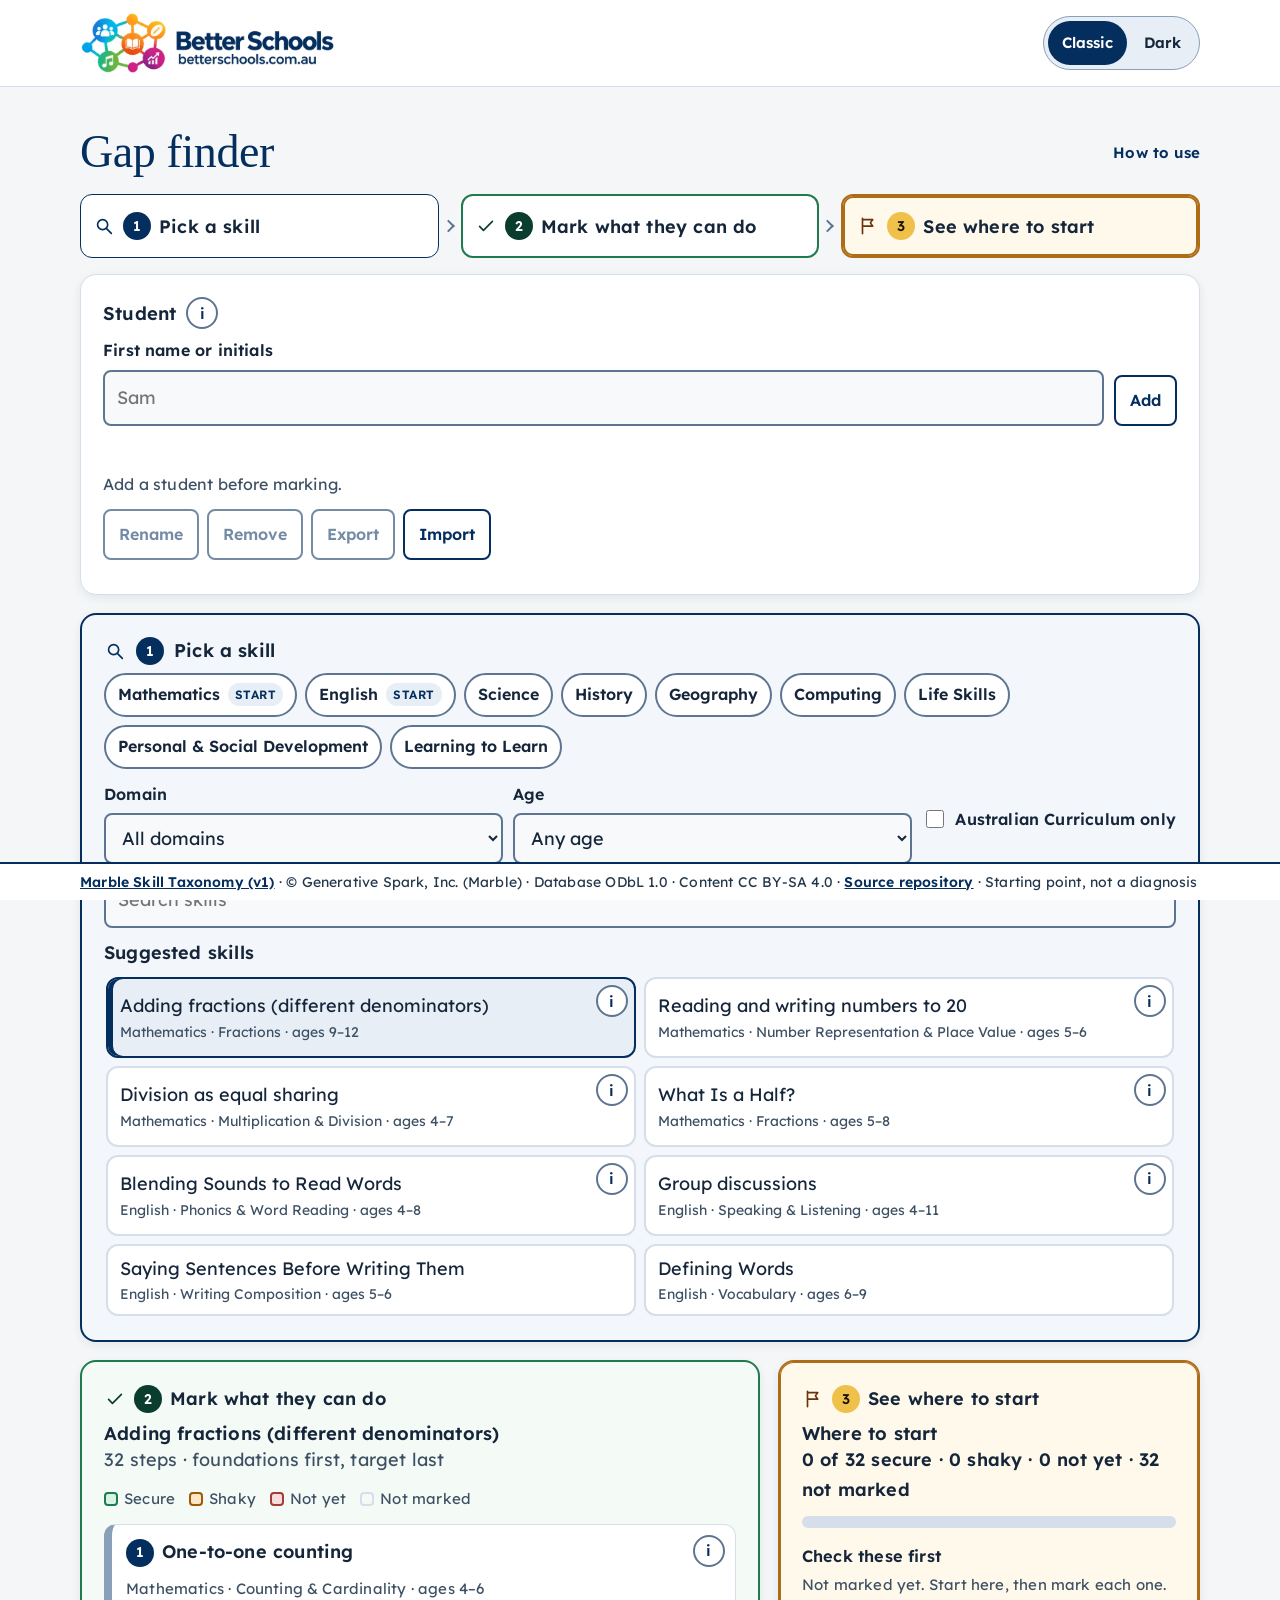
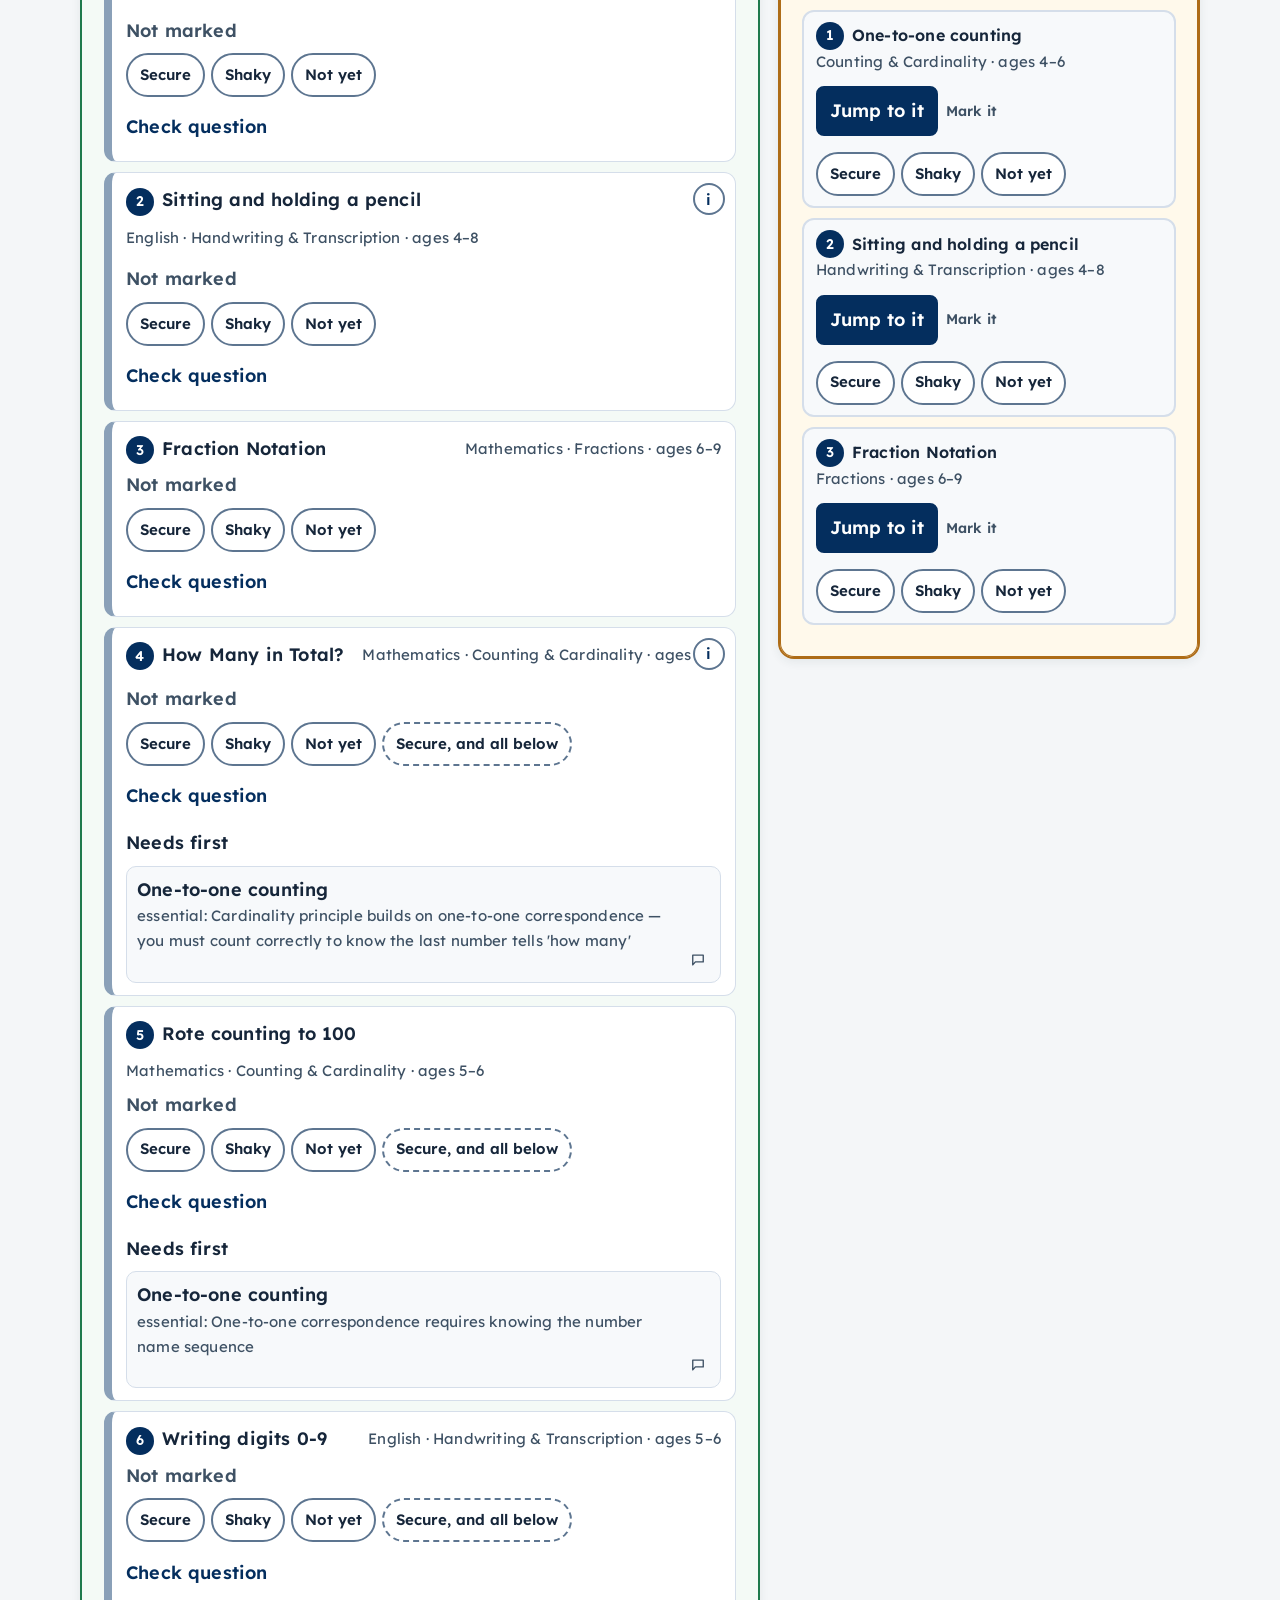
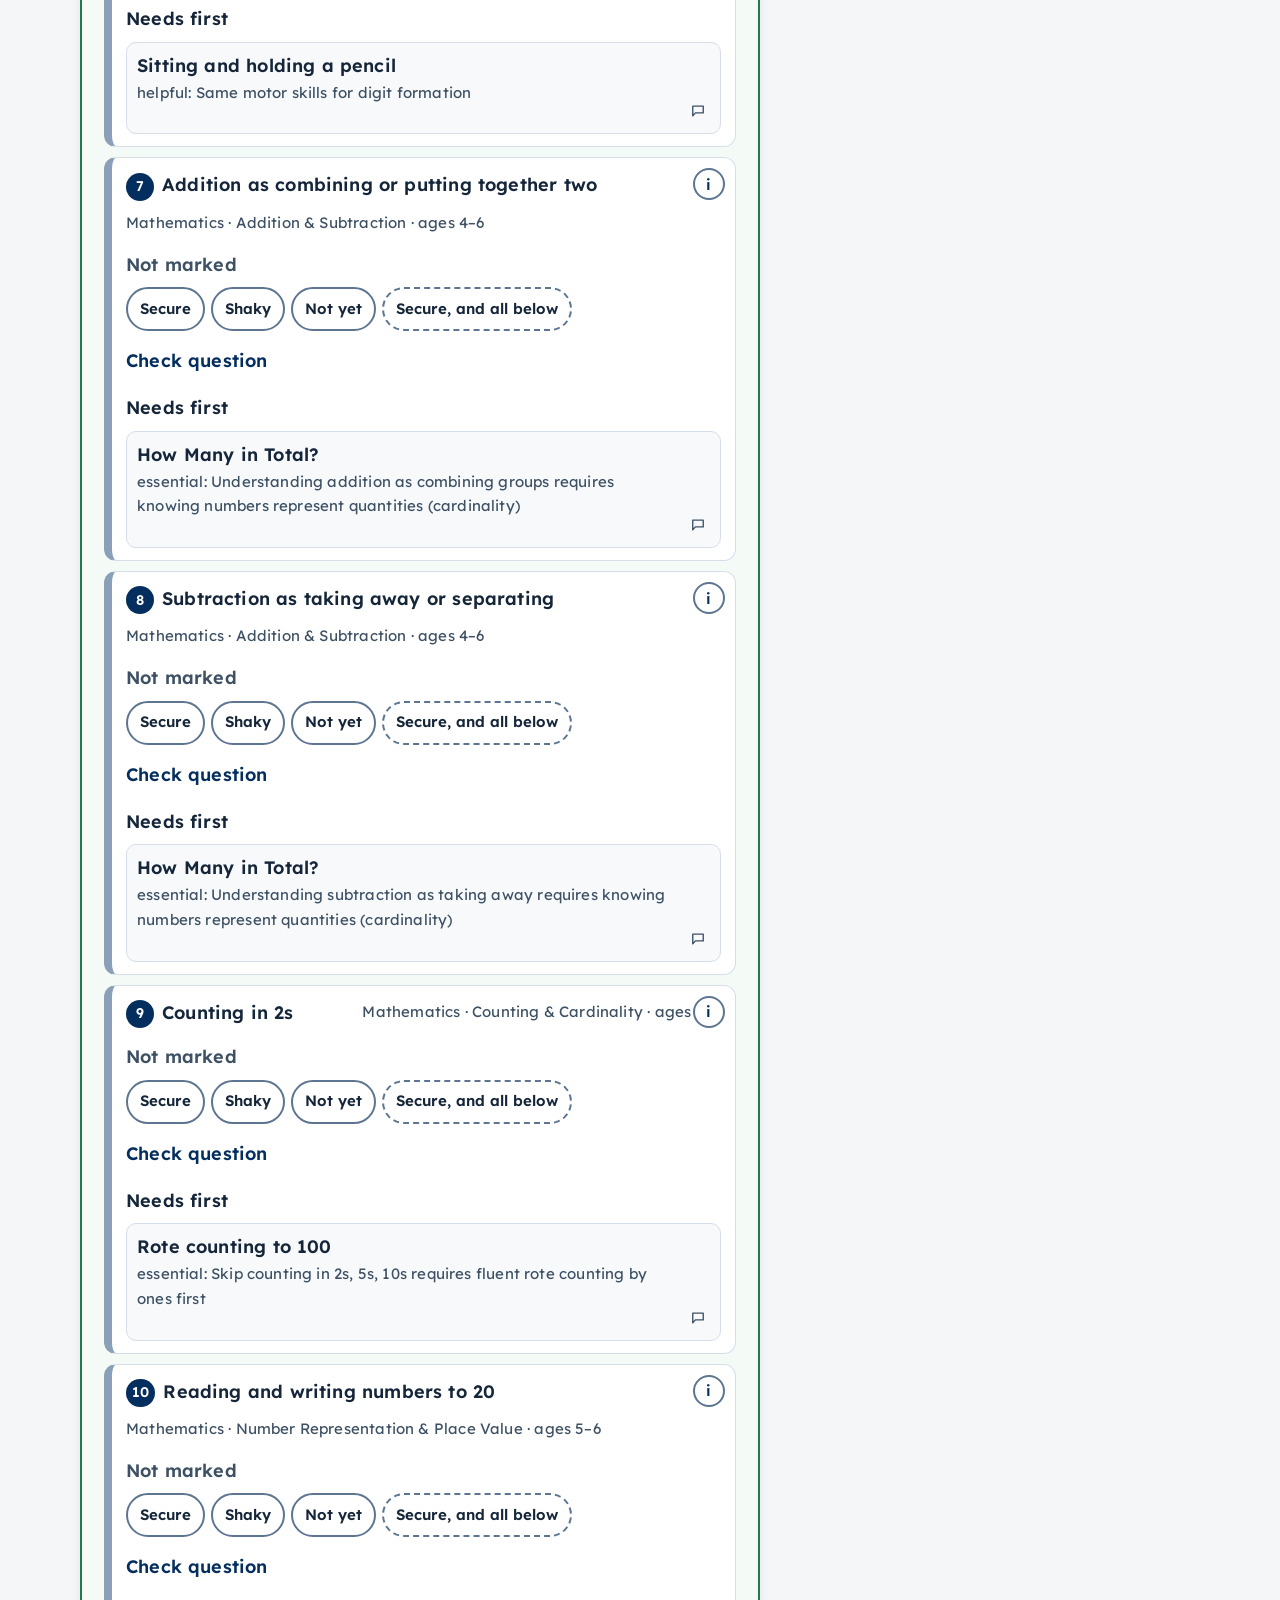
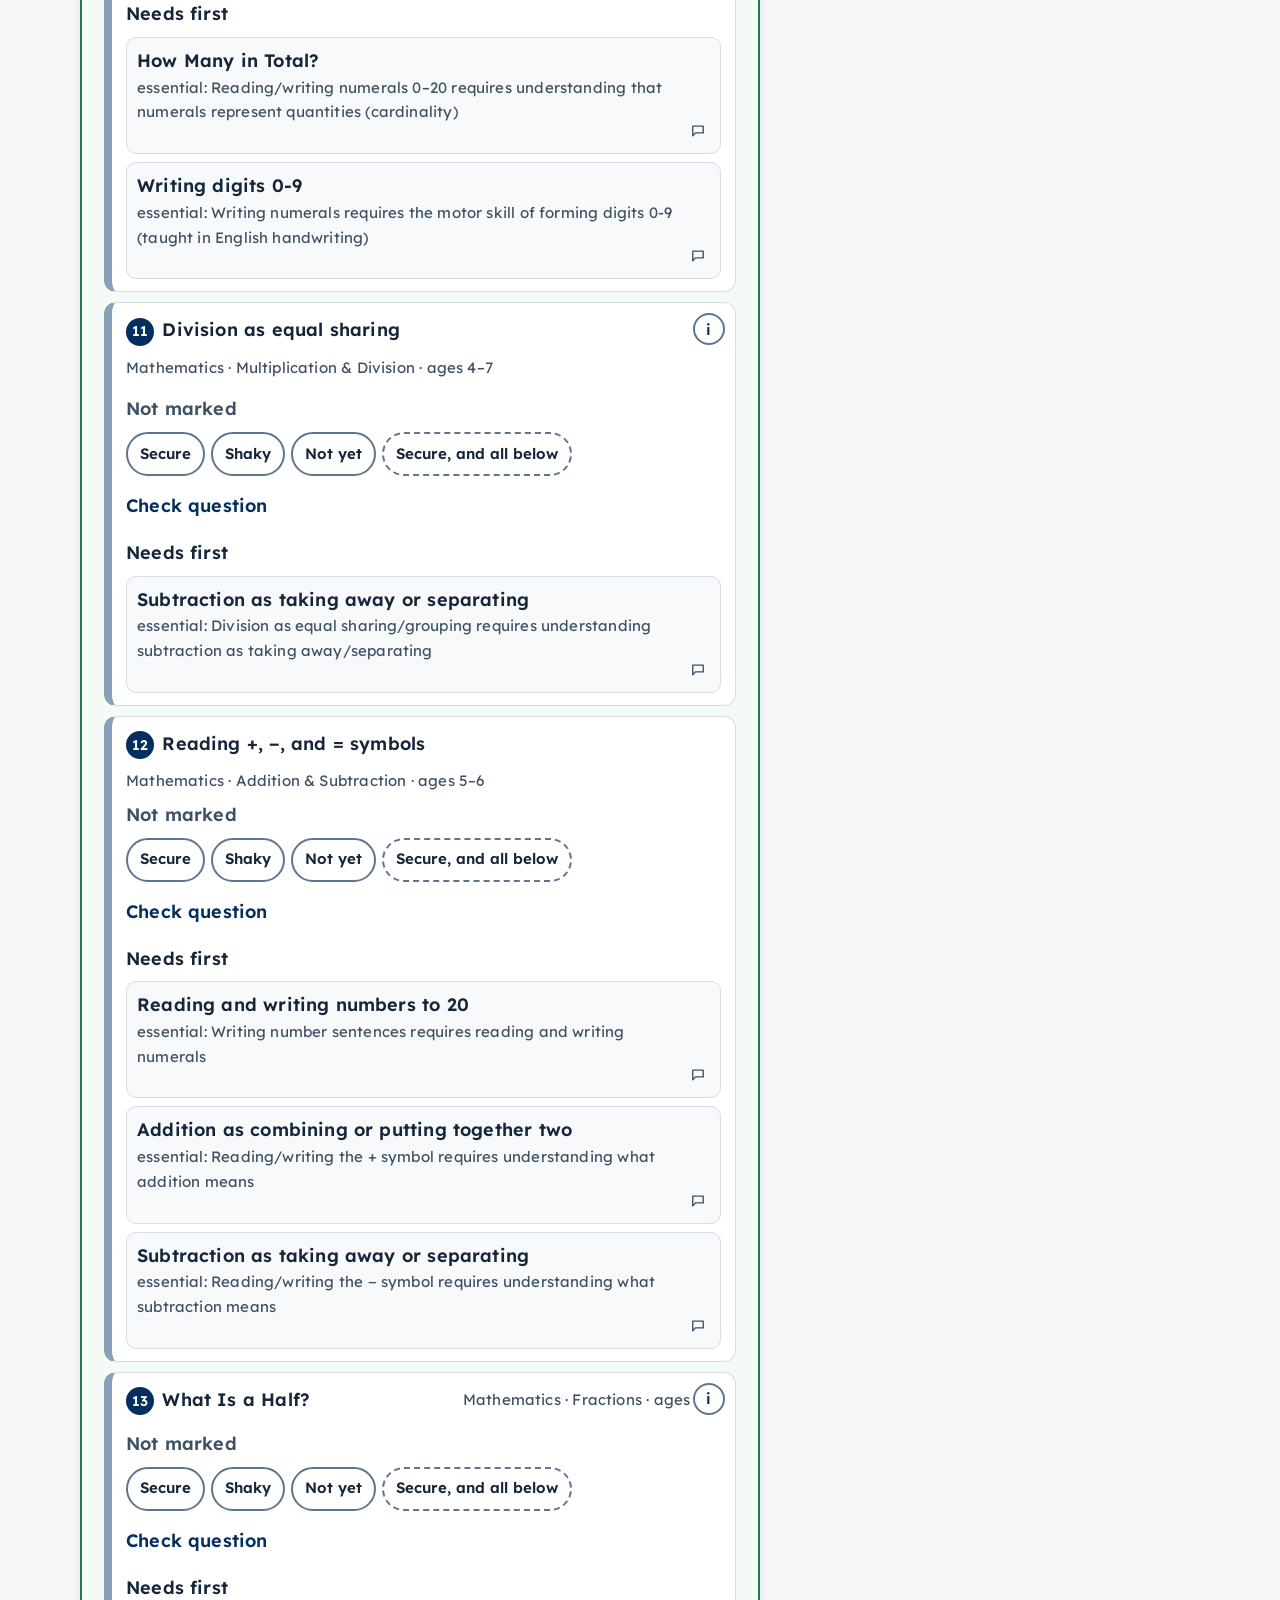
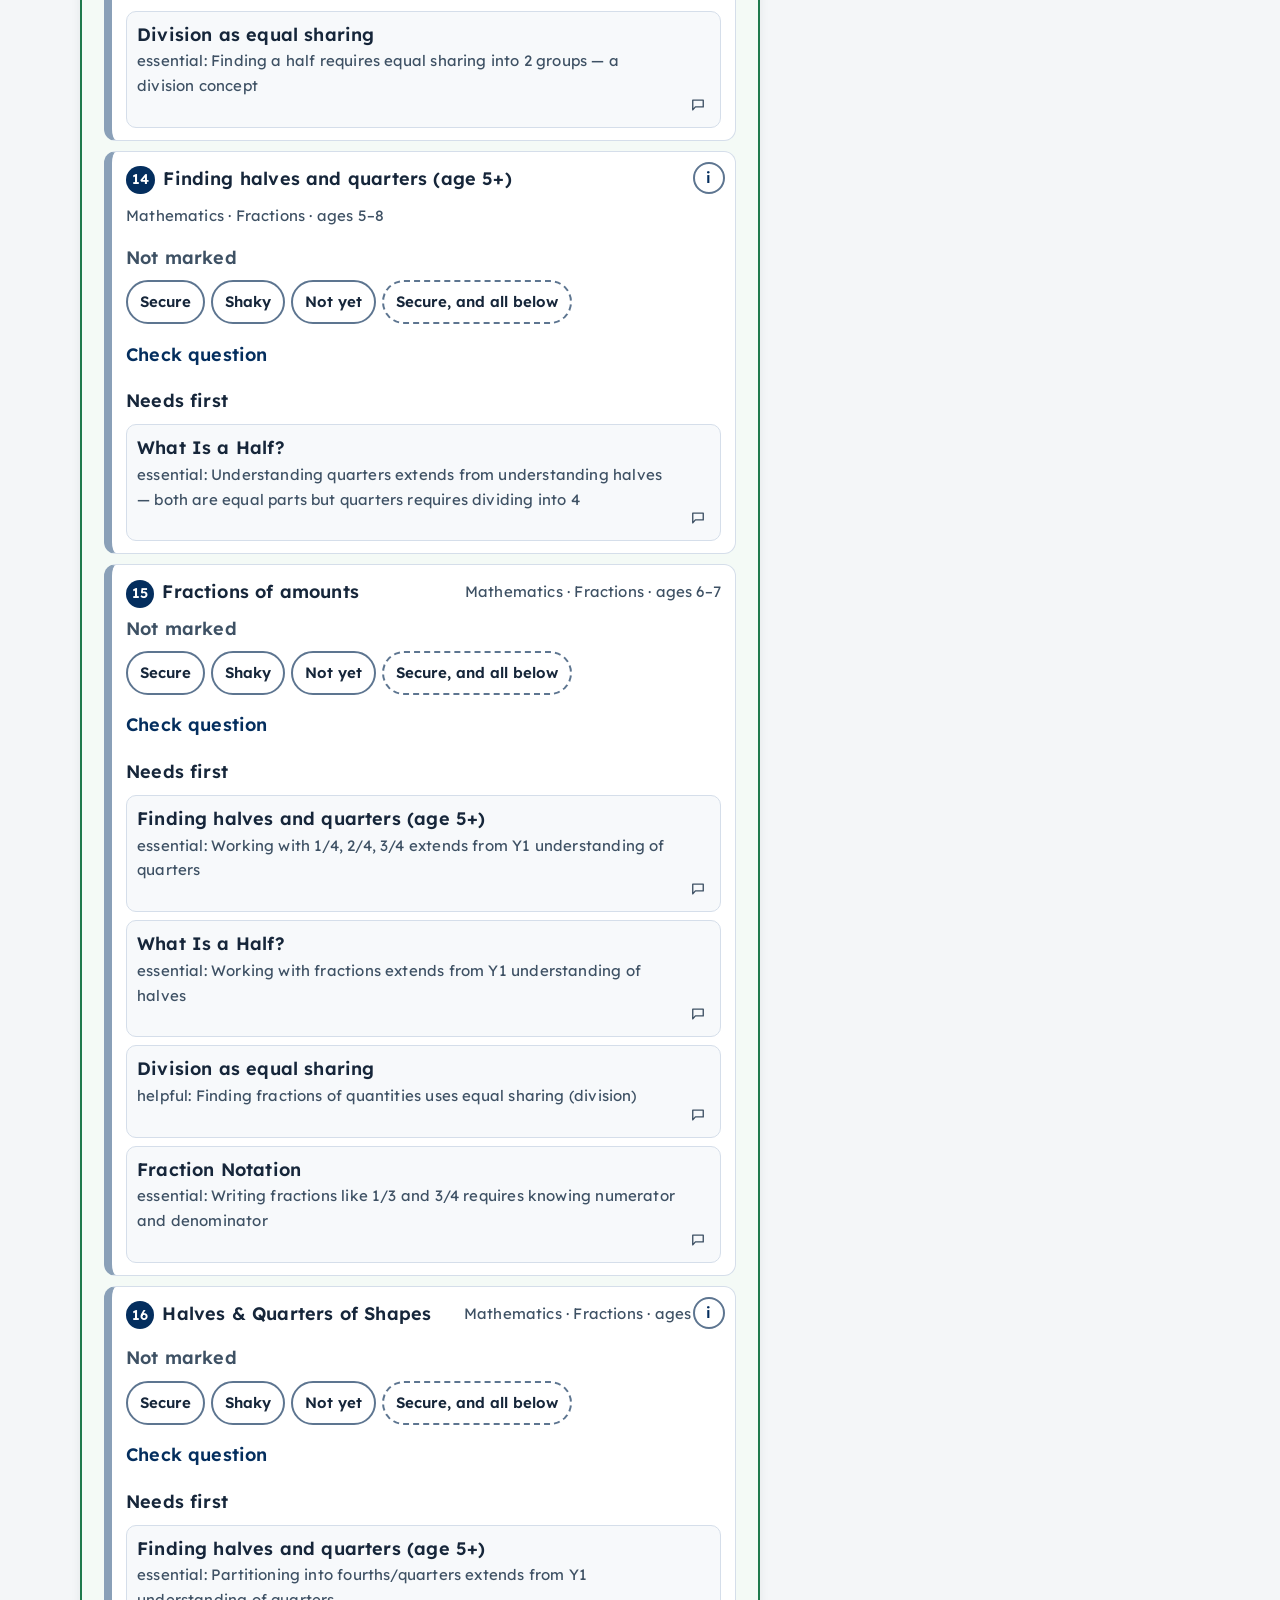
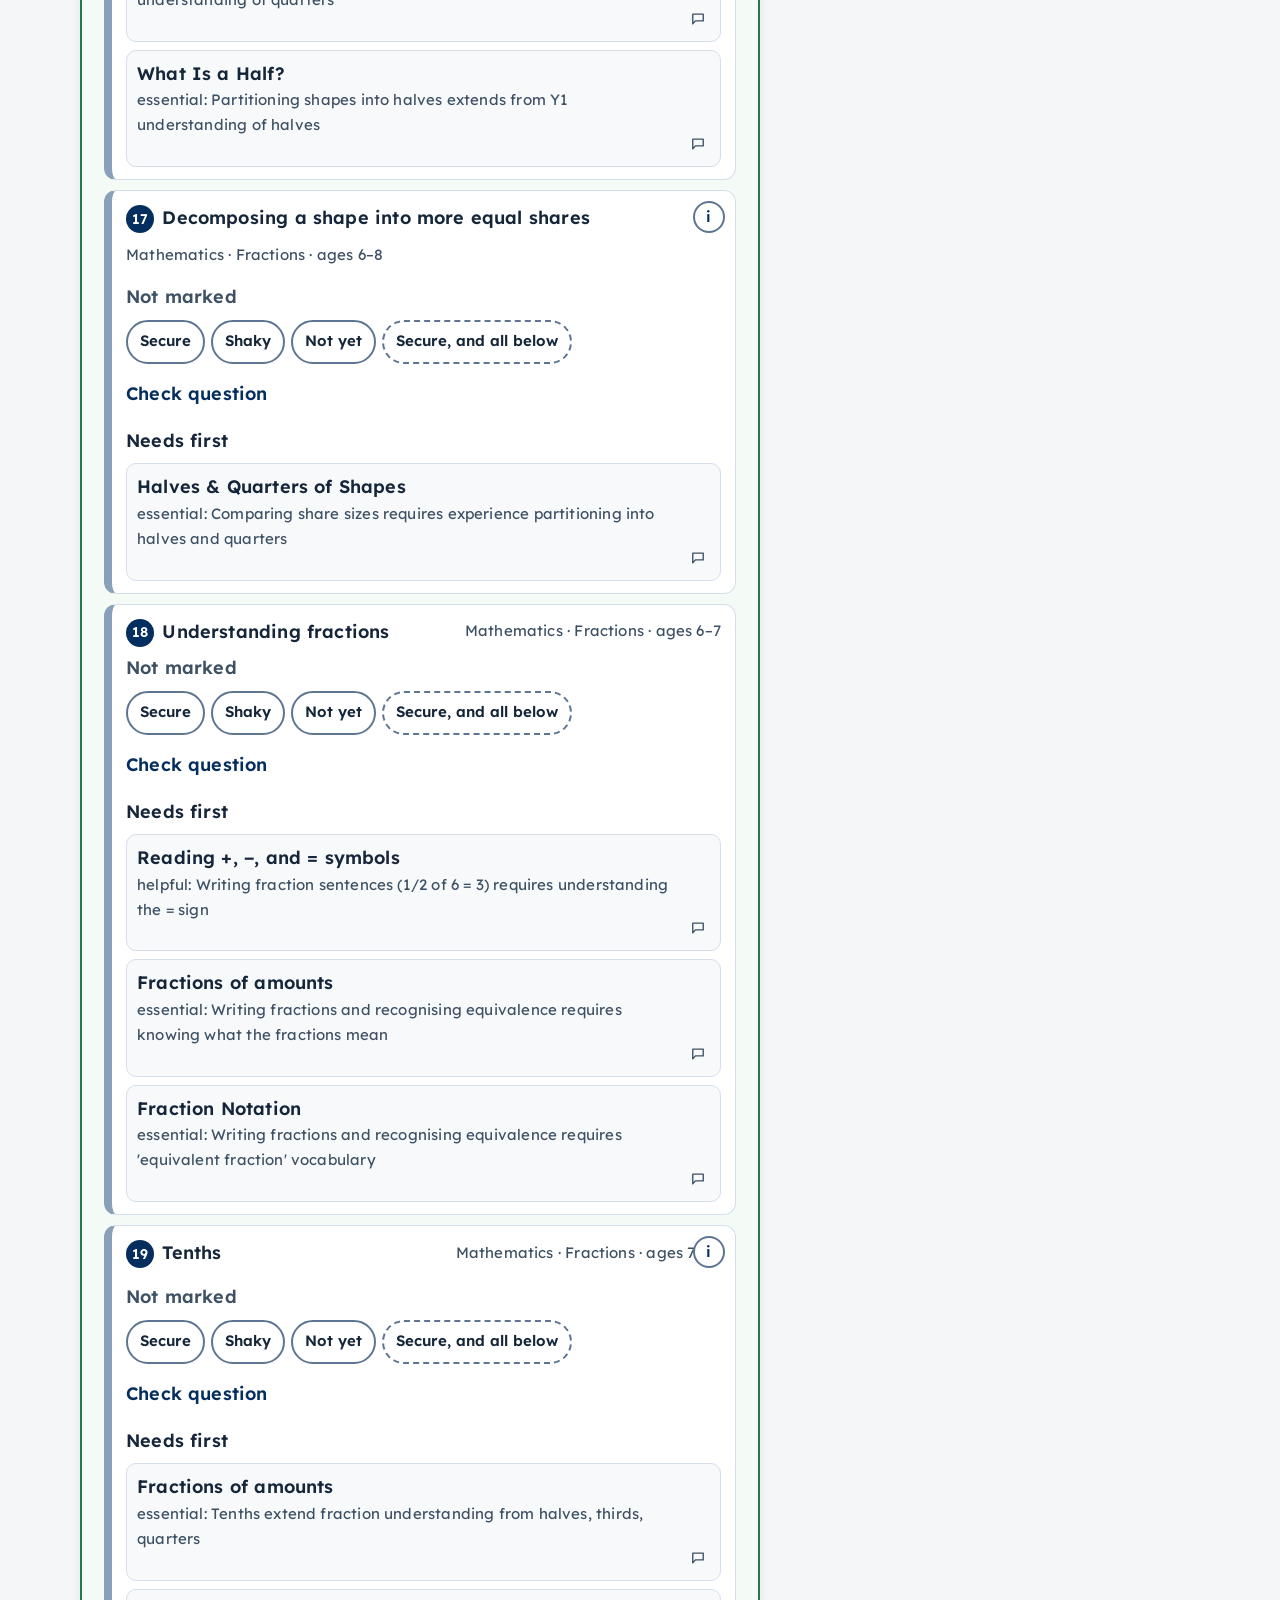
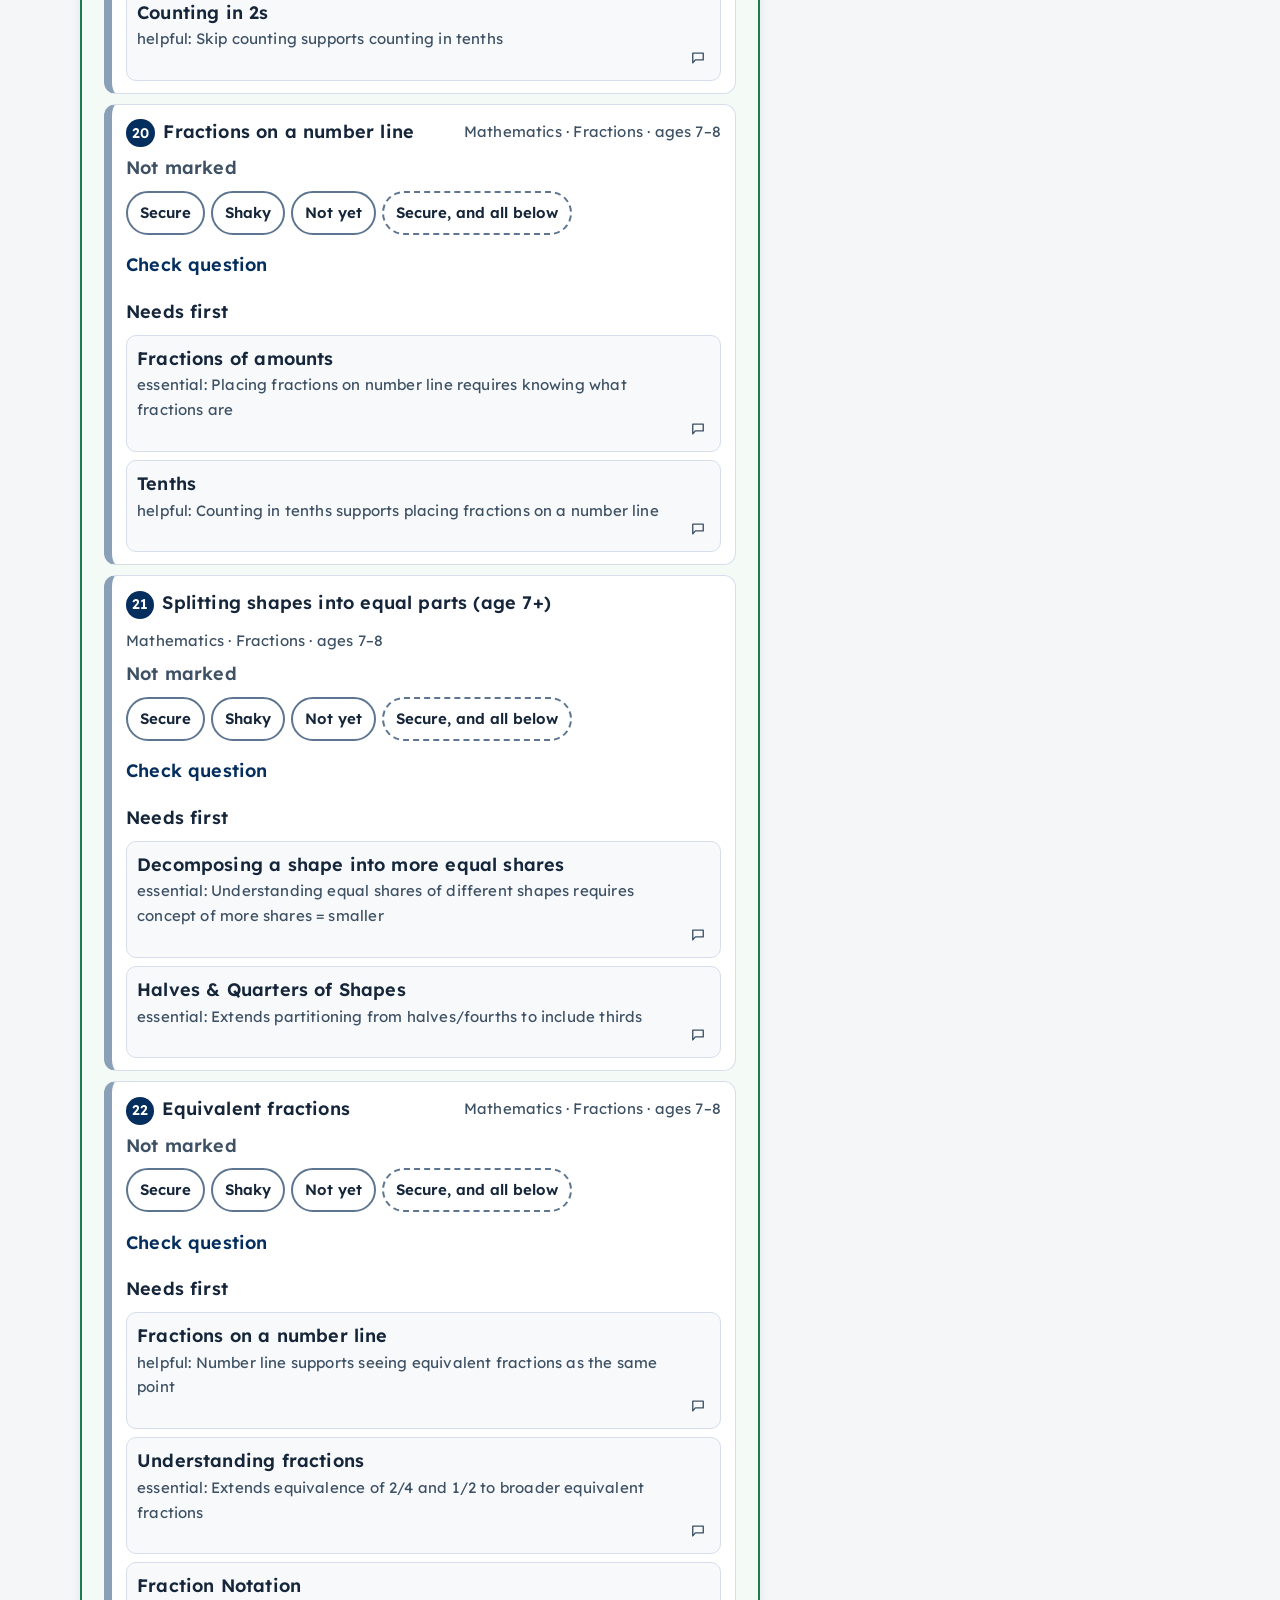
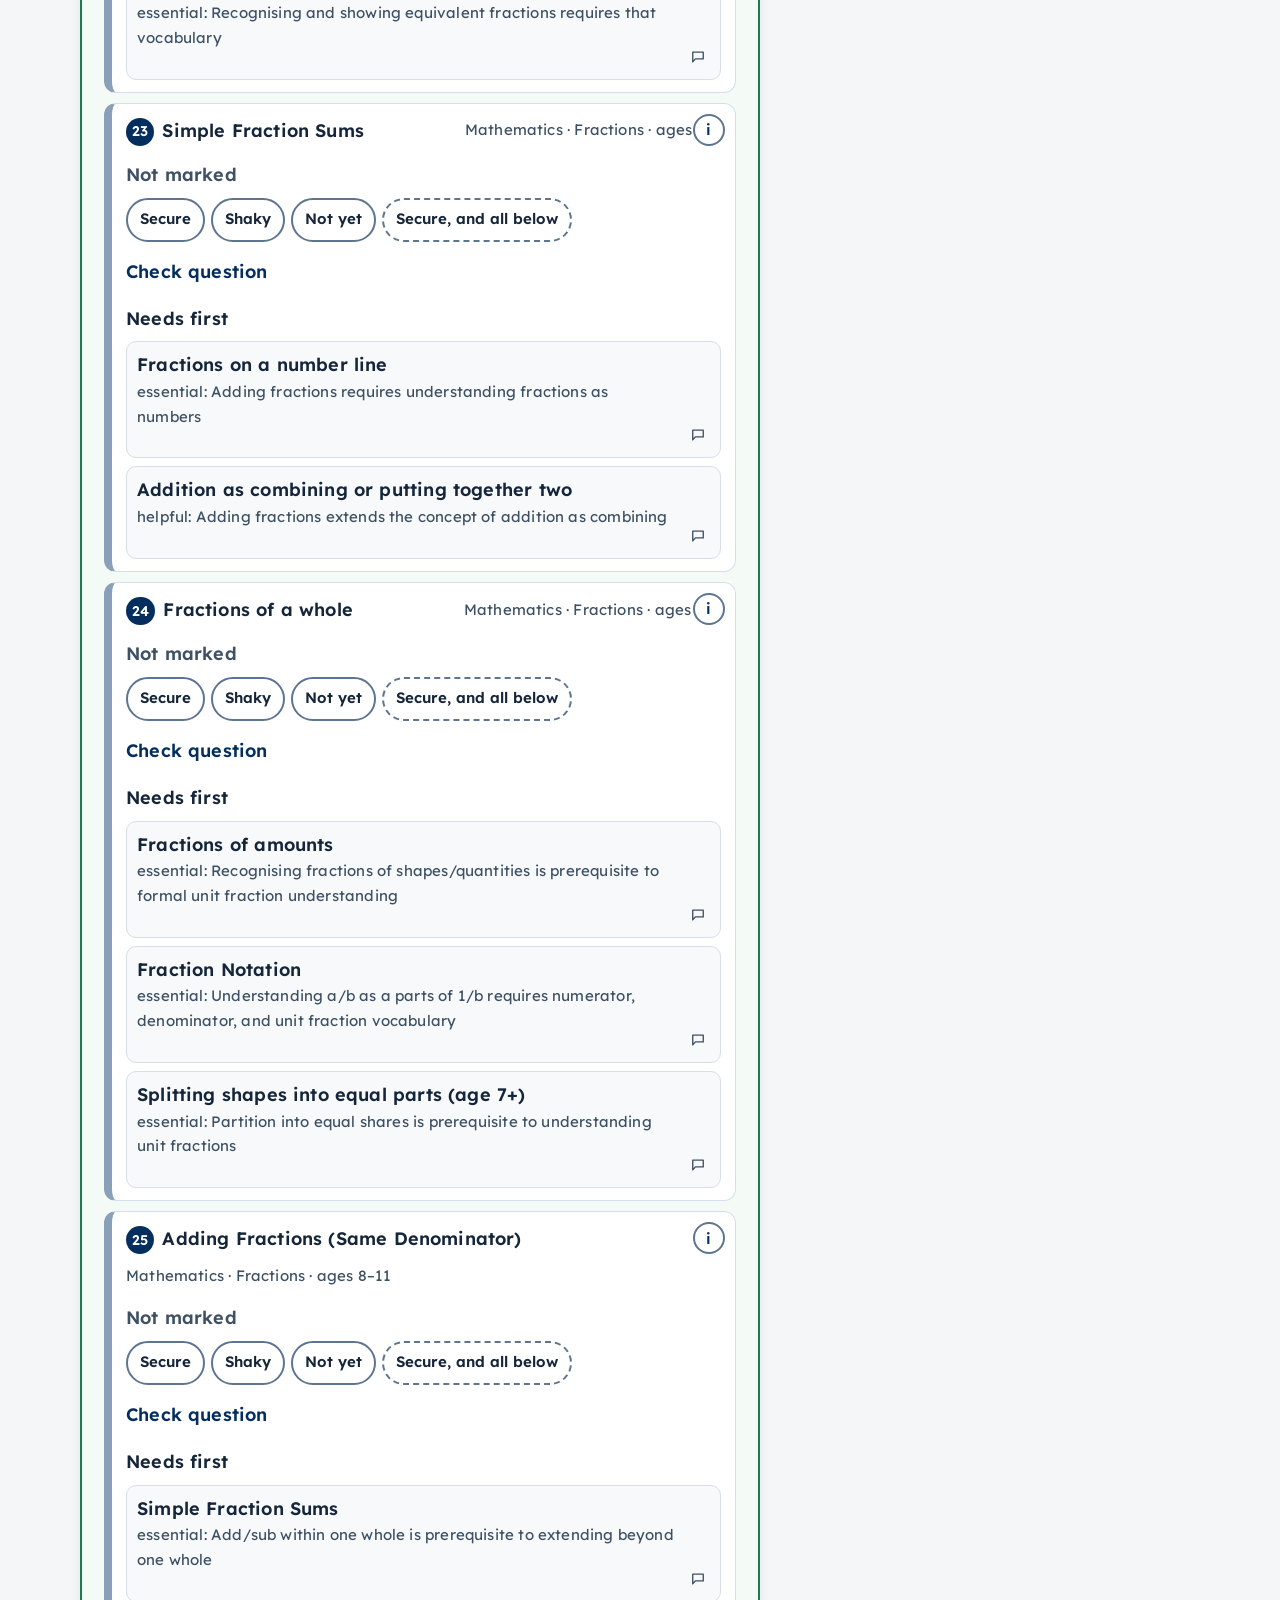
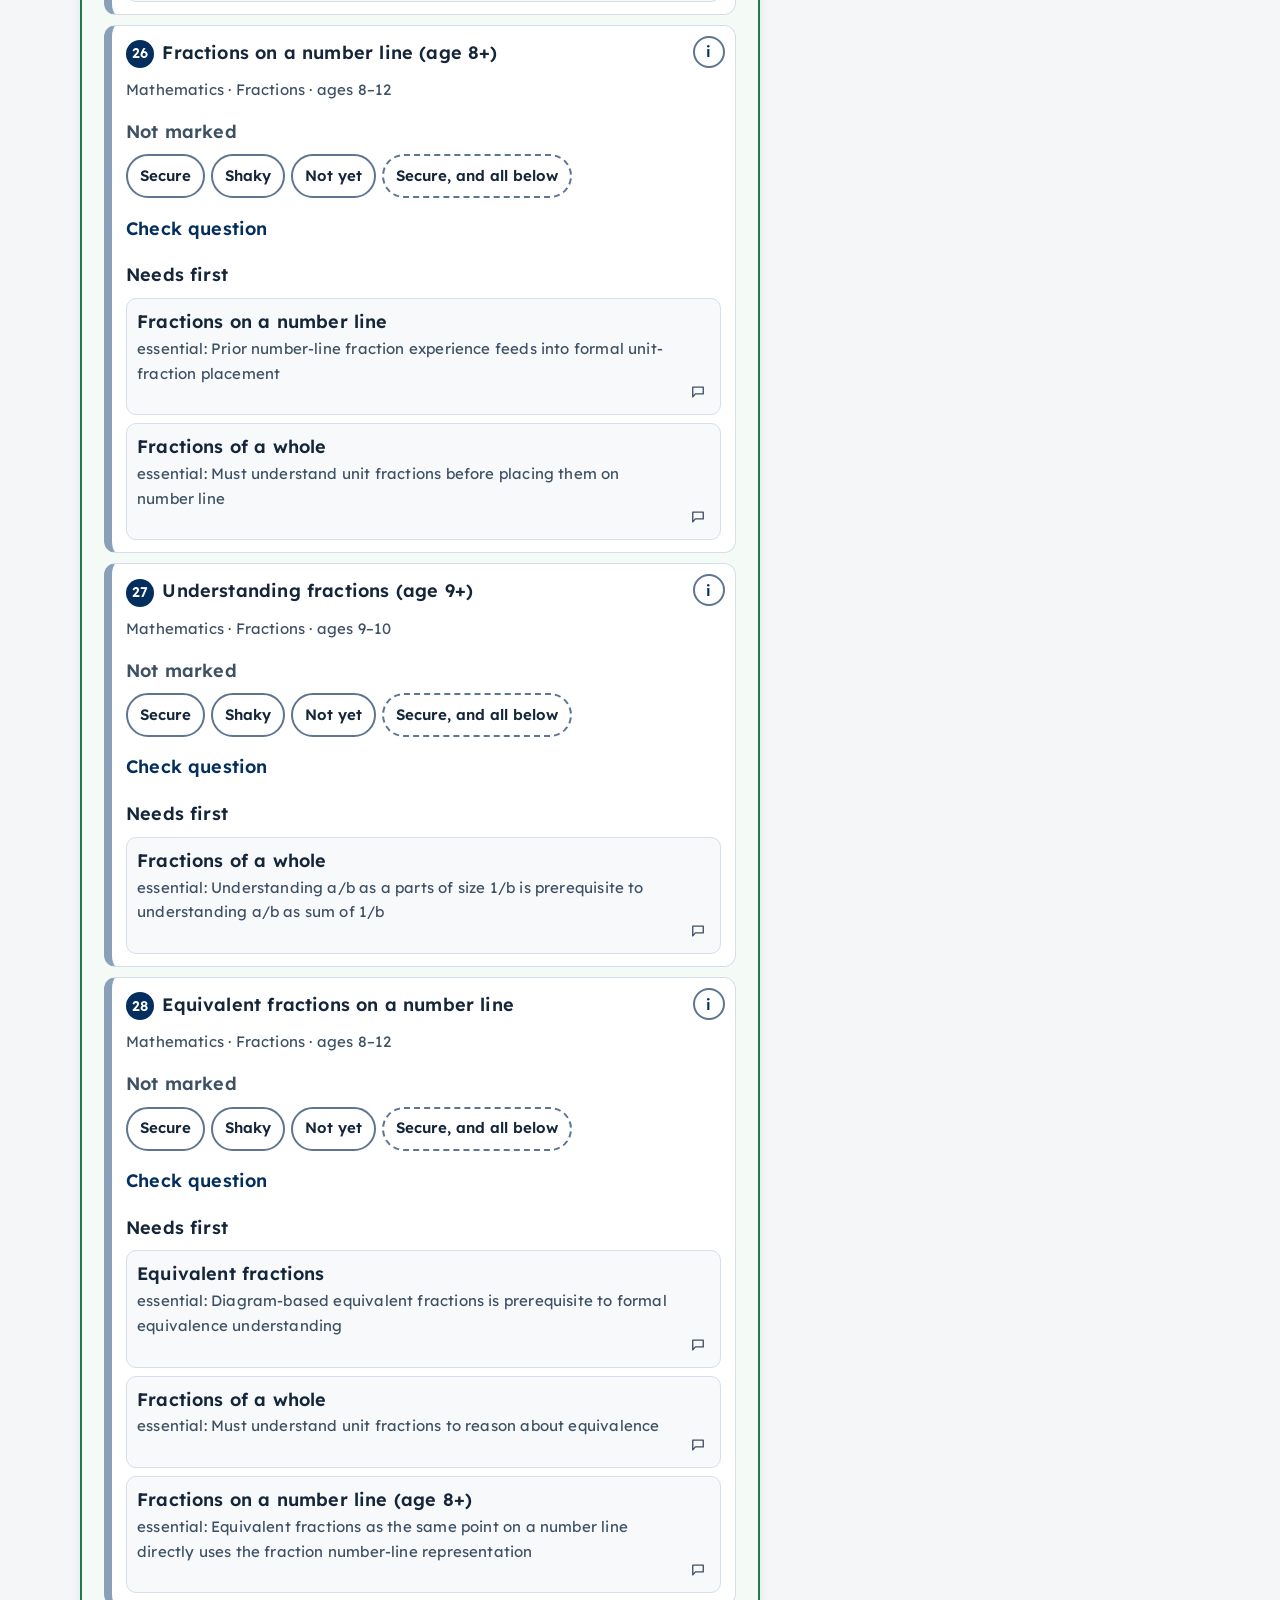
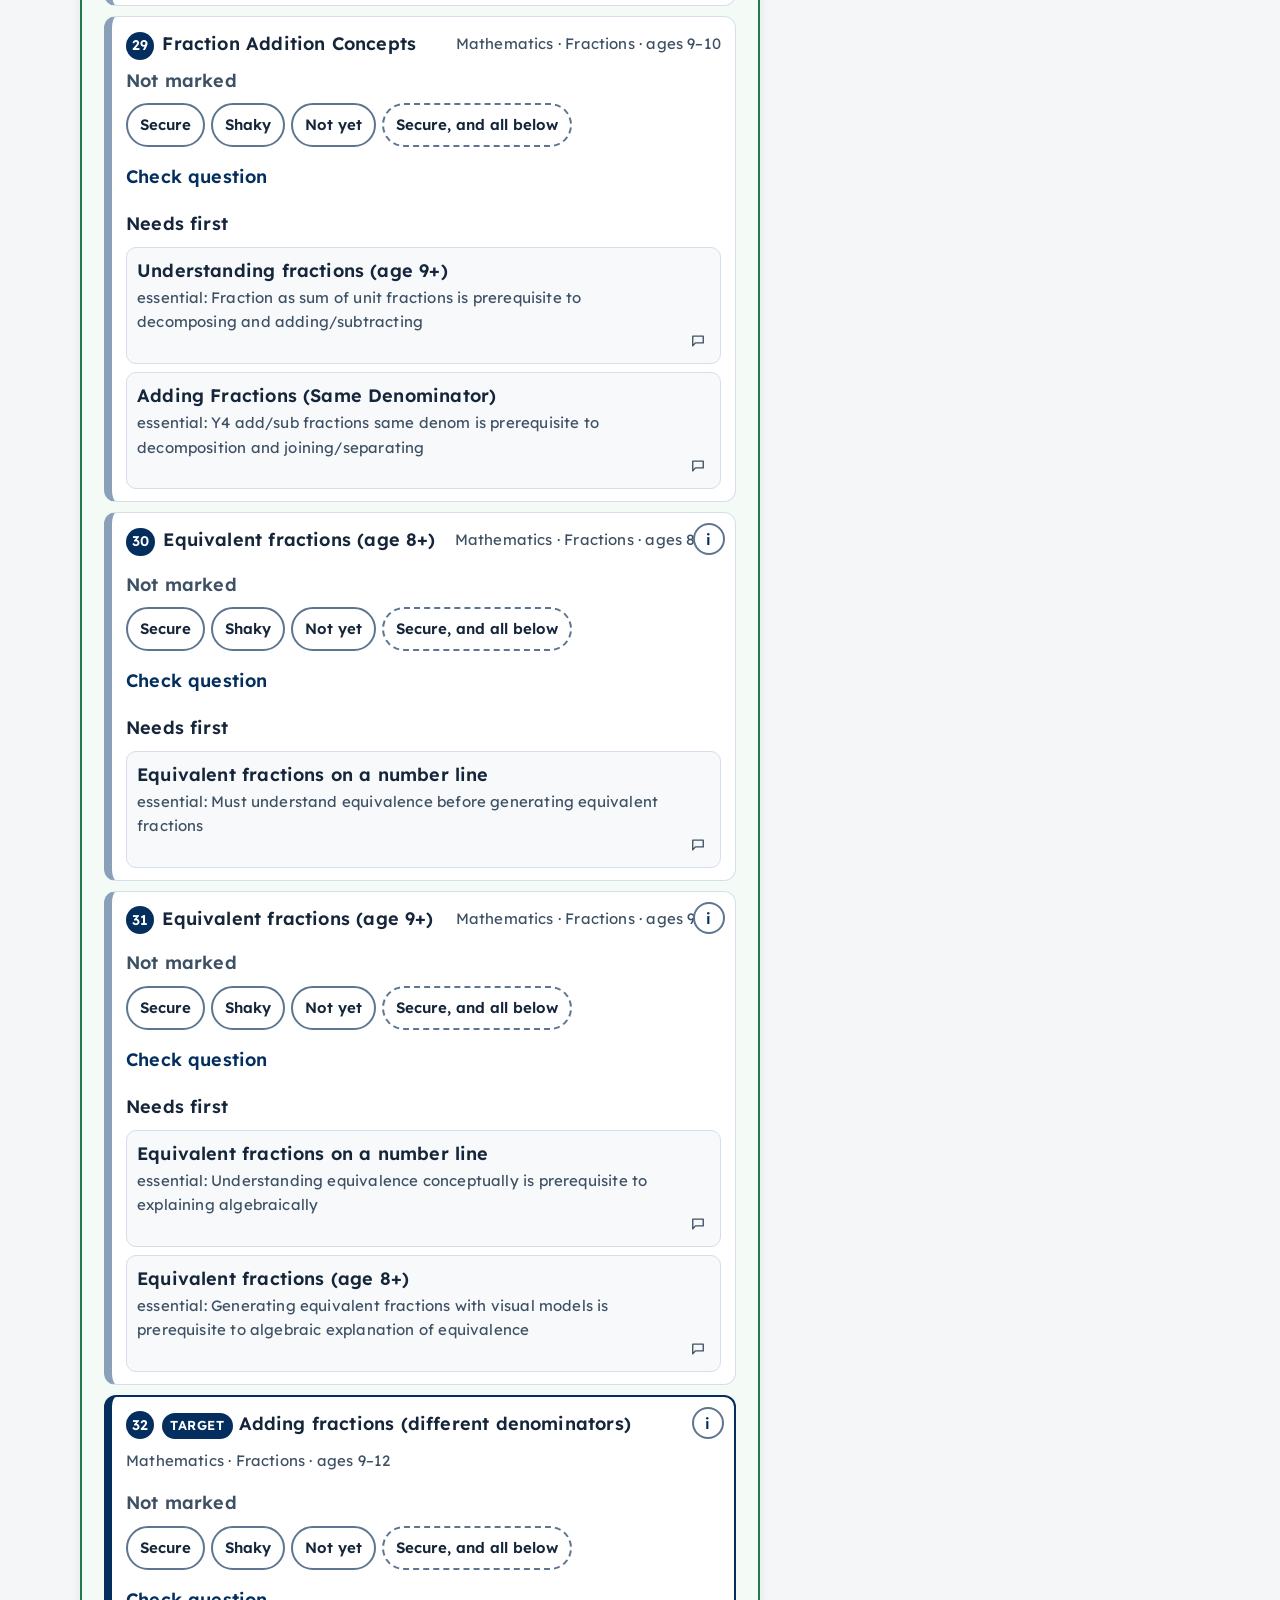
==== commit 287e2595: "Show Australian Curriculum v9 codes on demand. Skills keep acara-v9 codes behind an info control, an" ====
--- a/public/index.html
+++ b/public/index.html
@@ -6,8 +6,8 @@
   <meta name="robots" content="noindex">
   <meta http-equiv="Content-Security-Policy" content="default-src 'self'; script-src 'self'; style-src 'self' 'unsafe-inline'; img-src 'self'; font-src 'self'; connect-src 'self'; form-action 'self'; base-uri 'self'; object-src 'none'">
   <title>Gap finder · Better Schools</title>
-  <link rel="stylesheet" href="app.css?v=5">
-  <link rel="stylesheet" href="dark.css?v=5">
+  <link rel="stylesheet" href="app.css?v=6">
+  <link rel="stylesheet" href="dark.css?v=6">
   <link rel="preload" href="data/ma.json" as="fetch">
   <link rel="preload" href="data/en.json" as="fetch">
   <script src="theme-init.js?v=1"></script>
@@ -92,6 +92,10 @@
         <label for="age-filter">Age</label>
         <select id="age-filter"></select>
       </div>
+      <label class="curriculum-filter" for="curriculum-filter">
+        <input id="curriculum-filter" type="checkbox">
+        Australian Curriculum only
+      </label>
     </div>
     <form id="search-form" class="find" role="search" autocomplete="off">
       <label class="sr-only" for="q">Search skills</label>
@@ -192,9 +196,9 @@
 </dialog>
 
 <noscript><p class="notice">JavaScript is required to search skills and save marks in this browser.</p></noscript>
-<script id="catalog" type="application/json">{"v":"v1","attribution":{"title":"Marble Skill Taxonomy (v1)","copyright":"© Generative Spark, Inc. (Marble)","url":"https://withmarble.com","databaseLicence":"ODbL 1.0","contentLicence":"CC BY-SA 4.0","source":"https://github.com/withmarbleapp/os-taxonomy","standards":"Curriculum standards referenced by the taxonomy have their own upstream licences (see PROVENANCE.md in that repository).","note":"This is a starting point, not a diagnosis. Ages are approximate and the taxonomy is not written for learners with additional needs. Treat prerequisite links as a starting point and use professional judgement."},"default":"mt_-V7EnqU7gG","subjects":[{"c":"ma","n":"Mathematics","r":1,"f":"data/ma.json","a":["maths","math","numeracy"]},{"c":"en","n":"English","r":1,"f":"data/en.json","a":["literacy","reading","writing"]},{"c":"sc","n":"Science","r":0,"f":"data/sc.json","a":["science"]},{"c":"hi","n":"History","r":0,"f":"data/hi.json","a":["history"]},{"c":"ge","n":"Geography","r":0,"f":"data/ge.json","a":["geography"]},{"c":"co","n":"Computing","r":0,"f":"data/co.json","a":["computing","digital","coding"]},{"c":"ls","n":"Life Skills","r":0,"f":"data/ls.json","a":["life skills"]},{"c":"ps","n":"Personal & Social Development","r":0,"f":"data/ps.json","a":["personal","social","wellbeing"]},{"c":"ll","n":"Learning to Learn","r":0,"f":"data/ll.json","a":["learning to learn","metacognition"]}],"starters":{"ma":["mt_-V7EnqU7gG","mt_fR0UtsSREU","mt_LpSuPgL31x","mt_-hTTat0mBR"],"en":["mt__KHQttMde3","mt_wwdRhPyz6s","mt_PJyCGJz5Hv","mt_f_dMmvzxwo"],"sc":["mt_L1469gt34A","mt_e6PP4ip39V","mt_KsKLVW_ssY","mt_XirhnAB6Ye"],"hi":["mt_VXcua6-txq","mt__F_i67waLN","mt_mmudyxf7bT","mt_MlD0gwLSw9"],"ge":["mt_5zPXTvZTcX","mt_fXE9t2ETGx","mt_61Pa4Eksva","mt_w4cUnN_SsQ"],"co":["mt_AzTrT5ySCx","mt_kH1DzOPsXG","mt_5CcwPYEafI","mt_ic4dmtTZlw"],"ls":["mt_FIkqA0qhnj","mt_b0sXYFblDL","mt_F62VTeHB4-","mt_RNRymbz5SO"],"ps":["mt_kvrvpQris4","mt_9NQEiYLQA3","mt_rqLMfiw61L","mt_rpug2tkYhb"],"ll":["mt_6eTZUwKQZr","mt_95zxYqpP7m","mt_TDUpy57QVM","mt_wvcFlwOrDl"]},"topics":[["mt__p5n8z5soJ",5,"Algorithms & Programming","Step-by-Step Instructions",5,10,0.06,32],["mt_iqmt8wL26h",5,"Algorithms & Programming","Decisions and repeats in algorithms",6,8,0.0107,32],["mt_nfGAtwqSvP",5,"Algorithms & Programming","Decisions and input in programs",8,10,0.0439,35],["mt_6XbAmdmjDb",5,"Algorithms & Programming","Loops in programs",8,10,0.0429,35],["mt_sPV503BQnI",5,"Algorithms & Programming","My first visual program",8,10,0.0214,34],["mt_5UtPmgdoQ9",5,"Algorithms & Programming","Testing and debugging programs",8,10,0.0225,290],["mt_eNJ99tRb3p",5,"Algorithms & Programming","Building and testing programs",10,12,0.0932,291],["mt_YZOjP8KHsM",5,"Algorithms & Programming","Variables in programs",10,12,0.074,35],["mt_AzTrT5ySCx",5,"Artificial Intelligence","AI in Daily Life",5,8,0.045,32],["mt_jvJ35MmCvK",5,"Artificial Intelligence","Real-World Robots",5,7,0.0086,32],["mt_WRRv1ABECC",5,"Artificial Intelligence","Smart Versus Not-Smart Devices",5,8,0.0643,32],["mt_u6SYiVx7FX",5,"Artificial Intelligence","Voice Assistants and How They Work",5,8,0.045,32],["mt_EedcpioR0v",5,"Artificial Intelligence","Recommendation Systems and Filter Bubbles",6,12,0.0129,32],["mt_fT4G0QloX5",5,"Artificial Intelligence","AI in Computer Games",7,9,0.0075,32],["mt_bPFToj0OhZ",5,"Artificial Intelligence","AI Mistakes and Limitations",7,9,0.0247,32],["mt_oajUvqAiBJ",5,"Artificial Intelligence","Humans Versus Machines",7,9,0.0161,32],["mt_K6qtan847r",5,"Artificial Intelligence","Machine Learning Basics",7,9,0.0257,32],["mt_ofOGCQ7FWj",5,"Artificial Intelligence","Patterns and Classification",7,9,0.0289,32],["mt_HopZomN12L",5,"Artificial Intelligence","AI Data Collection and Privacy",8,12,0.0279,99],["mt_tzMr83pS8v",5,"Artificial Intelligence","Deepfakes and AI-Generated Content",8,12,0.0171,32],["mt_cVp_nop-5L",5,"Artificial Intelligence","AI and Fairness in Decisions",9,11,0.0171,32],["mt_ZpCcTU8j_o",5,"Artificial Intelligence","AI and the Environment",9,11,0.0922,53],["mt__AWSThGJ0d",5,"Artificial Intelligence","AI and the Future of Work",9,11,0.0161,96],["mt__BbOjiY5A5",5,"Artificial Intelligence","Bias in AI Systems",9,11,0.0161,32],["mt_1z-gJBJFlM",5,"Artificial Intelligence","Designing Fair AI Rules",9,12,0.0171,32],["mt__LiAEHt9nk",5,"Artificial Intelligence","The Future of AI",9,11,0.0954,117],["mt_kH1DzOPsXG",5,"Data Representation","Data and Information for Computers",5,10,0.0354,32],["mt_sHMpam8zcd",5,"Data Representation","All data as numbers",10,12,0.0279,33],["mt_WQiVj8gIRs",5,"Data Representation","Binary on and off",10,12,0.0697,35],["mt_QpK9BpUO__",5,"Designing Digital Solutions","How apps meet users' needs",6,8,0.0182,162],["mt_OKCmMGWczX",5,"Designing Digital Solutions","Problems digital systems solve",6,8,0.0182,162],["mt_Q57cnsiKsB",5,"Designing Digital Solutions","Checking solutions against criteria",8,10,0.0418,422],["mt_5CcwPYEafI",5,"Designing Digital Solutions","Co-creating user stories",8,10,0.0332,422],["mt_9qF97kGhvq",5,"Designing Digital Solutions","Designing a digital solution",8,10,0.0311,422],["mt_WoBE0CZWGg",5,"Designing Digital Solutions","Designing a user interface",10,12,0.0493,423],["mt_MXxVMCr7_4",5,"Designing Digital Solutions","Evaluating digital solutions",10,12,0.0525,422],["mt_9fyI5B1U_V",5,"Designing Digital Solutions","Improving digital designs",10,12,0.0932,423],["mt_EfF81YvgXV",5,"Designing Digital Solutions","User stories and design criteria",10,12,0.0279,422],["mt_XbGfVhfiUz",5,"Digital Systems","Computers in Everyday Life",5,8,0.0761,0],["mt_SZrMv3YAky",5,"Digital Systems","Hardware and software",5,6,0.0322,32],["mt_o0vTMl8vj5",5,"Digital Systems","Parts of a computer",6,8,0.0247,34],["mt_kV441n9SLg",5,"Digital Systems","Peripherals for different purposes",8,10,0.015,34],["mt_YfbfIdljWd",5,"Digital Systems","Sending data between devices",8,10,0.0279,38],["mt_Hft-0nxZvB",5,"Digital Systems","Computer networks",10,12,0.0322,38],["mt_el7qeUK-Cd",5,"Digital Systems","How the internet sends data",10,12,0.0322,38],["mt_GKL5Usnd11",5,"Digital Systems","Inside a computer",10,12,0.0171,38],["mt_mqMPlNMIEN",5,"Digital Tools & Collaboration","Sharing and working together digitally",6,8,0.0225,160],["mt_JI0Iv01hCT",5,"Digital Tools & Collaboration","Collaborating in shared documents",8,10,0.0429,418],["mt_XeT37rd69f",5,"Digital Tools & Collaboration","Saving and organising files",8,10,0.0204,162],["mt_r5rwyP8zRU",5,"Digital Tools & Collaboration","Choosing the right digital tool",10,12,0.1286,419],["mt_d6BsiDtFjP",5,"Digital Tools & Collaboration","Planning digital group projects",10,12,0.045,418],["mt_gNDkyx19tk",5,"Privacy & Security","Data that is about me",5,6,0.0161,162],["mt_ic4dmtTZlw",5,"Privacy & Security","Apps store my data online",6,8,0.0322,162],["mt_0sR1xhrn7W",5,"Privacy & Security","Logging in to my account",6,8,0.0161,160],["mt_y8-x0P5P9R",5,"Privacy & Security","Memorable, hard-to-guess passwords",8,10,0.0075,160],["mt_qOv8OP8z2G",5,"Privacy & Security","What my accounts store",8,10,0.0525,227],["mt_0XHRJ49akv",5,"Privacy & Security","My digital footprint",10,12,0.0514,227],["mt_h_XQsdIavD",5,"Privacy & Security","Privacy when collecting data",10,12,0.0611,227],["mt_pWaBywSX9V",5,"Privacy & Security","Unique passphrases",10,12,0.0289,227],["mt_scBgiMKhG_",1,"English Thinking","Reading for Meaning",5,6,0.1179,256],["mt_GugVunb2lI",1,"English Thinking","Monitoring Comprehension",6,8,0.1008,258],["mt_QB4qIGJIIj",1,"English Thinking","Author's word choices",7,9,0.0236,258],["mt_lp3qyEujIv",1,"English Thinking","Inference vs Explicit Meaning",7,9,0.0279,259],["mt_LH714Riydn",1,"English Thinking","Knowing What You Don't Know",8,10,0.03,259],["mt_U_8iVFZuHH",1,"English Thinking","Reviewing Own Writing",8,10,0.0418,259],["mt_haNr13NIuN",1,"English Thinking","Reflecting on Your Language Use",10,11,0.0482,259],["mt_N8CpN1EJrP",1,"Grammar & Punctuation","Building sentences",4,7,0.3248,0],["mt_of2GggtxFl",1,"Grammar & Punctuation","Spaces Between Words",4,6,0.0032,2],["mt_yBJyCfhtem",1,"Grammar & Punctuation","Basic Nouns & Verbs",5,7,0.0729,0],["mt_uM6q_KBWKy",1,"Grammar & Punctuation","Capitals for Names, Days and I",5,7,0.0032,2],["mt_TfOiog-ALs",1,"Grammar & Punctuation","Grammar words: letter, word, sentence",5,6,0.0289,2],["mt_YXVQaufkKO",1,"Grammar & Punctuation","Joining Words with 'And'",5,8,0.0482,2],["mt_VY3rBq8RyP",1,"Grammar & Punctuation","Prepositions",5,7,0.03,2],["mt_6lHBTwQPrS",1,"Grammar & Punctuation","Question Words",5,6,0.1758,2],["mt_18qkgxr_-T",1,"Grammar & Punctuation","Regular Plural Nouns",5,6,0.0364,2],["mt_QEr24lqzvH",1,"Grammar & Punctuation","Starting and Ending Sentences",5,8,0.089,2],["mt_mKAZTqItRG",1,"Grammar & Punctuation","Apostrophes: Contraction and Possession",6,9,0.0461,2],["mt_ntqNLHsj5n",1,"Grammar & Punctuation","Commas in lists",6,12,0.0568,2],["mt_RioBUxHz1X",1,"Grammar & Punctuation","Determiners and articles",6,8,0.0021,2],["mt_cU3LcEVkBQ",1,"Grammar & Punctuation","Expanded noun phrases",6,8,0.0429,3],["mt_u1-UfD0rTH",1,"Grammar & Punctuation","Four Types of Sentences",6,7,0.0707,2],["mt_qzwQAOfurw",1,"Grammar & Punctuation","Grammar Terms: Nouns, Verbs and Tense",6,7,0.0547,3],["mt_enj1sMcfOT",1,"Grammar & Punctuation","Past, Present and Progressive Tense",6,9,0.0675,259],["mt_sZXPK1FnRB",1,"Grammar & Punctuation","Pronouns",6,8,0.0279,2],["mt_wtbCz5hBdw",1,"Grammar & Punctuation","Simple sentences: one idea",6,7,0.0021,2],["mt_u7Jxjjatkh",1,"Grammar & Punctuation","Subject-verb agreement",6,9,0.0139,2],["mt_wq-1OJ_8s5",1,"Grammar & Punctuation","Subordinate clauses",6,11,0.0504,2],["mt_j351evNNnB",1,"Grammar & Punctuation","Adjectives vs adverbs",7,8,0.0107,3],["mt_lC0gkyimcr",1,"Grammar & Punctuation","Capital letters in titles",7,8,0.0043,2],["mt_2l06snztdP",1,"Grammar & Punctuation","Choosing A or An",7,8,0.0021,2],["mt_uorNrPTh6U",1,"Grammar & Punctuation","Expressing Time, Place and Cause",7,10,0.0279,2],["mt_B8JOz79O6t",1,"Grammar & Punctuation","Grammar Terms: Clauses and Conjunctions",7,10,0.0429,3],["mt_KIG5FQI5fC",1,"Grammar & Punctuation","Irregular past tense verbs",7,8,0.0525,259],["mt_nFBLNoChD0",1,"Grammar & Punctuation","Irregular Plural Nouns",7,11,0.0043,2],["mt_G7jhJrOD2P",1,"Grammar & Punctuation","Leaving out words readers know",7,8,0.0043,2],["mt_9yFAtUkoYr",1,"Grammar & Punctuation","Pronouns for clarity",7,9,0.0279,2],["mt_-mw3JeIjhU",1,"Grammar & Punctuation","Punctuating Direct Speech",7,12,0.0193,258],["mt_7D-vlii8F-",1,"Grammar & Punctuation","The Present Perfect Tense",7,12,0.0579,259],["mt_8bIXVKTdtK",1,"Grammar & Punctuation","Abstract nouns",8,9,0.0011,2],["mt_2NfIKEYdbm",1,"Grammar & Punctuation","Agreement in sentences",8,10,0.0064,2],["mt_X1L9DoUwjF",1,"Grammar & Punctuation","Comparatives & Superlatives",8,9,0.0107,3],["mt_39Yyr1KG7F",1,"Grammar & Punctuation","Doing, thinking and saying verbs",8,9,0.03,3],["mt_EbiGRVK8uR",1,"Grammar & Punctuation","Expanded noun phrases (age 8+)",8,11,0.0182,3],["mt_0QJoKWABdC",1,"Grammar & Punctuation","Fronted Adverbials and Commas",8,12,0.0279,2],["mt_J5cx6S_eT9",1,"Grammar & Punctuation","Grammar Terms: Pronouns and Determiners",8,9,0.0386,3],["mt_N9zffZxuu5",1,"Grammar & Punctuation","Modal Verbs and Possibility",8,10,0.0568,259],["mt_bn5ggh84qD",1,"Grammar & Punctuation","Plural vs Possessive in Nouns",8,9,0.0193,2],["mt_Of-WsrRQ8B",1,"Grammar & Punctuation","Simple Past, Present and Future",8,10,0.0579,259],["mt_ay0qkGj0jg",1,"Grammar & Punctuation","Standard English Verbs",8,9,0.0536,259],["mt_VVx0hPPSKi",1,"Grammar & Punctuation","Adjective Order in Sentences",9,11,0.0139,3],["mt_m3-eXac3aP",1,"Grammar & Punctuation","Brackets and dashes for parenthesis",9,12,0.0171,258],["mt_4-vfMgmCVB",1,"Grammar & Punctuation","Cohesion within paragraphs",9,12,0.0461,387],["mt_j2idD_jq73",1,"Grammar & Punctuation","Commas Before Joining Words",9,11,0.0096,2],["mt_VMS3kDQ8sA",1,"Grammar & Punctuation","Commas to avoid ambiguity",9,10,0.0107,2],["mt_p3tZiUaWAa",1,"Grammar & Punctuation","Converting Words into Verbs",9,11,0.0139,2],["mt_7SfQuXgNtd",1,"Grammar & Punctuation","Expanded noun phrases (age 9+)",9,10,0.0193,3],["mt_7oZ2YenzhX",1,"Grammar & Punctuation","Fixing Fragments & Run-Ons",9,10,0.0064,2],["mt_-tcJeAhK5k",1,"Grammar & Punctuation","Grammar Terms: Modal Verbs and Clauses",9,10,0.0386,3],["mt_uvILgZq9HN",1,"Grammar & Punctuation","Linking paragraphs with adverbials",9,11,0.0547,387],["mt_mkDqmejLMw",1,"Grammar & Punctuation","Progressive and Continuous Tenses",9,10,0.0557,259],["mt_T0jF7ylSvV",1,"Grammar & Punctuation","Quoted and reported speech",9,10,0.0547,259],["mt_YQ64pzcLDl",1,"Grammar & Punctuation","Relative Clauses",9,12,0.0161,2],["mt_qw6mhOl-Qy",1,"Grammar & Punctuation","Verb Prefixes and Meaning",9,10,0.0139,2],["mt_gbTyzvnWzr",1,"Grammar & Punctuation","Active and passive voice",10,12,0.0589,259],["mt_QwCjG9Pexc",1,"Grammar & Punctuation","Apostrophes for shared ownership",10,11,0.03,2],["mt_wUyAZJikAA",1,"Grammar & Punctuation","Bullet Point Punctuation",10,11,0.0043,2],["mt_mpktt3wj1M",1,"Grammar & Punctuation","Choosing Tenses for Precise Meaning",10,12,0.0579,259],["mt_uycuqPaiJ1",1,"Grammar & Punctuation","Colons and Semicolons in Lists",10,11,0.0054,2],["mt_0wUwxyBs5y",1,"Grammar & Punctuation","Commas After Introductory Elements",10,12,0.0118,2],["mt_AfIzLRvMgW",1,"Grammar & Punctuation","Commas with yes, no, and names",10,11,0.0161,258],["mt_LN_g2b3d34",1,"Grammar & Punctuation","Conjunctions, Prepositions and Interjections",10,11,0.0086,2],["mt_npRaYRhU2V",1,"Grammar & Punctuation","Consistent verb tense",10,11,0.0579,259],["mt_S7CnyZCnxg",1,"Grammar & Punctuation","Correlative Conjunctions",10,11,0.0064,2],["mt_hzkNpp2PdV",1,"Grammar & Punctuation","Grammar Terms: Voice and Punctuation",10,11,0.0622,259],["mt_QpmVikVaqY",1,"Grammar & Punctuation","Hyphens in Prefixed Words",10,11,0.0171,3],["mt_hjtbA3g-Nn",1,"Grammar & Punctuation","Paragraph Cohesion",10,12,0.0547,387],["mt_xYjD_kA70s",1,"Grammar & Punctuation","Punctuating Clauses",10,11,0.0096,2],["mt_Q2Eud_PPz6",1,"Grammar & Punctuation","Punctuating Titles of Works",10,11,0.015,258],["mt_k7VtbWdfDO",1,"Grammar & Punctuation","The subjunctive mood",10,12,0.0086,2],["mt_ZO2iP89cld",1,"Grammar & Punctuation","Varying Sentence Structure",10,12,0.0107,2],["mt_lsO9O-_eZH",1,"Grammar & Punctuation","Advanced Punctuation for Clarity",11,14,0.0225,258],["mt_N5tiL3uIeq",1,"Grammar & Punctuation","Grammar for Effect",11,14,0.0729,259],["mt_HCweOHWSiu",1,"Grammar & Punctuation","Literary and Language Terminology",11,14,0.0686,259],["mt_IdFxLz-UW9",1,"Grammar & Punctuation","Phrases & Clauses",11,13,0.0236,3],["mt_S2fP8rUwrl",1,"Grammar & Punctuation","Standard English",11,13,0.0139,258],["mt_T9IXrlxfx2",1,"Grammar & Punctuation","Types of Sentences",11,14,0.0214,3],["mt_N5tciHU8cE",1,"Grammar & Punctuation","Verb Voice and Mood",12,14,0.0589,259],["mt_WBfj79OqXz",1,"Handwriting & Transcription","Sitting and holding a pencil",4,8,0.6452,0],["mt_H7DquwQi_F",1,"Handwriting & Transcription","Forming Capital Letters",5,8,0.0589,2],["mt_DMvKfP4uGC",1,"Handwriting & Transcription","Letter Formation Families",5,8,0.0032,2],["mt_oAK9GXSfqV",1,"Handwriting & Transcription","Writing digits 0-9",5,6,0.5477,2],["mt_02DH7sGXCi",1,"Handwriting & Transcription","Joining Letters",6,10,0.0579,2],["mt_So_5wBv8fI",1,"Handwriting & Transcription","Writing neatly at speed",7,8,0.0043,2],["mt_VRZawp3oFZ",1,"Handwriting & Transcription","Fast, legible joined writing",9,10,0.0054,2],["mt__KHQttMde3",1,"Phonics & Word Reading","Blending Sounds to Read Words",4,8,0.2197,2],["mt_9-OHslmt1g",1,"Phonics & Word Reading","Consonant Digraphs",4,7,0.1844,2],["mt_frDIaXzWbx",1,"Phonics & Word Reading","Knowing all letters",4,6,0.2562,2],["mt_PvU3eoikev",1,"Phonics & Word Reading","Onsets & Rimes",4,8,0.2465,2],["mt_4GiE83rJF_",1,"Phonics & Word Reading","Rhyming words",4,8,0.2465,0],["mt_F978c32kDr",1,"Phonics & Word Reading","Single Letter Sounds",4,7,0.2487,2],["mt_1KCwbGvm1F",1,"Phonics & Word Reading","Understanding print",4,6,0.3355,0],["mt_BtMbZibZUj",1,"Phonics & Word Reading","Vowel Digraphs",4,11,0.1833,2],["mt_70Ys4i1AB1",1,"Phonics & Word Reading","Compound Words",5,8,0.0096,2],["mt_xvKvxDXdJj",1,"Phonics & Word Reading","Counting words in spoken sentences",5,6,0.0043,2],["mt_fMd7v87IiI",1,"Phonics & Word Reading","Diphthongs and complex vowels",5,8,0.0043,2],["mt_a6m7PqTuJN",1,"Phonics & Word Reading","R-Controlled Vowel Sounds",5,8,0.0032,2],["mt_t1JXeNgKcu",1,"Phonics & Word Reading","Reading Contractions",5,6,0.0407,2],["mt_ZhvwM6LMBL",1,"Phonics & Word Reading","Reading fluently",5,8,0.1661,2],["mt_YKkCM63fSC",1,"Phonics & Word Reading","Reading High-Frequency Words by Sight",5,10,0.1726,2],["mt__CMXZiPfTV",1,"Phonics & Word Reading","Reading Inflectional Endings",5,7,0.0086,2],["mt_C7abt7pRr6",1,"Phonics & Word Reading","Split Digraphs and Magic E",5,7,0.0043,2],["mt_j89i4u2fKr",1,"Phonics & Word Reading","Spotting and making alliteration",5,6,0.0279,2],["mt_UvNrOXny1i",1,"Phonics & Word Reading","Syllables",5,6,0.2476,0],["mt_roAgL1rQRF",1,"Phonics & Word Reading","Trigraphs",5,8,0.0054,2],["mt_oVnNR1lVv6",1,"Phonics & Word Reading","Adding, deleting and swapping sounds",6,7,0.0118,2],["mt_OgJPbGkrYk",1,"Phonics & Word Reading","Alternative Spellings for Known Sounds",6,12,0.1854,2],["mt_-nj-DnW4uU",1,"Phonics & Word Reading","Reading and spelling consonant blends",6,7,0.0139,2],["mt_V-ldQp56bF",1,"Phonics & Word Reading","Reading with Expression and Accuracy",6,10,0.1618,2],["mt_7DEMuNxUTh",1,"Phonics & Word Reading","Segmenting consonant clusters",6,7,0.0139,2],["mt_kVzAFMuFc4",1,"Phonics & Word Reading","Syllables (age 6+)",6,10,0.0107,2],["mt_14OR-MhGJ9",1,"Phonics & Word Reading","Decoding unfamiliar words",7,9,0.0086,2],["mt_HrgDjxcWvf",1,"Phonics & Word Reading","Prefixes and suffixes",7,11,0.0086,2],["mt_v9qTyarbgE",1,"Phonics & Word Reading","Sound games with clusters",7,8,0.0129,2],["mt_dgheXIYAD-",1,"Phonics & Word Reading","Three-letter consonant clusters",7,8,0.015,2],["mt_8-POYyg7GJ",1,"Reading Comprehension","Predicting what happens next",4,10,0.0482,2],["mt_XeMZdf2Y9W",1,"Reading Comprehension","Book Features and Author's Reasons",5,8,0.1243,2],["mt_sSQlLOnAow",1,"Reading Comprehension","Characters, settings, and events",5,9,0.2165,2],["mt_GLY3R3YSlf",1,"Reading Comprehension","Comparing Characters Across Stories",5,10,0.0397,386],["mt_5n-O41lUgn",1,"Reading Comprehension","Connecting reading to experience",5,11,0.0311,258],["mt_gZIo5oiBMt",1,"Reading Comprehension","Different Types of Texts",5,8,0.0439,2],["mt_thsY1ZesaU",1,"Reading Comprehension","Discussing Texts as a Group",5,10,0.0322,2],["mt_mLPEMpYb_R",1,"Reading Comprehension","Listening to Texts Read Aloud",5,10,0.3569,0],["mt_aFvsj35QzC",1,"Reading Comprehension","Main Topic of Informational Texts",5,7,0.1565,2],["mt_OlhMP7ShFT",1,"Reading Comprehension","Pictures and Text Working Together",5,10,0.0279,2],["mt_qUKddG0UYv",1,"Reading Comprehension","Pictures in different books",5,7,0.0214,2],["mt_GbisjfWodT",1,"Reading Comprehension","Picturing and summing up stories",5,6,0.0075,2],["mt_E5KC4AnRLW",1,"Reading Comprehension","Reading between the lines",5,10,0.149,2],["mt_pxIoWWZy8L",1,"Reading Comprehension","Reading on a screen",5,6,0.0289,2],["mt_zlSoIKPyId",1,"Reading Comprehension","Retelling Stories with Structure",5,8,0.1083,2],["mt_OTFABm2xdf",1,"Reading Comprehension","Rhythm in rhymes and songs",5,6,0.0268,2],["mt_rQ2YJJi4uh",1,"Reading Comprehension","Self-Correcting While Reading",5,12,0.1018,258],["mt__sYpBrdzcp",1,"Reading Comprehension","Sharing ideas about Australian stories",5,6,0.0268,258],["mt_sQYvGbYD1I",1,"Reading Comprehension","Texts are everywhere",5,6,0.0107,2],["mt_HF1t82HCJu",1,"Reading Comprehension","What is this text for?",5,6,0.0107,2],["mt_Pp_pizml7n",1,"Reading Comprehension","Australian stories: words and pictures",6,7,0.0193,258],["mt_xjl6AEhnjk",1,"Reading Comprehension","Characters' Viewpoints and Responses",6,8,0.0429,386],["mt_fL1Xz8ostr",1,"Reading Comprehension","Expressive and Sensory Language",6,9,0.0632,3],["mt_q2jwCeUZ9s",1,"Reading Comprehension","How recounts and reports work",6,7,0.0375,258],["mt_QCWWmDMYZR",1,"Reading Comprehension","Main Topic & Key Details",6,10,0.0236,2],["mt_RNYNrRMqKL",1,"Reading Comprehension","Making pictures in your head",6,8,0.0086,2],["mt_YrDlg_J4kQ",1,"Reading Comprehension","Menus and links on websites",6,8,0.0171,2],["mt_w5sIW_-T_J",1,"Reading Comprehension","Navigating digital texts",6,7,0.0322,2],["mt_ZhUuT__i2H",1,"Reading Comprehension","Non-Fiction Text Features",6,12,0.105,2],["mt_nePS3LNvBy",1,"Reading Comprehension","Stories, facts and persuading",6,7,0.0225,258],["mt_VEwM7ClYYE",1,"Reading Comprehension","Story Sequence and Central Message",6,8,0.1093,2],["mt_TffvIu6VgG",1,"Reading Comprehension","What holds a poem together",6,7,0.0322,259],["mt_gR5_n99Ntt",1,"Reading Comprehension","Forms of Poetry and Performance",7,12,0.045,259],["mt_qdd0t4Sj6A",1,"Reading Comprehension","How characters and places connect",7,8,0.0193,258],["mt_yIk_4o0MOa",1,"Reading Comprehension","How texts in subjects differ",7,9,0.045,259],["mt_ukLvUD8DFA",1,"Reading Comprehension","Inferring Characters' Feelings and Motives",7,11,0.074,259],["mt_sMAcZW6vWM",1,"Reading Comprehension","Main Ideas & Note-Taking",7,10,0.0772,258],["mt_JcLwbDGGvJ",1,"Reading Comprehension","Same topic, different texts",7,8,0.0193,258],["mt_v33BwiyRnd",1,"Reading Comprehension","Story Lessons and Morals",7,8,0.0354,2],["mt_aVZJhPbc_1",1,"Reading Comprehension","Text Features & Presentation",7,12,0.0407,3],["mt_yHQacItlhf",1,"Reading Comprehension","Themes and messages",7,10,0.0375,2],["mt_JWjSZNk1Qy",1,"Reading Comprehension","Who is this text for?",7,8,0.0214,258],["mt_OltpfaX7l6",1,"Reading Comprehension","Why the author wrote it",7,11,0.0397,2],["mt_vPmPulZtJG",1,"Reading Comprehension","Words that show characters",7,8,0.0257,387],["mt_KmPZ5diLEP",1,"Reading Comprehension","Character Traits and Motivation",8,12,0.0557,387],["mt_VJEQ32O0Ae",1,"Reading Comprehension","Clues to audience and purpose",8,9,0.0204,258],["mt_8FwtdJzeDh",1,"Reading Comprehension","Combining information from texts",8,12,0.0171,3],["mt_w4wKFP3jud",1,"Reading Comprehension","Connecting Ideas in Texts",8,10,0.0247,3],["mt_Eehl12cSnN",1,"Reading Comprehension","In-Depth Character and Setting Analysis",8,10,0.0525,387],["mt_KbCCmLmxYN",1,"Reading Comprehension","Interpreting visual information in texts",8,12,0.0204,3],["mt__PcuXj7_I1",1,"Reading Comprehension","Layout and navigation words online",8,9,0.0247,3],["mt_H0ajATAlus",1,"Reading Comprehension","Morals in Fables, Folktales and Myths",8,11,0.0247,2],["mt_ty63-JSHTC",1,"Reading Comprehension","Rhythm and sound words",8,9,0.0439,259],["mt_M-S5oQhxYa",1,"Reading Comprehension","Same purpose, different audience",8,9,0.0204,258],["mt_UcmVDMgFGX",1,"Reading Comprehension","Stories from other places, times",8,9,0.0386,258],["mt_ujwtRoYJ34",1,"Reading Comprehension","Structural terminology",8,11,0.0225,3],["mt_oVwNnjYPUY",1,"Reading Comprehension","Structure of information texts",8,12,0.03,3],["mt_tX0R4-4WXy",1,"Reading Comprehension","Themes Across Cultures and Traditions",8,12,0.0289,2],["mt_vC-_ESyMut",1,"Reading Comprehension","Understanding and judging films",8,9,0.0364,259],["mt_ZanQuV90qi",1,"Reading Comprehension","Cultural Allusions and Word Meaning",9,10,0.0086,3],["mt_nKS_vCYrg3",1,"Reading Comprehension","Explaining Events & Ideas",9,10,0.015,3],["mt_V6456X6pJE",1,"Reading Comprehension","Fact vs opinion",9,12,0.0129,2],["mt_A0htaNaK7b",1,"Reading Comprehension","Finding Theme and Summarising",9,11,0.0354,258],["mt_j32D5DZX7x",1,"Reading Comprehension","Firsthand and Secondhand Accounts",9,12,0.0193,2],["mt__CFtXgDaEL",1,"Reading Comprehension","Headlines, menus and links online",9,10,0.0247,3],["mt_k-V37x3zsF",1,"Reading Comprehension","How authors support their points",9,12,0.0043,2],["mt_oX753JF2Ub",1,"Reading Comprehension","How images are framed",9,10,0.0236,3],["mt_furAIwoO9t",1,"Reading Comprehension","How Language Choices Affect the Reader",9,12,0.0193,3],["mt_PetJM-AYz9",1,"Reading Comprehension","How Parts Build a Whole Text",9,11,0.015,3],["mt_IX37F4rNed",1,"Reading Comprehension","Justifying Views About Texts",9,12,0.1404,259],["mt_5FREdVoS8s",1,"Reading Comprehension","Multiple Accounts of Events",9,12,0.0075,2],["mt_E_OryWIYkn",1,"Reading Comprehension","Narrator's Point of View",9,11,0.0536,387],["mt_fruAJ2RaRT",1,"Reading Comprehension","Old and new texts compared",9,10,0.0257,258],["mt_4IxR66uGLc",1,"Reading Comprehension","Poems, Drama & Prose",9,12,0.0461,259],["mt_hvmqr1qcTU",1,"Reading Comprehension","Puns and playing with words",9,10,0.045,259],["mt_0MfpLj0Uhb",1,"Reading Comprehension","Recommending Books",9,12,0.0536,259],["mt_BGMS9We5w9",1,"Reading Comprehension","Similar storylines across cultures",9,10,0.0386,258],["mt_5zTlbDWkDI",1,"Reading Comprehension","Stages of texts across subjects",9,10,0.0589,259],["mt_t06dHX2ZYw",1,"Reading Comprehension","Text & Media Connections",9,11,0.0021,2],["mt_2jksKpNzeF",1,"Reading Comprehension","Visualising to understand and judge",9,10,0.0322,259],["mt_sUVOS2jH3J",1,"Reading Comprehension","Comparing Books",10,12,0.0525,259],["mt_WRlJ0-hAOG",1,"Reading Comprehension","Comparing Characters, Settings and Events",10,11,0.0525,387],["mt_-1okUh0Jdv",1,"Reading Comprehension","Comparing Structure in Information Texts",10,12,0.0579,259],["mt_LCJNRaRXtW",1,"Reading Comprehension","Different viewpoints in texts",10,12,0.0536,387],["mt_iv-BJS9W60",1,"Reading Comprehension","Explaining Relationships in Texts",10,11,0.015,3],["mt_jO0gHMk7Ti",1,"Reading Comprehension","How Authors Treat Similar Themes",10,12,0.0247,2],["mt_ORlMNVV4FL",1,"Reading Comprehension","How image order shapes meaning",10,11,0.0214,3],["mt_xsk3iuNVVI",1,"Reading Comprehension","Multimedia elements in texts",10,11,0.0236,3],["mt_f7RadQGOnQ",1,"Reading Comprehension","Personification and sound devices",10,11,0.045,259],["mt_ak_ZgoMKRQ",1,"Reading Comprehension","Quoting Accurately from Texts",10,11,0.0343,259],["mt_7-N8TmQUsB",1,"Reading Comprehension","Reading for history and culture",10,11,0.0386,258],["mt_uQI6mhU6hW",1,"Reading Comprehension","Skimming, scanning and checking",10,11,0.0975,259],["mt_Sg-jC5f9L6",1,"Reading Comprehension","Stages of speeches and videos",10,11,0.0654,259],["mt_XnRhhEqJLJ",1,"Reading Comprehension","Summarising Non-Fiction Main Ideas",10,11,0.0289,258],["mt_S3XMQOYt_D",1,"Reading Comprehension","Supporting ideas with evidence",10,12,0.0043,2],["mt_kJ4xXKL_nO",1,"Reading Comprehension","Synthesising across multiple texts",10,12,0.0171,3],["mt_rKwE6w2V6G",1,"Reading Comprehension","Texts as clues to time",10,11,0.0257,258],["mt_JVVKT-_AD9",1,"Reading Comprehension","Using Multiple Sources",10,12,0.0804,3],["mt_E2iv1E6klO",1,"Reading Comprehension","Visualising complex texts",10,12,0.0461,259],["mt_II6iw4BmJI",1,"Reading Comprehension","Analysing Text Structure",11,14,0.0129,3],["mt__evtvKA25j",1,"Reading Comprehension","Blended and adapted text types",11,12,0.0665,259],["mt_1GF5MeNZPA",1,"Reading Comprehension","Critical comparison across texts",11,14,0.0611,259],["mt_gMSFymQlrW",1,"Reading Comprehension","Evaluating Arguments in Non-Fiction",11,14,0.1404,259],["mt_DVSHx3YMkN",1,"Reading Comprehension","Figurative Language and Literary Devices",11,14,0.1404,259],["mt_ix4nIsZzS3",1,"Reading Comprehension","How context shapes responses",11,12,0.0665,387],["mt_VitRPAsDik",1,"Reading Comprehension","Media texts and their context",11,12,0.0257,258],["mt_x2sWtfTeYT",1,"Reading Comprehension","Narrative Perspective and Unreliable Narrators",11,14,0.1308,259],["mt_Hqz5y_tWz2",1,"Reading Comprehension","Plot Structure and Character Development",11,14,0.1308,259],["mt_aClzPBiS9k",1,"Reading Comprehension","Poetic forms and conventions",11,14,0.1426,259],["mt_jIcgbCmziD",1,"Reading Comprehension","Purpose, audience, and context",11,14,0.0204,3],["mt_7xt5pXdVvl",1,"Reading Comprehension","Recognising an author's style",11,12,0.0514,259],["mt_mSpJK-rKW_",1,"Reading Comprehension","Sound and meaning in poems",11,12,0.0514,259],["mt_wGxq92Na5g",1,"Reading Comprehension","Tracing Theme Across a Text",11,14,0.0354,258],["mt_tIi6L1n7kF",1,"Reading Comprehension","Understanding drama and performance",11,14,0.1308,259],["mt_dmFnJzxKwz",1,"Reading Comprehension","Using and Evaluating Textual Evidence",11,14,0.1404,259],["mt_9k1qcpvVi_",1,"Reading Comprehension","Wide Independent Reading Across Genres",11,14,0.0504,259],["mt_f8n4txtLej",1,"Speaking & Listening","Asking Questions",4,11,0.179,258],["mt_4A7FYmvVhA",1,"Speaking & Listening","Describing Aloud",4,9,0.1747,258],["mt_n6GhzDPllD",1,"Speaking & Listening","Exploring Ideas Through Talk",4,6,0.3344,256],["mt_S0hzjAeLSK",1,"Speaking & Listening","Expressing & Justifying Opinions",4,9,0.1747,0],["mt_wwdRhPyz6s",1,"Speaking & Listening","Group discussions",4,11,0.1983,258],["mt_mB7DVai-Uf",1,"Speaking & Listening","Listening and responding",4,11,0.4287,0],["mt_mpzmwTktqF",1,"Speaking & Listening","Home talk and school talk",5,6,0.0054,2],["mt_dALEWRHXnZ",1,"Speaking & Listening","Asking, offering and requesting",6,7,0.0139,258],["mt_ZBMcX2oRor",1,"Speaking & Listening","Reciting Poetry",6,10,0.06,258],["mt_1m4J4KOjPy",1,"Speaking & Listening","Talks with clear structure",6,7,0.0139,258],["mt_sXRHr7tfS5",1,"Speaking & Listening","Engaging Listeners and Valuing Viewpoints",7,11,0.045,259],["mt_r-BgS-lqTe",1,"Speaking & Listening","Giving and following instructions",7,8,0.0064,258],["mt_2_fB4LuVwc",1,"Speaking & Listening","Language for different roles",7,8,0.0204,258],["mt_ds2TOtP8I1",1,"Speaking & Listening","Reporting & Recounting",7,12,0.0129,258],["mt_gBK8uXQlQW",1,"Speaking & Listening","Precise words in presentations",8,9,0.0204,259],["mt_yrMniCJu_S",1,"Speaking & Listening","Preparing for and Explaining in Discussions",8,12,0.0289,259],["mt_LNYTNpJOGT",1,"Speaking & Listening","Building on Others in Discussions",9,12,0.0064,258],["mt_iodbOOmEQs",1,"Speaking & Listening","Identifying Reasons Behind a Speaker's Points",9,12,0.0364,259],["mt_k0-aLFge4X",1,"Speaking & Listening","Language that builds relationships",9,10,0.0407,259],["mt_-DuXzMVVXQ",1,"Speaking & Listening","Paraphrasing What You Hear",9,12,0.03,258],["mt_PsQdUQBw0D",1,"Speaking & Listening","Presenting an argument",9,10,0.0311,259],["mt_bkvB7QYKwg",1,"Speaking & Listening","Adapting Speech to Context",10,12,0.0129,258],["mt_Cc-QHVo747",1,"Speaking & Listening","Drawing Conclusions from Discussion",10,12,0.0289,259],["mt_on7FHCDmi-",1,"Speaking & Listening","Evaluating a Speaker's Argument",10,12,0.0322,259],["mt_bJyOTtP0b6",1,"Speaking & Listening","Language, roles and social distance",10,12,0.0429,259],["mt_VtqvUORa8K",1,"Speaking & Listening","Multimedia Presentations",10,12,0.0407,387],["mt_A4YUbzUFan",1,"Speaking & Listening","Summarising Spoken and Media Presentations",10,11,0.03,258],["mt__q8ln4Lvf7",1,"Speaking & Listening","Technical words in presentations",10,11,0.0547,387],["mt_ylFTYS80d1",1,"Speaking & Listening","Performing Scripts & Poetry",11,14,0.1308,259],["mt_cIxLOPS1Hc",1,"Speaking & Listening","Presentations that build a theme",11,12,0.0547,387],["mt_z07UNAIsNc",1,"Speaking & Listening","Speaking Formally and Giving Presentations",11,14,0.0139,258],["mt_Yrjn8jAt1c",1,"Speaking & Listening","Formal Debates",12,14,0.2111,387],["mt_EqXlZfB4jp",1,"Spelling & Word Study","Phonics Vocabulary",4,7,0.0825,0],["mt_BhYJZUsErp",1,"Spelling & Word Study","Segmenting words into sounds",4,8,0.09,2],["mt_AhfyJoTQtY",1,"Spelling & Word Study","Spelling from Dictation",5,8,0.0129,2],["mt_QdMMLRYWhn",1,"Spelling & Word Study","Spelling Verb Endings",5,7,0.0268,2],["mt_zBUcAPDRPM",1,"Spelling & Word Study","The Prefix un-",5,8,0.0139,2],["mt_Jq0MjURrRC",1,"Spelling & Word Study","Tricky words",5,10,0.0139,2],["mt_p_jxNLdus4",1,"Spelling & Word Study","Alternative Spellings for Sounds",6,9,0.0514,2],["mt_Z3G_97fnha",1,"Spelling & Word Study","Apostrophes for possession",6,9,0.0461,2],["mt_IntmJBg4VQ",1,"Spelling & Word Study","Spelling Contracted Forms",6,9,0.0439,2],["mt_FYK8m6eHQm",1,"Spelling & Word Study","Suffixes",6,10,0.0268,2],["mt_HdI1y5KsBl",1,"Spelling & Word Study","Apostrophes for possession (age 7+)",7,11,0.0182,2],["mt_37QCuGOxFe",1,"Spelling & Word Study","Homophones",7,10,0.0171,2],["mt_T6nrrf2K43",1,"Spelling & Word Study","Prefixes (age 7+)",7,10,0.0161,2],["mt_O2dS6gvClw",1,"Spelling & Word Study","Spelling Word Lists (age 7+)",7,9,0.0182,2],["mt_tHtjfjjFrl",1,"Spelling & Word Study","Suffixes (age 7+)",7,10,0.0214,2],["mt_6W5zzDIGZH",1,"Spelling & Word Study","Using a Dictionary to Check Spellings",7,11,0.0096,2],["mt_y8sicbhMci",1,"Spelling & Word Study","Spellings from Greek, French and Latin",8,12,0.0182,2],["mt_U_HQXCnAaG",1,"Spelling & Word Study","Advanced Spelling Conventions",9,12,0.0161,2],["mt_u3OuIXqmAo",1,"Spelling & Word Study","Homophones (age 9+)",9,10,0.0171,2],["mt_XK7NYt61cO",1,"Spelling & Word Study","Silent Letters in Words",9,12,0.0139,2],["mt_9hBs430cU4",1,"Spelling & Word Study","Spelling -able & -ible",9,12,0.0129,2],["mt_sJyZW4qYUG",1,"Spelling & Word Study","Spelling Word Lists (age 9+)",9,10,0.0182,2],["mt_2X9Cd38eSJ",1,"Spelling & Word Study","Suffixes (age 9+)",9,12,0.0129,2],["mt_4PA9IrxtCQ",1,"Spelling & Word Study","Applying Spelling Rules to Complex Words",11,14,0.0225,2],["mt_6-MYToNZ39",1,"Vocabulary","Discussing and Questioning New Words",5,11,0.1886,0],["mt_VLu59hpQ4T",1,"Vocabulary","Shades of Meaning",5,9,0.0654,3],["mt_oL9s_bufDp",1,"Vocabulary","Sorting & Categorising Words",5,8,0.1768,1],["mt_NP101Zl-4g",1,"Vocabulary","Using New Vocabulary",5,10,0.0289,2],["mt_aw0PldeT_L",1,"Vocabulary","Word Parts as Clues",5,8,0.0043,2],["mt_f_dMmvzxwo",1,"Vocabulary","Defining Words",6,9,0.1254,3],["mt_UEe3MC5RZc",1,"Vocabulary","Root Words & Inflections",6,9,0.0161,2],["mt_86DyHo9zO3",1,"Vocabulary","Formal and Informal English",7,11,0.0364,258],["mt_p1imGSFgJT",1,"Vocabulary","Word Families and Root Words",7,10,0.0161,2],["mt_WzOyJFKDIu",1,"Vocabulary","Domain Vocabulary Across Subject Areas",8,12,0.089,3],["mt_SUOhjmRqv9",1,"Vocabulary","Literal vs Figurative Language",8,9,0.0268,3],["mt__3hJj0H4HF",1,"Vocabulary","Words with several meanings",8,9,0.0064,3],["mt_E5YbLvMgLL",1,"Vocabulary","Antonyms & Synonyms",9,11,0.0086,3],["mt_x_Lg4RASVU",1,"Vocabulary","Greek and Latin Roots for Word Meaning",9,12,0.0182,2],["mt_IoGOSAQ8bz",1,"Vocabulary","Idioms & Proverbs",9,12,0.0107,3],["mt_hJW7hVflm3",1,"Vocabulary","Similes & Metaphors",9,12,0.0247,3],["mt_saW7PxtPxw",1,"Vocabulary","Using a Thesaurus to Choose Words",9,11,0.015,3],["mt_h3vmvQW5Wa",1,"Vocabulary","Choosing Formal Vocabulary",10,12,0.0182,258],["mt_1ro8W1cZYn",1,"Vocabulary","Dialects & Registers",10,11,0.0107,258],["mt_OLwNsTI6C7",1,"Vocabulary","Academic Vocabulary",11,14,0.0386,259],["mt_MlmIrLb_7x",1,"Vocabulary","Advanced Figurative Language",11,14,0.135,259],["mt_MIA4wfENUm",1,"Vocabulary","Hyperbole and emotive language",11,12,0.045,259],["mt_WZnwITSWr8",1,"Vocabulary","Vocabulary Strategies",11,14,0.0268,3],["mt_9V8Z386RDx",1,"Writing Composition","Changing a familiar story",5,6,0.0322,2],["mt_OyOYHlZ2_T",1,"Writing Composition","Responding to Writing Feedback",5,7,0.0547,259],["mt_PJyCGJz5Hv",1,"Writing Composition","Saying Sentences Before Writing Them",5,6,0.1329,258],["mt_4A4RpX-Go9",1,"Writing Composition","Shared Research Projects",5,9,0.0439,2],["mt_nYU6x2E2T8",1,"Writing Composition","Sharing and Publishing Your Writing",5,12,0.0171,2],["mt_nDAcXoPa0c",1,"Writing Composition","Simple Stories with Beginning and Ending",5,8,0.0997,259],["mt_nrXT7pDpG6",1,"Writing Composition","Writing and fixing together",5,6,0.0289,259],["mt_91f1XFvGZq",1,"Writing Composition","Writing opinions",5,7,0.0332,258],["mt_o8ciHks8t2",1,"Writing Composition","Writing Process Vocabulary",5,8,0.1608,0],["mt__MDiDU9Vck",1,"Writing Composition","Writing to inform",5,7,0.0729,258],["mt_hp2qJ-QRBn",1,"Writing Composition","Basic Informational Writing",6,12,0.0311,258],["mt_lIs10UMkPG",1,"Writing Composition","Building Writing Stamina",6,10,0.0804,387],["mt_KpBg1_T_84",1,"Writing Composition","Inventing rhymes and alliteration",6,7,0.0289,2],["mt_cB_j7towTD",1,"Writing Composition","Making new versions of stories",6,8,0.0675,259],["mt_9P9o6d0Qm3",1,"Writing Composition","Planning Ideas Before Writing",6,12,0.0504,387],["mt_cGzd5z56FB",1,"Writing Composition","Retelling and adapting stories",6,7,0.0354,2],["mt_I65kFjWwnF",1,"Writing Composition","Revising and editing",6,8,0.0654,259],["mt_WKxX-b86Vr",1,"Writing Composition","Structured Opinion Writing",6,12,0.0182,258],["mt_YNe6siFTFq",1,"Writing Composition","Writing Poetry",6,8,0.0482,259],["mt_vauULTecMH",1,"Writing Composition","Narrative Writing",7,12,0.0686,259],["mt_AvJMWQbDsr",1,"Writing Composition","Organising Writing into Paragraphs",7,12,0.0622,387],["mt_FGCFUCqJBB",1,"Writing Composition","Rehearsing and Varying Sentences",7,8,0.0257,258],["mt_pis4novXWQ",1,"Writing Composition","Revising and editing (age 7+)",7,12,0.0579,259],["mt_NTAc_EMeHZ",1,"Writing Composition","Borrowing from books you've read",8,9,0.0611,259],["mt_v5DyOEpbbr",1,"Writing Composition","Choosing Form and Tone for Your Audience",8,12,0.0557,387],["mt_AHXePdicRf",1,"Writing Composition","Making multimodal texts",8,10,0.045,387],["mt_HWYAspz-LK",1,"Writing Composition","Revising and editing (age 8+)",8,9,0.0493,259],["mt_FW9_8F52bw",1,"Writing Composition","Short Research Projects",8,12,0.0836,259],["mt_LMX-nZETLM",1,"Writing Composition","Vivid Word Choices",8,12,0.0407,387],["mt_82KKv0Fca3",1,"Writing Composition","Writing Craft Vocabulary",8,11,0.0761,0],["mt_cB7hV8sw7X",1,"Writing Composition","Writing for an audience",8,11,0.0386,387],["mt_ZxdfRbwkKM",1,"Writing Composition","Evidence-Based Writing",9,12,0.0536,259],["mt_sdmm_m60qX",1,"Writing Composition","Literary Evidence in Writing",9,11,0.0525,259],["mt_dRLP8g0SAg",1,"Writing Composition","Research & Note-Taking",9,12,0.0493,259],["mt_78-pnKfzmv",1,"Writing Composition","Creating digital multimodal texts",10,12,0.0375,387],["mt_AHAFw-atka",1,"Writing Composition","Layout and Formatting in Informational Writing",10,12,0.0407,387],["mt_j6ENpc8--_",1,"Writing Composition","Planning Narratives",10,12,0.0525,387],["mt_DcSMuVWgKU",1,"Writing Composition","Trying figurative language in writing",10,11,0.0761,387],["mt_curkA82CmO",1,"Writing Composition","Writing a Précis",10,11,0.0343,258],["mt_tn1rY9GbEZ",1,"Writing Composition","Cohesion and Transitions Across Writing",11,14,0.0547,387],["mt_zCUIJLdK_s",1,"Writing Composition","Developed Informational and Explanatory Writing",11,14,0.0707,387],["mt_sxcE47yOvd",1,"Writing Composition","Flashback, foreshadowing and more",11,12,0.0932,387],["mt_Qxyikkkzam",1,"Writing Composition","Persuasive Writing",11,14,0.2101,387],["mt_av-uRBrhwT",1,"Writing Composition","Planning, Revising and Editing Writing",11,14,0.0943,259],["mt_Qcsl1Z1x0l",1,"Writing Composition","Research & Source Evaluation",11,14,0.1115,387],["mt_9lN0SpKlEH",1,"Writing Composition","Writing Across Genres",11,14,0.105,387],["mt_BLzNxSSdWu",1,"Writing Composition","Writing Character & Dialogue",11,14,0.105,387],["mt_s6-6FYb5UQ",1,"Writing Composition","Writing Techniques for Effect",11,14,0.2015,387],["mt_fXE9t2ETGx",4,"Maps & Spatial Skills","Picture maps of familiar places",5,6,0.1865,21],["mt_61Pa4Eksva",4,"Maps & Spatial Skills","Finding places on a plan",7,8,0.0782,21],["mt_QVUW4olzHP",4,"Maps & Spatial Skills","Local, regional and state scales",7,8,0.0386,21],["mt_Juxx4n-8mu",4,"Maps & Spatial Skills","Locating neighbouring countries",8,9,0.0322,21],["mt_w4cUnN_SsQ",4,"Maps & Spatial Skills","Reading and drawing maps",8,10,0.0772,21],["mt_ejht12jhm2",4,"Maps & Spatial Skills","Grid references and directions",9,10,0.0439,21],["mt_l-3JUgI80b",4,"Places & Environments","Our school's Country",5,6,0.0289,279],["mt_5zPXTvZTcX",4,"Places & Environments","Special places I belong to",5,6,0.1886,5],["mt_svBtqePrBP",4,"Places & Environments","Changing and caring for places",6,7,0.0354,279],["mt_DxSbKzl-C-",4,"Places & Environments","Growing plants we use",6,8,0.0193,21],["mt_cUpJvBD1YA",4,"Places & Environments","Natural, managed and built features",6,7,0.0482,21],["mt_BYl4sds1SM",4,"Places & Environments","Raising farm animals",6,8,0.0193,21],["mt_pK6QkcKxZT",4,"Places & Environments","First Nations and local Country",7,8,0.0354,279],["mt_PJZf6WGfzl",4,"Places & Environments","Australia's states and territories",8,9,0.0397,21],["mt_r_ja_V9Q70",4,"Places & Environments","Comparing places in different countries",8,9,0.0322,21],["mt_axrs4Gfdm9",4,"Places & Environments","Connections to Country across Australia",8,9,0.0472,279],["mt_kt3K54xUPu",4,"Places & Environments","First Nations Countries of Australia",8,9,0.0472,279],["mt_VIUF5Vspbg",4,"Places & Environments","Food and fibre production",8,10,0.0247,21],["mt_KQRxnwElNc",4,"Places & Environments","Caring for Country",9,10,0.0793,407],["mt_bFK6owxsmi",4,"Places & Environments","Why environments matter",9,10,0.0375,21],["mt_hoc__Jx3sa",4,"Places & Environments","Managed environments for food",10,12,0.0911,87],["mt_9wfokahWw6",4,"Places & Environments","Managing natural hazards",10,11,0.0782,21],["mt_ZY38c705Ce",4,"Places & Environments","People shaping places",10,11,0.09,407],["mt_n3ojDXoaqC",4,"Places & Environments","How countries are interconnected",11,12,0.045,87],["mt_lyxrFwNUqE",4,"Places & Environments","Places in the Asia region",11,12,0.0311,21],["mt_IR8kIjZn_V",3,"Ancient Egypt","Discovering Tutankhamun's Tomb",5,7,0.0225,13],["mt_bvxkT1nepy",3,"Ancient Egypt","Egyptian Gods and the Afterlife",5,7,0.0418,9],["mt_8UL1opbJEt",3,"Ancient Egypt","Egypt, the Nile, and the Desert",5,7,0.0579,0],["mt_P0HBNfp46z",3,"Ancient Egypt","Everyday Life in Ancient Egypt",5,7,0.0397,8],["mt_iFkd0CTwlA",3,"Ancient Egypt","Hieroglyphs and Papyrus",5,7,0.0236,10],["mt_E7avIa-tcE",3,"Ancient Egypt","Pharaohs and Tutankhamun",5,7,0.0504,8],["mt_mmudyxf7bT",3,"Ancient Egypt","Pyramids and the Great Sphinx",5,7,0.045,9],["mt_szw1Ln490b",3,"Ancient Egypt","Vocabulary: ancient egypt",5,9,0.0525,0],["mt_pTz6u49fQt",3,"Ancient Egypt","Ancient Egypt on the Timeline",7,9,0.1329,287],["mt_kgTN6yk4oE",3,"Ancient Egypt","Building the Pyramids",7,9,0.134,287],["mt_B1ATUEVNPz",3,"Ancient Egypt","Egyptian Gods and Goddesses",7,9,0.0257,9],["mt_bEvMBUv4eG",3,"Ancient Egypt","Egyptian Social Hierarchy",7,9,0.0247,8],["mt_yNGrY9xJ8Y",3,"Ancient Egypt","Egyptian Tomb Paintings and Artefacts",7,9,0.074,399],["mt_cJ8CeyRKKs",3,"Ancient Egypt","Mummification Step by Step",7,9,0.0129,13],["mt_V_kAitNbLN",3,"Ancient Egypt","Scribes and the Rosetta Stone",7,9,0.0257,10],["mt_lSFwVU7V9g",3,"Ancient Egypt","Upper and Lower Egypt",7,9,0.0364,12],["mt_JdAnBKIDnw",3,"Ancient Egypt","Ancient Egypt's Lasting Legacy",9,11,0.194,415],["mt_HZyUwycFvf",3,"Ancient Egypt","Cleopatra and the End of Egypt",9,11,0.1629,287],["mt__qlBYNP62H",3,"Ancient Egypt","Egyptian Art and Architecture",9,11,0.1618,415],["mt_C3eNLQJlgt",3,"Ancient Egypt","Egyptian Timelines and Maps",9,10,0.1308,287],["mt_5OxKnrGEMP",3,"Ancient Egypt","Egyptian Trade and Economy",9,11,0.0429,14],["mt_8qQ2IosZZw",3,"Ancient Egypt","Judgement of the Dead",9,11,0.0171,13],["mt_PCX1jZZnf9",3,"Ancient Egypt","The Pharaoh as Living God",9,11,0.0247,9],["mt_B1LdSGMP66",3,"Ancient Egypt","Modern Archaeology and Egyptian Ethics",10,12,0.4266,415],["mt_PPNDO7BUrY",3,"Ancient Egypt","Egyptian Maths and Engineering",11,13,0.1222,287],["mt_bhEuF-CCuY",3,"Ancient Egypt","Historical Sources on Ancient Egypt",11,13,0.1125,399],["mt_NnlnxCx1DO",3,"Ancient Egypt","Egypt and Its Neighbours",12,13,0.03,14],["mt_xAG0aMeAIN",3,"Ancient Egypt","Who Really Built the Pyramids",12,14,0.3001,415],["mt_5qNMVZi3dQ",3,"Ancient Egypt","Fall of Ancient Egyptian Civilisation",13,14,0.0354,15],["mt_mMMXD4v9Sh",3,"Ancient Greece & Rome","Ancient Greece and Rome on the Map",5,7,0.0461,8],["mt_19qy2uuaKp",3,"Ancient Greece & Rome","Ancient life vs today",5,7,0.03,8],["mt_H1pAi4F_Oh",3,"Ancient Greece & Rome","Greek gods & Mount Olympus",5,7,0.0322,9],["mt_PhIZNl2230",3,"Ancient Greece & Rome","Greek Myths and Heroes",5,7,0.0096,9],["mt_VjxyJLtIbT",3,"Ancient Greece & Rome","Roman soldiers & builders",5,7,0.0332,8],["mt_zh_RyesCgZ",3,"Ancient Greece & Rome","Romulus & Remus",5,7,0.0332,8],["mt_bKV2JYNwf7",3,"Ancient Greece & Rome","The first Olympics",5,7,0.0086,9],["mt_8ad4U6msea",3,"Ancient Greece & Rome","Athenian Democracy",7,9,0.0279,8],["mt_CSGqz245rV",3,"Ancient Greece & Rome","Athens Versus Sparta",7,9,0.03,8],["mt_e1Yr6rhRNW",3,"Ancient Greece & Rome","Boudicca's Revolt Against Rome",7,9,0.0054,8],["mt_6nqVnVdexe",3,"Ancient Greece & Rome","Daily Life in a Roman Town",7,9,0.0311,8],["mt_VP9yZJ1xeP",3,"Ancient Greece & Rome","Gladiators & Pompeii",7,9,0.0118,12],["mt_W_CNRTBgYR",3,"Ancient Greece & Rome","Gods & the Parthenon",7,9,0.03,9],["mt_FDKd7I79JZ",3,"Ancient Greece & Rome","Greek Gods with Roman Names",7,9,0.0247,9],["mt_f4O__f3OU4",3,"Ancient Greece & Rome","Greek theatre",7,9,0.0129,9],["mt_14F_x1Xwwp",3,"Ancient Greece & Rome","Marathon and Thermopylae",7,9,0.0171,8],["mt_MlD0gwLSw9",3,"Ancient Greece & Rome","Roman Army and Conquest of Britain",7,9,0.0332,8],["mt_XMz_ohNjYO",3,"Ancient Greece & Rome","Alexander the Great's Empire",9,11,0.0193,8],["mt_N1744276Zu",3,"Ancient Greece & Rome","Evidence for Greek and Roman Life",9,11,0.0975,399],["mt_H4bLNkDrGJ",3,"Ancient Greece & Rome","Fall of the Western Roman Empire",9,11,0.0118,8],["mt_lzCcQzPJZi",3,"Ancient Greece & Rome","Greek and Roman Architecture",9,11,0.0268,9],["mt_Nj32xtOhno",3,"Ancient Greece & Rome","Greek and Roman Legacy Today",9,11,0.2026,415],["mt_cUMUYkDqZp",3,"Ancient Greece & Rome","Greek Philosophers and Medicine",9,11,0.0182,8],["mt_uzk7qs4KxE",3,"Ancient Greece & Rome","Roman Law, Latin, and Christianity",9,11,0.0311,9],["mt_vFYFvgrPgD",3,"Ancient Greece & Rome","Roman Republic and Empire",9,11,0.0289,8],["mt_c-F__Qe23X",3,"Ancient Greece & Rome","Hidden Voices of Greece and Rome",11,13,0.1018,399],["mt_EHiM4_qg1R",3,"Ancient Greece & Rome","Inclusion and Exclusion in Athens",11,13,0.0118,8],["mt_aXNlkbAeIk",3,"Ancient Greece & Rome","Troy: Myth or History?",11,13,0.0965,399],["mt__o3TCmfomv",3,"Ancient Greece & Rome","Fall of the Roman Republic",12,14,0.1008,399],["mt_zbEcwd40uv",3,"Family & Community History","Celebrations we share",5,6,0.0096,128],["mt_0O4mXv3asF",3,"Family & Community History","My family and where we're from",5,6,0.0579,128],["mt__F_i67waLN",3,"Family & Community History","Childhood then and now",6,7,0.0504,136],["mt_pBvABgZo5O",3,"Family & Community History","Family roles then and now",6,7,0.0504,136],["mt_2qc_Kq63Le",3,"Family & Community History","Important local people and places",7,8,0.0311,415],["mt_MVlTa0XKgo",3,"Family & Community History","Technology changes how we live",7,8,0.0482,399],["mt_wlhg-ivMh6",3,"Family & Community History","How our community changed",8,9,0.0654,415],["mt_CdB3nZHkEA",3,"Family & Community History","National days and commemorations",8,9,0.03,415],["mt_3itytx4K1v",3,"Historical Thinking","Picture timelines",5,6,0.0354,1],["mt_2GDBmKCJxs",3,"Historical Thinking","Different perspectives and accounts",6,8,0.0686,399],["mt_9REmUc8r4D",3,"Historical Thinking","Evidence from the Past",6,8,0.0911,399],["mt_x08z0N0HX8",3,"Historical Thinking","Questions about the past",6,8,0.0579,258],["mt_196Gb4q6a5",3,"Historical Thinking","Telling stories of the past",6,8,0.0729,266],["mt_69w5GVudJl",3,"Historical Thinking","Timelines of past events",6,8,0.0364,9],["mt_VXcua6-txq",3,"Historical Thinking","Vocabulary: historical thinking",6,10,0.0793,267],["mt_wWlZoLQBR6",3,"Historical Thinking","Checking Sources Against Each Other",8,10,0.1018,399],["mt_mRU4H9-fgb",3,"Historical Thinking","Dated timelines with notes",8,10,0.075,267],["mt_TTzJTF-OkG",3,"Historical Thinking","Questioning Historical Sources",8,10,0.0868,399],["mt_IlyE-Sm8k5",3,"Historical Thinking","Understanding People in Their Own Time",8,10,0.0611,399],["mt_Lu4H4mbsqO",3,"Historical Thinking","Evidence Versus Interpretation",10,11,0.1072,399],["mt_2DBPJ38iWl",3,"Medieval Times","Kings & Queens",5,7,0.0268,8],["mt_M_xcaRcvSo",3,"Medieval Times","Knights & Armour",5,7,0.0268,8],["mt_R1xLS1c2Pg",3,"Medieval Times","Medieval Clothing",5,7,0.0021,8],["mt_2NKzPeLzIm",3,"Medieval Times","Medieval Food & Feasts",5,7,0.0021,8],["mt_0FYFiLTqx4",3,"Medieval Times","Robin Hood & King Arthur",5,7,0.0032,8],["mt_X5fdB4haHf",3,"Medieval Times","The Vikings",5,7,0.0257,0],["mt_PThM5P7Umd",3,"Medieval Times","Village Life",5,7,0.0289,8],["mt_oN7fI4d_kU",3,"Medieval Times","What Is a Castle?",5,7,0.0322,0],["mt_26OJ9MetR9",3,"Medieval Times","Anglo-Saxon Britain",7,9,0.0279,8],["mt_OiDHqtLoln",3,"Medieval Times","Battle of Hastings and 1066",7,9,0.0772,399],["mt_doVAdMqfJg",3,"Medieval Times","Castle Design Through the Ages",7,9,0.0675,399],["mt_bjlY5TE1y-",3,"Medieval Times","Medieval Pyramid of Power",7,9,0.075,399],["mt_CqzsM0BDFP",3,"Medieval Times","Siege Warfare",7,9,0.0568,399],["mt_8oAzr0WxRb",3,"Medieval Times","The Black Death",7,9,0.0568,399],["mt_Zy-CKUkq34",3,"Medieval Times","The Crusades",7,9,0.0697,399],["mt_LuwHnQItF_",3,"Medieval Times","The Medieval Church",7,9,0.0729,399],["mt_6XnezHOcM3",3,"Medieval Times","Vikings vs Anglo-Saxons",7,9,0.0279,8],["mt_pitjUcaAdy",3,"Medieval Times","Art & Architecture",9,11,0.0836,399],["mt_3tQXH9GwIa",3,"Medieval Times","Crime & Punishment",9,11,0.0579,399],["mt_8ShghTx0jd",3,"Medieval Times","Magna Carta and Limiting Royal Power",9,11,0.0718,399],["mt_Ik-WC2ARPf",3,"Medieval Times","Medieval Legacy in Modern Life",9,11,0.2186,415],["mt_eosO26KE-Z",3,"Medieval Times","Medieval Worlds Beyond Europe",9,11,0.2069,415],["mt_rf23aL6KwH",3,"Medieval Times","Printing Press & Renaissance",9,11,0.0857,399],["mt_UMOjbmLcbM",3,"Medieval Times","Towns & Trade",9,11,0.0697,399],["mt_uuB3owTqNY",3,"Medieval Times","Women in the Middle Ages",9,11,0.0579,399],["mt_Am6mmH2X0s",3,"Modern History","Contact and invasion",9,10,0.09,415],["mt_JNzgBlNkx0",3,"Modern History","Life in the first colony",9,10,0.0547,267],["mt_OqDYMyw39G",3,"Modern History","Why Britain colonised in 1788",9,10,0.0622,267],["mt_E8IfrMksV0",3,"Modern History","Impact of the colonies",10,11,0.0911,415],["mt__25ZZdiEZd",3,"Modern History","Significant people in a colony",10,11,0.0568,267],["mt_e0I0OSxNFc",3,"Modern History","Why new colonies began",10,11,0.06,267],["mt_a0yi2vpoUn",3,"Modern History","Changing rights in the 1900s",11,12,0.2465,479],["mt_QayfDN4rTB",3,"Modern History","Federation and the Constitution",11,12,0.2422,479],["mt_4GyMkXpZRW",3,"Modern History","Migration stories since 1901",11,12,0.2497,479],["mt_mvXufozy2s",8,"Learning to Learn","Asking for Help",5,6,0.4384,0],["mt_8dstvf-KKb",8,"Learning to Learn","Checking Your Own Work",5,6,0.1479,0],["mt_S4G6GLKr1-",8,"Learning to Learn","Persisting When It's Hard",5,6,0.2701,0],["mt_klyw-tdlhP",8,"Learning to Learn","Feeling of not understanding",6,7,0.4384,256],["mt_QR3vxbN1o4",8,"Learning to Learn","Planning a Task",6,7,0.1072,256],["mt_LE7nFEwS12",8,"Learning to Learn","Thinking Before Starting",6,7,0.1983,256],["mt_32B7xjUPwF",8,"Learning to Learn","Connecting New & Old Ideas",7,8,0.0965,256],["mt_wvcFlwOrDl",8,"Learning to Learn","Spotting Patterns",7,8,0.0868,256],["mt_6eTZUwKQZr",8,"Learning to Learn","Teaching It Back",7,8,0.1275,259],["mt_95zxYqpP7m",8,"Learning to Learn","Trying a New Approach",7,8,0.0954,256],["mt_hbe_kdE_7C",8,"Learning to Learn","Describing Rules & Patterns",8,9,0.0247,256],["mt_TDUpy57QVM",8,"Learning to Learn","Learning from Mistakes",8,9,0.0943,256],["mt_99G6Msdzw-",8,"Learning to Learn","Transferring Skills",8,9,0.0075,256],["mt_Y6P9y1Rz-u",8,"Learning to Learn","Understanding Why",8,9,0.0836,259],["mt_q7zxOloj_L",8,"Learning to Learn","Choosing a Strategy",9,10,0.0965,259],["mt_v5yDTWEiyQ",8,"Learning to Learn","Reflecting After Learning",9,10,0.0547,259],["mt_2uHYdoxD0H",8,"Learning to Learn","Finding Knowledge Gaps",10,11,0.0707,259],["mt_jIszRCO2ij",8,"Learning to Learn","Setting Learning Goals",10,11,0.0697,259],["mt_SbEaQnMQoD",6,"Entrepreneurship","Buyers & Sellers",5,7,0.0268,64],["mt_RgQxPddV8v",6,"Entrepreneurship","Goods & Services",5,8,0.03,0],["mt_CrGnpVjnk8",6,"Entrepreneurship","Making Something to Sell",5,7,0.0279,64],["mt_vpMDMbx4pc",6,"Entrepreneurship","Who Is a Customer?",5,7,0.0279,64],["mt_cq711F7ruL",6,"Entrepreneurship","Being a Good Seller",7,9,0.0139,64],["mt_9gpUHWVKMR",6,"Entrepreneurship","Costs & Revenue",7,9,0.0322,67],["mt_RTwmvr9R7V",6,"Entrepreneurship","Having a Business Idea",7,9,0.0268,64],["mt_dknMcCqvoY",6,"Entrepreneurship","Learning from Failure",7,10,0.0204,67],["mt_phpn6KhCAv",6,"Entrepreneurship","Making a Simple Plan",7,12,0.0311,67],["mt_M2Gou3O6qT",6,"Entrepreneurship","Marketing Basics",7,9,0.0086,64],["mt_pOstrrS763",6,"Entrepreneurship","Teamwork in Business",7,9,0.0204,67],["mt_QepALf3bin",6,"Entrepreneurship","Social Enterprise",8,11,0.015,64],["mt_b0sXYFblDL",6,"Entrepreneurship","Ethics in Business",9,12,0.0364,67],["mt_bAYy0ytbfC",6,"Entrepreneurship","Pitching an Idea",9,12,0.0204,67],["mt_rxJ2O_9Lkr",6,"Entrepreneurship","Real Entrepreneurs",9,11,0.0204,67],["mt_7SsduPB2tP",6,"Entrepreneurship","Scaling Up",9,11,0.0311,67],["mt_tqgZH11cP5",6,"Entrepreneurship","Supply Chains",9,12,0.0364,67],["mt_yDQmYTrrzP",6,"Entrepreneurship","Natural, human and capital resources",10,11,0.0332,67],["mt_EWiY8-opdd",6,"Food & Cooking","Keeping food safe and clean",6,10,0.0075,4],["mt_F62VTeHB4-",6,"Food & Cooking","Preparing simple healthy snacks",6,8,0.0236,196],["mt_k6_dUr_oH6",6,"Food & Cooking","Following a healthy recipe",8,10,0.1158,455],["mt_NbkUKcOlEX",6,"Food & Cooking","Food characteristics and preparation",10,12,0.1158,455],["mt_RNRymbz5SO",6,"Money & Finance","Buying Things",5,7,0.0525,67],["mt_FIkqA0qhnj",6,"Money & Finance","Coins & Notes",5,7,0.0654,67],["mt_asRwlPZXC3",6,"Money & Finance","Jobs People Do",5,7,0.0225,64],["mt_FNSeo9_T2Z",6,"Money & Finance","Looking After Money",5,7,0.0214,67],["mt__ab4knIaSL",6,"Money & Finance","Needs & Wants",5,7,0.0482,64],["mt_zrCyqhngYm",6,"Money & Finance","Saving Money",5,7,0.0204,64],["mt_SsS7GptD_o",6,"Money & Finance","What Money Is",5,7,0.0782,0],["mt_My0OL6fhGL",6,"Money & Finance","Advertising & Spending",7,12,0.0311,67],["mt_uSUqTjOl8m",6,"Money & Finance","Banks & Saving",7,9,0.015,67],["mt_Qzbh-_v0Gq",6,"Money & Finance","Budgeting Pocket Money",7,9,0.0279,67],["mt_uP9faJlnRq",6,"Money & Finance","Earning Money",7,9,0.0107,64],["mt_HPf-dVtA3p",6,"Money & Finance","Fair Trade & Ethics",7,9,0.0182,67],["mt_aWOK1npO5s",6,"Money & Finance","Making Change",7,9,0.0225,67],["mt_K8_RYIvrTV",6,"Money & Finance","Ways to Pay",7,9,0.0182,67],["mt_W5euSyU2sO",6,"Money & Finance","Scams & Online Safety",8,12,0.0289,99],["mt_bAy4dmP1-A",6,"Money & Finance","Borrowing & Debt",9,12,0.015,67],["mt_r1hw-KenpK",6,"Money & Finance","Financial Planning",9,12,0.0161,67],["mt_0Rx1ISxXFE",6,"Money & Finance","Global Trade",9,12,0.0214,67],["mt_udgPy5oAvR",6,"Money & Finance","How the Economy Works",9,11,0.0289,67],["mt_cSz7XTxVAx",6,"Money & Finance","Taxes & Public Services",9,11,0.0225,67],["mt_yJmvUCCym7",0,"Addition & Subtraction","Addition and subtraction word problems",4,6,0.0879,1],["mt_OvyoRo47K-",0,"Addition & Subtraction","Addition as combining or putting together two",4,6,0.4962,1],["mt_e8CZ7E5qW7",0,"Addition & Subtraction","Number bonds to 9",4,6,0.2454,1],["mt_7XcCG43ZZW",0,"Addition & Subtraction","Numbers up to 10 into pairs",4,7,0.2465,1],["mt_PgsHGYJMH-",0,"Addition & Subtraction","Representing Addition and Subtraction",4,6,0.09,1],["mt_zuKAX6lcYR",0,"Addition & Subtraction","Subtraction as taking away or separating",4,6,0.6195,1],["mt_mr_Vk7FGzK",0,"Addition & Subtraction","Adding and subtracting",5,7,0.0782,1],["mt_VAWV_l7J0D",0,"Addition & Subtraction","Early Word Problems",5,7,0.0782,1],["mt_ghF3Vv6taM",0,"Addition & Subtraction","Fluent adding and subtracting within 5",5,6,0.1844,1],["mt_s2mfRBoTal",0,"Addition & Subtraction","Number bonds",5,8,0.0793,1],["mt_Y6_cq3UMyy",0,"Addition & Subtraction","Number stories on screen",5,6,0.0075,1],["mt_8RmpkDxT9L",0,"Addition & Subtraction","Reading +, −, and = symbols",5,6,0.328,3],["mt_biGHAbkoV2",0,"Addition & Subtraction","Adding and subtracting on screen",6,7,0.0139,1],["mt_I5j1ZWo2cn",0,"Addition & Subtraction","Adding and subtracting tens mentally",6,7,0.0129,3],["mt_Zx1xZM-RbX",0,"Addition & Subtraction","Adding Three Small Numbers",6,7,0.0096,1],["mt_UQnAFPs83F",0,"Addition & Subtraction","Adding two two-digit numbers",6,8,0.0214,3],["mt_glPPG-kTQY",0,"Addition & Subtraction","Adding within 100",6,8,0.1715,3],["mt_PpWSHA-0kv",0,"Addition & Subtraction","Addition and subtraction strategies",6,7,0.0054,1],["mt_m1W6nTQJ2b",0,"Addition & Subtraction","Addition and subtraction within 20",6,7,0.1801,1],["mt_QCgbiVrwnp",0,"Addition & Subtraction","Addition in any order",6,7,0.1243,1],["mt_ezc2m_0dzN",0,"Addition & Subtraction","Finding a missing number in addition",6,7,0.0911,1],["mt__we2TDqnJx",0,"Addition & Subtraction","Fluent adding and subtracting within 10",6,7,0.1779,1],["mt_3e_PQxwC12",0,"Addition & Subtraction","Fluent addition and subtraction",6,9,0.0182,3],["mt_T76hKqXf0z",0,"Addition & Subtraction","Grouping numbers to add",6,7,0.0075,1],["mt_ehGS_uVSJv",0,"Addition & Subtraction","Inverse: addition undoes subtraction",6,9,0.0911,1],["mt_AKAtWEwpcj",0,"Addition & Subtraction","Mental addition and subtraction (age 6+)",6,7,0.0182,3],["mt_wzAZ8qFDc4",0,"Addition & Subtraction","Mental and written addition and subtraction",6,7,0.0247,3],["mt_HJTuIGHvcR",0,"Addition & Subtraction","Subtracting multiples of 10",6,7,0.0118,3],["mt_Eqk6oSbySH",0,"Addition & Subtraction","Three-number word problems",6,7,0.0161,1],["mt_3JgrHY221M",0,"Addition & Subtraction","Unknown in Addition & Subtraction",6,10,0.0193,3],["mt_oIzycTBeE4",0,"Addition & Subtraction","What the equals sign means",6,10,0.134,3],["mt_SrrsLiJkr3",0,"Addition & Subtraction","Adding and subtracting (age 7+)",7,9,0.1361,3],["mt_TiQbi027PE",0,"Addition & Subtraction","Adding numbers",7,8,0.0247,3],["mt_zxST3MarI9",0,"Addition & Subtraction","Addition and subtraction strategies (age 7+)",7,8,0.0439,3],["mt_ewmuMMPAzP",0,"Addition & Subtraction","Addition and subtraction within 1000",7,9,0.1533,3],["mt_QaYfeVL-0C",0,"Addition & Subtraction","Estimating by rounding",7,10,0.0986,3],["mt_cChv2j_-Da",0,"Addition & Subtraction","Fluent adding and subtracting within 100",7,8,0.1704,3],["mt__t4afSyZRm",0,"Addition & Subtraction","Fluent adding and subtracting within 20",7,8,0.1629,1],["mt_oDU_8zMZjp",0,"Addition & Subtraction","Mental addition and subtraction (age 7+)",7,9,0.0279,3],["mt_xPqczp7zPX",0,"Addition & Subtraction","Mentally adding hundreds to 3-digit numbers",7,9,0.0139,3],["mt_aHQ9kNt3is",0,"Addition & Subtraction","Mentally adding tens to 3-digit numbers",7,9,0.0139,3],["mt_XuHmIn2xje",0,"Addition & Subtraction","Missing number problems (age 7+)",7,10,0.0879,3],["mt_19j_5AuuQI",0,"Addition & Subtraction","Numbers on a number line",7,8,0.0279,3],["mt_yTWxkzzoOZ",0,"Addition & Subtraction","Two-Step Word Problems",7,8,0.0836,3],["mt_mpS-JK_p_m",0,"Addition & Subtraction","Adding and subtracting (age 8+)",8,10,0.0589,3],["mt_HFRYjTb-Z5",0,"Addition & Subtraction","Fluent adding and subtracting within 1000",8,9,0.0279,3],["mt_CDa5AVakLE",0,"Addition & Subtraction","Two-step addition and subtraction problems",8,10,0.0386,3],["mt_anAe11HAEH",0,"Addition & Subtraction","Two-Step Equations",8,9,0.0472,3],["mt_-F_Lv_apzH",0,"Addition & Subtraction","Adding and subtracting (age 9+)",9,11,0.0429,3],["mt_G3sVFQNCme",0,"Addition & Subtraction","Checking Answers by Rounding",9,11,0.0493,3],["mt_Yw1_4Nfsql",0,"Addition & Subtraction","Fluent addition and subtraction (age 9+)",9,10,0.0514,3],["mt_MWXPiaTnEu",0,"Addition & Subtraction","Mental addition and subtraction (age 9+)",9,10,0.03,3],["mt_M1tnXqmYbn",0,"Addition & Subtraction","Adding and subtracting (age 10+)",10,12,0.0911,3],["mt_JH_6RpNWjr",0,"Addition & Subtraction","Addition and subtraction strategies (age 10+)",10,12,0.0836,3],["mt_9QzSnn8m80",0,"Addition & Subtraction","Positive and Negative Numbers",11,13,0.0439,3],["mt_ZjIFGc6zPW",0,"Algebra","Finding the repeating unit",6,7,0.0139,1],["mt_W3VOAuFwVw",0,"Algebra","Describing growing number patterns",7,8,0.015,1],["mt_zQfWqImxva",0,"Algebra","Following number algorithms",8,10,0.0354,33],["mt_QeKWt4BZn3",0,"Algebra","Algorithms that generate number sets",9,10,0.0461,35],["mt_nx4a3kH-59",0,"Algebra","Designing number algorithms",10,12,0.0482,35],["mt_YFS7JFk64p",0,"Algebra","Equations with Two Unknowns",10,11,0.0654,3],["mt_hBZwbst0ow",0,"Algebra","Linear number sequences",10,12,0.0386,3],["mt_fxPtngwUfz",0,"Algebra","Number Pattern Relationships",10,12,0.0707,3],["mt_gu0NPDvlhY",0,"Algebra","Systematic Listing",10,11,0.0461,3],["mt_Jvg8X0N5u0",0,"Algebra","Using Simple Formulae",10,11,0.1029,3],["mt_i9rJbuFO3p",0,"Algebra","Writing Algebraic Equations",10,12,0.0975,3],["mt_KwdjWEmMNo",0,"Algebra","Algebraic Notation",11,12,0.0965,3],["mt_z5iwdZyeDr",0,"Algebra","Algebraic Transformations",11,13,0.089,3],["mt_nNNVrLqPW3",0,"Algebra","Collecting Like Terms",11,12,0.0922,3],["mt_hVpGOEz2kG",0,"Algebra","Coordinates (age 11+)",11,12,0.12,23],["mt_FX4a2Q8XXN",0,"Algebra","Expanding Single Brackets",11,13,0.0922,3],["mt_g_fkAqmz72",0,"Algebra","Expressions & Equations Vocabulary",11,12,0.0922,3],["mt_yXO7lQ9Yn7",0,"Algebra","Generating Sequences",11,14,0.0772,3],["mt_i2F1nWxJjv",0,"Algebra","Numbers on a number line",11,14,0.1254,3],["mt_QhFEDyIwSO",0,"Algebra","Solving Linear Equations",11,14,0.0943,3],["mt_vHzVa3SURC",0,"Algebra","Substituting into Formulae",11,12,0.09,3],["mt_uESbzWCZIq",0,"Algebra","Factorising Expressions",12,13,0.0697,3],["mt_WBdHkc2HTf",0,"Algebra","Linear Function Graphs",12,14,0.1758,23],["mt_HRKzwEQJgO",0,"Algebra","Nth-Term Rules",12,14,0.0847,3],["mt_-3udyo6VyB",0,"Algebra","Plotting Linear Graphs",12,14,0.1683,23],["mt_3qrCtdoVAU",0,"Algebra","Simple formulae",12,14,0.0857,3],["mt_Yw27nweoTj",0,"Algebra","Estimating answers (age 13+)",13,14,0.1672,23],["mt_KhS7K1Mgrw",0,"Algebra","Expanding Double Brackets",13,14,0.0697,3],["mt_GZuoYaDdWd",0,"Algebra","Quadratic Graphs",13,14,0.1672,23],["mt_mqgu72aCMz",0,"Algebra","Simultaneous Equations",13,14,0.1672,23],["mt__h7hvT4tEb",0,"Counting & Cardinality","Comparing groups: more or fewer",4,6,0.3312,1],["mt_dmNvjroCPT",0,"Counting & Cardinality","How Many in Total?",4,6,0.9711,1],["mt_sYpKWbq5ra",0,"Counting & Cardinality","One More Each Time",4,6,0.1543,1],["mt_WcfaSfVT33",0,"Counting & Cardinality","One-to-one counting",4,6,1.0,0],["mt_pAcaehday5",0,"Counting & Cardinality","Representing numbers with objects",4,6,0.0407,1],["mt_nvdpxAJTBG",0,"Counting & Cardinality","Counting in 2s",5,7,0.3644,1],["mt_yqAL6O5i_v",0,"Counting & Cardinality","Counting objects to 20",5,6,0.3376,1],["mt_M5PPDJStGm",0,"Counting & Cardinality","Rote counting to 100",5,6,0.4491,1],["mt_BK5xwkrD5C",0,"Counting & Cardinality","Seeing parts within 10",5,6,0.1758,1],["mt_t9BICauBSI",0,"Counting & Cardinality","Subitising to 5",5,6,0.1736,0],["mt__YRJ23GuIK",0,"Counting & Cardinality","Two written numerals between 1 and 10",5,6,0.1383,1],["mt_0ZDouU664X",0,"Counting & Cardinality","Counting big collections in groups",6,7,0.0129,3],["mt_aHAM29nidj",0,"Counting & Cardinality","Counting forwards and backwards",6,8,0.0129,1],["mt_OkSJfrmFb_",0,"Counting & Cardinality","Counting forwards and backwards (age 6+)",6,8,0.0107,3],["mt_M2v1A9OEuM",0,"Counting & Cardinality","Counting Within 1,000",7,8,0.0536,3],["mt_IzQvs7k_sE",0,"Counting & Cardinality","Skip Counting (4s, 8s, 50s, 100s)",7,8,0.1844,1],["mt_7rJM8eWUfw",0,"Counting & Cardinality","Counting in 6s",8,9,0.1661,1],["mt_c29FaCTNsx",0,"Data & Statistics","Pictograms and tally charts",5,9,0.2144,1],["mt_xppl18avyY",0,"Data & Statistics","Sorting into categories",5,6,0.2272,1],["mt_X53txVXOcG",0,"Data & Statistics","Data with digital tools",6,8,0.0161,1],["mt_u5HkSxZECM",0,"Data & Statistics","Pictograms and tally charts (age 6+)",6,9,0.179,1],["mt_VhBH8wrFC6",0,"Data & Statistics","Picture & Bar Graphs",6,8,0.1554,1],["mt_ylXdiVRAYv",0,"Data & Statistics","Sorting Data into Categories",6,8,0.1779,1],["mt_1VSfm9yiLn",0,"Data & Statistics","Sorting into categories (age 6+)",6,8,0.045,259],["mt__yvsKKp3TS",0,"Data & Statistics","Comparing two data displays",7,8,0.0193,1],["mt_ChjMU2GDJa",0,"Data & Statistics","Bar graphs",8,12,0.0654,1],["mt_QpJydot2Kh",0,"Data & Statistics","Choosing displays for a purpose",8,10,0.0204,1],["mt_ebQURBOsM5",0,"Data & Statistics","Collecting data for a question",8,9,0.0161,1],["mt_kxeuXm6EyC",0,"Data & Statistics","Guided statistical investigation",8,9,0.0161,1],["mt_r8XnXwRA6g",0,"Data & Statistics","Scaled picture and bar graphs",8,10,0.1543,1],["mt_yrvYKSwSRZ",0,"Data & Statistics","Collecting data with digital tools",9,10,0.015,1],["mt_TiFjjvBMaY",0,"Data & Statistics","Comparing displays and distributions",9,10,0.0193,1],["mt_Y6JmLjnfRP",0,"Data & Statistics","Conducting a statistical investigation",9,10,0.0171,1],["mt_H6LlpWgEYS",0,"Data & Statistics","Line graph problems",9,11,0.0204,1],["mt_Cqm8iy48UI",0,"Data & Statistics","Reading tables",9,12,0.0654,3],["mt_fmm-P17Vka",0,"Data & Statistics","Statistical Analysis Vocabulary",9,11,0.0257,0],["mt_Cg8VPguS_V",0,"Data & Statistics","Calculating the Mean",10,12,0.1243,3],["mt_HlNSurPVDp",0,"Data & Statistics","Line graphs",10,11,0.0139,1],["mt_IHipFGTFEY",0,"Data & Statistics","Line plots with fractions",10,11,0.0943,259],["mt_bESTSBB0wK",0,"Data & Statistics","Pie charts",10,11,0.1265,3],["mt_SHVyE1CLUa",0,"Data & Statistics","Planning a statistical investigation",10,11,0.0236,1],["mt_QHT16CrFO-",0,"Data & Statistics","Validating and describing categorical data",10,11,0.0193,1],["mt_ZfpeI1CFyP",0,"Data & Statistics","Average distance from the mean",11,12,0.1608,259],["mt_XSXnTQoQ4l",0,"Data & Statistics","Averages and range",11,13,0.1211,3],["mt_8VjmxR1yfw",0,"Data & Statistics","Box plots",11,14,0.1543,259],["mt_mn765HbXi1",0,"Data & Statistics","Comparing data sets digitally",11,12,0.1243,3],["mt_8IsaoMPvod",0,"Data & Statistics","Critiquing statistics in the media",11,12,0.0289,259],["mt_OwYms2tB1L",0,"Data & Statistics","Describing distributions",11,13,0.1576,259],["mt_JRzXQl9M7c",0,"Data & Statistics","Dot plots",11,12,0.0943,259],["mt_oderfUBZPw",0,"Data & Statistics","Histograms",11,13,0.1522,259],["mt_eKJG-0eC6D",0,"Data & Statistics","Pictograms and tally charts (age 11+)",11,13,0.1576,3],["mt_4zgPzc6yu5",0,"Data & Statistics","Populations, samples and fair sampling",11,13,0.0268,259],["mt_KCS9GbZgU_",0,"Data & Statistics","Quartiles and interquartile range",11,14,0.1543,259],["mt_O-U263ukg1",0,"Data & Statistics","Refining a statistical investigation",11,12,0.0322,259],["mt_iykH2P5oFq",0,"Data & Statistics","Statistical questions",11,12,0.0332,259],["mt_6gpryAnpoZ",0,"Data & Statistics","What was measured, and how",11,12,0.0965,259],["mt_tuEnyrp5Ia",0,"Data & Statistics","Writing a data summary",11,12,0.1597,259],["mt_km4V6d5IAh",0,"Data & Statistics","Comparing two populations",12,13,0.1919,259],["mt_fQ9Rw10fss",0,"Data & Statistics","Estimating from a sample",12,13,0.1543,259],["mt_A2hKhHXgL5",0,"Data & Statistics","How far apart two groups are",12,13,0.1661,259],["mt_x7V1qrkiqH",0,"Data & Statistics","How samples vary",12,14,0.1768,259],["mt_BdAeZJUOir",0,"Data & Statistics","Scatter Graphs",13,14,0.194,23],["mt_8atyuvPUZc",0,"Data & Statistics","Scatter Graphs & Correlation",13,14,0.194,23],["mt_g3W0mdADVu",0,"Fractions","Finding halves and quarters (age 5+)",5,8,0.2605,1],["mt_-hTTat0mBR",0,"Fractions","What Is a Half?",5,8,0.3408,1],["mt_hyvHv2BCwb",0,"Fractions","Decomposing a shape into more equal shares",6,8,0.2347,1],["mt_vKcxX6iNOA",0,"Fractions","Fraction Notation",6,9,0.2219,0],["mt_cFltwUQi-d",0,"Fractions","Fractions of amounts",6,7,0.2283,1],["mt_xACS3rWWDp",0,"Fractions","Halves & Quarters of Shapes",6,8,0.2347,1],["mt_MyGblah2yY",0,"Fractions","Understanding fractions",6,7,0.179,3],["mt_IfEgu0X449",0,"Fractions","Comparing fractions",7,8,0.0547,1],["mt_SsLWS_APM7",0,"Fractions","Comparing fractions (age 7+)",7,8,0.0204,1],["mt_FbDKeLfBCo",0,"Fractions","Equivalent fractions",7,8,0.1833,3],["mt_Kr3IyA6m-O",0,"Fractions","Fractions on a number line",7,8,0.2047,1],["mt_gC-6JXAG5S",0,"Fractions","Halves, quarters and eighths",7,8,0.0729,1],["mt_a1FdAsRKOF",0,"Fractions","Simple Fraction Sums",7,9,0.0697,1],["mt_Xp-rj46S2w",0,"Fractions","Splitting shapes into equal parts (age 7+)",7,8,0.1886,1],["mt_YzM5goBctT",0,"Fractions","Tenths",7,10,0.2165,1],["mt_k2WE0-22-4",0,"Fractions","Unit fractions",7,9,0.0397,1],["mt_CBHwluE6Lp",0,"Fractions","Adding Fractions (Same Denominator)",8,11,0.0643,1],["mt_HnKbuCliNS",0,"Fractions","Comparing fractions (age 8+)",8,9,0.0397,1],["mt_TqDq6jyOmL",0,"Fractions","Decimal equivalents of tenths and hundredths",8,10,0.1265,1],["mt_W17Kbwm0-u",0,"Fractions","Decimal & Percent Notation",8,11,0.1136,0],["mt_Fl7b8q9pI1",0,"Fractions","Decimal place value",8,9,0.0171,1],["mt_IegHBHERVa",0,"Fractions","Decimal place value (age 8+)",8,9,0.075,1],["mt_wB-GBDkoNr",0,"Fractions","Decimals and fractions",8,9,0.0247,1],["mt_kDMKJ5Ztt6",0,"Fractions","Dividing by 10 and 100",8,10,0.0707,1],["mt_FP-mjXaq3B",0,"Fractions","Equivalent fractions (age 8+)",8,10,0.1854,3],["mt_Ep7TDFuYUa",0,"Fractions","Equivalent fractions on a number line",8,12,0.1886,3],["mt_DRlbMok2lT",0,"Fractions","Fraction-Decimal Equivalents",8,10,0.0686,3],["mt_idbKDrf9qZ",0,"Fractions","Fractions as parts of shapes",8,9,0.0129,1],["mt_3y7xKP9MjU",0,"Fractions","Fractions of amounts (harder)",8,12,0.0279,1],["mt_ndGqFPWyen",0,"Fractions","Fractions of a whole",8,9,0.1908,1],["mt_AYzE1EAvI0",0,"Fractions","Fractions of a whole (age 8+)",8,9,0.0493,1],["mt_NoB20kVa4w",0,"Fractions","Fractions on a number line (age 8+)",8,12,0.1811,1],["mt_doX1BhmFgk",0,"Fractions","Tenths (age 8+)",8,10,0.1265,1],["mt_70qDTI14td",0,"Fractions","Adding and subtracting mixed numbers",9,11,0.0268,1],["mt_-V7EnqU7gG",0,"Fractions","Adding fractions (different denominators)",9,12,0.0686,3],["mt_ZLqYE7la4Z",0,"Fractions","Addition and subtraction word problems",9,11,0.0268,1],["mt_933BohS9BH",0,"Fractions","Comparing Decimals",9,11,0.0954,3],["mt_SXbZ3bC9z7",0,"Fractions","Comparing fractions (age 9+)",9,12,0.0504,3],["mt_NaqEP8xDhZ",0,"Fractions","Converting tenths to hundredths",9,10,0.1297,3],["mt_Ii1hV4V5ql",0,"Fractions","Decimal place value (age 9+)",9,12,0.0171,1],["mt_Vi4Vo5xs_g",0,"Fractions","Decimals for Tenths & Hundredths",9,10,0.1318,3],["mt_sA2OvTiech",0,"Fractions","Decimals to three places",9,12,0.0397,3],["mt_ebPelt-qAl",0,"Fractions","Equivalent fractions (age 9+)",9,10,0.1844,3],["mt_VgOePicFYK",0,"Fractions","Fraction Addition Concepts",9,10,0.0611,1],["mt_HJA2Oz-Zh1",0,"Fractions","Fractions of a whole (age 9+)",9,10,0.0161,1],["mt_o_p-3tCxiM",0,"Fractions","Mixed numbers and improper fractions",9,11,0.0504,1],["mt_TgHxujL81r",0,"Fractions","Multiplying fractions",9,10,0.0815,1],["mt_4ubP_RMg9o",0,"Fractions","Percentage and decimal equivalents",9,11,0.074,3],["mt_kdWoAel3Zl",0,"Fractions","Tenths (age 9+)",9,11,0.1125,3],["mt_09sySPqM9Z",0,"Fractions","Understanding fractions (age 9+)",9,10,0.1029,1],["mt_ZM9mhHsyYZ",0,"Fractions","Understanding Percentages",9,11,0.074,3],["mt_14T5yPXUq_",0,"Fractions","Adding Fractions (Unlike Denominators)",10,12,0.0836,3],["mt_gx6KQK5-Kx",0,"Fractions","Area with Fractions",10,11,0.0911,3],["mt_PL9VkDwXfh",0,"Fractions","Comparing fractions (age 10+)",10,12,0.0472,3],["mt_4K1dr204Hi",0,"Fractions","Decimals and fractions (age 10+)",10,11,0.1179,3],["mt_1PAWhRhpdg",0,"Fractions","Dividing by Fractions",10,11,0.0836,3],["mt_ifPDOYvUqm",0,"Fractions","Dividing fractions (unit fractions)",10,11,0.0857,3],["mt_rCMdwG-YOE",0,"Fractions","Dividing unit fractions and whole numbers",10,11,0.0847,3],["mt_4Km38F4L-6",0,"Fractions","Fractions of a whole (age 10+)",10,11,0.1061,3],["mt_e7filQgayF",0,"Fractions","Fraction Word Problems",10,12,0.0547,3],["mt_VKW8lOcFaw",0,"Fractions","Multiplication as scaling",10,11,0.09,3],["mt_AabJisinfi",0,"Fractions","Multiplying fractions (age 10+)",10,12,0.0847,3],["mt_lvaSGHwvQ5",0,"Fractions","Real-world fraction multiplication",10,12,0.0857,3],["mt_b7T-CjOYUR",0,"Fractions","Simplifying Fractions",10,11,0.1072,3],["mt_SBkTGjiZjZ",0,"Fractions","Decimals and fractions (age 11+)",11,13,0.0857,3],["mt_9Y96vxG_LH",0,"Fractions","Dividing fractions",11,12,0.0825,3],["mt_gNUE4B3vuk",0,"Fractions","Mixed & Improper Fractions",11,13,0.09,3],["mt_J339bO7qLe",0,"Fractions","Multiplying fractions (age 11+)",11,12,0.1029,3],["mt_KJeEeTutJI",0,"Geometry","2-D shapes",4,6,0.164,0],["mt_Qcp2d_kuta",0,"Geometry","3-D shapes",4,6,0.2047,0],["mt_qeZYF6HZ4o",0,"Geometry","Positional Language",4,6,0.2883,0],["mt_yGv8doDAmp",0,"Geometry","3-D shapes (age 5+)",5,6,0.1629,1],["mt_2VR963szuk",0,"Geometry","Building & Drawing Shapes",5,6,0.0054,1],["mt_XjwUlmxdCT",0,"Geometry","Combining Simple Shapes",5,6,0.0054,1],["mt_mnEVZNkX3p",0,"Geometry","Flat vs Solid Shapes",5,6,0.0032,1],["mt_WXW0hjNhph",0,"Geometry","Patterns & Sequences",5,7,0.0139,1],["mt_Y9XKzLrUAZ",0,"Geometry","Turns & Directions",5,8,0.1704,1],["mt_UooUHC_V7U",0,"Geometry","2-D faces on 3-D shapes",6,7,0.0032,1],["mt_sBcRdUfAzV",0,"Geometry","2-D shapes (age 6+)",6,10,0.1554,1],["mt_QNxFnxikCN",0,"Geometry","Building with 3-D Shapes",6,10,0.0054,1],["mt_MqqR7VUoz1",0,"Geometry","Composing Shapes",6,10,0.0054,1],["mt_bfhng6mOuy",0,"Geometry","Defining attributes of shapes",6,7,0.1554,1],["mt_Mnodea7mG_",0,"Geometry","Edges, vertices, and faces",6,9,0.0289,1],["mt_TdV9YGJEoY",0,"Geometry","Position, direction, and movement",6,8,0.1586,1],["mt_fEuoBYw6bU",0,"Geometry","Sorting 2-D and 3-D shapes",6,9,0.0064,1],["mt_vJUa62bxeR",0,"Geometry","2-D shapes (age 7+)",7,9,0.0289,1],["mt_u23IGDxOpk",0,"Geometry","Parallel and perpendicular lines",7,8,0.0697,1],["mt_zuOGOGFAKb",0,"Geometry","Recognising and drawing shapes by attributes",7,8,0.0675,1],["mt_MFfYcnv6Tv",0,"Geometry","Right Angles & Turns",7,10,0.12,1],["mt_8OAGVdeTJ_",0,"Geometry","Understanding angles",7,9,0.119,1],["mt_hRZyKvz1KN",0,"Geometry","2-D shapes (age 8+)",8,10,0.015,1],["mt_Xt1cRqaBOW",0,"Geometry","Classifying quadrilaterals",8,9,0.0675,1],["mt_i5_HnoFOYw",0,"Geometry","Coordinates (age 8+)",8,11,0.0429,1],["mt_Uq5vYqboCR",0,"Geometry","Describing Movements",8,12,0.0171,1],["mt_jBQS-CicNn",0,"Geometry","First Quadrant Coordinates",8,11,0.0589,1],["mt_hR2Y7NhMSY",0,"Geometry","Lines of symmetry",8,10,0.015,1],["mt_vnJEztczji",0,"Geometry","Nets of 3-D Shapes",8,11,0.0289,1],["mt_SH7QgFl8-v",0,"Geometry","Transformations on a grid",8,12,0.0279,0],["mt_h0CVtqI2xo",0,"Geometry","Types of angles",8,10,0.1136,1],["mt_e4V6hvcuEJ",0,"Geometry","Types of angles (age 8+)",8,12,0.105,0],["mt_mN4Ye_vtR7",0,"Geometry","Why objects suit their uses",8,9,0.0043,1],["mt_wUSbRt3-qw",0,"Geometry","3-D shapes (age 9+)",9,10,0.0268,1],["mt_oqziWKry-L",0,"Geometry","Angle Sum Rules",9,12,0.0557,1],["mt_SK7WntVZ6y",0,"Geometry","Approximating objects with shapes",9,10,0.0075,1],["mt_r8c43QB6wx",0,"Geometry","Classifying shapes by line properties",9,10,0.0472,1],["mt_qUGMyMYn9m",0,"Geometry","Degrees and turns",9,11,0.0879,1],["mt_YUJ5pwalqL",0,"Geometry","Estimating Angles",9,11,0.0525,1],["mt_QysgF57dxh",0,"Geometry","Lines, Rays & Angles",9,10,0.0675,1],["mt_4MFUAsbx_6",0,"Geometry","Measuring angles",9,11,0.0675,1],["mt_89riIKwGYp",0,"Geometry","Measuring angles (age 9+)",9,10,0.0482,1],["mt_8H2kO4k2B9",0,"Geometry","Regular and irregular polygons",9,10,0.0547,1],["mt_NM5I3yN-Q6",0,"Geometry","Rotational symmetry",9,10,0.0225,1],["mt_LBT-9jz7kR",0,"Geometry","Straight, reflex and revolution angles",9,10,0.0847,1],["mt_efOeaGFyGM",0,"Geometry","Transformations on a Grid",9,11,0.0279,1],["mt_KFKUR_gBg_",0,"Geometry","Understanding angles (age 9+)",9,10,0.0439,3],["mt_3S10OOGPqu",0,"Geometry","What Is an Angle?",9,10,0.0879,1],["mt_hdrMoiTgqu",0,"Geometry","2-D shapes (age 10+)",10,11,0.0343,1],["mt_REwgr0d_ss",0,"Geometry","3-D shapes (age 10+)",10,11,0.0118,1],["mt_cdMlC7EpTJ",0,"Geometry","Angles in triangles (age 10+)",10,11,0.0386,1],["mt_liIW336odh",0,"Geometry","Classifying shapes by properties",10,11,0.0525,1],["mt_R4AY0LKxfl",0,"Geometry","Coordinates (age 10+)",10,12,0.074,23],["mt_xq3YHZ2zeR",0,"Geometry","Parts of a circle",10,11,0.0021,0],["mt_snlqRCiA1R",0,"Geometry","Plotting points in the first quadrant",10,11,0.0547,21],["mt_oDlduFnemk",0,"Geometry","The coordinate grid",10,11,0.0429,1],["mt_RdfzwInyAj",0,"Geometry","Transformations with geometry software",10,11,0.0289,1],["mt_lxaM6iVpdr",0,"Geometry","Translating and reflecting shapes",10,12,0.0622,23],["mt_QDTO3GAgcq",0,"Geometry","Understanding angles (age 10+)",10,12,0.03,1],["mt_nRksLqt-iR",0,"Geometry","3-D shapes (age 11+)",11,13,0.0118,1],["mt_J03RFlVdas",0,"Geometry","Angle sums in triangles and polygons",11,14,0.1008,3],["mt_tAJH5BrpOx",0,"Geometry","Area and volume formulae",11,14,0.1383,3],["mt_K0Y15w48SY",0,"Geometry","Coordinate Transformations",11,14,0.1104,23],["mt_h02-C8PRrj",0,"Geometry","Cross-sections of prisms",11,12,0.0118,1],["mt_Jf8xcX4UTq",0,"Geometry","Drawing triangles accurately",11,13,0.0343,1],["mt_WtIFJSCQIT",0,"Geometry","Geometry notation and sketching",11,13,0.0332,1],["mt_DNYQLahbfa",0,"Geometry","Properties of triangles and quadrilaterals",11,13,0.0311,1],["mt_h7zVgCDVmx",0,"Geometry","Shapes on a coordinate grid",11,12,0.1265,23],["mt_61Nhj8W78f",0,"Geometry","Tessellations and transformation patterns",11,12,0.0289,1],["mt_tedML_iu4Y",0,"Geometry","Understanding angles (age 11+)",11,13,0.03,1],["mt_H_pNJ3ZI_S",0,"Geometry","Angles with parallel lines",12,14,0.0268,1],["mt_svFa6_mjO_",0,"Geometry","Circles: Circumference & Area",12,14,0.1383,3],["mt_167X6Ax8P7",0,"Geometry","Congruent triangles",12,14,0.0375,1],["mt_ZrsqGVG-Wt",0,"Geometry","Ruler and compass constructions",12,14,0.0289,1],["mt_y-BuQAfw4B",0,"Geometry","Similarity and enlargement",12,14,0.1897,23],["mt_Sij9ByyHq6",0,"Geometry","Surface area and volume of solids",12,13,0.1747,3],["mt_4bc3EAxhlY",0,"Geometry","Which triangles are possible",12,13,0.0375,1],["mt_1VmTUxBrNd",0,"Geometry","Applying Pythagoras' theorem",13,14,0.1104,3],["mt_KB_Czd7RQH",0,"Geometry","Trigonometry basics",13,15,0.1104,3],["mt_lMz9nAs7VO",0,"Mathematical Thinking","Early Maths Vocabulary",5,6,0.0118,3],["mt_RFeVlw0QvX",0,"Mathematical Thinking","Finding efficient methods",5,6,0.0107,1],["mt_20WfHhnL39",0,"Mathematical Thinking","Hands-On Problem Solving",5,6,0.0086,1],["mt_WkKkb7W9Qd",0,"Mathematical Thinking","Making Sense of Problems",5,6,0.075,259],["mt_IM1G_7QzTa",0,"Mathematical Thinking","Real-World to Maths Connections",5,6,0.0118,1],["mt_nyK25mNOeR",0,"Mathematical Thinking","Showing Your Working",5,6,0.1179,3],["mt_uG2mjHFOlO",0,"Mathematical Thinking","Spotting mathematical patterns",5,6,0.0129,3],["mt_fLOkq-HfPB",0,"Mathematical Thinking","Using objects to model real problems",5,6,0.0171,1],["mt_f67qGDhyfi",0,"Mathematical Thinking","Connecting maths to real life",6,7,0.0364,259],["mt_EBYGhd8X3x",0,"Mathematical Thinking","Connecting Representations",6,7,0.0182,3],["mt_kJ5wYzO8qC",0,"Mathematical Thinking","Explaining Mathematical Reasoning",6,7,0.1254,3],["mt_fZTn0W_iZR",0,"Mathematical Thinking","Generalising Patterns",6,7,0.0279,3],["mt_O_UOTiMvT_",0,"Mathematical Thinking","Guided Multi-Step Problem Solving",6,7,0.0793,259],["mt_zMEvtigoM3",0,"Mathematical Thinking","Numbers on a number line",6,7,0.0311,3],["mt_TMoHjMhRS2",0,"Mathematical Thinking","Precise Maths Communication",6,7,0.0268,3],["mt_DW2D1c0fKx",0,"Mathematical Thinking","Shape patterns",6,7,0.0161,3],["mt_mQcWGh02no",0,"Mathematical Thinking","Choosing the right strategy",7,8,0.045,3],["mt_2jbUekyTu4",0,"Mathematical Thinking","Extending Table Patterns",7,8,0.0322,3],["mt_pyMD_SIiYO",0,"Mathematical Thinking","Justifying mathematical reasoning",7,8,0.0632,259],["mt_RKeheOL9uo",0,"Mathematical Thinking","Multi-Step Problem Solving",7,8,0.0965,259],["mt_FAXjFkgG6X",0,"Mathematical Thinking","Shape patterns (age 7+)",7,8,0.0386,259],["mt_dXq9VWm31W",0,"Mathematical Thinking","Understanding fractions",7,8,0.045,3],["mt_HY8Yycu_rz",0,"Mathematical Thinking","Understanding fractions (age 7+)",7,8,0.0782,3],["mt_iQYPw8bMfN",0,"Mathematical Thinking","Working with money",7,8,0.0654,259],["mt_FVVSQR9vGg",0,"Mathematical Thinking","Calculator checks for money",8,9,0.0461,67],["mt_d-WZC2OyMB",0,"Mathematical Thinking","Choosing mathematical tools",8,9,0.0815,3],["mt_3VmBdlAeOZ",0,"Mathematical Thinking","Fractions on a number line",8,9,0.0654,3],["mt_a3dov8CZkq",0,"Mathematical Thinking","Justifying mathematical reasoning (age 8+)",8,9,0.0857,259],["mt_mywsN77hGZ",0,"Mathematical Thinking","Mathematical Precision",8,9,0.0954,3],["mt_K3R0yaHVcx",0,"Mathematical Thinking","Modelling with multiplication and fractions",8,9,0.0815,259],["mt_SmghasIvbT",0,"Mathematical Thinking","Multi-Step Problem Solving",8,9,0.1018,259],["mt_aivrWs6jrS",0,"Mathematical Thinking","Times tables (age 8+)",8,9,0.0707,259],["mt__Itf4aQZUj",0,"Mathematical Thinking","Using Mathematical Structure",8,9,0.0514,259],["mt_IwEOCN6bL1",0,"Mathematical Thinking","Choosing representations strategically",9,10,0.104,3],["mt_GpltXPoaoc",0,"Mathematical Thinking","Complex Multi-Step Problems",9,10,0.1468,259],["mt_hlGKg5M7qJ",0,"Mathematical Thinking","Fractions, Decimals & Percentages",9,10,0.0697,259],["mt_CUmjcE7W6c",0,"Mathematical Thinking","Fractions on a number line (age 9+)",9,10,0.0922,3],["mt_xfwv0M83mJ",0,"Mathematical Thinking","Precise Maths Vocabulary",9,10,0.1104,3],["mt_8xVHooT4aI",0,"Mathematical Thinking","Real-World Maths Modelling",9,10,0.1147,259],["mt_jCy07DyBNU",0,"Mathematical Thinking","Reasoning with Equivalences",9,10,0.0836,259],["mt_2ESZh70NyS",0,"Mathematical Thinking","Understanding fractions (age 9+)",9,10,0.1115,259],["mt_ish_uH8vZe",0,"Mathematical Thinking","Using a calculator well",9,10,0.0525,67],["mt_3rTIyJDw7-",0,"Mathematical Thinking","Advanced Maths Vocabulary",10,11,0.1501,259],["mt_FieL-vVTI_",0,"Mathematical Thinking","Advanced Multi-Step Problems",10,11,0.1736,259],["mt_ZJC7JnnPCu",0,"Mathematical Thinking","Choosing Maths Tools",10,11,0.1458,23],["mt_j5YqQnN6xe",0,"Mathematical Thinking","Constructing mathematical arguments",10,11,0.1533,259],["mt_iyovKgZC1q",0,"Mathematical Thinking","Generalising with repeated reasoning",10,11,0.1179,259],["mt_hImiKNiaNh",0,"Mathematical Thinking","Order of operations (age 10+)",10,11,0.1265,259],["mt_yqZiX6vS7D",0,"Mathematical Thinking","Real-World Mathematical Modelling",10,12,0.1801,259],["mt_9KmVWCuh5_",0,"Mathematical Thinking","Understanding fractions (age 10+)",10,11,0.1715,3],["mt_zkFbMLpu3U",0,"Measurement","Comparing Capacity",4,7,0.2208,1],["mt_TcG90kS8nu",0,"Measurement","Comparing durations",4,6,0.0707,0],["mt_uhuxX8sg9f",0,"Measurement","Comparing Lengths & Heights",4,6,0.2272,1],["mt_NtJYlJdUe9",0,"Measurement","Measurable Attributes of Objects",4,6,0.268,0],["mt_-P1kdZhHbL",0,"Measurement","Measuring mass and weight (age 4+)",4,7,0.2208,1],["mt_-vvVxpOHG2",0,"Measurement","Ordering Events in Time",4,8,0.2562,0],["mt_4lp_b5Pzik",0,"Measurement","Capacity and volume",5,8,0.2197,1],["mt_cPZwlUk8Nd",0,"Measurement","Coin Values",5,6,0.0836,3],["mt_bj1YCgNWUx",0,"Measurement","Days, Weeks, Months & Years",5,8,0.2551,1],["mt__N55B7u7HD",0,"Measurement","Hours, minutes and seconds",5,6,0.0707,1],["mt_KaF0SQvaiu",0,"Measurement","Measuring length and height (age 5+)",5,7,0.2219,1],["mt_zd0YkB3xNj",0,"Measurement","Measuring mass and weight",5,8,0.2197,1],["mt_0XxyaQLRhn",0,"Measurement","Telling Time: Hours and Half Hours",5,8,0.0536,3],["mt_AF2BeFQwfX",0,"Measurement","Adding money and giving change",6,9,0.0343,3],["mt_FSLJbKkryb",0,"Measurement","Australian coins and simple purchases",6,7,0.0289,67],["mt_DOe893F6gN",0,"Measurement","Choosing measurement units",6,11,0.2229,1],["mt_BFJ-ch_8QU",0,"Measurement","Comparing and ordering measurements",6,7,0.1104,3],["mt_bnwHo5wfCD",0,"Measurement","Comparing mass and capacity indirectly",6,7,0.0054,1],["mt_skYly2Qm01",0,"Measurement","Measuring length",6,7,0.1844,1],["mt_cqSf213hSa",0,"Measurement","Measuring length (age 6+)",6,8,0.1811,1],["mt_6J1wmCWf41",0,"Measurement","Money Addition & Subtraction",6,7,0.0354,3],["mt_2XDGT5tei1",0,"Measurement","Number of minutes in an hour",6,9,0.0589,1],["mt_pbuhUQJjtt",0,"Measurement","Pounds & Pence Notation",6,7,0.0332,3],["mt_6XCURuNwPw",0,"Measurement","Sequence intervals of time",6,7,0.0364,1],["mt_HNOPGJYiRK",0,"Measurement","Telling time to 5 minutes",6,8,0.0536,3],["mt_DLcEzmmj2r",0,"Measurement","Addition and subtraction word problems",7,8,0.0407,3],["mt_4m8BimI4G5",0,"Measurement","a.m. and p.m. times",7,10,0.0536,3],["mt_6oxQPNLHNv",0,"Measurement","Calculating with measurements",7,9,0.1104,3],["mt_xWg0lI_gG4",0,"Measurement","Comparing lengths by measuring",7,8,0.0193,1],["mt_4emC463IyW",0,"Measurement","Comparing Time Durations",7,9,0.0611,3],["mt_OzRZ89GrQW",0,"Measurement","Estimating Lengths",7,8,0.0118,1],["mt_Jz9UuT8BXW",0,"Measurement","Fractions of time and events",7,8,0.0514,3],["mt_6_O6THdEDK",0,"Measurement","Giving Change",7,8,0.0268,3],["mt_e4x3l2JeLI",0,"Measurement","Measuring length (age 7+)",7,8,0.1822,1],["mt_wE7-Gs9ENL",0,"Measurement","Measuring Perimeters",7,10,0.0589,3],["mt_mayItsxMUu",0,"Measurement","Measuring & Plotting Lengths",7,8,0.0504,259],["mt_jHv4BgRK8B",0,"Measurement","Measuring with different units",7,8,0.0118,1],["mt_8cs4YPkp23",0,"Measurement","Money transactions in dollars",7,8,0.0407,67],["mt_3tz3Otap5j",0,"Measurement","Money word problems",7,8,0.0214,3],["mt_MgsDabdnr1",0,"Measurement","Quarter past and quarter to",7,8,0.0536,3],["mt_5J2quSTspi",0,"Measurement","Roman numeral and 24-hour clocks",7,11,0.0193,3],["mt_e7tLi9SCIE",0,"Measurement","Smaller units for accuracy",7,8,0.0118,1],["mt_UNzojLkNdm",0,"Measurement","Time to the nearest minute",7,9,0.0589,3],["mt_EXlmTURK_o",0,"Measurement","Time Units and Calendar Facts",7,9,0.0589,1],["mt_tVvZVWO5d6",0,"Measurement","Using a calendar",7,8,0.0064,1],["mt_WfrE_4r-kY",0,"Measurement","12-hour and 24-hour time",8,11,0.0171,3],["mt_y1n0Zwhoca",0,"Measurement","Area (age 8+)",8,10,0.1672,1],["mt_AQo4u7O4sM",0,"Measurement","Area and the distributive property",8,9,0.1393,1],["mt_Jvvh5P06NV",0,"Measurement","Area by Tiling",8,12,0.1629,1],["mt_eMtV6tBSJm",0,"Measurement","Area of compound shapes",8,11,0.0204,1],["mt_GzcJEVkNRn",0,"Measurement","Area of rectangles by multiplication",8,12,0.1629,1],["mt_d8al9JcajP",0,"Measurement","Converting measurement units",8,10,0.0782,3],["mt_9L5qyBYmg-",0,"Measurement","Dollars and cents",8,9,0.0472,67],["mt_IL86kadLSS",0,"Measurement","Elapsed time problems",8,12,0.0611,3],["mt_mFJ-2ZF6Tk",0,"Measurement","Estimating and comparing money",8,10,0.0472,3],["mt_ghK1mnEstc",0,"Measurement","Halves and quarters (age 8+)",8,9,0.0547,259],["mt_-af65bxfdp",0,"Measurement","Measuring Liquids & Masses",8,9,0.0311,3],["mt_WtcFrxGOgw",0,"Measurement","Perimeters of polygons",8,11,0.0665,3],["mt_6xNmQLzuqm",0,"Measurement","Understanding Area",8,10,0.1672,1],["mt_eiB3-6pu6a",0,"Measurement","Area and perimeter of rectangles",9,12,0.0622,3],["mt_Zks8xyInSG",0,"Measurement","Converting measurement units (age 9+)",9,12,0.0643,3],["mt_d7XktBQPxm",0,"Measurement","Counting Unit Cubes",9,11,0.0504,3],["mt_NSC3LT_-ch",0,"Measurement","Estimating capacity",9,10,0.045,3],["mt_5bmrA-0pBi",0,"Measurement","Estimating money totals",9,10,0.0472,67],["mt_5HV4mbgSGH",0,"Measurement","Fractions on a number line",9,10,0.075,3],["mt_42QD6nYjiZ",0,"Measurement","Measurement Line Plots",9,10,0.0643,259],["mt_p6MhZJYYPN",0,"Measurement","Metric & Imperial Conversion",9,10,0.0525,3],["mt_n0AlyLQwC9",0,"Measurement","Perimeter of Compound Shapes",9,11,0.0418,3],["mt_SOM6Imm2sO",0,"Measurement","Reading between scale marks",9,10,0.0311,3],["mt_2yas4Unc8o",0,"Measurement","Telling time to the minute (age 9+)",9,10,0.0793,3],["mt_IuHa5UI5od",0,"Measurement","What volume means",9,11,0.0504,3],["mt_ML5t7n2-U8",0,"Measurement","Area of Triangles & Parallelograms",10,12,0.1308,3],["mt_Qe2PsFmSAH",0,"Measurement","Budgets and best buys",10,11,0.0986,67],["mt_2VpdPjvewx",0,"Measurement","Decimal place value",10,12,0.0847,3],["mt_SqhXQhAEUf",0,"Measurement","Measurement Conversions",10,12,0.0836,3],["mt_3tPI0HqqcN",0,"Measurement","Miles & Kilometres",10,11,0.0975,3],["mt_MJZA90uc6H",0,"Measurement","Perimeter (age 10+)",10,11,0.0418,3],["mt_5TBUFnCy5-",0,"Measurement","Volume as additive",10,11,0.1136,3],["mt_nTL-owFJTF",0,"Measurement","Volume of cuboids",10,11,0.0718,3],["mt_i2-QaXbyzB",0,"Measurement","Area by splitting shapes",11,12,0.1286,3],["mt_oMkQQ2O-ML",0,"Measurement","Discounts, GST and balances",11,12,0.1479,67],["mt_mMDpLugX2X",0,"Measurement","Spreadsheets for money problems",11,12,0.1501,67],["mt_tegkuJA5gM",0,"Measurement","Surface area using nets",11,12,0.1404,3],["mt_IlDaxVr60U",0,"Measurement","Volume with fraction lengths",11,12,0.12,3],["mt_LpSuPgL31x",0,"Multiplication & Division","Division as equal sharing",4,7,0.4266,1],["mt_GRWwTDZ3wD",0,"Multiplication & Division","Arrays for multiplication",5,8,0.1876,1],["mt_PZ909yPrEC",0,"Multiplication & Division","Multiplication as repeated addition",5,7,0.2111,1],["mt_1GDEHyEZYH",0,"Multiplication & Division","Sharing and grouping on screen",5,6,0.0096,1],["mt_C9ZfT-4cgn",0,"Multiplication & Division","Commutative Multiplication",6,7,0.1393,1],["mt_wh3UqnWsa7",0,"Multiplication & Division","Multiplication as repeated addition (age 6+)",6,8,0.0804,1],["mt_0u4KLbvBa1",0,"Multiplication & Division","Odd and even numbers",6,10,0.0075,1],["mt_zOWwLxa77y",0,"Multiplication & Division","Reading ×, ÷, and = Symbols",6,8,0.1393,3],["mt_qUjW0N1cYO",0,"Multiplication & Division","Sharing and grouping problems",6,7,0.0096,1],["mt_HhuSDxwDNM",0,"Multiplication & Division","Times tables",6,9,0.1929,1],["mt_B1zj1RwQ3a",0,"Multiplication & Division","Arrays for multiplication (age 7+)",7,8,0.179,1],["mt_EmR5n58jZt",0,"Multiplication & Division","Multi-Step Multiply & Divide",7,9,0.0836,3],["mt_UTnDKQkVX5",0,"Multiplication & Division","Rows & Columns in Rectangles",7,8,0.0107,1],["mt_wQ89AEXhz3",0,"Multiplication & Division","Times tables (age 7+)",7,9,0.1876,1],["mt_DyGBW3ZHh3",0,"Multiplication & Division","Written Multiplication & Division",7,9,0.1479,3],["mt_K5jM7vlVhA",0,"Multiplication & Division","All times tables to 12×12",8,9,0.1715,1],["mt_GDG9_SZmsO",0,"Multiplication & Division","Division as Unknown Factor",8,11,0.1436,1],["mt_nZkL5-XjRX",0,"Multiplication & Division","Factor Pairs & Commutativity",8,11,0.0943,1],["mt_WX30dzi4dt",0,"Multiplication & Division","Fluent multiplication and division facts",8,11,0.1458,1],["mt_pjfmCMMPjO",0,"Multiplication & Division","Mental multiplication and division",8,10,0.0268,3],["mt_Zdv-b-iW5K",0,"Multiplication & Division","Multiplication and Division Word Problems",8,9,0.0193,1],["mt_AR-K72OIIO",0,"Multiplication & Division","Multiply & Add Problems",8,10,0.0911,3],["mt_isojCL9yy-",0,"Multiplication & Division","Multiplying by Tens",8,10,0.0268,3],["mt_w6MxaaoMXZ",0,"Multiplication & Division","Patterns in Times Tables",8,9,0.0375,1],["mt_Lb2ZnMdkYR",0,"Multiplication & Division","Properties of Operations",8,9,0.1415,1],["mt_xZvDCYA5Ae",0,"Multiplication & Division","Unknown in Multiplication & Division",8,11,0.0139,1],["mt_iNdrM2-oJf",0,"Multiplication & Division","What Division Means",8,9,0.1415,1],["mt_gtTl3R5buH",0,"Multiplication & Division","What Multiplication Means",8,9,0.1779,1],["mt_18fK9sQdIz",0,"Multiplication & Division","Written Multiplication",8,10,0.149,3],["mt_p-nbe0w_lf",0,"Multiplication & Division","Division with remainders",9,11,0.1136,3],["mt_FHIAv6dfhU",0,"Multiplication & Division","Factors, multiples, and primes",9,11,0.0943,1],["mt_0Wg5F97osg",0,"Multiplication & Division","Factors, multiples, and primes (age 9+)",9,12,0.0225,1],["mt_q9EaJc2FP8",0,"Multiplication & Division","Long multiplication",9,11,0.1651,3],["mt_8A3pZNOp7Z",0,"Multiplication & Division","Mental multiplication and division (age 9+)",9,10,0.0225,3],["mt_U4cIBXVug4",0,"Multiplication & Division","Multiplicative Comparison",9,10,0.0364,1],["mt_6-j1NO2ZUH",0,"Multiplication & Division","Multiplicative Comparison",9,10,0.0204,1],["mt_LlMl2PbaZe",0,"Multiplication & Division","Multiplying and dividing",9,12,0.0782,3],["mt_oxfxzbat3k",0,"Multiplication & Division","Odd and even number rules",9,10,0.0075,1],["mt_y1XCVsIelg",0,"Multiplication & Division","Prime numbers",9,12,0.0214,1],["mt_A-FyLLLLzy",0,"Multiplication & Division","Shape patterns",9,12,0.0332,1],["mt_MCu_SNg_OW",0,"Multiplication & Division","Short division with remainders",9,11,0.1297,1],["mt_gxCIASSezX",0,"Multiplication & Division","Square and cube numbers",9,12,0.015,1],["mt_ZOJ6EbdPOb",0,"Multiplication & Division","Understanding fractions",9,10,0.0322,1],["mt_8jFSnXxqQD",0,"Multiplication & Division","Brackets in Expressions",10,12,0.1136,3],["mt_NmvuwVUFRS",0,"Multiplication & Division","Calculators for multiplying and dividing",10,11,0.0975,67],["mt_SoDP1fSQEB",0,"Multiplication & Division","Decimal place value",10,12,0.0954,3],["mt_FvEq4heNBx",0,"Multiplication & Division","Dividing by two-digit numbers",10,11,0.0547,3],["mt_lU-2aTRB9f",0,"Multiplication & Division","Division with Decimals",10,11,0.1083,3],["mt_WsM4EmdOLe",0,"Multiplication & Division","Division with remainders (age 10+)",10,11,0.1297,3],["mt_ilPrU0cbtT",0,"Multiplication & Division","Estimation to check answers to calculations",10,12,0.0782,3],["mt_bZC-wqWX7Y",0,"Multiplication & Division","Factor algorithms and spreadsheets",10,11,0.0482,35],["mt_XLP1IM3Qbb",0,"Multiplication & Division","Long multiplication (age 10+)",10,11,0.1586,3],["mt_vmW2cb5c7A",0,"Multiplication & Division","Mental calculation strategies",10,11,0.0611,3],["mt_wPgpMJ0-PA",0,"Multiplication & Division","Multiplying and dividing (age 10+)",10,12,0.0954,3],["mt_RXnyhCRYXA",0,"Multiplication & Division","Multi-step problems: choosing operations",10,12,0.0868,3],["mt_jHgRQ4hR0g",0,"Multiplication & Division","Order of operations",10,12,0.1125,3],["mt_QU5R7Aajy9",0,"Multiplication & Division","Rounding Answers",10,12,0.12,3],["mt_4WaKWECpcv",0,"Multiplication & Division","Writing Number Sentences",10,11,0.105,3],["mt_3m0pA-aeat",0,"Multiplication & Division","Estimating to check decimals",11,12,0.1211,3],["mt_xhoOWnhtHq",0,"Multiplication & Division","Factors, multiples, and primes (age 11+)",11,12,0.0214,1],["mt_X5cypSGoGU",0,"Multiplication & Division","Priority of operations",11,12,0.0654,3],["mt_rxInpOQ74w",0,"Multiplication & Division","Sign Rules for Multiplication",11,13,0.0182,3],["mt_VUQNveSYjQ",0,"Multiplication & Division","Using inverse operations",11,12,0.0857,3],["mt_9IzhGUZ30z",0,"Number Representation & Place Value","Number Words to Twenty",5,6,0.0161,3],["mt_dJOKkYMsCv",0,"Number Representation & Place Value","Ordering numbers to 20",5,6,0.1426,3],["mt_x8TshvbbQT",0,"Number Representation & Place Value","Reading and writing numbers to 100",5,7,0.0118,3],["mt_fR0UtsSREU",0,"Number Representation & Place Value","Reading and writing numbers to 20",5,6,0.5498,3],["mt_xmmgAzxe5j",0,"Number Representation & Place Value","The teen numbers",5,7,0.3912,3],["mt_kw7xmp68rU",0,"Number Representation & Place Value","10 More or 10 Less",6,7,0.0247,3],["mt_r0VXbfAmsH",0,"Number Representation & Place Value","A Ten Is Ten Ones",6,7,0.3901,3],["mt_U0waNfD8PB",0,"Number Representation & Place Value","Comparing and ordering numbers",6,7,0.1447,3],["mt_QguIGVMB1o",0,"Number Representation & Place Value","Numbers to 120 everywhere",6,7,0.0214,3],["mt_76SPWvdI7r",0,"Number Representation & Place Value","Number Words to 100",6,7,0.0182,3],["mt_kJGCjnuelW",0,"Number Representation & Place Value","Place value understanding and number facts",6,7,0.015,3],["mt_XV0B4kWwqL",0,"Number Representation & Place Value","Reading and writing numbers to 120",6,7,0.0096,3],["mt_Bt-iORUzdO",0,"Number Representation & Place Value","Renaming two-digit numbers",6,7,0.1383,3],["mt_9L3NQqgqRd",0,"Number Representation & Place Value","Representing numbers to 100",6,9,0.0472,3],["mt_zfy1gOEewd",0,"Number Representation & Place Value","The multiples of 10",6,7,0.0107,3],["mt_THl9GLxwoL",0,"Number Representation & Place Value","The two digits of a two-digit number",6,8,0.3869,3],["mt_izien3ZX51",0,"Number Representation & Place Value","10 or 100 More or Less",7,8,0.0182,3],["mt_8gy7uxRlF6",0,"Number Representation & Place Value","A Hundred Is Ten Tens",7,8,0.3023,3],["mt_HczwO1sr-y",0,"Number Representation & Place Value","Numbers to 1000 on screen",7,8,0.0257,3],["mt_hniI4E-OCE",0,"Number Representation & Place Value","Odd or Even",7,10,0.0054,1],["mt_AQcVRBddko",0,"Number Representation & Place Value","Ordering Numbers to 1000",7,8,0.0632,3],["mt_98c2qwEF7Q",0,"Number Representation & Place Value","Place Value to 1000",7,8,0.0139,3],["mt_VFsuftfvYM",0,"Number Representation & Place Value","Reading and writing numbers to 1000",7,8,0.0236,3],["mt_F_zEAJ8VIo",0,"Number Representation & Place Value","Representing numbers to 1000",7,8,0.0429,3],["mt_R2ccrI-nKD",0,"Number Representation & Place Value","The multiples of 100",7,8,0.0514,3],["mt_aPBzD28_mT",0,"Number Representation & Place Value","The three digits of a three-digit number",7,8,0.2894,3],["mt_9XVFje6Tyr",0,"Number Representation & Place Value","1000 More or Less",8,9,0.0161,3],["mt_MHaiUd2FLA",0,"Number Representation & Place Value","Comparing Large Numbers",8,9,0.0504,3],["mt_vXRzMbiPff",0,"Number Representation & Place Value","Negative Numbers",8,12,0.0536,3],["mt_lC_Q5mSL_I",0,"Number Representation & Place Value","Numbers to 10,000",8,9,0.0429,3],["mt_jY7uf0Cb7o",0,"Number Representation & Place Value","Place value of each digit",8,9,0.1233,3],["mt__sMrmOv3bx",0,"Number Representation & Place Value","Place Value Problem-Solving",8,9,0.0386,3],["mt_JwP9QFv6gQ",0,"Number Representation & Place Value","Reading and writing numbers (age 9+)",8,10,0.0514,3],["mt_MewIRdzpzz",0,"Number Representation & Place Value","Roman numerals to 100",8,9,0.0247,3],["mt_NLSfvB9vUl",0,"Number Representation & Place Value","Rounding to 10, 100, 1000",8,10,0.0557,3],["mt_tAtMET4EIU",0,"Number Representation & Place Value","Counting forwards and backwards (age 9+)",9,10,0.0171,3],["mt_1KkvzwYxbR",0,"Number Representation & Place Value","Negative numbers in context",9,12,0.0536,3],["mt_QqG6IdmTSE",0,"Number Representation & Place Value","Place Value × 10 Pattern",9,10,0.104,3],["mt_To9HdLy8vq",0,"Number Representation & Place Value","Roman numerals to 1000",9,10,0.0247,3],["mt_5NwqN6pf_A",0,"Number Representation & Place Value","Rounding Large Numbers",9,10,0.0547,3],["mt_xMt1TLTs--",0,"Number Representation & Place Value","Working with Large Numbers",9,10,0.0472,3],["mt__casygEB85",0,"Number Representation & Place Value","Decimal place value",10,11,0.0804,3],["mt_RVK655t391",0,"Number Representation & Place Value","Measuring temperature",10,12,0.0514,3],["mt_XNmGwNggdU",0,"Number Representation & Place Value","Numbers to Ten Million",10,11,0.0868,3],["mt_HLUqHJ9Y7n",0,"Number Representation & Place Value","Patterns with Powers of Ten",10,12,0.0472,3],["mt_EDgw64OmfA",0,"Number Representation & Place Value","Place Value × 10 and ÷ 10",10,11,0.1179,3],["mt_Ac7oMWhyPw",0,"Number Representation & Place Value","Reading and writing numbers (age 10+)",10,11,0.1029,3],["mt_Gag_h98jWP",0,"Number Representation & Place Value","Reading and writing numbers to 10,000,000",10,11,0.0815,3],["mt_lNGpnILM5C",0,"Number Representation & Place Value","Reading Decimal Places",10,11,0.0932,3],["mt_RWUY7_IXvw",0,"Number Representation & Place Value","Absolute value as distance",11,12,0.0236,3],["mt_U9sme87C32",0,"Number Representation & Place Value","Decimal place value (age 11+)",11,13,0.075,3],["mt_PsylzZ9lHW",0,"Number Representation & Place Value","Fractions on a number line",11,12,0.0793,3],["mt_uDJY0X0hgo",0,"Number Representation & Place Value","Fractions on a number line (age 11+)",11,12,0.0857,3],["mt_hCVPYlF-7Y",0,"Number Representation & Place Value","Square and cube numbers",11,14,0.0654,3],["mt_VVn1IXjkzn",0,"Number Representation & Place Value","Estimating by rounding",12,14,0.075,3],["mt_bO-njVOige",0,"Number Representation & Place Value","Powers of Ten Notation",12,14,0.0643,3],["mt_b4lbTOJYwI",0,"Number Representation & Place Value","Number Sets & Infinity",13,14,0.0965,3],["mt_iFFKZd-Vgv",0,"Probability","Likelihood Language",8,10,0.0247,0],["mt_J4j7d3iAfg",0,"Probability","Simple Chance Experiments",8,11,0.0257,1],["mt_xSgAgg9Ej_",0,"Probability","Equally Likely Outcomes",9,11,0.0225,1],["mt_-bMnJcPJy8",0,"Probability","Experimental vs Theoretical",9,12,0.0375,1],["mt_dlg6i-Lw0I",0,"Probability","Independent and dependent events",9,10,0.0096,1],["mt_UcGn2hjhYU",0,"Probability","Ordering Likelihoods",9,10,0.0236,1],["mt_-c4Ca_nBzX",0,"Probability","Probability as a Fraction",9,12,0.0375,1],["mt_Zt30Gxi-qp",0,"Probability","Calculating Simple Probability",10,11,0.0429,1],["mt_3fwYu7imd4",0,"Probability","Probabilities Sum to One",10,11,0.0364,1],["mt_t0g2SlP404",0,"Probability","The 0-to-1 Probability Scale",10,12,0.0429,1],["mt_XfyqXLqzpx",0,"Probability","Complementary events",11,13,0.1222,3],["mt_sHJqh6UUya",0,"Probability","Experimental probability",11,13,0.1222,3],["mt_8DT3LXwwH-",0,"Probability","Simulating chance with digital tools",11,12,0.0311,1],["mt_vmQJAtAFuy",0,"Probability","The Probability Scale",11,13,0.1243,3],["mt_aCwj2PCoRV",0,"Probability","Probability models",12,13,0.1211,3],["mt_1YwOCMMwD8",0,"Probability","Sets & Venn Diagrams",12,14,0.1211,3],["mt_nzdtOLXWWa",0,"Probability","Simulating chance events",12,13,0.1876,259],["mt_GDtFU5fyUv",0,"Probability","Tree diagrams",12,14,0.1233,3],["mt_eSv_w46u6H",0,"Probability","Venn Diagrams and Counting Outcomes",12,13,0.119,3],["mt_ePXg_XyCKU",0,"Ratio & Proportion","Bar Models for Ratios",9,12,0.0311,0],["mt_ESgc4YBw-a",0,"Ratio & Proportion","Percentages (age 9+)",9,11,0.0311,0],["mt_PNSyfH56eQ",0,"Ratio & Proportion","Calculating Percentages",10,12,0.1115,3],["mt_h0gJcSuwdL",0,"Ratio & Proportion","Ratio Problems",10,11,0.0686,3],["mt_2OtRUM_0zW",0,"Ratio & Proportion","Scale and similar shapes",10,11,0.1115,3],["mt_FnUJMXPUZX",0,"Ratio & Proportion","Understanding fractions",10,11,0.0643,3],["mt_kLQOzZYrd5",0,"Ratio & Proportion","Compound Units",11,14,0.2186,23],["mt_nOCPx5qw0Z",0,"Ratio & Proportion","Dividing Quantities by Ratio",11,13,0.0611,3],["mt_xAf2bu9wYK",0,"Ratio & Proportion","One Quantity as a Fraction",11,12,0.1168,3],["mt_ALUrJpY0cZ",0,"Ratio & Proportion","Percentages as Fractions",11,13,0.104,3],["mt_ATYLKt0je-",0,"Ratio & Proportion","Proportional Reasoning Vocabulary",11,14,0.03,0],["mt_FspV_imUGK",0,"Ratio & Proportion","Proportion Graphs",11,14,0.0118,0],["mt_XWSGuFW7It",0,"Ratio & Proportion","Ratio Notation",11,12,0.0654,3],["mt_1badik7iKJ",0,"Ratio & Proportion","Scale drawings and maps",11,13,0.1479,3],["mt_tpT9brpI6D",0,"Ratio & Proportion","Unit Conversions",11,12,0.0847,3],["mt_CUJr8L5_Wn",0,"Ratio & Proportion","Area from scale drawings",12,13,0.1693,3],["mt_iEXqN48w3x",0,"Ratio & Proportion","Percentages (age 12+)",12,14,0.1029,3],["mt_5mIcmKRCgA",0,"Ratio & Proportion","Proportion",12,14,0.1994,23],["mt_yK51ZnKA8m",0,"Ratio & Proportion","Ratio Notation and Relationships",12,14,0.1983,23],["mt_kvrvpQris4",7,"Emotional Literacy","Expressing Feelings with Words",5,7,0.0836,128],["mt_ggcamLzXAy",7,"Emotional Literacy","Feelings Change and Differ",5,8,0.1211,128],["mt_LhkP_KKIRS",7,"Emotional Literacy","Naming Basic Emotions",5,7,0.1597,0],["mt_9Y5-GjF2B0",7,"Emotional Literacy","Triggers and Causes of Feelings",5,8,0.0965,128],["mt_Ytd8XC3eQr",7,"Emotional Literacy","How Emotions Feel in Your Body",6,9,0.0204,128],["mt_MOY_2Cqalz",7,"Emotional Literacy","Emotion Vocabulary",7,9,0.0622,128],["mt_E5ju6kQSu3",7,"Emotional Literacy","Hidden and Masked Feelings",7,9,0.0118,128],["mt_rymBfJmvFl",7,"Emotional Literacy","Mild to Strong Emotions",7,10,0.0129,128],["mt_nIl1kKZHsk",7,"Emotional Literacy","Culture and Experience Shape Emotions",8,11,0.0118,128],["mt_cEQqskOaoo",7,"Emotional Literacy","Emotional Patterns Over Time",9,11,0.1168,395],["mt_KA5j5OeGvw",7,"Emotional Literacy","Emotions and Decision-Making",9,12,0.074,387],["mt_dlm3NspUyy",7,"Emotional Literacy","Mixed and Conflicting Emotions",9,11,0.0107,128],["mt_gf4RUcACLg",7,"Emotional Literacy","Brain Science of Emotions",11,12,0.0707,387],["mt_p-8Hlf6_9k",7,"Emotional Literacy","Identity and Belonging in Adolescence",12,13,0.0772,387],["mt_mydcMoa8gN",7,"Emotional Literacy","Emotional Intelligence",13,14,0.1222,395],["mt_lAvS72LOUO",7,"Empathy & Social Awareness","Everyday Kindness and Care",5,7,0.0161,128],["mt_wzUzVEBqJb",7,"Empathy & Social Awareness","Other People's Feelings and Thoughts",5,7,0.0643,128],["mt_OJVkWvIaM_",7,"Empathy & Social Awareness","Similarities & Differences",5,7,0.0815,128],["mt_wRlf0g2MbB",7,"Empathy & Social Awareness","Vocabulary: understanding others",5,8,0.1115,0],["mt_S7UTAhptLi",7,"Empathy & Social Awareness","Different Lives and Experiences",7,10,0.0257,128],["mt_mDp-1vlL3R",7,"Empathy & Social Awareness","Fairness, Equality and Equity",7,9,0.0129,128],["mt_9NQEiYLQA3",7,"Empathy & Social Awareness","Seeing Someone Else's Point of View",7,12,0.0514,128],["mt_a6AYrbb7x4",7,"Empathy & Social Awareness","Vocabulary: social awareness",7,11,0.0472,0],["mt_Mk_Bup-vsr",7,"Empathy & Social Awareness","Australian national symbols",8,9,0.0279,415],["mt_urxvHF8Vds",7,"Empathy & Social Awareness","How stereotypes shape choices",8,10,0.0129,128],["mt_1kdEZRLyaZ",7,"Empathy & Social Awareness","Religious and cultural festivals",8,9,0.0032,136],["mt_HFN1pGASpZ",7,"Empathy & Social Awareness","Standing up to discrimination",8,12,0.0257,128],["mt_2oswCNuapH",7,"Empathy & Social Awareness","Stereotypes and Individual Differences",8,12,0.0225,128],["mt_DkzsZdyaL2",7,"Empathy & Social Awareness","The world contains many cultures, traditions",8,12,0.0129,128],["mt_oqrqjd9jm9",7,"Empathy & Social Awareness","Diverse First Nations peoples",9,10,0.0472,279],["mt_x3DJWIEHBq",7,"Empathy & Social Awareness","Groups I belong to",9,12,0.0289,192],["mt_cOknxrYhwL",7,"Empathy & Social Awareness","Questioning Your Own Biases",9,12,0.0557,387],["mt_O12GEyNwSi",7,"Empathy & Social Awareness","Gender stereotypes in media",10,12,0.0225,195],["mt_oqvJJKCJXw",7,"Empathy & Social Awareness","Systemic Inequality and Allyship",11,12,0.0214,128],["mt_VA126P6Wp5",7,"Empathy & Social Awareness","Sympathy Versus Empathy",12,13,0.0536,387],["mt_5XLhiqmocP",7,"Empathy & Social Awareness","Global Citizenship",13,14,0.0547,387],["mt_PdYlsA33jB",7,"Friendship & Cooperation","Asking for Help",5,8,0.0129,386],["mt_sh1Mq-mshx",7,"Friendship & Cooperation","Asking permission",5,8,0.0257,130],["mt_YbX3LD0Eca",7,"Friendship & Cooperation","Listening to Others",5,8,0.0568,130],["mt_HBcvu0UxYe",7,"Friendship & Cooperation","Makes someone a good friend",5,8,0.0257,128],["mt_L8y31QOR6s",7,"Friendship & Cooperation","Saying yes or no respectfully",5,8,0.0257,130],["mt_FwI7q7DSIx",7,"Friendship & Cooperation","Taking Turns and Sharing",5,7,0.0407,128],["mt_NS5t-Jzlh8",7,"Friendship & Cooperation","Vocabulary: working with others",5,8,0.0589,0],["mt_iWGnyUyN2j",7,"Friendship & Cooperation","Resolving Disagreements with Friends",6,12,0.0332,386],["mt_w4nSIDhIgC",7,"Friendship & Cooperation","Roles in a Group",6,10,0.0236,386],["mt_QxsoqVUt6u",7,"Friendship & Cooperation","Working Well in a Group",6,10,0.0322,386],["mt_Ag9NSWJu-X",7,"Friendship & Cooperation","Communication Vocabulary",7,11,0.0332,0],["mt_X7Tu94-a2m",7,"Friendship & Cooperation","Friendships change over time",7,10,0.0171,386],["mt_rqLMfiw61L",7,"Friendship & Cooperation","Assertive Communication",8,12,0.0461,387],["mt_-WhvVTsKV-",7,"Friendship & Cooperation","Rehearsing permission skills",8,10,0.0375,387],["mt_z98J_Zg2L3",7,"Friendship & Cooperation","Self-Reflection in Relationships",8,11,0.0654,387],["mt_7b8EHUBoxd",7,"Friendship & Cooperation","Telling and getting help",8,12,0.0289,390],["mt_hkIbGmuH7D",7,"Friendship & Cooperation","When permission is needed",8,10,0.0118,130],["mt_33zncDHC3N",7,"Friendship & Cooperation","Giving and Receiving Feedback",9,12,0.06,387],["mt_AbnwmKD8oe",7,"Friendship & Cooperation","Helping Others Resolve Conflicts",9,12,0.0279,386],["mt_1ZwxvIqIxf",7,"Friendship & Cooperation","Communicating consent clearly",10,12,0.0375,387],["mt_nqM2OW0Qlm",7,"Friendship & Cooperation","Social Cues and Group Dynamics",11,12,0.0654,387],["mt_NCrbQe0LdB",7,"Friendship & Cooperation","Honest Conversations and Conflict Repair",12,13,0.0718,387],["mt_8StiXnYq1u",7,"Friendship & Cooperation","Leadership Styles and Influence",13,14,0.0718,387],["mt_UHQfb-n-w3",7,"Responsible Decision-Making","Actions and Their Consequences",5,7,0.06,128],["mt_hHcaPPtPzS",7,"Responsible Decision-Making","Early warning signs",5,8,0.0075,128],["mt_q3vRl4dddK",7,"Responsible Decision-Making","Everyday Safety Awareness",5,8,0.0611,128],["mt_DRNXFr0ds6",7,"Responsible Decision-Making","Health and safety signs",5,6,0.0129,130],["mt_I9cDkW4Qz-",7,"Responsible Decision-Making","My body belongs to me",5,8,0.0096,132],["mt_R2_rZ4F6r4",7,"Responsible Decision-Making","No, go, tell",5,8,0.0214,390],["mt_Wc6cOTQ1bA",7,"Responsible Decision-Making","Right and Wrong Choices",5,7,0.0439,128],["mt_rkrG2w7WXI",7,"Responsible Decision-Making","Rules and agreements exist",5,9,0.0236,128],["mt_uTKgmWqSoI",7,"Responsible Decision-Making","Vocabulary: making decisions and keeping safe",5,8,0.1072,0],["mt_zIzJGkaj0Q",7,"Responsible Decision-Making","Basic digital citizenship",6,10,0.0247,128],["mt_yCmYV9ruQu",7,"Responsible Decision-Making","Bystanders and Upstanders",6,10,0.0247,128],["mt_wudskBtVQc",7,"Responsible Decision-Making","Health messages around us",6,8,0.0161,134],["mt_I9iSzpGRn5",7,"Responsible Decision-Making","Understanding Bullying",6,10,0.0343,128],["mt_RhntJz7p_6",7,"Responsible Decision-Making","Stop, Think, Then Choose",7,9,0.0793,387],["mt_h-z88yf9Pn",7,"Responsible Decision-Making","Vocabulary: ethics and citizenship",7,12,0.06,0],["mt_h_shhH-6DC",7,"Responsible Decision-Making","Community Rights and Responsibilities",8,11,0.0247,128],["mt_JivEBTD_KV",7,"Responsible Decision-Making","Peer Pressure and Resisting It",8,12,0.0911,387],["mt_JumBNYAiA_",7,"Responsible Decision-Making","Proposing action on local issues",8,10,0.1115,399],["mt_OTrQJVRRJ6",7,"Responsible Decision-Making","Reading health messages",8,10,0.0247,199],["mt_Udv6pH1nRh",7,"Responsible Decision-Making","Staying safe online and offline",8,10,0.0311,390],["mt_IiWjd0377Z",7,"Responsible Decision-Making","Who makes the rules?",8,9,0.015,128],["mt_tF6XuKIq8_",7,"Responsible Decision-Making","Why people join in",8,9,0.0193,192],["mt_6xj94tmpi-",7,"Responsible Decision-Making","Difficult Ethical Choices",9,11,0.1254,391],["mt_RNeEF1JU4J",7,"Responsible Decision-Making","Ethics in Real-World Issues",9,12,0.1511,391],["mt_OzdI2-ZoXX",7,"Responsible Decision-Making","Rules and laws",9,10,0.2262,415],["mt_blzW9Z8J7-",7,"Responsible Decision-Making","What local councils do",9,10,0.03,195],["mt_085iC6v-Oa",7,"Responsible Decision-Making","Analysing risky situations",10,12,0.1211,487],["mt_KDIuiKzYTt",7,"Responsible Decision-Making","Australia's democracy and elections",10,11,0.2379,479],["mt_g8gJIsDxmj",7,"Responsible Decision-Making","Citizens working for change",10,11,0.1651,463],["mt_Amojd_oviu",7,"Responsible Decision-Making","Finding reliable health information",10,12,0.1104,199],["mt_n51zr0RFt4",7,"Responsible Decision-Making","How Australia's government works",11,12,0.2401,479],["mt_JiZ3H90Xg8",7,"Responsible Decision-Making","Risk, Uncertainty, and Cognitive Bias",11,12,0.1511,391],["mt_f62To2mA0B",7,"Responsible Decision-Making","Three levels of government",11,12,0.2401,479],["mt_WtO50EZQkf",7,"Responsible Decision-Making","Online Identity and Misinformation",12,13,0.1533,391],["mt_LPYPuSaxv_",7,"Responsible Decision-Making","Ethical Frameworks and Moral Reasoning",13,14,0.1683,391],["mt_nHvYYrhoM7",7,"Self-Awareness","All about me",5,6,0.0096,136],["mt_69hFD2NgGe",7,"Self-Awareness","Naming Your Feelings",5,6,0.0257,384],["mt_H4YZ1rSKP3",7,"Self-Awareness","Vocabulary: self",5,10,0.0236,0],["mt_TU3BcLOgiV",7,"Self-Awareness","Feelings Versus Actions",6,8,0.0257,384],["mt_ij20XUbMHg",7,"Self-Awareness","My qualities and identity",6,8,0.0225,394],["mt_H8dEMH_wik",7,"Self-Awareness","Patterns in Your Own Reactions",7,9,0.03,384],["mt_a0_W_oIEQg",7,"Self-Awareness","Experiences that shape me",8,10,0.09,395],["mt_rpug2tkYhb",7,"Self-Awareness","Your Impact on Others",8,12,0.0439,387],["mt_Mb1JUJmnbX",7,"Self-Awareness","Questioning First Impressions",9,10,0.0407,387],["mt_dXP_wBLIwU",7,"Self-Awareness","People, places and identity",10,12,0.119,479],["mt_bkMDDstwwG",7,"Self-Awareness","Personal Growth Over Time",10,11,0.1072,395],["mt_aS-Gdh-MHx",7,"Self-Regulation & Resilience","Coping with Life Changes",5,7,0.015,128],["mt_UGf6jICEhs",7,"Self-Regulation & Resilience","Learning from Mistakes",5,7,0.0332,128],["mt_nNDX_jZ-cb",7,"Self-Regulation & Resilience","Patience and Delayed Gratification",5,7,0.0032,128],["mt_Iwg2diBSyW",7,"Self-Regulation & Resilience","Simple Calming Strategies",5,7,0.0965,128],["mt_SeNxOZTHCN",7,"Self-Regulation & Resilience","Words for Big Feelings",5,8,0.105,0],["mt_miGrca8zaS",7,"Self-Regulation & Resilience","Breaking Tasks into Steps",7,10,0.0418,387],["mt_j8Pv3s7TZR",7,"Self-Regulation & Resilience","Choosing the Right Coping Strategy",7,10,0.0225,128],["mt_pAuo9Op89t",7,"Self-Regulation & Resilience","Growth Mindset",7,10,0.0418,387],["mt_35-DhMh_Yr",7,"Self-Regulation & Resilience","Positive Self-Talk",7,12,0.03,387],["mt_i1kk9HDctI",7,"Self-Regulation & Resilience","Vocabulary: resilience and self",7,10,0.0386,0],["mt_Jd2aWEUJ9G",7,"Self-Regulation & Resilience","Personal Coping Toolkit",8,12,0.0943,387],["mt_-beOa1AO6W",7,"Self-Regulation & Resilience","Planning for change",8,10,0.0397,133],["mt_Amw5ikSSQI",7,"Self-Regulation & Resilience","Resilience and Bouncing Back",8,11,0.0793,387],["mt_cJjnPjuvCU",7,"Self-Regulation & Resilience","Personal Goal-Setting",9,11,0.075,387],["mt_HoJGVsMO7H",7,"Self-Regulation & Resilience","Time and Attention Management",9,12,0.0322,387],["mt_zYX3606Dgd",7,"Self-Regulation & Resilience","Support for changes and puberty",10,12,0.12,391],["mt_0VOZSVjo6c",7,"Self-Regulation & Resilience","Good Stress and Bad Stress",11,12,0.0729,387],["mt_0ewYhTSHtP",7,"Self-Regulation & Resilience","Habits and Motivation",12,13,0.0857,387],["mt__J2BO4V95l",7,"Self-Regulation & Resilience","Growth Through Adversity",13,14,0.0932,387],["mt_pwo81ls_J-",2,"Animals of the World","Animal Camouflage",5,7,0.03,4],["mt_oLHXfLujmh",2,"Animals of the World","Animal Homes",5,7,0.1179,4],["mt_goZW_hQUa4",2,"Animals of the World","Animal Record-Holders",5,7,0.0011,4],["mt_v3Vz_Pgjjv",2,"Animals of the World","Animals Everywhere",5,7,0.1372,0],["mt_-vsLvsxp0L",2,"Animals of the World","How Animals Have Babies",5,7,0.0439,4],["mt_V_wIdRZLsG",2,"Animals of the World","Nocturnal Animals",5,7,0.0311,4],["mt_muxjw0fxxN",2,"Animals of the World","Wild, Farm & Pet Animals",5,8,0.0354,4],["mt_wHN14Unk7h",2,"Animals of the World","Animal Communication",7,9,0.0129,4],["mt_bK84sPehyP",2,"Animals of the World","Animal Migration",7,9,0.0343,4],["mt_0zqOTjjW2k",2,"Animals of the World","Desert Animals",7,9,0.0279,4],["mt_D4lyx0iYyB",2,"Animals of the World","Polar Animals",7,9,0.0386,4],["mt_Bztatrv-_v",2,"Animals of the World","Predator Hunting Strategies",7,9,0.0332,4],["mt_DCelLx_H1A",2,"Animals of the World","Rainforest Animals",7,9,0.0236,4],["mt_YynJoQcm_M",2,"Animals of the World","Savanna & Grassland Animals",7,9,0.0322,4],["mt_R7LEuZjTmx",2,"Animals of the World","The World of Minibeasts",7,9,0.0257,4],["mt_fpPLWFIRVo",2,"Animals of the World","Animal Intelligence",9,11,0.0214,4],["mt_NDZYiLvApW",2,"Animals of the World","Biodiversity",9,11,0.1468,21],["mt_5S4byWDX6n",2,"Animals of the World","Endangered & Extinct Species",9,11,0.1447,21],["mt_CBxOcjh69x",2,"Animals of the World","Invasive Species",9,11,0.1372,21],["mt_pWwV_8OgXD",2,"Animals of the World","Protecting Endangered Animals",9,11,0.1458,21],["mt_EaWjCyn8W2",2,"Animals of the World","Structural Adaptations",9,11,0.1008,5],["mt_H8OgKZbgGe",2,"Animals of the World","Symbiosis",9,11,0.0975,5],["mt_mKNmXqz_Oo",2,"Animals of the World","The Red Queen Hypothesis",11,12,0.0857,5],["mt_ot9rcUwBtK",2,"Animals of the World","Deep-Sea Survival",12,13,0.0836,5],["mt_YNrrNE23dZ",2,"Animals of the World","Sexual Selection",12,13,0.0922,5],["mt_44HkROUnzE",2,"Animals of the World","The Biodiversity Crisis",12,14,0.1458,21],["mt_fqAkSv3cUE",2,"Animals of the World","Grouping Species Using DNA",13,14,0.1447,21],["mt_xvHpeB03k5",2,"Design & Technology","Making safely with simple tools",5,6,0.0225,132],["mt_Q2Zj3L8u9C",2,"Design & Technology","Things people design",5,6,0.0118,68],["mt_FtCLISvSGw",2,"Design & Technology","Cutting, joining and shaping safely",6,8,0.0332,390],["mt_eFj9uWaPMI",2,"Design & Technology","Designed for our community",6,8,0.0268,85],["mt_K1jLX9FXdl",2,"Design & Technology","Planning making steps together",6,8,0.0257,422],["mt_Re97rQJx_e",2,"Design & Technology","Choosing tools and techniques",8,10,0.0407,391],["mt_qKHfQjgNMk",2,"Design & Technology","Design and technology jobs",8,10,0.0386,213],["mt_cOJhDeLkPo",2,"Design & Technology","Factors that shape designs",8,10,0.0536,87],["mt_hE05udHee7",2,"Design & Technology","Sequencing production steps",8,10,0.0557,423],["mt_-Sk53QkyS0",2,"Design & Technology","Trialling joins and components",8,10,0.0354,390],["mt_DnvWzDjoD8",2,"Design & Technology","Balancing competing design factors",10,12,0.1147,215],["mt_rSjwQLqLXH",2,"Design & Technology","How tools suit their job",10,12,0.0504,391],["mt_TrISKhznZt",2,"Design & Technology","Investigating components and processes",10,12,0.0579,391],["mt_aGuP78tRMo",2,"Design & Technology","Making with suitable tools safely",10,12,0.1522,391],["mt_4fK8Bb8Tr_",2,"Design & Technology","Project plans for making",10,12,0.1511,487],["mt_u0TeRwRII_",2,"Dinosaurs & Paleontology","Dinosaur Sizes",5,7,0.0129,4],["mt_dpM1l5IOk6",2,"Dinosaurs & Paleontology","Dinosaurs Were Real",5,7,0.0686,0],["mt_BnabTHkNIp",2,"Dinosaurs & Paleontology","Famous Dinosaur Species",5,7,0.0289,4],["mt_bKlnc7dyVK",2,"Dinosaurs & Paleontology","Fossils & Palaeontologists",5,7,0.0589,4],["mt_DJh2JPwTf6",2,"Dinosaurs & Paleontology","Plant-Eaters vs Meat-Eaters",5,7,0.0204,4],["mt_JednrdYqpt",2,"Dinosaurs & Paleontology","Real Dinosaurs vs Fiction",5,7,0.0129,4],["mt_oH1XC8aQYn",2,"Dinosaurs & Paleontology","Dinosaurs Around the World",7,9,0.0064,4],["mt_1dXhJp6qLJ",2,"Dinosaurs & Paleontology","Fossilised Dinosaur Dung",7,9,0.0236,4],["mt_fKwgN61ttR",2,"Dinosaurs & Paleontology","Fossils Reveal Ancient Environments",7,9,0.0343,4],["mt_iycQEai3dK",2,"Dinosaurs & Paleontology","How Fossils Form",7,9,0.0257,4],["mt_excSPNHJWZ",2,"Dinosaurs & Paleontology","Mary Anning, Fossil Hunter",7,9,0.0021,4],["mt_Wpvuz3mvBq",2,"Dinosaurs & Paleontology","Reading Dinosaur Trackways",7,9,0.0214,4],["mt_uQljqc0J5j",2,"Dinosaurs & Paleontology","The Mesozoic Era",7,9,0.0129,4],["mt_1VSFoM44JU",2,"Dinosaurs & Paleontology","Types of Fossils",7,9,0.0225,4],["mt_6Z42wJaKYG",2,"Dinosaurs & Paleontology","Fossils as Evidence",8,11,0.0579,5],["mt_T8JGTJ-oNI",2,"Dinosaurs & Paleontology","Birds Evolved from Dinosaurs",9,11,0.0782,5],["mt_0T0Zf0YG6k",2,"Dinosaurs & Paleontology","Changing Scientific Knowledge",9,11,0.2433,391],["mt_yrSdVrXrsF",2,"Dinosaurs & Paleontology","Dinosaur Hip Groups",9,11,0.0182,4],["mt_JBWMqZVO7S",2,"Dinosaurs & Paleontology","How Palaeontologists Work",9,11,0.0247,4],["mt_M8UQTURODF",2,"Dinosaurs & Paleontology","Palaeoart & Speculation",9,11,0.0718,5],["mt_cSPtyLF3q1",2,"Dinosaurs & Paleontology","Reading Cladograms",9,11,0.0857,391],["mt_EGIlsfHxb6",2,"Dinosaurs & Paleontology","Rock Layers & Relative Dating",9,11,0.0257,4],["mt_QHKqckBdAk",2,"Dinosaurs & Paleontology","The K-Pg Extinction Event",9,11,0.0086,4],["mt_gTDqxYkLs9",2,"Dinosaurs & Paleontology","Life Changed Over Time",10,11,0.0697,5],["mt_mqQ-DtH5m-",2,"Dinosaurs & Paleontology","Dinosaur-to-Bird Transition",11,13,0.075,5],["mt_bHbpLW1HUg",2,"Dinosaurs & Paleontology","Radiometric Dating",11,13,0.0332,4],["mt_IP0PTVfTXp",2,"Dinosaurs & Paleontology","Mass Extinctions in Earth History",12,14,0.1844,21],["mt_8_BxtNDrLZ",2,"Dinosaurs & Paleontology","Reconstructing Ancient Ecosystems",12,14,0.2358,407],["mt_tGZ2sMzMGz",2,"Dinosaurs & Paleontology","Megafauna Extinction & De-Extinction",13,14,0.1844,21],["mt_qixeaiswFP",2,"Earth's Systems","How Organisms Shape Habitats",5,6,0.0043,4],["mt_HZvTriQWTh",2,"Earth's Systems","Local weather patterns",5,8,0.0525,5],["mt_go5i87u2b9",2,"Earth's Systems","Seasonal changes",5,7,0.2304,1],["mt_KsKLVW_ssY",2,"Earth's Systems","Shapes of land and water",6,8,0.1458,21],["mt_zCGwH1OQZa",2,"Earth's Systems","Evaporation and condensation",7,10,0.015,0],["mt_mwirOvigWD",2,"Earth's Systems","How fossils form",7,8,0.0525,4],["mt_m6UaSmrQVG",2,"Earth's Systems","Preventing Erosion",7,9,0.0354,21],["mt_R6YoRXkRxS",2,"Earth's Systems","Properties of materials",7,9,0.0718,4],["mt_yhhprm7dZK",2,"Earth's Systems","Rocks and soil",7,9,0.0086,4],["mt_nRF_VRntrW",2,"Earth's Systems","Where water is found on Earth",7,8,0.089,21],["mt_-G6erQvLig",2,"Earth's Systems","Finding patterns in data",8,11,0.0472,21],["mt_wH4t4TH0Yw",2,"Earth's Systems","Rocks, soils and minerals",8,9,0.0075,4],["mt_NYsz6QgaaE",2,"Earth's Systems","Seasonal changes (age 8+)",8,9,0.0311,5],["mt_Gm12BzcCfX",2,"Earth's Systems","Weather vs climate",8,9,0.0343,5],["mt_vAP_A986IQ",2,"Earth's Systems","Erosion and weathering",9,11,0.0386,21],["mt_LsY4-T2fU7",2,"Earth's Systems","Salt Water vs Fresh Water",9,11,0.0643,21],["mt_bqL8DD1SbV",2,"Earth's Systems","Types of rocks",9,11,0.0182,0],["mt_LKagN9GJPX",2,"Earth's Systems","Earth's atmosphere",10,11,0.1158,21],["mt_8NYqAhHCa-",2,"Earth's Systems","Fast and slow land changes",10,11,0.0236,21],["mt_0_K-GrKQpd",2,"Earth's Systems","Rock layers and Earth's history",10,11,0.0236,1],["mt_e6PP4ip39V",2,"Ecosystems & Habitats","Plants and animals in their habitats",5,7,0.1929,4],["mt_deexfCHU9m",2,"Ecosystems & Habitats","Reducing Human Impact",5,8,0.1929,4],["mt_cM8YS6NXqi",2,"Ecosystems & Habitats","Habitats & Basic Needs",6,8,0.1222,4],["mt_Fw0bbM1e_g",2,"Ecosystems & Habitats","Habitat Vocabulary",6,8,0.1072,0],["mt_Sa48W7KXB5",2,"Ecosystems & Habitats","Living, Dead & Never Alive",6,9,0.1233,4],["mt_ppENoD8vf1",2,"Ecosystems & Habitats","Local Plants & Animals",6,8,0.0354,4],["mt_EygMHKs8Ed",2,"Ecosystems & Habitats","Simple Food Chains",6,7,0.1008,4],["mt_i4bDqjyglj",2,"Ecosystems & Habitats","Animal Groups & Survival",8,9,0.0236,4],["mt_Wyd-l-6H7G",2,"Ecosystems & Habitats","Changing Environments",8,9,0.0922,4],["mt_brgde1Vx0P",2,"Ecosystems & Habitats","Classification Keys",8,9,0.0418,4],["mt_M7XhBBzYof",2,"Ecosystems & Habitats","Ecology Vocabulary",8,10,0.0204,0],["mt_oB-L8EVdIP",2,"Ecosystems & Habitats","Food Chains & Energy Transfer",8,10,0.0514,4],["mt_AylKwhbDWM",2,"Ecosystems & Habitats","Grouping Living Things",8,9,0.0439,4],["mt_YB0qF5KX9C",2,"Ecosystems & Habitats","Human impact on environments",8,11,0.0418,0],["mt_uVaS12lN1i",2,"Ecosystems & Habitats","Reading Food Web Diagrams",8,10,0.0161,4],["mt_A1Xfu5p5KT",2,"Ecosystems & Habitats","Animal Life Cycles",9,10,0.0514,5],["mt_7e-lG7YOWa",2,"Ecosystems & Habitats","Communities Protecting Resources",9,12,0.0397,4],["mt_yNWt3GQBNp",2,"Ecosystems & Habitats","Plant & Animal Reproduction",9,10,0.0514,5],["mt_IY3KwGLZgk",2,"Ecosystems & Habitats","Classifying Organisms",10,11,0.0418,4],["mt_B8lX8OCzGu",2,"Ecosystems & Habitats","Evidence-Based Classification",10,11,0.0482,4],["mt_0ajzcoKAKw",2,"Ecosystems & Habitats","Matter Cycling in Ecosystems",10,11,0.1511,21],["mt_BOG5zRYtQz",2,"Ecosystems & Habitats","Energy Loss Between Levels",11,12,0.0364,4],["mt_URTJbS3hhs",2,"Ecosystems & Habitats","Food Webs & Interdependence",11,12,0.0493,4],["mt_MRCnuYwnFQ",2,"Ecosystems & Habitats","Investigating habitat conditions",11,12,0.06,263],["mt_wWpa5fFDZP",2,"Ecosystems & Habitats","Pollination & Pollinator Decline",11,12,0.0407,4],["mt_V2lNzEex_a",2,"Ecosystems & Habitats","The Water Cycle",11,12,0.0257,21],["mt_xSs0xAd6i1",2,"Ecosystems & Habitats","Biodiversity & Resilience",12,14,0.0386,4],["mt_6aJUzBYGNs",2,"Ecosystems & Habitats","Chromosomes, Genes & DNA",12,13,0.0129,4],["mt_ohUnzoI_nx",2,"Ecosystems & Habitats","Evidence for Evolution",12,14,0.1136,5],["mt_-r3B4FQyX3",2,"Ecosystems & Habitats","Extinction & Rapid Change",12,14,0.1811,21],["mt_rOqo-8GeKt",2,"Ecosystems & Habitats","Genetic Mutation",12,14,0.0075,4],["mt_FuVEZ1Ac9s",2,"Ecosystems & Habitats","How Natural Selection Works",12,14,0.1168,5],["mt_JSUGQ5Repv",2,"Ecosystems & Habitats","Species Distribution & Change",12,13,0.0418,4],["mt_Be1A88GUpu",2,"Ecosystems & Habitats","The Carbon Cycle",12,13,0.1661,21],["mt_YvCgDM0Scg",2,"Ecosystems & Habitats","Toxins Building Up in Food Chains",12,13,0.0364,4],["mt_k1HXbEwG8f",2,"Ecosystems & Habitats","Variation in Species",12,13,0.0407,4],["mt_o7FJPDsHiW",2,"Ecosystems & Habitats","Predicting Inherited Traits",13,14,0.0032,4],["mt_2agkUcdah9",2,"Energy","Building shade from the sun",5,8,0.015,263],["mt_iGSfQg3g5c",2,"Energy","Sunlight warms things up",5,6,0.0461,5],["mt_akBotspaf2",2,"Energy","Naming types of energy",7,9,0.0547,0],["mt_DA7-JYRvtP",2,"Energy","Building a simple circuit",8,10,0.06,4],["mt_d-EKO-pKkP",2,"Energy","Conductors and insulators",8,9,0.0032,4],["mt_RhlY8jeu7Q",2,"Energy","Heat sources and temperature change",8,9,0.0214,263],["mt_X_aDUBh-HF",2,"Energy","How energy travels around",8,12,0.0589,4],["mt_Hah24nbToi",2,"Energy","How switches work",8,9,0.0139,4],["mt_loYPGHJ8lm",2,"Energy","Reading and drawing circuit diagrams",8,10,0.0182,0],["mt_9nxyFoYD_b",2,"Energy","What uses electricity at home",8,9,0.06,0],["mt_NNNbPccwB4",2,"Energy","Will the bulb light up?",8,9,0.0139,4],["mt_K1-HopEJAB",2,"Energy","Building an energy-converting device",9,12,0.0086,4],["mt_NzCNuABT3E",2,"Energy","Circuit vocabulary",9,11,0.0107,0],["mt_2Um22lTBZV",2,"Energy","Speed and energy",9,10,0.0129,4],["mt_1MLi55bPnt",2,"Energy","What happens when things collide",9,10,0.0032,4],["mt_NzNLYDb9CZ",2,"Energy","Drawing circuits with proper symbols",10,12,0.0214,4],["mt_vFT_GbkP9m",2,"Energy","More batteries, brighter bulb",10,11,0.0214,4],["mt_-QY08-88rw",2,"Energy","Why circuit components behave differently",10,12,0.0214,4],["mt_2bnXrfS4Iq",2,"Energy","Current, voltage, and what they measure",11,12,0.0204,4],["mt_68pIoiiG4g",2,"Energy","Energy can't be created or destroyed",11,12,0.0504,21],["mt_Jvg_r4yWaY",2,"Energy","Energy stores and transfers",11,12,0.0536,21],["mt_2_YoprauaJ",2,"Energy","Static electricity and sparks",11,12,0.0171,4],["mt_ySnOkVIu22",2,"Energy","Conduction, convection, and radiation",12,13,0.0547,21],["mt_JyfLtl_nhw",2,"Energy","Efficiency, Sankey diagrams, and work done",12,13,0.1554,23],["mt_DI1cyAyGyN",2,"Energy","Heating experiments and Q = mcΔT",12,13,0.1554,23],["mt_H3ZDK0EYNV",2,"Energy","Ohm's Law: voltage, current, resistance",12,13,0.0171,4],["mt_ckpA3oZQ44",2,"Energy","Power: watts and energy per second",12,13,0.0472,21],["mt_w2A8D76ymp",2,"Energy","Renewable vs non-renewable energy",12,14,0.1704,21],["mt_loEMaQ8kFA",2,"Energy","Series vs parallel circuits",12,13,0.0171,4],["mt_GBY8enpzO0",2,"Forces & Motion","Forces Vocabulary",5,8,0.0322,0],["mt_B3W5EfimJw",2,"Forces & Motion","Pushes & Pulls",5,8,0.0493,0],["mt_Dg5lQZFpav",2,"Forces & Motion","Shape and material change movement",5,6,0.0054,4],["mt_RlILL2sccX",2,"Forces & Motion","Testing Push & Pull Designs",5,8,0.0064,4],["mt_-p_xp4hMvh",2,"Forces & Motion","Friction & Surfaces",6,10,0.0322,4],["mt_lcf8lx-LkZ",2,"Forces & Motion","Contact & Non-Contact Forces",7,10,0.03,4],["mt_9NvuqZKNiV",2,"Forces & Motion","Magnetic Materials",7,10,0.0086,4],["mt_jgNB2752b9",2,"Forces & Motion","Magnetic Poles",7,9,0.0086,4],["mt_Y9k86G8BBT",2,"Forces & Motion","Air Resistance & Friction",8,10,0.0107,4],["mt_3WMADSy0mA",2,"Forces & Motion","Balanced & Unbalanced Forces",8,9,0.0225,4],["mt_k7GOtslF-x",2,"Forces & Motion","Drawing Force Diagrams",8,12,0.0257,4],["mt_Q2k3fSwyzQ",2,"Forces & Motion","Levers, Pulleys & Gears",8,12,0.0139,4],["mt_AlLYwCm92a",2,"Forces & Motion","Predicting Motion Patterns",8,9,0.0665,391],["mt_F3ATPTCYm6",2,"Forces & Motion","Force & Motion Vocabulary",9,11,0.0129,0],["mt_AvrQauS_zX",2,"Forces & Motion","Gravity & Falling Objects",9,11,0.0225,4],["mt_OUv-QXmW7_",2,"Forces & Motion","Reading Distance-Time Graphs",10,13,0.2186,23],["mt_56aspHjU19",2,"Forces & Motion","Magnetic Fields",11,12,0.0086,4],["mt_sUVeVXzRuq",2,"Forces & Motion","Mass vs Weight",11,12,0.0161,4],["mt_-OndzpVsrv",2,"Forces & Motion","Relative Motion",11,12,0.2186,23],["mt_AiWlJfvC3O",2,"Forces & Motion","Resultant Forces",11,12,0.0139,4],["mt_q-1a86ydgU",2,"Forces & Motion","Speed & Distance-Time Graphs",11,12,0.2186,23],["mt_fkwcCB5px7",2,"Forces & Motion","Deformation & Fluid Pressure",12,13,0.0075,4],["mt_2qkn8Lhc8e",2,"Forces & Motion","Electromagnets",12,13,0.0247,4],["mt_xkn2sf93WJ",2,"Forces & Motion","Investigating Forces",12,13,0.015,4],["mt_vuNjYx3qOy",2,"Forces & Motion","Moments, Pressure & Hooke's Law",12,14,0.0118,4],["mt_tXxxCFl32J",2,"Forces & Motion","Newton's First & Second Laws",12,13,0.0139,4],["mt_fbYbe3YSVj",2,"Forces & Motion","Newton's Third Law",12,13,0.0129,4],["mt__7BVYUN180",2,"Forces & Motion","Motors & the Motor Effect",13,14,0.0247,4],["mt_LTb0ZReMR2",2,"Insects & Minibeasts","Caring for minibeasts",5,7,0.0043,4],["mt_Wr6DDgr_kH",2,"Insects & Minibeasts","Caterpillar to butterfly",5,7,0.0064,4],["mt_yR1moI5kX1",2,"Insects & Minibeasts","Common minibeasts: naming and recognising",5,7,0.1233,4],["mt__7hXSTbu9s",2,"Insects & Minibeasts","How minibeasts move",5,7,0.03,4],["mt_zir5yyAzUB",2,"Insects & Minibeasts","Minibeast Habitats",5,7,0.1093,4],["mt_QH-Fs97twT",2,"Insects & Minibeasts","Minibeasts in the food chain",5,7,0.0825,4],["mt_BI6oGIO-xM",2,"Insects & Minibeasts","What is a minibeast?",5,7,0.1275,0],["mt_SZJ1mN7Vfk",2,"Insects & Minibeasts","Bees and pollination",7,9,0.0096,4],["mt_07Geg7LITa",2,"Insects & Minibeasts","Camouflage, warning colours, and mimicry",7,9,0.0064,4],["mt_M7YrfAZk8u",2,"Insects & Minibeasts","Incredible insects: record-breakers",7,9,0.0054,4],["mt_hsN-YvCNQY",2,"Insects & Minibeasts","Insect life cycles: complete metamorphosis",7,9,0.0064,4],["mt_4vHa3I5bNj",2,"Insects & Minibeasts","Not all minibeasts are insects",7,9,0.0193,4],["mt_guaaD6Dn2M",2,"Insects & Minibeasts","Social insects: ants and bees",7,9,0.0107,4],["mt__bhJX2SuFJ",2,"Insects & Minibeasts","Sorting and Identifying Minibeasts",7,9,0.0139,4],["mt_oNWXXAn3cn",2,"Insects & Minibeasts","The insect body plan",7,9,0.03,4],["mt_7_XXh9NCp0",2,"Insects & Minibeasts","Insect Adaptations",9,11,0.0086,4],["mt_Oz8yNPNtub",2,"Insects & Minibeasts","Insect anatomy in depth",9,11,0.0054,4],["mt_a9VnPBhoYs",2,"Insects & Minibeasts","Insect communication and behaviour",9,11,0.0064,4],["mt_r6oKXpN0er",2,"Insects & Minibeasts","Insects in ecosystems",9,11,0.0397,4],["mt_5_Zr9xXDNH",2,"Insects & Minibeasts","The most successful animals on Earth",9,11,0.0397,4],["mt__EL7DHjf5R",2,"Insects & Minibeasts","Threats to insects and conservation",9,11,0.0397,4],["mt_ShAptVcQR3",2,"Insects & Minibeasts","Types of Metamorphosis",9,11,0.0064,4],["mt_rTn43s8RNX",2,"Matter & Materials","Choosing the Right Material",5,10,0.0343,4],["mt_auVZZEuXjs",2,"Matter & Materials","Describing Material Properties",5,6,0.1308,4],["mt_SwaNNdm_Ks",2,"Matter & Materials","Grouping Materials",5,7,0.1158,4],["mt_ZAJvTcroFO",2,"Matter & Materials","Naming Everyday Materials",5,6,0.1297,4],["mt_5r47Pvstyn",2,"Matter & Materials","Objects vs Materials",5,6,0.1308,0],["mt_1JFUNQDwAJ",2,"Matter & Materials","States of Matter Vocabulary",5,7,0.1683,0],["mt_wf-SJhZ1kC",2,"Matter & Materials","Changing Shapes of Solids",6,8,0.0418,4],["mt_mYujFoIsVG",2,"Matter & Materials","Breaking materials into pieces",7,8,0.015,4],["mt_ahSqW_kK1b",2,"Matter & Materials","Changes & Separation Vocabulary",7,9,0.0171,0],["mt_zHnOGwHIEz",2,"Matter & Materials","Classifying Materials",7,10,0.0075,4],["mt_htAYR-iCFF",2,"Matter & Materials","Drawing Particle Diagrams",7,12,0.089,0],["mt_Pl-nsjYGZ3",2,"Matter & Materials","Heating & Cooling Changes",7,9,0.09,4],["mt_GQpqoR5YOc",2,"Matter & Materials","Taking Apart & Rebuilding",7,8,0.0011,4],["mt_e3-_toGuWf",2,"Matter & Materials","Testing Materials for Uses",7,12,0.0257,4],["mt_Qkewo5M3_c",2,"Matter & Materials","Evaporation & the Water Cycle",8,10,0.0407,21],["mt_RdIBKLbgyp",2,"Matter & Materials","Investigating melting and freezing",8,9,0.0225,263],["mt_YQkUdIHO8L",2,"Matter & Materials","Solids, Liquids & Gases",8,9,0.0386,4],["mt_Ge4Wtg6QMM",2,"Matter & Materials","Advanced Material Properties",9,12,0.0279,4],["mt_Mf-T-fYRLX",2,"Matter & Materials","Dissolving & Solutions",9,12,0.0493,21],["mt_rbPioPELM1",2,"Matter & Materials","Irreversible Changes",9,12,0.0472,21],["mt_MVovx37Xct",2,"Matter & Materials","Material Properties Vocabulary",9,12,0.0257,4],["mt_i8AGTuk4fJ",2,"Matter & Materials","Natural and made materials",9,10,0.0257,21],["mt_UKmtuAsSLN",2,"Matter & Materials","Reversible Changes",9,12,0.0472,21],["mt_2b6CB0w3Yx",2,"Matter & Materials","Separating Mixtures",9,10,0.0386,21],["mt_ehC1wsdmUz",2,"Matter & Materials","Conservation of Mass",10,11,0.0482,21],["mt_ylruY6VhOf",2,"Matter & Materials","Matter Is Made of Particles",10,11,0.0311,4],["mt_Z_Wu_77ybI",2,"Matter & Materials","Atoms, Elements & Compounds",11,12,0.0279,4],["mt_CyV7crZ8hl",2,"Matter & Materials","How Materials Change State",11,12,0.0129,4],["mt_Sc_SorJhXW",2,"Matter & Materials","Metals vs Non-Metals",11,13,0.0204,4],["mt_1hgck6ucII",2,"Matter & Materials","Physical vs Chemical Changes",11,13,0.0504,21],["mt_MBTVB-E-S7",2,"Matter & Materials","Pure Substances & Mixtures",11,13,0.0418,21],["mt_U_tJvy3cbB",2,"Matter & Materials","Separating Mixtures",11,13,0.0429,21],["mt_b6kZgqolEd",2,"Matter & Materials","The Particle Model",11,12,0.03,4],["mt_wfEfQuHOG-",2,"Matter & Materials","The Periodic Table",11,12,0.0204,4],["mt_QKRYLwaOU8",2,"Matter & Materials","Acid Reactions & Salts",12,13,0.089,21],["mt_AN2kJE6I0s",2,"Matter & Materials","Acids, Alkalis & pH",12,13,0.0686,21],["mt_mTpV-0rtkO",2,"Matter & Materials","Earth's Atmosphere & CO2",12,14,0.1683,21],["mt_0e5rZxbAeR",2,"Matter & Materials","Finite Resources & Recycling",12,14,0.1886,21],["mt_UoqUPI_uNz",2,"Matter & Materials","Reactions That Release or Absorb Heat",12,13,0.074,21],["mt_zsYW61cn_q",2,"Matter & Materials","The Reactivity Series",12,14,0.0504,21],["mt_NckKLZ3uCE",2,"Matter & Materials","The Rock Cycle",12,14,0.0557,21],["mt_v0K6GRi4ZL",2,"Matter & Materials","Types of Chemical Reaction",12,13,0.0525,21],["mt_w83U-_noVR",2,"Matter & Materials","Ceramics, Polymers & Composites",13,14,0.015,4],["mt_4bJiGiMPmy",2,"Ocean Life","Coasts & Beaches",5,7,0.0504,0],["mt_ytUG3yjCYt",2,"Ocean Life","Ocean Animal Variety",5,7,0.1029,0],["mt_l6OpmOKMuT",2,"Ocean Life","Ocean Food Chains",5,7,0.0836,4],["mt_w2u9bXP9n7",2,"Ocean Life","Rock Pool Habitats",5,7,0.0214,4],["mt_mRCPP_Ab2W",2,"Ocean Life","Whales & Dolphins Are Mammals",5,7,0.0665,4],["mt_oAg79ju344",2,"Ocean Life","What Is the Ocean?",5,7,0.1233,0],["mt_m31_gPS8F1",2,"Ocean Life","What Ocean Animals Need",5,7,0.119,4],["mt__aHSZTm5k5",2,"Ocean Life","Classifying Ocean Animals",7,9,0.0665,4],["mt_AxGPeVRm__",2,"Ocean Life","Coral Reefs",7,9,0.0129,4],["mt_9EoS35vaYB",2,"Ocean Life","Ocean Animal Adaptations",7,9,0.0407,4],["mt_sQpIV0-qY7",2,"Ocean Life","Ocean Depth Zones",7,9,0.0493,4],["mt_OnV_DTp5i8",2,"Ocean Life","Ocean Food Webs",7,9,0.06,4],["mt_8QOeG3CuKc",2,"Ocean Life","The Five Oceans",7,9,0.0568,21],["mt_yxL1v4LuqR",2,"Ocean Life","The Ocean Floor",7,9,0.0139,4],["mt_kCSy3Lsgme",2,"Ocean Life","Tides, Waves & Currents",7,9,0.0386,4],["mt_dRCnJEIwk4",2,"Ocean Life","Deep-Sea Creatures",9,11,0.0161,4],["mt_1m5ItPiwUK",2,"Ocean Life","Exploring the Ocean",9,11,0.0086,4],["mt_Te-ulgYMUd",2,"Ocean Life","Ocean Animal Migrations",9,11,0.0375,21],["mt_w4OYcWJs6H",2,"Ocean Life","Ocean Ecosystems",9,12,0.0707,4],["mt_J6uccv2Bo4",2,"Ocean Life","Ocean Pollution & Harm",9,11,0.0439,4],["mt_KRNU0IOKfO",2,"Ocean Life","Oceans & Climate",9,11,0.0879,21],["mt_50SdpkNH49",2,"Ocean Life","Protecting the Ocean",9,11,0.0632,21],["mt_6Wx--Du8j3",2,"Ocean Life","Deep-Sea Life Without Sunlight",11,13,0.0139,4],["mt_Mp_CpVK6e-",2,"Ocean Life","Ocean Currents and Global Heat",11,12,0.0568,21],["mt_EXO1bJ3G_v",2,"Ocean Life","Coral Bleaching & Acidification",12,13,0.0589,21],["mt_NPTjGJIyb3",2,"Ocean Life","Predator Loss and Ecosystem Effects",12,14,0.0364,4],["mt_kKxbPHi5Db",2,"Ocean Life","Deep-Ocean Exploration Technology",13,14,0.0375,4],["mt_fDoE-pL6Jv",2,"Organisms & Life Processes","Animal Body Groups",5,7,0.0836,4],["mt_83gRQ9OPkc",2,"Organisms & Life Processes","Body Parts & Senses",5,6,0.0675,4],["mt_j7cer_Nmor",2,"Organisms & Life Processes","Common Plants & Trees",5,6,0.299,0],["mt_13CtLTcWUB",2,"Organisms & Life Processes","Herbivores, Carnivores & Omnivores",5,6,0.1147,4],["mt_zexbopQjG0",2,"Organisms & Life Processes","Living Things Vocabulary",5,9,0.2947,0],["mt_zVLOm6U7bh",2,"Organisms & Life Processes","Naming Common Animals",5,6,0.3505,0],["mt_xT6jPzyj92",2,"Organisms & Life Processes","Parts of a Plant",5,6,0.0504,4],["mt_L1469gt34A",2,"Organisms & Life Processes","What Living Things Need",5,7,0.2862,4],["mt_oR6dwRj2Ll",2,"Organisms & Life Processes","Animal Life Stages",6,7,0.0482,4],["mt_cEzX5r7kp0",2,"Organisms & Life Processes","Offspring resemble parents",6,11,0.0096,4],["mt_0B64gfJf7j",2,"Organisms & Life Processes","Seeds & Plant Growth",6,7,0.0472,4],["mt_3v0VNkwquK",2,"Organisms & Life Processes","What Plants Need to Grow",6,8,0.0193,4],["mt_1J5fwxNDxL",2,"Organisms & Life Processes","Animal Classification Vocabulary",7,9,0.045,0],["mt_E1wR8IfCV6",2,"Organisms & Life Processes","Animal Nutrition",7,8,0.0514,4],["mt_7EqhgErJyU",2,"Organisms & Life Processes","Drawing Life Cycle Diagrams",7,9,0.045,1],["mt_6xsEXxKdUX",2,"Organisms & Life Processes","How Plant Parts Work",7,8,0.0504,4],["mt_4IVWRAZoNC",2,"Organisms & Life Processes","Life Cycles of Organisms",7,9,0.0579,5],["mt_WNBHZ1d94L",2,"Organisms & Life Processes","Pollination & Seed Dispersal",7,8,0.0493,4],["mt_g4YSiOCS8g",2,"Organisms & Life Processes","Skeletons & Muscles",7,8,0.0171,4],["mt_GF6L7J4MNN",2,"Organisms & Life Processes","Water Transport in Plants",7,8,0.0118,4],["mt_lutxvMlkwS",2,"Organisms & Life Processes","What Plants Need to Thrive",7,8,0.0161,4],["mt_LRzjbo1Fn6",2,"Organisms & Life Processes","How animals adapt to environments",8,11,0.0932,5],["mt_h4abSktujo",2,"Organisms & Life Processes","Inheritance Vocabulary",8,10,0.0343,0],["mt_1wxwg782yX",2,"Organisms & Life Processes","Inherited characteristics",8,9,0.0343,4],["mt_Ruk2-lyGPZ",2,"Organisms & Life Processes","The Digestive System",8,9,0.0193,4],["mt_Tls5qJ4p0L",2,"Organisms & Life Processes","Traits: inherited and environmental",8,9,0.0021,4],["mt_DbXWivdJFB",2,"Organisms & Life Processes","Types of Teeth",8,9,0.0129,4],["mt_UR5LvBeyF1",2,"Organisms & Life Processes","Variation & Survival Advantage",8,9,0.0493,4],["mt_OSfCeIeBak",2,"Organisms & Life Processes","Human Life Stages",9,10,0.0257,5],["mt_K8DJzqbksM",2,"Organisms & Life Processes","Organ Systems Vocabulary",9,11,0.0107,0],["mt_IzlVK0Eony",2,"Organisms & Life Processes","Senses, Brain & Responses",9,10,0.0139,4],["mt_8VA40Tumth",2,"Organisms & Life Processes","Structures for Survival",9,11,0.0139,4],["mt_2x-EwdBsgl",2,"Organisms & Life Processes","Diet, Exercise & Lifestyle",10,11,0.0279,4],["mt_PYPs2yD2sn",2,"Organisms & Life Processes","Energy from Food & the Sun",10,11,0.0193,4],["mt_lWqmKn5Jvr",2,"Organisms & Life Processes","Evolution vocabulary",10,11,0.0322,0],["mt_YSyjTZfjvv",2,"Organisms & Life Processes","Nutrient Transport in Animals",10,11,0.0214,4],["mt_3-ii06P4YS",2,"Organisms & Life Processes","Plants Grow from Air & Water",10,11,0.0171,4],["mt_BX4D8cCFtQ",2,"Organisms & Life Processes","The Circulatory System",10,11,0.0247,4],["mt_83KkBCtVyR",2,"Organisms & Life Processes","Calculating Dietary Energy",11,13,0.0075,4],["mt_7hB8s5eOP1",2,"Organisms & Life Processes","Cells to Organ Systems",11,12,0.0214,4],["mt_VfA4xo4kUv",2,"Organisms & Life Processes","Cells Under the Microscope",11,12,0.0386,0],["mt_NZHFcEtTyI",2,"Organisms & Life Processes","Diet Imbalance & Deficiency",11,13,0.0075,4],["mt_0NlbulkB5P",2,"Organisms & Life Processes","Digestion & Enzymes",11,13,0.0193,4],["mt_yefw2CQT4x",2,"Organisms & Life Processes","Joints, Tendons & Ligaments",11,13,0.0118,4],["mt_lm0usBAF53",2,"Organisms & Life Processes","Muscles Work in Pairs",11,13,0.0118,4],["mt_sDmrVCfzqt",2,"Organisms & Life Processes","Nutrients in a Healthy Diet",11,13,0.0118,4],["mt_bABr-c2DfV",2,"Organisms & Life Processes","Parts of Plant and Animal Cells",11,12,0.0257,4],["mt_zM5vu31jgl",2,"Organisms & Life Processes","Photosynthesis",11,12,0.0236,4],["mt_fhqBH9scsU",2,"Organisms & Life Processes","Plant Cells vs Animal Cells",11,12,0.0225,4],["mt_g9RcQOhU5d",2,"Organisms & Life Processes","Single-Celled Organisms",11,12,0.0032,4],["mt_Qkl46lyris",2,"Organisms & Life Processes","The Human Skeleton",11,13,0.0118,4],["mt_lMLeNLDRO8",2,"Organisms & Life Processes","Using a Microscope",11,12,0.0011,4],["mt_mquPi2IP-J",2,"Organisms & Life Processes","Aerobic Respiration",12,13,0.0139,4],["mt_TKZefYXaVS",2,"Organisms & Life Processes","Anaerobic Respiration",12,14,0.0075,4],["mt_zaXr5wcJD2",2,"Organisms & Life Processes","Body Temperature Regulation",12,14,0.0075,4],["mt_V9SQS9gLFw",2,"Organisms & Life Processes","Gas Exchange & Breathing",12,13,0.015,4],["mt_fCvmdI6xGO",2,"Organisms & Life Processes","Gut Bacteria & Digestion",12,13,0.0182,4],["mt_TR2oTy9c2M",2,"Organisms & Life Processes","Heart Structure & Double Circulation",12,13,0.0279,4],["mt_i80I-1MLP2",2,"Organisms & Life Processes","How Diffusion Works",12,13,0.0129,4],["mt_tQkCzRcWG7",2,"Organisms & Life Processes","Human Reproduction",12,13,0.0075,4],["mt_1VIE8FlZvL",2,"Organisms & Life Processes","Pathogens & the Immune System",12,14,0.0054,4],["mt_ck57CDFGet",2,"Organisms & Life Processes","Plant Reproduction",12,13,0.0086,4],["mt_2R3xRpYhMa",2,"Organisms & Life Processes","Effects of Drugs & Alcohol",13,14,0.0343,4],["mt_aO018DkCun",2,"Polar Regions","Arctic vs Antarctic",5,7,0.0461,4],["mt_22XbXTRq50",2,"Polar Regions","Brave Polar Explorers",5,7,0.0054,4],["mt_SrmHaJXKrX",2,"Polar Regions","Ice & Snow",5,7,0.0096,4],["mt_3duNkf6Qmr",2,"Polar Regions","Midnight Sun & Polar Night",5,7,0.0032,4],["mt_CK2orHetl3",2,"Polar Regions","Penguins",5,7,0.045,4],["mt_7OJjLOl0fz",2,"Polar Regions","Polar Animals",5,7,0.0461,4],["mt_O9dH94NFae",2,"Polar Regions","Polar Bears",5,7,0.045,4],["mt_4uPnLieBPN",2,"Polar Regions","Where Are the Poles?",5,7,0.1318,0],["mt_kDKo4lxRKi",2,"Polar Regions","Cold-Weather Adaptations",7,9,0.0064,4],["mt_z9jn9HogfE",2,"Polar Regions","Comparing Arctic & Antarctic",7,9,0.015,4],["mt_scbDHJZZHK",2,"Polar Regions","Ice & States of Matter",7,9,0.0096,4],["mt_rqalOvjkj3",2,"Polar Regions","Inuit & Sami Peoples",7,9,0.0075,4],["mt_7nduoLvoB1",2,"Polar Regions","Polar Food Chains",7,9,0.0107,4],["mt_X4CJpPRxae",2,"Polar Regions","The Arctic Tundra",7,9,0.0096,4],["mt_islVn_P28Z",2,"Polar Regions","The Race to the South Pole",7,9,0.0107,4],["mt_f9syMry-0S",2,"Polar Regions","Why Polar Seasons Are Extreme",7,9,0.0054,4],["mt_itldWmVItr",2,"Polar Regions","Antarctic Treaty & Research",9,11,0.0107,4],["mt_Fqna9qHffr",2,"Polar Regions","Climate Change at the Poles",9,11,0.089,21],["mt_cMmG8VLbAp",2,"Polar Regions","Earth's Frozen Water",9,11,0.0675,21],["mt_5_kErPeeNu",2,"Polar Regions","Glaciers & Ice Sheets",9,11,0.0064,4],["mt_GbZFuGDFsa",2,"Polar Regions","Polar Climate Zone",9,11,0.0429,21],["mt_7QeiS95TRC",2,"Polar Regions","Polar Conservation & Future",9,11,0.0932,21],["mt_kOYw43NPzr",2,"Polar Regions","Polar Ecosystems Compared",9,11,0.0096,4],["mt_I_c57p0aGN",2,"Polar Regions","Polar Exploration Then & Now",9,11,0.0096,4],["mt_g1qgxmlJQ2",2,"Polar Regions","Polar Oceans and World Climate",9,11,0.0643,21],["mt_s08-QxASd2",2,"Rainforests","Everyday Foods from Rainforests",5,7,0.0032,4],["mt_2zJ1NrGgYm",2,"Rainforests","Indigenous Rainforest Peoples",5,7,0.0086,4],["mt_ntxlccnYzB",2,"Rainforests","Inside a Rainforest",5,7,0.0011,4],["mt_xVW5U41tbp",2,"Rainforests","Rainforest Animals",5,7,0.0965,4],["mt_XL2gqdKJfu",2,"Rainforests","Rainforest Insects",5,7,0.0043,4],["mt_-0cjwyYhce",2,"Rainforests","Rainforest Layers",5,7,0.1008,4],["mt_x5ZrQMAZ5v",2,"Rainforests","Rainforest Plants",5,7,0.0461,4],["mt_FZ_ixwU1p1",2,"Rainforests","What Is a Rainforest?",5,7,0.1318,0],["mt_0u3QNroZ34",2,"Rainforests","Where Rainforests Are",5,7,0.0161,4],["mt_OtShuvs3x8",2,"Rainforests","Classifying Rainforest Organisms",7,9,0.0257,4],["mt_m43jiOAOCt",2,"Rainforests","Indigenous Ecological Knowledge",7,10,0.0086,4],["mt_XxgU_91AXg",2,"Rainforests","Rainforest Animal Survival Tricks",7,9,0.0032,4],["mt_1LFVPjdGg-",2,"Rainforests","Rainforest Food Webs",7,9,0.0257,4],["mt_Wx5m6mwkpj",2,"Rainforests","Rainforest Plant Adaptations",7,9,0.0043,4],["mt_ZWTk6eP1qF",2,"Rainforests","Rainforest Water Cycle",7,9,0.0332,21],["mt_38d-k-dJPa",2,"Rainforests","The Amazon Rainforest",7,10,0.0204,5],["mt_v6CBCMuvz1",2,"Rainforests","Tropical Rainforest Climate",7,9,0.0225,5],["mt_2OSTHTWDpa",2,"Rainforests","Deforestation Causes & Scale",9,12,0.045,5],["mt_JcfP1hWKa_",2,"Rainforests","Nutrient Cycling in Thin Soil",9,11,0.0064,4],["mt_pPGaf8bR8r",2,"Rainforests","Rainforest Biodiversity",9,11,0.0225,5],["mt_kON8bYEHYl",2,"Rainforests","Rainforest Conservation",9,11,0.0429,5],["mt_ZM7u9m-gS4",2,"Rainforests","Rainforest Futures & Trade-Offs",9,12,0.089,21],["mt_xE_b3JiDZU",2,"Rainforests","Rainforest Products in Daily Life",9,12,0.0418,5],["mt_HJd-8EEC6N",2,"Rainforests","Rainforests & Global Climate",9,11,0.0857,21],["mt_hbDflQfW-U",2,"Rainforests","Temperate Rainforests",9,11,0.0364,21],["mt_XirhnAB6Ye",2,"Scientific Inquiry","Asking scientific questions",5,9,0.1318,262],["mt_nNYo5A-7Bl",2,"Scientific Inquiry","Comparing Design Solutions",5,8,0.0461,262],["mt_MRQcEvyPJv",2,"Scientific Inquiry","Did it happen as predicted?",5,6,0.0472,263],["mt_K5Zqgu7rzp",2,"Scientific Inquiry","Exploring safely with senses",5,6,0.0386,132],["mt_hi8cVycbwn",2,"Scientific Inquiry","Modelling with Sketches",5,10,0.0461,262],["mt_vJO5Bxk4z-",2,"Scientific Inquiry","Observing with simple equipment",5,8,0.1275,262],["mt_ZFwPZaDJ0_",2,"Scientific Inquiry","Recording Data",5,9,0.0632,262],["mt_Wa44s-f8Ws",2,"Scientific Inquiry","Simple tests and experiments",5,7,0.0793,262],["mt_obF-6VYRya",2,"Scientific Inquiry","Changing Your Mind with Evidence",6,8,0.0493,263],["mt_jIUuqbJJRb",2,"Scientific Inquiry","Checking predictions with others",6,8,0.0193,263],["mt_3l9OJkjksw",2,"Scientific Inquiry","Choosing materials that reduce waste",6,8,0.0139,6],["mt_P2nm-qVnvd",2,"Scientific Inquiry","Drawing design ideas digitally",6,8,0.0161,294],["mt_Hw70LI5xza",2,"Scientific Inquiry","Observation vs Interpretation",6,7,0.1265,256],["mt_E-E8z9ZZOz",2,"Scientific Inquiry","Ordering data and simple models",6,8,0.0289,263],["mt_TTH2ouwyTW",2,"Scientific Inquiry","Safe steps in science tests",6,8,0.0418,390],["mt_fKAq8aOfhD",2,"Scientific Inquiry","Telling others what we found",6,7,0.0182,262],["mt_QrVF5n7vci",2,"Scientific Inquiry","Could there be another explanation?",7,9,0.0675,263],["mt_7VrR1GzhrN",2,"Scientific Inquiry","Drawing conclusions from evidence",7,10,0.0857,391],["mt_qgb76wHN2X",2,"Scientific Inquiry","Fair testing",7,10,0.0429,262],["mt_7IFpDVNsmt",2,"Scientific Inquiry","Gathering, recording, classifying and presenting data",7,10,0.0514,263],["mt_nUnowllzaN",2,"Scientific Inquiry","Measuring accurately",7,12,0.0514,263],["mt_CVywzrjT_c",2,"Scientific Inquiry","Using evidence to answer questions",7,10,0.0997,391],["mt_fQHBicp1Rf",2,"Scientific Inquiry","Annotated design drawings",8,10,0.0589,295],["mt_LADBSIowuS",2,"Scientific Inquiry","Comparing findings with other groups",8,10,0.0686,391],["mt_HveO1bOXpJ",2,"Scientific Inquiry","Comparing Possible Solutions",8,12,0.0429,262],["mt_X0Tr8IYaEd",2,"Scientific Inquiry","Correlation vs Causation",8,10,0.0536,263],["mt_eoPcc4nrBE",2,"Scientific Inquiry","Fair testing (age 8+)",8,12,0.0364,262],["mt_tlfSqLFm_Y",2,"Scientific Inquiry","How data builds explanations",8,9,0.0868,391],["mt_Z5-fSCOBep",2,"Scientific Inquiry","Simple Design Problems",8,12,0.0461,262],["mt_AigeWFgWIo",2,"Scientific Inquiry","Sustainability as a design criterion",8,10,0.0289,262],["mt_89qLyvE70d",2,"Scientific Inquiry","Using equipment safely in tests",8,10,0.0429,391],["mt_Psun-u_lPf",2,"Scientific Inquiry","Accurate Measurement",9,12,0.0193,263],["mt_ArVBEpMAPk",2,"Scientific Inquiry","Controlling variables",9,12,0.1404,391],["mt_nyPMkeHlVJ",2,"Scientific Inquiry","Drawing conclusions from evidence (age 9+)",9,12,0.149,391],["mt_AstzvYDU2m",2,"Scientific Inquiry","Evidence Supporting Ideas",9,12,0.1768,391],["mt_5PgQB0QkWi",2,"Scientific Inquiry","Fair testing (age 9+)",9,12,0.1372,391],["mt_rDjtmDogJr",2,"Scientific Inquiry","Recording data and results",9,12,0.0386,263],["mt_1GVAmcwAiO",2,"Scientific Inquiry","Science Can Be Revised",9,12,0.0547,263],["mt_CBXBu5e4Iv",2,"Scientific Inquiry","Communicating design processes",10,12,0.1479,423],["mt_vLLyGZQ2AM",2,"Scientific Inquiry","Comparing methods and findings",10,12,0.1458,391],["mt_0MI9ybM3j_",2,"Scientific Inquiry","Evaluating the design process",10,12,0.0815,423],["mt_VLBf624ElK",2,"Scientific Inquiry","Negotiating design criteria",10,12,0.0429,390],["mt_S2dCRbxdvM",2,"Scientific Inquiry","Permission to investigate on Country",10,12,0.1286,391],["mt_v5pOal_23d",2,"Scientific Inquiry","Risks and safety plans",10,12,0.1297,391],["mt_q2MKwlPl_u",2,"Scientific Inquiry","Science as teamwork",10,12,0.0579,263],["mt_Ae56umVlTT",2,"Scientific Inquiry","Controlling variables (age 11+)",11,12,0.1318,391],["mt_auJqTemMpI",2,"Scientific Inquiry","Repeated tests for reliability",11,12,0.0182,263],["mt_3jmBpEepYX",2,"Scientific Inquiry","Drawing conclusions from evidence (age 12+)",12,13,0.2036,407],["mt_YHsUhi4Prc",2,"Scientific Inquiry","Tables, charts, and graphs",12,13,0.0343,263],["mt_ThTbUuNb3p",2,"Scientific Inquiry","Writing Science Reports",13,14,0.2369,407],["mt_ByXgbTld6R",2,"Space Exploration","Moon Phases",5,7,0.0075,5],["mt_XlyF294bPR",2,"Space Exploration","Our Solar System",5,7,0.0418,5],["mt_BVpB5wyijZ",2,"Space Exploration","Spotting Constellations",5,7,0.0075,5],["mt_PiWZA8Z0ZJ",2,"Space Exploration","Sun, Moon & Stars",5,7,0.0439,5],["mt_oiqsIP97V3",2,"Space Exploration","What Astronauts Do",5,7,0.0107,5],["mt_uoTBeyMhGm",2,"Space Exploration","Asteroids, Comets & Dwarf Planets",7,9,0.0096,5],["mt_w2xiMNkyyX",2,"Space Exploration","Earth's Spin & Orbit",7,9,0.0225,5],["mt_-SZU6cVB_-",2,"Space Exploration","How Telescopes Work",7,9,0.0086,5],["mt_W8Eq3CqWJf",2,"Space Exploration","Planet Features",7,9,0.0129,5],["mt_7GwWplh-48",2,"Space Exploration","Space Robots & Rovers",7,9,0.0139,5],["mt_AVk2EmSULC",2,"Space Exploration","The Eight Planets",7,9,0.0171,5],["mt_15FduGRf5c",2,"Space Exploration","The Moon's Orbit",7,9,0.0129,5],["mt_u3Y3Tb-G_n",2,"Space Exploration","The Sun is a star",7,9,0.0407,5],["mt_KiRn5lnRgj",2,"Space Exploration","Changing Ideas About Space",9,12,0.0129,5],["mt_Y2WcY2lOTK",2,"Space Exploration","Gravity Pulls Things Down",9,11,0.015,5],["mt_iTjrKEdAOj",2,"Space Exploration","Life Cycle of Stars",9,11,0.0107,5],["mt_TlGhXAqC4p",2,"Space Exploration","Scale of the Solar System",9,11,0.0107,5],["mt_9VZem2vUqk",2,"Space Exploration","Seasonal Constellations",9,11,0.0129,5],["mt_H9RAGGiHBL",2,"Space Exploration","Space Exploration Milestones",9,11,0.0139,5],["mt_aulwq39aj8",2,"Space Exploration","The Vast Scale of Space",9,11,0.0118,5],["mt_ae-cHHFR76",2,"Space Exploration","Why the Sun Looks Brightest",9,11,0.0182,5],["mt_UjuriPLVgT",2,"Space Exploration","Finding Exoplanets",11,13,0.0139,5],["mt_rbY77m8_s1",2,"Space Exploration","Observing with Light Waves",11,13,0.0118,5],["mt_1nl396BaVa",2,"Space Exploration","Orbital Mechanics",12,13,0.0257,5],["mt_KYx0m4OyZv",2,"Space Exploration","Where Elements Come From",12,14,0.0236,5],["mt_EIbltgXRWR",2,"Space Exploration","Journey to Mars",13,14,0.0311,5],["mt_EHuU1ZeUFA",2,"Space Systems & Earth's History","Naming the Planets",5,8,0.0461,0],["mt_K0mZxY2AM8",2,"Space Systems & Earth's History","Why seasons change",5,7,0.0493,5],["mt_fk33IEGP-T",2,"Space Systems & Earth's History","Sun, Moon, and stars",6,8,0.0225,5],["mt_GtL2PVfRYP",2,"Space Systems & Earth's History","Planets moving among stars",7,8,0.0064,5],["mt_ZJu8s-Q1xa",2,"Space Systems & Earth's History","Rapid earth changes",7,8,0.0289,21],["mt_LQt4vnKeB4",2,"Space Systems & Earth's History","Earth & Space Vocabulary",8,12,0.0086,0],["mt_q15w--Fb5H",2,"Space Systems & Earth's History","Earth's rotation and day/night",9,12,0.0193,5],["mt_GheLsWvrJ4",2,"Space Systems & Earth's History","How fossils form",9,10,0.0257,21],["mt_5l7iGkf1Tp",2,"Space Systems & Earth's History","The solar system",9,12,0.0214,5],["mt_tMLsTPQHwF",2,"Space Systems & Earth's History","Shadows",10,11,0.0247,5],["mt_ZhKuYCbXz1",2,"Space Systems & Earth's History","Star Brightness & Distance",10,11,0.015,5],["mt_nZaqNZaN0V",2,"Space Systems & Earth's History","Modelling seasons and day length",11,12,0.0161,5],["mt_4V-vYhFUcm",2,"Space Systems & Earth's History","Phases of the Moon",11,12,0.0161,5],["mt_33RrpbceZE",2,"Space Systems & Earth's History","The solar system (age 11+)",11,12,0.015,5],["mt_lFiDFPkVmH",2,"Space Systems & Earth's History","Why We Have Seasons",11,12,0.0171,5],["mt_v9uYnIY5-B",2,"Space Systems & Earth's History","Galaxies and the universe",12,13,0.0268,5],["mt_oLjz18CxDg",2,"Space Systems & Earth's History","Universal Gravitation",12,13,0.0214,5],["mt_lHasFmgvnT",2,"Space Systems & Earth's History","Life Cycle of a Star",13,14,0.0257,5],["mt_cxJRc15osy",2,"The Human Body","Basic Body Needs",5,8,0.03,4],["mt_SdIWVjzopp",2,"The Human Body","Bones & Muscles",5,7,0.0161,0],["mt_tiPyEkm4cU",2,"The Human Body","How Breathing Works",5,7,0.0375,0],["mt_pJ5zsocdNx",2,"The Human Body","The Brain Controls the Body",5,7,0.0547,0],["mt_nwSWPTENmv",2,"The Human Body","The Five Senses",5,7,0.0407,4],["mt_lp1eTsQen7",2,"The Human Body","The Heart & Blood",5,7,0.0375,0],["mt_QhLAeAlHI0",2,"The Human Body","Balanced Diet & Food Groups",6,12,0.0225,4],["mt_vbbxnY7ZDT",2,"The Human Body","Keeping clean and healthy",6,8,0.0086,4],["mt_C7FNeIDGc6",2,"The Human Body","Cells, Tissues & Organs",7,9,0.0214,4],["mt_6N-4TqCleR",2,"The Human Body","How Muscles Move Bones",7,9,0.0021,4],["mt_-gkJdxJUQT",2,"The Human Body","How the Eye Works",7,9,0.0086,4],["mt_OMmiuv9ZLH",2,"The Human Body","Naming Major Bones",7,9,0.0021,4],["mt_JpQUM1129q",2,"The Human Body","The Digestive Journey",7,9,0.0139,4],["mt_I047mKeeaq",2,"The Human Body","Types of Teeth",7,9,0.0054,4],["mt_pu2mmK27UA",2,"The Human Body","Growing Up & Puberty",8,12,0.0322,5],["mt_4k3HGahK2k",2,"The Human Body","Healthy Lifestyle Choices",8,12,0.0236,4],["mt_2eVg4Tt5r0",2,"The Human Body","Putting healthy habits into practice",8,10,0.03,134],["mt_QK-ZZb7UUN",2,"The Human Body","Circulation & Breathing Together",9,11,0.0139,4],["mt_g_M4Vh_pK7",2,"The Human Body","Heart & Blood Circulation",9,11,0.0161,4],["mt_zPDDJLAl-J",2,"The Human Body","How the Lungs Work",9,11,0.0129,4],["mt_4JpMXUIxeD",2,"The Human Body","The Immune System",9,11,0.0129,4],["mt_qzbgwaUQOA",2,"The Human Body","The Nervous System",9,11,0.0096,4],["mt_LkOMijDvL7",2,"The Human Body","Immunity & Vaccines",11,13,0.0054,4],["mt_okUMpHsV-P",2,"The Human Body","Neurons & Brain Structure",11,13,0.0096,4],["mt_0sELh0MYWb",2,"The Human Body","DNA & Genes",12,14,0.0043,4],["mt_J40cOn7VWn",2,"The Human Body","How the Body Stays in Balance",12,14,0.0386,5],["mt_roinupb_7L",2,"The Human Body","Cancer & Stem Cells",13,14,0.0043,4],["mt_uUa6cgv8zV",2,"Volcanoes & Earthquakes","Earth Is Made of Rock",5,7,0.0214,0],["mt__pMF-Xb0TE",2,"Volcanoes & Earthquakes","Earthquake Safety",5,7,0.0011,4],["mt_adpdEaKEBC",2,"Volcanoes & Earthquakes","Fast & Slow Earth Changes",5,7,0.0214,4],["mt_BLQ2_OXPod",2,"Volcanoes & Earthquakes","Power of Eruptions",5,7,0.015,4],["mt_e29VrLfmYt",2,"Volcanoes & Earthquakes","What Is an Earthquake",5,7,0.0236,0],["mt_S9SKah-yi_",2,"Volcanoes & Earthquakes","What Is a Volcano",5,7,0.0364,0],["mt_dSeFrAWE4v",2,"Volcanoes & Earthquakes","Active, Dormant & Extinct",7,9,0.0096,4],["mt_jwElFY7Syd",2,"Volcanoes & Earthquakes","Earth's Layers",7,9,0.0225,4],["mt_QtIAWOcoQT",2,"Volcanoes & Earthquakes","Inside a Volcano",7,9,0.0118,4],["mt_XG4RqUIXm8",2,"Volcanoes & Earthquakes","Pompeii & Vesuvius",7,9,0.0096,4],["mt_bhwf_rDXQL",2,"Volcanoes & Earthquakes","Ring of Fire",7,9,0.0364,21],["mt_Wu-ftkzoiE",2,"Volcanoes & Earthquakes","Tsunamis",7,9,0.0086,4],["mt_NYA50DFcOO",2,"Volcanoes & Earthquakes","Types of Rock",7,9,0.015,4],["mt_NVr4AhsvIq",2,"Volcanoes & Earthquakes","Why Earthquakes Happen",7,9,0.0214,4],["mt_yDZbQODIwp",2,"Volcanoes & Earthquakes","Earthquake-Resistant Design",9,11,0.0772,21],["mt_W4j7T_PnGH",2,"Volcanoes & Earthquakes","Eruption Types & Volcano Shape",9,11,0.0525,21],["mt_rML9unnd9x",2,"Volcanoes & Earthquakes","Famous Eruptions & Pangaea",9,11,0.0536,21],["mt_mdZ3nBWChW",2,"Volcanoes & Earthquakes","Measuring Earthquake Strength",9,11,0.03,21],["mt_ZRoQVXf_aD",2,"Volcanoes & Earthquakes","Monitoring Volcanoes",9,11,0.0493,21],["mt_cpDpjJaE5u",2,"Volcanoes & Earthquakes","Natural Disaster Solutions",9,12,0.0514,21],["mt_-JnOhdei6F",2,"Volcanoes & Earthquakes","Plate Boundaries",9,11,0.0547,21],["mt_XrvPx5kUfO",2,"Volcanoes & Earthquakes","Tectonic Plates",9,11,0.0547,21],["mt_z7AJZapsJj",2,"Volcanoes & Earthquakes","The Rock Cycle",9,11,0.0289,21],["mt_gv_uoHkdjR",2,"Volcanoes & Earthquakes","How Tectonic Plates Move",11,12,0.0547,21],["mt__kFxuAgs6d",2,"Volcanoes & Earthquakes","Seismic Waves & Earth's Interior",11,13,0.0268,21],["mt_edaoZRkK6M",2,"Volcanoes & Earthquakes","Hazard Assessment & Evacuation",12,14,0.0772,21],["mt_Am_iTzHjoe",2,"Volcanoes & Earthquakes","Supervolcanoes & Volcanic Winter",12,13,0.0804,21],["mt_QwWo6an9N1",2,"Volcanoes & Earthquakes","Volcanoes & Mass Extinctions",13,14,0.0782,21],["mt_ZL9qVVnpwN",2,"Waves, Light & Sound","Communication with Light & Sound",6,8,0.0707,4],["mt_4i-FKXDDXh",2,"Waves, Light & Sound","Light & Seeing in the Dark",6,8,0.0815,4],["mt_YPSx5pbpVl",2,"Waves, Light & Sound","Light & Sound Vocabulary",6,8,0.0815,0],["mt_p6frRFuxS6",2,"Waves, Light & Sound","Transparent, Translucent & Opaque",6,7,0.0161,4],["mt_VBl1T1sFCM",2,"Waves, Light & Sound","Vibrations & Sound",6,9,0.0707,4],["mt_zIcYzrrO0Z",2,"Waves, Light & Sound","Different ways to make sounds",7,8,0.0064,4],["mt_Oru08pKlxd",2,"Waves, Light & Sound","How Shadows Form",7,8,0.0161,4],["mt_KTSoXcO7OL",2,"Waves, Light & Sound","Pitch of Sounds",7,9,0.0054,4],["mt_3yuqKww2tU",2,"Waves, Light & Sound","Protecting Eyes from Sunlight",7,8,0.0021,4],["mt_gLy3ZgZWiN",2,"Waves, Light & Sound","Reflecting Light",7,8,0.0096,4],["mt__00ZSLnB7p",2,"Waves, Light & Sound","Volume & Vibrations",7,9,0.015,4],["mt_n5_Jt4ExUd",2,"Waves, Light & Sound","Patterns & Codes for Information",8,10,0.0118,4],["mt_Pau0aqLNgp",2,"Waves, Light & Sound","Sound Fading with Distance",8,9,0.0054,4],["mt_ydtcIBwHB9",2,"Waves, Light & Sound","Sound Travels Through Materials",8,9,0.015,4],["mt_6w2g7aoPgz",2,"Waves, Light & Sound","How We See Objects",9,11,0.0171,4],["mt_SFOSbVnrJ8",2,"Waves, Light & Sound","Wave Behaviour Vocabulary",9,11,0.015,0],["mt_ph4xZVMiVq",2,"Waves, Light & Sound","Waves & How They Move",9,10,0.0161,4],["mt_qZro923zvz",2,"Waves, Light & Sound","Light Travels in Straight Lines",10,11,0.0171,4],["mt_DQk9oDE7gr",2,"Waves, Light & Sound","How Sound Waves Travel",11,12,0.0096,4],["mt_PifbJOuXrG",2,"Waves, Light & Sound","Reflection & Refraction",11,12,0.0407,5],["mt_LxK9OKZQZX",2,"Waves, Light & Sound","Wave Properties & Types",11,12,0.0118,4],["mt_qzGADV-NGe",2,"Waves, Light & Sound","White Light & Colour",11,12,0.0386,5],["mt_-2VNlwAR5z",2,"Waves, Light & Sound","Drawing Ray Diagrams",12,13,0.0279,1],["mt_FVERuBoCD1",2,"Waves, Light & Sound","Ray Diagrams & Images",12,13,0.0386,5],["mt_XSp-S0wter",2,"Waves, Light & Sound","The Electromagnetic Spectrum",12,13,0.0557,5],["mt_w5HzPpOUmj",2,"Waves, Light & Sound","Waves & Different Materials",12,13,0.0557,5],["mt_Dj2xr8CoI0",2,"Weather & Climate","Dressing for the Weather",5,8,0.0021,4],["mt_TlLE4cZgOr",2,"Weather & Climate","Rain & Puddles",5,7,0.0686,4],["mt_fI-8iqf_Id",2,"Weather & Climate","Seasons & Weather Patterns",5,7,0.0932,5],["mt_4pLvMN8uzL",2,"Weather & Climate","Storm Safety",5,7,0.0075,4],["mt_PrWc-HZzDl",2,"Weather & Climate","Temperature & Thermometers",5,7,0.0675,0],["mt_jc9k_HJQGd",2,"Weather & Climate","Types of Weather",5,7,0.1136,0],["mt_URezjbU-6f",2,"Weather & Climate","Weather Forecasting & Safety",5,8,0.0171,5],["mt_j7cj9eWN7w",2,"Weather & Climate","What Is Wind?",5,7,0.0514,0],["mt_IhWzO4sQPg",2,"Weather & Climate","Cloud Types",7,9,0.0686,4],["mt_hjJkBWruO6",2,"Weather & Climate","Geography & Local Weather",7,9,0.0804,5],["mt_fhqVdj4BYr",2,"Weather & Climate","The Water Cycle",7,9,0.0836,21],["mt_BO_AHGLCk0",2,"Weather & Climate","Thunder & Lightning",7,9,0.0096,4],["mt_sA0RvWXSYY",2,"Weather & Climate","Using Weather Instruments",7,9,0.0107,5],["mt_AghN5YcCHX",2,"Weather & Climate","Weather Forecasting",7,9,0.0139,5],["mt_AB-TEMXSGJ",2,"Weather & Climate","Weather vs Climate",7,9,0.0697,5],["mt_-UAxilUtUt",2,"Weather & Climate","What Causes Wind",7,9,0.0472,4],["mt_JmMtZCifJB",2,"Weather & Climate","Designing for Weather Hazards",8,10,0.0343,5],["mt_DbI1kNg_0R",2,"Weather & Climate","Climate Change Basics",9,11,0.0997,21],["mt_TMOzMCE17H",2,"Weather & Climate","Climate Zones",9,11,0.0686,21],["mt_6EfevRyeFW",2,"Weather & Climate","Extreme Weather Events",9,11,0.0322,21],["mt_VI5kdtf28e",2,"Weather & Climate","Natural resources",9,10,0.0654,4],["mt_3pgTpuetKi",2,"Weather & Climate","Reading Weather Maps",9,11,0.03,5],["mt_-YYnLLIZh5",2,"Weather & Climate","Sun-Driven Weather Systems",9,11,0.0707,21],["mt_fkcxpeYP85",2,"Weather & Climate","The Atmosphere",9,11,0.0289,4],["mt_iiUdDUEEGY",2,"Weather & Climate","Weather-Resistant Engineering",9,12,0.0536,21],["mt_iYOcfzFqMw",2,"Weather & Climate","Global Wind Patterns",11,13,0.0461,21],["mt_EQQWKz03P8",2,"Weather & Climate","Greenhouse Gas Science",11,12,0.045,21],["mt__wWHVvqMWb",2,"Weather & Climate","Hurricanes, Tornadoes & Monsoons",12,13,0.0815,21],["mt_olFzbawexJ",2,"Weather & Climate","Reading Ancient Climate Records",12,14,0.0782,21],["mt_Wzj1RETm9A",2,"Weather & Climate","Net Zero & Energy Transition",13,14,0.1715,21]]}</script>
+<script id="catalog" type="application/json">{"v":"v1","attribution":{"title":"Marble Skill Taxonomy (v1)","copyright":"© Generative Spark, Inc. (Marble)","url":"https://withmarble.com","databaseLicence":"ODbL 1.0","contentLicence":"CC BY-SA 4.0","source":"https://github.com/withmarbleapp/os-taxonomy","standards":"Curriculum standards referenced by the taxonomy have their own upstream licences (see PROVENANCE.md in that repository).","note":"This is a starting point, not a diagnosis. Ages are approximate and the taxonomy is not written for learners with additional needs. Treat prerequisite links as a starting point and use professional judgement."},"default":"mt_-V7EnqU7gG","subjects":[{"c":"ma","n":"Mathematics","r":1,"f":"data/ma.json","a":["maths","math","numeracy"]},{"c":"en","n":"English","r":1,"f":"data/en.json","a":["literacy","reading","writing"]},{"c":"sc","n":"Science","r":0,"f":"data/sc.json","a":["science"]},{"c":"hi","n":"History","r":0,"f":"data/hi.json","a":["history"]},{"c":"ge","n":"Geography","r":0,"f":"data/ge.json","a":["geography"]},{"c":"co","n":"Computing","r":0,"f":"data/co.json","a":["computing","digital","coding"]},{"c":"ls","n":"Life Skills","r":0,"f":"data/ls.json","a":["life skills"]},{"c":"ps","n":"Personal & Social Development","r":0,"f":"data/ps.json","a":["personal","social","wellbeing"]},{"c":"ll","n":"Learning to Learn","r":0,"f":"data/ll.json","a":["learning to learn","metacognition"]}],"starters":{"ma":["mt_-V7EnqU7gG","mt_fR0UtsSREU","mt_LpSuPgL31x","mt_-hTTat0mBR"],"en":["mt__KHQttMde3","mt_wwdRhPyz6s","mt_PJyCGJz5Hv","mt_f_dMmvzxwo"],"sc":["mt_L1469gt34A","mt_e6PP4ip39V","mt_KsKLVW_ssY","mt_XirhnAB6Ye"],"hi":["mt_VXcua6-txq","mt__F_i67waLN","mt_mmudyxf7bT","mt_MlD0gwLSw9"],"ge":["mt_5zPXTvZTcX","mt_fXE9t2ETGx","mt_61Pa4Eksva","mt_w4cUnN_SsQ"],"co":["mt_AzTrT5ySCx","mt_kH1DzOPsXG","mt_5CcwPYEafI","mt_ic4dmtTZlw"],"ls":["mt_FIkqA0qhnj","mt_b0sXYFblDL","mt_F62VTeHB4-","mt_RNRymbz5SO"],"ps":["mt_kvrvpQris4","mt_9NQEiYLQA3","mt_rqLMfiw61L","mt_rpug2tkYhb"],"ll":["mt_6eTZUwKQZr","mt_95zxYqpP7m","mt_TDUpy57QVM","mt_wvcFlwOrDl"]},"acara":{"mt__p5n8z5soJ":["AC9TDE2P04","AC9TDEFP01","AC9TDI2P02","AC9TDI4P02"],"mt_iqmt8wL26h":["AC9TDI2P02"],"mt_nfGAtwqSvP":["AC9TDI4P04"],"mt_6XbAmdmjDb":["AC9TDI4P04"],"mt_sPV503BQnI":["AC9TDI4P04"],"mt_5UtPmgdoQ9":["AC9TDI4P04"],"mt_eNJ99tRb3p":["AC9TDI6P05"],"mt_YZOjP8KHsM":["AC9TDI6P05"],"mt_AzTrT5ySCx":["AC9TDI2P03"],"mt_WRRv1ABECC":["AC9TDI2K01","AC9TDIFK01"],"mt_u6SYiVx7FX":["AC9TDI2P03"],"mt_EedcpioR0v":["AC9TDI2P07","AC9TDI6P10"],"mt_HopZomN12L":["AC9HP6P08","AC9TDI4P09","AC9TDI6P10"],"mt_tzMr83pS8v":["AC9HP4P09","AC9HP6P09"],"mt_1z-gJBJFlM":["AC9TDI6P06"],"mt_kH1DzOPsXG":["AC9TDI2K02","AC9TDI4K03","AC9TDIFP01"],"mt_sHMpam8zcd":["AC9TDI6K03"],"mt_WQiVj8gIRs":["AC9TDI6K04"],"mt_QpK9BpUO__":["AC9TDI2P03"],"mt_OKCmMGWczX":["AC9TDI2P01"],"mt_Q57cnsiKsB":["AC9TDI4P05"],"mt_5CcwPYEafI":["AC9TDI4P01","AC9TDI4P05"],"mt_9qF97kGhvq":["AC9TDI4P03"],"mt_WoBE0CZWGg":["AC9TDI6P03"],"mt_MXxVMCr7_4":["AC9TDI6P06"],"mt_9fyI5B1U_V":["AC9TDI6P04"],"mt_EfF81YvgXV":["AC9TDI6P01","AC9TDI6P06"],"mt_XbGfVhfiUz":["AC9TDI2K01","AC9TDIFK01"],"mt_SZrMv3YAky":["AC9TDIFK01"],"mt_o0vTMl8vj5":["AC9TDI2K01"],"mt_kV441n9SLg":["AC9TDI4K01"],"mt_YfbfIdljWd":["AC9TDI4K02"],"mt_Hft-0nxZvB":["AC9TDI6K02"],"mt_el7qeUK-Cd":["AC9TDI6K02"],"mt_GKL5Usnd11":["AC9TDI6K01"],"mt_mqMPlNMIEN":["AC9TDI2P05"],"mt_JI0Iv01hCT":["AC9TDI4P07"],"mt_XeT37rd69f":["AC9TDI4P06"],"mt_r5rwyP8zRU":["AC9TDI6P07"],"mt_d6BsiDtFjP":["AC9TDI6P08"],"mt_gNDkyx19tk":["AC9TDIFP01"],"mt_ic4dmtTZlw":["AC9TDI2P07"],"mt_0sR1xhrn7W":["AC9TDI2P06"],"mt_y8-x0P5P9R":["AC9TDI4P08"],"mt_qOv8OP8z2G":["AC9TDI4P09"],"mt_0XHRJ49akv":["AC9TDI6P10"],"mt_h_XQsdIavD":["AC9TDI6P10"],"mt_pWaBywSX9V":["AC9TDI6P09"],"mt_N8CpN1EJrP":["AC9E1LA06","AC9E1LY06","AC9EFLA05","AC9EFLA06"],"mt_of2GggtxFl":["AC9EFLA06","AC9EFLY10"],"mt_yBJyCfhtem":["AC9E1LA07"],"mt_uM6q_KBWKy":["AC9E1LA10","AC9EFLA09"],"mt_TfOiog-ALs":["AC9EFLA09"],"mt_YXVQaufkKO":["AC9E2LA06"],"mt_6lHBTwQPrS":["AC9HSFS01"],"mt_QEr24lqzvH":["AC9E1LA10","AC9E1LY06","AC9EFLA09","AC9EFLY06"],"mt_mKAZTqItRG":["AC9E3LA11"],"mt_ntqNLHsj5n":["AC9E2LA10","AC9E2LY06","AC9E6LA09"],"mt_RioBUxHz1X":["AC9E2LA07"],"mt_cU3LcEVkBQ":["AC9E2LA07","AC9E2LY06"],"mt_u1-UfD0rTH":["AC9E1LA01"],"mt_qzwQAOfurw":["AC9E1LA07"],"mt_enj1sMcfOT":["AC9E2LA07","AC9E2LY06","AC9E3LA08","AC9E3LY06"],"mt_sZXPK1FnRB":["AC9E1LA07","AC9E2LA04"],"mt_wtbCz5hBdw":["AC9E1LA06"],"mt_u7Jxjjatkh":["AC9E3LA06"],"mt_wq-1OJ_8s5":["AC9E2LA06","AC9E2LY06","AC9E4LA06","AC9E4LY06","AC9E5LA05"],"mt_lC0gkyimcr":["AC9E2LA10"],"mt_uorNrPTh6U":["AC9E4LA04","AC9E4LA08"],"mt_B8JOz79O6t":["AC9E3LA06","AC9E4LA06"],"mt_nFBLNoChD0":["AC9E5LY10"],"mt_G7jhJrOD2P":["AC9E2LA04"],"mt_9yFAtUkoYr":["AC9E2LA04"],"mt_-mw3JeIjhU":["AC9E4LA07","AC9E4LA12","AC9E5LY06","AC9E6LA09"],"mt_7D-vlii8F-":["AC9E6LA06"],"mt_39Yyr1KG7F":["AC9E3LA07"],"mt_EbiGRVK8uR":["AC9E5LA06","AC9E5LY06"],"mt_0QJoKWABdC":["AC9E4LA08","AC9E5LA04","AC9E6LA06"],"mt_N9zffZxuu5":["AC9E3LA02"],"mt_Of-WsrRQ8B":["AC9E3LA08","AC9E4LA09"],"mt_VVx0hPPSKi":["AC9E5LA06"],"mt_m3-eXac3aP":["AC9E6LA05"],"mt_4-vfMgmCVB":["AC9E4LA04","AC9E4LY06","AC9E6LA04"],"mt_p3tZiUaWAa":["AC9E5LY10"],"mt_7SfQuXgNtd":["AC9E4LA08"],"mt_uvILgZq9HN":["AC9E5LA04","AC9E5LY06"],"mt_mkDqmejLMw":["AC9E4LA09"],"mt_T0jF7ylSvV":["AC9E4LA07"],"mt_YQ64pzcLDl":["AC9E5LA05","AC9E5LA06","AC9E6LA05"],"mt_gbTyzvnWzr":["AC9S5I06","AC9S6I06"],"mt_QwCjG9Pexc":["AC9E5LA09"],"mt_mpktt3wj1M":["AC9E6LA06","AC9E6LY06"],"mt_0wUwxyBs5y":["AC9E5LA09","AC9E6LA09"],"mt_hjtbA3g-Nn":["AC9E6LA04"],"mt_k7VtbWdfDO":["AC9E6LA01"],"mt_ZO2iP89cld":["AC9E5LA05","AC9E6LA05","AC9E6LY06"],"mt_WBfj79OqXz":["AC9E1LY08","AC9E2LY08","AC9EFLY08"],"mt_H7DquwQi_F":["AC9E1LY08","AC9E2LY08","AC9EFLY08"],"mt_DMvKfP4uGC":["AC9E2LY08"],"mt_02DH7sGXCi":["AC9E3LY08","AC9E4LY08"],"mt_So_5wBv8fI":["AC9E2LY08"],"mt_VRZawp3oFZ":["AC9E4LY08"],"mt__KHQttMde3":["AC9E1LY04","AC9E1LY11","AC9E2LY09","AC9EFLY04","AC9EFLY12"],"mt_9-OHslmt1g":["AC9E1LY11"],"mt_frDIaXzWbx":["AC9EFLY11"],"mt_PvU3eoikev":["AC9E1LY09","AC9E1LY10","AC9E2LY09","AC9EFLY09","AC9EFLY10"],"mt_4GiE83rJF_":["AC9E1LA04","AC9E1LE04","AC9E2LE04","AC9EFLE04","AC9EFLY09"],"mt_F978c32kDr":["AC9E1LY11","AC9E1LY12","AC9EFLY11"],"mt_1KCwbGvm1F":["AC9EFLA04"],"mt_BtMbZibZUj":["AC9E1LY11","AC9E2LY10","AC9E5LY08"],"mt_70Ys4i1AB1":["AC9E2LY10","AC9EFLY15"],"mt_xvKvxDXdJj":["AC9EFLY10"],"mt_fMd7v87IiI":["AC9E2LY10"],"mt_a6m7PqTuJN":["AC9E2LY10"],"mt_ZhvwM6LMBL":["AC9E1LY04","AC9E2LY04","AC9EFLY04"],"mt_YKkCM63fSC":["AC9E1LY14","AC9E2LY11","AC9E3LY12","AC9E4LY11","AC9EFLY14"],"mt__CMXZiPfTV":["AC9E1LY15"],"mt_C7abt7pRr6":["AC9E1LY11"],"mt_j89i4u2fKr":["AC9EFLY09"],"mt_UvNrOXny1i":["AC9EFLY09"],"mt_roAgL1rQRF":["AC9E2LY10"],"mt_oVnNR1lVv6":["AC9E1LY10"],"mt_OgJPbGkrYk":["AC9E1LY12","AC9E2LY10","AC9E3LY09","AC9E5LY08","AC9E6LY08"],"mt_-nj-DnW4uU":["AC9E1LY11"],"mt_V-ldQp56bF":["AC9E1LY04","AC9E2LY04","AC9E3LY04","AC9E4LY04"],"mt_7DEMuNxUTh":["AC9E1LY09"],"mt_kVzAFMuFc4":["AC9E1LY11","AC9E1LY12","AC9E2LY10","AC9E3LY09","AC9E4LY09"],"mt_HrgDjxcWvf":["AC9E3LY04","AC9E3LY10","AC9E4LY04","AC9E4LY09","AC9E5LY10"],"mt_v9qTyarbgE":["AC9E2LY09"],"mt_dgheXIYAD-":["AC9E2LY10"],"mt_8-POYyg7GJ":["AC9E1LY05","AC9E2LY05","AC9EFLY05"],"mt_XeMZdf2Y9W":["AC9E1LA05","AC9EFLA04"],"mt_sSQlLOnAow":["AC9E1LE01","AC9E1LE03","AC9E1LE05","AC9E2LE01","AC9E2LE02","AC9E3LE01","AC9EFLE02","AC9EFLE03","AC9EFLE05"],"mt_GLY3R3YSlf":["AC9E2LE03","AC9E2LY01","AC9E4LE01"],"mt_5n-O41lUgn":["AC9E1LE02","AC9E1LY05","AC9E2LY05","AC9E3LE02","AC9E5LY02","AC9EFLE01","AC9EFLY05"],"mt_gZIo5oiBMt":["AC9E1LY01","AC9E1LY03","AC9E2LY03","AC9EFLA03","AC9EFLE03","AC9EFLY01","AC9EFLY03"],"mt_thsY1ZesaU":["AC9E1LE02","AC9E3LY02","AC9EFLE01","AC9EFLE02"],"mt_mLPEMpYb_R":["AC9E1LE04","AC9E3LY05","AC9EFLE02","AC9EFLY05"],"mt_OlhMP7ShFT":["AC9E1LA08","AC9E1LE01","AC9E2LA08","AC9E3LA09","AC9E3LE03","AC9E4LE03","AC9EFLA07"],"mt_qUKddG0UYv":["AC9E1LA08","AC9EFLA07"],"mt_GbisjfWodT":["AC9EFLY05"],"mt_E5KC4AnRLW":["AC9E1LY05","AC9E2LY05","AC9E3LY05","AC9EFLY05","AC9HS1S01","AC9HS1S03","AC9HS1S05","AC9HS2S01","AC9HS2S03","AC9HS2S05","AC9HSFS04"],"mt_pxIoWWZy8L":["AC9EFLA04"],"mt_zlSoIKPyId":["AC9E1LA03","AC9E1LE03","AC9E1LE05","AC9E2LE03","AC9EFLE05","AC9HS1S06","AC9HSFS05"],"mt_OTFABm2xdf":["AC9EFLE04"],"mt_rQ2YJJi4uh":["AC9E1LY04","AC9E2LY04","AC9E2LY05","AC9E3LY04","AC9E4LY04","AC9E6LY04","AC9EFLY04"],"mt__sYpBrdzcp":["AC9EFLE01"],"mt_sQYvGbYD1I":["AC9EFLA03"],"mt_HF1t82HCJu":["AC9EFLY01"],"mt_Pp_pizml7n":["AC9E1LE01"],"mt_xjl6AEhnjk":["AC9HS1S04","AC9HS2S04"],"mt_fL1Xz8ostr":["AC9E1LA04","AC9E1LE01","AC9E2LA02","AC9E2LE02","AC9E2LE03","AC9E3LE03","AC9E3LE04"],"mt_q2jwCeUZ9s":["AC9E1LA03"],"mt_QCWWmDMYZR":["AC9E4LY05"],"mt_RNYNrRMqKL":["AC9E1LY05","AC9E2LY05"],"mt_YrDlg_J4kQ":["AC9E2LA05","AC9TDI2P04"],"mt_w5sIW_-T_J":["AC9E1LA05"],"mt_ZhUuT__i2H":["AC9E1LA03","AC9E1LA05","AC9E1LY01","AC9E2LA03","AC9E2LA05","AC9E3LA03","AC9E3LA05","AC9E5LY04","AC9E6LY04"],"mt_nePS3LNvBy":["AC9E1LY03"],"mt_VEwM7ClYYE":["AC9E1LY05"],"mt_TffvIu6VgG":["AC9E1LA04"],"mt_gR5_n99Ntt":["AC9E3LE04","AC9E4LE04","AC9E6LE04"],"mt_qdd0t4Sj6A":["AC9E2LE01"],"mt_yIk_4o0MOa":["AC9E2LA03","AC9E3LA03"],"mt_ukLvUD8DFA":["AC9E3LY05","AC9E4LY05","AC9E5LY05"],"mt_sMAcZW6vWM":["AC9E2LY05","AC9E4LY05"],"mt_JcLwbDGGvJ":["AC9E2LY01"],"mt_aVZJhPbc_1":["AC9E2LA03","AC9E3LA03","AC9E3LA05","AC9E3LA09","AC9E3LE03","AC9E4LA03","AC9E4LA05","AC9E5LA03","AC9E6LA07","AC9E6LY04"],"mt_yHQacItlhf":["AC9E4LE01"],"mt_JWjSZNk1Qy":["AC9E2LY03"],"mt_OltpfaX7l6":["AC9E2LY03","AC9E3LY03","AC9E4LA02","AC9E4LY03","AC9E5LY03","AC9HS3S04"],"mt_vPmPulZtJG":["AC9E2LE03"],"mt_KmPZ5diLEP":["AC9E4LE03","AC9E6LE01"],"mt_VJEQ32O0Ae":["AC9E3LY03"],"mt_8FwtdJzeDh":["AC9E4LY05","AC9E6LY05","AC9HS3S04","AC9HS4S04"],"mt_w4wKFP3jud":["AC9E4LA04"],"mt_Eehl12cSnN":["AC9E3LE03","AC9E4LE03"],"mt_KbCCmLmxYN":["AC9E6LA07","AC9HS3S03","AC9HS4S03","AC9HS5S03","AC9HS6S03"],"mt__PcuXj7_I1":["AC9E3LA05"],"mt_H0ajATAlus":["AC9E3LE01","AC9E5LE01"],"mt_ty63-JSHTC":["AC9E3LE04"],"mt_M-S5oQhxYa":["AC9E3LY01"],"mt_UcmVDMgFGX":["AC9E3LE01"],"mt_ujwtRoYJ34":["AC9E4LE02","AC9E5LE02"],"mt_oVwNnjYPUY":["AC9E3LA03","AC9E4LA03","AC9E4LY03","AC9E5LA03","AC9E5LY03","AC9E6LA03"],"mt_tX0R4-4WXy":["AC9E3LE01","AC9E4LE01","AC9E5LE01","AC9E5LY01","AC9E6LE01","AC9E6LE02"],"mt_vC-_ESyMut":["AC9E3LY05"],"mt_V6456X6pJE":["AC9E4LA02","AC9E6LA02","AC9E6LY03"],"mt_j32D5DZX7x":["AC9E4LY01","AC9E6LY01","AC9HS4S04","AC9HS5S02","AC9HS5S04","AC9HS6S02","AC9HS6S04"],"mt__CFtXgDaEL":["AC9E4LA05"],"mt_k-V37x3zsF":["AC9E4LY03","AC9E4LY05","AC9E5LA02","AC9E5LY05","AC9E6LY03"],"mt_oX753JF2Ub":["AC9E4LA10"],"mt_furAIwoO9t":["AC9E4LE02","AC9E5LE04","AC9E6LA08","AC9E6LE04","AC9E6LY03"],"mt_PetJM-AYz9":["AC9E4LE03"],"mt_IX37F4rNed":["AC9E4LE02","AC9E5LA02","AC9E5LE02","AC9E5LY02","AC9E6LY02","AC9HS6S05"],"mt_5FREdVoS8s":["AC9E4LY01","AC9E6LA02","AC9E6LY01","AC9HS5S04","AC9HS5S07","AC9HS6S04","AC9HS6S07"],"mt_E_OryWIYkn":["AC9E5LE03"],"mt_fruAJ2RaRT":["AC9E4LY01"],"mt_4IxR66uGLc":["AC9E4LY03","AC9E5LA03","AC9E5LY03","AC9E6LA03"],"mt_hvmqr1qcTU":["AC9E4LE04"],"mt_0MfpLj0Uhb":["AC9E5LE02","AC9E6LE03"],"mt_BGMS9We5w9":["AC9E4LE01"],"mt_5zTlbDWkDI":["AC9E4LA03"],"mt_t06dHX2ZYw":["AC9E5LA07"],"mt_2jksKpNzeF":["AC9E4LY05"],"mt_sUVOS2jH3J":["AC9E6LE02","AC9E6LE03"],"mt_-1okUh0Jdv":["AC9E6LA03","AC9E6LY03"],"mt_LCJNRaRXtW":["AC9E5LE03","AC9E6LA02"],"mt_jO0gHMk7Ti":["AC9E6LE02"],"mt_ORlMNVV4FL":["AC9E5LA07"],"mt_xsk3iuNVVI":["AC9E5LA07"],"mt_f7RadQGOnQ":["AC9E5LE04"],"mt_7-N8TmQUsB":["AC9E5LE01"],"mt_uQI6mhU6hW":["AC9E5LY04"],"mt_Sg-jC5f9L6":["AC9E5LA03"],"mt_XnRhhEqJLJ":["AC9E5LY05"],"mt_S3XMQOYt_D":["AC9E5LY03","AC9E5LY05","AC9E6LY03"],"mt_kJ4xXKL_nO":["AC9E6LY05","AC9HS6S02","AC9HS6S07"],"mt_rKwE6w2V6G":["AC9E5LY01"],"mt_JVVKT-_AD9":["AC9E5LY04","AC9E6LY04","AC9E6LY05","AC9HP6P09","AC9HS5S01","AC9HS5S02","AC9HS6S02","AC9TDI6P07"],"mt_E2iv1E6klO":["AC9E5LY05","AC9E6LY05"],"mt__evtvKA25j":["AC9E6LA03"],"mt_ix4nIsZzS3":["AC9E6LE01"],"mt_VitRPAsDik":["AC9E6LY01"],"mt_7xt5pXdVvl":["AC9E6LE03"],"mt_mSpJK-rKW_":["AC9E6LE04"],"mt_f8n4txtLej":["AC9E1LY02","AC9E2LY02","AC9E5LY02","AC9HS1S01","AC9HS2S01","AC9HS3S01","AC9HS4S01","AC9HSFS01"],"mt_4A7FYmvVhA":["AC9E1LY02","AC9E1LY07","AC9E2LY07","AC9E3LY07","AC9EFLY02","AC9EFLY07"],"mt_S0hzjAeLSK":["AC9E1LA02","AC9E1LY07","AC9E2LA02","AC9E2LE02","AC9E2LY02","AC9E3LE02","AC9EFLA02","AC9HSFS03","AC9TDE2P03"],"mt_wwdRhPyz6s":["AC9E1LY02","AC9E2LY02","AC9E3LY02","AC9E4LY02"],"mt_mB7DVai-Uf":["AC9E1LY02","AC9E2LY02","AC9E3LA01","AC9E4LY02","AC9EFLY02"],"mt_mpzmwTktqF":["AC9EFLA01"],"mt_dALEWRHXnZ":["AC9E1LA01"],"mt_ZBMcX2oRor":["AC9E2LY07","AC9E3LY07","AC9E4LY07"],"mt_1m4J4KOjPy":["AC9E1LY07"],"mt_sXRHr7tfS5":["AC9E2LA01","AC9E3LA01","AC9E3LY02","AC9E3LY07","AC9E4LA01","AC9E4LY02","AC9E4LY07","AC9E5LY07"],"mt_r-BgS-lqTe":["AC9E2LY02"],"mt_2_fB4LuVwc":["AC9E2LA01"],"mt_ds2TOtP8I1":["AC9E2LY07","AC9E3LY07","AC9E4LY07","AC9E5LY07","AC9E6LY07","AC9HS2S06","AC9HS3S07","AC9HS4S07","AC9HS5S07","AC9HS6S07"],"mt_gBK8uXQlQW":["AC9E3LY07","AC9S3I06"],"mt_yrMniCJu_S":["AC9E6LY02"],"mt_LNYTNpJOGT":["AC9E4LY02","AC9E5LY02","AC9E6LY02"],"mt_iodbOOmEQs":["AC9E6LY02"],"mt_k0-aLFge4X":["AC9E4LA01"],"mt_-DuXzMVVXQ":["AC9E4LY02","AC9E5LY02","AC9E6LY02"],"mt_PsQdUQBw0D":["AC9E4LY07"],"mt_bkvB7QYKwg":["AC9E5LA01","AC9E6LA01","AC9E6LY02","AC9E6LY07","AC9S6I06"],"mt_Cc-QHVo747":["AC9E6LY02"],"mt_on7FHCDmi-":["AC9E6LY02"],"mt_bJyOTtP0b6":["AC9E5LA01","AC9E6LA01"],"mt_VtqvUORa8K":["AC9E5LY07","AC9E6LY07","AC9S5I06","AC9S6I06","AC9TDI6P07"],"mt__q8ln4Lvf7":["AC9E5LY07"],"mt_cIxLOPS1Hc":["AC9E6LY07"],"mt_BhYJZUsErp":["AC9E1LY06","AC9E1LY09","AC9E1LY13","AC9E2LY09","AC9EFLY06","AC9EFLY10","AC9EFLY12","AC9EFLY13"],"mt_QdMMLRYWhn":["AC9E1LY06","AC9E1LY13","AC9E1LY15"],"mt_zBUcAPDRPM":["AC9E2LY12"],"mt_Jq0MjURrRC":["AC9E1LY14","AC9E2LY11","AC9E3LY06","AC9E3LY12","AC9E4LY11","AC9EFLY14"],"mt_p_jxNLdus4":["AC9E1LY13","AC9E2LY06","AC9E2LY10","AC9E2LY11","AC9E3LY06","AC9E3LY11","AC9E3LY12"],"mt_Z3G_97fnha":["AC9E3LA11"],"mt_IntmJBg4VQ":["AC9E3LA11"],"mt_FYK8m6eHQm":["AC9E2LY06","AC9E2LY11","AC9E2LY12","AC9E3LY10","AC9E4LY10"],"mt_HdI1y5KsBl":["AC9E3LA11","AC9E5LA09"],"mt_37QCuGOxFe":["AC9E3LY12","AC9E4LY11"],"mt_T6nrrf2K43":["AC9E4LY09","AC9E4LY10"],"mt_tHtjfjjFrl":["AC9E3LY09","AC9E3LY11","AC9E4LY09","AC9E4LY10"],"mt_y8sicbhMci":["AC9E4LY10","AC9E5LA08","AC9E5LY09","AC9E6LY08","AC9E6LY09"],"mt_U_HQXCnAaG":["AC9E5LY08","AC9E5LY09","AC9E6LY08","AC9E6LY09"],"mt_XK7NYt61cO":["AC9E5LY09","AC9E6LY08"],"mt_9hBs430cU4":["AC9E5LY09","AC9E6LY09"],"mt_2X9Cd38eSJ":["AC9E5LY09","AC9E6LY09"],"mt_6-MYToNZ39":["AC9E1LA09","AC9EFLA08"],"mt_VLu59hpQ4T":["AC9E2LA09","AC9E3LA02"],"mt_oL9s_bufDp":["AC9EFLA08"],"mt_NP101Zl-4g":["AC9E1LA09","AC9E1LY06","AC9E2LA09","AC9E2LY06","AC9E3LA10","AC9E4LA11","AC9EFLA08"],"mt_aw0PldeT_L":["AC9EFLY15"],"mt_UEe3MC5RZc":["AC9E1LY15","AC9E2LY12"],"mt_86DyHo9zO3":["AC9E2LA01","AC9E3LA01","AC9E4LA01","AC9E5LA01"],"mt_p1imGSFgJT":["AC9E2LY12","AC9E3LY10","AC9E4LY10"],"mt_WzOyJFKDIu":["AC9E3LA10","AC9E5LA08","AC9E5LY06","AC9HS3S07","AC9HS4S07","AC9HS5S07","AC9HS6S07"],"mt__3hJj0H4HF":["AC9E3LA10"],"mt_E5YbLvMgLL":["AC9E4LA11","AC9E4LY06"],"mt_x_Lg4RASVU":["AC9E5LA08","AC9E5LY09","AC9E6LY09"],"mt_IoGOSAQ8bz":["AC9E4LE04","AC9E6LA08"],"mt_hJW7hVflm3":["AC9E4LE04","AC9E5LE02","AC9E5LE04","AC9E6LA08"],"mt_saW7PxtPxw":["AC9E4LA11"],"mt_h3vmvQW5Wa":["AC9E6LA01"],"mt_1ro8W1cZYn":["AC9E5LY01"],"mt_MIA4wfENUm":["AC9E6LA08"],"mt_9V8Z386RDx":["AC9EFLE05"],"mt_OyOYHlZ2_T":["AC9E1LY06","AC9EFLY06"],"mt_4A4RpX-Go9":["AC9HS1S02","AC9HS2S02","AC9HS3S02"],"mt_nYU6x2E2T8":["AC9E3LY06","AC9E4LY06","AC9E5LY06","AC9E6LY06","AC9S3I06","AC9S4I06","AC9TDI2P04","AC9TDI4P06"],"mt_nDAcXoPa0c":["AC9E1LY06","AC9E2LE05","AC9E2LY06","AC9EFLY06"],"mt_nrXT7pDpG6":["AC9EFLY06"],"mt_91f1XFvGZq":["AC9E1LA02","AC9E1LA03","AC9E1LY06","AC9EFLA02"],"mt__MDiDU9Vck":["AC9E1LY06","AC9EFLY06"],"mt_hp2qJ-QRBn":["AC9E2LY06","AC9E3LY06","AC9E4LY06","AC9E5LY06","AC9E6LY06"],"mt_lIs10UMkPG":["AC9E4LA03"],"mt_KpBg1_T_84":["AC9E1LE04"],"mt_cB_j7towTD":["AC9E2LE05","AC9TDI2P04"],"mt_9P9o6d0Qm3":["AC9E3LY06","AC9E4LY06","AC9E5LY06","AC9E6LY06"],"mt_cGzd5z56FB":["AC9E1LE05"],"mt_I65kFjWwnF":["AC9E2LE05","AC9E2LY06"],"mt_WKxX-b86Vr":["AC9E2LY06","AC9E3LY06","AC9E4LY06","AC9E5LY06","AC9E6LY06"],"mt_YNe6siFTFq":["AC9E2LE04","AC9E2LE05"],"mt_vauULTecMH":["AC9E3LE05","AC9E3LY06","AC9E4LE05","AC9E4LY06","AC9E5LE05","AC9E5LY06","AC9E6LE05","AC9E6LY06"],"mt_AvJMWQbDsr":["AC9E3LA04","AC9E3LY06","AC9E4LY06","AC9E6LY06"],"mt_pis4novXWQ":["AC9E3LE05","AC9E3LY06","AC9E4LE05","AC9E4LY06","AC9E5LE05","AC9E5LY06","AC9E6LE05","AC9E6LY06"],"mt_NTAc_EMeHZ":["AC9E3LE05"],"mt_v5DyOEpbbr":["AC9E3LY01","AC9S3I06","AC9S4I06","AC9S5I06","AC9S6I06"],"mt_AHXePdicRf":["AC9E3LY06","AC9E4LY06","AC9TDI4P06"],"mt_FW9_8F52bw":["AC9HS3S01","AC9HS3S02","AC9HS4S01","AC9HS4S02","AC9HS4S07","AC9HS5S01","AC9HS6S01","AC9TDI4P06"],"mt_LMX-nZETLM":["AC9E5LA08","AC9E5LE05","AC9E6LA06","AC9E6LE05","AC9E6LY06"],"mt_cB7hV8sw7X":["AC9E3LY01"],"mt_ZxdfRbwkKM":["AC9E5LA02","AC9HS5S05","AC9HS5S07","AC9HS6S05"],"mt_dRLP8g0SAg":["AC9HS4S02","AC9HS5S02","AC9HS5S07","AC9HS6S02","AC9HS6S07"],"mt_78-pnKfzmv":["AC9E5LY06","AC9E6LY06"],"mt_AHAFw-atka":["AC9E5LY06","AC9E6LY06","AC9TDI6P07"],"mt_j6ENpc8--_":["AC9E5LE05","AC9E6LE05"],"mt_DcSMuVWgKU":["AC9E5LE05"],"mt_sxcE47yOvd":["AC9E6LE05"],"mt_fXE9t2ETGx":["AC9HSFS02"],"mt_61Pa4Eksva":["AC9M2SP02"],"mt_QVUW4olzHP":["AC9HS2K03"],"mt_Juxx4n-8mu":["AC9HS3K03"],"mt_w4cUnN_SsQ":["AC9HS3S02","AC9HS4S02","AC9M3SP02"],"mt_ejht12jhm2":["AC9HS4S02","AC9M4SP02"],"mt_l-3JUgI80b":["AC9HSFK04"],"mt_5zPXTvZTcX":["AC9HSFK03"],"mt_svBtqePrBP":["AC9HS1K04"],"mt_DxSbKzl-C-":["AC9TDE2K03"],"mt_cUpJvBD1YA":["AC9HS1K03"],"mt_BYl4sds1SM":["AC9TDE2K03"],"mt_pK6QkcKxZT":["AC9HS2K04"],"mt_PJZf6WGfzl":["AC9HS3K03"],"mt_r_ja_V9Q70":["AC9HS3K05"],"mt_axrs4Gfdm9":["AC9HS3K04"],"mt_kt3K54xUPu":["AC9HS3K03"],"mt_VIUF5Vspbg":["AC9TDE4K03"],"mt_KQRxnwElNc":["AC9HS4K06"],"mt_bFK6owxsmi":["AC9HS4K05"],"mt_hoc__Jx3sa":["AC9TDE6K03"],"mt_9wfokahWw6":["AC9HS5K05"],"mt_ZY38c705Ce":["AC9HS5K04"],"mt_n3ojDXoaqC":["AC9HS6K05"],"mt_lyxrFwNUqE":["AC9HS6K04"],"mt_zbEcwd40uv":["AC9HSFK02"],"mt_0O4mXv3asF":["AC9HPFP01","AC9HSFK01"],"mt__F_i67waLN":["AC9HS1K02"],"mt_pBvABgZo5O":["AC9HS1K01"],"mt_2qc_Kq63Le":["AC9HS2K01"],"mt_MVlTa0XKgo":["AC9HS2K02"],"mt_wlhg-ivMh6":["AC9HS3K01"],"mt_CdB3nZHkEA":["AC9HS3K02"],"mt_3itytx4K1v":["AC9HSFS02"],"mt_2GDBmKCJxs":["AC9HS1S04","AC9HS2S04"],"mt_9REmUc8r4D":["AC9HS1S03","AC9HS2S03"],"mt_x08z0N0HX8":["AC9HS1S01","AC9HS2S01"],"mt_196Gb4q6a5":["AC9HS1S06","AC9HS2S06"],"mt_69w5GVudJl":["AC9HS1S02","AC9HS2S02"],"mt_VXcua6-txq":["AC9HS1S06","AC9HS2S06"],"mt_mRU4H9-fgb":["AC9HS3S02","AC9HS4S02"],"mt_Am6mmH2X0s":["AC9HS4K04"],"mt_JNzgBlNkx0":["AC9HS4K03"],"mt_OqDYMyw39G":["AC9HS4K02"],"mt_E8IfrMksV0":["AC9HS5K02"],"mt__25ZZdiEZd":["AC9HS5K03"],"mt_e0I0OSxNFc":["AC9HS5K01"],"mt_a0yi2vpoUn":["AC9HS6K02"],"mt_QayfDN4rTB":["AC9HS6K01"],"mt_4GyMkXpZRW":["AC9HS6K03"],"mt_RgQxPddV8v":["AC9TDE2K01","AC9TDEFK01"],"mt_dknMcCqvoY":["AC9HP4P01"],"mt_phpn6KhCAv":["AC9TDE6P05"],"mt_QepALf3bin":["AC9HS3K07","AC9HS5K07"],"mt_b0sXYFblDL":["AC9TDE6K01"],"mt_bAYy0ytbfC":["AC9TDE6P02","AC9TDI6P04"],"mt_tqgZH11cP5":["AC9HS5K08","AC9TDE6K03"],"mt_yDQmYTrrzP":["AC9HS5K08"],"mt_EWiY8-opdd":["AC9TDE2K04","AC9TDE4K04"],"mt_F62VTeHB4-":["AC9TDE2K04"],"mt_k6_dUr_oH6":["AC9TDE4K04"],"mt_NbkUKcOlEX":["AC9TDE6K04"],"mt_My0OL6fhGL":["AC9HP4P09","AC9HS6K08"],"mt_W5euSyU2sO":["AC9HP6P08","AC9HS6K08","AC9TDI4P09"],"mt_bAy4dmP1-A":["AC9HS6K08"],"mt_r1hw-KenpK":["AC9HS6K08"],"mt_0Rx1ISxXFE":["AC9HS6K05"],"mt_cSz7XTxVAx":["AC9HS4K08"],"mt_yJmvUCCym7":["AC9MFN05"],"mt_OvyoRo47K-":["AC9MFN05"],"mt_e8CZ7E5qW7":["AC9MFN04"],"mt_7XcCG43ZZW":["AC9M1N02","AC9M1N04","AC9MFN04"],"mt_PgsHGYJMH-":["AC9MFN05"],"mt_zuKAX6lcYR":["AC9MFN05"],"mt_mr_Vk7FGzK":["AC9M1N04"],"mt_VAWV_l7J0D":["AC9M1N05"],"mt_s2mfRBoTal":["AC9M2A02"],"mt_Y6_cq3UMyy":["AC9MFN05"],"mt_biGHAbkoV2":["AC9M1N02","AC9M1N04"],"mt_UQnAFPs83F":["AC9M2N04"],"mt_glPPG-kTQY":["AC9M2N04"],"mt_PpWSHA-0kv":["AC9M1N04"],"mt_m1W6nTQJ2b":["AC9M1N04"],"mt_3e_PQxwC12":["AC9M2A02","AC9M3A02"],"mt_ehGS_uVSJv":["AC9M2A02","AC9M3A01"],"mt_Eqk6oSbySH":["AC9M1N05"],"mt_3JgrHY221M":["AC9M3A01","AC9M4A01"],"mt_oIzycTBeE4":["AC9M4A01"],"mt_SrrsLiJkr3":["AC9M3N03"],"mt_ewmuMMPAzP":["AC9M2N02","AC9M3N03"],"mt_QaYfeVL-0C":["AC9M3N05","AC9M4N07"],"mt_cChv2j_-Da":["AC9M2N04"],"mt__t4afSyZRm":["AC9M2A02"],"mt_oDU_8zMZjp":["AC9M3A02"],"mt_xPqczp7zPX":["AC9M3A02"],"mt_aHQ9kNt3is":["AC9M3A02"],"mt_XuHmIn2xje":["AC9M3A01","AC9M4A01"],"mt_yTWxkzzoOZ":["AC9M2N04","AC9M2N06"],"mt_mpS-JK_p_m":["AC9M4N06"],"mt_HFRYjTb-Z5":["AC9M3N03"],"mt_CDa5AVakLE":["AC9M4N06","AC9M4N08"],"mt_anAe11HAEH":["AC9M3N06"],"mt_-F_Lv_apzH":["AC9M5N09"],"mt_G3sVFQNCme":["AC9M5N06","AC9M5N08"],"mt_M1tnXqmYbn":["AC9M6N04","AC9M6N09"],"mt_JH_6RpNWjr":["AC9M6N04"],"mt_ZjIFGc6zPW":["AC9M1A02"],"mt_W3VOAuFwVw":["AC9M2A01"],"mt_zQfWqImxva":["AC9M3N07","AC9TDI4P02"],"mt_QeKWt4BZn3":["AC9M4N09"],"mt_nx4a3kH-59":["AC9M6A03","AC9TDI6P02"],"mt_hBZwbst0ow":["AC9M6A01","AC9M6A03"],"mt_fxPtngwUfz":["AC9M6A01"],"mt_i9rJbuFO3p":["AC9M5A02","AC9M6A02"],"mt__h7hvT4tEb":["AC9MFN03"],"mt_dmNvjroCPT":["AC9MFN03"],"mt_sYpKWbq5ra":["AC9MFN01"],"mt_WcfaSfVT33":["AC9MFN03"],"mt_pAcaehday5":["AC9MFN01"],"mt_nvdpxAJTBG":["AC9M1A01","AC9M1N03"],"mt_yqAL6O5i_v":["AC9MFN03"],"mt_BK5xwkrD5C":["AC9MFN04"],"mt_t9BICauBSI":["AC9MFN02","AC9MFN04"],"mt__YRJ23GuIK":["AC9MFN01"],"mt_0ZDouU664X":["AC9M1N03"],"mt_aHAM29nidj":["AC9M2A01"],"mt_OkSJfrmFb_":["AC9M2A01"],"mt_M2v1A9OEuM":["AC9M2A01"],"mt_c29FaCTNsx":["AC9HS1S03","AC9M1ST01","AC9M2ST01","AC9M2ST02","AC9M3ST01","AC9M3ST02","AC9TDI2K02","AC9TDIFK02"],"mt_xppl18avyY":["AC9HSFS02","AC9MFST01","AC9TDIFK02"],"mt_X53txVXOcG":["AC9M1ST01","AC9M1ST02","AC9M2ST01","AC9M2ST02","AC9S1I03"],"mt_u5HkSxZECM":["AC9M1ST01"],"mt_VhBH8wrFC6":["AC9HS2S03","AC9M2ST02","AC9TDI2K02"],"mt_ylXdiVRAYv":["AC9HS1S02","AC9HS2S02","AC9M1ST01","AC9M1ST02","AC9M2ST01","AC9TDI2K02"],"mt_1VSfm9yiLn":["AC9M1ST02","AC9M2ST01"],"mt__yvsKKp3TS":["AC9M2ST02"],"mt_ChjMU2GDJa":["AC9HS4S03","AC9M4ST01","AC9M5ST01","AC9M5ST02","AC9M6ST01","AC9TDI4K03"],"mt_QpJydot2Kh":["AC9M3ST02","AC9TDI4K03"],"mt_ebQURBOsM5":["AC9M3ST01"],"mt_kxeuXm6EyC":["AC9M3ST03"],"mt_r8XnXwRA6g":["AC9HS3S03","AC9HS3S04","AC9HS4S03","AC9HS4S04","AC9M3ST01","AC9M3ST02","AC9M4ST01","AC9TDI4K03"],"mt_yrvYKSwSRZ":["AC9M4ST01"],"mt_TiFjjvBMaY":["AC9M4ST02"],"mt_Y6JmLjnfRP":["AC9M4ST03"],"mt_H6LlpWgEYS":["AC9M5ST02"],"mt_Cqm8iy48UI":["AC9M6M03"],"mt_fmm-P17Vka":["AC9M5ST01"],"mt_HlNSurPVDp":["AC9HS5S03","AC9M5ST02"],"mt_SHVyE1CLUa":["AC9M5ST03"],"mt_QHT16CrFO-":["AC9M5ST01","AC9S5I04"],"mt_XSXnTQoQ4l":["AC9M6ST01"],"mt_mn765HbXi1":["AC9M6ST01","AC9S6I04"],"mt_8IsaoMPvod":["AC9M6ST02"],"mt_OwYms2tB1L":["AC9HS6S03","AC9M6ST01"],"mt_4zgPzc6yu5":["AC9M6ST02"],"mt_O-U263ukg1":["AC9M6ST03"],"mt_iykH2P5oFq":["AC9HS6S01","AC9M6ST03"],"mt_tuEnyrp5Ia":["AC9HS6S03","AC9M6ST03"],"mt_g3W0mdADVu":["AC9M2M02"],"mt_-hTTat0mBR":["AC9M2M02","AC9M2N03"],"mt_hyvHv2BCwb":["AC9M2N03"],"mt_xACS3rWWDp":["AC9M2M02","AC9M2N03"],"mt_gC-6JXAG5S":["AC9M2M02","AC9M2N03"],"mt_a1FdAsRKOF":["AC9M3N02"],"mt_YzM5goBctT":["AC9M3N02","AC9M4N04"],"mt_k2WE0-22-4":["AC9M3N02"],"mt_CBHwluE6Lp":["AC9M5N05"],"mt_TqDq6jyOmL":["AC9M4N01","AC9M4N03"],"mt_kDMKJ5Ztt6":["AC9M4N01"],"mt_FP-mjXaq3B":["AC9M4N03"],"mt_Ep7TDFuYUa":["AC9M4N03","AC9M6N03"],"mt_DRlbMok2lT":["AC9M4N03"],"mt_3y7xKP9MjU":["AC9M6N07"],"mt_ndGqFPWyen":["AC9M3N02"],"mt_AYzE1EAvI0":["AC9M3N02"],"mt_NoB20kVa4w":["AC9M4N04","AC9M5N03","AC9M6N03"],"mt_doX1BhmFgk":["AC9M4N01"],"mt_70qDTI14td":["AC9M5N05"],"mt_-V7EnqU7gG":["AC9M5N05","AC9M6N05"],"mt_ZLqYE7la4Z":["AC9M5N05"],"mt_933BohS9BH":["AC9M5N01"],"mt_SXbZ3bC9z7":["AC9M5N03","AC9M6N03"],"mt_Ii1hV4V5ql":["AC9M6N04"],"mt_Vi4Vo5xs_g":["AC9M4N01"],"mt_sA2OvTiech":["AC9M6N04"],"mt_ebPelt-qAl":["AC9M4N03"],"mt_o_p-3tCxiM":["AC9M4N04","AC9M5N03"],"mt_4ubP_RMg9o":["AC9M5N04"],"mt_kdWoAel3Zl":["AC9M5N01"],"mt_09sySPqM9Z":["AC9M4N04"],"mt_ZM9mhHsyYZ":["AC9M5N04"],"mt_14T5yPXUq_":["AC9M6N05"],"mt_PL9VkDwXfh":["AC9M5N03","AC9M6N03"],"mt_4Km38F4L-6":["AC9M5N07"],"mt_e7filQgayF":["AC9M6N05","AC9M6N08"],"mt_AabJisinfi":["AC9M6N07"],"mt_lvaSGHwvQ5":["AC9M6N09"],"mt_KJeEeTutJI":["AC9MFSP01"],"mt_Qcp2d_kuta":["AC9MFSP01"],"mt_qeZYF6HZ4o":["AC9HSFS02","AC9HSFS05","AC9MFSP02"],"mt_yGv8doDAmp":["AC9MFSP01"],"mt_2VR963szuk":["AC9MFSP01"],"mt_WXW0hjNhph":["AC9M1A02","AC9MFA01"],"mt_Y9XKzLrUAZ":["AC9M1SP02","AC9M2M05"],"mt_sBcRdUfAzV":["AC9M2SP01","AC9M4SP03"],"mt_QNxFnxikCN":["AC9M1SP01","AC9M4SP01"],"mt_MqqR7VUoz1":["AC9M1SP01","AC9M4SP01"],"mt_bfhng6mOuy":["AC9M1SP01"],"mt_Mnodea7mG_":["AC9M3SP01"],"mt_TdV9YGJEoY":["AC9M1SP02","AC9M2M05","AC9M2SP02"],"mt_fEuoBYw6bU":["AC9M1SP01","AC9M2SP01","AC9M3SP01"],"mt_vJUa62bxeR":["AC9M3SP01"],"mt_u23IGDxOpk":["AC9M2SP01"],"mt_zuOGOGFAKb":["AC9M2SP01"],"mt_MFfYcnv6Tv":["AC9M3M05","AC9M4M04"],"mt_8OAGVdeTJ_":["AC9M3M05"],"mt_hRZyKvz1KN":["AC9M4SP03"],"mt_i5_HnoFOYw":["AC9M5SP02"],"mt_Uq5vYqboCR":["AC9M5SP02","AC9M6SP02"],"mt_jBQS-CicNn":["AC9M5SP02"],"mt_hR2Y7NhMSY":["AC9M4SP03"],"mt_vnJEztczji":["AC9M5SP01"],"mt_SH7QgFl8-v":["AC9M5SP03","AC9M6SP03"],"mt_h0CVtqI2xo":["AC9M4M04"],"mt_mN4Ye_vtR7":["AC9M3SP01"],"mt_oqziWKry-L":["AC9M6M04"],"mt_SK7WntVZ6y":["AC9M4SP01"],"mt_qUGMyMYn9m":["AC9M5M04"],"mt_YUJ5pwalqL":["AC9M5M04"],"mt_4MFUAsbx_6":["AC9M5M04"],"mt_NM5I3yN-Q6":["AC9M4SP03"],"mt_LBT-9jz7kR":["AC9M4M04"],"mt_efOeaGFyGM":["AC9M5SP03"],"mt_REwgr0d_ss":["AC9M5SP01"],"mt_R4AY0LKxfl":["AC9M6N01","AC9M6SP02"],"mt_snlqRCiA1R":["AC9M5SP02"],"mt_oDlduFnemk":["AC9M5SP02"],"mt_RdfzwInyAj":["AC9M5SP03"],"mt_lxaM6iVpdr":["AC9M6SP02"],"mt_QDTO3GAgcq":["AC9M6M04"],"mt_nRksLqt-iR":["AC9M6SP01"],"mt_h02-C8PRrj":["AC9M6SP01"],"mt_61Nhj8W78f":["AC9M6SP03"],"mt_f67qGDhyfi":["AC9M1N05"],"mt_iQYPw8bMfN":["AC9M2N06"],"mt_FVVSQR9vGg":["AC9M3N06"],"mt_K3R0yaHVcx":["AC9M3N06"],"mt_8xVHooT4aI":["AC9M4N08"],"mt_ish_uH8vZe":["AC9M4N06","AC9M4N08"],"mt_yqZiX6vS7D":["AC9M5N09","AC9M6N09"],"mt_zkFbMLpu3U":["AC9M1M01","AC9MFM01"],"mt_TcG90kS8nu":["AC9MFM01"],"mt_uhuxX8sg9f":["AC9MFM01"],"mt_NtJYlJdUe9":["AC9MFM01"],"mt_-P1kdZhHbL":["AC9M1M01","AC9MFM01"],"mt_-vvVxpOHG2":["AC9HS1S02","AC9HS2S02","AC9HSFS02","AC9HSFS05","AC9M1M03","AC9MFM02"],"mt_4lp_b5Pzik":["AC9M2M01","AC9S2I03"],"mt_bj1YCgNWUx":["AC9M1M03","AC9M2M03","AC9MFM02"],"mt_KaF0SQvaiu":["AC9M1M02","AC9S1I03"],"mt_zd0YkB3xNj":["AC9M2M01","AC9S2I03"],"mt_0XxyaQLRhn":["AC9M2M04"],"mt_AF2BeFQwfX":["AC9M3M06"],"mt_FSLJbKkryb":["AC9M1N05"],"mt_DOe893F6gN":["AC9M3M01","AC9M4M01","AC9M5M01"],"mt_bnwHo5wfCD":["AC9M1M01"],"mt_skYly2Qm01":["AC9M1M01"],"mt_cqSf213hSa":["AC9M1M02","AC9M2M01"],"mt_2XDGT5tei1":["AC9M3M03"],"mt_6XCURuNwPw":["AC9M1M01","AC9M1M03"],"mt_4m8BimI4G5":["AC9M4M03"],"mt_6oxQPNLHNv":["AC9M3M02"],"mt_4emC463IyW":["AC9M3M03"],"mt_Jz9UuT8BXW":["AC9M2M02"],"mt_wE7-Gs9ENL":["AC9M4M02"],"mt_8cs4YPkp23":["AC9M2N06"],"mt_MgsDabdnr1":["AC9M2M04"],"mt_5J2quSTspi":["AC9M5M03"],"mt_e7tLi9SCIE":["AC9M2M01"],"mt_UNzojLkNdm":["AC9M3M03","AC9M3M04"],"mt_EXlmTURK_o":["AC9M2M03","AC9M3M03"],"mt_tVvZVWO5d6":["AC9M2M03"],"mt_WfrE_4r-kY":["AC9M5M03"],"mt_y1n0Zwhoca":["AC9M4M02"],"mt_Jvvh5P06NV":["AC9M6M02"],"mt_eMtV6tBSJm":["AC9M5M02"],"mt_GzcJEVkNRn":["AC9M6M02"],"mt_d8al9JcajP":["AC9M4M03"],"mt_9L5qyBYmg-":["AC9M3M06","AC9M3N06"],"mt_IL86kadLSS":["AC9M4M03","AC9M6M03"],"mt_mFJ-2ZF6Tk":["AC9M4M01"],"mt_-af65bxfdp":["AC9M3M01","AC9M3M02"],"mt_WtcFrxGOgw":["AC9M4M02","AC9M5M02"],"mt_6xNmQLzuqm":["AC9M4M02"],"mt_eiB3-6pu6a":["AC9M4M02","AC9M5M02","AC9M6M02"],"mt_Zks8xyInSG":["AC9M5M01","AC9M6M01"],"mt_5bmrA-0pBi":["AC9M4N07","AC9M4N08"],"mt_n0AlyLQwC9":["AC9M5M02"],"mt_SOM6Imm2sO":["AC9M4M01"],"mt_Qe2PsFmSAH":["AC9M5N08","AC9M5N09"],"mt_2VpdPjvewx":["AC9M5M01","AC9M6M01"],"mt_SqhXQhAEUf":["AC9M6M01"],"mt_oMkQQ2O-ML":["AC9M6N01","AC9M6N07","AC9M6N08","AC9M6N09"],"mt_mMDpLugX2X":["AC9M6N04","AC9M6N07","AC9M6N09"],"mt_LpSuPgL31x":["AC9M1N06","AC9MFN06"],"mt_GRWwTDZ3wD":["AC9M2N05"],"mt_PZ909yPrEC":["AC9M1N03","AC9M1N06","AC9MFN06"],"mt_1GDEHyEZYH":["AC9MFN06"],"mt_wh3UqnWsa7":["AC9M1N06","AC9M2N05","AC9M2N06"],"mt_0u4KLbvBa1":["AC9M4N02"],"mt_zOWwLxa77y":["AC9M2N05"],"mt_qUjW0N1cYO":["AC9M1N06"],"mt_HhuSDxwDNM":["AC9M2A03","AC9M3A03"],"mt_B1zj1RwQ3a":["AC9M2N05"],"mt_EmR5n58jZt":["AC9M3N06"],"mt_wQ89AEXhz3":["AC9M3A03"],"mt_DyGBW3ZHh3":["AC9M3N04"],"mt_GDG9_SZmsO":["AC9M5A01"],"mt_nZkL5-XjRX":["AC9M5N02"],"mt_WX30dzi4dt":["AC9M4A02","AC9M5A01"],"mt_pjfmCMMPjO":["AC9M4A02","AC9M4N06"],"mt_Zdv-b-iW5K":["AC9M3N04"],"mt_AR-K72OIIO":["AC9M4N08"],"mt_isojCL9yy-":["AC9M3N04","AC9M4N05"],"mt_w6MxaaoMXZ":["AC9M3N07"],"mt_xZvDCYA5Ae":["AC9M5A01","AC9M5A02"],"mt_iNdrM2-oJf":["AC9M3N04"],"mt_gtTl3R5buH":["AC9M3N04"],"mt_18fK9sQdIz":["AC9M4N06"],"mt_p-nbe0w_lf":["AC9M4N08","AC9M5N07","AC9M5N09"],"mt_FHIAv6dfhU":["AC9M5N02","AC9M5N10"],"mt_0Wg5F97osg":["AC9M5N02","AC9M6N02"],"mt_q9EaJc2FP8":["AC9M5N06"],"mt_LlMl2PbaZe":["AC9M6N06"],"mt_oxfxzbat3k":["AC9M4N02"],"mt_y1XCVsIelg":["AC9M6N02"],"mt_A-FyLLLLzy":["AC9M4N09","AC9M6A01"],"mt_MCu_SNg_OW":["AC9M5N07"],"mt_gxCIASSezX":["AC9M6N02"],"mt_8jFSnXxqQD":["AC9M6A02"],"mt_NmvuwVUFRS":["AC9M5N06","AC9M5N07"],"mt_SoDP1fSQEB":["AC9M6N06"],"mt_WsM4EmdOLe":["AC9M5N07"],"mt_ilPrU0cbtT":["AC9M5N08","AC9M6N04","AC9M6N08"],"mt_bZC-wqWX7Y":["AC9M5N10"],"mt_XLP1IM3Qbb":["AC9M5N06"],"mt_wPgpMJ0-PA":["AC9M6N06"],"mt_RXnyhCRYXA":["AC9M5N09","AC9M6N09"],"mt_jHgRQ4hR0g":["AC9M6A02"],"mt_QU5R7Aajy9":["AC9M6N08"],"mt_3m0pA-aeat":["AC9M6N06"],"mt_dJOKkYMsCv":["AC9MFN01"],"mt_x8TshvbbQT":["AC9M1N01"],"mt_fR0UtsSREU":["AC9MFN01"],"mt_xmmgAzxe5j":["AC9M1N02"],"mt_r0VXbfAmsH":["AC9M1N02","AC9M1N03"],"mt_U0waNfD8PB":["AC9M1N01"],"mt_QguIGVMB1o":["AC9M1N01"],"mt_XV0B4kWwqL":["AC9M1N01"],"mt_Bt-iORUzdO":["AC9M1N02"],"mt_9L3NQqgqRd":["AC9M1N01","AC9M3N05"],"mt_THl9GLxwoL":["AC9M1N02","AC9M2N02"],"mt_8gy7uxRlF6":["AC9M2N02"],"mt_HczwO1sr-y":["AC9M2N01"],"mt_hniI4E-OCE":["AC9M4N02"],"mt_AQcVRBddko":["AC9M2N01"],"mt_VFsuftfvYM":["AC9M2N01"],"mt_F_zEAJ8VIo":["AC9M2N01","AC9M2N02"],"mt_aPBzD28_mT":["AC9M2N01","AC9M2N02"],"mt_MHaiUd2FLA":["AC9M3N01"],"mt_vXRzMbiPff":["AC9M6N01"],"mt_lC_Q5mSL_I":["AC9M3N01"],"mt_jY7uf0Cb7o":["AC9M3N01"],"mt_JwP9QFv6gQ":["AC9M3N01"],"mt_NLSfvB9vUl":["AC9M4N07"],"mt_1KkvzwYxbR":["AC9M6N01"],"mt_QqG6IdmTSE":["AC9M4N05"],"mt_RVK655t391":["AC9M6N01"],"mt_HLUqHJ9Y7n":["AC9M6N06"],"mt_Ac7oMWhyPw":["AC9M5N01"],"mt_lNGpnILM5C":["AC9M5N01"],"mt_iFFKZd-Vgv":["AC9M3P01","AC9M4P01"],"mt_J4j7d3iAfg":["AC9M3P02","AC9M4P02","AC9M5P02"],"mt_xSgAgg9Ej_":["AC9M5P01"],"mt_-bMnJcPJy8":["AC9M4P02","AC9M5P02","AC9M6P02"],"mt_dlg6i-Lw0I":["AC9M4P01"],"mt_UcGn2hjhYU":["AC9M4P01"],"mt_-c4Ca_nBzX":["AC9M5P01","AC9M6P01"],"mt_t0g2SlP404":["AC9M6P01"],"mt_8DT3LXwwH-":["AC9M6P02"],"mt_PNSyfH56eQ":["AC9M6N07","AC9M6N09"],"mt_kvrvpQris4":["AC9HPFP03"],"mt_ggcamLzXAy":["AC9HP2P03"],"mt_LhkP_KKIRS":["AC9HPFP03"],"mt_9Y5-GjF2B0":["AC9HP2P03"],"mt_Ytd8XC3eQr":["AC9HP2P03"],"mt_rymBfJmvFl":["AC9HP4P06"],"mt_nIl1kKZHsk":["AC9HP4P06"],"mt_KA5j5OeGvw":["AC9HP6P06"],"mt_lAvS72LOUO":["AC9HPFP02"],"mt_wzUzVEBqJb":["AC9HS1S04","AC9HSFS03"],"mt_OJVkWvIaM_":["AC9HPFP01","AC9HS1K01","AC9HSFK02"],"mt_S7UTAhptLi":["AC9HP4P05"],"mt_9NQEiYLQA3":["AC9HP6P04","AC9HS2S04"],"mt_Mk_Bup-vsr":["AC9HS3K02"],"mt_urxvHF8Vds":["AC9HP4P03"],"mt_1kdEZRLyaZ":["AC9HS3K02"],"mt_HFN1pGASpZ":["AC9HP4P05","AC9HP6P05","AC9HP6P10"],"mt_2oswCNuapH":["AC9HP4P03","AC9HP6P03","AC9HP6P05"],"mt_DkzsZdyaL2":["AC9HP4P05","AC9HP6P05","AC9HS4K09"],"mt_oqrqjd9jm9":["AC9HS4K01"],"mt_x3DJWIEHBq":["AC9HP6P01","AC9HS4K09"],"mt_cOknxrYhwL":["AC9HP6P05"],"mt_O12GEyNwSi":["AC9HP6P03"],"mt_PdYlsA33jB":["AC9HP2P05","AC9HPFP05"],"mt_sh1Mq-mshx":["AC9HP2P04","AC9HPFP04"],"mt_YbX3LD0Eca":["AC9HP2P02","AC9HPFP02"],"mt_HBcvu0UxYe":["AC9HP2P01","AC9HP2P02","AC9HPFP02"],"mt_L8y31QOR6s":["AC9HP2P04","AC9HPFP04"],"mt_FwI7q7DSIx":["AC9HPFP02"],"mt_iWGnyUyN2j":["AC9HP2P02","AC9HP4P04","AC9TDE6P04"],"mt_w4nSIDhIgC":["AC9HP2P01","AC9TDE4P05"],"mt_QxsoqVUt6u":["AC9HP2P02","AC9TDE2P04","AC9TDE4P05"],"mt_X7Tu94-a2m":["AC9HP4P04"],"mt_rqLMfiw61L":["AC9HP4P04","AC9HP4P07","AC9HP6P07","AC9HP6P08"],"mt_-WhvVTsKV-":["AC9HP4P07"],"mt_z98J_Zg2L3":["AC9HP4P04"],"mt_7b8EHUBoxd":["AC9HP4P08","AC9HP6P08"],"mt_hkIbGmuH7D":["AC9HP4P07"],"mt_33zncDHC3N":["AC9HP6P04"],"mt_AbnwmKD8oe":["AC9HP6P04"],"mt_1ZwxvIqIxf":["AC9HP6P07"],"mt_hHcaPPtPzS":["AC9HP2P05","AC9HPFP05"],"mt_q3vRl4dddK":["AC9HP2P05","AC9HPFP05","AC9HPFP06","AC9TDI2P05"],"mt_DRNXFr0ds6":["AC9HPFP06"],"mt_I9cDkW4Qz-":["AC9HP2P05","AC9HPFP05"],"mt_R2_rZ4F6r4":["AC9HP2P05","AC9HPFP05"],"mt_rkrG2w7WXI":["AC9HS3K06"],"mt_zIzJGkaj0Q":["AC9HP4P08","AC9HP4P10","AC9TDI2P05","AC9TDI4P07","AC9TDI4P09"],"mt_yCmYV9ruQu":["AC9HP2P05","AC9HP4P08","AC9HP4P10"],"mt_wudskBtVQc":["AC9HP2P06"],"mt_I9iSzpGRn5":["AC9HP2P05","AC9HP4P08"],"mt_RhntJz7p_6":["AC9HS2S05","AC9HS3S06"],"mt_h-z88yf9Pn":["AC9HP4P07","AC9HP6P07","AC9TDI6P08"],"mt_h_shhH-6DC":["AC9HS3K06","AC9HS3K07"],"mt_JivEBTD_KV":["AC9HP4P08","AC9HP6P08","AC9HP6P10"],"mt_JumBNYAiA_":["AC9HS3S06","AC9HS4S06"],"mt_OTrQJVRRJ6":["AC9HP4P09"],"mt_Udv6pH1nRh":["AC9HP4P08"],"mt_IiWjd0377Z":["AC9HS3K06"],"mt_tF6XuKIq8_":["AC9HS3K07"],"mt_RNeEF1JU4J":["AC9HS5S06","AC9HS6S06"],"mt_OzdI2-ZoXX":["AC9HS4K07"],"mt_blzW9Z8J7-":["AC9HS4K08"],"mt_085iC6v-Oa":["AC9HP6P08"],"mt_KDIuiKzYTt":["AC9HS5K06"],"mt_g8gJIsDxmj":["AC9HS5K07"],"mt_Amojd_oviu":["AC9HP6P09"],"mt_n51zr0RFt4":["AC9HS6K06"],"mt_f62To2mA0B":["AC9HS6K07"],"mt_nHvYYrhoM7":["AC9HPFP01"],"mt_ij20XUbMHg":["AC9HP2P01"],"mt_a0_W_oIEQg":["AC9HP4P01"],"mt_rpug2tkYhb":["AC9HP6P06","AC9HP6P10"],"mt_dXP_wBLIwU":["AC9HP6P01"],"mt_miGrca8zaS":["AC9TDE4P05"],"mt_j8Pv3s7TZR":["AC9HP4P02","AC9HP4P06"],"mt_pAuo9Op89t":["AC9HP4P01"],"mt_35-DhMh_Yr":["AC9HP4P06","AC9HP6P01"],"mt_Jd2aWEUJ9G":["AC9HP4P02","AC9HP6P02","AC9HP6P06"],"mt_-beOa1AO6W":["AC9HP4P02"],"mt_Amw5ikSSQI":["AC9HP4P01"],"mt_HoJGVsMO7H":["AC9TDE6P05"],"mt_zYX3606Dgd":["AC9HP6P02"],"mt_muxjw0fxxN":["AC9TDE2K03"],"mt_EaWjCyn8W2":["AC9S5U01"],"mt_xvHpeB03k5":["AC9TDEFP01"],"mt_Q2Zj3L8u9C":["AC9TDEFK01"],"mt_FtCLISvSGw":["AC9TDE2P02"],"mt_eFj9uWaPMI":["AC9TDE2K01"],"mt_K1jLX9FXdl":["AC9TDE2P04"],"mt_Re97rQJx_e":["AC9TDE4P03"],"mt_qKHfQjgNMk":["AC9TDE4K01"],"mt_cOJhDeLkPo":["AC9TDE4K01"],"mt_hE05udHee7":["AC9TDE4P05"],"mt_-Sk53QkyS0":["AC9TDE4P01"],"mt_DnvWzDjoD8":["AC9TDE6K01"],"mt_rSjwQLqLXH":["AC9TDE6K05"],"mt_TrISKhznZt":["AC9TDE6P01"],"mt_aGuP78tRMo":["AC9TDE6P03"],"mt_4fK8Bb8Tr_":["AC9TDE6P05"],"mt_HZvTriQWTh":["AC9S1H01","AC9S1I01","AC9S1I04","AC9S1U02","AC9S2H01","AC9S2I01","AC9SFI01","AC9SFI03","AC9SFI05"],"mt_go5i87u2b9":["AC9S1U02"],"mt_KsKLVW_ssY":["AC9HS1K03","AC9HS1S02","AC9HS2S02"],"mt_zCGwH1OQZa":["AC9S4U02"],"mt_m6UaSmrQVG":["AC9S3H02"],"mt_R6YoRXkRxS":["AC9S3U02"],"mt_yhhprm7dZK":["AC9S3U02"],"mt_-G6erQvLig":["AC9HS3S03","AC9HS4S03","AC9HS5S03"],"mt_wH4t4TH0Yw":["AC9S3U02"],"mt_vAP_A986IQ":["AC9S5U02"],"mt_LsY4-T2fU7":["AC9S4U02"],"mt_bqL8DD1SbV":["AC9S5U02"],"mt_8NYqAhHCa-":["AC9S5U02"],"mt_e6PP4ip39V":["AC9S1U01"],"mt_deexfCHU9m":["AC9HS1K04","AC9HS1S05","AC9HSFK03","AC9TDE2K01"],"mt_cM8YS6NXqi":["AC9S1U01"],"mt_Sa48W7KXB5":["AC9S3U01"],"mt_M7XhBBzYof":["AC9S4U01"],"mt_oB-L8EVdIP":["AC9S4U01"],"mt_YB0qF5KX9C":["AC9HS4K06","AC9TDE4K01"],"mt_uVaS12lN1i":["AC9S4U01"],"mt_7e-lG7YOWa":["AC9HS4K06","AC9HS5K07","AC9S5H02","AC9S6H02"],"mt_MRCnuYwnFQ":["AC9S6U01"],"mt_2agkUcdah9":["AC9TDE2P02","AC9TDEFP01"],"mt_DA7-JYRvtP":["AC9TDE4P03"],"mt_RhlY8jeu7Q":["AC9S3U03"],"mt_X_aDUBh-HF":["AC9S3U03","AC9S6U03","AC9TDE6K02"],"mt_loYPGHJ8lm":["AC9S4I04","AC9TDE4P02"],"mt_K1-HopEJAB":["AC9S6U03","AC9TDE6K02","AC9TDE6P03"],"mt_NzNLYDb9CZ":["AC9S6U03","AC9TDE6P02"],"mt_-QY08-88rw":["AC9S6U03","AC9TDE6K02","AC9TDE6K05"],"mt_GBY8enpzO0":["AC9S1U03"],"mt_B3W5EfimJw":["AC9S1U03","AC9SFU02","AC9TDE2K02"],"mt_Dg5lQZFpav":["AC9SFU02"],"mt_RlILL2sccX":["AC9TDE2K02","AC9TDE2P03","AC9TDEFP01"],"mt_-p_xp4hMvh":["AC9S4U03","AC9TDE2K02"],"mt_lcf8lx-LkZ":["AC9S4U03"],"mt_9NvuqZKNiV":["AC9S4U03"],"mt_Y9k86G8BBT":["AC9S4U03","AC9TDE4K02"],"mt_Q2k3fSwyzQ":["AC9TDE4K02","AC9TDE6K05"],"mt_AvrQauS_zX":["AC9S4U03"],"mt_rTn43s8RNX":["AC9S4U04","AC9TDE2K01","AC9TDE4P03","AC9TDEFK01"],"mt_auVZZEuXjs":["AC9SFU03"],"mt_SwaNNdm_Ks":["AC9S1I04","AC9SFU03"],"mt_ZAJvTcroFO":["AC9SFU03"],"mt_5r47Pvstyn":["AC9SFU03"],"mt_wf-SJhZ1kC":["AC9S1U03","AC9S2U03","AC9TDE2P02"],"mt_mYujFoIsVG":["AC9S2U03"],"mt_zHnOGwHIEz":["AC9TDE4P01"],"mt_htAYR-iCFF":["AC9S4I04","AC9S5I04","AC9S5U04","AC9S6I04"],"mt_Pl-nsjYGZ3":["AC9S3U04"],"mt_e3-_toGuWf":["AC9S4U04","AC9TDE4K02","AC9TDE4P01","AC9TDE4P03","AC9TDE6P01"],"mt_Qkewo5M3_c":["AC9S4U02"],"mt_RdIBKLbgyp":["AC9S3U04"],"mt_YQkUdIHO8L":["AC9S3U04"],"mt_Ge4Wtg6QMM":["AC9S4U04","AC9TDE6K05","AC9TDE6P01","AC9TDE6P03"],"mt_Mf-T-fYRLX":["AC9S6U04"],"mt_rbPioPELM1":["AC9S6U04"],"mt_MVovx37Xct":["AC9S6U03","AC9TDE6K05"],"mt_i8AGTuk4fJ":["AC9S4U04"],"mt_UKmtuAsSLN":["AC9S6U04"],"mt_ylruY6VhOf":["AC9S5U04"],"mt_w4OYcWJs6H":["AC9S6U01"],"mt_fDoE-pL6Jv":["AC9SFU01"],"mt_83gRQ9OPkc":["AC9HPFP05"],"mt_j7cer_Nmor":["AC9SFU01"],"mt_zexbopQjG0":["AC9S3U01"],"mt_zVLOm6U7bh":["AC9SFU01"],"mt_xT6jPzyj92":["AC9SFU01"],"mt_L1469gt34A":["AC9S1U01"],"mt_3v0VNkwquK":["AC9S1I01"],"mt_7EqhgErJyU":["AC9S2I04","AC9S3I04","AC9S3U01"],"mt_4IVWRAZoNC":["AC9S3U01"],"mt_lutxvMlkwS":["AC9S2I01"],"mt_LRzjbo1Fn6":["AC9S5U01"],"mt_8VA40Tumth":["AC9S5U01"],"mt_m43jiOAOCt":["AC9TDE4K03"],"mt_38d-k-dJPa":["AC9HS4K05"],"mt_2OSTHTWDpa":["AC9HS5K04","AC9TDE6K03"],"mt_ZM7u9m-gS4":["AC9S5H02","AC9S6H02"],"mt_xE_b3JiDZU":["AC9HS4K05","AC9TDE6K03"],"mt_XirhnAB6Ye":["AC9S1I01","AC9S1I02","AC9S1I05","AC9S2I01","AC9S2I02","AC9S3I01","AC9SFH01","AC9SFI01","AC9SFI05"],"mt_nNYo5A-7Bl":["AC9TDE2P03"],"mt_MRQcEvyPJv":["AC9SFI04"],"mt_K5Zqgu7rzp":["AC9SFI02"],"mt_hi8cVycbwn":["AC9TDE2P01","AC9TDE4P02","AC9TDEFP01","AC9TDI4P03"],"mt_vJO5Bxk4z-":["AC9HS1S06","AC9HS2S06","AC9HSFS05","AC9S1I03","AC9S1I06","AC9S2I03","AC9S2I06","AC9SFH01","AC9SFI02","AC9SFI05"],"mt_ZFwPZaDJ0_":["AC9S1I03","AC9S1I04","AC9S1I06","AC9S2I03","AC9S3I03","AC9SFI03"],"mt_Wa44s-f8Ws":["AC9S1I02","AC9S1I05","AC9SFI02"],"mt_jIUuqbJJRb":["AC9S1I05","AC9S2I05"],"mt_3l9OJkjksw":["AC9TDE2K01","AC9TDE2P03"],"mt_P2nm-qVnvd":["AC9TDE2P01"],"mt_E-E8z9ZZOz":["AC9S1I04","AC9S2I04"],"mt_TTH2ouwyTW":["AC9S1I02","AC9S2I02"],"mt_fKAq8aOfhD":["AC9S1I06"],"mt_7VrR1GzhrN":["AC9HS3S05","AC9HS4S05","AC9S2I05","AC9S2I06","AC9S3I01","AC9S3I05","AC9S3I06","AC9S4I05"],"mt_qgb76wHN2X":["AC9S2I02","AC9S2I05","AC9S3I02","AC9S3I05","AC9S4I02"],"mt_7IFpDVNsmt":["AC9S2I04","AC9S3I04","AC9S4I04"],"mt_nUnowllzaN":["AC9S2I03","AC9S3I03","AC9S3U03","AC9S4I03","AC9S5I03","AC9S6I03"],"mt_CVywzrjT_c":["AC9HS3S05","AC9S2I04","AC9S3H01","AC9S3I01","AC9S3I04","AC9S3I05","AC9S4I01","AC9S4I04","AC9S4I05"],"mt_fQHBicp1Rf":["AC9TDE4P02"],"mt_LADBSIowuS":["AC9S3I05","AC9S4I05"],"mt_HveO1bOXpJ":["AC9HS3S06","AC9HS4S06","AC9HS5S06","AC9HS6S06","AC9TDE4P02","AC9TDE4P04","AC9TDE6P02","AC9TDE6P04","AC9TDI4P03","AC9TDI4P05","AC9TDI6P04","AC9TDI6P06"],"mt_eoPcc4nrBE":["AC9S4I02","AC9TDE4P03","AC9TDE4P04","AC9TDE6P02","AC9TDE6P03","AC9TDI4P05","AC9TDI6P04","AC9TDI6P06"],"mt_tlfSqLFm_Y":["AC9S3H01"],"mt_Z5-fSCOBep":["AC9TDE4P01","AC9TDE4P04","AC9TDE6P01","AC9TDE6P04","AC9TDE6P05","AC9TDI4P01","AC9TDI6P01"],"mt_AigeWFgWIo":["AC9TDE4P04"],"mt_89qLyvE70d":["AC9S3I02","AC9S4I02"],"mt_Psun-u_lPf":["AC9S4I03","AC9S5I02","AC9S5I03","AC9S5I05","AC9S6I02","AC9S6I03","AC9S6I05"],"mt_ArVBEpMAPk":["AC9S4I02","AC9S5I01","AC9S5I02","AC9S6I01","AC9S6I02"],"mt_nyPMkeHlVJ":["AC9HS4S05","AC9HS5S05","AC9HS6S05","AC9S4I06","AC9S5I04","AC9S5I05","AC9S5I06","AC9S6I04","AC9S6I05","AC9S6I06"],"mt_AstzvYDU2m":["AC9S4H01","AC9S5I05","AC9S6I05"],"mt_5PgQB0QkWi":["AC9S4I01","AC9S4I05","AC9S5I01","AC9S5I05","AC9S6I01","AC9S6I05"],"mt_rDjtmDogJr":["AC9S4I04","AC9S5I03","AC9S5I04","AC9S6I03","AC9S6I04"],"mt_1GVAmcwAiO":["AC9S4H01","AC9S5H01","AC9S6H01"],"mt_CBXBu5e4Iv":["AC9TDE6P02"],"mt_vLLyGZQ2AM":["AC9S5I05","AC9S6I05"],"mt_0MI9ybM3j_":["AC9TDE6P04"],"mt_VLBf624ElK":["AC9TDE6P04"],"mt_S2dCRbxdvM":["AC9S5I02","AC9S6I02"],"mt_v5pOal_23d":["AC9S5I02","AC9S6I02"],"mt_q2MKwlPl_u":["AC9S5H01","AC9S6H01"],"mt_KiRn5lnRgj":["AC9S4H01","AC9S5H01","AC9S6H01"],"mt_EHuU1ZeUFA":["AC9S2U01"],"mt_fk33IEGP-T":["AC9S1U02","AC9S2U01"],"mt_GtL2PVfRYP":["AC9S2U01"],"mt_LQt4vnKeB4":["AC9S6U02"],"mt_q15w--Fb5H":["AC9S6U02"],"mt_5l7iGkf1Tp":["AC9S6U02"],"mt_nZaqNZaN0V":["AC9S6U02"],"mt_cxJRc15osy":["AC9HP2P06","AC9TDE2K04"],"mt_nwSWPTENmv":["AC9SFI02"],"mt_QhLAeAlHI0":["AC9HP4P10","AC9TDE2K04","AC9TDE4K04","AC9TDE6K04"],"mt_vbbxnY7ZDT":["AC9HP2P06"],"mt_pu2mmK27UA":["AC9HP4P02","AC9HP6P02"],"mt_4k3HGahK2k":["AC9HP4P10","AC9HP6P09","AC9HP6P10","AC9TDE4K04","AC9TDE6K04"],"mt_2eVg4Tt5r0":["AC9HP4P10"],"mt_cpDpjJaE5u":["AC9HS4S06","AC9HS5K05","AC9S4H02","AC9TDE6K01"],"mt_ZL9qVVnpwN":["AC9TDE2P02"],"mt_YPSx5pbpVl":["AC9S2U02"],"mt_VBl1T1sFCM":["AC9S2U02"],"mt_zIcYzrrO0Z":["AC9S2U02"],"mt_KTSoXcO7OL":["AC9S2U02"],"mt__00ZSLnB7p":["AC9S2U02"],"mt_n5_Jt4ExUd":["AC9TDI4K02"],"mt_6w2g7aoPgz":["AC9S5U03"],"mt_SFOSbVnrJ8":["AC9S5U03"],"mt_qZro923zvz":["AC9S5U03"],"mt_Dj2xr8CoI0":["AC9HP2P06","AC9HPFP06"],"mt_URezjbU-6f":["AC9S1H01","AC9S1U02","AC9S2H01"],"mt_AghN5YcCHX":["AC9S2H01","AC9S3H01"],"mt_JmMtZCifJB":["AC9S3H02","AC9S4H02","AC9TDE4K01"],"mt_6EfevRyeFW":["AC9HS5K05"],"mt_VI5kdtf28e":["AC9HS4K06"],"mt_iiUdDUEEGY":["AC9HS5K05","AC9TDE6K01"]},"topics":[["mt__p5n8z5soJ",5,"Algorithms & Programming","Step-by-Step Instructions",5,10,0.06,32],["mt_iqmt8wL26h",5,"Algorithms & Programming","Decisions and repeats in algorithms",6,8,0.0107,32],["mt_nfGAtwqSvP",5,"Algorithms & Programming","Decisions and input in programs",8,10,0.0439,35],["mt_6XbAmdmjDb",5,"Algorithms & Programming","Loops in programs",8,10,0.0429,35],["mt_sPV503BQnI",5,"Algorithms & Programming","My first visual program",8,10,0.0214,34],["mt_5UtPmgdoQ9",5,"Algorithms & Programming","Testing and debugging programs",8,10,0.0225,290],["mt_eNJ99tRb3p",5,"Algorithms & Programming","Building and testing programs",10,12,0.0932,291],["mt_YZOjP8KHsM",5,"Algorithms & Programming","Variables in programs",10,12,0.074,35],["mt_AzTrT5ySCx",5,"Artificial Intelligence","AI in Daily Life",5,8,0.045,32],["mt_jvJ35MmCvK",5,"Artificial Intelligence","Real-World Robots",5,7,0.0086,32],["mt_WRRv1ABECC",5,"Artificial Intelligence","Smart Versus Not-Smart Devices",5,8,0.0643,32],["mt_u6SYiVx7FX",5,"Artificial Intelligence","Voice Assistants and How They Work",5,8,0.045,32],["mt_EedcpioR0v",5,"Artificial Intelligence","Recommendation Systems and Filter Bubbles",6,12,0.0129,32],["mt_fT4G0QloX5",5,"Artificial Intelligence","AI in Computer Games",7,9,0.0075,32],["mt_bPFToj0OhZ",5,"Artificial Intelligence","AI Mistakes and Limitations",7,9,0.0247,32],["mt_oajUvqAiBJ",5,"Artificial Intelligence","Humans Versus Machines",7,9,0.0161,32],["mt_K6qtan847r",5,"Artificial Intelligence","Machine Learning Basics",7,9,0.0257,32],["mt_ofOGCQ7FWj",5,"Artificial Intelligence","Patterns and Classification",7,9,0.0289,32],["mt_HopZomN12L",5,"Artificial Intelligence","AI Data Collection and Privacy",8,12,0.0279,99],["mt_tzMr83pS8v",5,"Artificial Intelligence","Deepfakes and AI-Generated Content",8,12,0.0171,32],["mt_cVp_nop-5L",5,"Artificial Intelligence","AI and Fairness in Decisions",9,11,0.0171,32],["mt_ZpCcTU8j_o",5,"Artificial Intelligence","AI and the Environment",9,11,0.0922,53],["mt__AWSThGJ0d",5,"Artificial Intelligence","AI and the Future of Work",9,11,0.0161,96],["mt__BbOjiY5A5",5,"Artificial Intelligence","Bias in AI Systems",9,11,0.0161,32],["mt_1z-gJBJFlM",5,"Artificial Intelligence","Designing Fair AI Rules",9,12,0.0171,32],["mt__LiAEHt9nk",5,"Artificial Intelligence","The Future of AI",9,11,0.0954,117],["mt_kH1DzOPsXG",5,"Data Representation","Data and Information for Computers",5,10,0.0354,32],["mt_sHMpam8zcd",5,"Data Representation","All data as numbers",10,12,0.0279,33],["mt_WQiVj8gIRs",5,"Data Representation","Binary on and off",10,12,0.0697,35],["mt_QpK9BpUO__",5,"Designing Digital Solutions","How apps meet users' needs",6,8,0.0182,162],["mt_OKCmMGWczX",5,"Designing Digital Solutions","Problems digital systems solve",6,8,0.0182,162],["mt_Q57cnsiKsB",5,"Designing Digital Solutions","Checking solutions against criteria",8,10,0.0418,422],["mt_5CcwPYEafI",5,"Designing Digital Solutions","Co-creating user stories",8,10,0.0332,422],["mt_9qF97kGhvq",5,"Designing Digital Solutions","Designing a digital solution",8,10,0.0311,422],["mt_WoBE0CZWGg",5,"Designing Digital Solutions","Designing a user interface",10,12,0.0493,423],["mt_MXxVMCr7_4",5,"Designing Digital Solutions","Evaluating digital solutions",10,12,0.0525,422],["mt_9fyI5B1U_V",5,"Designing Digital Solutions","Improving digital designs",10,12,0.0932,423],["mt_EfF81YvgXV",5,"Designing Digital Solutions","User stories and design criteria",10,12,0.0279,422],["mt_XbGfVhfiUz",5,"Digital Systems","Computers in Everyday Life",5,8,0.0761,0],["mt_SZrMv3YAky",5,"Digital Systems","Hardware and software",5,6,0.0322,32],["mt_o0vTMl8vj5",5,"Digital Systems","Parts of a computer",6,8,0.0247,34],["mt_kV441n9SLg",5,"Digital Systems","Peripherals for different purposes",8,10,0.015,34],["mt_YfbfIdljWd",5,"Digital Systems","Sending data between devices",8,10,0.0279,38],["mt_Hft-0nxZvB",5,"Digital Systems","Computer networks",10,12,0.0322,38],["mt_el7qeUK-Cd",5,"Digital Systems","How the internet sends data",10,12,0.0322,38],["mt_GKL5Usnd11",5,"Digital Systems","Inside a computer",10,12,0.0171,38],["mt_mqMPlNMIEN",5,"Digital Tools & Collaboration","Sharing and working together digitally",6,8,0.0225,160],["mt_JI0Iv01hCT",5,"Digital Tools & Collaboration","Collaborating in shared documents",8,10,0.0429,418],["mt_XeT37rd69f",5,"Digital Tools & Collaboration","Saving and organising files",8,10,0.0204,162],["mt_r5rwyP8zRU",5,"Digital Tools & Collaboration","Choosing the right digital tool",10,12,0.1286,419],["mt_d6BsiDtFjP",5,"Digital Tools & Collaboration","Planning digital group projects",10,12,0.045,418],["mt_gNDkyx19tk",5,"Privacy & Security","Data that is about me",5,6,0.0161,162],["mt_ic4dmtTZlw",5,"Privacy & Security","Apps store my data online",6,8,0.0322,162],["mt_0sR1xhrn7W",5,"Privacy & Security","Logging in to my account",6,8,0.0161,160],["mt_y8-x0P5P9R",5,"Privacy & Security","Memorable, hard-to-guess passwords",8,10,0.0075,160],["mt_qOv8OP8z2G",5,"Privacy & Security","What my accounts store",8,10,0.0525,227],["mt_0XHRJ49akv",5,"Privacy & Security","My digital footprint",10,12,0.0514,227],["mt_h_XQsdIavD",5,"Privacy & Security","Privacy when collecting data",10,12,0.0611,227],["mt_pWaBywSX9V",5,"Privacy & Security","Unique passphrases",10,12,0.0289,227],["mt_scBgiMKhG_",1,"English Thinking","Reading for Meaning",5,6,0.1179,256],["mt_GugVunb2lI",1,"English Thinking","Monitoring Comprehension",6,8,0.1008,258],["mt_QB4qIGJIIj",1,"English Thinking","Author's word choices",7,9,0.0236,258],["mt_lp3qyEujIv",1,"English Thinking","Inference vs Explicit Meaning",7,9,0.0279,259],["mt_LH714Riydn",1,"English Thinking","Knowing What You Don't Know",8,10,0.03,259],["mt_U_8iVFZuHH",1,"English Thinking","Reviewing Own Writing",8,10,0.0418,259],["mt_haNr13NIuN",1,"English Thinking","Reflecting on Your Language Use",10,11,0.0482,259],["mt_N8CpN1EJrP",1,"Grammar & Punctuation","Building sentences",4,7,0.3248,0],["mt_of2GggtxFl",1,"Grammar & Punctuation","Spaces Between Words",4,6,0.0032,2],["mt_yBJyCfhtem",1,"Grammar & Punctuation","Basic Nouns & Verbs",5,7,0.0729,0],["mt_uM6q_KBWKy",1,"Grammar & Punctuation","Capitals for Names, Days and I",5,7,0.0032,2],["mt_TfOiog-ALs",1,"Grammar & Punctuation","Grammar words: letter, word, sentence",5,6,0.0289,2],["mt_YXVQaufkKO",1,"Grammar & Punctuation","Joining Words with 'And'",5,8,0.0482,2],["mt_VY3rBq8RyP",1,"Grammar & Punctuation","Prepositions",5,7,0.03,2],["mt_6lHBTwQPrS",1,"Grammar & Punctuation","Question Words",5,6,0.1758,2],["mt_18qkgxr_-T",1,"Grammar & Punctuation","Regular Plural Nouns",5,6,0.0364,2],["mt_QEr24lqzvH",1,"Grammar & Punctuation","Starting and Ending Sentences",5,8,0.089,2],["mt_mKAZTqItRG",1,"Grammar & Punctuation","Apostrophes: Contraction and Possession",6,9,0.0461,2],["mt_ntqNLHsj5n",1,"Grammar & Punctuation","Commas in lists",6,12,0.0568,2],["mt_RioBUxHz1X",1,"Grammar & Punctuation","Determiners and articles",6,8,0.0021,2],["mt_cU3LcEVkBQ",1,"Grammar & Punctuation","Expanded noun phrases",6,8,0.0429,3],["mt_u1-UfD0rTH",1,"Grammar & Punctuation","Four Types of Sentences",6,7,0.0707,2],["mt_qzwQAOfurw",1,"Grammar & Punctuation","Grammar Terms: Nouns, Verbs and Tense",6,7,0.0547,3],["mt_enj1sMcfOT",1,"Grammar & Punctuation","Past, Present and Progressive Tense",6,9,0.0675,259],["mt_sZXPK1FnRB",1,"Grammar & Punctuation","Pronouns",6,8,0.0279,2],["mt_wtbCz5hBdw",1,"Grammar & Punctuation","Simple sentences: one idea",6,7,0.0021,2],["mt_u7Jxjjatkh",1,"Grammar & Punctuation","Subject-verb agreement",6,9,0.0139,2],["mt_wq-1OJ_8s5",1,"Grammar & Punctuation","Subordinate clauses",6,11,0.0504,2],["mt_j351evNNnB",1,"Grammar & Punctuation","Adjectives vs adverbs",7,8,0.0107,3],["mt_lC0gkyimcr",1,"Grammar & Punctuation","Capital letters in titles",7,8,0.0043,2],["mt_2l06snztdP",1,"Grammar & Punctuation","Choosing A or An",7,8,0.0021,2],["mt_uorNrPTh6U",1,"Grammar & Punctuation","Expressing Time, Place and Cause",7,10,0.0279,2],["mt_B8JOz79O6t",1,"Grammar & Punctuation","Grammar Terms: Clauses and Conjunctions",7,10,0.0429,3],["mt_KIG5FQI5fC",1,"Grammar & Punctuation","Irregular past tense verbs",7,8,0.0525,259],["mt_nFBLNoChD0",1,"Grammar & Punctuation","Irregular Plural Nouns",7,11,0.0043,2],["mt_G7jhJrOD2P",1,"Grammar & Punctuation","Leaving out words readers know",7,8,0.0043,2],["mt_9yFAtUkoYr",1,"Grammar & Punctuation","Pronouns for clarity",7,9,0.0279,2],["mt_-mw3JeIjhU",1,"Grammar & Punctuation","Punctuating Direct Speech",7,12,0.0193,258],["mt_7D-vlii8F-",1,"Grammar & Punctuation","The Present Perfect Tense",7,12,0.0579,259],["mt_8bIXVKTdtK",1,"Grammar & Punctuation","Abstract nouns",8,9,0.0011,2],["mt_2NfIKEYdbm",1,"Grammar & Punctuation","Agreement in sentences",8,10,0.0064,2],["mt_X1L9DoUwjF",1,"Grammar & Punctuation","Comparatives & Superlatives",8,9,0.0107,3],["mt_39Yyr1KG7F",1,"Grammar & Punctuation","Doing, thinking and saying verbs",8,9,0.03,3],["mt_EbiGRVK8uR",1,"Grammar & Punctuation","Expanded noun phrases (age 8+)",8,11,0.0182,3],["mt_0QJoKWABdC",1,"Grammar & Punctuation","Fronted Adverbials and Commas",8,12,0.0279,2],["mt_J5cx6S_eT9",1,"Grammar & Punctuation","Grammar Terms: Pronouns and Determiners",8,9,0.0386,3],["mt_N9zffZxuu5",1,"Grammar & Punctuation","Modal Verbs and Possibility",8,10,0.0568,259],["mt_bn5ggh84qD",1,"Grammar & Punctuation","Plural vs Possessive in Nouns",8,9,0.0193,2],["mt_Of-WsrRQ8B",1,"Grammar & Punctuation","Simple Past, Present and Future",8,10,0.0579,259],["mt_ay0qkGj0jg",1,"Grammar & Punctuation","Standard English Verbs",8,9,0.0536,259],["mt_VVx0hPPSKi",1,"Grammar & Punctuation","Adjective Order in Sentences",9,11,0.0139,3],["mt_m3-eXac3aP",1,"Grammar & Punctuation","Brackets and dashes for parenthesis",9,12,0.0171,258],["mt_4-vfMgmCVB",1,"Grammar & Punctuation","Cohesion within paragraphs",9,12,0.0461,387],["mt_j2idD_jq73",1,"Grammar & Punctuation","Commas Before Joining Words",9,11,0.0096,2],["mt_VMS3kDQ8sA",1,"Grammar & Punctuation","Commas to avoid ambiguity",9,10,0.0107,2],["mt_p3tZiUaWAa",1,"Grammar & Punctuation","Converting Words into Verbs",9,11,0.0139,2],["mt_7SfQuXgNtd",1,"Grammar & Punctuation","Expanded noun phrases (age 9+)",9,10,0.0193,3],["mt_7oZ2YenzhX",1,"Grammar & Punctuation","Fixing Fragments & Run-Ons",9,10,0.0064,2],["mt_-tcJeAhK5k",1,"Grammar & Punctuation","Grammar Terms: Modal Verbs and Clauses",9,10,0.0386,3],["mt_uvILgZq9HN",1,"Grammar & Punctuation","Linking paragraphs with adverbials",9,11,0.0547,387],["mt_mkDqmejLMw",1,"Grammar & Punctuation","Progressive and Continuous Tenses",9,10,0.0557,259],["mt_T0jF7ylSvV",1,"Grammar & Punctuation","Quoted and reported speech",9,10,0.0547,259],["mt_YQ64pzcLDl",1,"Grammar & Punctuation","Relative Clauses",9,12,0.0161,2],["mt_qw6mhOl-Qy",1,"Grammar & Punctuation","Verb Prefixes and Meaning",9,10,0.0139,2],["mt_gbTyzvnWzr",1,"Grammar & Punctuation","Active and passive voice",10,12,0.0589,259],["mt_QwCjG9Pexc",1,"Grammar & Punctuation","Apostrophes for shared ownership",10,11,0.03,2],["mt_wUyAZJikAA",1,"Grammar & Punctuation","Bullet Point Punctuation",10,11,0.0043,2],["mt_mpktt3wj1M",1,"Grammar & Punctuation","Choosing Tenses for Precise Meaning",10,12,0.0579,259],["mt_uycuqPaiJ1",1,"Grammar & Punctuation","Colons and Semicolons in Lists",10,11,0.0054,2],["mt_0wUwxyBs5y",1,"Grammar & Punctuation","Commas After Introductory Elements",10,12,0.0118,2],["mt_AfIzLRvMgW",1,"Grammar & Punctuation","Commas with yes, no, and names",10,11,0.0161,258],["mt_LN_g2b3d34",1,"Grammar & Punctuation","Conjunctions, Prepositions and Interjections",10,11,0.0086,2],["mt_npRaYRhU2V",1,"Grammar & Punctuation","Consistent verb tense",10,11,0.0579,259],["mt_S7CnyZCnxg",1,"Grammar & Punctuation","Correlative Conjunctions",10,11,0.0064,2],["mt_hzkNpp2PdV",1,"Grammar & Punctuation","Grammar Terms: Voice and Punctuation",10,11,0.0622,259],["mt_QpmVikVaqY",1,"Grammar & Punctuation","Hyphens in Prefixed Words",10,11,0.0171,3],["mt_hjtbA3g-Nn",1,"Grammar & Punctuation","Paragraph Cohesion",10,12,0.0547,387],["mt_xYjD_kA70s",1,"Grammar & Punctuation","Punctuating Clauses",10,11,0.0096,2],["mt_Q2Eud_PPz6",1,"Grammar & Punctuation","Punctuating Titles of Works",10,11,0.015,258],["mt_k7VtbWdfDO",1,"Grammar & Punctuation","The subjunctive mood",10,12,0.0086,2],["mt_ZO2iP89cld",1,"Grammar & Punctuation","Varying Sentence Structure",10,12,0.0107,2],["mt_lsO9O-_eZH",1,"Grammar & Punctuation","Advanced Punctuation for Clarity",11,14,0.0225,258],["mt_N5tiL3uIeq",1,"Grammar & Punctuation","Grammar for Effect",11,14,0.0729,259],["mt_HCweOHWSiu",1,"Grammar & Punctuation","Literary and Language Terminology",11,14,0.0686,259],["mt_IdFxLz-UW9",1,"Grammar & Punctuation","Phrases & Clauses",11,13,0.0236,3],["mt_S2fP8rUwrl",1,"Grammar & Punctuation","Standard English",11,13,0.0139,258],["mt_T9IXrlxfx2",1,"Grammar & Punctuation","Types of Sentences",11,14,0.0214,3],["mt_N5tciHU8cE",1,"Grammar & Punctuation","Verb Voice and Mood",12,14,0.0589,259],["mt_WBfj79OqXz",1,"Handwriting & Transcription","Sitting and holding a pencil",4,8,0.6452,0],["mt_H7DquwQi_F",1,"Handwriting & Transcription","Forming Capital Letters",5,8,0.0589,2],["mt_DMvKfP4uGC",1,"Handwriting & Transcription","Letter Formation Families",5,8,0.0032,2],["mt_oAK9GXSfqV",1,"Handwriting & Transcription","Writing digits 0-9",5,6,0.5477,2],["mt_02DH7sGXCi",1,"Handwriting & Transcription","Joining Letters",6,10,0.0579,2],["mt_So_5wBv8fI",1,"Handwriting & Transcription","Writing neatly at speed",7,8,0.0043,2],["mt_VRZawp3oFZ",1,"Handwriting & Transcription","Fast, legible joined writing",9,10,0.0054,2],["mt__KHQttMde3",1,"Phonics & Word Reading","Blending Sounds to Read Words",4,8,0.2197,2],["mt_9-OHslmt1g",1,"Phonics & Word Reading","Consonant Digraphs",4,7,0.1844,2],["mt_frDIaXzWbx",1,"Phonics & Word Reading","Knowing all letters",4,6,0.2562,2],["mt_PvU3eoikev",1,"Phonics & Word Reading","Onsets & Rimes",4,8,0.2465,2],["mt_4GiE83rJF_",1,"Phonics & Word Reading","Rhyming words",4,8,0.2465,0],["mt_F978c32kDr",1,"Phonics & Word Reading","Single Letter Sounds",4,7,0.2487,2],["mt_1KCwbGvm1F",1,"Phonics & Word Reading","Understanding print",4,6,0.3355,0],["mt_BtMbZibZUj",1,"Phonics & Word Reading","Vowel Digraphs",4,11,0.1833,2],["mt_70Ys4i1AB1",1,"Phonics & Word Reading","Compound Words",5,8,0.0096,2],["mt_xvKvxDXdJj",1,"Phonics & Word Reading","Counting words in spoken sentences",5,6,0.0043,2],["mt_fMd7v87IiI",1,"Phonics & Word Reading","Diphthongs and complex vowels",5,8,0.0043,2],["mt_a6m7PqTuJN",1,"Phonics & Word Reading","R-Controlled Vowel Sounds",5,8,0.0032,2],["mt_t1JXeNgKcu",1,"Phonics & Word Reading","Reading Contractions",5,6,0.0407,2],["mt_ZhvwM6LMBL",1,"Phonics & Word Reading","Reading fluently",5,8,0.1661,2],["mt_YKkCM63fSC",1,"Phonics & Word Reading","Reading High-Frequency Words by Sight",5,10,0.1726,2],["mt__CMXZiPfTV",1,"Phonics & Word Reading","Reading Inflectional Endings",5,7,0.0086,2],["mt_C7abt7pRr6",1,"Phonics & Word Reading","Split Digraphs and Magic E",5,7,0.0043,2],["mt_j89i4u2fKr",1,"Phonics & Word Reading","Spotting and making alliteration",5,6,0.0279,2],["mt_UvNrOXny1i",1,"Phonics & Word Reading","Syllables",5,6,0.2476,0],["mt_roAgL1rQRF",1,"Phonics & Word Reading","Trigraphs",5,8,0.0054,2],["mt_oVnNR1lVv6",1,"Phonics & Word Reading","Adding, deleting and swapping sounds",6,7,0.0118,2],["mt_OgJPbGkrYk",1,"Phonics & Word Reading","Alternative Spellings for Known Sounds",6,12,0.1854,2],["mt_-nj-DnW4uU",1,"Phonics & Word Reading","Reading and spelling consonant blends",6,7,0.0139,2],["mt_V-ldQp56bF",1,"Phonics & Word Reading","Reading with Expression and Accuracy",6,10,0.1618,2],["mt_7DEMuNxUTh",1,"Phonics & Word Reading","Segmenting consonant clusters",6,7,0.0139,2],["mt_kVzAFMuFc4",1,"Phonics & Word Reading","Syllables (age 6+)",6,10,0.0107,2],["mt_14OR-MhGJ9",1,"Phonics & Word Reading","Decoding unfamiliar words",7,9,0.0086,2],["mt_HrgDjxcWvf",1,"Phonics & Word Reading","Prefixes and suffixes",7,11,0.0086,2],["mt_v9qTyarbgE",1,"Phonics & Word Reading","Sound games with clusters",7,8,0.0129,2],["mt_dgheXIYAD-",1,"Phonics & Word Reading","Three-letter consonant clusters",7,8,0.015,2],["mt_8-POYyg7GJ",1,"Reading Comprehension","Predicting what happens next",4,10,0.0482,2],["mt_XeMZdf2Y9W",1,"Reading Comprehension","Book Features and Author's Reasons",5,8,0.1243,2],["mt_sSQlLOnAow",1,"Reading Comprehension","Characters, settings, and events",5,9,0.2165,2],["mt_GLY3R3YSlf",1,"Reading Comprehension","Comparing Characters Across Stories",5,10,0.0397,386],["mt_5n-O41lUgn",1,"Reading Comprehension","Connecting reading to experience",5,11,0.0311,258],["mt_gZIo5oiBMt",1,"Reading Comprehension","Different Types of Texts",5,8,0.0439,2],["mt_thsY1ZesaU",1,"Reading Comprehension","Discussing Texts as a Group",5,10,0.0322,2],["mt_mLPEMpYb_R",1,"Reading Comprehension","Listening to Texts Read Aloud",5,10,0.3569,0],["mt_aFvsj35QzC",1,"Reading Comprehension","Main Topic of Informational Texts",5,7,0.1565,2],["mt_OlhMP7ShFT",1,"Reading Comprehension","Pictures and Text Working Together",5,10,0.0279,2],["mt_qUKddG0UYv",1,"Reading Comprehension","Pictures in different books",5,7,0.0214,2],["mt_GbisjfWodT",1,"Reading Comprehension","Picturing and summing up stories",5,6,0.0075,2],["mt_E5KC4AnRLW",1,"Reading Comprehension","Reading between the lines",5,10,0.149,2],["mt_pxIoWWZy8L",1,"Reading Comprehension","Reading on a screen",5,6,0.0289,2],["mt_zlSoIKPyId",1,"Reading Comprehension","Retelling Stories with Structure",5,8,0.1083,2],["mt_OTFABm2xdf",1,"Reading Comprehension","Rhythm in rhymes and songs",5,6,0.0268,2],["mt_rQ2YJJi4uh",1,"Reading Comprehension","Self-Correcting While Reading",5,12,0.1018,258],["mt__sYpBrdzcp",1,"Reading Comprehension","Sharing ideas about Australian stories",5,6,0.0268,258],["mt_sQYvGbYD1I",1,"Reading Comprehension","Texts are everywhere",5,6,0.0107,2],["mt_HF1t82HCJu",1,"Reading Comprehension","What is this text for?",5,6,0.0107,2],["mt_Pp_pizml7n",1,"Reading Comprehension","Australian stories: words and pictures",6,7,0.0193,258],["mt_xjl6AEhnjk",1,"Reading Comprehension","Characters' Viewpoints and Responses",6,8,0.0429,386],["mt_fL1Xz8ostr",1,"Reading Comprehension","Expressive and Sensory Language",6,9,0.0632,3],["mt_q2jwCeUZ9s",1,"Reading Comprehension","How recounts and reports work",6,7,0.0375,258],["mt_QCWWmDMYZR",1,"Reading Comprehension","Main Topic & Key Details",6,10,0.0236,2],["mt_RNYNrRMqKL",1,"Reading Comprehension","Making pictures in your head",6,8,0.0086,2],["mt_YrDlg_J4kQ",1,"Reading Comprehension","Menus and links on websites",6,8,0.0171,2],["mt_w5sIW_-T_J",1,"Reading Comprehension","Navigating digital texts",6,7,0.0322,2],["mt_ZhUuT__i2H",1,"Reading Comprehension","Non-Fiction Text Features",6,12,0.105,2],["mt_nePS3LNvBy",1,"Reading Comprehension","Stories, facts and persuading",6,7,0.0225,258],["mt_VEwM7ClYYE",1,"Reading Comprehension","Story Sequence and Central Message",6,8,0.1093,2],["mt_TffvIu6VgG",1,"Reading Comprehension","What holds a poem together",6,7,0.0322,259],["mt_gR5_n99Ntt",1,"Reading Comprehension","Forms of Poetry and Performance",7,12,0.045,259],["mt_qdd0t4Sj6A",1,"Reading Comprehension","How characters and places connect",7,8,0.0193,258],["mt_yIk_4o0MOa",1,"Reading Comprehension","How texts in subjects differ",7,9,0.045,259],["mt_ukLvUD8DFA",1,"Reading Comprehension","Inferring Characters' Feelings and Motives",7,11,0.074,259],["mt_sMAcZW6vWM",1,"Reading Comprehension","Main Ideas & Note-Taking",7,10,0.0772,258],["mt_JcLwbDGGvJ",1,"Reading Comprehension","Same topic, different texts",7,8,0.0193,258],["mt_v33BwiyRnd",1,"Reading Comprehension","Story Lessons and Morals",7,8,0.0354,2],["mt_aVZJhPbc_1",1,"Reading Comprehension","Text Features & Presentation",7,12,0.0407,3],["mt_yHQacItlhf",1,"Reading Comprehension","Themes and messages",7,10,0.0375,2],["mt_JWjSZNk1Qy",1,"Reading Comprehension","Who is this text for?",7,8,0.0214,258],["mt_OltpfaX7l6",1,"Reading Comprehension","Why the author wrote it",7,11,0.0397,2],["mt_vPmPulZtJG",1,"Reading Comprehension","Words that show characters",7,8,0.0257,387],["mt_KmPZ5diLEP",1,"Reading Comprehension","Character Traits and Motivation",8,12,0.0557,387],["mt_VJEQ32O0Ae",1,"Reading Comprehension","Clues to audience and purpose",8,9,0.0204,258],["mt_8FwtdJzeDh",1,"Reading Comprehension","Combining information from texts",8,12,0.0171,3],["mt_w4wKFP3jud",1,"Reading Comprehension","Connecting Ideas in Texts",8,10,0.0247,3],["mt_Eehl12cSnN",1,"Reading Comprehension","In-Depth Character and Setting Analysis",8,10,0.0525,387],["mt_KbCCmLmxYN",1,"Reading Comprehension","Interpreting visual information in texts",8,12,0.0204,3],["mt__PcuXj7_I1",1,"Reading Comprehension","Layout and navigation words online",8,9,0.0247,3],["mt_H0ajATAlus",1,"Reading Comprehension","Morals in Fables, Folktales and Myths",8,11,0.0247,2],["mt_ty63-JSHTC",1,"Reading Comprehension","Rhythm and sound words",8,9,0.0439,259],["mt_M-S5oQhxYa",1,"Reading Comprehension","Same purpose, different audience",8,9,0.0204,258],["mt_UcmVDMgFGX",1,"Reading Comprehension","Stories from other places, times",8,9,0.0386,258],["mt_ujwtRoYJ34",1,"Reading Comprehension","Structural terminology",8,11,0.0225,3],["mt_oVwNnjYPUY",1,"Reading Comprehension","Structure of information texts",8,12,0.03,3],["mt_tX0R4-4WXy",1,"Reading Comprehension","Themes Across Cultures and Traditions",8,12,0.0289,2],["mt_vC-_ESyMut",1,"Reading Comprehension","Understanding and judging films",8,9,0.0364,259],["mt_ZanQuV90qi",1,"Reading Comprehension","Cultural Allusions and Word Meaning",9,10,0.0086,3],["mt_nKS_vCYrg3",1,"Reading Comprehension","Explaining Events & Ideas",9,10,0.015,3],["mt_V6456X6pJE",1,"Reading Comprehension","Fact vs opinion",9,12,0.0129,2],["mt_A0htaNaK7b",1,"Reading Comprehension","Finding Theme and Summarising",9,11,0.0354,258],["mt_j32D5DZX7x",1,"Reading Comprehension","Firsthand and Secondhand Accounts",9,12,0.0193,2],["mt__CFtXgDaEL",1,"Reading Comprehension","Headlines, menus and links online",9,10,0.0247,3],["mt_k-V37x3zsF",1,"Reading Comprehension","How authors support their points",9,12,0.0043,2],["mt_oX753JF2Ub",1,"Reading Comprehension","How images are framed",9,10,0.0236,3],["mt_furAIwoO9t",1,"Reading Comprehension","How Language Choices Affect the Reader",9,12,0.0193,3],["mt_PetJM-AYz9",1,"Reading Comprehension","How Parts Build a Whole Text",9,11,0.015,3],["mt_IX37F4rNed",1,"Reading Comprehension","Justifying Views About Texts",9,12,0.1404,259],["mt_5FREdVoS8s",1,"Reading Comprehension","Multiple Accounts of Events",9,12,0.0075,2],["mt_E_OryWIYkn",1,"Reading Comprehension","Narrator's Point of View",9,11,0.0536,387],["mt_fruAJ2RaRT",1,"Reading Comprehension","Old and new texts compared",9,10,0.0257,258],["mt_4IxR66uGLc",1,"Reading Comprehension","Poems, Drama & Prose",9,12,0.0461,259],["mt_hvmqr1qcTU",1,"Reading Comprehension","Puns and playing with words",9,10,0.045,259],["mt_0MfpLj0Uhb",1,"Reading Comprehension","Recommending Books",9,12,0.0536,259],["mt_BGMS9We5w9",1,"Reading Comprehension","Similar storylines across cultures",9,10,0.0386,258],["mt_5zTlbDWkDI",1,"Reading Comprehension","Stages of texts across subjects",9,10,0.0589,259],["mt_t06dHX2ZYw",1,"Reading Comprehension","Text & Media Connections",9,11,0.0021,2],["mt_2jksKpNzeF",1,"Reading Comprehension","Visualising to understand and judge",9,10,0.0322,259],["mt_sUVOS2jH3J",1,"Reading Comprehension","Comparing Books",10,12,0.0525,259],["mt_WRlJ0-hAOG",1,"Reading Comprehension","Comparing Characters, Settings and Events",10,11,0.0525,387],["mt_-1okUh0Jdv",1,"Reading Comprehension","Comparing Structure in Information Texts",10,12,0.0579,259],["mt_LCJNRaRXtW",1,"Reading Comprehension","Different viewpoints in texts",10,12,0.0536,387],["mt_iv-BJS9W60",1,"Reading Comprehension","Explaining Relationships in Texts",10,11,0.015,3],["mt_jO0gHMk7Ti",1,"Reading Comprehension","How Authors Treat Similar Themes",10,12,0.0247,2],["mt_ORlMNVV4FL",1,"Reading Comprehension","How image order shapes meaning",10,11,0.0214,3],["mt_xsk3iuNVVI",1,"Reading Comprehension","Multimedia elements in texts",10,11,0.0236,3],["mt_f7RadQGOnQ",1,"Reading Comprehension","Personification and sound devices",10,11,0.045,259],["mt_ak_ZgoMKRQ",1,"Reading Comprehension","Quoting Accurately from Texts",10,11,0.0343,259],["mt_7-N8TmQUsB",1,"Reading Comprehension","Reading for history and culture",10,11,0.0386,258],["mt_uQI6mhU6hW",1,"Reading Comprehension","Skimming, scanning and checking",10,11,0.0975,259],["mt_Sg-jC5f9L6",1,"Reading Comprehension","Stages of speeches and videos",10,11,0.0654,259],["mt_XnRhhEqJLJ",1,"Reading Comprehension","Summarising Non-Fiction Main Ideas",10,11,0.0289,258],["mt_S3XMQOYt_D",1,"Reading Comprehension","Supporting ideas with evidence",10,12,0.0043,2],["mt_kJ4xXKL_nO",1,"Reading Comprehension","Synthesising across multiple texts",10,12,0.0171,3],["mt_rKwE6w2V6G",1,"Reading Comprehension","Texts as clues to time",10,11,0.0257,258],["mt_JVVKT-_AD9",1,"Reading Comprehension","Using Multiple Sources",10,12,0.0804,3],["mt_E2iv1E6klO",1,"Reading Comprehension","Visualising complex texts",10,12,0.0461,259],["mt_II6iw4BmJI",1,"Reading Comprehension","Analysing Text Structure",11,14,0.0129,3],["mt__evtvKA25j",1,"Reading Comprehension","Blended and adapted text types",11,12,0.0665,259],["mt_1GF5MeNZPA",1,"Reading Comprehension","Critical comparison across texts",11,14,0.0611,259],["mt_gMSFymQlrW",1,"Reading Comprehension","Evaluating Arguments in Non-Fiction",11,14,0.1404,259],["mt_DVSHx3YMkN",1,"Reading Comprehension","Figurative Language and Literary Devices",11,14,0.1404,259],["mt_ix4nIsZzS3",1,"Reading Comprehension","How context shapes responses",11,12,0.0665,387],["mt_VitRPAsDik",1,"Reading Comprehension","Media texts and their context",11,12,0.0257,258],["mt_x2sWtfTeYT",1,"Reading Comprehension","Narrative Perspective and Unreliable Narrators",11,14,0.1308,259],["mt_Hqz5y_tWz2",1,"Reading Comprehension","Plot Structure and Character Development",11,14,0.1308,259],["mt_aClzPBiS9k",1,"Reading Comprehension","Poetic forms and conventions",11,14,0.1426,259],["mt_jIcgbCmziD",1,"Reading Comprehension","Purpose, audience, and context",11,14,0.0204,3],["mt_7xt5pXdVvl",1,"Reading Comprehension","Recognising an author's style",11,12,0.0514,259],["mt_mSpJK-rKW_",1,"Reading Comprehension","Sound and meaning in poems",11,12,0.0514,259],["mt_wGxq92Na5g",1,"Reading Comprehension","Tracing Theme Across a Text",11,14,0.0354,258],["mt_tIi6L1n7kF",1,"Reading Comprehension","Understanding drama and performance",11,14,0.1308,259],["mt_dmFnJzxKwz",1,"Reading Comprehension","Using and Evaluating Textual Evidence",11,14,0.1404,259],["mt_9k1qcpvVi_",1,"Reading Comprehension","Wide Independent Reading Across Genres",11,14,0.0504,259],["mt_f8n4txtLej",1,"Speaking & Listening","Asking Questions",4,11,0.179,258],["mt_4A7FYmvVhA",1,"Speaking & Listening","Describing Aloud",4,9,0.1747,258],["mt_n6GhzDPllD",1,"Speaking & Listening","Exploring Ideas Through Talk",4,6,0.3344,256],["mt_S0hzjAeLSK",1,"Speaking & Listening","Expressing & Justifying Opinions",4,9,0.1747,0],["mt_wwdRhPyz6s",1,"Speaking & Listening","Group discussions",4,11,0.1983,258],["mt_mB7DVai-Uf",1,"Speaking & Listening","Listening and responding",4,11,0.4287,0],["mt_mpzmwTktqF",1,"Speaking & Listening","Home talk and school talk",5,6,0.0054,2],["mt_dALEWRHXnZ",1,"Speaking & Listening","Asking, offering and requesting",6,7,0.0139,258],["mt_ZBMcX2oRor",1,"Speaking & Listening","Reciting Poetry",6,10,0.06,258],["mt_1m4J4KOjPy",1,"Speaking & Listening","Talks with clear structure",6,7,0.0139,258],["mt_sXRHr7tfS5",1,"Speaking & Listening","Engaging Listeners and Valuing Viewpoints",7,11,0.045,259],["mt_r-BgS-lqTe",1,"Speaking & Listening","Giving and following instructions",7,8,0.0064,258],["mt_2_fB4LuVwc",1,"Speaking & Listening","Language for different roles",7,8,0.0204,258],["mt_ds2TOtP8I1",1,"Speaking & Listening","Reporting & Recounting",7,12,0.0129,258],["mt_gBK8uXQlQW",1,"Speaking & Listening","Precise words in presentations",8,9,0.0204,259],["mt_yrMniCJu_S",1,"Speaking & Listening","Preparing for and Explaining in Discussions",8,12,0.0289,259],["mt_LNYTNpJOGT",1,"Speaking & Listening","Building on Others in Discussions",9,12,0.0064,258],["mt_iodbOOmEQs",1,"Speaking & Listening","Identifying Reasons Behind a Speaker's Points",9,12,0.0364,259],["mt_k0-aLFge4X",1,"Speaking & Listening","Language that builds relationships",9,10,0.0407,259],["mt_-DuXzMVVXQ",1,"Speaking & Listening","Paraphrasing What You Hear",9,12,0.03,258],["mt_PsQdUQBw0D",1,"Speaking & Listening","Presenting an argument",9,10,0.0311,259],["mt_bkvB7QYKwg",1,"Speaking & Listening","Adapting Speech to Context",10,12,0.0129,258],["mt_Cc-QHVo747",1,"Speaking & Listening","Drawing Conclusions from Discussion",10,12,0.0289,259],["mt_on7FHCDmi-",1,"Speaking & Listening","Evaluating a Speaker's Argument",10,12,0.0322,259],["mt_bJyOTtP0b6",1,"Speaking & Listening","Language, roles and social distance",10,12,0.0429,259],["mt_VtqvUORa8K",1,"Speaking & Listening","Multimedia Presentations",10,12,0.0407,387],["mt_A4YUbzUFan",1,"Speaking & Listening","Summarising Spoken and Media Presentations",10,11,0.03,258],["mt__q8ln4Lvf7",1,"Speaking & Listening","Technical words in presentations",10,11,0.0547,387],["mt_ylFTYS80d1",1,"Speaking & Listening","Performing Scripts & Poetry",11,14,0.1308,259],["mt_cIxLOPS1Hc",1,"Speaking & Listening","Presentations that build a theme",11,12,0.0547,387],["mt_z07UNAIsNc",1,"Speaking & Listening","Speaking Formally and Giving Presentations",11,14,0.0139,258],["mt_Yrjn8jAt1c",1,"Speaking & Listening","Formal Debates",12,14,0.2111,387],["mt_EqXlZfB4jp",1,"Spelling & Word Study","Phonics Vocabulary",4,7,0.0825,0],["mt_BhYJZUsErp",1,"Spelling & Word Study","Segmenting words into sounds",4,8,0.09,2],["mt_AhfyJoTQtY",1,"Spelling & Word Study","Spelling from Dictation",5,8,0.0129,2],["mt_QdMMLRYWhn",1,"Spelling & Word Study","Spelling Verb Endings",5,7,0.0268,2],["mt_zBUcAPDRPM",1,"Spelling & Word Study","The Prefix un-",5,8,0.0139,2],["mt_Jq0MjURrRC",1,"Spelling & Word Study","Tricky words",5,10,0.0139,2],["mt_p_jxNLdus4",1,"Spelling & Word Study","Alternative Spellings for Sounds",6,9,0.0514,2],["mt_Z3G_97fnha",1,"Spelling & Word Study","Apostrophes for possession",6,9,0.0461,2],["mt_IntmJBg4VQ",1,"Spelling & Word Study","Spelling Contracted Forms",6,9,0.0439,2],["mt_FYK8m6eHQm",1,"Spelling & Word Study","Suffixes",6,10,0.0268,2],["mt_HdI1y5KsBl",1,"Spelling & Word Study","Apostrophes for possession (age 7+)",7,11,0.0182,2],["mt_37QCuGOxFe",1,"Spelling & Word Study","Homophones",7,10,0.0171,2],["mt_T6nrrf2K43",1,"Spelling & Word Study","Prefixes (age 7+)",7,10,0.0161,2],["mt_O2dS6gvClw",1,"Spelling & Word Study","Spelling Word Lists (age 7+)",7,9,0.0182,2],["mt_tHtjfjjFrl",1,"Spelling & Word Study","Suffixes (age 7+)",7,10,0.0214,2],["mt_6W5zzDIGZH",1,"Spelling & Word Study","Using a Dictionary to Check Spellings",7,11,0.0096,2],["mt_y8sicbhMci",1,"Spelling & Word Study","Spellings from Greek, French and Latin",8,12,0.0182,2],["mt_U_HQXCnAaG",1,"Spelling & Word Study","Advanced Spelling Conventions",9,12,0.0161,2],["mt_u3OuIXqmAo",1,"Spelling & Word Study","Homophones (age 9+)",9,10,0.0171,2],["mt_XK7NYt61cO",1,"Spelling & Word Study","Silent Letters in Words",9,12,0.0139,2],["mt_9hBs430cU4",1,"Spelling & Word Study","Spelling -able & -ible",9,12,0.0129,2],["mt_sJyZW4qYUG",1,"Spelling & Word Study","Spelling Word Lists (age 9+)",9,10,0.0182,2],["mt_2X9Cd38eSJ",1,"Spelling & Word Study","Suffixes (age 9+)",9,12,0.0129,2],["mt_4PA9IrxtCQ",1,"Spelling & Word Study","Applying Spelling Rules to Complex Words",11,14,0.0225,2],["mt_6-MYToNZ39",1,"Vocabulary","Discussing and Questioning New Words",5,11,0.1886,0],["mt_VLu59hpQ4T",1,"Vocabulary","Shades of Meaning",5,9,0.0654,3],["mt_oL9s_bufDp",1,"Vocabulary","Sorting & Categorising Words",5,8,0.1768,1],["mt_NP101Zl-4g",1,"Vocabulary","Using New Vocabulary",5,10,0.0289,2],["mt_aw0PldeT_L",1,"Vocabulary","Word Parts as Clues",5,8,0.0043,2],["mt_f_dMmvzxwo",1,"Vocabulary","Defining Words",6,9,0.1254,3],["mt_UEe3MC5RZc",1,"Vocabulary","Root Words & Inflections",6,9,0.0161,2],["mt_86DyHo9zO3",1,"Vocabulary","Formal and Informal English",7,11,0.0364,258],["mt_p1imGSFgJT",1,"Vocabulary","Word Families and Root Words",7,10,0.0161,2],["mt_WzOyJFKDIu",1,"Vocabulary","Domain Vocabulary Across Subject Areas",8,12,0.089,3],["mt_SUOhjmRqv9",1,"Vocabulary","Literal vs Figurative Language",8,9,0.0268,3],["mt__3hJj0H4HF",1,"Vocabulary","Words with several meanings",8,9,0.0064,3],["mt_E5YbLvMgLL",1,"Vocabulary","Antonyms & Synonyms",9,11,0.0086,3],["mt_x_Lg4RASVU",1,"Vocabulary","Greek and Latin Roots for Word Meaning",9,12,0.0182,2],["mt_IoGOSAQ8bz",1,"Vocabulary","Idioms & Proverbs",9,12,0.0107,3],["mt_hJW7hVflm3",1,"Vocabulary","Similes & Metaphors",9,12,0.0247,3],["mt_saW7PxtPxw",1,"Vocabulary","Using a Thesaurus to Choose Words",9,11,0.015,3],["mt_h3vmvQW5Wa",1,"Vocabulary","Choosing Formal Vocabulary",10,12,0.0182,258],["mt_1ro8W1cZYn",1,"Vocabulary","Dialects & Registers",10,11,0.0107,258],["mt_OLwNsTI6C7",1,"Vocabulary","Academic Vocabulary",11,14,0.0386,259],["mt_MlmIrLb_7x",1,"Vocabulary","Advanced Figurative Language",11,14,0.135,259],["mt_MIA4wfENUm",1,"Vocabulary","Hyperbole and emotive language",11,12,0.045,259],["mt_WZnwITSWr8",1,"Vocabulary","Vocabulary Strategies",11,14,0.0268,3],["mt_9V8Z386RDx",1,"Writing Composition","Changing a familiar story",5,6,0.0322,2],["mt_OyOYHlZ2_T",1,"Writing Composition","Responding to Writing Feedback",5,7,0.0547,259],["mt_PJyCGJz5Hv",1,"Writing Composition","Saying Sentences Before Writing Them",5,6,0.1329,258],["mt_4A4RpX-Go9",1,"Writing Composition","Shared Research Projects",5,9,0.0439,2],["mt_nYU6x2E2T8",1,"Writing Composition","Sharing and Publishing Your Writing",5,12,0.0171,2],["mt_nDAcXoPa0c",1,"Writing Composition","Simple Stories with Beginning and Ending",5,8,0.0997,259],["mt_nrXT7pDpG6",1,"Writing Composition","Writing and fixing together",5,6,0.0289,259],["mt_91f1XFvGZq",1,"Writing Composition","Writing opinions",5,7,0.0332,258],["mt_o8ciHks8t2",1,"Writing Composition","Writing Process Vocabulary",5,8,0.1608,0],["mt__MDiDU9Vck",1,"Writing Composition","Writing to inform",5,7,0.0729,258],["mt_hp2qJ-QRBn",1,"Writing Composition","Basic Informational Writing",6,12,0.0311,258],["mt_lIs10UMkPG",1,"Writing Composition","Building Writing Stamina",6,10,0.0804,387],["mt_KpBg1_T_84",1,"Writing Composition","Inventing rhymes and alliteration",6,7,0.0289,2],["mt_cB_j7towTD",1,"Writing Composition","Making new versions of stories",6,8,0.0675,259],["mt_9P9o6d0Qm3",1,"Writing Composition","Planning Ideas Before Writing",6,12,0.0504,387],["mt_cGzd5z56FB",1,"Writing Composition","Retelling and adapting stories",6,7,0.0354,2],["mt_I65kFjWwnF",1,"Writing Composition","Revising and editing",6,8,0.0654,259],["mt_WKxX-b86Vr",1,"Writing Composition","Structured Opinion Writing",6,12,0.0182,258],["mt_YNe6siFTFq",1,"Writing Composition","Writing Poetry",6,8,0.0482,259],["mt_vauULTecMH",1,"Writing Composition","Narrative Writing",7,12,0.0686,259],["mt_AvJMWQbDsr",1,"Writing Composition","Organising Writing into Paragraphs",7,12,0.0622,387],["mt_FGCFUCqJBB",1,"Writing Composition","Rehearsing and Varying Sentences",7,8,0.0257,258],["mt_pis4novXWQ",1,"Writing Composition","Revising and editing (age 7+)",7,12,0.0579,259],["mt_NTAc_EMeHZ",1,"Writing Composition","Borrowing from books you've read",8,9,0.0611,259],["mt_v5DyOEpbbr",1,"Writing Composition","Choosing Form and Tone for Your Audience",8,12,0.0557,387],["mt_AHXePdicRf",1,"Writing Composition","Making multimodal texts",8,10,0.045,387],["mt_HWYAspz-LK",1,"Writing Composition","Revising and editing (age 8+)",8,9,0.0493,259],["mt_FW9_8F52bw",1,"Writing Composition","Short Research Projects",8,12,0.0836,259],["mt_LMX-nZETLM",1,"Writing Composition","Vivid Word Choices",8,12,0.0407,387],["mt_82KKv0Fca3",1,"Writing Composition","Writing Craft Vocabulary",8,11,0.0761,0],["mt_cB7hV8sw7X",1,"Writing Composition","Writing for an audience",8,11,0.0386,387],["mt_ZxdfRbwkKM",1,"Writing Composition","Evidence-Based Writing",9,12,0.0536,259],["mt_sdmm_m60qX",1,"Writing Composition","Literary Evidence in Writing",9,11,0.0525,259],["mt_dRLP8g0SAg",1,"Writing Composition","Research & Note-Taking",9,12,0.0493,259],["mt_78-pnKfzmv",1,"Writing Composition","Creating digital multimodal texts",10,12,0.0375,387],["mt_AHAFw-atka",1,"Writing Composition","Layout and Formatting in Informational Writing",10,12,0.0407,387],["mt_j6ENpc8--_",1,"Writing Composition","Planning Narratives",10,12,0.0525,387],["mt_DcSMuVWgKU",1,"Writing Composition","Trying figurative language in writing",10,11,0.0761,387],["mt_curkA82CmO",1,"Writing Composition","Writing a Précis",10,11,0.0343,258],["mt_tn1rY9GbEZ",1,"Writing Composition","Cohesion and Transitions Across Writing",11,14,0.0547,387],["mt_zCUIJLdK_s",1,"Writing Composition","Developed Informational and Explanatory Writing",11,14,0.0707,387],["mt_sxcE47yOvd",1,"Writing Composition","Flashback, foreshadowing and more",11,12,0.0932,387],["mt_Qxyikkkzam",1,"Writing Composition","Persuasive Writing",11,14,0.2101,387],["mt_av-uRBrhwT",1,"Writing Composition","Planning, Revising and Editing Writing",11,14,0.0943,259],["mt_Qcsl1Z1x0l",1,"Writing Composition","Research & Source Evaluation",11,14,0.1115,387],["mt_9lN0SpKlEH",1,"Writing Composition","Writing Across Genres",11,14,0.105,387],["mt_BLzNxSSdWu",1,"Writing Composition","Writing Character & Dialogue",11,14,0.105,387],["mt_s6-6FYb5UQ",1,"Writing Composition","Writing Techniques for Effect",11,14,0.2015,387],["mt_fXE9t2ETGx",4,"Maps & Spatial Skills","Picture maps of familiar places",5,6,0.1865,21],["mt_61Pa4Eksva",4,"Maps & Spatial Skills","Finding places on a plan",7,8,0.0782,21],["mt_QVUW4olzHP",4,"Maps & Spatial Skills","Local, regional and state scales",7,8,0.0386,21],["mt_Juxx4n-8mu",4,"Maps & Spatial Skills","Locating neighbouring countries",8,9,0.0322,21],["mt_w4cUnN_SsQ",4,"Maps & Spatial Skills","Reading and drawing maps",8,10,0.0772,21],["mt_ejht12jhm2",4,"Maps & Spatial Skills","Grid references and directions",9,10,0.0439,21],["mt_l-3JUgI80b",4,"Places & Environments","Our school's Country",5,6,0.0289,279],["mt_5zPXTvZTcX",4,"Places & Environments","Special places I belong to",5,6,0.1886,5],["mt_svBtqePrBP",4,"Places & Environments","Changing and caring for places",6,7,0.0354,279],["mt_DxSbKzl-C-",4,"Places & Environments","Growing plants we use",6,8,0.0193,21],["mt_cUpJvBD1YA",4,"Places & Environments","Natural, managed and built features",6,7,0.0482,21],["mt_BYl4sds1SM",4,"Places & Environments","Raising farm animals",6,8,0.0193,21],["mt_pK6QkcKxZT",4,"Places & Environments","First Nations and local Country",7,8,0.0354,279],["mt_PJZf6WGfzl",4,"Places & Environments","Australia's states and territories",8,9,0.0397,21],["mt_r_ja_V9Q70",4,"Places & Environments","Comparing places in different countries",8,9,0.0322,21],["mt_axrs4Gfdm9",4,"Places & Environments","Connections to Country across Australia",8,9,0.0472,279],["mt_kt3K54xUPu",4,"Places & Environments","First Nations Countries of Australia",8,9,0.0472,279],["mt_VIUF5Vspbg",4,"Places & Environments","Food and fibre production",8,10,0.0247,21],["mt_KQRxnwElNc",4,"Places & Environments","Caring for Country",9,10,0.0793,407],["mt_bFK6owxsmi",4,"Places & Environments","Why environments matter",9,10,0.0375,21],["mt_hoc__Jx3sa",4,"Places & Environments","Managed environments for food",10,12,0.0911,87],["mt_9wfokahWw6",4,"Places & Environments","Managing natural hazards",10,11,0.0782,21],["mt_ZY38c705Ce",4,"Places & Environments","People shaping places",10,11,0.09,407],["mt_n3ojDXoaqC",4,"Places & Environments","How countries are interconnected",11,12,0.045,87],["mt_lyxrFwNUqE",4,"Places & Environments","Places in the Asia region",11,12,0.0311,21],["mt_IR8kIjZn_V",3,"Ancient Egypt","Discovering Tutankhamun's Tomb",5,7,0.0225,13],["mt_bvxkT1nepy",3,"Ancient Egypt","Egyptian Gods and the Afterlife",5,7,0.0418,9],["mt_8UL1opbJEt",3,"Ancient Egypt","Egypt, the Nile, and the Desert",5,7,0.0579,0],["mt_P0HBNfp46z",3,"Ancient Egypt","Everyday Life in Ancient Egypt",5,7,0.0397,8],["mt_iFkd0CTwlA",3,"Ancient Egypt","Hieroglyphs and Papyrus",5,7,0.0236,10],["mt_E7avIa-tcE",3,"Ancient Egypt","Pharaohs and Tutankhamun",5,7,0.0504,8],["mt_mmudyxf7bT",3,"Ancient Egypt","Pyramids and the Great Sphinx",5,7,0.045,9],["mt_szw1Ln490b",3,"Ancient Egypt","Vocabulary: ancient egypt",5,9,0.0525,0],["mt_pTz6u49fQt",3,"Ancient Egypt","Ancient Egypt on the Timeline",7,9,0.1329,287],["mt_kgTN6yk4oE",3,"Ancient Egypt","Building the Pyramids",7,9,0.134,287],["mt_B1ATUEVNPz",3,"Ancient Egypt","Egyptian Gods and Goddesses",7,9,0.0257,9],["mt_bEvMBUv4eG",3,"Ancient Egypt","Egyptian Social Hierarchy",7,9,0.0247,8],["mt_yNGrY9xJ8Y",3,"Ancient Egypt","Egyptian Tomb Paintings and Artefacts",7,9,0.074,399],["mt_cJ8CeyRKKs",3,"Ancient Egypt","Mummification Step by Step",7,9,0.0129,13],["mt_V_kAitNbLN",3,"Ancient Egypt","Scribes and the Rosetta Stone",7,9,0.0257,10],["mt_lSFwVU7V9g",3,"Ancient Egypt","Upper and Lower Egypt",7,9,0.0364,12],["mt_JdAnBKIDnw",3,"Ancient Egypt","Ancient Egypt's Lasting Legacy",9,11,0.194,415],["mt_HZyUwycFvf",3,"Ancient Egypt","Cleopatra and the End of Egypt",9,11,0.1629,287],["mt__qlBYNP62H",3,"Ancient Egypt","Egyptian Art and Architecture",9,11,0.1618,415],["mt_C3eNLQJlgt",3,"Ancient Egypt","Egyptian Timelines and Maps",9,10,0.1308,287],["mt_5OxKnrGEMP",3,"Ancient Egypt","Egyptian Trade and Economy",9,11,0.0429,14],["mt_8qQ2IosZZw",3,"Ancient Egypt","Judgement of the Dead",9,11,0.0171,13],["mt_PCX1jZZnf9",3,"Ancient Egypt","The Pharaoh as Living God",9,11,0.0247,9],["mt_B1LdSGMP66",3,"Ancient Egypt","Modern Archaeology and Egyptian Ethics",10,12,0.4266,415],["mt_PPNDO7BUrY",3,"Ancient Egypt","Egyptian Maths and Engineering",11,13,0.1222,287],["mt_bhEuF-CCuY",3,"Ancient Egypt","Historical Sources on Ancient Egypt",11,13,0.1125,399],["mt_NnlnxCx1DO",3,"Ancient Egypt","Egypt and Its Neighbours",12,13,0.03,14],["mt_xAG0aMeAIN",3,"Ancient Egypt","Who Really Built the Pyramids",12,14,0.3001,415],["mt_5qNMVZi3dQ",3,"Ancient Egypt","Fall of Ancient Egyptian Civilisation",13,14,0.0354,15],["mt_mMMXD4v9Sh",3,"Ancient Greece & Rome","Ancient Greece and Rome on the Map",5,7,0.0461,8],["mt_19qy2uuaKp",3,"Ancient Greece & Rome","Ancient life vs today",5,7,0.03,8],["mt_H1pAi4F_Oh",3,"Ancient Greece & Rome","Greek gods & Mount Olympus",5,7,0.0322,9],["mt_PhIZNl2230",3,"Ancient Greece & Rome","Greek Myths and Heroes",5,7,0.0096,9],["mt_VjxyJLtIbT",3,"Ancient Greece & Rome","Roman soldiers & builders",5,7,0.0332,8],["mt_zh_RyesCgZ",3,"Ancient Greece & Rome","Romulus & Remus",5,7,0.0332,8],["mt_bKV2JYNwf7",3,"Ancient Greece & Rome","The first Olympics",5,7,0.0086,9],["mt_8ad4U6msea",3,"Ancient Greece & Rome","Athenian Democracy",7,9,0.0279,8],["mt_CSGqz245rV",3,"Ancient Greece & Rome","Athens Versus Sparta",7,9,0.03,8],["mt_e1Yr6rhRNW",3,"Ancient Greece & Rome","Boudicca's Revolt Against Rome",7,9,0.0054,8],["mt_6nqVnVdexe",3,"Ancient Greece & Rome","Daily Life in a Roman Town",7,9,0.0311,8],["mt_VP9yZJ1xeP",3,"Ancient Greece & Rome","Gladiators & Pompeii",7,9,0.0118,12],["mt_W_CNRTBgYR",3,"Ancient Greece & Rome","Gods & the Parthenon",7,9,0.03,9],["mt_FDKd7I79JZ",3,"Ancient Greece & Rome","Greek Gods with Roman Names",7,9,0.0247,9],["mt_f4O__f3OU4",3,"Ancient Greece & Rome","Greek theatre",7,9,0.0129,9],["mt_14F_x1Xwwp",3,"Ancient Greece & Rome","Marathon and Thermopylae",7,9,0.0171,8],["mt_MlD0gwLSw9",3,"Ancient Greece & Rome","Roman Army and Conquest of Britain",7,9,0.0332,8],["mt_XMz_ohNjYO",3,"Ancient Greece & Rome","Alexander the Great's Empire",9,11,0.0193,8],["mt_N1744276Zu",3,"Ancient Greece & Rome","Evidence for Greek and Roman Life",9,11,0.0975,399],["mt_H4bLNkDrGJ",3,"Ancient Greece & Rome","Fall of the Western Roman Empire",9,11,0.0118,8],["mt_lzCcQzPJZi",3,"Ancient Greece & Rome","Greek and Roman Architecture",9,11,0.0268,9],["mt_Nj32xtOhno",3,"Ancient Greece & Rome","Greek and Roman Legacy Today",9,11,0.2026,415],["mt_cUMUYkDqZp",3,"Ancient Greece & Rome","Greek Philosophers and Medicine",9,11,0.0182,8],["mt_uzk7qs4KxE",3,"Ancient Greece & Rome","Roman Law, Latin, and Christianity",9,11,0.0311,9],["mt_vFYFvgrPgD",3,"Ancient Greece & Rome","Roman Republic and Empire",9,11,0.0289,8],["mt_c-F__Qe23X",3,"Ancient Greece & Rome","Hidden Voices of Greece and Rome",11,13,0.1018,399],["mt_EHiM4_qg1R",3,"Ancient Greece & Rome","Inclusion and Exclusion in Athens",11,13,0.0118,8],["mt_aXNlkbAeIk",3,"Ancient Greece & Rome","Troy: Myth or History?",11,13,0.0965,399],["mt__o3TCmfomv",3,"Ancient Greece & Rome","Fall of the Roman Republic",12,14,0.1008,399],["mt_zbEcwd40uv",3,"Family & Community History","Celebrations we share",5,6,0.0096,128],["mt_0O4mXv3asF",3,"Family & Community History","My family and where we're from",5,6,0.0579,128],["mt__F_i67waLN",3,"Family & Community History","Childhood then and now",6,7,0.0504,136],["mt_pBvABgZo5O",3,"Family & Community History","Family roles then and now",6,7,0.0504,136],["mt_2qc_Kq63Le",3,"Family & Community History","Important local people and places",7,8,0.0311,415],["mt_MVlTa0XKgo",3,"Family & Community History","Technology changes how we live",7,8,0.0482,399],["mt_wlhg-ivMh6",3,"Family & Community History","How our community changed",8,9,0.0654,415],["mt_CdB3nZHkEA",3,"Family & Community History","National days and commemorations",8,9,0.03,415],["mt_3itytx4K1v",3,"Historical Thinking","Picture timelines",5,6,0.0354,1],["mt_2GDBmKCJxs",3,"Historical Thinking","Different perspectives and accounts",6,8,0.0686,399],["mt_9REmUc8r4D",3,"Historical Thinking","Evidence from the Past",6,8,0.0911,399],["mt_x08z0N0HX8",3,"Historical Thinking","Questions about the past",6,8,0.0579,258],["mt_196Gb4q6a5",3,"Historical Thinking","Telling stories of the past",6,8,0.0729,266],["mt_69w5GVudJl",3,"Historical Thinking","Timelines of past events",6,8,0.0364,9],["mt_VXcua6-txq",3,"Historical Thinking","Vocabulary: historical thinking",6,10,0.0793,267],["mt_wWlZoLQBR6",3,"Historical Thinking","Checking Sources Against Each Other",8,10,0.1018,399],["mt_mRU4H9-fgb",3,"Historical Thinking","Dated timelines with notes",8,10,0.075,267],["mt_TTzJTF-OkG",3,"Historical Thinking","Questioning Historical Sources",8,10,0.0868,399],["mt_IlyE-Sm8k5",3,"Historical Thinking","Understanding People in Their Own Time",8,10,0.0611,399],["mt_Lu4H4mbsqO",3,"Historical Thinking","Evidence Versus Interpretation",10,11,0.1072,399],["mt_2DBPJ38iWl",3,"Medieval Times","Kings & Queens",5,7,0.0268,8],["mt_M_xcaRcvSo",3,"Medieval Times","Knights & Armour",5,7,0.0268,8],["mt_R1xLS1c2Pg",3,"Medieval Times","Medieval Clothing",5,7,0.0021,8],["mt_2NKzPeLzIm",3,"Medieval Times","Medieval Food & Feasts",5,7,0.0021,8],["mt_0FYFiLTqx4",3,"Medieval Times","Robin Hood & King Arthur",5,7,0.0032,8],["mt_X5fdB4haHf",3,"Medieval Times","The Vikings",5,7,0.0257,0],["mt_PThM5P7Umd",3,"Medieval Times","Village Life",5,7,0.0289,8],["mt_oN7fI4d_kU",3,"Medieval Times","What Is a Castle?",5,7,0.0322,0],["mt_26OJ9MetR9",3,"Medieval Times","Anglo-Saxon Britain",7,9,0.0279,8],["mt_OiDHqtLoln",3,"Medieval Times","Battle of Hastings and 1066",7,9,0.0772,399],["mt_doVAdMqfJg",3,"Medieval Times","Castle Design Through the Ages",7,9,0.0675,399],["mt_bjlY5TE1y-",3,"Medieval Times","Medieval Pyramid of Power",7,9,0.075,399],["mt_CqzsM0BDFP",3,"Medieval Times","Siege Warfare",7,9,0.0568,399],["mt_8oAzr0WxRb",3,"Medieval Times","The Black Death",7,9,0.0568,399],["mt_Zy-CKUkq34",3,"Medieval Times","The Crusades",7,9,0.0697,399],["mt_LuwHnQItF_",3,"Medieval Times","The Medieval Church",7,9,0.0729,399],["mt_6XnezHOcM3",3,"Medieval Times","Vikings vs Anglo-Saxons",7,9,0.0279,8],["mt_pitjUcaAdy",3,"Medieval Times","Art & Architecture",9,11,0.0836,399],["mt_3tQXH9GwIa",3,"Medieval Times","Crime & Punishment",9,11,0.0579,399],["mt_8ShghTx0jd",3,"Medieval Times","Magna Carta and Limiting Royal Power",9,11,0.0718,399],["mt_Ik-WC2ARPf",3,"Medieval Times","Medieval Legacy in Modern Life",9,11,0.2186,415],["mt_eosO26KE-Z",3,"Medieval Times","Medieval Worlds Beyond Europe",9,11,0.2069,415],["mt_rf23aL6KwH",3,"Medieval Times","Printing Press & Renaissance",9,11,0.0857,399],["mt_UMOjbmLcbM",3,"Medieval Times","Towns & Trade",9,11,0.0697,399],["mt_uuB3owTqNY",3,"Medieval Times","Women in the Middle Ages",9,11,0.0579,399],["mt_Am6mmH2X0s",3,"Modern History","Contact and invasion",9,10,0.09,415],["mt_JNzgBlNkx0",3,"Modern History","Life in the first colony",9,10,0.0547,267],["mt_OqDYMyw39G",3,"Modern History","Why Britain colonised in 1788",9,10,0.0622,267],["mt_E8IfrMksV0",3,"Modern History","Impact of the colonies",10,11,0.0911,415],["mt__25ZZdiEZd",3,"Modern History","Significant people in a colony",10,11,0.0568,267],["mt_e0I0OSxNFc",3,"Modern History","Why new colonies began",10,11,0.06,267],["mt_a0yi2vpoUn",3,"Modern History","Changing rights in the 1900s",11,12,0.2465,479],["mt_QayfDN4rTB",3,"Modern History","Federation and the Constitution",11,12,0.2422,479],["mt_4GyMkXpZRW",3,"Modern History","Migration stories since 1901",11,12,0.2497,479],["mt_mvXufozy2s",8,"Learning to Learn","Asking for Help",5,6,0.4384,0],["mt_8dstvf-KKb",8,"Learning to Learn","Checking Your Own Work",5,6,0.1479,0],["mt_S4G6GLKr1-",8,"Learning to Learn","Persisting When It's Hard",5,6,0.2701,0],["mt_klyw-tdlhP",8,"Learning to Learn","Feeling of not understanding",6,7,0.4384,256],["mt_QR3vxbN1o4",8,"Learning to Learn","Planning a Task",6,7,0.1072,256],["mt_LE7nFEwS12",8,"Learning to Learn","Thinking Before Starting",6,7,0.1983,256],["mt_32B7xjUPwF",8,"Learning to Learn","Connecting New & Old Ideas",7,8,0.0965,256],["mt_wvcFlwOrDl",8,"Learning to Learn","Spotting Patterns",7,8,0.0868,256],["mt_6eTZUwKQZr",8,"Learning to Learn","Teaching It Back",7,8,0.1275,259],["mt_95zxYqpP7m",8,"Learning to Learn","Trying a New Approach",7,8,0.0954,256],["mt_hbe_kdE_7C",8,"Learning to Learn","Describing Rules & Patterns",8,9,0.0247,256],["mt_TDUpy57QVM",8,"Learning to Learn","Learning from Mistakes",8,9,0.0943,256],["mt_99G6Msdzw-",8,"Learning to Learn","Transferring Skills",8,9,0.0075,256],["mt_Y6P9y1Rz-u",8,"Learning to Learn","Understanding Why",8,9,0.0836,259],["mt_q7zxOloj_L",8,"Learning to Learn","Choosing a Strategy",9,10,0.0965,259],["mt_v5yDTWEiyQ",8,"Learning to Learn","Reflecting After Learning",9,10,0.0547,259],["mt_2uHYdoxD0H",8,"Learning to Learn","Finding Knowledge Gaps",10,11,0.0707,259],["mt_jIszRCO2ij",8,"Learning to Learn","Setting Learning Goals",10,11,0.0697,259],["mt_SbEaQnMQoD",6,"Entrepreneurship","Buyers & Sellers",5,7,0.0268,64],["mt_RgQxPddV8v",6,"Entrepreneurship","Goods & Services",5,8,0.03,0],["mt_CrGnpVjnk8",6,"Entrepreneurship","Making Something to Sell",5,7,0.0279,64],["mt_vpMDMbx4pc",6,"Entrepreneurship","Who Is a Customer?",5,7,0.0279,64],["mt_cq711F7ruL",6,"Entrepreneurship","Being a Good Seller",7,9,0.0139,64],["mt_9gpUHWVKMR",6,"Entrepreneurship","Costs & Revenue",7,9,0.0322,67],["mt_RTwmvr9R7V",6,"Entrepreneurship","Having a Business Idea",7,9,0.0268,64],["mt_dknMcCqvoY",6,"Entrepreneurship","Learning from Failure",7,10,0.0204,67],["mt_phpn6KhCAv",6,"Entrepreneurship","Making a Simple Plan",7,12,0.0311,67],["mt_M2Gou3O6qT",6,"Entrepreneurship","Marketing Basics",7,9,0.0086,64],["mt_pOstrrS763",6,"Entrepreneurship","Teamwork in Business",7,9,0.0204,67],["mt_QepALf3bin",6,"Entrepreneurship","Social Enterprise",8,11,0.015,64],["mt_b0sXYFblDL",6,"Entrepreneurship","Ethics in Business",9,12,0.0364,67],["mt_bAYy0ytbfC",6,"Entrepreneurship","Pitching an Idea",9,12,0.0204,67],["mt_rxJ2O_9Lkr",6,"Entrepreneurship","Real Entrepreneurs",9,11,0.0204,67],["mt_7SsduPB2tP",6,"Entrepreneurship","Scaling Up",9,11,0.0311,67],["mt_tqgZH11cP5",6,"Entrepreneurship","Supply Chains",9,12,0.0364,67],["mt_yDQmYTrrzP",6,"Entrepreneurship","Natural, human and capital resources",10,11,0.0332,67],["mt_EWiY8-opdd",6,"Food & Cooking","Keeping food safe and clean",6,10,0.0075,4],["mt_F62VTeHB4-",6,"Food & Cooking","Preparing simple healthy snacks",6,8,0.0236,196],["mt_k6_dUr_oH6",6,"Food & Cooking","Following a healthy recipe",8,10,0.1158,455],["mt_NbkUKcOlEX",6,"Food & Cooking","Food characteristics and preparation",10,12,0.1158,455],["mt_RNRymbz5SO",6,"Money & Finance","Buying Things",5,7,0.0525,67],["mt_FIkqA0qhnj",6,"Money & Finance","Coins & Notes",5,7,0.0654,67],["mt_asRwlPZXC3",6,"Money & Finance","Jobs People Do",5,7,0.0225,64],["mt_FNSeo9_T2Z",6,"Money & Finance","Looking After Money",5,7,0.0214,67],["mt__ab4knIaSL",6,"Money & Finance","Needs & Wants",5,7,0.0482,64],["mt_zrCyqhngYm",6,"Money & Finance","Saving Money",5,7,0.0204,64],["mt_SsS7GptD_o",6,"Money & Finance","What Money Is",5,7,0.0782,0],["mt_My0OL6fhGL",6,"Money & Finance","Advertising & Spending",7,12,0.0311,67],["mt_uSUqTjOl8m",6,"Money & Finance","Banks & Saving",7,9,0.015,67],["mt_Qzbh-_v0Gq",6,"Money & Finance","Budgeting Pocket Money",7,9,0.0279,67],["mt_uP9faJlnRq",6,"Money & Finance","Earning Money",7,9,0.0107,64],["mt_HPf-dVtA3p",6,"Money & Finance","Fair Trade & Ethics",7,9,0.0182,67],["mt_aWOK1npO5s",6,"Money & Finance","Making Change",7,9,0.0225,67],["mt_K8_RYIvrTV",6,"Money & Finance","Ways to Pay",7,9,0.0182,67],["mt_W5euSyU2sO",6,"Money & Finance","Scams & Online Safety",8,12,0.0289,99],["mt_bAy4dmP1-A",6,"Money & Finance","Borrowing & Debt",9,12,0.015,67],["mt_r1hw-KenpK",6,"Money & Finance","Financial Planning",9,12,0.0161,67],["mt_0Rx1ISxXFE",6,"Money & Finance","Global Trade",9,12,0.0214,67],["mt_udgPy5oAvR",6,"Money & Finance","How the Economy Works",9,11,0.0289,67],["mt_cSz7XTxVAx",6,"Money & Finance","Taxes & Public Services",9,11,0.0225,67],["mt_yJmvUCCym7",0,"Addition & Subtraction","Addition and subtraction word problems",4,6,0.0879,1],["mt_OvyoRo47K-",0,"Addition & Subtraction","Addition as combining or putting together two",4,6,0.4962,1],["mt_e8CZ7E5qW7",0,"Addition & Subtraction","Number bonds to 9",4,6,0.2454,1],["mt_7XcCG43ZZW",0,"Addition & Subtraction","Numbers up to 10 into pairs",4,7,0.2465,1],["mt_PgsHGYJMH-",0,"Addition & Subtraction","Representing Addition and Subtraction",4,6,0.09,1],["mt_zuKAX6lcYR",0,"Addition & Subtraction","Subtraction as taking away or separating",4,6,0.6195,1],["mt_mr_Vk7FGzK",0,"Addition & Subtraction","Adding and subtracting",5,7,0.0782,1],["mt_VAWV_l7J0D",0,"Addition & Subtraction","Early Word Problems",5,7,0.0782,1],["mt_ghF3Vv6taM",0,"Addition & Subtraction","Fluent adding and subtracting within 5",5,6,0.1844,1],["mt_s2mfRBoTal",0,"Addition & Subtraction","Number bonds",5,8,0.0793,1],["mt_Y6_cq3UMyy",0,"Addition & Subtraction","Number stories on screen",5,6,0.0075,1],["mt_8RmpkDxT9L",0,"Addition & Subtraction","Reading +, −, and = symbols",5,6,0.328,3],["mt_biGHAbkoV2",0,"Addition & Subtraction","Adding and subtracting on screen",6,7,0.0139,1],["mt_I5j1ZWo2cn",0,"Addition & Subtraction","Adding and subtracting tens mentally",6,7,0.0129,3],["mt_Zx1xZM-RbX",0,"Addition & Subtraction","Adding Three Small Numbers",6,7,0.0096,1],["mt_UQnAFPs83F",0,"Addition & Subtraction","Adding two two-digit numbers",6,8,0.0214,3],["mt_glPPG-kTQY",0,"Addition & Subtraction","Adding within 100",6,8,0.1715,3],["mt_PpWSHA-0kv",0,"Addition & Subtraction","Addition and subtraction strategies",6,7,0.0054,1],["mt_m1W6nTQJ2b",0,"Addition & Subtraction","Addition and subtraction within 20",6,7,0.1801,1],["mt_QCgbiVrwnp",0,"Addition & Subtraction","Addition in any order",6,7,0.1243,1],["mt_ezc2m_0dzN",0,"Addition & Subtraction","Finding a missing number in addition",6,7,0.0911,1],["mt__we2TDqnJx",0,"Addition & Subtraction","Fluent adding and subtracting within 10",6,7,0.1779,1],["mt_3e_PQxwC12",0,"Addition & Subtraction","Fluent addition and subtraction",6,9,0.0182,3],["mt_T76hKqXf0z",0,"Addition & Subtraction","Grouping numbers to add",6,7,0.0075,1],["mt_ehGS_uVSJv",0,"Addition & Subtraction","Inverse: addition undoes subtraction",6,9,0.0911,1],["mt_AKAtWEwpcj",0,"Addition & Subtraction","Mental addition and subtraction (age 6+)",6,7,0.0182,3],["mt_wzAZ8qFDc4",0,"Addition & Subtraction","Mental and written addition and subtraction",6,7,0.0247,3],["mt_HJTuIGHvcR",0,"Addition & Subtraction","Subtracting multiples of 10",6,7,0.0118,3],["mt_Eqk6oSbySH",0,"Addition & Subtraction","Three-number word problems",6,7,0.0161,1],["mt_3JgrHY221M",0,"Addition & Subtraction","Unknown in Addition & Subtraction",6,10,0.0193,3],["mt_oIzycTBeE4",0,"Addition & Subtraction","What the equals sign means",6,10,0.134,3],["mt_SrrsLiJkr3",0,"Addition & Subtraction","Adding and subtracting (age 7+)",7,9,0.1361,3],["mt_TiQbi027PE",0,"Addition & Subtraction","Adding numbers",7,8,0.0247,3],["mt_zxST3MarI9",0,"Addition & Subtraction","Addition and subtraction strategies (age 7+)",7,8,0.0439,3],["mt_ewmuMMPAzP",0,"Addition & Subtraction","Addition and subtraction within 1000",7,9,0.1533,3],["mt_QaYfeVL-0C",0,"Addition & Subtraction","Estimating by rounding",7,10,0.0986,3],["mt_cChv2j_-Da",0,"Addition & Subtraction","Fluent adding and subtracting within 100",7,8,0.1704,3],["mt__t4afSyZRm",0,"Addition & Subtraction","Fluent adding and subtracting within 20",7,8,0.1629,1],["mt_oDU_8zMZjp",0,"Addition & Subtraction","Mental addition and subtraction (age 7+)",7,9,0.0279,3],["mt_xPqczp7zPX",0,"Addition & Subtraction","Mentally adding hundreds to 3-digit numbers",7,9,0.0139,3],["mt_aHQ9kNt3is",0,"Addition & Subtraction","Mentally adding tens to 3-digit numbers",7,9,0.0139,3],["mt_XuHmIn2xje",0,"Addition & Subtraction","Missing number problems (age 7+)",7,10,0.0879,3],["mt_19j_5AuuQI",0,"Addition & Subtraction","Numbers on a number line",7,8,0.0279,3],["mt_yTWxkzzoOZ",0,"Addition & Subtraction","Two-Step Word Problems",7,8,0.0836,3],["mt_mpS-JK_p_m",0,"Addition & Subtraction","Adding and subtracting (age 8+)",8,10,0.0589,3],["mt_HFRYjTb-Z5",0,"Addition & Subtraction","Fluent adding and subtracting within 1000",8,9,0.0279,3],["mt_CDa5AVakLE",0,"Addition & Subtraction","Two-step addition and subtraction problems",8,10,0.0386,3],["mt_anAe11HAEH",0,"Addition & Subtraction","Two-Step Equations",8,9,0.0472,3],["mt_-F_Lv_apzH",0,"Addition & Subtraction","Adding and subtracting (age 9+)",9,11,0.0429,3],["mt_G3sVFQNCme",0,"Addition & Subtraction","Checking Answers by Rounding",9,11,0.0493,3],["mt_Yw1_4Nfsql",0,"Addition & Subtraction","Fluent addition and subtraction (age 9+)",9,10,0.0514,3],["mt_MWXPiaTnEu",0,"Addition & Subtraction","Mental addition and subtraction (age 9+)",9,10,0.03,3],["mt_M1tnXqmYbn",0,"Addition & Subtraction","Adding and subtracting (age 10+)",10,12,0.0911,3],["mt_JH_6RpNWjr",0,"Addition & Subtraction","Addition and subtraction strategies (age 10+)",10,12,0.0836,3],["mt_9QzSnn8m80",0,"Addition & Subtraction","Positive and Negative Numbers",11,13,0.0439,3],["mt_ZjIFGc6zPW",0,"Algebra","Finding the repeating unit",6,7,0.0139,1],["mt_W3VOAuFwVw",0,"Algebra","Describing growing number patterns",7,8,0.015,1],["mt_zQfWqImxva",0,"Algebra","Following number algorithms",8,10,0.0354,33],["mt_QeKWt4BZn3",0,"Algebra","Algorithms that generate number sets",9,10,0.0461,35],["mt_nx4a3kH-59",0,"Algebra","Designing number algorithms",10,12,0.0482,35],["mt_YFS7JFk64p",0,"Algebra","Equations with Two Unknowns",10,11,0.0654,3],["mt_hBZwbst0ow",0,"Algebra","Linear number sequences",10,12,0.0386,3],["mt_fxPtngwUfz",0,"Algebra","Number Pattern Relationships",10,12,0.0707,3],["mt_gu0NPDvlhY",0,"Algebra","Systematic Listing",10,11,0.0461,3],["mt_Jvg8X0N5u0",0,"Algebra","Using Simple Formulae",10,11,0.1029,3],["mt_i9rJbuFO3p",0,"Algebra","Writing Algebraic Equations",10,12,0.0975,3],["mt_KwdjWEmMNo",0,"Algebra","Algebraic Notation",11,12,0.0965,3],["mt_z5iwdZyeDr",0,"Algebra","Algebraic Transformations",11,13,0.089,3],["mt_nNNVrLqPW3",0,"Algebra","Collecting Like Terms",11,12,0.0922,3],["mt_hVpGOEz2kG",0,"Algebra","Coordinates (age 11+)",11,12,0.12,23],["mt_FX4a2Q8XXN",0,"Algebra","Expanding Single Brackets",11,13,0.0922,3],["mt_g_fkAqmz72",0,"Algebra","Expressions & Equations Vocabulary",11,12,0.0922,3],["mt_yXO7lQ9Yn7",0,"Algebra","Generating Sequences",11,14,0.0772,3],["mt_i2F1nWxJjv",0,"Algebra","Numbers on a number line",11,14,0.1254,3],["mt_QhFEDyIwSO",0,"Algebra","Solving Linear Equations",11,14,0.0943,3],["mt_vHzVa3SURC",0,"Algebra","Substituting into Formulae",11,12,0.09,3],["mt_uESbzWCZIq",0,"Algebra","Factorising Expressions",12,13,0.0697,3],["mt_WBdHkc2HTf",0,"Algebra","Linear Function Graphs",12,14,0.1758,23],["mt_HRKzwEQJgO",0,"Algebra","Nth-Term Rules",12,14,0.0847,3],["mt_-3udyo6VyB",0,"Algebra","Plotting Linear Graphs",12,14,0.1683,23],["mt_3qrCtdoVAU",0,"Algebra","Simple formulae",12,14,0.0857,3],["mt_Yw27nweoTj",0,"Algebra","Estimating answers (age 13+)",13,14,0.1672,23],["mt_KhS7K1Mgrw",0,"Algebra","Expanding Double Brackets",13,14,0.0697,3],["mt_GZuoYaDdWd",0,"Algebra","Quadratic Graphs",13,14,0.1672,23],["mt_mqgu72aCMz",0,"Algebra","Simultaneous Equations",13,14,0.1672,23],["mt__h7hvT4tEb",0,"Counting & Cardinality","Comparing groups: more or fewer",4,6,0.3312,1],["mt_dmNvjroCPT",0,"Counting & Cardinality","How Many in Total?",4,6,0.9711,1],["mt_sYpKWbq5ra",0,"Counting & Cardinality","One More Each Time",4,6,0.1543,1],["mt_WcfaSfVT33",0,"Counting & Cardinality","One-to-one counting",4,6,1.0,0],["mt_pAcaehday5",0,"Counting & Cardinality","Representing numbers with objects",4,6,0.0407,1],["mt_nvdpxAJTBG",0,"Counting & Cardinality","Counting in 2s",5,7,0.3644,1],["mt_yqAL6O5i_v",0,"Counting & Cardinality","Counting objects to 20",5,6,0.3376,1],["mt_M5PPDJStGm",0,"Counting & Cardinality","Rote counting to 100",5,6,0.4491,1],["mt_BK5xwkrD5C",0,"Counting & Cardinality","Seeing parts within 10",5,6,0.1758,1],["mt_t9BICauBSI",0,"Counting & Cardinality","Subitising to 5",5,6,0.1736,0],["mt__YRJ23GuIK",0,"Counting & Cardinality","Two written numerals between 1 and 10",5,6,0.1383,1],["mt_0ZDouU664X",0,"Counting & Cardinality","Counting big collections in groups",6,7,0.0129,3],["mt_aHAM29nidj",0,"Counting & Cardinality","Counting forwards and backwards",6,8,0.0129,1],["mt_OkSJfrmFb_",0,"Counting & Cardinality","Counting forwards and backwards (age 6+)",6,8,0.0107,3],["mt_M2v1A9OEuM",0,"Counting & Cardinality","Counting Within 1,000",7,8,0.0536,3],["mt_IzQvs7k_sE",0,"Counting & Cardinality","Skip Counting (4s, 8s, 50s, 100s)",7,8,0.1844,1],["mt_7rJM8eWUfw",0,"Counting & Cardinality","Counting in 6s",8,9,0.1661,1],["mt_c29FaCTNsx",0,"Data & Statistics","Pictograms and tally charts",5,9,0.2144,1],["mt_xppl18avyY",0,"Data & Statistics","Sorting into categories",5,6,0.2272,1],["mt_X53txVXOcG",0,"Data & Statistics","Data with digital tools",6,8,0.0161,1],["mt_u5HkSxZECM",0,"Data & Statistics","Pictograms and tally charts (age 6+)",6,9,0.179,1],["mt_VhBH8wrFC6",0,"Data & Statistics","Picture & Bar Graphs",6,8,0.1554,1],["mt_ylXdiVRAYv",0,"Data & Statistics","Sorting Data into Categories",6,8,0.1779,1],["mt_1VSfm9yiLn",0,"Data & Statistics","Sorting into categories (age 6+)",6,8,0.045,259],["mt__yvsKKp3TS",0,"Data & Statistics","Comparing two data displays",7,8,0.0193,1],["mt_ChjMU2GDJa",0,"Data & Statistics","Bar graphs",8,12,0.0654,1],["mt_QpJydot2Kh",0,"Data & Statistics","Choosing displays for a purpose",8,10,0.0204,1],["mt_ebQURBOsM5",0,"Data & Statistics","Collecting data for a question",8,9,0.0161,1],["mt_kxeuXm6EyC",0,"Data & Statistics","Guided statistical investigation",8,9,0.0161,1],["mt_r8XnXwRA6g",0,"Data & Statistics","Scaled picture and bar graphs",8,10,0.1543,1],["mt_yrvYKSwSRZ",0,"Data & Statistics","Collecting data with digital tools",9,10,0.015,1],["mt_TiFjjvBMaY",0,"Data & Statistics","Comparing displays and distributions",9,10,0.0193,1],["mt_Y6JmLjnfRP",0,"Data & Statistics","Conducting a statistical investigation",9,10,0.0171,1],["mt_H6LlpWgEYS",0,"Data & Statistics","Line graph problems",9,11,0.0204,1],["mt_Cqm8iy48UI",0,"Data & Statistics","Reading tables",9,12,0.0654,3],["mt_fmm-P17Vka",0,"Data & Statistics","Statistical Analysis Vocabulary",9,11,0.0257,0],["mt_Cg8VPguS_V",0,"Data & Statistics","Calculating the Mean",10,12,0.1243,3],["mt_HlNSurPVDp",0,"Data & Statistics","Line graphs",10,11,0.0139,1],["mt_IHipFGTFEY",0,"Data & Statistics","Line plots with fractions",10,11,0.0943,259],["mt_bESTSBB0wK",0,"Data & Statistics","Pie charts",10,11,0.1265,3],["mt_SHVyE1CLUa",0,"Data & Statistics","Planning a statistical investigation",10,11,0.0236,1],["mt_QHT16CrFO-",0,"Data & Statistics","Validating and describing categorical data",10,11,0.0193,1],["mt_ZfpeI1CFyP",0,"Data & Statistics","Average distance from the mean",11,12,0.1608,259],["mt_XSXnTQoQ4l",0,"Data & Statistics","Averages and range",11,13,0.1211,3],["mt_8VjmxR1yfw",0,"Data & Statistics","Box plots",11,14,0.1543,259],["mt_mn765HbXi1",0,"Data & Statistics","Comparing data sets digitally",11,12,0.1243,3],["mt_8IsaoMPvod",0,"Data & Statistics","Critiquing statistics in the media",11,12,0.0289,259],["mt_OwYms2tB1L",0,"Data & Statistics","Describing distributions",11,13,0.1576,259],["mt_JRzXQl9M7c",0,"Data & Statistics","Dot plots",11,12,0.0943,259],["mt_oderfUBZPw",0,"Data & Statistics","Histograms",11,13,0.1522,259],["mt_eKJG-0eC6D",0,"Data & Statistics","Pictograms and tally charts (age 11+)",11,13,0.1576,3],["mt_4zgPzc6yu5",0,"Data & Statistics","Populations, samples and fair sampling",11,13,0.0268,259],["mt_KCS9GbZgU_",0,"Data & Statistics","Quartiles and interquartile range",11,14,0.1543,259],["mt_O-U263ukg1",0,"Data & Statistics","Refining a statistical investigation",11,12,0.0322,259],["mt_iykH2P5oFq",0,"Data & Statistics","Statistical questions",11,12,0.0332,259],["mt_6gpryAnpoZ",0,"Data & Statistics","What was measured, and how",11,12,0.0965,259],["mt_tuEnyrp5Ia",0,"Data & Statistics","Writing a data summary",11,12,0.1597,259],["mt_km4V6d5IAh",0,"Data & Statistics","Comparing two populations",12,13,0.1919,259],["mt_fQ9Rw10fss",0,"Data & Statistics","Estimating from a sample",12,13,0.1543,259],["mt_A2hKhHXgL5",0,"Data & Statistics","How far apart two groups are",12,13,0.1661,259],["mt_x7V1qrkiqH",0,"Data & Statistics","How samples vary",12,14,0.1768,259],["mt_BdAeZJUOir",0,"Data & Statistics","Scatter Graphs",13,14,0.194,23],["mt_8atyuvPUZc",0,"Data & Statistics","Scatter Graphs & Correlation",13,14,0.194,23],["mt_g3W0mdADVu",0,"Fractions","Finding halves and quarters (age 5+)",5,8,0.2605,1],["mt_-hTTat0mBR",0,"Fractions","What Is a Half?",5,8,0.3408,1],["mt_hyvHv2BCwb",0,"Fractions","Decomposing a shape into more equal shares",6,8,0.2347,1],["mt_vKcxX6iNOA",0,"Fractions","Fraction Notation",6,9,0.2219,0],["mt_cFltwUQi-d",0,"Fractions","Fractions of amounts",6,7,0.2283,1],["mt_xACS3rWWDp",0,"Fractions","Halves & Quarters of Shapes",6,8,0.2347,1],["mt_MyGblah2yY",0,"Fractions","Understanding fractions",6,7,0.179,3],["mt_IfEgu0X449",0,"Fractions","Comparing fractions",7,8,0.0547,1],["mt_SsLWS_APM7",0,"Fractions","Comparing fractions (age 7+)",7,8,0.0204,1],["mt_FbDKeLfBCo",0,"Fractions","Equivalent fractions",7,8,0.1833,3],["mt_Kr3IyA6m-O",0,"Fractions","Fractions on a number line",7,8,0.2047,1],["mt_gC-6JXAG5S",0,"Fractions","Halves, quarters and eighths",7,8,0.0729,1],["mt_a1FdAsRKOF",0,"Fractions","Simple Fraction Sums",7,9,0.0697,1],["mt_Xp-rj46S2w",0,"Fractions","Splitting shapes into equal parts (age 7+)",7,8,0.1886,1],["mt_YzM5goBctT",0,"Fractions","Tenths",7,10,0.2165,1],["mt_k2WE0-22-4",0,"Fractions","Unit fractions",7,9,0.0397,1],["mt_CBHwluE6Lp",0,"Fractions","Adding Fractions (Same Denominator)",8,11,0.0643,1],["mt_HnKbuCliNS",0,"Fractions","Comparing fractions (age 8+)",8,9,0.0397,1],["mt_TqDq6jyOmL",0,"Fractions","Decimal equivalents of tenths and hundredths",8,10,0.1265,1],["mt_W17Kbwm0-u",0,"Fractions","Decimal & Percent Notation",8,11,0.1136,0],["mt_Fl7b8q9pI1",0,"Fractions","Decimal place value",8,9,0.0171,1],["mt_IegHBHERVa",0,"Fractions","Decimal place value (age 8+)",8,9,0.075,1],["mt_wB-GBDkoNr",0,"Fractions","Decimals and fractions",8,9,0.0247,1],["mt_kDMKJ5Ztt6",0,"Fractions","Dividing by 10 and 100",8,10,0.0707,1],["mt_FP-mjXaq3B",0,"Fractions","Equivalent fractions (age 8+)",8,10,0.1854,3],["mt_Ep7TDFuYUa",0,"Fractions","Equivalent fractions on a number line",8,12,0.1886,3],["mt_DRlbMok2lT",0,"Fractions","Fraction-Decimal Equivalents",8,10,0.0686,3],["mt_idbKDrf9qZ",0,"Fractions","Fractions as parts of shapes",8,9,0.0129,1],["mt_3y7xKP9MjU",0,"Fractions","Fractions of amounts (harder)",8,12,0.0279,1],["mt_ndGqFPWyen",0,"Fractions","Fractions of a whole",8,9,0.1908,1],["mt_AYzE1EAvI0",0,"Fractions","Fractions of a whole (age 8+)",8,9,0.0493,1],["mt_NoB20kVa4w",0,"Fractions","Fractions on a number line (age 8+)",8,12,0.1811,1],["mt_doX1BhmFgk",0,"Fractions","Tenths (age 8+)",8,10,0.1265,1],["mt_70qDTI14td",0,"Fractions","Adding and subtracting mixed numbers",9,11,0.0268,1],["mt_-V7EnqU7gG",0,"Fractions","Adding fractions (different denominators)",9,12,0.0686,3],["mt_ZLqYE7la4Z",0,"Fractions","Addition and subtraction word problems",9,11,0.0268,1],["mt_933BohS9BH",0,"Fractions","Comparing Decimals",9,11,0.0954,3],["mt_SXbZ3bC9z7",0,"Fractions","Comparing fractions (age 9+)",9,12,0.0504,3],["mt_NaqEP8xDhZ",0,"Fractions","Converting tenths to hundredths",9,10,0.1297,3],["mt_Ii1hV4V5ql",0,"Fractions","Decimal place value (age 9+)",9,12,0.0171,1],["mt_Vi4Vo5xs_g",0,"Fractions","Decimals for Tenths & Hundredths",9,10,0.1318,3],["mt_sA2OvTiech",0,"Fractions","Decimals to three places",9,12,0.0397,3],["mt_ebPelt-qAl",0,"Fractions","Equivalent fractions (age 9+)",9,10,0.1844,3],["mt_VgOePicFYK",0,"Fractions","Fraction Addition Concepts",9,10,0.0611,1],["mt_HJA2Oz-Zh1",0,"Fractions","Fractions of a whole (age 9+)",9,10,0.0161,1],["mt_o_p-3tCxiM",0,"Fractions","Mixed numbers and improper fractions",9,11,0.0504,1],["mt_TgHxujL81r",0,"Fractions","Multiplying fractions",9,10,0.0815,1],["mt_4ubP_RMg9o",0,"Fractions","Percentage and decimal equivalents",9,11,0.074,3],["mt_kdWoAel3Zl",0,"Fractions","Tenths (age 9+)",9,11,0.1125,3],["mt_09sySPqM9Z",0,"Fractions","Understanding fractions (age 9+)",9,10,0.1029,1],["mt_ZM9mhHsyYZ",0,"Fractions","Understanding Percentages",9,11,0.074,3],["mt_14T5yPXUq_",0,"Fractions","Adding Fractions (Unlike Denominators)",10,12,0.0836,3],["mt_gx6KQK5-Kx",0,"Fractions","Area with Fractions",10,11,0.0911,3],["mt_PL9VkDwXfh",0,"Fractions","Comparing fractions (age 10+)",10,12,0.0472,3],["mt_4K1dr204Hi",0,"Fractions","Decimals and fractions (age 10+)",10,11,0.1179,3],["mt_1PAWhRhpdg",0,"Fractions","Dividing by Fractions",10,11,0.0836,3],["mt_ifPDOYvUqm",0,"Fractions","Dividing fractions (unit fractions)",10,11,0.0857,3],["mt_rCMdwG-YOE",0,"Fractions","Dividing unit fractions and whole numbers",10,11,0.0847,3],["mt_4Km38F4L-6",0,"Fractions","Fractions of a whole (age 10+)",10,11,0.1061,3],["mt_e7filQgayF",0,"Fractions","Fraction Word Problems",10,12,0.0547,3],["mt_VKW8lOcFaw",0,"Fractions","Multiplication as scaling",10,11,0.09,3],["mt_AabJisinfi",0,"Fractions","Multiplying fractions (age 10+)",10,12,0.0847,3],["mt_lvaSGHwvQ5",0,"Fractions","Real-world fraction multiplication",10,12,0.0857,3],["mt_b7T-CjOYUR",0,"Fractions","Simplifying Fractions",10,11,0.1072,3],["mt_SBkTGjiZjZ",0,"Fractions","Decimals and fractions (age 11+)",11,13,0.0857,3],["mt_9Y96vxG_LH",0,"Fractions","Dividing fractions",11,12,0.0825,3],["mt_gNUE4B3vuk",0,"Fractions","Mixed & Improper Fractions",11,13,0.09,3],["mt_J339bO7qLe",0,"Fractions","Multiplying fractions (age 11+)",11,12,0.1029,3],["mt_KJeEeTutJI",0,"Geometry","2-D shapes",4,6,0.164,0],["mt_Qcp2d_kuta",0,"Geometry","3-D shapes",4,6,0.2047,0],["mt_qeZYF6HZ4o",0,"Geometry","Positional Language",4,6,0.2883,0],["mt_yGv8doDAmp",0,"Geometry","3-D shapes (age 5+)",5,6,0.1629,1],["mt_2VR963szuk",0,"Geometry","Building & Drawing Shapes",5,6,0.0054,1],["mt_XjwUlmxdCT",0,"Geometry","Combining Simple Shapes",5,6,0.0054,1],["mt_mnEVZNkX3p",0,"Geometry","Flat vs Solid Shapes",5,6,0.0032,1],["mt_WXW0hjNhph",0,"Geometry","Patterns & Sequences",5,7,0.0139,1],["mt_Y9XKzLrUAZ",0,"Geometry","Turns & Directions",5,8,0.1704,1],["mt_UooUHC_V7U",0,"Geometry","2-D faces on 3-D shapes",6,7,0.0032,1],["mt_sBcRdUfAzV",0,"Geometry","2-D shapes (age 6+)",6,10,0.1554,1],["mt_QNxFnxikCN",0,"Geometry","Building with 3-D Shapes",6,10,0.0054,1],["mt_MqqR7VUoz1",0,"Geometry","Composing Shapes",6,10,0.0054,1],["mt_bfhng6mOuy",0,"Geometry","Defining attributes of shapes",6,7,0.1554,1],["mt_Mnodea7mG_",0,"Geometry","Edges, vertices, and faces",6,9,0.0289,1],["mt_TdV9YGJEoY",0,"Geometry","Position, direction, and movement",6,8,0.1586,1],["mt_fEuoBYw6bU",0,"Geometry","Sorting 2-D and 3-D shapes",6,9,0.0064,1],["mt_vJUa62bxeR",0,"Geometry","2-D shapes (age 7+)",7,9,0.0289,1],["mt_u23IGDxOpk",0,"Geometry","Parallel and perpendicular lines",7,8,0.0697,1],["mt_zuOGOGFAKb",0,"Geometry","Recognising and drawing shapes by attributes",7,8,0.0675,1],["mt_MFfYcnv6Tv",0,"Geometry","Right Angles & Turns",7,10,0.12,1],["mt_8OAGVdeTJ_",0,"Geometry","Understanding angles",7,9,0.119,1],["mt_hRZyKvz1KN",0,"Geometry","2-D shapes (age 8+)",8,10,0.015,1],["mt_Xt1cRqaBOW",0,"Geometry","Classifying quadrilaterals",8,9,0.0675,1],["mt_i5_HnoFOYw",0,"Geometry","Coordinates (age 8+)",8,11,0.0429,1],["mt_Uq5vYqboCR",0,"Geometry","Describing Movements",8,12,0.0171,1],["mt_jBQS-CicNn",0,"Geometry","First Quadrant Coordinates",8,11,0.0589,1],["mt_hR2Y7NhMSY",0,"Geometry","Lines of symmetry",8,10,0.015,1],["mt_vnJEztczji",0,"Geometry","Nets of 3-D Shapes",8,11,0.0289,1],["mt_SH7QgFl8-v",0,"Geometry","Transformations on a grid",8,12,0.0279,0],["mt_h0CVtqI2xo",0,"Geometry","Types of angles",8,10,0.1136,1],["mt_e4V6hvcuEJ",0,"Geometry","Types of angles (age 8+)",8,12,0.105,0],["mt_mN4Ye_vtR7",0,"Geometry","Why objects suit their uses",8,9,0.0043,1],["mt_wUSbRt3-qw",0,"Geometry","3-D shapes (age 9+)",9,10,0.0268,1],["mt_oqziWKry-L",0,"Geometry","Angle Sum Rules",9,12,0.0557,1],["mt_SK7WntVZ6y",0,"Geometry","Approximating objects with shapes",9,10,0.0075,1],["mt_r8c43QB6wx",0,"Geometry","Classifying shapes by line properties",9,10,0.0472,1],["mt_qUGMyMYn9m",0,"Geometry","Degrees and turns",9,11,0.0879,1],["mt_YUJ5pwalqL",0,"Geometry","Estimating Angles",9,11,0.0525,1],["mt_QysgF57dxh",0,"Geometry","Lines, Rays & Angles",9,10,0.0675,1],["mt_4MFUAsbx_6",0,"Geometry","Measuring angles",9,11,0.0675,1],["mt_89riIKwGYp",0,"Geometry","Measuring angles (age 9+)",9,10,0.0482,1],["mt_8H2kO4k2B9",0,"Geometry","Regular and irregular polygons",9,10,0.0547,1],["mt_NM5I3yN-Q6",0,"Geometry","Rotational symmetry",9,10,0.0225,1],["mt_LBT-9jz7kR",0,"Geometry","Straight, reflex and revolution angles",9,10,0.0847,1],["mt_efOeaGFyGM",0,"Geometry","Transformations on a Grid",9,11,0.0279,1],["mt_KFKUR_gBg_",0,"Geometry","Understanding angles (age 9+)",9,10,0.0439,3],["mt_3S10OOGPqu",0,"Geometry","What Is an Angle?",9,10,0.0879,1],["mt_hdrMoiTgqu",0,"Geometry","2-D shapes (age 10+)",10,11,0.0343,1],["mt_REwgr0d_ss",0,"Geometry","3-D shapes (age 10+)",10,11,0.0118,1],["mt_cdMlC7EpTJ",0,"Geometry","Angles in triangles (age 10+)",10,11,0.0386,1],["mt_liIW336odh",0,"Geometry","Classifying shapes by properties",10,11,0.0525,1],["mt_R4AY0LKxfl",0,"Geometry","Coordinates (age 10+)",10,12,0.074,23],["mt_xq3YHZ2zeR",0,"Geometry","Parts of a circle",10,11,0.0021,0],["mt_snlqRCiA1R",0,"Geometry","Plotting points in the first quadrant",10,11,0.0547,21],["mt_oDlduFnemk",0,"Geometry","The coordinate grid",10,11,0.0429,1],["mt_RdfzwInyAj",0,"Geometry","Transformations with geometry software",10,11,0.0289,1],["mt_lxaM6iVpdr",0,"Geometry","Translating and reflecting shapes",10,12,0.0622,23],["mt_QDTO3GAgcq",0,"Geometry","Understanding angles (age 10+)",10,12,0.03,1],["mt_nRksLqt-iR",0,"Geometry","3-D shapes (age 11+)",11,13,0.0118,1],["mt_J03RFlVdas",0,"Geometry","Angle sums in triangles and polygons",11,14,0.1008,3],["mt_tAJH5BrpOx",0,"Geometry","Area and volume formulae",11,14,0.1383,3],["mt_K0Y15w48SY",0,"Geometry","Coordinate Transformations",11,14,0.1104,23],["mt_h02-C8PRrj",0,"Geometry","Cross-sections of prisms",11,12,0.0118,1],["mt_Jf8xcX4UTq",0,"Geometry","Drawing triangles accurately",11,13,0.0343,1],["mt_WtIFJSCQIT",0,"Geometry","Geometry notation and sketching",11,13,0.0332,1],["mt_DNYQLahbfa",0,"Geometry","Properties of triangles and quadrilaterals",11,13,0.0311,1],["mt_h7zVgCDVmx",0,"Geometry","Shapes on a coordinate grid",11,12,0.1265,23],["mt_61Nhj8W78f",0,"Geometry","Tessellations and transformation patterns",11,12,0.0289,1],["mt_tedML_iu4Y",0,"Geometry","Understanding angles (age 11+)",11,13,0.03,1],["mt_H_pNJ3ZI_S",0,"Geometry","Angles with parallel lines",12,14,0.0268,1],["mt_svFa6_mjO_",0,"Geometry","Circles: Circumference & Area",12,14,0.1383,3],["mt_167X6Ax8P7",0,"Geometry","Congruent triangles",12,14,0.0375,1],["mt_ZrsqGVG-Wt",0,"Geometry","Ruler and compass constructions",12,14,0.0289,1],["mt_y-BuQAfw4B",0,"Geometry","Similarity and enlargement",12,14,0.1897,23],["mt_Sij9ByyHq6",0,"Geometry","Surface area and volume of solids",12,13,0.1747,3],["mt_4bc3EAxhlY",0,"Geometry","Which triangles are possible",12,13,0.0375,1],["mt_1VmTUxBrNd",0,"Geometry","Applying Pythagoras' theorem",13,14,0.1104,3],["mt_KB_Czd7RQH",0,"Geometry","Trigonometry basics",13,15,0.1104,3],["mt_lMz9nAs7VO",0,"Mathematical Thinking","Early Maths Vocabulary",5,6,0.0118,3],["mt_RFeVlw0QvX",0,"Mathematical Thinking","Finding efficient methods",5,6,0.0107,1],["mt_20WfHhnL39",0,"Mathematical Thinking","Hands-On Problem Solving",5,6,0.0086,1],["mt_WkKkb7W9Qd",0,"Mathematical Thinking","Making Sense of Problems",5,6,0.075,259],["mt_IM1G_7QzTa",0,"Mathematical Thinking","Real-World to Maths Connections",5,6,0.0118,1],["mt_nyK25mNOeR",0,"Mathematical Thinking","Showing Your Working",5,6,0.1179,3],["mt_uG2mjHFOlO",0,"Mathematical Thinking","Spotting mathematical patterns",5,6,0.0129,3],["mt_fLOkq-HfPB",0,"Mathematical Thinking","Using objects to model real problems",5,6,0.0171,1],["mt_f67qGDhyfi",0,"Mathematical Thinking","Connecting maths to real life",6,7,0.0364,259],["mt_EBYGhd8X3x",0,"Mathematical Thinking","Connecting Representations",6,7,0.0182,3],["mt_kJ5wYzO8qC",0,"Mathematical Thinking","Explaining Mathematical Reasoning",6,7,0.1254,3],["mt_fZTn0W_iZR",0,"Mathematical Thinking","Generalising Patterns",6,7,0.0279,3],["mt_O_UOTiMvT_",0,"Mathematical Thinking","Guided Multi-Step Problem Solving",6,7,0.0793,259],["mt_zMEvtigoM3",0,"Mathematical Thinking","Numbers on a number line",6,7,0.0311,3],["mt_TMoHjMhRS2",0,"Mathematical Thinking","Precise Maths Communication",6,7,0.0268,3],["mt_DW2D1c0fKx",0,"Mathematical Thinking","Shape patterns",6,7,0.0161,3],["mt_mQcWGh02no",0,"Mathematical Thinking","Choosing the right strategy",7,8,0.045,3],["mt_2jbUekyTu4",0,"Mathematical Thinking","Extending Table Patterns",7,8,0.0322,3],["mt_pyMD_SIiYO",0,"Mathematical Thinking","Justifying mathematical reasoning",7,8,0.0632,259],["mt_RKeheOL9uo",0,"Mathematical Thinking","Multi-Step Problem Solving",7,8,0.0965,259],["mt_FAXjFkgG6X",0,"Mathematical Thinking","Shape patterns (age 7+)",7,8,0.0386,259],["mt_dXq9VWm31W",0,"Mathematical Thinking","Understanding fractions",7,8,0.045,3],["mt_HY8Yycu_rz",0,"Mathematical Thinking","Understanding fractions (age 7+)",7,8,0.0782,3],["mt_iQYPw8bMfN",0,"Mathematical Thinking","Working with money",7,8,0.0654,259],["mt_FVVSQR9vGg",0,"Mathematical Thinking","Calculator checks for money",8,9,0.0461,67],["mt_d-WZC2OyMB",0,"Mathematical Thinking","Choosing mathematical tools",8,9,0.0815,3],["mt_3VmBdlAeOZ",0,"Mathematical Thinking","Fractions on a number line",8,9,0.0654,3],["mt_a3dov8CZkq",0,"Mathematical Thinking","Justifying mathematical reasoning (age 8+)",8,9,0.0857,259],["mt_mywsN77hGZ",0,"Mathematical Thinking","Mathematical Precision",8,9,0.0954,3],["mt_K3R0yaHVcx",0,"Mathematical Thinking","Modelling with multiplication and fractions",8,9,0.0815,259],["mt_SmghasIvbT",0,"Mathematical Thinking","Multi-Step Problem Solving",8,9,0.1018,259],["mt_aivrWs6jrS",0,"Mathematical Thinking","Times tables (age 8+)",8,9,0.0707,259],["mt__Itf4aQZUj",0,"Mathematical Thinking","Using Mathematical Structure",8,9,0.0514,259],["mt_IwEOCN6bL1",0,"Mathematical Thinking","Choosing representations strategically",9,10,0.104,3],["mt_GpltXPoaoc",0,"Mathematical Thinking","Complex Multi-Step Problems",9,10,0.1468,259],["mt_hlGKg5M7qJ",0,"Mathematical Thinking","Fractions, Decimals & Percentages",9,10,0.0697,259],["mt_CUmjcE7W6c",0,"Mathematical Thinking","Fractions on a number line (age 9+)",9,10,0.0922,3],["mt_xfwv0M83mJ",0,"Mathematical Thinking","Precise Maths Vocabulary",9,10,0.1104,3],["mt_8xVHooT4aI",0,"Mathematical Thinking","Real-World Maths Modelling",9,10,0.1147,259],["mt_jCy07DyBNU",0,"Mathematical Thinking","Reasoning with Equivalences",9,10,0.0836,259],["mt_2ESZh70NyS",0,"Mathematical Thinking","Understanding fractions (age 9+)",9,10,0.1115,259],["mt_ish_uH8vZe",0,"Mathematical Thinking","Using a calculator well",9,10,0.0525,67],["mt_3rTIyJDw7-",0,"Mathematical Thinking","Advanced Maths Vocabulary",10,11,0.1501,259],["mt_FieL-vVTI_",0,"Mathematical Thinking","Advanced Multi-Step Problems",10,11,0.1736,259],["mt_ZJC7JnnPCu",0,"Mathematical Thinking","Choosing Maths Tools",10,11,0.1458,23],["mt_j5YqQnN6xe",0,"Mathematical Thinking","Constructing mathematical arguments",10,11,0.1533,259],["mt_iyovKgZC1q",0,"Mathematical Thinking","Generalising with repeated reasoning",10,11,0.1179,259],["mt_hImiKNiaNh",0,"Mathematical Thinking","Order of operations (age 10+)",10,11,0.1265,259],["mt_yqZiX6vS7D",0,"Mathematical Thinking","Real-World Mathematical Modelling",10,12,0.1801,259],["mt_9KmVWCuh5_",0,"Mathematical Thinking","Understanding fractions (age 10+)",10,11,0.1715,3],["mt_zkFbMLpu3U",0,"Measurement","Comparing Capacity",4,7,0.2208,1],["mt_TcG90kS8nu",0,"Measurement","Comparing durations",4,6,0.0707,0],["mt_uhuxX8sg9f",0,"Measurement","Comparing Lengths & Heights",4,6,0.2272,1],["mt_NtJYlJdUe9",0,"Measurement","Measurable Attributes of Objects",4,6,0.268,0],["mt_-P1kdZhHbL",0,"Measurement","Measuring mass and weight (age 4+)",4,7,0.2208,1],["mt_-vvVxpOHG2",0,"Measurement","Ordering Events in Time",4,8,0.2562,0],["mt_4lp_b5Pzik",0,"Measurement","Capacity and volume",5,8,0.2197,1],["mt_cPZwlUk8Nd",0,"Measurement","Coin Values",5,6,0.0836,3],["mt_bj1YCgNWUx",0,"Measurement","Days, Weeks, Months & Years",5,8,0.2551,1],["mt__N55B7u7HD",0,"Measurement","Hours, minutes and seconds",5,6,0.0707,1],["mt_KaF0SQvaiu",0,"Measurement","Measuring length and height (age 5+)",5,7,0.2219,1],["mt_zd0YkB3xNj",0,"Measurement","Measuring mass and weight",5,8,0.2197,1],["mt_0XxyaQLRhn",0,"Measurement","Telling Time: Hours and Half Hours",5,8,0.0536,3],["mt_AF2BeFQwfX",0,"Measurement","Adding money and giving change",6,9,0.0343,3],["mt_FSLJbKkryb",0,"Measurement","Australian coins and simple purchases",6,7,0.0289,67],["mt_DOe893F6gN",0,"Measurement","Choosing measurement units",6,11,0.2229,1],["mt_BFJ-ch_8QU",0,"Measurement","Comparing and ordering measurements",6,7,0.1104,3],["mt_bnwHo5wfCD",0,"Measurement","Comparing mass and capacity indirectly",6,7,0.0054,1],["mt_skYly2Qm01",0,"Measurement","Measuring length",6,7,0.1844,1],["mt_cqSf213hSa",0,"Measurement","Measuring length (age 6+)",6,8,0.1811,1],["mt_6J1wmCWf41",0,"Measurement","Money Addition & Subtraction",6,7,0.0354,3],["mt_2XDGT5tei1",0,"Measurement","Number of minutes in an hour",6,9,0.0589,1],["mt_pbuhUQJjtt",0,"Measurement","Pounds & Pence Notation",6,7,0.0332,3],["mt_6XCURuNwPw",0,"Measurement","Sequence intervals of time",6,7,0.0364,1],["mt_HNOPGJYiRK",0,"Measurement","Telling time to 5 minutes",6,8,0.0536,3],["mt_DLcEzmmj2r",0,"Measurement","Addition and subtraction word problems",7,8,0.0407,3],["mt_4m8BimI4G5",0,"Measurement","a.m. and p.m. times",7,10,0.0536,3],["mt_6oxQPNLHNv",0,"Measurement","Calculating with measurements",7,9,0.1104,3],["mt_xWg0lI_gG4",0,"Measurement","Comparing lengths by measuring",7,8,0.0193,1],["mt_4emC463IyW",0,"Measurement","Comparing Time Durations",7,9,0.0611,3],["mt_OzRZ89GrQW",0,"Measurement","Estimating Lengths",7,8,0.0118,1],["mt_Jz9UuT8BXW",0,"Measurement","Fractions of time and events",7,8,0.0514,3],["mt_6_O6THdEDK",0,"Measurement","Giving Change",7,8,0.0268,3],["mt_e4x3l2JeLI",0,"Measurement","Measuring length (age 7+)",7,8,0.1822,1],["mt_wE7-Gs9ENL",0,"Measurement","Measuring Perimeters",7,10,0.0589,3],["mt_mayItsxMUu",0,"Measurement","Measuring & Plotting Lengths",7,8,0.0504,259],["mt_jHv4BgRK8B",0,"Measurement","Measuring with different units",7,8,0.0118,1],["mt_8cs4YPkp23",0,"Measurement","Money transactions in dollars",7,8,0.0407,67],["mt_3tz3Otap5j",0,"Measurement","Money word problems",7,8,0.0214,3],["mt_MgsDabdnr1",0,"Measurement","Quarter past and quarter to",7,8,0.0536,3],["mt_5J2quSTspi",0,"Measurement","Roman numeral and 24-hour clocks",7,11,0.0193,3],["mt_e7tLi9SCIE",0,"Measurement","Smaller units for accuracy",7,8,0.0118,1],["mt_UNzojLkNdm",0,"Measurement","Time to the nearest minute",7,9,0.0589,3],["mt_EXlmTURK_o",0,"Measurement","Time Units and Calendar Facts",7,9,0.0589,1],["mt_tVvZVWO5d6",0,"Measurement","Using a calendar",7,8,0.0064,1],["mt_WfrE_4r-kY",0,"Measurement","12-hour and 24-hour time",8,11,0.0171,3],["mt_y1n0Zwhoca",0,"Measurement","Area (age 8+)",8,10,0.1672,1],["mt_AQo4u7O4sM",0,"Measurement","Area and the distributive property",8,9,0.1393,1],["mt_Jvvh5P06NV",0,"Measurement","Area by Tiling",8,12,0.1629,1],["mt_eMtV6tBSJm",0,"Measurement","Area of compound shapes",8,11,0.0204,1],["mt_GzcJEVkNRn",0,"Measurement","Area of rectangles by multiplication",8,12,0.1629,1],["mt_d8al9JcajP",0,"Measurement","Converting measurement units",8,10,0.0782,3],["mt_9L5qyBYmg-",0,"Measurement","Dollars and cents",8,9,0.0472,67],["mt_IL86kadLSS",0,"Measurement","Elapsed time problems",8,12,0.0611,3],["mt_mFJ-2ZF6Tk",0,"Measurement","Estimating and comparing money",8,10,0.0472,3],["mt_ghK1mnEstc",0,"Measurement","Halves and quarters (age 8+)",8,9,0.0547,259],["mt_-af65bxfdp",0,"Measurement","Measuring Liquids & Masses",8,9,0.0311,3],["mt_WtcFrxGOgw",0,"Measurement","Perimeters of polygons",8,11,0.0665,3],["mt_6xNmQLzuqm",0,"Measurement","Understanding Area",8,10,0.1672,1],["mt_eiB3-6pu6a",0,"Measurement","Area and perimeter of rectangles",9,12,0.0622,3],["mt_Zks8xyInSG",0,"Measurement","Converting measurement units (age 9+)",9,12,0.0643,3],["mt_d7XktBQPxm",0,"Measurement","Counting Unit Cubes",9,11,0.0504,3],["mt_NSC3LT_-ch",0,"Measurement","Estimating capacity",9,10,0.045,3],["mt_5bmrA-0pBi",0,"Measurement","Estimating money totals",9,10,0.0472,67],["mt_5HV4mbgSGH",0,"Measurement","Fractions on a number line",9,10,0.075,3],["mt_42QD6nYjiZ",0,"Measurement","Measurement Line Plots",9,10,0.0643,259],["mt_p6MhZJYYPN",0,"Measurement","Metric & Imperial Conversion",9,10,0.0525,3],["mt_n0AlyLQwC9",0,"Measurement","Perimeter of Compound Shapes",9,11,0.0418,3],["mt_SOM6Imm2sO",0,"Measurement","Reading between scale marks",9,10,0.0311,3],["mt_2yas4Unc8o",0,"Measurement","Telling time to the minute (age 9+)",9,10,0.0793,3],["mt_IuHa5UI5od",0,"Measurement","What volume means",9,11,0.0504,3],["mt_ML5t7n2-U8",0,"Measurement","Area of Triangles & Parallelograms",10,12,0.1308,3],["mt_Qe2PsFmSAH",0,"Measurement","Budgets and best buys",10,11,0.0986,67],["mt_2VpdPjvewx",0,"Measurement","Decimal place value",10,12,0.0847,3],["mt_SqhXQhAEUf",0,"Measurement","Measurement Conversions",10,12,0.0836,3],["mt_3tPI0HqqcN",0,"Measurement","Miles & Kilometres",10,11,0.0975,3],["mt_MJZA90uc6H",0,"Measurement","Perimeter (age 10+)",10,11,0.0418,3],["mt_5TBUFnCy5-",0,"Measurement","Volume as additive",10,11,0.1136,3],["mt_nTL-owFJTF",0,"Measurement","Volume of cuboids",10,11,0.0718,3],["mt_i2-QaXbyzB",0,"Measurement","Area by splitting shapes",11,12,0.1286,3],["mt_oMkQQ2O-ML",0,"Measurement","Discounts, GST and balances",11,12,0.1479,67],["mt_mMDpLugX2X",0,"Measurement","Spreadsheets for money problems",11,12,0.1501,67],["mt_tegkuJA5gM",0,"Measurement","Surface area using nets",11,12,0.1404,3],["mt_IlDaxVr60U",0,"Measurement","Volume with fraction lengths",11,12,0.12,3],["mt_LpSuPgL31x",0,"Multiplication & Division","Division as equal sharing",4,7,0.4266,1],["mt_GRWwTDZ3wD",0,"Multiplication & Division","Arrays for multiplication",5,8,0.1876,1],["mt_PZ909yPrEC",0,"Multiplication & Division","Multiplication as repeated addition",5,7,0.2111,1],["mt_1GDEHyEZYH",0,"Multiplication & Division","Sharing and grouping on screen",5,6,0.0096,1],["mt_C9ZfT-4cgn",0,"Multiplication & Division","Commutative Multiplication",6,7,0.1393,1],["mt_wh3UqnWsa7",0,"Multiplication & Division","Multiplication as repeated addition (age 6+)",6,8,0.0804,1],["mt_0u4KLbvBa1",0,"Multiplication & Division","Odd and even numbers",6,10,0.0075,1],["mt_zOWwLxa77y",0,"Multiplication & Division","Reading ×, ÷, and = Symbols",6,8,0.1393,3],["mt_qUjW0N1cYO",0,"Multiplication & Division","Sharing and grouping problems",6,7,0.0096,1],["mt_HhuSDxwDNM",0,"Multiplication & Division","Times tables",6,9,0.1929,1],["mt_B1zj1RwQ3a",0,"Multiplication & Division","Arrays for multiplication (age 7+)",7,8,0.179,1],["mt_EmR5n58jZt",0,"Multiplication & Division","Multi-Step Multiply & Divide",7,9,0.0836,3],["mt_UTnDKQkVX5",0,"Multiplication & Division","Rows & Columns in Rectangles",7,8,0.0107,1],["mt_wQ89AEXhz3",0,"Multiplication & Division","Times tables (age 7+)",7,9,0.1876,1],["mt_DyGBW3ZHh3",0,"Multiplication & Division","Written Multiplication & Division",7,9,0.1479,3],["mt_K5jM7vlVhA",0,"Multiplication & Division","All times tables to 12×12",8,9,0.1715,1],["mt_GDG9_SZmsO",0,"Multiplication & Division","Division as Unknown Factor",8,11,0.1436,1],["mt_nZkL5-XjRX",0,"Multiplication & Division","Factor Pairs & Commutativity",8,11,0.0943,1],["mt_WX30dzi4dt",0,"Multiplication & Division","Fluent multiplication and division facts",8,11,0.1458,1],["mt_pjfmCMMPjO",0,"Multiplication & Division","Mental multiplication and division",8,10,0.0268,3],["mt_Zdv-b-iW5K",0,"Multiplication & Division","Multiplication and Division Word Problems",8,9,0.0193,1],["mt_AR-K72OIIO",0,"Multiplication & Division","Multiply & Add Problems",8,10,0.0911,3],["mt_isojCL9yy-",0,"Multiplication & Division","Multiplying by Tens",8,10,0.0268,3],["mt_w6MxaaoMXZ",0,"Multiplication & Division","Patterns in Times Tables",8,9,0.0375,1],["mt_Lb2ZnMdkYR",0,"Multiplication & Division","Properties of Operations",8,9,0.1415,1],["mt_xZvDCYA5Ae",0,"Multiplication & Division","Unknown in Multiplication & Division",8,11,0.0139,1],["mt_iNdrM2-oJf",0,"Multiplication & Division","What Division Means",8,9,0.1415,1],["mt_gtTl3R5buH",0,"Multiplication & Division","What Multiplication Means",8,9,0.1779,1],["mt_18fK9sQdIz",0,"Multiplication & Division","Written Multiplication",8,10,0.149,3],["mt_p-nbe0w_lf",0,"Multiplication & Division","Division with remainders",9,11,0.1136,3],["mt_FHIAv6dfhU",0,"Multiplication & Division","Factors, multiples, and primes",9,11,0.0943,1],["mt_0Wg5F97osg",0,"Multiplication & Division","Factors, multiples, and primes (age 9+)",9,12,0.0225,1],["mt_q9EaJc2FP8",0,"Multiplication & Division","Long multiplication",9,11,0.1651,3],["mt_8A3pZNOp7Z",0,"Multiplication & Division","Mental multiplication and division (age 9+)",9,10,0.0225,3],["mt_U4cIBXVug4",0,"Multiplication & Division","Multiplicative Comparison",9,10,0.0364,1],["mt_6-j1NO2ZUH",0,"Multiplication & Division","Multiplicative Comparison",9,10,0.0204,1],["mt_LlMl2PbaZe",0,"Multiplication & Division","Multiplying and dividing",9,12,0.0782,3],["mt_oxfxzbat3k",0,"Multiplication & Division","Odd and even number rules",9,10,0.0075,1],["mt_y1XCVsIelg",0,"Multiplication & Division","Prime numbers",9,12,0.0214,1],["mt_A-FyLLLLzy",0,"Multiplication & Division","Shape patterns",9,12,0.0332,1],["mt_MCu_SNg_OW",0,"Multiplication & Division","Short division with remainders",9,11,0.1297,1],["mt_gxCIASSezX",0,"Multiplication & Division","Square and cube numbers",9,12,0.015,1],["mt_ZOJ6EbdPOb",0,"Multiplication & Division","Understanding fractions",9,10,0.0322,1],["mt_8jFSnXxqQD",0,"Multiplication & Division","Brackets in Expressions",10,12,0.1136,3],["mt_NmvuwVUFRS",0,"Multiplication & Division","Calculators for multiplying and dividing",10,11,0.0975,67],["mt_SoDP1fSQEB",0,"Multiplication & Division","Decimal place value",10,12,0.0954,3],["mt_FvEq4heNBx",0,"Multiplication & Division","Dividing by two-digit numbers",10,11,0.0547,3